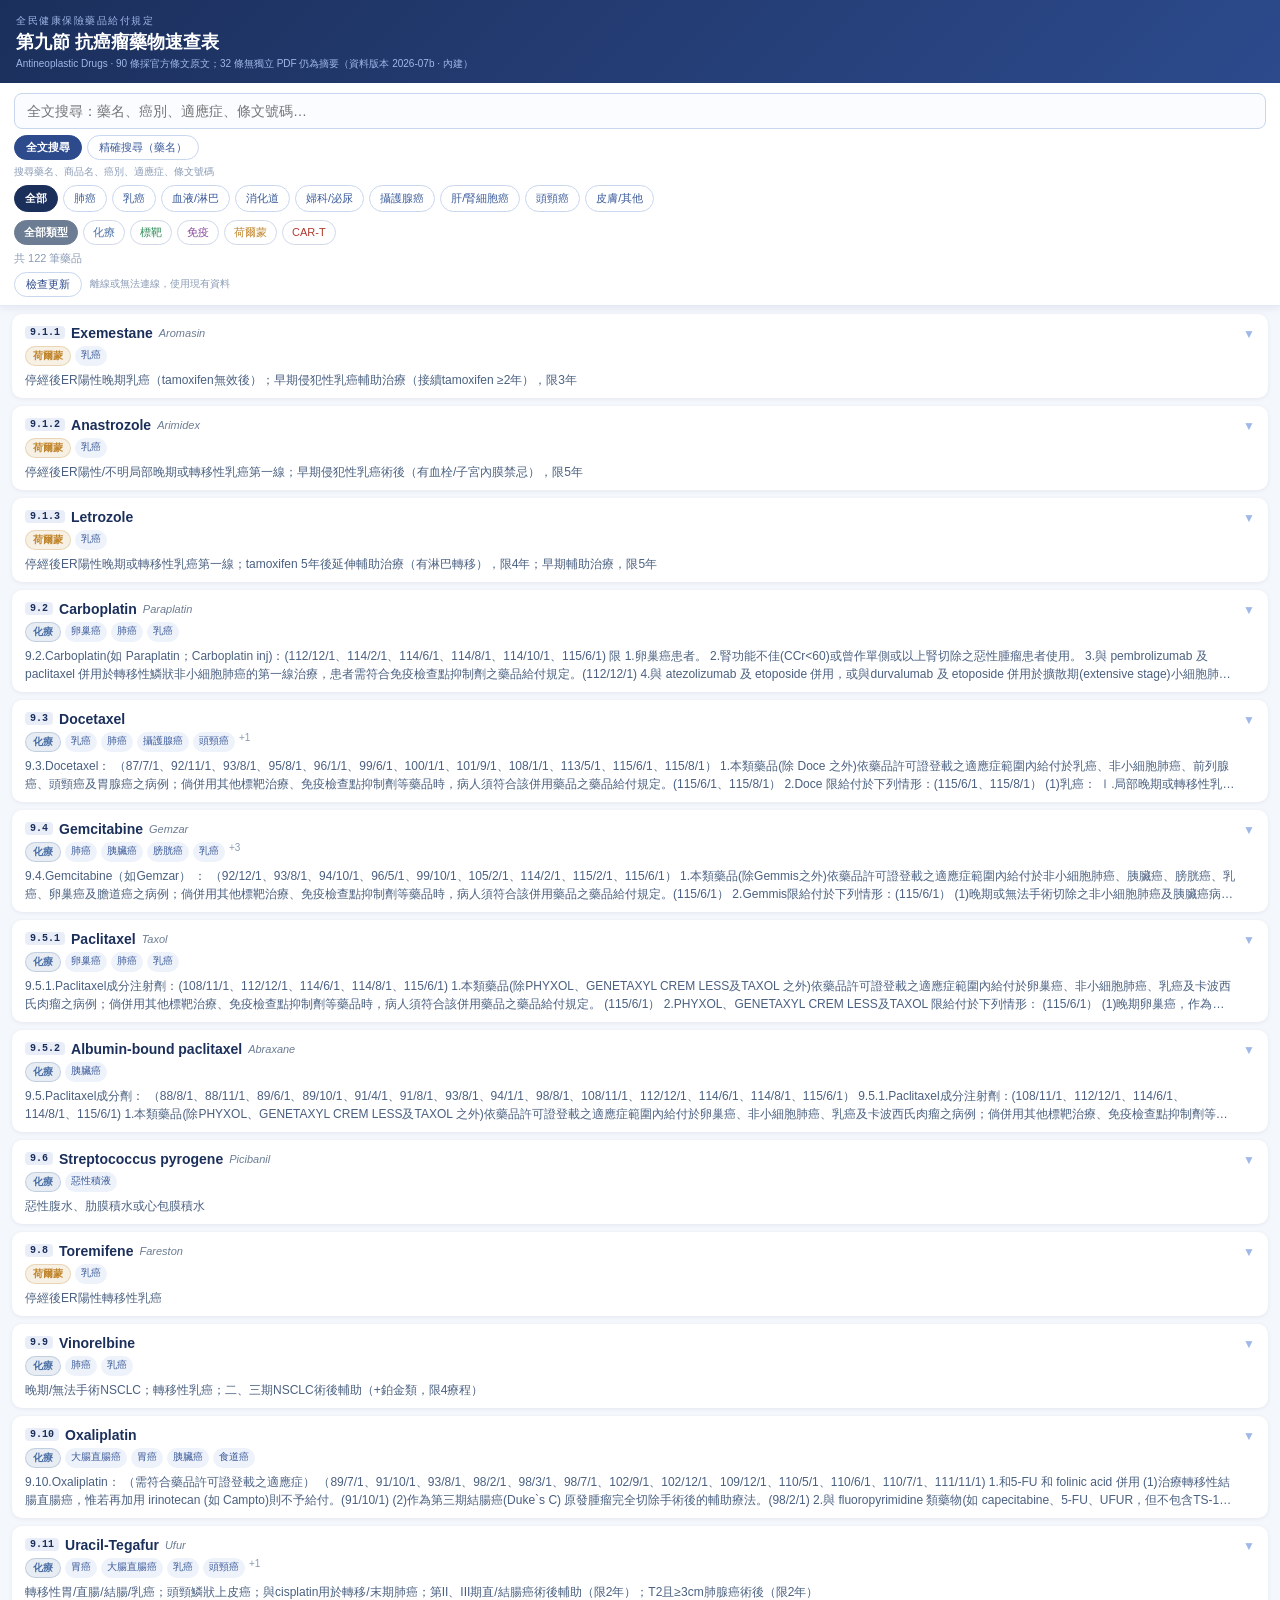
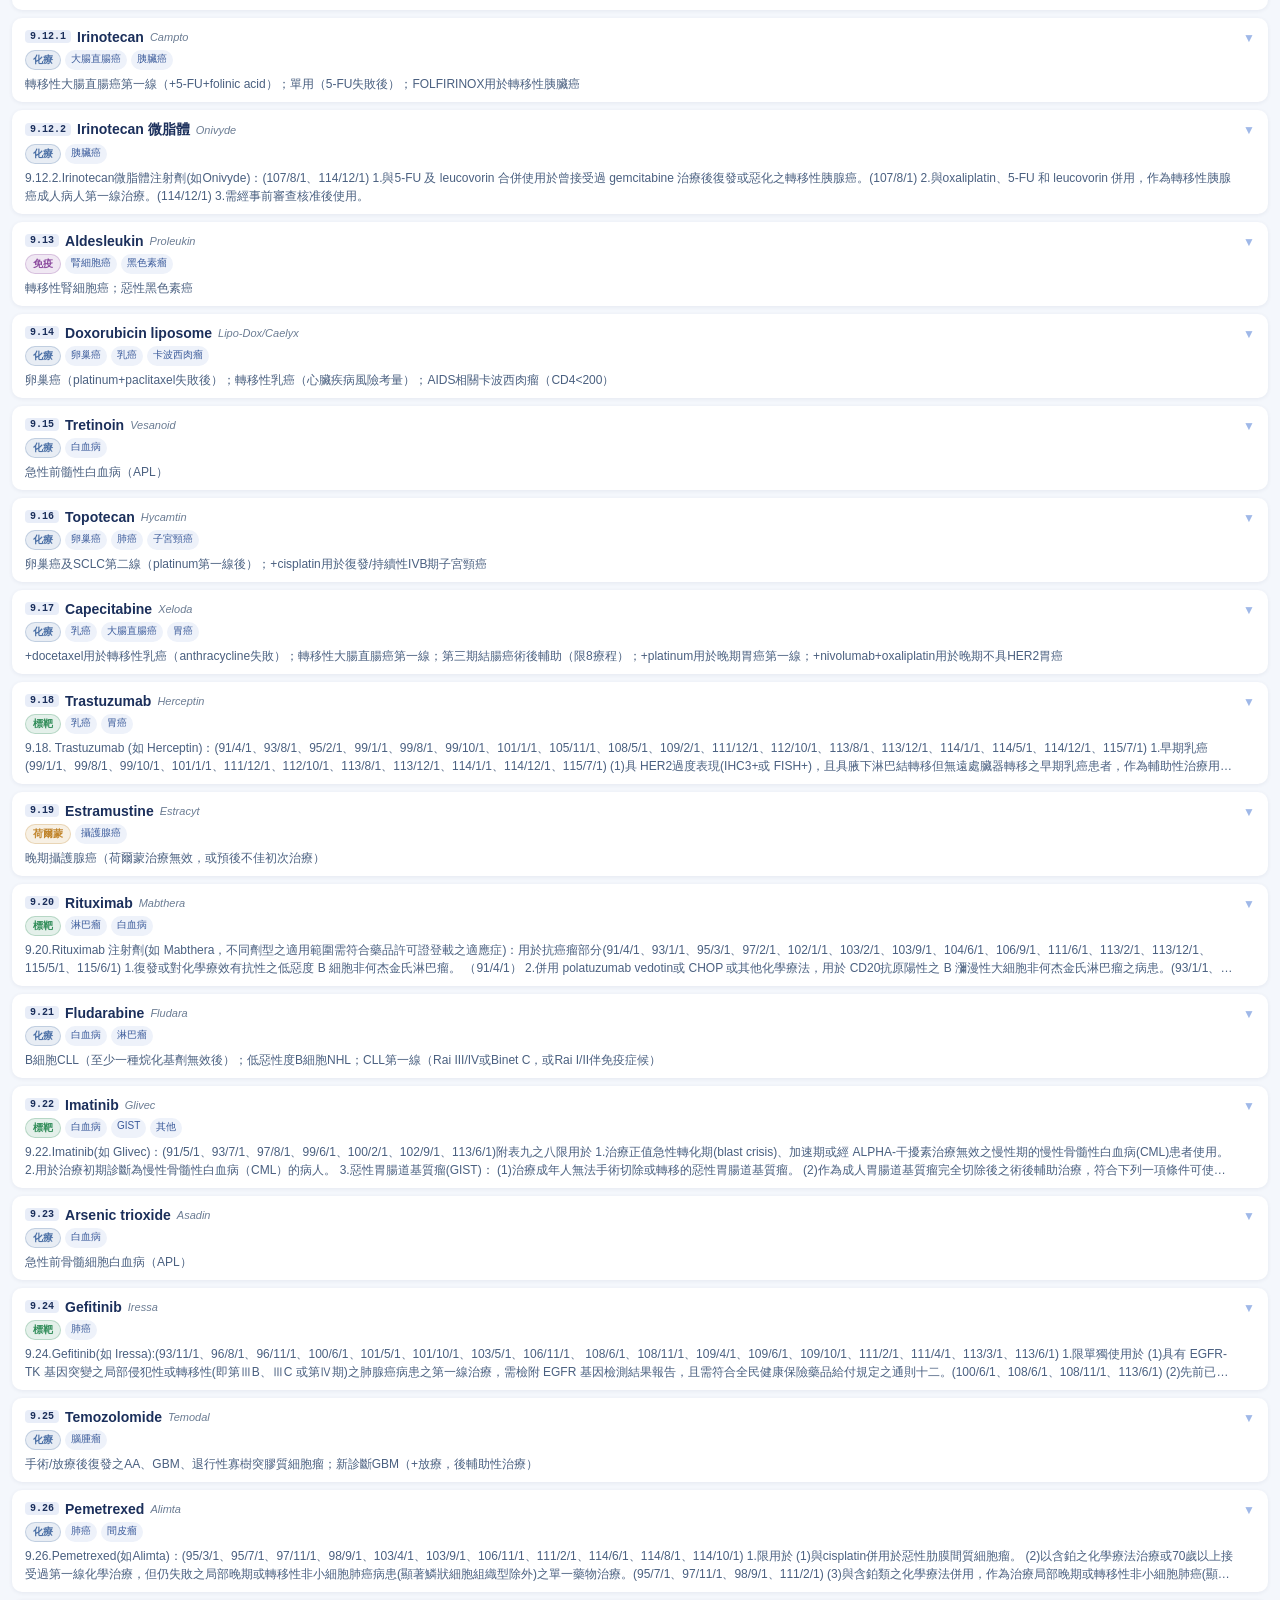
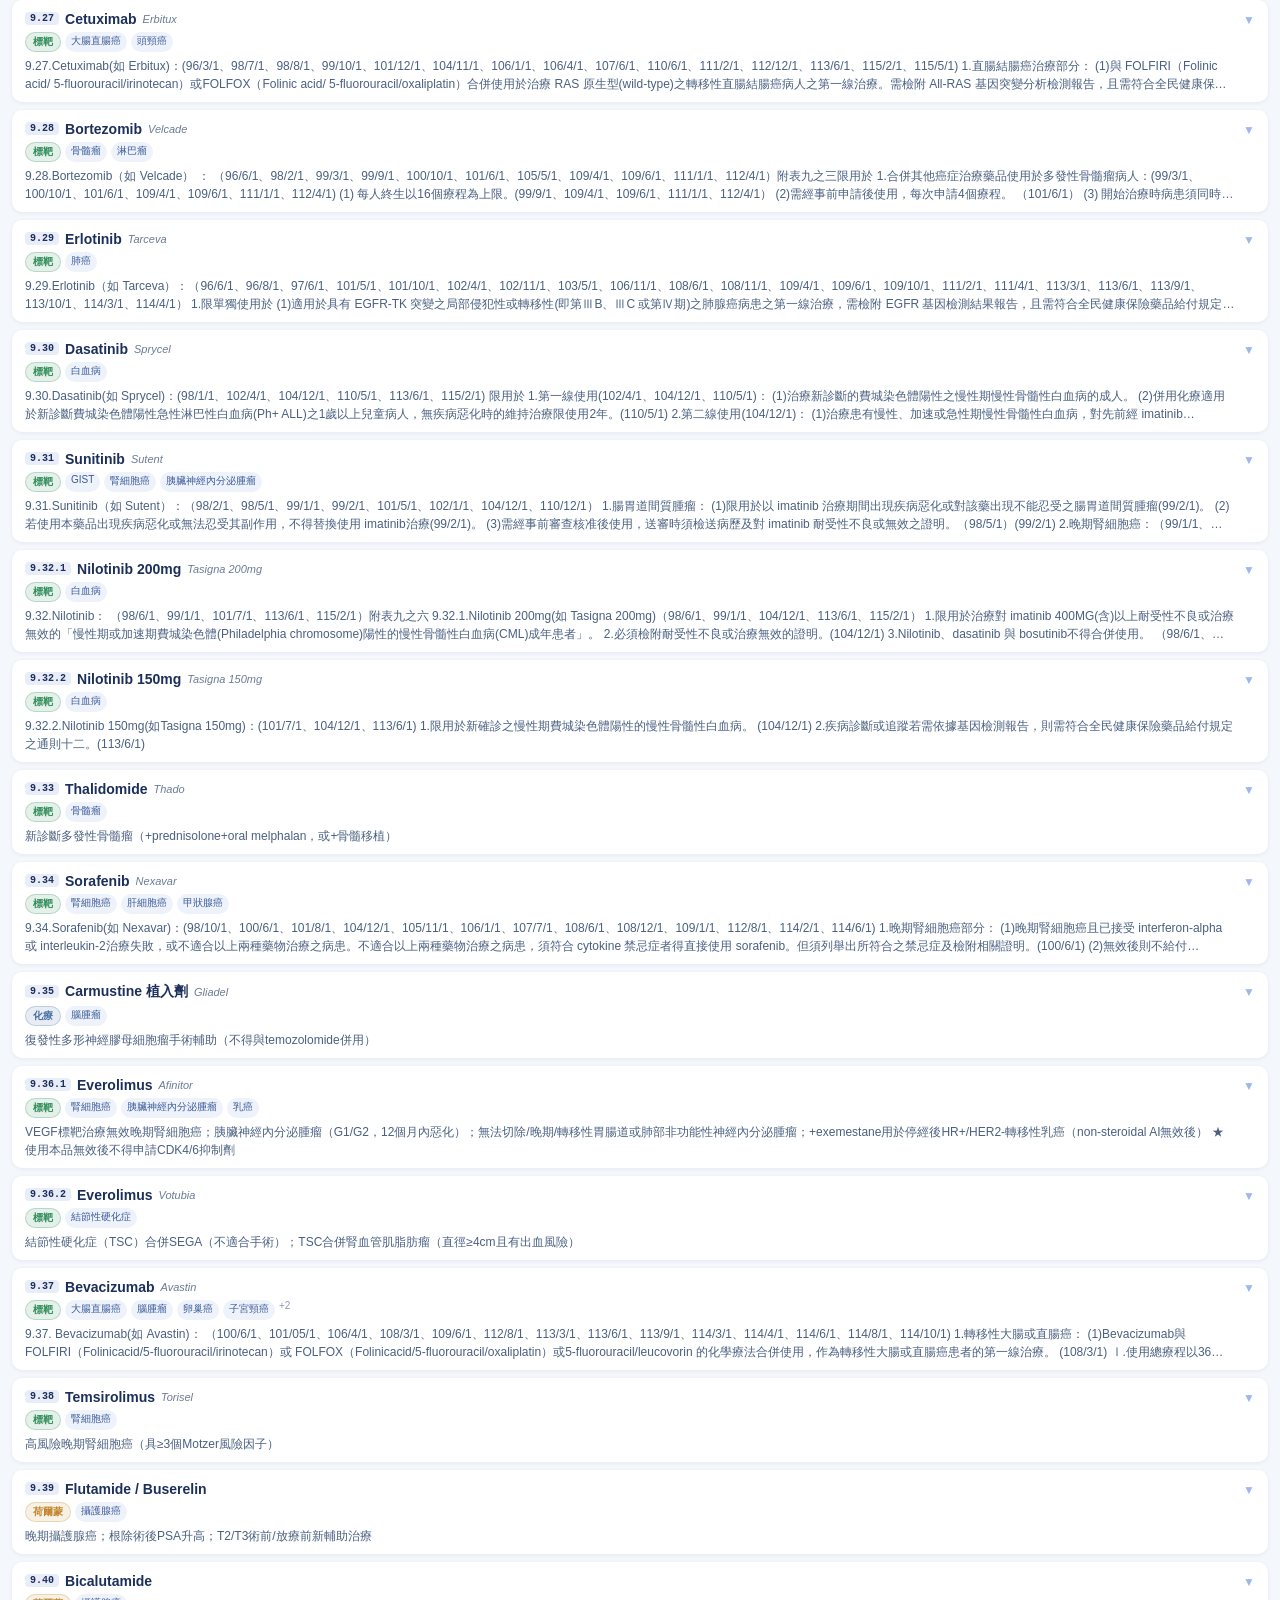
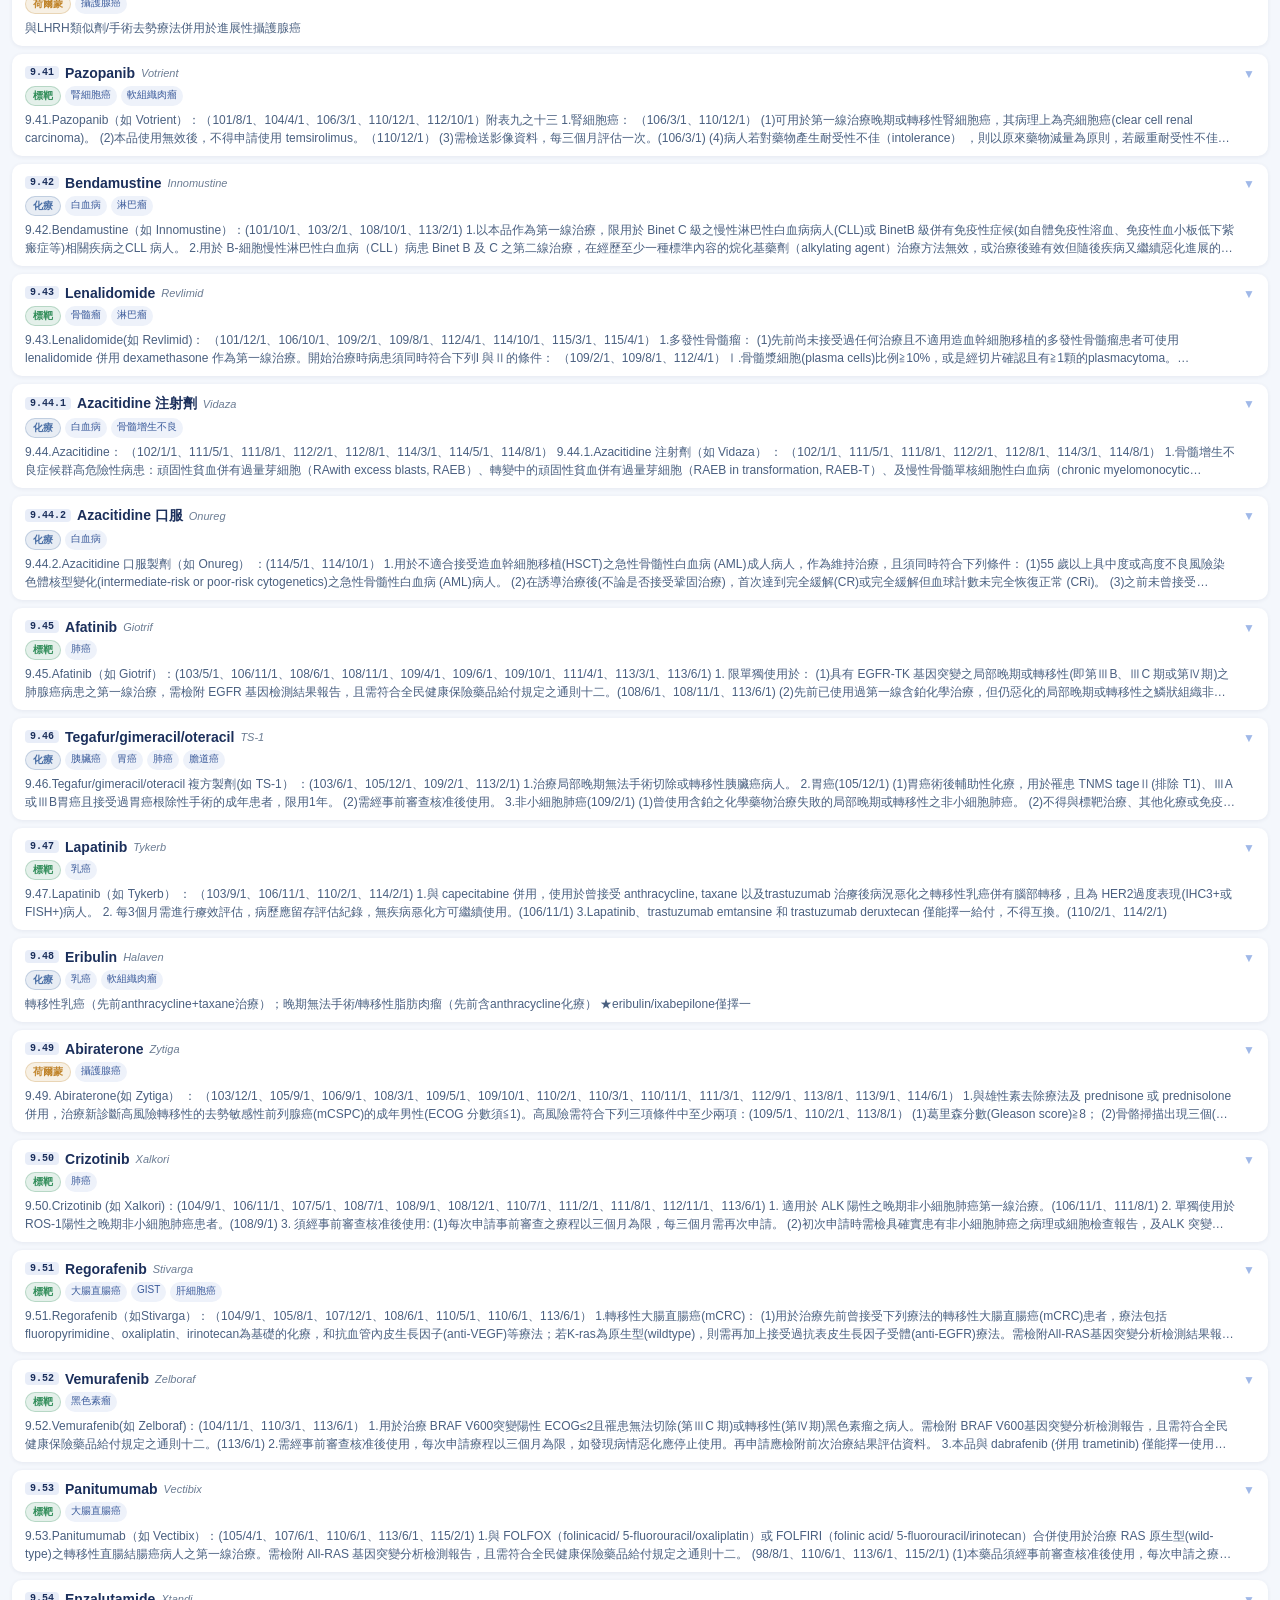
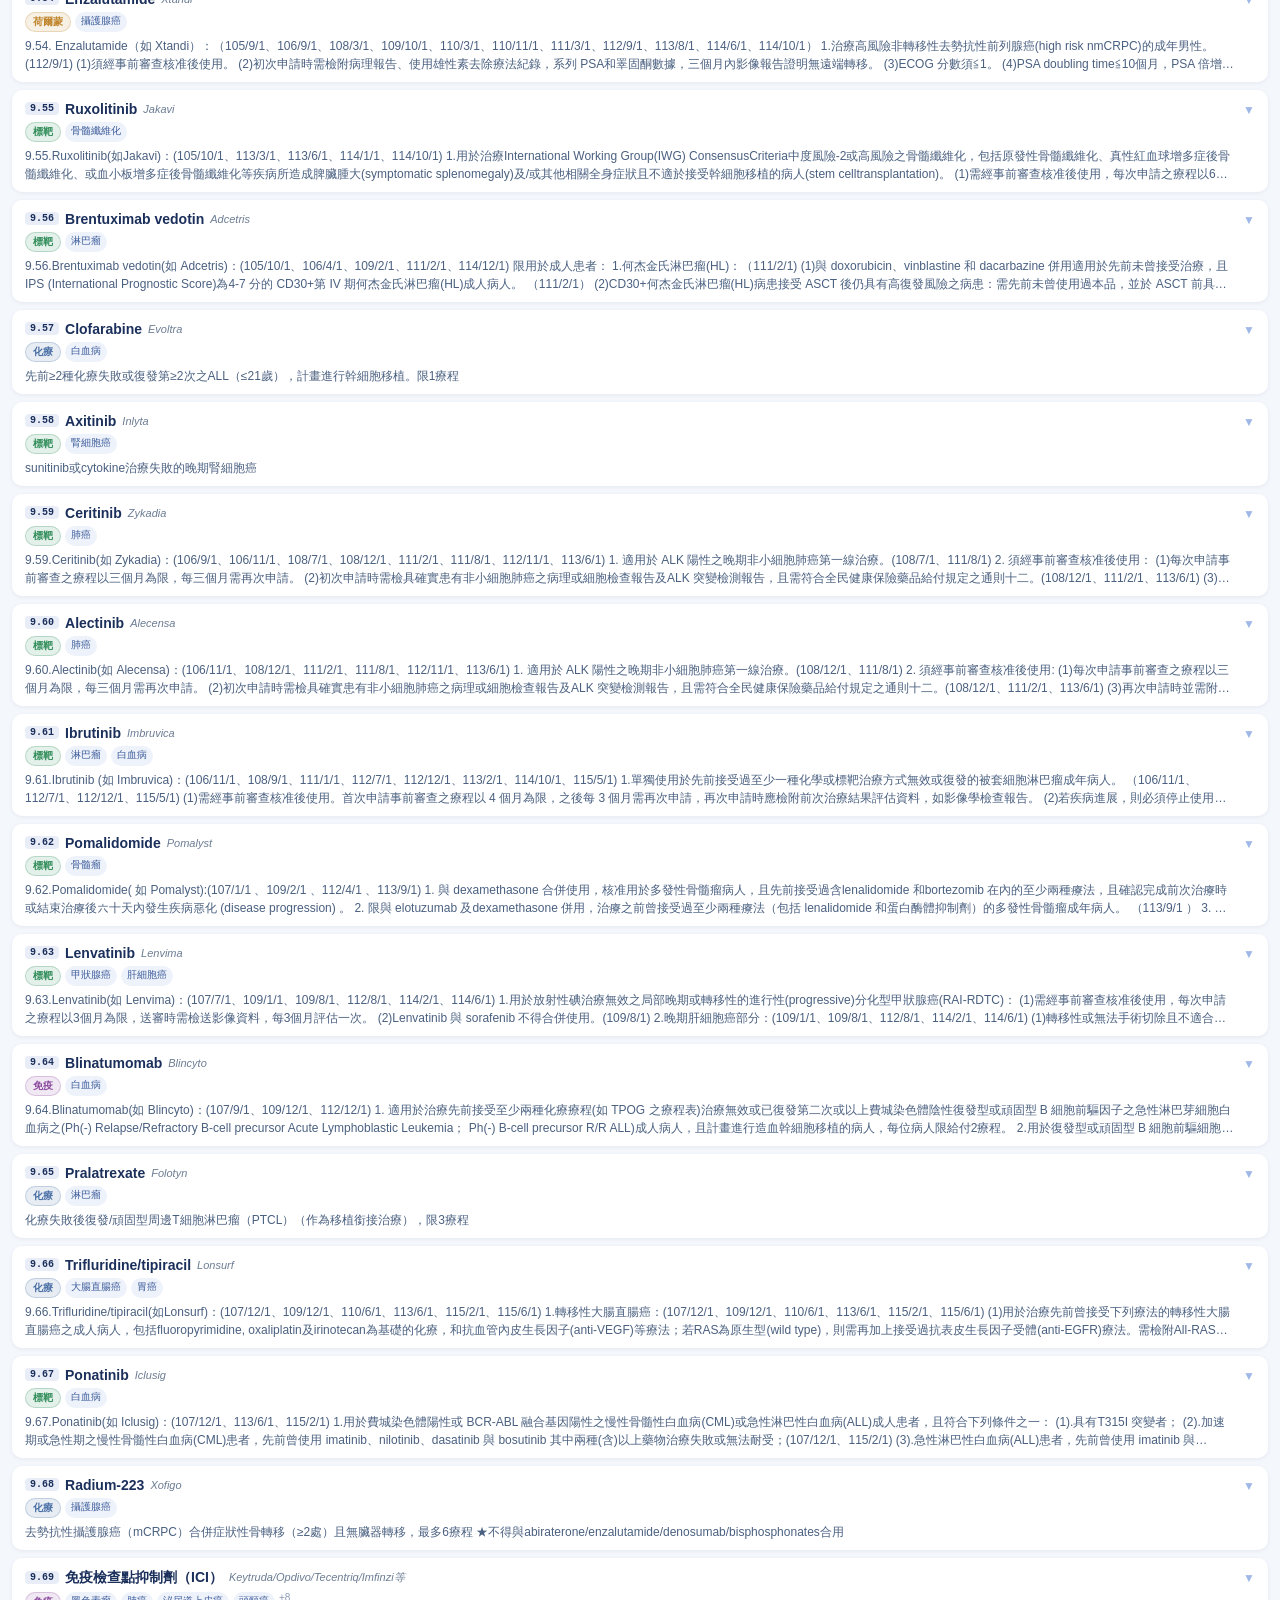
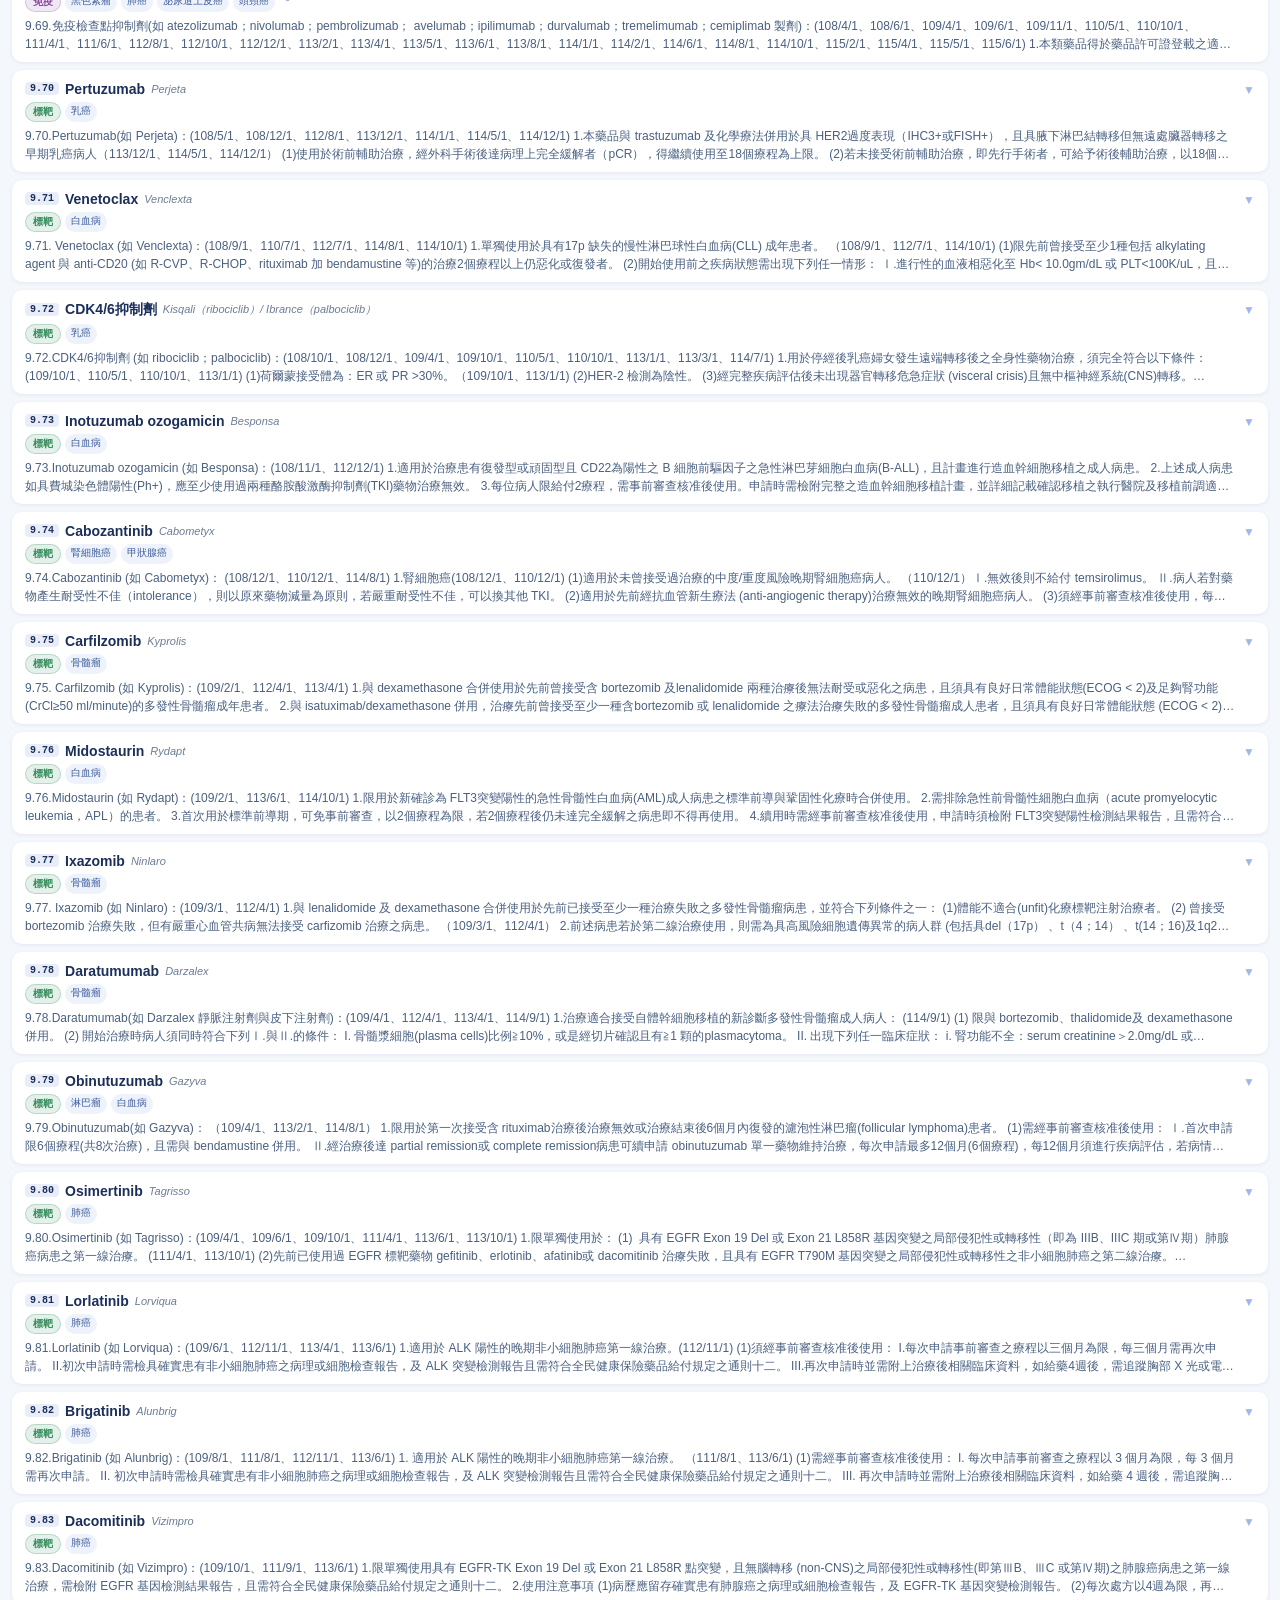
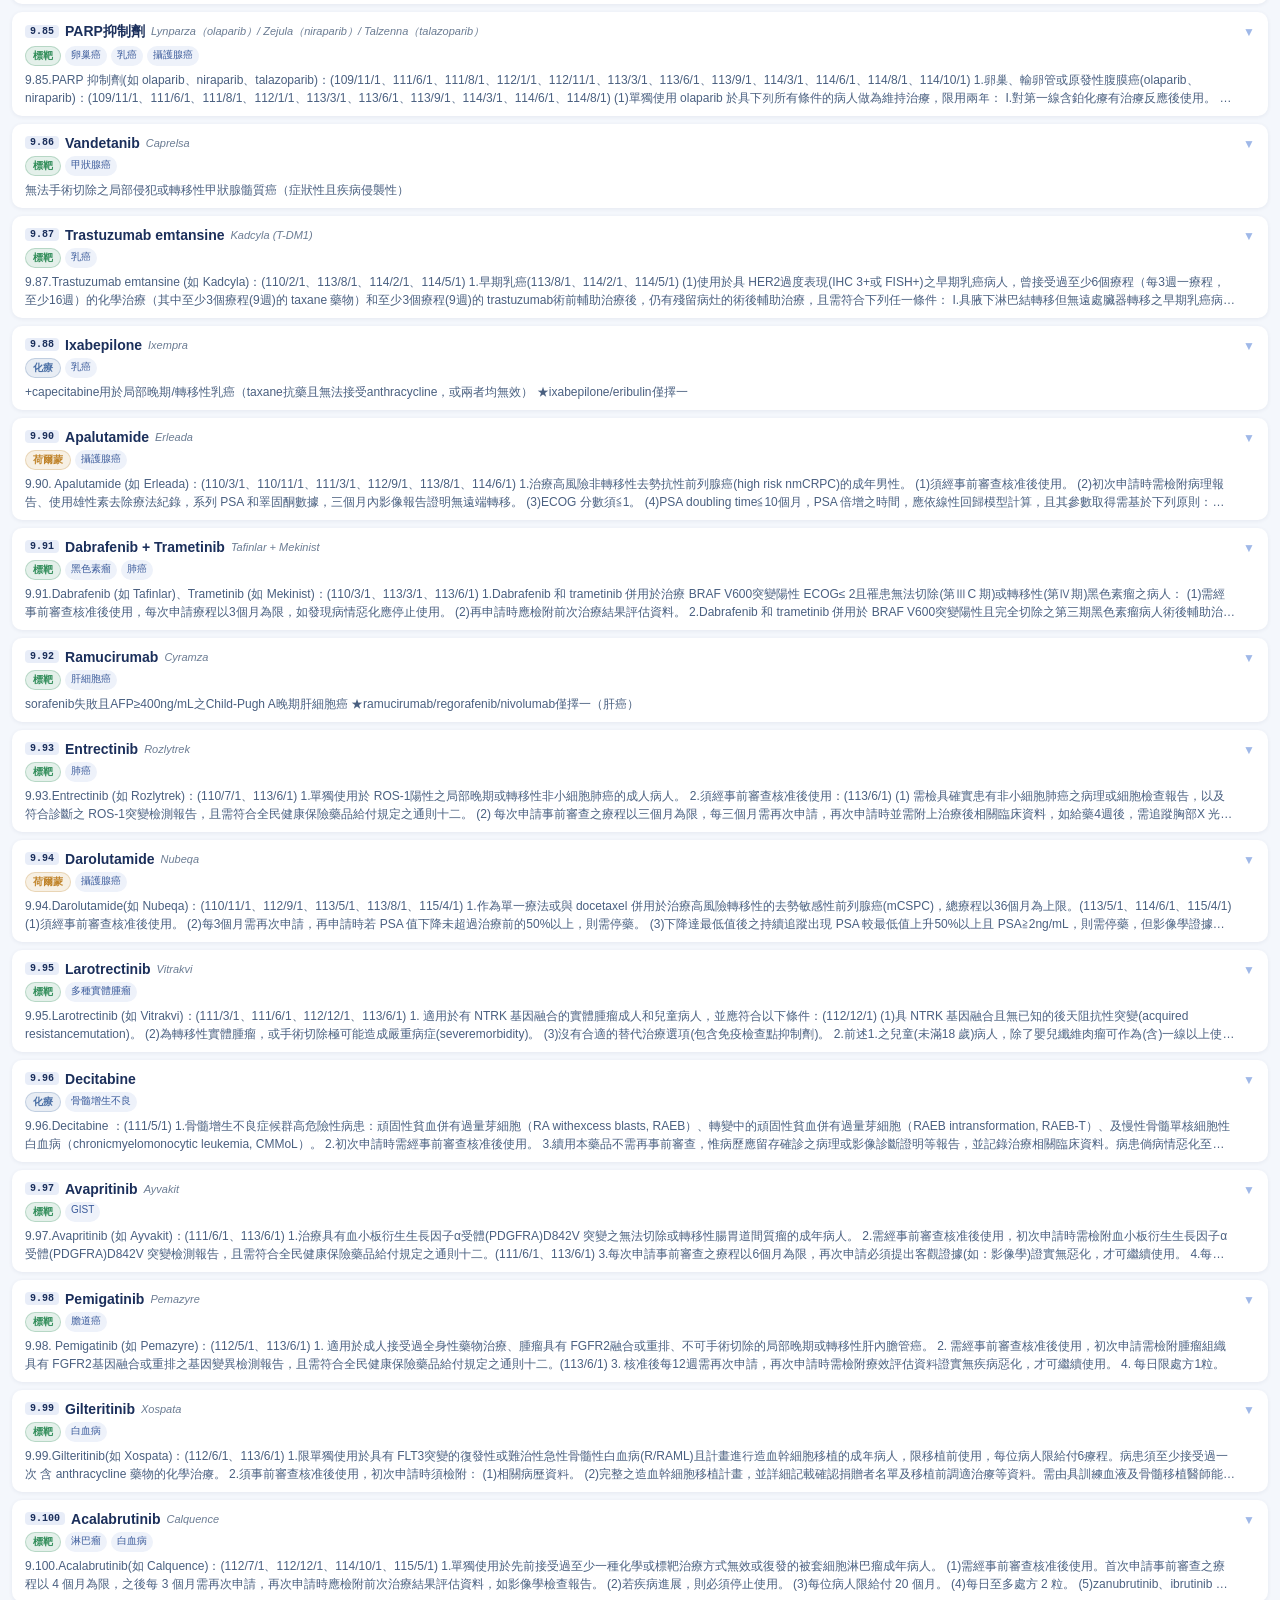
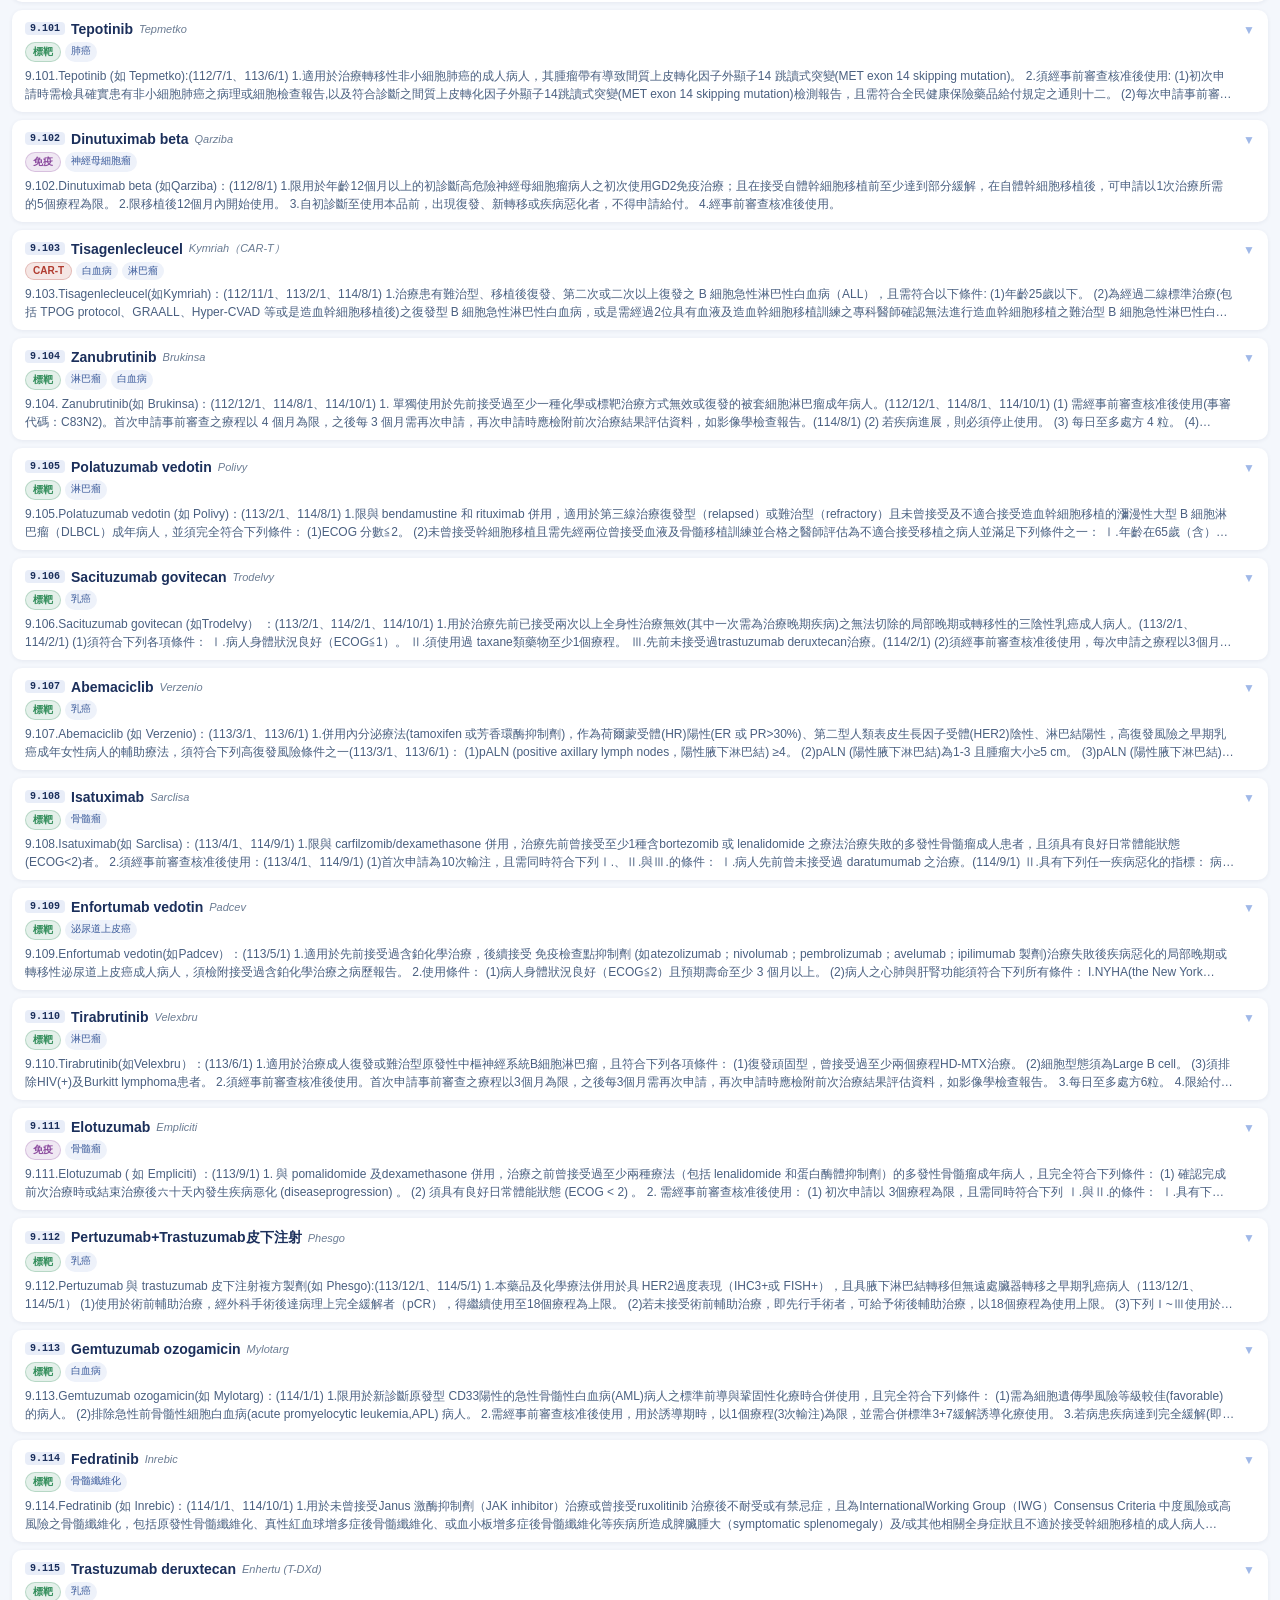
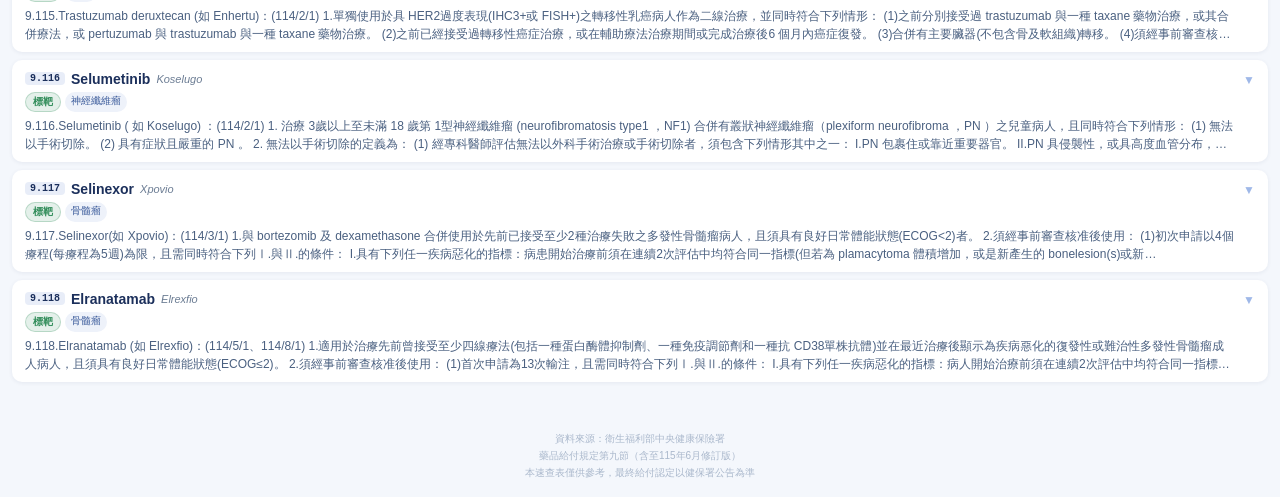
==== index.html @ 9aa864de "Add files via upload" ====
<!DOCTYPE html>
<html lang="zh-TW">
<head>
<meta charset="UTF-8">
<meta name="viewport" content="width=device-width,initial-scale=1,maximum-scale=1,user-scalable=no">
<meta name="apple-mobile-web-app-capable" content="yes">
<meta name="apple-mobile-web-app-status-bar-style" content="black-translucent">
<title>健保第九節抗癌藥物速查表</title>
<style>
*{box-sizing:border-box;margin:0;padding:0;-webkit-tap-highlight-color:transparent}
html,body{height:100%;background:#F4F7FC;font-family:"PingFang TC","Noto Sans TC","Microsoft JhengHei",sans-serif;font-size:14px;color:#1B2F5B}
#hdr{background:linear-gradient(135deg,#1B2F5B,#2C4A8C);padding:14px 16px 12px;color:#fff;position:sticky;top:0;z-index:100}
#hdr .eyebrow{font-size:10px;letter-spacing:1.5px;text-transform:uppercase;color:#9FB8E8;margin-bottom:3px}
#hdr h1{font-size:18px;font-weight:700;line-height:1.25}
#hdr .sub{font-size:10px;color:#9FB8E8;margin-top:3px}
#ctrl{background:#fff;padding:10px 14px 8px;border-bottom:1px solid #E4EAF5;position:sticky;top:65px;z-index:99;box-shadow:0 2px 8px rgba(27,47,91,.08)}
#search{width:100%;padding:9px 12px;border:1.5px solid #C8D6EE;border-radius:8px;font-size:14px;color:#1B2F5B;outline:none;background:#FAFCFF}
#search:focus{border-color:#2C4A8C}
#mode-row{display:flex;align-items:center;gap:5px;margin-top:6px;flex-wrap:wrap}
.mode-btn{font-size:11px;padding:4px 11px;border:1.5px solid #C8D6EE;background:#fff;color:#3A5A9A;border-radius:14px;cursor:pointer;font-family:inherit;-webkit-appearance:none;white-space:nowrap;transition:all .15s}
.mode-btn.active{background:#2C4A8C;border-color:#2C4A8C;color:#fff;font-weight:700}
#mode-hint{font-size:10px;color:#8A9BB5;flex:1 1 100%;line-height:1.4}
.vb{font-size:9px;font-weight:700;padding:1px 6px;border-radius:8px;margin-left:6px;letter-spacing:0;text-transform:none;vertical-align:middle}
.vb-ok{background:#E3F2E8;color:#1F6B3A;border:1px solid #A9D6BA}
.vb-sum{background:#FFF3DC;color:#8A5A00;border:1px solid #EBCB8B}
.detail-body.verbatim{font-size:11.5px;line-height:1.85;background:#FBFCFE;border-left:3px solid #C8D6EE;padding:8px 10px;border-radius:0 6px 6px 0}
mark{background:#FFE9A8;color:#1B2F5B;border-radius:2px;padding:0 1px}
.chip-row{display:flex;gap:5px;overflow-x:auto;padding:6px 0 2px;scrollbar-width:none}
.chip-row::-webkit-scrollbar{display:none}
.chip{white-space:nowrap;padding:5px 10px;border-radius:20px;border:1.5px solid #C8D6EE;font-size:11px;cursor:pointer;background:#fff;color:#3A5A9A;transition:all .15s;-webkit-appearance:none;font-family:inherit}
.chip.active{background:#1B2F5B;border-color:#1B2F5B;color:#fff;font-weight:700}
.type-chip{padding:4px 9px;border-radius:16px;border:1.5px solid;font-size:11px;cursor:pointer;background:#fff;-webkit-appearance:none;font-family:inherit;transition:all .15s}
#count{font-size:11px;color:#8A9BB5;margin-top:4px}
#list{padding:8px 12px 24px}
.card{background:#fff;border-radius:10px;margin-bottom:8px;box-shadow:0 1px 4px rgba(27,47,91,.07);border:1.5px solid transparent;cursor:pointer;overflow:hidden;transition:box-shadow .15s,border-color .15s}
.card.open{box-shadow:0 4px 16px rgba(27,47,91,.13)}
.card-head{padding:10px 12px 8px}
.card-top{display:flex;align-items:flex-start;justify-content:space-between;gap:8px}
.meta{flex:1;min-width:0}
.meta-row{display:flex;align-items:center;gap:6px;flex-wrap:wrap}
.code{font-family:monospace;font-size:10px;background:#E8EDF8;color:#1B2F5B;padding:1px 5px;border-radius:4px;font-weight:700;white-space:nowrap}
.dname{font-size:14px;font-weight:700}
.brand{font-size:11px;color:#6B7C93;font-style:italic}
.tags{display:flex;gap:4px;flex-wrap:wrap;margin-top:5px}
.ttag{font-size:10px;font-weight:700;padding:2px 7px;border-radius:10px}
.ctag{font-size:10px;background:#EEF2FA;color:#3A5A9A;padding:2px 6px;border-radius:10px}
.arrow{font-size:12px;color:#9FB8E8;flex-shrink:0;margin-top:2px;transition:transform .2s}
.card.open .arrow{transform:rotate(180deg)}
.preview{font-size:12px;color:#4A6080;margin-top:5px;line-height:1.5;overflow:hidden;display:-webkit-box;-webkit-line-clamp:2;-webkit-box-orient:vertical}
.detail{padding:0 12px 12px;border-top-width:1px;border-top-style:solid}
.detail-section{margin-top:9px}
.detail-label{font-size:10px;font-weight:700;letter-spacing:.5px;text-transform:uppercase;margin-bottom:4px}
.detail-body{font-size:12px;color:#2A3F5F;line-height:1.8;white-space:pre-line}
.req-box{margin-top:9px;background:#F0F4FB;border-radius:7px;padding:8px 10px}
.req-label{font-size:10px;font-weight:700;color:#6B7C93;margin-bottom:3px}
.req-body{font-size:12px;color:#3A4E6A;line-height:1.6}
#footer{padding:16px;text-align:center;font-size:10px;color:#AAB8CC;line-height:1.7}
.empty{text-align:center;color:#8A9BB5;padding:40px 0;font-size:14px}
#upd-row{display:flex;align-items:center;gap:8px;margin-top:6px}
#upd-btn{font-size:11px;padding:4px 11px;border:1.5px solid #C8D6EE;background:#fff;color:#2C4A8C;border-radius:14px;cursor:pointer;font-family:inherit;-webkit-appearance:none}
#upd-btn:active{background:#EEF2FA}
#upd-status{font-size:10px;color:#8A9BB5;flex:1;line-height:1.35}
</style>
</head>
<body>

<div id="hdr">
  <div class="eyebrow">全民健康保險藥品給付規定</div>
  <h1>第九節 抗癌瘤藥物速查表</h1>
  <div class="sub" id="meta-sub">Antineoplastic Drugs · 載入中…</div>
</div>

<div id="ctrl">
  <input id="search" type="search" placeholder="全文搜尋：藥名、癌別、適應症、條文號碼…" autocomplete="off" autocorrect="off" spellcheck="false">
  <div id="mode-row">
    <button class="mode-btn active" type="button" data-mode="full">全文搜尋</button>
    <button class="mode-btn" type="button" data-mode="name">精確搜尋（藥名）</button>
    <span id="mode-hint">搜尋藥名、商品名、癌別、適應症、條文號碼</span>
  </div>
  <div class="chip-row" id="group-chips"></div>
  <div class="chip-row" id="type-chips"></div>
  <div id="count"></div>
  <div id="upd-row"><button id="upd-btn" type="button">檢查更新</button><span id="upd-status"></span></div>
</div>

<div id="list"></div>

<div id="footer">
  資料來源：衛生福利部中央健康保險署<br>
  藥品給付規定第九節（含至115年6月修訂版）<br>
  本速查表僅供參考，最終給付認定以健保署公告為準
</div>

<script>
const TYPES={
  CHEMO:{label:"化療",color:"#4A6FA5"},
  TARGETED:{label:"標靶",color:"#2E8B57"},
  IMMUNO:{label:"免疫",color:"#8B4A9E"},
  HORMONE:{label:"荷爾蒙",color:"#C0842B"},
  CART:{label:"CAR-T",color:"#B03A2E"}
};

/* 癌別分群現在由 JSON 的 "groups" 欄位提供（單一事實來源）。
   FALLBACK_GROUPS 僅在遠端 JSON 缺少 groups 欄位時作為保險，避免介面壞掉。 */
const FALLBACK_GROUPS={
  "肺癌":["肺癌"],
  "乳癌":["乳癌"],
  "血液/淋巴":["白血病","淋巴瘤","骨髓瘤","骨髓增生不良","骨髓纖維化"],
  "消化道":["大腸直腸癌","胃癌","食道癌","胰臟癌","膽道癌","GIST","胰臟神經內分泌腫瘤"],
  "婦科/泌尿":["卵巢癌","子宮頸癌","泌尿道上皮癌","膀胱癌"],
  "攝護腺癌":["攝護腺癌"],
  "肝/腎細胞癌":["肝細胞癌","腎細胞癌"],
  "頭頸癌":["頭頸癌"],
  "皮膚/其他":["黑色素瘤","甲狀腺癌","神經母細胞瘤","神經纖維瘤","腦腫瘤","惡性積液","間皮瘤","多種實體腫瘤","結節性硬化症","軟組織肉瘤","卡波西肉瘤","其他"]
};
let GROUPS={};

/* 雲端資料網址。留空＝純離線內建版。
   目前指向公開 GitHub repo 的 raw 網址（追蹤 main 分支最新版）。
   ✅ raw.githubusercontent.com/<帳號>/<repo>/main/nhi-ch9-data.json
   ⚠ 若把 repo 改名或改分支，這條要一起改。私人 repo 的 raw 網址帶會過期 token，不適用。 */
const REMOTE_DATA_URL = "https://raw.githubusercontent.com/charlestutw/TWNIHCancerdrug/main/nhi-ch9-data.json";
const EMBEDDED_SEED = {"version":"2026-07b","updated":"90 條採官方條文原文；32 條無獨立 PDF 仍為摘要","source":"衛生福利部中央健康保險署 · 藥品給付規定第九節（原文取自 info.nhi.gov.tw 條文 PDF）","groups":{"肺癌":["肺癌"],"乳癌":["乳癌"],"血液/淋巴":["白血病","淋巴瘤","骨髓瘤","骨髓增生不良","骨髓纖維化"],"消化道":["大腸直腸癌","胃癌","食道癌","胰臟癌","膽道癌","GIST","胰臟神經內分泌腫瘤"],"婦科/泌尿":["卵巢癌","子宮頸癌","泌尿道上皮癌","膀胱癌"],"攝護腺癌":["攝護腺癌"],"肝/腎細胞癌":["肝細胞癌","腎細胞癌"],"頭頸癌":["頭頸癌"],"皮膚/其他":["黑色素瘤","甲狀腺癌","神經母細胞瘤","神經纖維瘤","腦腫瘤","惡性積液","間皮瘤","多種實體腫瘤","結節性硬化症","軟組織肉瘤","卡波西肉瘤","其他"]},"drugs":[{"id":"9.1.1","name":"Exemestane","brand":"Aromasin","type":"HORMONE","cancers":["乳癌"],"verbatim":false,"eff":"","src":"","ind":"停經後ER陽性晚期乳癌（tamoxifen無效後）；早期侵犯性乳癌輔助治療（接續tamoxifen ≥2年），限3年","req":"無需事前審查"},{"id":"9.1.2","name":"Anastrozole","brand":"Arimidex","type":"HORMONE","cancers":["乳癌"],"verbatim":false,"eff":"","src":"","ind":"停經後ER陽性/不明局部晚期或轉移性乳癌第一線；早期侵犯性乳癌術後（有血栓/子宮內膜禁忌），限5年","req":"無需事前審查"},{"id":"9.1.3","name":"Letrozole","brand":"","type":"HORMONE","cancers":["乳癌"],"verbatim":false,"eff":"","src":"","ind":"停經後ER陽性晚期或轉移性乳癌第一線；tamoxifen 5年後延伸輔助治療（有淋巴轉移），限4年；早期輔助治療，限5年","req":"無需事前審查"},{"id":"9.2","name":"Carboplatin","brand":"Paraplatin","type":"CHEMO","cancers":["卵巢癌","肺癌","乳癌"],"verbatim":true,"eff":"2026-06-01","src":"9.2._20260601.pdf","ind":"9.2.Carboplatin(如 Paraplatin；Carboplatin inj)：(112/12/1、114/2/1、114/6/1、114/8/1、114/10/1、115/6/1)\n限\n1.卵巢癌患者。\n2.腎功能不佳(CCr<60)或曾作單側或以上腎切除之惡性腫瘤患者使用。\n3.與 pembrolizumab 及 paclitaxel 併用於轉移性鱗狀非小細胞肺癌的第一線治療，患者需符合免疫檢查點抑制劑之藥品給付規定。(112/12/1)\n4.與 atezolizumab 及 etoposide 併用，或與durvalumab 及 etoposide 併用於擴散期(extensive stage)小細胞肺癌成人患者時，患者需符合免疫檢查點抑制劑之藥品給付規定。(112/12/1、114/2/1)\n5.與 pembrolizumab 及 pemetrexed(限使用 Pexeda、Apeta 或 PemetrexedSandoz)併用 ， 或與atezolizumab 及 bevacizumab(限使用Alymsys、Avastin、Abevmy、Vegzelma 或 Mvasi)、paclitaxel 併用，做為轉移性且不具有EGFR/ALK/ROS-1 腫瘤基因異常的非鱗狀非小細胞肺癌的第一線治療，患者需符合免疫檢查點抑制劑之藥品給付規定。(114/6/1、114/8/1)\n6.與 pembrolizumab 及 paclitaxel 併用於早期三陰性乳癌(第 II 期至第IIIb期，cT1c N1-2或 T2-4 N0-2)病人的術前前導性治療用藥，病人需符合免疫檢查點抑制劑之藥品給付規定。(114/6/1)\n7.與amivantamab 及pemetrexed 併用於罹患帶有表皮生長因子受體(EGFR)\nexon 20插入突變之局部晚期或轉移性非小細胞肺癌(NSCLC)的成人病人，作為第一線治療。(114/10/1)\n8.與nivolumab併用於可切除（腫瘤≧4公分或淋巴結陽性N1/N2(排除N3)，且無疾病轉移 M0）之不具 EGFR 或 ALK 腫瘤基因異常之非小細胞肺癌術前輔助治療成人病人，至多 3 個療程，且病人需符合免疫檢查點抑制劑之藥品給付規定。(115/6/1)","req":"官方條文原文，生效日 2026-06-01｜來源 9.2._20260601.pdf"},{"id":"9.3","name":"Docetaxel","brand":"","type":"CHEMO","cancers":["乳癌","肺癌","攝護腺癌","頭頸癌","胃癌"],"verbatim":true,"eff":"2026-06-01","src":"9.3._20260601.pdf","ind":"9.3.Docetaxel： （87/7/1、92/11/1、93/8/1、95/8/1、96/1/1、99/6/1、100/1/1、101/9/1、108/1/1、113/5/1、115/6/1、115/8/1）\n1.本類藥品(除 Doce 之外)依藥品許可證登載之適應症範圍內給付於乳癌、非小細胞肺癌、前列腺癌、頭頸癌及胃腺癌之病例；倘併用其他標靶治療、免疫檢查點抑制劑等藥品時，病人須符合該併用藥品之藥品給付規定。(115/6/1、115/8/1）\n2.Doce 限給付於下列情形：(115/6/1、115/8/1）\n(1)乳癌：\nⅠ.局部晚期或轉移性乳癌。\nⅡ.與 anthracycline 合併使用於腋下淋巴結轉移之早期乳癌之術後輔助性化學治療。(99/6/1)\nⅢ.早期乳癌手術後，經診斷為三陰性反應且無淋巴轉移的病人，得作為與cyclophosphamide併用doxorubicin的化學輔助療法。(101/9/1）\n(2)非小細胞肺癌：局部晚期或轉移性非小細胞肺癌。\n(3)前列腺癌：\nⅠ.於荷爾蒙治療失敗之轉移性前列腺癌。\nⅡ.與 darolutamide 併用於治療高風險轉移性的去勢敏感性前列腺癌(mCSPC)，患者需符合 darolutamide 之藥品給付規定。\n(113/5/1)\n(4)頭頸癌：限局部晚期且無遠端轉移之頭頸部鱗狀細胞癌且無法手術切除者，與cisplatin及5-fluorouracil併用，作為放射治療前的引導治療，限使用4個療程。(100/1/1)\n(5)胃腺癌：晚期胃腺癌患者，包括胃食道接合處之腺癌(108/1/1)","req":"官方條文原文，生效日 2026-06-01｜來源 9.3._20260601.pdf"},{"id":"9.4","name":"Gemcitabine","brand":"Gemzar","type":"CHEMO","cancers":["肺癌","胰臟癌","膀胱癌","乳癌","卵巢癌","膽道癌","泌尿道上皮癌"],"verbatim":true,"eff":"2026-06-01","src":"9.4._20260601.pdf","ind":"9.4.Gemcitabine（如Gemzar） ： （92/12/1、93/8/1、94/10/1、96/5/1、99/10/1、105/2/1、114/2/1、115/2/1、115/6/1）\n1.本類藥品(除Gemmis之外)依藥品許可證登載之適應症範圍內給付於非小細胞肺癌、胰臟癌、膀胱癌、乳癌、卵巢癌及膽道癌之病例；倘併用其他標靶治療、免疫檢查點抑制劑等藥品時，病人須符合該併用藥品之藥品給付規定。(115/6/1）\n2.Gemmis限給付於下列情形：(115/6/1）\n(1)晚期或無法手術切除之非小細胞肺癌及胰臟癌病患。\n(2)晚期膀胱癌病患。（92/12/1）\n(3)Gemcitabine與paclitaxel併用，可使用於曾經使用過anthracycline之局部復發且無法手術切除或轉移性之乳癌病患。 （94/10/1）\n(4)用於曾經使用含鉑類藥物(platinum-based)治療後復發且間隔至少6個月之卵巢癌，作為第二線治療。（96/5/1、99/10/1）\n(5)無法手術切除或晚期或復發之膽道癌(含肝內膽管)病患。\n（105/2/1）\n(6)與durvalumab及cisplatin併用於治療局部晚期或轉移性未接受治療或不可手術之膽道癌(biliary tract cancer)成人病人(壺腹癌除外)，患者需符合免疫檢查點抑制劑之藥品給付規定。 （114/2/1)\n(7)與nivolumab及cisplatin併用於無法切除或轉移性泌尿道上皮癌成人病人的第一線治療，病人需符合免疫檢查點抑制劑之藥品給付規定，且至多6個療程。 （115/2/1)","req":"官方條文原文，生效日 2026-06-01｜來源 9.4._20260601.pdf"},{"id":"9.5.1","name":"Paclitaxel","brand":"Taxol","type":"CHEMO","cancers":["卵巢癌","肺癌","乳癌"],"verbatim":true,"eff":"2026-06-01","src":"9.5.1._20260601.pdf","ind":"9.5.1.Paclitaxel成分注射劑：(108/11/1、112/12/1、114/6/1、114/8/1、115/6/1)\n1.本類藥品(除PHYXOL、GENETAXYL CREM LESS及TAXOL 之外)依藥品許可證登載之適應症範圍內給付於卵巢癌、非小細胞肺癌、乳癌及卡波西氏肉瘤之病例；倘併用其他標靶治療、免疫檢查點抑制劑等藥品時，病人須符合該併用藥品之藥品給付規定。\n(115/6/1）\n2.PHYXOL、GENETAXYL CREM LESS及TAXOL 限給付於下列情形：\n(115/6/1）\n(1)晚期卵巢癌，作為第一線治療時需與cisplatin併用。\n(94/1/1)\n(2)非小細胞肺癌，作為第一線用藥時需與cisplatin併用。\n(94/1/1)\n(3)與pembrolizumab及carboplatin併用於轉移性鱗狀非小細胞肺癌的第一線治療，患者需符合免疫檢查點抑制劑之藥品給付規定。(112/12/1)\n(4)已使用合併療法(除非有禁忌症、至少應包括使用anthracycline)失敗的轉移性乳癌患者。 （91/4/1、94/1/1)\n(5)腋下淋巴轉移之乳癌且動情素受體為陰性之患者，paclitaxel可作為接續含doxorubicin在內之輔助化學治療。（91/4/1、94/1/1、98/8/1)\n(6)卡波西氏肉瘤第二線用藥。（88/11/1）\n(7)與pembrolizumab及carboplatin併用於早期三陰性乳癌(第II期至第 IIIb期，cT1c N1-2或 T2-4 N0-2)病人的術前前導性治療用藥，病人需符合免疫檢查點抑制劑之藥品給付規定。\n(114/6/1)\n(8)與atezolizumab及bevacizumab(限使用 Alymsys、Avastin、Abevmy、Vegzelma或Mvasi)、carboplatin併用於轉移性非鱗狀非小細胞肺癌第一線治療，患者需符合免疫檢查點抑制劑之藥品給付規定。(114/6/1、114/8/1)","req":"官方條文原文，生效日 2026-06-01｜來源 9.5.1._20260601.pdf"},{"id":"9.5.2","name":"Albumin-bound paclitaxel","brand":"Abraxane","type":"CHEMO","cancers":["胰臟癌"],"verbatim":true,"eff":"2026-06-01","src":"9.5._20260601.pdf","ind":"9.5.Paclitaxel成分劑： （88/8/1、88/11/1、89/6/1、89/10/1、91/4/1、91/8/1、93/8/1、94/1/1、98/8/1、108/11/1、112/12/1、114/6/1、114/8/1、115/6/1）\n9.5.1.Paclitaxel成分注射劑：(108/11/1、112/12/1、114/6/1、114/8/1、115/6/1)\n1.本類藥品(除PHYXOL、GENETAXYL CREM LESS及TAXOL 之外)依藥品許可證登載之適應症範圍內給付於卵巢癌、非小細胞肺癌、乳癌及卡波西氏肉瘤之病例；倘併用其他標靶治療、免疫檢查點抑制劑等藥品時，病人須符合該併用藥品之藥品給付規定。\n(115/6/1）\n2.PHYXOL、GENETAXYL CREM LESS及TAXOL 限給付於下列情形：\n(115/6/1）\n(1)晚期卵巢癌，作為第一線治療時需與cisplatin併用。\n(94/1/1)\n(2)非小細胞肺癌，作為第一線用藥時需與cisplatin併用。\n(94/1/1)\n(3)與pembrolizumab及carboplatin併用於轉移性鱗狀非小細胞肺癌的第一線治療，患者需符合免疫檢查點抑制劑之藥品給付規定。(112/12/1)\n(4)已使用合併療法(除非有禁忌症、至少應包括使用anthracycline)失敗的轉移性乳癌患者。 （91/4/1、94/1/1)\n(5)腋下淋巴轉移之乳癌且動情素受體為陰性之患者，paclitaxel可作為接續含doxorubicin在內之輔助化學治療。（91/4/1、94/1/1、98/8/1)\n(6)卡波西氏肉瘤第二線用藥。（88/11/1）\n(7)與pembrolizumab及carboplatin併用於早期三陰性乳癌(第II期至第 IIIb期，cT1c N1-2或 T2-4 N0-2)病人的術前前導性治療用藥，病人需符合免疫檢查點抑制劑之藥品給付規定。\n(114/6/1)\n(8)與atezolizumab及bevacizumab(限使用 Alymsys、Avastin、Abevmy、Vegzelma或Mvasi)、carboplatin併用於轉移性非鱗狀非小細胞肺癌第一線治療，患者需符合免疫檢查點抑制劑之藥品給付規定。(114/6/1、114/8/1)\n9.5.2.Albumin-based paclitaxel（如Abraxane） ：(108/11/1)\n限併用 gemcitabine，做為轉移性胰腺癌患者之第一線治療。","req":"官方條文原文，生效日 2026-06-01｜來源 9.5._20260601.pdf"},{"id":"9.6","name":"Streptococcus pyrogene","brand":"Picibanil","type":"CHEMO","cancers":["惡性積液"],"verbatim":false,"eff":"","src":"","ind":"惡性腹水、肋膜積水或心包膜積水","req":"需附病歷摘要"},{"id":"9.8","name":"Toremifene","brand":"Fareston","type":"HORMONE","cancers":["乳癌"],"verbatim":false,"eff":"","src":"","ind":"停經後ER陽性轉移性乳癌","req":"無需事前審查"},{"id":"9.9","name":"Vinorelbine","brand":"","type":"CHEMO","cancers":["肺癌","乳癌"],"verbatim":false,"eff":"","src":"","ind":"晚期/無法手術NSCLC；轉移性乳癌；二、三期NSCLC術後輔助（+鉑金類，限4療程）","req":"無需事前審查"},{"id":"9.10","name":"Oxaliplatin","brand":"","type":"CHEMO","cancers":["大腸直腸癌","胃癌","胰臟癌","食道癌"],"verbatim":true,"eff":"2022-11-01","src":"9.10._20221101.pdf","ind":"9.10.Oxaliplatin： （需符合藥品許可證登載之適應症） （89/7/1、91/10/1、93/8/1、98/2/1、98/3/1、98/7/1、102/9/1、102/12/1、109/12/1、110/5/1、110/6/1、110/7/1、111/11/1)\n1.和5-FU 和 folinic acid 併用\n(1)治療轉移性結腸直腸癌，惟若再加用 irinotecan (如 Campto)則不予給付。(91/10/1)\n(2)作為第三期結腸癌(Duke`s C) 原發腫瘤完全切除手術後的輔助療法。(98/2/1)\n2.與 fluoropyrimidine 類藥物(如 capecitabine、5-FU、UFUR，但不包含TS-1)併用，可用於局部晚期及復發/轉移性胃癌之治療。(須依藥品許可證登載之適應症使用)。(98/2/1、98/3/1、98/7/1、102/9/1、102/12/1、109/12/1）\n3.與5-fluorouracil、leucovorin 及 irinotecan 併用(FOLFIRINOX)，作為轉移性胰臟癌之第一線治療。(110/5/1、110/6/1、110/7/1、111/11/1)","req":"官方條文原文，生效日 2022-11-01｜來源 9.10._20221101.pdf"},{"id":"9.11","name":"Uracil-Tegafur","brand":"Ufur","type":"CHEMO","cancers":["胃癌","大腸直腸癌","乳癌","頭頸癌","肺癌"],"verbatim":false,"eff":"","src":"","ind":"轉移性胃/直腸/結腸/乳癌；頭頸鱗狀上皮癌；與cisplatin用於轉移/末期肺癌；第II、III期直/結腸癌術後輔助（限2年）；T2且≥3cm肺腺癌術後（限2年）","req":"無需事前審查"},{"id":"9.12.1","name":"Irinotecan","brand":"Campto","type":"CHEMO","cancers":["大腸直腸癌","胰臟癌"],"verbatim":false,"eff":"","src":"","ind":"轉移性大腸直腸癌第一線（+5-FU+folinic acid）；單用（5-FU失敗後）；FOLFIRINOX用於轉移性胰臟癌","req":"無需事前審查"},{"id":"9.12.2","name":"Irinotecan 微脂體","brand":"Onivyde","type":"CHEMO","cancers":["胰臟癌"],"verbatim":true,"eff":"2025-12-01","src":"9.12.2._20251201.pdf","ind":"9.12.2.Irinotecan微脂體注射劑(如Onivyde)：(107/8/1、114/12/1)\n1.與5-FU 及 leucovorin 合併使用於曾接受過 gemcitabine 治療後復發或惡化之轉移性胰腺癌。(107/8/1)\n2.與oxaliplatin、5-FU 和 leucovorin 併用，作為轉移性胰腺癌成人病人第一線治療。(114/12/1)\n3.需經事前審查核准後使用。","req":"官方條文原文，生效日 2025-12-01｜來源 9.12.2._20251201.pdf"},{"id":"9.13","name":"Aldesleukin","brand":"Proleukin","type":"IMMUNO","cancers":["腎細胞癌","黑色素瘤"],"verbatim":false,"eff":"","src":"","ind":"轉移性腎細胞癌；惡性黑色素癌","req":"無需事前審查"},{"id":"9.14","name":"Doxorubicin liposome","brand":"Lipo-Dox/Caelyx","type":"CHEMO","cancers":["卵巢癌","乳癌","卡波西肉瘤"],"verbatim":false,"eff":"","src":"","ind":"卵巢癌（platinum+paclitaxel失敗後）；轉移性乳癌（心臟疾病風險考量）；AIDS相關卡波西肉瘤（CD4<200）","req":"無需事前審查"},{"id":"9.15","name":"Tretinoin","brand":"Vesanoid","type":"CHEMO","cancers":["白血病"],"verbatim":false,"eff":"","src":"","ind":"急性前髓性白血病（APL）","req":"無需事前審查"},{"id":"9.16","name":"Topotecan","brand":"Hycamtin","type":"CHEMO","cancers":["卵巢癌","肺癌","子宮頸癌"],"verbatim":false,"eff":"","src":"","ind":"卵巢癌及SCLC第二線（platinum第一線後）；+cisplatin用於復發/持續性IVB期子宮頸癌","req":"無需事前審查"},{"id":"9.17","name":"Capecitabine","brand":"Xeloda","type":"CHEMO","cancers":["乳癌","大腸直腸癌","胃癌"],"verbatim":false,"eff":"","src":"","ind":"+docetaxel用於轉移性乳癌（anthracycline失敗）；轉移性大腸直腸癌第一線；第三期結腸癌術後輔助（限8療程）；+platinum用於晚期胃癌第一線；+nivolumab+oxaliplatin用於晚期不具HER2胃癌","req":"無需事前審查"},{"id":"9.18","name":"Trastuzumab","brand":"Herceptin","type":"TARGETED","cancers":["乳癌","胃癌"],"verbatim":true,"eff":"2026-07-01","src":"9.18._20260701.pdf","ind":"9.18. Trastuzumab (如 Herceptin)：(91/4/1、93/8/1、95/2/1、99/1/1、99/8/1、99/10/1、101/1/1、105/11/1、108/5/1、109/2/1、111/12/1、112/10/1、113/8/1、113/12/1、114/1/1、114/5/1、114/12/1、115/7/1)\n1.早期乳癌(99/1/1、99/8/1、99/10/1、101/1/1、111/12/1、112/10/1、113/8/1、113/12/1、114/1/1、114/12/1、115/7/1)\n(1)具 HER2過度表現(IHC3+或 FISH+)，且具腋下淋巴結轉移但無遠處臟器轉移之早期乳癌患者，作為輔助性治療用藥(事審代碼：C50P2)：\n(99/8/1、99/10/1、101/1/1、111/12/1、112/10/1、113/8/1、113/12/1、114/1/1、114/12/1、115/7/1)。\nⅠ.若本藥品使用於手術前之輔助治療，依下列術後情形使用：\n(113/8/1、113/12/1、114/1/1、114/12/1、115/7/1)\ni.外科手術後達病理上緩解（pCR） ：本藥品、pertuzumab 併用本藥品或 pertuzumab 與 trastuzumab 皮下注射複方製劑(如 Phesgo)，三者使用於外科手術前後的總療程合併計算，依藥品仿單記載以全部18個療程為上限。(113/8/1、113/12/1、114/1/1、114/12/1、115/7/1)\nii.若外科手術後無法達病理上緩解（non-pCR），本藥品與trastuzumab emtansine使用於外科手術前後的總療程合併計算，以全部18個療程為上限，其中 trastuzumab emtansine以14\n個療程為上限。(113/8/1、113/12/1)\nⅡ.若未接受術前輔助治療先行手術者，給予本藥品作為術後輔助治療，須接受至少4個療程的化學治療(本藥品合併化療或接續化療之後使用本藥品)，本藥品以全部18個療程為上限。(115/7/1)\n(2)具 HER2過度表現(IHC3+或 FISH+)，且無腋下淋巴結轉移之早期乳癌患者，作為輔助性治療用藥：(111/12/1、112/10/1、113/8/1、113/12/1、114/1/1、114/12/1、115/7/1)\nⅠ.若本藥品使用於手術前之輔助治療，須經影像檢查(乳房超音波或乳房 X 光攝影或核磁共振)顯示腫瘤大於2公分，並依下列術後情形使用：\ni.病理檢驗雌激素受體為陰性 ER(-)(事審代碼：C50P1)且外科手術後達病理上緩解（pCR）者：使用於外科手術前後的總療程合併計算，以全部 9 個療程為上限；使用 Eirgasun vial 420 mg以全部18 個療程為上限。(113/8/1、115/7/1)\nii. 病理檢驗 ER(-)(事審代碼：C50P1)且外科手術後無法達病理上緩解（non-pCR）者：本藥品與 trastuzumab emtansine使用於外科手術前後的總療程合併計算，以全部 18 個療程為上限，其中trastuzumab emtansine以 14 個療程為上限。(113/8/1、115/7/1)\niii. 病理檢驗陽性 ER(+)(事審代碼：C50P3)：限使用 Eirgasun vial420 mg於外科手術前後的總療程合併計算，以全部 18 個療程為上限。(115/7/1)\niv. 115 年 6 月 30 日以前已核定使用 trastuzumab 之病人，得經事前審查核准後，使用 Eirgasun vial 420 mg至總療程上限(即 18 個療程)或使用期間發生疾病惡化為止。\nⅡ.若未接受術前輔助治療先行手術者，給予本藥品(限使用 Eirgasunvial 420 mg)作為術後輔助治療，以全部18個療程為上限，須接受至少4個療程的化學治療(合併化療或接續化療之後使用本藥品)，並須符合下列條件之一：(115/7/1)\ni. ER(-)且腫瘤大於0.5公分(事審代碼：C50P4)。\nii. ER(+)且腫瘤大於1公分(事審代碼：C50P5)。\n2.轉移性乳癌(事審代碼：C50R1)\n(1)單獨使用於治療腫瘤細胞上有 HER2過度表現(IHC3+或 FISH+)，曾接受過一次以上化學治療之轉移性乳癌病人。(91/4/1、99/1/1)\n(2)與 paclitaxel 或 docetaxel 併用，使用於未曾接受過化學治療之轉移性乳癌病患，且為 HER2過度表現(IHC3+或 FISH+)者。(93/8/1、95/2/1、99/1/1)\n(3)轉移性乳癌且 HER2過度表現之病人，僅限先前未使用過本藥品者方可使用。(99/1/1、108/5/1、113/12/1)\n(4)若先前使用過 docetaxel 及 pertuzumab 與 trastuzumab 併用或docetaxel 及 pertuzumab 與 trastuzumab 皮下注射複方製劑(如Phesgo)併用達18個月上限仍未惡化者，得再次申請本藥品。\n(108/5/1、113/12/1)\n3.轉移性胃癌(限 IV 劑型) (事審代碼：C16R1)\nTrastuzumab 合併 capecitabine (或5-fluorouracil)及 cisplatin 適用於未曾接受過化學治療之 HER2過度表現(IHC3+或 FISH+)轉移性胃腺癌(或胃食道接合處腺癌)的治療。(109/2/1)\n4.經事前審查核准後使用，核准後早期乳癌及轉移性胃癌每24週、晚期乳癌每18週須檢附療效評估資料再次申請，若疾病有惡化情形即不應再行申請。\n（105/11/1、114/5/1）","req":"官方條文原文，生效日 2026-07-01｜來源 9.18._20260701.pdf"},{"id":"9.19","name":"Estramustine","brand":"Estracyt","type":"HORMONE","cancers":["攝護腺癌"],"verbatim":false,"eff":"","src":"","ind":"晚期攝護腺癌（荷爾蒙治療無效，或預後不佳初次治療）","req":"無需事前審查"},{"id":"9.20","name":"Rituximab","brand":"Mabthera","type":"TARGETED","cancers":["淋巴瘤","白血病"],"verbatim":true,"eff":"2026-06-01","src":"9.20._20260601.pdf","ind":"9.20.Rituximab 注射劑(如 Mabthera，不同劑型之適用範圍需符合藥品許可證登載之適應症)：用於抗癌瘤部分(91/4/1、93/1/1、95/3/1、97/2/1、102/1/1、103/2/1、103/9/1、104/6/1、106/9/1、111/6/1、113/2/1、113/12/1、115/5/1、115/6/1)\n1.復發或對化學療效有抗性之低惡度 B 細胞非何杰金氏淋巴瘤。\n（91/4/1）\n2.併用 polatuzumab vedotin或 CHOP 或其他化學療法，用於 CD20抗原陽性之 B 瀰漫性大細胞非何杰金氏淋巴瘤之病患。(93/1/1、95/3/1、113/2/1)\n3.併用 CVP 化學療法，用於未經治療之和緩性（組織型態為濾泡型）B 細胞非何杰金氏淋巴瘤的病人。(95/3/1)\n4.作為濾泡性淋巴瘤患者於接受含 rituximab 誘導化學治療後產生反應(達 partial remission或 complete remission)之病患，若在接受含rituximab 誘導化學治療前有下列情形之一者，得接受 rituximab 維持治療，限用八劑，每三個月使用一劑，最多不超過二年。\n(97/2/1、104/6/1)\n(1)有單一腫瘤直徑超過7公分者；\n(2)有超過三顆腫瘤直徑超過3公分者；\n(3)脾臟腫大，其長度超過16公分者；\n(4)對 vitalorgans 造成擠壓者；\n(5)周邊血中出現淋巴球增生超過5000/mm3者；\n(6)出現任一系列血球低下者(platelet<100,000/mm3，或 Hb<10gm/dL，或 absolute neutrophil count<1500/mm3)。\n5.慢性淋巴球性白血病：(103/2/1、111/6/1)\n(1)Rai StageⅢ/Ⅳ(或 Binet C級)之 CLL 病人。若用於 RaiStageⅠ/Ⅱ(或 Binet A/B級)併有疾病相關免疫性症候(如自體免疫性溶血、免疫性血小板低下紫瘢症等)的病人時，需經過至少一種標準的烷化基劑治療無效或病情惡化者，且 CD20陽性細胞須大於50%。\n（Rixathon 不受「需經過一種標準的烷化基劑治療無效或病情惡化，且 CD20陽性細胞須大於50%」限制，僅須符合具 CD20陽性細胞即可使用，做為第一線用藥需與 fludarabine 及 cyclophosphamide併用）(111/6/1)\n(2)與化學療法併用，做為復發或頑固性的 CD20陽性慢性淋巴球性白血病病患的治療用藥，且 CD20陽性細胞須大於50%。 （Rixathon 不受「CD20陽性細胞須大於50%」限制，僅須符合具 CD20陽性細胞即可使用）(111/6/1)\n(3)初次申請最多六個（月）療程，再次申請以三個療程為限。\n6.與類固醇併用，治療嗜中性白血球細胞質抗體(ANCA)陽性之肉芽腫性血管炎及顯微多發性血管炎病人：(103/9/1)\n(1)需經事前審查核准後使用，診斷需有病理報告確定及血清學檢驗結果。\n(2)初次發作之肉芽腫性血管炎及顯微多發性血管炎，經cyclophosphamide 治療4週以上但療效不佳者。\n(3)復發之肉芽腫性血管炎(GPA，或稱為韋格納肉芽腫症 Wegener’sgranulomatosis)及顯微多發性血管炎(MPA)，先前曾接受過cyclophosphamide 治療者。\n(4)對 cyclophosphamide 治療無法耐受且有具體事證，或具使用禁忌之肉芽腫性血管炎及顯微多發性血管炎。\n(5)每次申請，以治療4週之療程為限。復發時可再次申請。\n註：原發(初次發作)之肉芽腫性血管炎及顯微多發性血管炎，經cyclophosphamide 治療4週以上但療效不佳者之定義為：\n經 cyclophosphamide 治療4週以上，但至少有一項受侵犯的主要器官症狀未能改善，包括:A 肺部B 腎臟C 神經系統D 腸胃道系統申請時需檢附病歷及病理及影像資料等，經專科醫師事前審查同意後使用。\n7.合併 bendamustine 適用於先前未曾接受治療的 CD20陽性、第 III/IV期和緩性非何杰金氏淋巴瘤。(113/12/1)\n8.合併 bendamustine 用於先前未曾接受治療且不適合自體幹細胞移植的第 III/IV 期被套細胞淋巴瘤。(113/12/1)\n9.Rituximab(限使用 Rixathon)合併 lenalidomide(限使用 Revlimid)用於先前曾接受至少一線全身性治療之復發性或難治性濾泡性淋巴瘤成人病人，需符合 lenalidomide 之藥品給付規定。 （115/5/1）\n10.使用於1、4、5、6、7、8及9病人時，需經事前審查核准後使用，使用Rixathon 用於1、4、5之病人除外。(102/1/1、103/2/1、103/9/1、113/12/1、115/5/1、115/6/1)","req":"官方條文原文，生效日 2026-06-01｜來源 9.20._20260601.pdf"},{"id":"9.21","name":"Fludarabine","brand":"Fludara","type":"CHEMO","cancers":["白血病","淋巴瘤"],"verbatim":false,"eff":"","src":"","ind":"B細胞CLL（至少一種烷化基劑無效後）；低惡性度B細胞NHL；CLL第一線（Rai III/IV或Binet C，或Rai I/II伴免疫症候）","req":"每3療程評估一次"},{"id":"9.22","name":"Imatinib","brand":"Glivec","type":"TARGETED","cancers":["白血病","GIST","其他"],"verbatim":true,"eff":"2024-06-01","src":"9.22._20240601.pdf","ind":"9.22.Imatinib(如 Glivec)：(91/5/1、93/7/1、97/8/1、99/6/1、100/2/1、102/9/1、113/6/1)附表九之八限用於\n1.治療正值急性轉化期(blast crisis)、加速期或經 ALPHA-干擾素治療無效之慢性期的慢性骨髓性白血病(CML)患者使用。\n2.用於治療初期診斷為慢性骨髓性白血病（CML）的病人。\n3.惡性胃腸道基質瘤(GIST)：\n(1)治療成年人無法手術切除或轉移的惡性胃腸道基質瘤。\n(2)作為成人胃腸道基質瘤完全切除後之術後輔助治療，符合下列一項條件可使用3年，須事前審查核准後使用。(100/2/1、102/9/1)\nA.腫瘤大於10公分。\nB.有絲分裂指數>10/50 HPF(high power field)。\nC.腫瘤大於5公分且有絲分裂指數>5/50 HPF(high power field)。\nD.腫瘤破裂。\n4.治療初診斷為費城染色體陽性急性淋巴性白血病（Ph+ALL)且併用化療之成年人。(99/6/1)\n5.未曾使用 imatinib 治療之成人復發性或難治性費城染色體陽性急性淋巴性白血病(Ph+ALL)之單一療法。(99/6/1)\n6.下列適應症患者必須在第一線的藥物如 hydroxyurea; corticosteroid等無效後，經事前審查核准才可使用，且每6個月需重新申請審查。\n(99/6/1)\n(1)治療患有與血小板衍生生長因子受體（PDGFR)基因重組相關之骨髓發育不全症候群(MDS)/骨髓增生性疾病(MPD)之成人。\n(2)治療嗜伊紅性白血球增加症候群(HES)與/或慢性嗜伊紅性白血病(CEL)且有血小板衍生生長因子受體(PDGFR)基因重組之成人患者，且存在器官侵犯証據者。\n7.治療患有無法手術切除、復發性或轉移性且有血小板衍生生長因子受體(PDGFR)基因重組之隆突性皮膚纖維肉瘤(DFSP)之成人患者。\n(99/6/1)\n8.1~7項規定內之疾病診斷或追蹤若需依據基因檢測報告，則需符合全民健康保險藥品給付規定之通則十二。(113/6/1)","req":"官方條文原文，生效日 2024-06-01｜來源 9.22._20240601.pdf"},{"id":"9.23","name":"Arsenic trioxide","brand":"Asadin","type":"CHEMO","cancers":["白血病"],"verbatim":false,"eff":"","src":"","ind":"急性前骨髓細胞白血病（APL）","req":"無需事前審查"},{"id":"9.24","name":"Gefitinib","brand":"Iressa","type":"TARGETED","cancers":["肺癌"],"verbatim":true,"eff":"2024-06-01","src":"9.24._20240601.pdf","ind":"9.24.Gefitinib(如 Iressa):(93/11/1、96/8/1、96/11/1、100/6/1、101/5/1、101/10/1、103/5/1、106/11/1、 108/6/1、108/11/1、109/4/1、109/6/1、109/10/1、111/2/1、111/4/1、113/3/1、113/6/1)\n1.限單獨使用於\n(1)具有 EGFR-TK 基因突變之局部侵犯性或轉移性(即第ⅢB、ⅢC 或第Ⅳ期)之肺腺癌病患之第一線治療，需檢附 EGFR 基因檢測結果報告，且需符合全民健康保險藥品給付規定之通則十二。(100/6/1、108/6/1、108/11/1、113/6/1)\n(2)先前已使用過第一線含鉑化學治療，或70歲以上接受過第一線化學治療，但仍局部惡化或轉移之肺腺癌。(96/11/1、100/6/1、111/2/1)\n2.使用注意事項(106/11/1、109/4/1、109/10/1、111/4/1、113/3/1）\n(1)用於第一線用藥：病歷應留存確實患有肺腺癌之病理或細胞檢查報告，及 EGFR-TK 基因突變檢測報告。(100/6/1、106/11/1)\n(2)用於第二線以上用藥：病歷應留存確實患有肺腺癌之病理或細胞檢查報告，並附曾經接受第一線含鉑化學治療，或70歲(含)以上接受過第一線化學治療之證明，及目前又有疾病惡化之影像診斷證明（如胸部 X 光、電腦斷層或其他可作為評估的影像），此影像證明以可測量（measurable）的病灶為優先，如沒有可以測量的病灶，則可評估（evaluable）的病灶亦可採用。(96/11/1、100/6/1、101/10/1、106/11/1)\n(3)每次處方以4週為限，再次處方時需於病歷記錄治療後相關臨床資料，如每4週需追蹤胸部 X 光或電腦斷層等影像檢查，每8至12週需進行完整療效評估（如胸部 X 光或電腦斷層）。(101/5/1、106/11/1)\n(4)本藥品與 erlotinib 及 afatinib 不得併用。(96/8/1、103/5/1、109/4/1)\n(5)本藥品於第一線使用時，與 osimertinib、dacomitinib 及bevacizumab 併用 erlotinib 之治療組合僅得擇一使用，除因耐受性不良，不得互換。(109/6/1、109/10/1、111/4/1、113/3/1)\nⅠ.如需更換使用 osimertinib，必須符合 osimertinib 第一線使用於具有 EGFR Exon 19 Del 基因突變且具腦轉移之轉移性（第Ⅳ期）肺腺癌之限制。(109/6/1、111/4/1)\nⅡ.如需更換使用 dacomitinib，必須符合 dacomitinib 第一線使用於具有 EGFR-TK Exon 19 Del 或 Exon 21 L858R 點突變，且無腦轉移(non-CNS)之局部侵犯性或轉移性肺腺癌之限制。\n(109/10/1）Ⅲ.如需更換使用 bevacizumab 併用 erlotinib 之治療組合，必須符合 bevacizumab 第一線使用於具有 EGFR Exon 21 L858R 突變且腦轉移之無法手術切除的轉移性（第Ⅳ期）非鱗狀非小細胞肺癌肺腺癌之限制。(113/3/1)","req":"官方條文原文，生效日 2024-06-01｜來源 9.24._20240601.pdf"},{"id":"9.25","name":"Temozolomide","brand":"Temodal","type":"CHEMO","cancers":["腦腫瘤"],"verbatim":false,"eff":"","src":"","ind":"手術/放療後復發之AA、GBM、退行性寡樹突膠質細胞瘤；新診斷GBM（+放療，後輔助性治療）","req":"需事前審查（每3個月申請一次）"},{"id":"9.26","name":"Pemetrexed","brand":"Alimta","type":"CHEMO","cancers":["肺癌","間皮瘤"],"verbatim":true,"eff":"2025-10-01","src":"9.26._20251001.pdf","ind":"9.26.Pemetrexed(如Alimta)：(95/3/1、95/7/1、97/11/1、98/9/1、103/4/1、103/9/1、106/11/1、111/2/1、114/6/1、114/8/1、114/10/1)\n1.限用於\n(1)與cisplatin併用於惡性肋膜間質細胞瘤。\n(2)以含鉑之化學療法治療或70歲以上接受過第一線化學治療，但仍失敗之局部晚期或轉移性非小細胞肺癌病患(顯著鱗狀細胞組織型除外)之單一藥物治療。(95/7/1、97/11/1、98/9/1、111/2/1)\n(3)與含鉑類之化學療法併用，作為治療局部晚期或轉移性非小細胞肺癌(顯著鱗狀細胞組織型除外 )之第一線化療用藥，且限用於ECOG為0~1之病患。(98/9/1)\n(4)pemetrexed(限使用 Pexeda、Apeta 或 Pemetrexed Sandoz)與pembrolizumab 與含鉑類之化學療法併用於轉移性，不具有EGFR/ALK/ROS-1腫瘤基因異常的非鱗狀非小細胞肺癌的第一線治療，患者需符合免疫檢查點抑制劑之藥品給付規定。(114/6/1、114/8/1)\n(5)與 amivantamab 及 carboplatin 併用於罹患帶有表皮生長因子受體(EGFR) exon 20插入突變之局部晚期或轉移性非小細胞肺癌(NSCLC)的成人病人，作為第一線治療。(114/10/1)\n2.每4個療程需進行療效評估，病歷應留存評估紀錄，無疾病惡化方可繼續使用。(103/4/1、103/9/1、106/11/1)","req":"官方條文原文，生效日 2025-10-01｜來源 9.26._20251001.pdf"},{"id":"9.27","name":"Cetuximab","brand":"Erbitux","type":"TARGETED","cancers":["大腸直腸癌","頭頸癌"],"verbatim":true,"eff":"2026-05-01","src":"9.27._20260501.pdf","ind":"9.27.Cetuximab(如 Erbitux)：(96/3/1、98/7/1、98/8/1、99/10/1、101/12/1、104/11/1、106/1/1、106/4/1、107/6/1、110/6/1、111/2/1、112/12/1、113/6/1、115/2/1、115/5/1)\n1.直腸結腸癌治療部分：\n(1)與 FOLFIRI（Folinic acid/ 5-fluorouracil/irinotecan）或FOLFOX（Folinic acid/ 5-fluorouracil/oxaliplatin）合併使用於治療 RAS 原生型(wild-type)之轉移性直腸結腸癌病人之第一線治療。需檢附 All-RAS 基因突變分析檢測報告，且需符合全民健康保險藥品給付規定之通則十二。(101/12/1、104/11/1、106/1/1、110/6/1、113/6/1、115/2/1)\nⅠ.本藥品須經事前審查核准後使用，每次申請之療程以18週為限，再次申請必須提出客觀證據(如：影像學)證實無惡化，才可繼續使用。\nⅡ.Cetuximab 與 panitumumab 二者僅能擇一使用。 (101/12/1、106/1/1、107/6/1、115/2/1)\nⅢ.本藥品不得與 bevacizumab 併用。\nⅣ.經手術完全切除(R0切除)且查無轉移病灶者不得申請給付。\n(115/2/1)\n(2)與 encorafenib 併用，作為具有 BRAF V600E突變且 RAS 基因沒有突變的轉移性結腸直腸癌成人病人之第二線治療：(115/5/1)\nⅠ.病人須符合 encorafenib 之藥品給付規定，且未曾申報抗表皮生長因子受體(anti-EGFR)藥品之病人使用。\nⅡ.須經事前審查核准後使用，初次申請之療程以12週為限，之後每12週申請一次，再次申請時必須提出客觀證據（如：影像學）證實無惡化，才可繼續使用。\nⅢ.使用總療程以24週為上限。\nⅣ.使用本品併用 encorafenib 作為第二線治療，不得再申請抗表皮生長因子受體(anti-EGFR)藥品作為後續治療。\n(3)與 irinotecan 合併使用，治療已接受過含5-fluorouracil、irinotecan 及 oxaliplatin 二線以上之細胞毒性治療失敗、具有表皮生長因子受體(EGFR)表現型且 K-RAS 基因沒有突變的轉移性直腸結腸癌的病人，且於115年1月31日前經審核同意用藥，後續評估符合續用申請條件者。需檢附 All-RAS 基因突變分析檢測報告，且需符合全民健康保險藥品給付規定之通則十二。(98/8/1、110/6/1、113/6/1、115/2/1)\nⅠ.本藥品須經事前審查核准後使用，每次申請之療程以9週為限，再次申請必須提出客觀證據（如：影像學）證實無惡化，才可繼續使用。\nⅡ.使用總療程18週為上限。\n2.口咽癌、下咽癌及喉癌治療部分：(98/7/1、99/10/1、111/2/1、115/2/1)\n(1)限與放射線療法合併使用於局部晚期之口咽癌、下咽癌及喉癌病人，且符合下列條件之一：\nⅠ.70歲以上(111/2/1)；\nⅡ.Ccr＜50mL/min；\nⅢ.聽力障礙者(聽力障礙定義為500Hz、1000Hz、2000Hz 平均聽力損失大於25分貝)；\nⅣ.無法耐受 platinum-based 化學治療。\n(2)須經事前審查核准後使用，每位病人每12週申請一次，需無疾病惡化情形方得繼續使用。(98/7/1、115/2/1)\n3.頭頸癌部分(106/1/1、106/4/1、112/12/1、115/2/1)：\n(1)限無法接受局部治療之復發及/或轉移性頭頸部鱗狀細胞癌，且未曾申報 cetuximab 之病人使用。\n(2)須經事前審查核准後使用，每位病人每12週申請一次，需無疾病惡化情形方得繼續使用。(106/4/1、115/2/1)","req":"官方條文原文，生效日 2026-05-01｜來源 9.27._20260501.pdf"},{"id":"9.28","name":"Bortezomib","brand":"Velcade","type":"TARGETED","cancers":["骨髓瘤","淋巴瘤"],"verbatim":true,"eff":"2023-04-01","src":"9.28._20230401.pdf","ind":"9.28.Bortezomib（如 Velcade） ： （96/6/1、98/2/1、99/3/1、99/9/1、100/10/1、101/6/1、105/5/1、109/4/1、109/6/1、111/1/1、112/4/1）附表九之三限用於\n1.合併其他癌症治療藥品使用於多發性骨髓瘤病人：(99/3/1、100/10/1、101/6/1、109/4/1、109/6/1、111/1/1、112/4/1)\n(1) 每人終生以16個療程為上限。(99/9/1、109/4/1、109/6/1、111/1/1、112/4/1）\n(2)需經事前申請後使用，每次申請4個療程。 （101/6/1）\n(3) 開始治療時病患須同時符合下列Ⅰ.與Ⅱ.的條件： （112/4/1）Ⅰ.骨髓漿細胞(plasma cells)比例≧10%，或是經切片確認且有≧1顆的plasmacytoma。\nⅡ.出現下列任一臨床症狀：\no.腎功能不全：serum creatinine＞2.0mg/dL 或 estimated GFR (eGFR)＜40\nml/min，且無其他原因可以解釋。\np.高血鈣(corrected serum calcium＞11.0 mg/dL 或 2.75 mmol/L)。\niii.貧血(Hemoglobin＜10 gm/dL 且無其他原因可以解釋)。\niv.影像檢查確認之 osteolytic bone lesion(s)。\nv.骨髓漿細胞(plasma cells)比例≧60%。\nvi.Serum free light-chain ratio≧100。\n(4)使用4個療程後，必須確定藥物使用後 paraprotein (M-protein)未上升 (即表示為 response 或 stable status)，或對部分 non-secretory type MM 病人以骨髓檢查 plasma cell 之比率為療效依據，方可繼續使用。 （101/6/1、109/4/1）\n(5)若病患於前線療程符合前項規定(4)之療效而醫師決定可暫時停藥，則後續療程可保留，於疾病復發時，再行申請使用。 （101/6/1、109/4/1）\n(6) 112年3月31日以前已核定用藥之病人，得經事前審查核准後，使用至總療程上限（即終生16個療程）或使用期間發生疾病惡化為止。 （112/4/1）\n2.被套細胞淋巴瘤（Mantle Cell Lymphoma, MCL）病人：(98/2/1、105/5/1)\n(1)每人以8個療程為上限。(99/9/1)\n(2)每日最大劑量1.5mg/m2/day；每個療程第1,4,8,11日給藥。\n(3)第一線使用過復發者，不得申請再次使用。(105/5/1)\n(4)需經事前審查核准後使用。","req":"官方條文原文，生效日 2023-04-01｜來源 9.28._20230401.pdf"},{"id":"9.29","name":"Erlotinib","brand":"Tarceva","type":"TARGETED","cancers":["肺癌"],"verbatim":true,"eff":"2025-04-01","src":"9.29._20250401.pdf","ind":"9.29.Erlotinib（如 Tarceva）：（96/6/1、96/8/1、97/6/1、101/5/1、101/10/1、102/4/1、102/11/1、103/5/1、106/11/1、108/6/1、108/11/1、109/4/1、109/6/1、109/10/1、111/2/1、111/4/1、113/3/1、113/6/1、113/9/1、113/10/1、114/3/1、114/4/1）\n1.限單獨使用於\n(1)適用於具有 EGFR-TK 突變之局部侵犯性或轉移性(即第ⅢB、ⅢC 或第Ⅳ期)之肺腺癌病患之第一線治療，需檢附 EGFR 基因檢測結果報告，且需符合全民健康保險藥品給付規定之通則十二。(102/11/1、108/6/1、108/11/1、113/6/1）\n(2)已接受4個週期 platinum 類第一線化學療法後，腫瘤範圍穩定(stable disease，不含 partial response或 complete response)\n之局部晚期或轉移性肺腺癌的維持療法。(102/4/1)\n(3)先前已使用過 platinum 類第一線化學治療，或70歲以上接受過第一線化學治療，但仍局部惡化或轉移之腺性非小細胞肺癌之第二線用藥。 （97/6/1、111/2/1）\n(4)先前已使用過 platinum 類及 docetaxel 或 paclitaxel 化學治療後，但仍局部惡化或轉移之非小細胞肺癌之第三線用藥。\n2.Erlotinib 與 bevacizumab(除 Zirabev 以外)併用，作為無法手術切除的轉移性（第Ⅳ期）且帶有表皮生長因子受體(EGFR) Exon 21 L858R活性化突變之腦轉移非鱗狀非小細胞肺癌病患的第一線治療。\n(113/3/1、113/9/1、114/3/1、114/4/1）\n3.使用注意事項(106/11/1、109/4/1、109/10/1、111/4/1）\n(1)用於已接受 platinum 類第一線化學療法後，病情穩定之維持療法：\n病歷應留存確實患有肺腺癌之病理或細胞檢查報告，並附已接受4個週期 platinum 類第一線化學療法後，腫瘤範圍穩定(stabledisease，不含 partial response或 complete response)之影像診斷證明（如胸部 X 光、電腦斷層或其他可作為評估的影像）。\n(102/4/1、106/11/1)\n(2)用於第二線用藥：病歷應留存確實患有非小細胞肺癌之病理或細胞檢查報告，並附曾經接受 platinum 類第一線化學治療，或70歲(含)以上接受過第一線化學治療之證明，及目前又有疾病惡化之影像診斷證明（如胸部 X 光、電腦斷層或其他可作為評估的影像），此影像證明以可測量（measurable）的病灶為優先，如沒有可以測量的病灶，則可評估（evaluable）的病灶亦可採用。（97/6/1、106/11/1）\n(3)用於第三線用藥：病歷應留存確實患有非小細胞肺癌之病理或細胞檢查報告，並附曾經接受第一線及第二線化學藥物如platinum(cisplatin 或 carboplatin)與 taxane(paclitaxel 或docetaxel)治療之證明，及目前又有疾病惡化之影像診斷證明（如胸部 X 光、電腦斷層或其他可作為評估的影像），此影像證明以可測量（measurable）的病灶為優先，如沒有可以測量的病灶，則可評估（evaluable）的病灶亦可採用。 （97/6/1、106/11/1）\n(4)每次處方以4週為限，再次處方時需於病歷記錄治療後相關臨床資料，如每4週需追蹤胸部 X 光或電腦斷層等影像檢查，每8至12週需進行完整療效評估（如胸部 X 光或電腦斷層） 。(101/5/1、106/11/1)\n(5)本藥品與 gefitinib 及 afatinib 不得併用。(103/5/1、109/4/1)\n(6)本藥品於第一線使用時，與 osimertinib 及 dacomitinib 僅得擇一使用，除因耐受性不良，不得互換。(109/6/1、109/10/1、111/4/1、113/10/1)\nⅠ.如需更換使用 osimertinib，必須符合 osimertinib 第一線使用於具有 EGFR Exon 19 Del或 Exon 21 L858R基因突變之局部侵犯性或轉移性（即為 IIIB、IIIC 期或第Ⅳ期）肺腺癌病患之限制。\n(109/6/1、111/4/1、113/10/1)\nⅡ.如需更換使用 dacomitinib，必須符合 dacomitinib 第一線使用於具有 EGFR-TK Exon 19 Del或 Exon 21 L858R點突變，且無腦轉移(non-CNS)之局部侵犯性或轉移性肺腺癌之限制。\n(109/10/1）備註1：非小細胞肺癌病患的第二線治療用藥之定義為：病患需先經第一線含鉑化學治療，或70歲(含)以上接受過第一線化學治療後，因疾病惡化，此時所給予之治療即為第二線用藥。（97/6/1）備註2：非小細胞肺癌病患的第三線治療用藥之定義為：病患需先經第一線化學藥物治療後，因疾病惡化，再經第二線不同的化學藥物治療之後，若疾病再度惡化，此時所給予之治療即為第三線用藥。","req":"官方條文原文，生效日 2025-04-01｜來源 9.29._20250401.pdf"},{"id":"9.30","name":"Dasatinib","brand":"Sprycel","type":"TARGETED","cancers":["白血病"],"verbatim":true,"eff":"2026-02-01","src":"9.30._20260201.pdf","ind":"9.30.Dasatinib(如 Sprycel)：(98/1/1、102/4/1、104/12/1、110/5/1、113/6/1、115/2/1)\n限用於\n1.第一線使用(102/4/1、104/12/1、110/5/1)：\n(1)治療新診斷的費城染色體陽性之慢性期慢性骨髓性白血病的成人。\n(2)併用化療適用於新診斷費城染色體陽性急性淋巴性白血病(Ph+ ALL)之1歲以上兒童病人，無疾病惡化時的維持治療限使用2年。(110/5/1)\n2.第二線使用(104/12/1)：\n(1)治療患有慢性、加速或急性期慢性骨髓性白血病，對先前經 imatinib 400mg(含)\n以上治療後有抗藥性或無耐受性的成人。\n(2)治療患有費城染色體陽性急性淋巴性白血病，且對先前經 imatinib 400mg(含)以上治療後有抗藥性或無耐受性的成人。\n(3)需檢送病歷及對 imatinib 耐受性不良或無效的證明(104/12/1)。\n3.治療患有慢性期費城染色體陽性慢性骨髓性白血病(Ph+ CML) 之1歲以上的兒童病人。(110/5/1)\n4.1~3項規定內之疾病診斷或追蹤若需依據基因檢測報告，則需符合全民健康保險藥品給付規定之通則十二。(113/6/1)\n5.Dasatinib、nilotinib 與 bosutinib 不得合併使用。(115/2/1)","req":"官方條文原文，生效日 2026-02-01｜來源 9.30._20260201.pdf"},{"id":"9.31","name":"Sunitinib","brand":"Sutent","type":"TARGETED","cancers":["GIST","腎細胞癌","胰臟神經內分泌腫瘤"],"verbatim":true,"eff":"2021-12-01","src":"9.31._20211201.pdf","ind":"9.31.Sunitinib（如 Sutent）：（98/2/1、98/5/1、99/1/1、99/2/1、101/5/1、102/1/1、104/12/1、110/12/1）\n1.腸胃道間質腫瘤：\n(1)限用於以 imatinib 治療期間出現疾病惡化或對該藥出現不能忍受之腸胃道間質腫瘤(99/2/1)。\n(2)若使用本藥品出現疾病惡化或無法忍受其副作用，不得替換使用 imatinib治療(99/2/1)。\n(3)需經事前審查核准後使用，送審時須檢送病歷及對 imatinib 耐受性不良或無效之證明。（98/5/1）(99/2/1)\n2.晚期腎細胞癌：（99/1/1、110/12/1）\n(1)可用於第一線治療晚期或轉移性腎細胞癌，即病理上為亮細胞癌(clearcell renal carcinoma)。\n(2)無效後則不給付 temsirolimus。（110/12/1 ）\n(3)需檢送影像資料，每三個月評估一次。(104/12/1)\n(4)病人若對藥物產生耐受性不佳 （intolerance） ，則以原來藥物減量為原則，若嚴重耐受性不佳，可以換其他 TKI。\n3.進展性，無法切除或轉移性分化良好之胰臟神經內分泌腫瘤的成人病患，須同時符合下列條件：(101/5/1）\n(1)符合 WHO 2010 分類方式之 G1 or G2 胰臟神經內分泌瘤。\n(2)於一年內影像檢查證實有明顯惡化者。\n(3)不可合併使用化學治療或相關標靶藥物。（102/1/1）\n(4)經事前專案審查核准後使用，且需每 3 個月評估一次。","req":"官方條文原文，生效日 2021-12-01｜來源 9.31._20211201.pdf"},{"id":"9.32.1","name":"Nilotinib 200mg","brand":"Tasigna 200mg","type":"TARGETED","cancers":["白血病"],"verbatim":true,"eff":"2026-02-01","src":"9.32.1._20260201.pdf","ind":"9.32.Nilotinib： （98/6/1、99/1/1、101/7/1、113/6/1、115/2/1）附表九之六\n9.32.1.Nilotinib 200mg(如 Tasigna 200mg)（98/6/1、99/1/1、104/12/1、113/6/1、115/2/1）\n1.限用於治療對 imatinib 400MG(含)以上耐受性不良或治療無效的「慢性期或加速期費城染色體(Philadelphia chromosome)陽性的慢性骨髓性白血病(CML)成年患者」。\n2.必須檢附耐受性不良或治療無效的證明。(104/12/1)\n3.Nilotinib、dasatinib 與 bosutinib不得合併使用。 （98/6/1、99/1/1、104/12/1、115/2/1)\n4.1~2項規定內之疾病診斷或追蹤若需依據基因檢測報告，則需符合全民健康保險藥品給付規定之通則十二。(113/6/1)","req":"官方條文原文，生效日 2026-02-01｜來源 9.32.1._20260201.pdf"},{"id":"9.32.2","name":"Nilotinib 150mg","brand":"Tasigna 150mg","type":"TARGETED","cancers":["白血病"],"verbatim":true,"eff":"2024-06-01","src":"9.32.2._20240601.pdf","ind":"9.32.2.Nilotinib 150mg(如Tasigna 150mg)：(101/7/1、104/12/1、113/6/1)\n1.限用於新確診之慢性期費城染色體陽性的慢性骨髓性白血病。\n(104/12/1)\n2.疾病診斷或追蹤若需依據基因檢測報告，則需符合全民健康保險藥品給付規定之通則十二。(113/6/1)","req":"官方條文原文，生效日 2024-06-01｜來源 9.32.2._20240601.pdf"},{"id":"9.33","name":"Thalidomide","brand":"Thado","type":"TARGETED","cancers":["骨髓瘤"],"verbatim":false,"eff":"","src":"","ind":"新診斷多發性骨髓瘤（+prednisolone+oral melphalan，或+骨髓移植）","req":"無需事前審查"},{"id":"9.34","name":"Sorafenib","brand":"Nexavar","type":"TARGETED","cancers":["腎細胞癌","肝細胞癌","甲狀腺癌"],"verbatim":true,"eff":"2025-06-01","src":"9.34._20250601.pdf","ind":"9.34.Sorafenib(如 Nexavar)：(98/10/1、100/6/1、101/8/1、104/12/1、105/11/1、106/1/1、107/7/1、108/6/1、108/12/1、109/1/1、112/8/1、114/2/1、114/6/1)\n1.晚期腎細胞癌部分：\n(1)晚期腎細胞癌且已接受 interferon-alpha 或 interleukin-2治療失敗，或不適合以上兩種藥物治療之病患。不適合以上兩種藥物治療之病患，須符合 cytokine 禁忌症者得直接使用 sorafenib。但須列舉出所符合之禁忌症及檢附相關證明。(100/6/1)\n(2)無效後則不給付 temsirolimus。(108/12/1)\n(3)需檢送影像資料，每3個月評估一次。(104/12/1)\n2.晚期肝細胞癌部分：(101/8/1、105/11/1、108/6/1、109/1/1、112/8/1、114/2/1、114/6/1)\n(1)轉移性或無法手術切除且不適合局部治療或局部治療失敗之 Child-Pugh A class晚期肝細胞癌成人患者，並符合下列條件之一：\nⅠ.肝外轉移（遠端轉移或肝外淋巴結侵犯）。\nⅡ.大血管侵犯（腫瘤侵犯主門靜脈或侵犯左/右靜脈第一或第二分支）III.經導管動脈化學藥物栓塞治療（Transcatheter arterial chemoembolization,T.A.C.E.）失敗者，需提供患者於12個月內>=3次局部治療之記錄。\n(2)需經事前審查核准後使用，初次申請之療程以3個月為限，之後每3個月評估一次。送審時需檢送影像資料，無疾病惡化方可繼續使用。\n(101/8/1、114/6/1)\n(3)每日至多處方4粒。\n(4)Sorafenib、lenvatinib、atezolizumab 併用 bevacizumab、tremelimumab 併用 durvalumab 僅得擇一給付，不得互換。\n(109/1/1、112/8/1、114/2/1)\n3.用於放射性碘治療無效之局部晚期或轉移性的進行性(progressive)分化型甲狀腺癌(RAI-RDTC)：(106/1/1)\n(1)放射性碘治療無效之局部晚期或轉移性的進行性(progressive)分化型甲狀腺癌。\n(2)需經事前審查核准後使用，每次申請之療程以3個月為限，送審時需檢送影像資料，每3個月評估一次。\n(3)Sorafenib 與 lenvatinib不得合併使用。(107/7/1)","req":"官方條文原文，生效日 2025-06-01｜來源 9.34._20250601.pdf"},{"id":"9.35","name":"Carmustine 植入劑","brand":"Gliadel","type":"CHEMO","cancers":["腦腫瘤"],"verbatim":false,"eff":"","src":"","ind":"復發性多形神經膠母細胞瘤手術輔助（不得與temozolomide併用）","req":"需事前審查"},{"id":"9.36.1","name":"Everolimus","brand":"Afinitor","type":"TARGETED","cancers":["腎細胞癌","胰臟神經內分泌腫瘤","乳癌"],"verbatim":false,"eff":"","src":"","ind":"VEGF標靶治療無效晚期腎細胞癌；胰臟神經內分泌腫瘤（G1/G2，12個月內惡化）；無法切除/晚期/轉移性胃腸道或肺部非功能性神經內分泌腫瘤；+exemestane用於停經後HR+/HER2-轉移性乳癌（non-steroidal AI無效後）\n★使用本品無效後不得申請CDK4/6抑制劑","req":"腎細胞癌外需事前審查"},{"id":"9.36.2","name":"Everolimus","brand":"Votubia","type":"TARGETED","cancers":["結節性硬化症"],"verbatim":false,"eff":"","src":"","ind":"結節性硬化症（TSC）合併SEGA（不適合手術）；TSC合併腎血管肌脂肪瘤（直徑≥4cm且有出血風險）","req":"需事前審查；每6個月評估"},{"id":"9.37","name":"Bevacizumab","brand":"Avastin","type":"TARGETED","cancers":["大腸直腸癌","腦腫瘤","卵巢癌","子宮頸癌","肺癌","肝細胞癌"],"verbatim":true,"eff":"2025-10-01","src":"9.37._20251001.pdf","ind":"9.37. Bevacizumab(如 Avastin)： （100/6/1、101/05/1、106/4/1、108/3/1、109/6/1、112/8/1、113/3/1、113/6/1、113/9/1、114/3/1、114/4/1、114/6/1、114/8/1、114/10/1)\n1.轉移性大腸或直腸癌：\n(1)Bevacizumab與 FOLFIRI（Folinicacid/5-fluorouracil/irinotecan）或 FOLFOX（Folinicacid/5-fluorouracil/oxaliplatin）或5-fluorouracil/leucovorin 的化學療法合併使用，作為轉移性大腸或直腸癌患者的第一線治療。\n(108/3/1)\nⅠ.使用總療程以36週為上限(106/4/1)。\nⅡ.須經事前審查核准後使用，每次申請事前審查之療程以18週為限，再次申請必須提出客觀證據（如：影像學）證實無惡化，才可繼續使用。(106/4/1)\nⅢ.本藥品不得與 cetuximab、panitumumab 併用。(108/3/1、113/3/1)\n(2)Bevacizumab(除 Zirabev 以外)與含有5-fluorouracil/leucovorin/oxaliplatin 的化學療法合併使用，作為先前接受過以 fluoropyrimidine 為基礎的化學療法併用 cetuximab或 panitumumab 無效且未曾接受過 bevacizumab 治療，RAS 基因沒有突變的轉移性大腸或直腸癌病人的第二線治療。(114/3/1、114/4/1)\nⅠ.需檢附依全民健康保險醫療服務給付項目及支付標準伴隨式診斷編號30104B 規定之認證實驗室檢驗之 All-RAS 基因突變分析檢測報告。\nⅡ.使用總療程以24週為上限。\nⅢ.須經事前審查核准後使用，每次申請事前審查之療程以12週為限，再次申請必須提出客觀證據（如：RECIST criteria）證實無惡化，才可繼續使用。\nⅣ.使用劑量：限5mg/kg，每兩週一次。\n2.惡性神經膠質瘤(WHO 第4級)-神經膠母細胞瘤：\n(1)單獨使用可用於治療曾接受標準放射線治療且含 temozolomide 在內之化學藥物治療失敗之多型性神經膠母細胞瘤(Glioblastomamultiforme)復發之成人患者。(101/05/1)\n(2)須經事前審查核准後使用，每次申請事前審查之療程以12週為限，再次申請必須提出客觀證據（如：影像學）證實無惡化，才可繼續使用。\n3.卵巢上皮細胞、輸卵管或原發性腹膜癌：(109/6/1、113/3/1、113/9/1、114/3/1、114/4/1、114/6/1、114/8/1、114/10/1)\n(1) Bevacizumab（除 Zirabev 以外）與 carboplatin 及 paclitaxel 合併使用，接著單獨使用 bevacizumab（除 Zirabev 以外）治療，作為第四期卵巢上皮細胞、輸卵管或原發性腹膜癌病人接受初次手術切除後之第一線治療之維持治療。(113/3/1、113/9/1、114/3/1、114/4/1、114/6/1、114/10/1)\nⅠ.初次申請為手術後一個月後起與化學治療併用5個療程。\nⅡ.第二次申請時為接續單獨使用 bevacizumab 維持性治療9個療程。\nⅢ.第三次申請時為接續單獨使用 bevacizumab 維持性治療8個療程。\nⅣ.每人以總共給付22個療程為上限。若病情惡化或停藥後再復發即不得再次申請。\n(2)Bevacizumab與 carboplatin 及 paclitaxel 合併使用，作為曾接受過第一線含鉑類藥物(Platinum-based)化學治療間隔6-12個月內再復發之治療。接著單獨使用 bevacizumab 治療，作為含鉑藥物具感受性之治療。\nⅠ.若前曾申請 bevacizumab 使用於卵巢上皮細胞、輸卵管或原發性腹膜癌作為第一線治療者不可再次使用。(113/3/1)\nⅡ.初次申請為5個療程，後續每次申請為5個療程，總申請療程以15個療程為上限。(113/3/1)\n(3)Bevacizumab(限使用 Alymsys、Abevmy、Vegzelma 或 Mvasi)與olaparib 併用適用於晚期高度惡性上皮卵巢癌、輸卵管腫瘤或原發性腹膜癌，且對第一線含鉑化療合併 bevacizumab 有反應（完全反應或部分反應）之成年病人做為維持治療，患者需符合 olaparib 給付規定，限用兩年。bevacizumab 以15個月的療程為上限。\n(114/6/1、114/8/1)\n(4)須經事前審查核准後使用，再次申請必須提出客觀證據（如：影像學）證實無惡化，才可繼續使用。\n(5)FIGO Stage IV disease具 germline or somatic BRCA 1/2致病性或疑似致病性突變者，若已經申請 niraparib 用於第一線化學治療後維持性治療時不得另外申請 bevacizumab 併用，除因 niraparib 耐受性不良，在維持性治療可再換成 bevacizumab（除 Zirabev 以外）單獨使用，總申請療程以17個療程為上限。(113/3/1、113/9/1、114/3/1、114/4/1、114/6/1、114/10/1)\n4.持續性、復發性或轉移性之子宮頸癌：(109/6/1、113/3/1)\n(1)Bevacizumab與 cisplatin 及 paclitaxel 合併使用，可用於持續性、復發性或轉移性之子宮頸癌。\n(2)Bevacizumab與 paclitaxel 及 topotecan 合併使用，作為無法接受含鉑類藥物治療患者之持續性、復發性或轉移性之子宮頸癌。\n(3)須經事前審查核准後使用，每次申請事前審查之療程以15週為限，再次申請必須提出客觀證據（如：影像學）證實無惡化，才可繼續使用。(113/3/1)\n5.晚期、轉移性或復發性非鱗狀非小細胞肺癌(除 Zirabev 以外)：\n(113/3/1、113/6/1、113/9/1、114/3/1、114/4/1)\n(1)Bevacizumab 與 erlotinib 併用，作為無法手術切除的轉移性(第Ⅳ期)且帶有表皮生長因子受體(EGFR) Exon 21 L858R活化性突變之腦轉移非鱗狀非小細胞肺癌病患的第一線治療。\n(2)須經事前審查核准後使用：\nⅠ.每次申請之療程以 12 週為限。\nⅡ.初次申請時需檢附表皮生長因子受體(EGFR) Exon 21 L858R活化性突變檢測報告，且需符合全民健康保險藥品給付規定之通則十二。\nⅢ.再次申請必須提出客觀證據（如：影像學）證實無惡化，才可繼續使用。\n(3)Bevacizumab併用 erlotinib 於第一線治療時，該治療組合與gefitinib、afatinib 僅得擇一使用，除因耐受性不良，不得互換。\n(4)使用劑量：限7.5mg/kg，每三週1次。\n6.與 atezolizumab 併用適用於未曾使用過全身性治療用藥之轉移性或無法手術切除且不適合局部治療或局部治療失敗之 Child-Pugh A class晚期肝細胞癌，患者需符合 atezolizumab 之藥品給付規定。(112/8/1)\n7. Bevacizumab(限使用 Alymsys、Avastin、Abevmy、Vegzelma 或Mvasi)與 atezolizumab 及 carboplatin、paclitaxel 併用於轉移性非鱗狀非小細胞肺癌第一線治療，患者需符合免疫檢查點抑制劑之藥品給付規定。(114/6/1、114/8/1)","req":"官方條文原文，生效日 2025-10-01｜來源 9.37._20251001.pdf"},{"id":"9.38","name":"Temsirolimus","brand":"Torisel","type":"TARGETED","cancers":["腎細胞癌"],"verbatim":false,"eff":"","src":"","ind":"高風險晚期腎細胞癌（具≥3個Motzer風險因子）","req":"需事前審查（每3個月評估）"},{"id":"9.39","name":"Flutamide / Buserelin","brand":"","type":"HORMONE","cancers":["攝護腺癌"],"verbatim":false,"eff":"","src":"","ind":"晚期攝護腺癌；根除術後PSA升高；T2/T3術前/放療前新輔助治療","req":"無需事前審查"},{"id":"9.40","name":"Bicalutamide","brand":"","type":"HORMONE","cancers":["攝護腺癌"],"verbatim":false,"eff":"","src":"","ind":"與LHRH類似劑/手術去勢療法併用於進展性攝護腺癌","req":"無需事前審查"},{"id":"9.41","name":"Pazopanib","brand":"Votrient","type":"TARGETED","cancers":["腎細胞癌","軟組織肉瘤"],"verbatim":true,"eff":"2023-10-01","src":"9.41._20231001.pdf","ind":"9.41.Pazopanib（如 Votrient）：（101/8/1、104/4/1、106/3/1、110/12/1、112/10/1）附表九之十三\n1.腎細胞癌： （106/3/1、110/12/1）\n(1)可用於第一線治療晚期或轉移性腎細胞癌，其病理上為亮細胞癌(clear cell renal carcinoma)。\n(2)本品使用無效後，不得申請使用 temsirolimus。（110/12/1）\n(3)需檢送影像資料，每三個月評估一次。(106/3/1)\n(4)病人若對藥物產生耐受性不佳（intolerance） ，則以原來藥物減量為原則，若嚴重耐受性不佳，可以換其他 TKI。\n2.軟組織肉瘤： （104/4/1、112/10/1）\n(1)用於治療先前曾接受化療失敗的晚期軟組織肉瘤(STS)患者。其病情若能接受手術治療者，須先經手術治療。\n(2)須排除胃腸道基質瘤、脂肪惡性肉瘤、橫紋肌惡性肉瘤、軟骨惡性肉瘤、骨性惡性肉瘤、依文氏(Ewing’s sarcoma)惡性肉瘤、原發性神經外胚層腫瘤(primitive neuroectodermal tumor)或突起性表皮纖維惡性腫瘤(dermatofibrosarcoma protuberance)的患者。 （104/4/1、112/10/1）\n(3)須經事前審查核准後使用，每次申請療程以三個月為限，每三個月需再次申請。(須檢附影像學報告)\n附表九之三全民健康保險使用抗癌藥品 Bortezomib 申請表申請類別: □送核□補資料□申復□資料異動 受理日期： 受理編號： 緊急傳真日期：\n醫療機構名稱 保險對象姓名 出生 原受理編號（申復時填用）預定實施日期代號 身分證統一編號 科別 □門診□住院 病歷號碼申請醫師身分證號ICD-10代碼 疾病名稱 使用日期 年月日至年月日藥品名稱及代碼 申請類別 給付規定 用法用量申請數量 保險人核定欄□ 第一次申請□ 治療後再次申請□合併其他癌症治療藥品使用於多發性骨髓瘤病人：\n(1)每人終生以16個療程為上限。\n(2)需經事前申請後使用，每次申請4個療程。\n(3)開始治療時病患須同時符合下列Ⅰ.與Ⅱ.的條件：\nⅠ.骨髓漿細胞(plasma cells)比例≧10%，或是經切片確認且有≧1顆的 plasmacytoma。\nⅡ.出現下列任一臨床症狀：\nⅰ.腎功能不全：serum creatinine＞2.0mg/dL或 estimated GFR (eGFR)＜40 ml/min，且無其他原因可以解釋。\nⅱ.高血鈣(corrected serum calcium＞11.0 mg/dL 或 2.75 mmol/L)。\niii.貧血(Hemoglobin＜10 gm/dL 且無其他原因可以解釋)。\niv.影像檢查確認之 osteolytic bone lesion(s)。\nv.骨髓漿細胞(plasma cells)比例≧60%。\nvi.Serum free light-chain ratio≧100。\n(4)使用4個療程後，必須確定藥物使用後 paraprotein (M-protein)未上升 (即表示為response 或 stable status)，或對部分 non-secretory type MM病人以骨髓檢查plasma cell之比率為療效依據，方可繼續使用。\n(5)若病患於前線療程符合前項規定(4)之療效而醫師決定可暫時停藥，則後續療程可保留，於疾病復發時，再行申請使用。\n(6)112年3月31日以前已核定用藥之病人，得經事前審查核准後，使用至總療程上限（即終生16個療程）或使用期間發生疾病惡化為止。\n□被套細胞淋巴瘤 Mantle Cell Lymphoma（MCL）病人。\n(1)每人以8個療程為上限。\n(2)每日最大劑量1.5mg/m2\n/day；每個療程第1,4,8,11日給藥。\n(3)第一線使用過復發者，不得申請再次使用。\n(4)需經事前審查核准後使用。\n□同意備查。\n□ 使用劑量不符合常規，核定量為□不同意□ 不符合適應症。\n□ 不符合併用二種此類藥物之適應症□ 未附病理切片報告或細胞學檢查報告□ 未附使用其他抗癌藥物無效之記錄□ 未附目前是否為晚期或轉移之病歷□ 未附治療計劃(預計使用上述藥物之劑量及預計使用次數)\n□ 相關檢驗、檢查報告不全(如影像診斷報告或腫瘤標誌)\n□ 補附資料再審，請補充以下資料□ 其他：\n注意事項\n1. 本申請書限一人一案，由本保險特約醫事服務機構填報，不必備文，請逕向保險人各分區業務組申請審核。\n2. 「原受理編號」申復時填寫，初次送核不須填寫。\n3. 應事前審查之項目未依規定事前申請核准者，不予給付費用；事前申請核准之個案，日後如經審定保險對象或醫事服務機構有不符全民健康保險給付規定者，亦不予給付費用。\n4. 對核定結果如有異議，得於收到核定通知之日起六十日內，重行填寫乙份申請書(應勾註申復，並填明原受理編號)向原核定單位申請複核。\n5. 對複核結果如有異議，得於收到複核通知之日起六十日內向全民健康保險爭議審議會申請審議。\n6. 對核定結果有異議者，應循上述申復及爭議審議途徑申請複核或審議，不得以新個案重新申請送核，否則不予受理。\n7. 保險醫事服務機構如因事出緊急，得以書面說明電傳保險人報備後，先行處理治療，並立即備齊應附文件備查。\n保險人日期章戳審查醫師醫事服務機構醫院申請日期： 年 月 日印信 文號：\n承辦人複核科長決行","req":"官方條文原文，生效日 2023-10-01｜來源 9.41._20231001.pdf"},{"id":"9.42","name":"Bendamustine","brand":"Innomustine","type":"CHEMO","cancers":["白血病","淋巴瘤"],"verbatim":true,"eff":"2024-02-01","src":"9.42._20240201.pdf","ind":"9.42.Bendamustine（如 Innomustine）：(101/10/1、103/2/1、108/10/1、113/2/1)\n1.以本品作為第一線治療，限用於 Binet C 級之慢性淋巴性白血病病人(CLL)或 BinetB 級併有免疫性症候(如自體免疫性溶血、免疫性血小板低下紫瘢症等)相關疾病之CLL 病人。\n2.用於 B-細胞慢性淋巴性白血病（CLL）病患 Binet B 及 C 之第二線治療，在經歷至少一種標準內容的烷化基藥劑（alkylating agent）治療方法無效，或治療後雖有效但隨後疾病又繼續惡化進展的病人。\n3.曾接受至少一種化療之和緩性非何杰金氏淋巴瘤，六個月內曾以 rituximab 治療失敗之單一治療。(103/2/1)\n4. 合併 rituximab 適用於先前未曾接受治療的 CD20陽性、第 III/IV 期和緩性非何杰金氏淋巴瘤。(108/10/1)\n5. 合併 rituximab 用於先前未曾接受治療且不適合自體幹細胞移植的第 III/IV 期被套細胞淋巴瘤。(108/10/1)\n6.可與 polatuzumab vedotin 和 rituximab 併用，適用於第三線治療復發型(relapsed)\n或難治型(refractory)且未曾接受及不適合接受造血幹細胞移植的瀰漫性大型 B 細胞淋巴瘤（DLBCL）成年病人，患者需符合 polatuzumab vedotin 之藥品給付規定。\n(113/2/1)\n7.不得與 fludarabine 合併使用。(103/2/1)\n8.須經事前審查核准後使用，每次申請最多六個（月）療程；若為依前述第6項與polatuzumab vedotin 和 rituximab 併用時 ，每次申請最多3個療程 ，且最多給付6個療程 。(101/10/1、113/2/1)。","req":"官方條文原文，生效日 2024-02-01｜來源 9.42._20240201.pdf"},{"id":"9.43","name":"Lenalidomide","brand":"Revlimid","type":"TARGETED","cancers":["骨髓瘤","淋巴瘤"],"verbatim":true,"eff":"2026-04-01","src":"9.43._20260401.pdf","ind":"9.43.Lenalidomide(如 Revlimid)： （101/12/1、106/10/1、109/2/1、109/8/1、112/4/1、114/10/1、115/3/1、115/4/1）\n1.多發性骨髓瘤：\n(1)先前尚未接受過任何治療且不適用造血幹細胞移植的多發性骨髓瘤患者可使用lenalidomide 併用 dexamethasone 作為第一線治療。開始治療時病患須同時符合下列I 與Ⅱ的條件： （109/2/1、109/8/1、112/4/1）Ⅰ.骨髓漿細胞(plasma cells)比例≧10%，或是經切片確認且有≧1顆的plasmacytoma。 （112/4/1）Ⅱ.出現下列任一臨床症狀：（112/4/1）ⅰ.腎功能不全：serum creatinine＞2.0mg/dL 或 estimated GFR(eGFR)＜40 ml/min，且無其他原因可以解釋。\nⅱ.高血鈣(corrected serum calcium＞11.0 mg/dL或2.75 mmol/L)。\nⅲ.貧血(Hemoglobin＜10 gm/dL且無其他原因可以解釋)。\nⅳ.影像檢查確認之 osteolytic bone lesion(s)。\nⅴ.骨髓漿細胞(plasma cells)比例≧60%ⅵ.Serum free light-chain ratio≧100。\nⅢ.每4個療程重新申請時，須重新評估是否適合接受造血幹細胞移植。\n若經重新評估為已適合接受造血幹細胞移植者，即須停止 Rd 之治療。 （112/4/1）\n(2)與dexamethasone 合併使用於先前已接受至少一種治療失敗之多發性骨髓瘤患者，且需同時符合下列 I 與Ⅱ的條件： （101/12/1、112/4/1）Ⅰ.具有下列任一疾病惡化的指標： 病患開始治療前須在連續2次評估中均符合同一指標 (但若為 plamacytoma 體積增加，或是新產生的bone lesion(s)或新 plasmacytoma，則僅需1次評估)： （112/4/1）ⅰ.若前一線治療中 M component最低值≧5 g/dL，血清 M 蛋白需增加≧1 g/dL；若前一線治療中M component最低值＜5 g/dL，血清 M蛋白需增加≧0.5g/dL。\nⅱ.Urine M-protein需增加≧0.2 gm/24Hr，且需較前一線治療中的最低值增加≧25%。\nⅲ.在 non-secretary myeloma病患，骨髓漿細胞 (plasma cells)之比例絕對值增加≧10%，且需較前一線治療中的最低值增加≧25%。\nⅳ.新產生的 bone lesion(s)或 plasmacytoma；且須經病理切片證實。\nⅴ.Plasmacytoma 體積增加≧50%。\nⅵ.周邊血液中漿細胞比例≧20%或漿細胞絕對值≧2000 cells/μL。\nⅡ.出現下列任一臨床症狀：（112/4/1）ⅰ.新產生的 bone lesion(s)或 plasmacytoma；且須經病理切片證實。\nⅱ.Plasmacytoma 體積增加≧50%。\nⅲ.高血鈣(corrected serum calcium＞11.0 mg/dL或 2.75\nmmol/L)。\nⅳ.貧血(Hemoglobin 下降幅度≧ 2gm/dL 且無其他原因可以解釋)。\nⅴ.腎功能惡化(eGFR 需下降幅度≧25%)，且無其他原因可以解釋。\nⅵ.出現其他 end-organ dysfunctions。\n(3)須經事前審查核准後使用，每次申請事前審查之療程以4個療程為限，每4個療程須再次申請。\nⅠ.每天限給付1粒。\nⅡ.使用4個療程後，必須確定 paraprotein(M-protein)未上升(即表示對藥物有反應或為穩定狀態)或對部分 non-secretory type MM病人以骨髓檢查 plasma cell為療效依據，方可繼續使用。\n(4)每人終生至多給付24個療程為限（每療程為4週） 。使用Leavdo、Lelimide及 Revlimid 終生至多給付36個療程為限。 （106/10/1、109/2/1、109/8/1、112/4/1、115/3/1、115/4/1）\n(5)115年2月28日以前已核定使用 Leavdo 或 Lelimide，及115年3月31日以前已核定使用Revlimid 之病人，得經事前審查核准後，使用至總療程上限（即終生36個療程）或使用期間發生疾病惡化為止。（112/4/1、115/3/1、115/4/1）\n2.瀰漫性大型 B 細胞淋巴瘤：(114/10/1、115/3/1、115/4/1)\n(1)Lenalidomide(限使用 Leavdo、Lelimide 及 Revlimid)與 tafasitamab合併使用於經一線全身治療含 rituximab 治療復發型，不適合接受造血幹細胞移植瀰漫性大型B 細胞淋巴瘤(DLBCL)成人病人，病人須符合tafasitamab之藥品給付規定(114/10/1、115/3/1、115/4/1）。\n(2)須經事前審查核准後使用。\nⅠ.每人至多給付12個療程。\nⅡ.每天限給付1粒。","req":"官方條文原文，生效日 2026-04-01｜來源 9.43._20260401.pdf"},{"id":"9.44.1","name":"Azacitidine 注射劑","brand":"Vidaza","type":"CHEMO","cancers":["白血病","骨髓增生不良"],"verbatim":true,"eff":"2025-08-01","src":"9.44.1._20250801.pdf","ind":"9.44.Azacitidine： （102/1/1、111/5/1、111/8/1、112/2/1、112/8/1、114/3/1、114/5/1、114/8/1）\n9.44.1.Azacitidine 注射劑（如 Vidaza） ： （102/1/1、111/5/1、111/8/1、112/2/1、112/8/1、114/3/1、114/8/1）\n1.骨髓增生不良症候群高危險性病患：頑固性貧血併有過量芽細胞（RAwith excess blasts, RAEB）、轉變中的頑固性貧血併有過量芽細胞（RAEB in transformation, RAEB-T）、及慢性骨髓單核細胞性白血病（chronic myelomonocytic leukemia, CMMoL）。\n(1)需經事前審查核准後使用，申請事前審查時必須確定病患無病情惡化至急性骨髓性白血病，即可繼續使用。\nⅠ.第一次申請4個治療療程。\nⅡ.第二次開始每3個療程申請一次。\n(2)初次申請時需經事前審查核准後使用，續用不需再事前審查，惟病歷應留存確診之病理或影像診斷證明等報告，並記錄治療相關臨床資料。病患倘病情惡化至急性骨髓性白血病即應停藥。（111/8/1、112/2/1、112/8/1、114/3/1、114/8/1）\n(3)急性骨髓性白血病之定義：骨髓芽細胞（myeloblast）大於30%。\n(4)本藥品與 decitabine 僅能擇一使用，除因耐受性不良，不得互換。\n若因無法耐受 decitabine 而轉換至本藥品時需事前申請。使用本藥品無效後，不得再申請 decitabine。 （111/5/1）\n2.Azacitidine(除 Winduza 及 Azacitidine Lyophilized Inj100mg\"GBC\"以外)併用 venetoclax，使用於無法接受高強度化學治療之初診斷急性骨髓性白血病(AML)病人。(114/8/1)\n(1)需具有下列 I.或Ⅱ.的條件之一：\nI.75歲以上。\nⅡ.18歲以上但未滿75歲時，需 ECOG performance status為 2 或3，且符合下列任一條件者：\nⅰ.具有心臟衰竭治療病史，且 left ventricle ejectionfraction (LVEF)＜50%。\nⅱ.具慢性肺部疾病史，且 DLCO＜65%。\nⅲ.具肝功能異常：Bilirubin level在 1.5-3.0 倍正常值間。\n(2)需未曾因骨髓化生不良症候群(myelodysplastic syndrome, MDS)接受過 azacitidine 或 decitabine 治療者。\n(3)需經事前審查核准後使用，每2個療程需再次申請；再次申請時需檢附療效評估資料，若病情惡化應即停止使用。\n(4)最多給付6個療程。","req":"官方條文原文，生效日 2025-08-01｜來源 9.44.1._20250801.pdf"},{"id":"9.44.2","name":"Azacitidine 口服","brand":"Onureg","type":"CHEMO","cancers":["白血病"],"verbatim":true,"eff":"2025-10-01","src":"9.44.2._20251001.pdf","ind":"9.44.2.Azacitidine 口服製劑（如 Onureg） ：(114/5/1、114/10/1）\n1.用於不適合接受造血幹細胞移植(HSCT)之急性骨髓性白血病 (AML)成人病人，作為維持治療，且須同時符合下列條件：\n(1)55 歲以上具中度或高度不良風險染色體核型變化(intermediate-risk or poor-risk cytogenetics)之急性骨髓性白血病 (AML)病人。\n(2)在誘導治療後(不論是否接受鞏固治療)，首次達到完全緩解(CR)或完全緩解但血球計數未完全恢復正常 (CRi)。\n(3)之前未曾接受 azacitidine或 decitabine 藥物治療。\n2.需經事前審查核准後使用，初次申請為 3 個療程，需檢附染色體檢測結果報告；每 3 個療程需再次申請，可治療至疾病復發 (定義為周邊血或骨髓觀察到的芽細胞超過 5%或新出現髓外侵犯)或無法耐受藥物毒性為止。\n3.每人以 24 個療程為上限。\n4.不得與 midostaurin、venetoclax 及 gilteritinib 等標靶藥品併用。\n5.病人接受本藥物治療後，不再給付造血幹細胞移植。\n6.本藥品與 quizartinib 僅得擇一使用，除因耐受性不良，不得互換。\n(114/10/1)","req":"官方條文原文，生效日 2025-10-01｜來源 9.44.2._20251001.pdf"},{"id":"9.45","name":"Afatinib","brand":"Giotrif","type":"TARGETED","cancers":["肺癌"],"verbatim":true,"eff":"2024-06-01","src":"9.45._20240601.pdf","ind":"9.45.Afatinib（如 Giotrif）：(103/5/1、106/11/1、108/6/1、108/11/1、109/4/1、109/6/1、109/10/1、111/4/1、113/3/1、113/6/1)\n1. 限單獨使用於：\n(1)具有 EGFR-TK 基因突變之局部晚期或轉移性(即第ⅢB、ⅢC 期或第Ⅳ期)之肺腺癌病患之第一線治療，需檢附 EGFR 基因檢測結果報告，且需符合全民健康保險藥品給付規定之通則十二。(108/6/1、108/11/1、113/6/1)\n(2)先前已使用過第一線含鉑化學治療，但仍惡化的局部晚期或轉移性之鱗狀組織非小細胞肺癌之第二線治療。(108/6/1)\n2.使用注意事項(106/11/1、108/6/1、109/4/1、109/10/1、111/4/1、113/3/1）\n(1)用於具有 EGFR-TK 基因突變之局部晚期或轉移性肺腺癌之第一線治療：病歷應留存確實患有肺腺癌之病理或細胞檢查報告，及 EGFR-TK基因突變檢測報告。\n(2)用於局部晚期或轉移性之鱗狀組織非小細胞肺癌之第二線治療：病歷應留存曾經接受含鉑類化學治療之證明，及目前又有疾病惡化之影像診斷證明(如胸部 X 光、電腦斷層或其他可作為評估的影像)，此影像證明以可測量(measurable)的病灶為優先，如沒有可以測量的病灶，則可評估(evaluable)的病灶亦可採用。(108/6/1)\n(3)每次處方以4週為限，再次處方時需於病歷記錄治療後相關臨床資料，如每4週需追蹤胸部 X 光或電腦斷層等影像檢查，每8至12週需進行完整療效評估（如胸部 X 光或電腦斷層） 。(106/11/1）\n(4)使用本藥品後，除因耐受性不良，否則不得轉換類似藥理機轉之其他酪胺酸激酶阻斷劑（tyrosine kinase inhibitor, TKI）。\n(5)本藥品與 gefitinib 及 erlotinib 不得併用。(109/4/1)\n(6)本藥品於第一線使用時，與 osimertinib、dacomitinib 及bevacizumab 併用 erlotinib 之治療組合僅得擇一使用，除因耐受性不良，不得互換。(109/6/1、109/10/1、111/4/1、113/3/1)\nⅠ.如需更換使用 osimertinib，必須符合 osimertinib 第一線使用於具有 EGFR Exon 19 Del 基因突變且具腦轉移之轉移性（第Ⅳ期）肺腺癌之限制。(109/6/1、111/4/1)\nⅡ.如需更換使用 dacomitinib，必須符合 dacomitinib 第一線使用於具有 EGFR-TK Exon 19 Del 或 Exon 21 L858R 點突變，且無腦轉移(non-CNS)之局部侵犯性或轉移性肺腺癌之限制。\n(109/10/1）Ⅲ.如需更換使用 bevacizumab 併用 erlotinib 之治療組合，必須符合 bevacizumab 第一線使用於具有 EGFR Exon 21 L858R 突變且腦轉移之無法手術切除的轉移性（第Ⅳ期）非鱗狀非小細胞肺癌肺腺癌之限制。(113/3/1)","req":"官方條文原文，生效日 2024-06-01｜來源 9.45._20240601.pdf"},{"id":"9.46","name":"Tegafur/gimeracil/oteracil","brand":"TS-1","type":"CHEMO","cancers":["胰臟癌","胃癌","肺癌","膽道癌"],"verbatim":true,"eff":"2024-02-01","src":"9.46._20240201.pdf","ind":"9.46.Tegafur/gimeracil/oteracil 複方製劑(如 TS-1） ：(103/6/1、105/12/1、109/2/1、113/2/1)\n1.治療局部晚期無法手術切除或轉移性胰臟癌病人。\n2.胃癌(105/12/1)\n(1)胃癌術後輔助性化療，用於罹患 TNMS tageⅡ(排除 T1)、ⅢA 或ⅢB胃癌且接受過胃癌根除性手術的成年患者，限用1年。\n(2)需經事前審查核准後使用。\n3.非小細胞肺癌(109/2/1)\n(1)曾使用含鉑之化學藥物治療失敗的局部晚期或轉移性之非小細胞肺癌。\n(2)不得與標靶治療、其他化療或免疫檢查點抑制劑併用。\n4.與 gemcitabine 合併使用作為晚期或復發之膽道癌第一線治療。\n(113/2/1)","req":"官方條文原文，生效日 2024-02-01｜來源 9.46._20240201.pdf"},{"id":"9.47","name":"Lapatinib","brand":"Tykerb","type":"TARGETED","cancers":["乳癌"],"verbatim":true,"eff":"2025-02-01","src":"9.47._20250201.pdf","ind":"9.47.Lapatinib（如 Tykerb） ： （103/9/1、106/11/1、110/2/1、114/2/1)\n1.與 capecitabine 併用，使用於曾接受 anthracycline, taxane 以及trastuzumab 治療後病況惡化之轉移性乳癌併有腦部轉移，且為 HER2過度表現(IHC3+或 FISH+)病人。\n2. 每3個月需進行療效評估，病歷應留存評估紀錄，無疾病惡化方可繼續使用。(106/11/1)\n3.Lapatinib、trastuzumab emtansine 和 trastuzumab deruxtecan 僅能擇一給付，不得互換。(110/2/1、114/2/1)","req":"官方條文原文，生效日 2025-02-01｜來源 9.47._20250201.pdf"},{"id":"9.48","name":"Eribulin","brand":"Halaven","type":"CHEMO","cancers":["乳癌","軟組織肉瘤"],"verbatim":false,"eff":"","src":"","ind":"轉移性乳癌（先前anthracycline+taxane治療）；晚期無法手術/轉移性脂肪肉瘤（先前含anthracycline化療）\n★eribulin/ixabepilone僅擇一","req":"脂肪肉瘤需事前審查"},{"id":"9.49","name":"Abiraterone","brand":"Zytiga","type":"HORMONE","cancers":["攝護腺癌"],"verbatim":true,"eff":"2025-06-01","src":"9.49._20250601.pdf","ind":"9.49. Abiraterone(如 Zytiga） ： （103/12/1、105/9/1、106/9/1、108/3/1、109/5/1、109/10/1、110/2/1、110/3/1、110/11/1、111/3/1、112/9/1、113/8/1、113/9/1、114/6/1）\n1.與雄性素去除療法及 prednisone 或 prednisolone 併用，治療新診斷高風險轉移性的去勢敏感性前列腺癌(mCSPC)的成年男性(ECOG 分數須≦1)。高風險需符合下列三項條件中至少兩項：(109/5/1、110/2/1、113/8/1）\n(1)葛里森分數(Gleason score)≧8；\n(2)骨骼掃描出現三個(含)以上病灶且至少其中一處以上為非脊柱及非骨盆腔轉移；\n(109/5/1、113/8/1）\n(3)出現內臟轉移。\n2.與 prednisone 或 prednisolone 併用，治療藥物或手術去勢抗性的轉移性前列腺癌(mCRPC)，且在雄性素去除療法失敗後屬無症狀或輕度症狀(ECOG 分數0或1)，未曾接受化學治療者： （106/9/1）\n(1)若病患先前接受雄性素去除療法時，在小於12個月的時間內演化成去勢抗性前列腺癌(CRPC)，且葛里森分數(Gleason score)≧8時，不得於使用化學治療前使用abiraterone。 （106/9/1）\n(2)申請時需另檢附：\nI.用藥紀錄(證明未常規使用止痛藥物，屬無症狀或輕度症狀)。\nII.三個月內影像報告證明無臟器轉移。 （106/9/1）\n3.與 prednisone 或 prednisolone 併用，治療藥物或手術去勢抗性的轉移性前列腺癌(ECOG 分數須≦2)且已使用過 docetaxel 2個療程以上治療無效者。\n4.與 olaparib 及 prednisone 或 prednisolone，用於具 germline 或 somatic BRCA 1/2致病性或疑似致病性突變之成人病人，患者需符合 olaparib 藥品給付規定。(114/6/1)\n5.前述1、2、3項須經事前審查核准後使用，每3個月需再次申請。 （111/3/1）\n(1)申請時需檢附病理報告、使用雄性素去除療法紀錄及系列 PSA 和睪固酮數據。\n（106/9/1）\n(2)再申請時若 PSA 值下降未超過治療前的50%以上，則需停藥。(106/9/1、109/10/1)\n(3)下降達最低值後之持續追蹤出現 PSA 較最低值上升50%以上且 PSA≧2ng/ml，則需停藥，但影像學證據尚無疾病進展者，可以繼續使用。 （106/9/1、109/10/1）\n(4)用於治療新診斷高風險轉移性的去勢敏感性前列腺癌(mCSPC)的成年男性，總療程以36個月為上限（惟 Ateron 總療程以24個月為上限） 。(109/5/1、110/2/1、113/8/1、113/9/1）\n(5)去勢抗性前列腺癌(CRPC)病患若於化學治療前先使用過 abiraterone，當化學治療失敗後不得再申請使用 abiraterone。 （106/9/1）\n6.不論病人處於轉移或非轉移的狀態下，新型荷爾蒙藥品(abiraterone、apalutamide、darolutamide 和 enzalutamide) 及 olaparib 與 abiraterone 併用，終生僅給付一種治療，且除非出現嚴重不耐受反應導致必須永久停止治療，不得互換。(112/9/1、114/6/1)\n7.本品與 radium-223 dichloride 不得合併使用。(108/3/1)","req":"官方條文原文，生效日 2025-06-01｜來源 9.49._20250601.pdf"},{"id":"9.50","name":"Crizotinib","brand":"Xalkori","type":"TARGETED","cancers":["肺癌"],"verbatim":true,"eff":"2024-06-01","src":"9.50._20240601.pdf","ind":"9.50.Crizotinib (如 Xalkori)：(104/9/1、106/11/1、107/5/1、108/7/1、108/9/1、108/12/1、110/7/1、111/2/1、111/8/1、112/11/1、113/6/1)\n1. 適用於 ALK 陽性之晚期非小細胞肺癌第一線治療。(106/11/1、111/8/1)\n2. 單獨使用於 ROS-1陽性之晚期非小細胞肺癌患者。(108/9/1)\n3. 須經事前審查核准後使用:\n(1)每次申請事前審查之療程以三個月為限，每三個月需再次申請。\n(2)初次申請時需檢具確實患有非小細胞肺癌之病理或細胞檢查報告，及ALK 突變檢測報告，或 ROS-1突變檢測報告，且需符合全民健康保險藥品給付規定之通則十二。(107/5/1、108/9/1、111/2/1、113/6/1)\n(3)再次申請時需附上治療後相關臨床資料，如給藥4週後，需追蹤胸部 X光或電腦斷層等影像檢查評估療效，往後每4週做胸部 X 光檢查，每3\n個月需追蹤其作為評估藥效的影像(如胸部 X 光或電腦斷層)，若病情惡化即不得再次申請。(108/12/1、112/11/1)\n4. Crizotinib 與 ceritinib、alectinib、brigatinib、lorlatinib 用於 ALK 陽性之晚期非小細胞肺癌第一線治療時，僅得擇一使用，除因病人使用後，發生嚴重不良反應或耐受不良之情形外，不得互換。\n(108/7/1、108/12/1、111/8/1、112/11/1)\n5. Crizotinib 與 entrectinib 用於 ROS-1陽性之晚期非小細胞肺癌時，僅得擇一使用，除因病人使用後，發生嚴重不良反應或耐受不良之情形外，不得互換。(110/7/1)\n6. 每日最大劑量限500mg。(108/9/1)","req":"官方條文原文，生效日 2024-06-01｜來源 9.50._20240601.pdf"},{"id":"9.51","name":"Regorafenib","brand":"Stivarga","type":"TARGETED","cancers":["大腸直腸癌","GIST","肝細胞癌"],"verbatim":true,"eff":"2024-06-01","src":"9.51._20240601.pdf","ind":"9.51.Regorafenib（如Stivarga）：（104/9/1、105/8/1、107/12/1、108/6/1、110/5/1、110/6/1、113/6/1）\n1.轉移性大腸直腸癌(mCRC)：\n(1)用於治療先前曾接受下列療法的轉移性大腸直腸癌(mCRC)患者，療法包括fluoropyrimidine、oxaliplatin、irinotecan為基礎的化療，和抗血管內皮生長因子(anti-VEGF)等療法；若K-ras為原生型(wildtype)，則需再加上接受過抗表皮生長因子受體(anti-EGFR)療法。需檢附All-RAS基因突變分析檢測結果報告，且需符合全民健康保險藥品給付規定之通則十二。（110/6/1、113/6/1）\n(2)須經事前審查核准後使用，每次申請事前審查之療程以8週為限，再次申請必須提出客觀證據（如：影像學）證實無惡化，才可繼續使用。\n2.胃腸道間質瘤(GIST) (105/8/1）\n(1)先前曾接受imatinib與sunitinib治療的局部晚期、無法切除或轉移性的胃腸道間質瘤患者。\n(2)需經事前審查核准後使用，每次申請之療程以3個月為限，送審時需檢送影像資料，每3個月評估一次。\n3.肝細胞癌(HCC)：(108/6/1、110/5/1)\n(1)適用於曾接受sorafenib治療失敗後之轉移性或無法手術切除且不適合局部治療或局部治療失敗之Child-Pugh A class晚期肝細胞癌成人患者。\n(2)需經事前審查核准後使用，初次申請之療程以12週為限，之後每8週評估一次。送審時需檢送影像資料，無疾病惡化方可繼續使用。\n(3)每日至多處方4粒。\n(4)Regorafenib與ramucirumab、nivolumab僅能擇一使用，不得互換。\n(110/5/1)\n4.本藥品不得與trifluridine/tipiracil併用。(107/12/1)","req":"官方條文原文，生效日 2024-06-01｜來源 9.51._20240601.pdf"},{"id":"9.52","name":"Vemurafenib","brand":"Zelboraf","type":"TARGETED","cancers":["黑色素瘤"],"verbatim":true,"eff":"2024-06-01","src":"9.52._20240601.pdf","ind":"9.52.Vemurafenib(如 Zelboraf)：(104/11/1、110/3/1、113/6/1）\n1.用於治療 BRAF V600突變陽性 ECOG≤2且罹患無法切除(第ⅢC 期)或轉移性(第Ⅳ期)黑色素瘤之病人。需檢附 BRAF V600基因突變分析檢測報告，且需符合全民健康保險藥品給付規定之通則十二。(113/6/1)\n2.需經事前審查核准後使用，每次申請療程以三個月為限，如發現病情惡化應停止使用。再申請應檢附前次治療結果評估資料。\n3.本品與 dabrafenib (併用 trametinib) 僅能擇一使用，除因耐受性不良，不得互換。(110/3/1）","req":"官方條文原文，生效日 2024-06-01｜來源 9.52._20240601.pdf"},{"id":"9.53","name":"Panitumumab","brand":"Vectibix","type":"TARGETED","cancers":["大腸直腸癌"],"verbatim":true,"eff":"2026-02-01","src":"9.53._20260201.pdf","ind":"9.53.Panitumumab（如 Vectibix）：(105/4/1、107/6/1、110/6/1、113/6/1、115/2/1)\n1.與 FOLFOX（folinicacid/ 5-fluorouracil/oxaliplatin）或 FOLFIRI（folinic acid/ 5-fluorouracil/irinotecan）合併使用於治療 RAS 原生型(wild-type)之轉移性直腸結腸癌病人之第一線治療。需檢附 All-RAS 基因突變分析檢測報告，且需符合全民健康保險藥品給付規定之通則十二。\n(98/8/1、110/6/1、113/6/1、115/2/1)\n(1)本藥品須經事前審查核准後使用，每次申請之療程以18週為限，再次申請必須提出客觀證據(如：影像學)證實無惡化，才可繼續使用。\n(2)Panitumumab 與 cetuximab 二者僅能擇一使用。 (107/6/1、115/2/1)\n(3)本藥品不得與 bevacizumab 併用。(107/6/1)\n(4)經手術完全切除(R0切除)且查無轉移病灶者不得申請給付。(115/2/1)\n2.治療已接受過含 5 fluorouracil 、 irinotecan 及 oxaliplatin 二線以上之細胞毒性治療失敗、RAS 原生型(wild-type)的轉移性直腸結腸癌的病人。\n需檢附 All-RAS 基因突變分析檢測報告，且需符合全民健康保險藥品給付規定之通則十二。 (115/2/1)\n(1)病人先前未曾接受過抗表皮生長因子受體(anti-EGFR)藥品治療。\n(2)本藥品須經事前審查核准後使用，每次申請之療程以9週為限，再次申請必須提出客觀證據(如：影像學)證實無惡化，才可繼續使用。\n(3)使用總療程以 18 週為上限。","req":"官方條文原文，生效日 2026-02-01｜來源 9.53._20260201.pdf"},{"id":"9.54","name":"Enzalutamide","brand":"Xtandi","type":"HORMONE","cancers":["攝護腺癌"],"verbatim":true,"eff":"2025-10-01","src":"9.54._20251001.pdf","ind":"9.54. Enzalutamide（如 Xtandi）：（105/9/1、106/9/1、108/3/1、109/10/1、110/3/1、110/11/1、111/3/1、112/9/1、113/8/1、114/6/1、114/10/1）\n1.治療高風險非轉移性去勢抗性前列腺癌(high risk nmCRPC)的成年男性。(112/9/1)\n(1)須經事前審查核准後使用。\n(2)初次申請時需檢附病理報告、使用雄性素去除療法紀錄，系列 PSA和睪固酮數據，三個月內影像報告證明無遠端轉移。\n(3)ECOG 分數須≦1。\n(4)PSA doubling time≦10個月，PSA 倍增之時間，應依線性回歸模型計算，且其參數取得需基於下列原則：\nⅠ.至少三個連續 PSA 測量值，且各測量值皆≧0.2 ng/mL（最高的PSA 值必須>1.0ng/ml）。\nⅡ.應包含先前 ADT 治療期間的測量值，且最少一測量值為最近3個月內測得之 PSA 數值。\nⅢ.第一個和最後一個 PSA 測量值間隔需≧8週，但≦12個月。\n(5)每3個月需再次申請，申請之療程以3個月為限。再次申請時，有PSA progression 者，需檢附影像學報告，若影像學報告證實轉移，則需停藥;無 PSA progression 者，則每6個月需檢附影像學報告，若影像學報告證實轉移，則需停藥。\n註：\nPSA progression 定義為:PSA 下降達最低值(nadir)後，出現 PSA 值上升較 nadir≧25%，且 PSA≧2 ng/mL，並於至少3週後，再次抽血確認 PSA 值有上升趨勢。\n2.治療高風險轉移性的去勢敏感性前列腺癌(mCSPC)，且與雄性素去除療法併用，總療程以36個月為上限。高風險需符合下列三項條件中至少兩項：（111/3/1、113/8/1、114/10/1）\n(1)葛里森分數(Gleason score)≧8。\n(2)骨骼掃描出現三個(含)以上病灶且至少其中一處以上為非脊柱及非骨盆腔轉移。 （111/3/1、113/8/1）\n(3)出現內臟轉移。\n3.治療藥物或手術去勢抗性的轉移性前列腺癌(mCRPC)，且在雄性素去除療法失敗後屬無症狀或輕度症狀(ECOG 分數0或1)，未曾接受化學治療者：(106/9/1)\n(1)若病患先前接受雄性素去除療法時，在小於12個月的時間內演化成去勢抗性前列腺癌(CRPC)，且葛里森分數(Gleason score)≧8時，不得於使用化學治療前使用 enzalutamide。(106/9/1)\n(2)申請時需另檢附：(106/9/1)\nI.用藥紀錄(證明未常規使用止痛藥物，屬無症狀或輕度症狀)。\nII.三個月內影像報告證明無臟器轉移。\n4.治療藥物或手術去勢抗性的轉移性前列腺癌(ECOG 分數須≦2)且已使用過 docetaxel 2個療程以上治療無效者。\n5.前述2、3、4項須經事前審查核准後使用，每3個月需再次申請。\n（111/3/1、112/9/1）\n(1)申請時需檢附病理報告、使用雄性素去除療法紀錄及系列 PSA 和睪固酮數據。(106/9/1)\n(2)再申請時若 PSA 值下降未超過治療前的50%以上，則需停藥。\n(106/9/1、109/10/1)\n(3)下降達最低值後之持續追蹤出現 PSA 較最低值上升50%以上且PSA≧2ng/ml，則需停藥，但影像學證據尚無疾病進展者，可以繼續使用。(106/9/1、109/10/1)\n6.去勢抗性前列腺癌(CRPC)病患若於化學治療前先使用過 enzalutamide，當化學治療失敗後不得再申請使用 enzalutamide。(106/9/1)\n7.不論病人處於轉移或非轉移的狀態下，新型荷爾蒙藥品(abiraterone、apalutamide、darolutamide 和 enzalutamide) 及 olaparib 與abiraterone 併用，終生僅給付一種治療，且除非出現嚴重不耐受反應導致必須永久停止治療，不得互換。(112/9/1、114/6/1)\n8.本品與 radium-223 dichloride 不得合併使用。(108/3/1)","req":"官方條文原文，生效日 2025-10-01｜來源 9.54._20251001.pdf"},{"id":"9.55","name":"Ruxolitinib","brand":"Jakavi","type":"TARGETED","cancers":["骨髓纖維化"],"verbatim":true,"eff":"2025-10-01","src":"9.55._20251001.pdf","ind":"9.55.Ruxolitinib(如Jakavi)：(105/10/1、113/3/1、113/6/1、114/1/1、114/10/1)\n1.用於治療International Working Group(IWG) ConsensusCriteria中度風險-2或高風險之骨髓纖維化，包括原發性骨髓纖維化、真性紅血球增多症後骨髓纖維化、或血小板增多症後骨髓纖維化等疾病所造成脾臟腫大(symptomatic splenomegaly)及/或其他相關全身症狀且不適於接受幹細胞移植的病人(stem celltransplantation)。\n(1)需經事前審查核准後使用，每次申請之療程以6個月為限，送審時需檢送影像資料及症狀改善之病歷紀錄，每6個月評估一次。\n(2)用藥後第一次評估時，需達到症狀反應(symptom response)或脾臟體積無惡化兩者之一，且同時無AML tranformation，方得以繼續使用。分別定義如下：(113/6/1)\nⅠ.症狀反應：MPN-SAF-TSS分數或MPN-10與治療前基準值相比，需下降超過50%。\nⅡ.脾臟體積無惡化：使用電腦斷層評估，脾臟長度未增加超過治療前基準值之40%以上(或體積增加未達25%以上)。\nⅢ.AML transformation：骨髓中之芽細胞≥20%或血液中之芽細胞≥20%合併芽細胞數值≥1×10\n9\n/L。\n(3)用藥後第二次及其後的評估，必須顯示無疾病惡化（無症狀惡化且脾臟體積無惡化，並同時無AML transformation），方得以繼續使用。分別定義如下：(113/6/1)\nⅠ.無症狀惡化：未出現新症狀，且MPN-SAF-TSS分數或MPN-10\n未超過治療前的基準值。\nⅡ.脾臟體積無惡化：使用電腦斷層評估，脾臟長度未增加超過最佳反應(best response)時之脾臟長度40%以上(或體積增加未達25%以上)。\nⅢ.AML transformation：骨髓中之芽細胞≥20%或血液中之芽細胞≥20%合併芽細胞數值≥1×10\n9\n/L。\n(4)Jakavi 5mg每日限最多使用4粒，Jakavi 15mg或20mg每日限最多使用2粒，且其5mg不得與15mg或20mg併用。\n(5)本藥品與fedratinib、momelotinib用於中度風險或高風險之骨髓纖維化治療時，僅得擇一給付。fedratinib、momelotinib治療後如疾病惡化不得換用本藥品。(114/1/1、114/10/1)\n2.移植物抗宿主疾病，限用Jakavi 5mg，每日最多使用4 粒。\n(113/3/1)\n(1)用於治療12歲以上之青少年及成人，且先前曾接受皮質類固醇(corticosteroids)後反應不佳的第2級(含)以上急性移植物抗宿主疾病(acute graft-versus-host disease,GvHD)病人。\nⅠ.首次治療，可免事前審查，以28天為限，但須於病歷記載診斷、嚴重度評估以及先前藥物治療反應評估。若使用後疾病持續進展，即不得再使用。\nⅡ.續用時需經事前審查核准後使用，限續申請一次並以2個月為限，申請時須檢附先前治療處方紀錄及療效評估。用藥後，若有疾病持續進展，則應停藥。\nⅢ.使用總療程以3個月為上限。\nⅣ.若後續轉變為慢性移植物抗宿主疾病（chronic GvHD）時，需依慢性移植物抗宿主疾病之給付規定申請。\nⅤ.先前曾接受皮質類固醇（corticosteroids）後反應不佳需符合以下任一條件：\nⅰ.≧1mg/kg/day methylprednisolone (or equivalentprednisone dose) 3天後，疾病仍持續進展。\nⅱ.≧1mg/kg/day methylprednisolone (or equivalentprednisone dose) 開始的5天後未見改善。\nⅲ.發生皮質類固醇依賴性：在逐漸調降皮質類固醇期間，無法將 methylprednisolone (or equivalentprednisone dose)劑量調降<0.5mg/kg/day維持至少7\n天。\nⅳ.發生皮質類固醇不耐受性：初始治療後，發生CTCAEG3之嚴重不良反應情形。\n(2)用於治療12歲以上之青少年及成人，且先前曾接受皮質類固醇(corticosteroids)後反應不佳的慢性移植物抗宿主疾病(chronic graft-versus-host disease,GvHD)病人。\nⅠ.限用於發生肺部之慢性移植物抗宿主疾病，須同時符合下列條件:ⅰ.肺功能檢查之FEV1<80%。\nⅱ.檢附CT報告帶有 air trapping, small airwaythickening或bronchiectasis 等肺部侵犯的表徵。\nⅡ.需經事前審查核准後使用。\nⅢ.第一次療程為3個月，續用申請之療程以3個月為限，送審時需檢送療效評估，每3個月評估一次。用藥後，若有疾病持續進展，則不予同意使用。\nⅣ.使用總療程以24個月為上限。\nⅤ.先前曾接受皮質類固醇（corticosteroids）後反應不佳需符合以下任一條件：\nⅰ.每日施用 ≥ 0.5 mg/kg/day prednisone 治療至少7\n天後，疾病仍持續進展。\nⅱ.每日平均施用 ≥ 0.5 mg/kg/day prednisone (或隔日≥1 mg/kg) ，治療至少1個月後，疾病仍未改善。\nⅲ.發生皮質類固醇依賴性：在逐漸調降皮質類固醇期間，無法將劑量調降至每日0.25 mg/kg 以下維持至少7 天。\nⅳ.發生皮質類固醇不耐受性:初始治療後，發生 CTCAEG3 嚴重不良反應之情形。","req":"官方條文原文，生效日 2025-10-01｜來源 9.55._20251001.pdf"},{"id":"9.56","name":"Brentuximab vedotin","brand":"Adcetris","type":"TARGETED","cancers":["淋巴瘤"],"verbatim":true,"eff":"2022-02-01","src":"9.56._20220201.pdf","ind":"9.56.Brentuximab vedotin(如 Adcetris)：(105/10/1、106/4/1、109/2/1、111/2/1、114/12/1)\n限用於成人患者：\n1.何杰金氏淋巴瘤(HL)：（111/2/1)\n(1)與 doxorubicin、vinblastine 和 dacarbazine 併用適用於先前未曾接受治療，且IPS (International Prognostic Score)為4-7 分的 CD30+第 IV 期何杰金氏淋巴瘤(HL)成人病人。 （111/2/1）\n(2)CD30+何杰金氏淋巴瘤(HL)病患接受 ASCT 後仍具有高復發風險之病患：需先前未曾使用過本品，並於 ASCT 前具有下列任一危險因子者：(109/2/1)\nⅠ.對於第1線治療未達完全緩解。\nⅡ.第1線治療結束後12個月內復發或惡化。\nⅢ.ASCT 前出現的復發具有淋巴結外侵犯。\n(3)治療復發或頑固型 CD30+何杰金氏淋巴瘤(HL)：\nⅠ.已接受自體幹細胞移植(ASCT)，或Ⅱ.無法使用 ASCT 或多重藥物化療，且先前至少已接受兩種治療。\n(4)須經事前審查核准後使用：\nⅠ.前述(1)之病患：首次申請療程以4個療程為限，再申請應檢附前次治療結果評估資料。若病人病情已達完全緩解，得再給付2個療程；若病情惡化即須停止使用。健保給付以6個療程為上限。(111/2/1)\nⅡ.前述(2)之病患：每次申請療程以4個療程為限，再申請應檢附疾病無惡化之評估資料，若病情惡化即須停止使用。曾依本項核准使用之病患，若之後疾病惡化或復發後將不再給付本藥品。(109/2/1、111/2/1)\nⅢ.前述(3)之病患：每次申請療程以4個療程為限，再申請應檢附前次治療結果評估資料。若病人病情已達完全緩解，得再給付4個療程;若病情惡化即須停止使用。(106/4/1、109/2/1、111/2/1)\nⅣ.同一病患於前述（1）、（2）及（3）之終身給付療程數以總共16個療程為上限。\n(111/2/1)\n2.全身性退行分化型大細胞淋巴瘤(systemic anaplastic large cell lymphoma；\nsALCL)：（111/2/1)\n(1)與 cyclophosphamide、doxorubicin 和 prednisone 併用適用於先前未曾接受治療且為 ALK 陰性的全身性退行分化型大細胞淋巴瘤(systemic anaplastic largecell lymphoma；sALCL)成人病人。 （111/2/1）\n(2)治療復發或頑固型全身性退行分化型大細胞淋巴瘤(systemic anaplastic largecell lymphoma；sALCL)。\n(3)須經事前審查核准後使用：\nⅠ.前述(1)之病患：首次申請療程以4個療程為限，再申請應檢附前次治療結果評估資料。若病人病情已達完全緩解，得再給付2個療程；若病情惡化即須停止使用。健保給付以6個療程為上限。(111/2/1)\nⅡ.前述(2)之病患：每次申請療程以4個療程為限，再申請應檢附前次治療結果評估資料。若病人病情已達完全緩解，得再給付4個療程;若病情惡化即須停止使用。\n(106/4/1、109/2/1、111/2/1)\nⅢ.同一病患於前述(1)及(2)之終身給付療程數以總共16個療程為上限。(111/2/1)\n3.CD30+皮膚 T 細胞淋巴瘤(CTCL)：（111/2/1、114/12/1）\n(1)單獨用於先前已接受照光療法與至少一種注射型(含血管內注射、肌肉內注射、皮下注射等)之全身性化學藥物治療的 CD30+皮膚 T 細胞淋巴瘤(CTCL)成人病人，病人須診斷為蕈狀肉芽腫 (MF，第ⅡB 期或以上)、Sezary 症候群(SS)或原發性皮膚退行分化型大細胞淋巴瘤（pcALCL） ，且CD30需於超過10%的腫瘤細胞呈現陽性。\n（111/2/1、114/12/1）\n(2)須經事前審查核准後使用，首次申請療程以4個療程為限，再申請應檢附前次治療結果評估資料。若病人病情已達完全緩解，得再給付2個療程；若病情惡化即須停止使用。健保給付以6個療程為上限。（111/2/1）","req":"官方條文原文，生效日 2022-02-01｜來源 9.56._20220201.pdf"},{"id":"9.57","name":"Clofarabine","brand":"Evoltra","type":"CHEMO","cancers":["白血病"],"verbatim":false,"eff":"","src":"","ind":"先前≥2種化療失敗或復發第≥2次之ALL（≤21歲），計畫進行幹細胞移植。限1療程","req":"需事前審查；不得與blinatumomab併用"},{"id":"9.58","name":"Axitinib","brand":"Inlyta","type":"TARGETED","cancers":["腎細胞癌"],"verbatim":false,"eff":"","src":"","ind":"sunitinib或cytokine治療失敗的晚期腎細胞癌","req":"需影像資料；每3個月評估"},{"id":"9.59","name":"Ceritinib","brand":"Zykadia","type":"TARGETED","cancers":["肺癌"],"verbatim":true,"eff":"2024-06-01","src":"9.59._20240601.pdf","ind":"9.59.Ceritinib(如 Zykadia)：(106/9/1、106/11/1、108/7/1、108/12/1、111/2/1、111/8/1、112/11/1、113/6/1)\n1. 適用於 ALK 陽性之晚期非小細胞肺癌第一線治療。(108/7/1、111/8/1)\n2. 須經事前審查核准後使用：\n(1)每次申請事前審查之療程以三個月為限，每三個月需再次申請。\n(2)初次申請時需檢具確實患有非小細胞肺癌之病理或細胞檢查報告及ALK 突變檢測報告，且需符合全民健康保險藥品給付規定之通則十二。(108/12/1、111/2/1、113/6/1)\n(3)再次申請時並需附上治療後相關臨床資料，如給藥 4 週後，需追蹤胸部 X 光或電腦斷層等影像檢查評估療效，往後每 4 週做胸部 X 光檢查，每 3 個月需追蹤其作為評估藥效的影像（如胸部 X 光或電腦斷層） ，若病情惡化即不得再次申請。(108/12/1、112/11/1)\n3. Ceritinib 與 crizotinib、alectinib、brigatinib、lorlatinib 用於 ALK 陽性之晚期非小細胞肺癌第一線治療時，僅得擇一使用，除因病人使用後，發生嚴重不良反應或耐受不良之情形外，不得互換。\n(108/7/1、108/12/1、111/8/1、112/11/1)\n4. 每日最大劑量限 450mg。(108/7/1)","req":"官方條文原文，生效日 2024-06-01｜來源 9.59._20240601.pdf"},{"id":"9.60","name":"Alectinib","brand":"Alecensa","type":"TARGETED","cancers":["肺癌"],"verbatim":true,"eff":"2024-06-01","src":"9.60._20240601.pdf","ind":"9.60.Alectinib(如 Alecensa)：(106/11/1、108/12/1、111/2/1、111/8/1、112/11/1、113/6/1)\n1. 適用於 ALK 陽性之晚期非小細胞肺癌第一線治療。(108/12/1、111/8/1)\n2. 須經事前審查核准後使用:\n(1)每次申請事前審查之療程以三個月為限，每三個月需再次申請。\n(2)初次申請時需檢具確實患有非小細胞肺癌之病理或細胞檢查報告及ALK 突變檢測報告，且需符合全民健康保險藥品給付規定之通則十二。(108/12/1、111/2/1、113/6/1)\n(3)再次申請時並需附上治療後相關臨床資料，如給藥 4 週後，需追蹤胸部 X 光或電腦斷層等影像檢查評估療效，往後每 4 週做胸部 X 光檢查，每 3 個月需追蹤其作為評估藥效的影像（如胸部 X 光或電腦斷層） ，若病情惡化即不得再次申請。(112/11/1)\n3. Alectinib 與 ceritinib、crizotinib、brigatinib、lorlatinib 用於ALK 陽性之晚期非小細胞肺癌第一線治療時，僅得擇一使用，除因病人使用後，發生嚴重不良反應或耐受不良之情形外，不得互換。\n(108/12/1、111/8/1、112/11/1)\n4. 每日最大劑量限 1200mg。(108/12/1)","req":"官方條文原文，生效日 2024-06-01｜來源 9.60._20240601.pdf"},{"id":"9.61","name":"Ibrutinib","brand":"Imbruvica","type":"TARGETED","cancers":["淋巴瘤","白血病"],"verbatim":true,"eff":"2026-05-01","src":"9.61._20260501.pdf","ind":"9.61.Ibrutinib (如 Imbruvica)：(106/11/1、108/9/1、111/1/1、112/7/1、112/12/1、113/2/1、114/10/1、115/5/1)\n1.單獨使用於先前接受過至少一種化學或標靶治療方式無效或復發的被套細胞淋巴瘤成年病人。 （106/11/1、112/7/1、112/12/1、115/5/1)\n(1)需經事前審查核准後使用。首次申請事前審查之療程以 4 個月為限，之後每 3 個月需再次申請，再次申請時應檢附前次治療結果評估資料，如影像學檢查報告。\n(2)若疾病進展，則必須停止使用。 （106/11/1、112/7/1)\n(3)每日至多處方 4 粒。(108/9/1)\n(4)zanubrutinib、ibrutinib 和 acalabrutinib 僅能擇一使用，唯有在出現無法忍受其副作用時方可互換。與 acalabrutinib 互換時二者使用總療程合併計算，以全部 20 個月為上限。 （112/7/1、112/12/1、115/5/1）\n2.單獨使用於慢性淋巴球性白血病(CLL)成年病人。 （108/9/1、112/7/1、113/2/1、115/5/1)\n(1)ECOG 分數須≦2。(115/5/1)\n(2)需符合下列任一情況：\nⅠ.具有 17p 缺失。\nⅡ.非 IGHV 突變且曾接受至少 1 種包括 alkylating agent 與 anti-CD20(如 R-CVP、RCHOP、rituximab 加 bendamustine 等)的治療 2 個療程以上仍惡化或復發者。(115/5/1)\nⅢ.CLL 病人需先前曾接受至少 2 線治療(排除僅有口服藥物之療程)，治療中須包括 alkylating agent與 anti-CD20(如 R-CVP、RCHOP、rituximab 加 bendamustine等)的治療，每線治療至少 2 個療程以上後，仍惡化或復發者。(115/5/1)\n(3)開始使用前之疾病狀態需出現下列任一情形：\nⅠ.進行性的血液相惡化至 Hb < 10.0 gm/dL 或 PLT < 100 K/uL，且無其他原因可以解釋。\nⅡ.脾臟腫大超過左肋骨下緣 6cm。\nⅢ.淋巴結腫大，最長徑超過 10cm。\nⅣ.周邊血液淋巴球在 2 個月內增加 50%以上，或倍增時間(doublingtime)小於 6 個月。\nⅤ.出現自體免疫併發症，且經類固醇治療無效。\nⅥ.出現具症狀的淋巴結外病灶。\n(4)需經事前審查核准後使用，每 3 個月需再次申請。再次申請時需檢附療效評估資料，若未達 iwCLL (International Workshop on CLL)最新定義之partial remission 或 complete remission，則不予給付。\n(5)在具有 17p 缺失病人，ibrutinib、acalabrutinib、venetoclax 與zanubrutinib 四者僅能擇一使用，唯有在出現無法忍受其副作用時方可互換。四者使用總療程合併計算，以全部 24 個月為上限。 （108/9/1、112/7/1、114/10/1）\n(6)在非 IGHV 突變二線以上病人及 CLL 三線以上病人，ibrutinib、acalabrutinib 與 zanubrutinib 三者僅能擇一使用，唯有在出現無法忍受其副作用時方可互換。三者使用總療程合併計算，以全部 24 個月為上限。 （115/5/1)\n(7)每日至多處方 3 粒。","req":"官方條文原文，生效日 2026-05-01｜來源 9.61._20260501.pdf"},{"id":"9.62","name":"Pomalidomide","brand":"Pomalyst","type":"TARGETED","cancers":["骨髓瘤"],"verbatim":true,"eff":"2024-09-01","src":"9.62._20240901.pdf","ind":"9.62.Pomalidomide( 如 Pomalyst):(107/1/1 、109/2/1 、112/4/1 、113/9/1)\n1. 與 dexamethasone 合併使用，核准用於多發性骨髓瘤病人，且先前接受過含lenalidomide 和bortezomib 在內的至少兩種療法，且確認完成前次治療時或結束治療後六十天內發生疾病惡化 (disease progression) 。\n2. 限與 elotuzumab 及dexamethasone 併用，治療之前曾接受過至少兩種療法（包括 lenalidomide 和蛋白酶體抑制劑）的多發性骨髓瘤成年病人。\n（113/9/1 ）\n3. 需經事前審查核准後使用： （ 107/1/1 、112/4/1 ）\n(1) 初次申請以 3個療程為限，且需同時符合下列 Ⅰ.與Ⅱ.的條件： （ 112/4/1 ）Ⅰ.具有下列任一疾病惡化的指標： 病人開始治療前須在連續 2次評估中均符合同一指標 ( 但若為 plamacytoma 體積增加，或是新產生的 bone lesion(s)\n或新 plasmacytoma ，則僅需 1次評估 )： （ 112/4/1 ）ⅰ.若前一線治療中 M component 最低值 ≧5 g/dL ，血清 M 蛋白需增加 ≧1\ng/dL ；若前一線治療中 M component 最低值＜5 g/dL ，血清 M 蛋白需增加≧0.5g/dL 。\nⅱ.Urine M-protein 需增加 ≧0.2 gm/24Hr ，且需較前一線治療中的最低值增加≧25% 。\niii. 在 non-secretary myeloma 病人，骨髓漿細胞 (plasma cells) 之比例絕對值增加 ≧10% ，且需較前一線治療中的最低值增加 ≧25% 。\niv. 新產生的 bone lesion(s) 或plasmacytoma ；且須經病理切片證實。\nv.Plasmacytoma 體積增加 ≧50% 。\nvi. 周邊血液中漿細胞比例 ≧20% 或漿細胞絕對值 ≧2000 cells/ μL。\nⅡ.出現下列任一臨床症狀： （ 112/4/1 ）ⅰ.新產生的 bone lesion(s) 或plasmacytoma ；且須經病理切片證實。\nⅱ.Plasmacytoma 體積增加 ≧50% 。\niii. 高血鈣 (corrected serum calcium ＞11.0 mg/dL 或 2.75 mmol/L) 。\niv. 貧血 (Hemoglobin 下降幅度 ≧ 2gm/dL 且無其他原因可以解釋 )。\nv. 腎功能惡化 (eGFR 需下降幅度 ≧25%) ，且無其他原因可以解釋。\nvi. 出現其他 end-organ dysfunctions 。\n(2) 再次申請時必須確定 paraprotein (M-protein) 未上升 (即表示對藥物有反應或為穩定狀態 ); 或對部分 non-secretory type 多發性骨髓瘤病人以骨髓檢查plasma cell 為療效依據，證明為對藥物有反應或為穩定狀態，方可繼續使用。續用時的申請以 3個療程為限。疾病若發生惡化情形應即停止使用。\n（107/1/1 、112/4/1 ）\n4. 每人終生以 10 個療程為上限，Pomado 則每人以 6個療程為上限。 （ 107/1/1 、112/4/1 、113/9/1 ）\n5. 不得與其他蛋白酶體抑制劑 (proteasome inhibitor) 或免疫調節劑(immunomodulatory drugs) 併用。 (109/2/1 、112/4/1)\n6.112 年3月31 日以前已核定用藥之病人，得經事前審查核准後，使用至總療程上限（即終生 10 個療程，Pomado 則每人 6個療程）或使用期間發生疾病惡化為止。 （ 112/4/1 、113/9/1 ）\n7. 每日最多處方 1粒(113/9/1)","req":"官方條文原文，生效日 2024-09-01｜來源 9.62._20240901.pdf"},{"id":"9.63","name":"Lenvatinib","brand":"Lenvima","type":"TARGETED","cancers":["甲狀腺癌","肝細胞癌"],"verbatim":true,"eff":"2025-06-01","src":"9.63._20250601.pdf","ind":"9.63.Lenvatinib(如 Lenvima)：(107/7/1、109/1/1、109/8/1、112/8/1、114/2/1、114/6/1)\n1.用於放射性碘治療無效之局部晚期或轉移性的進行性(progressive)分化型甲狀腺癌(RAI-RDTC)：\n(1)需經事前審查核准後使用，每次申請之療程以3個月為限，送審時需檢送影像資料，每3個月評估一次。\n(2)Lenvatinib 與 sorafenib 不得合併使用。(109/8/1)\n2.晚期肝細胞癌部分：(109/1/1、109/8/1、112/8/1、114/2/1、114/6/1)\n(1)轉移性或無法手術切除且不適合局部治療或局部治療失敗之Child-Pugh A class晚期肝細胞癌成人患者，並符合下列條件之一：\nI.肝外轉移（遠端轉移或肝外淋巴結侵犯）。\nII.大血管侵犯（腫瘤侵犯主門靜脈或侵犯左/右靜脈第一或第二分支）。\nIII.經導管動脈化學藥物栓塞治療（Transcatheter arterial chemoembolization, T.A.C.E.）失敗者，需提供患者於12個月內>=3\n次局部治療之記錄。\n(2)需經事前審查核准後使用，初次申請之療程以3個月為限，之後每3個月評估一次。送審時需檢送影像資料，無疾病惡化方可繼續使用。(109/1/1、114/6/1)\n(3)Lenvatinib、sorafenib、atezolizumab 併用 bevacizumab、tremelimumab 併用 durvalumab 僅得擇一給付，不得互換；且lenvatinib 治療失敗後，不得申請使用 regorafenib 或ramucirumab。(109/1/1、109/8/1、112/8/1、114/2/1)","req":"官方條文原文，生效日 2025-06-01｜來源 9.63._20250601.pdf"},{"id":"9.64","name":"Blinatumomab","brand":"Blincyto","type":"IMMUNO","cancers":["白血病"],"verbatim":true,"eff":"2023-12-01","src":"9.64._20231201.pdf","ind":"9.64.Blinatumomab(如 Blincyto)：(107/9/1、109/12/1、112/12/1)\n1. 適用於治療先前接受至少兩種化療療程(如 TPOG 之療程表)治療無效或已復發第二次或以上費城染色體陰性復發型或頑固型 B 細胞前驅因子之急性淋巴芽細胞白血病之(Ph(-) Relapse/Refractory B-cell precursor Acute Lymphoblastic Leukemia；\nPh(-) B-cell precursor R/R ALL)成人病人，且計畫進行造血幹細胞移植的病人，每位病人限給付2療程。\n2.用於復發型或頑固型 B 細胞前驅細胞之急性淋巴芽細胞白血病之未滿18歲兒童病人，且計畫進行造血幹細胞移植的病人，每位病人限給付2療程，不得與clofarabine 併用。 （109/12/1）\n3.用於治療微量殘留病灶(MRD)陽性 B 細胞前驅細胞之急性淋巴芽細胞白血病：\n(112/12/1)\n(1)符合以下任一條件：\nI.初次治療 B 細胞前驅細胞之急性淋巴芽細胞白血病成人病人，接受過至少三次高強度化學治療療程後，達第一次完全緩解，但仍有大於或等於0.1%微量殘留病灶，且計畫進行造血幹細胞移植，需附上至少三次微量殘留病灶檢驗報告。\nII.第一線治療無效，經第二線治療達到第一次完全緩解之成人病人，但仍有大於或等於0.1%微量殘留病灶，且計劃進行造血幹細胞移植。需附上一次治療無效(骨髓或周邊血芽細胞大於5%)之檢驗報告，及一次經化學治療後微量殘留病灶檢驗報告。\n(2)需為計畫進行造血幹細胞移植者。\n(3)偵測微量殘留病灶之檢測，其敏感度需達10\n-3\n(0.1%)，可用 qPCR (real-timequantitative polymerase chain reaction)，或八色流式細胞儀（8-colormultiparameter flow cytometry）檢查。\n(4)不得與酪胺酸激酶抑制劑(TKI)（如 imatinib、dasatinib、nilotinib、ponatinib）等併用。\n(5)若使用 blinatumomab 後，MRD 若未消失但疾病仍在完全緩解時，不得申請給付inotuzumab ozogamicin。\n(6)每位病人限給付2療程 （56支）。\n4. 須事前審查核准後使用，申請時須檢附完整之造血幹細胞移植計畫，並詳細記載確認捐贈者名單、確認移植之執行醫院及移植前調適治療等資料。\n5.病人已依前述第3項獲得給付治療者，不得再申請前述之第1、2項給付治療。\n(112/12/1)","req":"官方條文原文，生效日 2023-12-01｜來源 9.64._20231201.pdf"},{"id":"9.65","name":"Pralatrexate","brand":"Folotyn","type":"CHEMO","cancers":["淋巴瘤"],"verbatim":false,"eff":"","src":"","ind":"化療失敗後復發/頑固型周邊T細胞淋巴瘤（PTCL）（作為移植銜接治療），限3療程","req":"需事前審查；初次需附移植計畫"},{"id":"9.66","name":"Trifluridine/tipiracil","brand":"Lonsurf","type":"CHEMO","cancers":["大腸直腸癌","胃癌"],"verbatim":true,"eff":"2026-06-01","src":"9.66._20260601.pdf","ind":"9.66.Trifluridine/tipiracil(如Lonsurf)：(107/12/1、109/12/1、110/6/1、113/6/1、115/2/1、115/6/1)\n1.轉移性大腸直腸癌：(107/12/1、109/12/1、110/6/1、113/6/1、115/2/1、115/6/1)\n(1)用於治療先前曾接受下列療法的轉移性大腸直腸癌之成人病人，包括fluoropyrimidine, oxaliplatin及irinotecan為基礎的化療，和抗血管內皮生長因子(anti-VEGF)等療法；若RAS為原生型(wild type)，則需再加上接受過抗表皮生長因子受體(anti-EGFR)療法。需檢附All-RAS基因突變分析檢測結果報告，且需符合全民健康保險藥品給付規定之通則十二。（110/6/1、113/6/1)\n(2)本藥品不得與regorafenib或fruquintinib併用。(107/12/1、115/6/1）\n2.轉移性胃癌：(109/12/1、115/2/1)：用於治療先前曾接受兩種(含)以上治療（包括含 fluoropyrimidine–、platinum–、taxane–或irinotecan 為基礎的化學療法，以及 HER2/neu 標靶治療[如果適合]）的轉移性胃腺癌或胃食道接合處腺癌病人。\n3.病歷應留存確診之病理或檢查報告及影像診斷證明等，並紀錄治療相關臨床資料，以備查核。倘病人臨床症狀或影像顯示疾病惡化，則應停藥。(115/2/1)","req":"官方條文原文，生效日 2026-06-01｜來源 9.66._20260601.pdf"},{"id":"9.67","name":"Ponatinib","brand":"Iclusig","type":"TARGETED","cancers":["白血病"],"verbatim":true,"eff":"2026-02-01","src":"9.67._20260201.pdf","ind":"9.67.Ponatinib(如 Iclusig)：(107/12/1、113/6/1、115/2/1)\n1.用於費城染色體陽性或 BCR-ABL 融合基因陽性之慢性骨髓性白血病(CML)或急性淋巴性白血病(ALL)成人患者，且符合下列條件之一：\n(1).具有T315I 突變者；\n(2).加速期或急性期之慢性骨髓性白血病(CML)患者，先前曾使用 imatinib、nilotinib、dasatinib 與 bosutinib 其中兩種(含)以上藥物治療失敗或無法耐受；(107/12/1、115/2/1)\n(3).急性淋巴性白血病(ALL)患者，先前曾使用 imatinib 與 dasatinib 兩種藥物治療均失敗或無法耐受。\n2.需經事前審查核准後使用。首次申請事前審查之療程以3個月為限，之後每3個月需再次申請，再次申請時應檢附前次治療結果評估資料，包含 BCR-ABL 定量 RT-PCR報告。\n3.若使用後未出現治療反應、無法耐受藥物副作用或疾病進展，則必須停止使用。\n4.1~3項規定內之疾病診斷或追蹤若需依據基因檢測報告，則需符合全民健康保險藥品給付規定之通則十二。(113/6/1)","req":"官方條文原文，生效日 2026-02-01｜來源 9.67._20260201.pdf"},{"id":"9.68","name":"Radium-223","brand":"Xofigo","type":"CHEMO","cancers":["攝護腺癌"],"verbatim":false,"eff":"","src":"","ind":"去勢抗性攝護腺癌（mCRPC）合併症狀性骨轉移（≥2處）且無臟器轉移，最多6療程\n★不得與abiraterone/enzalutamide/denosumab/bisphosphonates合用","req":"需事前審查（每次需骨骼掃描影像）"},{"id":"9.69","name":"免疫檢查點抑制劑（ICI）","brand":"Keytruda/Opdivo/Tecentriq/Imfinzi等","type":"IMMUNO","cancers":["黑色素瘤","肺癌","泌尿道上皮癌","頭頸癌","肝細胞癌","食道癌","胃癌","大腸直腸癌","淋巴瘤","間皮瘤","乳癌","膽道癌"],"verbatim":true,"eff":"2026-06-01","src":"9.69._20260601.pdf","ind":"9.69.免疫檢查點抑制劑(如 atezolizumab；nivolumab；pembrolizumab；\navelumab；ipilimumab；durvalumab；tremelimumab；cemiplimab 製劑)：(108/4/1、108/6/1、109/4/1、109/6/1、109/11/1、110/5/1、110/10/1、111/4/1、111/6/1、112/8/1、112/10/1、112/12/1、113/2/1、113/4/1、113/5/1、113/6/1、113/8/1、114/1/1、114/2/1、114/6/1、114/8/1、114/10/1、115/2/1、115/4/1、115/5/1、115/6/1)\n1.本類藥品得於藥品許可證登載之適應症及藥品仿單內，單獨使用於下列患者：\n(1)黑色素瘤：腫瘤無法切除或轉移之第三期或第四期黑色素瘤病人，先前曾接受過至少一次全身性治療失敗者。\n(2)非小細胞肺癌：(109/4/1、109/11/1、114/6/1、114/8/1)\nI. 鞏固治療：限 durvalumab 用於第三期局部晚期、無法手術切除且腫瘤表現 PD-L1 ≥ 1%之非小細胞肺癌成人病人，非鱗狀癌者需為EGFR/ALK/ROS-1腫瘤基因原生型、鱗狀癌者需為 EGFR/ALK 腫瘤基因原生型，病人須於接受根治性同步放射治療合併至少2個週期含鉑化療後無惡化(無 PD)，且至多使用12個月。(114/8/1)\nII. 非小細胞肺癌第一線用藥：轉移性非小細胞肺癌成人病人，非鱗狀癌者需為 EGFR/ALK/ROS-1腫瘤基因原生型、鱗狀癌者需為EGFR/ALK 腫瘤基因原生型。(114/6/1)\nIII. 鱗狀非小細胞肺癌第二線用藥：先前已使用過 platinum 類化學治療失敗後，又有疾病惡化，且 EGFR/ALK 腫瘤基因為原生型之晚期鱗狀非小細胞肺癌成人病人。\nIV. 肺腺癌第三線用藥：先前已使用過 platinum 類及docetaxel/paclitaxel 類二線(含)以上化學治療均失敗，又有疾病惡化，且 EGFR/ALK/ROS-1腫瘤基因為原生型之晚期非小細胞肺腺癌成人病人。\n(3)典型何杰金氏淋巴瘤：先前已接受自體造血幹細胞移植(HSCT)與移植後 brentuximab vedotin (BV)治療，但又復發或惡化的典型何杰金氏淋巴瘤成人患者。\n(4)泌尿道上皮癌：使用含 atezolizumab 藥品成分須於113年8月1日前審核同意用藥。(109/11/1、112/10/1、113/8/1)\nI.不適合接受化學治療之轉移性泌尿道上皮癌成人患者，且需符合下列條件之一：\ni.CTCAE(the common terminology criteria for adverseevents) v4.0 grade≧2 audiometric hearing lossii.CTCAE v4.0 grade≧2 peripheral neuropathyiii.CIRS(the cumulative illness rating scale) score >6\nII.先前已使用過 platinum 類化學治療失敗後疾病惡化的局部晚期無法切除或轉移性泌尿道上皮癌成人患者。\nIII.限 avelumab 用於接受第一線含鉑化學治療4至6個療程後，疾病未惡化，且達部分緩解（PR）或疾病呈穩定狀態者(SD)之無法手術切除局部晚期(stage Ⅲ)或轉移性泌尿上皮癌(stageⅣ)成人患者之維持療法。(112/10/1）\n(5)頭頸部鱗狀細胞癌(不含鼻咽癌)：(108/4/1、109/11/1、112/12/1、115/2/1)\nI.先前未曾接受全身性治療且無法手術切除之復發性或轉移性(第三期或第四期)頭頸部鱗狀細胞癌成人患者。（112/12/1)\nII.先前已使用過 platinum 類化學治療失敗後，又有疾病惡化的復發性或轉移性(第三期或第四期)頭頸部鱗狀細胞癌成人患者。\n(108/4/1、109/11/1、112/12/1）\n(6)轉移性胃癌：先前已使用過二線(含)以上化學治療均失敗，又有疾病惡化的轉移性胃腺癌成人患者，且於109年4月1日前經審核同意用藥，後續評估符合續用申請條件者。(109/4/1)\n(7)晚期腎細胞癌：先前已使用過至少二線標靶藥物治療均失敗，又有疾病惡化之晚期腎細胞癌，其病理上為亮細胞癌(clear cell renalcarcinoma)之成人患者。\n(8)晚期肝細胞癌：需同時符合下列所有條件：\nⅠ.Child-Pugh A class肝細胞癌成人患者。\nⅡ.先前經 T.A.C.E.於12個月內>=3次局部治療失敗者。\nⅢ.已使用過至少一線標靶藥物治療失敗，又有疾病惡化者。本類藥品與 regorafenib、ramucirumab 僅能擇一使用，且治療失敗時不可互換。(108/6/1、110/5/1)\nⅣ.未曾進行肝臟移植。\nⅤ.於109年4月1日前經審核同意用藥，後續評估符合續用申請條件者。(109/4/1)\n(9)默克細胞癌：限 avelumab 用於先前已使用過 platinum 類化學治療失敗後，又有疾病惡化之轉移性第四期默克細胞癌(Merkel CellCarcinoma)之成人患者。(109/6/1)\n(10)食道鱗狀細胞癌：限 nivolumab 用於曾接受合併含鉑及fluoropyrimidine 化學治療之後惡化的無法切除晚期或復發性食道鱗狀細胞癌病人。(113/4/1、113/6/1、115/2/1)\n(11)大腸直腸癌：限 pembrolizumab 做為無法切除或轉移性高微衛星不穩定性(MSI-H)或錯誤配對修復功能不足性(dMMR)大腸直腸癌(CRC)\n之成年病人第一線治療。(114/6/1)\n2.本類藥品得於藥品許可證登載之適應症及藥品仿單內，併用其他藥品於下列患者：\n(112/12/1、113/4/1、113/6/1、113/8/1、114/2/1、114/6/1、115/2/1、115/4/1、115/6/1)\n(1)晚期肝細胞癌第一線用藥(112/8/1、112/10/1、114/2/1):Ⅰ.限 atezolizumab 與 bevacizumab 併用，或限 durvalumab 與tremelimumab 併用，適用於治療未曾接受全身性療法之轉移性或無法手術切除且不適合局部治療或局部治療失敗之 Child-Pugh Aclass 晚期肝細胞癌成人患者，並符合下列條件之一：\n（112/8/1、112/10/1、114/2/1)\ni.肝外轉移（遠端轉移或肝外淋巴結侵犯）。\nii.大血管侵犯（腫瘤侵犯主門靜脈或侵犯左/右靜脈第一或第二分支）。\niii.經導管動脈化學藥物栓塞治療（Transcatheter arterialchemo embolization, T.A.C.E.）失敗者，需提供患者於12\n個月內>=3次局部治療之紀錄。\nII.須排除有以下任一情形：\ni.曾接受器官移植。\nii.正在接受免疫抑制藥物治療。\niii.有上消化道出血之疑慮且未接受完全治療 (須有半年內之內視鏡評估報告)。\nIII.sorafenib、lenvatinib、atezolizumab 與 bevacizumab 併用、durvalumab 與 tremelimumab併用僅得擇一給付，不得互換。\n(114/2/1)\nIV.atezolizumab 與 bevacizumab 併用或 durvalumab 與tremelimumab 併用治療失敗後，不得申請使用 regorafenib 或ramucirumab。(114/2/1)\n(2)非小細胞肺癌：(112/12/1、113/4/1、113/8/1、114/6/1、115/6/1)\nI.非小細胞肺癌術前輔助治療：限用於可切除（腫瘤≧4 公分或淋巴結陽性 N1/N2(排除 N3)，且無疾病轉移 M0）之不具 EGFR 或 ALK 腫瘤基因異常成人病人，且至多 3 個療程，並依下列條件使用(115/6/1)\ni.非鱗狀非小細胞肺癌：限 nivolumab 與 pemetrexed(限使用Pexeda、Apeta 或 Pemetrexed Sandoz)及含鉑化療併用。\nii.鱗狀細胞非小細胞肺癌：限 nivolumab 與含鉑化療併用。\nII. 轉移性鱗狀非小細胞肺癌第一線用藥：限 pembrolizumab 與carboplatin 及 paclitaxel 併用至多使用 4 個療程，接續單用pembrolizumab 治療。(112/12/1、113/4/1、113/8/1)\nIII. 轉移性非鱗狀非小細胞肺癌第一線：限 pembrolizumab 與pemetrexed(限使用Pexeda、Apeta 或 Pemetrexed Sandoz)及含鉑類化學療法併用 ， 或限atezolizumab與bevacizumab(限使用Alymsys、Avastin、Abevmy、Vegzelma 或 Mvasi)及 carboplatin、paclitaxel併用，做為轉移性且不具有EGFR/ALK/ROS-1 腫瘤基因異常的非鱗狀非小細胞肺癌第一線治療。(114/6/1、114/8/1)\n(3)小細胞肺癌：限 atezolizumab 與 carboplatin 及 etoposide 併用，或 durvalumab 與 etoposide 及 carboplatin 或 cisplatin 兩者之一併用，適用於先前未曾接受化療，且無腦部或無脊髓轉移之擴散期(extensive stage)小細胞肺癌成人患者。(112/12/1、114/2/1)\n(4)惡性肋膜間皮瘤：限 ipilimumab 與 nivolumab 併用於無法切除之惡性肋膜間皮瘤且病理組織顯示為非上皮型(Non-epithelioid)成人病人的第一線治療。(113/4/1、113/6/1、115/2/1)\n(5)胃癌（不含胃腸基質瘤及神經內分泌腫瘤/癌）：(113/4/1、113/6/1、115/2/1、115/4/1)\nI.限 nivolumab 併用 fluoropyrimidine（5-FU 或 capecitabine）及 oxaliplatin，用於第一線治療晚期或轉移性且不具有 HER2過度表現的胃癌病人。(113/4/1、113/6/1、115/2/1)\nII. 與 zolbetuximab 僅得擇一使用，且治療失敗時不可互換。\n(115/4/1)\n(6)膽道癌第一線用藥：限 durvalumab 與 cisplatin 及 gemcitabine 併用至多使用8個療程，接續單用 durvalumab 於先前未接受過治療或不可手術之局部晚期或轉移性膽道癌 (biliary tract cancer)，並須排除以下任一情形：(114/2/1)\nⅠ.壺腹癌。\nⅡ.曾接受異體器官移植。\nⅢ.具有或曾有活動性自體免疫或發炎性疾病。\n(7)早期三陰性乳癌：非轉移性、第 II 期至第 IIIb 期（cT1c N1-2或T2-4 N0-2）成年病人(114/6/1)：\nI.術前前導性治療：限 pembrolizumab 每3週1次與 carboplatin 和paclitaxel 併用至多4個療程，接續限pembrolizumab每3週1次與 cyclophosphamide 和 doxorubicin 或 epirubicin 併用至多4\n個療程，做為初診斷病人前導性治療用藥。\nII.術後輔助治療：上述病人接受過術前前導性治療後，限手術後未達 pCR 者，單用pembrolizumab 每3週1次，做為輔助治療用藥，且至多使用9個療程。\nIII.上述 pembrolizumab 用於早期三陰性乳癌依前述療程規定至多使用 17個療程，且用於術後輔助治療， pembrolizumab 與olaparib 僅能擇一支付。\n(8) 食道鱗狀細胞癌：限 nivolumab 與 fluoropyrimidine 及 cisplatin或 oxaliplatin 併用，用於無法接受化學放射性治療或手術切除等治癒性治療之晚期或轉移性食道鱗狀細胞癌成人病人的第一線治療。\n(115/2/1)\n(9)泌尿道上皮癌：限 nivolumab 與 cisplatin 及 gemcitabine 併用至多6個療程，接續限單用nivolumab，做為無法切除或轉移性泌尿道上皮癌成人病人的第一線治療。(115/2/1)\n3.使用條件：\n(1)病人身體狀況良好(ECOG≦1)。\n(2)病人之心肺與肝腎功能須符合下列所有條件：\nI.NYHA(the New York Heart Association) Functional Class I或IIII.GOT<60U/L 及 GPT<60U/L，且 T-bilirubin<1.5mg/dL (晚期肝細胞癌以及膽道癌病人可免除此條件)(114/2/1)\nIII.腎功能：(晚期腎細胞癌病人可免除此條件) (109/4/1、112/10/1、115/2/1)\ni.泌尿道上皮癌第一線用藥：單獨使用 pembrolizumab 須符合eGFR>30mL/min/1.73m2\n且<60mL/min/1.73m2\n；nivolumab 併用化療須符合 eGFR ≥60mL/min/1.73m2。\nii.泌尿道上皮癌第二線用藥：eGFR>30mL/min/1.73m2\n。\niii.泌尿道上皮癌維持治療（112/10/1） ：eGFR>30mL/min/1.73m2\n。\niv.其他癌別：Creatinine<1.5mg/dL且 eGFR>60mL/min/1.73m2\n。\n(3)病人之生物標記表現：除ipilimumab 與 nivolumab 併用於惡性肋膜間皮瘤外，依個別藥品使用其對應之第三等級體外診斷醫療器材(classIII IVD)所檢測之 PD-L1表現量需符合下表：(109/4/1、109/6/1、111/4/1、112/8/1、112/10/1、112/12/1、113/2/1、113/4/1、113/6/1、113/8/1、114/2/1、114/6/1、114/8/1、114/10/1、115/2/1、115/5/1、115/6/1)\n給付範圍 事審代碼pembrolizumab(Dako 22C3或VentanaSP263*)\nnivolumab(Dako 28-8或VentanaSP263*)\natezolizumab(VentanaSP142)\navelumab(VentanaSP263*)\ndurvalumab(VentanaSP263*)\ncemiplimab(Dako22C3或 VentanaSP263*)\n黑色素瘤 P001 不需檢附報告 不需檢附報告 本藥品尚未給付於此適應症本藥品尚未給付於此適應症本藥品尚未給付於此適應症本藥品尚未給付於此適應症非小細胞肺癌術前輔助治療(併用)\nP016 本藥品尚未給付於此適應症 不需檢附報告 本藥品尚未給付於此適應症本藥品尚未給付於此適應症本藥品尚未給付於此適應症本藥品尚未給付於此適應症非小細胞肺癌鞏固治療 P015 本藥品尚未給付於此適應症本藥品尚未給付於此適應症本藥品尚未給付於此適應症本藥品尚未給付於此適應症PD-L1≧ 1% 本藥品尚未給付於此適應症鱗狀、非鱗狀非小細胞肺癌第一線用藥(單用)\nP013 TPS≧50% 本藥品尚未給付於此適應症TC≧50%或IC≧10%本藥品尚未給付於此適應症本藥品尚未給付於此適應症 TPS≧50%非鱗狀非小細胞肺癌第一線用藥(併用)\nP013 不需檢附報告 本藥品尚未給付於此適應症 不需檢附報告本藥品尚未給付於此適應症本藥品尚未給付於此適應症本藥品尚未給付於此適應症鱗狀非小細胞肺癌第二線用藥P011 TPS≧50% TC≧50% TC≧50%或IC≧10%本藥品尚未給付於此適應症本藥品尚未給付於此適應症本藥品尚未給付於此適應症非鱗狀非小細胞肺癌第三線用藥P012 TPS≧50% TC≧50% TC≧50%或IC≧10%本藥品尚未給付於此適應症本藥品尚未給付於此適應症本藥品尚未給付於此適應症鱗狀非小細胞肺癌第一線用藥（併用化療）P014 TPS 1~49% 本藥品尚未給付於此適應症本藥品尚未給付於此適應症本藥品尚未給付於此適應症本藥品尚未給付於此適應症本藥品尚未給付於此適應症小細胞肺癌(併用化療) P021 本藥品尚未給付於此適應症本藥品尚未給付於此適應症 不需檢附報告本藥品尚未給付於此適應症不需檢附報告本藥品尚未給付於此適應症典型何杰金氏淋巴瘤 P031 不需檢附報告 不需檢附報告 本藥品尚未給付於此適應症本藥品尚未給付於此適應症本藥品尚未給付於此適應症本藥品尚未給付於此適應症泌尿道上皮癌維持療法 P043 本藥品尚未給付於此適應症本藥品尚未給付於此適應症本藥品尚未給付於此適應症不需檢附報告本藥品尚未給付於此適應症本藥品尚未給付於此適應症泌尿道上皮癌第一線用藥(單用)\nP042 CPS≧10 本藥品尚未給付於此適應症IC≧5%(113年8月1日前審核同意符合續用申請條件者)\n本藥品尚未給付於此適應症本藥品尚未給付於此適應症本藥品尚未給付於此適應症給付範圍 事審代碼pembrolizumab(Dako 22C3或VentanaSP263*)\nnivolumab(Dako 28-8或VentanaSP263*)\natezolizumab(VentanaSP142)\navelumab(VentanaSP263*)\ndurvalumab(VentanaSP263*)\ncemiplimab(Dako22C3或 VentanaSP263*)\n泌尿道上皮癌第一線用藥(併用化療)\nP044 本藥品尚未給付於此適應症 TC≥1% 本藥品尚未給付於此適應症本藥品尚未給付於此適應症本藥品尚未給付於此適應症本藥品尚未給付於此適應症泌尿道上皮癌第二線用藥 P041 CPS≧10 TC≧5%IC≧5%(113年8月1日前審核同意符合續用申請條件者)\n本藥品尚未給付於此適應症本藥品尚未給付於此適應症本藥品尚未給付於此適應症胃腺癌(109年4月1日前審核同意符合續用申請條件者)\nP051 CPS≧1 不需檢附報告 本藥品尚未給付於此適應症本藥品尚未給付於此適應症本藥品尚未給付於此適應症本藥品尚未給付於此適應症胃癌第一線用藥 (併用化療)\nP052 本藥品尚未給付於此適應症 CPS≧5 本藥品尚未給付於此適應症本藥品尚未給付於此適應症本藥品尚未給付於此適應症本藥品尚未給付於此適應症晚期腎細胞癌 P061 本藥品尚未給付於此適應症 不需檢附報告 本藥品尚未給付於此適應症本藥品尚未給付於此適應症本藥品尚未給付於此適應症本藥品尚未給付於此適應症晚期肝細胞癌(109年4月1日前審核同意符合續用)\nP071 本藥品尚未給付於此適應症不需檢附報告(109年4月1日前審核同意符合續用申請條件者)\n本藥品尚未給付於此適應症本藥品尚未給付於此適應症本藥品尚未給付於此適應症本藥品尚未給付於此適應症晚期肝細胞癌第一線用藥（併用）P072 本藥品尚未給付於此適應症本藥品尚未給付於此適應症不需檢附報告（併用bevacizumab）本藥品尚未給付於此適應症不需檢附報告(併用tremelimumab)\n本藥品尚未給付於此適應症頭頸部鱗狀細胞癌第一線用藥P082 CPS≧20 本藥品尚未給付於此適應症本藥品尚未給付於此適應症本藥品尚未給付於此適應症本藥品尚未給付於此適應症本藥品尚未給付於此適應症頭頸部鱗狀細胞癌第二線用藥P081 TPS≧50% TC≧10% 本藥品尚未給付於此適應症本藥品尚未給付於此適應症本藥品尚未給付於此適應症本藥品尚未給付於此適應症默克細胞癌 P091 本藥品尚未給付於此適應症本藥品尚未給付於此適應症本藥品尚未給付於此適應症不需檢附報告本藥品尚未給付於此適應症本藥品尚未給付於此適應症食道鱗狀細胞癌第一線用藥(併用化療)\nP102 本藥品尚未給付於此適應症 TC≧1% 本藥品尚未給付於此適應症本藥品尚未給付於此適應症本藥品尚未給付於此適應症本藥品尚未給付於此適應症食道鱗狀細胞癌第二線用藥(單用)\nP101 本藥品尚未給付於此適應症 TC≧1% 本藥品尚未給付於此適應症本藥品尚未給付於此適應症本藥品尚未給付於此適應症本藥品尚未給付於此適應症給付範圍 事審代碼pembrolizumab(Dako 22C3或VentanaSP263*)\nnivolumab(Dako 28-8或VentanaSP263*)\natezolizumab(VentanaSP142)\navelumab(VentanaSP263*)\ndurvalumab(VentanaSP263*)\ncemiplimab(Dako22C3或 VentanaSP263*)\n惡性肋膜間皮瘤(ipilimumab併用nivolumab)\nP111 本藥品尚未給付於此適應症不需檢附報告，病理組織為非上皮型(Non-epithelioid)\n本藥品尚未給付於此適應症本藥品尚未給付於此適應症本藥品尚未給付於此適應症本藥品尚未給付於此適應症膽道癌(併用化療) P121 本藥品尚未給付於此適應症本藥品尚未給付於此適應症本藥品尚未給付於此適應症本藥品尚未給付於此適應症不需檢附報告本藥品尚未給付於此適應症早期三陰性乳癌(併用化療) P131 不需檢附報告 本藥品尚未給付於此適應症本藥品尚未給付於此適應症本藥品尚未給付於此適應症本藥品尚未給付於此適應症本藥品尚未給付於此適應症大腸直腸癌 P141 不需檢附報告 本藥品尚未給付於此適應症本藥品尚未給付於此適應症本藥品尚未給付於此適應症本藥品尚未給付於此適應症本藥品尚未給付於此適應症* Ventana SP263僅適用於檢測非小細胞肺癌或泌尿道上皮癌維持療法\n(4)每位病人每個適應症限給付一種免疫檢查點抑制劑且不得互換，治療期間亦不可合併申報該適應症之標靶藥物（atezolizumab 與bevacizumab 併用於晚期肝細胞癌第一線用藥及非鱗狀非小細胞肺癌第一線用藥除外），無效後或給付時程期滿後則不再給付該適應症相關之標靶藥物。 （enfortumab vedotin用於局部晚期或轉移性泌尿道上皮癌第三線用藥及 cetuximab 用於頭頸部鱗狀細胞癌(不含鼻咽癌) 除外 ） 。(108/4/1、111/6/1、112/8/1、113/5/1、115/2/1)\n(5)給付時程期限：自初次處方用藥日起算2年（pembrolizumab 用於早期三陰性乳癌依前述給付時程期限至多使用17個療程、durvalumab用於鞏固治療自初次處方用藥日起算1年、nivolumab 用於非小細胞肺癌術前輔助治療至多使用3個療程） 。(109/4/1、109/11/1、114/6/1、114/8/1、115/6/1)\n(6)需經單筆電子申請事前審查核准後使用，申請時需上傳病歷資料(不適用特殊病例事前審查，亦不適用緊急報備，惟已獲核定用藥之病人因轉院可緊急報備申請續用)。(108/4/1、110/10/1、111/6/1、115/6/1)\n(7)每次申請以12週為限，初次申請時需檢附以下資料：(108/6/1、109/11/1、111/6/1、113/6/1、114/6/1、115/2/1)\nI.確實患有相關癌症之病理或細胞檢查報告，黑色素瘤患者需另檢附 BRAF 腫瘤基因檢測結果、非小細胞肺癌患者需另檢附符合給付適應症內容規定之腫瘤基因檢測結果報告，上述基因檢測須符合全民健康保險藥品給付規定之通則十二。(113/6/1)\nⅡ.生物標記表現量檢測報告：PD-L1表現量檢測結果需符合全民健康保險藥品給付規定之通則十二。(111/6/1、113/6/1)\nⅢ.病人身體狀況良好(ECOG≦1)及心肺與肝腎功能之評估資料。\nIV.病人12週內之疾病影像檢查及報告(如胸部 X 光、電腦斷層或其他可作為評估的影像)，此影像證明以可測量(measurable)的病灶為優先，如沒有可以測量的病灶，則可評估(evaluable)的病灶亦可採用。\n備註：上述影像檢查之給付範圍不包括正子造影(PET)。\nV.先前已接受過之治療與完整用藥資料(如化學治療、標靶藥物及自費等用藥之劑量及療程)及其治療結果；典型何杰金氏淋巴瘤患者需另檢附自體造血幹細胞移植之病歷紀錄；肝細胞癌患者需另檢附T.A.C.E.治療紀錄。\nVI.使用免疫檢查點抑制劑之治療計畫(treatment protocol)。\nⅦ.單獨使用 pembrolizumab於泌尿道上皮癌第一線用藥時，須另檢附下列其中一項佐證資料：(111/2/1、114/6/1、115/2/1)\ni.CTCAE(the common terminology criteria for adverseevents) v4.0 grade≧2 audiometric hearing lossⅱ.CTCAE v4.0 grade≧2 peripheral neuropathyⅲ.CIRS(the cumulative illness rating scale) score >6\nⅧ.使用於早期三陰性乳癌用藥時，初次申請時需檢附 ER、PR 及 HER2\n為陰性之檢測報告。(114/6/1)\nIX. 其他佐證病歷資料。\n(8)用藥後每12週至少評估一次，以 i-RECIST 標準(HCC 患者以mRECIST 標準)評定藥物療效反應，依下列原則申請續用：\n(109/4/1、109/11/1、114/6/1、114/8/1、115/6/1)\nI.有療效反應 iPR(PR)、iCR(CR)者，或限使用 nivolumab、avelumab、ipilimumab或 cemiplimab 後評估疾病呈穩定狀態iSD (SD)者，得繼續用藥；(109/4/1、115/6/1)\nII.初始用藥後，如評估疾病呈未確認疾病惡化者(iUPD)，可持續用藥4-8週後再次評估；如再次評估，結果為疾病惡化 iCPD (PD)\n者，應停止用藥。(115/6/1)\nⅢ.出現疾病惡化 iCPD (PD)或出現中、重度或危及生命之藥物不良反應者，應停止用藥；(109/4/1、115/6/1)\nⅢ.出現疾病併發症或輕度藥物不良反應等，暫停用藥超過原事前審查核定日起24週期限者，不得申請續用。\nⅣ.使用atezolizumab、pembrolizumab、durvalumab、tremelimumab後評估疾病呈穩定狀態者(SD)，可持續再用藥12週，並於12週後再次評估；經連續二次評估皆為 SD 者，不得申請續用。\ndurvalumab 用於非小細胞肺癌之鞏固治療不在此限。(114/8/1、115/6/1)\nⅤ使用於早期三陰性乳癌，術前前導性治療腫瘤惡化 iCPD 者，或術後輔助治療復發者，不得申請續用。(114/6/1、115/6/1)\n(9)申請續用時，需檢附病人12週內之評估資料如下：(108/6/1、109/11/1、115/6/1)\nI.病人身體狀況良好(ECOG≦1)及心肺與肝腎功能之評估資料。\nII.以 i-RECIST 標準(HCC 患者以 mRECIST 標準)評定之藥物療效反應(PR、CR、SD)資料、影像檢查及報告(如胸部 X 光、電腦斷層或其他可作為評估的影像)，此影像證明以可測量(measurable)的病灶為優先，如沒有可以測量的病灶，則可評估(evaluable)的病灶亦可採用。(108/6/1、115/6/1)\n備註：上述影像檢查之給付範圍不包括正子造影(PET)。\nⅢ.單獨使用 pembrolizumab於泌尿道上皮癌第一線用藥時，須另檢附下列其中一項佐證資料：(108/6/1、109/11/1、114/6/1、115/2/1)\ni.CTCAE(the common terminology criteria for adverseevents) v4.0 grade≧2 audiometric hearing lossⅱ.CTCAE v4.0 grade≧2 peripheral neuropathyⅲ.CIRS(the cumulative illness rating scale) score >6\nIV.使用於早期三陰性乳癌術後輔助治療時，須檢附於乳房和/或手術切除的淋巴結中發現有殘餘的侵襲性癌症(non-pCR)佐證。\n(114/6/1)\nⅤ其他佐證病歷資料。\n4.登錄與結案作業：(109/11/1、114/1/1）\n(1)醫師處方使用本類藥品，倘病人結束治療、停止用藥、未通過續用申請或達給付時程期限時，醫事機構須在28天內於 VPN 系統登錄結案。逾期未登錄結案者，系統自動結案，且不予支付該個案自前次事前審查核定日後申報之藥費。(109/11/1、114/1/1)\n(2)已結案者自結案日後不予支付藥費。","req":"官方條文原文，生效日 2026-06-01｜來源 9.69._20260601.pdf"},{"id":"9.70","name":"Pertuzumab","brand":"Perjeta","type":"TARGETED","cancers":["乳癌"],"verbatim":true,"eff":"2025-12-01","src":"9.70._20251201.pdf","ind":"9.70.Pertuzumab(如 Perjeta)：(108/5/1、108/12/1、112/8/1、113/12/1、114/1/1、114/5/1、114/12/1)\n1.本藥品與 trastuzumab 及化學療法併用於具 HER2過度表現（IHC3+或FISH+），且具腋下淋巴結轉移但無遠處臟器轉移之早期乳癌病人（113/12/1、114/5/1、114/12/1）\n(1)使用於術前輔助治療，經外科手術後達病理上完全緩解者（pCR），得繼續使用至18個療程為上限。\n(2)若未接受術前輔助治療，即先行手術者，可給予術後輔助治療，以18個療程為使用上限。\n(3)下列Ｉ~Ⅲ使用於外科手術前後之總療程合併計算，依藥品仿單記載以18個療程為上限：\nＩ：pertuzumab 與 trastuzumab 併用Ⅱ：trastuzumabⅢ：pertuzumab 與 trastuzumab 皮下注射複方製劑(如 Phesgo)\n(4)須經事前審查核准後使用，核准後每24週須檢附療效評估資料再次申請，若疾病有惡化情形即不應再行申請。（113/12/1、114/5/1）\n2.轉移性乳癌(108/5/1、108/12/1、112/8/1、113/12/1)\n(1)Pertuzumab 與 trastuzumab 及 docetaxel 併用於治療轉移後未曾以抗 HER2或化學療法治療之 HER2過度表現(IHC3+或 FISH+)轉移性乳癌病人。(108/12/1、112/8/1)\n(2)須經事前審查核准後使用，核准後每18週須檢附療效評估資料再次申請，若疾病有惡化情形即不應再行申請，每位病人至多給付18個月為限。(108/5/1)\n(3)下列Ｉ~Ⅱ使用於轉移性乳癌總療程合併計算，以全部18個月為上限(113/12/1)：\nＩ：pertuzumab 與 trastuzumab 併用Ⅱ：pertuzumab 與 trastuzumab 皮下注射複方製劑(如 Phesgo)\n(4)先前於早期乳癌已使用 pertuzumab 與 trastuzumab 併用或使用pertuzumab 與 trastuzumab 皮下注射複方製劑(如 Phesgo)者，不得再次申請 pertuzumab 與 trastuzumab 併用，惟於早期乳癌治療結束至首次疾病復發轉移時間超過12個月以上者得再次申請。\n(113/12/1)","req":"官方條文原文，生效日 2025-12-01｜來源 9.70._20251201.pdf"},{"id":"9.71","name":"Venetoclax","brand":"Venclexta","type":"TARGETED","cancers":["白血病"],"verbatim":true,"eff":"2025-10-01","src":"9.71._20251001.pdf","ind":"9.71. Venetoclax (如 Venclexta)：(108/9/1、110/7/1、112/7/1、114/8/1、114/10/1)\n1.單獨使用於具有17p 缺失的慢性淋巴球性白血病(CLL) 成年患者。 （108/9/1、112/7/1、114/10/1)\n(1)限先前曾接受至少1種包括 alkylating agent 與 anti-CD20 (如 R-CVP、R-CHOP、rituximab 加 bendamustine 等)的治療2個療程以上仍惡化或復發者。\n(2)開始使用前之疾病狀態需出現下列任一情形：\nⅠ.進行性的血液相惡化至 Hb< 10.0gm/dL 或 PLT<100K/uL，且無其他原因可以解釋。\nⅡ.脾臟腫大超過左肋骨下緣6cm。\nⅢ.淋巴結腫大，最長徑超過10cm。\nⅣ.周邊血液淋巴球在2個月內增加50%以上，或倍增時間(doubling time)小於6\n個月。\nⅤ.出現自體免疫併發症，且經類固醇治療無效。\nⅥ.出現具症狀的淋巴結外病灶。\n(3)需經事前審查核准後使用，每3個月需再次申請。再次申請時需檢附療效評估資料，若未達 iwCLL(International Workshop on CLL)最新定義之 partialremission 或 complete remission，則不予給付。\n(4) 在具有17p 缺失病人，venetoclax、acalabrutinib、ibrutinib 及zanubrutinib 四者僅能擇一使用，唯有在出現無法忍受其副作用時方可互換。\n三者使用總療程合併計算，以全部24個月為上限。 （108/9/1、112/7/1、114/10/1)\n(5)每日至多處方4粒。\n2.併用低劑量 cytarabine 或 azacitidine(除 Winduza 及 Azacitidine LyophilizedInj 100mg\"GBC\"以外)，使用於無法接受高強度化學治療之初診斷急性骨髓性白血病(AML)病人：(110/7/1、114/8/1)\n(1)需具有下列 I.或Ⅱ.的條件之一：\nI.75歲以上。\nⅡ.18歲以上但未滿75歲時，需ECOG performance status 為2或3，且符合下列任一條件者：\nA.具有心臟衰竭治療病史，且 left ventricle ejection fraction (LVEF)\n＜50%。\nB.具慢性肺部疾病史，且 DLCO＜65%。\nC.具肝功能異常：Bilirubin level 在1.5-3.0倍正常值間。\n(2)需未曾因骨髓化生不良症候群(myelodysplastic syndrome, MDS)接受過azacitidine 治療者。\n(3)需經事前審查核准後使用，每2個療程需再次申請；再次申請時需檢附療效評估資料，若病情惡化應即停止使用。\n(4)若併用低劑量 cytarabine，每日至多處方6粒，最多給付4個療程。若併用azacitidine 治療，每日至多處方4粒，最多給付6個療程。(110/7/1、114/8/1)","req":"官方條文原文，生效日 2025-10-01｜來源 9.71._20251001.pdf"},{"id":"9.72","name":"CDK4/6抑制劑","brand":"Kisqali（ribociclib）/ Ibrance（palbociclib）","type":"TARGETED","cancers":["乳癌"],"verbatim":true,"eff":"2025-07-01","src":"9.72._20250701.pdf","ind":"9.72.CDK4/6抑制劑 (如 ribociclib；palbociclib)：(108/10/1、108/12/1、109/4/1、109/10/1、110/5/1、110/10/1、113/1/1、113/3/1、114/7/1)\n1.用於停經後乳癌婦女發生遠端轉移後之全身性藥物治療，須完全符合以下條件：(109/10/1、110/5/1、110/10/1、113/1/1)\n(1)荷爾蒙接受體為：ER 或 PR >30%。（109/10/1、113/1/1)\n(2)HER-2 檢測為陰性。\n(3)經完整疾病評估後未出現器官轉移危急症狀 (visceral crisis)且無中樞神經系統(CNS)轉移。 （110/10/1）\n(4)骨轉移不可為唯一轉移部位。 （110/10/1）\n(5)病患目前未接受卵巢功能抑制治療 (包含 GnRH analogue 等) 且滿足下列條件之一： （110/5/1）Ⅰ.年齡滿55歲。\nⅡ.曾接受雙側卵巢切除術。\nⅢ.FSH 及 estradiol 血液檢測值在停經後數值範圍內。\n2.用於停經前/正在停經乳癌婦女及男性乳癌發生遠端轉移後之全身性藥物治療，須與芳香環轉化酶抑制劑及 GnRH analogue 併用。 （113/1/1、114/7/1）\n(1)荷爾蒙接受體為：ER 或 PR >30%。\n(2)HER-2 檢測為陰性。\n(3)經完整疾病評估後未出現器官轉移危急症狀 (visceral crisis)且無中樞神經系統(CNS)轉移。\n(4)骨轉移不可為唯一轉移部位。\n3.經事前審查核准後使用，核准後每24週須檢附療效評估資料再次申請，若疾病惡化即必須停止使用，且後續不得再申請使用本類藥品。\n（110/10/1）\n4.使用限制：\n(1)ribociclib 每日最多處方3粒。\n(2)palbociclib 每日最多處方1粒。\n(3)本類藥品僅得擇一使用，唯有在耐受不良時方可轉換使用，使用總療程合併計算，以每人終生給付24個月為上限。\n5.110年9月30日以前已核定用藥之病人，得經事前審查核准後，使用至總療程(即終生24個月)或總療程期間疾病惡化為止，且後續不得再申請使用本類藥品。 （110/10/1、113/1/1）\n6.若先前使用 everolimus 無效後，不得再申請本類藥品。(109/4/1)\n7.若先前於早期乳癌使用 abemaciclib 無效後，不得再申請本類藥品。\n(113/3/1)","req":"官方條文原文，生效日 2025-07-01｜來源 9.72._20250701.pdf"},{"id":"9.73","name":"Inotuzumab ozogamicin","brand":"Besponsa","type":"TARGETED","cancers":["白血病"],"verbatim":true,"eff":"2023-12-01","src":"9.73._20231201.pdf","ind":"9.73.Inotuzumab ozogamicin (如 Besponsa)：(108/11/1、112/12/1)\n1.適用於治療患有復發型或頑固型且 CD22為陽性之 B 細胞前驅因子之急性淋巴芽細胞白血病(B-ALL)，且計畫進行造血幹細胞移植之成人病患。\n2.上述成人病患如具費城染色體陽性(Ph+)，應至少使用過兩種酪胺酸激酶抑制劑(TKI)藥物治療無效。\n3.每位病人限給付2療程，需事前審查核准後使用。申請時需檢附完整之造血幹細胞移植計畫，並詳細記載確認移植之執行醫院及移植前調適治療等資料。\n4.不得與 blinatumomab（如 Blincyto）或酪胺酸激酶抑制劑(TKI)（如 imatinib、dasatinib、ponatinib）等併用。\n5.病人若已依達完全緩解但仍有殘餘疾病(MRD)之條件取得 blinatumomab 給付同意並接受治療後 ，MRD 若未消失但疾病仍在完全緩解時 ，不得申請給付 inotuzumabozogamicin。 （112/12/1）","req":"官方條文原文，生效日 2023-12-01｜來源 9.73._20231201.pdf"},{"id":"9.74","name":"Cabozantinib","brand":"Cabometyx","type":"TARGETED","cancers":["腎細胞癌","甲狀腺癌"],"verbatim":true,"eff":"2025-08-01","src":"9.74._20250801.pdf","ind":"9.74.Cabozantinib (如 Cabometyx)： (108/12/1、110/12/1、114/8/1)\n1.腎細胞癌(108/12/1、110/12/1)\n(1)適用於未曾接受過治療的中度/重度風險晚期腎細胞癌病人。\n（110/12/1）Ⅰ.無效後則不給付 temsirolimus。\nⅡ.病人若對藥物產生耐受性不佳（intolerance），則以原來藥物減量為原則，若嚴重耐受性不佳，可以換其他 TKI。\n(2)適用於先前經抗血管新生療法 (anti-angiogenic therapy)治療無效的晚期腎細胞癌病人。\n(3)須經事前審查核准後使用，每次申請療程以3個月為限，送審時需檢送影像資料，每3個月評估一次，無疾病惡化方可繼續使用。\n（110/12/1）\n(4)病人於第一線使用本藥物後再復發或惡化時，不得再次申請使用。\n（110/12/1）\n2.甲狀腺癌(114/8/1)\n(1)適用於治療成人及12歲以上兒童曾接受 VEGFR 標靶治療後惡化、放射碘治療無效或不適用放射碘治療的局部晚期或轉移性分化型甲狀腺癌病人。\n(2)須經事前審查核准後使用，每次申請療程以3個月為限，送審時需檢送影像資料，每3個月評估一次，無疾病惡化方可繼續使用。\n3.每日限用1粒。","req":"官方條文原文，生效日 2025-08-01｜來源 9.74._20250801.pdf"},{"id":"9.75","name":"Carfilzomib","brand":"Kyprolis","type":"TARGETED","cancers":["骨髓瘤"],"verbatim":true,"eff":"2024-04-01","src":"9.75._20240401.pdf","ind":"9.75. Carfilzomib (如 Kyprolis)：(109/2/1、112/4/1、113/4/1)\n1.與 dexamethasone 合併使用於先前曾接受含 bortezomib 及lenalidomide 兩種治療後無法耐受或惡化之病患，且須具有良好日常體能狀態(ECOG < 2)及足夠腎功能(CrCl≥50 ml/minute)的多發性骨髓瘤成年患者。\n2.與 isatuximab/dexamethasone 併用，治療先前曾接受至少一種含bortezomib 或 lenalidomide 之療法治療失敗的多發性骨髓瘤成人患者，且須具有良好日常體能狀態 (ECOG < 2) 者。 （113/4/1）\n3.需經事前審查核准後使用： （109/2/1、112/4/1）\n(1)初次申請以4個療程(每療程為4週)為限，且需同時符合下列Ⅰ.與Ⅱ.的條件： （109/2/1、112/4/1）Ⅰ.具有下列任一疾病惡化的指標： 病患開始治療前須在連續2次評估中均符合同一指標 (但若為 plamacytoma 體積增加，或是新產生的 bonelesion(s)或新 plasmacytoma，則僅需1次評估)： （112/4/1）o.若前一線治療中 M component 最低值≧5 g/dL，血清 M 蛋白需增加≧1 g/dL；若前一線治療中 M component 最低值＜5 g/dL，血清 M 蛋白需增加≧0.5g/dL。\np.Urine M-protein 需增加≧0.2 gm/24Hr，且需較前一線治療中的最低值增加≧25%。\niii.在 non-secretary myeloma 病患，骨髓漿細胞 (plasma cells)之比例絕對值增加≧10%，且需較前一線治療中的最低值增加≧25%。\niv.新產生的 bone lesion(s)或 plasmacytoma；且須經病理切片證實。\nv. Plasmacytoma 體積增加≧50%。\nvi.周邊血液中漿細胞比例≧20%或漿細胞絕對值≧2000 cells/μL。\nⅡ.出現下列任一臨床症狀： （112/4/1）o.新產生的 bone lesion(s)或 plasmacytoma；且須經病理切片證實。\np.Plasmacytoma 體積增加≧50%。\niii.高血鈣(corrected serum calcium＞11.0 mg/dL 或 2.75\nmmol/L)。\niv.貧血(Hemoglobin 下降幅度≧ 2gm/dL 且無其他原因可以解釋)。\nv.腎功能惡化(eGFR 需下降幅度≧25%)，且無其他原因可以解釋。\nvi.出現其他 end-organ dysfunctions。\n(2)再次申請時必須確定 paraprotein (M-protein)未上升(即表示對藥物有反應或為穩定狀態);或對部分 non-secretory type MM 病人以骨髓檢查 plasma cell 為療效依據，證明為對藥物有反應或為穩定狀態，方可繼續使用。續用時的申請每次以3個療程為限。\n(3)每人終生以10個療程為上限。 （109/2/1、112/4/1）\n4. 不得與其他蛋白酶體抑制劑(proteasome inhibitor)或免疫調節劑(immunomodulatory drugs) 或 daratumumab 併用。 （109/2/1、112/4/1、113/4/1）\n5. 112年3月31日以前已核定用藥之病人，得經事前審查核准後，使用至總療程上限（即終生10個療程）或使用期間發生疾病惡化為止。\n（112/4/1）","req":"官方條文原文，生效日 2024-04-01｜來源 9.75._20240401.pdf"},{"id":"9.76","name":"Midostaurin","brand":"Rydapt","type":"TARGETED","cancers":["白血病"],"verbatim":true,"eff":"2025-10-01","src":"9.76._20251001.pdf","ind":"9.76.Midostaurin (如 Rydapt)：(109/2/1、113/6/1、114/10/1)\n1.限用於新確診為 FLT3突變陽性的急性骨髓性白血病(AML)成人病患之標準前導與鞏固性化療時合併使用。\n2.需排除急性前骨髓性細胞白血病（acute promyelocytic leukemia，APL）的患者。\n3.首次用於標準前導期，可免事前審查，以2個療程為限，若2個療程後仍未達完全緩解之病患即不得再使用。\n4.續用時需經事前審查核准後使用，申請時須檢附 FLT3突變陽性檢測結果報告，且需符合全民健康保險藥品給付規定之通則十二，及日期、化學治療處方紀錄及療效評估，每次續用申請以2個療程為限，並需檢附前次治療結果評估資料證實無疾病進展，才可繼續使用。每人以總共給付6個療程為上限。(113/6/1)\n5.若病患接受造血幹細胞移植後則將不再給付本藥品。\n6.本藥品與 quizartinib 僅得擇一使用，除因耐受性不良，不得互換。\n(114/10/1)","req":"官方條文原文，生效日 2025-10-01｜來源 9.76._20251001.pdf"},{"id":"9.77","name":"Ixazomib","brand":"Ninlaro","type":"TARGETED","cancers":["骨髓瘤"],"verbatim":true,"eff":"2023-04-01","src":"9.77._20230401.pdf","ind":"9.77. Ixazomib (如 Ninlaro)：(109/3/1、112/4/1)\n1.與 lenalidomide 及 dexamethasone 合併使用於先前已接受至少一種治療失敗之多發性骨髓瘤病患，並符合下列條件之一：\n(1)體能不適合(unfit)化療標靶注射治療者。\n(2) 曾接受 bortezomib 治療失敗，但有嚴重心血管共病無法接受 carfizomib 治療之病患。 （109/3/1、112/4/1）\n2.前述病患若於第二線治療使用，則需為具高風險細胞遺傳異常的病人群 (包括具del（17p） 、t（4；14） 、t(14；16)及1q21 amplification 等染色體變化者)；若為第三線以上治療使用，則不需為具高風險遺傳異常者。\n3. 需經事前審查核准後使用： （109/3/1、112/4/1）\n(1) 初次申請以4個療程為限，且需同時符合下列Ⅰ.與Ⅱ.的條件： （109/3/1、112/4/1）Ⅰ.具有下列任一疾病惡化的指標： 病患開始治療前須在連續2次評估中均符合同一指標 (但若為 plamacytoma 體積增加，或是新產生的 bone lesion(s)或新plasmacytoma，則僅需1次評估)： （112/4/1）o.若前一線治療中 M component 最低值≧5 g/dL，血清 M 蛋白需增加≧1 g/dL；\n若前一線治療中 M component 最低值＜5 g/dL，血清 M 蛋白需增加≧0.5g/dL。\np.Urine M-protein 需增加≧0.2 gm/24Hr，且需較前一線治療中的最低值增加≧25%。\niii.在 non-secretary myeloma 病患，骨髓漿細胞 (plasma cells)之比例絕對值增加≧10%，且需較前一線治療中的最低值增加≧25%。\niv.新產生的 bone lesion(s)或 plasmacytoma；且須經病理切片證實。\nv. Plasmacytoma 體積增加≧50%。\nvi.周邊血液中漿細胞比例≧20%或漿細胞絕對值≧2000 cells/μL。\nⅡ.出現下列任一臨床症狀： （112/4/1）o.新產生的 bone lesion(s)或 plasmacytoma；且須經病理切片證實。\np. Plasmacytoma 體積增加≧50%。\niii.高血鈣(corrected serum calcium＞11.0 mg/dL 或 2.75 mmol/L)。\niv.貧血(Hemoglobin 下降幅度≧ 2gm/dL 且無其他原因可以解釋)。\nv.腎功能惡化(eGFR 需下降幅度≧25%)，且無其他原因可以解釋。\nvi.出現其他 end-organ dysfunctions。\n(2) 後續每次申請以4個療程(每療程為4週)為限，續用申請時必須確定paraprotein (M-protein)未上升(即表示對藥物有反應或為穩定狀態)或對部分non-secretory type MM 病人以骨髓檢查 plasma cell 為療效依據，方可繼續使用。 （109/3/1、112/4/1）\n(3) 每人終生以12個療程為上限。 （109/3/1、112/4/1）\n4. 除 lenalidomide 外，本案藥品不得與其他蛋白酶體抑制劑(proteasomeinhibitor)或免疫調節劑(immunomodulatory drugs)併用。 （109/3/1、112/4/1）\n5. 112年3月31日以前已核定用藥之病人，得經事前審查核准後，使用至總療程上限（即終生12個療程）或使用期間發生疾病惡化為止。 （112/4/1）","req":"官方條文原文，生效日 2023-04-01｜來源 9.77._20230401.pdf"},{"id":"9.78","name":"Daratumumab","brand":"Darzalex","type":"TARGETED","cancers":["骨髓瘤"],"verbatim":true,"eff":"2025-09-01","src":"9.78._20250901.pdf","ind":"9.78.Daratumumab(如 Darzalex 靜脈注射劑與皮下注射劑)：(109/4/1、112/4/1、113/4/1、114/9/1)\n1.治療適合接受自體幹細胞移植的新診斷多發性骨髓瘤成人病人：\n(114/9/1)\n(1) 限與 bortezomib、thalidomide及 dexamethasone 併用。\n(2) 開始治療時病人須同時符合下列Ⅰ.與Ⅱ.的條件：\nI. 骨髓漿細胞(plasma cells)比例≧10%，或是經切片確認且有≧1 顆的plasmacytoma。\nII. 出現下列任一臨床症狀：\ni. 腎功能不全：serum creatinine＞2.0mg/dL 或 estimated GFR(eGFR)＜40 ml/min，且無其他原因可以解釋。\nii. 高血鈣(corrected serum calcium＞11.0 mg/dL 或 2.75\nmmol/L)。\niii. 貧血(Hemoglobin＜10 gm/dL 且無其他原因可以解釋)。\niv. 影像檢查確認之 osteolytic bone lesion(s)。\nv. 骨髓漿細胞(plasma cells)比例≧60%。\nvi. Serum free light-chain ratio≧100。\n(3) 首次申請為 12 次輸注，須檢附完整之造血幹細胞移植計畫，並詳細記載確認捐贈者名單及移植前調適治療等資料。需由具訓練血液及骨髓移植醫師能力之醫院申請，並由完成血液及骨髓移植訓練之醫師確認移植計畫。\n(4) 再次申請為 4 次輸注，應檢附移植相關資料，且第一線治療總共以 16\n次輸注為上限。\n2.限與 bortezomib/dexamethasone 或 lenalidomide/dexamethasone 併用，治療先前曾接受至少 1 種含 bortezomib 或 lenalidomide 之療法治療失敗的多發性骨髓瘤成人患者，且須具有良好日常體能狀態(ECOG < 2)者，以總共 22 次輸注為上限。(109/4/1、112/4/1、114/9/1)\n(1)須經事前審查核准後使用：首次申請為 10 次輸注，且需同時符合下列Ⅰ.、Ⅱ.與Ⅲ.的條件：(109/4/1、112/4/1、114/9/1)\nI. 病人先前未曾接受過 daratumumab 之治療。(114/9/1)\nII. 具有下列任一疾病惡化的指標：病患開始治療前須在連續 2 次評估中均符合同一指標(但若為 plamacytoma 體積增加，或是新產生的bone lesion(s)或新 plasmacytoma，則僅需 1 次評估)：（112/4/1）i.若前一線治療中 M component 最低值≧5 g/dL，血清 M 蛋白需增加≧1 g/dL；若前一線治療中 M component 最低值＜5 g/dL，血清 M蛋白需增加≧0.5g/dL。\nii.Urine M-protein 需增加≧0.2 gm/24Hr，且需較前一線治療中的最低值增加≧25%。\niii.在 non-secretary myeloma 病患，骨髓漿細胞 (plasma cells)之比例絕對值增加≧10%，且需較前一線治療中的最低值增加≧25%。\niv.新產生的 bone lesion(s)或 plasmacytoma；且須經病理切片證實。\nv.Plasmacytoma 體積增加≧50%。\nvi.周邊血液中漿細胞比例≧20%或漿細胞絕對值≧2000 cells/μL。\nIII. 出現下列任一臨床症狀： （112/4/1）i. 新產生的 bone lesion(s)或 plasmacytoma；且須經病理切片證實。\nii. Plasmacytoma 體積增加≧50%。\niii. 高血鈣(corrected serum calcium＞11.0 mg/dL 或 2.75 mmol/L)。\niv. 貧血(Hemoglobin 下降幅度≧ 2gm/dL 且無其他原因可以解釋)。\nv. 腎功能惡化(eGFR 需下降幅度≧25%)，且無其他原因可以解釋。\nvi. 出現其他 end-organ dysfunctions。\n(2)之後申請則為每次 4 次輸注，申請時必須確定 paraprotein (M-protein)未上升(即表示對藥物有反應或為穩定狀態)，或對部分 non-secretory type MM 病人以骨髓檢查 plasma cell 為療效依據，方可繼續使用。(109/4/1、112/4/1)\n3.除 lenalidomide、thalidomide或 bortezomib 外，本案藥品不得與其他蛋白酶體抑制劑(proteasome inhibitor)或免疫調節劑(immunomodulatory drugs)併用。(109/4/1、112/4/1、114/9/1)\n4.112 年 3 月 31 日以前已核定用藥之病人，得經事前審查核准後，使用至總療程上限（第一線治療以總共 16 輸注為上限，第二線以上治療以總共 22\n次輸注為上限，接受第一線治療以後，不再給付第二線以上治療）或使用期間發生疾病惡化為止。 （112/4/1、114/9/1）\n5.Daratumumab 與 isatuximab二者僅能擇一使用，除因藥物耐受不良以外，不可以其他原因申請互換使用。 （113/4/1）","req":"官方條文原文，生效日 2025-09-01｜來源 9.78._20250901.pdf"},{"id":"9.79","name":"Obinutuzumab","brand":"Gazyva","type":"TARGETED","cancers":["淋巴瘤","白血病"],"verbatim":true,"eff":"2025-08-01","src":"9.79._20250801.pdf","ind":"9.79.Obinutuzumab(如 Gazyva)： （109/4/1、113/2/1、114/8/1）\n1.限用於第一次接受含 rituximab治療後治療無效或治療結束後6個月內復發的濾泡性淋巴瘤(follicular lymphoma)患者。\n(1)需經事前審查核准後使用：\nⅠ.首次申請限6個療程(共8次治療)，且需與 bendamustine 併用。\nⅡ.經治療後達 partial remission或 complete remission病患可續申請 obinutuzumab 單一藥物維持治療，每次申請最多12個月(6個療程)，每12個月須進行疾病評估，若病情惡化應即停止使用。\nⅢ.每位病人最多給付24個月(12個療程)維持治療。\n(2)病患曾使用本藥物後再復發或惡化時，不得再申請使用。\n2.限與 chlorambucil 併用於治療先前未曾接受過治療，且具有合併症(comorbidities)而不適合接受含 fludarabine 治療的 CD20陽性慢性淋巴球性白血病（CLL）患者。 （113/2/1）\n(1)Rai StageⅢ/Ⅳ(或Binet C級)之 CLL 病人。若用於 RaiStageⅠ/Ⅱ(或 Binet A/B級)併有疾病相關免疫性症候(如自體免疫性溶血、免疫性血小板低下紫瘢症等)的病人時，需符合具有CD20陽性。\n(2)需經事前審查核准後使用，首次申請限6個療程(共8次治療)。\n(3)病患曾使用本藥物後再復發或惡化時，不得再申請使用。\n3.限與 zanubrutinib 併用，治療先前曾接受至少兩線(每線至少4個療程)全身性治療無效或復發的濾泡性淋巴瘤成人病人。(114/8/1)\n(1)需曾接受過至少一種anti-CD20 monoclonal antibody及一種靜脈注射型之 alkylating agent治療。\n(2)需符合 WHO 淋巴瘤分類為I、II 或 IIIa 期的診斷。\n(3)開始使用前之疾病狀態需出現下列任一情形：\nI. 有單一腫瘤直徑7公分以上者；\nII. 有三顆以上之腫瘤其直徑大於3公分以上者；\nIII.脾臟腫大，其長度16公分以上者；\nIV. 對 vitalorgans 造成擠壓者；\nV. 周邊血中出現淋巴球增生超過5000/mm3\n者；\nVI. 出現任一系列血球低下者（platelet<100,000/ mm3\n，或Hb<10gm/dL，或 absolute neutrophil count<1500/ mm3\n)。\nVII.B symptoms。\n(4)需經事前審查核准後使用，每3 個月需再次申請，再次申請時需檢附療效評估資料，若未達 partial remission或 completeremission，則不予給付。\n(5)總療程以全部24個月為上限。Obinutuzumab 總療程以給付18支為限。\n4.限以 obinutuzumab 1,000mg作為 glofitamab 用於治療先前曾接受至少兩線全身治療之復發性或難治性瀰漫性大 B 細胞淋巴瘤 (DLBCL)\n的成人病人之前置治療，需與 glofitamab 首次治療同時申請事前審查並經核准後使用。(114/8/1）","req":"官方條文原文，生效日 2025-08-01｜來源 9.79._20250801.pdf"},{"id":"9.80","name":"Osimertinib","brand":"Tagrisso","type":"TARGETED","cancers":["肺癌"],"verbatim":true,"eff":"2024-10-01","src":"9.80._20241001.pdf","ind":"9.80.Osimertinib (如 Tagrisso)：(109/4/1、109/6/1、109/10/1、111/4/1、113/6/1、113/10/1)\n1.限單獨使用於：\n(1)  具有 EGFR Exon 19 Del 或 Exon 21 L858R 基因突變之局部侵犯性或轉移性（即為 IIIB、IIIC 期或第Ⅳ期）肺腺癌病患之第一線治療。 (111/4/1、113/10/1)\n(2)先前已使用過 EGFR 標靶藥物 gefitinib、erlotinib、afatinib或 dacomitinib 治療失敗，且具有 EGFR T790M 基因突變之局部侵犯性或轉移性之非小細胞肺癌之第二線治療。(109/10/1）\n2.使用注意事項：(109/10/1、111/4/1、113/6/1、113/10/1）\n(1)須經事前審查核准後使用：\nI.每次申請事前審查之療程以三個月為限，每三個月需再次申請。\nII.初次申請時需檢具確實患有肺腺癌或非小細胞肺癌之病理或細胞檢查報告，及檢附 EGFR 基因檢測結果報告，且需符合全民健康保險藥品給付規定之通則十二。(113/6/1、113/10/1)\nIII.再次申請時需附上治療後相關臨床資料（如：影像學）證實無惡化，才可繼續使用。每次處方以4週為限，如給藥4週後需追蹤胸部 X 光或電腦斷層等影像檢查評估療效，每8至12週需進行完整療效評估(如胸部 X 光或電腦斷層)，若病情惡化、復發或產生不可接受之毒性，即不得再次申請。\n(2)用於第一線治療用藥：與 gefitinib、erlotinib、afatinib 及dacomitinib 僅得擇一使用，除因耐受性不良，不得互換。如需更換使用本藥品，必須符合本藥品具有 EGFR Exon 19 Del 或 Exon 21\nL858R 基因突變之局部侵犯性或轉移性（即為 IIIB、IIIC 期或第Ⅳ期）肺腺癌病患。(109/6/1、111/4/1、113/10/1)\n(3)用於第二線治療用藥：須符合本藥品具有 EGFR T790M 基因突變，及檢附曾經接受 gefitinib、erlotinib、afatinib 或 dacomitinib 治療之證明，以及目前又有疾病惡化之影像診斷證明（如胸部 X 光、電腦斷層或其他可作為評估的影像），此影像證明以可測量（measurable）的病灶為優先，如沒有可以測量的病灶，則可評估（evaluable）的病灶亦可採用。 (109/10/1、113/10/1)\n(4)每日限用1粒。","req":"官方條文原文，生效日 2024-10-01｜來源 9.80._20241001.pdf"},{"id":"9.81","name":"Lorlatinib","brand":"Lorviqua","type":"TARGETED","cancers":["肺癌"],"verbatim":true,"eff":"2024-06-01","src":"9.81._20240601.pdf","ind":"9.81.Lorlatinib (如 Lorviqua)：(109/6/1、112/11/1、113/4/1、113/6/1)\n1.適用於 ALK 陽性的晚期非小細胞肺癌第一線治療。(112/11/1)\n(1)須經事前審查核准後使用：\nI.每次申請事前審查之療程以三個月為限，每三個月需再次申請。\nII.初次申請時需檢具確實患有非小細胞肺癌之病理或細胞檢查報告，及 ALK 突變檢測報告且需符合全民健康保險藥品給付規定之通則十二。\nIII.再次申請時並需附上治療後相關臨床資料，如給藥4週後，需追蹤胸部 X 光或電腦斷層等影像檢查評估療效，往後每4週做胸部 X光檢查，每3個月需追蹤其作為評估藥效的影像（如胸部 X 光或電腦斷層） ，若病情惡化即不得再次申請。\n(2)Lorlatinib 與 alectinib、ceritinib、crizotinib、brigatinib用於 ALK 陽性之晚期非小細胞肺癌第一線治療時，僅得擇一使用，除因病人使用後，發生嚴重不良反應或耐受不良之情形外，不得互換。\n2.適用於在 ceritinib、alectinib 或 brigatinib 治療中惡化之 ALK 陽性的晚期非小細胞肺癌患者。(109/6/1、112/11/1、113/4/1)\n(1)須經事前審查核准後使用。\n(2)每次申請事前審查之療程以三個月為限，每三個月需再次申請，再次申請時並需附上治療後相關臨床資料，若病情惡化即不得再次申請。","req":"官方條文原文，生效日 2024-06-01｜來源 9.81._20240601.pdf"},{"id":"9.82","name":"Brigatinib","brand":"Alunbrig","type":"TARGETED","cancers":["肺癌"],"verbatim":true,"eff":"2024-06-01","src":"9.82._20240601.pdf","ind":"9.82.Brigatinib (如 Alunbrig)：(109/8/1、111/8/1、112/11/1、113/6/1)\n1. 適用於 ALK 陽性的晚期非小細胞肺癌第一線治療。 （111/8/1、113/6/1)\n(1)需經事前審查核准後使用：\nI. 每次申請事前審查之療程以 3 個月為限，每 3 個月需再次申請。\nII. 初次申請時需檢具確實患有非小細胞肺癌之病理或細胞檢查報告，及 ALK 突變檢測報告且需符合全民健康保險藥品給付規定之通則十二。\nIII. 再次申請時並需附上治療後相關臨床資料，如給藥 4 週後，需追蹤胸部 X 光或電腦斷層等影像檢查評估療效，往後每 4 週做胸部 X 光檢查，每 3 個月需追蹤其作為評估藥效的影像（如胸部 X 光或電腦斷層） ，若病情惡化即不得再次申請。(112/11/1)\n(2)Brigatinib 與 alectinib、ceritinib、crizotinib、lorlatinib用於 ALK 陽性之晚期非小細胞肺癌第一線治療時，僅得擇一使用，除因病人使用後，發生嚴重不良反應或耐受不良之情形外，不得互換。(112/11/1)\n2. 適用於在 crizotinib 治療中惡化之 ALK 陽性的晚期非小細胞肺癌患者。\n(1)需經事前審查核准後使用。\n(2)每次申請事前審查之療程以 3 個月為限，每 3 個月需再次申請，再次申請時並需附上治療後相關臨床資料，若病情惡化即不得再次申請。\n3.每日最大劑量限180mg。(111/8/1)。","req":"官方條文原文，生效日 2024-06-01｜來源 9.82._20240601.pdf"},{"id":"9.83","name":"Dacomitinib","brand":"Vizimpro","type":"TARGETED","cancers":["肺癌"],"verbatim":true,"eff":"2024-06-01","src":"9.83._20240601.pdf","ind":"9.83.Dacomitinib (如 Vizimpro)：(109/10/1、111/9/1、113/6/1)\n1.限單獨使用具有 EGFR-TK Exon 19 Del 或 Exon 21 L858R 點突變，且無腦轉移 (non-CNS)之局部侵犯性或轉移性(即第ⅢB、ⅢC 或第Ⅳ期)之肺腺癌病患之第一線治療，需檢附 EGFR 基因檢測結果報告，且需符合全民健康保險藥品給付規定之通則十二。\n2.使用注意事項\n(1)病歷應留存確實患有肺腺癌之病理或細胞檢查報告，及 EGFR-TK 基因突變檢測報告。\n(2)每次處方以4週為限，再次處方時需於病歷記錄治療後相關臨床資料，如每4週需追蹤胸部 X 光或電腦斷層等影像檢查，每8至12週需進行完整療效評估（如胸部 X 光或電腦斷層） 。\n(3)本藥品與 gefitinib、erlotinib 及 afatinib，僅得擇一使用，除因耐受性不良，不得互換。如需更換使用本藥品，必須符合本藥品第一線使用於具有 EGFR-TK Exon 19 Del或 Exon 21 L858R 點突變，且無腦轉移(non-CNS)之局部侵犯性或轉移性(即第ⅢB、ⅢC 或第Ⅳ期)肺腺癌之限制。(111/9/1)\n(4)每日限用1粒。","req":"官方條文原文，生效日 2024-06-01｜來源 9.83._20240601.pdf"},{"id":"9.85","name":"PARP抑制劑","brand":"Lynparza（olaparib）/ Zejula（niraparib）/ Talzenna（talazoparib）","type":"TARGETED","cancers":["卵巢癌","乳癌","攝護腺癌"],"verbatim":true,"eff":"2025-10-01","src":"9.85._20251001.pdf","ind":"9.85.PARP 抑制劑(如 olaparib、niraparib、talazoparib)：(109/11/1、111/6/1、111/8/1、112/1/1、112/11/1、113/3/1、113/6/1、113/9/1、114/3/1、114/6/1、114/8/1、114/10/1)\n1.卵巢、輸卵管或原發性腹膜癌(olaparib、niraparib)：(109/11/1、111/6/1、111/8/1、112/1/1、113/3/1、113/6/1、113/9/1、114/3/1、114/6/1、114/8/1)\n(1)單獨使用 olaparib 於具下列所有條件的病人做為維持治療，限用兩年：\nI.對第一線含鉑化療有治療反應後使用。\nⅡ.具 germline or somatic BRCA 1/2致病性或疑似致病性突變。\n(109/11/1、111/8/1)\nⅢ.FIGO (International Federation of Gynecology andObstetrics)\nStage III or IV disease。\n(2)單獨使用 niraparib 於具下列所有條件的病人做為維持治療，限用兩年：\nI.對第一線含鉑化療有治療反應後使用。\nⅡ.檢測結果符合下列任一情形之病人：\ni.具 germline or somatic BRCA 1/2 致病性或疑似致病性突變病人。\nii.具同源重組缺陷(Homologous Recombination Deficient,HRD)陽性且 BRCA wild type 之高度惡性病人。\nⅢ.FIGO (International Federation of Gynecology andObstetrics) Stage III or IV disease。\n(3)限 olaparib 併用 bevacizumab(限使用 Alymsys、Abevmy、Vegzelma 或Mvasi)，使用於具下列所有條件的成年病人做為維持治療，限用兩年：(114/6/1、114/8/1)：\nI.對第一線含鉑化療合併 bevacizumab 有反應(完全反應或部分反應)。\nⅡ.其癌症帶有下列任一定義的 DNA 同源修復系統缺失 (homologousrecombination deficiency, HRD)：\ni.致病性或疑似致病性 BRCA 突變。\nii.基因體不穩定(genomic instability)。\n(4)須經事前審查核准後使用：(109/11/1、111/6/1、111/8/1、113/6/1、114/6/1)\nI.每次申請之療程以6個月為限。\nⅡ.初次申請時需檢附 germline or somatic BRCA 1/2突變檢測報告或 HRD 陽性檢測報告，且需符合全民健康保險藥品給付規定之通則十二。 (111/6/1、111/8/1、113/6/1、114/6/1)\nⅢ.再次申請必須提出客觀證據（如：影像學）證實無惡化，才可繼續使用。\n(5)用於具 germline or somatic BRCA 1/2 致病性或疑似致病性突變時，olaparib 與 niraparib 僅能擇一使用，除因耐受不良，不得互換。(112/1/1、114/6/1)\n(6)倘因併用 bevacizumab 耐受性不良，在維持性治療可再換成olaparib 單獨使用，總療程數合併計算，限用兩年。(114/6/1)\n(7) niraparib 使用時，體重大於(含)77公斤且基期血小板高於(含)15萬/uL，每日最多使用300mg；體重小於77公斤或基期血小板低於15萬/uL，每日最多使用200mg。(112/1/1)\n(8)FIGO Stage IV disease 具 germline or somatic BRCA 1/2致病性或疑似致病性突變者，若已經申請 niraparib 用於第一線化學治療後維持性治療時不得另外申請 bevacizumab 併用，除因 niraparib耐受性不良，在維持性治療可再換成 bevacizumab(除 Zirabev 以外)單獨使用，總申請療程以17個療程為上限。(113/3/1、113/9/1、114/3/1、114/6/1、114/10/1)\n2.三陰性乳癌(olaparib、talazoparib)：(109/11/1、111/6/1、111/8/1、112/1/1、113/6/1)\n(1)olaparib 單獨使用於曾接受前導性、術後輔助性或轉移性化療，且具 germline BRCA 1/2致病性或疑似致病性突變之三陰性(荷爾蒙接受體及 HER2受體皆為陰性)轉移性乳癌病人。(109/11/1、111/8/1、112/1/1)\n(2)talazoparib 限用於治療同時符合下列條件之18歲以上局部晚期或轉移性乳癌病患：(110/3/1、111/8/1、112/1/1)\nI.曾接受前導性、術後輔助性或轉移性化療者，或是無法接受化療者。\nⅡ.具 germline BRCA 1/2突變(110/3/1、111/8/1)\nⅢ.第二型人類表皮生長因子接受體(HER2)、雌激素受體(ER)以及黃體素受體(PR)均呈現陰性。\n(3)須經事前審查核准後使用：(109/11/1、111/6/1、111/8/1、112/1/1、113/6/1)\nI.每次申請之療程以3個月為限。\nⅡ.初次申請時需檢附 ER、PR、HER2皆為陰性之檢測報告，以及germline BRCA 1/2突變之檢測報告，且需符合全民健康保險藥品給付規定之通則十二。 (111/6/1、111/8/1、113/6/1)\nⅢ.再次申請必須提出客觀證據（如：影像學）證實無惡化，才可繼續使用。\n(4)Olaparib 與 talazoparib 僅得擇一使用，除因耐受性不良，不得互換。（111/8/1、112/1/1)\n3.去勢療法無效的轉移性攝護腺癌 (mCRPC) (olaparib)：（112/11/1、113/6/1、114/6/1)\n(1)單獨使用於具 germline or somatic BRCA 1/2致病性或疑似致病性突變且先前接受過新荷爾蒙藥物(novel hormonal agents)治療後惡化之成人病人。\n(2) 併用 abiraterone 及 prednisone 或 prednisolone，用於具germline 或 somatic BRCA 1/2致病性或疑似致病性突變且尚未接受化學治療之成人病人：(114/6/1）I.需符合下列條件之 一：\ni.未曾使用新型荷爾蒙藥品(abiraterone、apalutamide、darolutamide 和 enzalutamide)治療前列腺癌。\nii.於 mCRPC 階段使用 abiraterone 治療未超過4個月且使用期間未惡化。\nⅡ.不論病人處於轉移或非轉移的狀態下，新型荷爾蒙藥品(abiraterone、apalutamide、darolutamide 和 enzalutamide) ，及 olaparib 與 abiraterone 併用，終生僅能接受一種治療，且除非出現嚴重不耐受反應導致必須永久停止治療，不得互換。\n(3)經事前審查核准後使用，每3個月需再次申請：(113/6/1)\nⅠ.初次申請時需檢附 germline or somatic BRCA 1/2突變檢測報告，且需符合全民健康保險藥品給付規定之通則十二。\nⅡ.申請時需檢附病理報告、使用雄性素去除療法紀錄及系列 PSA和睪固酮數據。\nⅢ.再申請時若 PSA 值下降未超過治療前的50%以上，則需停藥。\nIV.下降達最低值後之持續追蹤出現 PSA 較最低值上升50%以上且PSA≧2ng/ml，則需停藥，但影像學證據尚無疾病進展者，可以繼續使用。\n(3)不得合併化療使用。\n4.高復發風險之早期乳癌(olaparib)：(114/6/1)\n(1)Olaparib 適用於曾接受前導性化療或術後輔助性化療，且具遺傳性 BRCA1/2 (germline BRCA1/2)突變併 HER2陰性而有高復發風險之早期乳癌成年病人術後輔助治療，依藥品仿單記載以1年為上限。\n(2)病人須完成至少6個週期的前導性化療或術後輔助性化療，且化療處方須含有 anthracyclines 類藥物、taxane 類藥物，或兩者的複方；亦允許含鉑化療。\n(3)病人須在最後一次治療(包括手術、化療或放療)完成後的12週內使用 olaparib。\n(4)須符合下列之高復發風險條件：\nⅠ.三陰性乳癌：\ni.針對曾接受前導性化療的病人，須符合於乳房和/或手術切除的淋巴結中發現有殘餘的侵襲性癌症(non-pCR)。\nii.針對曾接受手術且接續術後輔助性化療的病人，須具有腋窩淋巴結陽性(≧pN1)，或腋窩淋巴結陰性(pN0)且原發性病理腫瘤大小≧2公分(≧pT2)。\nⅡ.HR 陽性且 HER2陰性乳癌：\ni.針對曾接受前導性化療的病人，須為 non-pCR。\nii 針對曾接受手術且接續術後輔助性化療的病人，須具有4個以上經病理學證實的陽性淋巴結。\n(5)須經事前審查核准後使用：\nⅠ.每次申請之療程以3個月為限。\nII.初次申請時需檢附 HER2為陰性之檢測報告、ER 和 PR 之檢測報告，以及 germline BRCA 1/2突變之檢測報告，且需符合全民健康保險藥品給付規定之通則十二。\nIII.再次申請必須提出客觀證據（如：影像學）證實無惡化，才可繼續使用。\nIV. 用於術後輔助治療，olaparib 與 pembrolizumab 僅能擇一給付。\n5.Olaparib 每日最多使用4粒(112/1/1)","req":"官方條文原文，生效日 2025-10-01｜來源 9.85._20251001.pdf"},{"id":"9.86","name":"Vandetanib","brand":"Caprelsa","type":"TARGETED","cancers":["甲狀腺癌"],"verbatim":false,"eff":"","src":"","ind":"無法手術切除之局部侵犯或轉移性甲狀腺髓質癌（症狀性且疾病侵襲性）","req":"需事前審查（每6個月申請）；每日限300mg"},{"id":"9.87","name":"Trastuzumab emtansine","brand":"Kadcyla (T-DM1)","type":"TARGETED","cancers":["乳癌"],"verbatim":true,"eff":"2025-05-01","src":"9.87._20250501.pdf","ind":"9.87.Trastuzumab emtansine (如 Kadcyla)：(110/2/1、113/8/1、114/2/1、114/5/1)\n1.早期乳癌(113/8/1、114/2/1、114/5/1)\n(1)使用於具 HER2過度表現(IHC 3+或 FISH+)之早期乳癌病人，曾接受過至少6個療程（每3週一療程，至少16週）的化學治療（其中至少3個療程(9週)的 taxane 藥物）和至少3個療程(9週)的 trastuzumab術前輔助治療後，仍有殘留病灶的術後輔助治療，且需符合下列任一條件：\nI.具腋下淋巴結轉移但無遠處臟器轉移之早期乳癌病人。\nⅡ.未發生腋下淋巴結轉移，但雌激素受體(ER)為陰性且腫瘤大於2\n公分之早期乳癌病人。\n(2)經事前審查核准後使用，核准後每24週須檢附療效評估資料再次申請，若疾病有惡化情形即不應再行申請。每位病人使用本藥品以14\n個療程為上限。 （113/8/1、114/5/1）\n(3)排除使用本藥品條件：\nI.未於術後12週內開始治療或提出治療申請。\nⅡ.左心室射出分率少於45%或有症狀的心衰竭病人。\nⅢ.不得與其他抗 HER2藥物併用。\n(4)本藥品申請通過後，如轉換成 trastuzumab 或其他抗 HER2藥物後不得再次申請本藥品，且本藥品與 trastuzumab 使用於早期乳癌手術前後的總療程合併計算，每位病人以全部18個療程為上限。\n2.轉移性乳癌(110/2/1、113/8/1、114/2/1)\n(1)限單獨使用於先前未使用過本藥品且 HER2過度表現(IHC3+或 FISH+)\n之轉移性乳癌病人作為二線治療，並同時符合下列情形：\nI.之前分別接受過 trastuzumab 與一種 taxane 藥物治療，或其合併療法，或 pertuzumab 與 trastuzumab 與一種 taxane 藥物治療。\nⅡ.之前已經接受過轉移性癌症治療，或在輔助療法治療期間或完成治療後6個月內癌症復發。\nⅢ.合併有主要臟器(不包含骨及軟組織)轉移。\n(2)經事前審查核准後使用，核准後每12週須檢附療效評估資料再次申請，若疾病有惡化情形即不應再行申請，每位病人至多給付10個月(13個療程為上限)。\n(3)Trastuzumab emtansine、lapatinib 和 trastuzumab deruxtecan僅能擇一給付，不得互換。(114/2/1)","req":"官方條文原文，生效日 2025-05-01｜來源 9.87._20250501.pdf"},{"id":"9.88","name":"Ixabepilone","brand":"Ixempra","type":"CHEMO","cancers":["乳癌"],"verbatim":false,"eff":"","src":"","ind":"+capecitabine用於局部晚期/轉移性乳癌（taxane抗藥且無法接受anthracycline，或兩者均無效）\n★ixabepilone/eribulin僅擇一","req":"每3療程評估一次"},{"id":"9.90","name":"Apalutamide","brand":"Erleada","type":"HORMONE","cancers":["攝護腺癌"],"verbatim":true,"eff":"2025-06-01","src":"9.90._20250601.pdf","ind":"9.90. Apalutamide (如 Erleada)：(110/3/1、110/11/1、111/3/1、112/9/1、113/8/1、114/6/1)\n1.治療高風險非轉移性去勢抗性前列腺癌(high risk nmCRPC)的成年男性。\n(1)須經事前審查核准後使用。\n(2)初次申請時需檢附病理報告、使用雄性素去除療法紀錄，系列 PSA 和睪固酮數據，三個月內影像報告證明無遠端轉移。\n(3)ECOG 分數須≦1。\n(4)PSA doubling time≦10個月，PSA 倍增之時間，應依線性回歸模型計算，且其參數取得需基於下列原則： （112/9/1）Ⅰ.至少三個連續 PSA 測量值，且各測量值皆≧0.2 ng/mL（最高的 PSA 值必須>1.0ng/ml） 。\nⅡ.應包含先前 ADT 治療期間的測量值，且最少一測量值為最近3個月內測得之 PSA 數值。\nⅢ.第一個和最後一個 PSA 測量值間隔需≧8週，但≦12個月。\n(5)每3個月需再次申請，申請之療程以3個月為限。再次申請時，有 PSA progression者，需檢附影像學報告，若影像學報告證實轉移，則需停藥;無 PSA progression 者，則每6個月需檢附影像學報告，若影像學報告證實轉移，則需停藥。 （112/9/1）註：\nPSA progression 定義為:PSA 下降達最低值(nadir)後，出現 PSA 值上升較nadir≧25%，且 PSA≧2 ng/mL，並於至少3週後，再次抽血確認 PSA 值有上升趨勢。\n2.治療高風險轉移性的去勢敏感性前列腺癌(mCSPC)，總療程以36個月為上限。 （110/3/1、111/3/1、113/8/1）\n(1)須經事前審查核准後使用。\n(2)每3個月需再次申請，再申請時若 PSA 值下降未超過治療前的50%以上，則需停藥。\n(3)下降達最低值後之持續追蹤出現 PSA 較最低值上升50%以上且 PSA≧2ng/mL，則需停藥，但影像學證據尚無疾病進展者，可以繼續使用。\n(4)前述高風險需符合下列三項條件中至少兩項： （111/3/1、113/8/1）Ⅰ.葛里森分數(Gleason score)≧8。\nⅡ. 骨骼掃描出現三個(含)以上病灶且至少其中一處以上為非脊柱及非骨盆腔轉移。\n（111/3/1、113/8/1）Ⅲ.出現內臟轉移。\n3. 不論病人處於轉移或非轉移的狀態下，新型荷爾蒙藥品(abiraterone、apalutamide、darolutamide 和 enzalutamide) ，及 olaparib 與 abiraterone併用，終生僅給付一種治療，且除非出現嚴重不耐受反應導致必須永久停止治療，不得互換。 (112/9/1、114/6/1)","req":"官方條文原文，生效日 2025-06-01｜來源 9.90._20250601.pdf"},{"id":"9.91","name":"Dabrafenib + Trametinib","brand":"Tafinlar + Mekinist","type":"TARGETED","cancers":["黑色素瘤","肺癌"],"verbatim":true,"eff":"2024-06-01","src":"9.91._20240601.pdf","ind":"9.91.Dabrafenib (如 Tafinlar)、Trametinib (如 Mekinist)：(110/3/1、113/3/1、113/6/1)\n1.Dabrafenib 和 trametinib 併用於治療 BRAF V600突變陽性 ECOG≤ 2且罹患無法切除(第ⅢC 期)或轉移性(第Ⅳ期)黑色素瘤之病人：\n(1)需經事前審查核准後使用，每次申請療程以3個月為限，如發現病情惡化應停止使用。\n(2)再申請時應檢附前次治療結果評估資料。\n2.Dabrafenib 和 trametinib 併用於 BRAF V600突變陽性且完全切除之第三期黑色素瘤病人術後輔助治療：\n(1)需經事前審查核准後使用，每次申請療程以6個月為限，如發現病情惡化應停止使用。\n(2)限用1年。\n3.本品(dabrafenib 併用 trametinib 之治療組合)與 vemurafenib 僅能擇一使用，除因耐受性不良，不得互換。\n4.Dabrafenib 與 trametinib 併用於治療 BRAF V600E 突變之轉移性(第 IV期)非小細胞肺癌成人病人：(113/3/1、113/6/1)\n(1)作為先前已接受過第一線含鉑化學治療，但仍惡化的轉移性(第 IV期)非小細胞肺癌成人病人第二線治療，使用本品無效後則不再給付該適應症相關之免疫檢查點 PD-1、PD-L1抑制劑。\n(2)須經事前審查核准後使用:I.初次申請時需檢附確實患有非小細胞肺癌之病理或細胞檢查報告以及 BRAF V600E 突變檢測報告，且需符合全民健康保險藥品給付規定之通則十二。\nII.每次申請事前審查之療程以3個月為限，每3個月需再次申請，再次申請時並需附上治療後相關臨床資料，若病情惡化即不得再次申請。","req":"官方條文原文，生效日 2024-06-01｜來源 9.91._20240601.pdf"},{"id":"9.92","name":"Ramucirumab","brand":"Cyramza","type":"TARGETED","cancers":["肝細胞癌"],"verbatim":false,"eff":"","src":"","ind":"sorafenib失敗且AFP≥400ng/mL之Child-Pugh A晚期肝細胞癌\n★ramucirumab/regorafenib/nivolumab僅擇一（肝癌）","req":"需事前審查（每8週評估一次）"},{"id":"9.93","name":"Entrectinib","brand":"Rozlytrek","type":"TARGETED","cancers":["肺癌"],"verbatim":true,"eff":"2024-06-01","src":"9.93._20240601.pdf","ind":"9.93.Entrectinib (如 Rozlytrek)：(110/7/1、113/6/1)\n1.單獨使用於 ROS-1陽性之局部晚期或轉移性非小細胞肺癌的成人病人。\n2.須經事前審查核准後使用：(113/6/1)\n(1) 需檢具確實患有非小細胞肺癌之病理或細胞檢查報告，以及符合診斷之 ROS-1突變檢測報告，且需符合全民健康保險藥品給付規定之通則十二。\n(2) 每次申請事前審查之療程以三個月為限，每三個月需再次申請，再次申請時並需附上治療後相關臨床資料，如給藥4週後，需追蹤胸部X 光或電腦斷層等影像檢查評估療效，往後每4週做胸部 X 光檢查，每隔8週需追蹤其作為評估藥效的影像(如胸部 X 光或電腦斷層)，若病情惡化即不得再次申請。\n3.Entrectinib 與 crizotinib 用於 ROS-1陽性之晚期非小細胞肺癌時，僅得擇一使用，除因病人使用後，發生嚴重不良反應或耐受不良之情形外，不得互換。\n4.每日最大劑量限600mg。","req":"官方條文原文，生效日 2024-06-01｜來源 9.93._20240601.pdf"},{"id":"9.94","name":"Darolutamide","brand":"Nubeqa","type":"HORMONE","cancers":["攝護腺癌"],"verbatim":true,"eff":"2026-04-01","src":"9.94._20260401.pdf","ind":"9.94.Darolutamide(如 Nubeqa)：(110/11/1、112/9/1、113/5/1、113/8/1、115/4/1)\n1.作為單一療法或與 docetaxel 併用於治療高風險轉移性的去勢敏感性前列腺癌(mCSPC)，總療程以36個月為上限。(113/5/1、114/6/1、115/4/1)\n(1)須經事前審查核准後使用。\n(2)每3個月需再次申請，再申請時若 PSA 值下降未超過治療前的50%以上，則需停藥。\n(3)下降達最低值後之持續追蹤出現 PSA 較最低值上升50%以上且 PSA≧2ng/mL，則需停藥，但影像學證據尚無疾病進展者，可以繼續使用。\n(4)前述高風險需符合下列三項條件中至少兩項(113/5/1、113/8/1)：\nⅠ.葛里森分數(Gleason score)≧8。\nⅡ. 骨骼掃描出現三個(含)以上病灶且至少其中一處以上為非脊柱及非骨盆腔轉移。(113/5/1、113/8/1)\nⅢ.出現內臟轉移。\n(5)與 docetaxel 併用，docetaxel限使用6個療程，且須符合下列所有條件：\nⅠ.ECOG≦1。\nⅡ.絕對嗜中性球計數≧1500/mm3。\nⅢ.血小板計數≧100,000/mm3。\nIV.GPT≦2倍之正常值上限。\nV.Total bilirubin≦正常值上限。\nVI.eGFR≧30mL/min/1.73m2\n2.治療高風險非轉移性去勢抗性前列腺癌(high risk nmCRPC)的成年男性。\n(1)須經事前審查核准後使用。\n(2)初次申請時需檢附病理報告、使用雄性素去除療法紀錄，系列 PSA 和睪固酮數據，三個月內影像報告證明無遠端轉移。\n(3)ECOG 分數須≦1。\n(4)PSA doubling time≦10個月，PSA 倍增之時間，應依線性回歸模型計算，且其參數取得需基於下列原則：（112/9/1）Ⅰ.至少三個連續PSA 測量值，且各測量值皆≧0.2 ng/mL（最高的 PSA 值必須>1.0ng/ml）。\nⅡ.應包含先前ADT 治療期間的測量值，且最少一測量值為最近3個月內測得之 PSA數值。\nⅢ.第一個和最後一個PSA 測量值間隔需≧8週，但≦12個月。\n(5)每3個月需再次申請，申請之療程以3個月為限。再次申請時，有 PSA progression者，需檢附影像學報告，若影像學報告證實轉移，則需停藥;無 PSA progression者，則每6個月需檢附影像學報告，若影像學報告證實轉移，則需停藥。（112/9/1）註：\nPSA progression 定義為:PSA 下降 達最低值(nadir)後，出現 PSA 值上升較nadir≧25%，且 PSA≧2 ng/mL，並於至少3週後，再次抽血 確認 PSA 值有上升趨勢。\n3. 不論病人處於轉移或非轉移的狀態下，新型荷爾蒙藥品(abiraterone、apalutamide、darolutamide 和 enzalutamide) ，及 olaparib 與 abiraterone 併用，終生僅給付一種治療，且除非出現嚴重不耐受反應導致必須永久停止治療，不得互換。(112/9/1、114/6/1)","req":"官方條文原文，生效日 2026-04-01｜來源 9.94._20260401.pdf"},{"id":"9.95","name":"Larotrectinib","brand":"Vitrakvi","type":"TARGETED","cancers":["多種實體腫瘤"],"verbatim":true,"eff":"2024-06-01","src":"9.95._20240601.pdf","ind":"9.95.Larotrectinib (如 Vitrakvi)：(111/3/1、111/6/1、112/12/1、113/6/1)\n1. 適用於有 NTRK 基因融合的實體腫瘤成人和兒童病人，並應符合以下條件：(112/12/1)\n(1)具 NTRK 基因融合且無已知的後天阻抗性突變(acquired resistancemutation)。\n(2)為轉移性實體腫瘤，或手術切除極可能造成嚴重病症(severemorbidity)。\n(3)沒有合適的替代治療選項(包含免疫檢查點抑制劑)。\n2.前述1.之兒童(未滿18 歲)病人，除了嬰兒纖維肉瘤可作為(含)一線以上使用外，其餘適應症須為曾接受一線治療後無效或復發的病人。\n（112/12/1)\n3.前述1.之成人(≧18歲)病人，包括之適應症有:（112/12/1)\n(1)非小細胞肺癌:I.不適合接受化學治療之晚期非小細胞肺癌成人患者，非鱗狀癌者需為 EGFR/ALK/ROS-1 腫瘤基因原生型、鱗狀癌者需為 EGFR/ALK腫瘤基因原生型。\nⅡ.先前已使用過 platinum 類化學治療失敗後，又有疾病惡化，且EGFR/ALK 腫瘤基因為原生型之晚期鱗狀非小細胞肺癌患者。\nⅢ.先前已使用過 platinum 類及 docetaxel /paclitaxel 類二線(含)以上化學治療均失敗，又有疾病惡化，且 EGFR/ALK/ROS-1\n腫瘤基因為原生型之晚期非小細胞肺腺癌患者。\nⅣ.先前曾接受過至少一線 anti-EGFR TKI 治療失敗，且因 NTRK 基因融合對 anti-EGFR TKI 產生抗性之局部侵犯性或轉移性之 EGFR突變非小細胞肺癌患者。\n(2)大腸直腸癌:先前已使用過 FOLFIRI（folinic acid/5-fluorouracil/irinotecan）或 FOLFOX（folinic acid/5-fluorouracil/oxaliplatin）治療失敗，又有疾病惡化之轉移性直腸結腸癌患者。\n(3)黑色素瘤:先前曾接受過至少一次全身性治療失敗，又有疾病惡化，且 BRAF 腫瘤基因為原生型之無法手術切除或轉移的第三期或第四期黑色素瘤患者。\n(4)胰臟癌:先前曾接受過至少一次全身性治療失敗，又有疾病惡化，無法手術切除或轉移性胰臟癌患者。\n(5)甲狀腺癌:用於放射性碘治療無效之局部晚期或轉移性的進行性(progressive)甲狀腺癌。\n(6)惡性神經膠質瘤或退行性星狀細胞瘤:先前曾接受過標準放射線治療以及化學藥物治療失敗之高度惡性神經膠質瘤(WHO 第4級)或退行性星狀細胞瘤(WHO 第3-4 級)。\n(7)肝內膽管癌:先前曾接受過至少一次全身性治療失敗，又有疾病惡化，無法手術切除或晚期或復發之膽道癌(含肝內膽管)病患。\n(8)軟組織肉瘤:用於治療先前曾接受化療失敗的晚期軟組織肉瘤(STS)患者。其病情若能接受手術治療者，須先經手術治療。\n(9)胃腸道基質瘤:先前曾接受過至少一次全身性治療失敗，又有疾病惡化，無法手術切除或轉移的惡性胃腸道基質瘤。\n(10)唾液腺腫瘤:無法手術切除或轉移的唾液腺腫瘤。\n(11)骨癌:無法手術切除或轉移的骨癌。\n(12)闌尾癌:先前曾接受過至少一次全身性治療失敗，又有疾病惡化，無法手術切除或轉移的闌尾癌。\n(13)分泌型乳腺癌:先前曾接受過前導性、術後輔助性或轉移性化學治療的轉移性分泌型乳腺癌。\n4.需經事前審查核准後使用：(111/3/1、111/6/1、113/6/1)\n(1)每次申請之療程以12週為限。\n(2)初次申請時需檢附NTRK 基因融合檢測報告。NTRK 1/2/3檢測需符合全民健康保險藥品給付規定之通則十二。(111/6/1、113/6/1)\n(3)再次申請時需檢附療效評估資料證實無疾病進展，才可繼續使用。","req":"官方條文原文，生效日 2024-06-01｜來源 9.95._20240601.pdf"},{"id":"9.96","name":"Decitabine","brand":"","type":"CHEMO","cancers":["骨髓增生不良"],"verbatim":true,"eff":"2022-05-01","src":"9.96._20220501.pdf","ind":"9.96.Decitabine ：(111/5/1)\n1.骨髓增生不良症候群高危險性病患：頑固性貧血併有過量芽細胞（RA withexcess blasts, RAEB）、轉變中的頑固性貧血併有過量芽細胞（RAEB intransformation, RAEB-T）、及慢性骨髓單核細胞性白血病（chronicmyelomonocytic leukemia, CMMoL）。\n2.初次申請時需經事前審查核准後使用。\n3.續用本藥品不需再事前審查，惟病歷應留存確診之病理或影像診斷證明等報告，並記錄治療相關臨床資料。病患倘病情惡化至急性骨髓性白血病即應停藥。\n4.急性骨髓性白血病之定義：骨髓芽細胞（myeloblast）大於30%。\n5.本藥品與 azacitidine 僅能擇一使用，除因耐受性不良，不得互換。使用本藥品無效後，不得再申請 azacitidine。","req":"官方條文原文，生效日 2022-05-01｜來源 9.96._20220501.pdf"},{"id":"9.97","name":"Avapritinib","brand":"Ayvakit","type":"TARGETED","cancers":["GIST"],"verbatim":true,"eff":"2024-06-01","src":"9.97._20240601.pdf","ind":"9.97.Avapritinib (如 Ayvakit)：(111/6/1、113/6/1)\n1.治療具有血小板衍生生長因子α受體(PDGFRA)D842V 突變之無法切除或轉移性腸胃道間質瘤的成年病人。\n2.需經事前審查核准後使用，初次申請時需檢附血小板衍生生長因子α受體(PDGFRA)D842V 突變檢測報告，且需符合全民健康保險藥品給付規定之通則十二。(111/6/1、113/6/1)\n3.每次申請事前審查之療程以6個月為限，再次申請必須提出客觀證據(如：影像學)證實無惡化，才可繼續使用。\n4.每日至多處方100mg 2粒或300mg 1粒。","req":"官方條文原文，生效日 2024-06-01｜來源 9.97._20240601.pdf"},{"id":"9.98","name":"Pemigatinib","brand":"Pemazyre","type":"TARGETED","cancers":["膽道癌"],"verbatim":true,"eff":"2024-06-01","src":"9.98._20240601.pdf","ind":"9.98. Pemigatinib (如 Pemazyre)：(112/5/1、113/6/1)\n1. 適用於成人接受過全身性藥物治療、腫瘤具有 FGFR2融合或重排、不可手術切除的局部晚期或轉移性肝內膽管癌。\n2. 需經事前審查核准後使用，初次申請需檢附腫瘤組織具有 FGFR2基因融合或重排之基因變異檢測報告，且需符合全民健康保險藥品給付規定之通則十二。(113/6/1)\n3. 核准後每12週需再次申請，再次申請時需檢附療效評估資料證實無疾病惡化，才可繼續使用。\n4. 每日限處方1粒。","req":"官方條文原文，生效日 2024-06-01｜來源 9.98._20240601.pdf"},{"id":"9.99","name":"Gilteritinib","brand":"Xospata","type":"TARGETED","cancers":["白血病"],"verbatim":true,"eff":"2024-06-01","src":"9.99._20240601.pdf","ind":"9.99.Gilteritinib(如 Xospata)：(112/6/1、113/6/1)\n1.限單獨使用於具有 FLT3突變的復發性或難治性急性骨髓性白血病(R/RAML)且計畫進行造血幹細胞移植的成年病人，限移植前使用，每位病人限給付6療程。病患須至少接受過一次 含 anthracycline 藥物的化學治療。\n2.須事前審查核准後使用，初次申請時須檢附：\n(1)相關病歷資料。\n(2)完整之造血幹細胞移植計畫，並詳細記載確認捐贈者名單及移植前調適治療等資料。需由具訓練血液及骨髓移植醫師能力之醫院申請，並由完成血液及骨髓移植訓練之醫師確認移植計畫。\n(3)染色體檢驗報告，若為 unfavorable karyotype(包含 complexkaryotype、-5、-5q、 -7、-7q、除 t(9;11)外的11q23\nabnormalities、inv(3)、(3;3)、t(6;9)以及 t(9;22)等) 則不予給付。\n(4)檢附之 FLT3突變檢測結果報告，需符合全民健康保險藥品給付規定之通則十二。(113/6/1)\n3.每次申請為二個療程；續申請次二個療程時須檢附達到 PR、CRi 或 CR的證明方可續用。申請劑量以每日120mg 為上限。","req":"官方條文原文，生效日 2024-06-01｜來源 9.99._20240601.pdf"},{"id":"9.100","name":"Acalabrutinib","brand":"Calquence","type":"TARGETED","cancers":["淋巴瘤","白血病"],"verbatim":true,"eff":"2026-05-01","src":"9.100._20260501.pdf","ind":"9.100.Acalabrutinib(如 Calquence)：(112/7/1、112/12/1、114/10/1、115/5/1)\n1.單獨使用於先前接受過至少一種化學或標靶治療方式無效或復發的被套細胞淋巴瘤成年病人。\n(1)需經事前審查核准後使用。首次申請事前審查之療程以 4 個月為限，之後每 3 個月需再次申請，再次申請時應檢附前次治療結果評估資料，如影像學檢查報告。\n(2)若疾病進展，則必須停止使用。\n(3)每位病人限給付 20 個月。\n(4)每日至多處方 2 粒。\n(5)zanubrutinib、ibrutinib 及 acalabrutinib 僅能擇一使用，唯有在出現無法忍受其副作用時方可互換。三者使用總療程合併計算，以全部 20 個月為上限。(112/12/1)\n2.單獨使用於慢性淋巴球性白血病(CLL)成年病人。(112/7/1、112/12/1、114/10/1、115/5/1)\n(1)ECOG 分數須≦2。(114/10/1)\n(2)需符合下列任一情況：\nI.具有 17p 缺失。\nII.非 IGHV 突變且曾接受至少 1 種包括 alkylating agent 與 anti-CD20(如 R-CVP、RCHOP、rituximab 加 bendamustine 等)的治療 2 個療程以上仍惡化或復發者。(114/10/1)\nIII.CLL 病人需先前曾接受至少 2 線治療(排除僅有口服藥物之療程)，治療中須包括 alkylating agent與 anti-CD20(如 R-CVP、RCHOP、rituximab 加 bendamustine等)的治療，每線治療至少 2 個療程以上後，仍惡化或復發者。(114/10/1)\n(3)開始使用前之疾病狀態需出現下列任一情形：\nI.進行性的血液相惡化至 Hb < 10.0 gm/dL 或 PLT < 100 K/uL，且無其他原因可以解釋。\nII.脾臟腫大超過左肋骨下緣 6cm。\nIII.淋巴結腫大，最長徑超過 10cm。\nIV.周邊血液淋巴球在 2 個月內增加 50%以上，或倍增時間(doublingtime)小於 6 個月。\nV.出現自體免疫併發症，且經類固醇治療無效。\nVI.出現具症狀的淋巴結外病灶。\n(4)需經事前審查核准後使用，每 3 個月需再次申請。再次申請時需檢附療效評估資料，若未達 iwCLL (International Workshop on CLL)最新定義之partial remission 或 complete remission，則不予給付。\n(5)在具有 17 缺失病人，acalabrutinib、ibrutinib、venetoclax 與zanubrutinib 四者僅能擇一使用，唯有在出現無法忍受其副作用時方可互換。四者使用總療程合併計算，以全部 24 個月為上限。(112/7/1、114/10/1)\n(6)在非 IGHV 突變二線以上病人及 CLL 三線以上病人，acalabrutinib、ibrutinib 與 zanubrutinib 三者僅能擇一使用，唯有在出現無法忍受其副作用時方可互換。三者使用總療程合併計算，以全部 24 個月為上限。\n(114/10/1、115/5/1)\n(7)每日至多處方 2 粒。","req":"官方條文原文，生效日 2026-05-01｜來源 9.100._20260501.pdf"},{"id":"9.101","name":"Tepotinib","brand":"Tepmetko","type":"TARGETED","cancers":["肺癌"],"verbatim":true,"eff":"2024-06-01","src":"9.101._20240601.pdf","ind":"9.101.Tepotinib (如 Tepmetko):(112/7/1、113/6/1)\n1.適用於治療轉移性非小細胞肺癌的成人病人，其腫瘤帶有導致間質上皮轉化因子外顯子14 跳讀式突變(MET exon 14 skipping mutation)。\n2.須經事前審查核准後使用:\n(1)初次申請時需檢具確實患有非小細胞肺癌之病理或細胞檢查報告,以及符合診斷之間質上皮轉化因子外顯子14跳讀式突變(MET exon 14\nskipping mutation)檢測報告，且需符合全民健康保險藥品給付規定之通則十二。\n(2)每次申請事前審查之療程以3個月為限，每3個月需再次申請，再次申請時並需附上治療後相關臨床資料，若病情惡化即不得再次申請。\n3.使用本品無效後則不再給付該適應症相關之免疫檢查點 PD-1、PD-L1抑制劑。\n4.每日最多處方2粒。","req":"官方條文原文，生效日 2024-06-01｜來源 9.101._20240601.pdf"},{"id":"9.102","name":"Dinutuximab beta","brand":"Qarziba","type":"IMMUNO","cancers":["神經母細胞瘤"],"verbatim":true,"eff":"2023-08-01","src":"9.102._20230801.pdf","ind":"9.102.Dinutuximab beta (如Qarziba)：(112/8/1)\n1.限用於年齡12個月以上的初診斷高危險神經母細胞瘤病人之初次使用GD2免疫治療；且在接受自體幹細胞移植前至少達到部分緩解，在自體幹細胞移植後，可申請以1次治療所需的5個療程為限。\n2.限移植後12個月內開始使用。\n3.自初診斷至使用本品前，出現復發、新轉移或疾病惡化者，不得申請給付。\n4.經事前審查核准後使用。","req":"官方條文原文，生效日 2023-08-01｜來源 9.102._20230801.pdf"},{"id":"9.103","name":"Tisagenlecleucel","brand":"Kymriah（CAR-T）","type":"CART","cancers":["白血病","淋巴瘤"],"verbatim":true,"eff":"2025-08-01","src":"9.103._20250801.pdf","ind":"9.103.Tisagenlecleucel(如Kymriah)：(112/11/1、113/2/1、114/8/1)\n1.治療患有難治型、移植後復發、第二次或二次以上復發之 B 細胞急性淋巴性白血病（ALL），且需符合以下條件:\n(1)年齡25歲以下。\n(2)為經過二線標準治療(包括 TPOG protocol、GRAALL、Hyper-CVAD 等或是造血幹細胞移植後)之復發型 B 細胞急性淋巴性白血病，或是需經過2位具有血液及造血幹細胞移植訓練之專科醫師確認無法進行造血幹細胞移植之難治型 B 細胞急性淋巴性白血病。(112/11/1、114/8/1)\n(3)若病人已接受過異體造血幹細胞移植後復發，則不論病人疾病狀態處於完全緩解、部分緩解或疾病惡化均可接受本藥品治療。(114/8/1)\n(4)病人預期壽命至少3個月以上，且完全符合以下條件:Ⅰ.ECOG < 2 (需有3次以上之醫療紀錄)。\nⅡ.腎功能:腎絲球過濾速率 Estimated Glomerular Filtration Rate(eGFR) ≥ 60 mL/min/1.73 m2或肌酸酐 creatinine ≤1.5 xULN。\nⅢ.肝功能: ALT≤ 5 x ULN且 bilirubin <2.5mg；Gilbert-Meulengracht syndrome患者須符合 total bilirubin is≤ 3.0\nx ULN且 direct bilirubin≤ 1.5 x ULN。\nⅣ.心臟功能: 左心室射出率 > 50%，沒有心包膜積液，且過去一年無任何重大心臟疾病。\nⅤ.肺功能:血氧 > 92% on room air (需有兩次以上的醫療紀錄)。\n2.治療經二線或二線以上全身治療後之復發性或難治性瀰漫性大 B 細胞淋巴瘤（DLBCL）的成人病人。且需符合以下條件:(112/11/1、114/8/1)\n(1)經自體造血幹細胞移植後疾病復發或惡化（不論其後續治療處於完全緩解、部分緩解或疾病惡化）。\n(2)或需經過具有骨髓移植訓練的骨髓移植專科醫師確認無法進行造血幹細胞移植者，無法進行造血幹細胞移植之定義，符合以下五個條件之一：(112/11/1、114/8/1)\nⅠ.年齡75歲以上。\nⅡ.年齡70歲以上且 HCT-CI 分數在1分或以上。\nⅢ.年齡65歲以上且 HCT-CI 分數在2分或以上。\nⅣ.HCT-CI 分數在4分或以上。\nⅤ.經收集自體造血幹細胞2次後仍無法收集超過2*106 CD34+細胞/公斤。\n(3)病人預期壽命至少3個月以上，且符合以下條件:Ⅰ. ECOG<2 (需有3次以上之醫療紀錄)。\nⅡ Extranodal site≤ 3 (需有 PET 或 CT 的影像報告)。\nⅢ. 腎功能:腎絲球過濾速率 Estimated Glomerular Filtration Rate(eGFR) ≥ 60 mL/min/1.73 m2或肌酸酐 creatinine ≤1.5 x ULN。\nⅣ. 肝功能: ALT≤ 5 x ULN且 bilirubin <2.5mg；Gilbert-Meulengracht syndrome患者須符合 total bilirubin is≤ 3.0 xULN 且 direct bilirubin≤ 1.5 x ULN。\nⅤ. 心臟功能: 左心室射出率 > 50%且過去一年無任何重大心臟疾病(包含但不限於不穩定心絞痛、心肌梗塞、冠狀動脈繞道手術、中風) 。\nⅥ. 肺功能:血氧 > 92% on room air (需有兩次以上的醫療紀錄)。\nⅦ. 淋巴球收集時，患者須符合全血細胞計數標準: ANC≧1000/uL、ALC≧100/uL、Hb≧8.0 g/dL; Plt≧50000/uL。\nⅧ.於治療前兩年任何無自體免疫疾病。\nⅨ. 無 DLBCL 之外的併發惡性腫瘤，但充分治療的基底細胞癌或鱗狀細胞癌不在此限（申請時需要充分的傷口癒合）；若為子宮頸或乳腺癌原位癌，在申請前至少 3 年經過治愈性治療且無復發證據；原發惡性腫瘤已完全切除且申請時須處於完全緩解5年以上。\n3.前述1、2項均須符合下列條件：\n(1)需證實癌細胞仍帶有 CD19。\n(2)終身限給付1次療程，須於特殊專案審查通過後6個月內完成輸注。\n(3)病人不得有 HIV 感染，曾經感染但已控制之病人亦不得接受。\n(4)病人不得有 active hepatitis B virus or hepatitis C virus感染(評估和輸注 CAR-T 時需為 viral load undetectable)。\n(5)病人不得有原發性中樞神經系統淋巴瘤(Primary CNS 1ymphoma)。\n(6)病人不得有活躍的次發性中樞神經系統淋巴癌侵犯。\n(7)追蹤方式：依保險人公布要求之檢驗項目與頻率執行。\n(8)應提供本藥品治療申請日2個月內腦部 MRI 報告，無法進行腦部 MRI檢查者，應提供1個月內腦脊髓液檢查報告與 CT 檢查報告並需照會神經科醫師，證明無淋巴瘤中樞神經侵犯。(114/8/1)\n(9)併用藥品規範：不得併用化療藥(淋巴清除化療除外)、免疫抑制劑或標靶藥物。(112/11/1、114/8/1)\n4.執行醫師須完全符合下列資格：\n(1)醫師必須為血液病和造血幹細胞移植專科醫師且須完成血液病和造血幹細胞移植的相關照護訓練。\n(2)每兩年接受至少6小時中華民國血液及骨髓移植學會或中華民國血液病學會舉辦之 CAR-T 教育訓練。(112/11/1、114/8/1)\n(3)由保險人每年委託相關學會定期稽核醫師資格。\n5.執行醫院須完全符合下列條件：\n(1)須為血液病和造血幹細胞移植專科醫師的訓練醫院。\n(2)每年平均須進行20例以上造血幹細胞移植，以過去3年平均為準，並每年進行確認。\n(3)須建立 CAR-T 多專科團隊，包含醫師、護理師、藥師、醫檢師、細胞蒐集專門技術人員，經團隊討論後同意治療，並須於事前審查時，檢附會議紀錄。\n(4)CAR-T多專科團隊成員，包括醫師、護理師、藥師、醫檢師、細胞蒐集專門技術人員各至少一人，須每兩年接受至少6小時中華民國血液及骨髓移植學會或中華民國血液病學會舉辦之 CAR-T 教育訓練。\n(112/11/1、114/8/1)\n(5)醫院藥局至少需庫存10支靜脈注射 tocilizumab。(112/11/1、114/8/1)\n(6)細胞蒐集和處理實驗室須於2029年1月1日前取得相關國際認證(AABB或 FACT-JACIE)。\n(7)由保險人每年委託相關學會定期稽核醫院符合前述條件。\n6.須經專家小組特殊專案審查核准後使用，並須檢附下列文件：\n(1)CAR-T多科團隊會議紀錄。\n(2)符合前述第4、5項之醫院條件及醫師資格之相關文件。\n(3)經臨床醫師確認無法接受造血幹細胞移植者，須檢附相關文件。","req":"官方條文原文，生效日 2025-08-01｜來源 9.103._20250801.pdf"},{"id":"9.104","name":"Zanubrutinib","brand":"Brukinsa","type":"TARGETED","cancers":["淋巴瘤","白血病"],"verbatim":true,"eff":"2025-10-01","src":"9.104._20251001.pdf","ind":"9.104. Zanubrutinib(如 Brukinsa)：(112/12/1、114/8/1、114/10/1)\n1. 單獨使用於先前接受過至少一種化學或標靶治療方式無效或復發的被套細胞淋巴瘤成年病人。(112/12/1、114/8/1、114/10/1)\n(1) 需經事前審查核准後使用(事審代碼：C83N2)。首次申請事前審查之療程以 4 個月為限，之後每 3 個月需再次申請，再次申請時應檢附前次治療結果評估資料，如影像學檢查報告。(114/8/1)\n(2) 若疾病進展，則必須停止使用。\n(3) 每日至多處方 4 粒。\n(4) Zanubrutinib、ibrutinib 及 acalabrutinib 僅能擇一使用，使用 zanubrutinib者無疾病惡化，可繼續使用，唯出現無法忍受其副作用時，與 ibrutinib 及acalabrutinib 互換時限使用 20 個月，三者使用總療程合併計算。(112/12/1、114/10/1)\n2. 單獨使用於曾接受含一種單株抗體及一種靜脈注射之 alkylating agent 之chemoimmunotherapy 至少 4 個療程以上後復發者的華氏巨球蛋白血症成年病人。\n(112/12/1、114/8/1)。\n(1) 病患須具下列至少 3 種條件：\nI.年齡＞65 歲。\nII. 血紅素計數≦11g/dL。\nIII. 血小板計數≦100×109/L。\nIV. β2-microglobulin>3mg/L。\nV. 免疫球蛋白 IgM>7g/dL。\n(2) 需經事前審查核准後使用(事審代碼：C88N3)。首次申請事前審查之療程以 4 個月為限，之後每 3 個月需再次申請，再次申請時應檢附前次治療結果評估資料，如影像學檢查報告。(114/8/1)\n(3) 若疾病進展，則必須停止使用。\n(4) 每位病人限給付 20 個月。\n(5) 每日至多處方 4 粒。\n3. 與 obinutuzumab併用，治療先前曾接受至少兩線(每線至少 4 個療程)全身性治療無效或復發的濾泡性淋巴瘤成人病人。(114/8/1)\n(1) 需曾接受過至少一種 anti-CD20 monoclonal antibody 及一種靜脈注射型之alkylating agent 治療。\n(2) 需符合 WHO 淋巴瘤分類為I、II 或 IIIa 期的診斷。\n(3) 開始使用前之疾病狀態需出現下列任一情形：\nI. 有單一腫瘤直徑 7 公分以上者；\nII. 有三顆以上之腫瘤其直徑大於 3 公分以上者；\nIII. 脾臟腫大，其長度 16 公分以上者；\nIV. 對 vitalorgans 造成擠壓者；\nV. 周邊血中出現淋巴球增生超過 5000/ mm3\n者；\nVI. 出現任一系列血球低下者（platelet<100,000/ mm3\n，或 Hb<10gm/dL，或absolute neutrophil count<1500/mm3\n)。\nVII. B symptoms。\n(4) 需經事前審查核准後使用(事審代碼：C82N3)，每 3 個月需再次申請，再次申請時需檢附療效評估資料，若未達 partial remission 或 complete remission，則不予給付。\n(5) 總療程以全部 24 個月為上限。Zanubrutinib 每日至多處方 4 粒。\n4. 單獨使用於慢性淋巴球性白血病(CLL)成人病人。(114/10/1)\n(1) ECOG 分數須≦2。\n(2) 需符合下列任一情況：\nI. 具有 17p 缺失。\nII. 非 IGHV 突變且曾接受至少1 種包括 alkylating agent 與 anti-CD20(如 R-CVP、RCHOP、rituximab加 bendamustine 等)的治療 2 個療程以上仍惡化或復發者。\nIII.CLL 病人需先前曾接受至少 2 線治療(排除僅有口服藥物之療程)，治療中須包括 alkylating agent 與 anti-CD20(如 R-CVP、RCHOP、rituximab 加bendamustine 等)的治療，每線治療至少 2 個療程以上後，仍惡化或復發者。\n(3) 開始使用前之疾病狀態需出現下列任一情形：\nI. 進行性的血液相惡化至 Hb < 10.0 gm/dL 或 PLT < 100 K/uL，且無其他原因可以解釋。\nII. 脾臟腫大超過左肋骨下緣 6cm。\nIII.淋巴結腫大，最長徑超過 10cm。\nIV. 周邊血液淋巴球在 2 個月內增加 50%以上，或倍增時間(doubling time)小於 6 個月。\nV. 出現自體免疫併發症，且經類固醇治療無效。\nVI. 出現具症狀的淋巴結外病灶。\n(4) 需經事前審查核准後使用(事審代碼：C91N1)，每 3 個月需再次申請。再次申請時需檢附療效評估資料，若未達 iwCLL (International Workshop on CLL)最新定義之 partial remission 或 complete remission，則不予給付。\n(5) 在具有 17 缺失病人，acalabrutinib、ibrutinib、venetoclax 與zanubrutinib 四者僅能擇一使用，唯有在出現無法忍受其副作用時方可互換。\n四者使用總療程合併計算，以全部 24 個月為上限。\n(6) 在非 IGHV 突變二線以上病人及 CLL 三線以上病人，acalabrutinib 與zanubrutinib 二者僅能擇一使用，唯有在出現無法忍受其副作用時方可互換。\n二者使用總療程合併計算，以全部 24 個月為上限。\n(7) 每日至多處方 4 粒。","req":"官方條文原文，生效日 2025-10-01｜來源 9.104._20251001.pdf"},{"id":"9.105","name":"Polatuzumab vedotin","brand":"Polivy","type":"TARGETED","cancers":["淋巴瘤"],"verbatim":true,"eff":"2025-08-01","src":"9.105._20250801.pdf","ind":"9.105.Polatuzumab vedotin (如 Polivy)：(113/2/1、114/8/1)\n1.限與 bendamustine 和 rituximab 併用，適用於第三線治療復發型（relapsed）或難治型（refractory）且未曾接受及不適合接受造血幹細胞移植的瀰漫性大型 B 細胞淋巴瘤（DLBCL）成年病人，並須完全符合下列條件：\n(1)ECOG 分數≦2。\n(2)未曾接受幹細胞移植且需先經兩位曾接受血液及骨髓移植訓練並合格之醫師評估為不適合接受移植之病人並滿足下列條件之一：\nⅠ.年齡在65歲（含）以上，且使用過的第二線治療含鉑類藥物（cisplatin、oxaliplatin、carboplatin）後，以影像學檢查證實疾病惡化中。\nⅡ.年齡在65歲以下，符合 HCT-CI≧3分，且使用過的第二線治療含鉑類藥物（cisplatin、oxaliplatin、carboplatin）後，以影像學檢查證實疾病惡化中。\nⅢ.使用過第二線治療含鉑類藥物（cisplatin、oxaliplatin、carboplatin）後，在收集造血幹細胞時，即使使用 plerixafor後收集的 CD34陽性原始細胞仍未達每公斤體重200萬顆細胞，且以影像學檢查證實疾病惡化中。\n(3)一線曾接受經兩次（含）以上 rituximab 合併化學治療，治療4個療程以上復發或是於治療中發生疾病惡化者。(113/2/1、114/8/1)\n(4)救援治療需符合以下任一條件：(114/8/1)\nI. 治療2個療程以上復發或是於治療中發生疾病惡化者。\nII.經造血幹細胞移植治療失敗者。\n2.需經事前審查核准後使用：\n(1)每次申請事前審查以3個療程為限，再次申請必須提出客觀證據（如：\n影像學）證實無惡化，若病情惡化即不得再次申請。\n(2)每位病人終生限給付6個療程。\n3.病人接受本藥物治療後，不給付造血幹細胞移植。(113/2/1、114/8/1)\n4.本藥品、glofitamab 及 epcoritamab 僅得擇一給付，治療失敗後不得互換。(114/8/1)","req":"官方條文原文，生效日 2025-08-01｜來源 9.105._20250801.pdf"},{"id":"9.106","name":"Sacituzumab govitecan","brand":"Trodelvy","type":"TARGETED","cancers":["乳癌"],"verbatim":true,"eff":"2025-10-01","src":"9.106._20251001.pdf","ind":"9.106.Sacituzumab govitecan (如Trodelvy） ：(113/2/1、114/2/1、114/10/1)\n1.用於治療先前已接受兩次以上全身性治療無效(其中一次需為治療晚期疾病)之無法切除的局部晚期或轉移性的三陰性乳癌成人病人。(113/2/1、114/2/1)\n(1)須符合下列各項條件：\nⅠ.病人身體狀況良好（ECOG≦1）。\nⅡ.須使用過 taxane類藥物至少1個療程。\nⅢ.先前未接受過trastuzumab deruxtecan治療。(114/2/1)\n(2)須經事前審查核准後使用，每次申請之療程以3個月為限，初次申請時需檢附ER、PR、HER2皆為陰性之檢測報告。\n(3)再次申請必須提出客觀證據（如：影像學）證實無惡化，才可繼續使用。\n(4)Sacituzumab govitecan和trastuzumab deruxtecan僅能擇一給付，不得互換。(114/2/1)。\n2.用於治療患有無法切除的局部晚期或轉移性的HR陽性、HER2陰性之乳癌成人病人。(114/10/1)\n(1)須符合下列各項條件：\nⅠ.須排除活動性腦轉移。\nⅡ.曾接受 CDK4/6 抑制劑≦12個月，並有內臟轉移。\nⅢ.曾接受至少兩線(每線至少兩個完整療程或於第二個療程中產生疾病惡化)的轉移性乳癌化學治療。\n(2)須經事前審查核准後使用，每次申請之療程以3個月為限，初次申請時需檢附HR陽性、HER2陰性(IHC 0、IHC 1+或 IHC2+/ISH–)之檢測報告。\n(3)再次申請必須提出客觀證據（如：影像學）證實無惡化，才可繼續使用。","req":"官方條文原文，生效日 2025-10-01｜來源 9.106._20251001.pdf"},{"id":"9.107","name":"Abemaciclib","brand":"Verzenio","type":"TARGETED","cancers":["乳癌"],"verbatim":true,"eff":"2024-06-01","src":"9.107._20240601.pdf","ind":"9.107.Abemaciclib (如 Verzenio)：(113/3/1、113/6/1)\n1.併用內分泌療法(tamoxifen 或芳香環酶抑制劑)，作為荷爾蒙受體(HR)陽性(ER 或 PR>30%)、第二型人類表皮生長因子受體(HER2)陰性、淋巴結陽性，高復發風險之早期乳癌成年女性病人的輔助療法，須符合下列高復發風險條件之一(113/3/1、113/6/1)：\n(1)pALN (positive axillary lymph nodes，陽性腋下淋巴結) ≥4。\n(2)pALN (陽性腋下淋巴結)為1-3 且腫瘤大小≥5 cm。\n(3)pALN (陽性腋下淋巴結)為1-3 且腫瘤細胞分化第3級。\n2.使用前，須接受標準之化學及放射輔助治療方可申請使用。使用中，若疾病惡化須停止使用且不得再使用其他 CDK4/6抑制劑。\n3.使用前，僅能接受最多12週的內分泌治療，且應於手術切除後16個月內接受本品治療。\n4.須經事前審查核准後使用，每24週須再次申請並檢附療效評估資料，若疾病有惡化情形須停止使用。\n5.每日至多使用2錠，使用不得超過2年。","req":"官方條文原文，生效日 2024-06-01｜來源 9.107._20240601.pdf"},{"id":"9.108","name":"Isatuximab","brand":"Sarclisa","type":"TARGETED","cancers":["骨髓瘤"],"verbatim":true,"eff":"2025-09-01","src":"9.108._20250901.pdf","ind":"9.108.Isatuximab(如 Sarclisa)：(113/4/1、114/9/1)\n1.限與 carfilzomib/dexamethasone 併用，治療先前曾接受至少1種含bortezomib 或 lenalidomide 之療法治療失敗的多發性骨髓瘤成人患者，且須具有良好日常體能狀態(ECOG<2)者。\n2.須經事前審查核准後使用：(113/4/1、114/9/1)\n(1)首次申請為10次輸注，且需同時符合下列Ⅰ.、Ⅱ.與Ⅲ.的條件：\nⅠ.病人先前曾未接受過 daratumumab 之治療。(114/9/1)\nⅡ.具有下列任一疾病惡化的指標： 病患開始治療前須在連續2次評估中均符合同一指標 (但若為 plamacytoma 體積增加，或是新產生的bone lesion(s)或新 plasmacytoma，則僅需1次評估)：\nⅰ.若前一線治療中 M component 最低值≧5 g/dL，血清 M 蛋白需增加≧1 g/dL；若前一線治療中 M component 最低值＜5 g/dL，血清 M蛋白需增加≧0.5g/dL。\nⅱ.Urine M-protein 需增加≧0.2 gm/24Hr，且需較前一線治療中的最低值增加≧25%。\niii.在 non-secretary myeloma 病患，骨髓漿細胞 (plasma cells)之比例絕對值增加≧10%，且需較前一線治療中的最低值增加≧25%。\niv.新產生的 bone lesion(s)或 plasmacytoma；且須經病理切片證實。\nv.Plasmacytoma 體積增加≧50%。\nvi.周邊血液中漿細胞比例≧20%或漿細胞絕對值≧2000 cells/μL。\nⅢ.出現下列任一臨床症狀：\nⅰ.新產生的 bone lesion(s)或 plasmacytoma；且須經病理切片證實。\nⅱ.Plasmacytoma 體積增加≧50%。\niii.高血鈣(corrected serum calcium＞11.0 mg/dL 或 2.75\nmmol/L)。\niv.貧血(Hemoglobin 下降幅度≧ 2gm/dL 且無其他原因可以解釋)。\nv.腎功能惡化(eGFR 需下降幅度≧25%)，且無其他原因可以解釋。\nvi.出現其他 end-organ dysfunctions。\n(2)之後申請則為每次4次輸注，申請時必須確定 paraprotein (M-protein)\n未上升(即表示對藥物有反應或為穩定狀態)，或對部分 non-secretorytype MM 病人以骨髓檢查 plasma cell 為療效依據，方可繼續使用。\n3.每位病人終生限給付26次輸注。\n4.除 carfilzomib 外，本案藥品不得與其他蛋白酶體抑制劑(proteasomeinhibitor)或免疫調節劑(immunomodulatory drugs)併用。\n5.Isatuximab 與 daratumumab二者僅能擇一使用，除因藥物耐受不良以外，不可以其他原因申請互換使用。","req":"官方條文原文，生效日 2025-09-01｜來源 9.108._20250901.pdf"},{"id":"9.109","name":"Enfortumab vedotin","brand":"Padcev","type":"TARGETED","cancers":["泌尿道上皮癌"],"verbatim":true,"eff":"2024-05-01","src":"9.109._20240501.pdf","ind":"9.109.Enfortumab vedotin(如Padcev）：(113/5/1)\n1.適用於先前接受過含鉑化學治療，後續接受 免疫檢查點抑制劑 (如atezolizumab；nivolumab；pembrolizumab；avelumab；ipilimumab 製劑)治療失敗後疾病惡化的局部晚期或轉移性泌尿道上皮癌成人病人，須檢附接受過含鉑化學治療之病歷報告。\n2.使用條件：\n(1)病人身體狀況良好（ECOG≦2）且預期壽命至少 3 個月以上。\n(2)病人之心肺與肝腎功能須符合下列所有條件：\nI.NYHA(the New York Heart Association) Functional Class I 或II。\nII.GOT<60U/L 及 GPT<60U/L，且 T-bilirubin<1.5mg/dL。\nIII.腎功能: eGFR>30mL/min /1.73m2。\n(3)無中樞神經系統(CNS)轉移。\n(4)需排除病情控制不佳的糖尿病患者（HbA1c≧8%）。\n3.須經事前審查核准後使用。初次申請時需檢附以下資料：\n(1)病人身體狀況良好(ECOG≦2)及心肺與肝腎功能之評估資料。\n(2)病人 12 週內之疾病影像檢查及報告(如胸部 X 光、電腦斷層或其他可作為評估的影像)，此影像證明以可測量(measurable)的病灶為優先，如沒有可以測量的病灶，則可評估(evaluable)的病灶亦可採用。\n(3)其他佐證病歷資料。\n4.每次申請事前審查以 3 個療程為限，再次申請時需檢附療效評估資料，若病情惡化即不得再次申請，無效後或給付時程期滿後則不再給付該適應症相關之標靶藥物及免疫檢查點抑制劑。\n5.每位病人限給付 6 個療程。","req":"官方條文原文，生效日 2024-05-01｜來源 9.109._20240501.pdf"},{"id":"9.110","name":"Tirabrutinib","brand":"Velexbru","type":"TARGETED","cancers":["淋巴瘤"],"verbatim":true,"eff":"2024-06-01","src":"9.110._20240601.pdf","ind":"9.110.Tirabrutinib(如Velexbru）：(113/6/1)\n1.適用於治療成人復發或難治型原發性中樞神經系統B細胞淋巴瘤，且符合下列各項條件：\n(1)復發頑固型，曾接受過至少兩個療程HD-MTX治療。\n(2)細胞型態須為Large B cell。\n(3)須排除HIV(+)及Burkitt lymphoma患者。\n2.須經事前審查核准後使用。首次申請事前審查之療程以3個月為限，之後每3個月需再次申請，再次申請時應檢附前次治療結果評估資料，如影像學檢查報告。\n3.每日至多處方6粒。\n4.限給付9個月。\n5.限單獨使用，不得同時使用單株抗體及化療。","req":"官方條文原文，生效日 2024-06-01｜來源 9.110._20240601.pdf"},{"id":"9.111","name":"Elotuzumab","brand":"Empliciti","type":"IMMUNO","cancers":["骨髓瘤"],"verbatim":true,"eff":"2024-09-01","src":"9.111._20240901.pdf","ind":"9.111.Elotuzumab ( 如 Empliciti) ：(113/9/1)\n1. 與 pomalidomide 及dexamethasone 併用，治療之前曾接受過至少兩種療法（包括 lenalidomide 和蛋白酶體抑制劑）的多發性骨髓瘤成年病人，且完全符合下列條件：\n(1) 確認完成前次治療時或結束治療後六十天內發生疾病惡化 (diseaseprogression) 。\n(2) 須具有良好日常體能狀態 (ECOG < 2) 。\n2. 需經事前審查核准後使用：\n(1) 初次申請以 3個療程為限，且需同時符合下列 Ⅰ.與Ⅱ.的條件：\nⅠ.具有下列任一疾病惡化的指標： 病人開始治療前須在連續 2次評估中均符合同一指標 ( 但若為 plamacytoma 體積增加，或是新產生的 bone lesion(s)\n或新 plasmacytoma ，則僅需 1次評估 )：\nⅰ.若前一線治療中 M component 最低值 ≧5 g/dL ，血清 M 蛋白需增加 ≧1\ng/dL ；若前一線治療中 M component 最低值＜5 g/dL ，血清 M 蛋白需增加≧0.5g/dL 。\nⅱ.Urine M-protein 需增加 ≧0.2 gm/24Hr ，且需較前一線治療中的最低值增加≧25% 。\niii. 在 non-secretary myeloma 病人，骨髓漿細胞 (plasma cells) 之比例絕對值增加 ≧10% ，且需較前一線治療中的最低值增加 ≧25% 。\niv. 新產生的 bone lesion(s) 或plasmacytoma ；且須經病理切片證實。\nv.Plasmacytoma 體積增加 ≧50% 。\nvi. 周邊血液中漿細胞比例 ≧20% 或漿細胞絕對值 ≧2000 cells/ μL。\nⅡ.出現下列任一臨床症狀：\nⅰ.新產生的 bone lesion(s) 或plasmacytoma ；且須經病理切片證實。\nⅱ.Plasmacytoma 體積增加 ≧50% 。\niii. 高血鈣 (corrected serum calcium ＞11.0 mg/dL 或 2.75 mmol/L) 。\niv. 貧血 (Hemoglobin 下降幅度 ≧ 2gm/dL 且無其他原因可以解釋 )。\nv. 腎功能惡化 (eGFR 需下降幅度 ≧25%) ，且無其他原因可以解釋。\nvi. 出現其他 end-organ dysfunctions 。\n(2) 再次申請時必須確定 paraprotein (M-protein) 未上升 (即表示對藥物有反應或為穩定狀態 ); 或對部分 non-secretory type 多發性骨髓瘤病人以骨髓檢查plasma cell 為療效依據，證明為對藥物有反應或為穩定狀態，方可繼續使用。續用時的申請以 3個療程為限。疾病若發生惡化情形應即停止使用。\n(3) 每人以 10 個療程為上限。\n3. 不得與蛋白酶體抑制劑 (bortezomib 、carfilzomib) 或lenalidomide 併用。","req":"官方條文原文，生效日 2024-09-01｜來源 9.111._20240901.pdf"},{"id":"9.112","name":"Pertuzumab+Trastuzumab皮下注射","brand":"Phesgo","type":"TARGETED","cancers":["乳癌"],"verbatim":true,"eff":"2025-05-01","src":"9.112._20250501.pdf","ind":"9.112.Pertuzumab 與 trastuzumab 皮下注射複方製劑(如 Phesgo):(113/12/1、114/5/1)\n1.本藥品及化學療法併用於具 HER2過度表現（IHC3+或 FISH+），且具腋下淋巴結轉移但無遠處臟器轉移之早期乳癌病人（113/12/1、114/5/1）\n(1)使用於術前輔助治療，經外科手術後達病理上完全緩解者（pCR），得繼續使用至18個療程為上限。\n(2)若未接受術前輔助治療，即先行手術者，可給予術後輔助治療，以18個療程為使用上限。\n(3)下列Ｉ~Ⅲ使用於外科手術前後之總療程合併計算，依藥品仿單記載以18個療程為上限：\nＩ：本藥品Ⅱ：trastuzumabⅢ：pertuzumab 與 trastuzumab 併用\n(4)須經事前審查核准後使用，核准後每24週須檢附療效評估資料再次申請，若疾病有惡化情形即不應再行申請。（113/12/1、114/5/1）\n2.轉移性乳癌\n(1)與 docetaxel 併用於治療轉移後未曾以抗 HER2或化學療法治療之HER2過度表現(IHC3+或 FISH+)轉移性乳癌病人。\n(2)須經事前審查核准後使用，核准後每18週須檢附療效評估資料再次申請，若疾病有惡化情形即不應再行申請，每位病人至多給付18個月為限。\n(3)下列Ｉ~Ⅱ使用於轉移性乳癌總療程合併計算，以全部18個月為上限：\nＩ：本藥品Ⅱ：pertuzumab 與 trastuzumab 併用\n(4)先前於早期乳癌已使用過本藥品或 pertuzumab 與 trastuzumab 併用者，不得再次申請本藥品，惟於早期乳癌治療結束至首次疾病復發轉移時間超過12個月以上者得再次申請。(113/12/1)","req":"官方條文原文，生效日 2025-05-01｜來源 9.112._20250501.pdf"},{"id":"9.113","name":"Gemtuzumab ozogamicin","brand":"Mylotarg","type":"TARGETED","cancers":["白血病"],"verbatim":true,"eff":"2025-01-01","src":"9.113._20250101.pdf","ind":"9.113.Gemtuzumab ozogamicin(如 Mylotarg)：(114/1/1)\n1.限用於新診斷原發型 CD33陽性的急性骨髓性白血病(AML)病人之標準前導與鞏固性化療時合併使用，且完全符合下列條件：\n(1)需為細胞遺傳學風險等級較佳(favorable)的病人。\n(2)排除急性前骨髓性細胞白血病(acute promyelocytic leukemia,APL)\n病人。\n2.需經事前審查核准後使用，用於誘導期時，以1個療程(3次輸注)為限，並需合併標準3+7緩解誘導化療使用。\n3.若病患疾病達到完全緩解(即CR 或 CRi)，可續申請使用於鞏固治療期，每次申請以1個療程為限(1次輸注)，並最多給付2個鞏固治療療程(即2次輸注)。申請時需檢附前次治療結果評估資料證實無疾病惡化。\n4.每人以給付5次輸注為上限。","req":"官方條文原文，生效日 2025-01-01｜來源 9.113._20250101.pdf"},{"id":"9.114","name":"Fedratinib","brand":"Inrebic","type":"TARGETED","cancers":["骨髓纖維化"],"verbatim":true,"eff":"2025-10-01","src":"9.114._20251001.pdf","ind":"9.114.Fedratinib (如 Inrebic)：(114/1/1、114/10/1)\n1.用於未曾接受Janus 激酶抑制劑（JAK inhibitor）治療或曾接受ruxolitinib 治療後不耐受或有禁忌症，且為InternationalWorking Group（IWG）Consensus Criteria 中度風險或高風險之骨髓纖維化，包括原發性骨髓纖維化、真性紅血球增多症後骨髓纖維化、或血小板增多症後骨髓纖維化等疾病所造成脾臟腫大（symptomatic splenomegaly）及/或其他相關全身症狀且不適於接受幹細胞移植的成人病人（stem cell transplantation）。\n(1)需經事前審查核准後使用，每次申請之療程以6個月為限，送審時需檢送影像資料及症狀改善之病歷紀錄，每6個月評估一次。\n(2)用藥後第一次評估時，需達到症狀反應(symptom response)或脾臟體積無惡化兩者之一，且同時無AML tranformation，方得以繼續使用。分別定義如下：\nⅠ.症狀反應：MPN-SAF-TSS分數或MPN-10與治療前基準值相比，需下降超過50%。\nⅡ.脾臟體積無惡化：使用電腦斷層評估，脾臟長度未增加超過治療前基準值之40%以上(或體積增加未達25%以上)。\nⅢ.AML transformation：骨髓中之芽細胞≥20%或血液中之芽細胞≥20%合併芽細胞數值≥1×10\n9\n/L。\n(3)用藥後第二次及其後的評估，必須顯示無疾病惡化（無症狀惡化且脾臟體積無惡化，並同時無AML transformation） ，方得以繼續使用。分別定義如下：\nⅠ.無症狀惡化：未出現新症狀，且MPN-SAF-TSS分數或 MPN-10未超過治療前的基準值。\nⅡ.脾臟體積無惡化：使用電腦斷層評估，脾臟長度未增加超過最佳反應(best response)時之脾臟長度40%以上(或體積增加未達 25%以上)。\nⅢ.AML transformation：骨髓中之芽細胞≥20%或血液中之芽細胞≥20%合併芽細胞數值≥1×10\n9\n/L。\n2.本藥品與ruxolitinib、momelotinib用於中度風險或高風險之骨髓纖維化治療時，僅得擇一給付。ruxolitinib、momelotinib治療後如疾病惡化不得換用本藥品。(114/10/1)","req":"官方條文原文，生效日 2025-10-01｜來源 9.114._20251001.pdf"},{"id":"9.115","name":"Trastuzumab deruxtecan","brand":"Enhertu (T-DXd)","type":"TARGETED","cancers":["乳癌"],"verbatim":true,"eff":"2025-02-01","src":"9.115._20250201.pdf","ind":"9.115.Trastuzumab deruxtecan (如 Enhertu)：(114/2/1)\n1.單獨使用於具 HER2過度表現(IHC3+或 FISH+)之轉移性乳癌病人作為二線治療，並同時符合下列情形：\n(1)之前分別接受過 trastuzumab 與一種 taxane 藥物治療，或其合併療法，或 pertuzumab 與 trastuzumab 與一種 taxane 藥物治療。\n(2)之前已經接受過轉移性癌症治療，或在輔助療法治療期間或完成治療後6\n個月內癌症復發。\n(3)合併有主要臟器(不包含骨及軟組織)轉移。\n(4)須經事前審查核准後使用，核准後每12週須檢附療效評估資料再次申請，若疾病有惡化情形即不應再行申請，每位病人至多給付18個療程為上限。\n(5)Trastuzumab deruxtecan、trastuzumab emtansine 和 lapatinib 僅能擇一給付，不得互換。\n2.單獨使用於 ER、PR 皆陰性且具 HER2弱陽性(IHC 1+或 IHC 2+/ISH-)表現之無法切除的局部晚期或轉移性乳癌病人，且符合下列各項條件：\n(1)病人身體狀況良好（ECOG≦1） 。\n(2)須接受過至少一種化學療法治療。\n(3)須經事前審查核准後使用，每次申請之療程以12週為限，初次申請時需檢附ER、PR 皆為陰性且 HER2弱陽性(IHC1+或 IHC2+/ISH-)之檢測報告。\n(4)再次申請必須提出客觀證據（如：影像學）證實無惡化，才可繼續使用。\n(5)Trastuzumab deruxtecan 和 sacituzumab govitecan 僅能擇一給付，不得互換。\n3.申報醫療費用時「總量」應依實際使用量申報，取至小數點第一位，第二位四捨五入。","req":"官方條文原文，生效日 2025-02-01｜來源 9.115._20250201.pdf"},{"id":"9.116","name":"Selumetinib","brand":"Koselugo","type":"TARGETED","cancers":["神經纖維瘤"],"verbatim":true,"eff":"2025-02-01","src":"9.116._20250201.pdf","ind":"9.116.Selumetinib ( 如 Koselugo) ：(114/2/1)\n1. 治療 3歲以上至未滿 18 歲第 1型神經纖維瘤 (neurofibromatosis type1 ，NF1) 合併有叢狀神經纖維瘤（plexiform neurofibroma ，PN ）之兒童病人，且同時符合下列情形：\n(1) 無法以手術切除。\n(2) 具有症狀且嚴重的 PN 。\n2. 無法以手術切除的定義為：\n(1) 經專科醫師評估無法以外科手術治療或手術切除者，須包含下列情形其中之一：\nI.PN 包裹住或靠近重要器官。\nII.PN 具侵襲性，或具高度血管分布，易導致術後大量出血、神經損傷或其他嚴重併發症者。\n(2) 需檢附經專科醫師評估後具名之手術風險評估報告。\n(3) 上述專科醫師包括：神經內科、神經外科、血液腫瘤科、整形外科、耳鼻喉科、一般外科、泌尿科、眼科、皮膚科、小兒神經科、小兒遺傳科或小兒血液腫瘤科。\n3. 具有症狀且嚴重的 PN 定義為因 PN 引起的嚴重症狀，且符合下列情況之一者：\n(1) 因腫瘤壓迫導致之中度至嚴重的疼痛，需檢附疼痛評估報告(pain scale score 需≧7) 。\n(2)PN 壓迫臟器、呼吸道、大血管或顱、脊椎、臂叢、腰叢區域神經等部位，以致影響器官功能或功能受損（如視力受損、聽力受損、下半身偏癱、大小便失禁等） 。需檢附相關功能受損之評估檢驗報告。\n4. 需經事前審查核准後使用，每次申請以 6個月為限，初次申請時須提供疾病相關檢驗及症狀證據，如照片、檢查影像、病理報告或評估報告；再次申請時應檢附前次治療結果評估資料，以RECIST 標準評定藥物療效反應，如有下列情況之一，應停止使用：\n(1) 病情惡化 (PD ，指與基準點或用藥後的最佳反應時相比時，目標PN 最大直徑總和增加 ≥20% ，或有新 PN 出現 )。\n(2) 無法耐受藥品副作用。\n(3) 原無法手術切除的 PN 得以接受完整手術切除。\n(4) 經治療 18 個月後，初次申請之目標 PN 引起之症狀未改善且 PN惡化。\n5. 每日最高劑量為 100 mg 。","req":"官方條文原文，生效日 2025-02-01｜來源 9.116._20250201.pdf"},{"id":"9.117","name":"Selinexor","brand":"Xpovio","type":"TARGETED","cancers":["骨髓瘤"],"verbatim":true,"eff":"2025-03-01","src":"9.117._20250301.pdf","ind":"9.117.Selinexor(如 Xpovio)：(114/3/1)\n1.與 bortezomib 及 dexamethasone 合併使用於先前已接受至少2種治療失敗之多發性骨髓瘤病人，且須具有良好日常體能狀態(ECOG<2)者。\n2.須經事前審查核准後使用：\n(1)初次申請以4個療程(每療程為5週)為限，且需同時符合下列Ⅰ.與Ⅱ.的條件：\nI.具有下列任一疾病惡化的指標：病患開始治療前須在連續2次評估中均符合同一指標(但若為 plamacytoma 體積增加，或是新產生的 bonelesion(s)或新 plasmacytoma，則僅需1次評估)：\ni.若前一線治療中 M component最低值≧5g/dL，血清 M 蛋白需增加≧1g/dL；若前一線治療中 M component 最低值＜5g/dL，血清 M 蛋白需增加≧0.5g/dL。\nii.Urine M-protein 需增加≧0.2gm/24Hr，且需較前一線治療中的最低值增加≧25%。\niii.在 non-secretary myeloma病患，骨髓漿細胞(plasmacells)之比例絕對值增加≧10%，且需較前一線治療中的最低值增加≧25%。\niv.新產生的 bone lesion(s)或 plasmacytoma；且須經病理切片證實。\nv.Plasmacytoma 體積增加≧50%。\nvi.周邊血液中漿細胞比例≧20%或漿細胞絕對值≧2000 cells/μL。\nII.出現下列任一臨床症狀：\ni. 新產生的 bone lesion(s)或 plasmacytoma；且須經病理切片證實。\nii.Plasmacytoma 體積增加≧50%。\niii.高血鈣(corrected serumcalcium＞11.0mg/dL 或2.75mmol/L)。\niv.貧血(Hemoglobin 下降幅度≧2gm/dL 且無其他原因可以解釋)。\nv. 腎功能惡化(eGFR 需下降幅度≧25%)，且無其他原因可以解釋。\nvi. 出現其他 end-organ dysfunctions。\n(2)再次申請時必須確定 paraprotein(M-protein)未上升(即表示對藥物有反應或為穩定狀態)；或對部分non-secretory type MM 病人以骨髓檢查 plasma cell 為療效依據，證明為對藥物有反應或為穩定狀態，方可繼續使用。續用時的申請每次以4個療程為限。\n(3)每人終生以8個療程為上限。","req":"官方條文原文，生效日 2025-03-01｜來源 9.117._20250301.pdf"},{"id":"9.118","name":"Elranatamab","brand":"Elrexfio","type":"TARGETED","cancers":["骨髓瘤"],"verbatim":true,"eff":"2025-08-01","src":"9.118._20250801.pdf","ind":"9.118.Elranatamab (如 Elrexfio)：(114/5/1、114/8/1)\n1.適用於治療先前曾接受至少四線療法(包括一種蛋白酶體抑制劑、一種免疫調節劑和一種抗 CD38單株抗體)並在最近治療後顯示為疾病惡化的復發性或難治性多發性骨髓瘤成人病人，且須具有良好日常體能狀態(ECOG≤2)。\n2.須經事前審查核准後使用：\n(1)首次申請為13次輸注，且需同時符合下列Ⅰ.與Ⅱ.的條件：\nI.具有下列任一疾病惡化的指標：病人開始治療前須在連續2次評估中均符合同一指標 (但若為 plamacytoma 體積增加，或是新產生的 bonelesion(s)或新 plasmacytoma，則僅需1次評估)：\ni.若前一線治療中 M component最低值≧5 g/dL，血清 M 蛋白需增加≧1 g/dL；若前一線治療中M component最低值＜5 g/dL，血清 M蛋白需增加≧0.5g/dL。\nii.Urine M-protein需增加≧0.2 gm/24Hr，且需較前一線治療中的最低值增加≧25%。\niii.在 non-secretary myeloma病人，骨髓漿細胞 (plasma cells)\n之比例絕對值增加≧10%，且需較前一線治療中的最低值增加≧25%。\niv.新產生的 bone lesion(s)或 plasmacytoma，且須經病理切片證實。\nv.Plasmacytoma 體積增加≧50%。\nvi.周邊血液中漿細胞比例≧20%或漿細胞絕對值≧2000 cells/μL。\nII.出現下列任一臨床症狀：\ni.新產生的 bone lesion(s)或 plasmacytoma，且須經病理切片證實。\nii.Plasmacytoma 體積增加≧50%。\niii.高血鈣(corrected serum calcium＞11.0 mg/dL或2.75\nmmol/L)。\niv.貧血(Hemoglobin 下降幅度≧ 2gm/dL 且無其他原因可以解釋)。\nv.腎功能惡化(eGFR 下降幅度≧25%)，且無其他原因可以解釋。\nvi.出現其他 end-organ dysfunctions。\n(2)再次申請時必須確定 paraprotein (M-protein)未上升(即表示對藥物有反應或為穩定狀態)，或對部分 non-secretory type MM病人以骨髓檢查 plasma cell為療效依據，方可繼續使用。續用申請每次以13次輸注為限。\n3.每位病人終生限給付39次輸注。\n4.執行醫師須完全符合下列資格：\n(1)醫師必須為血液病或造血幹細胞移植專科醫師且須完成血液病和造血幹細胞移植的相關照護訓練。(114/5/1、114/8/1)\n(2)每兩年接受至少6小時中華民國血液及骨髓移植學會或中華民國血液病學會舉辦之雙特異性抗體相關治療教育訓練。\n5.Elranatamab與 teclistamab 僅能擇一給付，除因耐受性不良，不得互換。二者使用總療程合併計算，以全部39次輸注為上限。","req":"官方條文原文，生效日 2025-08-01｜來源 9.118._20250801.pdf"}]};
let D=[];
let META={version:"",updated:"",source:"",src:"seed"};

// Build DOM
let expanded=null,curGroup="全部",curType="全部",curQ="",curMode="full";

function matches(d){
  const q=curQ.toLowerCase().trim();
  const gm=curGroup==="全部"||(GROUPS[curGroup]||[]).some(c=>d.cancers.includes(c));
  const tm=curType==="全部"||d.type===curType;
  let sm;
  if(!q){
    sm=true;
  } else if(curMode==="name"){
    // 精確搜尋：只比對藥品學名與商品名
    sm=d.name.toLowerCase().includes(q)||(d.brand||"").toLowerCase().includes(q);
  } else {
    // 全文搜尋：藥名、商品名、條文號碼、癌別、適應症、申請條件
    sm=d.name.toLowerCase().includes(q)
      ||(d.brand||"").toLowerCase().includes(q)
      ||d.id.includes(q)
      ||d.ind.toLowerCase().includes(q)
      ||(d.req||"").toLowerCase().includes(q)
      ||d.cancers.some(c=>c.toLowerCase().includes(q));
  }
  return gm&&tm&&sm;
}

// 高亮命中的關鍵字（先轉義 HTML，避免注入）
function esc(s){return String(s).replace(/[&<>"]/g,c=>({"&":"&amp;","<":"&lt;",">":"&gt;",'"':"&quot;"}[c]));}
function hl(text){
  const t=esc(text||"");
  const q=curQ.trim();
  if(!q) return t;
  const re=new RegExp("("+q.replace(/[.*+?^${}()|[\]\\]/g,"\\$&")+")","gi");
  return t.replace(re,"<mark>$1</mark>");
}

function buildGroupChips(){
  const row=document.getElementById("group-chips");
  row.innerHTML="";
  ["全部",...Object.keys(GROUPS)].forEach(g=>{
    const b=document.createElement("button");
    b.className="chip"+(curGroup===g?" active":"");
    b.textContent=g;
    b.onclick=()=>{curGroup=g;expanded=null;render()};
    row.appendChild(b);
  });
}

function buildTypeChips(){
  const row=document.getElementById("type-chips");
  [{key:"全部",label:"全部類型",color:"#6B7C93"},...Object.entries(TYPES).map(([k,v])=>({key:k,...v}))].forEach(t=>{
    const b=document.createElement("button");
    b.className="type-chip";
    b.textContent=t.label;
    b.style.borderColor=curType===t.key?t.color:"#D0D8E8";
    b.style.background=curType===t.key?t.color:"#fff";
    b.style.color=curType===t.key?"#fff":t.color;
    b.style.fontWeight=curType===t.key?"700":"400";
    b.onclick=()=>{curType=t.key;expanded=null;render()};
    row.appendChild(b);
  });
}

function indLines(d){
  if(d.verbatim){
    // 官方原文：逐字呈現，只做 HTML 轉義並保留換行，不得改寫或加項目符號
    return esc(d.ind);
  }
  // 摘要條文：沿用舊的「；→ 條列」排版
  return esc(d.ind).replace(/；/g,"\n• ").replace(/^/,"• ").replace(/★/g,"<b style='color:#C0842B'>★</b>");
}

function render(){
  // Update group chips
  document.getElementById("group-chips").querySelectorAll(".chip").forEach(b=>{
    b.className="chip"+(b.textContent===curGroup?" active":"");
  });
  // Update type chips
  const tkeys=["全部",...Object.keys(TYPES)];
  document.getElementById("type-chips").querySelectorAll(".type-chip").forEach((b,i)=>{
    const t=i===0?{color:"#6B7C93"}:TYPES[Object.keys(TYPES)[i-1]];
    const active=tkeys[i]===curType;
    b.style.borderColor=active?t.color:"#D0D8E8";
    b.style.background=active?t.color:"#fff";
    b.style.color=active?"#fff":t.color;
    b.style.fontWeight=active?"700":"400";
  });

  const list=document.getElementById("list");
  const filtered=D.filter(matches);
  document.getElementById("count").textContent="共 "+filtered.length+" 筆藥品";

  if(!filtered.length){
    list.innerHTML='<div class="empty">找不到符合條件的藥品</div>';
    return;
  }
  list.innerHTML="";
  filtered.forEach(d=>{
    const ti=TYPES[d.type];
    const isOpen=expanded===d.id;
    const card=document.createElement("div");
    card.className="card"+(isOpen?" open":"");
    if(isOpen)card.style.borderColor=ti.color;

    const tags=d.cancers.slice(0,4).map(c=>`<span class="ctag">${c}</span>`).join("")+(d.cancers.length>4?`<span style="font-size:10px;color:#8A9BB5">+${d.cancers.length-4}</span>`:"");
    const preview=isOpen?"":
      `<div class="preview">${d.ind.replace(/\n/g," ")}</div>`;
    const detail=isOpen?`
      <div class="detail" style="border-top-color:${ti.color}30">
        <div class="detail-section">
          <div class="detail-label" style="color:${ti.color}">給付適應症 ${d.verbatim
            ? `<span class="vb vb-ok">官方原文 · 生效日 ${d.eff}</span>`
            : `<span class="vb vb-sum">摘要（非原文）</span>`}</div>
          <div class="detail-body${d.verbatim?" verbatim":""}">${indLines(d)}</div>
        </div>
        <div class="req-box">
          <div class="req-label">${d.verbatim?"📄 條文出處":"⚙ 主要申請條件"}</div>
          <div class="req-body">${d.req}</div>
        </div>
      </div>`:"";

    card.innerHTML=`
      <div class="card-head">
        <div class="card-top">
          <div class="meta">
            <div class="meta-row">
              <span class="code">${d.id}</span>
              <span class="dname">${hl(d.name)}</span>
              ${d.brand?`<span class="brand">${hl(d.brand)}</span>`:""}
            </div>
            <div class="tags">
              <span class="ttag" style="background:${ti.color}20;color:${ti.color};border:1px solid ${ti.color}40">${ti.label}</span>
              ${tags}
            </div>
            ${preview}
          </div>
          <span class="arrow" style="transform:${isOpen?"rotate(180deg)":"rotate(0)"}">▼</span>
        </div>
      </div>
      ${detail}`;
    card.onclick=()=>{expanded=isOpen?null:d.id;render()};
    list.appendChild(card);
  });
}

document.getElementById("search").addEventListener("input",e=>{
  curQ=e.target.value;expanded=null;render();
});

const MODE_TEXT={
  full:{ph:"全文搜尋：藥名、癌別、適應症、條文號碼…",hint:"搜尋藥名、商品名、癌別、適應症、申請條件、條文號碼"},
  name:{ph:"精確搜尋：僅比對藥品學名／商品名…",hint:"只比對藥品學名與商品名，不搜尋適應症內容"}
};
document.querySelectorAll(".mode-btn").forEach(b=>{
  b.onclick=()=>{
    curMode=b.dataset.mode;
    document.querySelectorAll(".mode-btn").forEach(x=>x.classList.toggle("active",x===b));
    const t=MODE_TEXT[curMode];
    document.getElementById("search").placeholder=t.ph;
    document.getElementById("mode-hint").textContent=t.hint;
    expanded=null;render();
  };
});

// ---------- data loading / auto-update ----------
function verNewer(a,b){ return (a||"") > (b||""); }  // ISO-ish string compare

function applyData(obj, srcLabel){
  if(!obj || !Array.isArray(obj.drugs) || !obj.drugs.length) return false;
  D = obj.drugs;
  // groups 由資料提供；缺少或格式不符時退回內建 fallback
  GROUPS = (obj.groups && typeof obj.groups==="object" && Object.keys(obj.groups).length)
    ? obj.groups : FALLBACK_GROUPS;
  // 若目前選取的分群在新資料中已不存在，退回「全部」避免篩出空白
  if(curGroup!=="全部" && !(curGroup in GROUPS)) curGroup="全部";
  META = {version:obj.version||"", updated:obj.updated||"", source:obj.source||"", src:srcLabel};
  updateMeta();
  return true;
}
function updateMeta(){
  const srcName = {seed:"內建", cache:"雲端快取", remote:"雲端最新"}[META.src] || "內建";
  const sub = document.getElementById("meta-sub");
  if(sub) sub.textContent = "Antineoplastic Drugs · " + (META.updated||"") + "（資料版本 "+(META.version||"—")+" · "+srcName+"）";
}
function setStatus(msg){ const s=document.getElementById("upd-status"); if(s) s.textContent=msg; }

async function checkForUpdate(manual){
  if(!REMOTE_DATA_URL){ if(manual) setStatus("尚未設定雲端資料網址（開啟 HTML 檔頂端 REMOTE_DATA_URL 說明）"); return; }
  setStatus("檢查更新中…");
  try{
    const res = await fetch(REMOTE_DATA_URL, {cache:"no-store"});
    if(!res.ok) throw new Error("HTTP "+res.status);
    const remote = await res.json();
    if(!remote || !Array.isArray(remote.drugs)) { setStatus("雲端資料格式不符，維持現有資料"); return; }
    if(verNewer(remote.version, META.version) || manual){
      applyData(remote, "remote");
      try{ localStorage.setItem("nhi_ch9_data", JSON.stringify(remote)); }catch(e){}
      buildGroupChips();   // 分群可能隨資料更新而改變，需重建
      render();
      setStatus("已更新至版本 "+(remote.version||"最新")+" · "+new Date().toLocaleString("zh-TW"));
    } else {
      setStatus("已是最新版本（"+(META.version||"—")+"）");
    }
  }catch(e){
    setStatus("離線或無法連線，使用現有資料");
  }
}

function init(){
  applyData(EMBEDDED_SEED, "seed");               // 1. 內建種子，保證離線可用
  try{                                            // 2. 若快取較新則採用
    const raw = localStorage.getItem("nhi_ch9_data");
    if(raw){ const c=JSON.parse(raw); if(c && verNewer(c.version, META.version)) applyData(c, "cache"); }
  }catch(e){}
  buildGroupChips();
  buildTypeChips();
  render();
  checkForUpdate(false);                          // 3. 背景嘗試抓雲端最新
  const btn=document.getElementById("upd-btn");
  if(btn) btn.onclick=()=>checkForUpdate(true);
}
init();
</script>
</body>
</html>
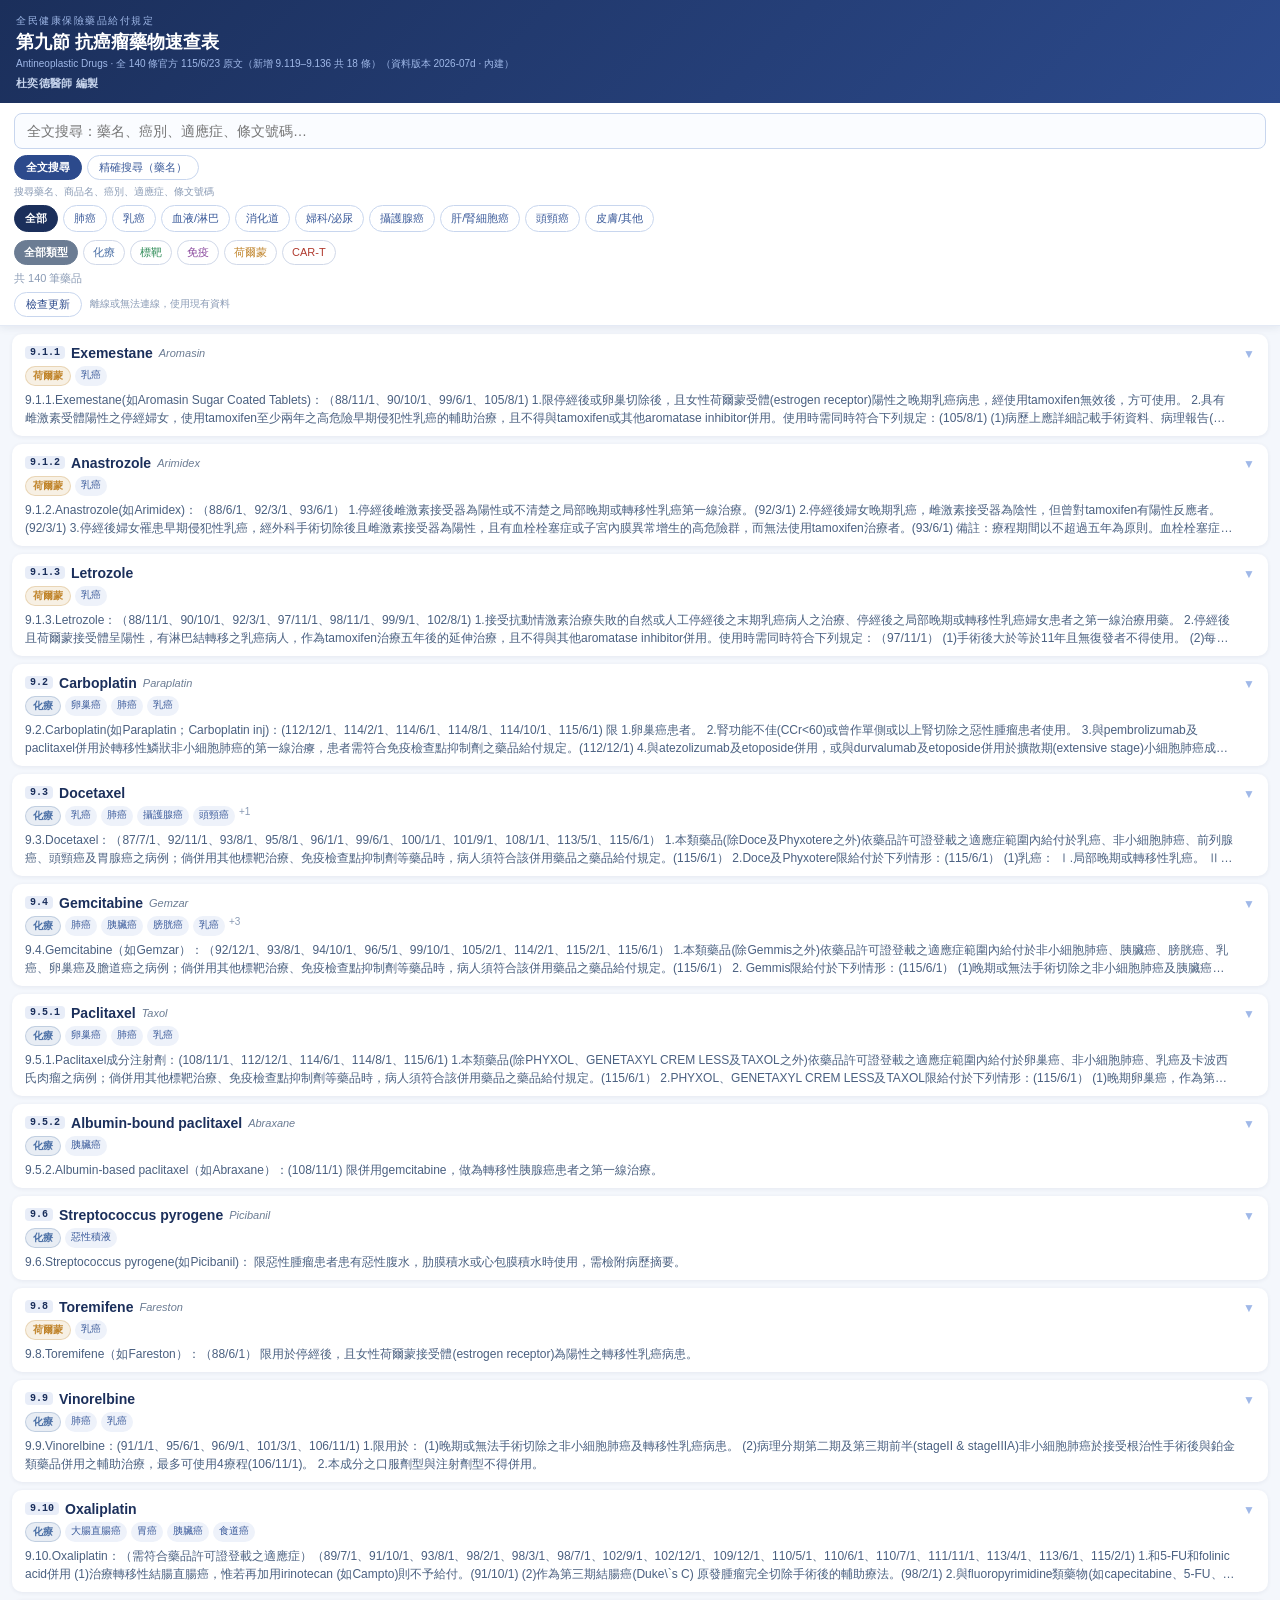
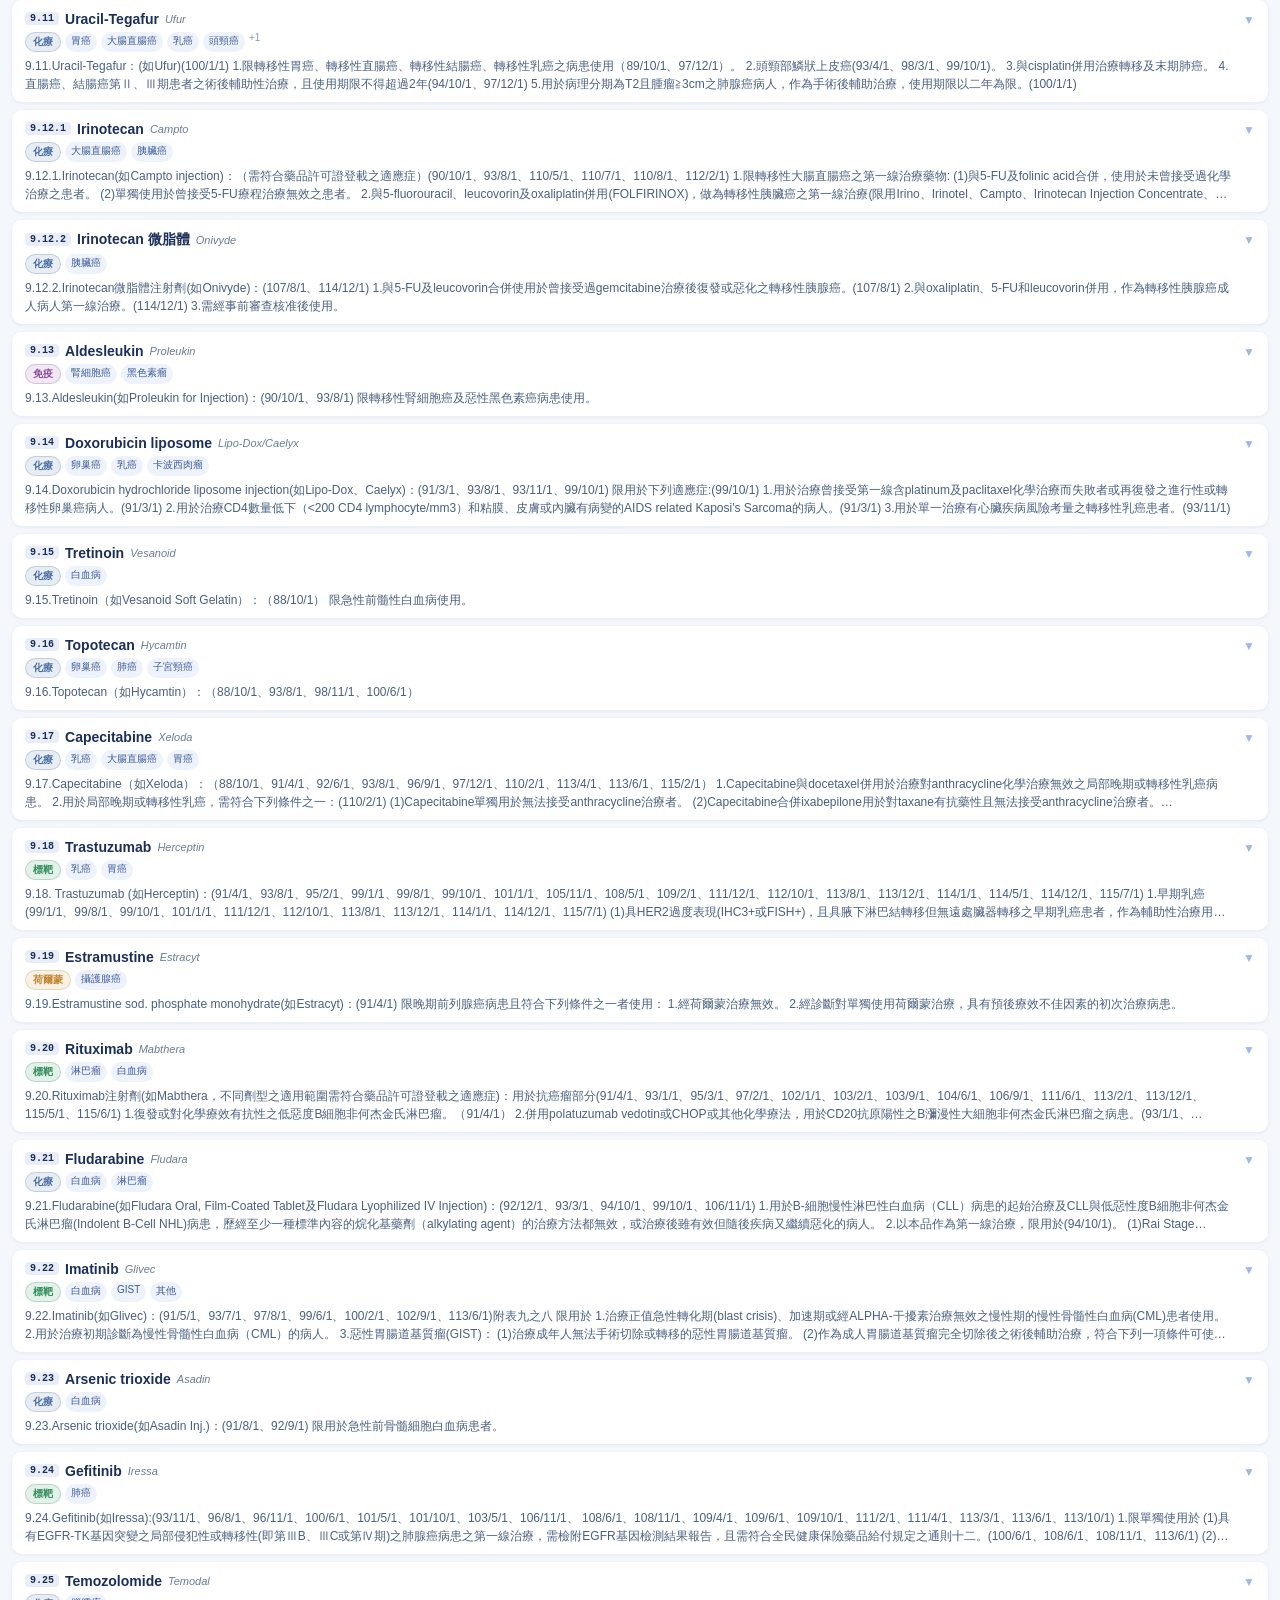
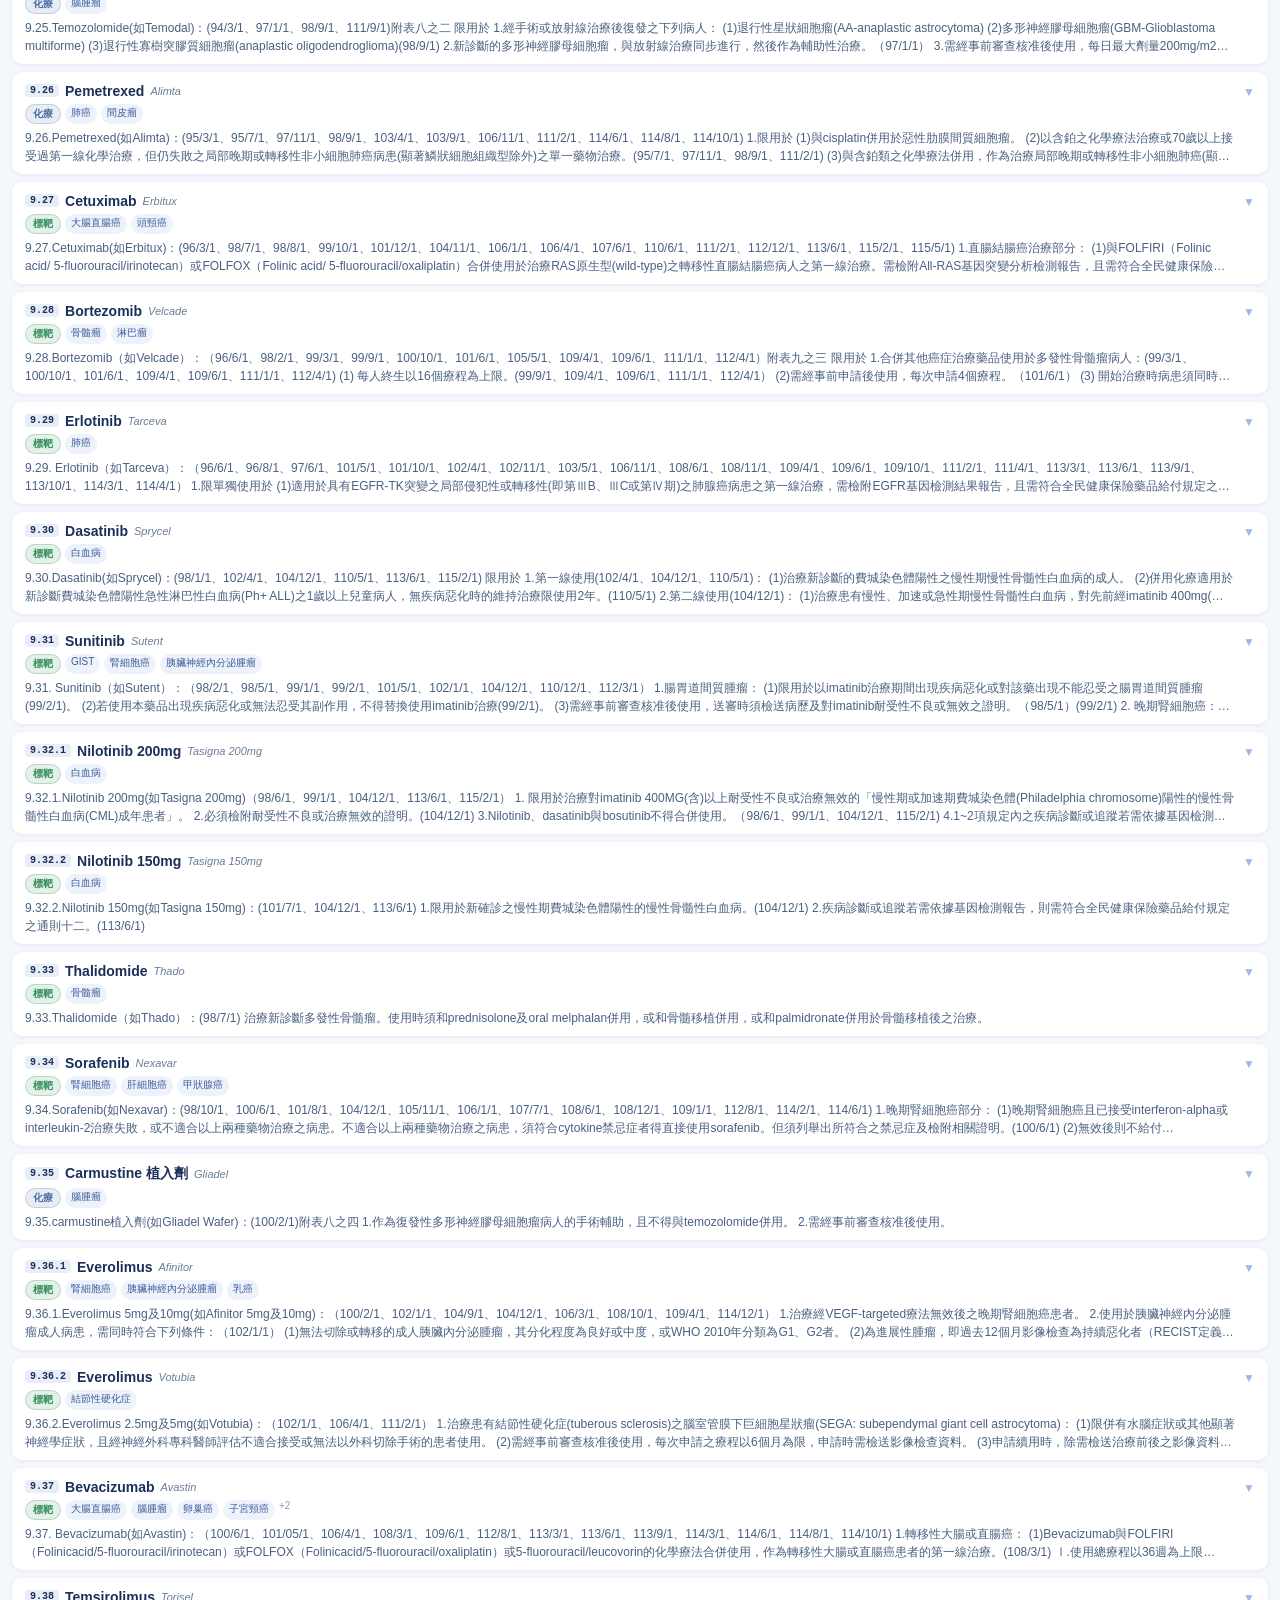
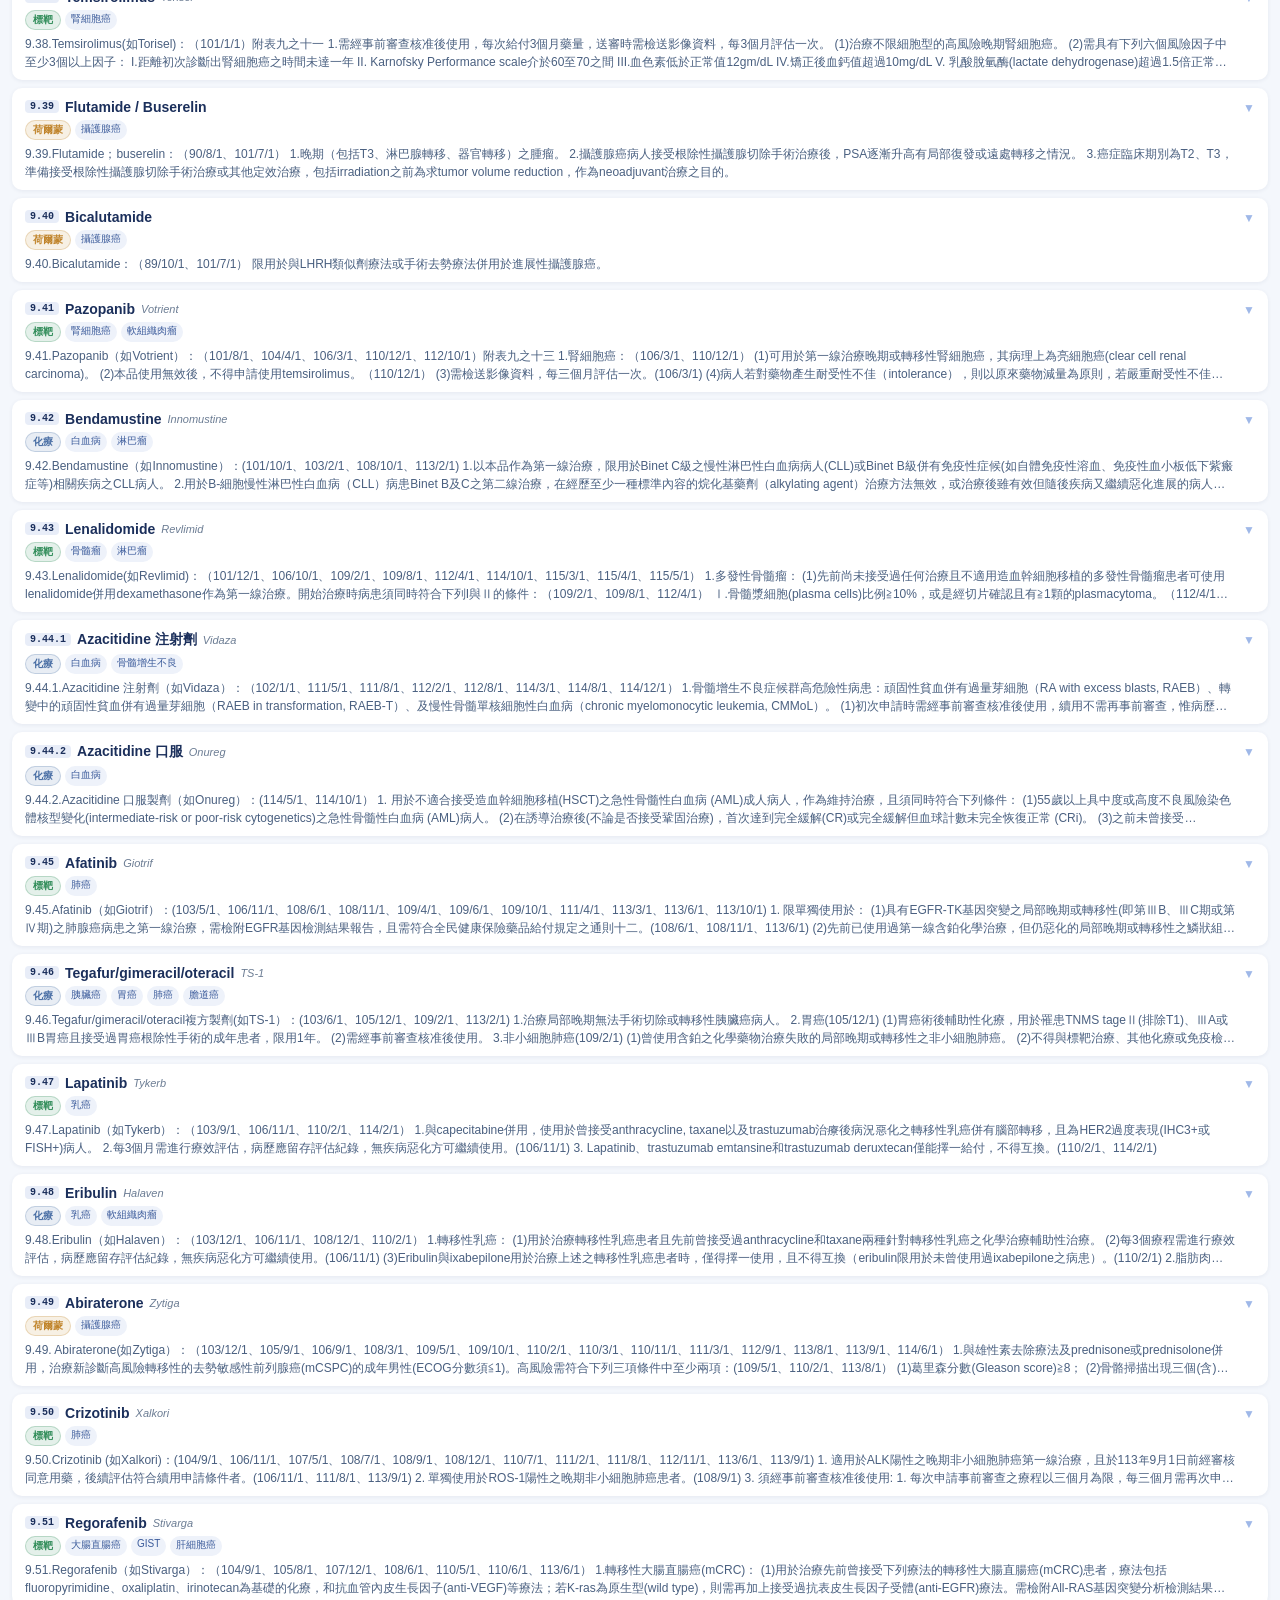
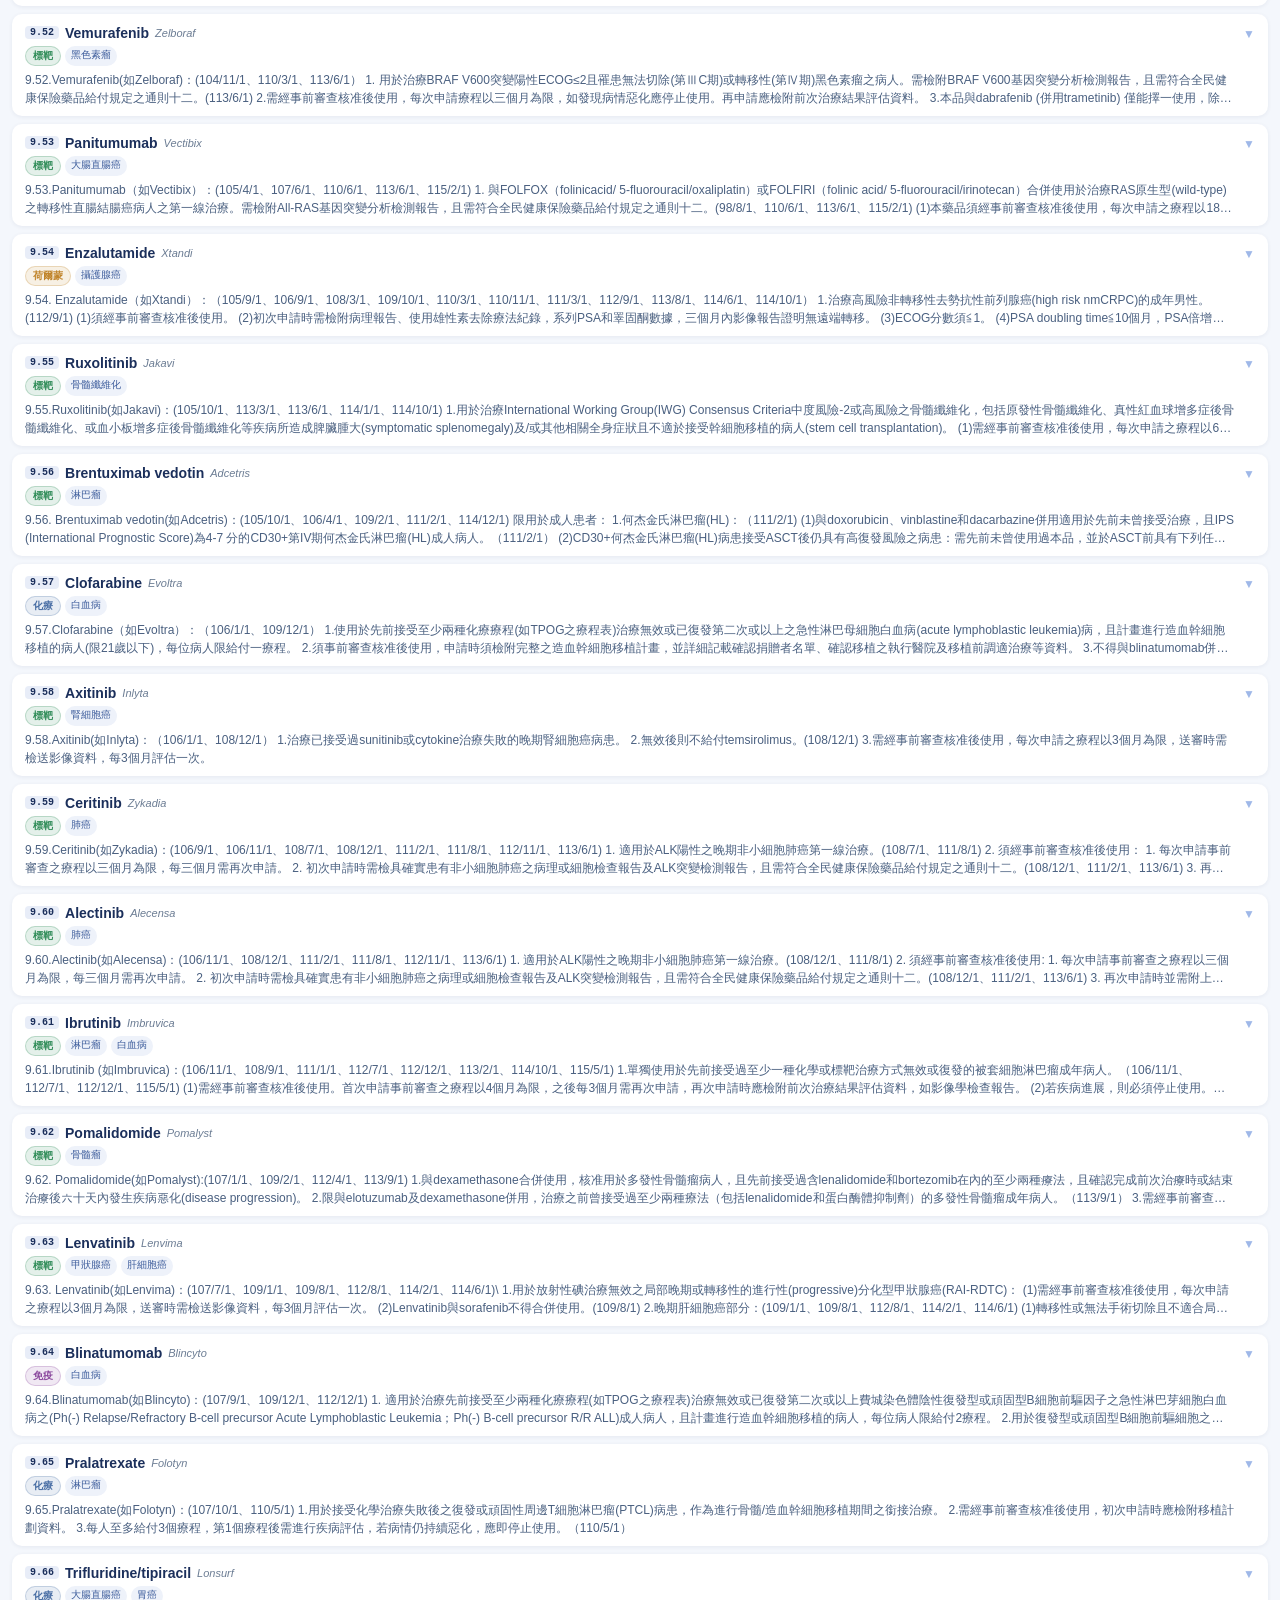
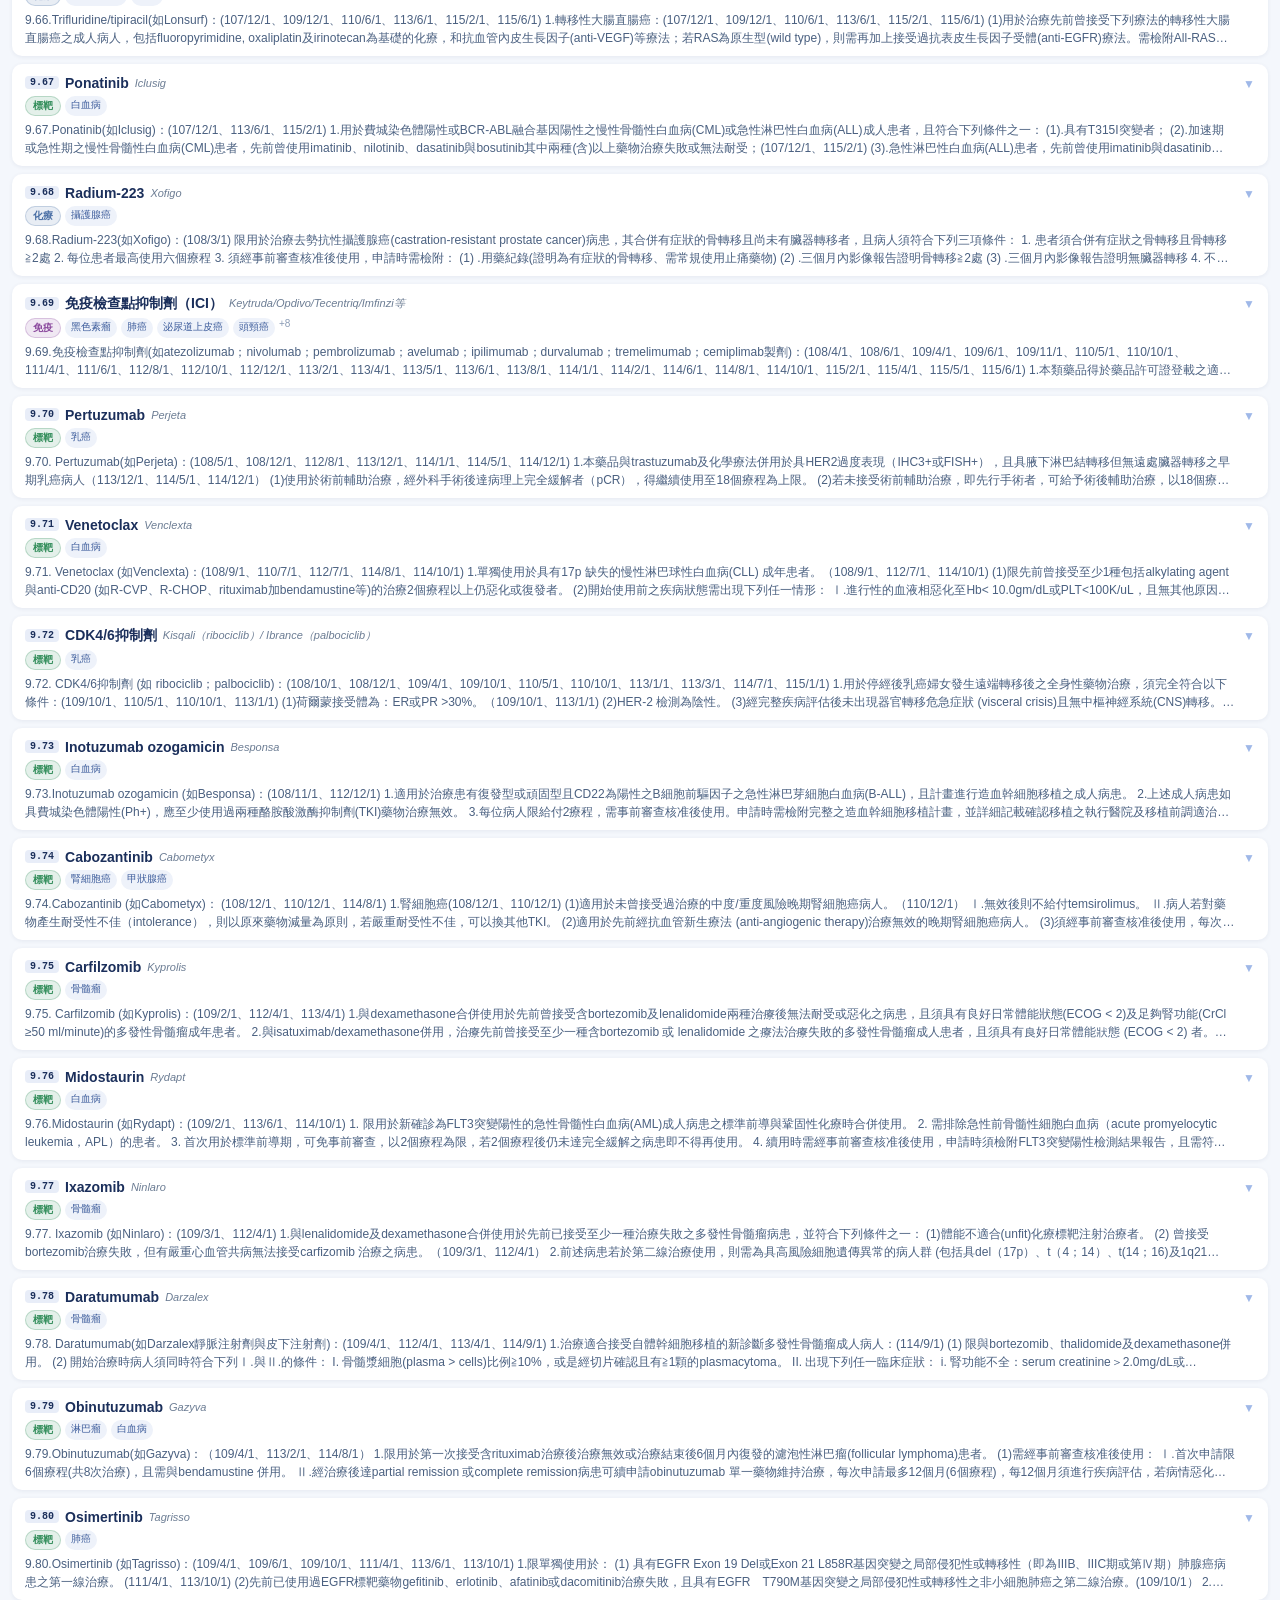
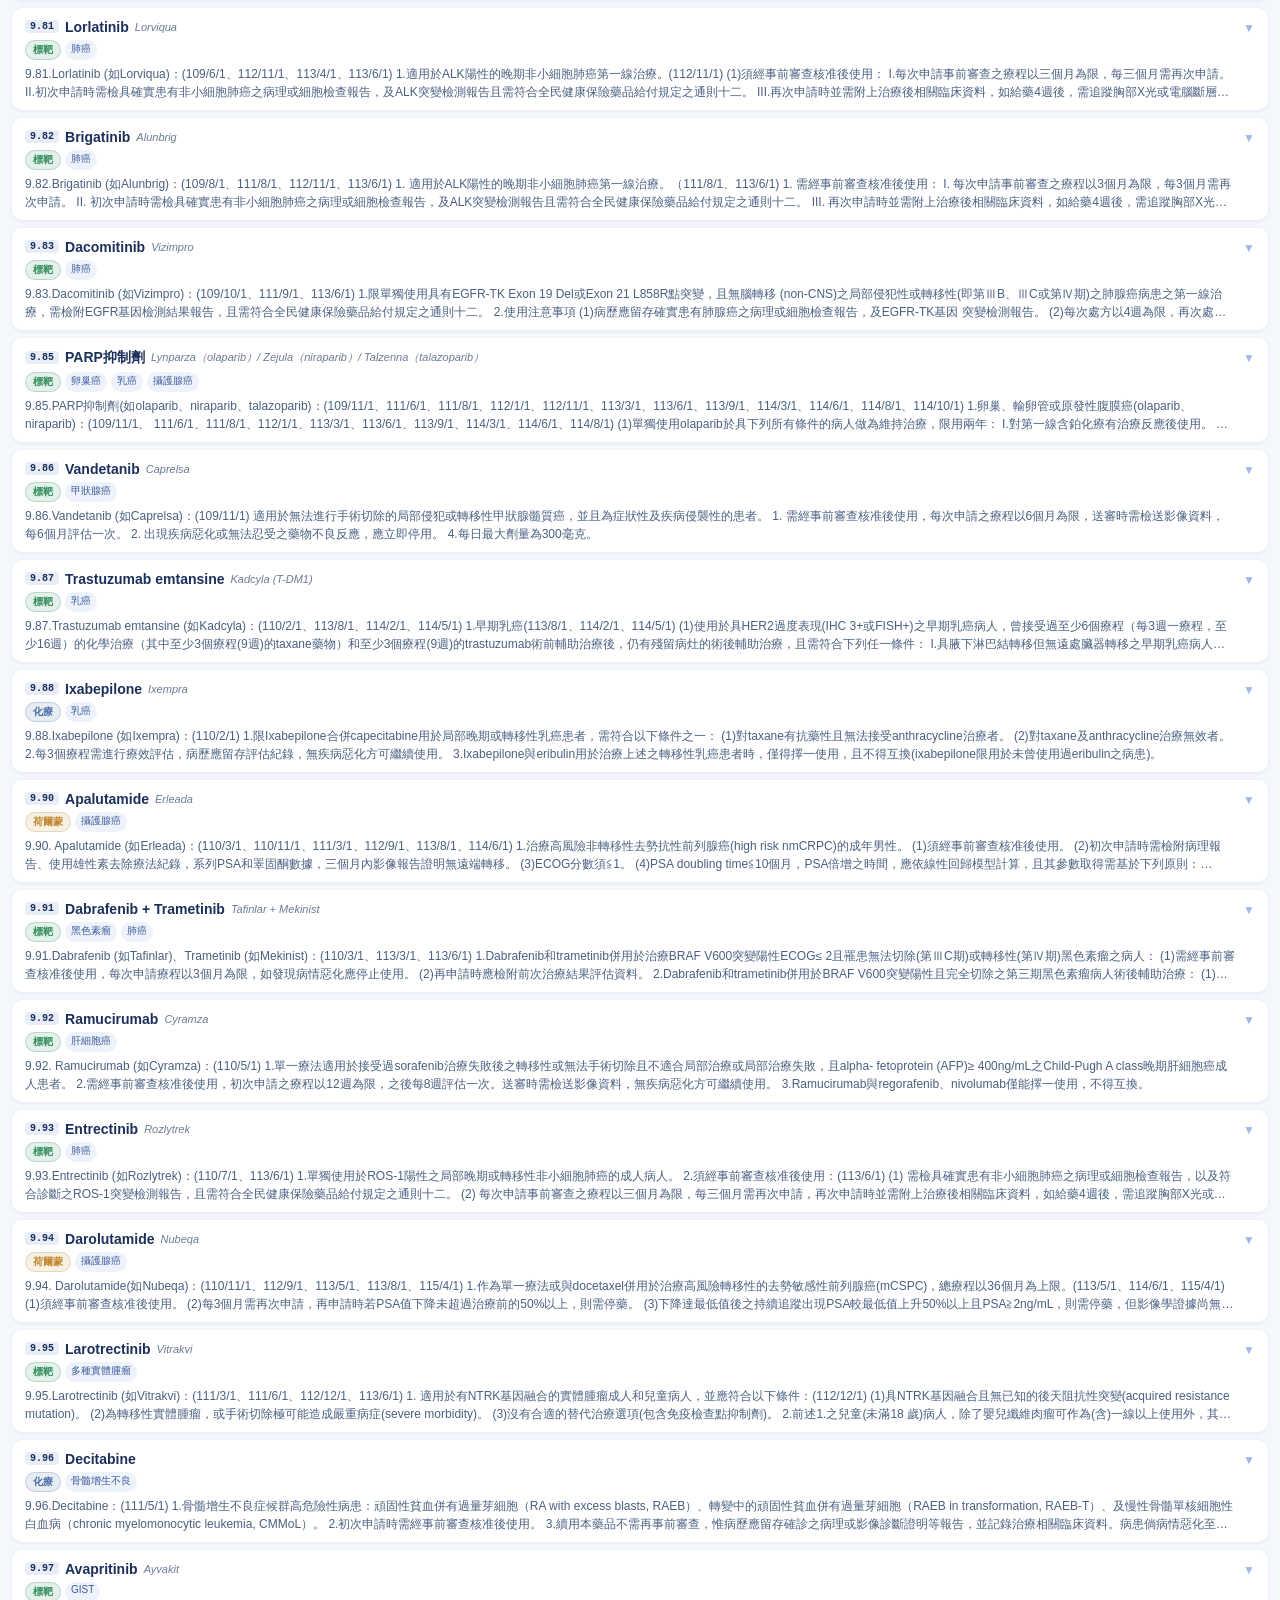
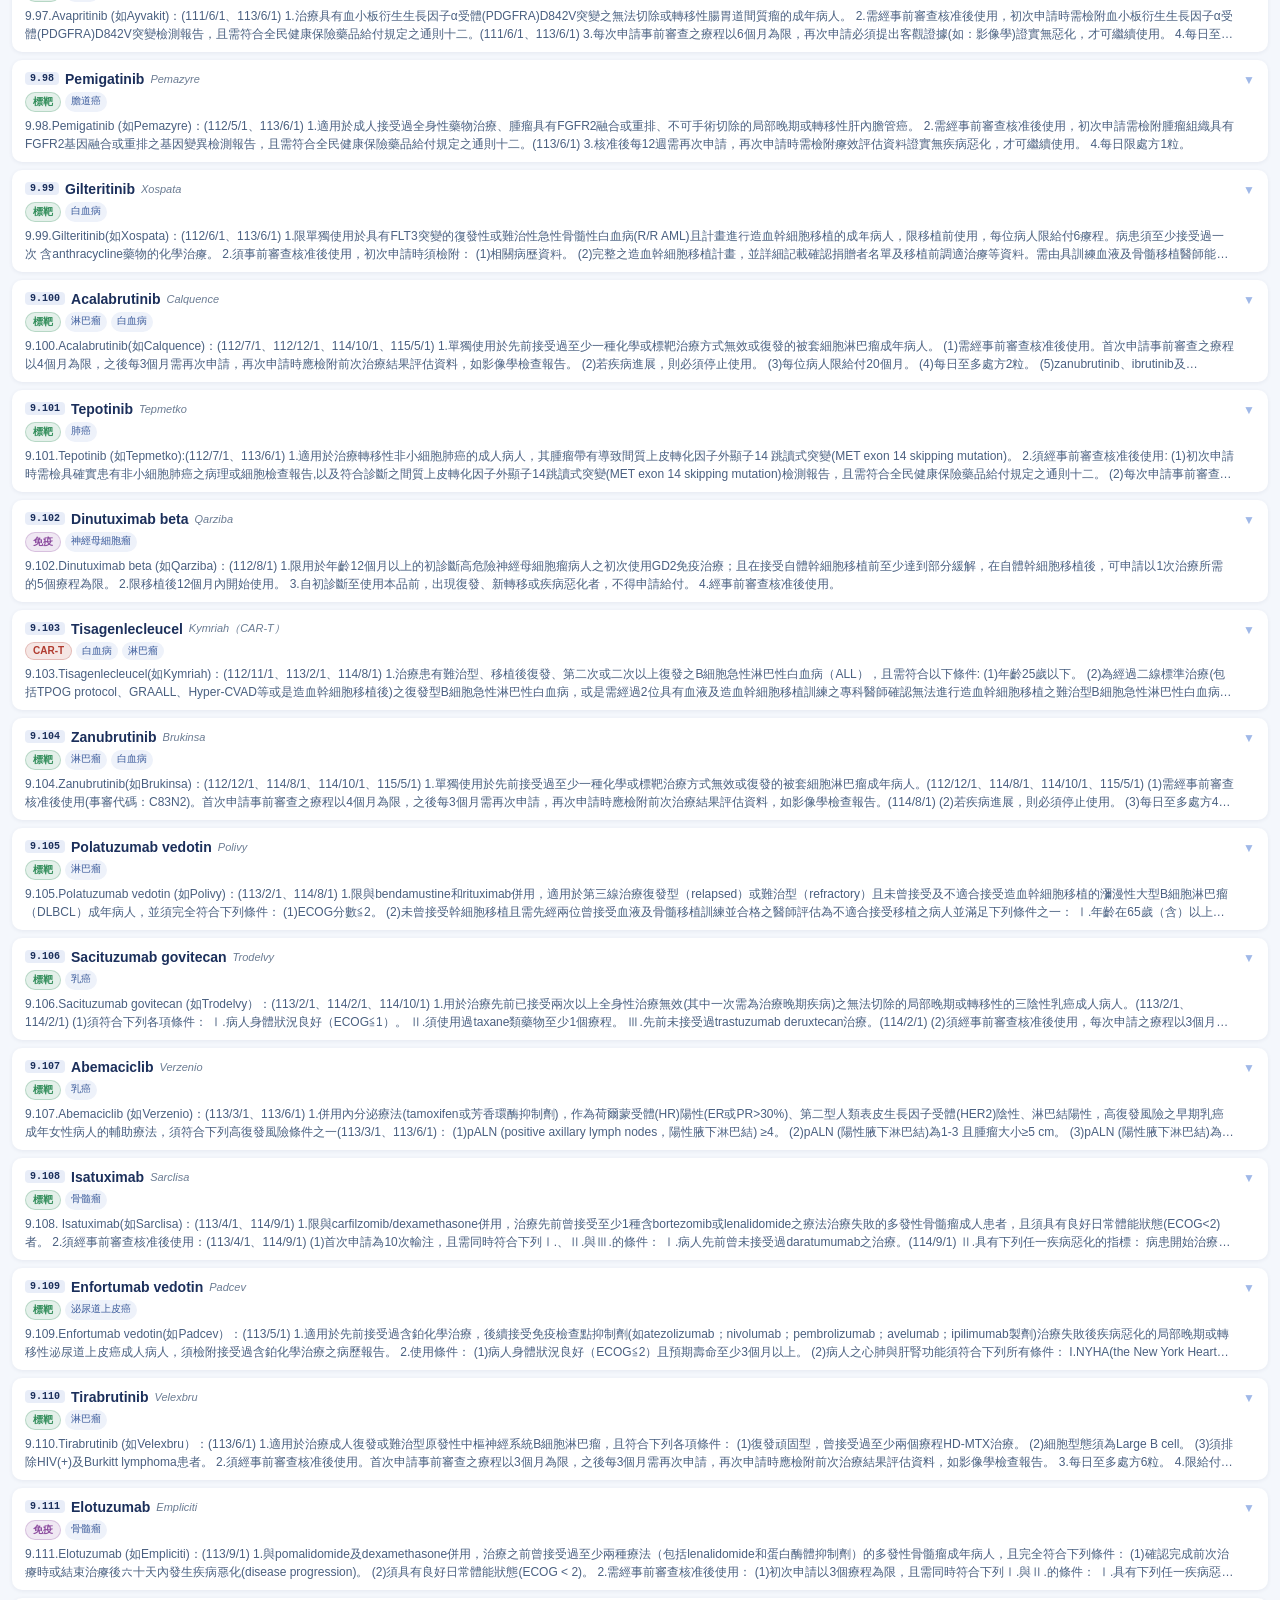
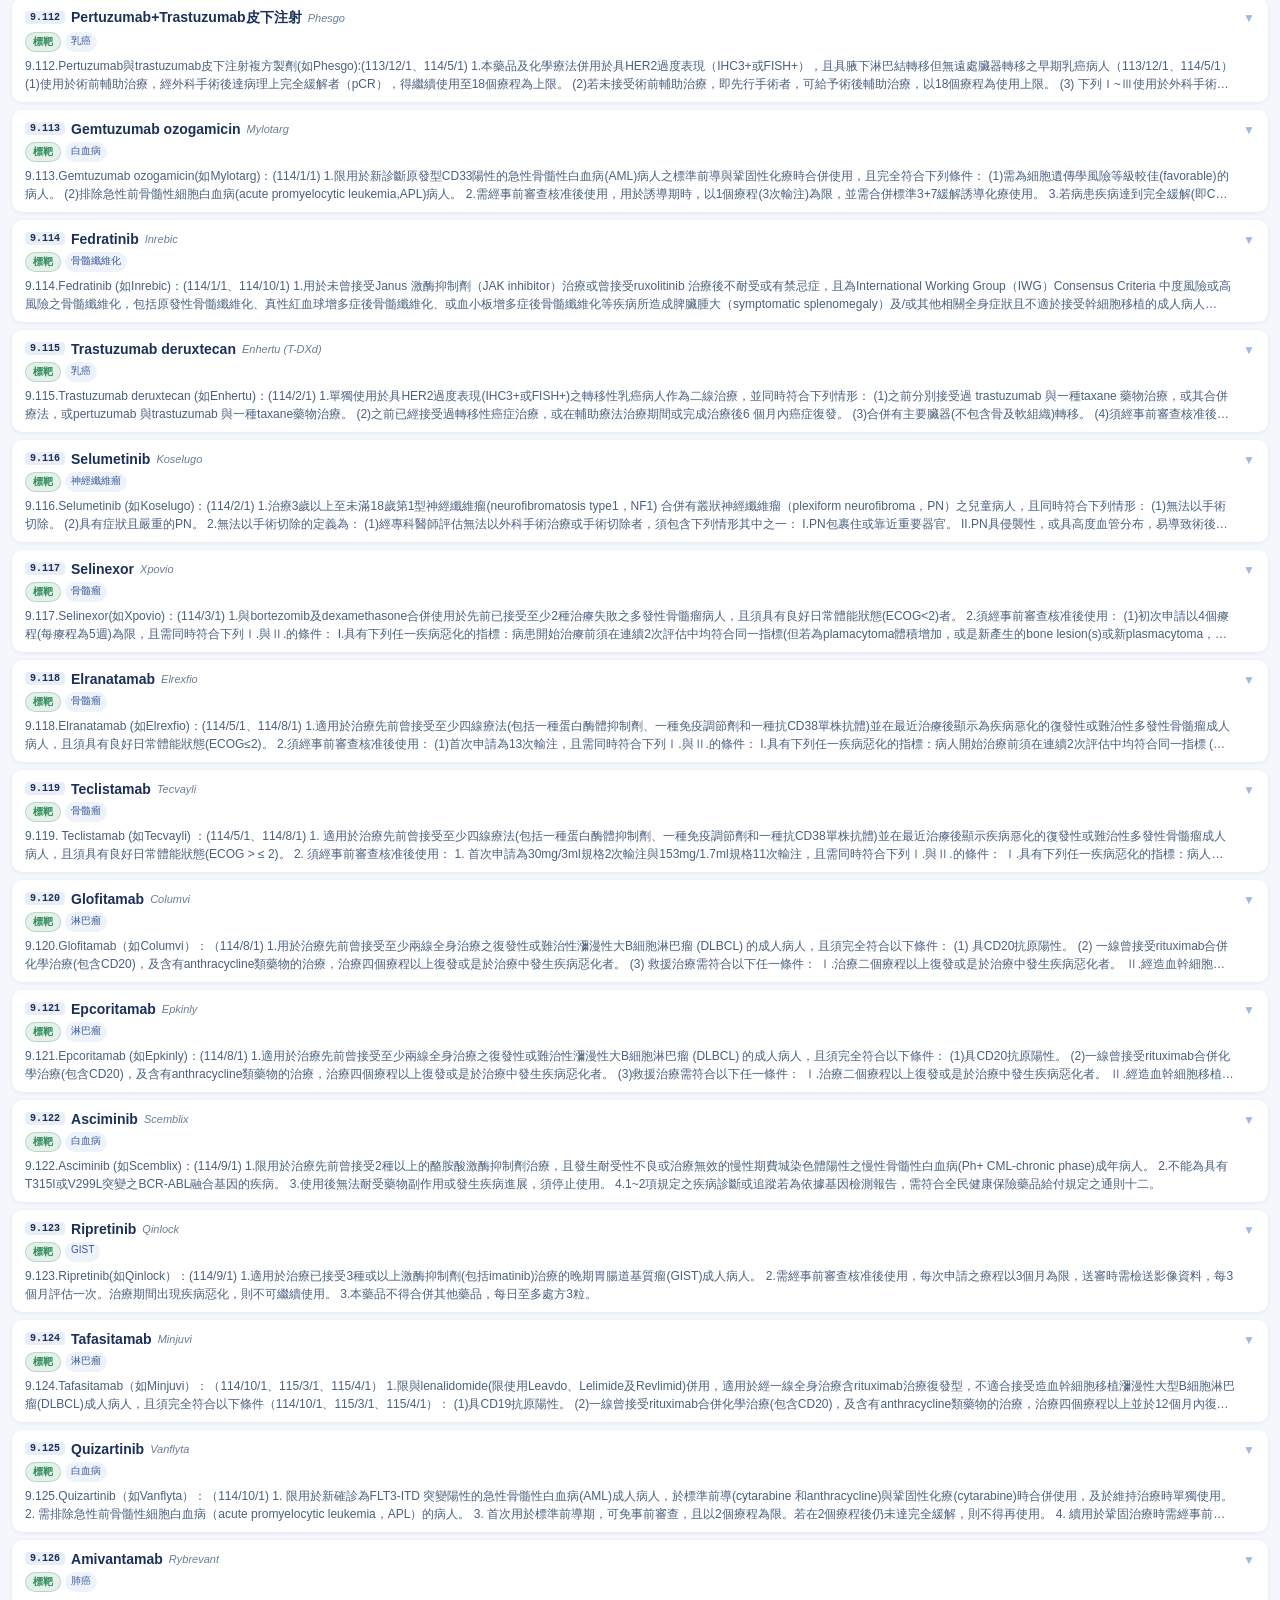
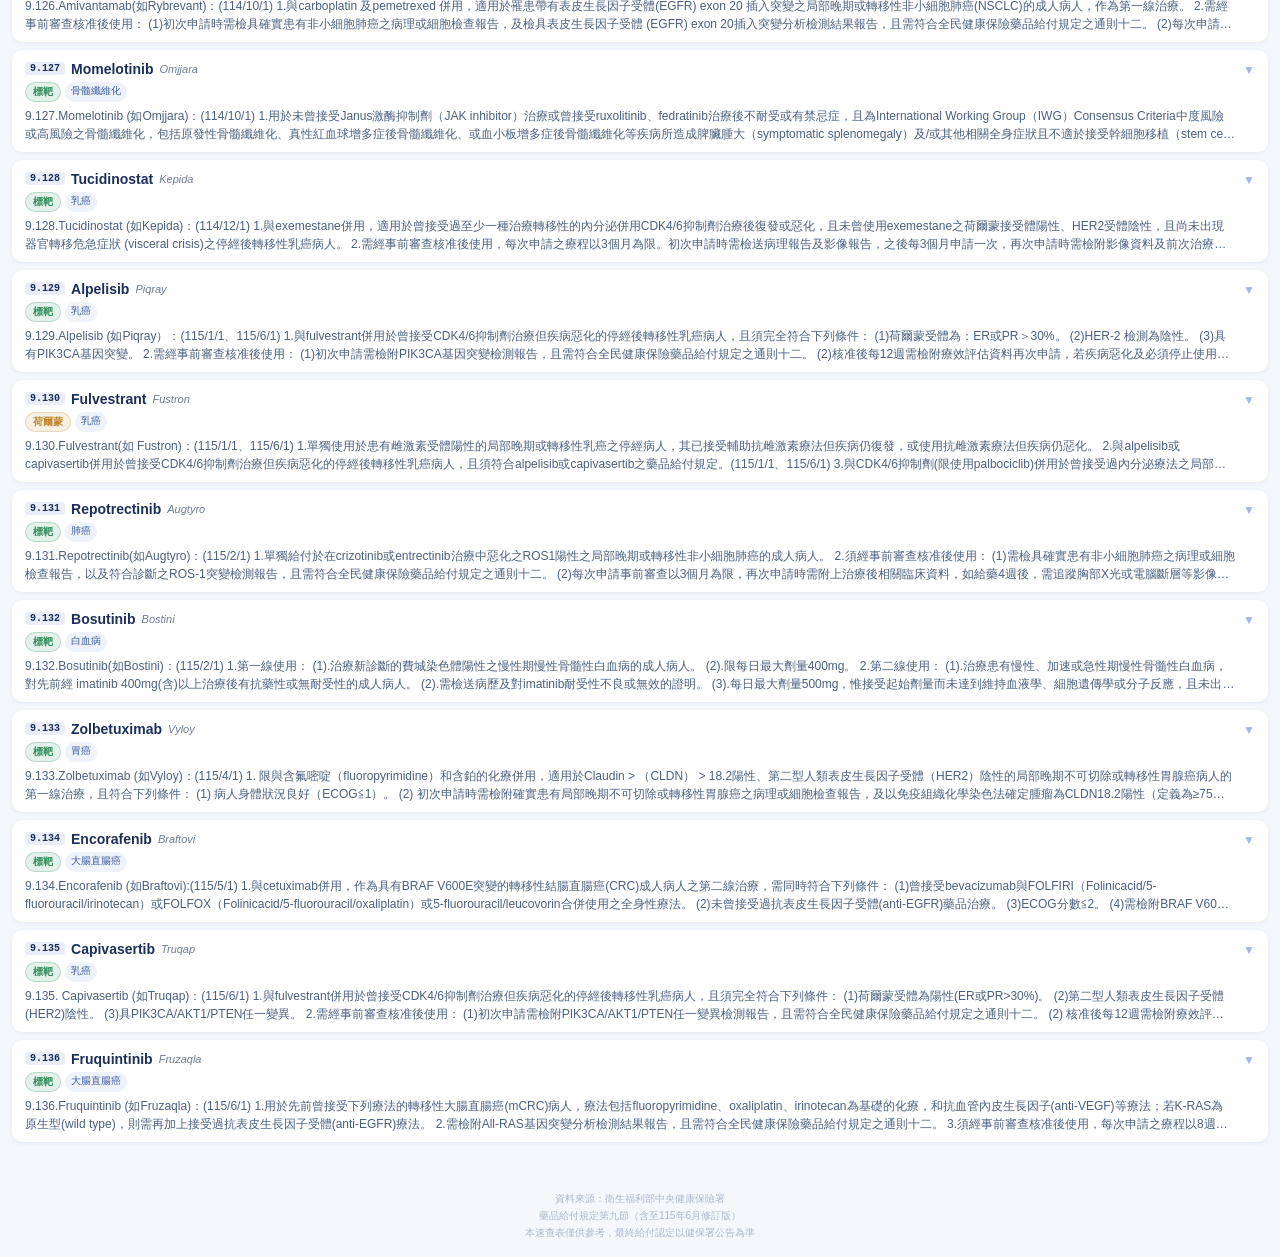
==== commit 6b7b74cf: "Add files via upload" ====
--- a/index.html
+++ b/index.html
@@ -13,6 +13,7 @@
 #hdr .eyebrow{font-size:10px;letter-spacing:1.5px;text-transform:uppercase;color:#9FB8E8;margin-bottom:3px}
 #hdr h1{font-size:18px;font-weight:700;line-height:1.25}
 #hdr .sub{font-size:10px;color:#9FB8E8;margin-top:3px}
+#hdr .author{font-size:11px;color:#C8D6EE;margin-top:5px;font-weight:600;letter-spacing:.3px}
 #ctrl{background:#fff;padding:10px 14px 8px;border-bottom:1px solid #E4EAF5;position:sticky;top:65px;z-index:99;box-shadow:0 2px 8px rgba(27,47,91,.08)}
 #search{width:100%;padding:9px 12px;border:1.5px solid #C8D6EE;border-radius:8px;font-size:14px;color:#1B2F5B;outline:none;background:#FAFCFF}
 #search:focus{border-color:#2C4A8C}
@@ -68,6 +69,7 @@
   <div class="eyebrow">全民健康保險藥品給付規定</div>
   <h1>第九節 抗癌瘤藥物速查表</h1>
   <div class="sub" id="meta-sub">Antineoplastic Drugs · 載入中…</div>
+  <div class="author">杜奕德醫師 編製</div>
 </div>
 
 <div id="ctrl">
@@ -120,7 +122,7 @@
    ✅ raw.githubusercontent.com/<帳號>/<repo>/main/nhi-ch9-data.json
    ⚠ 若把 repo 改名或改分支，這條要一起改。私人 repo 的 raw 網址帶會過期 token，不適用。 */
 const REMOTE_DATA_URL = "https://raw.githubusercontent.com/charlestutw/TWNIHCancerdrug/main/nhi-ch9-data.json";
-const EMBEDDED_SEED = {"version":"2026-07b","updated":"90 條採官方條文原文；32 條無獨立 PDF 仍為摘要","source":"衛生福利部中央健康保險署 · 藥品給付規定第九節（原文取自 info.nhi.gov.tw 條文 PDF）","groups":{"肺癌":["肺癌"],"乳癌":["乳癌"],"血液/淋巴":["白血病","淋巴瘤","骨髓瘤","骨髓增生不良","骨髓纖維化"],"消化道":["大腸直腸癌","胃癌","食道癌","胰臟癌","膽道癌","GIST","胰臟神經內分泌腫瘤"],"婦科/泌尿":["卵巢癌","子宮頸癌","泌尿道上皮癌","膀胱癌"],"攝護腺癌":["攝護腺癌"],"肝/腎細胞癌":["肝細胞癌","腎細胞癌"],"頭頸癌":["頭頸癌"],"皮膚/其他":["黑色素瘤","甲狀腺癌","神經母細胞瘤","神經纖維瘤","腦腫瘤","惡性積液","間皮瘤","多種實體腫瘤","結節性硬化症","軟組織肉瘤","卡波西肉瘤","其他"]},"drugs":[{"id":"9.1.1","name":"Exemestane","brand":"Aromasin","type":"HORMONE","cancers":["乳癌"],"verbatim":false,"eff":"","src":"","ind":"停經後ER陽性晚期乳癌（tamoxifen無效後）；早期侵犯性乳癌輔助治療（接續tamoxifen ≥2年），限3年","req":"無需事前審查"},{"id":"9.1.2","name":"Anastrozole","brand":"Arimidex","type":"HORMONE","cancers":["乳癌"],"verbatim":false,"eff":"","src":"","ind":"停經後ER陽性/不明局部晚期或轉移性乳癌第一線；早期侵犯性乳癌術後（有血栓/子宮內膜禁忌），限5年","req":"無需事前審查"},{"id":"9.1.3","name":"Letrozole","brand":"","type":"HORMONE","cancers":["乳癌"],"verbatim":false,"eff":"","src":"","ind":"停經後ER陽性晚期或轉移性乳癌第一線；tamoxifen 5年後延伸輔助治療（有淋巴轉移），限4年；早期輔助治療，限5年","req":"無需事前審查"},{"id":"9.2","name":"Carboplatin","brand":"Paraplatin","type":"CHEMO","cancers":["卵巢癌","肺癌","乳癌"],"verbatim":true,"eff":"2026-06-01","src":"9.2._20260601.pdf","ind":"9.2.Carboplatin(如 Paraplatin；Carboplatin inj)：(112/12/1、114/2/1、114/6/1、114/8/1、114/10/1、115/6/1)\n限\n1.卵巢癌患者。\n2.腎功能不佳(CCr<60)或曾作單側或以上腎切除之惡性腫瘤患者使用。\n3.與 pembrolizumab 及 paclitaxel 併用於轉移性鱗狀非小細胞肺癌的第一線治療，患者需符合免疫檢查點抑制劑之藥品給付規定。(112/12/1)\n4.與 atezolizumab 及 etoposide 併用，或與durvalumab 及 etoposide 併用於擴散期(extensive stage)小細胞肺癌成人患者時，患者需符合免疫檢查點抑制劑之藥品給付規定。(112/12/1、114/2/1)\n5.與 pembrolizumab 及 pemetrexed(限使用 Pexeda、Apeta 或 PemetrexedSandoz)併用 ， 或與atezolizumab 及 bevacizumab(限使用Alymsys、Avastin、Abevmy、Vegzelma 或 Mvasi)、paclitaxel 併用，做為轉移性且不具有EGFR/ALK/ROS-1 腫瘤基因異常的非鱗狀非小細胞肺癌的第一線治療，患者需符合免疫檢查點抑制劑之藥品給付規定。(114/6/1、114/8/1)\n6.與 pembrolizumab 及 paclitaxel 併用於早期三陰性乳癌(第 II 期至第IIIb期，cT1c N1-2或 T2-4 N0-2)病人的術前前導性治療用藥，病人需符合免疫檢查點抑制劑之藥品給付規定。(114/6/1)\n7.與amivantamab 及pemetrexed 併用於罹患帶有表皮生長因子受體(EGFR)\nexon 20插入突變之局部晚期或轉移性非小細胞肺癌(NSCLC)的成人病人，作為第一線治療。(114/10/1)\n8.與nivolumab併用於可切除（腫瘤≧4公分或淋巴結陽性N1/N2(排除N3)，且無疾病轉移 M0）之不具 EGFR 或 ALK 腫瘤基因異常之非小細胞肺癌術前輔助治療成人病人，至多 3 個療程，且病人需符合免疫檢查點抑制劑之藥品給付規定。(115/6/1)","req":"官方條文原文，生效日 2026-06-01｜來源 9.2._20260601.pdf"},{"id":"9.3","name":"Docetaxel","brand":"","type":"CHEMO","cancers":["乳癌","肺癌","攝護腺癌","頭頸癌","胃癌"],"verbatim":true,"eff":"2026-06-01","src":"9.3._20260601.pdf","ind":"9.3.Docetaxel： （87/7/1、92/11/1、93/8/1、95/8/1、96/1/1、99/6/1、100/1/1、101/9/1、108/1/1、113/5/1、115/6/1、115/8/1）\n1.本類藥品(除 Doce 之外)依藥品許可證登載之適應症範圍內給付於乳癌、非小細胞肺癌、前列腺癌、頭頸癌及胃腺癌之病例；倘併用其他標靶治療、免疫檢查點抑制劑等藥品時，病人須符合該併用藥品之藥品給付規定。(115/6/1、115/8/1）\n2.Doce 限給付於下列情形：(115/6/1、115/8/1）\n(1)乳癌：\nⅠ.局部晚期或轉移性乳癌。\nⅡ.與 anthracycline 合併使用於腋下淋巴結轉移之早期乳癌之術後輔助性化學治療。(99/6/1)\nⅢ.早期乳癌手術後，經診斷為三陰性反應且無淋巴轉移的病人，得作為與cyclophosphamide併用doxorubicin的化學輔助療法。(101/9/1）\n(2)非小細胞肺癌：局部晚期或轉移性非小細胞肺癌。\n(3)前列腺癌：\nⅠ.於荷爾蒙治療失敗之轉移性前列腺癌。\nⅡ.與 darolutamide 併用於治療高風險轉移性的去勢敏感性前列腺癌(mCSPC)，患者需符合 darolutamide 之藥品給付規定。\n(113/5/1)\n(4)頭頸癌：限局部晚期且無遠端轉移之頭頸部鱗狀細胞癌且無法手術切除者，與cisplatin及5-fluorouracil併用，作為放射治療前的引導治療，限使用4個療程。(100/1/1)\n(5)胃腺癌：晚期胃腺癌患者，包括胃食道接合處之腺癌(108/1/1)","req":"官方條文原文，生效日 2026-06-01｜來源 9.3._20260601.pdf"},{"id":"9.4","name":"Gemcitabine","brand":"Gemzar","type":"CHEMO","cancers":["肺癌","胰臟癌","膀胱癌","乳癌","卵巢癌","膽道癌","泌尿道上皮癌"],"verbatim":true,"eff":"2026-06-01","src":"9.4._20260601.pdf","ind":"9.4.Gemcitabine（如Gemzar） ： （92/12/1、93/8/1、94/10/1、96/5/1、99/10/1、105/2/1、114/2/1、115/2/1、115/6/1）\n1.本類藥品(除Gemmis之外)依藥品許可證登載之適應症範圍內給付於非小細胞肺癌、胰臟癌、膀胱癌、乳癌、卵巢癌及膽道癌之病例；倘併用其他標靶治療、免疫檢查點抑制劑等藥品時，病人須符合該併用藥品之藥品給付規定。(115/6/1）\n2.Gemmis限給付於下列情形：(115/6/1）\n(1)晚期或無法手術切除之非小細胞肺癌及胰臟癌病患。\n(2)晚期膀胱癌病患。（92/12/1）\n(3)Gemcitabine與paclitaxel併用，可使用於曾經使用過anthracycline之局部復發且無法手術切除或轉移性之乳癌病患。 （94/10/1）\n(4)用於曾經使用含鉑類藥物(platinum-based)治療後復發且間隔至少6個月之卵巢癌，作為第二線治療。（96/5/1、99/10/1）\n(5)無法手術切除或晚期或復發之膽道癌(含肝內膽管)病患。\n（105/2/1）\n(6)與durvalumab及cisplatin併用於治療局部晚期或轉移性未接受治療或不可手術之膽道癌(biliary tract cancer)成人病人(壺腹癌除外)，患者需符合免疫檢查點抑制劑之藥品給付規定。 （114/2/1)\n(7)與nivolumab及cisplatin併用於無法切除或轉移性泌尿道上皮癌成人病人的第一線治療，病人需符合免疫檢查點抑制劑之藥品給付規定，且至多6個療程。 （115/2/1)","req":"官方條文原文，生效日 2026-06-01｜來源 9.4._20260601.pdf"},{"id":"9.5.1","name":"Paclitaxel","brand":"Taxol","type":"CHEMO","cancers":["卵巢癌","肺癌","乳癌"],"verbatim":true,"eff":"2026-06-01","src":"9.5.1._20260601.pdf","ind":"9.5.1.Paclitaxel成分注射劑：(108/11/1、112/12/1、114/6/1、114/8/1、115/6/1)\n1.本類藥品(除PHYXOL、GENETAXYL CREM LESS及TAXOL 之外)依藥品許可證登載之適應症範圍內給付於卵巢癌、非小細胞肺癌、乳癌及卡波西氏肉瘤之病例；倘併用其他標靶治療、免疫檢查點抑制劑等藥品時，病人須符合該併用藥品之藥品給付規定。\n(115/6/1）\n2.PHYXOL、GENETAXYL CREM LESS及TAXOL 限給付於下列情形：\n(115/6/1）\n(1)晚期卵巢癌，作為第一線治療時需與cisplatin併用。\n(94/1/1)\n(2)非小細胞肺癌，作為第一線用藥時需與cisplatin併用。\n(94/1/1)\n(3)與pembrolizumab及carboplatin併用於轉移性鱗狀非小細胞肺癌的第一線治療，患者需符合免疫檢查點抑制劑之藥品給付規定。(112/12/1)\n(4)已使用合併療法(除非有禁忌症、至少應包括使用anthracycline)失敗的轉移性乳癌患者。 （91/4/1、94/1/1)\n(5)腋下淋巴轉移之乳癌且動情素受體為陰性之患者，paclitaxel可作為接續含doxorubicin在內之輔助化學治療。（91/4/1、94/1/1、98/8/1)\n(6)卡波西氏肉瘤第二線用藥。（88/11/1）\n(7)與pembrolizumab及carboplatin併用於早期三陰性乳癌(第II期至第 IIIb期，cT1c N1-2或 T2-4 N0-2)病人的術前前導性治療用藥，病人需符合免疫檢查點抑制劑之藥品給付規定。\n(114/6/1)\n(8)與atezolizumab及bevacizumab(限使用 Alymsys、Avastin、Abevmy、Vegzelma或Mvasi)、carboplatin併用於轉移性非鱗狀非小細胞肺癌第一線治療，患者需符合免疫檢查點抑制劑之藥品給付規定。(114/6/1、114/8/1)","req":"官方條文原文，生效日 2026-06-01｜來源 9.5.1._20260601.pdf"},{"id":"9.5.2","name":"Albumin-bound paclitaxel","brand":"Abraxane","type":"CHEMO","cancers":["胰臟癌"],"verbatim":true,"eff":"2026-06-01","src":"9.5._20260601.pdf","ind":"9.5.Paclitaxel成分劑： （88/8/1、88/11/1、89/6/1、89/10/1、91/4/1、91/8/1、93/8/1、94/1/1、98/8/1、108/11/1、112/12/1、114/6/1、114/8/1、115/6/1）\n9.5.1.Paclitaxel成分注射劑：(108/11/1、112/12/1、114/6/1、114/8/1、115/6/1)\n1.本類藥品(除PHYXOL、GENETAXYL CREM LESS及TAXOL 之外)依藥品許可證登載之適應症範圍內給付於卵巢癌、非小細胞肺癌、乳癌及卡波西氏肉瘤之病例；倘併用其他標靶治療、免疫檢查點抑制劑等藥品時，病人須符合該併用藥品之藥品給付規定。\n(115/6/1）\n2.PHYXOL、GENETAXYL CREM LESS及TAXOL 限給付於下列情形：\n(115/6/1）\n(1)晚期卵巢癌，作為第一線治療時需與cisplatin併用。\n(94/1/1)\n(2)非小細胞肺癌，作為第一線用藥時需與cisplatin併用。\n(94/1/1)\n(3)與pembrolizumab及carboplatin併用於轉移性鱗狀非小細胞肺癌的第一線治療，患者需符合免疫檢查點抑制劑之藥品給付規定。(112/12/1)\n(4)已使用合併療法(除非有禁忌症、至少應包括使用anthracycline)失敗的轉移性乳癌患者。 （91/4/1、94/1/1)\n(5)腋下淋巴轉移之乳癌且動情素受體為陰性之患者，paclitaxel可作為接續含doxorubicin在內之輔助化學治療。（91/4/1、94/1/1、98/8/1)\n(6)卡波西氏肉瘤第二線用藥。（88/11/1）\n(7)與pembrolizumab及carboplatin併用於早期三陰性乳癌(第II期至第 IIIb期，cT1c N1-2或 T2-4 N0-2)病人的術前前導性治療用藥，病人需符合免疫檢查點抑制劑之藥品給付規定。\n(114/6/1)\n(8)與atezolizumab及bevacizumab(限使用 Alymsys、Avastin、Abevmy、Vegzelma或Mvasi)、carboplatin併用於轉移性非鱗狀非小細胞肺癌第一線治療，患者需符合免疫檢查點抑制劑之藥品給付規定。(114/6/1、114/8/1)\n9.5.2.Albumin-based paclitaxel（如Abraxane） ：(108/11/1)\n限併用 gemcitabine，做為轉移性胰腺癌患者之第一線治療。","req":"官方條文原文，生效日 2026-06-01｜來源 9.5._20260601.pdf"},{"id":"9.6","name":"Streptococcus pyrogene","brand":"Picibanil","type":"CHEMO","cancers":["惡性積液"],"verbatim":false,"eff":"","src":"","ind":"惡性腹水、肋膜積水或心包膜積水","req":"需附病歷摘要"},{"id":"9.8","name":"Toremifene","brand":"Fareston","type":"HORMONE","cancers":["乳癌"],"verbatim":false,"eff":"","src":"","ind":"停經後ER陽性轉移性乳癌","req":"無需事前審查"},{"id":"9.9","name":"Vinorelbine","brand":"","type":"CHEMO","cancers":["肺癌","乳癌"],"verbatim":false,"eff":"","src":"","ind":"晚期/無法手術NSCLC；轉移性乳癌；二、三期NSCLC術後輔助（+鉑金類，限4療程）","req":"無需事前審查"},{"id":"9.10","name":"Oxaliplatin","brand":"","type":"CHEMO","cancers":["大腸直腸癌","胃癌","胰臟癌","食道癌"],"verbatim":true,"eff":"2022-11-01","src":"9.10._20221101.pdf","ind":"9.10.Oxaliplatin： （需符合藥品許可證登載之適應症） （89/7/1、91/10/1、93/8/1、98/2/1、98/3/1、98/7/1、102/9/1、102/12/1、109/12/1、110/5/1、110/6/1、110/7/1、111/11/1)\n1.和5-FU 和 folinic acid 併用\n(1)治療轉移性結腸直腸癌，惟若再加用 irinotecan (如 Campto)則不予給付。(91/10/1)\n(2)作為第三期結腸癌(Duke`s C) 原發腫瘤完全切除手術後的輔助療法。(98/2/1)\n2.與 fluoropyrimidine 類藥物(如 capecitabine、5-FU、UFUR，但不包含TS-1)併用，可用於局部晚期及復發/轉移性胃癌之治療。(須依藥品許可證登載之適應症使用)。(98/2/1、98/3/1、98/7/1、102/9/1、102/12/1、109/12/1）\n3.與5-fluorouracil、leucovorin 及 irinotecan 併用(FOLFIRINOX)，作為轉移性胰臟癌之第一線治療。(110/5/1、110/6/1、110/7/1、111/11/1)","req":"官方條文原文，生效日 2022-11-01｜來源 9.10._20221101.pdf"},{"id":"9.11","name":"Uracil-Tegafur","brand":"Ufur","type":"CHEMO","cancers":["胃癌","大腸直腸癌","乳癌","頭頸癌","肺癌"],"verbatim":false,"eff":"","src":"","ind":"轉移性胃/直腸/結腸/乳癌；頭頸鱗狀上皮癌；與cisplatin用於轉移/末期肺癌；第II、III期直/結腸癌術後輔助（限2年）；T2且≥3cm肺腺癌術後（限2年）","req":"無需事前審查"},{"id":"9.12.1","name":"Irinotecan","brand":"Campto","type":"CHEMO","cancers":["大腸直腸癌","胰臟癌"],"verbatim":false,"eff":"","src":"","ind":"轉移性大腸直腸癌第一線（+5-FU+folinic acid）；單用（5-FU失敗後）；FOLFIRINOX用於轉移性胰臟癌","req":"無需事前審查"},{"id":"9.12.2","name":"Irinotecan 微脂體","brand":"Onivyde","type":"CHEMO","cancers":["胰臟癌"],"verbatim":true,"eff":"2025-12-01","src":"9.12.2._20251201.pdf","ind":"9.12.2.Irinotecan微脂體注射劑(如Onivyde)：(107/8/1、114/12/1)\n1.與5-FU 及 leucovorin 合併使用於曾接受過 gemcitabine 治療後復發或惡化之轉移性胰腺癌。(107/8/1)\n2.與oxaliplatin、5-FU 和 leucovorin 併用，作為轉移性胰腺癌成人病人第一線治療。(114/12/1)\n3.需經事前審查核准後使用。","req":"官方條文原文，生效日 2025-12-01｜來源 9.12.2._20251201.pdf"},{"id":"9.13","name":"Aldesleukin","brand":"Proleukin","type":"IMMUNO","cancers":["腎細胞癌","黑色素瘤"],"verbatim":false,"eff":"","src":"","ind":"轉移性腎細胞癌；惡性黑色素癌","req":"無需事前審查"},{"id":"9.14","name":"Doxorubicin liposome","brand":"Lipo-Dox/Caelyx","type":"CHEMO","cancers":["卵巢癌","乳癌","卡波西肉瘤"],"verbatim":false,"eff":"","src":"","ind":"卵巢癌（platinum+paclitaxel失敗後）；轉移性乳癌（心臟疾病風險考量）；AIDS相關卡波西肉瘤（CD4<200）","req":"無需事前審查"},{"id":"9.15","name":"Tretinoin","brand":"Vesanoid","type":"CHEMO","cancers":["白血病"],"verbatim":false,"eff":"","src":"","ind":"急性前髓性白血病（APL）","req":"無需事前審查"},{"id":"9.16","name":"Topotecan","brand":"Hycamtin","type":"CHEMO","cancers":["卵巢癌","肺癌","子宮頸癌"],"verbatim":false,"eff":"","src":"","ind":"卵巢癌及SCLC第二線（platinum第一線後）；+cisplatin用於復發/持續性IVB期子宮頸癌","req":"無需事前審查"},{"id":"9.17","name":"Capecitabine","brand":"Xeloda","type":"CHEMO","cancers":["乳癌","大腸直腸癌","胃癌"],"verbatim":false,"eff":"","src":"","ind":"+docetaxel用於轉移性乳癌（anthracycline失敗）；轉移性大腸直腸癌第一線；第三期結腸癌術後輔助（限8療程）；+platinum用於晚期胃癌第一線；+nivolumab+oxaliplatin用於晚期不具HER2胃癌","req":"無需事前審查"},{"id":"9.18","name":"Trastuzumab","brand":"Herceptin","type":"TARGETED","cancers":["乳癌","胃癌"],"verbatim":true,"eff":"2026-07-01","src":"9.18._20260701.pdf","ind":"9.18. Trastuzumab (如 Herceptin)：(91/4/1、93/8/1、95/2/1、99/1/1、99/8/1、99/10/1、101/1/1、105/11/1、108/5/1、109/2/1、111/12/1、112/10/1、113/8/1、113/12/1、114/1/1、114/5/1、114/12/1、115/7/1)\n1.早期乳癌(99/1/1、99/8/1、99/10/1、101/1/1、111/12/1、112/10/1、113/8/1、113/12/1、114/1/1、114/12/1、115/7/1)\n(1)具 HER2過度表現(IHC3+或 FISH+)，且具腋下淋巴結轉移但無遠處臟器轉移之早期乳癌患者，作為輔助性治療用藥(事審代碼：C50P2)：\n(99/8/1、99/10/1、101/1/1、111/12/1、112/10/1、113/8/1、113/12/1、114/1/1、114/12/1、115/7/1)。\nⅠ.若本藥品使用於手術前之輔助治療，依下列術後情形使用：\n(113/8/1、113/12/1、114/1/1、114/12/1、115/7/1)\ni.外科手術後達病理上緩解（pCR） ：本藥品、pertuzumab 併用本藥品或 pertuzumab 與 trastuzumab 皮下注射複方製劑(如 Phesgo)，三者使用於外科手術前後的總療程合併計算，依藥品仿單記載以全部18個療程為上限。(113/8/1、113/12/1、114/1/1、114/12/1、115/7/1)\nii.若外科手術後無法達病理上緩解（non-pCR），本藥品與trastuzumab emtansine使用於外科手術前後的總療程合併計算，以全部18個療程為上限，其中 trastuzumab emtansine以14\n個療程為上限。(113/8/1、113/12/1)\nⅡ.若未接受術前輔助治療先行手術者，給予本藥品作為術後輔助治療，須接受至少4個療程的化學治療(本藥品合併化療或接續化療之後使用本藥品)，本藥品以全部18個療程為上限。(115/7/1)\n(2)具 HER2過度表現(IHC3+或 FISH+)，且無腋下淋巴結轉移之早期乳癌患者，作為輔助性治療用藥：(111/12/1、112/10/1、113/8/1、113/12/1、114/1/1、114/12/1、115/7/1)\nⅠ.若本藥品使用於手術前之輔助治療，須經影像檢查(乳房超音波或乳房 X 光攝影或核磁共振)顯示腫瘤大於2公分，並依下列術後情形使用：\ni.病理檢驗雌激素受體為陰性 ER(-)(事審代碼：C50P1)且外科手術後達病理上緩解（pCR）者：使用於外科手術前後的總療程合併計算，以全部 9 個療程為上限；使用 Eirgasun vial 420 mg以全部18 個療程為上限。(113/8/1、115/7/1)\nii. 病理檢驗 ER(-)(事審代碼：C50P1)且外科手術後無法達病理上緩解（non-pCR）者：本藥品與 trastuzumab emtansine使用於外科手術前後的總療程合併計算，以全部 18 個療程為上限，其中trastuzumab emtansine以 14 個療程為上限。(113/8/1、115/7/1)\niii. 病理檢驗陽性 ER(+)(事審代碼：C50P3)：限使用 Eirgasun vial420 mg於外科手術前後的總療程合併計算，以全部 18 個療程為上限。(115/7/1)\niv. 115 年 6 月 30 日以前已核定使用 trastuzumab 之病人，得經事前審查核准後，使用 Eirgasun vial 420 mg至總療程上限(即 18 個療程)或使用期間發生疾病惡化為止。\nⅡ.若未接受術前輔助治療先行手術者，給予本藥品(限使用 Eirgasunvial 420 mg)作為術後輔助治療，以全部18個療程為上限，須接受至少4個療程的化學治療(合併化療或接續化療之後使用本藥品)，並須符合下列條件之一：(115/7/1)\ni. ER(-)且腫瘤大於0.5公分(事審代碼：C50P4)。\nii. ER(+)且腫瘤大於1公分(事審代碼：C50P5)。\n2.轉移性乳癌(事審代碼：C50R1)\n(1)單獨使用於治療腫瘤細胞上有 HER2過度表現(IHC3+或 FISH+)，曾接受過一次以上化學治療之轉移性乳癌病人。(91/4/1、99/1/1)\n(2)與 paclitaxel 或 docetaxel 併用，使用於未曾接受過化學治療之轉移性乳癌病患，且為 HER2過度表現(IHC3+或 FISH+)者。(93/8/1、95/2/1、99/1/1)\n(3)轉移性乳癌且 HER2過度表現之病人，僅限先前未使用過本藥品者方可使用。(99/1/1、108/5/1、113/12/1)\n(4)若先前使用過 docetaxel 及 pertuzumab 與 trastuzumab 併用或docetaxel 及 pertuzumab 與 trastuzumab 皮下注射複方製劑(如Phesgo)併用達18個月上限仍未惡化者，得再次申請本藥品。\n(108/5/1、113/12/1)\n3.轉移性胃癌(限 IV 劑型) (事審代碼：C16R1)\nTrastuzumab 合併 capecitabine (或5-fluorouracil)及 cisplatin 適用於未曾接受過化學治療之 HER2過度表現(IHC3+或 FISH+)轉移性胃腺癌(或胃食道接合處腺癌)的治療。(109/2/1)\n4.經事前審查核准後使用，核准後早期乳癌及轉移性胃癌每24週、晚期乳癌每18週須檢附療效評估資料再次申請，若疾病有惡化情形即不應再行申請。\n（105/11/1、114/5/1）","req":"官方條文原文，生效日 2026-07-01｜來源 9.18._20260701.pdf"},{"id":"9.19","name":"Estramustine","brand":"Estracyt","type":"HORMONE","cancers":["攝護腺癌"],"verbatim":false,"eff":"","src":"","ind":"晚期攝護腺癌（荷爾蒙治療無效，或預後不佳初次治療）","req":"無需事前審查"},{"id":"9.20","name":"Rituximab","brand":"Mabthera","type":"TARGETED","cancers":["淋巴瘤","白血病"],"verbatim":true,"eff":"2026-06-01","src":"9.20._20260601.pdf","ind":"9.20.Rituximab 注射劑(如 Mabthera，不同劑型之適用範圍需符合藥品許可證登載之適應症)：用於抗癌瘤部分(91/4/1、93/1/1、95/3/1、97/2/1、102/1/1、103/2/1、103/9/1、104/6/1、106/9/1、111/6/1、113/2/1、113/12/1、115/5/1、115/6/1)\n1.復發或對化學療效有抗性之低惡度 B 細胞非何杰金氏淋巴瘤。\n（91/4/1）\n2.併用 polatuzumab vedotin或 CHOP 或其他化學療法，用於 CD20抗原陽性之 B 瀰漫性大細胞非何杰金氏淋巴瘤之病患。(93/1/1、95/3/1、113/2/1)\n3.併用 CVP 化學療法，用於未經治療之和緩性（組織型態為濾泡型）B 細胞非何杰金氏淋巴瘤的病人。(95/3/1)\n4.作為濾泡性淋巴瘤患者於接受含 rituximab 誘導化學治療後產生反應(達 partial remission或 complete remission)之病患，若在接受含rituximab 誘導化學治療前有下列情形之一者，得接受 rituximab 維持治療，限用八劑，每三個月使用一劑，最多不超過二年。\n(97/2/1、104/6/1)\n(1)有單一腫瘤直徑超過7公分者；\n(2)有超過三顆腫瘤直徑超過3公分者；\n(3)脾臟腫大，其長度超過16公分者；\n(4)對 vitalorgans 造成擠壓者；\n(5)周邊血中出現淋巴球增生超過5000/mm3者；\n(6)出現任一系列血球低下者(platelet<100,000/mm3，或 Hb<10gm/dL，或 absolute neutrophil count<1500/mm3)。\n5.慢性淋巴球性白血病：(103/2/1、111/6/1)\n(1)Rai StageⅢ/Ⅳ(或 Binet C級)之 CLL 病人。若用於 RaiStageⅠ/Ⅱ(或 Binet A/B級)併有疾病相關免疫性症候(如自體免疫性溶血、免疫性血小板低下紫瘢症等)的病人時，需經過至少一種標準的烷化基劑治療無效或病情惡化者，且 CD20陽性細胞須大於50%。\n（Rixathon 不受「需經過一種標準的烷化基劑治療無效或病情惡化，且 CD20陽性細胞須大於50%」限制，僅須符合具 CD20陽性細胞即可使用，做為第一線用藥需與 fludarabine 及 cyclophosphamide併用）(111/6/1)\n(2)與化學療法併用，做為復發或頑固性的 CD20陽性慢性淋巴球性白血病病患的治療用藥，且 CD20陽性細胞須大於50%。 （Rixathon 不受「CD20陽性細胞須大於50%」限制，僅須符合具 CD20陽性細胞即可使用）(111/6/1)\n(3)初次申請最多六個（月）療程，再次申請以三個療程為限。\n6.與類固醇併用，治療嗜中性白血球細胞質抗體(ANCA)陽性之肉芽腫性血管炎及顯微多發性血管炎病人：(103/9/1)\n(1)需經事前審查核准後使用，診斷需有病理報告確定及血清學檢驗結果。\n(2)初次發作之肉芽腫性血管炎及顯微多發性血管炎，經cyclophosphamide 治療4週以上但療效不佳者。\n(3)復發之肉芽腫性血管炎(GPA，或稱為韋格納肉芽腫症 Wegener’sgranulomatosis)及顯微多發性血管炎(MPA)，先前曾接受過cyclophosphamide 治療者。\n(4)對 cyclophosphamide 治療無法耐受且有具體事證，或具使用禁忌之肉芽腫性血管炎及顯微多發性血管炎。\n(5)每次申請，以治療4週之療程為限。復發時可再次申請。\n註：原發(初次發作)之肉芽腫性血管炎及顯微多發性血管炎，經cyclophosphamide 治療4週以上但療效不佳者之定義為：\n經 cyclophosphamide 治療4週以上，但至少有一項受侵犯的主要器官症狀未能改善，包括:A 肺部B 腎臟C 神經系統D 腸胃道系統申請時需檢附病歷及病理及影像資料等，經專科醫師事前審查同意後使用。\n7.合併 bendamustine 適用於先前未曾接受治療的 CD20陽性、第 III/IV期和緩性非何杰金氏淋巴瘤。(113/12/1)\n8.合併 bendamustine 用於先前未曾接受治療且不適合自體幹細胞移植的第 III/IV 期被套細胞淋巴瘤。(113/12/1)\n9.Rituximab(限使用 Rixathon)合併 lenalidomide(限使用 Revlimid)用於先前曾接受至少一線全身性治療之復發性或難治性濾泡性淋巴瘤成人病人，需符合 lenalidomide 之藥品給付規定。 （115/5/1）\n10.使用於1、4、5、6、7、8及9病人時，需經事前審查核准後使用，使用Rixathon 用於1、4、5之病人除外。(102/1/1、103/2/1、103/9/1、113/12/1、115/5/1、115/6/1)","req":"官方條文原文，生效日 2026-06-01｜來源 9.20._20260601.pdf"},{"id":"9.21","name":"Fludarabine","brand":"Fludara","type":"CHEMO","cancers":["白血病","淋巴瘤"],"verbatim":false,"eff":"","src":"","ind":"B細胞CLL（至少一種烷化基劑無效後）；低惡性度B細胞NHL；CLL第一線（Rai III/IV或Binet C，或Rai I/II伴免疫症候）","req":"每3療程評估一次"},{"id":"9.22","name":"Imatinib","brand":"Glivec","type":"TARGETED","cancers":["白血病","GIST","其他"],"verbatim":true,"eff":"2024-06-01","src":"9.22._20240601.pdf","ind":"9.22.Imatinib(如 Glivec)：(91/5/1、93/7/1、97/8/1、99/6/1、100/2/1、102/9/1、113/6/1)附表九之八限用於\n1.治療正值急性轉化期(blast crisis)、加速期或經 ALPHA-干擾素治療無效之慢性期的慢性骨髓性白血病(CML)患者使用。\n2.用於治療初期診斷為慢性骨髓性白血病（CML）的病人。\n3.惡性胃腸道基質瘤(GIST)：\n(1)治療成年人無法手術切除或轉移的惡性胃腸道基質瘤。\n(2)作為成人胃腸道基質瘤完全切除後之術後輔助治療，符合下列一項條件可使用3年，須事前審查核准後使用。(100/2/1、102/9/1)\nA.腫瘤大於10公分。\nB.有絲分裂指數>10/50 HPF(high power field)。\nC.腫瘤大於5公分且有絲分裂指數>5/50 HPF(high power field)。\nD.腫瘤破裂。\n4.治療初診斷為費城染色體陽性急性淋巴性白血病（Ph+ALL)且併用化療之成年人。(99/6/1)\n5.未曾使用 imatinib 治療之成人復發性或難治性費城染色體陽性急性淋巴性白血病(Ph+ALL)之單一療法。(99/6/1)\n6.下列適應症患者必須在第一線的藥物如 hydroxyurea; corticosteroid等無效後，經事前審查核准才可使用，且每6個月需重新申請審查。\n(99/6/1)\n(1)治療患有與血小板衍生生長因子受體（PDGFR)基因重組相關之骨髓發育不全症候群(MDS)/骨髓增生性疾病(MPD)之成人。\n(2)治療嗜伊紅性白血球增加症候群(HES)與/或慢性嗜伊紅性白血病(CEL)且有血小板衍生生長因子受體(PDGFR)基因重組之成人患者，且存在器官侵犯証據者。\n7.治療患有無法手術切除、復發性或轉移性且有血小板衍生生長因子受體(PDGFR)基因重組之隆突性皮膚纖維肉瘤(DFSP)之成人患者。\n(99/6/1)\n8.1~7項規定內之疾病診斷或追蹤若需依據基因檢測報告，則需符合全民健康保險藥品給付規定之通則十二。(113/6/1)","req":"官方條文原文，生效日 2024-06-01｜來源 9.22._20240601.pdf"},{"id":"9.23","name":"Arsenic trioxide","brand":"Asadin","type":"CHEMO","cancers":["白血病"],"verbatim":false,"eff":"","src":"","ind":"急性前骨髓細胞白血病（APL）","req":"無需事前審查"},{"id":"9.24","name":"Gefitinib","brand":"Iressa","type":"TARGETED","cancers":["肺癌"],"verbatim":true,"eff":"2024-06-01","src":"9.24._20240601.pdf","ind":"9.24.Gefitinib(如 Iressa):(93/11/1、96/8/1、96/11/1、100/6/1、101/5/1、101/10/1、103/5/1、106/11/1、 108/6/1、108/11/1、109/4/1、109/6/1、109/10/1、111/2/1、111/4/1、113/3/1、113/6/1)\n1.限單獨使用於\n(1)具有 EGFR-TK 基因突變之局部侵犯性或轉移性(即第ⅢB、ⅢC 或第Ⅳ期)之肺腺癌病患之第一線治療，需檢附 EGFR 基因檢測結果報告，且需符合全民健康保險藥品給付規定之通則十二。(100/6/1、108/6/1、108/11/1、113/6/1)\n(2)先前已使用過第一線含鉑化學治療，或70歲以上接受過第一線化學治療，但仍局部惡化或轉移之肺腺癌。(96/11/1、100/6/1、111/2/1)\n2.使用注意事項(106/11/1、109/4/1、109/10/1、111/4/1、113/3/1）\n(1)用於第一線用藥：病歷應留存確實患有肺腺癌之病理或細胞檢查報告，及 EGFR-TK 基因突變檢測報告。(100/6/1、106/11/1)\n(2)用於第二線以上用藥：病歷應留存確實患有肺腺癌之病理或細胞檢查報告，並附曾經接受第一線含鉑化學治療，或70歲(含)以上接受過第一線化學治療之證明，及目前又有疾病惡化之影像診斷證明（如胸部 X 光、電腦斷層或其他可作為評估的影像），此影像證明以可測量（measurable）的病灶為優先，如沒有可以測量的病灶，則可評估（evaluable）的病灶亦可採用。(96/11/1、100/6/1、101/10/1、106/11/1)\n(3)每次處方以4週為限，再次處方時需於病歷記錄治療後相關臨床資料，如每4週需追蹤胸部 X 光或電腦斷層等影像檢查，每8至12週需進行完整療效評估（如胸部 X 光或電腦斷層）。(101/5/1、106/11/1)\n(4)本藥品與 erlotinib 及 afatinib 不得併用。(96/8/1、103/5/1、109/4/1)\n(5)本藥品於第一線使用時，與 osimertinib、dacomitinib 及bevacizumab 併用 erlotinib 之治療組合僅得擇一使用，除因耐受性不良，不得互換。(109/6/1、109/10/1、111/4/1、113/3/1)\nⅠ.如需更換使用 osimertinib，必須符合 osimertinib 第一線使用於具有 EGFR Exon 19 Del 基因突變且具腦轉移之轉移性（第Ⅳ期）肺腺癌之限制。(109/6/1、111/4/1)\nⅡ.如需更換使用 dacomitinib，必須符合 dacomitinib 第一線使用於具有 EGFR-TK Exon 19 Del 或 Exon 21 L858R 點突變，且無腦轉移(non-CNS)之局部侵犯性或轉移性肺腺癌之限制。\n(109/10/1）Ⅲ.如需更換使用 bevacizumab 併用 erlotinib 之治療組合，必須符合 bevacizumab 第一線使用於具有 EGFR Exon 21 L858R 突變且腦轉移之無法手術切除的轉移性（第Ⅳ期）非鱗狀非小細胞肺癌肺腺癌之限制。(113/3/1)","req":"官方條文原文，生效日 2024-06-01｜來源 9.24._20240601.pdf"},{"id":"9.25","name":"Temozolomide","brand":"Temodal","type":"CHEMO","cancers":["腦腫瘤"],"verbatim":false,"eff":"","src":"","ind":"手術/放療後復發之AA、GBM、退行性寡樹突膠質細胞瘤；新診斷GBM（+放療，後輔助性治療）","req":"需事前審查（每3個月申請一次）"},{"id":"9.26","name":"Pemetrexed","brand":"Alimta","type":"CHEMO","cancers":["肺癌","間皮瘤"],"verbatim":true,"eff":"2025-10-01","src":"9.26._20251001.pdf","ind":"9.26.Pemetrexed(如Alimta)：(95/3/1、95/7/1、97/11/1、98/9/1、103/4/1、103/9/1、106/11/1、111/2/1、114/6/1、114/8/1、114/10/1)\n1.限用於\n(1)與cisplatin併用於惡性肋膜間質細胞瘤。\n(2)以含鉑之化學療法治療或70歲以上接受過第一線化學治療，但仍失敗之局部晚期或轉移性非小細胞肺癌病患(顯著鱗狀細胞組織型除外)之單一藥物治療。(95/7/1、97/11/1、98/9/1、111/2/1)\n(3)與含鉑類之化學療法併用，作為治療局部晚期或轉移性非小細胞肺癌(顯著鱗狀細胞組織型除外 )之第一線化療用藥，且限用於ECOG為0~1之病患。(98/9/1)\n(4)pemetrexed(限使用 Pexeda、Apeta 或 Pemetrexed Sandoz)與pembrolizumab 與含鉑類之化學療法併用於轉移性，不具有EGFR/ALK/ROS-1腫瘤基因異常的非鱗狀非小細胞肺癌的第一線治療，患者需符合免疫檢查點抑制劑之藥品給付規定。(114/6/1、114/8/1)\n(5)與 amivantamab 及 carboplatin 併用於罹患帶有表皮生長因子受體(EGFR) exon 20插入突變之局部晚期或轉移性非小細胞肺癌(NSCLC)的成人病人，作為第一線治療。(114/10/1)\n2.每4個療程需進行療效評估，病歷應留存評估紀錄，無疾病惡化方可繼續使用。(103/4/1、103/9/1、106/11/1)","req":"官方條文原文，生效日 2025-10-01｜來源 9.26._20251001.pdf"},{"id":"9.27","name":"Cetuximab","brand":"Erbitux","type":"TARGETED","cancers":["大腸直腸癌","頭頸癌"],"verbatim":true,"eff":"2026-05-01","src":"9.27._20260501.pdf","ind":"9.27.Cetuximab(如 Erbitux)：(96/3/1、98/7/1、98/8/1、99/10/1、101/12/1、104/11/1、106/1/1、106/4/1、107/6/1、110/6/1、111/2/1、112/12/1、113/6/1、115/2/1、115/5/1)\n1.直腸結腸癌治療部分：\n(1)與 FOLFIRI（Folinic acid/ 5-fluorouracil/irinotecan）或FOLFOX（Folinic acid/ 5-fluorouracil/oxaliplatin）合併使用於治療 RAS 原生型(wild-type)之轉移性直腸結腸癌病人之第一線治療。需檢附 All-RAS 基因突變分析檢測報告，且需符合全民健康保險藥品給付規定之通則十二。(101/12/1、104/11/1、106/1/1、110/6/1、113/6/1、115/2/1)\nⅠ.本藥品須經事前審查核准後使用，每次申請之療程以18週為限，再次申請必須提出客觀證據(如：影像學)證實無惡化，才可繼續使用。\nⅡ.Cetuximab 與 panitumumab 二者僅能擇一使用。 (101/12/1、106/1/1、107/6/1、115/2/1)\nⅢ.本藥品不得與 bevacizumab 併用。\nⅣ.經手術完全切除(R0切除)且查無轉移病灶者不得申請給付。\n(115/2/1)\n(2)與 encorafenib 併用，作為具有 BRAF V600E突變且 RAS 基因沒有突變的轉移性結腸直腸癌成人病人之第二線治療：(115/5/1)\nⅠ.病人須符合 encorafenib 之藥品給付規定，且未曾申報抗表皮生長因子受體(anti-EGFR)藥品之病人使用。\nⅡ.須經事前審查核准後使用，初次申請之療程以12週為限，之後每12週申請一次，再次申請時必須提出客觀證據（如：影像學）證實無惡化，才可繼續使用。\nⅢ.使用總療程以24週為上限。\nⅣ.使用本品併用 encorafenib 作為第二線治療，不得再申請抗表皮生長因子受體(anti-EGFR)藥品作為後續治療。\n(3)與 irinotecan 合併使用，治療已接受過含5-fluorouracil、irinotecan 及 oxaliplatin 二線以上之細胞毒性治療失敗、具有表皮生長因子受體(EGFR)表現型且 K-RAS 基因沒有突變的轉移性直腸結腸癌的病人，且於115年1月31日前經審核同意用藥，後續評估符合續用申請條件者。需檢附 All-RAS 基因突變分析檢測報告，且需符合全民健康保險藥品給付規定之通則十二。(98/8/1、110/6/1、113/6/1、115/2/1)\nⅠ.本藥品須經事前審查核准後使用，每次申請之療程以9週為限，再次申請必須提出客觀證據（如：影像學）證實無惡化，才可繼續使用。\nⅡ.使用總療程18週為上限。\n2.口咽癌、下咽癌及喉癌治療部分：(98/7/1、99/10/1、111/2/1、115/2/1)\n(1)限與放射線療法合併使用於局部晚期之口咽癌、下咽癌及喉癌病人，且符合下列條件之一：\nⅠ.70歲以上(111/2/1)；\nⅡ.Ccr＜50mL/min；\nⅢ.聽力障礙者(聽力障礙定義為500Hz、1000Hz、2000Hz 平均聽力損失大於25分貝)；\nⅣ.無法耐受 platinum-based 化學治療。\n(2)須經事前審查核准後使用，每位病人每12週申請一次，需無疾病惡化情形方得繼續使用。(98/7/1、115/2/1)\n3.頭頸癌部分(106/1/1、106/4/1、112/12/1、115/2/1)：\n(1)限無法接受局部治療之復發及/或轉移性頭頸部鱗狀細胞癌，且未曾申報 cetuximab 之病人使用。\n(2)須經事前審查核准後使用，每位病人每12週申請一次，需無疾病惡化情形方得繼續使用。(106/4/1、115/2/1)","req":"官方條文原文，生效日 2026-05-01｜來源 9.27._20260501.pdf"},{"id":"9.28","name":"Bortezomib","brand":"Velcade","type":"TARGETED","cancers":["骨髓瘤","淋巴瘤"],"verbatim":true,"eff":"2023-04-01","src":"9.28._20230401.pdf","ind":"9.28.Bortezomib（如 Velcade） ： （96/6/1、98/2/1、99/3/1、99/9/1、100/10/1、101/6/1、105/5/1、109/4/1、109/6/1、111/1/1、112/4/1）附表九之三限用於\n1.合併其他癌症治療藥品使用於多發性骨髓瘤病人：(99/3/1、100/10/1、101/6/1、109/4/1、109/6/1、111/1/1、112/4/1)\n(1) 每人終生以16個療程為上限。(99/9/1、109/4/1、109/6/1、111/1/1、112/4/1）\n(2)需經事前申請後使用，每次申請4個療程。 （101/6/1）\n(3) 開始治療時病患須同時符合下列Ⅰ.與Ⅱ.的條件： （112/4/1）Ⅰ.骨髓漿細胞(plasma cells)比例≧10%，或是經切片確認且有≧1顆的plasmacytoma。\nⅡ.出現下列任一臨床症狀：\no.腎功能不全：serum creatinine＞2.0mg/dL 或 estimated GFR (eGFR)＜40\nml/min，且無其他原因可以解釋。\np.高血鈣(corrected serum calcium＞11.0 mg/dL 或 2.75 mmol/L)。\niii.貧血(Hemoglobin＜10 gm/dL 且無其他原因可以解釋)。\niv.影像檢查確認之 osteolytic bone lesion(s)。\nv.骨髓漿細胞(plasma cells)比例≧60%。\nvi.Serum free light-chain ratio≧100。\n(4)使用4個療程後，必須確定藥物使用後 paraprotein (M-protein)未上升 (即表示為 response 或 stable status)，或對部分 non-secretory type MM 病人以骨髓檢查 plasma cell 之比率為療效依據，方可繼續使用。 （101/6/1、109/4/1）\n(5)若病患於前線療程符合前項規定(4)之療效而醫師決定可暫時停藥，則後續療程可保留，於疾病復發時，再行申請使用。 （101/6/1、109/4/1）\n(6) 112年3月31日以前已核定用藥之病人，得經事前審查核准後，使用至總療程上限（即終生16個療程）或使用期間發生疾病惡化為止。 （112/4/1）\n2.被套細胞淋巴瘤（Mantle Cell Lymphoma, MCL）病人：(98/2/1、105/5/1)\n(1)每人以8個療程為上限。(99/9/1)\n(2)每日最大劑量1.5mg/m2/day；每個療程第1,4,8,11日給藥。\n(3)第一線使用過復發者，不得申請再次使用。(105/5/1)\n(4)需經事前審查核准後使用。","req":"官方條文原文，生效日 2023-04-01｜來源 9.28._20230401.pdf"},{"id":"9.29","name":"Erlotinib","brand":"Tarceva","type":"TARGETED","cancers":["肺癌"],"verbatim":true,"eff":"2025-04-01","src":"9.29._20250401.pdf","ind":"9.29.Erlotinib（如 Tarceva）：（96/6/1、96/8/1、97/6/1、101/5/1、101/10/1、102/4/1、102/11/1、103/5/1、106/11/1、108/6/1、108/11/1、109/4/1、109/6/1、109/10/1、111/2/1、111/4/1、113/3/1、113/6/1、113/9/1、113/10/1、114/3/1、114/4/1）\n1.限單獨使用於\n(1)適用於具有 EGFR-TK 突變之局部侵犯性或轉移性(即第ⅢB、ⅢC 或第Ⅳ期)之肺腺癌病患之第一線治療，需檢附 EGFR 基因檢測結果報告，且需符合全民健康保險藥品給付規定之通則十二。(102/11/1、108/6/1、108/11/1、113/6/1）\n(2)已接受4個週期 platinum 類第一線化學療法後，腫瘤範圍穩定(stable disease，不含 partial response或 complete response)\n之局部晚期或轉移性肺腺癌的維持療法。(102/4/1)\n(3)先前已使用過 platinum 類第一線化學治療，或70歲以上接受過第一線化學治療，但仍局部惡化或轉移之腺性非小細胞肺癌之第二線用藥。 （97/6/1、111/2/1）\n(4)先前已使用過 platinum 類及 docetaxel 或 paclitaxel 化學治療後，但仍局部惡化或轉移之非小細胞肺癌之第三線用藥。\n2.Erlotinib 與 bevacizumab(除 Zirabev 以外)併用，作為無法手術切除的轉移性（第Ⅳ期）且帶有表皮生長因子受體(EGFR) Exon 21 L858R活性化突變之腦轉移非鱗狀非小細胞肺癌病患的第一線治療。\n(113/3/1、113/9/1、114/3/1、114/4/1）\n3.使用注意事項(106/11/1、109/4/1、109/10/1、111/4/1）\n(1)用於已接受 platinum 類第一線化學療法後，病情穩定之維持療法：\n病歷應留存確實患有肺腺癌之病理或細胞檢查報告，並附已接受4個週期 platinum 類第一線化學療法後，腫瘤範圍穩定(stabledisease，不含 partial response或 complete response)之影像診斷證明（如胸部 X 光、電腦斷層或其他可作為評估的影像）。\n(102/4/1、106/11/1)\n(2)用於第二線用藥：病歷應留存確實患有非小細胞肺癌之病理或細胞檢查報告，並附曾經接受 platinum 類第一線化學治療，或70歲(含)以上接受過第一線化學治療之證明，及目前又有疾病惡化之影像診斷證明（如胸部 X 光、電腦斷層或其他可作為評估的影像），此影像證明以可測量（measurable）的病灶為優先，如沒有可以測量的病灶，則可評估（evaluable）的病灶亦可採用。（97/6/1、106/11/1）\n(3)用於第三線用藥：病歷應留存確實患有非小細胞肺癌之病理或細胞檢查報告，並附曾經接受第一線及第二線化學藥物如platinum(cisplatin 或 carboplatin)與 taxane(paclitaxel 或docetaxel)治療之證明，及目前又有疾病惡化之影像診斷證明（如胸部 X 光、電腦斷層或其他可作為評估的影像），此影像證明以可測量（measurable）的病灶為優先，如沒有可以測量的病灶，則可評估（evaluable）的病灶亦可採用。 （97/6/1、106/11/1）\n(4)每次處方以4週為限，再次處方時需於病歷記錄治療後相關臨床資料，如每4週需追蹤胸部 X 光或電腦斷層等影像檢查，每8至12週需進行完整療效評估（如胸部 X 光或電腦斷層） 。(101/5/1、106/11/1)\n(5)本藥品與 gefitinib 及 afatinib 不得併用。(103/5/1、109/4/1)\n(6)本藥品於第一線使用時，與 osimertinib 及 dacomitinib 僅得擇一使用，除因耐受性不良，不得互換。(109/6/1、109/10/1、111/4/1、113/10/1)\nⅠ.如需更換使用 osimertinib，必須符合 osimertinib 第一線使用於具有 EGFR Exon 19 Del或 Exon 21 L858R基因突變之局部侵犯性或轉移性（即為 IIIB、IIIC 期或第Ⅳ期）肺腺癌病患之限制。\n(109/6/1、111/4/1、113/10/1)\nⅡ.如需更換使用 dacomitinib，必須符合 dacomitinib 第一線使用於具有 EGFR-TK Exon 19 Del或 Exon 21 L858R點突變，且無腦轉移(non-CNS)之局部侵犯性或轉移性肺腺癌之限制。\n(109/10/1）備註1：非小細胞肺癌病患的第二線治療用藥之定義為：病患需先經第一線含鉑化學治療，或70歲(含)以上接受過第一線化學治療後，因疾病惡化，此時所給予之治療即為第二線用藥。（97/6/1）備註2：非小細胞肺癌病患的第三線治療用藥之定義為：病患需先經第一線化學藥物治療後，因疾病惡化，再經第二線不同的化學藥物治療之後，若疾病再度惡化，此時所給予之治療即為第三線用藥。","req":"官方條文原文，生效日 2025-04-01｜來源 9.29._20250401.pdf"},{"id":"9.30","name":"Dasatinib","brand":"Sprycel","type":"TARGETED","cancers":["白血病"],"verbatim":true,"eff":"2026-02-01","src":"9.30._20260201.pdf","ind":"9.30.Dasatinib(如 Sprycel)：(98/1/1、102/4/1、104/12/1、110/5/1、113/6/1、115/2/1)\n限用於\n1.第一線使用(102/4/1、104/12/1、110/5/1)：\n(1)治療新診斷的費城染色體陽性之慢性期慢性骨髓性白血病的成人。\n(2)併用化療適用於新診斷費城染色體陽性急性淋巴性白血病(Ph+ ALL)之1歲以上兒童病人，無疾病惡化時的維持治療限使用2年。(110/5/1)\n2.第二線使用(104/12/1)：\n(1)治療患有慢性、加速或急性期慢性骨髓性白血病，對先前經 imatinib 400mg(含)\n以上治療後有抗藥性或無耐受性的成人。\n(2)治療患有費城染色體陽性急性淋巴性白血病，且對先前經 imatinib 400mg(含)以上治療後有抗藥性或無耐受性的成人。\n(3)需檢送病歷及對 imatinib 耐受性不良或無效的證明(104/12/1)。\n3.治療患有慢性期費城染色體陽性慢性骨髓性白血病(Ph+ CML) 之1歲以上的兒童病人。(110/5/1)\n4.1~3項規定內之疾病診斷或追蹤若需依據基因檢測報告，則需符合全民健康保險藥品給付規定之通則十二。(113/6/1)\n5.Dasatinib、nilotinib 與 bosutinib 不得合併使用。(115/2/1)","req":"官方條文原文，生效日 2026-02-01｜來源 9.30._20260201.pdf"},{"id":"9.31","name":"Sunitinib","brand":"Sutent","type":"TARGETED","cancers":["GIST","腎細胞癌","胰臟神經內分泌腫瘤"],"verbatim":true,"eff":"2021-12-01","src":"9.31._20211201.pdf","ind":"9.31.Sunitinib（如 Sutent）：（98/2/1、98/5/1、99/1/1、99/2/1、101/5/1、102/1/1、104/12/1、110/12/1）\n1.腸胃道間質腫瘤：\n(1)限用於以 imatinib 治療期間出現疾病惡化或對該藥出現不能忍受之腸胃道間質腫瘤(99/2/1)。\n(2)若使用本藥品出現疾病惡化或無法忍受其副作用，不得替換使用 imatinib治療(99/2/1)。\n(3)需經事前審查核准後使用，送審時須檢送病歷及對 imatinib 耐受性不良或無效之證明。（98/5/1）(99/2/1)\n2.晚期腎細胞癌：（99/1/1、110/12/1）\n(1)可用於第一線治療晚期或轉移性腎細胞癌，即病理上為亮細胞癌(clearcell renal carcinoma)。\n(2)無效後則不給付 temsirolimus。（110/12/1 ）\n(3)需檢送影像資料，每三個月評估一次。(104/12/1)\n(4)病人若對藥物產生耐受性不佳 （intolerance） ，則以原來藥物減量為原則，若嚴重耐受性不佳，可以換其他 TKI。\n3.進展性，無法切除或轉移性分化良好之胰臟神經內分泌腫瘤的成人病患，須同時符合下列條件：(101/5/1）\n(1)符合 WHO 2010 分類方式之 G1 or G2 胰臟神經內分泌瘤。\n(2)於一年內影像檢查證實有明顯惡化者。\n(3)不可合併使用化學治療或相關標靶藥物。（102/1/1）\n(4)經事前專案審查核准後使用，且需每 3 個月評估一次。","req":"官方條文原文，生效日 2021-12-01｜來源 9.31._20211201.pdf"},{"id":"9.32.1","name":"Nilotinib 200mg","brand":"Tasigna 200mg","type":"TARGETED","cancers":["白血病"],"verbatim":true,"eff":"2026-02-01","src":"9.32.1._20260201.pdf","ind":"9.32.Nilotinib： （98/6/1、99/1/1、101/7/1、113/6/1、115/2/1）附表九之六\n9.32.1.Nilotinib 200mg(如 Tasigna 200mg)（98/6/1、99/1/1、104/12/1、113/6/1、115/2/1）\n1.限用於治療對 imatinib 400MG(含)以上耐受性不良或治療無效的「慢性期或加速期費城染色體(Philadelphia chromosome)陽性的慢性骨髓性白血病(CML)成年患者」。\n2.必須檢附耐受性不良或治療無效的證明。(104/12/1)\n3.Nilotinib、dasatinib 與 bosutinib不得合併使用。 （98/6/1、99/1/1、104/12/1、115/2/1)\n4.1~2項規定內之疾病診斷或追蹤若需依據基因檢測報告，則需符合全民健康保險藥品給付規定之通則十二。(113/6/1)","req":"官方條文原文，生效日 2026-02-01｜來源 9.32.1._20260201.pdf"},{"id":"9.32.2","name":"Nilotinib 150mg","brand":"Tasigna 150mg","type":"TARGETED","cancers":["白血病"],"verbatim":true,"eff":"2024-06-01","src":"9.32.2._20240601.pdf","ind":"9.32.2.Nilotinib 150mg(如Tasigna 150mg)：(101/7/1、104/12/1、113/6/1)\n1.限用於新確診之慢性期費城染色體陽性的慢性骨髓性白血病。\n(104/12/1)\n2.疾病診斷或追蹤若需依據基因檢測報告，則需符合全民健康保險藥品給付規定之通則十二。(113/6/1)","req":"官方條文原文，生效日 2024-06-01｜來源 9.32.2._20240601.pdf"},{"id":"9.33","name":"Thalidomide","brand":"Thado","type":"TARGETED","cancers":["骨髓瘤"],"verbatim":false,"eff":"","src":"","ind":"新診斷多發性骨髓瘤（+prednisolone+oral melphalan，或+骨髓移植）","req":"無需事前審查"},{"id":"9.34","name":"Sorafenib","brand":"Nexavar","type":"TARGETED","cancers":["腎細胞癌","肝細胞癌","甲狀腺癌"],"verbatim":true,"eff":"2025-06-01","src":"9.34._20250601.pdf","ind":"9.34.Sorafenib(如 Nexavar)：(98/10/1、100/6/1、101/8/1、104/12/1、105/11/1、106/1/1、107/7/1、108/6/1、108/12/1、109/1/1、112/8/1、114/2/1、114/6/1)\n1.晚期腎細胞癌部分：\n(1)晚期腎細胞癌且已接受 interferon-alpha 或 interleukin-2治療失敗，或不適合以上兩種藥物治療之病患。不適合以上兩種藥物治療之病患，須符合 cytokine 禁忌症者得直接使用 sorafenib。但須列舉出所符合之禁忌症及檢附相關證明。(100/6/1)\n(2)無效後則不給付 temsirolimus。(108/12/1)\n(3)需檢送影像資料，每3個月評估一次。(104/12/1)\n2.晚期肝細胞癌部分：(101/8/1、105/11/1、108/6/1、109/1/1、112/8/1、114/2/1、114/6/1)\n(1)轉移性或無法手術切除且不適合局部治療或局部治療失敗之 Child-Pugh A class晚期肝細胞癌成人患者，並符合下列條件之一：\nⅠ.肝外轉移（遠端轉移或肝外淋巴結侵犯）。\nⅡ.大血管侵犯（腫瘤侵犯主門靜脈或侵犯左/右靜脈第一或第二分支）III.經導管動脈化學藥物栓塞治療（Transcatheter arterial chemoembolization,T.A.C.E.）失敗者，需提供患者於12個月內>=3次局部治療之記錄。\n(2)需經事前審查核准後使用，初次申請之療程以3個月為限，之後每3個月評估一次。送審時需檢送影像資料，無疾病惡化方可繼續使用。\n(101/8/1、114/6/1)\n(3)每日至多處方4粒。\n(4)Sorafenib、lenvatinib、atezolizumab 併用 bevacizumab、tremelimumab 併用 durvalumab 僅得擇一給付，不得互換。\n(109/1/1、112/8/1、114/2/1)\n3.用於放射性碘治療無效之局部晚期或轉移性的進行性(progressive)分化型甲狀腺癌(RAI-RDTC)：(106/1/1)\n(1)放射性碘治療無效之局部晚期或轉移性的進行性(progressive)分化型甲狀腺癌。\n(2)需經事前審查核准後使用，每次申請之療程以3個月為限，送審時需檢送影像資料，每3個月評估一次。\n(3)Sorafenib 與 lenvatinib不得合併使用。(107/7/1)","req":"官方條文原文，生效日 2025-06-01｜來源 9.34._20250601.pdf"},{"id":"9.35","name":"Carmustine 植入劑","brand":"Gliadel","type":"CHEMO","cancers":["腦腫瘤"],"verbatim":false,"eff":"","src":"","ind":"復發性多形神經膠母細胞瘤手術輔助（不得與temozolomide併用）","req":"需事前審查"},{"id":"9.36.1","name":"Everolimus","brand":"Afinitor","type":"TARGETED","cancers":["腎細胞癌","胰臟神經內分泌腫瘤","乳癌"],"verbatim":false,"eff":"","src":"","ind":"VEGF標靶治療無效晚期腎細胞癌；胰臟神經內分泌腫瘤（G1/G2，12個月內惡化）；無法切除/晚期/轉移性胃腸道或肺部非功能性神經內分泌腫瘤；+exemestane用於停經後HR+/HER2-轉移性乳癌（non-steroidal AI無效後）\n★使用本品無效後不得申請CDK4/6抑制劑","req":"腎細胞癌外需事前審查"},{"id":"9.36.2","name":"Everolimus","brand":"Votubia","type":"TARGETED","cancers":["結節性硬化症"],"verbatim":false,"eff":"","src":"","ind":"結節性硬化症（TSC）合併SEGA（不適合手術）；TSC合併腎血管肌脂肪瘤（直徑≥4cm且有出血風險）","req":"需事前審查；每6個月評估"},{"id":"9.37","name":"Bevacizumab","brand":"Avastin","type":"TARGETED","cancers":["大腸直腸癌","腦腫瘤","卵巢癌","子宮頸癌","肺癌","肝細胞癌"],"verbatim":true,"eff":"2025-10-01","src":"9.37._20251001.pdf","ind":"9.37. Bevacizumab(如 Avastin)： （100/6/1、101/05/1、106/4/1、108/3/1、109/6/1、112/8/1、113/3/1、113/6/1、113/9/1、114/3/1、114/4/1、114/6/1、114/8/1、114/10/1)\n1.轉移性大腸或直腸癌：\n(1)Bevacizumab與 FOLFIRI（Folinicacid/5-fluorouracil/irinotecan）或 FOLFOX（Folinicacid/5-fluorouracil/oxaliplatin）或5-fluorouracil/leucovorin 的化學療法合併使用，作為轉移性大腸或直腸癌患者的第一線治療。\n(108/3/1)\nⅠ.使用總療程以36週為上限(106/4/1)。\nⅡ.須經事前審查核准後使用，每次申請事前審查之療程以18週為限，再次申請必須提出客觀證據（如：影像學）證實無惡化，才可繼續使用。(106/4/1)\nⅢ.本藥品不得與 cetuximab、panitumumab 併用。(108/3/1、113/3/1)\n(2)Bevacizumab(除 Zirabev 以外)與含有5-fluorouracil/leucovorin/oxaliplatin 的化學療法合併使用，作為先前接受過以 fluoropyrimidine 為基礎的化學療法併用 cetuximab或 panitumumab 無效且未曾接受過 bevacizumab 治療，RAS 基因沒有突變的轉移性大腸或直腸癌病人的第二線治療。(114/3/1、114/4/1)\nⅠ.需檢附依全民健康保險醫療服務給付項目及支付標準伴隨式診斷編號30104B 規定之認證實驗室檢驗之 All-RAS 基因突變分析檢測報告。\nⅡ.使用總療程以24週為上限。\nⅢ.須經事前審查核准後使用，每次申請事前審查之療程以12週為限，再次申請必須提出客觀證據（如：RECIST criteria）證實無惡化，才可繼續使用。\nⅣ.使用劑量：限5mg/kg，每兩週一次。\n2.惡性神經膠質瘤(WHO 第4級)-神經膠母細胞瘤：\n(1)單獨使用可用於治療曾接受標準放射線治療且含 temozolomide 在內之化學藥物治療失敗之多型性神經膠母細胞瘤(Glioblastomamultiforme)復發之成人患者。(101/05/1)\n(2)須經事前審查核准後使用，每次申請事前審查之療程以12週為限，再次申請必須提出客觀證據（如：影像學）證實無惡化，才可繼續使用。\n3.卵巢上皮細胞、輸卵管或原發性腹膜癌：(109/6/1、113/3/1、113/9/1、114/3/1、114/4/1、114/6/1、114/8/1、114/10/1)\n(1) Bevacizumab（除 Zirabev 以外）與 carboplatin 及 paclitaxel 合併使用，接著單獨使用 bevacizumab（除 Zirabev 以外）治療，作為第四期卵巢上皮細胞、輸卵管或原發性腹膜癌病人接受初次手術切除後之第一線治療之維持治療。(113/3/1、113/9/1、114/3/1、114/4/1、114/6/1、114/10/1)\nⅠ.初次申請為手術後一個月後起與化學治療併用5個療程。\nⅡ.第二次申請時為接續單獨使用 bevacizumab 維持性治療9個療程。\nⅢ.第三次申請時為接續單獨使用 bevacizumab 維持性治療8個療程。\nⅣ.每人以總共給付22個療程為上限。若病情惡化或停藥後再復發即不得再次申請。\n(2)Bevacizumab與 carboplatin 及 paclitaxel 合併使用，作為曾接受過第一線含鉑類藥物(Platinum-based)化學治療間隔6-12個月內再復發之治療。接著單獨使用 bevacizumab 治療，作為含鉑藥物具感受性之治療。\nⅠ.若前曾申請 bevacizumab 使用於卵巢上皮細胞、輸卵管或原發性腹膜癌作為第一線治療者不可再次使用。(113/3/1)\nⅡ.初次申請為5個療程，後續每次申請為5個療程，總申請療程以15個療程為上限。(113/3/1)\n(3)Bevacizumab(限使用 Alymsys、Abevmy、Vegzelma 或 Mvasi)與olaparib 併用適用於晚期高度惡性上皮卵巢癌、輸卵管腫瘤或原發性腹膜癌，且對第一線含鉑化療合併 bevacizumab 有反應（完全反應或部分反應）之成年病人做為維持治療，患者需符合 olaparib 給付規定，限用兩年。bevacizumab 以15個月的療程為上限。\n(114/6/1、114/8/1)\n(4)須經事前審查核准後使用，再次申請必須提出客觀證據（如：影像學）證實無惡化，才可繼續使用。\n(5)FIGO Stage IV disease具 germline or somatic BRCA 1/2致病性或疑似致病性突變者，若已經申請 niraparib 用於第一線化學治療後維持性治療時不得另外申請 bevacizumab 併用，除因 niraparib 耐受性不良，在維持性治療可再換成 bevacizumab（除 Zirabev 以外）單獨使用，總申請療程以17個療程為上限。(113/3/1、113/9/1、114/3/1、114/4/1、114/6/1、114/10/1)\n4.持續性、復發性或轉移性之子宮頸癌：(109/6/1、113/3/1)\n(1)Bevacizumab與 cisplatin 及 paclitaxel 合併使用，可用於持續性、復發性或轉移性之子宮頸癌。\n(2)Bevacizumab與 paclitaxel 及 topotecan 合併使用，作為無法接受含鉑類藥物治療患者之持續性、復發性或轉移性之子宮頸癌。\n(3)須經事前審查核准後使用，每次申請事前審查之療程以15週為限，再次申請必須提出客觀證據（如：影像學）證實無惡化，才可繼續使用。(113/3/1)\n5.晚期、轉移性或復發性非鱗狀非小細胞肺癌(除 Zirabev 以外)：\n(113/3/1、113/6/1、113/9/1、114/3/1、114/4/1)\n(1)Bevacizumab 與 erlotinib 併用，作為無法手術切除的轉移性(第Ⅳ期)且帶有表皮生長因子受體(EGFR) Exon 21 L858R活化性突變之腦轉移非鱗狀非小細胞肺癌病患的第一線治療。\n(2)須經事前審查核准後使用：\nⅠ.每次申請之療程以 12 週為限。\nⅡ.初次申請時需檢附表皮生長因子受體(EGFR) Exon 21 L858R活化性突變檢測報告，且需符合全民健康保險藥品給付規定之通則十二。\nⅢ.再次申請必須提出客觀證據（如：影像學）證實無惡化，才可繼續使用。\n(3)Bevacizumab併用 erlotinib 於第一線治療時，該治療組合與gefitinib、afatinib 僅得擇一使用，除因耐受性不良，不得互換。\n(4)使用劑量：限7.5mg/kg，每三週1次。\n6.與 atezolizumab 併用適用於未曾使用過全身性治療用藥之轉移性或無法手術切除且不適合局部治療或局部治療失敗之 Child-Pugh A class晚期肝細胞癌，患者需符合 atezolizumab 之藥品給付規定。(112/8/1)\n7. Bevacizumab(限使用 Alymsys、Avastin、Abevmy、Vegzelma 或Mvasi)與 atezolizumab 及 carboplatin、paclitaxel 併用於轉移性非鱗狀非小細胞肺癌第一線治療，患者需符合免疫檢查點抑制劑之藥品給付規定。(114/6/1、114/8/1)","req":"官方條文原文，生效日 2025-10-01｜來源 9.37._20251001.pdf"},{"id":"9.38","name":"Temsirolimus","brand":"Torisel","type":"TARGETED","cancers":["腎細胞癌"],"verbatim":false,"eff":"","src":"","ind":"高風險晚期腎細胞癌（具≥3個Motzer風險因子）","req":"需事前審查（每3個月評估）"},{"id":"9.39","name":"Flutamide / Buserelin","brand":"","type":"HORMONE","cancers":["攝護腺癌"],"verbatim":false,"eff":"","src":"","ind":"晚期攝護腺癌；根除術後PSA升高；T2/T3術前/放療前新輔助治療","req":"無需事前審查"},{"id":"9.40","name":"Bicalutamide","brand":"","type":"HORMONE","cancers":["攝護腺癌"],"verbatim":false,"eff":"","src":"","ind":"與LHRH類似劑/手術去勢療法併用於進展性攝護腺癌","req":"無需事前審查"},{"id":"9.41","name":"Pazopanib","brand":"Votrient","type":"TARGETED","cancers":["腎細胞癌","軟組織肉瘤"],"verbatim":true,"eff":"2023-10-01","src":"9.41._20231001.pdf","ind":"9.41.Pazopanib（如 Votrient）：（101/8/1、104/4/1、106/3/1、110/12/1、112/10/1）附表九之十三\n1.腎細胞癌： （106/3/1、110/12/1）\n(1)可用於第一線治療晚期或轉移性腎細胞癌，其病理上為亮細胞癌(clear cell renal carcinoma)。\n(2)本品使用無效後，不得申請使用 temsirolimus。（110/12/1）\n(3)需檢送影像資料，每三個月評估一次。(106/3/1)\n(4)病人若對藥物產生耐受性不佳（intolerance） ，則以原來藥物減量為原則，若嚴重耐受性不佳，可以換其他 TKI。\n2.軟組織肉瘤： （104/4/1、112/10/1）\n(1)用於治療先前曾接受化療失敗的晚期軟組織肉瘤(STS)患者。其病情若能接受手術治療者，須先經手術治療。\n(2)須排除胃腸道基質瘤、脂肪惡性肉瘤、橫紋肌惡性肉瘤、軟骨惡性肉瘤、骨性惡性肉瘤、依文氏(Ewing’s sarcoma)惡性肉瘤、原發性神經外胚層腫瘤(primitive neuroectodermal tumor)或突起性表皮纖維惡性腫瘤(dermatofibrosarcoma protuberance)的患者。 （104/4/1、112/10/1）\n(3)須經事前審查核准後使用，每次申請療程以三個月為限，每三個月需再次申請。(須檢附影像學報告)\n附表九之三全民健康保險使用抗癌藥品 Bortezomib 申請表申請類別: □送核□補資料□申復□資料異動 受理日期： 受理編號： 緊急傳真日期：\n醫療機構名稱 保險對象姓名 出生 原受理編號（申復時填用）預定實施日期代號 身分證統一編號 科別 □門診□住院 病歷號碼申請醫師身分證號ICD-10代碼 疾病名稱 使用日期 年月日至年月日藥品名稱及代碼 申請類別 給付規定 用法用量申請數量 保險人核定欄□ 第一次申請□ 治療後再次申請□合併其他癌症治療藥品使用於多發性骨髓瘤病人：\n(1)每人終生以16個療程為上限。\n(2)需經事前申請後使用，每次申請4個療程。\n(3)開始治療時病患須同時符合下列Ⅰ.與Ⅱ.的條件：\nⅠ.骨髓漿細胞(plasma cells)比例≧10%，或是經切片確認且有≧1顆的 plasmacytoma。\nⅡ.出現下列任一臨床症狀：\nⅰ.腎功能不全：serum creatinine＞2.0mg/dL或 estimated GFR (eGFR)＜40 ml/min，且無其他原因可以解釋。\nⅱ.高血鈣(corrected serum calcium＞11.0 mg/dL 或 2.75 mmol/L)。\niii.貧血(Hemoglobin＜10 gm/dL 且無其他原因可以解釋)。\niv.影像檢查確認之 osteolytic bone lesion(s)。\nv.骨髓漿細胞(plasma cells)比例≧60%。\nvi.Serum free light-chain ratio≧100。\n(4)使用4個療程後，必須確定藥物使用後 paraprotein (M-protein)未上升 (即表示為response 或 stable status)，或對部分 non-secretory type MM病人以骨髓檢查plasma cell之比率為療效依據，方可繼續使用。\n(5)若病患於前線療程符合前項規定(4)之療效而醫師決定可暫時停藥，則後續療程可保留，於疾病復發時，再行申請使用。\n(6)112年3月31日以前已核定用藥之病人，得經事前審查核准後，使用至總療程上限（即終生16個療程）或使用期間發生疾病惡化為止。\n□被套細胞淋巴瘤 Mantle Cell Lymphoma（MCL）病人。\n(1)每人以8個療程為上限。\n(2)每日最大劑量1.5mg/m2\n/day；每個療程第1,4,8,11日給藥。\n(3)第一線使用過復發者，不得申請再次使用。\n(4)需經事前審查核准後使用。\n□同意備查。\n□ 使用劑量不符合常規，核定量為□不同意□ 不符合適應症。\n□ 不符合併用二種此類藥物之適應症□ 未附病理切片報告或細胞學檢查報告□ 未附使用其他抗癌藥物無效之記錄□ 未附目前是否為晚期或轉移之病歷□ 未附治療計劃(預計使用上述藥物之劑量及預計使用次數)\n□ 相關檢驗、檢查報告不全(如影像診斷報告或腫瘤標誌)\n□ 補附資料再審，請補充以下資料□ 其他：\n注意事項\n1. 本申請書限一人一案，由本保險特約醫事服務機構填報，不必備文，請逕向保險人各分區業務組申請審核。\n2. 「原受理編號」申復時填寫，初次送核不須填寫。\n3. 應事前審查之項目未依規定事前申請核准者，不予給付費用；事前申請核准之個案，日後如經審定保險對象或醫事服務機構有不符全民健康保險給付規定者，亦不予給付費用。\n4. 對核定結果如有異議，得於收到核定通知之日起六十日內，重行填寫乙份申請書(應勾註申復，並填明原受理編號)向原核定單位申請複核。\n5. 對複核結果如有異議，得於收到複核通知之日起六十日內向全民健康保險爭議審議會申請審議。\n6. 對核定結果有異議者，應循上述申復及爭議審議途徑申請複核或審議，不得以新個案重新申請送核，否則不予受理。\n7. 保險醫事服務機構如因事出緊急，得以書面說明電傳保險人報備後，先行處理治療，並立即備齊應附文件備查。\n保險人日期章戳審查醫師醫事服務機構醫院申請日期： 年 月 日印信 文號：\n承辦人複核科長決行","req":"官方條文原文，生效日 2023-10-01｜來源 9.41._20231001.pdf"},{"id":"9.42","name":"Bendamustine","brand":"Innomustine","type":"CHEMO","cancers":["白血病","淋巴瘤"],"verbatim":true,"eff":"2024-02-01","src":"9.42._20240201.pdf","ind":"9.42.Bendamustine（如 Innomustine）：(101/10/1、103/2/1、108/10/1、113/2/1)\n1.以本品作為第一線治療，限用於 Binet C 級之慢性淋巴性白血病病人(CLL)或 BinetB 級併有免疫性症候(如自體免疫性溶血、免疫性血小板低下紫瘢症等)相關疾病之CLL 病人。\n2.用於 B-細胞慢性淋巴性白血病（CLL）病患 Binet B 及 C 之第二線治療，在經歷至少一種標準內容的烷化基藥劑（alkylating agent）治療方法無效，或治療後雖有效但隨後疾病又繼續惡化進展的病人。\n3.曾接受至少一種化療之和緩性非何杰金氏淋巴瘤，六個月內曾以 rituximab 治療失敗之單一治療。(103/2/1)\n4. 合併 rituximab 適用於先前未曾接受治療的 CD20陽性、第 III/IV 期和緩性非何杰金氏淋巴瘤。(108/10/1)\n5. 合併 rituximab 用於先前未曾接受治療且不適合自體幹細胞移植的第 III/IV 期被套細胞淋巴瘤。(108/10/1)\n6.可與 polatuzumab vedotin 和 rituximab 併用，適用於第三線治療復發型(relapsed)\n或難治型(refractory)且未曾接受及不適合接受造血幹細胞移植的瀰漫性大型 B 細胞淋巴瘤（DLBCL）成年病人，患者需符合 polatuzumab vedotin 之藥品給付規定。\n(113/2/1)\n7.不得與 fludarabine 合併使用。(103/2/1)\n8.須經事前審查核准後使用，每次申請最多六個（月）療程；若為依前述第6項與polatuzumab vedotin 和 rituximab 併用時 ，每次申請最多3個療程 ，且最多給付6個療程 。(101/10/1、113/2/1)。","req":"官方條文原文，生效日 2024-02-01｜來源 9.42._20240201.pdf"},{"id":"9.43","name":"Lenalidomide","brand":"Revlimid","type":"TARGETED","cancers":["骨髓瘤","淋巴瘤"],"verbatim":true,"eff":"2026-04-01","src":"9.43._20260401.pdf","ind":"9.43.Lenalidomide(如 Revlimid)： （101/12/1、106/10/1、109/2/1、109/8/1、112/4/1、114/10/1、115/3/1、115/4/1）\n1.多發性骨髓瘤：\n(1)先前尚未接受過任何治療且不適用造血幹細胞移植的多發性骨髓瘤患者可使用lenalidomide 併用 dexamethasone 作為第一線治療。開始治療時病患須同時符合下列I 與Ⅱ的條件： （109/2/1、109/8/1、112/4/1）Ⅰ.骨髓漿細胞(plasma cells)比例≧10%，或是經切片確認且有≧1顆的plasmacytoma。 （112/4/1）Ⅱ.出現下列任一臨床症狀：（112/4/1）ⅰ.腎功能不全：serum creatinine＞2.0mg/dL 或 estimated GFR(eGFR)＜40 ml/min，且無其他原因可以解釋。\nⅱ.高血鈣(corrected serum calcium＞11.0 mg/dL或2.75 mmol/L)。\nⅲ.貧血(Hemoglobin＜10 gm/dL且無其他原因可以解釋)。\nⅳ.影像檢查確認之 osteolytic bone lesion(s)。\nⅴ.骨髓漿細胞(plasma cells)比例≧60%ⅵ.Serum free light-chain ratio≧100。\nⅢ.每4個療程重新申請時，須重新評估是否適合接受造血幹細胞移植。\n若經重新評估為已適合接受造血幹細胞移植者，即須停止 Rd 之治療。 （112/4/1）\n(2)與dexamethasone 合併使用於先前已接受至少一種治療失敗之多發性骨髓瘤患者，且需同時符合下列 I 與Ⅱ的條件： （101/12/1、112/4/1）Ⅰ.具有下列任一疾病惡化的指標： 病患開始治療前須在連續2次評估中均符合同一指標 (但若為 plamacytoma 體積增加，或是新產生的bone lesion(s)或新 plasmacytoma，則僅需1次評估)： （112/4/1）ⅰ.若前一線治療中 M component最低值≧5 g/dL，血清 M 蛋白需增加≧1 g/dL；若前一線治療中M component最低值＜5 g/dL，血清 M蛋白需增加≧0.5g/dL。\nⅱ.Urine M-protein需增加≧0.2 gm/24Hr，且需較前一線治療中的最低值增加≧25%。\nⅲ.在 non-secretary myeloma病患，骨髓漿細胞 (plasma cells)之比例絕對值增加≧10%，且需較前一線治療中的最低值增加≧25%。\nⅳ.新產生的 bone lesion(s)或 plasmacytoma；且須經病理切片證實。\nⅴ.Plasmacytoma 體積增加≧50%。\nⅵ.周邊血液中漿細胞比例≧20%或漿細胞絕對值≧2000 cells/μL。\nⅡ.出現下列任一臨床症狀：（112/4/1）ⅰ.新產生的 bone lesion(s)或 plasmacytoma；且須經病理切片證實。\nⅱ.Plasmacytoma 體積增加≧50%。\nⅲ.高血鈣(corrected serum calcium＞11.0 mg/dL或 2.75\nmmol/L)。\nⅳ.貧血(Hemoglobin 下降幅度≧ 2gm/dL 且無其他原因可以解釋)。\nⅴ.腎功能惡化(eGFR 需下降幅度≧25%)，且無其他原因可以解釋。\nⅵ.出現其他 end-organ dysfunctions。\n(3)須經事前審查核准後使用，每次申請事前審查之療程以4個療程為限，每4個療程須再次申請。\nⅠ.每天限給付1粒。\nⅡ.使用4個療程後，必須確定 paraprotein(M-protein)未上升(即表示對藥物有反應或為穩定狀態)或對部分 non-secretory type MM病人以骨髓檢查 plasma cell為療效依據，方可繼續使用。\n(4)每人終生至多給付24個療程為限（每療程為4週） 。使用Leavdo、Lelimide及 Revlimid 終生至多給付36個療程為限。 （106/10/1、109/2/1、109/8/1、112/4/1、115/3/1、115/4/1）\n(5)115年2月28日以前已核定使用 Leavdo 或 Lelimide，及115年3月31日以前已核定使用Revlimid 之病人，得經事前審查核准後，使用至總療程上限（即終生36個療程）或使用期間發生疾病惡化為止。（112/4/1、115/3/1、115/4/1）\n2.瀰漫性大型 B 細胞淋巴瘤：(114/10/1、115/3/1、115/4/1)\n(1)Lenalidomide(限使用 Leavdo、Lelimide 及 Revlimid)與 tafasitamab合併使用於經一線全身治療含 rituximab 治療復發型，不適合接受造血幹細胞移植瀰漫性大型B 細胞淋巴瘤(DLBCL)成人病人，病人須符合tafasitamab之藥品給付規定(114/10/1、115/3/1、115/4/1）。\n(2)須經事前審查核准後使用。\nⅠ.每人至多給付12個療程。\nⅡ.每天限給付1粒。","req":"官方條文原文，生效日 2026-04-01｜來源 9.43._20260401.pdf"},{"id":"9.44.1","name":"Azacitidine 注射劑","brand":"Vidaza","type":"CHEMO","cancers":["白血病","骨髓增生不良"],"verbatim":true,"eff":"2025-08-01","src":"9.44.1._20250801.pdf","ind":"9.44.Azacitidine： （102/1/1、111/5/1、111/8/1、112/2/1、112/8/1、114/3/1、114/5/1、114/8/1）\n9.44.1.Azacitidine 注射劑（如 Vidaza） ： （102/1/1、111/5/1、111/8/1、112/2/1、112/8/1、114/3/1、114/8/1）\n1.骨髓增生不良症候群高危險性病患：頑固性貧血併有過量芽細胞（RAwith excess blasts, RAEB）、轉變中的頑固性貧血併有過量芽細胞（RAEB in transformation, RAEB-T）、及慢性骨髓單核細胞性白血病（chronic myelomonocytic leukemia, CMMoL）。\n(1)需經事前審查核准後使用，申請事前審查時必須確定病患無病情惡化至急性骨髓性白血病，即可繼續使用。\nⅠ.第一次申請4個治療療程。\nⅡ.第二次開始每3個療程申請一次。\n(2)初次申請時需經事前審查核准後使用，續用不需再事前審查，惟病歷應留存確診之病理或影像診斷證明等報告，並記錄治療相關臨床資料。病患倘病情惡化至急性骨髓性白血病即應停藥。（111/8/1、112/2/1、112/8/1、114/3/1、114/8/1）\n(3)急性骨髓性白血病之定義：骨髓芽細胞（myeloblast）大於30%。\n(4)本藥品與 decitabine 僅能擇一使用，除因耐受性不良，不得互換。\n若因無法耐受 decitabine 而轉換至本藥品時需事前申請。使用本藥品無效後，不得再申請 decitabine。 （111/5/1）\n2.Azacitidine(除 Winduza 及 Azacitidine Lyophilized Inj100mg\"GBC\"以外)併用 venetoclax，使用於無法接受高強度化學治療之初診斷急性骨髓性白血病(AML)病人。(114/8/1)\n(1)需具有下列 I.或Ⅱ.的條件之一：\nI.75歲以上。\nⅡ.18歲以上但未滿75歲時，需 ECOG performance status為 2 或3，且符合下列任一條件者：\nⅰ.具有心臟衰竭治療病史，且 left ventricle ejectionfraction (LVEF)＜50%。\nⅱ.具慢性肺部疾病史，且 DLCO＜65%。\nⅲ.具肝功能異常：Bilirubin level在 1.5-3.0 倍正常值間。\n(2)需未曾因骨髓化生不良症候群(myelodysplastic syndrome, MDS)接受過 azacitidine 或 decitabine 治療者。\n(3)需經事前審查核准後使用，每2個療程需再次申請；再次申請時需檢附療效評估資料，若病情惡化應即停止使用。\n(4)最多給付6個療程。","req":"官方條文原文，生效日 2025-08-01｜來源 9.44.1._20250801.pdf"},{"id":"9.44.2","name":"Azacitidine 口服","brand":"Onureg","type":"CHEMO","cancers":["白血病"],"verbatim":true,"eff":"2025-10-01","src":"9.44.2._20251001.pdf","ind":"9.44.2.Azacitidine 口服製劑（如 Onureg） ：(114/5/1、114/10/1）\n1.用於不適合接受造血幹細胞移植(HSCT)之急性骨髓性白血病 (AML)成人病人，作為維持治療，且須同時符合下列條件：\n(1)55 歲以上具中度或高度不良風險染色體核型變化(intermediate-risk or poor-risk cytogenetics)之急性骨髓性白血病 (AML)病人。\n(2)在誘導治療後(不論是否接受鞏固治療)，首次達到完全緩解(CR)或完全緩解但血球計數未完全恢復正常 (CRi)。\n(3)之前未曾接受 azacitidine或 decitabine 藥物治療。\n2.需經事前審查核准後使用，初次申請為 3 個療程，需檢附染色體檢測結果報告；每 3 個療程需再次申請，可治療至疾病復發 (定義為周邊血或骨髓觀察到的芽細胞超過 5%或新出現髓外侵犯)或無法耐受藥物毒性為止。\n3.每人以 24 個療程為上限。\n4.不得與 midostaurin、venetoclax 及 gilteritinib 等標靶藥品併用。\n5.病人接受本藥物治療後，不再給付造血幹細胞移植。\n6.本藥品與 quizartinib 僅得擇一使用，除因耐受性不良，不得互換。\n(114/10/1)","req":"官方條文原文，生效日 2025-10-01｜來源 9.44.2._20251001.pdf"},{"id":"9.45","name":"Afatinib","brand":"Giotrif","type":"TARGETED","cancers":["肺癌"],"verbatim":true,"eff":"2024-06-01","src":"9.45._20240601.pdf","ind":"9.45.Afatinib（如 Giotrif）：(103/5/1、106/11/1、108/6/1、108/11/1、109/4/1、109/6/1、109/10/1、111/4/1、113/3/1、113/6/1)\n1. 限單獨使用於：\n(1)具有 EGFR-TK 基因突變之局部晚期或轉移性(即第ⅢB、ⅢC 期或第Ⅳ期)之肺腺癌病患之第一線治療，需檢附 EGFR 基因檢測結果報告，且需符合全民健康保險藥品給付規定之通則十二。(108/6/1、108/11/1、113/6/1)\n(2)先前已使用過第一線含鉑化學治療，但仍惡化的局部晚期或轉移性之鱗狀組織非小細胞肺癌之第二線治療。(108/6/1)\n2.使用注意事項(106/11/1、108/6/1、109/4/1、109/10/1、111/4/1、113/3/1）\n(1)用於具有 EGFR-TK 基因突變之局部晚期或轉移性肺腺癌之第一線治療：病歷應留存確實患有肺腺癌之病理或細胞檢查報告，及 EGFR-TK基因突變檢測報告。\n(2)用於局部晚期或轉移性之鱗狀組織非小細胞肺癌之第二線治療：病歷應留存曾經接受含鉑類化學治療之證明，及目前又有疾病惡化之影像診斷證明(如胸部 X 光、電腦斷層或其他可作為評估的影像)，此影像證明以可測量(measurable)的病灶為優先，如沒有可以測量的病灶，則可評估(evaluable)的病灶亦可採用。(108/6/1)\n(3)每次處方以4週為限，再次處方時需於病歷記錄治療後相關臨床資料，如每4週需追蹤胸部 X 光或電腦斷層等影像檢查，每8至12週需進行完整療效評估（如胸部 X 光或電腦斷層） 。(106/11/1）\n(4)使用本藥品後，除因耐受性不良，否則不得轉換類似藥理機轉之其他酪胺酸激酶阻斷劑（tyrosine kinase inhibitor, TKI）。\n(5)本藥品與 gefitinib 及 erlotinib 不得併用。(109/4/1)\n(6)本藥品於第一線使用時，與 osimertinib、dacomitinib 及bevacizumab 併用 erlotinib 之治療組合僅得擇一使用，除因耐受性不良，不得互換。(109/6/1、109/10/1、111/4/1、113/3/1)\nⅠ.如需更換使用 osimertinib，必須符合 osimertinib 第一線使用於具有 EGFR Exon 19 Del 基因突變且具腦轉移之轉移性（第Ⅳ期）肺腺癌之限制。(109/6/1、111/4/1)\nⅡ.如需更換使用 dacomitinib，必須符合 dacomitinib 第一線使用於具有 EGFR-TK Exon 19 Del 或 Exon 21 L858R 點突變，且無腦轉移(non-CNS)之局部侵犯性或轉移性肺腺癌之限制。\n(109/10/1）Ⅲ.如需更換使用 bevacizumab 併用 erlotinib 之治療組合，必須符合 bevacizumab 第一線使用於具有 EGFR Exon 21 L858R 突變且腦轉移之無法手術切除的轉移性（第Ⅳ期）非鱗狀非小細胞肺癌肺腺癌之限制。(113/3/1)","req":"官方條文原文，生效日 2024-06-01｜來源 9.45._20240601.pdf"},{"id":"9.46","name":"Tegafur/gimeracil/oteracil","brand":"TS-1","type":"CHEMO","cancers":["胰臟癌","胃癌","肺癌","膽道癌"],"verbatim":true,"eff":"2024-02-01","src":"9.46._20240201.pdf","ind":"9.46.Tegafur/gimeracil/oteracil 複方製劑(如 TS-1） ：(103/6/1、105/12/1、109/2/1、113/2/1)\n1.治療局部晚期無法手術切除或轉移性胰臟癌病人。\n2.胃癌(105/12/1)\n(1)胃癌術後輔助性化療，用於罹患 TNMS tageⅡ(排除 T1)、ⅢA 或ⅢB胃癌且接受過胃癌根除性手術的成年患者，限用1年。\n(2)需經事前審查核准後使用。\n3.非小細胞肺癌(109/2/1)\n(1)曾使用含鉑之化學藥物治療失敗的局部晚期或轉移性之非小細胞肺癌。\n(2)不得與標靶治療、其他化療或免疫檢查點抑制劑併用。\n4.與 gemcitabine 合併使用作為晚期或復發之膽道癌第一線治療。\n(113/2/1)","req":"官方條文原文，生效日 2024-02-01｜來源 9.46._20240201.pdf"},{"id":"9.47","name":"Lapatinib","brand":"Tykerb","type":"TARGETED","cancers":["乳癌"],"verbatim":true,"eff":"2025-02-01","src":"9.47._20250201.pdf","ind":"9.47.Lapatinib（如 Tykerb） ： （103/9/1、106/11/1、110/2/1、114/2/1)\n1.與 capecitabine 併用，使用於曾接受 anthracycline, taxane 以及trastuzumab 治療後病況惡化之轉移性乳癌併有腦部轉移，且為 HER2過度表現(IHC3+或 FISH+)病人。\n2. 每3個月需進行療效評估，病歷應留存評估紀錄，無疾病惡化方可繼續使用。(106/11/1)\n3.Lapatinib、trastuzumab emtansine 和 trastuzumab deruxtecan 僅能擇一給付，不得互換。(110/2/1、114/2/1)","req":"官方條文原文，生效日 2025-02-01｜來源 9.47._20250201.pdf"},{"id":"9.48","name":"Eribulin","brand":"Halaven","type":"CHEMO","cancers":["乳癌","軟組織肉瘤"],"verbatim":false,"eff":"","src":"","ind":"轉移性乳癌（先前anthracycline+taxane治療）；晚期無法手術/轉移性脂肪肉瘤（先前含anthracycline化療）\n★eribulin/ixabepilone僅擇一","req":"脂肪肉瘤需事前審查"},{"id":"9.49","name":"Abiraterone","brand":"Zytiga","type":"HORMONE","cancers":["攝護腺癌"],"verbatim":true,"eff":"2025-06-01","src":"9.49._20250601.pdf","ind":"9.49. Abiraterone(如 Zytiga） ： （103/12/1、105/9/1、106/9/1、108/3/1、109/5/1、109/10/1、110/2/1、110/3/1、110/11/1、111/3/1、112/9/1、113/8/1、113/9/1、114/6/1）\n1.與雄性素去除療法及 prednisone 或 prednisolone 併用，治療新診斷高風險轉移性的去勢敏感性前列腺癌(mCSPC)的成年男性(ECOG 分數須≦1)。高風險需符合下列三項條件中至少兩項：(109/5/1、110/2/1、113/8/1）\n(1)葛里森分數(Gleason score)≧8；\n(2)骨骼掃描出現三個(含)以上病灶且至少其中一處以上為非脊柱及非骨盆腔轉移；\n(109/5/1、113/8/1）\n(3)出現內臟轉移。\n2.與 prednisone 或 prednisolone 併用，治療藥物或手術去勢抗性的轉移性前列腺癌(mCRPC)，且在雄性素去除療法失敗後屬無症狀或輕度症狀(ECOG 分數0或1)，未曾接受化學治療者： （106/9/1）\n(1)若病患先前接受雄性素去除療法時，在小於12個月的時間內演化成去勢抗性前列腺癌(CRPC)，且葛里森分數(Gleason score)≧8時，不得於使用化學治療前使用abiraterone。 （106/9/1）\n(2)申請時需另檢附：\nI.用藥紀錄(證明未常規使用止痛藥物，屬無症狀或輕度症狀)。\nII.三個月內影像報告證明無臟器轉移。 （106/9/1）\n3.與 prednisone 或 prednisolone 併用，治療藥物或手術去勢抗性的轉移性前列腺癌(ECOG 分數須≦2)且已使用過 docetaxel 2個療程以上治療無效者。\n4.與 olaparib 及 prednisone 或 prednisolone，用於具 germline 或 somatic BRCA 1/2致病性或疑似致病性突變之成人病人，患者需符合 olaparib 藥品給付規定。(114/6/1)\n5.前述1、2、3項須經事前審查核准後使用，每3個月需再次申請。 （111/3/1）\n(1)申請時需檢附病理報告、使用雄性素去除療法紀錄及系列 PSA 和睪固酮數據。\n（106/9/1）\n(2)再申請時若 PSA 值下降未超過治療前的50%以上，則需停藥。(106/9/1、109/10/1)\n(3)下降達最低值後之持續追蹤出現 PSA 較最低值上升50%以上且 PSA≧2ng/ml，則需停藥，但影像學證據尚無疾病進展者，可以繼續使用。 （106/9/1、109/10/1）\n(4)用於治療新診斷高風險轉移性的去勢敏感性前列腺癌(mCSPC)的成年男性，總療程以36個月為上限（惟 Ateron 總療程以24個月為上限） 。(109/5/1、110/2/1、113/8/1、113/9/1）\n(5)去勢抗性前列腺癌(CRPC)病患若於化學治療前先使用過 abiraterone，當化學治療失敗後不得再申請使用 abiraterone。 （106/9/1）\n6.不論病人處於轉移或非轉移的狀態下，新型荷爾蒙藥品(abiraterone、apalutamide、darolutamide 和 enzalutamide) 及 olaparib 與 abiraterone 併用，終生僅給付一種治療，且除非出現嚴重不耐受反應導致必須永久停止治療，不得互換。(112/9/1、114/6/1)\n7.本品與 radium-223 dichloride 不得合併使用。(108/3/1)","req":"官方條文原文，生效日 2025-06-01｜來源 9.49._20250601.pdf"},{"id":"9.50","name":"Crizotinib","brand":"Xalkori","type":"TARGETED","cancers":["肺癌"],"verbatim":true,"eff":"2024-06-01","src":"9.50._20240601.pdf","ind":"9.50.Crizotinib (如 Xalkori)：(104/9/1、106/11/1、107/5/1、108/7/1、108/9/1、108/12/1、110/7/1、111/2/1、111/8/1、112/11/1、113/6/1)\n1. 適用於 ALK 陽性之晚期非小細胞肺癌第一線治療。(106/11/1、111/8/1)\n2. 單獨使用於 ROS-1陽性之晚期非小細胞肺癌患者。(108/9/1)\n3. 須經事前審查核准後使用:\n(1)每次申請事前審查之療程以三個月為限，每三個月需再次申請。\n(2)初次申請時需檢具確實患有非小細胞肺癌之病理或細胞檢查報告，及ALK 突變檢測報告，或 ROS-1突變檢測報告，且需符合全民健康保險藥品給付規定之通則十二。(107/5/1、108/9/1、111/2/1、113/6/1)\n(3)再次申請時需附上治療後相關臨床資料，如給藥4週後，需追蹤胸部 X光或電腦斷層等影像檢查評估療效，往後每4週做胸部 X 光檢查，每3\n個月需追蹤其作為評估藥效的影像(如胸部 X 光或電腦斷層)，若病情惡化即不得再次申請。(108/12/1、112/11/1)\n4. Crizotinib 與 ceritinib、alectinib、brigatinib、lorlatinib 用於 ALK 陽性之晚期非小細胞肺癌第一線治療時，僅得擇一使用，除因病人使用後，發生嚴重不良反應或耐受不良之情形外，不得互換。\n(108/7/1、108/12/1、111/8/1、112/11/1)\n5. Crizotinib 與 entrectinib 用於 ROS-1陽性之晚期非小細胞肺癌時，僅得擇一使用，除因病人使用後，發生嚴重不良反應或耐受不良之情形外，不得互換。(110/7/1)\n6. 每日最大劑量限500mg。(108/9/1)","req":"官方條文原文，生效日 2024-06-01｜來源 9.50._20240601.pdf"},{"id":"9.51","name":"Regorafenib","brand":"Stivarga","type":"TARGETED","cancers":["大腸直腸癌","GIST","肝細胞癌"],"verbatim":true,"eff":"2024-06-01","src":"9.51._20240601.pdf","ind":"9.51.Regorafenib（如Stivarga）：（104/9/1、105/8/1、107/12/1、108/6/1、110/5/1、110/6/1、113/6/1）\n1.轉移性大腸直腸癌(mCRC)：\n(1)用於治療先前曾接受下列療法的轉移性大腸直腸癌(mCRC)患者，療法包括fluoropyrimidine、oxaliplatin、irinotecan為基礎的化療，和抗血管內皮生長因子(anti-VEGF)等療法；若K-ras為原生型(wildtype)，則需再加上接受過抗表皮生長因子受體(anti-EGFR)療法。需檢附All-RAS基因突變分析檢測結果報告，且需符合全民健康保險藥品給付規定之通則十二。（110/6/1、113/6/1）\n(2)須經事前審查核准後使用，每次申請事前審查之療程以8週為限，再次申請必須提出客觀證據（如：影像學）證實無惡化，才可繼續使用。\n2.胃腸道間質瘤(GIST) (105/8/1）\n(1)先前曾接受imatinib與sunitinib治療的局部晚期、無法切除或轉移性的胃腸道間質瘤患者。\n(2)需經事前審查核准後使用，每次申請之療程以3個月為限，送審時需檢送影像資料，每3個月評估一次。\n3.肝細胞癌(HCC)：(108/6/1、110/5/1)\n(1)適用於曾接受sorafenib治療失敗後之轉移性或無法手術切除且不適合局部治療或局部治療失敗之Child-Pugh A class晚期肝細胞癌成人患者。\n(2)需經事前審查核准後使用，初次申請之療程以12週為限，之後每8週評估一次。送審時需檢送影像資料，無疾病惡化方可繼續使用。\n(3)每日至多處方4粒。\n(4)Regorafenib與ramucirumab、nivolumab僅能擇一使用，不得互換。\n(110/5/1)\n4.本藥品不得與trifluridine/tipiracil併用。(107/12/1)","req":"官方條文原文，生效日 2024-06-01｜來源 9.51._20240601.pdf"},{"id":"9.52","name":"Vemurafenib","brand":"Zelboraf","type":"TARGETED","cancers":["黑色素瘤"],"verbatim":true,"eff":"2024-06-01","src":"9.52._20240601.pdf","ind":"9.52.Vemurafenib(如 Zelboraf)：(104/11/1、110/3/1、113/6/1）\n1.用於治療 BRAF V600突變陽性 ECOG≤2且罹患無法切除(第ⅢC 期)或轉移性(第Ⅳ期)黑色素瘤之病人。需檢附 BRAF V600基因突變分析檢測報告，且需符合全民健康保險藥品給付規定之通則十二。(113/6/1)\n2.需經事前審查核准後使用，每次申請療程以三個月為限，如發現病情惡化應停止使用。再申請應檢附前次治療結果評估資料。\n3.本品與 dabrafenib (併用 trametinib) 僅能擇一使用，除因耐受性不良，不得互換。(110/3/1）","req":"官方條文原文，生效日 2024-06-01｜來源 9.52._20240601.pdf"},{"id":"9.53","name":"Panitumumab","brand":"Vectibix","type":"TARGETED","cancers":["大腸直腸癌"],"verbatim":true,"eff":"2026-02-01","src":"9.53._20260201.pdf","ind":"9.53.Panitumumab（如 Vectibix）：(105/4/1、107/6/1、110/6/1、113/6/1、115/2/1)\n1.與 FOLFOX（folinicacid/ 5-fluorouracil/oxaliplatin）或 FOLFIRI（folinic acid/ 5-fluorouracil/irinotecan）合併使用於治療 RAS 原生型(wild-type)之轉移性直腸結腸癌病人之第一線治療。需檢附 All-RAS 基因突變分析檢測報告，且需符合全民健康保險藥品給付規定之通則十二。\n(98/8/1、110/6/1、113/6/1、115/2/1)\n(1)本藥品須經事前審查核准後使用，每次申請之療程以18週為限，再次申請必須提出客觀證據(如：影像學)證實無惡化，才可繼續使用。\n(2)Panitumumab 與 cetuximab 二者僅能擇一使用。 (107/6/1、115/2/1)\n(3)本藥品不得與 bevacizumab 併用。(107/6/1)\n(4)經手術完全切除(R0切除)且查無轉移病灶者不得申請給付。(115/2/1)\n2.治療已接受過含 5 fluorouracil 、 irinotecan 及 oxaliplatin 二線以上之細胞毒性治療失敗、RAS 原生型(wild-type)的轉移性直腸結腸癌的病人。\n需檢附 All-RAS 基因突變分析檢測報告，且需符合全民健康保險藥品給付規定之通則十二。 (115/2/1)\n(1)病人先前未曾接受過抗表皮生長因子受體(anti-EGFR)藥品治療。\n(2)本藥品須經事前審查核准後使用，每次申請之療程以9週為限，再次申請必須提出客觀證據(如：影像學)證實無惡化，才可繼續使用。\n(3)使用總療程以 18 週為上限。","req":"官方條文原文，生效日 2026-02-01｜來源 9.53._20260201.pdf"},{"id":"9.54","name":"Enzalutamide","brand":"Xtandi","type":"HORMONE","cancers":["攝護腺癌"],"verbatim":true,"eff":"2025-10-01","src":"9.54._20251001.pdf","ind":"9.54. Enzalutamide（如 Xtandi）：（105/9/1、106/9/1、108/3/1、109/10/1、110/3/1、110/11/1、111/3/1、112/9/1、113/8/1、114/6/1、114/10/1）\n1.治療高風險非轉移性去勢抗性前列腺癌(high risk nmCRPC)的成年男性。(112/9/1)\n(1)須經事前審查核准後使用。\n(2)初次申請時需檢附病理報告、使用雄性素去除療法紀錄，系列 PSA和睪固酮數據，三個月內影像報告證明無遠端轉移。\n(3)ECOG 分數須≦1。\n(4)PSA doubling time≦10個月，PSA 倍增之時間，應依線性回歸模型計算，且其參數取得需基於下列原則：\nⅠ.至少三個連續 PSA 測量值，且各測量值皆≧0.2 ng/mL（最高的PSA 值必須>1.0ng/ml）。\nⅡ.應包含先前 ADT 治療期間的測量值，且最少一測量值為最近3個月內測得之 PSA 數值。\nⅢ.第一個和最後一個 PSA 測量值間隔需≧8週，但≦12個月。\n(5)每3個月需再次申請，申請之療程以3個月為限。再次申請時，有PSA progression 者，需檢附影像學報告，若影像學報告證實轉移，則需停藥;無 PSA progression 者，則每6個月需檢附影像學報告，若影像學報告證實轉移，則需停藥。\n註：\nPSA progression 定義為:PSA 下降達最低值(nadir)後，出現 PSA 值上升較 nadir≧25%，且 PSA≧2 ng/mL，並於至少3週後，再次抽血確認 PSA 值有上升趨勢。\n2.治療高風險轉移性的去勢敏感性前列腺癌(mCSPC)，且與雄性素去除療法併用，總療程以36個月為上限。高風險需符合下列三項條件中至少兩項：（111/3/1、113/8/1、114/10/1）\n(1)葛里森分數(Gleason score)≧8。\n(2)骨骼掃描出現三個(含)以上病灶且至少其中一處以上為非脊柱及非骨盆腔轉移。 （111/3/1、113/8/1）\n(3)出現內臟轉移。\n3.治療藥物或手術去勢抗性的轉移性前列腺癌(mCRPC)，且在雄性素去除療法失敗後屬無症狀或輕度症狀(ECOG 分數0或1)，未曾接受化學治療者：(106/9/1)\n(1)若病患先前接受雄性素去除療法時，在小於12個月的時間內演化成去勢抗性前列腺癌(CRPC)，且葛里森分數(Gleason score)≧8時，不得於使用化學治療前使用 enzalutamide。(106/9/1)\n(2)申請時需另檢附：(106/9/1)\nI.用藥紀錄(證明未常規使用止痛藥物，屬無症狀或輕度症狀)。\nII.三個月內影像報告證明無臟器轉移。\n4.治療藥物或手術去勢抗性的轉移性前列腺癌(ECOG 分數須≦2)且已使用過 docetaxel 2個療程以上治療無效者。\n5.前述2、3、4項須經事前審查核准後使用，每3個月需再次申請。\n（111/3/1、112/9/1）\n(1)申請時需檢附病理報告、使用雄性素去除療法紀錄及系列 PSA 和睪固酮數據。(106/9/1)\n(2)再申請時若 PSA 值下降未超過治療前的50%以上，則需停藥。\n(106/9/1、109/10/1)\n(3)下降達最低值後之持續追蹤出現 PSA 較最低值上升50%以上且PSA≧2ng/ml，則需停藥，但影像學證據尚無疾病進展者，可以繼續使用。(106/9/1、109/10/1)\n6.去勢抗性前列腺癌(CRPC)病患若於化學治療前先使用過 enzalutamide，當化學治療失敗後不得再申請使用 enzalutamide。(106/9/1)\n7.不論病人處於轉移或非轉移的狀態下，新型荷爾蒙藥品(abiraterone、apalutamide、darolutamide 和 enzalutamide) 及 olaparib 與abiraterone 併用，終生僅給付一種治療，且除非出現嚴重不耐受反應導致必須永久停止治療，不得互換。(112/9/1、114/6/1)\n8.本品與 radium-223 dichloride 不得合併使用。(108/3/1)","req":"官方條文原文，生效日 2025-10-01｜來源 9.54._20251001.pdf"},{"id":"9.55","name":"Ruxolitinib","brand":"Jakavi","type":"TARGETED","cancers":["骨髓纖維化"],"verbatim":true,"eff":"2025-10-01","src":"9.55._20251001.pdf","ind":"9.55.Ruxolitinib(如Jakavi)：(105/10/1、113/3/1、113/6/1、114/1/1、114/10/1)\n1.用於治療International Working Group(IWG) ConsensusCriteria中度風險-2或高風險之骨髓纖維化，包括原發性骨髓纖維化、真性紅血球增多症後骨髓纖維化、或血小板增多症後骨髓纖維化等疾病所造成脾臟腫大(symptomatic splenomegaly)及/或其他相關全身症狀且不適於接受幹細胞移植的病人(stem celltransplantation)。\n(1)需經事前審查核准後使用，每次申請之療程以6個月為限，送審時需檢送影像資料及症狀改善之病歷紀錄，每6個月評估一次。\n(2)用藥後第一次評估時，需達到症狀反應(symptom response)或脾臟體積無惡化兩者之一，且同時無AML tranformation，方得以繼續使用。分別定義如下：(113/6/1)\nⅠ.症狀反應：MPN-SAF-TSS分數或MPN-10與治療前基準值相比，需下降超過50%。\nⅡ.脾臟體積無惡化：使用電腦斷層評估，脾臟長度未增加超過治療前基準值之40%以上(或體積增加未達25%以上)。\nⅢ.AML transformation：骨髓中之芽細胞≥20%或血液中之芽細胞≥20%合併芽細胞數值≥1×10\n9\n/L。\n(3)用藥後第二次及其後的評估，必須顯示無疾病惡化（無症狀惡化且脾臟體積無惡化，並同時無AML transformation），方得以繼續使用。分別定義如下：(113/6/1)\nⅠ.無症狀惡化：未出現新症狀，且MPN-SAF-TSS分數或MPN-10\n未超過治療前的基準值。\nⅡ.脾臟體積無惡化：使用電腦斷層評估，脾臟長度未增加超過最佳反應(best response)時之脾臟長度40%以上(或體積增加未達25%以上)。\nⅢ.AML transformation：骨髓中之芽細胞≥20%或血液中之芽細胞≥20%合併芽細胞數值≥1×10\n9\n/L。\n(4)Jakavi 5mg每日限最多使用4粒，Jakavi 15mg或20mg每日限最多使用2粒，且其5mg不得與15mg或20mg併用。\n(5)本藥品與fedratinib、momelotinib用於中度風險或高風險之骨髓纖維化治療時，僅得擇一給付。fedratinib、momelotinib治療後如疾病惡化不得換用本藥品。(114/1/1、114/10/1)\n2.移植物抗宿主疾病，限用Jakavi 5mg，每日最多使用4 粒。\n(113/3/1)\n(1)用於治療12歲以上之青少年及成人，且先前曾接受皮質類固醇(corticosteroids)後反應不佳的第2級(含)以上急性移植物抗宿主疾病(acute graft-versus-host disease,GvHD)病人。\nⅠ.首次治療，可免事前審查，以28天為限，但須於病歷記載診斷、嚴重度評估以及先前藥物治療反應評估。若使用後疾病持續進展，即不得再使用。\nⅡ.續用時需經事前審查核准後使用，限續申請一次並以2個月為限，申請時須檢附先前治療處方紀錄及療效評估。用藥後，若有疾病持續進展，則應停藥。\nⅢ.使用總療程以3個月為上限。\nⅣ.若後續轉變為慢性移植物抗宿主疾病（chronic GvHD）時，需依慢性移植物抗宿主疾病之給付規定申請。\nⅤ.先前曾接受皮質類固醇（corticosteroids）後反應不佳需符合以下任一條件：\nⅰ.≧1mg/kg/day methylprednisolone (or equivalentprednisone dose) 3天後，疾病仍持續進展。\nⅱ.≧1mg/kg/day methylprednisolone (or equivalentprednisone dose) 開始的5天後未見改善。\nⅲ.發生皮質類固醇依賴性：在逐漸調降皮質類固醇期間，無法將 methylprednisolone (or equivalentprednisone dose)劑量調降<0.5mg/kg/day維持至少7\n天。\nⅳ.發生皮質類固醇不耐受性：初始治療後，發生CTCAEG3之嚴重不良反應情形。\n(2)用於治療12歲以上之青少年及成人，且先前曾接受皮質類固醇(corticosteroids)後反應不佳的慢性移植物抗宿主疾病(chronic graft-versus-host disease,GvHD)病人。\nⅠ.限用於發生肺部之慢性移植物抗宿主疾病，須同時符合下列條件:ⅰ.肺功能檢查之FEV1<80%。\nⅱ.檢附CT報告帶有 air trapping, small airwaythickening或bronchiectasis 等肺部侵犯的表徵。\nⅡ.需經事前審查核准後使用。\nⅢ.第一次療程為3個月，續用申請之療程以3個月為限，送審時需檢送療效評估，每3個月評估一次。用藥後，若有疾病持續進展，則不予同意使用。\nⅣ.使用總療程以24個月為上限。\nⅤ.先前曾接受皮質類固醇（corticosteroids）後反應不佳需符合以下任一條件：\nⅰ.每日施用 ≥ 0.5 mg/kg/day prednisone 治療至少7\n天後，疾病仍持續進展。\nⅱ.每日平均施用 ≥ 0.5 mg/kg/day prednisone (或隔日≥1 mg/kg) ，治療至少1個月後，疾病仍未改善。\nⅲ.發生皮質類固醇依賴性：在逐漸調降皮質類固醇期間，無法將劑量調降至每日0.25 mg/kg 以下維持至少7 天。\nⅳ.發生皮質類固醇不耐受性:初始治療後，發生 CTCAEG3 嚴重不良反應之情形。","req":"官方條文原文，生效日 2025-10-01｜來源 9.55._20251001.pdf"},{"id":"9.56","name":"Brentuximab vedotin","brand":"Adcetris","type":"TARGETED","cancers":["淋巴瘤"],"verbatim":true,"eff":"2022-02-01","src":"9.56._20220201.pdf","ind":"9.56.Brentuximab vedotin(如 Adcetris)：(105/10/1、106/4/1、109/2/1、111/2/1、114/12/1)\n限用於成人患者：\n1.何杰金氏淋巴瘤(HL)：（111/2/1)\n(1)與 doxorubicin、vinblastine 和 dacarbazine 併用適用於先前未曾接受治療，且IPS (International Prognostic Score)為4-7 分的 CD30+第 IV 期何杰金氏淋巴瘤(HL)成人病人。 （111/2/1）\n(2)CD30+何杰金氏淋巴瘤(HL)病患接受 ASCT 後仍具有高復發風險之病患：需先前未曾使用過本品，並於 ASCT 前具有下列任一危險因子者：(109/2/1)\nⅠ.對於第1線治療未達完全緩解。\nⅡ.第1線治療結束後12個月內復發或惡化。\nⅢ.ASCT 前出現的復發具有淋巴結外侵犯。\n(3)治療復發或頑固型 CD30+何杰金氏淋巴瘤(HL)：\nⅠ.已接受自體幹細胞移植(ASCT)，或Ⅱ.無法使用 ASCT 或多重藥物化療，且先前至少已接受兩種治療。\n(4)須經事前審查核准後使用：\nⅠ.前述(1)之病患：首次申請療程以4個療程為限，再申請應檢附前次治療結果評估資料。若病人病情已達完全緩解，得再給付2個療程；若病情惡化即須停止使用。健保給付以6個療程為上限。(111/2/1)\nⅡ.前述(2)之病患：每次申請療程以4個療程為限，再申請應檢附疾病無惡化之評估資料，若病情惡化即須停止使用。曾依本項核准使用之病患，若之後疾病惡化或復發後將不再給付本藥品。(109/2/1、111/2/1)\nⅢ.前述(3)之病患：每次申請療程以4個療程為限，再申請應檢附前次治療結果評估資料。若病人病情已達完全緩解，得再給付4個療程;若病情惡化即須停止使用。(106/4/1、109/2/1、111/2/1)\nⅣ.同一病患於前述（1）、（2）及（3）之終身給付療程數以總共16個療程為上限。\n(111/2/1)\n2.全身性退行分化型大細胞淋巴瘤(systemic anaplastic large cell lymphoma；\nsALCL)：（111/2/1)\n(1)與 cyclophosphamide、doxorubicin 和 prednisone 併用適用於先前未曾接受治療且為 ALK 陰性的全身性退行分化型大細胞淋巴瘤(systemic anaplastic largecell lymphoma；sALCL)成人病人。 （111/2/1）\n(2)治療復發或頑固型全身性退行分化型大細胞淋巴瘤(systemic anaplastic largecell lymphoma；sALCL)。\n(3)須經事前審查核准後使用：\nⅠ.前述(1)之病患：首次申請療程以4個療程為限，再申請應檢附前次治療結果評估資料。若病人病情已達完全緩解，得再給付2個療程；若病情惡化即須停止使用。健保給付以6個療程為上限。(111/2/1)\nⅡ.前述(2)之病患：每次申請療程以4個療程為限，再申請應檢附前次治療結果評估資料。若病人病情已達完全緩解，得再給付4個療程;若病情惡化即須停止使用。\n(106/4/1、109/2/1、111/2/1)\nⅢ.同一病患於前述(1)及(2)之終身給付療程數以總共16個療程為上限。(111/2/1)\n3.CD30+皮膚 T 細胞淋巴瘤(CTCL)：（111/2/1、114/12/1）\n(1)單獨用於先前已接受照光療法與至少一種注射型(含血管內注射、肌肉內注射、皮下注射等)之全身性化學藥物治療的 CD30+皮膚 T 細胞淋巴瘤(CTCL)成人病人，病人須診斷為蕈狀肉芽腫 (MF，第ⅡB 期或以上)、Sezary 症候群(SS)或原發性皮膚退行分化型大細胞淋巴瘤（pcALCL） ，且CD30需於超過10%的腫瘤細胞呈現陽性。\n（111/2/1、114/12/1）\n(2)須經事前審查核准後使用，首次申請療程以4個療程為限，再申請應檢附前次治療結果評估資料。若病人病情已達完全緩解，得再給付2個療程；若病情惡化即須停止使用。健保給付以6個療程為上限。（111/2/1）","req":"官方條文原文，生效日 2022-02-01｜來源 9.56._20220201.pdf"},{"id":"9.57","name":"Clofarabine","brand":"Evoltra","type":"CHEMO","cancers":["白血病"],"verbatim":false,"eff":"","src":"","ind":"先前≥2種化療失敗或復發第≥2次之ALL（≤21歲），計畫進行幹細胞移植。限1療程","req":"需事前審查；不得與blinatumomab併用"},{"id":"9.58","name":"Axitinib","brand":"Inlyta","type":"TARGETED","cancers":["腎細胞癌"],"verbatim":false,"eff":"","src":"","ind":"sunitinib或cytokine治療失敗的晚期腎細胞癌","req":"需影像資料；每3個月評估"},{"id":"9.59","name":"Ceritinib","brand":"Zykadia","type":"TARGETED","cancers":["肺癌"],"verbatim":true,"eff":"2024-06-01","src":"9.59._20240601.pdf","ind":"9.59.Ceritinib(如 Zykadia)：(106/9/1、106/11/1、108/7/1、108/12/1、111/2/1、111/8/1、112/11/1、113/6/1)\n1. 適用於 ALK 陽性之晚期非小細胞肺癌第一線治療。(108/7/1、111/8/1)\n2. 須經事前審查核准後使用：\n(1)每次申請事前審查之療程以三個月為限，每三個月需再次申請。\n(2)初次申請時需檢具確實患有非小細胞肺癌之病理或細胞檢查報告及ALK 突變檢測報告，且需符合全民健康保險藥品給付規定之通則十二。(108/12/1、111/2/1、113/6/1)\n(3)再次申請時並需附上治療後相關臨床資料，如給藥 4 週後，需追蹤胸部 X 光或電腦斷層等影像檢查評估療效，往後每 4 週做胸部 X 光檢查，每 3 個月需追蹤其作為評估藥效的影像（如胸部 X 光或電腦斷層） ，若病情惡化即不得再次申請。(108/12/1、112/11/1)\n3. Ceritinib 與 crizotinib、alectinib、brigatinib、lorlatinib 用於 ALK 陽性之晚期非小細胞肺癌第一線治療時，僅得擇一使用，除因病人使用後，發生嚴重不良反應或耐受不良之情形外，不得互換。\n(108/7/1、108/12/1、111/8/1、112/11/1)\n4. 每日最大劑量限 450mg。(108/7/1)","req":"官方條文原文，生效日 2024-06-01｜來源 9.59._20240601.pdf"},{"id":"9.60","name":"Alectinib","brand":"Alecensa","type":"TARGETED","cancers":["肺癌"],"verbatim":true,"eff":"2024-06-01","src":"9.60._20240601.pdf","ind":"9.60.Alectinib(如 Alecensa)：(106/11/1、108/12/1、111/2/1、111/8/1、112/11/1、113/6/1)\n1. 適用於 ALK 陽性之晚期非小細胞肺癌第一線治療。(108/12/1、111/8/1)\n2. 須經事前審查核准後使用:\n(1)每次申請事前審查之療程以三個月為限，每三個月需再次申請。\n(2)初次申請時需檢具確實患有非小細胞肺癌之病理或細胞檢查報告及ALK 突變檢測報告，且需符合全民健康保險藥品給付規定之通則十二。(108/12/1、111/2/1、113/6/1)\n(3)再次申請時並需附上治療後相關臨床資料，如給藥 4 週後，需追蹤胸部 X 光或電腦斷層等影像檢查評估療效，往後每 4 週做胸部 X 光檢查，每 3 個月需追蹤其作為評估藥效的影像（如胸部 X 光或電腦斷層） ，若病情惡化即不得再次申請。(112/11/1)\n3. Alectinib 與 ceritinib、crizotinib、brigatinib、lorlatinib 用於ALK 陽性之晚期非小細胞肺癌第一線治療時，僅得擇一使用，除因病人使用後，發生嚴重不良反應或耐受不良之情形外，不得互換。\n(108/12/1、111/8/1、112/11/1)\n4. 每日最大劑量限 1200mg。(108/12/1)","req":"官方條文原文，生效日 2024-06-01｜來源 9.60._20240601.pdf"},{"id":"9.61","name":"Ibrutinib","brand":"Imbruvica","type":"TARGETED","cancers":["淋巴瘤","白血病"],"verbatim":true,"eff":"2026-05-01","src":"9.61._20260501.pdf","ind":"9.61.Ibrutinib (如 Imbruvica)：(106/11/1、108/9/1、111/1/1、112/7/1、112/12/1、113/2/1、114/10/1、115/5/1)\n1.單獨使用於先前接受過至少一種化學或標靶治療方式無效或復發的被套細胞淋巴瘤成年病人。 （106/11/1、112/7/1、112/12/1、115/5/1)\n(1)需經事前審查核准後使用。首次申請事前審查之療程以 4 個月為限，之後每 3 個月需再次申請，再次申請時應檢附前次治療結果評估資料，如影像學檢查報告。\n(2)若疾病進展，則必須停止使用。 （106/11/1、112/7/1)\n(3)每日至多處方 4 粒。(108/9/1)\n(4)zanubrutinib、ibrutinib 和 acalabrutinib 僅能擇一使用，唯有在出現無法忍受其副作用時方可互換。與 acalabrutinib 互換時二者使用總療程合併計算，以全部 20 個月為上限。 （112/7/1、112/12/1、115/5/1）\n2.單獨使用於慢性淋巴球性白血病(CLL)成年病人。 （108/9/1、112/7/1、113/2/1、115/5/1)\n(1)ECOG 分數須≦2。(115/5/1)\n(2)需符合下列任一情況：\nⅠ.具有 17p 缺失。\nⅡ.非 IGHV 突變且曾接受至少 1 種包括 alkylating agent 與 anti-CD20(如 R-CVP、RCHOP、rituximab 加 bendamustine 等)的治療 2 個療程以上仍惡化或復發者。(115/5/1)\nⅢ.CLL 病人需先前曾接受至少 2 線治療(排除僅有口服藥物之療程)，治療中須包括 alkylating agent與 anti-CD20(如 R-CVP、RCHOP、rituximab 加 bendamustine等)的治療，每線治療至少 2 個療程以上後，仍惡化或復發者。(115/5/1)\n(3)開始使用前之疾病狀態需出現下列任一情形：\nⅠ.進行性的血液相惡化至 Hb < 10.0 gm/dL 或 PLT < 100 K/uL，且無其他原因可以解釋。\nⅡ.脾臟腫大超過左肋骨下緣 6cm。\nⅢ.淋巴結腫大，最長徑超過 10cm。\nⅣ.周邊血液淋巴球在 2 個月內增加 50%以上，或倍增時間(doublingtime)小於 6 個月。\nⅤ.出現自體免疫併發症，且經類固醇治療無效。\nⅥ.出現具症狀的淋巴結外病灶。\n(4)需經事前審查核准後使用，每 3 個月需再次申請。再次申請時需檢附療效評估資料，若未達 iwCLL (International Workshop on CLL)最新定義之partial remission 或 complete remission，則不予給付。\n(5)在具有 17p 缺失病人，ibrutinib、acalabrutinib、venetoclax 與zanubrutinib 四者僅能擇一使用，唯有在出現無法忍受其副作用時方可互換。四者使用總療程合併計算，以全部 24 個月為上限。 （108/9/1、112/7/1、114/10/1）\n(6)在非 IGHV 突變二線以上病人及 CLL 三線以上病人，ibrutinib、acalabrutinib 與 zanubrutinib 三者僅能擇一使用，唯有在出現無法忍受其副作用時方可互換。三者使用總療程合併計算，以全部 24 個月為上限。 （115/5/1)\n(7)每日至多處方 3 粒。","req":"官方條文原文，生效日 2026-05-01｜來源 9.61._20260501.pdf"},{"id":"9.62","name":"Pomalidomide","brand":"Pomalyst","type":"TARGETED","cancers":["骨髓瘤"],"verbatim":true,"eff":"2024-09-01","src":"9.62._20240901.pdf","ind":"9.62.Pomalidomide( 如 Pomalyst):(107/1/1 、109/2/1 、112/4/1 、113/9/1)\n1. 與 dexamethasone 合併使用，核准用於多發性骨髓瘤病人，且先前接受過含lenalidomide 和bortezomib 在內的至少兩種療法，且確認完成前次治療時或結束治療後六十天內發生疾病惡化 (disease progression) 。\n2. 限與 elotuzumab 及dexamethasone 併用，治療之前曾接受過至少兩種療法（包括 lenalidomide 和蛋白酶體抑制劑）的多發性骨髓瘤成年病人。\n（113/9/1 ）\n3. 需經事前審查核准後使用： （ 107/1/1 、112/4/1 ）\n(1) 初次申請以 3個療程為限，且需同時符合下列 Ⅰ.與Ⅱ.的條件： （ 112/4/1 ）Ⅰ.具有下列任一疾病惡化的指標： 病人開始治療前須在連續 2次評估中均符合同一指標 ( 但若為 plamacytoma 體積增加，或是新產生的 bone lesion(s)\n或新 plasmacytoma ，則僅需 1次評估 )： （ 112/4/1 ）ⅰ.若前一線治療中 M component 最低值 ≧5 g/dL ，血清 M 蛋白需增加 ≧1\ng/dL ；若前一線治療中 M component 最低值＜5 g/dL ，血清 M 蛋白需增加≧0.5g/dL 。\nⅱ.Urine M-protein 需增加 ≧0.2 gm/24Hr ，且需較前一線治療中的最低值增加≧25% 。\niii. 在 non-secretary myeloma 病人，骨髓漿細胞 (plasma cells) 之比例絕對值增加 ≧10% ，且需較前一線治療中的最低值增加 ≧25% 。\niv. 新產生的 bone lesion(s) 或plasmacytoma ；且須經病理切片證實。\nv.Plasmacytoma 體積增加 ≧50% 。\nvi. 周邊血液中漿細胞比例 ≧20% 或漿細胞絕對值 ≧2000 cells/ μL。\nⅡ.出現下列任一臨床症狀： （ 112/4/1 ）ⅰ.新產生的 bone lesion(s) 或plasmacytoma ；且須經病理切片證實。\nⅱ.Plasmacytoma 體積增加 ≧50% 。\niii. 高血鈣 (corrected serum calcium ＞11.0 mg/dL 或 2.75 mmol/L) 。\niv. 貧血 (Hemoglobin 下降幅度 ≧ 2gm/dL 且無其他原因可以解釋 )。\nv. 腎功能惡化 (eGFR 需下降幅度 ≧25%) ，且無其他原因可以解釋。\nvi. 出現其他 end-organ dysfunctions 。\n(2) 再次申請時必須確定 paraprotein (M-protein) 未上升 (即表示對藥物有反應或為穩定狀態 ); 或對部分 non-secretory type 多發性骨髓瘤病人以骨髓檢查plasma cell 為療效依據，證明為對藥物有反應或為穩定狀態，方可繼續使用。續用時的申請以 3個療程為限。疾病若發生惡化情形應即停止使用。\n（107/1/1 、112/4/1 ）\n4. 每人終生以 10 個療程為上限，Pomado 則每人以 6個療程為上限。 （ 107/1/1 、112/4/1 、113/9/1 ）\n5. 不得與其他蛋白酶體抑制劑 (proteasome inhibitor) 或免疫調節劑(immunomodulatory drugs) 併用。 (109/2/1 、112/4/1)\n6.112 年3月31 日以前已核定用藥之病人，得經事前審查核准後，使用至總療程上限（即終生 10 個療程，Pomado 則每人 6個療程）或使用期間發生疾病惡化為止。 （ 112/4/1 、113/9/1 ）\n7. 每日最多處方 1粒(113/9/1)","req":"官方條文原文，生效日 2024-09-01｜來源 9.62._20240901.pdf"},{"id":"9.63","name":"Lenvatinib","brand":"Lenvima","type":"TARGETED","cancers":["甲狀腺癌","肝細胞癌"],"verbatim":true,"eff":"2025-06-01","src":"9.63._20250601.pdf","ind":"9.63.Lenvatinib(如 Lenvima)：(107/7/1、109/1/1、109/8/1、112/8/1、114/2/1、114/6/1)\n1.用於放射性碘治療無效之局部晚期或轉移性的進行性(progressive)分化型甲狀腺癌(RAI-RDTC)：\n(1)需經事前審查核准後使用，每次申請之療程以3個月為限，送審時需檢送影像資料，每3個月評估一次。\n(2)Lenvatinib 與 sorafenib 不得合併使用。(109/8/1)\n2.晚期肝細胞癌部分：(109/1/1、109/8/1、112/8/1、114/2/1、114/6/1)\n(1)轉移性或無法手術切除且不適合局部治療或局部治療失敗之Child-Pugh A class晚期肝細胞癌成人患者，並符合下列條件之一：\nI.肝外轉移（遠端轉移或肝外淋巴結侵犯）。\nII.大血管侵犯（腫瘤侵犯主門靜脈或侵犯左/右靜脈第一或第二分支）。\nIII.經導管動脈化學藥物栓塞治療（Transcatheter arterial chemoembolization, T.A.C.E.）失敗者，需提供患者於12個月內>=3\n次局部治療之記錄。\n(2)需經事前審查核准後使用，初次申請之療程以3個月為限，之後每3個月評估一次。送審時需檢送影像資料，無疾病惡化方可繼續使用。(109/1/1、114/6/1)\n(3)Lenvatinib、sorafenib、atezolizumab 併用 bevacizumab、tremelimumab 併用 durvalumab 僅得擇一給付，不得互換；且lenvatinib 治療失敗後，不得申請使用 regorafenib 或ramucirumab。(109/1/1、109/8/1、112/8/1、114/2/1)","req":"官方條文原文，生效日 2025-06-01｜來源 9.63._20250601.pdf"},{"id":"9.64","name":"Blinatumomab","brand":"Blincyto","type":"IMMUNO","cancers":["白血病"],"verbatim":true,"eff":"2023-12-01","src":"9.64._20231201.pdf","ind":"9.64.Blinatumomab(如 Blincyto)：(107/9/1、109/12/1、112/12/1)\n1. 適用於治療先前接受至少兩種化療療程(如 TPOG 之療程表)治療無效或已復發第二次或以上費城染色體陰性復發型或頑固型 B 細胞前驅因子之急性淋巴芽細胞白血病之(Ph(-) Relapse/Refractory B-cell precursor Acute Lymphoblastic Leukemia；\nPh(-) B-cell precursor R/R ALL)成人病人，且計畫進行造血幹細胞移植的病人，每位病人限給付2療程。\n2.用於復發型或頑固型 B 細胞前驅細胞之急性淋巴芽細胞白血病之未滿18歲兒童病人，且計畫進行造血幹細胞移植的病人，每位病人限給付2療程，不得與clofarabine 併用。 （109/12/1）\n3.用於治療微量殘留病灶(MRD)陽性 B 細胞前驅細胞之急性淋巴芽細胞白血病：\n(112/12/1)\n(1)符合以下任一條件：\nI.初次治療 B 細胞前驅細胞之急性淋巴芽細胞白血病成人病人，接受過至少三次高強度化學治療療程後，達第一次完全緩解，但仍有大於或等於0.1%微量殘留病灶，且計畫進行造血幹細胞移植，需附上至少三次微量殘留病灶檢驗報告。\nII.第一線治療無效，經第二線治療達到第一次完全緩解之成人病人，但仍有大於或等於0.1%微量殘留病灶，且計劃進行造血幹細胞移植。需附上一次治療無效(骨髓或周邊血芽細胞大於5%)之檢驗報告，及一次經化學治療後微量殘留病灶檢驗報告。\n(2)需為計畫進行造血幹細胞移植者。\n(3)偵測微量殘留病灶之檢測，其敏感度需達10\n-3\n(0.1%)，可用 qPCR (real-timequantitative polymerase chain reaction)，或八色流式細胞儀（8-colormultiparameter flow cytometry）檢查。\n(4)不得與酪胺酸激酶抑制劑(TKI)（如 imatinib、dasatinib、nilotinib、ponatinib）等併用。\n(5)若使用 blinatumomab 後，MRD 若未消失但疾病仍在完全緩解時，不得申請給付inotuzumab ozogamicin。\n(6)每位病人限給付2療程 （56支）。\n4. 須事前審查核准後使用，申請時須檢附完整之造血幹細胞移植計畫，並詳細記載確認捐贈者名單、確認移植之執行醫院及移植前調適治療等資料。\n5.病人已依前述第3項獲得給付治療者，不得再申請前述之第1、2項給付治療。\n(112/12/1)","req":"官方條文原文，生效日 2023-12-01｜來源 9.64._20231201.pdf"},{"id":"9.65","name":"Pralatrexate","brand":"Folotyn","type":"CHEMO","cancers":["淋巴瘤"],"verbatim":false,"eff":"","src":"","ind":"化療失敗後復發/頑固型周邊T細胞淋巴瘤（PTCL）（作為移植銜接治療），限3療程","req":"需事前審查；初次需附移植計畫"},{"id":"9.66","name":"Trifluridine/tipiracil","brand":"Lonsurf","type":"CHEMO","cancers":["大腸直腸癌","胃癌"],"verbatim":true,"eff":"2026-06-01","src":"9.66._20260601.pdf","ind":"9.66.Trifluridine/tipiracil(如Lonsurf)：(107/12/1、109/12/1、110/6/1、113/6/1、115/2/1、115/6/1)\n1.轉移性大腸直腸癌：(107/12/1、109/12/1、110/6/1、113/6/1、115/2/1、115/6/1)\n(1)用於治療先前曾接受下列療法的轉移性大腸直腸癌之成人病人，包括fluoropyrimidine, oxaliplatin及irinotecan為基礎的化療，和抗血管內皮生長因子(anti-VEGF)等療法；若RAS為原生型(wild type)，則需再加上接受過抗表皮生長因子受體(anti-EGFR)療法。需檢附All-RAS基因突變分析檢測結果報告，且需符合全民健康保險藥品給付規定之通則十二。（110/6/1、113/6/1)\n(2)本藥品不得與regorafenib或fruquintinib併用。(107/12/1、115/6/1）\n2.轉移性胃癌：(109/12/1、115/2/1)：用於治療先前曾接受兩種(含)以上治療（包括含 fluoropyrimidine–、platinum–、taxane–或irinotecan 為基礎的化學療法，以及 HER2/neu 標靶治療[如果適合]）的轉移性胃腺癌或胃食道接合處腺癌病人。\n3.病歷應留存確診之病理或檢查報告及影像診斷證明等，並紀錄治療相關臨床資料，以備查核。倘病人臨床症狀或影像顯示疾病惡化，則應停藥。(115/2/1)","req":"官方條文原文，生效日 2026-06-01｜來源 9.66._20260601.pdf"},{"id":"9.67","name":"Ponatinib","brand":"Iclusig","type":"TARGETED","cancers":["白血病"],"verbatim":true,"eff":"2026-02-01","src":"9.67._20260201.pdf","ind":"9.67.Ponatinib(如 Iclusig)：(107/12/1、113/6/1、115/2/1)\n1.用於費城染色體陽性或 BCR-ABL 融合基因陽性之慢性骨髓性白血病(CML)或急性淋巴性白血病(ALL)成人患者，且符合下列條件之一：\n(1).具有T315I 突變者；\n(2).加速期或急性期之慢性骨髓性白血病(CML)患者，先前曾使用 imatinib、nilotinib、dasatinib 與 bosutinib 其中兩種(含)以上藥物治療失敗或無法耐受；(107/12/1、115/2/1)\n(3).急性淋巴性白血病(ALL)患者，先前曾使用 imatinib 與 dasatinib 兩種藥物治療均失敗或無法耐受。\n2.需經事前審查核准後使用。首次申請事前審查之療程以3個月為限，之後每3個月需再次申請，再次申請時應檢附前次治療結果評估資料，包含 BCR-ABL 定量 RT-PCR報告。\n3.若使用後未出現治療反應、無法耐受藥物副作用或疾病進展，則必須停止使用。\n4.1~3項規定內之疾病診斷或追蹤若需依據基因檢測報告，則需符合全民健康保險藥品給付規定之通則十二。(113/6/1)","req":"官方條文原文，生效日 2026-02-01｜來源 9.67._20260201.pdf"},{"id":"9.68","name":"Radium-223","brand":"Xofigo","type":"CHEMO","cancers":["攝護腺癌"],"verbatim":false,"eff":"","src":"","ind":"去勢抗性攝護腺癌（mCRPC）合併症狀性骨轉移（≥2處）且無臟器轉移，最多6療程\n★不得與abiraterone/enzalutamide/denosumab/bisphosphonates合用","req":"需事前審查（每次需骨骼掃描影像）"},{"id":"9.69","name":"免疫檢查點抑制劑（ICI）","brand":"Keytruda/Opdivo/Tecentriq/Imfinzi等","type":"IMMUNO","cancers":["黑色素瘤","肺癌","泌尿道上皮癌","頭頸癌","肝細胞癌","食道癌","胃癌","大腸直腸癌","淋巴瘤","間皮瘤","乳癌","膽道癌"],"verbatim":true,"eff":"2026-06-01","src":"9.69._20260601.pdf","ind":"9.69.免疫檢查點抑制劑(如 atezolizumab；nivolumab；pembrolizumab；\navelumab；ipilimumab；durvalumab；tremelimumab；cemiplimab 製劑)：(108/4/1、108/6/1、109/4/1、109/6/1、109/11/1、110/5/1、110/10/1、111/4/1、111/6/1、112/8/1、112/10/1、112/12/1、113/2/1、113/4/1、113/5/1、113/6/1、113/8/1、114/1/1、114/2/1、114/6/1、114/8/1、114/10/1、115/2/1、115/4/1、115/5/1、115/6/1)\n1.本類藥品得於藥品許可證登載之適應症及藥品仿單內，單獨使用於下列患者：\n(1)黑色素瘤：腫瘤無法切除或轉移之第三期或第四期黑色素瘤病人，先前曾接受過至少一次全身性治療失敗者。\n(2)非小細胞肺癌：(109/4/1、109/11/1、114/6/1、114/8/1)\nI. 鞏固治療：限 durvalumab 用於第三期局部晚期、無法手術切除且腫瘤表現 PD-L1 ≥ 1%之非小細胞肺癌成人病人，非鱗狀癌者需為EGFR/ALK/ROS-1腫瘤基因原生型、鱗狀癌者需為 EGFR/ALK 腫瘤基因原生型，病人須於接受根治性同步放射治療合併至少2個週期含鉑化療後無惡化(無 PD)，且至多使用12個月。(114/8/1)\nII. 非小細胞肺癌第一線用藥：轉移性非小細胞肺癌成人病人，非鱗狀癌者需為 EGFR/ALK/ROS-1腫瘤基因原生型、鱗狀癌者需為EGFR/ALK 腫瘤基因原生型。(114/6/1)\nIII. 鱗狀非小細胞肺癌第二線用藥：先前已使用過 platinum 類化學治療失敗後，又有疾病惡化，且 EGFR/ALK 腫瘤基因為原生型之晚期鱗狀非小細胞肺癌成人病人。\nIV. 肺腺癌第三線用藥：先前已使用過 platinum 類及docetaxel/paclitaxel 類二線(含)以上化學治療均失敗，又有疾病惡化，且 EGFR/ALK/ROS-1腫瘤基因為原生型之晚期非小細胞肺腺癌成人病人。\n(3)典型何杰金氏淋巴瘤：先前已接受自體造血幹細胞移植(HSCT)與移植後 brentuximab vedotin (BV)治療，但又復發或惡化的典型何杰金氏淋巴瘤成人患者。\n(4)泌尿道上皮癌：使用含 atezolizumab 藥品成分須於113年8月1日前審核同意用藥。(109/11/1、112/10/1、113/8/1)\nI.不適合接受化學治療之轉移性泌尿道上皮癌成人患者，且需符合下列條件之一：\ni.CTCAE(the common terminology criteria for adverseevents) v4.0 grade≧2 audiometric hearing lossii.CTCAE v4.0 grade≧2 peripheral neuropathyiii.CIRS(the cumulative illness rating scale) score >6\nII.先前已使用過 platinum 類化學治療失敗後疾病惡化的局部晚期無法切除或轉移性泌尿道上皮癌成人患者。\nIII.限 avelumab 用於接受第一線含鉑化學治療4至6個療程後，疾病未惡化，且達部分緩解（PR）或疾病呈穩定狀態者(SD)之無法手術切除局部晚期(stage Ⅲ)或轉移性泌尿上皮癌(stageⅣ)成人患者之維持療法。(112/10/1）\n(5)頭頸部鱗狀細胞癌(不含鼻咽癌)：(108/4/1、109/11/1、112/12/1、115/2/1)\nI.先前未曾接受全身性治療且無法手術切除之復發性或轉移性(第三期或第四期)頭頸部鱗狀細胞癌成人患者。（112/12/1)\nII.先前已使用過 platinum 類化學治療失敗後，又有疾病惡化的復發性或轉移性(第三期或第四期)頭頸部鱗狀細胞癌成人患者。\n(108/4/1、109/11/1、112/12/1）\n(6)轉移性胃癌：先前已使用過二線(含)以上化學治療均失敗，又有疾病惡化的轉移性胃腺癌成人患者，且於109年4月1日前經審核同意用藥，後續評估符合續用申請條件者。(109/4/1)\n(7)晚期腎細胞癌：先前已使用過至少二線標靶藥物治療均失敗，又有疾病惡化之晚期腎細胞癌，其病理上為亮細胞癌(clear cell renalcarcinoma)之成人患者。\n(8)晚期肝細胞癌：需同時符合下列所有條件：\nⅠ.Child-Pugh A class肝細胞癌成人患者。\nⅡ.先前經 T.A.C.E.於12個月內>=3次局部治療失敗者。\nⅢ.已使用過至少一線標靶藥物治療失敗，又有疾病惡化者。本類藥品與 regorafenib、ramucirumab 僅能擇一使用，且治療失敗時不可互換。(108/6/1、110/5/1)\nⅣ.未曾進行肝臟移植。\nⅤ.於109年4月1日前經審核同意用藥，後續評估符合續用申請條件者。(109/4/1)\n(9)默克細胞癌：限 avelumab 用於先前已使用過 platinum 類化學治療失敗後，又有疾病惡化之轉移性第四期默克細胞癌(Merkel CellCarcinoma)之成人患者。(109/6/1)\n(10)食道鱗狀細胞癌：限 nivolumab 用於曾接受合併含鉑及fluoropyrimidine 化學治療之後惡化的無法切除晚期或復發性食道鱗狀細胞癌病人。(113/4/1、113/6/1、115/2/1)\n(11)大腸直腸癌：限 pembrolizumab 做為無法切除或轉移性高微衛星不穩定性(MSI-H)或錯誤配對修復功能不足性(dMMR)大腸直腸癌(CRC)\n之成年病人第一線治療。(114/6/1)\n2.本類藥品得於藥品許可證登載之適應症及藥品仿單內，併用其他藥品於下列患者：\n(112/12/1、113/4/1、113/6/1、113/8/1、114/2/1、114/6/1、115/2/1、115/4/1、115/6/1)\n(1)晚期肝細胞癌第一線用藥(112/8/1、112/10/1、114/2/1):Ⅰ.限 atezolizumab 與 bevacizumab 併用，或限 durvalumab 與tremelimumab 併用，適用於治療未曾接受全身性療法之轉移性或無法手術切除且不適合局部治療或局部治療失敗之 Child-Pugh Aclass 晚期肝細胞癌成人患者，並符合下列條件之一：\n（112/8/1、112/10/1、114/2/1)\ni.肝外轉移（遠端轉移或肝外淋巴結侵犯）。\nii.大血管侵犯（腫瘤侵犯主門靜脈或侵犯左/右靜脈第一或第二分支）。\niii.經導管動脈化學藥物栓塞治療（Transcatheter arterialchemo embolization, T.A.C.E.）失敗者，需提供患者於12\n個月內>=3次局部治療之紀錄。\nII.須排除有以下任一情形：\ni.曾接受器官移植。\nii.正在接受免疫抑制藥物治療。\niii.有上消化道出血之疑慮且未接受完全治療 (須有半年內之內視鏡評估報告)。\nIII.sorafenib、lenvatinib、atezolizumab 與 bevacizumab 併用、durvalumab 與 tremelimumab併用僅得擇一給付，不得互換。\n(114/2/1)\nIV.atezolizumab 與 bevacizumab 併用或 durvalumab 與tremelimumab 併用治療失敗後，不得申請使用 regorafenib 或ramucirumab。(114/2/1)\n(2)非小細胞肺癌：(112/12/1、113/4/1、113/8/1、114/6/1、115/6/1)\nI.非小細胞肺癌術前輔助治療：限用於可切除（腫瘤≧4 公分或淋巴結陽性 N1/N2(排除 N3)，且無疾病轉移 M0）之不具 EGFR 或 ALK 腫瘤基因異常成人病人，且至多 3 個療程，並依下列條件使用(115/6/1)\ni.非鱗狀非小細胞肺癌：限 nivolumab 與 pemetrexed(限使用Pexeda、Apeta 或 Pemetrexed Sandoz)及含鉑化療併用。\nii.鱗狀細胞非小細胞肺癌：限 nivolumab 與含鉑化療併用。\nII. 轉移性鱗狀非小細胞肺癌第一線用藥：限 pembrolizumab 與carboplatin 及 paclitaxel 併用至多使用 4 個療程，接續單用pembrolizumab 治療。(112/12/1、113/4/1、113/8/1)\nIII. 轉移性非鱗狀非小細胞肺癌第一線：限 pembrolizumab 與pemetrexed(限使用Pexeda、Apeta 或 Pemetrexed Sandoz)及含鉑類化學療法併用 ， 或限atezolizumab與bevacizumab(限使用Alymsys、Avastin、Abevmy、Vegzelma 或 Mvasi)及 carboplatin、paclitaxel併用，做為轉移性且不具有EGFR/ALK/ROS-1 腫瘤基因異常的非鱗狀非小細胞肺癌第一線治療。(114/6/1、114/8/1)\n(3)小細胞肺癌：限 atezolizumab 與 carboplatin 及 etoposide 併用，或 durvalumab 與 etoposide 及 carboplatin 或 cisplatin 兩者之一併用，適用於先前未曾接受化療，且無腦部或無脊髓轉移之擴散期(extensive stage)小細胞肺癌成人患者。(112/12/1、114/2/1)\n(4)惡性肋膜間皮瘤：限 ipilimumab 與 nivolumab 併用於無法切除之惡性肋膜間皮瘤且病理組織顯示為非上皮型(Non-epithelioid)成人病人的第一線治療。(113/4/1、113/6/1、115/2/1)\n(5)胃癌（不含胃腸基質瘤及神經內分泌腫瘤/癌）：(113/4/1、113/6/1、115/2/1、115/4/1)\nI.限 nivolumab 併用 fluoropyrimidine（5-FU 或 capecitabine）及 oxaliplatin，用於第一線治療晚期或轉移性且不具有 HER2過度表現的胃癌病人。(113/4/1、113/6/1、115/2/1)\nII. 與 zolbetuximab 僅得擇一使用，且治療失敗時不可互換。\n(115/4/1)\n(6)膽道癌第一線用藥：限 durvalumab 與 cisplatin 及 gemcitabine 併用至多使用8個療程，接續單用 durvalumab 於先前未接受過治療或不可手術之局部晚期或轉移性膽道癌 (biliary tract cancer)，並須排除以下任一情形：(114/2/1)\nⅠ.壺腹癌。\nⅡ.曾接受異體器官移植。\nⅢ.具有或曾有活動性自體免疫或發炎性疾病。\n(7)早期三陰性乳癌：非轉移性、第 II 期至第 IIIb 期（cT1c N1-2或T2-4 N0-2）成年病人(114/6/1)：\nI.術前前導性治療：限 pembrolizumab 每3週1次與 carboplatin 和paclitaxel 併用至多4個療程，接續限pembrolizumab每3週1次與 cyclophosphamide 和 doxorubicin 或 epirubicin 併用至多4\n個療程，做為初診斷病人前導性治療用藥。\nII.術後輔助治療：上述病人接受過術前前導性治療後，限手術後未達 pCR 者，單用pembrolizumab 每3週1次，做為輔助治療用藥，且至多使用9個療程。\nIII.上述 pembrolizumab 用於早期三陰性乳癌依前述療程規定至多使用 17個療程，且用於術後輔助治療， pembrolizumab 與olaparib 僅能擇一支付。\n(8) 食道鱗狀細胞癌：限 nivolumab 與 fluoropyrimidine 及 cisplatin或 oxaliplatin 併用，用於無法接受化學放射性治療或手術切除等治癒性治療之晚期或轉移性食道鱗狀細胞癌成人病人的第一線治療。\n(115/2/1)\n(9)泌尿道上皮癌：限 nivolumab 與 cisplatin 及 gemcitabine 併用至多6個療程，接續限單用nivolumab，做為無法切除或轉移性泌尿道上皮癌成人病人的第一線治療。(115/2/1)\n3.使用條件：\n(1)病人身體狀況良好(ECOG≦1)。\n(2)病人之心肺與肝腎功能須符合下列所有條件：\nI.NYHA(the New York Heart Association) Functional Class I或IIII.GOT<60U/L 及 GPT<60U/L，且 T-bilirubin<1.5mg/dL (晚期肝細胞癌以及膽道癌病人可免除此條件)(114/2/1)\nIII.腎功能：(晚期腎細胞癌病人可免除此條件) (109/4/1、112/10/1、115/2/1)\ni.泌尿道上皮癌第一線用藥：單獨使用 pembrolizumab 須符合eGFR>30mL/min/1.73m2\n且<60mL/min/1.73m2\n；nivolumab 併用化療須符合 eGFR ≥60mL/min/1.73m2。\nii.泌尿道上皮癌第二線用藥：eGFR>30mL/min/1.73m2\n。\niii.泌尿道上皮癌維持治療（112/10/1） ：eGFR>30mL/min/1.73m2\n。\niv.其他癌別：Creatinine<1.5mg/dL且 eGFR>60mL/min/1.73m2\n。\n(3)病人之生物標記表現：除ipilimumab 與 nivolumab 併用於惡性肋膜間皮瘤外，依個別藥品使用其對應之第三等級體外診斷醫療器材(classIII IVD)所檢測之 PD-L1表現量需符合下表：(109/4/1、109/6/1、111/4/1、112/8/1、112/10/1、112/12/1、113/2/1、113/4/1、113/6/1、113/8/1、114/2/1、114/6/1、114/8/1、114/10/1、115/2/1、115/5/1、115/6/1)\n給付範圍 事審代碼pembrolizumab(Dako 22C3或VentanaSP263*)\nnivolumab(Dako 28-8或VentanaSP263*)\natezolizumab(VentanaSP142)\navelumab(VentanaSP263*)\ndurvalumab(VentanaSP263*)\ncemiplimab(Dako22C3或 VentanaSP263*)\n黑色素瘤 P001 不需檢附報告 不需檢附報告 本藥品尚未給付於此適應症本藥品尚未給付於此適應症本藥品尚未給付於此適應症本藥品尚未給付於此適應症非小細胞肺癌術前輔助治療(併用)\nP016 本藥品尚未給付於此適應症 不需檢附報告 本藥品尚未給付於此適應症本藥品尚未給付於此適應症本藥品尚未給付於此適應症本藥品尚未給付於此適應症非小細胞肺癌鞏固治療 P015 本藥品尚未給付於此適應症本藥品尚未給付於此適應症本藥品尚未給付於此適應症本藥品尚未給付於此適應症PD-L1≧ 1% 本藥品尚未給付於此適應症鱗狀、非鱗狀非小細胞肺癌第一線用藥(單用)\nP013 TPS≧50% 本藥品尚未給付於此適應症TC≧50%或IC≧10%本藥品尚未給付於此適應症本藥品尚未給付於此適應症 TPS≧50%非鱗狀非小細胞肺癌第一線用藥(併用)\nP013 不需檢附報告 本藥品尚未給付於此適應症 不需檢附報告本藥品尚未給付於此適應症本藥品尚未給付於此適應症本藥品尚未給付於此適應症鱗狀非小細胞肺癌第二線用藥P011 TPS≧50% TC≧50% TC≧50%或IC≧10%本藥品尚未給付於此適應症本藥品尚未給付於此適應症本藥品尚未給付於此適應症非鱗狀非小細胞肺癌第三線用藥P012 TPS≧50% TC≧50% TC≧50%或IC≧10%本藥品尚未給付於此適應症本藥品尚未給付於此適應症本藥品尚未給付於此適應症鱗狀非小細胞肺癌第一線用藥（併用化療）P014 TPS 1~49% 本藥品尚未給付於此適應症本藥品尚未給付於此適應症本藥品尚未給付於此適應症本藥品尚未給付於此適應症本藥品尚未給付於此適應症小細胞肺癌(併用化療) P021 本藥品尚未給付於此適應症本藥品尚未給付於此適應症 不需檢附報告本藥品尚未給付於此適應症不需檢附報告本藥品尚未給付於此適應症典型何杰金氏淋巴瘤 P031 不需檢附報告 不需檢附報告 本藥品尚未給付於此適應症本藥品尚未給付於此適應症本藥品尚未給付於此適應症本藥品尚未給付於此適應症泌尿道上皮癌維持療法 P043 本藥品尚未給付於此適應症本藥品尚未給付於此適應症本藥品尚未給付於此適應症不需檢附報告本藥品尚未給付於此適應症本藥品尚未給付於此適應症泌尿道上皮癌第一線用藥(單用)\nP042 CPS≧10 本藥品尚未給付於此適應症IC≧5%(113年8月1日前審核同意符合續用申請條件者)\n本藥品尚未給付於此適應症本藥品尚未給付於此適應症本藥品尚未給付於此適應症給付範圍 事審代碼pembrolizumab(Dako 22C3或VentanaSP263*)\nnivolumab(Dako 28-8或VentanaSP263*)\natezolizumab(VentanaSP142)\navelumab(VentanaSP263*)\ndurvalumab(VentanaSP263*)\ncemiplimab(Dako22C3或 VentanaSP263*)\n泌尿道上皮癌第一線用藥(併用化療)\nP044 本藥品尚未給付於此適應症 TC≥1% 本藥品尚未給付於此適應症本藥品尚未給付於此適應症本藥品尚未給付於此適應症本藥品尚未給付於此適應症泌尿道上皮癌第二線用藥 P041 CPS≧10 TC≧5%IC≧5%(113年8月1日前審核同意符合續用申請條件者)\n本藥品尚未給付於此適應症本藥品尚未給付於此適應症本藥品尚未給付於此適應症胃腺癌(109年4月1日前審核同意符合續用申請條件者)\nP051 CPS≧1 不需檢附報告 本藥品尚未給付於此適應症本藥品尚未給付於此適應症本藥品尚未給付於此適應症本藥品尚未給付於此適應症胃癌第一線用藥 (併用化療)\nP052 本藥品尚未給付於此適應症 CPS≧5 本藥品尚未給付於此適應症本藥品尚未給付於此適應症本藥品尚未給付於此適應症本藥品尚未給付於此適應症晚期腎細胞癌 P061 本藥品尚未給付於此適應症 不需檢附報告 本藥品尚未給付於此適應症本藥品尚未給付於此適應症本藥品尚未給付於此適應症本藥品尚未給付於此適應症晚期肝細胞癌(109年4月1日前審核同意符合續用)\nP071 本藥品尚未給付於此適應症不需檢附報告(109年4月1日前審核同意符合續用申請條件者)\n本藥品尚未給付於此適應症本藥品尚未給付於此適應症本藥品尚未給付於此適應症本藥品尚未給付於此適應症晚期肝細胞癌第一線用藥（併用）P072 本藥品尚未給付於此適應症本藥品尚未給付於此適應症不需檢附報告（併用bevacizumab）本藥品尚未給付於此適應症不需檢附報告(併用tremelimumab)\n本藥品尚未給付於此適應症頭頸部鱗狀細胞癌第一線用藥P082 CPS≧20 本藥品尚未給付於此適應症本藥品尚未給付於此適應症本藥品尚未給付於此適應症本藥品尚未給付於此適應症本藥品尚未給付於此適應症頭頸部鱗狀細胞癌第二線用藥P081 TPS≧50% TC≧10% 本藥品尚未給付於此適應症本藥品尚未給付於此適應症本藥品尚未給付於此適應症本藥品尚未給付於此適應症默克細胞癌 P091 本藥品尚未給付於此適應症本藥品尚未給付於此適應症本藥品尚未給付於此適應症不需檢附報告本藥品尚未給付於此適應症本藥品尚未給付於此適應症食道鱗狀細胞癌第一線用藥(併用化療)\nP102 本藥品尚未給付於此適應症 TC≧1% 本藥品尚未給付於此適應症本藥品尚未給付於此適應症本藥品尚未給付於此適應症本藥品尚未給付於此適應症食道鱗狀細胞癌第二線用藥(單用)\nP101 本藥品尚未給付於此適應症 TC≧1% 本藥品尚未給付於此適應症本藥品尚未給付於此適應症本藥品尚未給付於此適應症本藥品尚未給付於此適應症給付範圍 事審代碼pembrolizumab(Dako 22C3或VentanaSP263*)\nnivolumab(Dako 28-8或VentanaSP263*)\natezolizumab(VentanaSP142)\navelumab(VentanaSP263*)\ndurvalumab(VentanaSP263*)\ncemiplimab(Dako22C3或 VentanaSP263*)\n惡性肋膜間皮瘤(ipilimumab併用nivolumab)\nP111 本藥品尚未給付於此適應症不需檢附報告，病理組織為非上皮型(Non-epithelioid)\n本藥品尚未給付於此適應症本藥品尚未給付於此適應症本藥品尚未給付於此適應症本藥品尚未給付於此適應症膽道癌(併用化療) P121 本藥品尚未給付於此適應症本藥品尚未給付於此適應症本藥品尚未給付於此適應症本藥品尚未給付於此適應症不需檢附報告本藥品尚未給付於此適應症早期三陰性乳癌(併用化療) P131 不需檢附報告 本藥品尚未給付於此適應症本藥品尚未給付於此適應症本藥品尚未給付於此適應症本藥品尚未給付於此適應症本藥品尚未給付於此適應症大腸直腸癌 P141 不需檢附報告 本藥品尚未給付於此適應症本藥品尚未給付於此適應症本藥品尚未給付於此適應症本藥品尚未給付於此適應症本藥品尚未給付於此適應症* Ventana SP263僅適用於檢測非小細胞肺癌或泌尿道上皮癌維持療法\n(4)每位病人每個適應症限給付一種免疫檢查點抑制劑且不得互換，治療期間亦不可合併申報該適應症之標靶藥物（atezolizumab 與bevacizumab 併用於晚期肝細胞癌第一線用藥及非鱗狀非小細胞肺癌第一線用藥除外），無效後或給付時程期滿後則不再給付該適應症相關之標靶藥物。 （enfortumab vedotin用於局部晚期或轉移性泌尿道上皮癌第三線用藥及 cetuximab 用於頭頸部鱗狀細胞癌(不含鼻咽癌) 除外 ） 。(108/4/1、111/6/1、112/8/1、113/5/1、115/2/1)\n(5)給付時程期限：自初次處方用藥日起算2年（pembrolizumab 用於早期三陰性乳癌依前述給付時程期限至多使用17個療程、durvalumab用於鞏固治療自初次處方用藥日起算1年、nivolumab 用於非小細胞肺癌術前輔助治療至多使用3個療程） 。(109/4/1、109/11/1、114/6/1、114/8/1、115/6/1)\n(6)需經單筆電子申請事前審查核准後使用，申請時需上傳病歷資料(不適用特殊病例事前審查，亦不適用緊急報備，惟已獲核定用藥之病人因轉院可緊急報備申請續用)。(108/4/1、110/10/1、111/6/1、115/6/1)\n(7)每次申請以12週為限，初次申請時需檢附以下資料：(108/6/1、109/11/1、111/6/1、113/6/1、114/6/1、115/2/1)\nI.確實患有相關癌症之病理或細胞檢查報告，黑色素瘤患者需另檢附 BRAF 腫瘤基因檢測結果、非小細胞肺癌患者需另檢附符合給付適應症內容規定之腫瘤基因檢測結果報告，上述基因檢測須符合全民健康保險藥品給付規定之通則十二。(113/6/1)\nⅡ.生物標記表現量檢測報告：PD-L1表現量檢測結果需符合全民健康保險藥品給付規定之通則十二。(111/6/1、113/6/1)\nⅢ.病人身體狀況良好(ECOG≦1)及心肺與肝腎功能之評估資料。\nIV.病人12週內之疾病影像檢查及報告(如胸部 X 光、電腦斷層或其他可作為評估的影像)，此影像證明以可測量(measurable)的病灶為優先，如沒有可以測量的病灶，則可評估(evaluable)的病灶亦可採用。\n備註：上述影像檢查之給付範圍不包括正子造影(PET)。\nV.先前已接受過之治療與完整用藥資料(如化學治療、標靶藥物及自費等用藥之劑量及療程)及其治療結果；典型何杰金氏淋巴瘤患者需另檢附自體造血幹細胞移植之病歷紀錄；肝細胞癌患者需另檢附T.A.C.E.治療紀錄。\nVI.使用免疫檢查點抑制劑之治療計畫(treatment protocol)。\nⅦ.單獨使用 pembrolizumab於泌尿道上皮癌第一線用藥時，須另檢附下列其中一項佐證資料：(111/2/1、114/6/1、115/2/1)\ni.CTCAE(the common terminology criteria for adverseevents) v4.0 grade≧2 audiometric hearing lossⅱ.CTCAE v4.0 grade≧2 peripheral neuropathyⅲ.CIRS(the cumulative illness rating scale) score >6\nⅧ.使用於早期三陰性乳癌用藥時，初次申請時需檢附 ER、PR 及 HER2\n為陰性之檢測報告。(114/6/1)\nIX. 其他佐證病歷資料。\n(8)用藥後每12週至少評估一次，以 i-RECIST 標準(HCC 患者以mRECIST 標準)評定藥物療效反應，依下列原則申請續用：\n(109/4/1、109/11/1、114/6/1、114/8/1、115/6/1)\nI.有療效反應 iPR(PR)、iCR(CR)者，或限使用 nivolumab、avelumab、ipilimumab或 cemiplimab 後評估疾病呈穩定狀態iSD (SD)者，得繼續用藥；(109/4/1、115/6/1)\nII.初始用藥後，如評估疾病呈未確認疾病惡化者(iUPD)，可持續用藥4-8週後再次評估；如再次評估，結果為疾病惡化 iCPD (PD)\n者，應停止用藥。(115/6/1)\nⅢ.出現疾病惡化 iCPD (PD)或出現中、重度或危及生命之藥物不良反應者，應停止用藥；(109/4/1、115/6/1)\nⅢ.出現疾病併發症或輕度藥物不良反應等，暫停用藥超過原事前審查核定日起24週期限者，不得申請續用。\nⅣ.使用atezolizumab、pembrolizumab、durvalumab、tremelimumab後評估疾病呈穩定狀態者(SD)，可持續再用藥12週，並於12週後再次評估；經連續二次評估皆為 SD 者，不得申請續用。\ndurvalumab 用於非小細胞肺癌之鞏固治療不在此限。(114/8/1、115/6/1)\nⅤ使用於早期三陰性乳癌，術前前導性治療腫瘤惡化 iCPD 者，或術後輔助治療復發者，不得申請續用。(114/6/1、115/6/1)\n(9)申請續用時，需檢附病人12週內之評估資料如下：(108/6/1、109/11/1、115/6/1)\nI.病人身體狀況良好(ECOG≦1)及心肺與肝腎功能之評估資料。\nII.以 i-RECIST 標準(HCC 患者以 mRECIST 標準)評定之藥物療效反應(PR、CR、SD)資料、影像檢查及報告(如胸部 X 光、電腦斷層或其他可作為評估的影像)，此影像證明以可測量(measurable)的病灶為優先，如沒有可以測量的病灶，則可評估(evaluable)的病灶亦可採用。(108/6/1、115/6/1)\n備註：上述影像檢查之給付範圍不包括正子造影(PET)。\nⅢ.單獨使用 pembrolizumab於泌尿道上皮癌第一線用藥時，須另檢附下列其中一項佐證資料：(108/6/1、109/11/1、114/6/1、115/2/1)\ni.CTCAE(the common terminology criteria for adverseevents) v4.0 grade≧2 audiometric hearing lossⅱ.CTCAE v4.0 grade≧2 peripheral neuropathyⅲ.CIRS(the cumulative illness rating scale) score >6\nIV.使用於早期三陰性乳癌術後輔助治療時，須檢附於乳房和/或手術切除的淋巴結中發現有殘餘的侵襲性癌症(non-pCR)佐證。\n(114/6/1)\nⅤ其他佐證病歷資料。\n4.登錄與結案作業：(109/11/1、114/1/1）\n(1)醫師處方使用本類藥品，倘病人結束治療、停止用藥、未通過續用申請或達給付時程期限時，醫事機構須在28天內於 VPN 系統登錄結案。逾期未登錄結案者，系統自動結案，且不予支付該個案自前次事前審查核定日後申報之藥費。(109/11/1、114/1/1)\n(2)已結案者自結案日後不予支付藥費。","req":"官方條文原文，生效日 2026-06-01｜來源 9.69._20260601.pdf"},{"id":"9.70","name":"Pertuzumab","brand":"Perjeta","type":"TARGETED","cancers":["乳癌"],"verbatim":true,"eff":"2025-12-01","src":"9.70._20251201.pdf","ind":"9.70.Pertuzumab(如 Perjeta)：(108/5/1、108/12/1、112/8/1、113/12/1、114/1/1、114/5/1、114/12/1)\n1.本藥品與 trastuzumab 及化學療法併用於具 HER2過度表現（IHC3+或FISH+），且具腋下淋巴結轉移但無遠處臟器轉移之早期乳癌病人（113/12/1、114/5/1、114/12/1）\n(1)使用於術前輔助治療，經外科手術後達病理上完全緩解者（pCR），得繼續使用至18個療程為上限。\n(2)若未接受術前輔助治療，即先行手術者，可給予術後輔助治療，以18個療程為使用上限。\n(3)下列Ｉ~Ⅲ使用於外科手術前後之總療程合併計算，依藥品仿單記載以18個療程為上限：\nＩ：pertuzumab 與 trastuzumab 併用Ⅱ：trastuzumabⅢ：pertuzumab 與 trastuzumab 皮下注射複方製劑(如 Phesgo)\n(4)須經事前審查核准後使用，核准後每24週須檢附療效評估資料再次申請，若疾病有惡化情形即不應再行申請。（113/12/1、114/5/1）\n2.轉移性乳癌(108/5/1、108/12/1、112/8/1、113/12/1)\n(1)Pertuzumab 與 trastuzumab 及 docetaxel 併用於治療轉移後未曾以抗 HER2或化學療法治療之 HER2過度表現(IHC3+或 FISH+)轉移性乳癌病人。(108/12/1、112/8/1)\n(2)須經事前審查核准後使用，核准後每18週須檢附療效評估資料再次申請，若疾病有惡化情形即不應再行申請，每位病人至多給付18個月為限。(108/5/1)\n(3)下列Ｉ~Ⅱ使用於轉移性乳癌總療程合併計算，以全部18個月為上限(113/12/1)：\nＩ：pertuzumab 與 trastuzumab 併用Ⅱ：pertuzumab 與 trastuzumab 皮下注射複方製劑(如 Phesgo)\n(4)先前於早期乳癌已使用 pertuzumab 與 trastuzumab 併用或使用pertuzumab 與 trastuzumab 皮下注射複方製劑(如 Phesgo)者，不得再次申請 pertuzumab 與 trastuzumab 併用，惟於早期乳癌治療結束至首次疾病復發轉移時間超過12個月以上者得再次申請。\n(113/12/1)","req":"官方條文原文，生效日 2025-12-01｜來源 9.70._20251201.pdf"},{"id":"9.71","name":"Venetoclax","brand":"Venclexta","type":"TARGETED","cancers":["白血病"],"verbatim":true,"eff":"2025-10-01","src":"9.71._20251001.pdf","ind":"9.71. Venetoclax (如 Venclexta)：(108/9/1、110/7/1、112/7/1、114/8/1、114/10/1)\n1.單獨使用於具有17p 缺失的慢性淋巴球性白血病(CLL) 成年患者。 （108/9/1、112/7/1、114/10/1)\n(1)限先前曾接受至少1種包括 alkylating agent 與 anti-CD20 (如 R-CVP、R-CHOP、rituximab 加 bendamustine 等)的治療2個療程以上仍惡化或復發者。\n(2)開始使用前之疾病狀態需出現下列任一情形：\nⅠ.進行性的血液相惡化至 Hb< 10.0gm/dL 或 PLT<100K/uL，且無其他原因可以解釋。\nⅡ.脾臟腫大超過左肋骨下緣6cm。\nⅢ.淋巴結腫大，最長徑超過10cm。\nⅣ.周邊血液淋巴球在2個月內增加50%以上，或倍增時間(doubling time)小於6\n個月。\nⅤ.出現自體免疫併發症，且經類固醇治療無效。\nⅥ.出現具症狀的淋巴結外病灶。\n(3)需經事前審查核准後使用，每3個月需再次申請。再次申請時需檢附療效評估資料，若未達 iwCLL(International Workshop on CLL)最新定義之 partialremission 或 complete remission，則不予給付。\n(4) 在具有17p 缺失病人，venetoclax、acalabrutinib、ibrutinib 及zanubrutinib 四者僅能擇一使用，唯有在出現無法忍受其副作用時方可互換。\n三者使用總療程合併計算，以全部24個月為上限。 （108/9/1、112/7/1、114/10/1)\n(5)每日至多處方4粒。\n2.併用低劑量 cytarabine 或 azacitidine(除 Winduza 及 Azacitidine LyophilizedInj 100mg\"GBC\"以外)，使用於無法接受高強度化學治療之初診斷急性骨髓性白血病(AML)病人：(110/7/1、114/8/1)\n(1)需具有下列 I.或Ⅱ.的條件之一：\nI.75歲以上。\nⅡ.18歲以上但未滿75歲時，需ECOG performance status 為2或3，且符合下列任一條件者：\nA.具有心臟衰竭治療病史，且 left ventricle ejection fraction (LVEF)\n＜50%。\nB.具慢性肺部疾病史，且 DLCO＜65%。\nC.具肝功能異常：Bilirubin level 在1.5-3.0倍正常值間。\n(2)需未曾因骨髓化生不良症候群(myelodysplastic syndrome, MDS)接受過azacitidine 治療者。\n(3)需經事前審查核准後使用，每2個療程需再次申請；再次申請時需檢附療效評估資料，若病情惡化應即停止使用。\n(4)若併用低劑量 cytarabine，每日至多處方6粒，最多給付4個療程。若併用azacitidine 治療，每日至多處方4粒，最多給付6個療程。(110/7/1、114/8/1)","req":"官方條文原文，生效日 2025-10-01｜來源 9.71._20251001.pdf"},{"id":"9.72","name":"CDK4/6抑制劑","brand":"Kisqali（ribociclib）/ Ibrance（palbociclib）","type":"TARGETED","cancers":["乳癌"],"verbatim":true,"eff":"2025-07-01","src":"9.72._20250701.pdf","ind":"9.72.CDK4/6抑制劑 (如 ribociclib；palbociclib)：(108/10/1、108/12/1、109/4/1、109/10/1、110/5/1、110/10/1、113/1/1、113/3/1、114/7/1)\n1.用於停經後乳癌婦女發生遠端轉移後之全身性藥物治療，須完全符合以下條件：(109/10/1、110/5/1、110/10/1、113/1/1)\n(1)荷爾蒙接受體為：ER 或 PR >30%。（109/10/1、113/1/1)\n(2)HER-2 檢測為陰性。\n(3)經完整疾病評估後未出現器官轉移危急症狀 (visceral crisis)且無中樞神經系統(CNS)轉移。 （110/10/1）\n(4)骨轉移不可為唯一轉移部位。 （110/10/1）\n(5)病患目前未接受卵巢功能抑制治療 (包含 GnRH analogue 等) 且滿足下列條件之一： （110/5/1）Ⅰ.年齡滿55歲。\nⅡ.曾接受雙側卵巢切除術。\nⅢ.FSH 及 estradiol 血液檢測值在停經後數值範圍內。\n2.用於停經前/正在停經乳癌婦女及男性乳癌發生遠端轉移後之全身性藥物治療，須與芳香環轉化酶抑制劑及 GnRH analogue 併用。 （113/1/1、114/7/1）\n(1)荷爾蒙接受體為：ER 或 PR >30%。\n(2)HER-2 檢測為陰性。\n(3)經完整疾病評估後未出現器官轉移危急症狀 (visceral crisis)且無中樞神經系統(CNS)轉移。\n(4)骨轉移不可為唯一轉移部位。\n3.經事前審查核准後使用，核准後每24週須檢附療效評估資料再次申請，若疾病惡化即必須停止使用，且後續不得再申請使用本類藥品。\n（110/10/1）\n4.使用限制：\n(1)ribociclib 每日最多處方3粒。\n(2)palbociclib 每日最多處方1粒。\n(3)本類藥品僅得擇一使用，唯有在耐受不良時方可轉換使用，使用總療程合併計算，以每人終生給付24個月為上限。\n5.110年9月30日以前已核定用藥之病人，得經事前審查核准後，使用至總療程(即終生24個月)或總療程期間疾病惡化為止，且後續不得再申請使用本類藥品。 （110/10/1、113/1/1）\n6.若先前使用 everolimus 無效後，不得再申請本類藥品。(109/4/1)\n7.若先前於早期乳癌使用 abemaciclib 無效後，不得再申請本類藥品。\n(113/3/1)","req":"官方條文原文，生效日 2025-07-01｜來源 9.72._20250701.pdf"},{"id":"9.73","name":"Inotuzumab ozogamicin","brand":"Besponsa","type":"TARGETED","cancers":["白血病"],"verbatim":true,"eff":"2023-12-01","src":"9.73._20231201.pdf","ind":"9.73.Inotuzumab ozogamicin (如 Besponsa)：(108/11/1、112/12/1)\n1.適用於治療患有復發型或頑固型且 CD22為陽性之 B 細胞前驅因子之急性淋巴芽細胞白血病(B-ALL)，且計畫進行造血幹細胞移植之成人病患。\n2.上述成人病患如具費城染色體陽性(Ph+)，應至少使用過兩種酪胺酸激酶抑制劑(TKI)藥物治療無效。\n3.每位病人限給付2療程，需事前審查核准後使用。申請時需檢附完整之造血幹細胞移植計畫，並詳細記載確認移植之執行醫院及移植前調適治療等資料。\n4.不得與 blinatumomab（如 Blincyto）或酪胺酸激酶抑制劑(TKI)（如 imatinib、dasatinib、ponatinib）等併用。\n5.病人若已依達完全緩解但仍有殘餘疾病(MRD)之條件取得 blinatumomab 給付同意並接受治療後 ，MRD 若未消失但疾病仍在完全緩解時 ，不得申請給付 inotuzumabozogamicin。 （112/12/1）","req":"官方條文原文，生效日 2023-12-01｜來源 9.73._20231201.pdf"},{"id":"9.74","name":"Cabozantinib","brand":"Cabometyx","type":"TARGETED","cancers":["腎細胞癌","甲狀腺癌"],"verbatim":true,"eff":"2025-08-01","src":"9.74._20250801.pdf","ind":"9.74.Cabozantinib (如 Cabometyx)： (108/12/1、110/12/1、114/8/1)\n1.腎細胞癌(108/12/1、110/12/1)\n(1)適用於未曾接受過治療的中度/重度風險晚期腎細胞癌病人。\n（110/12/1）Ⅰ.無效後則不給付 temsirolimus。\nⅡ.病人若對藥物產生耐受性不佳（intolerance），則以原來藥物減量為原則，若嚴重耐受性不佳，可以換其他 TKI。\n(2)適用於先前經抗血管新生療法 (anti-angiogenic therapy)治療無效的晚期腎細胞癌病人。\n(3)須經事前審查核准後使用，每次申請療程以3個月為限，送審時需檢送影像資料，每3個月評估一次，無疾病惡化方可繼續使用。\n（110/12/1）\n(4)病人於第一線使用本藥物後再復發或惡化時，不得再次申請使用。\n（110/12/1）\n2.甲狀腺癌(114/8/1)\n(1)適用於治療成人及12歲以上兒童曾接受 VEGFR 標靶治療後惡化、放射碘治療無效或不適用放射碘治療的局部晚期或轉移性分化型甲狀腺癌病人。\n(2)須經事前審查核准後使用，每次申請療程以3個月為限，送審時需檢送影像資料，每3個月評估一次，無疾病惡化方可繼續使用。\n3.每日限用1粒。","req":"官方條文原文，生效日 2025-08-01｜來源 9.74._20250801.pdf"},{"id":"9.75","name":"Carfilzomib","brand":"Kyprolis","type":"TARGETED","cancers":["骨髓瘤"],"verbatim":true,"eff":"2024-04-01","src":"9.75._20240401.pdf","ind":"9.75. Carfilzomib (如 Kyprolis)：(109/2/1、112/4/1、113/4/1)\n1.與 dexamethasone 合併使用於先前曾接受含 bortezomib 及lenalidomide 兩種治療後無法耐受或惡化之病患，且須具有良好日常體能狀態(ECOG < 2)及足夠腎功能(CrCl≥50 ml/minute)的多發性骨髓瘤成年患者。\n2.與 isatuximab/dexamethasone 併用，治療先前曾接受至少一種含bortezomib 或 lenalidomide 之療法治療失敗的多發性骨髓瘤成人患者，且須具有良好日常體能狀態 (ECOG < 2) 者。 （113/4/1）\n3.需經事前審查核准後使用： （109/2/1、112/4/1）\n(1)初次申請以4個療程(每療程為4週)為限，且需同時符合下列Ⅰ.與Ⅱ.的條件： （109/2/1、112/4/1）Ⅰ.具有下列任一疾病惡化的指標： 病患開始治療前須在連續2次評估中均符合同一指標 (但若為 plamacytoma 體積增加，或是新產生的 bonelesion(s)或新 plasmacytoma，則僅需1次評估)： （112/4/1）o.若前一線治療中 M component 最低值≧5 g/dL，血清 M 蛋白需增加≧1 g/dL；若前一線治療中 M component 最低值＜5 g/dL，血清 M 蛋白需增加≧0.5g/dL。\np.Urine M-protein 需增加≧0.2 gm/24Hr，且需較前一線治療中的最低值增加≧25%。\niii.在 non-secretary myeloma 病患，骨髓漿細胞 (plasma cells)之比例絕對值增加≧10%，且需較前一線治療中的最低值增加≧25%。\niv.新產生的 bone lesion(s)或 plasmacytoma；且須經病理切片證實。\nv. Plasmacytoma 體積增加≧50%。\nvi.周邊血液中漿細胞比例≧20%或漿細胞絕對值≧2000 cells/μL。\nⅡ.出現下列任一臨床症狀： （112/4/1）o.新產生的 bone lesion(s)或 plasmacytoma；且須經病理切片證實。\np.Plasmacytoma 體積增加≧50%。\niii.高血鈣(corrected serum calcium＞11.0 mg/dL 或 2.75\nmmol/L)。\niv.貧血(Hemoglobin 下降幅度≧ 2gm/dL 且無其他原因可以解釋)。\nv.腎功能惡化(eGFR 需下降幅度≧25%)，且無其他原因可以解釋。\nvi.出現其他 end-organ dysfunctions。\n(2)再次申請時必須確定 paraprotein (M-protein)未上升(即表示對藥物有反應或為穩定狀態);或對部分 non-secretory type MM 病人以骨髓檢查 plasma cell 為療效依據，證明為對藥物有反應或為穩定狀態，方可繼續使用。續用時的申請每次以3個療程為限。\n(3)每人終生以10個療程為上限。 （109/2/1、112/4/1）\n4. 不得與其他蛋白酶體抑制劑(proteasome inhibitor)或免疫調節劑(immunomodulatory drugs) 或 daratumumab 併用。 （109/2/1、112/4/1、113/4/1）\n5. 112年3月31日以前已核定用藥之病人，得經事前審查核准後，使用至總療程上限（即終生10個療程）或使用期間發生疾病惡化為止。\n（112/4/1）","req":"官方條文原文，生效日 2024-04-01｜來源 9.75._20240401.pdf"},{"id":"9.76","name":"Midostaurin","brand":"Rydapt","type":"TARGETED","cancers":["白血病"],"verbatim":true,"eff":"2025-10-01","src":"9.76._20251001.pdf","ind":"9.76.Midostaurin (如 Rydapt)：(109/2/1、113/6/1、114/10/1)\n1.限用於新確診為 FLT3突變陽性的急性骨髓性白血病(AML)成人病患之標準前導與鞏固性化療時合併使用。\n2.需排除急性前骨髓性細胞白血病（acute promyelocytic leukemia，APL）的患者。\n3.首次用於標準前導期，可免事前審查，以2個療程為限，若2個療程後仍未達完全緩解之病患即不得再使用。\n4.續用時需經事前審查核准後使用，申請時須檢附 FLT3突變陽性檢測結果報告，且需符合全民健康保險藥品給付規定之通則十二，及日期、化學治療處方紀錄及療效評估，每次續用申請以2個療程為限，並需檢附前次治療結果評估資料證實無疾病進展，才可繼續使用。每人以總共給付6個療程為上限。(113/6/1)\n5.若病患接受造血幹細胞移植後則將不再給付本藥品。\n6.本藥品與 quizartinib 僅得擇一使用，除因耐受性不良，不得互換。\n(114/10/1)","req":"官方條文原文，生效日 2025-10-01｜來源 9.76._20251001.pdf"},{"id":"9.77","name":"Ixazomib","brand":"Ninlaro","type":"TARGETED","cancers":["骨髓瘤"],"verbatim":true,"eff":"2023-04-01","src":"9.77._20230401.pdf","ind":"9.77. Ixazomib (如 Ninlaro)：(109/3/1、112/4/1)\n1.與 lenalidomide 及 dexamethasone 合併使用於先前已接受至少一種治療失敗之多發性骨髓瘤病患，並符合下列條件之一：\n(1)體能不適合(unfit)化療標靶注射治療者。\n(2) 曾接受 bortezomib 治療失敗，但有嚴重心血管共病無法接受 carfizomib 治療之病患。 （109/3/1、112/4/1）\n2.前述病患若於第二線治療使用，則需為具高風險細胞遺傳異常的病人群 (包括具del（17p） 、t（4；14） 、t(14；16)及1q21 amplification 等染色體變化者)；若為第三線以上治療使用，則不需為具高風險遺傳異常者。\n3. 需經事前審查核准後使用： （109/3/1、112/4/1）\n(1) 初次申請以4個療程為限，且需同時符合下列Ⅰ.與Ⅱ.的條件： （109/3/1、112/4/1）Ⅰ.具有下列任一疾病惡化的指標： 病患開始治療前須在連續2次評估中均符合同一指標 (但若為 plamacytoma 體積增加，或是新產生的 bone lesion(s)或新plasmacytoma，則僅需1次評估)： （112/4/1）o.若前一線治療中 M component 最低值≧5 g/dL，血清 M 蛋白需增加≧1 g/dL；\n若前一線治療中 M component 最低值＜5 g/dL，血清 M 蛋白需增加≧0.5g/dL。\np.Urine M-protein 需增加≧0.2 gm/24Hr，且需較前一線治療中的最低值增加≧25%。\niii.在 non-secretary myeloma 病患，骨髓漿細胞 (plasma cells)之比例絕對值增加≧10%，且需較前一線治療中的最低值增加≧25%。\niv.新產生的 bone lesion(s)或 plasmacytoma；且須經病理切片證實。\nv. Plasmacytoma 體積增加≧50%。\nvi.周邊血液中漿細胞比例≧20%或漿細胞絕對值≧2000 cells/μL。\nⅡ.出現下列任一臨床症狀： （112/4/1）o.新產生的 bone lesion(s)或 plasmacytoma；且須經病理切片證實。\np. Plasmacytoma 體積增加≧50%。\niii.高血鈣(corrected serum calcium＞11.0 mg/dL 或 2.75 mmol/L)。\niv.貧血(Hemoglobin 下降幅度≧ 2gm/dL 且無其他原因可以解釋)。\nv.腎功能惡化(eGFR 需下降幅度≧25%)，且無其他原因可以解釋。\nvi.出現其他 end-organ dysfunctions。\n(2) 後續每次申請以4個療程(每療程為4週)為限，續用申請時必須確定paraprotein (M-protein)未上升(即表示對藥物有反應或為穩定狀態)或對部分non-secretory type MM 病人以骨髓檢查 plasma cell 為療效依據，方可繼續使用。 （109/3/1、112/4/1）\n(3) 每人終生以12個療程為上限。 （109/3/1、112/4/1）\n4. 除 lenalidomide 外，本案藥品不得與其他蛋白酶體抑制劑(proteasomeinhibitor)或免疫調節劑(immunomodulatory drugs)併用。 （109/3/1、112/4/1）\n5. 112年3月31日以前已核定用藥之病人，得經事前審查核准後，使用至總療程上限（即終生12個療程）或使用期間發生疾病惡化為止。 （112/4/1）","req":"官方條文原文，生效日 2023-04-01｜來源 9.77._20230401.pdf"},{"id":"9.78","name":"Daratumumab","brand":"Darzalex","type":"TARGETED","cancers":["骨髓瘤"],"verbatim":true,"eff":"2025-09-01","src":"9.78._20250901.pdf","ind":"9.78.Daratumumab(如 Darzalex 靜脈注射劑與皮下注射劑)：(109/4/1、112/4/1、113/4/1、114/9/1)\n1.治療適合接受自體幹細胞移植的新診斷多發性骨髓瘤成人病人：\n(114/9/1)\n(1) 限與 bortezomib、thalidomide及 dexamethasone 併用。\n(2) 開始治療時病人須同時符合下列Ⅰ.與Ⅱ.的條件：\nI. 骨髓漿細胞(plasma cells)比例≧10%，或是經切片確認且有≧1 顆的plasmacytoma。\nII. 出現下列任一臨床症狀：\ni. 腎功能不全：serum creatinine＞2.0mg/dL 或 estimated GFR(eGFR)＜40 ml/min，且無其他原因可以解釋。\nii. 高血鈣(corrected serum calcium＞11.0 mg/dL 或 2.75\nmmol/L)。\niii. 貧血(Hemoglobin＜10 gm/dL 且無其他原因可以解釋)。\niv. 影像檢查確認之 osteolytic bone lesion(s)。\nv. 骨髓漿細胞(plasma cells)比例≧60%。\nvi. Serum free light-chain ratio≧100。\n(3) 首次申請為 12 次輸注，須檢附完整之造血幹細胞移植計畫，並詳細記載確認捐贈者名單及移植前調適治療等資料。需由具訓練血液及骨髓移植醫師能力之醫院申請，並由完成血液及骨髓移植訓練之醫師確認移植計畫。\n(4) 再次申請為 4 次輸注，應檢附移植相關資料，且第一線治療總共以 16\n次輸注為上限。\n2.限與 bortezomib/dexamethasone 或 lenalidomide/dexamethasone 併用，治療先前曾接受至少 1 種含 bortezomib 或 lenalidomide 之療法治療失敗的多發性骨髓瘤成人患者，且須具有良好日常體能狀態(ECOG < 2)者，以總共 22 次輸注為上限。(109/4/1、112/4/1、114/9/1)\n(1)須經事前審查核准後使用：首次申請為 10 次輸注，且需同時符合下列Ⅰ.、Ⅱ.與Ⅲ.的條件：(109/4/1、112/4/1、114/9/1)\nI. 病人先前未曾接受過 daratumumab 之治療。(114/9/1)\nII. 具有下列任一疾病惡化的指標：病患開始治療前須在連續 2 次評估中均符合同一指標(但若為 plamacytoma 體積增加，或是新產生的bone lesion(s)或新 plasmacytoma，則僅需 1 次評估)：（112/4/1）i.若前一線治療中 M component 最低值≧5 g/dL，血清 M 蛋白需增加≧1 g/dL；若前一線治療中 M component 最低值＜5 g/dL，血清 M蛋白需增加≧0.5g/dL。\nii.Urine M-protein 需增加≧0.2 gm/24Hr，且需較前一線治療中的最低值增加≧25%。\niii.在 non-secretary myeloma 病患，骨髓漿細胞 (plasma cells)之比例絕對值增加≧10%，且需較前一線治療中的最低值增加≧25%。\niv.新產生的 bone lesion(s)或 plasmacytoma；且須經病理切片證實。\nv.Plasmacytoma 體積增加≧50%。\nvi.周邊血液中漿細胞比例≧20%或漿細胞絕對值≧2000 cells/μL。\nIII. 出現下列任一臨床症狀： （112/4/1）i. 新產生的 bone lesion(s)或 plasmacytoma；且須經病理切片證實。\nii. Plasmacytoma 體積增加≧50%。\niii. 高血鈣(corrected serum calcium＞11.0 mg/dL 或 2.75 mmol/L)。\niv. 貧血(Hemoglobin 下降幅度≧ 2gm/dL 且無其他原因可以解釋)。\nv. 腎功能惡化(eGFR 需下降幅度≧25%)，且無其他原因可以解釋。\nvi. 出現其他 end-organ dysfunctions。\n(2)之後申請則為每次 4 次輸注，申請時必須確定 paraprotein (M-protein)未上升(即表示對藥物有反應或為穩定狀態)，或對部分 non-secretory type MM 病人以骨髓檢查 plasma cell 為療效依據，方可繼續使用。(109/4/1、112/4/1)\n3.除 lenalidomide、thalidomide或 bortezomib 外，本案藥品不得與其他蛋白酶體抑制劑(proteasome inhibitor)或免疫調節劑(immunomodulatory drugs)併用。(109/4/1、112/4/1、114/9/1)\n4.112 年 3 月 31 日以前已核定用藥之病人，得經事前審查核准後，使用至總療程上限（第一線治療以總共 16 輸注為上限，第二線以上治療以總共 22\n次輸注為上限，接受第一線治療以後，不再給付第二線以上治療）或使用期間發生疾病惡化為止。 （112/4/1、114/9/1）\n5.Daratumumab 與 isatuximab二者僅能擇一使用，除因藥物耐受不良以外，不可以其他原因申請互換使用。 （113/4/1）","req":"官方條文原文，生效日 2025-09-01｜來源 9.78._20250901.pdf"},{"id":"9.79","name":"Obinutuzumab","brand":"Gazyva","type":"TARGETED","cancers":["淋巴瘤","白血病"],"verbatim":true,"eff":"2025-08-01","src":"9.79._20250801.pdf","ind":"9.79.Obinutuzumab(如 Gazyva)： （109/4/1、113/2/1、114/8/1）\n1.限用於第一次接受含 rituximab治療後治療無效或治療結束後6個月內復發的濾泡性淋巴瘤(follicular lymphoma)患者。\n(1)需經事前審查核准後使用：\nⅠ.首次申請限6個療程(共8次治療)，且需與 bendamustine 併用。\nⅡ.經治療後達 partial remission或 complete remission病患可續申請 obinutuzumab 單一藥物維持治療，每次申請最多12個月(6個療程)，每12個月須進行疾病評估，若病情惡化應即停止使用。\nⅢ.每位病人最多給付24個月(12個療程)維持治療。\n(2)病患曾使用本藥物後再復發或惡化時，不得再申請使用。\n2.限與 chlorambucil 併用於治療先前未曾接受過治療，且具有合併症(comorbidities)而不適合接受含 fludarabine 治療的 CD20陽性慢性淋巴球性白血病（CLL）患者。 （113/2/1）\n(1)Rai StageⅢ/Ⅳ(或Binet C級)之 CLL 病人。若用於 RaiStageⅠ/Ⅱ(或 Binet A/B級)併有疾病相關免疫性症候(如自體免疫性溶血、免疫性血小板低下紫瘢症等)的病人時，需符合具有CD20陽性。\n(2)需經事前審查核准後使用，首次申請限6個療程(共8次治療)。\n(3)病患曾使用本藥物後再復發或惡化時，不得再申請使用。\n3.限與 zanubrutinib 併用，治療先前曾接受至少兩線(每線至少4個療程)全身性治療無效或復發的濾泡性淋巴瘤成人病人。(114/8/1)\n(1)需曾接受過至少一種anti-CD20 monoclonal antibody及一種靜脈注射型之 alkylating agent治療。\n(2)需符合 WHO 淋巴瘤分類為I、II 或 IIIa 期的診斷。\n(3)開始使用前之疾病狀態需出現下列任一情形：\nI. 有單一腫瘤直徑7公分以上者；\nII. 有三顆以上之腫瘤其直徑大於3公分以上者；\nIII.脾臟腫大，其長度16公分以上者；\nIV. 對 vitalorgans 造成擠壓者；\nV. 周邊血中出現淋巴球增生超過5000/mm3\n者；\nVI. 出現任一系列血球低下者（platelet<100,000/ mm3\n，或Hb<10gm/dL，或 absolute neutrophil count<1500/ mm3\n)。\nVII.B symptoms。\n(4)需經事前審查核准後使用，每3 個月需再次申請，再次申請時需檢附療效評估資料，若未達 partial remission或 completeremission，則不予給付。\n(5)總療程以全部24個月為上限。Obinutuzumab 總療程以給付18支為限。\n4.限以 obinutuzumab 1,000mg作為 glofitamab 用於治療先前曾接受至少兩線全身治療之復發性或難治性瀰漫性大 B 細胞淋巴瘤 (DLBCL)\n的成人病人之前置治療，需與 glofitamab 首次治療同時申請事前審查並經核准後使用。(114/8/1）","req":"官方條文原文，生效日 2025-08-01｜來源 9.79._20250801.pdf"},{"id":"9.80","name":"Osimertinib","brand":"Tagrisso","type":"TARGETED","cancers":["肺癌"],"verbatim":true,"eff":"2024-10-01","src":"9.80._20241001.pdf","ind":"9.80.Osimertinib (如 Tagrisso)：(109/4/1、109/6/1、109/10/1、111/4/1、113/6/1、113/10/1)\n1.限單獨使用於：\n(1)  具有 EGFR Exon 19 Del 或 Exon 21 L858R 基因突變之局部侵犯性或轉移性（即為 IIIB、IIIC 期或第Ⅳ期）肺腺癌病患之第一線治療。 (111/4/1、113/10/1)\n(2)先前已使用過 EGFR 標靶藥物 gefitinib、erlotinib、afatinib或 dacomitinib 治療失敗，且具有 EGFR T790M 基因突變之局部侵犯性或轉移性之非小細胞肺癌之第二線治療。(109/10/1）\n2.使用注意事項：(109/10/1、111/4/1、113/6/1、113/10/1）\n(1)須經事前審查核准後使用：\nI.每次申請事前審查之療程以三個月為限，每三個月需再次申請。\nII.初次申請時需檢具確實患有肺腺癌或非小細胞肺癌之病理或細胞檢查報告，及檢附 EGFR 基因檢測結果報告，且需符合全民健康保險藥品給付規定之通則十二。(113/6/1、113/10/1)\nIII.再次申請時需附上治療後相關臨床資料（如：影像學）證實無惡化，才可繼續使用。每次處方以4週為限，如給藥4週後需追蹤胸部 X 光或電腦斷層等影像檢查評估療效，每8至12週需進行完整療效評估(如胸部 X 光或電腦斷層)，若病情惡化、復發或產生不可接受之毒性，即不得再次申請。\n(2)用於第一線治療用藥：與 gefitinib、erlotinib、afatinib 及dacomitinib 僅得擇一使用，除因耐受性不良，不得互換。如需更換使用本藥品，必須符合本藥品具有 EGFR Exon 19 Del 或 Exon 21\nL858R 基因突變之局部侵犯性或轉移性（即為 IIIB、IIIC 期或第Ⅳ期）肺腺癌病患。(109/6/1、111/4/1、113/10/1)\n(3)用於第二線治療用藥：須符合本藥品具有 EGFR T790M 基因突變，及檢附曾經接受 gefitinib、erlotinib、afatinib 或 dacomitinib 治療之證明，以及目前又有疾病惡化之影像診斷證明（如胸部 X 光、電腦斷層或其他可作為評估的影像），此影像證明以可測量（measurable）的病灶為優先，如沒有可以測量的病灶，則可評估（evaluable）的病灶亦可採用。 (109/10/1、113/10/1)\n(4)每日限用1粒。","req":"官方條文原文，生效日 2024-10-01｜來源 9.80._20241001.pdf"},{"id":"9.81","name":"Lorlatinib","brand":"Lorviqua","type":"TARGETED","cancers":["肺癌"],"verbatim":true,"eff":"2024-06-01","src":"9.81._20240601.pdf","ind":"9.81.Lorlatinib (如 Lorviqua)：(109/6/1、112/11/1、113/4/1、113/6/1)\n1.適用於 ALK 陽性的晚期非小細胞肺癌第一線治療。(112/11/1)\n(1)須經事前審查核准後使用：\nI.每次申請事前審查之療程以三個月為限，每三個月需再次申請。\nII.初次申請時需檢具確實患有非小細胞肺癌之病理或細胞檢查報告，及 ALK 突變檢測報告且需符合全民健康保險藥品給付規定之通則十二。\nIII.再次申請時並需附上治療後相關臨床資料，如給藥4週後，需追蹤胸部 X 光或電腦斷層等影像檢查評估療效，往後每4週做胸部 X光檢查，每3個月需追蹤其作為評估藥效的影像（如胸部 X 光或電腦斷層） ，若病情惡化即不得再次申請。\n(2)Lorlatinib 與 alectinib、ceritinib、crizotinib、brigatinib用於 ALK 陽性之晚期非小細胞肺癌第一線治療時，僅得擇一使用，除因病人使用後，發生嚴重不良反應或耐受不良之情形外，不得互換。\n2.適用於在 ceritinib、alectinib 或 brigatinib 治療中惡化之 ALK 陽性的晚期非小細胞肺癌患者。(109/6/1、112/11/1、113/4/1)\n(1)須經事前審查核准後使用。\n(2)每次申請事前審查之療程以三個月為限，每三個月需再次申請，再次申請時並需附上治療後相關臨床資料，若病情惡化即不得再次申請。","req":"官方條文原文，生效日 2024-06-01｜來源 9.81._20240601.pdf"},{"id":"9.82","name":"Brigatinib","brand":"Alunbrig","type":"TARGETED","cancers":["肺癌"],"verbatim":true,"eff":"2024-06-01","src":"9.82._20240601.pdf","ind":"9.82.Brigatinib (如 Alunbrig)：(109/8/1、111/8/1、112/11/1、113/6/1)\n1. 適用於 ALK 陽性的晚期非小細胞肺癌第一線治療。 （111/8/1、113/6/1)\n(1)需經事前審查核准後使用：\nI. 每次申請事前審查之療程以 3 個月為限，每 3 個月需再次申請。\nII. 初次申請時需檢具確實患有非小細胞肺癌之病理或細胞檢查報告，及 ALK 突變檢測報告且需符合全民健康保險藥品給付規定之通則十二。\nIII. 再次申請時並需附上治療後相關臨床資料，如給藥 4 週後，需追蹤胸部 X 光或電腦斷層等影像檢查評估療效，往後每 4 週做胸部 X 光檢查，每 3 個月需追蹤其作為評估藥效的影像（如胸部 X 光或電腦斷層） ，若病情惡化即不得再次申請。(112/11/1)\n(2)Brigatinib 與 alectinib、ceritinib、crizotinib、lorlatinib用於 ALK 陽性之晚期非小細胞肺癌第一線治療時，僅得擇一使用，除因病人使用後，發生嚴重不良反應或耐受不良之情形外，不得互換。(112/11/1)\n2. 適用於在 crizotinib 治療中惡化之 ALK 陽性的晚期非小細胞肺癌患者。\n(1)需經事前審查核准後使用。\n(2)每次申請事前審查之療程以 3 個月為限，每 3 個月需再次申請，再次申請時並需附上治療後相關臨床資料，若病情惡化即不得再次申請。\n3.每日最大劑量限180mg。(111/8/1)。","req":"官方條文原文，生效日 2024-06-01｜來源 9.82._20240601.pdf"},{"id":"9.83","name":"Dacomitinib","brand":"Vizimpro","type":"TARGETED","cancers":["肺癌"],"verbatim":true,"eff":"2024-06-01","src":"9.83._20240601.pdf","ind":"9.83.Dacomitinib (如 Vizimpro)：(109/10/1、111/9/1、113/6/1)\n1.限單獨使用具有 EGFR-TK Exon 19 Del 或 Exon 21 L858R 點突變，且無腦轉移 (non-CNS)之局部侵犯性或轉移性(即第ⅢB、ⅢC 或第Ⅳ期)之肺腺癌病患之第一線治療，需檢附 EGFR 基因檢測結果報告，且需符合全民健康保險藥品給付規定之通則十二。\n2.使用注意事項\n(1)病歷應留存確實患有肺腺癌之病理或細胞檢查報告，及 EGFR-TK 基因突變檢測報告。\n(2)每次處方以4週為限，再次處方時需於病歷記錄治療後相關臨床資料，如每4週需追蹤胸部 X 光或電腦斷層等影像檢查，每8至12週需進行完整療效評估（如胸部 X 光或電腦斷層） 。\n(3)本藥品與 gefitinib、erlotinib 及 afatinib，僅得擇一使用，除因耐受性不良，不得互換。如需更換使用本藥品，必須符合本藥品第一線使用於具有 EGFR-TK Exon 19 Del或 Exon 21 L858R 點突變，且無腦轉移(non-CNS)之局部侵犯性或轉移性(即第ⅢB、ⅢC 或第Ⅳ期)肺腺癌之限制。(111/9/1)\n(4)每日限用1粒。","req":"官方條文原文，生效日 2024-06-01｜來源 9.83._20240601.pdf"},{"id":"9.85","name":"PARP抑制劑","brand":"Lynparza（olaparib）/ Zejula（niraparib）/ Talzenna（talazoparib）","type":"TARGETED","cancers":["卵巢癌","乳癌","攝護腺癌"],"verbatim":true,"eff":"2025-10-01","src":"9.85._20251001.pdf","ind":"9.85.PARP 抑制劑(如 olaparib、niraparib、talazoparib)：(109/11/1、111/6/1、111/8/1、112/1/1、112/11/1、113/3/1、113/6/1、113/9/1、114/3/1、114/6/1、114/8/1、114/10/1)\n1.卵巢、輸卵管或原發性腹膜癌(olaparib、niraparib)：(109/11/1、111/6/1、111/8/1、112/1/1、113/3/1、113/6/1、113/9/1、114/3/1、114/6/1、114/8/1)\n(1)單獨使用 olaparib 於具下列所有條件的病人做為維持治療，限用兩年：\nI.對第一線含鉑化療有治療反應後使用。\nⅡ.具 germline or somatic BRCA 1/2致病性或疑似致病性突變。\n(109/11/1、111/8/1)\nⅢ.FIGO (International Federation of Gynecology andObstetrics)\nStage III or IV disease。\n(2)單獨使用 niraparib 於具下列所有條件的病人做為維持治療，限用兩年：\nI.對第一線含鉑化療有治療反應後使用。\nⅡ.檢測結果符合下列任一情形之病人：\ni.具 germline or somatic BRCA 1/2 致病性或疑似致病性突變病人。\nii.具同源重組缺陷(Homologous Recombination Deficient,HRD)陽性且 BRCA wild type 之高度惡性病人。\nⅢ.FIGO (International Federation of Gynecology andObstetrics) Stage III or IV disease。\n(3)限 olaparib 併用 bevacizumab(限使用 Alymsys、Abevmy、Vegzelma 或Mvasi)，使用於具下列所有條件的成年病人做為維持治療，限用兩年：(114/6/1、114/8/1)：\nI.對第一線含鉑化療合併 bevacizumab 有反應(完全反應或部分反應)。\nⅡ.其癌症帶有下列任一定義的 DNA 同源修復系統缺失 (homologousrecombination deficiency, HRD)：\ni.致病性或疑似致病性 BRCA 突變。\nii.基因體不穩定(genomic instability)。\n(4)須經事前審查核准後使用：(109/11/1、111/6/1、111/8/1、113/6/1、114/6/1)\nI.每次申請之療程以6個月為限。\nⅡ.初次申請時需檢附 germline or somatic BRCA 1/2突變檢測報告或 HRD 陽性檢測報告，且需符合全民健康保險藥品給付規定之通則十二。 (111/6/1、111/8/1、113/6/1、114/6/1)\nⅢ.再次申請必須提出客觀證據（如：影像學）證實無惡化，才可繼續使用。\n(5)用於具 germline or somatic BRCA 1/2 致病性或疑似致病性突變時，olaparib 與 niraparib 僅能擇一使用，除因耐受不良，不得互換。(112/1/1、114/6/1)\n(6)倘因併用 bevacizumab 耐受性不良，在維持性治療可再換成olaparib 單獨使用，總療程數合併計算，限用兩年。(114/6/1)\n(7) niraparib 使用時，體重大於(含)77公斤且基期血小板高於(含)15萬/uL，每日最多使用300mg；體重小於77公斤或基期血小板低於15萬/uL，每日最多使用200mg。(112/1/1)\n(8)FIGO Stage IV disease 具 germline or somatic BRCA 1/2致病性或疑似致病性突變者，若已經申請 niraparib 用於第一線化學治療後維持性治療時不得另外申請 bevacizumab 併用，除因 niraparib耐受性不良，在維持性治療可再換成 bevacizumab(除 Zirabev 以外)單獨使用，總申請療程以17個療程為上限。(113/3/1、113/9/1、114/3/1、114/6/1、114/10/1)\n2.三陰性乳癌(olaparib、talazoparib)：(109/11/1、111/6/1、111/8/1、112/1/1、113/6/1)\n(1)olaparib 單獨使用於曾接受前導性、術後輔助性或轉移性化療，且具 germline BRCA 1/2致病性或疑似致病性突變之三陰性(荷爾蒙接受體及 HER2受體皆為陰性)轉移性乳癌病人。(109/11/1、111/8/1、112/1/1)\n(2)talazoparib 限用於治療同時符合下列條件之18歲以上局部晚期或轉移性乳癌病患：(110/3/1、111/8/1、112/1/1)\nI.曾接受前導性、術後輔助性或轉移性化療者，或是無法接受化療者。\nⅡ.具 germline BRCA 1/2突變(110/3/1、111/8/1)\nⅢ.第二型人類表皮生長因子接受體(HER2)、雌激素受體(ER)以及黃體素受體(PR)均呈現陰性。\n(3)須經事前審查核准後使用：(109/11/1、111/6/1、111/8/1、112/1/1、113/6/1)\nI.每次申請之療程以3個月為限。\nⅡ.初次申請時需檢附 ER、PR、HER2皆為陰性之檢測報告，以及germline BRCA 1/2突變之檢測報告，且需符合全民健康保險藥品給付規定之通則十二。 (111/6/1、111/8/1、113/6/1)\nⅢ.再次申請必須提出客觀證據（如：影像學）證實無惡化，才可繼續使用。\n(4)Olaparib 與 talazoparib 僅得擇一使用，除因耐受性不良，不得互換。（111/8/1、112/1/1)\n3.去勢療法無效的轉移性攝護腺癌 (mCRPC) (olaparib)：（112/11/1、113/6/1、114/6/1)\n(1)單獨使用於具 germline or somatic BRCA 1/2致病性或疑似致病性突變且先前接受過新荷爾蒙藥物(novel hormonal agents)治療後惡化之成人病人。\n(2) 併用 abiraterone 及 prednisone 或 prednisolone，用於具germline 或 somatic BRCA 1/2致病性或疑似致病性突變且尚未接受化學治療之成人病人：(114/6/1）I.需符合下列條件之 一：\ni.未曾使用新型荷爾蒙藥品(abiraterone、apalutamide、darolutamide 和 enzalutamide)治療前列腺癌。\nii.於 mCRPC 階段使用 abiraterone 治療未超過4個月且使用期間未惡化。\nⅡ.不論病人處於轉移或非轉移的狀態下，新型荷爾蒙藥品(abiraterone、apalutamide、darolutamide 和 enzalutamide) ，及 olaparib 與 abiraterone 併用，終生僅能接受一種治療，且除非出現嚴重不耐受反應導致必須永久停止治療，不得互換。\n(3)經事前審查核准後使用，每3個月需再次申請：(113/6/1)\nⅠ.初次申請時需檢附 germline or somatic BRCA 1/2突變檢測報告，且需符合全民健康保險藥品給付規定之通則十二。\nⅡ.申請時需檢附病理報告、使用雄性素去除療法紀錄及系列 PSA和睪固酮數據。\nⅢ.再申請時若 PSA 值下降未超過治療前的50%以上，則需停藥。\nIV.下降達最低值後之持續追蹤出現 PSA 較最低值上升50%以上且PSA≧2ng/ml，則需停藥，但影像學證據尚無疾病進展者，可以繼續使用。\n(3)不得合併化療使用。\n4.高復發風險之早期乳癌(olaparib)：(114/6/1)\n(1)Olaparib 適用於曾接受前導性化療或術後輔助性化療，且具遺傳性 BRCA1/2 (germline BRCA1/2)突變併 HER2陰性而有高復發風險之早期乳癌成年病人術後輔助治療，依藥品仿單記載以1年為上限。\n(2)病人須完成至少6個週期的前導性化療或術後輔助性化療，且化療處方須含有 anthracyclines 類藥物、taxane 類藥物，或兩者的複方；亦允許含鉑化療。\n(3)病人須在最後一次治療(包括手術、化療或放療)完成後的12週內使用 olaparib。\n(4)須符合下列之高復發風險條件：\nⅠ.三陰性乳癌：\ni.針對曾接受前導性化療的病人，須符合於乳房和/或手術切除的淋巴結中發現有殘餘的侵襲性癌症(non-pCR)。\nii.針對曾接受手術且接續術後輔助性化療的病人，須具有腋窩淋巴結陽性(≧pN1)，或腋窩淋巴結陰性(pN0)且原發性病理腫瘤大小≧2公分(≧pT2)。\nⅡ.HR 陽性且 HER2陰性乳癌：\ni.針對曾接受前導性化療的病人，須為 non-pCR。\nii 針對曾接受手術且接續術後輔助性化療的病人，須具有4個以上經病理學證實的陽性淋巴結。\n(5)須經事前審查核准後使用：\nⅠ.每次申請之療程以3個月為限。\nII.初次申請時需檢附 HER2為陰性之檢測報告、ER 和 PR 之檢測報告，以及 germline BRCA 1/2突變之檢測報告，且需符合全民健康保險藥品給付規定之通則十二。\nIII.再次申請必須提出客觀證據（如：影像學）證實無惡化，才可繼續使用。\nIV. 用於術後輔助治療，olaparib 與 pembrolizumab 僅能擇一給付。\n5.Olaparib 每日最多使用4粒(112/1/1)","req":"官方條文原文，生效日 2025-10-01｜來源 9.85._20251001.pdf"},{"id":"9.86","name":"Vandetanib","brand":"Caprelsa","type":"TARGETED","cancers":["甲狀腺癌"],"verbatim":false,"eff":"","src":"","ind":"無法手術切除之局部侵犯或轉移性甲狀腺髓質癌（症狀性且疾病侵襲性）","req":"需事前審查（每6個月申請）；每日限300mg"},{"id":"9.87","name":"Trastuzumab emtansine","brand":"Kadcyla (T-DM1)","type":"TARGETED","cancers":["乳癌"],"verbatim":true,"eff":"2025-05-01","src":"9.87._20250501.pdf","ind":"9.87.Trastuzumab emtansine (如 Kadcyla)：(110/2/1、113/8/1、114/2/1、114/5/1)\n1.早期乳癌(113/8/1、114/2/1、114/5/1)\n(1)使用於具 HER2過度表現(IHC 3+或 FISH+)之早期乳癌病人，曾接受過至少6個療程（每3週一療程，至少16週）的化學治療（其中至少3個療程(9週)的 taxane 藥物）和至少3個療程(9週)的 trastuzumab術前輔助治療後，仍有殘留病灶的術後輔助治療，且需符合下列任一條件：\nI.具腋下淋巴結轉移但無遠處臟器轉移之早期乳癌病人。\nⅡ.未發生腋下淋巴結轉移，但雌激素受體(ER)為陰性且腫瘤大於2\n公分之早期乳癌病人。\n(2)經事前審查核准後使用，核准後每24週須檢附療效評估資料再次申請，若疾病有惡化情形即不應再行申請。每位病人使用本藥品以14\n個療程為上限。 （113/8/1、114/5/1）\n(3)排除使用本藥品條件：\nI.未於術後12週內開始治療或提出治療申請。\nⅡ.左心室射出分率少於45%或有症狀的心衰竭病人。\nⅢ.不得與其他抗 HER2藥物併用。\n(4)本藥品申請通過後，如轉換成 trastuzumab 或其他抗 HER2藥物後不得再次申請本藥品，且本藥品與 trastuzumab 使用於早期乳癌手術前後的總療程合併計算，每位病人以全部18個療程為上限。\n2.轉移性乳癌(110/2/1、113/8/1、114/2/1)\n(1)限單獨使用於先前未使用過本藥品且 HER2過度表現(IHC3+或 FISH+)\n之轉移性乳癌病人作為二線治療，並同時符合下列情形：\nI.之前分別接受過 trastuzumab 與一種 taxane 藥物治療，或其合併療法，或 pertuzumab 與 trastuzumab 與一種 taxane 藥物治療。\nⅡ.之前已經接受過轉移性癌症治療，或在輔助療法治療期間或完成治療後6個月內癌症復發。\nⅢ.合併有主要臟器(不包含骨及軟組織)轉移。\n(2)經事前審查核准後使用，核准後每12週須檢附療效評估資料再次申請，若疾病有惡化情形即不應再行申請，每位病人至多給付10個月(13個療程為上限)。\n(3)Trastuzumab emtansine、lapatinib 和 trastuzumab deruxtecan僅能擇一給付，不得互換。(114/2/1)","req":"官方條文原文，生效日 2025-05-01｜來源 9.87._20250501.pdf"},{"id":"9.88","name":"Ixabepilone","brand":"Ixempra","type":"CHEMO","cancers":["乳癌"],"verbatim":false,"eff":"","src":"","ind":"+capecitabine用於局部晚期/轉移性乳癌（taxane抗藥且無法接受anthracycline，或兩者均無效）\n★ixabepilone/eribulin僅擇一","req":"每3療程評估一次"},{"id":"9.90","name":"Apalutamide","brand":"Erleada","type":"HORMONE","cancers":["攝護腺癌"],"verbatim":true,"eff":"2025-06-01","src":"9.90._20250601.pdf","ind":"9.90. Apalutamide (如 Erleada)：(110/3/1、110/11/1、111/3/1、112/9/1、113/8/1、114/6/1)\n1.治療高風險非轉移性去勢抗性前列腺癌(high risk nmCRPC)的成年男性。\n(1)須經事前審查核准後使用。\n(2)初次申請時需檢附病理報告、使用雄性素去除療法紀錄，系列 PSA 和睪固酮數據，三個月內影像報告證明無遠端轉移。\n(3)ECOG 分數須≦1。\n(4)PSA doubling time≦10個月，PSA 倍增之時間，應依線性回歸模型計算，且其參數取得需基於下列原則： （112/9/1）Ⅰ.至少三個連續 PSA 測量值，且各測量值皆≧0.2 ng/mL（最高的 PSA 值必須>1.0ng/ml） 。\nⅡ.應包含先前 ADT 治療期間的測量值，且最少一測量值為最近3個月內測得之 PSA 數值。\nⅢ.第一個和最後一個 PSA 測量值間隔需≧8週，但≦12個月。\n(5)每3個月需再次申請，申請之療程以3個月為限。再次申請時，有 PSA progression者，需檢附影像學報告，若影像學報告證實轉移，則需停藥;無 PSA progression 者，則每6個月需檢附影像學報告，若影像學報告證實轉移，則需停藥。 （112/9/1）註：\nPSA progression 定義為:PSA 下降達最低值(nadir)後，出現 PSA 值上升較nadir≧25%，且 PSA≧2 ng/mL，並於至少3週後，再次抽血確認 PSA 值有上升趨勢。\n2.治療高風險轉移性的去勢敏感性前列腺癌(mCSPC)，總療程以36個月為上限。 （110/3/1、111/3/1、113/8/1）\n(1)須經事前審查核准後使用。\n(2)每3個月需再次申請，再申請時若 PSA 值下降未超過治療前的50%以上，則需停藥。\n(3)下降達最低值後之持續追蹤出現 PSA 較最低值上升50%以上且 PSA≧2ng/mL，則需停藥，但影像學證據尚無疾病進展者，可以繼續使用。\n(4)前述高風險需符合下列三項條件中至少兩項： （111/3/1、113/8/1）Ⅰ.葛里森分數(Gleason score)≧8。\nⅡ. 骨骼掃描出現三個(含)以上病灶且至少其中一處以上為非脊柱及非骨盆腔轉移。\n（111/3/1、113/8/1）Ⅲ.出現內臟轉移。\n3. 不論病人處於轉移或非轉移的狀態下，新型荷爾蒙藥品(abiraterone、apalutamide、darolutamide 和 enzalutamide) ，及 olaparib 與 abiraterone併用，終生僅給付一種治療，且除非出現嚴重不耐受反應導致必須永久停止治療，不得互換。 (112/9/1、114/6/1)","req":"官方條文原文，生效日 2025-06-01｜來源 9.90._20250601.pdf"},{"id":"9.91","name":"Dabrafenib + Trametinib","brand":"Tafinlar + Mekinist","type":"TARGETED","cancers":["黑色素瘤","肺癌"],"verbatim":true,"eff":"2024-06-01","src":"9.91._20240601.pdf","ind":"9.91.Dabrafenib (如 Tafinlar)、Trametinib (如 Mekinist)：(110/3/1、113/3/1、113/6/1)\n1.Dabrafenib 和 trametinib 併用於治療 BRAF V600突變陽性 ECOG≤ 2且罹患無法切除(第ⅢC 期)或轉移性(第Ⅳ期)黑色素瘤之病人：\n(1)需經事前審查核准後使用，每次申請療程以3個月為限，如發現病情惡化應停止使用。\n(2)再申請時應檢附前次治療結果評估資料。\n2.Dabrafenib 和 trametinib 併用於 BRAF V600突變陽性且完全切除之第三期黑色素瘤病人術後輔助治療：\n(1)需經事前審查核准後使用，每次申請療程以6個月為限，如發現病情惡化應停止使用。\n(2)限用1年。\n3.本品(dabrafenib 併用 trametinib 之治療組合)與 vemurafenib 僅能擇一使用，除因耐受性不良，不得互換。\n4.Dabrafenib 與 trametinib 併用於治療 BRAF V600E 突變之轉移性(第 IV期)非小細胞肺癌成人病人：(113/3/1、113/6/1)\n(1)作為先前已接受過第一線含鉑化學治療，但仍惡化的轉移性(第 IV期)非小細胞肺癌成人病人第二線治療，使用本品無效後則不再給付該適應症相關之免疫檢查點 PD-1、PD-L1抑制劑。\n(2)須經事前審查核准後使用:I.初次申請時需檢附確實患有非小細胞肺癌之病理或細胞檢查報告以及 BRAF V600E 突變檢測報告，且需符合全民健康保險藥品給付規定之通則十二。\nII.每次申請事前審查之療程以3個月為限，每3個月需再次申請，再次申請時並需附上治療後相關臨床資料，若病情惡化即不得再次申請。","req":"官方條文原文，生效日 2024-06-01｜來源 9.91._20240601.pdf"},{"id":"9.92","name":"Ramucirumab","brand":"Cyramza","type":"TARGETED","cancers":["肝細胞癌"],"verbatim":false,"eff":"","src":"","ind":"sorafenib失敗且AFP≥400ng/mL之Child-Pugh A晚期肝細胞癌\n★ramucirumab/regorafenib/nivolumab僅擇一（肝癌）","req":"需事前審查（每8週評估一次）"},{"id":"9.93","name":"Entrectinib","brand":"Rozlytrek","type":"TARGETED","cancers":["肺癌"],"verbatim":true,"eff":"2024-06-01","src":"9.93._20240601.pdf","ind":"9.93.Entrectinib (如 Rozlytrek)：(110/7/1、113/6/1)\n1.單獨使用於 ROS-1陽性之局部晚期或轉移性非小細胞肺癌的成人病人。\n2.須經事前審查核准後使用：(113/6/1)\n(1) 需檢具確實患有非小細胞肺癌之病理或細胞檢查報告，以及符合診斷之 ROS-1突變檢測報告，且需符合全民健康保險藥品給付規定之通則十二。\n(2) 每次申請事前審查之療程以三個月為限，每三個月需再次申請，再次申請時並需附上治療後相關臨床資料，如給藥4週後，需追蹤胸部X 光或電腦斷層等影像檢查評估療效，往後每4週做胸部 X 光檢查，每隔8週需追蹤其作為評估藥效的影像(如胸部 X 光或電腦斷層)，若病情惡化即不得再次申請。\n3.Entrectinib 與 crizotinib 用於 ROS-1陽性之晚期非小細胞肺癌時，僅得擇一使用，除因病人使用後，發生嚴重不良反應或耐受不良之情形外，不得互換。\n4.每日最大劑量限600mg。","req":"官方條文原文，生效日 2024-06-01｜來源 9.93._20240601.pdf"},{"id":"9.94","name":"Darolutamide","brand":"Nubeqa","type":"HORMONE","cancers":["攝護腺癌"],"verbatim":true,"eff":"2026-04-01","src":"9.94._20260401.pdf","ind":"9.94.Darolutamide(如 Nubeqa)：(110/11/1、112/9/1、113/5/1、113/8/1、115/4/1)\n1.作為單一療法或與 docetaxel 併用於治療高風險轉移性的去勢敏感性前列腺癌(mCSPC)，總療程以36個月為上限。(113/5/1、114/6/1、115/4/1)\n(1)須經事前審查核准後使用。\n(2)每3個月需再次申請，再申請時若 PSA 值下降未超過治療前的50%以上，則需停藥。\n(3)下降達最低值後之持續追蹤出現 PSA 較最低值上升50%以上且 PSA≧2ng/mL，則需停藥，但影像學證據尚無疾病進展者，可以繼續使用。\n(4)前述高風險需符合下列三項條件中至少兩項(113/5/1、113/8/1)：\nⅠ.葛里森分數(Gleason score)≧8。\nⅡ. 骨骼掃描出現三個(含)以上病灶且至少其中一處以上為非脊柱及非骨盆腔轉移。(113/5/1、113/8/1)\nⅢ.出現內臟轉移。\n(5)與 docetaxel 併用，docetaxel限使用6個療程，且須符合下列所有條件：\nⅠ.ECOG≦1。\nⅡ.絕對嗜中性球計數≧1500/mm3。\nⅢ.血小板計數≧100,000/mm3。\nIV.GPT≦2倍之正常值上限。\nV.Total bilirubin≦正常值上限。\nVI.eGFR≧30mL/min/1.73m2\n2.治療高風險非轉移性去勢抗性前列腺癌(high risk nmCRPC)的成年男性。\n(1)須經事前審查核准後使用。\n(2)初次申請時需檢附病理報告、使用雄性素去除療法紀錄，系列 PSA 和睪固酮數據，三個月內影像報告證明無遠端轉移。\n(3)ECOG 分數須≦1。\n(4)PSA doubling time≦10個月，PSA 倍增之時間，應依線性回歸模型計算，且其參數取得需基於下列原則：（112/9/1）Ⅰ.至少三個連續PSA 測量值，且各測量值皆≧0.2 ng/mL（最高的 PSA 值必須>1.0ng/ml）。\nⅡ.應包含先前ADT 治療期間的測量值，且最少一測量值為最近3個月內測得之 PSA數值。\nⅢ.第一個和最後一個PSA 測量值間隔需≧8週，但≦12個月。\n(5)每3個月需再次申請，申請之療程以3個月為限。再次申請時，有 PSA progression者，需檢附影像學報告，若影像學報告證實轉移，則需停藥;無 PSA progression者，則每6個月需檢附影像學報告，若影像學報告證實轉移，則需停藥。（112/9/1）註：\nPSA progression 定義為:PSA 下降 達最低值(nadir)後，出現 PSA 值上升較nadir≧25%，且 PSA≧2 ng/mL，並於至少3週後，再次抽血 確認 PSA 值有上升趨勢。\n3. 不論病人處於轉移或非轉移的狀態下，新型荷爾蒙藥品(abiraterone、apalutamide、darolutamide 和 enzalutamide) ，及 olaparib 與 abiraterone 併用，終生僅給付一種治療，且除非出現嚴重不耐受反應導致必須永久停止治療，不得互換。(112/9/1、114/6/1)","req":"官方條文原文，生效日 2026-04-01｜來源 9.94._20260401.pdf"},{"id":"9.95","name":"Larotrectinib","brand":"Vitrakvi","type":"TARGETED","cancers":["多種實體腫瘤"],"verbatim":true,"eff":"2024-06-01","src":"9.95._20240601.pdf","ind":"9.95.Larotrectinib (如 Vitrakvi)：(111/3/1、111/6/1、112/12/1、113/6/1)\n1. 適用於有 NTRK 基因融合的實體腫瘤成人和兒童病人，並應符合以下條件：(112/12/1)\n(1)具 NTRK 基因融合且無已知的後天阻抗性突變(acquired resistancemutation)。\n(2)為轉移性實體腫瘤，或手術切除極可能造成嚴重病症(severemorbidity)。\n(3)沒有合適的替代治療選項(包含免疫檢查點抑制劑)。\n2.前述1.之兒童(未滿18 歲)病人，除了嬰兒纖維肉瘤可作為(含)一線以上使用外，其餘適應症須為曾接受一線治療後無效或復發的病人。\n（112/12/1)\n3.前述1.之成人(≧18歲)病人，包括之適應症有:（112/12/1)\n(1)非小細胞肺癌:I.不適合接受化學治療之晚期非小細胞肺癌成人患者，非鱗狀癌者需為 EGFR/ALK/ROS-1 腫瘤基因原生型、鱗狀癌者需為 EGFR/ALK腫瘤基因原生型。\nⅡ.先前已使用過 platinum 類化學治療失敗後，又有疾病惡化，且EGFR/ALK 腫瘤基因為原生型之晚期鱗狀非小細胞肺癌患者。\nⅢ.先前已使用過 platinum 類及 docetaxel /paclitaxel 類二線(含)以上化學治療均失敗，又有疾病惡化，且 EGFR/ALK/ROS-1\n腫瘤基因為原生型之晚期非小細胞肺腺癌患者。\nⅣ.先前曾接受過至少一線 anti-EGFR TKI 治療失敗，且因 NTRK 基因融合對 anti-EGFR TKI 產生抗性之局部侵犯性或轉移性之 EGFR突變非小細胞肺癌患者。\n(2)大腸直腸癌:先前已使用過 FOLFIRI（folinic acid/5-fluorouracil/irinotecan）或 FOLFOX（folinic acid/5-fluorouracil/oxaliplatin）治療失敗，又有疾病惡化之轉移性直腸結腸癌患者。\n(3)黑色素瘤:先前曾接受過至少一次全身性治療失敗，又有疾病惡化，且 BRAF 腫瘤基因為原生型之無法手術切除或轉移的第三期或第四期黑色素瘤患者。\n(4)胰臟癌:先前曾接受過至少一次全身性治療失敗，又有疾病惡化，無法手術切除或轉移性胰臟癌患者。\n(5)甲狀腺癌:用於放射性碘治療無效之局部晚期或轉移性的進行性(progressive)甲狀腺癌。\n(6)惡性神經膠質瘤或退行性星狀細胞瘤:先前曾接受過標準放射線治療以及化學藥物治療失敗之高度惡性神經膠質瘤(WHO 第4級)或退行性星狀細胞瘤(WHO 第3-4 級)。\n(7)肝內膽管癌:先前曾接受過至少一次全身性治療失敗，又有疾病惡化，無法手術切除或晚期或復發之膽道癌(含肝內膽管)病患。\n(8)軟組織肉瘤:用於治療先前曾接受化療失敗的晚期軟組織肉瘤(STS)患者。其病情若能接受手術治療者，須先經手術治療。\n(9)胃腸道基質瘤:先前曾接受過至少一次全身性治療失敗，又有疾病惡化，無法手術切除或轉移的惡性胃腸道基質瘤。\n(10)唾液腺腫瘤:無法手術切除或轉移的唾液腺腫瘤。\n(11)骨癌:無法手術切除或轉移的骨癌。\n(12)闌尾癌:先前曾接受過至少一次全身性治療失敗，又有疾病惡化，無法手術切除或轉移的闌尾癌。\n(13)分泌型乳腺癌:先前曾接受過前導性、術後輔助性或轉移性化學治療的轉移性分泌型乳腺癌。\n4.需經事前審查核准後使用：(111/3/1、111/6/1、113/6/1)\n(1)每次申請之療程以12週為限。\n(2)初次申請時需檢附NTRK 基因融合檢測報告。NTRK 1/2/3檢測需符合全民健康保險藥品給付規定之通則十二。(111/6/1、113/6/1)\n(3)再次申請時需檢附療效評估資料證實無疾病進展，才可繼續使用。","req":"官方條文原文，生效日 2024-06-01｜來源 9.95._20240601.pdf"},{"id":"9.96","name":"Decitabine","brand":"","type":"CHEMO","cancers":["骨髓增生不良"],"verbatim":true,"eff":"2022-05-01","src":"9.96._20220501.pdf","ind":"9.96.Decitabine ：(111/5/1)\n1.骨髓增生不良症候群高危險性病患：頑固性貧血併有過量芽細胞（RA withexcess blasts, RAEB）、轉變中的頑固性貧血併有過量芽細胞（RAEB intransformation, RAEB-T）、及慢性骨髓單核細胞性白血病（chronicmyelomonocytic leukemia, CMMoL）。\n2.初次申請時需經事前審查核准後使用。\n3.續用本藥品不需再事前審查，惟病歷應留存確診之病理或影像診斷證明等報告，並記錄治療相關臨床資料。病患倘病情惡化至急性骨髓性白血病即應停藥。\n4.急性骨髓性白血病之定義：骨髓芽細胞（myeloblast）大於30%。\n5.本藥品與 azacitidine 僅能擇一使用，除因耐受性不良，不得互換。使用本藥品無效後，不得再申請 azacitidine。","req":"官方條文原文，生效日 2022-05-01｜來源 9.96._20220501.pdf"},{"id":"9.97","name":"Avapritinib","brand":"Ayvakit","type":"TARGETED","cancers":["GIST"],"verbatim":true,"eff":"2024-06-01","src":"9.97._20240601.pdf","ind":"9.97.Avapritinib (如 Ayvakit)：(111/6/1、113/6/1)\n1.治療具有血小板衍生生長因子α受體(PDGFRA)D842V 突變之無法切除或轉移性腸胃道間質瘤的成年病人。\n2.需經事前審查核准後使用，初次申請時需檢附血小板衍生生長因子α受體(PDGFRA)D842V 突變檢測報告，且需符合全民健康保險藥品給付規定之通則十二。(111/6/1、113/6/1)\n3.每次申請事前審查之療程以6個月為限，再次申請必須提出客觀證據(如：影像學)證實無惡化，才可繼續使用。\n4.每日至多處方100mg 2粒或300mg 1粒。","req":"官方條文原文，生效日 2024-06-01｜來源 9.97._20240601.pdf"},{"id":"9.98","name":"Pemigatinib","brand":"Pemazyre","type":"TARGETED","cancers":["膽道癌"],"verbatim":true,"eff":"2024-06-01","src":"9.98._20240601.pdf","ind":"9.98. Pemigatinib (如 Pemazyre)：(112/5/1、113/6/1)\n1. 適用於成人接受過全身性藥物治療、腫瘤具有 FGFR2融合或重排、不可手術切除的局部晚期或轉移性肝內膽管癌。\n2. 需經事前審查核准後使用，初次申請需檢附腫瘤組織具有 FGFR2基因融合或重排之基因變異檢測報告，且需符合全民健康保險藥品給付規定之通則十二。(113/6/1)\n3. 核准後每12週需再次申請，再次申請時需檢附療效評估資料證實無疾病惡化，才可繼續使用。\n4. 每日限處方1粒。","req":"官方條文原文，生效日 2024-06-01｜來源 9.98._20240601.pdf"},{"id":"9.99","name":"Gilteritinib","brand":"Xospata","type":"TARGETED","cancers":["白血病"],"verbatim":true,"eff":"2024-06-01","src":"9.99._20240601.pdf","ind":"9.99.Gilteritinib(如 Xospata)：(112/6/1、113/6/1)\n1.限單獨使用於具有 FLT3突變的復發性或難治性急性骨髓性白血病(R/RAML)且計畫進行造血幹細胞移植的成年病人，限移植前使用，每位病人限給付6療程。病患須至少接受過一次 含 anthracycline 藥物的化學治療。\n2.須事前審查核准後使用，初次申請時須檢附：\n(1)相關病歷資料。\n(2)完整之造血幹細胞移植計畫，並詳細記載確認捐贈者名單及移植前調適治療等資料。需由具訓練血液及骨髓移植醫師能力之醫院申請，並由完成血液及骨髓移植訓練之醫師確認移植計畫。\n(3)染色體檢驗報告，若為 unfavorable karyotype(包含 complexkaryotype、-5、-5q、 -7、-7q、除 t(9;11)外的11q23\nabnormalities、inv(3)、(3;3)、t(6;9)以及 t(9;22)等) 則不予給付。\n(4)檢附之 FLT3突變檢測結果報告，需符合全民健康保險藥品給付規定之通則十二。(113/6/1)\n3.每次申請為二個療程；續申請次二個療程時須檢附達到 PR、CRi 或 CR的證明方可續用。申請劑量以每日120mg 為上限。","req":"官方條文原文，生效日 2024-06-01｜來源 9.99._20240601.pdf"},{"id":"9.100","name":"Acalabrutinib","brand":"Calquence","type":"TARGETED","cancers":["淋巴瘤","白血病"],"verbatim":true,"eff":"2026-05-01","src":"9.100._20260501.pdf","ind":"9.100.Acalabrutinib(如 Calquence)：(112/7/1、112/12/1、114/10/1、115/5/1)\n1.單獨使用於先前接受過至少一種化學或標靶治療方式無效或復發的被套細胞淋巴瘤成年病人。\n(1)需經事前審查核准後使用。首次申請事前審查之療程以 4 個月為限，之後每 3 個月需再次申請，再次申請時應檢附前次治療結果評估資料，如影像學檢查報告。\n(2)若疾病進展，則必須停止使用。\n(3)每位病人限給付 20 個月。\n(4)每日至多處方 2 粒。\n(5)zanubrutinib、ibrutinib 及 acalabrutinib 僅能擇一使用，唯有在出現無法忍受其副作用時方可互換。三者使用總療程合併計算，以全部 20 個月為上限。(112/12/1)\n2.單獨使用於慢性淋巴球性白血病(CLL)成年病人。(112/7/1、112/12/1、114/10/1、115/5/1)\n(1)ECOG 分數須≦2。(114/10/1)\n(2)需符合下列任一情況：\nI.具有 17p 缺失。\nII.非 IGHV 突變且曾接受至少 1 種包括 alkylating agent 與 anti-CD20(如 R-CVP、RCHOP、rituximab 加 bendamustine 等)的治療 2 個療程以上仍惡化或復發者。(114/10/1)\nIII.CLL 病人需先前曾接受至少 2 線治療(排除僅有口服藥物之療程)，治療中須包括 alkylating agent與 anti-CD20(如 R-CVP、RCHOP、rituximab 加 bendamustine等)的治療，每線治療至少 2 個療程以上後，仍惡化或復發者。(114/10/1)\n(3)開始使用前之疾病狀態需出現下列任一情形：\nI.進行性的血液相惡化至 Hb < 10.0 gm/dL 或 PLT < 100 K/uL，且無其他原因可以解釋。\nII.脾臟腫大超過左肋骨下緣 6cm。\nIII.淋巴結腫大，最長徑超過 10cm。\nIV.周邊血液淋巴球在 2 個月內增加 50%以上，或倍增時間(doublingtime)小於 6 個月。\nV.出現自體免疫併發症，且經類固醇治療無效。\nVI.出現具症狀的淋巴結外病灶。\n(4)需經事前審查核准後使用，每 3 個月需再次申請。再次申請時需檢附療效評估資料，若未達 iwCLL (International Workshop on CLL)最新定義之partial remission 或 complete remission，則不予給付。\n(5)在具有 17 缺失病人，acalabrutinib、ibrutinib、venetoclax 與zanubrutinib 四者僅能擇一使用，唯有在出現無法忍受其副作用時方可互換。四者使用總療程合併計算，以全部 24 個月為上限。(112/7/1、114/10/1)\n(6)在非 IGHV 突變二線以上病人及 CLL 三線以上病人，acalabrutinib、ibrutinib 與 zanubrutinib 三者僅能擇一使用，唯有在出現無法忍受其副作用時方可互換。三者使用總療程合併計算，以全部 24 個月為上限。\n(114/10/1、115/5/1)\n(7)每日至多處方 2 粒。","req":"官方條文原文，生效日 2026-05-01｜來源 9.100._20260501.pdf"},{"id":"9.101","name":"Tepotinib","brand":"Tepmetko","type":"TARGETED","cancers":["肺癌"],"verbatim":true,"eff":"2024-06-01","src":"9.101._20240601.pdf","ind":"9.101.Tepotinib (如 Tepmetko):(112/7/1、113/6/1)\n1.適用於治療轉移性非小細胞肺癌的成人病人，其腫瘤帶有導致間質上皮轉化因子外顯子14 跳讀式突變(MET exon 14 skipping mutation)。\n2.須經事前審查核准後使用:\n(1)初次申請時需檢具確實患有非小細胞肺癌之病理或細胞檢查報告,以及符合診斷之間質上皮轉化因子外顯子14跳讀式突變(MET exon 14\nskipping mutation)檢測報告，且需符合全民健康保險藥品給付規定之通則十二。\n(2)每次申請事前審查之療程以3個月為限，每3個月需再次申請，再次申請時並需附上治療後相關臨床資料，若病情惡化即不得再次申請。\n3.使用本品無效後則不再給付該適應症相關之免疫檢查點 PD-1、PD-L1抑制劑。\n4.每日最多處方2粒。","req":"官方條文原文，生效日 2024-06-01｜來源 9.101._20240601.pdf"},{"id":"9.102","name":"Dinutuximab beta","brand":"Qarziba","type":"IMMUNO","cancers":["神經母細胞瘤"],"verbatim":true,"eff":"2023-08-01","src":"9.102._20230801.pdf","ind":"9.102.Dinutuximab beta (如Qarziba)：(112/8/1)\n1.限用於年齡12個月以上的初診斷高危險神經母細胞瘤病人之初次使用GD2免疫治療；且在接受自體幹細胞移植前至少達到部分緩解，在自體幹細胞移植後，可申請以1次治療所需的5個療程為限。\n2.限移植後12個月內開始使用。\n3.自初診斷至使用本品前，出現復發、新轉移或疾病惡化者，不得申請給付。\n4.經事前審查核准後使用。","req":"官方條文原文，生效日 2023-08-01｜來源 9.102._20230801.pdf"},{"id":"9.103","name":"Tisagenlecleucel","brand":"Kymriah（CAR-T）","type":"CART","cancers":["白血病","淋巴瘤"],"verbatim":true,"eff":"2025-08-01","src":"9.103._20250801.pdf","ind":"9.103.Tisagenlecleucel(如Kymriah)：(112/11/1、113/2/1、114/8/1)\n1.治療患有難治型、移植後復發、第二次或二次以上復發之 B 細胞急性淋巴性白血病（ALL），且需符合以下條件:\n(1)年齡25歲以下。\n(2)為經過二線標準治療(包括 TPOG protocol、GRAALL、Hyper-CVAD 等或是造血幹細胞移植後)之復發型 B 細胞急性淋巴性白血病，或是需經過2位具有血液及造血幹細胞移植訓練之專科醫師確認無法進行造血幹細胞移植之難治型 B 細胞急性淋巴性白血病。(112/11/1、114/8/1)\n(3)若病人已接受過異體造血幹細胞移植後復發，則不論病人疾病狀態處於完全緩解、部分緩解或疾病惡化均可接受本藥品治療。(114/8/1)\n(4)病人預期壽命至少3個月以上，且完全符合以下條件:Ⅰ.ECOG < 2 (需有3次以上之醫療紀錄)。\nⅡ.腎功能:腎絲球過濾速率 Estimated Glomerular Filtration Rate(eGFR) ≥ 60 mL/min/1.73 m2或肌酸酐 creatinine ≤1.5 xULN。\nⅢ.肝功能: ALT≤ 5 x ULN且 bilirubin <2.5mg；Gilbert-Meulengracht syndrome患者須符合 total bilirubin is≤ 3.0\nx ULN且 direct bilirubin≤ 1.5 x ULN。\nⅣ.心臟功能: 左心室射出率 > 50%，沒有心包膜積液，且過去一年無任何重大心臟疾病。\nⅤ.肺功能:血氧 > 92% on room air (需有兩次以上的醫療紀錄)。\n2.治療經二線或二線以上全身治療後之復發性或難治性瀰漫性大 B 細胞淋巴瘤（DLBCL）的成人病人。且需符合以下條件:(112/11/1、114/8/1)\n(1)經自體造血幹細胞移植後疾病復發或惡化（不論其後續治療處於完全緩解、部分緩解或疾病惡化）。\n(2)或需經過具有骨髓移植訓練的骨髓移植專科醫師確認無法進行造血幹細胞移植者，無法進行造血幹細胞移植之定義，符合以下五個條件之一：(112/11/1、114/8/1)\nⅠ.年齡75歲以上。\nⅡ.年齡70歲以上且 HCT-CI 分數在1分或以上。\nⅢ.年齡65歲以上且 HCT-CI 分數在2分或以上。\nⅣ.HCT-CI 分數在4分或以上。\nⅤ.經收集自體造血幹細胞2次後仍無法收集超過2*106 CD34+細胞/公斤。\n(3)病人預期壽命至少3個月以上，且符合以下條件:Ⅰ. ECOG<2 (需有3次以上之醫療紀錄)。\nⅡ Extranodal site≤ 3 (需有 PET 或 CT 的影像報告)。\nⅢ. 腎功能:腎絲球過濾速率 Estimated Glomerular Filtration Rate(eGFR) ≥ 60 mL/min/1.73 m2或肌酸酐 creatinine ≤1.5 x ULN。\nⅣ. 肝功能: ALT≤ 5 x ULN且 bilirubin <2.5mg；Gilbert-Meulengracht syndrome患者須符合 total bilirubin is≤ 3.0 xULN 且 direct bilirubin≤ 1.5 x ULN。\nⅤ. 心臟功能: 左心室射出率 > 50%且過去一年無任何重大心臟疾病(包含但不限於不穩定心絞痛、心肌梗塞、冠狀動脈繞道手術、中風) 。\nⅥ. 肺功能:血氧 > 92% on room air (需有兩次以上的醫療紀錄)。\nⅦ. 淋巴球收集時，患者須符合全血細胞計數標準: ANC≧1000/uL、ALC≧100/uL、Hb≧8.0 g/dL; Plt≧50000/uL。\nⅧ.於治療前兩年任何無自體免疫疾病。\nⅨ. 無 DLBCL 之外的併發惡性腫瘤，但充分治療的基底細胞癌或鱗狀細胞癌不在此限（申請時需要充分的傷口癒合）；若為子宮頸或乳腺癌原位癌，在申請前至少 3 年經過治愈性治療且無復發證據；原發惡性腫瘤已完全切除且申請時須處於完全緩解5年以上。\n3.前述1、2項均須符合下列條件：\n(1)需證實癌細胞仍帶有 CD19。\n(2)終身限給付1次療程，須於特殊專案審查通過後6個月內完成輸注。\n(3)病人不得有 HIV 感染，曾經感染但已控制之病人亦不得接受。\n(4)病人不得有 active hepatitis B virus or hepatitis C virus感染(評估和輸注 CAR-T 時需為 viral load undetectable)。\n(5)病人不得有原發性中樞神經系統淋巴瘤(Primary CNS 1ymphoma)。\n(6)病人不得有活躍的次發性中樞神經系統淋巴癌侵犯。\n(7)追蹤方式：依保險人公布要求之檢驗項目與頻率執行。\n(8)應提供本藥品治療申請日2個月內腦部 MRI 報告，無法進行腦部 MRI檢查者，應提供1個月內腦脊髓液檢查報告與 CT 檢查報告並需照會神經科醫師，證明無淋巴瘤中樞神經侵犯。(114/8/1)\n(9)併用藥品規範：不得併用化療藥(淋巴清除化療除外)、免疫抑制劑或標靶藥物。(112/11/1、114/8/1)\n4.執行醫師須完全符合下列資格：\n(1)醫師必須為血液病和造血幹細胞移植專科醫師且須完成血液病和造血幹細胞移植的相關照護訓練。\n(2)每兩年接受至少6小時中華民國血液及骨髓移植學會或中華民國血液病學會舉辦之 CAR-T 教育訓練。(112/11/1、114/8/1)\n(3)由保險人每年委託相關學會定期稽核醫師資格。\n5.執行醫院須完全符合下列條件：\n(1)須為血液病和造血幹細胞移植專科醫師的訓練醫院。\n(2)每年平均須進行20例以上造血幹細胞移植，以過去3年平均為準，並每年進行確認。\n(3)須建立 CAR-T 多專科團隊，包含醫師、護理師、藥師、醫檢師、細胞蒐集專門技術人員，經團隊討論後同意治療，並須於事前審查時，檢附會議紀錄。\n(4)CAR-T多專科團隊成員，包括醫師、護理師、藥師、醫檢師、細胞蒐集專門技術人員各至少一人，須每兩年接受至少6小時中華民國血液及骨髓移植學會或中華民國血液病學會舉辦之 CAR-T 教育訓練。\n(112/11/1、114/8/1)\n(5)醫院藥局至少需庫存10支靜脈注射 tocilizumab。(112/11/1、114/8/1)\n(6)細胞蒐集和處理實驗室須於2029年1月1日前取得相關國際認證(AABB或 FACT-JACIE)。\n(7)由保險人每年委託相關學會定期稽核醫院符合前述條件。\n6.須經專家小組特殊專案審查核准後使用，並須檢附下列文件：\n(1)CAR-T多科團隊會議紀錄。\n(2)符合前述第4、5項之醫院條件及醫師資格之相關文件。\n(3)經臨床醫師確認無法接受造血幹細胞移植者，須檢附相關文件。","req":"官方條文原文，生效日 2025-08-01｜來源 9.103._20250801.pdf"},{"id":"9.104","name":"Zanubrutinib","brand":"Brukinsa","type":"TARGETED","cancers":["淋巴瘤","白血病"],"verbatim":true,"eff":"2025-10-01","src":"9.104._20251001.pdf","ind":"9.104. Zanubrutinib(如 Brukinsa)：(112/12/1、114/8/1、114/10/1)\n1. 單獨使用於先前接受過至少一種化學或標靶治療方式無效或復發的被套細胞淋巴瘤成年病人。(112/12/1、114/8/1、114/10/1)\n(1) 需經事前審查核准後使用(事審代碼：C83N2)。首次申請事前審查之療程以 4 個月為限，之後每 3 個月需再次申請，再次申請時應檢附前次治療結果評估資料，如影像學檢查報告。(114/8/1)\n(2) 若疾病進展，則必須停止使用。\n(3) 每日至多處方 4 粒。\n(4) Zanubrutinib、ibrutinib 及 acalabrutinib 僅能擇一使用，使用 zanubrutinib者無疾病惡化，可繼續使用，唯出現無法忍受其副作用時，與 ibrutinib 及acalabrutinib 互換時限使用 20 個月，三者使用總療程合併計算。(112/12/1、114/10/1)\n2. 單獨使用於曾接受含一種單株抗體及一種靜脈注射之 alkylating agent 之chemoimmunotherapy 至少 4 個療程以上後復發者的華氏巨球蛋白血症成年病人。\n(112/12/1、114/8/1)。\n(1) 病患須具下列至少 3 種條件：\nI.年齡＞65 歲。\nII. 血紅素計數≦11g/dL。\nIII. 血小板計數≦100×109/L。\nIV. β2-microglobulin>3mg/L。\nV. 免疫球蛋白 IgM>7g/dL。\n(2) 需經事前審查核准後使用(事審代碼：C88N3)。首次申請事前審查之療程以 4 個月為限，之後每 3 個月需再次申請，再次申請時應檢附前次治療結果評估資料，如影像學檢查報告。(114/8/1)\n(3) 若疾病進展，則必須停止使用。\n(4) 每位病人限給付 20 個月。\n(5) 每日至多處方 4 粒。\n3. 與 obinutuzumab併用，治療先前曾接受至少兩線(每線至少 4 個療程)全身性治療無效或復發的濾泡性淋巴瘤成人病人。(114/8/1)\n(1) 需曾接受過至少一種 anti-CD20 monoclonal antibody 及一種靜脈注射型之alkylating agent 治療。\n(2) 需符合 WHO 淋巴瘤分類為I、II 或 IIIa 期的診斷。\n(3) 開始使用前之疾病狀態需出現下列任一情形：\nI. 有單一腫瘤直徑 7 公分以上者；\nII. 有三顆以上之腫瘤其直徑大於 3 公分以上者；\nIII. 脾臟腫大，其長度 16 公分以上者；\nIV. 對 vitalorgans 造成擠壓者；\nV. 周邊血中出現淋巴球增生超過 5000/ mm3\n者；\nVI. 出現任一系列血球低下者（platelet<100,000/ mm3\n，或 Hb<10gm/dL，或absolute neutrophil count<1500/mm3\n)。\nVII. B symptoms。\n(4) 需經事前審查核准後使用(事審代碼：C82N3)，每 3 個月需再次申請，再次申請時需檢附療效評估資料，若未達 partial remission 或 complete remission，則不予給付。\n(5) 總療程以全部 24 個月為上限。Zanubrutinib 每日至多處方 4 粒。\n4. 單獨使用於慢性淋巴球性白血病(CLL)成人病人。(114/10/1)\n(1) ECOG 分數須≦2。\n(2) 需符合下列任一情況：\nI. 具有 17p 缺失。\nII. 非 IGHV 突變且曾接受至少1 種包括 alkylating agent 與 anti-CD20(如 R-CVP、RCHOP、rituximab加 bendamustine 等)的治療 2 個療程以上仍惡化或復發者。\nIII.CLL 病人需先前曾接受至少 2 線治療(排除僅有口服藥物之療程)，治療中須包括 alkylating agent 與 anti-CD20(如 R-CVP、RCHOP、rituximab 加bendamustine 等)的治療，每線治療至少 2 個療程以上後，仍惡化或復發者。\n(3) 開始使用前之疾病狀態需出現下列任一情形：\nI. 進行性的血液相惡化至 Hb < 10.0 gm/dL 或 PLT < 100 K/uL，且無其他原因可以解釋。\nII. 脾臟腫大超過左肋骨下緣 6cm。\nIII.淋巴結腫大，最長徑超過 10cm。\nIV. 周邊血液淋巴球在 2 個月內增加 50%以上，或倍增時間(doubling time)小於 6 個月。\nV. 出現自體免疫併發症，且經類固醇治療無效。\nVI. 出現具症狀的淋巴結外病灶。\n(4) 需經事前審查核准後使用(事審代碼：C91N1)，每 3 個月需再次申請。再次申請時需檢附療效評估資料，若未達 iwCLL (International Workshop on CLL)最新定義之 partial remission 或 complete remission，則不予給付。\n(5) 在具有 17 缺失病人，acalabrutinib、ibrutinib、venetoclax 與zanubrutinib 四者僅能擇一使用，唯有在出現無法忍受其副作用時方可互換。\n四者使用總療程合併計算，以全部 24 個月為上限。\n(6) 在非 IGHV 突變二線以上病人及 CLL 三線以上病人，acalabrutinib 與zanubrutinib 二者僅能擇一使用，唯有在出現無法忍受其副作用時方可互換。\n二者使用總療程合併計算，以全部 24 個月為上限。\n(7) 每日至多處方 4 粒。","req":"官方條文原文，生效日 2025-10-01｜來源 9.104._20251001.pdf"},{"id":"9.105","name":"Polatuzumab vedotin","brand":"Polivy","type":"TARGETED","cancers":["淋巴瘤"],"verbatim":true,"eff":"2025-08-01","src":"9.105._20250801.pdf","ind":"9.105.Polatuzumab vedotin (如 Polivy)：(113/2/1、114/8/1)\n1.限與 bendamustine 和 rituximab 併用，適用於第三線治療復發型（relapsed）或難治型（refractory）且未曾接受及不適合接受造血幹細胞移植的瀰漫性大型 B 細胞淋巴瘤（DLBCL）成年病人，並須完全符合下列條件：\n(1)ECOG 分數≦2。\n(2)未曾接受幹細胞移植且需先經兩位曾接受血液及骨髓移植訓練並合格之醫師評估為不適合接受移植之病人並滿足下列條件之一：\nⅠ.年齡在65歲（含）以上，且使用過的第二線治療含鉑類藥物（cisplatin、oxaliplatin、carboplatin）後，以影像學檢查證實疾病惡化中。\nⅡ.年齡在65歲以下，符合 HCT-CI≧3分，且使用過的第二線治療含鉑類藥物（cisplatin、oxaliplatin、carboplatin）後，以影像學檢查證實疾病惡化中。\nⅢ.使用過第二線治療含鉑類藥物（cisplatin、oxaliplatin、carboplatin）後，在收集造血幹細胞時，即使使用 plerixafor後收集的 CD34陽性原始細胞仍未達每公斤體重200萬顆細胞，且以影像學檢查證實疾病惡化中。\n(3)一線曾接受經兩次（含）以上 rituximab 合併化學治療，治療4個療程以上復發或是於治療中發生疾病惡化者。(113/2/1、114/8/1)\n(4)救援治療需符合以下任一條件：(114/8/1)\nI. 治療2個療程以上復發或是於治療中發生疾病惡化者。\nII.經造血幹細胞移植治療失敗者。\n2.需經事前審查核准後使用：\n(1)每次申請事前審查以3個療程為限，再次申請必須提出客觀證據（如：\n影像學）證實無惡化，若病情惡化即不得再次申請。\n(2)每位病人終生限給付6個療程。\n3.病人接受本藥物治療後，不給付造血幹細胞移植。(113/2/1、114/8/1)\n4.本藥品、glofitamab 及 epcoritamab 僅得擇一給付，治療失敗後不得互換。(114/8/1)","req":"官方條文原文，生效日 2025-08-01｜來源 9.105._20250801.pdf"},{"id":"9.106","name":"Sacituzumab govitecan","brand":"Trodelvy","type":"TARGETED","cancers":["乳癌"],"verbatim":true,"eff":"2025-10-01","src":"9.106._20251001.pdf","ind":"9.106.Sacituzumab govitecan (如Trodelvy） ：(113/2/1、114/2/1、114/10/1)\n1.用於治療先前已接受兩次以上全身性治療無效(其中一次需為治療晚期疾病)之無法切除的局部晚期或轉移性的三陰性乳癌成人病人。(113/2/1、114/2/1)\n(1)須符合下列各項條件：\nⅠ.病人身體狀況良好（ECOG≦1）。\nⅡ.須使用過 taxane類藥物至少1個療程。\nⅢ.先前未接受過trastuzumab deruxtecan治療。(114/2/1)\n(2)須經事前審查核准後使用，每次申請之療程以3個月為限，初次申請時需檢附ER、PR、HER2皆為陰性之檢測報告。\n(3)再次申請必須提出客觀證據（如：影像學）證實無惡化，才可繼續使用。\n(4)Sacituzumab govitecan和trastuzumab deruxtecan僅能擇一給付，不得互換。(114/2/1)。\n2.用於治療患有無法切除的局部晚期或轉移性的HR陽性、HER2陰性之乳癌成人病人。(114/10/1)\n(1)須符合下列各項條件：\nⅠ.須排除活動性腦轉移。\nⅡ.曾接受 CDK4/6 抑制劑≦12個月，並有內臟轉移。\nⅢ.曾接受至少兩線(每線至少兩個完整療程或於第二個療程中產生疾病惡化)的轉移性乳癌化學治療。\n(2)須經事前審查核准後使用，每次申請之療程以3個月為限，初次申請時需檢附HR陽性、HER2陰性(IHC 0、IHC 1+或 IHC2+/ISH–)之檢測報告。\n(3)再次申請必須提出客觀證據（如：影像學）證實無惡化，才可繼續使用。","req":"官方條文原文，生效日 2025-10-01｜來源 9.106._20251001.pdf"},{"id":"9.107","name":"Abemaciclib","brand":"Verzenio","type":"TARGETED","cancers":["乳癌"],"verbatim":true,"eff":"2024-06-01","src":"9.107._20240601.pdf","ind":"9.107.Abemaciclib (如 Verzenio)：(113/3/1、113/6/1)\n1.併用內分泌療法(tamoxifen 或芳香環酶抑制劑)，作為荷爾蒙受體(HR)陽性(ER 或 PR>30%)、第二型人類表皮生長因子受體(HER2)陰性、淋巴結陽性，高復發風險之早期乳癌成年女性病人的輔助療法，須符合下列高復發風險條件之一(113/3/1、113/6/1)：\n(1)pALN (positive axillary lymph nodes，陽性腋下淋巴結) ≥4。\n(2)pALN (陽性腋下淋巴結)為1-3 且腫瘤大小≥5 cm。\n(3)pALN (陽性腋下淋巴結)為1-3 且腫瘤細胞分化第3級。\n2.使用前，須接受標準之化學及放射輔助治療方可申請使用。使用中，若疾病惡化須停止使用且不得再使用其他 CDK4/6抑制劑。\n3.使用前，僅能接受最多12週的內分泌治療，且應於手術切除後16個月內接受本品治療。\n4.須經事前審查核准後使用，每24週須再次申請並檢附療效評估資料，若疾病有惡化情形須停止使用。\n5.每日至多使用2錠，使用不得超過2年。","req":"官方條文原文，生效日 2024-06-01｜來源 9.107._20240601.pdf"},{"id":"9.108","name":"Isatuximab","brand":"Sarclisa","type":"TARGETED","cancers":["骨髓瘤"],"verbatim":true,"eff":"2025-09-01","src":"9.108._20250901.pdf","ind":"9.108.Isatuximab(如 Sarclisa)：(113/4/1、114/9/1)\n1.限與 carfilzomib/dexamethasone 併用，治療先前曾接受至少1種含bortezomib 或 lenalidomide 之療法治療失敗的多發性骨髓瘤成人患者，且須具有良好日常體能狀態(ECOG<2)者。\n2.須經事前審查核准後使用：(113/4/1、114/9/1)\n(1)首次申請為10次輸注，且需同時符合下列Ⅰ.、Ⅱ.與Ⅲ.的條件：\nⅠ.病人先前曾未接受過 daratumumab 之治療。(114/9/1)\nⅡ.具有下列任一疾病惡化的指標： 病患開始治療前須在連續2次評估中均符合同一指標 (但若為 plamacytoma 體積增加，或是新產生的bone lesion(s)或新 plasmacytoma，則僅需1次評估)：\nⅰ.若前一線治療中 M component 最低值≧5 g/dL，血清 M 蛋白需增加≧1 g/dL；若前一線治療中 M component 最低值＜5 g/dL，血清 M蛋白需增加≧0.5g/dL。\nⅱ.Urine M-protein 需增加≧0.2 gm/24Hr，且需較前一線治療中的最低值增加≧25%。\niii.在 non-secretary myeloma 病患，骨髓漿細胞 (plasma cells)之比例絕對值增加≧10%，且需較前一線治療中的最低值增加≧25%。\niv.新產生的 bone lesion(s)或 plasmacytoma；且須經病理切片證實。\nv.Plasmacytoma 體積增加≧50%。\nvi.周邊血液中漿細胞比例≧20%或漿細胞絕對值≧2000 cells/μL。\nⅢ.出現下列任一臨床症狀：\nⅰ.新產生的 bone lesion(s)或 plasmacytoma；且須經病理切片證實。\nⅱ.Plasmacytoma 體積增加≧50%。\niii.高血鈣(corrected serum calcium＞11.0 mg/dL 或 2.75\nmmol/L)。\niv.貧血(Hemoglobin 下降幅度≧ 2gm/dL 且無其他原因可以解釋)。\nv.腎功能惡化(eGFR 需下降幅度≧25%)，且無其他原因可以解釋。\nvi.出現其他 end-organ dysfunctions。\n(2)之後申請則為每次4次輸注，申請時必須確定 paraprotein (M-protein)\n未上升(即表示對藥物有反應或為穩定狀態)，或對部分 non-secretorytype MM 病人以骨髓檢查 plasma cell 為療效依據，方可繼續使用。\n3.每位病人終生限給付26次輸注。\n4.除 carfilzomib 外，本案藥品不得與其他蛋白酶體抑制劑(proteasomeinhibitor)或免疫調節劑(immunomodulatory drugs)併用。\n5.Isatuximab 與 daratumumab二者僅能擇一使用，除因藥物耐受不良以外，不可以其他原因申請互換使用。","req":"官方條文原文，生效日 2025-09-01｜來源 9.108._20250901.pdf"},{"id":"9.109","name":"Enfortumab vedotin","brand":"Padcev","type":"TARGETED","cancers":["泌尿道上皮癌"],"verbatim":true,"eff":"2024-05-01","src":"9.109._20240501.pdf","ind":"9.109.Enfortumab vedotin(如Padcev）：(113/5/1)\n1.適用於先前接受過含鉑化學治療，後續接受 免疫檢查點抑制劑 (如atezolizumab；nivolumab；pembrolizumab；avelumab；ipilimumab 製劑)治療失敗後疾病惡化的局部晚期或轉移性泌尿道上皮癌成人病人，須檢附接受過含鉑化學治療之病歷報告。\n2.使用條件：\n(1)病人身體狀況良好（ECOG≦2）且預期壽命至少 3 個月以上。\n(2)病人之心肺與肝腎功能須符合下列所有條件：\nI.NYHA(the New York Heart Association) Functional Class I 或II。\nII.GOT<60U/L 及 GPT<60U/L，且 T-bilirubin<1.5mg/dL。\nIII.腎功能: eGFR>30mL/min /1.73m2。\n(3)無中樞神經系統(CNS)轉移。\n(4)需排除病情控制不佳的糖尿病患者（HbA1c≧8%）。\n3.須經事前審查核准後使用。初次申請時需檢附以下資料：\n(1)病人身體狀況良好(ECOG≦2)及心肺與肝腎功能之評估資料。\n(2)病人 12 週內之疾病影像檢查及報告(如胸部 X 光、電腦斷層或其他可作為評估的影像)，此影像證明以可測量(measurable)的病灶為優先，如沒有可以測量的病灶，則可評估(evaluable)的病灶亦可採用。\n(3)其他佐證病歷資料。\n4.每次申請事前審查以 3 個療程為限，再次申請時需檢附療效評估資料，若病情惡化即不得再次申請，無效後或給付時程期滿後則不再給付該適應症相關之標靶藥物及免疫檢查點抑制劑。\n5.每位病人限給付 6 個療程。","req":"官方條文原文，生效日 2024-05-01｜來源 9.109._20240501.pdf"},{"id":"9.110","name":"Tirabrutinib","brand":"Velexbru","type":"TARGETED","cancers":["淋巴瘤"],"verbatim":true,"eff":"2024-06-01","src":"9.110._20240601.pdf","ind":"9.110.Tirabrutinib(如Velexbru）：(113/6/1)\n1.適用於治療成人復發或難治型原發性中樞神經系統B細胞淋巴瘤，且符合下列各項條件：\n(1)復發頑固型，曾接受過至少兩個療程HD-MTX治療。\n(2)細胞型態須為Large B cell。\n(3)須排除HIV(+)及Burkitt lymphoma患者。\n2.須經事前審查核准後使用。首次申請事前審查之療程以3個月為限，之後每3個月需再次申請，再次申請時應檢附前次治療結果評估資料，如影像學檢查報告。\n3.每日至多處方6粒。\n4.限給付9個月。\n5.限單獨使用，不得同時使用單株抗體及化療。","req":"官方條文原文，生效日 2024-06-01｜來源 9.110._20240601.pdf"},{"id":"9.111","name":"Elotuzumab","brand":"Empliciti","type":"IMMUNO","cancers":["骨髓瘤"],"verbatim":true,"eff":"2024-09-01","src":"9.111._20240901.pdf","ind":"9.111.Elotuzumab ( 如 Empliciti) ：(113/9/1)\n1. 與 pomalidomide 及dexamethasone 併用，治療之前曾接受過至少兩種療法（包括 lenalidomide 和蛋白酶體抑制劑）的多發性骨髓瘤成年病人，且完全符合下列條件：\n(1) 確認完成前次治療時或結束治療後六十天內發生疾病惡化 (diseaseprogression) 。\n(2) 須具有良好日常體能狀態 (ECOG < 2) 。\n2. 需經事前審查核准後使用：\n(1) 初次申請以 3個療程為限，且需同時符合下列 Ⅰ.與Ⅱ.的條件：\nⅠ.具有下列任一疾病惡化的指標： 病人開始治療前須在連續 2次評估中均符合同一指標 ( 但若為 plamacytoma 體積增加，或是新產生的 bone lesion(s)\n或新 plasmacytoma ，則僅需 1次評估 )：\nⅰ.若前一線治療中 M component 最低值 ≧5 g/dL ，血清 M 蛋白需增加 ≧1\ng/dL ；若前一線治療中 M component 最低值＜5 g/dL ，血清 M 蛋白需增加≧0.5g/dL 。\nⅱ.Urine M-protein 需增加 ≧0.2 gm/24Hr ，且需較前一線治療中的最低值增加≧25% 。\niii. 在 non-secretary myeloma 病人，骨髓漿細胞 (plasma cells) 之比例絕對值增加 ≧10% ，且需較前一線治療中的最低值增加 ≧25% 。\niv. 新產生的 bone lesion(s) 或plasmacytoma ；且須經病理切片證實。\nv.Plasmacytoma 體積增加 ≧50% 。\nvi. 周邊血液中漿細胞比例 ≧20% 或漿細胞絕對值 ≧2000 cells/ μL。\nⅡ.出現下列任一臨床症狀：\nⅰ.新產生的 bone lesion(s) 或plasmacytoma ；且須經病理切片證實。\nⅱ.Plasmacytoma 體積增加 ≧50% 。\niii. 高血鈣 (corrected serum calcium ＞11.0 mg/dL 或 2.75 mmol/L) 。\niv. 貧血 (Hemoglobin 下降幅度 ≧ 2gm/dL 且無其他原因可以解釋 )。\nv. 腎功能惡化 (eGFR 需下降幅度 ≧25%) ，且無其他原因可以解釋。\nvi. 出現其他 end-organ dysfunctions 。\n(2) 再次申請時必須確定 paraprotein (M-protein) 未上升 (即表示對藥物有反應或為穩定狀態 ); 或對部分 non-secretory type 多發性骨髓瘤病人以骨髓檢查plasma cell 為療效依據，證明為對藥物有反應或為穩定狀態，方可繼續使用。續用時的申請以 3個療程為限。疾病若發生惡化情形應即停止使用。\n(3) 每人以 10 個療程為上限。\n3. 不得與蛋白酶體抑制劑 (bortezomib 、carfilzomib) 或lenalidomide 併用。","req":"官方條文原文，生效日 2024-09-01｜來源 9.111._20240901.pdf"},{"id":"9.112","name":"Pertuzumab+Trastuzumab皮下注射","brand":"Phesgo","type":"TARGETED","cancers":["乳癌"],"verbatim":true,"eff":"2025-05-01","src":"9.112._20250501.pdf","ind":"9.112.Pertuzumab 與 trastuzumab 皮下注射複方製劑(如 Phesgo):(113/12/1、114/5/1)\n1.本藥品及化學療法併用於具 HER2過度表現（IHC3+或 FISH+），且具腋下淋巴結轉移但無遠處臟器轉移之早期乳癌病人（113/12/1、114/5/1）\n(1)使用於術前輔助治療，經外科手術後達病理上完全緩解者（pCR），得繼續使用至18個療程為上限。\n(2)若未接受術前輔助治療，即先行手術者，可給予術後輔助治療，以18個療程為使用上限。\n(3)下列Ｉ~Ⅲ使用於外科手術前後之總療程合併計算，依藥品仿單記載以18個療程為上限：\nＩ：本藥品Ⅱ：trastuzumabⅢ：pertuzumab 與 trastuzumab 併用\n(4)須經事前審查核准後使用，核准後每24週須檢附療效評估資料再次申請，若疾病有惡化情形即不應再行申請。（113/12/1、114/5/1）\n2.轉移性乳癌\n(1)與 docetaxel 併用於治療轉移後未曾以抗 HER2或化學療法治療之HER2過度表現(IHC3+或 FISH+)轉移性乳癌病人。\n(2)須經事前審查核准後使用，核准後每18週須檢附療效評估資料再次申請，若疾病有惡化情形即不應再行申請，每位病人至多給付18個月為限。\n(3)下列Ｉ~Ⅱ使用於轉移性乳癌總療程合併計算，以全部18個月為上限：\nＩ：本藥品Ⅱ：pertuzumab 與 trastuzumab 併用\n(4)先前於早期乳癌已使用過本藥品或 pertuzumab 與 trastuzumab 併用者，不得再次申請本藥品，惟於早期乳癌治療結束至首次疾病復發轉移時間超過12個月以上者得再次申請。(113/12/1)","req":"官方條文原文，生效日 2025-05-01｜來源 9.112._20250501.pdf"},{"id":"9.113","name":"Gemtuzumab ozogamicin","brand":"Mylotarg","type":"TARGETED","cancers":["白血病"],"verbatim":true,"eff":"2025-01-01","src":"9.113._20250101.pdf","ind":"9.113.Gemtuzumab ozogamicin(如 Mylotarg)：(114/1/1)\n1.限用於新診斷原發型 CD33陽性的急性骨髓性白血病(AML)病人之標準前導與鞏固性化療時合併使用，且完全符合下列條件：\n(1)需為細胞遺傳學風險等級較佳(favorable)的病人。\n(2)排除急性前骨髓性細胞白血病(acute promyelocytic leukemia,APL)\n病人。\n2.需經事前審查核准後使用，用於誘導期時，以1個療程(3次輸注)為限，並需合併標準3+7緩解誘導化療使用。\n3.若病患疾病達到完全緩解(即CR 或 CRi)，可續申請使用於鞏固治療期，每次申請以1個療程為限(1次輸注)，並最多給付2個鞏固治療療程(即2次輸注)。申請時需檢附前次治療結果評估資料證實無疾病惡化。\n4.每人以給付5次輸注為上限。","req":"官方條文原文，生效日 2025-01-01｜來源 9.113._20250101.pdf"},{"id":"9.114","name":"Fedratinib","brand":"Inrebic","type":"TARGETED","cancers":["骨髓纖維化"],"verbatim":true,"eff":"2025-10-01","src":"9.114._20251001.pdf","ind":"9.114.Fedratinib (如 Inrebic)：(114/1/1、114/10/1)\n1.用於未曾接受Janus 激酶抑制劑（JAK inhibitor）治療或曾接受ruxolitinib 治療後不耐受或有禁忌症，且為InternationalWorking Group（IWG）Consensus Criteria 中度風險或高風險之骨髓纖維化，包括原發性骨髓纖維化、真性紅血球增多症後骨髓纖維化、或血小板增多症後骨髓纖維化等疾病所造成脾臟腫大（symptomatic splenomegaly）及/或其他相關全身症狀且不適於接受幹細胞移植的成人病人（stem cell transplantation）。\n(1)需經事前審查核准後使用，每次申請之療程以6個月為限，送審時需檢送影像資料及症狀改善之病歷紀錄，每6個月評估一次。\n(2)用藥後第一次評估時，需達到症狀反應(symptom response)或脾臟體積無惡化兩者之一，且同時無AML tranformation，方得以繼續使用。分別定義如下：\nⅠ.症狀反應：MPN-SAF-TSS分數或MPN-10與治療前基準值相比，需下降超過50%。\nⅡ.脾臟體積無惡化：使用電腦斷層評估，脾臟長度未增加超過治療前基準值之40%以上(或體積增加未達25%以上)。\nⅢ.AML transformation：骨髓中之芽細胞≥20%或血液中之芽細胞≥20%合併芽細胞數值≥1×10\n9\n/L。\n(3)用藥後第二次及其後的評估，必須顯示無疾病惡化（無症狀惡化且脾臟體積無惡化，並同時無AML transformation） ，方得以繼續使用。分別定義如下：\nⅠ.無症狀惡化：未出現新症狀，且MPN-SAF-TSS分數或 MPN-10未超過治療前的基準值。\nⅡ.脾臟體積無惡化：使用電腦斷層評估，脾臟長度未增加超過最佳反應(best response)時之脾臟長度40%以上(或體積增加未達 25%以上)。\nⅢ.AML transformation：骨髓中之芽細胞≥20%或血液中之芽細胞≥20%合併芽細胞數值≥1×10\n9\n/L。\n2.本藥品與ruxolitinib、momelotinib用於中度風險或高風險之骨髓纖維化治療時，僅得擇一給付。ruxolitinib、momelotinib治療後如疾病惡化不得換用本藥品。(114/10/1)","req":"官方條文原文，生效日 2025-10-01｜來源 9.114._20251001.pdf"},{"id":"9.115","name":"Trastuzumab deruxtecan","brand":"Enhertu (T-DXd)","type":"TARGETED","cancers":["乳癌"],"verbatim":true,"eff":"2025-02-01","src":"9.115._20250201.pdf","ind":"9.115.Trastuzumab deruxtecan (如 Enhertu)：(114/2/1)\n1.單獨使用於具 HER2過度表現(IHC3+或 FISH+)之轉移性乳癌病人作為二線治療，並同時符合下列情形：\n(1)之前分別接受過 trastuzumab 與一種 taxane 藥物治療，或其合併療法，或 pertuzumab 與 trastuzumab 與一種 taxane 藥物治療。\n(2)之前已經接受過轉移性癌症治療，或在輔助療法治療期間或完成治療後6\n個月內癌症復發。\n(3)合併有主要臟器(不包含骨及軟組織)轉移。\n(4)須經事前審查核准後使用，核准後每12週須檢附療效評估資料再次申請，若疾病有惡化情形即不應再行申請，每位病人至多給付18個療程為上限。\n(5)Trastuzumab deruxtecan、trastuzumab emtansine 和 lapatinib 僅能擇一給付，不得互換。\n2.單獨使用於 ER、PR 皆陰性且具 HER2弱陽性(IHC 1+或 IHC 2+/ISH-)表現之無法切除的局部晚期或轉移性乳癌病人，且符合下列各項條件：\n(1)病人身體狀況良好（ECOG≦1） 。\n(2)須接受過至少一種化學療法治療。\n(3)須經事前審查核准後使用，每次申請之療程以12週為限，初次申請時需檢附ER、PR 皆為陰性且 HER2弱陽性(IHC1+或 IHC2+/ISH-)之檢測報告。\n(4)再次申請必須提出客觀證據（如：影像學）證實無惡化，才可繼續使用。\n(5)Trastuzumab deruxtecan 和 sacituzumab govitecan 僅能擇一給付，不得互換。\n3.申報醫療費用時「總量」應依實際使用量申報，取至小數點第一位，第二位四捨五入。","req":"官方條文原文，生效日 2025-02-01｜來源 9.115._20250201.pdf"},{"id":"9.116","name":"Selumetinib","brand":"Koselugo","type":"TARGETED","cancers":["神經纖維瘤"],"verbatim":true,"eff":"2025-02-01","src":"9.116._20250201.pdf","ind":"9.116.Selumetinib ( 如 Koselugo) ：(114/2/1)\n1. 治療 3歲以上至未滿 18 歲第 1型神經纖維瘤 (neurofibromatosis type1 ，NF1) 合併有叢狀神經纖維瘤（plexiform neurofibroma ，PN ）之兒童病人，且同時符合下列情形：\n(1) 無法以手術切除。\n(2) 具有症狀且嚴重的 PN 。\n2. 無法以手術切除的定義為：\n(1) 經專科醫師評估無法以外科手術治療或手術切除者，須包含下列情形其中之一：\nI.PN 包裹住或靠近重要器官。\nII.PN 具侵襲性，或具高度血管分布，易導致術後大量出血、神經損傷或其他嚴重併發症者。\n(2) 需檢附經專科醫師評估後具名之手術風險評估報告。\n(3) 上述專科醫師包括：神經內科、神經外科、血液腫瘤科、整形外科、耳鼻喉科、一般外科、泌尿科、眼科、皮膚科、小兒神經科、小兒遺傳科或小兒血液腫瘤科。\n3. 具有症狀且嚴重的 PN 定義為因 PN 引起的嚴重症狀，且符合下列情況之一者：\n(1) 因腫瘤壓迫導致之中度至嚴重的疼痛，需檢附疼痛評估報告(pain scale score 需≧7) 。\n(2)PN 壓迫臟器、呼吸道、大血管或顱、脊椎、臂叢、腰叢區域神經等部位，以致影響器官功能或功能受損（如視力受損、聽力受損、下半身偏癱、大小便失禁等） 。需檢附相關功能受損之評估檢驗報告。\n4. 需經事前審查核准後使用，每次申請以 6個月為限，初次申請時須提供疾病相關檢驗及症狀證據，如照片、檢查影像、病理報告或評估報告；再次申請時應檢附前次治療結果評估資料，以RECIST 標準評定藥物療效反應，如有下列情況之一，應停止使用：\n(1) 病情惡化 (PD ，指與基準點或用藥後的最佳反應時相比時，目標PN 最大直徑總和增加 ≥20% ，或有新 PN 出現 )。\n(2) 無法耐受藥品副作用。\n(3) 原無法手術切除的 PN 得以接受完整手術切除。\n(4) 經治療 18 個月後，初次申請之目標 PN 引起之症狀未改善且 PN惡化。\n5. 每日最高劑量為 100 mg 。","req":"官方條文原文，生效日 2025-02-01｜來源 9.116._20250201.pdf"},{"id":"9.117","name":"Selinexor","brand":"Xpovio","type":"TARGETED","cancers":["骨髓瘤"],"verbatim":true,"eff":"2025-03-01","src":"9.117._20250301.pdf","ind":"9.117.Selinexor(如 Xpovio)：(114/3/1)\n1.與 bortezomib 及 dexamethasone 合併使用於先前已接受至少2種治療失敗之多發性骨髓瘤病人，且須具有良好日常體能狀態(ECOG<2)者。\n2.須經事前審查核准後使用：\n(1)初次申請以4個療程(每療程為5週)為限，且需同時符合下列Ⅰ.與Ⅱ.的條件：\nI.具有下列任一疾病惡化的指標：病患開始治療前須在連續2次評估中均符合同一指標(但若為 plamacytoma 體積增加，或是新產生的 bonelesion(s)或新 plasmacytoma，則僅需1次評估)：\ni.若前一線治療中 M component最低值≧5g/dL，血清 M 蛋白需增加≧1g/dL；若前一線治療中 M component 最低值＜5g/dL，血清 M 蛋白需增加≧0.5g/dL。\nii.Urine M-protein 需增加≧0.2gm/24Hr，且需較前一線治療中的最低值增加≧25%。\niii.在 non-secretary myeloma病患，骨髓漿細胞(plasmacells)之比例絕對值增加≧10%，且需較前一線治療中的最低值增加≧25%。\niv.新產生的 bone lesion(s)或 plasmacytoma；且須經病理切片證實。\nv.Plasmacytoma 體積增加≧50%。\nvi.周邊血液中漿細胞比例≧20%或漿細胞絕對值≧2000 cells/μL。\nII.出現下列任一臨床症狀：\ni. 新產生的 bone lesion(s)或 plasmacytoma；且須經病理切片證實。\nii.Plasmacytoma 體積增加≧50%。\niii.高血鈣(corrected serumcalcium＞11.0mg/dL 或2.75mmol/L)。\niv.貧血(Hemoglobin 下降幅度≧2gm/dL 且無其他原因可以解釋)。\nv. 腎功能惡化(eGFR 需下降幅度≧25%)，且無其他原因可以解釋。\nvi. 出現其他 end-organ dysfunctions。\n(2)再次申請時必須確定 paraprotein(M-protein)未上升(即表示對藥物有反應或為穩定狀態)；或對部分non-secretory type MM 病人以骨髓檢查 plasma cell 為療效依據，證明為對藥物有反應或為穩定狀態，方可繼續使用。續用時的申請每次以4個療程為限。\n(3)每人終生以8個療程為上限。","req":"官方條文原文，生效日 2025-03-01｜來源 9.117._20250301.pdf"},{"id":"9.118","name":"Elranatamab","brand":"Elrexfio","type":"TARGETED","cancers":["骨髓瘤"],"verbatim":true,"eff":"2025-08-01","src":"9.118._20250801.pdf","ind":"9.118.Elranatamab (如 Elrexfio)：(114/5/1、114/8/1)\n1.適用於治療先前曾接受至少四線療法(包括一種蛋白酶體抑制劑、一種免疫調節劑和一種抗 CD38單株抗體)並在最近治療後顯示為疾病惡化的復發性或難治性多發性骨髓瘤成人病人，且須具有良好日常體能狀態(ECOG≤2)。\n2.須經事前審查核准後使用：\n(1)首次申請為13次輸注，且需同時符合下列Ⅰ.與Ⅱ.的條件：\nI.具有下列任一疾病惡化的指標：病人開始治療前須在連續2次評估中均符合同一指標 (但若為 plamacytoma 體積增加，或是新產生的 bonelesion(s)或新 plasmacytoma，則僅需1次評估)：\ni.若前一線治療中 M component最低值≧5 g/dL，血清 M 蛋白需增加≧1 g/dL；若前一線治療中M component最低值＜5 g/dL，血清 M蛋白需增加≧0.5g/dL。\nii.Urine M-protein需增加≧0.2 gm/24Hr，且需較前一線治療中的最低值增加≧25%。\niii.在 non-secretary myeloma病人，骨髓漿細胞 (plasma cells)\n之比例絕對值增加≧10%，且需較前一線治療中的最低值增加≧25%。\niv.新產生的 bone lesion(s)或 plasmacytoma，且須經病理切片證實。\nv.Plasmacytoma 體積增加≧50%。\nvi.周邊血液中漿細胞比例≧20%或漿細胞絕對值≧2000 cells/μL。\nII.出現下列任一臨床症狀：\ni.新產生的 bone lesion(s)或 plasmacytoma，且須經病理切片證實。\nii.Plasmacytoma 體積增加≧50%。\niii.高血鈣(corrected serum calcium＞11.0 mg/dL或2.75\nmmol/L)。\niv.貧血(Hemoglobin 下降幅度≧ 2gm/dL 且無其他原因可以解釋)。\nv.腎功能惡化(eGFR 下降幅度≧25%)，且無其他原因可以解釋。\nvi.出現其他 end-organ dysfunctions。\n(2)再次申請時必須確定 paraprotein (M-protein)未上升(即表示對藥物有反應或為穩定狀態)，或對部分 non-secretory type MM病人以骨髓檢查 plasma cell為療效依據，方可繼續使用。續用申請每次以13次輸注為限。\n3.每位病人終生限給付39次輸注。\n4.執行醫師須完全符合下列資格：\n(1)醫師必須為血液病或造血幹細胞移植專科醫師且須完成血液病和造血幹細胞移植的相關照護訓練。(114/5/1、114/8/1)\n(2)每兩年接受至少6小時中華民國血液及骨髓移植學會或中華民國血液病學會舉辦之雙特異性抗體相關治療教育訓練。\n5.Elranatamab與 teclistamab 僅能擇一給付，除因耐受性不良，不得互換。二者使用總療程合併計算，以全部39次輸注為上限。","req":"官方條文原文，生效日 2025-08-01｜來源 9.118._20250801.pdf"}]};
+const EMBEDDED_SEED = {"version":"2026-07d","updated":"全 140 條官方 115/6/23 原文（新增 9.119–9.136 共 18 條）","source":"衛生福利部中央健康保險署 · 藥品給付規定第九節（115/6/23 公告版，chap9_1150623.docx）","groups":{"肺癌":["肺癌"],"乳癌":["乳癌"],"血液/淋巴":["白血病","淋巴瘤","骨髓瘤","骨髓增生不良","骨髓纖維化"],"消化道":["大腸直腸癌","胃癌","食道癌","胰臟癌","膽道癌","GIST","胰臟神經內分泌腫瘤"],"婦科/泌尿":["卵巢癌","子宮頸癌","泌尿道上皮癌","膀胱癌"],"攝護腺癌":["攝護腺癌"],"肝/腎細胞癌":["肝細胞癌","腎細胞癌"],"頭頸癌":["頭頸癌"],"皮膚/其他":["黑色素瘤","甲狀腺癌","神經母細胞瘤","神經纖維瘤","腦腫瘤","惡性積液","間皮瘤","多種實體腫瘤","結節性硬化症","軟組織肉瘤","卡波西肉瘤","其他"]},"drugs":[{"id":"9.1.1","name":"Exemestane","brand":"Aromasin","type":"HORMONE","cancers":["乳癌"],"verbatim":true,"eff":"2016-08-01","src":"chap9_1150623.docx","ind":"9.1.1.Exemestane(如Aromasin Sugar Coated Tablets)：（88/11/1、90/10/1、99/6/1、105/8/1)\n1.限停經後或卵巢切除後，且女性荷爾蒙受體(estrogen receptor)陽性之晚期乳癌病患，經使用tamoxifen無效後，方可使用。\n2.具有雌激素受體陽性之停經婦女，使用tamoxifen至少兩年之高危險早期侵犯性乳癌的輔助治療，且不得與tamoxifen或其他aromatase inhibitor併用。使用時需同時符合下列規定：(105/8/1)\n(1)病歷上應詳細記載手術資料、病理報告(應包含ER、PR之檢測結果且無復發現象)。\n(2)本案藥品使用不得超過三年。","req":"官方條文原文，生效日 2016-08-01｜來源 全民健保藥品給付規定第九節（115/6/23版）"},{"id":"9.1.2","name":"Anastrozole","brand":"Arimidex","type":"HORMONE","cancers":["乳癌"],"verbatim":true,"eff":"2004-06-01","src":"chap9_1150623.docx","ind":"9.1.2.Anastrozole(如Arimidex)：（88/6/1、92/3/1、93/6/1）\n1.停經後雌激素接受器為陽性或不清楚之局部晚期或轉移性乳癌第一線治療。(92/3/1)\n2.停經後婦女晚期乳癌，雌激素接受器為陰性，但曾對tamoxifen有陽性反應者。(92/3/1)\n3.停經後婦女罹患早期侵犯性乳癌，經外科手術切除後且雌激素接受器為陽性，且有血栓栓塞症或子宮內膜異常增生的高危險群，而無法使用tamoxifen治療者。(93/6/1)\n備註：療程期間以不超過五年為原則。血栓栓塞症或子宮內膜異常增生的高危險群需符合下列情形之一：\n(1)有腦血管梗塞病史者。\n(2)有靜脈血栓栓塞症病史者。\n(3)有子宮異常出血病史，且「經陰道超音波檢查」判定為子宮內膜異常增生的高危險群。","req":"官方條文原文，生效日 2004-06-01｜來源 全民健保藥品給付規定第九節（115/6/23版）"},{"id":"9.1.3","name":"Letrozole","brand":"","type":"HORMONE","cancers":["乳癌"],"verbatim":true,"eff":"2013-08-01","src":"chap9_1150623.docx","ind":"9.1.3.Letrozole：（88/11/1、90/10/1、92/3/1、97/11/1、98/11/1、99/9/1、102/8/1)\n1.接受抗動情激素治療失敗的自然或人工停經後之末期乳癌病人之治療、停經後之局部晚期或轉移性乳癌婦女患者之第一線治療用藥。\n2.停經後且荷爾蒙接受體呈陽性，有淋巴結轉移之乳癌病人，作為tamoxifen治療五年後的延伸治療，且不得與其他aromatase inhibitor併用。使用時需同時符合下列規定：（97/11/1）\n(1)手術後大於等於11年且無復發者不得使用。\n(2)每日最大劑量2.5mg，使用不得超過四年。\n3.停經後且荷爾蒙接受體呈陽性之早期乳癌病人，經外科手術切除後之輔助治療，且不得與tamoxifen或其他aromatase inhibitor併用。使用時需同時符合下列規定：(98/11/1、99/9/1、102/8/1)\n(1)每日最大劑量2.5mg，使用不得超過五年；\n(2)若由tamoxifen轉換使用本品，則使用期限合計不得超過5年。\n4.病歷上應詳細記載手術資料、病理報告(應包含ER、PR之檢測結果且無復發現象)及用藥紀錄(如tamoxifen使用五年證明)。","req":"官方條文原文，生效日 2013-08-01｜來源 全民健保藥品給付規定第九節（115/6/23版）"},{"id":"9.2","name":"Carboplatin","brand":"Paraplatin","type":"CHEMO","cancers":["卵巢癌","肺癌","乳癌"],"verbatim":true,"eff":"2026-06-01","src":"chap9_1150623.docx","ind":"9.2.Carboplatin(如Paraplatin；Carboplatin inj)：(112/12/1、114/2/1、114/6/1、114/8/1、114/10/1、115/6/1)\n限\n1.卵巢癌患者。\n2.腎功能不佳(CCr<60)或曾作單側或以上腎切除之惡性腫瘤患者使用。\n3.與pembrolizumab及paclitaxel併用於轉移性鱗狀非小細胞肺癌的第一線治療，患者需符合免疫檢查點抑制劑之藥品給付規定。(112/12/1)\n4.與atezolizumab及etoposide併用，或與durvalumab及etoposide併用於擴散期(extensive stage)小細胞肺癌成人患者時，患者需符合免疫檢查點抑制劑之藥品給付規定。(112/12/1、114/2/1)\n5.與pembrolizumab及pemetrexed(限使用Pexeda、Apeta或Pemetrexed Sandoz)併用，或與atezolizumab及bevacizumab(限使用Alymsys、Avastin、Abevmy、Vegzelma或Mvasi)、paclitaxel併用，做為轉移性且不具有EGFR/ALK/ROS-1腫瘤基因異常的非鱗狀非小細胞肺癌的第一線治療，患者需符合免疫檢查點抑制劑之藥品給付規定。(114/6/1、114/8/1)\n6.與pembrolizumab及paclitaxel併用於早期三陰性乳癌(第II期至第IIIb期，cT1c N1-2或T2-4 N0-2)病人的術前前導性治療用藥，病人需符合免疫檢查點抑制劑之藥品給付規定。(114/6/1)\n7.與amivantamab 及pemetrexed 併用於罹患帶有表皮生長因子受體(EGFR) exon 20 插入突變之局部晚期或轉移性非小細胞肺癌(NSCLC)的成人病人，作為第一線治療。(114/10/1)\n8.與nivolumab併用於可切除（腫瘤≧4公分或淋巴結陽性N1/N2(排除N3)，且無疾病轉移M0）之不具EGFR或ALK腫瘤基因異常之非小細胞肺癌術前輔助治療成人病人，至多3個療程，且病人需符合免疫檢查點抑制劑之藥品給付規定。(115/6/1)","req":"官方條文原文，生效日 2026-06-01｜來源 全民健保藥品給付規定第九節（115/6/23版）"},{"id":"9.3","name":"Docetaxel","brand":"","type":"CHEMO","cancers":["乳癌","肺癌","攝護腺癌","頭頸癌","胃癌"],"verbatim":true,"eff":"2026-06-01","src":"chap9_1150623.docx","ind":"9.3.Docetaxel：（87/7/1、92/11/1、93/8/1、95/8/1、96/1/1、99/6/1、100/1/1、101/9/1、108/1/1、113/5/1、115/6/1）\n1.本類藥品(除Doce及Phyxotere之外)依藥品許可證登載之適應症範圍內給付於乳癌、非小細胞肺癌、前列腺癌、頭頸癌及胃腺癌之病例；倘併用其他標靶治療、免疫檢查點抑制劑等藥品時，病人須符合該併用藥品之藥品給付規定。(115/6/1）\n2.Doce及Phyxotere限給付於下列情形：(115/6/1）\n(1)乳癌：\nⅠ.局部晚期或轉移性乳癌。\nⅡ.與anthracycline合併使用於腋下淋巴結轉移之早期乳癌之術後輔助性化學治療。(99/6/1)\nⅢ.早期乳癌手術後，經診斷為三陰性反應且無淋巴轉移的病人，得作為與cyclophosphamide併用doxorubicin的化學輔助療法。(101/9/1）\n(2)非小細胞肺癌：局部晚期或轉移性非小細胞肺癌。\n(3)前列腺癌：\nⅠ.於荷爾蒙治療失敗之轉移性前列腺癌。\nⅡ.與darolutamide併用於治療高風險轉移性的去勢敏感性前列腺癌(mCSPC)，患者需符合darolutamide之藥品給付規定。(113/5/1)\n(4)頭頸癌：限局部晚期且無遠端轉移之頭頸部鱗狀細胞癌且無法手術切除者，與cisplatin及5-fluorouracil併用，作為放射治療前的引導治療，限使用4個療程。(100/1/1)\n(5)胃腺癌：晚期胃腺癌患者，包括胃食道接合處之腺癌。(108/1/1)","req":"官方條文原文，生效日 2026-06-01｜來源 全民健保藥品給付規定第九節（115/6/23版）"},{"id":"9.4","name":"Gemcitabine","brand":"Gemzar","type":"CHEMO","cancers":["肺癌","胰臟癌","膀胱癌","乳癌","卵巢癌","膽道癌","泌尿道上皮癌"],"verbatim":true,"eff":"2026-06-01","src":"chap9_1150623.docx","ind":"9.4.Gemcitabine（如Gemzar）：（92/12/1、93/8/1、94/10/1、96/5/1、99/10/1、105/2/1、114/2/1、115/2/1、115/6/1）\n1.本類藥品(除Gemmis之外)依藥品許可證登載之適應症範圍內給付於非小細胞肺癌、胰臟癌、膀胱癌、乳癌、卵巢癌及膽道癌之病例；倘併用其他標靶治療、免疫檢查點抑制劑等藥品時，病人須符合該併用藥品之藥品給付規定。(115/6/1）\n2. Gemmis限給付於下列情形：(115/6/1）\n(1)晚期或無法手術切除之非小細胞肺癌及胰臟癌病患。\n(2)晚期膀胱癌病患。（92/12/1）\n(3)Gemcitabine與paclitaxel併用，可使用於曾經使用過anthracycline之局部復發且無法手術切除或轉移性之乳癌病患。（94/10/1）\n(4)用於曾經使用含鉑類藥物(platinum-based)治療後復發且間隔至少6個月之卵巢癌，作為第二線治療。（96/5/1、99/10/1）\n(5)無法手術切除或晚期或復發之膽道癌(含肝內膽管)病患。（105/2/1）\n(6)與durvalumab及cisplatin併用於治療局部晚期或轉移性未接受治療或不可手術之膽道癌(biliary tract cancer)成人病人(壺腹癌除外)，患者需符合免疫檢查點抑制劑之藥品給付規定。（114/2/1)\n(7)與nivolumab及cisplatin併用於無法切除或轉移性泌尿道上皮癌成人病人的第一線治療，病人需符合免疫檢查點抑制劑之藥品給付規定，且至多6個療程。（115/2/1)","req":"官方條文原文，生效日 2026-06-01｜來源 全民健保藥品給付規定第九節（115/6/23版）"},{"id":"9.5.1","name":"Paclitaxel","brand":"Taxol","type":"CHEMO","cancers":["卵巢癌","肺癌","乳癌"],"verbatim":true,"eff":"2026-06-01","src":"chap9_1150623.docx","ind":"9.5.1.Paclitaxel成分注射劑：(108/11/1、112/12/1、114/6/1、114/8/1、115/6/1)\n1.本類藥品(除PHYXOL、GENETAXYL CREM LESS及TAXOL之外)依藥品許可證登載之適應症範圍內給付於卵巢癌、非小細胞肺癌、乳癌及卡波西氏肉瘤之病例；倘併用其他標靶治療、免疫檢查點抑制劑等藥品時，病人須符合該併用藥品之藥品給付規定。(115/6/1）\n2.PHYXOL、GENETAXYL CREM LESS及TAXOL限給付於下列情形：(115/6/1）\n(1)晚期卵巢癌，作為第一線治療時需與cisplatin併用。(94/1/1)\n(2)非小細胞肺癌，作為第一線用藥時需與cisplatin併用。(94/1/1)\n(3)與pembrolizumab及carboplatin併用於轉移性鱗狀非小細胞肺癌的第一線治療，患者需符合免疫檢查點抑制劑之藥品給付規定。(112/12/1)\n(4)已使用合併療法(除非有禁忌症、至少應包括使用anthracycline)失敗的轉移性乳癌患者。（91/4/1、94/1/1)\n(5)腋下淋巴轉移之乳癌且動情素受體為陰性之患者，paclitaxel可作為接續含doxorubicin在內之輔助化學治療。（91/4/1、94/1/1、98/8/1)\n(6)卡波西氏肉瘤第二線用藥。（88/11/1）\n(7)與pembrolizumab及carboplatin併用於早期三陰性乳癌(第II期至第IIIb期，cT1c N1-2 或 T2-4 N0-2)病人的術前前導性治療用藥，病人需符合免疫檢查點抑制劑之藥品給付規定。(114/6/1)\n(8)與atezolizumab及bevacizumab(限使用Alymsys、Avastin、Abevmy、Vegzelma或Mvasi)、carboplatin併用於轉移性非鱗狀非小細胞肺癌第一線治療，患者需符合免疫檢查點抑制劑之藥品給付規定。(114/6/1、114/8/1)","req":"官方條文原文，生效日 2026-06-01｜來源 全民健保藥品給付規定第九節（115/6/23版）"},{"id":"9.5.2","name":"Albumin-bound paclitaxel","brand":"Abraxane","type":"CHEMO","cancers":["胰臟癌"],"verbatim":true,"eff":"2019-11-01","src":"chap9_1150623.docx","ind":"9.5.2.Albumin-based paclitaxel（如Abraxane）：(108/11/1)\n限併用gemcitabine，做為轉移性胰腺癌患者之第一線治療。","req":"官方條文原文，生效日 2019-11-01｜來源 全民健保藥品給付規定第九節（115/6/23版）"},{"id":"9.6","name":"Streptococcus pyrogene","brand":"Picibanil","type":"CHEMO","cancers":["惡性積液"],"verbatim":true,"eff":"","src":"chap9_1150623.docx","ind":"9.6.Streptococcus pyrogene(如Picibanil)：\n限惡性腫瘤患者患有惡性腹水，肋膜積水或心包膜積水時使用，需檢附病歷摘要。","req":"官方條文原文，生效日 未標示｜來源 全民健保藥品給付規定第九節（115/6/23版）"},{"id":"9.8","name":"Toremifene","brand":"Fareston","type":"HORMONE","cancers":["乳癌"],"verbatim":true,"eff":"1999-06-01","src":"chap9_1150623.docx","ind":"9.8.Toremifene（如Fareston）：（88/6/1）\n限用於停經後，且女性荷爾蒙接受體(estrogen receptor)為陽性之轉移性乳癌病患。","req":"官方條文原文，生效日 1999-06-01｜來源 全民健保藥品給付規定第九節（115/6/23版）"},{"id":"9.9","name":"Vinorelbine","brand":"","type":"CHEMO","cancers":["肺癌","乳癌"],"verbatim":true,"eff":"2017-11-01","src":"chap9_1150623.docx","ind":"9.9.Vinorelbine：(91/1/1、95/6/1、96/9/1、101/3/1、106/11/1)\n1.限用於：\n(1)晚期或無法手術切除之非小細胞肺癌及轉移性乳癌病患。\n(2)病理分期第二期及第三期前半(stageII & stageIIIA)非小細胞肺癌於接受根治性手術後與鉑金類藥品併用之輔助治療，最多可使用4療程(106/11/1)。\n2.本成分之口服劑型與注射劑型不得併用。","req":"官方條文原文，生效日 2017-11-01｜來源 全民健保藥品給付規定第九節（115/6/23版）"},{"id":"9.10","name":"Oxaliplatin","brand":"","type":"CHEMO","cancers":["大腸直腸癌","胃癌","胰臟癌","食道癌"],"verbatim":true,"eff":"2026-02-01","src":"chap9_1150623.docx","ind":"9.10.Oxaliplatin：（需符合藥品許可證登載之適應症）（89/7/1、91/10/1、93/8/1、98/2/1、98/3/1、98/7/1、102/9/1、102/12/1、109/12/1、110/5/1、110/6/1、110/7/1、111/11/1、113/4/1、113/6/1、115/2/1)\n1.和5-FU和folinic acid併用\n(1)治療轉移性結腸直腸癌，惟若再加用irinotecan (如Campto)則不予給付。(91/10/1)\n(2)作為第三期結腸癌(Duke\\`s C) 原發腫瘤完全切除手術後的輔助療法。(98/2/1)\n2.與fluoropyrimidine類藥物(如capecitabine、5-FU、UFUR，但不包含TS-1)併用，可用於局部晚期及復發/轉移性胃癌之治療。(須依藥品許可證登載之適應症使用)。(98/2/1、98/3/1、98/7/1、102/9/1、102/12/1、109/12/1）\n3.與5-fluorouracil、leucovorin及irinotecan併用(FOLFIRINOX)，作為轉移性胰臟癌之第一線治療。(110/5/1、110/6/1、110/7/1、111/11/1)\n4.與nivolumab及fluoropyrimidine（5-FU或capecitabine）併用於第一線治療晚期或轉移性且不具有HER2過度表現的胃癌病人，病人需符合免疫檢查點抑制劑之藥品給付規定。(113/4/1、113/6/1、115/2/1)\n5.與nivolumab及fluoropyrimidine併用於無法接受化學放射性治療或手術切除等治癒性治療之晚期或轉移性食道鱗狀細胞癌成人病人的第一線治療，病人需符合免疫檢查點抑制劑之藥品給付規定。(115/2/1)","req":"官方條文原文，生效日 2026-02-01｜來源 全民健保藥品給付規定第九節（115/6/23版）"},{"id":"9.11","name":"Uracil-Tegafur","brand":"Ufur","type":"CHEMO","cancers":["胃癌","大腸直腸癌","乳癌","頭頸癌","肺癌"],"verbatim":true,"eff":"2011-01-01","src":"chap9_1150623.docx","ind":"9.11.Uracil-Tegafur：(如Ufur)(100/1/1)\n1.限轉移性胃癌、轉移性直腸癌、轉移性結腸癌、轉移性乳癌之病患使用（89/10/1、97/12/1）。\n2.頭頸部鱗狀上皮癌(93/4/1、98/3/1、99/10/1)。\n3.與cisplatin併用治療轉移及末期肺癌。\n4.直腸癌、結腸癌第Ⅱ、Ⅲ期患者之術後輔助性治療，且使用期限不得超過2年(94/10/1、97/12/1)\n5.用於病理分期為T2且腫瘤≧3cm之肺腺癌病人，作為手術後輔助治療，使用期限以二年為限。(100/1/1)","req":"官方條文原文，生效日 2011-01-01｜來源 全民健保藥品給付規定第九節（115/6/23版）"},{"id":"9.12.1","name":"Irinotecan","brand":"Campto","type":"CHEMO","cancers":["大腸直腸癌","胰臟癌"],"verbatim":true,"eff":"2023-02-01","src":"chap9_1150623.docx","ind":"9.12.1.Irinotecan(如Campto injection)：（需符合藥品許可證登載之適應症）(90/10/1、93/8/1、110/5/1、110/7/1、110/8/1、112/2/1)\n1.限轉移性大腸直腸癌之第一線治療藥物:\n(1)與5-FU及folinic acid合併，使用於未曾接受過化學治療之患者。\n(2)單獨使用於曾接受5-FU療程治療無效之患者。\n2.與5-fluorouracil、leucovorin及oxaliplatin併用(FOLFIRINOX)，做為轉移性胰臟癌之第一線治療(限用Irino、Irinotel、Campto、Irinotecan Injection Concentrate、Irican、Innocan、Irinotecan Injection)。(110/5/1、110/7/1、110/8/1、112/2/1)","req":"官方條文原文，生效日 2023-02-01｜來源 全民健保藥品給付規定第九節（115/6/23版）"},{"id":"9.12.2","name":"Irinotecan 微脂體","brand":"Onivyde","type":"CHEMO","cancers":["胰臟癌"],"verbatim":true,"eff":"2025-12-01","src":"chap9_1150623.docx","ind":"9.12.2.Irinotecan微脂體注射劑(如Onivyde)：(107/8/1、114/12/1)\n1.與5-FU及leucovorin合併使用於曾接受過gemcitabine治療後復發或惡化之轉移性胰腺癌。(107/8/1)\n2.與oxaliplatin、5-FU和leucovorin併用，作為轉移性胰腺癌成人病人第一線治療。(114/12/1)\n3.需經事前審查核准後使用。","req":"官方條文原文，生效日 2025-12-01｜來源 全民健保藥品給付規定第九節（115/6/23版）"},{"id":"9.13","name":"Aldesleukin","brand":"Proleukin","type":"IMMUNO","cancers":["腎細胞癌","黑色素瘤"],"verbatim":true,"eff":"2004-08-01","src":"chap9_1150623.docx","ind":"9.13.Aldesleukin(如Proleukin for Injection)：(90/10/1、93/8/1)\n限轉移性腎細胞癌及惡性黑色素癌病患使用。","req":"官方條文原文，生效日 2004-08-01｜來源 全民健保藥品給付規定第九節（115/6/23版）"},{"id":"9.14","name":"Doxorubicin liposome","brand":"Lipo-Dox/Caelyx","type":"CHEMO","cancers":["卵巢癌","乳癌","卡波西肉瘤"],"verbatim":true,"eff":"2010-10-01","src":"chap9_1150623.docx","ind":"9.14.Doxorubicin hydrochloride liposome injection(如Lipo-Dox、Caelyx)：(91/3/1、93/8/1、93/11/1、99/10/1)\n限用於下列適應症:(99/10/1)\n1.用於治療曾接受第一線含platinum及paclitaxel化學治療而失敗者或再復發之進行性或轉移性卵巢癌病人。(91/3/1)\n2.用於治療CD4數量低下（<200 CD4 lymphocyte/mm3）和粘膜、皮膚或內臟有病變的AIDS related Kaposi's Sarcoma的病人。(91/3/1)\n3.用於單一治療有心臟疾病風險考量之轉移性乳癌患者。(93/11/1)","req":"官方條文原文，生效日 2010-10-01｜來源 全民健保藥品給付規定第九節（115/6/23版）"},{"id":"9.15","name":"Tretinoin","brand":"Vesanoid","type":"CHEMO","cancers":["白血病"],"verbatim":true,"eff":"1999-10-01","src":"chap9_1150623.docx","ind":"9.15.Tretinoin（如Vesanoid Soft Gelatin）：（88/10/1）\n限急性前髓性白血病使用。","req":"官方條文原文，生效日 1999-10-01｜來源 全民健保藥品給付規定第九節（115/6/23版）"},{"id":"9.16","name":"Topotecan","brand":"Hycamtin","type":"CHEMO","cancers":["卵巢癌","肺癌","子宮頸癌"],"verbatim":true,"eff":"2011-06-01","src":"chap9_1150623.docx","ind":"9.16.Topotecan（如Hycamtin）：（88/10/1、93/8/1、98/11/1、100/6/1）","req":"官方條文原文，生效日 2011-06-01｜來源 全民健保藥品給付規定第九節（115/6/23版）"},{"id":"9.17","name":"Capecitabine","brand":"Xeloda","type":"CHEMO","cancers":["乳癌","大腸直腸癌","胃癌"],"verbatim":true,"eff":"2026-02-01","src":"chap9_1150623.docx","ind":"9.17.Capecitabine（如Xeloda）：（88/10/1、91/4/1、92/6/1、93/8/1、96/9/1、97/12/1、110/2/1、113/4/1、113/6/1、115/2/1）\n1.Capecitabine與docetaxel併用於治療對anthracycline化學治療無效之局部晚期或轉移性乳癌病患。\n2.用於局部晚期或轉移性乳癌，需符合下列條件之一：(110/2/1)\n(1)Capecitabine單獨用於無法接受anthracycline治療者。\n(2)Capecitabine合併ixabepilone用於對taxane有抗藥性且無法接受anthracycline治療者。\n(3)Capecitabine單獨或合併ixabepilone用於對taxane及anthracycline治療無效者。\n3.治療轉移性結腸直腸癌的第一線用藥。(92/6/1)\n4.第三期結腸癌患者手術後的輔助性療法，以八個療程為限。（96/9/1）\n5.Capecitabine合併platinum可使用於晚期胃癌之第一線治療。(97/12/1)\n6.與nivolumab及oxaliplatin併用於第一線治療晚期或轉移性且不具有HER2過度表現的胃癌病人，病人需符合免疫檢查點抑制劑之藥品給付規定。(113/4/1、113/6/1、115/2/1)","req":"官方條文原文，生效日 2026-02-01｜來源 全民健保藥品給付規定第九節（115/6/23版）"},{"id":"9.18","name":"Trastuzumab","brand":"Herceptin","type":"TARGETED","cancers":["乳癌","胃癌"],"verbatim":true,"eff":"2026-07-01","src":"chap9_1150623.docx","ind":"9.18. Trastuzumab (如Herceptin)：(91/4/1、93/8/1、95/2/1、99/1/1、99/8/1、99/10/1、101/1/1、105/11/1、108/5/1、109/2/1、111/12/1、112/10/1、113/8/1、113/12/1、114/1/1、114/5/1、114/12/1、115/7/1)\n1.早期乳癌(99/1/1、99/8/1、99/10/1、101/1/1、111/12/1、112/10/1、113/8/1、113/12/1、114/1/1、114/12/1、115/7/1)\n(1)具HER2過度表現(IHC3+或FISH+)，且具腋下淋巴結轉移但無遠處臟器轉移之早期乳癌患者，作為輔助性治療用藥(事審代碼：C50P2)：(99/8/1、99/10/1、101/1/1、111/12/1、112/10/1、113/8/1、113/12/1、114/1/1、114/12/1、115/7/1)。\nⅠ.若本藥品使用於手術前之輔助治療，依下列術後情形使用：(113/8/1、113/12/1、114/1/1、114/12/1、115/7/1)\ni.外科手術後達病理上緩解（pCR）：本藥品、pertuzumab併用本藥品或pertuzumab與trastuzumab皮下注射複方製劑(如Phesgo)，三者使用於外科手術前後的總療程合併計算，依藥品仿單記載以全部18個療程為上限。(113/8/1、113/12/1、114/1/1、114/12/1、115/7/1)\nii.若外科手術後無法達病理上緩解（non-pCR），本藥品與trastuzumab emtansine使用於外科手術前後的總療程合併計算，以全部18個療程為上限，其中trastuzumab emtansine以14個療程為上限。(113/8/1、113/12/1)\nⅡ.若未接受術前輔助治療先行手術者，給予本藥品作為術後輔助治療，須接受至少4個療程的化學治療(本藥品合併化療或接續化療之後使用本藥品)，本藥品以全部18個療程為上限。(115/7/1)\n(2)具HER2過度表現(IHC3+或FISH+)，且無腋下淋巴結轉移之早期乳癌患者，作為輔助性治療用藥：(111/12/1、112/10/1、113/8/1、113/12/1、114/1/1、114/12/1、115/7/1)\nⅠ.若本藥品使用於手術前之輔助治療，須經影像檢查(乳房超音波或乳房X光攝影或核磁共振)顯示腫瘤大於2公分，並依下列術後情形使用：\ni.  病理檢驗雌激素受體為陰性ER(-)(事審代碼：C50P1)且外科手術後達病理上緩解（pCR）者：使用於外科手術前後的總療程合併計算，以全部9個療程為上限；使用Eirgasun > vial 420 mg以全部18個療程為上限。(113/8/1、115/7/1)\nii. 病理檢驗ER(-)(事審代碼：C50P1)且外科手術後無法達病理上緩解（non-pCR）者：本藥品與trastuzumab > emtansine使用於外科手術前後的總療程合併計算，以全部18個療程為上限，其中trastuzumab > emtansine以14個療程為上限。(113/8/1、115/7/1)\niii. 病理檢驗陽性ER(+)(事審代碼：C50P3)：限使用Eirgasun vial 420 > mg於外科手術前後的總療程合併計算，以全部18個療程為上限。(115/7/1)\niv. 115年6月30日以前已核定使用trastuzumab之病人，得經事前審查核准後，使用Eirgasun > vial 420 mg至總療程上限(即18個療程)或使用期間發生疾病惡化為止。\nⅡ.若未接受術前輔助治療先行手術者，給予本藥品(限使用Eirgasun vial 420 mg)作為術後輔助治療，以全部18個療程為上限，須接受至少4個療程的化學治療(合併化療或接續化療之後使用本藥品)，並須符合下列條件之一：(115/7/1)\ni. ER(-)且腫瘤大於0.5公分(事審代碼：C50P4)。\nii. ER(+)且腫瘤大於1公分(事審代碼：C50P5)。\n2.轉移性乳癌(事審代碼：C50R1)\n(1)單獨使用於治療腫瘤細胞上有HER2過度表現(IHC3+或FISH+)，曾接受過一次以上化學治療之轉移性乳癌病人。(91/4/1、99/1/1)\n(2)與paclitaxel或docetaxel併用，使用於未曾接受過化學治療之轉移性乳癌病患，且為HER2過度表現(IHC3+或FISH+)者。(93/8/1、95/2/1、99/1/1)\n(3)轉移性乳癌且HER2過度表現之病人，僅限先前未使用過本藥品者方可使用。(99/1/1、108/5/1、113/12/1)\n(4)若先前使用過docetaxel及pertuzumab與trastuzumab併用或docetaxel及pertuzumab與trastuzumab皮下注射複方製劑(如Phesgo)併用達18個月上限仍未惡化者，得再次申請本藥品。(108/5/1、113/12/1)\n3.轉移性胃癌(限IV 劑型) (事審代碼：C16R1)\nTrastuzumab合併capecitabine (或5-fluorouracil)及cisplatin適用於未曾接受過化學治療之HER2過度表現(IHC3+或FISH+)轉移性胃腺癌(或胃食道接合處腺癌)的治療。(109/2/1)\n4.經事前審查核准後使用，核准後早期乳癌及轉移性胃癌每24週、晚期乳癌每18週須檢附療效評估資料再次申請，若疾病有惡化情形即不應再行申請。（105/11/1、114/5/1）","req":"官方條文原文，生效日 2026-07-01｜來源 全民健保藥品給付規定第九節（115/6/23版）"},{"id":"9.19","name":"Estramustine","brand":"Estracyt","type":"HORMONE","cancers":["攝護腺癌"],"verbatim":true,"eff":"2002-04-01","src":"chap9_1150623.docx","ind":"9.19.Estramustine sod. phosphate monohydrate(如Estracyt)：(91/4/1)\n限晚期前列腺癌病患且符合下列條件之一者使用：\n1.經荷爾蒙治療無效。\n2.經診斷對單獨使用荷爾蒙治療，具有預後療效不佳因素的初次治療病患。","req":"官方條文原文，生效日 2002-04-01｜來源 全民健保藥品給付規定第九節（115/6/23版）"},{"id":"9.20","name":"Rituximab","brand":"Mabthera","type":"TARGETED","cancers":["淋巴瘤","白血病"],"verbatim":true,"eff":"2026-06-01","src":"chap9_1150623.docx","ind":"9.20.Rituximab注射劑(如Mabthera，不同劑型之適用範圍需符合藥品許可證登載之適應症)：用於抗癌瘤部分(91/4/1、93/1/1、95/3/1、97/2/1、102/1/1、103/2/1、103/9/1、104/6/1、106/9/1、111/6/1、113/2/1、113/12/1、115/5/1、115/6/1)\n1.復發或對化學療效有抗性之低惡度B細胞非何杰金氏淋巴瘤。（91/4/1）\n2.併用polatuzumab vedotin或CHOP或其他化學療法，用於CD20抗原陽性之B瀰漫性大細胞非何杰金氏淋巴瘤之病患。(93/1/1、95/3/1、113/2/1)\n3.併用CVP化學療法，用於未經治療之和緩性（組織型態為濾泡型）B細胞非何杰金氏淋巴瘤的病人。(95/3/1)\n4.作為濾泡性淋巴瘤患者於接受含rituximab誘導化學治療後產生反應(達partial remission或complete remission)之病患，若在接受含rituximab誘導化學治療前有下列情形之一者，得接受rituximab維持治療，限用八劑，每三個月使用一劑，最多不超過二年。(97/2/1、104/6/1)\n(1)有單一腫瘤直徑超過7公分者；\n(2)有超過三顆腫瘤直徑超過3公分者；\n(3)脾臟腫大，其長度超過16公分者；\n(4)對vitalorgans造成擠壓者；\n(5)周邊血中出現淋巴球增生超過5000/mm3者；\n(6)出現任一系列血球低下者(platelet<100,000/mm3，或Hb<10gm/dL，或absolute neutrophil count<1500/mm3)。\n5.慢性淋巴球性白血病：(103/2/1、111/6/1)\n(1)Rai Stage Ⅲ/Ⅳ(或Binet C級)之CLL病人。若用於Rai StageⅠ/Ⅱ(或Binet A/B級)併有疾病相關免疫性症候(如自體免疫性溶血、免疫性血小板低下紫瘢症等)的病人時，需經過至少一種標準的烷化基劑治療無效或病情惡化者，且CD20陽性細胞須大於50%。（Rixathon不受「需經過一種標準的烷化基劑治療無效或病情惡化，且CD20陽性細胞須大於50%」限制，僅須符合具CD20陽性細胞即可使用，做為第一線用藥需與fludarabine及cyclophosphamide併用）(111/6/1)\n(2)與化學療法併用，做為復發或頑固性的CD20陽性慢性淋巴球性白血病病患的治療用藥，且CD20陽性細胞須大於50%。（Rixathon不受「CD20陽性細胞須大於50%」限制，僅須符合具CD20陽性細胞即可使用）(111/6/1)\n(3)初次申請最多六個（月）療程，再次申請以三個療程為限。\n6.與類固醇併用，治療嗜中性白血球細胞質抗體(ANCA)陽性之肉芽腫性血管炎及顯微多發性血管炎病人：(103/9/1)\n(1)需經事前審查核准後使用，診斷需有病理報告確定及血清學檢驗結果。\n(2)初次發作之肉芽腫性血管炎及顯微多發性血管炎，經cyclophosphamide治療4週以上但療效不佳者。\n(3)復發之肉芽腫性血管炎(GPA，或稱為韋格納肉芽腫症Wegener's granulomatosis)及顯微多發性血管炎(MPA)，先前曾接受過cyclophosphamide治療者。\n(4)對cyclophosphamide治療無法耐受且有具體事證，或具使用禁忌之肉芽腫性血管炎及顯微多發性血管炎。\n(5)每次申請，以治療4週之療程為限。復發時可再次申請。\n註：原發(初次發作)之肉芽腫性血管炎及顯微多發性血管炎，經cyclophosphamide治療4週以上但療效不佳者之定義為：\n經cyclophosphamide治療4週以上，但至少有一項受侵犯的主要器官症狀未能改善，包括:\nA肺部\nB腎臟\nC神經系統\nD腸胃道系統\n申請時需檢附病歷及病理及影像資料等，經專科醫師事前審查同意後使用。\n7.合併bendamustine適用於先前未曾接受治療的CD20陽性、第III/IV期和緩性非何杰金氏淋巴瘤。(113/12/1)\n8.合併bendamustine用於先前未曾接受治療且不適合自體幹細胞移植的第III/IV期被套細胞淋巴瘤。(113/12/1)\n9.Rituximab(限使用Rixathon)合併lenalidomide(限使用Revlimid)用於先前曾接受至少一線全身性治療之復發性或難治性濾泡性淋巴瘤成人病人，需符合lenalidomide之藥品給付規定。（115/5/1）\n10.使用於1、4、5、6、7、8及9病人時，需經事前審查核准後使用，使用Rixathon用於1、4、5之病人除外。(102/1/1、103/2/1、103/9/1、113/12/1、115/5/1、115/6/1)","req":"官方條文原文，生效日 2026-06-01｜來源 全民健保藥品給付規定第九節（115/6/23版）"},{"id":"9.21","name":"Fludarabine","brand":"Fludara","type":"CHEMO","cancers":["白血病","淋巴瘤"],"verbatim":true,"eff":"2017-11-01","src":"chap9_1150623.docx","ind":"9.21.Fludarabine(如Fludara Oral, Film-Coated Tablet及Fludara Lyophilized IV Injection)：(92/12/1、93/3/1、94/10/1、99/10/1、106/11/1)\n1.用於B-細胞慢性淋巴性白血病（CLL）病患的起始治療及CLL與低惡性度B細胞非何杰金氏淋巴瘤(Indolent B-Cell NHL)病患，歷經至少一種標準內容的烷化基藥劑（alkylating agent）的治療方法都無效，或治療後雖有效但隨後疾病又繼續惡化的病人。\n2.以本品作為第一線治療，限用於(94/10/1)。\n(1)Rai Stage Ⅲ/IV(或Binet C級)之CLL病人。若用於Rai Stage I/II(或Binet A/B級)併有疾病相關免疫性症候(如自體免疫性溶血、免疫性血小板低下紫瘢症等)的病人時，需經過至少一種標準的烷化基劑治療無效或病情惡化者。\n(2)每3個療程需進行療效評估，病歷應留存評估紀錄，無疾病惡化方可繼續使用。(106/11/1)","req":"官方條文原文，生效日 2017-11-01｜來源 全民健保藥品給付規定第九節（115/6/23版）"},{"id":"9.22","name":"Imatinib","brand":"Glivec","type":"TARGETED","cancers":["白血病","GIST","其他"],"verbatim":true,"eff":"2024-06-01","src":"chap9_1150623.docx","ind":"9.22.Imatinib(如Glivec)：(91/5/1、93/7/1、97/8/1、99/6/1、100/2/1、102/9/1、113/6/1)附表九之八\n限用於\n1.治療正值急性轉化期(blast crisis)、加速期或經ALPHA-干擾素治療無效之慢性期的慢性骨髓性白血病(CML)患者使用。\n2.用於治療初期診斷為慢性骨髓性白血病（CML）的病人。\n3.惡性胃腸道基質瘤(GIST)：\n(1)治療成年人無法手術切除或轉移的惡性胃腸道基質瘤。\n(2)作為成人胃腸道基質瘤完全切除後之術後輔助治療，符合下列一項條件可使用3年，須事前審查核准後使用。(100/2/1、102/9/1)\nA.腫瘤大於10公分。\nB.有絲分裂指數>10/50 HPF(high power field)。\nC.腫瘤大於5公分且有絲分裂指數>5/50 HPF(high power field)。\nD.腫瘤破裂。\n4.治療初診斷為費城染色體陽性急性淋巴性白血病（Ph+ALL)且併用化療之成年人。(99/6/1)\n5.未曾使用imatinib治療之成人復發性或難治性費城染色體陽性急性淋巴性白血病(Ph+ALL)之單一療法。(99/6/1)\n6.下列適應症患者必須在第一線的藥物如hydroxyurea; corticosteroid等無效後，經事前審查核准才可使用，且每6個月需重新申請審查。(99/6/1)\n(1)治療患有與血小板衍生生長因子受體（PDGFR)基因重組相關之骨髓發育不全症候群(MDS)/骨髓增生性疾病(MPD)之成人。\n(2)治療嗜伊紅性白血球增加症候群(HES)與/或慢性嗜伊紅性白血病(CEL)且有血小板衍生生長因子受體(PDGFR)基因重組之成人患者，且存在器官侵犯証據者。\n7.治療患有無法手術切除、復發性或轉移性且有血小板衍生生長因子受體(PDGFR)基因重組之隆突性皮膚纖維肉瘤(DFSP)之成人患者。(99/6/1)\n8.1~7項規定內之疾病診斷或追蹤若需依據基因檢測報告，則需符合全民健康保險藥品給付規定之通則十二。(113/6/1)","req":"官方條文原文，生效日 2024-06-01｜來源 全民健保藥品給付規定第九節（115/6/23版）"},{"id":"9.23","name":"Arsenic trioxide","brand":"Asadin","type":"CHEMO","cancers":["白血病"],"verbatim":true,"eff":"2003-09-01","src":"chap9_1150623.docx","ind":"9.23.Arsenic trioxide(如Asadin Inj.)：(91/8/1、92/9/1)\n限用於急性前骨髓細胞白血病患者。","req":"官方條文原文，生效日 2003-09-01｜來源 全民健保藥品給付規定第九節（115/6/23版）"},{"id":"9.24","name":"Gefitinib","brand":"Iressa","type":"TARGETED","cancers":["肺癌"],"verbatim":true,"eff":"2024-06-01","src":"chap9_1150623.docx","ind":"9.24.Gefitinib(如Iressa):(93/11/1、96/8/1、96/11/1、100/6/1、101/5/1、101/10/1、103/5/1、106/11/1、 108/6/1、108/11/1、109/4/1、109/6/1、109/10/1、111/2/1、111/4/1、113/3/1、113/6/1、113/10/1)\n1.限單獨使用於\n(1)具有EGFR-TK基因突變之局部侵犯性或轉移性(即第ⅢB、ⅢC或第Ⅳ期)之肺腺癌病患之第一線治療，需檢附EGFR基因檢測結果報告，且需符合全民健康保險藥品給付規定之通則十二。(100/6/1、108/6/1、108/11/1、113/6/1)\n(2)先前已使用過第一線含鉑化學治療，或70歲以上接受過第一線化學治療，但仍局部惡化或轉移之肺腺癌。(96/11/1、100/6/1、111/2/1)\n2.使用注意事項(106/11/1、109/4/1、109/10/1、111/4/1、113/3/1）\n(1)用於第一線用藥：病歷應留存確實患有肺腺癌之病理或細胞檢查報告，及EGFR-TK基因突變檢測報告。(100/6/1、106/11/1)\n(2)用於第二線以上用藥：病歷應留存確實患有肺腺癌之病理或細胞檢查報告，並附曾經接受第一線含鉑化學治療，或70歲(含)以上接受過第一線化學治療之證明，及目前又有疾病惡化之影像診斷證明（如胸部X光、電腦斷層或其他可作為評估的影像），此影像證明以可測量（measurable）的病灶為優先，如沒有可以測量的病灶，則可評估（evaluable）的病灶亦可採用。(96/11/1、100/6/1、101/10/1、106/11/1)\n(3)每次處方以4週為限，再次處方時需於病歷記錄治療後相關臨床資料，如每4週需追蹤胸部X光或電腦斷層等影像檢查，每8至12週需進行完整療效評估（如胸部X光或電腦斷層）。(101/5/1、106/11/1)\n(4)本藥品與erlotinib及afatinib不得併用。(96/8/1、103/5/1、109/4/1)\n(5)本藥品於第一線使用時，與osimertinib、dacomitinib及bevacizumab併用erlotinib之治療組合僅得擇一使用，除因耐受性不良，不得互換。(109/6/1、109/10/1、111/4/1、113/3/1、113/10/1)\nⅠ.如需更換使用osimertinib，必須符合osimertinib第一線使用於具有EGFR Exon 19 Del或Exon 21 L858R基因突變之局部侵犯性或轉移性（即為IIIB、IIIC期或第Ⅳ期）肺腺癌病患之限制。(109/6/1、111/4/1、113/10/1)\nⅡ.如需更換使用dacomitinib，必須符合dacomitinib第一線使用於具有EGFR-TK Exon 19 Del或Exon 21 L858R點突變，且無腦轉移(non-CNS)之局部侵犯性或轉移性肺腺癌之限制。(109/10/1）\nⅢ.如需更換使用bevacizumab併用erlotinib之治療組合，必須符合bevacizumab第一線使用於具有EGFR Exon 21 L858R突變且腦轉移之無法手術切除的轉移性（第Ⅳ期）非鱗狀非小細胞肺癌肺腺癌之限制。(113/3/1)","req":"官方條文原文，生效日 2024-06-01｜來源 全民健保藥品給付規定第九節（115/6/23版）"},{"id":"9.25","name":"Temozolomide","brand":"Temodal","type":"CHEMO","cancers":["腦腫瘤"],"verbatim":true,"eff":"2022-09-01","src":"chap9_1150623.docx","ind":"9.25.Temozolomide(如Temodal)：(94/3/1、97/1/1、98/9/1、111/9/1)附表八之二\n限用於\n1.經手術或放射線治療後復發之下列病人：\n(1)退行性星狀細胞瘤(AA-anaplastic astrocytoma)\n(2)多形神經膠母細胞瘤(GBM-Glioblastoma multiforme)\n(3)退行性寡樹突膠質細胞瘤(anaplastic oligodendroglioma)(98/9/1)\n2.新診斷的多形神經膠母細胞瘤，與放射線治療同步進行，然後作為輔助性治療。（97/1/1）\n3.需經事前審查核准後使用，每日最大劑量200mg/m2。每次申請事前審查之療程以三個月為限，再次申請必須提出客觀證據（如：影像學）證實無惡化，才可繼續使用。(98/9/1、111/9/1)","req":"官方條文原文，生效日 2022-09-01｜來源 全民健保藥品給付規定第九節（115/6/23版）"},{"id":"9.26","name":"Pemetrexed","brand":"Alimta","type":"CHEMO","cancers":["肺癌","間皮瘤"],"verbatim":true,"eff":"2025-10-01","src":"chap9_1150623.docx","ind":"9.26.Pemetrexed(如Alimta)：(95/3/1、95/7/1、97/11/1、98/9/1、103/4/1、103/9/1、106/11/1、111/2/1、114/6/1、114/8/1、114/10/1)\n1.限用於\n(1)與cisplatin併用於惡性肋膜間質細胞瘤。\n(2)以含鉑之化學療法治療或70歲以上接受過第一線化學治療，但仍失敗之局部晚期或轉移性非小細胞肺癌病患(顯著鱗狀細胞組織型除外)之單一藥物治療。(95/7/1、97/11/1、98/9/1、111/2/1)\n(3)與含鉑類之化學療法併用，作為治療局部晚期或轉移性非小細胞肺癌(顯著鱗狀細胞組織型除外)之第一線化療用藥，且限用於ECOG為0~1之病患。(98/9/1)\n(4)pemetrexed(限使用Pexeda、Apeta或Pemetrexed Sandoz)與pembrolizumab與含鉑類之化學療法併用於轉移性，不具有EGFR/ALK/ROS-1腫瘤基因異常的非鱗狀非小細胞肺癌的第一線治療，患者需符合免疫檢查點抑制劑之藥品給付規定。(114/6/1、114/8/1)\n(5)與amivantamab及carboplatin併用於罹患帶有表皮生長因子受體(EGFR) exon 20插入突變之局部晚期或轉移性非小細胞肺癌(NSCLC)的成人病人，作為第一線治療。(114/10/1)\n2.每4個療程需進行療效評估，病歷應留存評估紀錄，無疾病惡化方可繼續使用。(103/4/1、103/9/1、106/11/1)","req":"官方條文原文，生效日 2025-10-01｜來源 全民健保藥品給付規定第九節（115/6/23版）"},{"id":"9.27","name":"Cetuximab","brand":"Erbitux","type":"TARGETED","cancers":["大腸直腸癌","頭頸癌"],"verbatim":true,"eff":"2026-05-01","src":"chap9_1150623.docx","ind":"9.27.Cetuximab(如Erbitux)：(96/3/1、98/7/1、98/8/1、99/10/1、101/12/1、104/11/1、106/1/1、106/4/1、107/6/1、110/6/1、111/2/1、112/12/1、113/6/1、115/2/1、115/5/1)\n1.直腸結腸癌治療部分：\n(1)與FOLFIRI（Folinic acid/ 5-fluorouracil/irinotecan）或FOLFOX（Folinic acid/ 5-fluorouracil/oxaliplatin）合併使用於治療RAS原生型(wild-type)之轉移性直腸結腸癌病人之第一線治療。需檢附All-RAS基因突變分析檢測報告，且需符合全民健康保險藥品給付規定之通則十二。(101/12/1、104/11/1、106/1/1、110/6/1、113/6/1、115/2/1)\nⅠ.本藥品須經事前審查核准後使用，每次申請之療程以18週為限，再次申請必須提出客觀證據(如：影像學)證實無惡化，才可繼續使用。\nⅡ.Cetuximab與panitumumab二者僅能擇一使用。 (101/12/1、106/1/1、107/6/1、115/2/1)\nⅢ.本藥品不得與bevacizumab併用。\nⅣ.經手術完全切除(R0切除)且查無轉移病灶者不得申請給付。(115/2/1)\n(2)與encorafenib併用，作為具有BRAF V600E突變且RAS基因沒有突變的轉移性結腸直腸癌成人病人之第二線治療：(115/5/1)\nⅠ.病人須符合encorafenib之藥品給付規定，且未曾申報抗表皮生長因子受體(anti-EGFR)藥品之病人使用。\nⅡ.須經事前審查核准後使用，初次申請之療程以12週為限，之後每12週申請一次，再次申請時必須提出客觀證據（如：影像學）證實無惡化，才可繼續使用。\nⅢ.使用總療程以24週為上限。\nⅣ.使用本品併用encorafenib作為第二線治療，不得再申請抗表皮生長因子受體(anti-EGFR)藥品作為後續治療。\n(3)與irinotecan合併使用，治療已接受過含5-fluorouracil、irinotecan及oxaliplatin二線以上之細胞毒性治療失敗、具有表皮生長因子受體(EGFR)表現型且K-RAS基因沒有突變的轉移性直腸結腸癌的病人，且於115年1月31日前經審核同意用藥，後續評估符合續用申請條件者。需檢附All-RAS基因突變分析檢測報告，且需符合全民健康保險藥品給付規定之通則十二。(98/8/1、110/6/1、113/6/1、115/2/1)\nⅠ.本藥品須經事前審查核准後使用，每次申請之療程以9週為限，再次申請必須提出客觀證據（如：影像學）證實無惡化，才可繼續使用。\nⅡ.使用總療程18週為上限。\n2.口咽癌、下咽癌及喉癌治療部分：(98/7/1、99/10/1、111/2/1、115/2/1)\n(1)限與放射線療法合併使用於局部晚期之口咽癌、下咽癌及喉癌病人，且符合下列條件之一：\nⅠ.70歲以上(111/2/1)；\nⅡ.Ccr＜50mL/min；\nⅢ.聽力障礙者(聽力障礙定義為500Hz、1000Hz、2000Hz平均聽力損失大於25分貝)；\nⅣ.無法耐受platinum-based化學治療。\n(2)須經事前審查核准後使用，每位病人每12週申請一次，需無疾病惡化情形方得繼續使用。(98/7/1、115/2/1)\n3.頭頸癌部分(106/1/1、106/4/1、112/12/1、115/2/1)：\n(1)限無法接受局部治療之復發及/或轉移性頭頸部鱗狀細胞癌，且未曾申報cetuximab之病人使用。\n(2)須經事前審查核准後使用，每位病人每12週申請一次，需無疾病惡化情形方得繼續使用。(106/4/1、115/2/1)","req":"官方條文原文，生效日 2026-05-01｜來源 全民健保藥品給付規定第九節（115/6/23版）"},{"id":"9.28","name":"Bortezomib","brand":"Velcade","type":"TARGETED","cancers":["骨髓瘤","淋巴瘤"],"verbatim":true,"eff":"2023-04-01","src":"chap9_1150623.docx","ind":"9.28.Bortezomib（如Velcade）：（96/6/1、98/2/1、99/3/1、99/9/1、100/10/1、101/6/1、105/5/1、109/4/1、109/6/1、111/1/1、112/4/1）附表九之三\n限用於\n1.合併其他癌症治療藥品使用於多發性骨髓瘤病人：(99/3/1、100/10/1、101/6/1、109/4/1、109/6/1、111/1/1、112/4/1)\n(1) 每人終生以16個療程為上限。(99/9/1、109/4/1、109/6/1、111/1/1、112/4/1）\n(2)需經事前申請後使用，每次申請4個療程。（101/6/1）\n(3) 開始治療時病患須同時符合下列Ⅰ.與Ⅱ.的條件：（112/4/1）\nⅠ.骨髓漿細胞(plasma cells)比例≧10%，或是經切片確認且有≧1顆的plasmacytoma。\nⅡ.出現下列任一臨床症狀：\nⅰ.腎功能不全：serum creatinine＞2.0mg/dL或estimated GFR (eGFR)＜40 ml/min，且無其他原因可以解釋。\nⅱ.高血鈣(corrected serum calcium＞11.0 mg/dL 或 2.75 mmol/L)。\niii.貧血(Hemoglobin＜10 gm/dL且無其他原因可以解釋)。\niv.影像檢查確認之osteolytic bone lesion(s)。\nv.骨髓漿細胞(plasma cells)比例≧60%。\nvi.Serum free light-chain ratio≧100。\n(4)使用4個療程後，必須確定藥物使用後paraprotein (M-protein)未上升 (即表示為response或stable status)，或對部分non-secretory type MM病人以骨髓檢查plasma cell之比率為療效依據，方可繼續使用。（101/6/1、109/4/1）\n(5)若病患於前線療程符合前項規定(4)之療效而醫師決定可暫時停藥，則後續療程可保留，於疾病復發時，再行申請使用。（101/6/1、109/4/1）\n(6) 112年3月31日以前已核定用藥之病人，得經事前審查核准後，使用至總療程上限（即終生16個療程）或使用期間發生疾病惡化為止。（112/4/1）\n2.被套細胞淋巴瘤（Mantle Cell Lymphoma, MCL）病人：(98/2/1、105/5/1)\n(1)每人以8個療程為上限。(99/9/1)\n(2)每日最大劑量1.5mg/m2/day；每個療程第1,4,8,11日給藥。\n(3)第一線使用過復發者，不得申請再次使用。(105/5/1)\n(4)需經事前審查核准後使用。","req":"官方條文原文，生效日 2023-04-01｜來源 全民健保藥品給付規定第九節（115/6/23版）"},{"id":"9.29","name":"Erlotinib","brand":"Tarceva","type":"TARGETED","cancers":["肺癌"],"verbatim":true,"eff":"2025-04-01","src":"chap9_1150623.docx","ind":"9.29. Erlotinib（如Tarceva）：（96/6/1、96/8/1、97/6/1、101/5/1、101/10/1、102/4/1、102/11/1、103/5/1、106/11/1、108/6/1、108/11/1、109/4/1、109/6/1、109/10/1、111/2/1、111/4/1、113/3/1、113/6/1、113/9/1、113/10/1、114/3/1、114/4/1）\n1.限單獨使用於\n(1)適用於具有EGFR-TK突變之局部侵犯性或轉移性(即第ⅢB、ⅢC或第Ⅳ期)之肺腺癌病患之第一線治療，需檢附EGFR基因檢測結果報告，且需符合全民健康保險藥品給付規定之通則十二。(102/11/1、108/6/1、108/11/1、113/6/1）\n(2)已接受4個週期platinum類第一線化學療法後，腫瘤範圍穩定(stable disease，不含partial response或complete response)之局部晚期或轉移性肺腺癌的維持療法。(102/4/1)\n(3)先前已使用過platinum類第一線化學治療，或70歲以上接受過第一線化學治療，但仍局部惡化或轉移之腺性非小細胞肺癌之第二線用藥。（97/6/1、111/2/1）\n(4)先前已使用過platinum類及docetaxel或paclitaxel化學治療後，但仍局部惡化或轉移之非小細胞肺癌之第三線用藥。\n2.Erlotinib與bevacizumab(除Zirabev以外)併用，作為無法手術切除的轉移性（第Ⅳ期）且帶有表皮生長因子受體(EGFR) Exon 21 L858R活性化突變之腦轉移非鱗狀非小細胞肺癌病患的第一線治療。(113/3/1、113/9/1、114/3/1、114/4/1）\n3.使用注意事項(106/11/1、109/4/1、109/10/1、111/4/1）\n(1)用於已接受platinum類第一線化學療法後，病情穩定之維持療法：病歷應留存確實患有肺腺癌之病理或細胞檢查報告，並附已接受4個週期platinum類第一線化學療法後，腫瘤範圍穩定(stable disease，不含partial response或complete response)之影像診斷證明（如胸部X光、電腦斷層或其他可作為評估的影像）。(102/4/1、106/11/1)\n(2)用於第二線用藥：病歷應留存確實患有非小細胞肺癌之病理或細胞檢查報告，並附曾經接受platinum類第一線化學治療，或70歲(含)以上接受過第一線化學治療之證明，及目前又有疾病惡化之影像診斷證明（如胸部X光、電腦斷層或其他可作為評估的影像），此影像證明以可測量（measurable）的病灶為優先，如沒有可以測量的病灶，則可評估（evaluable）的病灶亦可採用。（97/6/1、106/11/1）\n(3)用於第三線用藥：病歷應留存確實患有非小細胞肺癌之病理或細胞檢查報告，並附曾經接受第一線及第二線化學藥物如platinum(cisplatin或carboplatin)與taxane(paclitaxel或docetaxel)治療之證明，及目前又有疾病惡化之影像診斷證明（如胸部X光、電腦斷層或其他可作為評估的影像），此影像證明以可測量（measurable）的病灶為優先，如沒有可以測量的病灶，則可評估（evaluable）的病灶亦可採用。（97/6/1、106/11/1）\n(4)每次處方以4週為限，再次處方時需於病歷記錄治療後相關臨床資料，如每4週需追蹤胸部X光或電腦斷層等影像檢查，每8至12週需進行完整療效評估（如胸部X光或電腦斷層）。(101/5/1、106/11/1)\n(5)本藥品與gefitinib及afatinib不得併用。(103/5/1、109/4/1)\n(6)本藥品於第一線使用時，與osimertinib及dacomitinib僅得擇一使用，除因耐受性不良，不得互換。(109/6/1、109/10/1、111/4/1、113/10/1)\nⅠ.如需更換使用osimertinib，必須符合osimertinib第一線使用於具有EGFR Exon 19 Del或Exon 21 L858R基因突變之局部侵犯性或轉移性（即為IIIB、IIIC期或第Ⅳ期）肺腺癌病患之限制。(109/6/1、111/4/1、113/10/1)\nⅡ.如需更換使用dacomitinib，必須符合dacomitinib第一線使用於具有EGFR-TK Exon 19 Del或Exon 21 L858R點突變，且無腦轉移(non-CNS)之局部侵犯性或轉移性肺腺癌之限制。(109/10/1）\n備註1：非小細胞肺癌病患的第二線治療用藥之定義為：病患需先經第一線含鉑化學治療，或70歲(含)以上接受過第一線化學治療後，因疾病惡化，此時所給予之治療即為第二線用藥。（97/6/1）\n備註2：非小細胞肺癌病患的第三線治療用藥之定義為：病患需先經第一線化學藥物治療後，因疾病惡化，再經第二線不同的化學藥物治療之後，若疾病再度惡化，此時所給予之治療即為第三線用藥。","req":"官方條文原文，生效日 2025-04-01｜來源 全民健保藥品給付規定第九節（115/6/23版）"},{"id":"9.30","name":"Dasatinib","brand":"Sprycel","type":"TARGETED","cancers":["白血病"],"verbatim":true,"eff":"2026-02-01","src":"chap9_1150623.docx","ind":"9.30.Dasatinib(如Sprycel)：(98/1/1、102/4/1、104/12/1、110/5/1、113/6/1、115/2/1)\n限用於\n1.第一線使用(102/4/1、104/12/1、110/5/1)：\n(1)治療新診斷的費城染色體陽性之慢性期慢性骨髓性白血病的成人。\n(2)併用化療適用於新診斷費城染色體陽性急性淋巴性白血病(Ph+ ALL)之1歲以上兒童病人，無疾病惡化時的維持治療限使用2年。(110/5/1)\n2.第二線使用(104/12/1)：\n(1)治療患有慢性、加速或急性期慢性骨髓性白血病，對先前經imatinib 400mg(含)以上治療後有抗藥性或無耐受性的成人。\n(2)治療患有費城染色體陽性急性淋巴性白血病，且對先前經imatinib 400mg(含)以上治療後有抗藥性或無耐受性的成人。\n(3)需檢送病歷及對imatinib耐受性不良或無效的證明(104/12/1)。\n3.治療患有慢性期費城染色體陽性慢性骨髓性白血病(Ph+ CML) 之1歲以上的兒童病人。(110/5/1)\n4.1~3項規定內之疾病診斷或追蹤若需依據基因檢測報告，則需符合全民健康保險藥品給付規定之通則十二。(113/6/1)\n5.Dasatinib、nilotinib與bosutinib不得合併使用。(115/2/1)","req":"官方條文原文，生效日 2026-02-01｜來源 全民健保藥品給付規定第九節（115/6/23版）"},{"id":"9.31","name":"Sunitinib","brand":"Sutent","type":"TARGETED","cancers":["GIST","腎細胞癌","胰臟神經內分泌腫瘤"],"verbatim":true,"eff":"2023-03-01","src":"chap9_1150623.docx","ind":"9.31. Sunitinib（如Sutent）：（98/2/1、98/5/1、99/1/1、99/2/1、101/5/1、102/1/1、104/12/1、110/12/1、112/3/1）\n1.腸胃道間質腫瘤：\n(1)限用於以imatinib治療期間出現疾病惡化或對該藥出現不能忍受之腸胃道間質腫瘤(99/2/1)。\n(2)若使用本藥品出現疾病惡化或無法忍受其副作用，不得替換使用imatinib治療(99/2/1)。\n(3)需經事前審查核准後使用，送審時須檢送病歷及對imatinib耐受性不良或無效之證明。（98/5/1）(99/2/1)\n2. 晚期腎細胞癌：（99/1/1、110/12/1、112/3/1）\n(1) 可用於第一線治療晚期或轉移性腎細胞癌。（112/3/1）\n(2)無效後則不給付temsirolimus。（110/12/1）\n(3)需檢送影像資料，每三個月評估一次。(104/12/1)\n(4)病人若對藥物產生耐受性不佳（intolerance），則以原來藥物減量為原則，若嚴重耐受性不佳，可以換其他TKI。\n3.進展性，無法切除或轉移性分化良好之胰臟神經內分泌腫瘤的成人病患，須同時符合下列條件：(101/5/1）\n(1)符合WHO 2010分類方式之G1 or G2胰臟神經內分泌瘤。\n(2)於一年內影像檢查證實有明顯惡化者。\n(3)不可合併使用化學治療或相關標靶藥物。（102/1/1）\n(4)經事前專案審查核准後使用，且需每3個月評估一次。","req":"官方條文原文，生效日 2023-03-01｜來源 全民健保藥品給付規定第九節（115/6/23版）"},{"id":"9.32.1","name":"Nilotinib 200mg","brand":"Tasigna 200mg","type":"TARGETED","cancers":["白血病"],"verbatim":true,"eff":"2026-02-01","src":"chap9_1150623.docx","ind":"9.32.1.Nilotinib 200mg(如Tasigna 200mg)（98/6/1、99/1/1、104/12/1、113/6/1、115/2/1）\n1. 限用於治療對imatinib 400MG(含)以上耐受性不良或治療無效的「慢性期或加速期費城染色體(Philadelphia chromosome)陽性的慢性骨髓性白血病(CML)成年患者」。\n2.必須檢附耐受性不良或治療無效的證明。(104/12/1)\n3.Nilotinib、dasatinib與bosutinib不得合併使用。（98/6/1、99/1/1、104/12/1、115/2/1)\n4.1~2項規定內之疾病診斷或追蹤若需依據基因檢測報告，則需符合全民健康保險藥品給付規定之通則十二。(113/6/1)","req":"官方條文原文，生效日 2026-02-01｜來源 全民健保藥品給付規定第九節（115/6/23版）"},{"id":"9.32.2","name":"Nilotinib 150mg","brand":"Tasigna 150mg","type":"TARGETED","cancers":["白血病"],"verbatim":true,"eff":"2024-06-01","src":"chap9_1150623.docx","ind":"9.32.2.Nilotinib 150mg(如Tasigna 150mg)：(101/7/1、104/12/1、113/6/1)\n1.限用於新確診之慢性期費城染色體陽性的慢性骨髓性白血病。(104/12/1)\n2.疾病診斷或追蹤若需依據基因檢測報告，則需符合全民健康保險藥品給付規定之通則十二。(113/6/1)","req":"官方條文原文，生效日 2024-06-01｜來源 全民健保藥品給付規定第九節（115/6/23版）"},{"id":"9.33","name":"Thalidomide","brand":"Thado","type":"TARGETED","cancers":["骨髓瘤"],"verbatim":true,"eff":"2009-07-01","src":"chap9_1150623.docx","ind":"9.33.Thalidomide（如Thado）：(98/7/1)\n治療新診斷多發性骨髓瘤。使用時須和prednisolone及oral melphalan併用，或和骨髓移植併用，或和palmidronate併用於骨髓移植後之治療。","req":"官方條文原文，生效日 2009-07-01｜來源 全民健保藥品給付規定第九節（115/6/23版）"},{"id":"9.34","name":"Sorafenib","brand":"Nexavar","type":"TARGETED","cancers":["腎細胞癌","肝細胞癌","甲狀腺癌"],"verbatim":true,"eff":"2025-06-01","src":"chap9_1150623.docx","ind":"9.34.Sorafenib(如Nexavar)：(98/10/1、100/6/1、101/8/1、104/12/1、105/11/1、106/1/1、107/7/1、108/6/1、108/12/1、109/1/1、112/8/1、114/2/1、114/6/1)\n1.晚期腎細胞癌部分：\n(1)晚期腎細胞癌且已接受interferon-alpha或interleukin-2治療失敗，或不適合以上兩種藥物治療之病患。不適合以上兩種藥物治療之病患，須符合cytokine禁忌症者得直接使用sorafenib。但須列舉出所符合之禁忌症及檢附相關證明。(100/6/1)\n(2)無效後則不給付temsirolimus。(108/12/1)\n(3)需檢送影像資料，每3個月評估一次。(104/12/1)\n2.晚期肝細胞癌部分：(101/8/1、105/11/1、108/6/1、109/1/1、112/8/1、114/2/1、114/6/1)\n(1)轉移性或無法手術切除且不適合局部治療或局部治療失敗之Child-Pugh A class晚期肝細胞癌成人患者，並符合下列條件之一：\nⅠ.肝外轉移（遠端轉移或肝外淋巴結侵犯）。\nⅡ.大血管侵犯（腫瘤侵犯主門靜脈或侵犯左/右靜脈第一或第二分支）\nIII.經導管動脈化學藥物栓塞治療（Transcatheter arterial chemo embolization,T.A.C.E.）失敗者，需提供患者於12個月內>=3次局部治療之記錄。\n(2)需經事前審查核准後使用，初次申請之療程以3個月為限，之後每3個月評估一次。送審時需檢送影像資料，無疾病惡化方可繼續使用。(101/8/1、114/6/1)\n(3)每日至多處方4粒。\n(4)Sorafenib、lenvatinib、atezolizumab併用bevacizumab、tremelimumab併用durvalumab僅得擇一給付，不得互換。(109/1/1、112/8/1、114/2/1)\n3.用於放射性碘治療無效之局部晚期或轉移性的進行性(progressive)分化型甲狀腺癌(RAI-RDTC)：(106/1/1)\n(1)放射性碘治療無效之局部晚期或轉移性的進行性(progressive)分化型甲狀腺癌。\n(2)需經事前審查核准後使用，每次申請之療程以3個月為限，送審時需檢送影像資料，每3個月評估一次。\n(3)Sorafenib與lenvatinib不得合併使用。(107/7/1)","req":"官方條文原文，生效日 2025-06-01｜來源 全民健保藥品給付規定第九節（115/6/23版）"},{"id":"9.35","name":"Carmustine 植入劑","brand":"Gliadel","type":"CHEMO","cancers":["腦腫瘤"],"verbatim":true,"eff":"2011-02-01","src":"chap9_1150623.docx","ind":"9.35.carmustine植入劑(如Gliadel Wafer)：(100/2/1)附表八之四\n1.作為復發性多形神經膠母細胞瘤病人的手術輔助，且不得與temozolomide併用。\n2.需經事前審查核准後使用。","req":"官方條文原文，生效日 2011-02-01｜來源 全民健保藥品給付規定第九節（115/6/23版）"},{"id":"9.36.1","name":"Everolimus","brand":"Afinitor","type":"TARGETED","cancers":["腎細胞癌","胰臟神經內分泌腫瘤","乳癌"],"verbatim":true,"eff":"2025-12-01","src":"chap9_1150623.docx","ind":"9.36.1.Everolimus 5mg及10mg(如Afinitor 5mg及10mg)：（100/2/1、102/1/1、104/9/1、104/12/1、106/3/1、108/10/1、109/4/1、114/12/1）\n1.治療經VEGF-targeted療法無效後之晚期腎細胞癌患者。\n2.使用於胰臟神經內分泌腫瘤成人病患，需同時符合下列條件：（102/1/1）\n(1)無法切除或轉移的成人胰臟內分泌腫瘤，其分化程度為良好或中度，或WHO 2010年分類為G1、G2者。\n(2)為進展性腫瘤，即過去12個月影像檢查為持續惡化者（RECIST定義為疾病惡化者）。\n(3)不可合併使用化學藥物或其他標靶藥物。\n(4)除因病人使用本品後，發生嚴重不良反應或耐受不良之情形外，本品與sunitinib不得轉換使用。\n3.使用於無法切除、局部晚期或轉移之胃腸道或肺部來源之非功能性神經內分泌腫瘤成人病患，需同時符合下列條件：（108/10/1）\n(1)腫瘤分化程度為良好者。\n(2)為進展性腫瘤，即過去12個月影像檢查為持續惡化者（RECIST定義為疾病惡化者）。\n(3)不可合併使用化學藥物或其他標靶藥物。\n4.與exemestane併用，作為先前已使用過非類固醇類之芳香環酶抑制劑治療無效，而未曾使用exemestane之荷爾蒙接受體陽性、HER2受體陰性且尚未出現器官轉移危急症狀 (visceral crisis)之轉移性乳癌病人的治療。本品與tucidinostat僅得擇一使用，除因耐受性不良，不得互換；且使用本品無效後，不得申請 CDK4/6 抑制劑藥品（104/9/1、109/4/1、114/12/1）\n5.除晚期腎細胞癌之外，其他疾病需經事前審查核准後使用，每次申請之療程以3個月為限。初次申請時需檢送病理報告及影像報告，之後每3個月申請一次，再次申請時需檢附影像資料及前次治療結果評估資料證實無惡化，才可繼續使用。(104/12/1、108/10/1)\n6.限每日最大劑量為10mg。（108/10/1）","req":"官方條文原文，生效日 2025-12-01｜來源 全民健保藥品給付規定第九節（115/6/23版）"},{"id":"9.36.2","name":"Everolimus","brand":"Votubia","type":"TARGETED","cancers":["結節性硬化症"],"verbatim":true,"eff":"2022-02-01","src":"chap9_1150623.docx","ind":"9.36.2.Everolimus 2.5mg及5mg(如Votubia)：（102/1/1、106/4/1、111/2/1）\n1.治療患有結節性硬化症(tuberous sclerosis)之腦室管膜下巨細胞星狀瘤(SEGA: subependymal giant cell astrocytoma)：\n(1)限併有水腦症狀或其他顯著神經學症狀，且經神經外科專科醫師評估不適合接受或無法以外科切除手術的患者使用。\n(2)需經事前審查核准後使用，每次申請之療程以6個月為限，申請時需檢送影像檢查資料。\n(3)申請續用時，除需檢送治療前後之影像資料，且再經神經外科專科醫師評估，其仍不適合接受或無法以外科切除手術者，始得續用。\n(4)用藥後，若病情無法持續改善或疾病已惡化，則不予同意使用。\n2.結節性硬化症併有腎血管肌脂肪瘤之成年病患，且需符合以下條件(106/4/1、111/2/1)：\n(1) 限18歲以上病人，其腎血管肌脂肪瘤最長直徑已達4cm(含)以上且仍有持續進展之證據，且曾有發生臨床上有意義之出血或確認病灶有血管瘤(aneurysm)直徑≥5mm者，病灶不只一處，且經腎臟或泌尿專科醫師評估無法以外科手術或動脈栓塞治療，或經動脈栓塞治療或外科手術後無效或復發者(111/2/1)。\n(2)需經事前審查核准後使用，每次申請之療程以6個月為限，申請時需檢送影像檢查(CT或MRI)資料。\n(3)使用後需每24週評估一次，申請續用時，除檢送治療前之影像資料，需檢送治療後(第24週、48週、72週...等)之影像檢查資料，若腫瘤總體積較治療前降低30%(含)以上，且無新增直徑1公分以上的腫瘤或grade2(含)以上腫瘤出血併發症，始得申請續用。(註：腫瘤出血併發症分級(grading)定義依Common Terminology Criteria for Adverse Events(CTCAE), version4.0.)\n(4)限每日最大劑量為10mg。","req":"官方條文原文，生效日 2022-02-01｜來源 全民健保藥品給付規定第九節（115/6/23版）"},{"id":"9.37","name":"Bevacizumab","brand":"Avastin","type":"TARGETED","cancers":["大腸直腸癌","腦腫瘤","卵巢癌","子宮頸癌","肺癌","肝細胞癌"],"verbatim":true,"eff":"2025-10-01","src":"chap9_1150623.docx","ind":"9.37. Bevacizumab(如Avastin)：（100/6/1、101/05/1、106/4/1、108/3/1、109/6/1、112/8/1、113/3/1、113/6/1、113/9/1、114/3/1、114/6/1、114/8/1、114/10/1)\n1.轉移性大腸或直腸癌：\n(1)Bevacizumab與FOLFIRI（Folinicacid/5-fluorouracil/irinotecan）或FOLFOX（Folinicacid/5-fluorouracil/oxaliplatin）或5-fluorouracil/leucovorin的化學療法合併使用，作為轉移性大腸或直腸癌患者的第一線治療。(108/3/1)\nⅠ.使用總療程以36週為上限(106/4/1)。\nⅡ.須經事前審查核准後使用，每次申請事前審查之療程以18週為限，再次申請必須提出客觀證據（如：影像學）證實無惡化，才可繼續使用。(106/4/1)\nⅢ.本藥品不得與cetuximab、panitumumab併用。(108/3/1、113/3/1)\n(2)Bevacizumab(除Zirabev及Abevmy以外)與含有5-fluorouracil/leucovorin/oxaliplatin的化學療法合併使用，作為先前接受過以 fluoropyrimidine為基礎的化學療法併用cetuximab或panitumumab無效且未曾接受過bevacizumab治療，RAS基因沒有突變的轉移性大腸或直腸癌病人的第二線治療。(114/3/1)\nⅠ.需檢附依全民健康保險醫療服務給付項目及支付標準伴隨式診斷編號30104B規定之認證實驗室檢驗之All-RAS基因突變分析檢測報告。\nⅡ.使用總療程以24週為上限。\nⅢ.須經事前審查核准後使用，每次申請事前審查之療程以12週為限，再次申請必須提出客觀證據（如：RECIST criteria）證實無惡化，才可繼續使用。\nⅣ.使用劑量：限5mg/kg，每兩週一次。\n2.惡性神經膠質瘤(WHO第4級)-神經膠母細胞瘤：\n(1)單獨使用可用於治療曾接受標準放射線治療且含temozolomide在內之化學藥物治療失敗之多型性神經膠母細胞瘤(Glioblastoma multiforme)復發之成人患者。(101/05/1)\n(2)須經事前審查核准後使用，每次申請事前審查之療程以12週為限，再次申請必須提出客觀證據（如：影像學）證實無惡化，才可繼續使用。\n3.卵巢上皮細胞、輸卵管或原發性腹膜癌：(109/6/1、113/3/1、113/9/1、114/3/1、114/6/1、114/8/1、114/10/1)\n(1) Bevacizumab（除Zirabev以外）與carboplatin 及paclitaxel合併使用，接著單獨使用bevacizumab（除Zirabev以外）治療，作為第四期卵巢上皮細胞、輸卵管或原發性腹膜癌病人接受初次手術切除後之第一線治療之維持治療。(113/3/1、113/9/1、114/3/1、114/4/1、114/6/1、114/10/1)\nⅠ.初次申請為手術後一個月後起與化學治療併用5個療程。\nⅡ.第二次申請時為接續單獨使用bevacizumab維持性治療9個療程。\nⅢ.第三次申請時為接續單獨使用bevacizumab維持性治療8個療程。\nⅣ.每人以總共給付22個療程為上限。若病情惡化或停藥後再復發即不得再次申請。\n(2)Bevacizumab與carboplatin 及paclitaxel合併使用，作為曾接受過第一線含鉑類藥物(Platinum-based)化學治療間隔6-12個月內再復發之治療。接著單獨使用bevacizumab治療，作為含鉑藥物具感受性之治療。\nⅠ.若前曾申請bevacizumab 使用於卵巢上皮細胞、輸卵管或原發性腹膜癌作為第一線治療者不可再次使用。(113/3/1)\nⅡ.初次申請為5個療程，後續每次申請為5個療程，總申請療程以15個療程為上限。(113/3/1)\n(3)Bevacizumab(限使用Alymsys、Abevmy、Vegzelma或Mvasi)與olaparib併用適用於晚期高度惡性上皮卵巢癌、輸卵管腫瘤或原發性腹膜癌，且對第一線含鉑化療合併bevacizumab有反應（完全反應或部分反應）之成年病人做為維持治療，患者需符合olaparib給付規定，限用兩年。bevacizumab以15個月的療程為上限。(114/6/1、114/8/1)\n(4)須經事前審查核准後使用，再次申請必須提出客觀證據（如：影像學）證實無惡化，才可繼續使用。\n(5)FIGO Stage IV disease具germline or somatic BRCA 1/2致病性或疑似致病性突變者，若已經申請niraparib用於第一線化學治療後維持性治療時不得另外申請bevacizumab併用，除因niraparib耐受性不良，在維持性治療可再換成bevacizumab（除Zirabev以外）單獨使用，總申請療程以17個療程為上限。(113/3/1、113/9/1、114/3/1、114/6/1、114/10/1)\n4.持續性、復發性或轉移性之子宮頸癌：(109/6/1、113/3/1)\n(1)Bevacizumab與cisplatin及paclitaxel合併使用，可用於持續性、復發性或轉移性之子宮頸癌。\n(2)Bevacizumab與paclitaxel及topotecan合併使用，作為無法接受含鉑類藥物治療患者之持續性、復發性或轉移性之子宮頸癌。\n(3)須經事前審查核准後使用，每次申請事前審查之療程以15週為限，再次申請必須提出客觀證據（如：影像學）證實無惡化，才可繼續使用。(113/3/1)\n5.晚期、轉移性或復發性非鱗狀非小細胞肺癌(除Zirabev及Abevmy以外)：(113/3/1、113/6/1、113/9/1、114/3/1)\n(1)Bevacizumab與 erlotinib併用，作為無法手術切除的轉移性(第Ⅳ期)且帶有表皮生長因子受體(EGFR) Exon 21 L858R 活化性突變之腦轉移非鱗狀非小細胞肺癌病患的第一線治療。\n(2)須經事前審查核准後使用：\nⅠ.每次申請之療程以 12 週為限。\nⅡ.初次申請時需檢附表皮生長因子受體(EGFR) Exon 21 L858R 活化性突變檢測報告，且需符合全民健康保險藥品給付規定之通則十二。\nⅢ.再次申請必須提出客觀證據（如：影像學）證實無惡化，才可繼續使用。\n(3)Bevacizumab併用erlotinib於第一線治療時，該治療組合與gefitinib、afatinib 僅得擇一使用，除因耐受性不良，不得互換。\n(4)使用劑量：限7.5mg/kg，每三週1次。\n6.與atezolizumab併用適用於未曾使用過全身性治療用藥之轉移性或無法手術切除且不適合局部治療或局部治療失敗之Child-Pugh A class晚期肝細胞癌，患者需符合atezolizumab之藥品給付規定。(112/8/1)\n7. Bevacizumab(限使用Alymsys、Avastin、Abevmy、Vegzelma或Mvasi)與atezolizumab及carboplatin、paclitaxel併用於轉移性非鱗狀非小細胞肺癌第一線治療，患者需符合免疫檢查點抑制劑之藥品給付規定。(114/6/1、114/8/1)","req":"官方條文原文，生效日 2025-10-01｜來源 全民健保藥品給付規定第九節（115/6/23版）"},{"id":"9.38","name":"Temsirolimus","brand":"Torisel","type":"TARGETED","cancers":["腎細胞癌"],"verbatim":true,"eff":"2012-01-01","src":"chap9_1150623.docx","ind":"9.38.Temsirolimus(如Torisel)：（101/1/1）附表九之十一\n1.需經事前審查核准後使用，每次給付3個月藥量，送審時需檢送影像資料，每3個月評估一次。\n(1)治療不限細胞型的高風險晚期腎細胞癌。\n(2)需具有下列六個風險因子中至少3個以上因子：\nI.距離初次診斷出腎細胞癌之時間未達一年\nII. Karnofsky Performance scale介於60至70之間\nIII.血色素低於正常值12gm/dL\nIV.矯正後血鈣值超過10mg/dL\nV. 乳酸脫氫酶(lactate dehydrogenase)超過1.5倍正常值上限\nVI.超過一個以上的器官有轉移病灶。\n(3)無效後則不給付其他酪胺酸激酶阻斷劑TKI。\n2.病人若對藥物產生耐受性不佳（intolerance），則以原來藥物減量為原則，若嚴重耐受性不佳，可以換其他酪胺酸激酶阻斷劑（tyrosine kinase inhibitor, TKI）。","req":"官方條文原文，生效日 2012-01-01｜來源 全民健保藥品給付規定第九節（115/6/23版）"},{"id":"9.39","name":"Flutamide / Buserelin","brand":"","type":"HORMONE","cancers":["攝護腺癌"],"verbatim":true,"eff":"2012-07-01","src":"chap9_1150623.docx","ind":"9.39.Flutamide；buserelin：（90/8/1、101/7/1）\n1.晚期（包括T3、淋巴腺轉移、器官轉移）之腫瘤。\n2.攝護腺癌病人接受根除性攝護腺切除手術治療後，PSA逐漸升高有局部復發或遠處轉移之情況。\n3.癌症臨床期別為T2、T3，準備接受根除性攝護腺切除手術治療或其他定效治療，包括irradiation之前為求tumor volume reduction，作為neoadjuvant治療之目的。","req":"官方條文原文，生效日 2012-07-01｜來源 全民健保藥品給付規定第九節（115/6/23版）"},{"id":"9.40","name":"Bicalutamide","brand":"","type":"HORMONE","cancers":["攝護腺癌"],"verbatim":true,"eff":"2012-07-01","src":"chap9_1150623.docx","ind":"9.40.Bicalutamide：（89/10/1、101/7/1）\n限用於與LHRH類似劑療法或手術去勢療法併用於進展性攝護腺癌。","req":"官方條文原文，生效日 2012-07-01｜來源 全民健保藥品給付規定第九節（115/6/23版）"},{"id":"9.41","name":"Pazopanib","brand":"Votrient","type":"TARGETED","cancers":["腎細胞癌","軟組織肉瘤"],"verbatim":true,"eff":"2023-10-01","src":"chap9_1150623.docx","ind":"9.41.Pazopanib（如Votrient）：（101/8/1、104/4/1、106/3/1、110/12/1、112/10/1）附表九之十三\n1.腎細胞癌：（106/3/1、110/12/1）\n(1)可用於第一線治療晚期或轉移性腎細胞癌，其病理上為亮細胞癌(clear cell renal carcinoma)。\n(2)本品使用無效後，不得申請使用temsirolimus。（110/12/1）\n(3)需檢送影像資料，每三個月評估一次。(106/3/1)\n(4)病人若對藥物產生耐受性不佳（intolerance），則以原來藥物減量為原則，若嚴重耐受性不佳，可以換其他TKI。\n2.軟組織肉瘤：（104/4/1、112/10/1）\n(1)用於治療先前曾接受化療失敗的晚期軟組織肉瘤(STS)患者。其病情若能接受手術治療者，須先經手術治療。\n(2)須排除胃腸道基質瘤、脂肪惡性肉瘤、橫紋肌惡性肉瘤、軟骨惡性肉瘤、骨性惡性肉瘤、依文氏(Ewing's sarcoma)惡性肉瘤、原發性神經外胚層腫瘤(primitive neuroectodermal tumor)或突起性表皮纖維惡性腫瘤(dermatofibrosarcoma protuberance)的患者。（104/4/1、112/10/1）\n(3)須經事前審查核准後使用，每次申請療程以三個月為限，每三個月需再次申請。(須檢附影像學報告)","req":"官方條文原文，生效日 2023-10-01｜來源 全民健保藥品給付規定第九節（115/6/23版）"},{"id":"9.42","name":"Bendamustine","brand":"Innomustine","type":"CHEMO","cancers":["白血病","淋巴瘤"],"verbatim":true,"eff":"2024-02-01","src":"chap9_1150623.docx","ind":"9.42.Bendamustine（如Innomustine）：(101/10/1、103/2/1、108/10/1、113/2/1)\n1.以本品作為第一線治療，限用於Binet C級之慢性淋巴性白血病病人(CLL)或Binet B級併有免疫性症候(如自體免疫性溶血、免疫性血小板低下紫瘢症等)相關疾病之CLL病人。\n2.用於B-細胞慢性淋巴性白血病（CLL）病患Binet B及C之第二線治療，在經歷至少一種標準內容的烷化基藥劑（alkylating agent）治療方法無效，或治療後雖有效但隨後疾病又繼續惡化進展的病人。\n3.曾接受至少一種化療之和緩性非何杰金氏淋巴瘤，六個月內曾以rituximab治療失敗之單一治療。(103/2/1)\n4. 合併rituximab適用於先前未曾接受治療的CD20陽性、第III/IV期和緩性非何杰金氏淋巴瘤。(108/10/1)\n5. 合併rituximab用於先前未曾接受治療且不適合自體幹細胞移植的第III/IV期被套細胞淋巴瘤。(108/10/1)\n6.可與polatuzumab vedotin和rituximab併用，適用於第三線治療復發型(relapsed)或難治型(refractory)且未曾接受及不適合接受造血幹細胞移植的瀰漫性大型B細胞淋巴瘤（DLBCL）成年病人，患者需符合polatuzumab vedotin之藥品給付規定。(113/2/1)\n7.不得與fludarabine合併使用。(103/2/1)\n8.須經事前審查核准後使用，每次申請最多六個（月）療程；若為依前述第6項與polatuzumab vedotin和rituximab併用時，每次申請最多3個療程，且最多給付6個療程。(101/10/1、113/2/1)。","req":"官方條文原文，生效日 2024-02-01｜來源 全民健保藥品給付規定第九節（115/6/23版）"},{"id":"9.43","name":"Lenalidomide","brand":"Revlimid","type":"TARGETED","cancers":["骨髓瘤","淋巴瘤"],"verbatim":true,"eff":"2026-05-01","src":"chap9_1150623.docx","ind":"9.43.Lenalidomide(如Revlimid)：（101/12/1、106/10/1、109/2/1、109/8/1、112/4/1、114/10/1、115/3/1、115/4/1、115/5/1）\n1.多發性骨髓瘤：\n(1)先前尚未接受過任何治療且不適用造血幹細胞移植的多發性骨髓瘤患者可使用lenalidomide併用dexamethasone作為第一線治療。開始治療時病患須同時符合下列I與Ⅱ的條件：（109/2/1、109/8/1、112/4/1）\nⅠ.骨髓漿細胞(plasma cells)比例≧10%，或是經切片確認且有≧1顆的plasmacytoma。（112/4/1）\nⅡ.出現下列任一臨床症狀：（112/4/1）\nⅰ.腎功能不全：serum creatinine＞2.0mg/dL或estimated GFR (eGFR)＜40 ml/min，且無其他原因可以解釋。\nⅱ.高血鈣(corrected serum calcium＞11.0 mg/dL或2.75 mmol/L)。\nⅲ.貧血(Hemoglobin＜10 gm/dL 且無其他原因可以解釋)。\nⅳ.影像檢查確認之osteolytic bone lesion(s)。\nⅴ.骨髓漿細胞(plasma cells)比例≧60%\nⅵ.Serum free light-chain ratio≧100。\nⅢ.每4個療程重新申請時，須重新評估是否適合接受造血幹細胞移植。若經重新評估為已適合接受造血幹細胞移植者，即須停止Rd之治療。（112/4/1）\n(2)與dexamethasone合併使用於先前已接受至少一種治療失敗之多發性骨髓瘤患者，且需同時符合下列I與Ⅱ的條件：（101/12/1、112/4/1）\nⅠ.具有下列任一疾病惡化的指標： 病患開始治療前須在連續2次評估中均符合同一指標 (但若為plamacytoma 體積增加，或是新產生的bone lesion(s)或新plasmacytoma，則僅需1次評估)：（112/4/1）\nⅰ.若前一線治療中M component 最低值≧5 g/dL，血清M蛋白需增加≧1 g/dL；若前一線治療中M component最低值＜5 g/dL，血清M蛋白需增加≧0.5g/dL。\nⅱ.Urine M-protein需增加≧0.2 gm/24Hr，且需較前一線治療中的最低值增加≧25%。\nⅲ.在non-secretary myeloma 病患，骨髓漿細胞 (plasma cells)之比例絕對值增加≧10%，且需較前一線治療中的最低值增加≧25%。\nⅳ.新產生的bone lesion(s)或plasmacytoma；且須經病理切片證實。\nⅴ.Plasmacytoma體積增加≧50%。\nⅵ.周邊血液中漿細胞比例≧20%或漿細胞絕對值≧2000 cells/μL。\nⅡ.出現下列任一臨床症狀：（112/4/1）\nⅰ.新產生的bone lesion(s)或plasmacytoma；且須經病理切片證實。\nⅱ.Plasmacytoma 體積增加≧50%。\nⅲ.高血鈣(corrected serum calcium＞11.0 mg/dL 或 2.75 mmol/L)。\nⅳ.貧血(Hemoglobin 下降幅度≧ 2gm/dL且無其他原因可以解釋)。\nⅴ.腎功能惡化(eGFR需下降幅度≧25%)，且無其他原因可以解釋。\nⅵ.出現其他 end-organ dysfunctions。\n(3)須經事前審查核准後使用，每次申請事前審查之療程以4個療程為限，每4個療程須再次申請。\nⅠ.每天限給付1粒。\nⅡ.使用4個療程後，必須確定paraprotein(M-protein)未上升(即表示對藥物有反應或為穩定狀態)或對部分non-secretory type MM病人以骨髓檢查plasma cell為療效依據，方可繼續使用。\n(4)每人終生至多給付24個療程為限（每療程為4週）。使用Leavdo、Lelimide及Revlimid終生至多給付36個療程為限。（106/10/1、109/2/1、109/8/1、112/4/1、115/3/1、115/4/1）\n(5)115年2月28日以前已核定使用Leavdo或Lelimide，及115年3月31日以前已核定使用Revlimid之病人，得經事前審查核准後，使用至總療程上限（即終生36個療程）或使用期間發生疾病惡化為止。（112/4/1、115/3/1、115/4/1）\n2.瀰漫性大型B細胞淋巴瘤：(114/10/1、115/3/1、115/4/1)\n(1)Lenalidomide(限使用Leavdo、Lelimide及Revlimid)與 tafasitamab合併使用於經一線全身治療含rituximab治療復發型，不適合接受造血幹細胞移植瀰漫性大型B細胞淋巴瘤(DLBCL)成人病人，病人須符合tafasitamab之藥品給付規定(114/10/1、115/3/1、115/4/1）。\n(2)須經事前審查核准後使用。\nⅠ.每人至多給付12個療程。\nⅡ.每天限給付1粒。\n3.Lenalidomide(限使用Revlimid)與rituximab(限使用Rixathon)併用，治療先前曾接受至少一線全身性治療之復發性或難治性濾泡性淋巴瘤成人病人：（115/5/1）\n(1)具CD20抗原陽性。\n(2)需符合WHO 淋巴瘤分類為I、II或IIIa期的診斷。\n(3)開始使用前之疾病狀態需出現下列任一情形：\nI.  有單一腫瘤直徑7公分以上者；\nII. 有三顆以上之腫瘤其直徑大於3公分以上者；\nIII. 脾臟腫大，其長度16公分以上者；\nIV. 對vital organs造成擠壓者；\nV.  周邊血中出現淋巴球增生超過5000/ mm3者；\nVI. 出現任一系列血球低下者（platelet<100,000/ mm3，或 > Hb<10gm/dL，或absolute neutrophil count<1500/mm3)。\nVII. B symptoms。\n(4)需經事前審查核准後使用，每3個月需再次申請，再次申請時需檢附影像資料（CT或MRI），若未達partial remission或 complete remission，則不予給付。\n(5)每位病人最多給付12個療程，若病情惡化應即停止使用。\n(6)每日限處方1粒。","req":"官方條文原文，生效日 2026-05-01｜來源 全民健保藥品給付規定第九節（115/6/23版）"},{"id":"9.44.1","name":"Azacitidine 注射劑","brand":"Vidaza","type":"CHEMO","cancers":["白血病","骨髓增生不良"],"verbatim":true,"eff":"2025-12-01","src":"chap9_1150623.docx","ind":"9.44.1.Azacitidine 注射劑（如Vidaza）：（102/1/1、111/5/1、111/8/1、112/2/1、112/8/1、114/3/1、114/8/1、114/12/1）\n1.骨髓增生不良症候群高危險性病患：頑固性貧血併有過量芽細胞（RA with excess blasts, RAEB）、轉變中的頑固性貧血併有過量芽細胞（RAEB in transformation, RAEB-T）、及慢性骨髓單核細胞性白血病（chronic myelomonocytic leukemia, CMMoL）。\n(1)初次申請時需經事前審查核准後使用，續用不需再事前審查，惟病歷應留存確診之病理或影像診斷證明等報告(包括每4個月一次骨髓檢查報告以及CBC/DC報告)，並記錄治療相關臨床資料(如每4個月一次臨床療效評估摘要)。（111/8/1、112/2/1、112/8/1、114/3/1、114/8/1、114/12/1）\n(2)使用本藥品之病患，倘疾病惡化至骨髓芽細胞（myeloblast）大於30%即停藥。（102/12/1、114/12/1）\n(3)不得併用venetoclax或轉換為口服劑型之azacitidine成分藥品。（114/12/1）\n(4)本藥品與decitabine僅能擇一使用，除因耐受性不良，不得互換。若因無法耐受 decitabine而轉換至本藥品時需事前申請。使用本藥品無效後，不得再申請decitabine。（111/5/1）\n2.Azacitidine(除Winduza及Azacitidine Lyophilized Inj 100mg\\\"GBC\\\"以外)併用venetoclax，使用於無法接受高強度化學治療之初診斷急性骨髓性白血病(AML)病人。(114/8/1)\n(1)需具有下列I.或Ⅱ.的條件之一：\nI.75歲以上。\nⅡ.18歲以上但未滿75歲時，需ECOG performance status為 2 或 3，且符合下列任一條件者：\nⅰ.具有心臟衰竭治療病史，且left ventricle ejection fraction (LVEF)＜50%。\nⅱ.具慢性肺部疾病史，且 DLCO＜65%。\nⅲ.具肝功能異常：Bilirubin level 在1.5-3.0倍正常值間。\n(2)需未曾因骨髓化生不良症候群(myelodysplastic syndrome, MDS)接受過azacitidine或decitabine治療者。\n(3)需經事前審查核准後使用，每2個療程需再次申請；再次申請時需檢附療效評估資料，若病情惡化應即停止使用。\n(4)最多給付6個療程。","req":"官方條文原文，生效日 2025-12-01｜來源 全民健保藥品給付規定第九節（115/6/23版）"},{"id":"9.44.2","name":"Azacitidine 口服","brand":"Onureg","type":"CHEMO","cancers":["白血病"],"verbatim":true,"eff":"2025-10-01","src":"chap9_1150623.docx","ind":"9.44.2.Azacitidine 口服製劑（如Onureg）：(114/5/1、114/10/1）\n1. 用於不適合接受造血幹細胞移植(HSCT)之急性骨髓性白血病 (AML)成人病人，作為維持治療，且須同時符合下列條件：\n(1)55歲以上具中度或高度不良風險染色體核型變化(intermediate-risk or poor-risk cytogenetics)之急性骨髓性白血病 (AML)病人。\n(2)在誘導治療後(不論是否接受鞏固治療)，首次達到完全緩解(CR)或完全緩解但血球計數未完全恢復正常 (CRi)。\n(3)之前未曾接受azacitidine或decitabine藥物治療。\n2. 需經事前審查核准後使用，初次申請為3個療程，需檢附染色體檢測結果報告；每3個療程需再次申請，可治療至疾病復發 (定義為周邊血或骨髓觀察到的芽細胞超過5%或新出現髓外侵犯)或無法耐受藥物毒性為止。\n3. 每人以24個療程為上限。\n4. 不得與midostaurin、venetoclax及gilteritinib等標靶藥品併用。\n5. 病人接受本藥物治療後，不再給付造血幹細胞移植。\n6.本藥品與quizartinib僅得擇一使用，除因耐受性不良，不得互換。(114/10/1)","req":"官方條文原文，生效日 2025-10-01｜來源 全民健保藥品給付規定第九節（115/6/23版）"},{"id":"9.45","name":"Afatinib","brand":"Giotrif","type":"TARGETED","cancers":["肺癌"],"verbatim":true,"eff":"2024-10-01","src":"chap9_1150623.docx","ind":"9.45.Afatinib（如Giotrif）：(103/5/1、106/11/1、108/6/1、108/11/1、109/4/1、109/6/1、109/10/1、111/4/1、113/3/1、113/6/1、113/10/1)\n1. 限單獨使用於：\n(1)具有EGFR-TK基因突變之局部晚期或轉移性(即第ⅢB、ⅢC期或第Ⅳ期)之肺腺癌病患之第一線治療，需檢附EGFR基因檢測結果報告，且需符合全民健康保險藥品給付規定之通則十二。(108/6/1、108/11/1、113/6/1)\n(2)先前已使用過第一線含鉑化學治療，但仍惡化的局部晚期或轉移性之鱗狀組織非小細胞肺癌之第二線治療。(108/6/1)\n2.使用注意事項(106/11/1、108/6/1、109/4/1、109/10/1、111/4/1、113/3/1）\n(1)用於具有EGFR-TK基因突變之局部晚期或轉移性肺腺癌之第一線治療：病歷應留存確實患有肺腺癌之病理或細胞檢查報告，及EGFR-TK基因突變檢測報告。\n(2)用於局部晚期或轉移性之鱗狀組織非小細胞肺癌之第二線治療：病歷應留存曾經接受含鉑類化學治療之證明，及目前又有疾病惡化之影像診斷證明(如胸部X光、電腦斷層或其他可作為評估的影像)，此影像證明以可測量(measurable)的病灶為優先，如沒有可以測量的病灶，則可評估(evaluable)的病灶亦可採用。(108/6/1)\n(3)每次處方以4週為限，再次處方時需於病歷記錄治療後相關臨床資料，如每4週需追蹤胸部X光或電腦斷層等影像檢查，每8至12週需進行完整療效評估（如胸部X光或電腦斷層）。(106/11/1）\n(4)使用本藥品後，除因耐受性不良，否則不得轉換類似藥理機轉之其他酪胺酸激酶阻斷劑（tyrosine kinase inhibitor, TKI）。\n(5)本藥品與gefitinib及erlotinib不得併用。(109/4/1)\n(6)本藥品於第一線使用時，與osimertinib、dacomitinib及bevacizumab併用erlotinib之治療組合僅得擇一使用，除因耐受性不良，不得互換。(109/6/1、109/10/1、111/4/1、113/3/1、113/10/1)\nⅠ.如需更換使用osimertinib，必須符合osimertinib第一線使用於具有EGFR Exon 19 Del或Exon 21 L858R基因突變之局部侵犯性或轉移性（即為IIIB、IIIC期或第Ⅳ期）肺腺癌病患之限制。(109/6/1、111/4/1、113/10/1)\nⅡ.如需更換使用dacomitinib，必須符合dacomitinib第一線使用於具有EGFR-TK Exon 19 Del或Exon 21 L858R點突變，且無腦轉移(non-CNS)之局部侵犯性或轉移性肺腺癌之限制。(109/10/1）\nⅢ.如需更換使用bevacizumab併用erlotinib之治療組合，必須符合bevacizumab第一線使用於具有EGFR Exon 21 L858R突變且腦轉移之無法手術切除的轉移性（第Ⅳ期）非鱗狀非小細胞肺癌肺腺癌之限制。(113/3/1)","req":"官方條文原文，生效日 2024-10-01｜來源 全民健保藥品給付規定第九節（115/6/23版）"},{"id":"9.46","name":"Tegafur/gimeracil/oteracil","brand":"TS-1","type":"CHEMO","cancers":["胰臟癌","胃癌","肺癌","膽道癌"],"verbatim":true,"eff":"2024-02-01","src":"chap9_1150623.docx","ind":"9.46.Tegafur/gimeracil/oteracil複方製劑(如TS-1）：(103/6/1、105/12/1、109/2/1、113/2/1)\n1.治療局部晚期無法手術切除或轉移性胰臟癌病人。\n2.胃癌(105/12/1)\n(1)胃癌術後輔助性化療，用於罹患TNMS tageⅡ(排除T1)、ⅢA或ⅢB胃癌且接受過胃癌根除性手術的成年患者，限用1年。\n(2)需經事前審查核准後使用。\n3.非小細胞肺癌(109/2/1)\n(1)曾使用含鉑之化學藥物治療失敗的局部晚期或轉移性之非小細胞肺癌。\n(2)不得與標靶治療、其他化療或免疫檢查點抑制劑併用。\n4.與gemcitabine合併使用作為晚期或復發之膽道癌第一線治療。(113/2/1)","req":"官方條文原文，生效日 2024-02-01｜來源 全民健保藥品給付規定第九節（115/6/23版）"},{"id":"9.47","name":"Lapatinib","brand":"Tykerb","type":"TARGETED","cancers":["乳癌"],"verbatim":true,"eff":"2025-02-01","src":"chap9_1150623.docx","ind":"9.47.Lapatinib（如Tykerb）：（103/9/1、106/11/1、110/2/1、114/2/1）\n1.與capecitabine併用，使用於曾接受anthracycline, taxane以及trastuzumab治療後病況惡化之轉移性乳癌併有腦部轉移，且為HER2過度表現(IHC3+或FISH+)病人。\n2.每3個月需進行療效評估，病歷應留存評估紀錄，無疾病惡化方可繼續使用。(106/11/1)\n3. Lapatinib、trastuzumab emtansine和trastuzumab deruxtecan僅能擇一給付，不得互換。(110/2/1、114/2/1)","req":"官方條文原文，生效日 2025-02-01｜來源 全民健保藥品給付規定第九節（115/6/23版）"},{"id":"9.48","name":"Eribulin","brand":"Halaven","type":"CHEMO","cancers":["乳癌","軟組織肉瘤"],"verbatim":true,"eff":"2021-02-01","src":"chap9_1150623.docx","ind":"9.48.Eribulin（如Halaven）：（103/12/1、106/11/1、108/12/1、110/2/1）\n1.轉移性乳癌：\n(1)用於治療轉移性乳癌患者且先前曾接受過anthracycline和taxane兩種針對轉移性乳癌之化學治療輔助性治療。\n(2)每3個療程需進行療效評估，病歷應留存評估紀錄，無疾病惡化方可繼續使用。(106/11/1)\n(3)Eribulin與ixabepilone用於治療上述之轉移性乳癌患者時，僅得擇一使用，且不得互換（eribulin限用於未曾使用過ixabepilone之病患）。(110/2/1)\n2.脂肪肉瘤：(108/12/1)\n(1)限單獨使用於治療無法手術切除或轉移性脂肪肉瘤成人患者，且先前應至少接受一次含anthracycline之全身化療。\n(2)須經事前審查核准後使用，每次申請以3個療程為限，再次申請時應檢附前次治療結果評估資料證實無惡化，才可繼續使用。","req":"官方條文原文，生效日 2021-02-01｜來源 全民健保藥品給付規定第九節（115/6/23版）"},{"id":"9.49","name":"Abiraterone","brand":"Zytiga","type":"HORMONE","cancers":["攝護腺癌"],"verbatim":true,"eff":"2025-06-01","src":"chap9_1150623.docx","ind":"9.49. Abiraterone(如Zytiga）：（103/12/1、105/9/1、106/9/1、108/3/1、109/5/1、109/10/1、110/2/1、110/3/1、110/11/1、111/3/1、112/9/1、113/8/1、113/9/1、114/6/1）\n1.與雄性素去除療法及prednisone或prednisolone併用，治療新診斷高風險轉移性的去勢敏感性前列腺癌(mCSPC)的成年男性(ECOG分數須≦1)。高風險需符合下列三項條件中至少兩項：(109/5/1、110/2/1、113/8/1）\n(1)葛里森分數(Gleason score)≧8；\n(2)骨骼掃描出現三個(含)以上病灶且至少其中一處以上為非脊柱及非骨盆腔轉移；(109/5/1、113/8/1）\n(3)出現內臟轉移。\n2.與prednisone或prednisolone併用，治療藥物或手術去勢抗性的轉移性前列腺癌(mCRPC)，且在雄性素去除療法失敗後屬無症狀或輕度症狀(ECOG分數0或1)，未曾接受化學治療者：（106/9/1）\n(1)若病患先前接受雄性素去除療法時，在小於12個月的時間內演化成去勢抗性前列腺癌(CRPC)，且葛里森分數(Gleason score)≧8時，不得於使用化學治療前使用abiraterone。（106/9/1）\n(2)申請時需另檢附：\nI.用藥紀錄(證明未常規使用止痛藥物，屬無症狀或輕度症狀)。\nII.三個月內影像報告證明無臟器轉移。（106/9/1）\n3.與prednisone或prednisolone併用，治療藥物或手術去勢抗性的轉移性前列腺癌(ECOG分數須≦2)且已使用過docetaxel 2個療程以上治療無效者。\n4.與olaparib及prednisone或prednisolone，用於具germline或 somatic BRCA 1/2致病性或疑似致病性突變之成人病人，患者需符合olaparib藥品給付規定。(114/6/1)\n5.前述1、2、3項須經事前審查核准後使用，每3個月需再次申請。（111/3/1）\n(1)申請時需檢附病理報告、使用雄性素去除療法紀錄及系列PSA和睪固酮數據。（106/9/1）\n(2)再申請時若PSA值下降未超過治療前的50%以上，則需停藥。(106/9/1、109/10/1)\n(3)下降達最低值後之持續追蹤出現PSA較最低值上升50%以上且PSA≧2ng/ml，則需停藥，但影像學證據尚無疾病進展者，可以繼續使用。（106/9/1、109/10/1）\n(4)用於治療新診斷高風險轉移性的去勢敏感性前列腺癌(mCSPC)的成年男性，總療程以36個月為上限（惟Ateron總療程以24個月為上限）。(109/5/1、110/2/1、113/8/1、113/9/1）\n(5)去勢抗性前列腺癌(CRPC)病患若於化學治療前先使用過abiraterone，當化學治療失敗後不得再申請使用abiraterone。（106/9/1）\n6.不論病人處於轉移或非轉移的狀態下，新型荷爾蒙藥品(abiraterone、apalutamide、darolutamide和enzalutamide) 及olaparib 與 abiraterone併用，終生僅給付一種治療，且除非出現嚴重不耐受反應導致必須永久停止治療，不得互換。(112/9/1、114/6/1)\n7.本品與radium-223 dichloride不得合併使用。(108/3/1)","req":"官方條文原文，生效日 2025-06-01｜來源 全民健保藥品給付規定第九節（115/6/23版）"},{"id":"9.50","name":"Crizotinib","brand":"Xalkori","type":"TARGETED","cancers":["肺癌"],"verbatim":true,"eff":"2024-09-01","src":"chap9_1150623.docx","ind":"9.50.Crizotinib (如Xalkori)：(104/9/1、106/11/1、107/5/1、108/7/1、108/9/1、108/12/1、110/7/1、111/2/1、111/8/1、112/11/1、113/6/1、113/9/1)\n1.  適用於ALK陽性之晚期非小細胞肺癌第一線治療，且於113年9月1日前經審核同意用藥，後續評估符合續用申請條件者。(106/11/1、111/8/1、113/9/1)\n2.  單獨使用於ROS-1陽性之晚期非小細胞肺癌患者。(108/9/1)\n3.  須經事前審查核准後使用:\n1.  每次申請事前審查之療程以三個月為限，每三個月需再次申請。\n2.  初次申請時需檢具確實患有非小細胞肺癌之病理或細胞檢查報告，及ALK突變檢測報告，或ROS-1突變檢測報告，且需符合全民健康保險藥品給付規定之通則十二。(107/5/1、108/9/1、111/2/1、113/6/1)\n3.  再次申請時需附上治療後相關臨床資料，如給藥4週後，需追蹤胸部X光或電腦斷層等影像檢查評估療效，往後每4週做胸部X光檢查，每3個月需追蹤其作為評估藥效的影像(如胸部X光或電腦斷層)，若病情惡化即不得再次申請。(108/12/1、112/11/1)\n4.  Crizotinib與ceritinib、alectinib、brigatinib、lorlatinib用於ALK陽性之晚期非小細胞肺癌第一線治療時，僅得擇一使用，除因病人使用後，發生嚴重不良反應或耐受不良之情形外，不得互換。(108/7/1、108/12/1、111/8/1、112/11/1)\n5.  Crizotinib與entrectinib用於ROS-1陽性之晚期非小細胞肺癌時，僅得擇一使用，除因病人使用後，發生嚴重不良反應或耐受不良之情形外，不得互換。(110/7/1)\n6.  每日最大劑量限500mg。(108/9/1)","req":"官方條文原文，生效日 2024-09-01｜來源 全民健保藥品給付規定第九節（115/6/23版）"},{"id":"9.51","name":"Regorafenib","brand":"Stivarga","type":"TARGETED","cancers":["大腸直腸癌","GIST","肝細胞癌"],"verbatim":true,"eff":"2024-06-01","src":"chap9_1150623.docx","ind":"9.51.Regorafenib（如Stivarga）：（104/9/1、105/8/1、107/12/1、108/6/1、110/5/1、110/6/1、113/6/1）\n1.轉移性大腸直腸癌(mCRC)：\n(1)用於治療先前曾接受下列療法的轉移性大腸直腸癌(mCRC)患者，療法包括fluoropyrimidine、oxaliplatin、irinotecan為基礎的化療，和抗血管內皮生長因子(anti-VEGF)等療法；若K-ras為原生型(wild type)，則需再加上接受過抗表皮生長因子受體(anti-EGFR)療法。需檢附All-RAS基因突變分析檢測結果報告，且需符合全民健康保險藥品給付規定之通則十二。（110/6/1、113/6/1）\n(2)須經事前審查核准後使用，每次申請事前審查之療程以8週為限，再次申請必須提出客觀證據（如：影像學）證實無惡化，才可繼續使用。\n2.胃腸道間質瘤(GIST) (105/8/1）\n(1)先前曾接受imatinib與sunitinib治療的局部晚期、無法切除或轉移性的胃腸道間質瘤患者。\n(2)需經事前審查核准後使用，每次申請之療程以3個月為限，送審時需檢送影像資料，每3個月評估一次。\n3.肝細胞癌(HCC)：(108/6/1、110/5/1)\n(1)適用於曾接受sorafenib治療失敗後之轉移性或無法手術切除且不適合局部治療或局部治療失敗之Child-Pugh A class晚期肝細胞癌成人患者。\n(2)需經事前審查核准後使用，初次申請之療程以12週為限，之後每8週評估一次。送審時需檢送影像資料，無疾病惡化方可繼續使用。\n(3)每日至多處方4粒。\n(4)Regorafenib與ramucirumab、nivolumab僅能擇一使用，不得互換。(110/5/1)\n4.本藥品不得與trifluridine/tipiracil併用。(107/12/1)","req":"官方條文原文，生效日 2024-06-01｜來源 全民健保藥品給付規定第九節（115/6/23版）"},{"id":"9.52","name":"Vemurafenib","brand":"Zelboraf","type":"TARGETED","cancers":["黑色素瘤"],"verbatim":true,"eff":"2024-06-01","src":"chap9_1150623.docx","ind":"9.52.Vemurafenib(如Zelboraf)：(104/11/1、110/3/1、113/6/1）\n1. 用於治療BRAF V600突變陽性ECOG≤2且罹患無法切除(第ⅢC期)或轉移性(第Ⅳ期)黑色素瘤之病人。需檢附BRAF V600基因突變分析檢測報告，且需符合全民健康保險藥品給付規定之通則十二。(113/6/1)\n2.需經事前審查核准後使用，每次申請療程以三個月為限，如發現病情惡化應停止使用。再申請應檢附前次治療結果評估資料。\n3.本品與dabrafenib (併用trametinib) 僅能擇一使用，除因耐受性不良，不得互換。(110/3/1）","req":"官方條文原文，生效日 2024-06-01｜來源 全民健保藥品給付規定第九節（115/6/23版）"},{"id":"9.53","name":"Panitumumab","brand":"Vectibix","type":"TARGETED","cancers":["大腸直腸癌"],"verbatim":true,"eff":"2026-02-01","src":"chap9_1150623.docx","ind":"9.53.Panitumumab（如Vectibix）：(105/4/1、107/6/1、110/6/1、113/6/1、115/2/1)\n1. 與FOLFOX（folinicacid/ 5-fluorouracil/oxaliplatin）或FOLFIRI（folinic acid/ 5-fluorouracil/irinotecan）合併使用於治療RAS原生型(wild-type)之轉移性直腸結腸癌病人之第一線治療。需檢附All-RAS基因突變分析檢測報告，且需符合全民健康保險藥品給付規定之通則十二。(98/8/1、110/6/1、113/6/1、115/2/1)\n(1)本藥品須經事前審查核准後使用，每次申請之療程以18週為限，再次申請必須提出客觀證據(如：影像學)證實無惡化，才可繼續使用。\n(2)Panitumumab與cetuximab二者僅能擇一使用。 (107/6/1、115/2/1)\n(3)本藥品不得與bevacizumab併用。(107/6/1)\n(4)經手術完全切除(R0切除)且查無轉移病灶者不得申請給付。(115/2/1)\n2.治療已接受過含 5 fluorouracil 、 irinotecan 及oxaliplatin二線以上之細胞毒性治療失敗、RAS原生型(wild-type)的轉移性直腸結腸癌的病人。需檢附All-RAS基因突變分析檢測報告，且需符合全民健康保險藥品給付規定之通則十二。 (115/2/1)\n(1)病人先前未曾接受過抗表皮生長因子受體(anti-EGFR)藥品治療。\n(2)本藥品須經事前審查核准後使用，每次申請之療程以9週為限，再次申請必須提出客觀證據(如：影像學)證實無惡化，才可繼續使用。\n(3)使用總療程以 18 週為上限。","req":"官方條文原文，生效日 2026-02-01｜來源 全民健保藥品給付規定第九節（115/6/23版）"},{"id":"9.54","name":"Enzalutamide","brand":"Xtandi","type":"HORMONE","cancers":["攝護腺癌"],"verbatim":true,"eff":"2025-10-01","src":"chap9_1150623.docx","ind":"9.54. Enzalutamide（如Xtandi）：（105/9/1、106/9/1、108/3/1、109/10/1、110/3/1、110/11/1、111/3/1、112/9/1、113/8/1、114/6/1、114/10/1）\n1.治療高風險非轉移性去勢抗性前列腺癌(high risk nmCRPC)的成年男性。(112/9/1)\n(1)須經事前審查核准後使用。\n(2)初次申請時需檢附病理報告、使用雄性素去除療法紀錄，系列PSA和睪固酮數據，三個月內影像報告證明無遠端轉移。\n(3)ECOG分數須≦1。\n(4)PSA doubling time≦10個月，PSA倍增之時間，應依線性回歸模型計算，且其參數取得需基於下列原則：\nⅠ.至少三個連續PSA測量值，且各測量值皆≧0.2 ng/mL（最高的PSA值必須>1.0ng/ml）。\nⅡ.應包含先前ADT治療期間的測量值，且最少一測量值為最近3個月內測得之PSA數值。\nⅢ.第一個和最後一個PSA測量值間隔需≧8週，但≦12個月。\n(5)每3個月需再次申請，申請之療程以3個月為限。再次申請時，有 PSA progression 者，需檢附影像學報告，若影像學報告證實轉移，則需停藥;無PSA progression 者，則每6個月需檢附影像學報告，若影像學報告證實轉移，則需停藥。\n註：\nPSA progression 定義為:PSA下降達最低值(nadir)後，出現 PSA 值上升較 nadir≧25%，且PSA≧2 ng/mL，並於至少3週後，再次抽血確認PSA值有上升趨勢。\n2.治療高風險轉移性的去勢敏感性前列腺癌(mCSPC)，且與雄性素去除療法併用，總療程以36個月為上限。高風險需符合下列三項條件中至少兩項：（111/3/1、113/8/1、114/10/1）\n(1)葛里森分數(Gleason score)≧8。\n(2)骨骼掃描出現三個(含)以上病灶且至少其中一處以上為非脊柱及非骨盆腔轉移。（111/3/1、113/8/1）\n(3)出現內臟轉移。\n3.治療藥物或手術去勢抗性的轉移性前列腺癌(mCRPC)，且在雄性素去除療法失敗後屬無症狀或輕度症狀(ECOG分數0或1)，未曾接受化學治療者：(106/9/1)\n(1)若病患先前接受雄性素去除療法時，在小於12個月的時間內演化成去勢抗性前列腺癌(CRPC)，且葛里森分數(Gleason score)≧8時，不得於使用化學治療前使用enzalutamide。(106/9/1)\n(2)申請時需另檢附：(106/9/1)\nI.用藥紀錄(證明未常規使用止痛藥物，屬無症狀或輕度症狀)。\nII.三個月內影像報告證明無臟器轉移。\n4.治療藥物或手術去勢抗性的轉移性前列腺癌(ECOG分數須≦2)且已使用過docetaxel 2個療程以上治療無效者。\n5.前述2、3、4項須經事前審查核准後使用，每3個月需再次申請。（111/3/1、112/9/1）\n(1)申請時需檢附病理報告、使用雄性素去除療法紀錄及系列PSA和睪固酮數據。(106/9/1)\n(2)再申請時若PSA值下降未超過治療前的50%以上，則需停藥。(106/9/1、109/10/1)\n(3)下降達最低值後之持續追蹤出現PSA較最低值上升50%以上且PSA≧2ng/ml，則需停藥，但影像學證據尚無疾病進展者，可以繼續使用。(106/9/1、109/10/1)\n6.去勢抗性前列腺癌(CRPC)病患若於化學治療前先使用過enzalutamide，當化學治療失敗後不得再申請使用enzalutamide。(106/9/1)\n7.不論病人處於轉移或非轉移的狀態下，新型荷爾蒙藥品(abiraterone、apalutamide、darolutamide和enzalutamide) 及olaparib 與 abiraterone併用，終生僅給付一種治療，且除非出現嚴重不耐受反應導致必須永久停止治療，不得互換。(112/9/1、114/6/1)\n8.本品與radium-223 dichloride不得合併使用。(108/3/1)","req":"官方條文原文，生效日 2025-10-01｜來源 全民健保藥品給付規定第九節（115/6/23版）"},{"id":"9.55","name":"Ruxolitinib","brand":"Jakavi","type":"TARGETED","cancers":["骨髓纖維化"],"verbatim":true,"eff":"2025-10-01","src":"chap9_1150623.docx","ind":"9.55.Ruxolitinib(如Jakavi)：(105/10/1、113/3/1、113/6/1、114/1/1、114/10/1)\n1.用於治療International Working Group(IWG) Consensus Criteria中度風險-2或高風險之骨髓纖維化，包括原發性骨髓纖維化、真性紅血球增多症後骨髓纖維化、或血小板增多症後骨髓纖維化等疾病所造成脾臟腫大(symptomatic splenomegaly)及/或其他相關全身症狀且不適於接受幹細胞移植的病人(stem cell transplantation)。\n(1)需經事前審查核准後使用，每次申請之療程以6個月為限，送審時需檢送影像資料及症狀改善之病歷紀錄，每6個月評估一次。\n(2)用藥後第一次評估時，需達到症狀反應(symptom response)或脾臟體積無惡化兩者之一，且同時無AML tranformation，方得以繼續使用。分別定義如下：(113/6/1)\nⅠ.症狀反應：MPN-SAF-TSS分數或MPN-10與治療前基準值相比，需下降超過50%。\nⅡ.脾臟體積無惡化：使用電腦斷層評估，脾臟長度未增加超過治療前基準值之40%以上(或體積增加未達25%以上)。\nⅢ.AML transformation：骨髓中之芽細胞≥20%或血液中之芽細胞≥20%合併芽細胞數值≥1×109/L。\n(3)用藥後第二次及其後的評估，必須顯示無疾病惡化（無症狀惡化且脾臟體積無惡化，並同時無AML transformation），方得以繼續使用。分別定義如下：(113/6/1)\nⅠ.無症狀惡化：未出現新症狀，且MPN-SAF-TSS分數或MPN-10未超過治療前的基準值。\nⅡ.脾臟體積無惡化：使用電腦斷層評估，脾臟長度未增加超過最佳反應(best response)時之脾臟長度40%以上(或體積增加未達25%以上)。\nⅢ.AML transformation：骨髓中之芽細胞≥20%或血液中之芽細胞≥20%合併芽細胞數值≥1×109/L。\n(4)Jakavi 5mg每日限最多使用4粒，Jakavi 15mg或20mg每日限最多使用2粒，且其5mg不得與15mg或20mg併用。\n(5)本藥品與fedratinib、momelotinib用於中度風險或高風險之骨髓纖維化治療時，僅得擇一給付。fedratinib、momelotinib治療後如疾病惡化不得換用本藥品。(114/1/1、114/10/1)\n2.移植物抗宿主疾病，限用Jakavi 5mg，每日最多使用4 粒。(113/3/1)\n(1)用於治療12歲以上之青少年及成人，且先前曾接受皮質類固醇(corticosteroids)後反應不佳的第2級(含)以上急性移植物抗宿主疾病(acute graft-versus-host disease,GvHD)病人。\nⅠ.首次治療，可免事前審查，以28天為限，但須於病歷記載診斷、嚴重度評估以及先前藥物治療反應評估。若使用後疾病持續進展，即不得再使用。\nⅡ.續用時需經事前審查核准後使用，限續申請一次並以2個月為限，申請時須檢附先前治療處方紀錄及療效評估。用藥後，若有疾病持續進展，則應停藥。\nⅢ.使用總療程以3個月為上限。\nⅣ.若後續轉變為慢性移植物抗宿主疾病（chronic GvHD）時，需依慢性移植物抗宿主疾病之給付規定申請。\nⅤ.先前曾接受皮質類固醇（corticosteroids）後反應不佳需符合以下任一條件：\nⅰ.≧1mg/kg/day methylprednisolone (or equivalent prednisone dose) 3天後，疾病仍持續進展。\nⅱ.≧1mg/kg/day methylprednisolone (or equivalent prednisone dose) 開始的5天後未見改善。\nⅲ.發生皮質類固醇依賴性：在逐漸調降皮質類固醇期間，無法將methylprednisolone (or equivalent prednisone dose)劑量調降<0.5mg/kg/day維持至少7天。\nⅳ.發生皮質類固醇不耐受性：初始治療後，發生CTCAE G3之嚴重不良反應情形。\n(2)用於治療12歲以上之青少年及成人，且先前曾接受皮質類固醇(corticosteroids)後反應不佳的慢性移植物抗宿主疾病(chronic graft-versus-host disease,GvHD)病人。\nⅠ.限用於發生肺部之慢性移植物抗宿主疾病，須同時符合下列條件:\nⅰ.肺功能檢查之FEV1<80%。\nⅱ.檢附CT報告帶有 air trapping, small airway thickening或bronchiectasis 等肺部侵犯的表徵。\nⅡ.需經事前審查核准後使用。\nⅢ.第一次療程為3個月，續用申請之療程以3個月為限，送審時需檢送療效評估，每3個月評估一次。用藥後，若有疾病持續進展，則不予同意使用。\nⅣ.使用總療程以24個月為上限。\nⅤ.先前曾接受皮質類固醇（corticosteroids）後反應不佳需符合以下任一條件：\nⅰ.每日施用 ≥ 0.5 mg/kg/day prednisone 治療至少7天後，疾病仍持續進展。\nⅱ.每日平均施用 ≥ 0.5 mg/kg/day prednisone (或隔日≥1 mg/kg) ，治療至少1個月後，疾病仍未改善。\nⅲ.發生皮質類固醇依賴性：在逐漸調降皮質類固醇期間，無法將劑量調降至每日0.25 mg/kg 以下維持至少7 天。\nⅳ.發生皮質類固醇不耐受性:初始治療後，發生 CTCAE G3 嚴重不良反應之情形。","req":"官方條文原文，生效日 2025-10-01｜來源 全民健保藥品給付規定第九節（115/6/23版）"},{"id":"9.56","name":"Brentuximab vedotin","brand":"Adcetris","type":"TARGETED","cancers":["淋巴瘤"],"verbatim":true,"eff":"2025-12-01","src":"chap9_1150623.docx","ind":"9.56. Brentuximab vedotin(如Adcetris)：(105/10/1、106/4/1、109/2/1、111/2/1、114/12/1)\n限用於成人患者：\n1.何杰金氏淋巴瘤(HL)：（111/2/1)\n(1)與doxorubicin、vinblastine和dacarbazine併用適用於先前未曾接受治療，且IPS (International Prognostic Score)為4-7 分的CD30+第IV期何杰金氏淋巴瘤(HL)成人病人。（111/2/1）\n(2)CD30+何杰金氏淋巴瘤(HL)病患接受ASCT後仍具有高復發風險之病患：需先前未曾使用過本品，並於ASCT前具有下列任一危險因子者：(109/2/1)\nⅠ.對於第1線治療未達完全緩解。\nⅡ.第1線治療結束後12個月內復發或惡化。\nⅢ.ASCT前出現的復發具有淋巴結外侵犯。\n(3)治療復發或頑固型CD30+何杰金氏淋巴瘤(HL)：\nⅠ.已接受自體幹細胞移植(ASCT)，或\nⅡ.無法使用ASCT或多重藥物化療，且先前至少已接受兩種治療。\n(4)須經事前審查核准後使用：\nⅠ.前述(1)之病患：首次申請療程以4個療程為限，再申請應檢附前次治療結果評估資料。若病人病情已達完全緩解，得再給付2個療程；若病情惡化即須停止使用。健保給付以6個療程為上限。(111/2/1)\nⅡ.前述(2)之病患：每次申請療程以4個療程為限，再申請應檢附疾病無惡化之評估資料，若病情惡化即須停止使用。曾依本項核准使用之病患，若之後疾病惡化或復發後將不再給付本藥品。(109/2/1、111/2/1)\nⅢ.前述(3)之病患：每次申請療程以4個療程為限，再申請應檢附前次治療結果評估資料。若病人病情已達完全緩解，得再給付4個療程;若病情惡化即須停止使用。(106/4/1、109/2/1、111/2/1)\nⅣ.同一病患於前述（1）、（2）及（3）之終身給付療程數以總共16個療程為上限。(111/2/1)\n2.全身性退行分化型大細胞淋巴瘤(systemic anaplastic large cell lymphoma；sALCL)：（111/2/1)\n(1)與cyclophosphamide、doxorubicin和prednisone併用適用於先前未曾接受治療且為ALK陰性的全身性退行分化型大細胞淋巴瘤(systemic anaplastic large cell lymphoma；sALCL)成人病人。（111/2/1）\n(2)治療復發或頑固型全身性退行分化型大細胞淋巴瘤(systemic anaplastic large cell lymphoma；sALCL)。\n(3)須經事前審查核准後使用：\nⅠ.前述(1)之病患：首次申請療程以4個療程為限，再申請應檢附前次治療結果評估資料。若病人病情已達完全緩解，得再給付2個療程；若病情惡化即須停止使用。健保給付以6個療程為上限。(111/2/1)\nⅡ.前述(2)之病患：每次申請療程以4個療程為限，再申請應檢附前次治療結果評估資料。若病人病情已達完全緩解，得再給付4個療程;若病情惡化即須停止使用。(106/4/1、109/2/1、111/2/1)\nⅢ.同一病患於前述(1)及(2)之終身給付療程數以總共16個療程為上限。(111/2/1)\n3.CD30+皮膚T細胞淋巴瘤(CTCL)：（111/2/1、114/12/1）\n(1)單獨用於先前已接受照光療法與至少一種注射型(含血管內注射、肌肉內注射、皮下注射等)之全身性化學藥物治療的CD30+皮膚T細胞淋巴瘤(CTCL)成人病人，病人須診斷為蕈狀肉芽腫 (MF，第ⅡB期或以上)、Sezary症候群(SS)或原發性皮膚退行分化型大細胞淋巴瘤（pcALCL），且CD30需於超過10%的腫瘤細胞呈現陽性。（111/2/1、114/12/1）\n(2)須經事前審查核准後使用，首次申請療程以4個療程為限，再申請應檢附前次治療結果評估資料。若病人病情已達完全緩解，得再給付2個療程；若病情惡化即須停止使用。健保給付以6個療程為上限。（111/2/1）","req":"官方條文原文，生效日 2025-12-01｜來源 全民健保藥品給付規定第九節（115/6/23版）"},{"id":"9.57","name":"Clofarabine","brand":"Evoltra","type":"CHEMO","cancers":["白血病"],"verbatim":true,"eff":"2020-12-01","src":"chap9_1150623.docx","ind":"9.57.Clofarabine（如Evoltra）：（106/1/1、109/12/1）\n1.使用於先前接受至少兩種化療療程(如TPOG之療程表)治療無效或已復發第二次或以上之急性淋巴母細胞白血病(acute lymphoblastic leukemia)病，且計畫進行造血幹細胞移植的病人(限21歲以下)，每位病人限給付一療程。\n2.須事前審查核准後使用，申請時須檢附完整之造血幹細胞移植計畫，並詳細記載確認捐贈者名單、確認移植之執行醫院及移植前調適治療等資料。\n3.不得與blinatumomab併用。（109/12/1）","req":"官方條文原文，生效日 2020-12-01｜來源 全民健保藥品給付規定第九節（115/6/23版）"},{"id":"9.58","name":"Axitinib","brand":"Inlyta","type":"TARGETED","cancers":["腎細胞癌"],"verbatim":true,"eff":"2019-12-01","src":"chap9_1150623.docx","ind":"9.58.Axitinib(如Inlyta)：（106/1/1、108/12/1）\n1.治療已接受過sunitinib或cytokine治療失敗的晚期腎細胞癌病患。\n2.無效後則不給付temsirolimus。(108/12/1)\n3.需經事前審查核准後使用，每次申請之療程以3個月為限，送審時需檢送影像資料，每3個月評估一次。","req":"官方條文原文，生效日 2019-12-01｜來源 全民健保藥品給付規定第九節（115/6/23版）"},{"id":"9.59","name":"Ceritinib","brand":"Zykadia","type":"TARGETED","cancers":["肺癌"],"verbatim":true,"eff":"2024-06-01","src":"chap9_1150623.docx","ind":"9.59.Ceritinib(如Zykadia)：(106/9/1、106/11/1、108/7/1、108/12/1、111/2/1、111/8/1、112/11/1、113/6/1)\n1.  適用於ALK陽性之晚期非小細胞肺癌第一線治療。(108/7/1、111/8/1)\n2.  須經事前審查核准後使用：\n1.  每次申請事前審查之療程以三個月為限，每三個月需再次申請。\n2.  初次申請時需檢具確實患有非小細胞肺癌之病理或細胞檢查報告及ALK突變檢測報告，且需符合全民健康保險藥品給付規定之通則十二。(108/12/1、111/2/1、113/6/1)\n3.  再次申請時並需附上治療後相關臨床資料，如給藥4週後，需追蹤胸部X光或電腦斷層等影像檢查評估療效，往後每4週做胸部X光檢查，每3個月需追蹤其作為評估藥效的影像（如胸部X光或電腦斷層），若病情惡化即不得再次申請。(108/12/1、112/11/1)\n3.  Ceritinib與crizotinib、alectinib、brigatinib、lorlatinib用於ALK陽性之晚期非小細胞肺癌第一線治療時，僅得擇一使用，除因病人使用後，發生嚴重不良反應或耐受不良之情形外，不得互換。(108/7/1、108/12/1、111/8/1、112/11/1)\n4.  每日最大劑量限450mg。(108/7/1)","req":"官方條文原文，生效日 2024-06-01｜來源 全民健保藥品給付規定第九節（115/6/23版）"},{"id":"9.60","name":"Alectinib","brand":"Alecensa","type":"TARGETED","cancers":["肺癌"],"verbatim":true,"eff":"2024-06-01","src":"chap9_1150623.docx","ind":"9.60.Alectinib(如Alecensa)：(106/11/1、108/12/1、111/2/1、111/8/1、112/11/1、113/6/1)\n1.  適用於ALK陽性之晚期非小細胞肺癌第一線治療。(108/12/1、111/8/1)\n2.  須經事前審查核准後使用:\n1.  每次申請事前審查之療程以三個月為限，每三個月需再次申請。\n2.  初次申請時需檢具確實患有非小細胞肺癌之病理或細胞檢查報告及ALK突變檢測報告，且需符合全民健康保險藥品給付規定之通則十二。(108/12/1、111/2/1、113/6/1)\n3.  再次申請時並需附上治療後相關臨床資料，如給藥4週後，需追蹤胸部X光或電腦斷層等影像檢查評估療效，往後每4週做胸部X光檢查，每3個月需追蹤其作為評估藥效的影像（如胸部X光或電腦斷層），若病情惡化即不得再次申請。(112/11/1)\n3.  Alectinib與ceritinib、crizotinib、brigatinib、lorlatinib用於ALK陽性之晚期非小細胞肺癌第一線治療時，僅得擇一使用，除因病人使用後，發生嚴重不良反應或耐受不良之情形外，不得互換。(108/12/1、111/8/1、112/11/1)\n4.  每日最大劑量限1200mg。(108/12/1)","req":"官方條文原文，生效日 2024-06-01｜來源 全民健保藥品給付規定第九節（115/6/23版）"},{"id":"9.61","name":"Ibrutinib","brand":"Imbruvica","type":"TARGETED","cancers":["淋巴瘤","白血病"],"verbatim":true,"eff":"2026-05-01","src":"chap9_1150623.docx","ind":"9.61.Ibrutinib (如Imbruvica)：(106/11/1、108/9/1、111/1/1、112/7/1、112/12/1、113/2/1、114/10/1、115/5/1)\n1.單獨使用於先前接受過至少一種化學或標靶治療方式無效或復發的被套細胞淋巴瘤成年病人。（106/11/1、112/7/1、112/12/1、115/5/1)\n(1)需經事前審查核准後使用。首次申請事前審查之療程以4個月為限，之後每3個月需再次申請，再次申請時應檢附前次治療結果評估資料，如影像學檢查報告。\n(2)若疾病進展，則必須停止使用。（106/11/1、112/7/1)\n(3)每日至多處方4粒。(108/9/1)\n(4)zanubrutinib、ibrutinib和acalabrutinib僅能擇一使用，唯有在出現無法忍受其副作用時方可互換。與acalabrutinib互換時二者使用總療程合併計算，以全部20個月為上限。（112/7/1、112/12/1、115/5/1）\n2.單獨使用於慢性淋巴球性白血病(CLL)成年病人。（108/9/1、112/7/1、113/2/1、115/5/1)\n(1)ECOG 分數須≦2。(115/5/1)\n(2)需符合下列任一情況：\nⅠ.具有17p缺失。\nⅡ.非IGHV突變且曾接受至少1種包括alkylating agent與anti-CD20(如R-CVP、RCHOP、rituximab加bendamustine等)的治療2個療程以上仍惡化或復發者。(115/5/1)\nⅢ.CLL病人需先前曾接受至少2線治療(排除僅有口服藥物之療程)，治療中須包括alkylating agent與anti-CD20(如R-CVP、RCHOP、rituximab加bendamustine等)的治療，每線治療至少2個療程以上後，仍惡化或復發者。(115/5/1)\n(3)開始使用前之疾病狀態需出現下列任一情形：\nⅠ.進行性的血液相惡化至Hb < 10.0 gm/dL或PLT < 100 K/uL，且無其他原因可以解釋。\nⅡ.脾臟腫大超過左肋骨下緣6cm。\nⅢ.淋巴結腫大，最長徑超過10cm。\nⅣ.周邊血液淋巴球在2個月內增加50%以上，或倍增時間(doubling time)小於6個月。\nⅤ.出現自體免疫併發症，且經類固醇治療無效。\nⅥ.出現具症狀的淋巴結外病灶。\n(4)需經事前審查核准後使用，每3個月需再次申請。再次申請時需檢附療效評估資料，若未達iwCLL (International Workshop on CLL)最新定義之partial remission或complete remission，則不予給付。\n(5)在具有17p缺失病人，ibrutinib、acalabrutinib、venetoclax與zanubrutinib四者僅能擇一使用，唯有在出現無法忍受其副作用時方可互換。四者使用總療程合併計算，以全部24個月為上限。（108/9/1、112/7/1、114/10/1）\n(6)在非IGHV突變二線以上病人及CLL三線以上病人，ibrutinib、acalabrutinib與zanubrutinib三者僅能擇一使用，唯有在出現無法忍受其副作用時方可互換。三者使用總療程合併計算，以全部24個月為上限。（115/5/1)\n(7)每日至多處方3粒。","req":"官方條文原文，生效日 2026-05-01｜來源 全民健保藥品給付規定第九節（115/6/23版）"},{"id":"9.62","name":"Pomalidomide","brand":"Pomalyst","type":"TARGETED","cancers":["骨髓瘤"],"verbatim":true,"eff":"2024-09-01","src":"chap9_1150623.docx","ind":"9.62. Pomalidomide(如Pomalyst):(107/1/1、109/2/1、112/4/1、113/9/1)\n1.與dexamethasone合併使用，核准用於多發性骨髓瘤病人，且先前接受過含lenalidomide和bortezomib在內的至少兩種療法，且確認完成前次治療時或結束治療後六十天內發生疾病惡化(disease progression)。\n2.限與elotuzumab及dexamethasone併用，治療之前曾接受過至少兩種療法（包括lenalidomide和蛋白酶體抑制劑）的多發性骨髓瘤成年病人。（113/9/1）\n3.需經事前審查核准後使用：（107/1/1、112/4/1）\n(1)初次申請以3個療程為限，且需同時符合下列Ⅰ.與Ⅱ.的條件：（112/4/1）\nⅠ.具有下列任一疾病惡化的指標： 病人開始治療前須在連續2次評估中均符合同一指標 (但若為plamacytoma 體積增加，或是新產生的bone lesion(s)或新plasmacytoma，則僅需1次評估)：（112/4/1）\nⅰ.若前一線治療中M component 最低值≧5 g/dL，血清M蛋白需增加≧1 g/dL；若前一線治療中M component最低值＜5 g/dL，血清M蛋白需增加≧0.5g/dL。\nⅱ.Urine M-protein需增加≧0.2 gm/24Hr，且需較前一線治療中的最低值增加≧25%。\niii.在non-secretary myeloma 病人，骨髓漿細胞 (plasma cells)之比例絕對值增加≧10%，且需較前一線治療中的最低值增加≧25%。\niv.新產生的bone lesion(s)或plasmacytoma；且須經病理切片證實。\nv.Plasmacytoma體積增加≧50%。\nvi.周邊血液中漿細胞比例≧20%或漿細胞絕對值≧2000 cells/μL。\nⅡ.出現下列任一臨床症狀：（112/4/1）\nⅰ.新產生的bone lesion(s)或plasmacytoma；且須經病理切片證實。\nⅱ.Plasmacytoma 體積增加≧50%。\niii.高血鈣(corrected serum calcium＞11.0 mg/dL 或 2.75 mmol/L)。\niv.貧血(Hemoglobin 下降幅度≧ 2gm/dL且無其他原因可以解釋)。\nv.腎功能惡化(eGFR需下降幅度≧25%)，且無其他原因可以解釋。\nvi.出現其他end-organ dysfunctions。\n(2)再次申請時必須確定paraprotein (M-protein)未上升(即表示對藥物有反應或為穩定狀態);或對部分non-secretory type 多發性骨髓瘤病人以骨髓檢查plasma cell為療效依據，證明為對藥物有反應或為穩定狀態，方可繼續使用。續用時的申請以3個療程為限。疾病若發生惡化情形應即停止使用。（107/1/1、112/4/1）\n4.每人終生以10個療程為上限，Pomado則每人以6個療程為上限。（107/1/1、112/4/1、113/9/1）\n5.不得與其他蛋白酶體抑制劑(proteasome inhibitor)或免疫調節劑(immunomodulatory drugs)併用。 (109/2/1、112/4/1)\n6.112年3月31日以前已核定用藥之病人，得經事前審查核准後，使用至總療程上限（即終生10個療程，Pomado則每人6個療程）或使用期間發生疾病惡化為止。（112/4/1、113/9/1）\n7.每日最多處方1粒(113/9/1)","req":"官方條文原文，生效日 2024-09-01｜來源 全民健保藥品給付規定第九節（115/6/23版）"},{"id":"9.63","name":"Lenvatinib","brand":"Lenvima","type":"TARGETED","cancers":["甲狀腺癌","肝細胞癌"],"verbatim":true,"eff":"2025-06-01","src":"chap9_1150623.docx","ind":"9.63. Lenvatinib(如Lenvima)：(107/7/1、109/1/1、109/8/1、112/8/1、114/2/1、114/6/1)\\ 1.用於放射性碘治療無效之局部晚期或轉移性的進行性(progressive)分化型甲狀腺癌(RAI-RDTC)：\n(1)需經事前審查核准後使用，每次申請之療程以3個月為限，送審時需檢送影像資料，每3個月評估一次。\n(2)Lenvatinib與sorafenib不得合併使用。(109/8/1)\n2.晚期肝細胞癌部分：(109/1/1、109/8/1、112/8/1、114/2/1、114/6/1)\n(1)轉移性或無法手術切除且不適合局部治療或局部治療失敗之Child-Pugh A class晚期肝細胞癌成人患者，並符合下列條件之一：\nI.肝外轉移（遠端轉移或肝外淋巴結侵犯）。\nII.大血管侵犯（腫瘤侵犯主門靜脈或侵犯左/右靜脈第一或第二分支）。\nIII.經導管動脈化學藥物栓塞治療（Transcatheter arterial chemo embolization, T.A.C.E.）失敗者，需提供患者於12個月內>=3次局部治療之記錄。\n(2)需經事前審查核准後使用，初次申請之療程以3個月為限，之後每3個月評估一次。送審時需檢送影像資料，無疾病惡化方可繼續使用。(109/1/1、114/6/1)\n(3)Lenvatinib、sorafenib、atezolizumab併用bevacizumab、tremelimumab併用durvalumab僅得擇一給付，不得互換；且lenvatinib治療失敗後，不得申請使用regorafenib或ramucirumab。(109/1/1、109/8/1、112/8/1、114/2/1)","req":"官方條文原文，生效日 2025-06-01｜來源 全民健保藥品給付規定第九節（115/6/23版）"},{"id":"9.64","name":"Blinatumomab","brand":"Blincyto","type":"IMMUNO","cancers":["白血病"],"verbatim":true,"eff":"2023-12-01","src":"chap9_1150623.docx","ind":"9.64.Blinatumomab(如Blincyto)：(107/9/1、109/12/1、112/12/1)\n1. 適用於治療先前接受至少兩種化療療程(如TPOG之療程表)治療無效或已復發第二次或以上費城染色體陰性復發型或頑固型B細胞前驅因子之急性淋巴芽細胞白血病之(Ph(-) Relapse/Refractory B-cell precursor Acute Lymphoblastic Leukemia；Ph(-) B-cell precursor R/R ALL)成人病人，且計畫進行造血幹細胞移植的病人，每位病人限給付2療程。\n2.用於復發型或頑固型B細胞前驅細胞之急性淋巴芽細胞白血病之未滿18歲兒童病人，且計畫進行造血幹細胞移植的病人，每位病人限給付2療程，不得與clofarabine併用。（109/12/1）\n3.用於治療微量殘留病灶(MRD)陽性B細胞前驅細胞之急性淋巴芽細胞白血病：(112/12/1)\n(1)符合以下任一條件：\nI.初次治療B細胞前驅細胞之急性淋巴芽細胞白血病成人病人，接受過至少三次高強度化學治療療程後，達第一次完全緩解，但仍有大於或等於0.1%微量殘留病灶，且計畫進行造血幹細胞移植，需附上至少三次微量殘留病灶檢驗報告。\nII.第一線治療無效，經第二線治療達到第一次完全緩解之成人病人，但仍有大於或等於0.1%微量殘留病灶，且計劃進行造血幹細胞移植。需附上一次治療無效(骨髓或周邊血芽細胞大於5%)之檢驗報告，及一次經化學治療後微量殘留病灶檢驗報告。\n(2)需為計畫進行造血幹細胞移植者。\n(3)偵測微量殘留病灶之檢測，其敏感度需達10-3(0.1%)，可用qPCR (real-time quantitative polymerase chain reaction)，或八色流式細胞儀（8-color multiparameter flow cytometry）檢查。\n(4)不得與酪胺酸激酶抑制劑(TKI)（如imatinib、dasatinib、nilotinib、ponatinib）等併用。\n(5)若使用blinatumomab後，MRD若未消失但疾病仍在完全緩解時，不得申請給付inotuzumab ozogamicin。\n(6)每位病人限給付2療程（56支）。\n4. 須事前審查核准後使用，申請時須檢附完整之造血幹細胞移植計畫，並詳細記載確認捐贈者名單、確認移植之執行醫院及移植前調適治療等資料。\n5.病人已依前述第3項獲得給付治療者，不得再申請前述之第1、2項給付治療。(112/12/1)","req":"官方條文原文，生效日 2023-12-01｜來源 全民健保藥品給付規定第九節（115/6/23版）"},{"id":"9.65","name":"Pralatrexate","brand":"Folotyn","type":"CHEMO","cancers":["淋巴瘤"],"verbatim":true,"eff":"2021-05-01","src":"chap9_1150623.docx","ind":"9.65.Pralatrexate(如Folotyn)：(107/10/1、110/5/1)\n1.用於接受化學治療失敗後之復發或頑固性周邊T細胞淋巴瘤(PTCL)病患，作為進行骨髓/造血幹細胞移植期間之銜接治療。\n2.需經事前審查核准後使用，初次申請時應檢附移植計劃資料。\n3.每人至多給付3個療程，第1個療程後需進行疾病評估，若病情仍持續惡化，應即停止使用。（110/5/1）","req":"官方條文原文，生效日 2021-05-01｜來源 全民健保藥品給付規定第九節（115/6/23版）"},{"id":"9.66","name":"Trifluridine/tipiracil","brand":"Lonsurf","type":"CHEMO","cancers":["大腸直腸癌","胃癌"],"verbatim":true,"eff":"2026-06-01","src":"chap9_1150623.docx","ind":"9.66.Trifluridine/tipiracil(如Lonsurf)：(107/12/1、109/12/1、110/6/1、113/6/1、115/2/1、115/6/1)\n1.轉移性大腸直腸癌：(107/12/1、109/12/1、110/6/1、113/6/1、115/2/1、115/6/1)\n(1)用於治療先前曾接受下列療法的轉移性大腸直腸癌之成人病人，包括fluoropyrimidine, oxaliplatin及irinotecan為基礎的化療，和抗血管內皮生長因子(anti-VEGF)等療法；若RAS為原生型(wild type)，則需再加上接受過抗表皮生長因子受體(anti-EGFR)療法。需檢附All-RAS基因突變分析檢測結果報告，且需符合全民健康保險藥品給付規定之通則十二。（110/6/1、113/6/1)\n(2)本藥品不得與regorafenib或fruquintinib併用。(107/12/1、115/6/1）\n2.轉移性胃癌：(109/12/1、115/2/1)：用於治療先前曾接受兩種(含)以上治療（包括含fluoropyrimidine--、platinum--、taxane--或 irinotecan為基礎的化學療法，以及HER2/neu標靶治療\\[如果適合\\]）的轉移性胃腺癌或胃食道接合處腺癌病人。\n3.病歷應留存確診之病理或檢查報告及影像診斷證明等，並紀錄治療相關臨床資料，以備查核。倘病人臨床症狀或影像顯示疾病惡化，則應停藥。(115/2/1)","req":"官方條文原文，生效日 2026-06-01｜來源 全民健保藥品給付規定第九節（115/6/23版）"},{"id":"9.67","name":"Ponatinib","brand":"Iclusig","type":"TARGETED","cancers":["白血病"],"verbatim":true,"eff":"2026-02-01","src":"chap9_1150623.docx","ind":"9.67.Ponatinib(如Iclusig)：(107/12/1、113/6/1、115/2/1)\n1.用於費城染色體陽性或BCR-ABL融合基因陽性之慢性骨髓性白血病(CML)或急性淋巴性白血病(ALL)成人患者，且符合下列條件之一：\n(1).具有T315I突變者；\n(2).加速期或急性期之慢性骨髓性白血病(CML)患者，先前曾使用imatinib、nilotinib、dasatinib與bosutinib其中兩種(含)以上藥物治療失敗或無法耐受；(107/12/1、115/2/1)\n(3).急性淋巴性白血病(ALL)患者，先前曾使用imatinib與dasatinib兩種藥物治療均失敗或無法耐受。\n2.需經事前審查核准後使用。首次申請事前審查之療程以3個月為限，之後每3個月需再次申請，再次申請時應檢附前次治療結果評估資料，包含BCR-ABL定量RT-PCR報告。\n3.若使用後未出現治療反應、無法耐受藥物副作用或疾病進展，則必須停止使用。\n4.1~3項規定內之疾病診斷或追蹤若需依據基因檢測報告，則需符合全民健康保險藥品給付規定之通則十二。(113/6/1)","req":"官方條文原文，生效日 2026-02-01｜來源 全民健保藥品給付規定第九節（115/6/23版）"},{"id":"9.68","name":"Radium-223","brand":"Xofigo","type":"CHEMO","cancers":["攝護腺癌"],"verbatim":true,"eff":"2019-03-01","src":"chap9_1150623.docx","ind":"9.68.Radium-223(如Xofigo)：(108/3/1)\n限用於治療去勢抗性攝護腺癌(castration-resistant prostate cancer)病患，其合併有症狀的骨轉移且尚未有臟器轉移者，且病人須符合下列三項條件：\n1. 患者須合併有症狀之骨轉移且骨轉移≧2處\n2. 每位患者最高使用六個療程\n3. 須經事前審查核准後使用，申請時需檢附：\n(1) .用藥紀錄(證明為有症狀的骨轉移、需常規使用止痛藥物)\n(2) .三個月內影像報告證明骨轉移≧2處\n(3) .三個月內影像報告證明無臟器轉移\n4. 不得合併使用abiraterone、enzalutamide及其他治療因惡性腫瘤伴隨骨骼事件之藥品，如denosumab、bisphosphonates等。","req":"官方條文原文，生效日 2019-03-01｜來源 全民健保藥品給付規定第九節（115/6/23版）"},{"id":"9.69","name":"免疫檢查點抑制劑（ICI）","brand":"Keytruda/Opdivo/Tecentriq/Imfinzi等","type":"IMMUNO","cancers":["黑色素瘤","肺癌","泌尿道上皮癌","頭頸癌","肝細胞癌","食道癌","胃癌","大腸直腸癌","淋巴瘤","間皮瘤","乳癌","膽道癌"],"verbatim":true,"eff":"2026-06-01","src":"chap9_1150623.docx","ind":"9.69.免疫檢查點抑制劑(如atezolizumab；nivolumab；pembrolizumab；avelumab；ipilimumab；durvalumab；tremelimumab；cemiplimab製劑)：(108/4/1、108/6/1、109/4/1、109/6/1、109/11/1、110/5/1、110/10/1、111/4/1、111/6/1、112/8/1、112/10/1、112/12/1、113/2/1、113/4/1、113/5/1、113/6/1、113/8/1、114/1/1、114/2/1、114/6/1、114/8/1、114/10/1、115/2/1、115/4/1、115/5/1、115/6/1)\n\n  1.本類藥品得於藥品許可證登載之適應症及藥品仿單內，單獨使用於下列患者：\n\n  (1)黑色素瘤：腫瘤無法切除或轉移之第三期或第四期黑色素瘤病人，先前曾接受過至少一次全身性治療失敗者。\n\n  (2)非小細胞肺癌：(109/4/1、109/11/1、114/6/1、114/8/1)\n\nI.  鞏固治療：限durvalumab用於第三期局部晚期、無法手術切除且腫瘤表現PD-L1 ≥ 1%之非小細胞肺癌成人病人，非鱗狀癌者需為EGFR/ALK/ROS-1腫瘤基因原生型、鱗狀癌者需為EGFR/ALK腫瘤基因原生型，病人須於接受根治性同步放射治療合併至少2個週期含鉑化療後無惡化(無PD)，且至多使用12個月。(114/8/1)\n\nII. 非小細胞肺癌第一線用藥：轉移性非小細胞肺癌成人病人，非鱗狀癌者需為EGFR/ALK/ROS-1腫瘤基因原生型、鱗狀癌者需為EGFR/ALK腫瘤基因原生型。(114/6/1)\n\nIII. 鱗狀非小細胞肺癌第二線用藥：先前已使用過platinum類化學治療失敗後，又有疾病惡化，且EGFR/ALK腫瘤基因為原生型之晚期鱗狀非小細胞肺癌成人病人。\n\nIV. 肺腺癌第三線用藥：先前已使用過platinum類及docetaxel/paclitaxel類二線(含)以上化學治療均失敗，又有疾病惡化，且EGFR/ALK/ROS-1腫瘤基因為原生型之晚期非小細胞肺腺癌成人病人。\n\n  (3)典型何杰金氏淋巴瘤：先前已接受自體造血幹細胞移植(HSCT)與移植後brentuximab vedotin (BV)治療，但又復發或惡化的典型何杰金氏淋巴瘤成人患者。\n\n  (4)泌尿道上皮癌：使用含atezolizumab藥品成分須於113年8月1日前審核同意用藥。(109/11/1、112/10/1、113/8/1)\n\n  I.不適合接受化學治療之轉移性泌尿道上皮癌成人患者，且需符合下列條件之一：\n\n  i.CTCAE(the common terminology criteria for adverse events) v4.0 grade≧2 audiometric hearing loss\n\n  ii.CTCAE v4.0 grade≧2 peripheral neuropathy\n\n  iii.CIRS(the cumulative illness rating scale) score >6\n\n  II. 先前已使用過platinum類化學治療失敗後疾病惡化的局部晚期無法切除或轉移性泌尿道上皮癌成人患者。\n\n  III.限avelumab用於接受第一線含鉑化學治療4至6個療程後，疾病未惡化，且達部分緩解（PR）或疾病呈穩定狀態者(SD)之無法手術切除局部晚期(stage Ⅲ)或轉移性泌尿上皮癌(stage Ⅳ)成人患者之維持療法。(112/10/1）\n\n  (5)頭頸部鱗狀細胞癌(不含鼻咽癌)：(108/4/1、109/11/1、112/12/1、115/2/1)\n\n  I.先前未曾接受全身性治療且無法手術切除之復發性或轉移性(第三期或第四期)頭頸部鱗狀細胞癌成人患者。（112/12/1)\n\n  II.先前已使用過platinum類化學治療失敗後，又有疾病惡化的復發性或轉移性(第三期或第四期)頭頸部鱗狀細胞癌成人患者。(108/4/1、109/11/1、112/12/1）\n\n  (6)轉移性胃癌：先前已使用過二線(含)以上化學治療均失敗，又有疾病惡化的轉移性胃腺癌成人患者，且於109年4月1日前經審核同意用藥，後續評估符合續用申請條件者。(109/4/1)\n\n  (7)晚期腎細胞癌：先前已使用過至少二線標靶藥物治療均失敗，又有疾病惡化之晚期腎細胞癌，其病理上為亮細胞癌(clear cell renal carcinoma)之成人患者。\n\n  (8)晚期肝細胞癌：需同時符合下列所有條件：\n\n  Ⅰ.Child-Pugh A class肝細胞癌成人患者。\n\n  Ⅱ.先前經T.A.C.E.於12個月內>=3次局部治療失敗者。\n\n  Ⅲ.已使用過至少一線標靶藥物治療失敗，又有疾病惡化者。本類藥品與regorafenib、ramucirumab僅能擇一使用，且治療失敗時不可互換。(108/6/1、110/5/1)\n\n  Ⅳ.未曾進行肝臟移植。\n\n  Ⅴ.於109年4月1日前經審核同意用藥，後續評估符合續用申請條件者。(109/4/1)\n\n  (9)默克細胞癌：限avelumab用於先前已使用過platinum類化學治療失敗後，又有疾病惡化之轉移性第四期默克細胞癌(Merkel Cell Carcinoma)之成人患者。(109/6/1)\n\n  (10)食道鱗狀細胞癌：限nivolumab用於曾接受合併含鉑及fluoropyrimidine化學治療之後惡化的無法切除晚期或復發性食道鱗狀細胞癌病人。(113/4/1、113/6/1、115/2/1)\n\n  (11)大腸直腸癌：限pembrolizumab做為無法切除或轉移性高微衛星不穩定性(MSI-H)或錯誤配對修復功能不足性(dMMR)大腸直腸癌(CRC)之成年病人第一線治療。(114/6/1)\n\n  2.本類藥品得於藥品許可證登載之適應症及藥品仿單內，併用其他藥品於下列患者：\n\n  (112/12/1、113/4/1、113/6/1、113/8/1、114/2/1、114/6/1、115/2/1、115/4/1、115/6/1)\n\n  (1)晚期肝細胞癌第一線用藥(112/8/1、112/10/1、114/2/1):\n\n  Ⅰ.限atezolizumab與bevacizumab併用，或限durvalumab與tremelimumab併用，適用於治療未曾接受全身性療法之轉移性或無法手術切除且不適合局部治療或局部治療失敗之Child-Pugh A class晚期肝細胞癌成人患者，並符合下列條件之一：（112/8/1、112/10/1、114/2/1)\n\n  i.肝外轉移（遠端轉移或肝外淋巴結侵犯）。\n\n  ii.大血管侵犯（腫瘤侵犯主門靜脈或侵犯左/右靜脈第一或第二分支）。\n\n  iii.經導管動脈化學藥物栓塞治療（Transcatheter arterial chemo embolization, T.A.C.E.）失敗者，需提供患者於12個月內>=3次局部治療之紀錄。\n\n  II.須排除有以下任一情形：\n\n  i.曾接受器官移植。\n\n  ii.正在接受免疫抑制藥物治療。\n\n  iii.有上消化道出血之疑慮且未接受完全治療 (須有半年內之內視鏡評估報告)。\n\n  III.sorafenib、lenvatinib、atezolizumab與bevacizumab併用、durvalumab與tremelimumab併用僅得擇一給付，不得互換。(114/2/1)\n\n  IV.atezolizumab與bevacizumab併用或durvalumab與tremelimumab併用治療失敗後，不得申請使用regorafenib或ramucirumab。(114/2/1)\n\n  (2)非小細胞肺癌：(112/12/1、113/4/1、113/8/1、114/6/1、115/6/1)\n\nI.  非小細胞肺癌術前輔助治療：限用於可切除（腫瘤≧4公分或淋巴結陽性N1/N2(排除N3)，且無疾病轉移M0）之不具EGFR或ALK 腫瘤基因異常成人病人，且至多3個療程，並依下列條件使用：(115/6/1)\n\n    i.  非鱗狀非小細胞肺癌：限nivolumab與pemetrexed(限使用Pexeda、Apeta或Pemetrexed Sandoz)及含鉑化療併用。\n\n    ii. 鱗狀細胞非小細胞肺癌：限nivolumab與含鉑化療併用。\n\nII. 轉移性鱗狀非小細胞肺癌第一線用藥：限pembrolizumab與carboplatin及paclitaxel併用至多使用4個療程，接續單用pembrolizumab治療。(112/12/1、113/4/1、113/8/1)\n\nIII. 轉移性非鱗狀非小細胞肺癌第一線：限pembrolizumab與pemetrexed(限使用Pexeda、Apeta或Pemetrexed Sandoz)及含鉑類化學療法併用，或限atezolizumab與bevacizumab(限使用Alymsys、Avastin、Abevmy、Vegzelma或Mvasi)及carboplatin、paclitaxel併用，做為轉移性且不具有EGFR/ALK/ROS-1腫瘤基因異常的非鱗狀非小細胞肺癌第一線治療。(114/6/1、114/8/1)\n\n  (3)小細胞肺癌：限atezolizumab與carboplatin及etoposide併用，或durvalumab與etoposide及carboplatin或cisplatin兩者之一併用，適用於先前未曾接受化療，且無腦部或無脊髓轉移之擴散期(extensive stage)小細胞肺癌成人患者。(112/12/1、114/2/1)\n\n  (4)惡性肋膜間皮瘤：限ipilimumab與nivolumab併用於無法切除之惡性肋膜間皮瘤且病理組織顯示為非上皮型(Non-epithelioid)成人病人的第一線治療。(113/4/1、113/6/1、115/2/1)\n\n  (5)胃癌（不含胃腸基質瘤及神經內分泌腫瘤/癌）：(113/4/1、113/6/1、115/2/1、115/4/1)\n\nI.  限nivolumab併用fluoropyrimidine（5-FU或capecitabine）及oxaliplatin，用於第一線治療晚期或轉移性且不具有HER2過度表現的胃癌病人。(113/4/1、113/6/1、115/2/1)\n\nII. 與zolbetuximab僅得擇一使用，且治療失敗時不可互換。(115/4/1)\n\n  (6)膽道癌第一線用藥：限durvalumab與cisplatin及 gemcitabine併用至多使用8個療程，接續單用durvalumab於先前未接受過治療或不可手術之局部晚期或轉移性膽道癌 (biliary tract cancer)，並須排除以下任一情形：(114/2/1)\n\n  Ⅰ.壺腹癌。\n\n  Ⅱ.曾接受異體器官移植。\n\n  Ⅲ.具有或曾有活動性自體免疫或發炎性疾病。\n\n  (7)早期三陰性乳癌：非轉移性、第II期至第IIIb期（cT1c N1-2 或 T2-4 N0-2）成年病人(114/6/1)：\n\nI.  術前前導性治療：限pembrolizumab每3週1次與carboplatin和paclitaxel併用至多4個療程，接續限pembrolizumab每3週1次與cyclophosphamide和doxorubicin或epirubicin併用至多4個療程，做為初診斷病人前導性治療用藥。\n\nII. 術後輔助治療：上述病人接受過術前前導性治療後，限手術後未達pCR者，單用pembrolizumab每3週1次，做為輔助治療用藥，且至多使用9個療程。\n\nIII. 上述pembrolizumab用於早期三陰性乳癌依前述療程規定至多使用17個療程，且用於術後輔助治療，pembrolizumab與olaparib僅能擇一支付。\n\n(8) 食道鱗狀細胞癌：限nivolumab與fluoropyrimidine及cisplatin或oxaliplatin併用，用於無法接受化學放射性治療或手術切除等治癒性治療之晚期或轉移性食道鱗狀細胞癌成人病人的第一線治療。(115/2/1)\n\n  (9)泌尿道上皮癌：限nivolumab與cisplatin及gemcitabine併用至多6個療程，接續限單用nivolumab，做為無法切除或轉移性泌尿道上皮癌成人病人的第一線治療。(115/2/1)\n\n3.使用條件：\n\n  (1) 病人身體狀況良好(ECOG≦1)。\n\n  (2) 病人之心肺與肝腎功能須符合下列所有條件：\n\n  I.NYHA(the New York Heart Association) Functional Class I或II\n\n  II.GOT<60U/L及GPT<60U/L，且T-bilirubin<1.5mg/dL (晚期肝細胞癌以及膽道癌病人可免除此條件)(114/2/1)\n\n  III.腎功能：(晚期腎細胞癌病人可免除此條件) (109/4/1、112/10/1、115/2/1)\n\n  i.泌尿道上皮癌第一線用藥：單獨使用pembrolizumab須符合eGFR>30mL/min/1.73m²且<60mL/min/1.73m²；nivolumab併用化療須符合eGFR ≥60mL/min/1.73m2。\n\n  ii.泌尿道上皮癌第二線用藥：eGFR>30mL/min/1.73m²。\n\n  iii.泌尿道上皮癌維持治療（112/10/1）：eGFR>30mL/min/1.73m²。\n\n  iv.其他癌別：Creatinine<1.5mg/dL且eGFR>60mL/min/1.73m²。\n\n  (3)病人之生物標記表現：除ipilimumab與nivolumab併用於惡性肋膜間皮瘤外，依個別藥品使用其對應之第三等級體外診斷醫療器材(class III IVD)所檢測之PD-L1表現量需符合下表：(109/4/1、109/6/1、111/4/1、112/8/1、112/10/1、112/12/1、113/2/1、113/4/1、113/6/1、113/8/1、114/2/1、114/6/1、114/8/1、114/10/1、115/2/1、115/5/1、115/6/1)\n\n【PD-L1 生物標記表現量對照表：詳見官方條文附表，各癌別/藥品之 PD-L1 門檻不同】\n\n* Ventana SP263僅適用於檢測非小細胞肺癌或泌尿道上皮癌維持療法\n\n  (4)每位病人每個適應症限給付一種免疫檢查點抑制劑且不得互換，治療期間亦不可合併申報該適應症之標靶藥物（atezolizumab與bevacizumab併用於晚期肝細胞癌第一線用藥及非鱗狀非小細胞肺癌第一線用藥除外），無效後或給付時程期滿後則不再給付該適應症相關之標靶藥物。（enfortumab vedotin用於局部晚期或轉移性泌尿道上皮癌第三線用藥及cetuximab用於頭頸部鱗狀細胞癌(不含鼻咽癌) 除外 ）。(108/4/1、111/6/1、112/8/1、113/5/1、115/2/1)\n\n  (5)給付時程期限：自初次處方用藥日起算2年（pembrolizumab用於早期三陰性乳癌依前述給付時程期限至多使用17個療程、durvalumab用於鞏固治療自初次處方用藥日起算1年、nivolumab用於非小細胞肺癌術前輔助治療至多使用3個療程）。(109/4/1、109/11/1、114/6/1、114/8/1、115/6/1)\n\n  (6)需經事前審查核准後使用。(108/4/1、110/10/1、111/6/1、115/6/1)\n\n  (7)每次申請以12週為限，初次申請時需檢附以下資料：(108/6/1、109/11/1、111/6/1、113/6/1、114/6/1、115/2/1)\n\n  I.確實患有相關癌症之病理或細胞檢查報告，黑色素瘤患者需另檢附BRAF腫瘤基因檢測結果、非小細胞肺癌患者需另檢附符合給付適應症內容規定之腫瘤基因檢測結果報告，上述基因檢測須符合全民健康保險藥品給付規定之通則十二。(113/6/1)\n\n  Ⅱ.生物標記表現量檢測報告：PD-L1表現量檢測結果需符合全民健康保險藥品給付規定之通則十二。(111/6/1、113/6/1)\n\n  Ⅲ.病人身體狀況良好(ECOG≦1)及心肺與肝腎功能之評估資料。\n\n  IV.病人12週內之疾病影像檢查及報告(如胸部X光、電腦斷層或其他可作為評估的影像)，此影像證明以可測量(measurable)的病灶為優先，如沒有可以測量的病灶，則可評估(evaluable)的病灶亦可採用。\n\n  備註：上述影像檢查之給付範圍不包括正子造影(PET)。\n\n  V.先前已接受過之治療與完整用藥資料(如化學治療、標靶藥物及自費等用藥之劑量及療程)及其治療結果；典型何杰金氏淋巴瘤患者需另檢附自體造血幹細胞移植之病歷紀錄；肝細胞癌患者需另檢附T.A.C.E.治療紀錄。\n\n  VI.使用免疫檢查點抑制劑之治療計畫(treatment protocol)。\n\n  Ⅶ.單獨使用pembrolizumab於泌尿道上皮癌第一線用藥時，須另檢附下列其中一項佐證資料：(111/2/1、114/6/1、115/2/1)\n\n  i.CTCAE(the common terminology criteria for adverse events) v4.0 grade≧2 audiometric hearing loss\n\n  ⅱ.CTCAE v4.0 grade≧2 peripheral neuropathy\n\n  ⅲ.CIRS(the cumulative illness rating scale) score >6\n\n  Ⅷ.使用於早期三陰性乳癌用藥時，初次申請時需檢附ER、PR及HER2為陰性之\n\n  檢測報告。(114/6/1)\n\nIX. 其他佐證病歷資料。\n\n  (8)用藥後每12週至少評估一次，以i-RECIST標準(HCC患者以mRECIST標準)評定藥物療效反應，依下列原則申請續用：(109/4/1、109/11/1、114/6/1、114/8/1、115/6/1)\n\n  I.有療效反應iPR(PR)、iCR(CR)者，或限使用nivolumab、avelumab、ipilimumab或cemiplimab後評估疾病呈穩定狀態iSD (SD)者，得繼續用藥；(109/4/1、115/6/1)\n\n  II.初始用藥後，如評估疾病呈未確認疾病惡化者(iUPD)，可持續用藥4-8週後再次評估；如再次評估，結果為疾病惡化iCPD (PD)者，應停止用藥。(115/6/1)\n\n  Ⅲ.出現疾病惡化iCPD (PD)或出現中、重度或危及生命之藥物不良反應者，應停止用藥；(109/4/1、115/6/1)\n\n  Ⅳ.使用atezolizumab、pembrolizumab、durvalumab、tremelimumab後評估疾病呈穩定狀態者(SD)，可持續再用藥12週，並於12週後再次評估；經連續二次評估皆為SD者，不得申請續用。durvalumab用於非小細胞肺癌之鞏固治療不在此限。(114/8/1、115/6/1)\n\n  Ⅴ使用於早期三陰性乳癌，術前前導性治療腫瘤惡化iCPD者，或術後輔助治療復發者，不得申請續用。(114/6/1、115/6/1)\n\n  (9)申請續用時，需檢附病人12週內之評估資料如下：(108/6/1、109/11/1、115/6/1)\n\n  I.病人身體狀況良好(ECOG≦1)及心肺與肝腎功能之評估資料。\n\n  II.以i-RECIST標準(HCC患者以mRECIST標準)評定之藥物療效反應資料、影像檢查及報告(如胸部X光、電腦斷層或其他可作為評估的影像)，此影像證明以可測量(measurable)的病灶為優先，如沒有可以測量的病灶，則可評估(evaluable)的病灶亦可採用。(108/6/1、115/6/1)\n\n  備註：上述影像檢查之給付範圍不包括正子造影(PET)。\n\n  Ⅲ.單獨使用pembrolizumab於泌尿道上皮癌第一線用藥時，須另檢附下列其中一項佐證資料：(108/6/1、109/11/1、114/6/1、115/2/1)\n\n  i.CTCAE(the common terminology criteria for adverse events) v4.0 grade≧2 audiometric hearing loss\n\n  ⅱ.CTCAE v4.0 grade≧2 peripheral neuropathy\n\n  ⅲ.CIRS(the cumulative illness rating scale) score >6\n\n  IV.使用於早期三陰性乳癌術後輔助治療時，須檢附於乳房和/或手術切除的淋巴結中發現有殘餘的侵襲性癌症(non-pCR)佐證。(114/6/1)\n\n  Ⅴ其他佐證病歷資料。\n\n  4.登錄與結案作業：(109/11/1、114/1/1）\n\n  (1)醫師處方使用本類藥品，倘病人結束治療、停止用藥、未通過續用申請或達給付時程期限時，醫事機構須在28天內於VPN系統登錄結案。逾期未登錄結案者，系統自動結案，且不予支付該個案自前次事前審查核定日後申報之藥費。(109/11/1、114/1/1)\n\n  (2)已結案者自結案日後不予支付藥費。","req":"官方條文原文，生效日 2026-06-01｜來源 全民健保藥品給付規定第九節（115/6/23版）｜註：PD-L1 對照表過長，已以文字標註替代，完整表格請參官方條文"},{"id":"9.70","name":"Pertuzumab","brand":"Perjeta","type":"TARGETED","cancers":["乳癌"],"verbatim":true,"eff":"2025-12-01","src":"chap9_1150623.docx","ind":"9.70. Pertuzumab(如Perjeta)：(108/5/1、108/12/1、112/8/1、113/12/1、114/1/1、114/5/1、114/12/1)\n1.本藥品與trastuzumab及化學療法併用於具HER2過度表現（IHC3+或FISH+），且具腋下淋巴結轉移但無遠處臟器轉移之早期乳癌病人（113/12/1、114/5/1、114/12/1）\n(1)使用於術前輔助治療，經外科手術後達病理上完全緩解者（pCR），得繼續使用至18個療程為上限。\n(2)若未接受術前輔助治療，即先行手術者，可給予術後輔助治療，以18個療程為使用上限。\n(3)下列Ｉ~Ⅲ使用於外科手術前後之總療程合併計算，依藥品仿單記載以18個療程為上限：\nＩ：pertuzumab與trastuzumab併用\nⅡ：trastuzumab\nⅢ：pertuzumab與trastuzumab皮下注射複方製劑(如Phesgo)\n(4)須經事前審查核准後使用，核准後每24週須檢附療效評估資料再次申請，若疾病有惡化情形即不應再行申請。（113/12/1、114/5/1）\n2.轉移性乳癌(108/5/1、108/12/1、112/8/1、113/12/1)\n(1)Pertuzumab與trastuzumab及docetaxel併用於治療轉移後未曾以抗HER2或化學療法治療之HER2過度表現(IHC3+或FISH+)轉移性乳癌病人。(108/12/1、112/8/1)\n(2)須經事前審查核准後使用，核准後每18週須檢附療效評估資料再次申請，若疾病有惡化情形即不應再行申請，每位病人至多給付18個月為限。(108/5/1)\n(3)下列Ｉ~Ⅱ使用於轉移性乳癌總療程合併計算，以全部18個月為上限(113/12/1)：\nＩ：pertuzumab與trastuzumab併用\nⅡ：pertuzumab與trastuzumab皮下注射複方製劑(如Phesgo)\n(4)先前於早期乳癌已使用pertuzumab與trastuzumab併用或使用pertuzumab與trastuzumab皮下注射複方製劑(如Phesgo)者，不得再次申請pertuzumab與trastuzumab併用，惟於早期乳癌治療結束至首次疾病復發轉移時間超過12個月以上者得再次申請。(113/12/1)","req":"官方條文原文，生效日 2025-12-01｜來源 全民健保藥品給付規定第九節（115/6/23版）"},{"id":"9.71","name":"Venetoclax","brand":"Venclexta","type":"TARGETED","cancers":["白血病"],"verbatim":true,"eff":"2025-10-01","src":"chap9_1150623.docx","ind":"9.71. Venetoclax (如Venclexta)：(108/9/1、110/7/1、112/7/1、114/8/1、114/10/1)\n1.單獨使用於具有17p 缺失的慢性淋巴球性白血病(CLL) 成年患者。（108/9/1、112/7/1、114/10/1)\n(1)限先前曾接受至少1種包括alkylating agent與anti-CD20 (如R-CVP、R-CHOP、rituximab加bendamustine等)的治療2個療程以上仍惡化或復發者。\n(2)開始使用前之疾病狀態需出現下列任一情形：\nⅠ.進行性的血液相惡化至Hb< 10.0gm/dL或PLT<100K/uL，且無其他原因可以解釋。\nⅡ.脾臟腫大超過左肋骨下緣6cm。\nⅢ.淋巴結腫大，最長徑超過10cm。\nⅣ.周邊血液淋巴球在2個月內增加50%以上，或倍增時間(doubling time)小於6個月。\nⅤ.出現自體免疫併發症，且經類固醇治療無效。\nⅥ.出現具症狀的淋巴結外病灶。\n(3)需經事前審查核准後使用，每3個月需再次申請。再次申請時需檢附療效評估資料，若未達iwCLL(International Workshop on CLL)最新定義之partial remission或complete remission，則不予給付。\n(4) 在具有17p缺失病人，venetoclax、acalabrutinib、ibrutinib及zanubrutinib四者僅能擇一使用，唯有在出現無法忍受其副作用時方可互換。三者使用總療程合併計算，以全部24個月為上限。（108/9/1、112/7/1、114/10/1)\n(5)每日至多處方4粒。\n2.併用低劑量cytarabine或azacitidine(除Winduza及Azacitidine Lyophilized Inj 100mg\\\"GBC\\\"以外)，使用於無法接受高強度化學治療之初診斷急性骨髓性白血病(AML)病人：(110/7/1、114/8/1)\n(1)需具有下列I.或Ⅱ.的條件之一：\nI.75歲以上。\nⅡ.18歲以上但未滿75歲時，需ECOG performance status為2或3，且符合下列任一條件者：\nA.具有心臟衰竭治療病史，且left ventricle ejection fraction (LVEF)＜50%。\nB.具慢性肺部疾病史，且 DLCO＜65%。\nC.具肝功能異常：Bilirubin level 在1.5-3.0倍正常值間。\n(2)需未曾因骨髓化生不良症候群(myelodysplastic syndrome, MDS)接受過azacitidine治療者。\n(3)需經事前審查核准後使用，每2個療程需再次申請；再次申請時需檢附療效評估資料，若病情惡化應即停止使用。\n(4)若併用低劑量cytarabine，每日至多處方6粒，最多給付4個療程。若併用azacitidine治療，每日至多處方4粒，最多給付6個療程。(110/7/1、114/8/1)","req":"官方條文原文，生效日 2025-10-01｜來源 全民健保藥品給付規定第九節（115/6/23版）"},{"id":"9.72","name":"CDK4/6抑制劑","brand":"Kisqali（ribociclib）/ Ibrance（palbociclib）","type":"TARGETED","cancers":["乳癌"],"verbatim":true,"eff":"2026-01-01","src":"chap9_1150623.docx","ind":"9.72. CDK4/6抑制劑 (如 ribociclib；palbociclib)：(108/10/1、108/12/1、109/4/1、109/10/1、110/5/1、110/10/1、113/1/1、113/3/1、114/7/1、115/1/1)\n1.用於停經後乳癌婦女發生遠端轉移後之全身性藥物治療，須完全符合以下條件：(109/10/1、110/5/1、110/10/1、113/1/1)\n(1)荷爾蒙接受體為：ER或PR >30%。（109/10/1、113/1/1)\n(2)HER-2 檢測為陰性。\n(3)經完整疾病評估後未出現器官轉移危急症狀 (visceral crisis)且無中樞神經系統(CNS)轉移。（110/10/1）\n(4)骨轉移不可為唯一轉移部位。（110/10/1）\n(5)病患目前未接受卵巢功能抑制治療 (包含GnRH analogue等) 且滿足下列條件之一：（110/5/1）\nⅠ.年齡滿55歲。\nⅡ.曾接受雙側卵巢切除術。\nⅢ.FSH及estradiol血液檢測值在停經後數值範圍內。\n2.用於停經前/正在停經乳癌婦女及男性乳癌發生遠端轉移後之全身性藥物治療，須與芳香環轉化酶抑制劑及GnRH analogue 併用。（113/1/1、114/7/1）\n(1)荷爾蒙接受體為：ER或PR >30%。\n(2)HER-2 檢測為陰性。\n(3)經完整疾病評估後未出現器官轉移危急症狀 (visceral crisis)且無中樞神經系統(CNS)轉移。\n(4)骨轉移不可為唯一轉移部位。\n3.限palbociclib與fulvestrant併用於治療曾接受過內分泌療法之局部晚期或轉移性乳癌病人，且須完全符合下列條件：(115/1/1)\n(1)荷爾蒙接受體為：ER或PR >30%。\n(2)HER-2 檢測為陰性。\n(3)經完整疾病評估後未出現器官轉移危急症狀 (visceral crisis)且無中樞神經系統(CNS)轉移。\n(4)骨轉移不可為唯一轉移部位。\n4.經事前審查核准後使用，核准後每24週須檢附療效評估資料再次申請，若疾病惡化即必須停止使用，且後續不得再申請使用ribociclib、palbociclib。（110/10/1）\n5.使用限制：\n(1)ribociclib 每日最多處方3粒。\n(2)palbociclib 每日最多處方1粒。\n(3) ribociclib與palbociclib僅得擇一使用，唯有在耐受不良時方可轉換使用，使用總療程合併計算，以每人終生給付24個月為上限。(108/12/1)\n(4)若先前於早期乳癌使用abemaciclib無效後，或於晚期乳癌使用ribociclib、palbociclib無效後，不得再申請ribociclib、palbociclib。(113/3/1、115/1/1)\n6.110年9月30日以前已核定用藥之病人，得經事前審查核准後，使用至總療程(即終生24個月)或總療程期間疾病惡化為止，且後續不得再申請使用本類藥品。（110/10/1、113/1/1）\n7.若先前使用 everolimus 無效後，不得再申請本類藥品。(109/4/1)","req":"官方條文原文，生效日 2026-01-01｜來源 全民健保藥品給付規定第九節（115/6/23版）"},{"id":"9.73","name":"Inotuzumab ozogamicin","brand":"Besponsa","type":"TARGETED","cancers":["白血病"],"verbatim":true,"eff":"2023-12-01","src":"chap9_1150623.docx","ind":"9.73.Inotuzumab ozogamicin (如Besponsa)：(108/11/1、112/12/1)\n1.適用於治療患有復發型或頑固型且CD22為陽性之B細胞前驅因子之急性淋巴芽細胞白血病(B-ALL)，且計畫進行造血幹細胞移植之成人病患。\n2.上述成人病患如具費城染色體陽性(Ph+)，應至少使用過兩種酪胺酸激酶抑制劑(TKI)藥物治療無效。\n3.每位病人限給付2療程，需事前審查核准後使用。申請時需檢附完整之造血幹細胞移植計畫，並詳細記載確認移植之執行醫院及移植前調適治療等資料。\n4.不得與blinatumomab（如Blincyto）或酪胺酸激酶抑制劑(TKI)（如imatinib、dasatinib、ponatinib）等併用。\n5.病人若已依達完全緩解但仍有殘餘疾病(MRD)之條件取得 blinatumomab 給付同意並接受治療後，MRD若未消失但疾病仍在完全緩解時，不得申請給付inotuzumab ozogamicin。（112/12/1）","req":"官方條文原文，生效日 2023-12-01｜來源 全民健保藥品給付規定第九節（115/6/23版）"},{"id":"9.74","name":"Cabozantinib","brand":"Cabometyx","type":"TARGETED","cancers":["腎細胞癌","甲狀腺癌"],"verbatim":true,"eff":"2025-08-01","src":"chap9_1150623.docx","ind":"9.74.Cabozantinib (如Cabometyx)： (108/12/1、110/12/1、114/8/1)\n1.腎細胞癌(108/12/1、110/12/1)\n(1)適用於未曾接受過治療的中度/重度風險晚期腎細胞癌病人。（110/12/1）\nⅠ.無效後則不給付temsirolimus。\nⅡ.病人若對藥物產生耐受性不佳（intolerance），則以原來藥物減量為原則，若嚴重耐受性不佳，可以換其他TKI。\n(2)適用於先前經抗血管新生療法 (anti-angiogenic therapy)治療無效的晚期腎細胞癌病人。\n(3)須經事前審查核准後使用，每次申請療程以3個月為限，送審時需檢送影像資料，每3個月評估一次，無疾病惡化方可繼續使用。（110/12/1）\n(4)病人於第一線使用本藥物後再復發或惡化時，不得再次申請使用。（110/12/1）\n2.甲狀腺癌(114/8/1)\n(1)適用於治療成人及12歲以上兒童曾接受VEGFR標靶治療後惡化、放射碘治療無效或不適用放射碘治療的局部晚期或轉移性分化型甲狀腺癌病人。\n(2)須經事前審查核准後使用，每次申請療程以3個月為限，送審時需檢送影像資料，每3個月評估一次，無疾病惡化方可繼續使用。\n3.每日限用1粒。","req":"官方條文原文，生效日 2025-08-01｜來源 全民健保藥品給付規定第九節（115/6/23版）"},{"id":"9.75","name":"Carfilzomib","brand":"Kyprolis","type":"TARGETED","cancers":["骨髓瘤"],"verbatim":true,"eff":"2024-04-01","src":"chap9_1150623.docx","ind":"9.75. Carfilzomib (如Kyprolis)：(109/2/1、112/4/1、113/4/1)\n1.與dexamethasone合併使用於先前曾接受含bortezomib及lenalidomide兩種治療後無法耐受或惡化之病患，且須具有良好日常體能狀態(ECOG < 2)及足夠腎功能(CrCl ≥50 ml/minute)的多發性骨髓瘤成年患者。\n2.與isatuximab/dexamethasone併用，治療先前曾接受至少一種含bortezomib 或 lenalidomide 之療法治療失敗的多發性骨髓瘤成人患者，且須具有良好日常體能狀態 (ECOG < 2) 者。（113/4/1）\n3. 需經事前審查核准後使用：（109/2/1、112/4/1）\n(1)初次申請以4個療程(每療程為4週)為限，且需同時符合下列Ⅰ.與Ⅱ.的條件：（109/2/1、112/4/1）\nⅠ.具有下列任一疾病惡化的指標： 病患開始治療前須在連續2次評估中均符合同一指標 (但若為plamacytoma 體積增加，或是新產生的bone lesion(s)或新plasmacytoma，則僅需1次評估)：（112/4/1）\nⅰ.若前一線治療中M component 最低值≧5 g/dL，血清M蛋白需增加≧1 g/dL；若前一線治療中M component最低值＜5 g/dL，血清M蛋白需增加≧0.5g/dL。\nⅱ.Urine M-protein需增加≧0.2 gm/24Hr，且需較前一線治療中的最低值增加≧25%。\niii.在non-secretary myeloma 病患，骨髓漿細胞 (plasma cells)之比例絕對值增加≧10%，且需較前一線治療中的最低值增加≧25%。\niv.新產生的bone lesion(s)或plasmacytoma；且須經病理切片證實。\nv. Plasmacytoma體積增加≧50%。\nvi.周邊血液中漿細胞比例≧20%或漿細胞絕對值≧2000 cells/μL。\nⅡ.出現下列任一臨床症狀：（112/4/1）\nⅰ.新產生的bone lesion(s)或plasmacytoma；且須經病理切片證實。\nⅱ.Plasmacytoma 體積增加≧50%。\niii.高血鈣(corrected serum calcium＞11.0 mg/dL 或 2.75 mmol/L)。\niv.貧血(Hemoglobin 下降幅度≧ 2gm/dL且無其他原因可以解釋)。\nv.腎功能惡化(eGFR需下降幅度≧25%)，且無其他原因可以解釋。\nvi.出現其他end-organ dysfunctions。\n(2)再次申請時必須確定paraprotein (M-protein)未上升(即表示對藥物有反應或為穩定狀態);或對部分non-secretory type MM病人以骨髓檢查plasma cell為療效依據，證明為對藥物有反應或為穩定狀態，方可繼續使用。續用時的申請每次以3個療程為限。\n(3)每人終生以10個療程為上限。 （109/2/1、112/4/1）\n4. 不得與其他蛋白酶體抑制劑(proteasome inhibitor)或免疫調節劑(immunomodulatory drugs) 或daratumumab併用。（109/2/1、112/4/1、113/4/1）\n5. 112年3月31日以前已核定用藥之病人，得經事前審查核准後，使用至總療程上限（即終生10個療程）或使用期間發生疾病惡化為止。（112/4/1）","req":"官方條文原文，生效日 2024-04-01｜來源 全民健保藥品給付規定第九節（115/6/23版）"},{"id":"9.76","name":"Midostaurin","brand":"Rydapt","type":"TARGETED","cancers":["白血病"],"verbatim":true,"eff":"2025-10-01","src":"chap9_1150623.docx","ind":"9.76.Midostaurin (如Rydapt)：(109/2/1、113/6/1、114/10/1)\n1. 限用於新確診為FLT3突變陽性的急性骨髓性白血病(AML)成人病患之標準前導與鞏固性化療時合併使用。\n2. 需排除急性前骨髓性細胞白血病（acute promyelocytic leukemia，APL）的患者。\n3. 首次用於標準前導期，可免事前審查，以2個療程為限，若2個療程後仍未達完全緩解之病患即不得再使用。\n4. 續用時需經事前審查核准後使用，申請時須檢附FLT3突變陽性檢測結果報告，且需符合全民健康保險藥品給付規定之通則十二，及日期、化學治療處方紀錄及療效評估，每次續用申請以2個療程為限，並需檢附前次治療結果評估資料證實無疾病進展，才可繼續使用。每人以總共給付6個療程為上限。(113/6/1)\n5. 若病患接受造血幹細胞移植後則將不再給付本藥品。\n6.本藥品與quizartinib僅得擇一使用，除因耐受性不良，不得互換。(114/10/1)","req":"官方條文原文，生效日 2025-10-01｜來源 全民健保藥品給付規定第九節（115/6/23版）"},{"id":"9.77","name":"Ixazomib","brand":"Ninlaro","type":"TARGETED","cancers":["骨髓瘤"],"verbatim":true,"eff":"2023-04-01","src":"chap9_1150623.docx","ind":"9.77. Ixazomib (如Ninlaro)：(109/3/1、112/4/1)\n1.與lenalidomide及dexamethasone合併使用於先前已接受至少一種治療失敗之多發性骨髓瘤病患，並符合下列條件之一：\n(1)體能不適合(unfit)化療標靶注射治療者。\n(2) 曾接受bortezomib治療失敗，但有嚴重心血管共病無法接受carfizomib 治療之病患。（109/3/1、112/4/1）\n2.前述病患若於第二線治療使用，則需為具高風險細胞遺傳異常的病人群 (包括具del（17p）、t（4；14）、t(14；16)及1q21 amplification等染色體變化者)；若為第三線以上治療使用，則不需為具高風險遺傳異常者。\n3. 需經事前審查核准後使用：（109/3/1、112/4/1）\n(1) 初次申請以4個療程為限，且需同時符合下列Ⅰ.與Ⅱ.的條件：（109/3/1、112/4/1）\nⅠ.具有下列任一疾病惡化的指標： 病患開始治療前須在連續2次評估中均符合同一指標 (但若為plamacytoma 體積增加，或是新產生的bone lesion(s)或新plasmacytoma，則僅需1次評估)：（112/4/1）\nⅰ.若前一線治療中M component 最低值≧5 g/dL，血清M蛋白需增加≧1 g/dL；若前一線治療中M component最低值＜5 g/dL，血清M蛋白需增加≧0.5g/dL。\nⅱ.Urine M-protein需增加≧0.2 gm/24Hr，且需較前一線治療中的最低值增加≧25%。\niii.在non-secretary myeloma 病患，骨髓漿細胞 (plasma cells)之比例絕對值增加≧10%，且需較前一線治療中的最低值增加≧25%。\niv.新產生的bone lesion(s)或plasmacytoma；且須經病理切片證實。\nv. Plasmacytoma體積增加≧50%。\nvi.周邊血液中漿細胞比例≧20%或漿細胞絕對值≧2000 cells/μL。\nⅡ.出現下列任一臨床症狀：（112/4/1）\nⅰ.新產生的bone lesion(s)或plasmacytoma；且須經病理切片證實。\nⅱ. Plasmacytoma 體積增加≧50%。\niii.高血鈣(corrected serum calcium＞11.0 mg/dL 或 2.75 mmol/L)。\niv.貧血(Hemoglobin 下降幅度≧ 2gm/dL且無其他原因可以解釋)。\nv.腎功能惡化(eGFR需下降幅度≧25%)，且無其他原因可以解釋。\nvi.出現其他end-organ dysfunctions。\n(2) 後續每次申請以4個療程(每療程為4週)為限，續用申請時必須確定paraprotein (M-protein)未上升(即表示對藥物有反應或為穩定狀態)或對部分non-secretory type MM病人以骨髓檢查plasma cell為療效依據，方可繼續使用。（109/3/1、112/4/1）\n(3) 每人終生以12個療程為上限。（109/3/1、112/4/1）\n4. 除lenalidomide外，本案藥品不得與其他蛋白酶體抑制劑(proteasome inhibitor)或免疫調節劑(immunomodulatory drugs)併用。（109/3/1、112/4/1）\n5. 112年3月31日以前已核定用藥之病人，得經事前審查核准後，使用至總療程上限（即終生12個療程）或使用期間發生疾病惡化為止。（112/4/1）","req":"官方條文原文，生效日 2023-04-01｜來源 全民健保藥品給付規定第九節（115/6/23版）"},{"id":"9.78","name":"Daratumumab","brand":"Darzalex","type":"TARGETED","cancers":["骨髓瘤"],"verbatim":true,"eff":"2025-09-01","src":"chap9_1150623.docx","ind":"9.78. Daratumumab(如Darzalex靜脈注射劑與皮下注射劑)：(109/4/1、112/4/1、113/4/1、114/9/1)\n1.治療適合接受自體幹細胞移植的新診斷多發性骨髓瘤成人病人：(114/9/1)\n(1) 限與bortezomib、thalidomide及dexamethasone併用。\n(2) 開始治療時病人須同時符合下列Ⅰ.與Ⅱ.的條件：\n I.  骨髓漿細胞(plasma > cells)比例≧10%，或是經切片確認且有≧1顆的plasmacytoma。\nII. 出現下列任一臨床症狀：\n i.  腎功能不全：serum creatinine＞2.0mg/dL或estimated GFR (eGFR)＜40 > ml/min，且無其他原因可以解釋。\nii. 高血鈣(corrected serum calcium＞11.0 mg/dL 或 2.75 mmol/L)。\niii. 貧血(Hemoglobin＜10 gm/dL且無其他原因可以解釋)。\niv. 影像檢查確認之osteolytic bone lesion(s)。\nv.  骨髓漿細胞(plasma cells)比例≧60%。\nvi. Serum free light-chain ratio≧100。\n (3) 首次申請為12次輸注，須檢附完整之造血幹細胞移植計畫，並詳細記載確認捐贈者名單及移植前調適治療等資料。需由具訓練血液及骨髓移植醫師能力之醫院申請，並由完成血液及骨髓移植訓練之醫師確認移植計畫。\n(4) 再次申請為4次輸注，應檢附移植相關資料，且第一線治療總共以16次輸注為上限。\n2.限與bortezomib/dexamethasone或lenalidomide/dexamethasone併用，治療先前曾接受至少1種含bortezomib 或 lenalidomide 之療法治療失敗的多發性骨髓瘤成人患者，且須具有良好日常體能狀態(ECOG < 2)者，以總共22次輸注為上限。(109/4/1、112/4/1、114/9/1)\n(1)須經事前審查核准後使用：首次申請為10次輸注，且需同時符合下列Ⅰ.、Ⅱ.與Ⅲ.的條件：(109/4/1、112/4/1、114/9/1)\nI.  病人先前未曾接受過daratumumab之治療。(114/9/1)\nII. 具有下列任一疾病惡化的指標：病患開始治療前須在連續2次評估中均符合同一指標(但若為plamacytoma > 體積增加，或是新產生的bone > lesion(s)或新plasmacytoma，則僅需1次評估)：（112/4/1）\ni.  若前一線治療中M component 最低值≧5 g/dL，血清M蛋白需增加≧1 > g/dL；若前一線治療中M component最低值＜5 > g/dL，血清M蛋白需增加≧0.5g/dL。\nii. Urine M-protein需增加≧0.2 > gm/24Hr，且需較前一線治療中的最低值增加≧25%。\niii. 在non-secretary myeloma 病患，骨髓漿細胞 (plasma > cells)之比例絕對值增加≧10%，且需較前一線治療中的最低值增加≧25%。\niv. 新產生的bone lesion(s)或plasmacytoma；且須經病理切片證實。\nv.  Plasmacytoma體積增加≧50%。\nvi. 周邊血液中漿細胞比例≧20%或漿細胞絕對值≧2000 cells/μL。\nⅢ出現下列任一臨床症狀：（112/4/1）\nvii. 新產生的bone lesion(s)或plasmacytoma；且須經病理切片證實。\nviii. Plasmacytoma 體積增加≧50%。\nix. 高血鈣(corrected serum calcium＞11.0 mg/dL 或 2.75 mmol/L)。\nx.  貧血(Hemoglobin 下降幅度≧ 2gm/dL且無其他原因可以解釋)。\nxi. 腎功能惡化(eGFR需下降幅度≧25%)，且無其他原因可以解釋。\nxii. 出現其他end-organ dysfunctions。\n(2)之後申請則為每次4次輸注，申請時必須確定paraprotein (M-protein)未上升(即表示對藥物有反應或為穩定狀態)，或對部分non-secretory type MM病人以骨髓檢查plasma cell為療效依據，方可繼續使用。(109/4/1、112/4/1)\n3.除lenalidomide、thalidomide或bortezomib外，本案藥品不得與其他蛋白酶體抑制劑(proteasome inhibitor)或免疫調節劑(immunomodulatory drugs)併用。(109/4/1、112/4/1、114/9/1)\n4.112年3月31日以前已核定用藥之病人，得經事前審查核准後，使用至總療程上限（第一線治療以總共16輸注為上限，第二線以上治療以總共22次輸注為上限，接受第一線治療以後，不再給付第二線以上治療）或使用期間發生疾病惡化為止。（112/4/1、114/9/1）\n5.Daratumumab與isatuximab二者僅能擇一使用，除因藥物耐受不良以外，不可以其他原因申請互換使用。（113/4/1）","req":"官方條文原文，生效日 2025-09-01｜來源 全民健保藥品給付規定第九節（115/6/23版）"},{"id":"9.79","name":"Obinutuzumab","brand":"Gazyva","type":"TARGETED","cancers":["淋巴瘤","白血病"],"verbatim":true,"eff":"2025-08-01","src":"chap9_1150623.docx","ind":"9.79.Obinutuzumab(如Gazyva)：（109/4/1、113/2/1、114/8/1）\n1.限用於第一次接受含rituximab治療後治療無效或治療結束後6個月內復發的濾泡性淋巴瘤(follicular lymphoma)患者。\n(1)需經事前審查核准後使用：\nⅠ.首次申請限6個療程(共8次治療)，且需與bendamustine 併用。\nⅡ.經治療後達partial remission 或complete remission病患可續申請obinutuzumab 單一藥物維持治療，每次申請最多12個月(6個療程)，每12個月須進行疾病評估，若病情惡化應即停止使用。\nⅢ.每位病人最多給付24個月(12個療程)維持治療。\n(2)病患曾使用本藥物後再復發或惡化時，不得再申請使用。\n2.限與chlorambucil併用於治療先前未曾接受過治療，且具有合併症(comorbidities)而不適合接受含 fludarabine治療的CD20陽性慢性淋巴球性白血病（CLL）患者。（113/2/1）\n(1)Rai Stage Ⅲ/Ⅳ(或Binet C級)之CLL病人。若用於Rai StageⅠ/Ⅱ(或Binet A/B級)併有疾病相關免疫性症候(如自體免疫性溶血、免疫性血小板低下紫瘢症等)的病人時，需符合具有CD20陽性。\n(2)需經事前審查核准後使用，首次申請限6個療程(共8次治療)。\n(3)病患曾使用本藥物後再復發或惡化時，不得再申請使用。\n3.限與zanubrutinib併用，治療先前曾接受至少兩線(每線至少4個療程)全身性治療無效或復發的濾泡性淋巴瘤成人病人。(114/8/1)\n(1)需曾接受過至少一種anti-CD20 monoclonal antibody及一種靜脈注射型之alkylating agent治療。\n(2)需符合WHO 淋巴瘤分類為I、II或IIIa期的診斷。\n(3)開始使用前之疾病狀態需出現下列任一情形：\nI.  有單一腫瘤直徑7公分以上者；\nII. 有三顆以上之腫瘤其直徑大於3公分以上者；\n I.  脾臟腫大，其長度16公分以上者；\nII. 對vitalorgans造成擠壓者；\n I.  周邊血中出現淋巴球增生超過5000/mm3者；\n I.  出現任一系列血球低下者（platelet<100,000/ mm3，或 Hb<10gm/dL，或absolute neutrophil count<1500/ mm3)。\nII. B symptoms。\n(4)需經事前審查核准後使用，每3 個月需再次申請，再次申請時需檢附療效評估資料，若未達partial remission或 complete remission，則不予給付。\n(5)總療程以全部24個月為上限。Obinutuzumab總療程以給付18支為限。\n4.限以obinutuzumab 1,000mg作為glofitamab用於治療先前曾接受至少兩線全身治療之復發性或難治性瀰漫性大B細胞淋巴瘤 (DLBCL) 的成人病人之前置治療，需與glofitamab首次治療同時申請事前審查並經核准後使用。(114/8/1）","req":"官方條文原文，生效日 2025-08-01｜來源 全民健保藥品給付規定第九節（115/6/23版）"},{"id":"9.80","name":"Osimertinib","brand":"Tagrisso","type":"TARGETED","cancers":["肺癌"],"verbatim":true,"eff":"2024-10-01","src":"chap9_1150623.docx","ind":"9.80.Osimertinib (如Tagrisso)：(109/4/1、109/6/1、109/10/1、111/4/1、113/6/1、113/10/1)\n1.限單獨使用於：\n(1) 具有EGFR Exon 19 Del或Exon 21 L858R基因突變之局部侵犯性或轉移性（即為IIIB、IIIC期或第Ⅳ期）肺腺癌病患之第一線治療。 (111/4/1、113/10/1)\n(2)先前已使用過EGFR標靶藥物gefitinib、erlotinib、afatinib或dacomitinib治療失敗，且具有EGFR　T790M基因突變之局部侵犯性或轉移性之非小細胞肺癌之第二線治療。(109/10/1）\n2.使用注意事項：(109/10/1、111/4/1、113/6/1、113/10/1）\n(1)須經事前審查核准後使用：\nI.每次申請事前審查之療程以三個月為限，每三個月需再次申請。\nII.初次申請時需檢具確實患有肺腺癌或非小細胞肺癌之病理或細胞檢查報告，及檢附EGFR基因檢測結果報告，且需符合全民健康保險藥品給付規定之通則十二。(113/6/1、113/10/1)\nIII.再次申請時需附上治療後相關臨床資料（如：影像學）證實無惡化，才可繼續使用。每次處方以4週為限，如給藥4週後需追蹤胸部X光或電腦斷層等影像檢查評估療效，每8至12週需進行完整療效評估(如胸部X光或電腦斷層)，若病情惡化、復發或產生不可接受之毒性，即不得再次申請。\n(2)用於第一線治療用藥：與gefitinib、erlotinib、afatinib及dacomitinib僅得擇一使用，除因耐受性不良，不得互換。如需更換使用本藥品，必須符合本藥品具有EGFR Exon 19 Del或Exon 21 L858R基因突變之局部侵犯性或轉移性（即為IIIB、IIIC期或第Ⅳ期）肺腺癌病患。(109/6/1、111/4/1、113/10/1)\n(3)用於第二線治療用藥：須符合本藥品具有EGFR T790M基因突變，及檢附曾經接受gefitinib、erlotinib、afatinib或dacomitinib治療之證明，以及目前又有疾病惡化之影像診斷證明（如胸部X光、電腦斷層或其他可作為評估的影像），此影像證明以可測量（measurable）的病灶為優先，如沒有可以測量的病灶，則可評估（evaluable）的病灶亦可採用。 (109/10/1、113/10/1)\n(4)每日限用1粒。","req":"官方條文原文，生效日 2024-10-01｜來源 全民健保藥品給付規定第九節（115/6/23版）"},{"id":"9.81","name":"Lorlatinib","brand":"Lorviqua","type":"TARGETED","cancers":["肺癌"],"verbatim":true,"eff":"2024-06-01","src":"chap9_1150623.docx","ind":"9.81.Lorlatinib (如Lorviqua)：(109/6/1、112/11/1、113/4/1、113/6/1)\n1.適用於ALK陽性的晚期非小細胞肺癌第一線治療。(112/11/1)\n(1)須經事前審查核准後使用：\nI.每次申請事前審查之療程以三個月為限，每三個月需再次申請。\nII.初次申請時需檢具確實患有非小細胞肺癌之病理或細胞檢查報告，及ALK突變檢測報告且需符合全民健康保險藥品給付規定之通則十二。\nIII.再次申請時並需附上治療後相關臨床資料，如給藥4週後，需追蹤胸部X光或電腦斷層等影像檢查評估療效，往後每4週做胸部X光檢查，每3個月需追蹤其作為評估藥效的影像（如胸部X光或電腦斷層），若病情惡化即不得再次申請。\n(2)Lorlatinib與alectinib、ceritinib、crizotinib、brigatinib用於ALK陽性之晚期非小細胞肺癌第一線治療時，僅得擇一使用，除因病人使用後，發生嚴重不良反應或耐受不良之情形外，不得互換。\n2.適用於在ceritinib、alectinib或brigatinib治療中惡化之ALK陽性的晚期非小細胞肺癌患者。(109/6/1、112/11/1、113/4/1)\n(1)須經事前審查核准後使用。\n(2)每次申請事前審查之療程以三個月為限，每三個月需再次申請，再次申請時並需附上治療後相關臨床資料，若病情惡化即不得再次申請。","req":"官方條文原文，生效日 2024-06-01｜來源 全民健保藥品給付規定第九節（115/6/23版）"},{"id":"9.82","name":"Brigatinib","brand":"Alunbrig","type":"TARGETED","cancers":["肺癌"],"verbatim":true,"eff":"2024-06-01","src":"chap9_1150623.docx","ind":"9.82.Brigatinib (如Alunbrig)：(109/8/1、111/8/1、112/11/1、113/6/1)\n1.  適用於ALK陽性的晚期非小細胞肺癌第一線治療。（111/8/1、113/6/1)\n1.  需經事前審查核准後使用：\nI.  每次申請事前審查之療程以3個月為限，每3個月需再次申請。\nII. 初次申請時需檢具確實患有非小細胞肺癌之病理或細胞檢查報告，及ALK突變檢測報告且需符合全民健康保險藥品給付規定之通則十二。\nIII. 再次申請時並需附上治療後相關臨床資料，如給藥4週後，需追蹤胸部X光或電腦斷層等影像檢查評估療效，往後每4週做胸部X光檢查，每3個月需追蹤其作為評估藥效的影像（如胸部X光或電腦斷層），若病情惡化即不得再次申請。(112/11/1)\n2.  Brigatinib與alectinib、ceritinib、crizotinib、lorlatinib用於ALK陽性之晚期非小細胞肺癌第一線治療時，僅得擇一使用，除因病人使用後，發生嚴重不良反應或耐受不良之情形外，不得互換。(112/11/1)\n2.  適用於在crizotinib治療中惡化之ALK陽性的晚期非小細胞肺癌患者。\n (1) 需經事前審查核准後使用。\n(2) 每次申請事前審查之療程以3個月為限，每3個月需再次申請，再次申請時並需附上治療後相關臨床資料，若病情惡化即不得再次申請。\n3.每日最大劑量限180mg。(111/8/1)。","req":"官方條文原文，生效日 2024-06-01｜來源 全民健保藥品給付規定第九節（115/6/23版）"},{"id":"9.83","name":"Dacomitinib","brand":"Vizimpro","type":"TARGETED","cancers":["肺癌"],"verbatim":true,"eff":"2024-06-01","src":"chap9_1150623.docx","ind":"9.83.Dacomitinib (如Vizimpro)：(109/10/1、111/9/1、113/6/1)\n1.限單獨使用具有EGFR-TK Exon 19 Del或Exon 21 L858R點突變，且無腦轉移 (non-CNS)之局部侵犯性或轉移性(即第ⅢB、ⅢC或第Ⅳ期)之肺腺癌病患之第一線治療，需檢附EGFR基因檢測結果報告，且需符合全民健康保險藥品給付規定之通則十二。\n2.使用注意事項\n(1)病歷應留存確實患有肺腺癌之病理或細胞檢查報告，及EGFR-TK基因\n突變檢測報告。\n(2)每次處方以4週為限，再次處方時需於病歷記錄治療後相關臨床資\n料，如每4週需追蹤胸部X光或電腦斷層等影像檢查，每8至12週需\n進行完整療效評估（如胸部X光或電腦斷層）。\n(3)本藥品與gefitinib、erlotinib及afatinib，僅得擇一使用，除因\n耐受性不良，不得互換。如需更換使用本藥品，必須符合本藥品第一\n線使用於具有EGFR-TK Exon 19 Del或Exon 21 L858R點突變，且無\n腦轉移(non-CNS)之局部侵犯性或轉移性(即第ⅢB、ⅢC或第Ⅳ期)肺\n腺癌之限制。(111/9/1)\n(4)每日限用1粒。","req":"官方條文原文，生效日 2024-06-01｜來源 全民健保藥品給付規定第九節（115/6/23版）"},{"id":"9.85","name":"PARP抑制劑","brand":"Lynparza（olaparib）/ Zejula（niraparib）/ Talzenna（talazoparib）","type":"TARGETED","cancers":["卵巢癌","乳癌","攝護腺癌"],"verbatim":true,"eff":"2025-10-01","src":"chap9_1150623.docx","ind":"9.85.PARP抑制劑(如olaparib、niraparib、talazoparib)：(109/11/1、111/6/1、111/8/1、112/1/1、112/11/1、113/3/1、113/6/1、113/9/1、114/3/1、114/6/1、114/8/1、114/10/1)\n1.卵巢、輸卵管或原發性腹膜癌(olaparib、niraparib)：(109/11/1、 111/6/1、111/8/1、112/1/1、113/3/1、113/6/1、113/9/1、114/3/1、114/6/1、114/8/1)\n(1)單獨使用olaparib於具下列所有條件的病人做為維持治療，限用兩年：\nI.對第一線含鉑化療有治療反應後使用。\nⅡ.具germline or somatic BRCA 1/2致病性或疑似致病性突變。\n(109/11/1、111/8/1)\nⅢ.FIGO (International Federation of Gynecology and Obstetrics)\nStage III or IV disease。\n(2)單獨使用niraparib於具下列所有條件的病人做為維持治療，限用兩年：\nI.對第一線含鉑化療有治療反應後使用。\nⅡ.檢測結果符合下列任一情形之病人：\ni.具germline or somatic BRCA 1/2 致病性或疑似致病性突變病人。\nii.具同源重組缺陷(Homologous Recombination Deficient, HRD)陽性且BRCA wild type之高度惡性病人。\nⅢ.FIGO (International Federation of Gynecology and Obstetrics) Stage III or IV disease。\n(3)限olaparib併用 bevacizumab(限使用Alymsys、Abevmy、Vegzelma或\nMvasi)，使用於具下列所有條件的成年病人做為維持治療，限用兩年：(114/6/1、114/8/1)：\nI.對第一線含鉑化療合併bevacizumab有反應(完全反應或部分反應)。\nⅡ.其癌症帶有下列任一定義的DNA同源修復系統缺失 (homologous recombination deficiency, HRD)：\ni.致病性或疑似致病性BRCA突變。\nii.基因體不穩定(genomic instability)。\n(4)須經事前審查核准後使用：(109/11/1、111/6/1、111/8/1、113/6/1、114/6/1)\nI.每次申請之療程以6個月為限。\nⅡ.初次申請時需檢附germline or somatic BRCA 1/2突變檢測報告或HRD陽性檢測報告，且需符合全民健康保險藥品給付規定之通則十二。 (111/6/1、111/8/1、113/6/1、114/6/1)\nⅢ.再次申請必須提出客觀證據（如：影像學）證實無惡化，才可繼續使用。\n(5)用於具germline or somatic BRCA 1/2 致病性或疑似致病性突變時，olaparib與niraparib僅能擇一使用，除因耐受不良，不得互換。(112/1/1、114/6/1)\n(6)倘因併用bevacizumab耐受性不良，在維持性治療可再換成olaparib單獨使用，總療程數合併計算，限用兩年。(114/6/1)\n(7) niraparib使用時，體重大於(含)77公斤且基期血小板高於(含)15萬/uL，每日最多使用300mg；體重小於77公斤或基期血小板低於15萬/uL，每日最多使用200mg。(112/1/1)\n(8)FIGO Stage IV disease具germline or somatic BRCA 1/2致病性或疑似致病性突變者，若已經申請niraparib用於第一線化學治療後維持性治療時不得另外申請bevacizumab併用，除因niraparib耐受性不良，在維持性治療可再換成bevacizumab(除Zirabev以外)單獨使用，總申請療程以17個療程為上限。(113/3/1、113/9/1、114/3/1、114/6/1、114/10/1)\n2.三陰性乳癌(olaparib、talazoparib)：(109/11/1、111/6/1、111/8/1、112/1/1、113/6/1)\n(1)olaparib單獨使用於曾接受前導性、術後輔助性或轉移性化療，且具germline BRCA 1/2致病性或疑似致病性突變之三陰性(荷爾蒙接受體及 HER2受體皆為陰性)轉移性乳癌病人。(109/11/1、111/8/1、112/1/1)\n(2)talazoparib限用於治療同時符合下列條件之18歲以上局部晚期或轉移性乳癌病患：(110/3/1、111/8/1、112/1/1)\nI.曾接受前導性、術後輔助性或轉移性化療者，或是無法接受化療者。\nⅡ.具germline BRCA 1/2突變(110/3/1、111/8/1)\nⅢ.第二型人類表皮生長因子接受體(HER2)、雌激素受體(ER)以及黃體素受體(PR)均呈現陰性。\n(3)須經事前審查核准後使用：(109/11/1、111/6/1、111/8/1、112/1/1、113/6/1)\nI.每次申請之療程以3個月為限。\nⅡ.初次申請時需檢附ER、PR、HER2皆為陰性之檢測報告，以及germline BRCA 1/2突變之檢測報告，且需符合全民健康保險藥品給付規定之通則十二。 (111/6/1、111/8/1、113/6/1)\nⅢ.再次申請必須提出客觀證據（如：影像學）證實無惡化，才可繼續使\n用。\n(4)Olaparib與talazoparib僅得擇一使用，除因耐受性不良，不得互換。（111/8/1、112/1/1)\n3.去勢療法無效的轉移性攝護腺癌 (mCRPC) (olaparib)：（112/11/1、113/6/1、114/6/1)\n(1)單獨使用於具germline or somatic BRCA 1/2致病性或疑似致病性突變且先前接受過新荷爾蒙藥物(novel hormonal agents)治療後惡化之成人病人。\n(2) 併用abiraterone及prednisone或prednisolone，用於具germline或 somatic BRCA 1/2致病性或疑似致病性突變且尚未接受化學治療之成人病人：(114/6/1）\nI.需符合下列條件之 一：\ni.未曾使用新型荷爾蒙藥品(abiraterone、apalutamide、darolutamide和enzalutamide)治療前列腺癌。\nii.於mCRPC階段使用abiraterone治療未超過4個月且使用期間未惡化。\nⅡ.不論病人處於轉移或非轉移的狀態下，新型荷爾蒙藥品(abiraterone、apalutamide、darolutamide和enzalutamide) ，及olaparib 與 abiraterone併用，終生僅能接受一種治療，且除非出現嚴重不耐受反應導致必須永久停止治療，不得互換。\n(3)經事前審查核准後使用，每3個月需再次申請：(113/6/1)\nⅠ.初次申請時需檢附germline or somatic BRCA 1/2突變檢測報告，且需符合全民健康保險藥品給付規定之通則十二。\nⅡ.申請時需檢附病理報告、使用雄性素去除療法紀錄及系列PSA和睪固酮數據。\nⅢ.再申請時若PSA值下降未超過治療前的50%以上，則需停藥。\nIV.下降達最低值後之持續追蹤出現PSA較最低值上升50%以上且PSA≧2ng/ml，則需停藥，但影像學證據尚無疾病進展者，可以繼續使用。\n(3)不得合併化療使用。\n4.高復發風險之早期乳癌(olaparib)：(114/6/1)\n(1)Olaparib適用於曾接受前導性化療或術後輔助性化療，且具遺傳性BRCA1/2 (germline BRCA1/2)突變併 HER2陰性而有高復發風險之早期乳癌成年病人術後輔助治療，依藥品仿單記載以1年為上限。\n(2)病人須完成至少6個週期的前導性化療或術後輔助性化療，且化療處方須含有anthracyclines類藥物、taxane類藥物，或兩者的複方；亦允許含鉑化療。\n(3)病人須在最後一次治療(包括手術、化療或放療)完成後的12週內使用olaparib。\n(4)須符合下列之高復發風險條件：\nⅠ.三陰性乳癌：\ni.針對曾接受前導性化療的病人，須符合於乳房和/或手術切除的淋巴結中發現有殘餘的侵襲性癌症(non-pCR)。\nii.針對曾接受手術且接續術後輔助性化療的病人，須具有腋窩淋巴結陽性(≧pN1)，或腋窩淋巴結陰性(pN0)且原發性病理腫瘤大小≧2公分(≧pT2)。\nⅡ.HR陽性且HER2陰性乳癌：\ni.針對曾接受前導性化療的病人，須為non-pCR。\nii 針對曾接受手術且接續術後輔助性化療的病人，須具有4個以上經病理學證實的陽性淋巴結。\n(5)須經事前審查核准後使用：\nⅠ.每次申請之療程以3個月為限。\nII.初次申請時需檢附HER2為陰性之檢測報告、ER和PR之檢測報告，以及germline BRCA 1/2突變之檢測報告，且需符合全民健康保險藥品給付規定之通則十二。\nIII.再次申請必須提出客觀證據（如：影像學）證實無惡化，才可繼續使用。\nIV. 用於術後輔助治療，olaparib與pembrolizumab僅能擇一給付。\n5.Olaparib每日最多使用4粒(112/1/1)","req":"官方條文原文，生效日 2025-10-01｜來源 全民健保藥品給付規定第九節（115/6/23版）"},{"id":"9.86","name":"Vandetanib","brand":"Caprelsa","type":"TARGETED","cancers":["甲狀腺癌"],"verbatim":true,"eff":"2020-11-01","src":"chap9_1150623.docx","ind":"9.86.Vandetanib (如Caprelsa)：(109/11/1)\n適用於無法進行手術切除的局部侵犯或轉移性甲狀腺髓質癌，並且為症狀性及疾病侵襲性的患者。\n1.  需經事前審查核准後使用，每次申請之療程以6個月為限，送審時需檢送影像資料，每6個月評估一次。\n2.  出現疾病惡化或無法忍受之藥物不良反應，應立即停用。\n4.每日最大劑量為300毫克。","req":"官方條文原文，生效日 2020-11-01｜來源 全民健保藥品給付規定第九節（115/6/23版）"},{"id":"9.87","name":"Trastuzumab emtansine","brand":"Kadcyla (T-DM1)","type":"TARGETED","cancers":["乳癌"],"verbatim":true,"eff":"2025-05-01","src":"chap9_1150623.docx","ind":"9.87.Trastuzumab emtansine (如Kadcyla)：(110/2/1、113/8/1、114/2/1、114/5/1)\n1.早期乳癌(113/8/1、114/2/1、114/5/1)\n(1)使用於具HER2過度表現(IHC 3+或FISH+)之早期乳癌病人，曾接受過至少6個療程（每3週一療程，至少16週）的化學治療（其中至少3個療程(9週)的taxane藥物）和至少3個療程(9週)的trastuzumab術前輔助治療後，仍有殘留病灶的術後輔助治療，且需符合下列任一條件：\nI.具腋下淋巴結轉移但無遠處臟器轉移之早期乳癌病人。\nⅡ.未發生腋下淋巴結轉移，但雌激素受體(ER)為陰性且腫瘤大於2公分之早期乳癌病人。\n(2)經事前審查核准後使用，核准後每24週須檢附療效評估資料再次申請，若疾病有惡化情形即不應再行申請。每位病人使用本藥品以14個療程為上限。（113/8/1、114/5/1）\n(3)排除使用本藥品條件：\nI.未於術後12週內開始治療或提出治療申請。\nⅡ.左心室射出分率少於45%或有症狀的心衰竭病人。\nⅢ.不得與其他抗HER2藥物併用。\n(4)本藥品申請通過後，如轉換成trastuzumab或其他抗HER2藥物後不得再次申請本藥品，且本藥品與trastuzumab使用於早期乳癌手術前後的總療程合併計算，每位病人以全部18個療程為上限。\n2.轉移性乳癌(110/2/1、113/8/1、114/2/1)\n(1)限單獨使用於先前未使用過本藥品且HER2過度表現(IHC3+或FISH+)之轉移性乳癌病人作為二線治療，並同時符合下列情形：\nI.之前分別接受過trastuzumab與一種taxane藥物治療，或其合併療法，或pertuzumab與trastuzumab與一種taxane藥物治療。\nⅡ.之前已經接受過轉移性癌症治療，或在輔助療法治療期間或完成治療後6個月內癌症復發。\nⅢ.合併有主要臟器(不包含骨及軟組織)轉移。\n(2)經事前審查核准後使用，核准後每12週須檢附療效評估資料再次申請，若疾病有惡化情形即不應再行申請，每位病人至多給付10個月(13個療程為上限)。\n(3)Trastuzumab emtansine、lapatinib和trastuzumab deruxtecan僅能擇一給付，不得互換。(114/2/1)","req":"官方條文原文，生效日 2025-05-01｜來源 全民健保藥品給付規定第九節（115/6/23版）"},{"id":"9.88","name":"Ixabepilone","brand":"Ixempra","type":"CHEMO","cancers":["乳癌"],"verbatim":true,"eff":"2021-02-01","src":"chap9_1150623.docx","ind":"9.88.Ixabepilone (如Ixempra)：(110/2/1)\n1.限Ixabepilone合併capecitabine用於局部晚期或轉移性乳癌患者，需符合以下條件之一：\n(1)對taxane有抗藥性且無法接受anthracycline治療者。\n(2)對taxane及anthracycline治療無效者。\n2.每3個療程需進行療效評估，病歷應留存評估紀錄，無疾病惡化方可繼續使用。\n3.Ixabepilone與eribulin用於治療上述之轉移性乳癌患者時，僅得擇一使用，且不得互換(ixabepilone限用於未曾使用過eribulin之病患)。","req":"官方條文原文，生效日 2021-02-01｜來源 全民健保藥品給付規定第九節（115/6/23版）"},{"id":"9.90","name":"Apalutamide","brand":"Erleada","type":"HORMONE","cancers":["攝護腺癌"],"verbatim":true,"eff":"2025-06-01","src":"chap9_1150623.docx","ind":"9.90. Apalutamide (如Erleada)：(110/3/1、110/11/1、111/3/1、112/9/1、113/8/1、114/6/1)\n1.治療高風險非轉移性去勢抗性前列腺癌(high risk nmCRPC)的成年男性。\n(1)須經事前審查核准後使用。\n(2)初次申請時需檢附病理報告、使用雄性素去除療法紀錄，系列PSA和睪固酮數據，三個月內影像報告證明無遠端轉移。\n(3)ECOG分數須≦1。\n(4)PSA doubling time≦10個月，PSA倍增之時間，應依線性回歸模型計算，且其參數取得需基於下列原則：（112/9/1）\nⅠ.至少三個連續PSA測量值，且各測量值皆≧0.2 ng/mL（最高的PSA值必須>1.0ng/ml）。\nⅡ.應包含先前ADT治療期間的測量值，且最少一測量值為最近3個月內測得之PSA數值。\nⅢ.第一個和最後一個PSA測量值間隔需≧8週，但≦12個月。\n(5)每3個月需再次申請，申請之療程以3個月為限。再次申請時，有PSA progression者，需檢附影像學報告，若影像學報告證實轉移，則需停藥;無PSA progression者，則每6個月需檢附影像學報告，若影像學報告證實轉移，則需停藥。（112/9/1）\n註：\nPSA progression 定義為:PSA下降達最低值(nadir)後，出現 PSA值上升較 nadir≧25%，且PSA≧2 ng/mL，並於至少3週後，再次抽血確認PSA值有上升趨勢。\n2.治療高風險轉移性的去勢敏感性前列腺癌(mCSPC)，總療程以36個月為上限。（110/3/1、111/3/1、113/8/1）\n(1)須經事前審查核准後使用。\n(2)每3個月需再次申請，再申請時若PSA值下降未超過治療前的50%以上，則需停藥。\n(3)下降達最低值後之持續追蹤出現PSA較最低值上升50%以上且PSA≧2ng/mL，則需停藥，但影像學證據尚無疾病進展者，可以繼續使用。\n(4)前述高風險需符合下列三項條件中至少兩項：（111/3/1、113/8/1）\nⅠ.葛里森分數(Gleason score)≧8。\nⅡ. 骨骼掃描出現三個(含)以上病灶且至少其中一處以上為非脊柱及非骨盆腔轉移。（111/3/1、113/8/1）\nⅢ.出現內臟轉移。\n3. 不論病人處於轉移或非轉移的狀態下，新型荷爾蒙藥品(abiraterone、apalutamide、darolutamide和enzalutamide) ，及olaparib 與 abiraterone併用，終生僅給付一種治療，且除非出現嚴重不耐受反應導致必須永久停止治療，不得互換。 (112/9/1、114/6/1)","req":"官方條文原文，生效日 2025-06-01｜來源 全民健保藥品給付規定第九節（115/6/23版）"},{"id":"9.91","name":"Dabrafenib + Trametinib","brand":"Tafinlar + Mekinist","type":"TARGETED","cancers":["黑色素瘤","肺癌"],"verbatim":true,"eff":"2024-06-01","src":"chap9_1150623.docx","ind":"9.91.Dabrafenib (如Tafinlar)、Trametinib (如Mekinist)：(110/3/1、113/3/1、113/6/1)\n1.Dabrafenib和trametinib併用於治療BRAF V600突變陽性ECOG≤ 2且罹患無法切除(第ⅢC期)或轉移性(第Ⅳ期)黑色素瘤之病人：\n(1)需經事前審查核准後使用，每次申請療程以3個月為限，如發現病情惡化應停止使用。\n(2)再申請時應檢附前次治療結果評估資料。\n2.Dabrafenib和trametinib併用於BRAF V600突變陽性且完全切除之第三期黑色素瘤病人術後輔助治療：\n(1)需經事前審查核准後使用，每次申請療程以6個月為限，如發現病情惡化應停止使用。\n(2)限用1年。\n3.本品(dabrafenib併用trametinib之治療組合)與vemurafenib僅能擇一使用，除因耐受性不良，不得互換。\n4. Dabrafenib與trametinib併用於治療BRAF V600E突變之轉移性(第IV期)非小細胞肺癌成人病人：(113/3/1、113/6/1)\n(1)作為先前已接受過第一線含鉑化學治療，但仍惡化的轉移性(第IV期)非小細胞肺癌成人病人第二線治療，使用本品無效後則不再給付該適應症相關之免疫檢查點PD-1、PD-L1抑制劑。\n(2)須經事前審查核准後使用:\nI.初次申請時需檢附確實患有非小細胞肺癌之病理或細胞檢查報告以及 BRAF V600E 突變檢測報告，且需符合全民健康保險藥品給付規定之通則十二。\nII.每次申請事前審查之療程以3個月為限，每3個月需再次申請，再次申請時並需附上治療後相關臨床資料，若病情惡化即不得再次申請。","req":"官方條文原文，生效日 2024-06-01｜來源 全民健保藥品給付規定第九節（115/6/23版）"},{"id":"9.92","name":"Ramucirumab","brand":"Cyramza","type":"TARGETED","cancers":["肝細胞癌"],"verbatim":true,"eff":"2021-05-01","src":"chap9_1150623.docx","ind":"9.92. Ramucirumab (如Cyramza)：(110/5/1)\n1.單一療法適用於接受過sorafenib治療失敗後之轉移性或無法手術切除且不適合局部治療或局部治療失敗，且alpha- fetoprotein (AFP)≥ 400ng/mL之Child-Pugh A class晚期肝細胞癌成人患者。\n2.需經事前審查核准後使用，初次申請之療程以12週為限，之後每8週評估一次。送審時需檢送影像資料，無疾病惡化方可繼續使用。\n3.Ramucirumab與regorafenib、nivolumab僅能擇一使用，不得互換。","req":"官方條文原文，生效日 2021-05-01｜來源 全民健保藥品給付規定第九節（115/6/23版）"},{"id":"9.93","name":"Entrectinib","brand":"Rozlytrek","type":"TARGETED","cancers":["肺癌"],"verbatim":true,"eff":"2024-06-01","src":"chap9_1150623.docx","ind":"9.93.Entrectinib (如Rozlytrek)：(110/7/1、113/6/1)\n1.單獨使用於ROS-1陽性之局部晚期或轉移性非小細胞肺癌的成人病人。\n2.須經事前審查核准後使用：(113/6/1)\n(1) 需檢具確實患有非小細胞肺癌之病理或細胞檢查報告，以及符合診斷之ROS-1突變檢測報告，且需符合全民健康保險藥品給付規定之通則十二。\n(2) 每次申請事前審查之療程以三個月為限，每三個月需再次申請，再次申請時並需附上治療後相關臨床資料，如給藥4週後，需追蹤胸部X光或電腦斷層等影像檢查評估療效，往後每4週做胸部X光檢查，每隔8週需追蹤其作為評估藥效的影像(如胸部X光或電腦斷層)，若病情惡化即不得再次申請。\n3.Entrectinib與crizotinib用於ROS-1陽性之晚期非小細胞肺癌時，僅得擇一使用，除因病人使用後，發生嚴重不良反應或耐受不良之情形外，不得互換。\n4.每日最大劑量限600mg。","req":"官方條文原文，生效日 2024-06-01｜來源 全民健保藥品給付規定第九節（115/6/23版）"},{"id":"9.94","name":"Darolutamide","brand":"Nubeqa","type":"HORMONE","cancers":["攝護腺癌"],"verbatim":true,"eff":"2026-04-01","src":"chap9_1150623.docx","ind":"9.94. Darolutamide(如Nubeqa)：(110/11/1、112/9/1、113/5/1、113/8/1、115/4/1)\n1.作為單一療法或與docetaxel併用於治療高風險轉移性的去勢敏感性前列腺癌(mCSPC)，總療程以36個月為上限。(113/5/1、114/6/1、115/4/1)\n(1)須經事前審查核准後使用。\n(2)每3個月需再次申請，再申請時若PSA值下降未超過治療前的50%以上，則需停藥。\n(3)下降達最低值後之持續追蹤出現PSA較最低值上升50%以上且PSA≧2ng/mL，則需停藥，但影像學證據尚無疾病進展者，可以繼續使用。\n(4)前述高風險需符合下列三項條件中至少兩項(113/5/1、113/8/1)：\nⅠ.葛里森分數(Gleason score)≧8。\nⅡ. 骨骼掃描出現三個(含)以上病灶且至少其中一處以上為非脊柱及非骨盆腔轉移。(113/5/1、113/8/1)\nⅢ.出現內臟轉移。\n(5)與docetaxel併用，docetaxel\n限使用6個療程，且須符合下列所有條件：\nⅠ.ECOG≦1。\nⅡ.絕對嗜中性球計數≧1500/mm3。\nⅢ.血小板計數≧100,000/mm3。\nIV.GPT≦2倍之正常值上限。\nV.Total bilirubin≦正常值上限。\nVI.eGFR≧30mL/min/1.73m2\n2.治療高風險非轉移性去勢抗性前列腺癌(high risk nmCRPC)的成年男性。\n(1)須經事前審查核准後使用。\n(2)初次申請時需檢附病理報告、使用雄性素去除療法紀錄，系列PSA和睪固酮數據，三個月內影像報告證明無遠端轉移。\n(3)ECOG分數須≦1。\n(4)PSA doubling time≦10個月，PSA倍增之時間，應依線性回歸模型計算，且其參數取得需基於下列原則：（112/9/1）\nⅠ.至少三個連續PSA測量值，且各測量值皆≧0.2 ng/mL（最高的PSA值必須>1.0ng/ml）。\nⅡ.應包含先前ADT治療期間的測量值，且最少一測量值為最近3個月內測得之PSA數值。\nⅢ.第一個和最後一個PSA測量值間隔需≧8週，但≦12個月。\n(5)每3個月需再次申請，申請之療程以3個月為限。再次申請時，有 PSA progression 者，需檢附影像學報告，若影像學報告證實轉移，則需停藥;無PSA progression 者，則每6個月需檢附影像學報告，若影像學報告證實轉移，則需停藥。（112/9/1）\n註：\nPSA progression 定義為:PSA下降 達最低值(nadir)後，出現 PSA 值上升較 nadir≧25%，且PSA≧2 ng/mL，並於至少3週後，再次抽血 確認PSA值有上升趨勢。\n3. 不論病人處於轉移或非轉移的狀態下，新型荷爾蒙藥品(abiraterone、apalutamide、darolutamide和enzalutamide) ，及olaparib 與 abiraterone併用，終生僅給付一種治療，且除非出現嚴重不耐受反應導致必須永久停止治療，不得互換。(112/9/1、114/6/1)","req":"官方條文原文，生效日 2026-04-01｜來源 全民健保藥品給付規定第九節（115/6/23版）"},{"id":"9.95","name":"Larotrectinib","brand":"Vitrakvi","type":"TARGETED","cancers":["多種實體腫瘤"],"verbatim":true,"eff":"2024-06-01","src":"chap9_1150623.docx","ind":"9.95.Larotrectinib (如Vitrakvi)：(111/3/1、111/6/1、112/12/1、113/6/1)\n1. 適用於有NTRK基因融合的實體腫瘤成人和兒童病人，並應符合以下條件：(112/12/1)\n(1)具NTRK基因融合且無已知的後天阻抗性突變(acquired resistance mutation)。\n(2)為轉移性實體腫瘤，或手術切除極可能造成嚴重病症(severe morbidity)。\n(3)沒有合適的替代治療選項(包含免疫檢查點抑制劑)。\n2.前述1.之兒童(未滿18 歲)病人，除了嬰兒纖維肉瘤可作為(含)一線以上使用外，其餘適應症須為曾接受一線治療後無效或復發的病人。（112/12/1)\n3.前述1.之成人(≧18歲)病人，包括之適應症有:（112/12/1)\n(1)非小細胞肺癌:\nI.不適合接受化學治療之晚期非小細胞肺癌成人患者，非鱗狀癌者需為EGFR/ALK/ROS-1 腫瘤基因原生型、鱗狀癌者需為EGFR/ALK 腫瘤基因原生型。\nⅡ.先前已使用過platinum 類化學治療失敗後，又有疾病惡化，且EGFR/ALK 腫瘤基因為原生型之晚期鱗狀非小細胞肺癌患者。\nⅢ.先前已使用過platinum 類及docetaxel /paclitaxel 類二線(含)以上化學治療均失敗，又有疾病惡化，且EGFR/ALK/ROS-1 腫瘤基因為原生型之晚期非小細胞肺腺癌患者。\nⅣ.先前曾接受過至少一線anti-EGFR TKI 治療失敗，且因NTRK 基因融合對anti-EGFR TKI 產生抗性之局部侵犯性或轉移性之EGFR 突變非小細胞肺癌患者。\n(2)大腸直腸癌:先前已使用過FOLFIRI（folinic acid/5- fluorouracil/irinotecan）或FOLFOX（folinic acid/5- fluorouracil/oxaliplatin）治療失敗，又有疾病惡化之轉移性直腸結腸癌患者。\n(3)黑色素瘤:先前曾接受過至少一次全身性治療失敗，又有疾病惡化，且BRAF腫瘤基因為原生型之無法手術切除或轉移的第三期或第四期黑色素瘤患者。\n(4)胰臟癌:先前曾接受過至少一次全身性治療失敗，又有疾病惡化，無法手術切除或轉移性胰臟癌患者。\n(5)甲狀腺癌:用於放射性碘治療無效之局部晚期或轉移性的進行性 (progressive)甲狀腺癌。\n(6)惡性神經膠質瘤或退行性星狀細胞瘤:先前曾接受過標準放射線治療以及化學藥物治療失敗之高度惡性神經膠質瘤(WHO 第4級)或退行性星狀細胞瘤(WHO 第3-4 級)。\n(7)肝內膽管癌:先前曾接受過至少一次全身性治療失敗，又有疾病惡化，無法手術切除或晚期或復發之膽道癌(含肝內膽管)病患。\n(8)軟組織肉瘤:用於治療先前曾接受化療失敗的晚期軟組織肉瘤(STS)患者。其病情若能接受手術治療者，須先經手術治療。\n(9)胃腸道基質瘤:先前曾接受過至少一次全身性治療失敗，又有疾病惡化，無法手術切除或轉移的惡性胃腸道基質瘤。\n(10)唾液腺腫瘤:無法手術切除或轉移的唾液腺腫瘤。\n(11)骨癌:無法手術切除或轉移的骨癌。\n(12)闌尾癌:先前曾接受過至少一次全身性治療失敗，又有疾病惡化，無法手術切除或轉移的闌尾癌。\n(13)分泌型乳腺癌:先前曾接受過前導性、術後輔助性或轉移性化學治療的轉移性分泌型乳腺癌。\n4.需經事前審查核准後使用：(111/3/1、111/6/1、113/6/1)\n(1)每次申請之療程以12週為限。\n(2)初次申請時需檢附NTRK基因融合檢測報告。NTRK 1/2/3檢測需符合全民健康保險藥品給付規定之通則十二。(111/6/1、113/6/1)\n(3)再次申請時需檢附療效評估資料證實無疾病進展，才可繼續使用。","req":"官方條文原文，生效日 2024-06-01｜來源 全民健保藥品給付規定第九節（115/6/23版）"},{"id":"9.96","name":"Decitabine","brand":"","type":"CHEMO","cancers":["骨髓增生不良"],"verbatim":true,"eff":"2022-05-01","src":"chap9_1150623.docx","ind":"9.96.Decitabine：(111/5/1)\n1.骨髓增生不良症候群高危險性病患：頑固性貧血併有過量芽細胞（RA with excess blasts, RAEB）、轉變中的頑固性貧血併有過量芽細胞（RAEB in transformation, RAEB-T）、及慢性骨髓單核細胞性白血病（chronic myelomonocytic leukemia, CMMoL）。\n2.初次申請時需經事前審查核准後使用。\n3.續用本藥品不需再事前審查，惟病歷應留存確診之病理或影像診斷證明等報告，並記錄治療相關臨床資料。病患倘病情惡化至急性骨髓性白血病即應停藥。\n4.急性骨髓性白血病之定義：骨髓芽細胞（myeloblast）大於30%。\n5.本藥品與azacitidine僅能擇一使用，除因耐受性不良，不得互換。使用本藥品無效後，不得再申請azacitidine。","req":"官方條文原文，生效日 2022-05-01｜來源 全民健保藥品給付規定第九節（115/6/23版）"},{"id":"9.97","name":"Avapritinib","brand":"Ayvakit","type":"TARGETED","cancers":["GIST"],"verbatim":true,"eff":"2024-06-01","src":"chap9_1150623.docx","ind":"9.97.Avapritinib (如Ayvakit)：(111/6/1、113/6/1)\n1.治療具有血小板衍生生長因子α受體(PDGFRA)D842V突變之無法切除或轉移性腸胃道間質瘤的成年病人。\n2.需經事前審查核准後使用，初次申請時需檢附血小板衍生生長因子α受體(PDGFRA)D842V突變檢測報告，且需符合全民健康保險藥品給付規定之通則十二。(111/6/1、113/6/1)\n3.每次申請事前審查之療程以6個月為限，再次申請必須提出客觀證據(如：影像學)證實無惡化，才可繼續使用。\n4.每日至多處方100mg 2粒或300mg 1粒。","req":"官方條文原文，生效日 2024-06-01｜來源 全民健保藥品給付規定第九節（115/6/23版）"},{"id":"9.98","name":"Pemigatinib","brand":"Pemazyre","type":"TARGETED","cancers":["膽道癌"],"verbatim":true,"eff":"2024-06-01","src":"chap9_1150623.docx","ind":"9.98.Pemigatinib (如Pemazyre)：(112/5/1、113/6/1)\n1.適用於成人接受過全身性藥物治療、腫瘤具有FGFR2融合或重排、不可手術切除的局部晚期或轉移性肝內膽管癌。\n2.需經事前審查核准後使用，初次申請需檢附腫瘤組織具有FGFR2基因融合或重排之基因變異檢測報告，且需符合全民健康保險藥品給付規定之通則十二。(113/6/1)\n3.核准後每12週需再次申請，再次申請時需檢附療效評估資料證實無疾病惡化，才可繼續使用。\n4.每日限處方1粒。","req":"官方條文原文，生效日 2024-06-01｜來源 全民健保藥品給付規定第九節（115/6/23版）"},{"id":"9.99","name":"Gilteritinib","brand":"Xospata","type":"TARGETED","cancers":["白血病"],"verbatim":true,"eff":"2024-06-01","src":"chap9_1150623.docx","ind":"9.99.Gilteritinib(如Xospata)：(112/6/1、113/6/1)\n1.限單獨使用於具有FLT3突變的復發性或難治性急性骨髓性白血病(R/R AML)且計畫進行造血幹細胞移植的成年病人，限移植前使用，每位病人限給付6療程。病患須至少接受過一次 含anthracycline藥物的化學治療。\n2.須事前審查核准後使用，初次申請時須檢附：\n(1)相關病歷資料。\n(2)完整之造血幹細胞移植計畫，並詳細記載確認捐贈者名單及移植前調適治療等資料。需由具訓練血液及骨髓移植醫師能力之醫院申請，並由完成血液及骨髓移植訓練之醫師確認移植計畫。\n(3)染色體檢驗報告，若為unfavorable karyotype(包含complex karyotype、-5、-5q、 -7、-7q、除t(9;11)外的11q23 abnormalities、inv(3)、(3;3)、t(6;9)以及t(9;22)等) 則不予給付。\n(4)檢附之FLT3突變檢測結果報告，需符合全民健康保險藥品給付規定之通則十二。(113/6/1)\n3.每次申請為二個療程；續申請次二個療程時須檢附達到PR、CRi 或CR的證明方可續用。申請劑量以每日120mg為上限。","req":"官方條文原文，生效日 2024-06-01｜來源 全民健保藥品給付規定第九節（115/6/23版）"},{"id":"9.100","name":"Acalabrutinib","brand":"Calquence","type":"TARGETED","cancers":["淋巴瘤","白血病"],"verbatim":true,"eff":"2026-05-01","src":"chap9_1150623.docx","ind":"9.100.Acalabrutinib(如Calquence)：(112/7/1、112/12/1、114/10/1、115/5/1)\n1.單獨使用於先前接受過至少一種化學或標靶治療方式無效或復發的被套細胞淋巴瘤成年病人。\n(1)需經事前審查核准後使用。首次申請事前審查之療程以4個月為限，之後每3個月需再次申請，再次申請時應檢附前次治療結果評估資料，如影像學檢查報告。\n(2)若疾病進展，則必須停止使用。\n(3)每位病人限給付20個月。\n(4)每日至多處方2粒。\n(5)zanubrutinib、ibrutinib及acalabrutinib僅能擇一使用，唯有在出現無法忍受其副作用時方可互換。三者使用總療程合併計算，以全部20個月為上限。(112/12/1)\n2.單獨使用於慢性淋巴球性白血病(CLL)成年病人。(112/7/1、112/12/1、114/10/1、115/5/1)\n(1)ECOG 分數須≦2。(114/10/1)\n(2)需符合下列任一情況：\nI.具有17p缺失。\nII.非IGHV突變且曾接受至少1種包括alkylating agent與anti-CD20(如R-CVP、RCHOP、rituximab加bendamustine等)的治療2個療程以上仍惡化或復發者。(114/10/1)\nIII.CLL病人需先前曾接受至少2線治療(排除僅有口服藥物之療程)，治療中須包括alkylating agent與anti-CD20(如R-CVP、RCHOP、rituximab加bendamustine等)的治療，每線治療至少2個療程以上後，仍惡化或復發者。(114/10/1)\n(3)開始使用前之疾病狀態需出現下列任一情形：\nI.進行性的血液相惡化至Hb < 10.0 gm/dL或PLT < 100 K/uL，且無其他原因可以解釋。\nII.脾臟腫大超過左肋骨下緣6cm。\nIII.淋巴結腫大，最長徑超過10cm。\nIV.周邊血液淋巴球在2個月內增加50%以上，或倍增時間(doubling time)小於6個月。\nV.出現自體免疫併發症，且經類固醇治療無效。\nVI.出現具症狀的淋巴結外病灶。\n(4)需經事前審查核准後使用，每3個月需再次申請。再次申請時需檢附療效評估資料，若未達iwCLL (International Workshop on CLL)最新定義之partial remission或complete remission，則不予給付。\n(5)在具有17缺失病人，acalabrutinib、ibrutinib、venetoclax與zanubrutinib四者僅能擇一使用，唯有在出現無法忍受其副作用時方可互換。四者使用總療程合併計算，以全部24個月為上限。(112/7/1、114/10/1)\n(6)在非IGHV突變二線以上病人及CLL三線以上病人，acalabrutinib、ibrutinib與zanubrutinib三者僅能擇一使用，唯有在出現無法忍受其副作用時方可互換。三者使用總療程合併計算，以全部24個月為上限。(114/10/1、115/5/1)\n(7)每日至多處方2粒。","req":"官方條文原文，生效日 2026-05-01｜來源 全民健保藥品給付規定第九節（115/6/23版）"},{"id":"9.101","name":"Tepotinib","brand":"Tepmetko","type":"TARGETED","cancers":["肺癌"],"verbatim":true,"eff":"2024-06-01","src":"chap9_1150623.docx","ind":"9.101.Tepotinib (如Tepmetko):(112/7/1、113/6/1)\n1.適用於治療轉移性非小細胞肺癌的成人病人，其腫瘤帶有導致間質上皮轉化因子外顯子14 跳讀式突變(MET exon 14 skipping mutation)。\n2.須經事前審查核准後使用:\n(1)初次申請時需檢具確實患有非小細胞肺癌之病理或細胞檢查報告,以及符合診斷之間質上皮轉化因子外顯子14跳讀式突變(MET exon 14 skipping mutation)檢測報告，且需符合全民健康保險藥品給付規定之通則十二。\n(2)每次申請事前審查之療程以3個月為限，每3個月需再次申請，再次申請時並需附上治療後相關臨床資料，若病情惡化即不得再次申請。\n3.使用本品無效後則不再給付該適應症相關之免疫檢查點PD-1、PD-L1抑制劑。\n4.每日最多處方2粒。","req":"官方條文原文，生效日 2024-06-01｜來源 全民健保藥品給付規定第九節（115/6/23版）"},{"id":"9.102","name":"Dinutuximab beta","brand":"Qarziba","type":"IMMUNO","cancers":["神經母細胞瘤"],"verbatim":true,"eff":"2023-08-01","src":"chap9_1150623.docx","ind":"9.102.Dinutuximab beta (如Qarziba)：(112/8/1)\n1.限用於年齡12個月以上的初診斷高危險神經母細胞瘤病人之初次使用GD2免疫治療；且在接受自體幹細胞移植前至少達到部分緩解，在自體幹細胞移植後，可申請以1次治療所需的5個療程為限。\n2.限移植後12個月內開始使用。\n3.自初診斷至使用本品前，出現復發、新轉移或疾病惡化者，不得申請給付。\n4.經事前審查核准後使用。","req":"官方條文原文，生效日 2023-08-01｜來源 全民健保藥品給付規定第九節（115/6/23版）"},{"id":"9.103","name":"Tisagenlecleucel","brand":"Kymriah（CAR-T）","type":"CART","cancers":["白血病","淋巴瘤"],"verbatim":true,"eff":"2025-08-01","src":"chap9_1150623.docx","ind":"9.103.Tisagenlecleucel(如Kymriah)：(112/11/1、113/2/1、114/8/1)\n1.治療患有難治型、移植後復發、第二次或二次以上復發之B細胞急性淋巴性白血病（ALL），且需符合以下條件:\n(1)年齡25歲以下。\n(2)為經過二線標準治療(包括TPOG protocol、GRAALL、Hyper-CVAD等或是造血幹細胞移植後)之復發型B細胞急性淋巴性白血病，或是需經過2位具有血液及造血幹細胞移植訓練之專科醫師確認無法進行造血幹細胞移植之難治型B細胞急性淋巴性白血病。(112/11/1、114/8/1)\n(3)若病人已接受過異體造血幹細胞移植後復發，則不論病人疾病狀態處於完全緩解、部分緩解或疾病惡化均可接受本藥品治療。(114/8/1)\n(4)病人預期壽命至少3個月以上，且完全符合以下條件:\nⅠ.ECOG < 2 (需有3次以上之醫療紀錄)。\nⅡ.腎功能:腎絲球過濾速率Estimated Glomerular Filtration Rate (eGFR) ≥ 60 mL/min/1.73 m2或肌酸酐creatinine ≤1.5 x ULN。\nⅢ.肝功能: ALT ≤ 5 x ULN且bilirubin <2.5mg；Gilbert-Meulengracht syndrome患者須符合total bilirubin is ≤ 3.0 x ULN 且 direct bilirubin ≤ 1.5 x ULN。\nⅣ.心臟功能: 左心室射出率 > 50%，沒有心包膜積液，且過去一年無任何重大心臟疾病。\nⅤ.肺功能:血氧 > 92% on room air (需有兩次以上的醫療紀錄)。\n2.治療經二線或二線以上全身治療後之復發性或難治性瀰漫性大B細胞淋巴瘤（DLBCL）的成人病人。且需符合以下條件:(112/11/1、114/8/1)\n(1)經自體造血幹細胞移植後疾病復發或惡化（不論其後續治療處於完全緩解、部分緩解或疾病惡化）。\n(2)或需經過具有骨髓移植訓練的骨髓移植專科醫師確認無法進行造血幹細胞移植者，無法進行造血幹細胞移植之定義，符合以下五個條件之一：(112/11/1、114/8/1)\nⅠ.年齡75歲以上。\nⅡ.年齡70歲以上且HCT-CI分數在1分或以上。\nⅢ.年齡65歲以上且HCT-CI分數在2分或以上。\nⅣ.HCT-CI分數在4分或以上。\nⅤ.經收集自體造血幹細胞2次後仍無法收集超過2\\*106 CD34+細胞/公斤。\n(3)病人預期壽命至少3個月以上，且符合以下條件:\nⅠ. ECOG<2 (需有3次以上之醫療紀錄)。\nⅡ Extranodal site ≤ 3 (需有 PET或 CT 的影像報告)。\nⅢ. 腎功能:腎絲球過濾速率Estimated Glomerular Filtration Rate (eGFR) ≥ 60 mL/min/1.73 m2或肌酸酐creatinine ≤1.5 x ULN。\nⅣ. 肝功能: ALT ≤ 5 x ULN且bilirubin <2.5mg；Gilbert-Meulengracht syndrome患者須符合total bilirubin is ≤ 3.0 x ULN 且 direct bilirubin ≤ 1.5 x ULN。\nⅤ. 心臟功能: 左心室射出率 > 50%且過去一年無任何重大心臟疾病(包含但不限於不穩定心絞痛、心肌梗塞、冠狀動脈繞道手術、中風) 。\nⅥ. 肺功能:血氧 > 92% on room air (需有兩次以上的醫療紀錄)。\nⅦ. 淋巴球收集時，患者須符合全血細胞計數標準: ANC≧1000/uL、ALC≧100/uL、Hb≧8.0 g/dL; Plt≧50000/uL。\nⅧ.於治療前兩年任何無自體免疫疾病。\nⅨ. 無DLBCL之外的併發惡性腫瘤，但充分治療的基底細胞癌或鱗狀細胞癌不在此限（申請時需要充分的傷口癒合）；若為子宮頸或乳腺癌原位癌，在申請前至少 3 年經過治愈性治療且無復發證據；原發惡性腫瘤已完全切除且申請時須處於完全緩解5年以上。\n3.前述1、2項均須符合下列條件：\n(1)需證實癌細胞仍帶有CD19。\n(2)終身限給付1次療程，須於特殊專案審查通過後6個月內完成輸注。\n(3)病人不得有HIV感染，曾經感染但已控制之病人亦不得接受。\n(4)病人不得有active hepatitis B virus or hepatitis C virus 感染(評估和輸注 CAR-T時需為viral load undetectable)。\n(5)病人不得有原發性中樞神經系統淋巴瘤(Primary CNS 1ymphoma)。\n(6)病人不得有活躍的次發性中樞神經系統淋巴癌侵犯。\n(7)追蹤方式：依保險人公布要求之檢驗項目與頻率執行。\n(8)應提供本藥品治療申請日2個月內腦部MRI報告，無法進行腦部MRI檢查者，應提供1個月內腦脊髓液檢查報告與CT檢查報告並需照會神經科醫師，證明無淋巴瘤中樞神經侵犯。(114/8/1)\n(9)併用藥品規範：不得併用化療藥(淋巴清除化療除外)、免疫抑制劑或標靶藥物。(112/11/1、114/8/1)\n4.執行醫師須完全符合下列資格：\n(1)醫師必須為血液病和造血幹細胞移植專科醫師且須完成血液病和造血幹細胞移植的相關照護訓練。\n(2)每兩年接受至少6小時中華民國血液及骨髓移植學會或中華民國血液病學會舉辦之CAR-T教育訓練。(112/11/1、114/8/1)\n(3)由保險人每年委託相關學會定期稽核醫師資格。\n5.執行醫院須完全符合下列條件：\n(1)須為血液病和造血幹細胞移植專科醫師的訓練醫院。\n(2)每年平均須進行20例以上造血幹細胞移植，以過去3年平均為準，並每年進行確認。\n(3)須建立 CAR-T多專科團隊，包含醫師、護理師、藥師、醫檢師、細胞蒐集專門技術人員，經團隊討論後同意治療，並須於事前審查時，檢附會議紀錄。\n(4)CAR-T多專科團隊成員，包括醫師、護理師、藥師、醫檢師、細胞蒐集專門技術人員各至少一人，須每兩年接受至少6小時中華民國血液及骨髓移植學會或中華民國血液病學會舉辦之CAR-T教育訓練。(112/11/1、114/8/1)\n(5)醫院藥局至少需庫存10支靜脈注射tocilizumab。(112/11/1、114/8/1)\n(6)細胞蒐集和處理實驗室須於2029年1月1日前取得相關國際認證(AABB或FACT-JACIE)。\n(7)由保險人每年委託相關學會定期稽核醫院符合前述條件。\n6.須經專家小組特殊專案審查核准後使用，並須檢附下列文件：\n(1)CAR-T多科團隊會議紀錄。\n(2)符合前述第4、5項之醫院條件及醫師資格之相關文件。\n(3)經臨床醫師確認無法接受造血幹細胞移植者，須檢附相關文件。","req":"官方條文原文，生效日 2025-08-01｜來源 全民健保藥品給付規定第九節（115/6/23版）"},{"id":"9.104","name":"Zanubrutinib","brand":"Brukinsa","type":"TARGETED","cancers":["淋巴瘤","白血病"],"verbatim":true,"eff":"2026-05-01","src":"chap9_1150623.docx","ind":"9.104.Zanubrutinib(如Brukinsa)：(112/12/1、114/8/1、114/10/1、115/5/1)\n1.單獨使用於先前接受過至少一種化學或標靶治療方式無效或復發的被套細胞淋巴瘤成年病人。(112/12/1、114/8/1、114/10/1、115/5/1)\n(1)需經事前審查核准後使用(事審代碼：C83N2)。首次申請事前審查之療程以4個月為限，之後每3個月需再次申請，再次申請時應檢附前次治療結果評估資料，如影像學檢查報告。(114/8/1)\n(2)若疾病進展，則必須停止使用。\n(3)每日至多處方4粒。\n(4)Zanubrutinib、ibrutinib及acalabrutinib僅能擇一使用，唯有在出現無法忍受其副作用時方可互換。與acalabrutinib互換時二者使用總療程合併計算，以全部20個月為上限。(112/12/1、114/10/1、115/5/1)\n2.單獨使用於曾接受含一種單株抗體及一種靜脈注射之alkylating agent之chemoimmunotherapy至少4個療程以上後復發者的華氏巨球蛋白血症成年病人。(112/12/1、114/8/1)。\n(1)病患須具下列至少3種條件：\nI.年齡＞65歲。\nII.血紅素計數≦11g/dL。\nIII.血小板計數≦100×109/L。\nIV.β2-microglobulin>3mg/L。\nV.免疫球蛋白IgM>7g/dL。\n(2)需經事前審查核准後使用(事審代碼：C88N3)。首次申請事前審查之療程以4個月為限，之後每3個月需再次申請，再次申請時應檢附前次治療結果評估資料，如影像學檢查報告。(114/8/1)\n(3)若疾病進展，則必須停止使用。\n(4)每位病人限給付20個月。\n(5)每日至多處方4粒。\n3.與obinutuzumab併用，治療先前曾接受至少兩線(每線至少4個療程)全身性治療無效或復發的濾泡性淋巴瘤成人病人。(114/8/1)\n(1)需曾接受過至少一種anti-CD20 monoclonal antibody及一種靜脈注射型之alkylating agent治療。\n(2)需符合WHO 淋巴瘤分類為I、II或IIIa期的診斷。\n(3)開始使用前之疾病狀態需出現下列任一情形：\nI.有單一腫瘤直徑7公分以上者；\nII.有三顆以上之腫瘤其直徑大於3公分以上者；\nIII.脾臟腫大，其長度16公分以上者；\nIV.對vitalorgans造成擠壓者；\nV.周邊血中出現淋巴球增生超過5000/ mm3者；\nVI.出現任一系列血球低下者（platelet<100,000/ mm3，或 Hb<10gm/dL，或absolute neutrophil count<1500/mm3)。\nVII.B symptoms。\n(4)需經事前審查核准後使用(事審代碼：C82N3)，每3個月需再次申請，再次申請時需檢附療效評估資料，若未達partial remission或 complete remission，則不予給付。\n(5)總療程以全部24個月為上限。Zanubrutinib每日至多處方4粒。\n4.單獨使用於慢性淋巴球性白血病(CLL)成人病人。(114/10/1、115/5/1)\n(1)ECOG 分數須≦2。\n(2)需符合下列任一情況：\nI.具有17p缺失。\nII.非IGHV突變且曾接受至少1種包括alkylating agent與anti-CD20(如R-CVP、RCHOP、rituximab加bendamustine等)的治療2個療程以上仍惡化或復發者。\nIII.CLL病人需先前曾接受至少2線治療(排除僅有口服藥物之療程)，治療中須包括alkylating agent與anti-CD20(如R-CVP、RCHOP、rituximab加bendamustine等)的治療，每線治療至少2個療程以上後，仍惡化或復發者。\n(3)開始使用前之疾病狀態需出現下列任一情形：\nI.進行性的血液相惡化至Hb < 10.0 gm/dL或PLT < 100 K/uL，且無其他原因可以解釋。\nII.脾臟腫大超過左肋骨下緣6cm。\nIII.淋巴結腫大，最長徑超過10cm。\nIV.周邊血液淋巴球在2個月內增加50%以上，或倍增時間(doubling time)小於6個月。\nV.出現自體免疫併發症，且經類固醇治療無效。\nVI.出現具症狀的淋巴結外病灶。\n(4)需經事前審查核准後使用(事審代碼：C91N1)，每3個月需再次申請。再次申請時需檢附療效評估資料，若未達iwCLL (International Workshop on CLL)最新定義之partial remission或complete remission，則不予給付。\n(5)在具有17缺失病人，acalabrutinib、ibrutinib、venetoclax與zanubrutinib四者僅能擇一使用，唯有在出現無法忍受其副作用時方可互換。四者使用總療程合併計算，以全部24個月為上限。\n(6)在非IGHV突變二線以上病人及CLL三線以上病人，acalabrutinib、ibrutinib與zanubrutinib三者僅能擇一使用，唯有在出現無法忍受其副作用時方可互換。三者使用總療程合併計算，以全部24個月為上限。(114/10/1、115/5/1)\n(7)每日至多處方4粒。","req":"官方條文原文，生效日 2026-05-01｜來源 全民健保藥品給付規定第九節（115/6/23版）"},{"id":"9.105","name":"Polatuzumab vedotin","brand":"Polivy","type":"TARGETED","cancers":["淋巴瘤"],"verbatim":true,"eff":"2025-08-01","src":"chap9_1150623.docx","ind":"9.105.Polatuzumab vedotin (如Polivy)：(113/2/1、114/8/1)\n1.限與bendamustine和rituximab併用，適用於第三線治療復發型（relapsed）或難治型（refractory）且未曾接受及不適合接受造血幹細胞移植的瀰漫性大型B細胞淋巴瘤（DLBCL）成年病人，並須完全符合下列條件：\n(1)ECOG分數≦2。\n(2)未曾接受幹細胞移植且需先經兩位曾接受血液及骨髓移植訓練並合格之醫師評估為不適合接受移植之病人並滿足下列條件之一：\nⅠ.年齡在65歲（含）以上，且使用過的第二線治療含鉑類藥物（cisplatin、oxaliplatin、carboplatin）後，以影像學檢查證實疾病惡化中。\nⅡ.年齡在65歲以下，符合HCT-CI≧3分，且使用過的第二線治療含鉑類藥物（cisplatin、oxaliplatin、carboplatin）後，以影像學檢查證實疾病惡化中。\nⅢ.使用過第二線治療含鉑類藥物（cisplatin、oxaliplatin、carboplatin）後，在收集造血幹細胞時，即使使用plerixafor後收集的CD34陽性原始細胞仍未達每公斤體重200萬顆細胞，且以影像學檢查證實疾病惡化中。\n(3)一線曾接受經兩次（含）以上rituximab合併化學治療，治療4個療程以上復發或是於治療中發生疾病惡化者。(113/2/1、114/8/1)\n(4) 救援治療需符合以下任一條件：(114/8/1)\nI. 治療2個療程以上復發或是於治療中發生疾病惡化者。\nII. 經造血幹細胞移植治療失敗者。\n2.需經事前審查核准後使用：\n(1)每次申請事前審查以3個療程為限，再次申請必須提出客觀證據（如：影像學）證實無惡化，若病情惡化即不得再次申請。\n(2)每位病人終生限給付6個療程。\n3.病人接受本藥物治療後，不給付造血幹細胞移植。(113/2/1、114/8/1)\n4.本藥品、glofitamab及epcoritamab僅得擇一給付，治療失敗後不得互換。(114/8/1)","req":"官方條文原文，生效日 2025-08-01｜來源 全民健保藥品給付規定第九節（115/6/23版）"},{"id":"9.106","name":"Sacituzumab govitecan","brand":"Trodelvy","type":"TARGETED","cancers":["乳癌"],"verbatim":true,"eff":"2025-10-01","src":"chap9_1150623.docx","ind":"9.106.Sacituzumab govitecan (如Trodelvy）：(113/2/1、114/2/1、114/10/1)\n1.用於治療先前已接受兩次以上全身性治療無效(其中一次需為治療晚期疾病)之無法切除的局部晚期或轉移性的三陰性乳癌成人病人。(113/2/1、114/2/1)\n(1)須符合下列各項條件：\nⅠ.病人身體狀況良好（ECOG≦1）。\nⅡ.須使用過taxane類藥物至少1個療程。\nⅢ.先前未接受過trastuzumab deruxtecan治療。(114/2/1)\n(2)須經事前審查核准後使用，每次申請之療程以3個月為限，初次申請時需檢附ER、PR、HER2皆為陰性之檢測報告。\n(3)再次申請必須提出客觀證據（如：影像學）證實無惡化，才可繼續使用。\n(4)Sacituzumab govitecan和trastuzumab deruxtecan僅能擇一給付，不得互換。(114/2/1)。\n2.用於治療患有無法切除的局部晚期或轉移性的HR陽性、HER2陰性之乳癌成人病人。(114/10/1)\n(1)須符合下列各項條件：\nⅠ.須排除活動性腦轉移。\nⅡ.曾接受 CDK4/6 抑制劑≦12個月，並有內臟轉移。\nⅢ.曾接受至少兩線(每線至少兩個完整療程或於第二個療程中產生疾病惡化)的轉移性乳癌化學治療。\n(2)須經事前審查核准後使用，每次申請之療程以3個月為限，初次申請時需檢附HR陽性、HER2陰性(IHC 0、IHC 1+或 IHC 2+/ISH--)之檢測報告。\n(3)再次申請必須提出客觀證據（如：影像學）證實無惡化，才可繼續使用。","req":"官方條文原文，生效日 2025-10-01｜來源 全民健保藥品給付規定第九節（115/6/23版）"},{"id":"9.107","name":"Abemaciclib","brand":"Verzenio","type":"TARGETED","cancers":["乳癌"],"verbatim":true,"eff":"2024-06-01","src":"chap9_1150623.docx","ind":"9.107.Abemaciclib (如Verzenio)：(113/3/1、113/6/1)\n1.併用內分泌療法(tamoxifen或芳香環酶抑制劑)，作為荷爾蒙受體(HR)陽性(ER或PR>30%)、第二型人類表皮生長因子受體(HER2)陰性、淋巴結陽性，高復發風險之早期乳癌成年女性病人的輔助療法，須符合下列高復發風險條件之一(113/3/1、113/6/1)：\n(1)pALN (positive axillary lymph nodes，陽性腋下淋巴結) ≥4。\n(2)pALN (陽性腋下淋巴結)為1-3 且腫瘤大小≥5 cm。\n(3)pALN (陽性腋下淋巴結)為1-3 且腫瘤細胞分化第3級。\n2.使用前，須接受標準之化學及放射輔助治療方可申請使用。使用中，若疾病惡化須停止使用且不得再使用其他CDK4/6抑制劑。\n3.使用前，僅能接受最多12週的內分泌治療，且應於手術切除後16個月內接受本品治療。\n4.須經事前審查核准後使用，每24週須再次申請並檢附療效評估資料，若疾病有惡化情形須停止使用。\n5.每日至多使用2錠，使用不得超過2年。","req":"官方條文原文，生效日 2024-06-01｜來源 全民健保藥品給付規定第九節（115/6/23版）"},{"id":"9.108","name":"Isatuximab","brand":"Sarclisa","type":"TARGETED","cancers":["骨髓瘤"],"verbatim":true,"eff":"2025-09-01","src":"chap9_1150623.docx","ind":"9.108. Isatuximab(如Sarclisa)：(113/4/1、114/9/1)\n1.限與carfilzomib/dexamethasone併用，治療先前曾接受至少1種含bortezomib或lenalidomide之療法治療失敗的多發性骨髓瘤成人患者，且須具有良好日常體能狀態(ECOG<2)者。\n2.須經事前審查核准後使用：(113/4/1、114/9/1)\n(1)首次申請為10次輸注，且需同時符合下列Ⅰ.、Ⅱ.與Ⅲ.的條件：\nⅠ.病人先前曾未接受過daratumumab之治療。(114/9/1)\nⅡ.具有下列任一疾病惡化的指標： 病患開始治療前須在連續2次評估中均符合同一指標 (但若為plamacytoma 體積增加，或是新產生的bone lesion(s)或新plasmacytoma，則僅需1次評估)：\nⅰ.若前一線治療中M component 最低值≧5 g/dL，血清M蛋白需增加≧1 g/dL；若前一線治療中M component最低值＜5 g/dL，血清M蛋白需增加≧0.5g/dL。\nⅱ.Urine M-protein需增加≧0.2 gm/24Hr，且需較前一線治療中的最低值增加≧25%。\niii.在non-secretary myeloma 病患，骨髓漿細胞 (plasma cells)之比例絕對值增加≧10%，且需較前一線治療中的最低值增加≧25%。\niv.新產生的bone lesion(s)或plasmacytoma；且須經病理切片證實。\nv.Plasmacytoma體積增加≧50%。\nvi.周邊血液中漿細胞比例≧20%或漿細胞絕對值≧2000 cells/μL。\nⅢ.出現下列任一臨床症狀：\nⅰ.新產生的bone lesion(s)或plasmacytoma；且須經病理切片證實。\nⅱ.Plasmacytoma 體積增加≧50%。\niii.高血鈣(corrected serum calcium＞11.0 mg/dL 或 2.75 mmol/L)。\niv.貧血(Hemoglobin 下降幅度≧ 2gm/dL且無其他原因可以解釋)。\nv.腎功能惡化(eGFR需下降幅度≧25%)，且無其他原因可以解釋。\nvi.出現其他end-organ dysfunctions。\n(2)之後申請則為每次4次輸注，申請時必須確定paraprotein (M-protein)未上升(即表示對藥物有反應或為穩定狀態)，或對部分non-secretory type MM病人以骨髓檢查plasma cell為療效依據，方可繼續使用。\n3.每位病人終生限給付26次輸注。\n4.除carfilzomib外，本案藥品不得與其他蛋白酶體抑制劑(proteasome inhibitor)或免疫調節劑(immunomodulatory drugs)併用。\n5.Isatuximab與daratumumab二者僅能擇一使用，除因藥物耐受不良以外，不可以其他原因申請互換使用。","req":"官方條文原文，生效日 2025-09-01｜來源 全民健保藥品給付規定第九節（115/6/23版）"},{"id":"9.109","name":"Enfortumab vedotin","brand":"Padcev","type":"TARGETED","cancers":["泌尿道上皮癌"],"verbatim":true,"eff":"2024-05-01","src":"chap9_1150623.docx","ind":"9.109.Enfortumab vedotin(如Padcev）：(113/5/1)\n1.適用於先前接受過含鉑化學治療，後續接受免疫檢查點抑制劑(如atezolizumab；nivolumab；pembrolizumab；avelumab；ipilimumab製劑)治療失敗後疾病惡化的局部晚期或轉移性泌尿道上皮癌成人病人，須檢附接受過含鉑化學治療之病歷報告。\n2.使用條件：\n(1)病人身體狀況良好（ECOG≦2）且預期壽命至少3個月以上。\n(2)病人之心肺與肝腎功能須符合下列所有條件：\nI.NYHA(the New York Heart Association) Functional Class I或II。\nII.GOT<60U/L及GPT<60U/L，且T-bilirubin<1.5mg/dL。\nIII.腎功能: eGFR>30mL/min /1.73m2。\n(3)無中樞神經系統(CNS)轉移。\n(4)需排除病情控制不佳的糖尿病患者（HbA1c≧8%）。\n3.須經事前審查核准後使用。初次申請時需檢附以下資料：\n(1)病人身體狀況良好(ECOG≦2)及心肺與肝腎功能之評估資料。\n(2)病人12週內之疾病影像檢查及報告(如胸部X光、電腦斷層或其他可作為評估的影像)，此影像證明以可測量(measurable)的病灶為優先，如沒有可以測量的病灶，則可評估(evaluable)的病灶亦可採用。\n(3)其他佐證病歷資料。\n4.每次申請事前審查以3個療程為限，再次申請時需檢附療效評估資料，若病情惡化即不得再次申請，無效後或給付時程期滿後則不再給付該適應症相關之標靶藥物及免疫檢查點抑制劑。\n5.每位病人限給付6個療程。","req":"官方條文原文，生效日 2024-05-01｜來源 全民健保藥品給付規定第九節（115/6/23版）"},{"id":"9.110","name":"Tirabrutinib","brand":"Velexbru","type":"TARGETED","cancers":["淋巴瘤"],"verbatim":true,"eff":"2024-06-01","src":"chap9_1150623.docx","ind":"9.110.Tirabrutinib (如Velexbru）：(113/6/1)\n1.適用於治療成人復發或難治型原發性中樞神經系統B細胞淋巴瘤，且符合下列各項條件：\n(1)復發頑固型，曾接受過至少兩個療程HD-MTX治療。\n(2)細胞型態須為Large B cell。\n(3)須排除HIV(+)及Burkitt lymphoma患者。\n2.須經事前審查核准後使用。首次申請事前審查之療程以3個月為限，之後每3個月需再次申請，再次申請時應檢附前次治療結果評估資料，如影像學檢查報告。\n3.每日至多處方6粒。\n4.限給付9個月。\n5.限單獨使用，不得同時使用單株抗體及化療。","req":"官方條文原文，生效日 2024-06-01｜來源 全民健保藥品給付規定第九節（115/6/23版）"},{"id":"9.111","name":"Elotuzumab","brand":"Empliciti","type":"IMMUNO","cancers":["骨髓瘤"],"verbatim":true,"eff":"2024-09-01","src":"chap9_1150623.docx","ind":"9.111.Elotuzumab (如Empliciti)：(113/9/1)\n1.與pomalidomide及dexamethasone併用，治療之前曾接受過至少兩種療法（包括lenalidomide和蛋白酶體抑制劑）的多發性骨髓瘤成年病人，且完全符合下列條件：\n(1)確認完成前次治療時或結束治療後六十天內發生疾病惡化(disease progression)。\n(2)須具有良好日常體能狀態(ECOG < 2)。\n2.需經事前審查核准後使用：\n(1)初次申請以3個療程為限，且需同時符合下列Ⅰ.與Ⅱ.的條件：\nⅠ.具有下列任一疾病惡化的指標： 病人開始治療前須在連續2次評估中均符合同一指標 (但若為plamacytoma 體積增加，或是新產生的bone lesion(s)或新plasmacytoma，則僅需1次評估)：\nⅰ.若前一線治療中M component 最低值≧5 g/dL，血清M蛋白需增加≧1 g/dL；若前一線治療中M component最低值＜5 g/dL，血清M蛋白需增加≧0.5g/dL。\nⅱ.Urine M-protein需增加≧0.2 gm/24Hr，且需較前一線治療中的最低值增加≧25%。\niii.在non-secretary myeloma 病人，骨髓漿細胞 (plasma cells)之比例絕對值增加≧10%，且需較前一線治療中的最低值增加≧25%。\niv.新產生的bone lesion(s)或plasmacytoma；且須經病理切片證實。\nv.Plasmacytoma體積增加≧50%。\nvi.周邊血液中漿細胞比例≧20%或漿細胞絕對值≧2000 cells/μL。\nⅡ.出現下列任一臨床症狀：\nⅰ.新產生的bone lesion(s)或plasmacytoma；且須經病理切片證實。\nⅱ.Plasmacytoma 體積增加≧50%。\niii.高血鈣(corrected serum calcium＞11.0 mg/dL 或 2.75 mmol/L)。\niv.貧血(Hemoglobin 下降幅度≧ 2gm/dL且無其他原因可以解釋)。\nv.腎功能惡化(eGFR需下降幅度≧25%)，且無其他原因可以解釋。\nvi.出現其他end-organ dysfunctions。\n(2)再次申請時必須確定paraprotein (M-protein)未上升(即表示對藥物有反應或為穩定狀態);或對部分non-secretory type 多發性骨髓瘤病人以骨髓檢查plasma cell為療效依據，證明為對藥物有反應或為穩定狀態，方可繼續使用。續用時的申請以3個療程為限。疾病若發生惡化情形應即停止使用。\n(3)每人以10個療程為上限。\n3.不得與蛋白酶體抑制劑(bortezomib、carfilzomib)或lenalidomide併用。","req":"官方條文原文，生效日 2024-09-01｜來源 全民健保藥品給付規定第九節（115/6/23版）"},{"id":"9.112","name":"Pertuzumab+Trastuzumab皮下注射","brand":"Phesgo","type":"TARGETED","cancers":["乳癌"],"verbatim":true,"eff":"2025-05-01","src":"chap9_1150623.docx","ind":"9.112.Pertuzumab與trastuzumab皮下注射複方製劑(如Phesgo):(113/12/1、114/5/1)\n1.本藥品及化學療法併用於具HER2過度表現（IHC3+或FISH+），且具腋下淋巴結轉移但無遠處臟器轉移之早期乳癌病人（113/12/1、114/5/1）\n(1)使用於術前輔助治療，經外科手術後達病理上完全緩解者（pCR），得繼續使用至18個療程為上限。\n(2)若未接受術前輔助治療，即先行手術者，可給予術後輔助治療，以18個療程為使用上限。\n(3) 下列Ｉ~Ⅲ使用於外科手術前後之總療程合併計算，依藥品仿單記載以18個療程為上限：\nＩ：本藥品\nⅡ：trastuzumab\nⅢ：pertuzumab與trastuzumab併用\n(4) 須經事前審查核准後使用，核准後每24週須檢附療效評估資料再次申請，若疾病有惡化情形即不應再行申請。（113/12/1、114/5/1）\n2.轉移性乳癌\n(1)與docetaxel併用於治療轉移後未曾以抗HER2或化學療法治療之HER2過度表現(IHC3+或FISH+)轉移性乳癌病人。\n(2)須經事前審查核准後使用，核准後每18週須檢附療效評估資料再次申請，若疾病有惡化情形即不應再行申請，每位病人至多給付18個月為限。\n(3)下列Ｉ~Ⅱ使用於轉移性乳癌總療程合併計算，以全部18個月為上限：\nＩ：本藥品\nⅡ：pertuzumab與trastuzumab併用\n(4)先前於早期乳癌已使用過本藥品或pertuzumab與trastuzumab併用者，不得再次申請本藥品，惟於早期乳癌治療結束至首次疾病復發轉移時間超過12個月以上者得再次申請。(113/12/1)","req":"官方條文原文，生效日 2025-05-01｜來源 全民健保藥品給付規定第九節（115/6/23版）"},{"id":"9.113","name":"Gemtuzumab ozogamicin","brand":"Mylotarg","type":"TARGETED","cancers":["白血病"],"verbatim":true,"eff":"2025-01-01","src":"chap9_1150623.docx","ind":"9.113.Gemtuzumab ozogamicin(如Mylotarg)：(114/1/1)\n1.限用於新診斷原發型CD33陽性的急性骨髓性白血病(AML)病人之標準前導與鞏固性化療時合併使用，且完全符合下列條件：\n(1)需為細胞遺傳學風險等級較佳(favorable)的病人。\n(2)排除急性前骨髓性細胞白血病(acute promyelocytic leukemia,APL)病人。\n2.需經事前審查核准後使用，用於誘導期時，以1個療程(3次輸注)為限，並需合併標準3+7緩解誘導化療使用。\n3.若病患疾病達到完全緩解(即CR 或 CRi)，可續申請使用於鞏固治療期，每次申請以1個療程為限(1次輸注)，並最多給付2個鞏固治療療程(即2次輸注)。申請時需檢附前次治療結果評估資料證實無疾病惡化。\n4.每人以給付5次輸注為上限。","req":"官方條文原文，生效日 2025-01-01｜來源 全民健保藥品給付規定第九節（115/6/23版）"},{"id":"9.114","name":"Fedratinib","brand":"Inrebic","type":"TARGETED","cancers":["骨髓纖維化"],"verbatim":true,"eff":"2025-10-01","src":"chap9_1150623.docx","ind":"9.114.Fedratinib (如Inrebic)：(114/1/1、114/10/1)\n1.用於未曾接受Janus 激酶抑制劑（JAK inhibitor）治療或曾接受ruxolitinib 治療後不耐受或有禁忌症，且為International Working Group（IWG）Consensus Criteria 中度風險或高風險之骨髓纖維化，包括原發性骨髓纖維化、真性紅血球增多症後骨髓纖維化、或血小板增多症後骨髓纖維化等疾病所造成脾臟腫大（symptomatic splenomegaly）及/或其他相關全身症狀且不適於接受幹細胞移植的成人病人（stem cell transplantation）。\n(1)需經事前審查核准後使用，每次申請之療程以6個月為限，送審時需檢送影像資料及症狀改善之病歷紀錄，每6個月評估一次。\n(2)用藥後第一次評估時，需達到症狀反應(symptom response)或脾臟體積無惡化兩者之一，且同時無AML tranformation，方得以繼續使用。分別定義如下：\nⅠ.症狀反應：MPN-SAF-TSS分數或MPN-10與治療前基準值相比，需下降超過50%。\nⅡ.脾臟體積無惡化：使用電腦斷層評估，脾臟長度未增加超過治療前基準值之40%以上(或體積增加未達25%以上)。\nⅢ.AML transformation：骨髓中之芽細胞≥20%或血液中之芽細胞≥20%合併芽細胞數值≥1×109/L。\n(3)用藥後第二次及其後的評估，必須顯示無疾病惡化（無症狀惡化且脾臟體積無惡化，並同時無AML transformation），方得以繼續使用。分別定義如下：\nⅠ.無症狀惡化：未出現新症狀，且MPN-SAF-TSS分數或MPN-10未超過治療前的基準值。\nⅡ.脾臟體積無惡化：使用電腦斷層評估，脾臟長度未增加超過最佳反應(best response)時之脾臟長度40%以上(或體積增加未達25%以上)。\nⅢ.AML transformation：骨髓中之芽細胞≥20%或血液中之芽細胞≥20%合併芽細胞數值≥1×109/L。\n2.本藥品與ruxolitinib[、momelotinib]{.underline}用於中度風險或高風險之骨髓纖維化治療時，僅得擇一給付。ruxolitinib[、momelotinib]{.underline}治療後如疾病惡化不得換用本藥品。(114/10/1)","req":"官方條文原文，生效日 2025-10-01｜來源 全民健保藥品給付規定第九節（115/6/23版）"},{"id":"9.115","name":"Trastuzumab deruxtecan","brand":"Enhertu (T-DXd)","type":"TARGETED","cancers":["乳癌"],"verbatim":true,"eff":"2025-02-01","src":"chap9_1150623.docx","ind":"9.115.Trastuzumab deruxtecan (如Enhertu)：(114/2/1)\n1.單獨使用於具HER2過度表現(IHC3+或FISH+)之轉移性乳癌病人作為二線治療，並同時符合下列情形：\n(1)之前分別接受過 trastuzumab 與一種taxane 藥物治療，或其合併療法，或pertuzumab 與trastuzumab 與一種taxane藥物治療。\n(2)之前已經接受過轉移性癌症治療，或在輔助療法治療期間或完成治療後6 個月內癌症復發。\n(3)合併有主要臟器(不包含骨及軟組織)轉移。\n(4)須經事前審查核准後使用，核准後每12週須檢附療效評估資料再次申請，若疾病有惡化情形即不應再行申請，每位病人至多給付18個療程為上限。\n(5)Trastuzumab deruxtecan、trastuzumab emtansine 和lapatinib 僅能擇一給付，不得互換。\n2.單獨使用於ER、PR皆陰性且具 HER2弱陽性(IHC 1+或IHC 2+/ISH-)表現之無法切除的局部晚期或轉移性乳癌病人，且符合下列各項條件：\n(1)病人身體狀況良好（ECOG≦1）。\n(2)須接受過至少一種化學療法治療。\n(3)須經事前審查核准後使用，每次申請之療程以12週為限，初次申請時需檢附ER、PR皆為陰性且HER2弱陽性(IHC1+或IHC2+/ISH-)之檢測報告。\n(4)再次申請必須提出客觀證據（如：影像學）證實無惡化，才可繼續使用。\n(5)Trastuzumab deruxtecan和sacituzumab govitecan僅能擇一給付，不得互換。\n3.申報醫療費用時「總量」應依實際使用量申報，取至小數點第一位，第二位四捨五入。","req":"官方條文原文，生效日 2025-02-01｜來源 全民健保藥品給付規定第九節（115/6/23版）"},{"id":"9.116","name":"Selumetinib","brand":"Koselugo","type":"TARGETED","cancers":["神經纖維瘤"],"verbatim":true,"eff":"2025-02-01","src":"chap9_1150623.docx","ind":"9.116.Selumetinib (如Koselugo)：(114/2/1)\n1.治療3歲以上至未滿18歲第1型神經纖維瘤(neurofibromatosis type1，NF1) 合併有叢狀神經纖維瘤（plexiform neurofibroma，PN）之兒童病人，且同時符合下列情形：\n(1)無法以手術切除。\n(2)具有症狀且嚴重的PN。\n2.無法以手術切除的定義為：\n(1)經專科醫師評估無法以外科手術治療或手術切除者，須包含下列情形其中之一：\nI.PN包裹住或靠近重要器官。\nII.PN具侵襲性，或具高度血管分布，易導致術後大量出血、神經損傷或其他嚴重併發症者。\n(2)需檢附經專科醫師評估後具名之手術風險評估報告。\n(3)上述專科醫師包括：神經內科、神經外科、血液腫瘤科、整形外科、耳鼻喉科、一般外科、泌尿科、眼科、皮膚科、小兒神經科、小兒遺傳科或小兒血液腫瘤科。\n3.具有症狀且嚴重的PN定義為因PN引起的嚴重症狀，且符合下列情況之一者：\n(1) 因腫瘤壓迫導致之中度至嚴重的疼痛，需檢附疼痛評估報告(pain scale score需≧7)。\n(2)PN壓迫臟器、呼吸道、大血管或顱、脊椎、臂叢、腰叢區域神經等部位，以致影響器官功能或功能受損（如視力受損、聽力受損、下半身偏癱、大小便失禁等）。需檢附相關功能受損之評估檢驗報告。\n4.需經事前審查核准後使用，每次申請以6個月為限，初次申請時須提供疾病相關檢驗及症狀證據，如照片、檢查影像、病理報告或評估報告；再次申請時應檢附前次治療結果評估資料，以RECIST標準評定藥物療效反應，如有下列情況之一，應停止使用：\n(1)病情惡化(PD，指與基準點或用藥後的最佳反應時相比時，目標PN最大直徑總和增加≥20%，或有新PN出現)。\n(2)無法耐受藥品副作用。\n(3)原無法手術切除的PN得以接受完整手術切除。\n(4)經治療18個月後，初次申請之目標PN引起之症狀未改善且PN惡化。\n5.每日最高劑量為100 mg。","req":"官方條文原文，生效日 2025-02-01｜來源 全民健保藥品給付規定第九節（115/6/23版）"},{"id":"9.117","name":"Selinexor","brand":"Xpovio","type":"TARGETED","cancers":["骨髓瘤"],"verbatim":true,"eff":"2025-03-01","src":"chap9_1150623.docx","ind":"9.117.Selinexor(如Xpovio)：(114/3/1)\n1.與bortezomib及dexamethasone合併使用於先前已接受至少2種治療失敗之多發性骨髓瘤病人，且須具有良好日常體能狀態(ECOG<2)者。\n2.須經事前審查核准後使用：\n(1)初次申請以4個療程(每療程為5週)為限，且需同時符合下列Ⅰ.與Ⅱ.的條件：\nI.具有下列任一疾病惡化的指標：病患開始治療前須在連續2次評估中均符合同一指標(但若為plamacytoma體積增加，或是新產生的bone lesion(s)或新plasmacytoma，則僅需1次評估)：\ni.若前一線治療中M component最低值≧5g/dL，血清M蛋白需增加≧1g/dL；若前一線治療中M component最低值＜5g/dL，血清M蛋白需增加≧0.5g/dL。\nii.Urine M-protein需增加≧0.2gm/24Hr，且需較前一線治療中的最低值增加≧25%。\niii.在non-secretary myeloma病患，骨髓漿細胞(plasmacells)之比例絕對值增加≧10%，且需較前一線治療中的最低值增加≧25%。\niv.新產生的bone lesion(s)或plasmacytoma；且須經病理切片證實。\nv.Plasmacytoma體積增加≧50%。\nvi.周邊血液中漿細胞比例≧20%或漿細胞絕對值≧2000 cells/μL。\nII.出現下列任一臨床症狀：\ni.新產生的bone lesion(s)或plasmacytoma；且須經病理切片證實。\nii.Plasmacytoma體積增加≧50%。\niii.高血鈣(corrected serumcalcium＞11.0mg/dL或2.75mmol/L)。\niv.貧血(Hemoglobin下降幅度≧2gm/dL且無其他原因可以解釋)。\nv.腎功能惡化(eGFR需下降幅度≧25%)，且無其他原因可以解釋。\nvi.出現其他end-organ dysfunctions。\n(2)再次申請時必須確定paraprotein(M-protein)未上升(即表示對藥物有反應或為穩定狀態)；或對部分non-secretory type MM病人以骨髓檢查plasma cell為療效依據，證明為對藥物有反應或為穩定狀態，方可繼續使用。續用時的申請每次以4個療程為限。\n(3)每人終生以8個療程為上限。","req":"官方條文原文，生效日 2025-03-01｜來源 全民健保藥品給付規定第九節（115/6/23版）"},{"id":"9.118","name":"Elranatamab","brand":"Elrexfio","type":"TARGETED","cancers":["骨髓瘤"],"verbatim":true,"eff":"2025-08-01","src":"chap9_1150623.docx","ind":"9.118.Elranatamab (如Elrexfio)：(114/5/1、114/8/1)\n1.適用於治療先前曾接受至少四線療法(包括一種蛋白酶體抑制劑、一種免疫調節劑和一種抗CD38單株抗體)並在最近治療後顯示為疾病惡化的復發性或難治性多發性骨髓瘤成人病人，且須具有良好日常體能狀態(ECOG≤2)。\n2.須經事前審查核准後使用：\n(1)首次申請為13次輸注，且需同時符合下列Ⅰ.與Ⅱ.的條件：\nI.具有下列任一疾病惡化的指標：病人開始治療前須在連續2次評估中均符合同一指標 (但若為plamacytoma 體積增加，或是新產生的bone lesion(s)或新plasmacytoma，則僅需1次評估)：\ni.若前一線治療中M component 最低值≧5 g/dL，血清M蛋白需增加≧1 g/dL；若前一線治療中M component 最低值＜5 g/dL，血清M蛋白需增加≧0.5g/dL。\nii.Urine M-protein需增加≧0.2 gm/24Hr，且需較前一線治療中的最低值增加≧25%。\niii.在non-secretary myeloma病人，骨髓漿細胞 (plasma cells)之比例絕對值增加≧10%，且需較前一線治療中的最低值增加≧25%。\niv.新產生的bone lesion(s)或plasmacytoma，且須經病理切片證實。\nv.Plasmacytoma體積增加≧50%。\nvi.周邊血液中漿細胞比例≧20%或漿細胞絕對值≧2000 cells/μL。\nII.出現下列任一臨床症狀：\ni.新產生的bone lesion(s)或plasmacytoma，且須經病理切片證實。\nii.Plasmacytoma 體積增加≧50%。\niii.高血鈣(corrected serum calcium＞11.0 mg/dL或2.75 mmol/L)。\niv.貧血(Hemoglobin 下降幅度≧ 2gm/dL 且無其他原因可以解釋)。\nv.腎功能惡化(eGFR下降幅度≧25%)，且無其他原因可以解釋。\nvi.出現其他end-organ dysfunctions。\n(2)再次申請時必須確定paraprotein (M-protein)未上升(即表示對藥物有反應或為穩定狀態)，或對部分non-secretory type MM 病人以骨髓檢查plasma cell 為療效依據，方可繼續使用。續用申請每次以13次輸注為限。\n3.每位病人終生限給付39次輸注。\n4.執行醫師須完全符合下列資格：\n(1)醫師必須為血液病或造血幹細胞移植專科醫師且須完成血液病和造血幹細胞移植的相關照護訓練。(114/5/1、114/8/1)\n(2)每兩年接受至少6小時中華民國血液及骨髓移植學會或中華民國血液病學會舉辦之雙特異性抗體相關治療教育訓練。\n5.Elranatamab與teclistamab僅能擇一給付，除因耐受性不良，不得互換。二者使用總療程合併計算，以全部39次輸注為上限。","req":"官方條文原文，生效日 2025-08-01｜來源 全民健保藥品給付規定第九節（115/6/23版）"},{"id":"9.119","name":"Teclistamab","brand":"Tecvayli","type":"TARGETED","cancers":["骨髓瘤"],"verbatim":true,"eff":"2025-08-01","src":"chap9_1150623.docx","ind":"9.119. Teclistamab (如Tecvayli) ：(114/5/1、114/8/1)\n1.  適用於治療先前曾接受至少四線療法(包括一種蛋白酶體抑制劑、一種免疫調節劑和一種抗CD38單株抗體)並在最近治療後顯示疾病惡化的復發性或難治性多發性骨髓瘤成人病人，且須具有良好日常體能狀態(ECOG > ≤ 2)。\n2.  須經事前審查核准後使用：\n1.  首次申請為30mg/3ml規格2次輸注與153mg/1.7ml規格11次輸注，且需同時符合下列Ⅰ.與Ⅱ.的條件：\nⅠ.具有下列任一疾病惡化的指標：病人開始治療前須在連續2次評估中均符合同一指標 (但若為plamacytoma 體積增加，或是新產生的bone lesion(s)或新plasmacytoma，則僅需1次評估)：\ni.  若前一線治療中M component 最低值≧5 g/dL，血清M蛋白需增加≧1 > g/dL；若前一線治療中M component 最低值＜5 > g/dL，血清M蛋白需增加≧0.5g/dL。\nii. Urine M-protein需增加≧0.2 > gm/24Hr，且需較前一線治療中的最低值增加≧25%。\niii. 在non-secretary myeloma病人，骨髓漿細胞 (plasma > cells)之比例絕對值增加≧10%，且需較前一線治療中的最低值增加≧25%。\niv. 新產生的bone lesion(s)或plasmacytoma，且須經病理切片證實。\nv.  Plasmacytoma體積增加≧50%。\nvi. 周邊血液中漿細胞比例≧20%或漿細胞絕對值≧2000 cells/μL。\nⅡ.出現下列任一臨床症狀：\ni.  新產生的bone lesion(s)或plasmacytoma，且須經病理切片證實。\nii. Plasmacytoma 體積增加≧50%。\niii. 高血鈣(corrected serum calcium＞11.0 mg/dL 或2.75 mmol/L)。\niv. 貧血(Hemoglobin 下降幅度≧ 2gm/dL 且無其他原因可以解釋)。\nv.  腎功能惡化(eGFR下降幅度≧25%)，且無其他原因可以解釋。\nvi. 出現其他end-organ dysfunctions。\n 1.  再次申請時必須確定paraprotein > (M-protein)未上升(即表示對藥物有反應或為穩定狀態)，或對部分non-secretory > type MM 病人以骨髓檢查plasma cell > 為療效依據，方可繼續使用。續用時的申請每次以153mg/1.7ml規格13次輸注為限。\n 2.  每位病人終生限給付39次輸注(含30mg/3ml規格共2次輸注、153mg/1.7ml規格共37次輸注)。\n3.  執行醫師須完全符合下列資格：\n4.  醫師必須為血液病或造血幹細胞移植專科醫師且須完成血液病和造血幹細胞移植的相關照護訓練。(114/5/1、114/8/1)\n5.  每兩年接受至少6小時中華民國血液及骨髓移植學會或中華民國血液病學會舉辦之雙特異性抗體相關治療教育訓練。\nTeclistamab與elranatamab僅能擇一給付，除因耐受性不良，不得互換。二者使用總療程合併計算，以全部39次輸注為上限。","req":"官方條文原文，生效日 2025-08-01｜來源 全民健保藥品給付規定第九節（115/6/23版）"},{"id":"9.120","name":"Glofitamab","brand":"Columvi","type":"TARGETED","cancers":["淋巴瘤"],"verbatim":true,"eff":"2025-08-01","src":"chap9_1150623.docx","ind":"9.120.Glofitamab（如Columvi）：（114/8/1)\n1.用於治療先前曾接受至少兩線全身治療之復發性或難治性瀰漫性大B細胞淋巴瘤 (DLBCL) 的成人病人，且須完全符合以下條件：\n(1) 具CD20抗原陽性。\n(2) 一線曾接受rituximab合併化學治療(包含CD20)，及含有anthracycline類藥物的治療，治療四個療程以上復發或是於治療中發生疾病惡化者。\n(3) 救援治療需符合以下任一條件：\nⅠ.治療二個療程以上復發或是於治療中發生疾病惡化者。\nⅡ.經造血幹細胞移植治療失敗者。\n(4) ECOG為0或1。\n(5) 病人不得有以下任一疾病:\nⅠ.中樞神經系統淋巴瘤或中樞神經疾病。\nⅡ.嚴重的心血管疾病，如NYHA (New York Heart Association) Class Ⅲ或Ⅳ。\nⅢ.自體免疫疾病正積極治療者。\n2. 需經事前審查以核准使用，每次申請事前審查以3個療程為限；首次再申請須檢附達到CR或PR的證明方可續用；其後續申請須證明疾病無惡化方可續用。若病情惡化即須停用。\n3. 總療程以12個療程為上限；每位病人一生限用一次連續療程(12個療程)，不得重複申請。\n4. 限以obinutuzumab 1,000mg作為療程之前置治療，僅用以降低療程中誘導細胞激素釋放症候群(CRS)的風險。\n5. 執行醫師須完全符合下列資格：\n(1)醫師必須為血液病或造血幹細胞移植專科醫師且須完成血液病或造血幹細胞移植的相關照護訓練。\n(2)每兩年接受至少6小時中華民國血液及骨髓移植學會或中華民國血液病學會舉辦之雙特異性抗體相關治療教育訓練。\n6. 本藥品、polatuzumab vedotin及 epcoritamab僅得擇一給付，治療失敗後不得互換。","req":"官方條文原文，生效日 2025-08-01｜來源 全民健保藥品給付規定第九節（115/6/23版）"},{"id":"9.121","name":"Epcoritamab","brand":"Epkinly","type":"TARGETED","cancers":["淋巴瘤"],"verbatim":true,"eff":"2025-08-01","src":"chap9_1150623.docx","ind":"9.121.Epcoritamab (如Epkinly)：(114/8/1)\n1.適用於治療先前曾接受至少兩線全身治療之復發性或難治性瀰漫性大B細胞淋巴瘤 (DLBCL) 的成人病人，且須完全符合以下條件：\n(1)具CD20抗原陽性。\n(2)一線曾接受rituximab合併化學治療(包含CD20)，及含有anthracycline類藥物的治療，治療四個療程以上復發或是於治療中發生疾病惡化者。\n(3)救援治療需符合以下任一條件：\nⅠ.治療二個療程以上復發或是於治療中發生疾病惡化者。\nⅡ.經造血幹細胞移植治療失敗者。\n(4)ECOG為0或1。\n(5)病人不得有以下任一疾病:\nⅠ.中樞神經系統淋巴瘤或中樞神經疾病。\nⅡ.嚴重的心血管疾病，如NYHA (New York Heart Association) Class Ⅲ或Ⅳ。\nⅢ.自體免疫疾病正積極治療者。\n2.須經事前審查以核准使用，每次申請事前審查以3個療程為限；首次再申請須檢附達到CR或PR的證明方可續用；其後續申請須證明疾病無惡化方可續用。若病情惡化即須停用。\n3.總療程以12個療程為上限；每位病人一生限用一次連續療程(12個療程)，不得重複申請。\n4.執行醫師須完全符合下列資格：\n(1)醫師必須為血液病或造血幹細胞移植專科醫師且須完成血液病或造血幹細胞移植的相關照護訓練。\n(2)每兩年接受至少6小時中華民國血液及骨髓移植學會或中華民國血液病學會舉辦之雙特異性抗體相關治療教育訓練。\n5.本藥品、glofitamab、polatuzumab vedotin，三者僅得擇一給付，治療失敗後不得互換。","req":"官方條文原文，生效日 2025-08-01｜來源 全民健保藥品給付規定第九節（115/6/23版）"},{"id":"9.122","name":"Asciminib","brand":"Scemblix","type":"TARGETED","cancers":["白血病"],"verbatim":true,"eff":"2025-09-01","src":"chap9_1150623.docx","ind":"9.122.Asciminib (如Scemblix)：(114/9/1)\n1.限用於治療先前曾接受2種以上的酪胺酸激酶抑制劑治療，且發生耐受性不良或治療無效的慢性期費城染色體陽性之慢性骨髓性白血病(Ph+ CML-chronic phase)成年病人。\n2.不能為具有T315I或V299L突變之BCR-ABL融合基因的疾病。\n3.使用後無法耐受藥物副作用或發生疾病進展，須停止使用。\n4.1~2項規定之疾病診斷或追蹤若為依據基因檢測報告，需符合全民健康保險藥品給付規定之通則十二。","req":"官方條文原文，生效日 2025-09-01｜來源 全民健保藥品給付規定第九節（115/6/23版）"},{"id":"9.123","name":"Ripretinib","brand":"Qinlock","type":"TARGETED","cancers":["GIST"],"verbatim":true,"eff":"2025-09-01","src":"chap9_1150623.docx","ind":"9.123.Ripretinib(如Qinlock）：(114/9/1)\n1.適用於治療已接受3種或以上激酶抑制劑(包括imatinib)治療的晚期胃腸道基質瘤(GIST)成人病人。\n2.需經事前審查核准後使用，每次申請之療程以3個月為限，送審時需檢送影像資料，每3個月評估一次。治療期間出現疾病惡化，則不可繼續使用。\n3.本藥品不得合併其他藥品，每日至多處方3粒。","req":"官方條文原文，生效日 2025-09-01｜來源 全民健保藥品給付規定第九節（115/6/23版）"},{"id":"9.124","name":"Tafasitamab","brand":"Minjuvi","type":"TARGETED","cancers":["淋巴瘤"],"verbatim":true,"eff":"2026-04-01","src":"chap9_1150623.docx","ind":"9.124.Tafasitamab（如Minjuvi）：（114/10/1、115/3/1、115/4/1）\n1.限與lenalidomide(限使用Leavdo、Lelimide及Revlimid)併用，適用於經一線全身治療含rituximab治療復發型，不適合接受造血幹細胞移植瀰漫性大型B細胞淋巴瘤(DLBCL)成人病人，且須完全符合以下條件（114/10/1、115/3/1、115/4/1）：\n(1)具CD19抗原陽性。\n(2)一線曾接受rituximab合併化學治療(包含CD20)，及含有anthracycline類藥物的治療，治療四個療程以上並於12個月內復發者。\n(3)ECOG為0或1。\n(4)病人不得有以下任一疾病:\nⅠ.中樞神經系統淋巴瘤或中樞神經疾病。\nⅡ.嚴重的心血管疾病，如NYHA (New York Heart Association) Class Ⅲ或Ⅳ。\nⅢ.自體免疫疾病正積極治療者。\n2.須經事前審查核准以使用，每次申請事前審查以3個療程為限，首次再申請須檢附達到CR或PR的證明方可續用；其後續申請須證明疾病無惡化方可續用。若病情惡化即須停用。\n3.總療程以12個療程為上限；每位病人一生限用一次 (12個療程)，不得重複申請。\n4.執行醫師須為血液病或造血幹細胞移植專科醫師且須完成血液病或造血幹細胞移植的相關照護訓練。\n5.病人接受本藥物治療後，不給付造血幹細胞移植。","req":"官方條文原文，生效日 2026-04-01｜來源 全民健保藥品給付規定第九節（115/6/23版）"},{"id":"9.125","name":"Quizartinib","brand":"Vanflyta","type":"TARGETED","cancers":["白血病"],"verbatim":true,"eff":"2025-10-01","src":"chap9_1150623.docx","ind":"9.125.Quizartinib（如Vanflyta）：（114/10/1)\n1. 限用於新確診為FLT3-ITD 突變陽性的急性骨髓性白血病(AML)成人病人，於標準前導(cytarabine 和anthracycline)與鞏固性化療(cytarabine)時合併使用，及於維持治療時單獨使用。\n2. 需排除急性前骨髓性細胞白血病（acute promyelocytic leukemia，APL）的病人。\n3. 首次用於標準前導期，可免事前審查，且以2個療程為限。若在2個療程後仍未達完全緩解，則不得再使用。\n4. 續用於鞏固治療時需經事前審查核准後使用，申請時須檢附FLT3 突變陽性檢測結果及日期、化學治療處方紀錄及療效評估，每次續用申請以2個療程為限，並需檢附前次治療結果評估資料證實無疾病進展，才可繼續使用。前導治療與鞏固治療每人以總共給付6個療程為上限。\n5. 維持治療僅限於無疾病進展且尚未接受造血幹細胞移植的病人，病人接受造血幹細胞移植後即需停用。續用維持治療須經審查核准後使用，初次申請為3個療程，並須檢附前次治療結果評估資料證實無疾病進展才可繼續使用，每3個療程需再次申請，可治療至疾病復發或無法耐受藥物毒性為止。維持治療每人以24個療程為上限。\n6. 前導治療與鞏固治療限與midostaurin僅得擇一使用，除因耐受性不良，不得互換。\n7. 維持治療限與azacitidine擇一使用，除因耐受性不良，不得互換。","req":"官方條文原文，生效日 2025-10-01｜來源 全民健保藥品給付規定第九節（115/6/23版）"},{"id":"9.126","name":"Amivantamab","brand":"Rybrevant","type":"TARGETED","cancers":["肺癌"],"verbatim":true,"eff":"2025-10-01","src":"chap9_1150623.docx","ind":"9.126.Amivantamab(如Rybrevant)：(114/10/1)\n1.與carboplatin 及pemetrexed 併用，適用於罹患帶有表皮生長因子受體(EGFR) exon 20 插入突變之局部晚期或轉移性非小細胞肺癌(NSCLC)的成人病人，作為第一線治療。\n2.需經事前審查核准後使用：\n(1)初次申請時需檢具確實患有非小細胞肺癌之病理或細胞檢查報告，及檢具表皮生長因子受體 (EGFR) exon 20插入突變分析檢測結果報告，且需符合全民健康保險藥品給付規定之通則十二。\n(2)每次申請事前審查之療程以3個月為限，每3個月需再次申請，再次申請時需檢附療效評估資料，若病情惡化即不得再次申請。","req":"官方條文原文，生效日 2025-10-01｜來源 全民健保藥品給付規定第九節（115/6/23版）"},{"id":"9.127","name":"Momelotinib","brand":"Omjjara","type":"TARGETED","cancers":["骨髓纖維化"],"verbatim":true,"eff":"2025-10-01","src":"chap9_1150623.docx","ind":"9.127.Momelotinib (如Omjjara)：(114/10/1)\n1.用於未曾接受Janus激酶抑制劑（JAK inhibitor）治療或曾接受ruxolitinib、fedratinib治療後不耐受或有禁忌症，且為International Working Group（IWG）Consensus Criteria中度風險或高風險之骨髓纖維化，包括原發性骨髓纖維化、真性紅血球增多症後骨髓纖維化、或血小板增多症後骨髓纖維化等疾病所造成脾臟腫大（symptomatic splenomegaly）及/或其他相關全身症狀且不適於接受幹細胞移植（stem cell transplantation）且併有中至重度貧血之成人病人。\n(1)需經事前審查核准後使用，每次申請之療程以6個月為限，送審時需檢送影像資料及症狀改善之病歷紀錄，每6個月評估一次。\n(2)用藥後第一次評估時，需達到症狀反應(symptom response)或脾臟體積無惡化兩者之一，且同時無AML tranformation，方得以繼續使用。分別定義如下：\nⅠ.症狀反應：MPN-SAF-TSS分數或MPN-10與治療前基準值相比，需下降超過50%。\nⅡ.脾臟體積無惡化：使用電腦斷層評估，脾臟長度未增加超過治療前基準值之40%以上(或體積增加未達25%以上)。\nⅢ.AML transformation：骨髓中之芽細胞≥20%或血液中之芽細胞≥20%合併芽細胞數值≥1×109/L。\n(3)用藥後第二次及其後的評估，必須顯示無疾病惡化（無症狀惡化且脾臟體積無惡化，並同時無AML transformation），方得以繼續使用。分別定義如下：\nⅠ.無症狀惡化：未出現新症狀，且MPN-SAF-TSS分數或MPN-10未超過治療前的基準值。\nⅡ.脾臟體積無惡化：使用電腦斷層評估，脾臟長度未增加超過最佳反應(best response)時之脾臟長度40%以上(或體積增加未達25%以上)。\nⅢ.AML transformation：骨髓中之芽細胞≥20%或血液中之芽細胞≥20%合併芽細胞數值≥1×109/L。\nIV.每日限給付1粒。\n2.本藥品與ruxolitinib、fedratinib用於中度風險或高風險之骨髓纖維化治療時，僅得擇一給付。Ruxolitinib、fedratinib治療後如疾病惡化不得換用本藥品。","req":"官方條文原文，生效日 2025-10-01｜來源 全民健保藥品給付規定第九節（115/6/23版）"},{"id":"9.128","name":"Tucidinostat","brand":"Kepida","type":"TARGETED","cancers":["乳癌"],"verbatim":true,"eff":"2025-12-01","src":"chap9_1150623.docx","ind":"9.128.Tucidinostat (如Kepida)：(114/12/1)\n1.與exemestane併用，適用於曾接受過至少一種治療轉移性的內分泌併用CDK4/6抑制劑治療後復發或惡化，且未曾使用exemestane之荷爾蒙接受體陽性、HER2受體陰性，且尚未出現器官轉移危急症狀 (visceral crisis)之停經後轉移性乳癌病人。\n2.需經事前審查核准後使用，每次申請之療程以3個月為限。初次申請時需檢送病理報告及影像報告，之後每3個月申請一次，再次申請時需檢附影像資料及前次治療結果評估資料證實無惡化，才可繼續使用。\n3.本藥品與everolimus僅得擇一使用，除因耐受性不良，不得互換。","req":"官方條文原文，生效日 2025-12-01｜來源 全民健保藥品給付規定第九節（115/6/23版）"},{"id":"9.129","name":"Alpelisib","brand":"Piqray","type":"TARGETED","cancers":["乳癌"],"verbatim":true,"eff":"2026-06-01","src":"chap9_1150623.docx","ind":"9.129.Alpelisib (如Piqray）：(115/1/1、115/6/1)\n1.與fulvestrant併用於曾接受CDK4/6抑制劑治療但疾病惡化的停經後轉移性乳癌病人，且須完全符合下列條件：\n(1)荷爾蒙受體為：ER或PR＞30%。\n(2)HER-2 檢測為陰性。\n(3)具有PIK3CA基因突變。\n2.需經事前審查核准後使用：\n(1)初次申請需檢附PIK3CA基因突變檢測報告，且需符合全民健康保險藥品給付規定之通則十二。\n(2)核准後每12週需檢附療效評估資料再次申請，若疾病惡化及必須停止使用。\n3.每日最多處方2粒。\n4.本藥品併用fulvestrant與capivasertib併用fulvestrant用於PIK3CA基因突變病人時，僅得擇一給付。(115/6/1)","req":"官方條文原文，生效日 2026-06-01｜來源 全民健保藥品給付規定第九節（115/6/23版）"},{"id":"9.130","name":"Fulvestrant","brand":"Fustron","type":"HORMONE","cancers":["乳癌"],"verbatim":true,"eff":"2026-06-01","src":"chap9_1150623.docx","ind":"9.130.Fulvestrant(如 Fustron)：(115/1/1、115/6/1)\n1.單獨使用於患有雌激素受體陽性的局部晚期或轉移性乳癌之停經病人，其已接受輔助抗雌激素療法但疾病仍復發，或使用抗雌激素療法但疾病仍惡化。\n2.與alpelisib或capivasertib併用於曾接受CDK4/6抑制劑治療但疾病惡化的停經後轉移性乳癌病人，且須符合alpelisib或capivasertib之藥品給付規定。(115/1/1、115/6/1)\n3.與CDK4/6抑制劑(限使用palbociclib)併用於曾接受過內分泌療法之局部晚期或轉移性乳癌病人，且須符合CDK4/6抑制劑之藥品給付規定。","req":"官方條文原文，生效日 2026-06-01｜來源 全民健保藥品給付規定第九節（115/6/23版）"},{"id":"9.131","name":"Repotrectinib","brand":"Augtyro","type":"TARGETED","cancers":["肺癌"],"verbatim":true,"eff":"2026-02-01","src":"chap9_1150623.docx","ind":"9.131.Repotrectinib(如Augtyro)：(115/2/1)\n1.單獨給付於在crizotinib或entrectinib治療中惡化之ROS1陽性之局部晚期或轉移性非小細胞肺癌的成人病人。\n2.須經事前審查核准後使用：\n(1)需檢具確實患有非小細胞肺癌之病理或細胞檢查報告，以及符合診斷之ROS-1突變檢測報告，且需符合全民健康保險藥品給付規定之通則十二。\n(2)每次申請事前審查以3個月為限，再次申請時需附上治療後相關臨床資料，如給藥4週後，需追蹤胸部X光或電腦斷層等影像檢查評估療效，往後每4週做胸部X光檢查，每隔8週需追蹤其作為評估藥效的影像(如胸部X光或電腦斷層)，若病情惡化即不得再次申請。\n3.每日最大劑量限320mg。","req":"官方條文原文，生效日 2026-02-01｜來源 全民健保藥品給付規定第九節（115/6/23版）"},{"id":"9.132","name":"Bosutinib","brand":"Bostini","type":"TARGETED","cancers":["白血病"],"verbatim":true,"eff":"2026-02-01","src":"chap9_1150623.docx","ind":"9.132.Bosutinib(如Bostini)：(115/2/1)\n1.第一線使用：\n(1).治療新診斷的費城染色體陽性之慢性期慢性骨髓性白血病的成人病人。\n(2).限每日最大劑量400mg。\n2.第二線使用：\n(1).治療患有慢性、加速或急性期慢性骨髓性白血病，對先前經 imatinib 400mg(含)以上治療後有抗藥性或無耐受性的成人病人。\n(2).需檢送病歷及對imatinib耐受性不良或無效的證明。\n(3).每日最大劑量500mg，惟接受起始劑量而未達到維持血液學、細胞遺傳學或分子反應，且未出現第3級或以上不良反應的病人，可進行遞增劑量，每日以最大劑量600mg為限。\n3.1~2項規定內之疾病診斷或追蹤若需依據基因檢測報告，則需符合全民健康保險藥品給付規定之通則十二。\n4.Bosutinib、nilotinib與dasatinib不得合併使用。","req":"官方條文原文，生效日 2026-02-01｜來源 全民健保藥品給付規定第九節（115/6/23版）"},{"id":"9.133","name":"Zolbetuximab","brand":"Vyloy","type":"TARGETED","cancers":["胃癌"],"verbatim":true,"eff":"2026-04-01","src":"chap9_1150623.docx","ind":"9.133.Zolbetuximab (如Vyloy)：(115/4/1)\n1.  限與含氟嘧啶（fluoropyrimidine）和含鉑的化療併用，適用於Claudin > （CLDN） > 18.2陽性、第二型人類表皮生長因子受體（HER2）陰性的局部晚期不可切除或轉移性胃腺癌病人的第一線治療，且符合下列條件：\n (1) 病人身體狀況良好（ECOG≦1）。\n(2) 初次申請時需檢附確實患有局部晚期不可切除或轉移性胃腺癌之病理或細胞檢查報告，及以免疫組織化學染色法確定腫瘤為CLDN18.2陽性（定義為≥75%的腫瘤細胞顯示中至強染色強度的CLDN18.2）且第二型人類表皮生長因子受體（HER2）陰性之檢測報告。\n 2.  須經事前審查核准後使用，每次申請事前審查之療程以12週為限，再次申請必須提出客觀影像學證據（如：RECIST > criteria）證實無惡化，才可繼續使用。\n3.  本案藥品與免疫檢查點抑制劑僅能擇一給付，且治療失敗時不可互換。","req":"官方條文原文，生效日 2026-04-01｜來源 全民健保藥品給付規定第九節（115/6/23版）"},{"id":"9.134","name":"Encorafenib","brand":"Braftovi","type":"TARGETED","cancers":["大腸直腸癌"],"verbatim":true,"eff":"2026-05-01","src":"chap9_1150623.docx","ind":"9.134.Encorafenib (如Braftovi):(115/5/1)\n1.與cetuximab併用，作為具有BRAF V600E突變的轉移性結腸直腸癌(CRC)成人病人之第二線治療，需同時符合下列條件：\n(1)曾接受bevacizumab與FOLFIRI（Folinicacid/5-fluorouracil/irinotecan）或FOLFOX（Folinicacid/5-fluorouracil/oxaliplatin）或5-fluorouracil/leucovorin合併使用之全身性療法。\n(2)未曾接受過抗表皮生長因子受體(anti-EGFR)藥品治療。\n(3)ECOG分數≦2。\n(4)需檢附BRAF V600E突變之基因檢測報告，且需符合全民健康保險藥品給付規定之通則十二。\n2.須經事前審查核准後使用，初次申請之療程以12週為限，之後每12週申請一次，再次申請時必須提出客觀影像學證據（如：影像學）證實無惡化，才可繼續使用。\n3.使用總療程以24週為上限。\n4.使用本品併用cetuximab作為第二線治療，不得再申請給付抗表皮生長因子受體(anti-EGFR)藥品作為後續治療。","req":"官方條文原文，生效日 2026-05-01｜來源 全民健保藥品給付規定第九節（115/6/23版）"},{"id":"9.135","name":"Capivasertib","brand":"Truqap","type":"TARGETED","cancers":["乳癌"],"verbatim":true,"eff":"2026-06-01","src":"chap9_1150623.docx","ind":"9.135. Capivasertib (如Truqap)：(115/6/1)\n1.與fulvestrant併用於曾接受CDK4/6抑制劑治療但疾病惡化的停經後轉移性乳癌病人，且須完全符合下列條件：\n(1)荷爾蒙受體為陽性(ER或PR>30%)。\n(2)第二型人類表皮生長因子受體(HER2)陰性。\n(3)具PIK3CA/AKT1/PTEN任一變異。\n2.需經事前審查核准後使用：\n(1)初次申請需檢附PIK3CA/AKT1/PTEN任一變異檢測報告，且需符合全民健康保險藥品給付規定之通則十二。\n(2) 核准後每12週需檢附療效評估資料再次申請，若疾病惡化即必須停止使用\n3.本藥品併用fulvestrant與alpelisib併用fulvestrant用於PIK3CA基因變異病人時，僅得擇一給付。","req":"官方條文原文，生效日 2026-06-01｜來源 全民健保藥品給付規定第九節（115/6/23版）"},{"id":"9.136","name":"Fruquintinib","brand":"Fruzaqla","type":"TARGETED","cancers":["大腸直腸癌"],"verbatim":true,"eff":"2026-06-01","src":"chap9_1150623.docx","ind":"9.136.Fruquintinib (如Fruzaqla)：(115/6/1)\n1.用於先前曾接受下列療法的轉移性大腸直腸癌(mCRC)病人，療法包括fluoropyrimidine、oxaliplatin、irinotecan為基礎的化療，和抗血管內皮生長因子(anti-VEGF)等療法；若K-RAS為原生型(wild type)，則需再加上接受過抗表皮生長因子受體(anti-EGFR)療法。\n2.需檢附All-RAS基因突變分析檢測結果報告，且需符合全民健康保險藥品給付規定之通則十二。\n3.須經事前審查核准後使用，每次申請之療程以8週為限，再次申請必須提出客觀證據（如：影像學）證實無惡化，才可繼續使用。\n4.Fruzaqla 5mg每日至多給付1粒，Fruzaqla 1mg每日至多給付4粒。","req":"官方條文原文，生效日 2026-06-01｜來源 全民健保藥品給付規定第九節（115/6/23版）"}]};
 let D=[];
 let META={version:"",updated:"",source:"",src:"seed"};
 
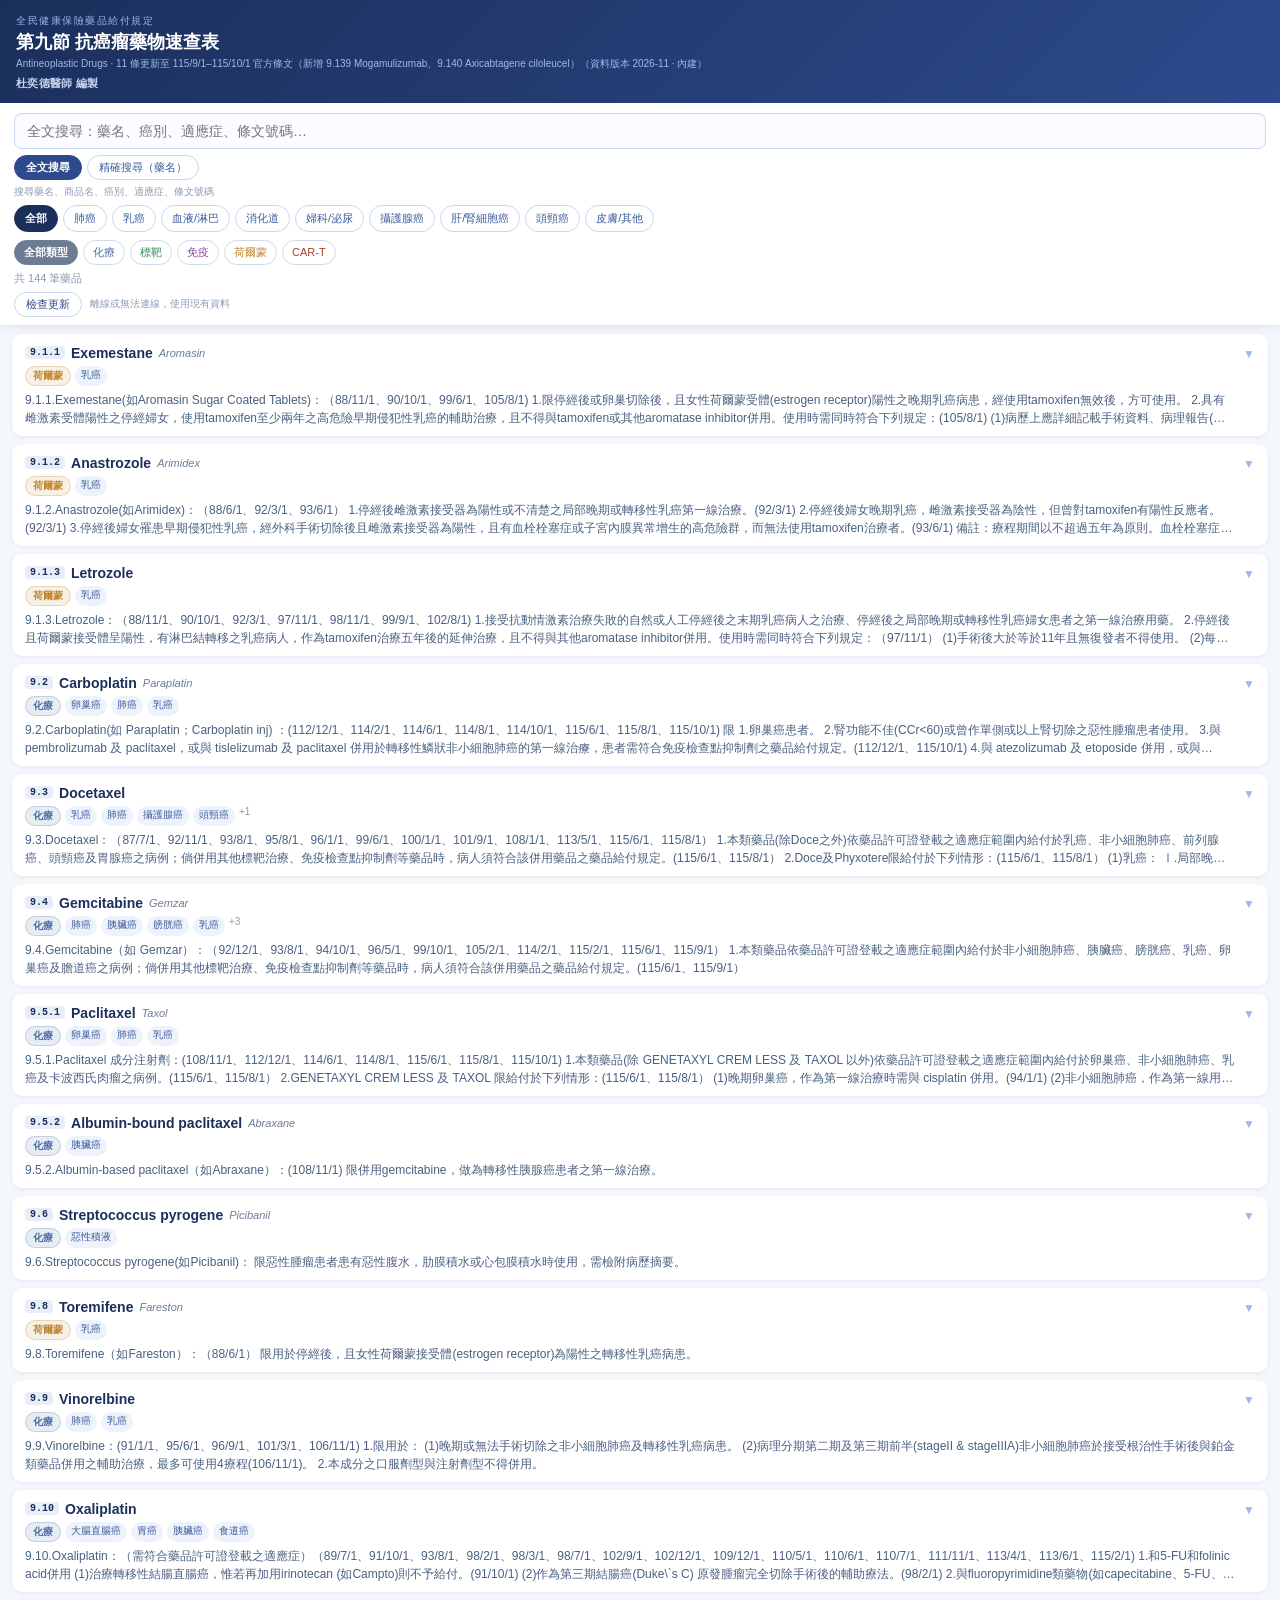
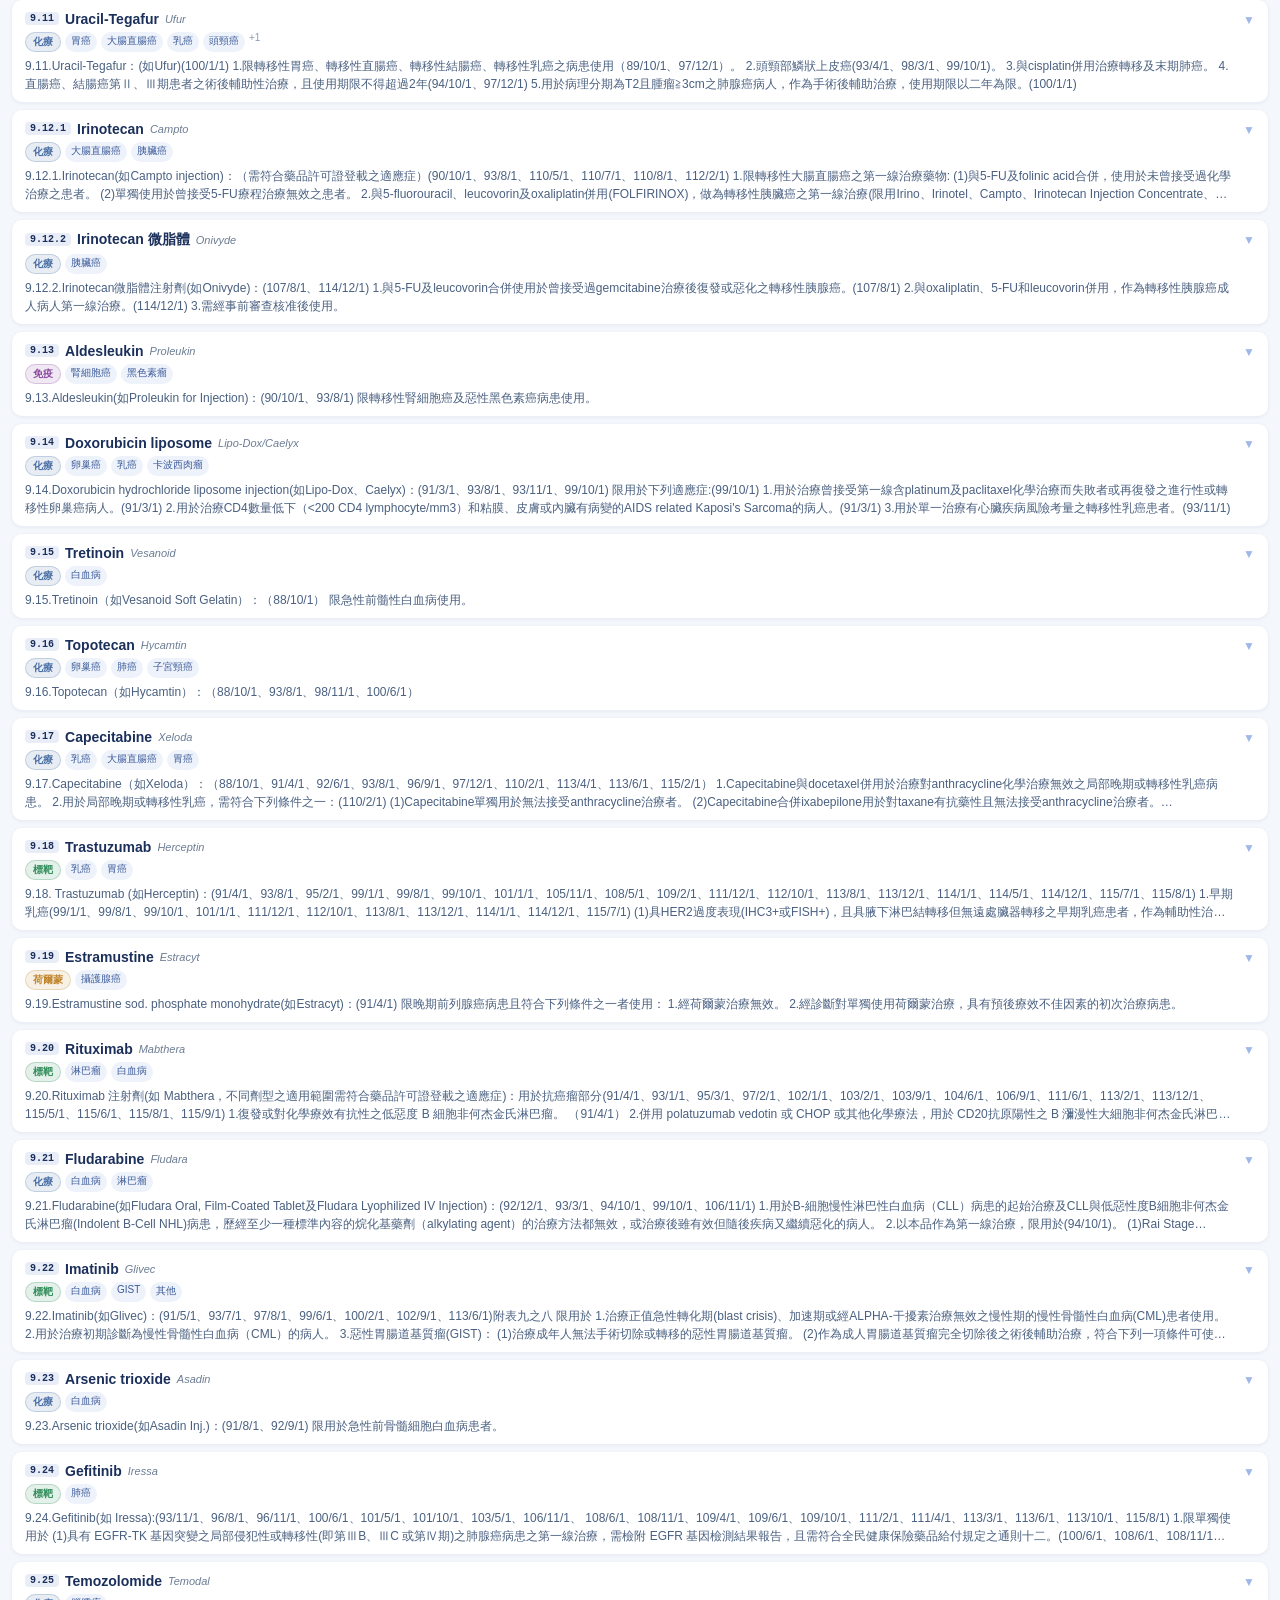
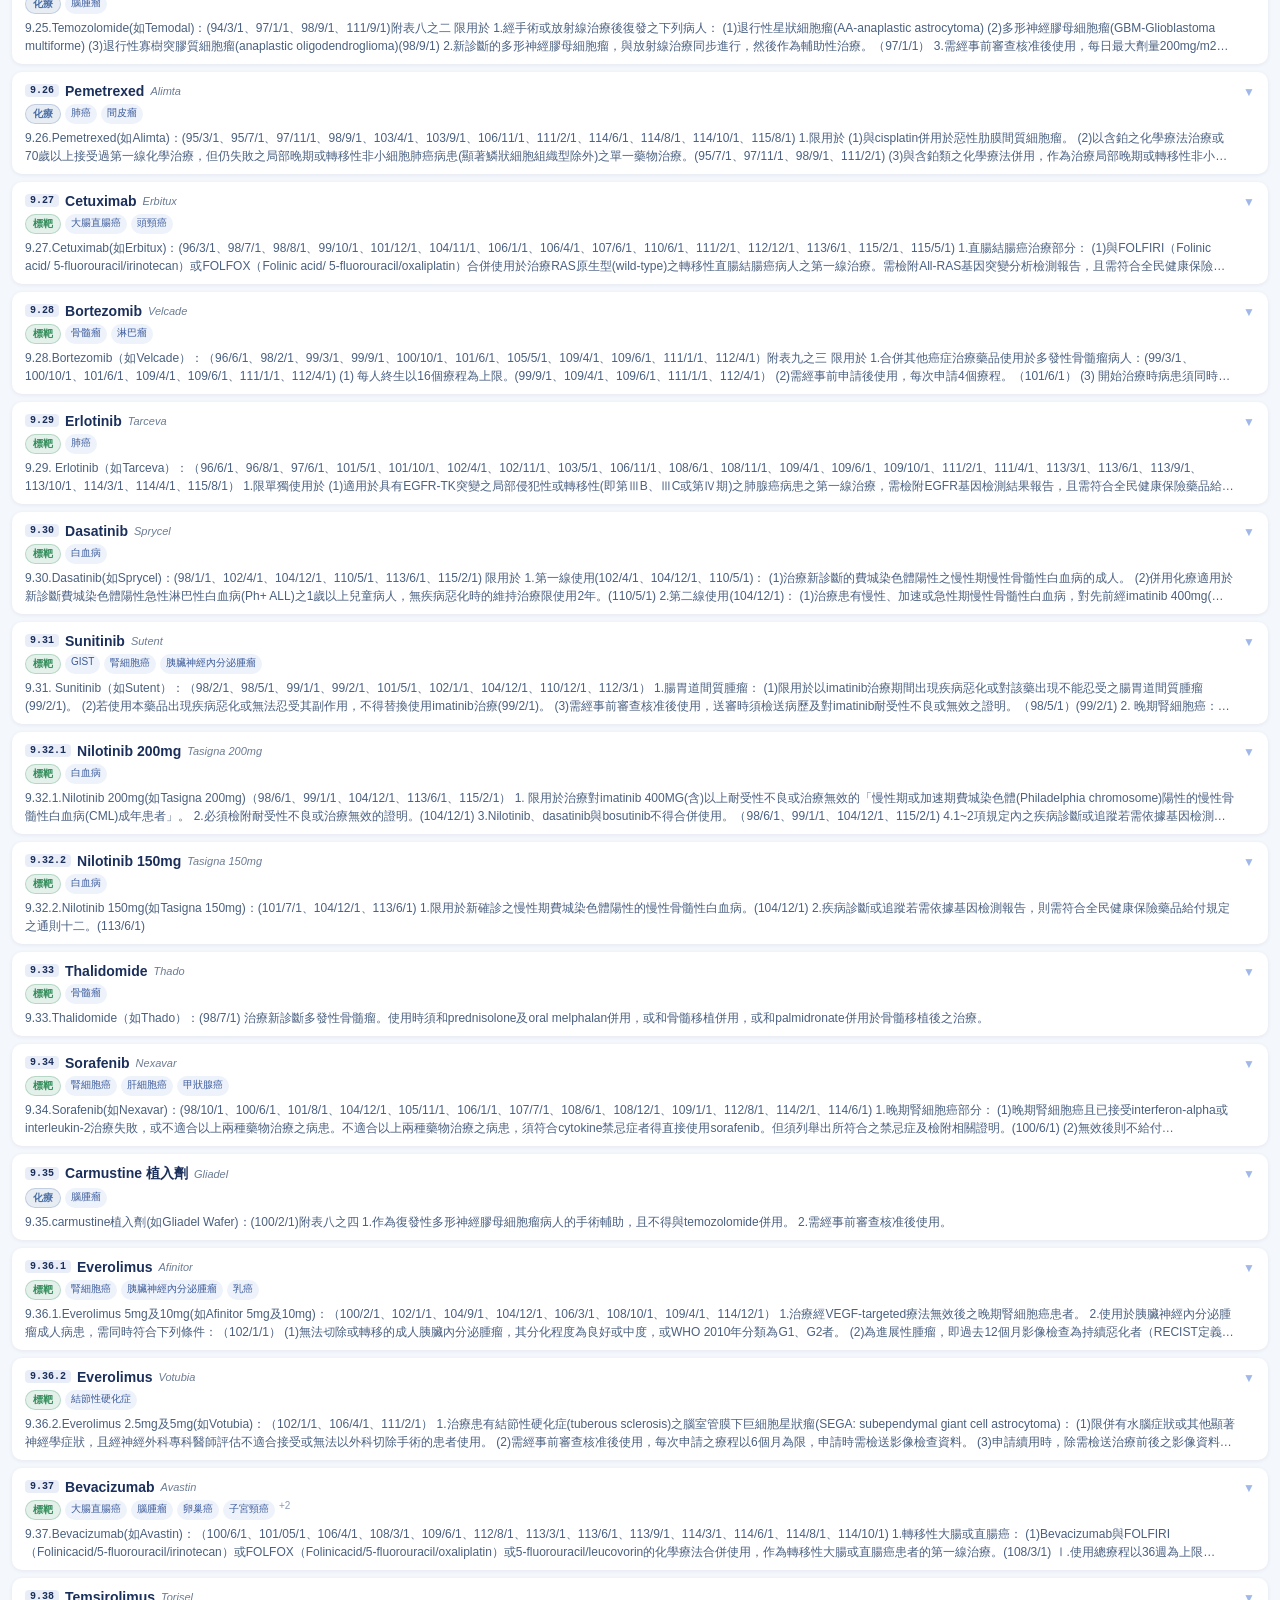
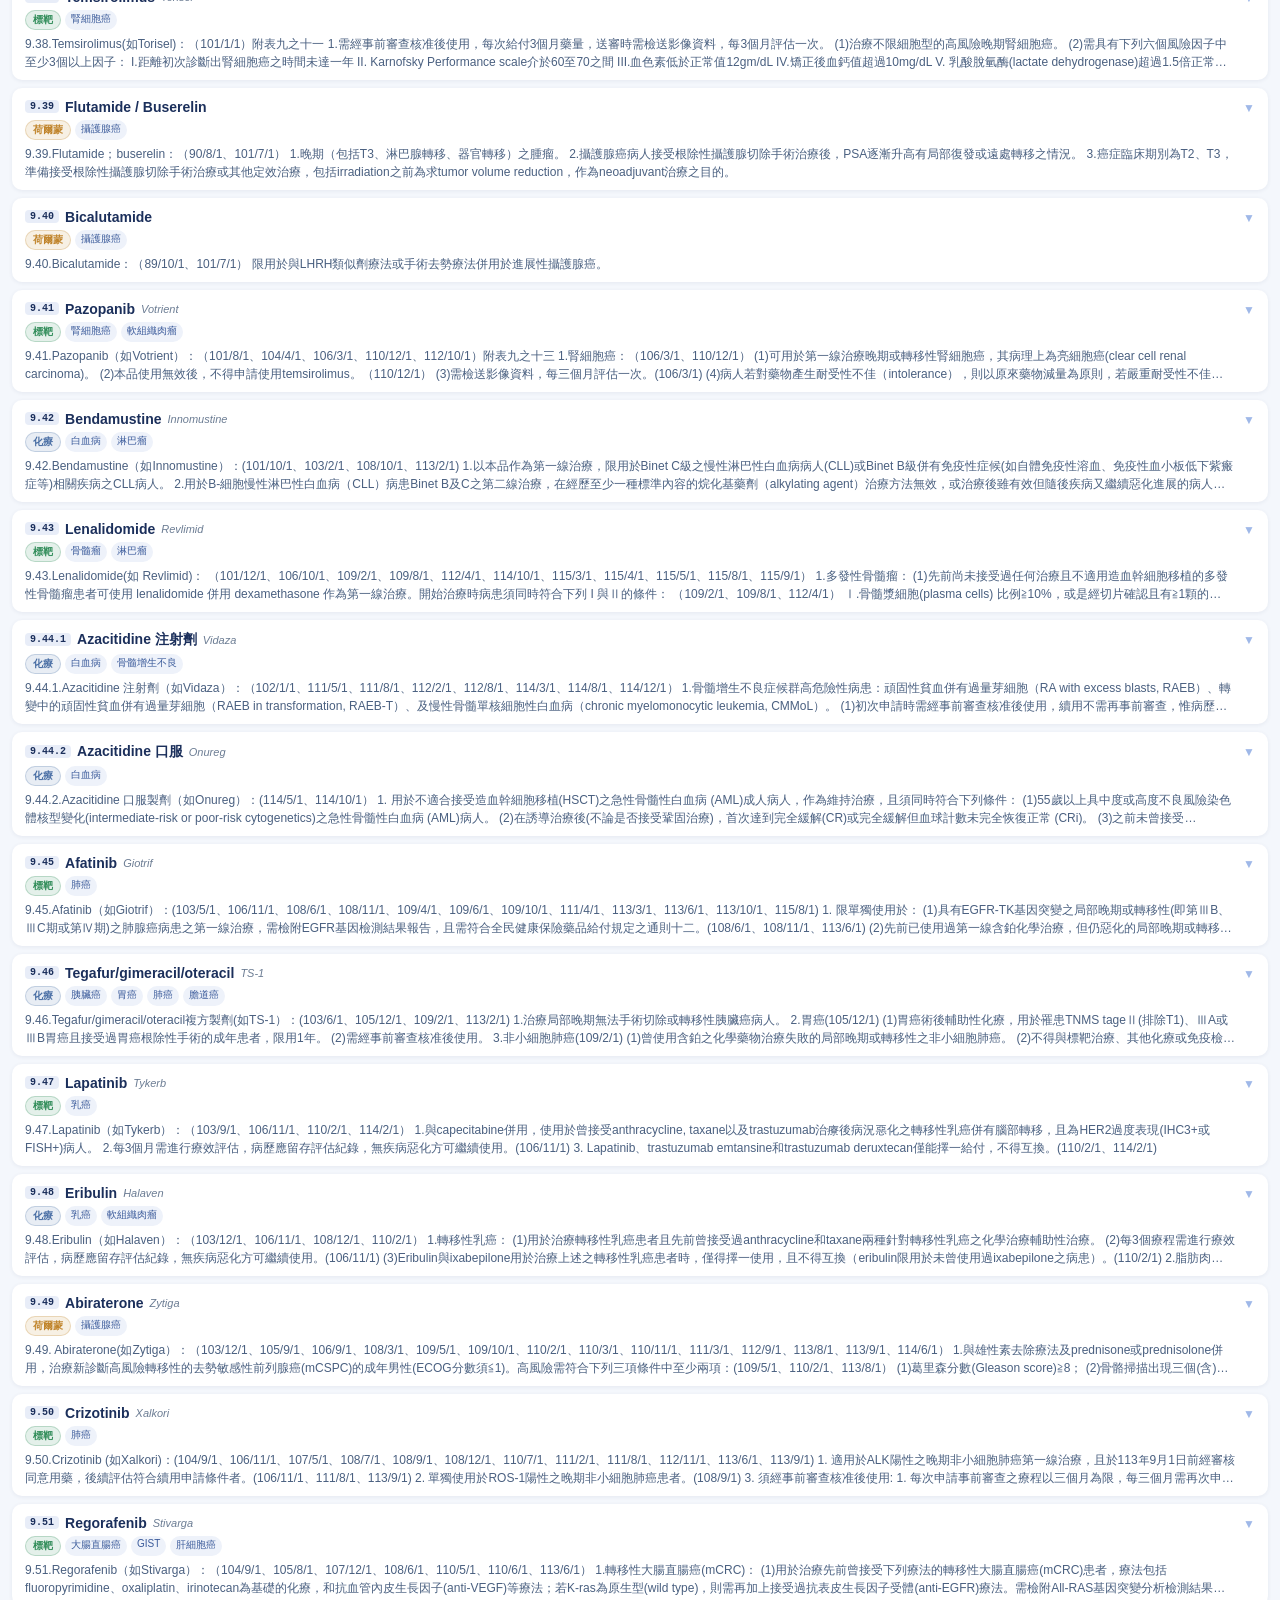
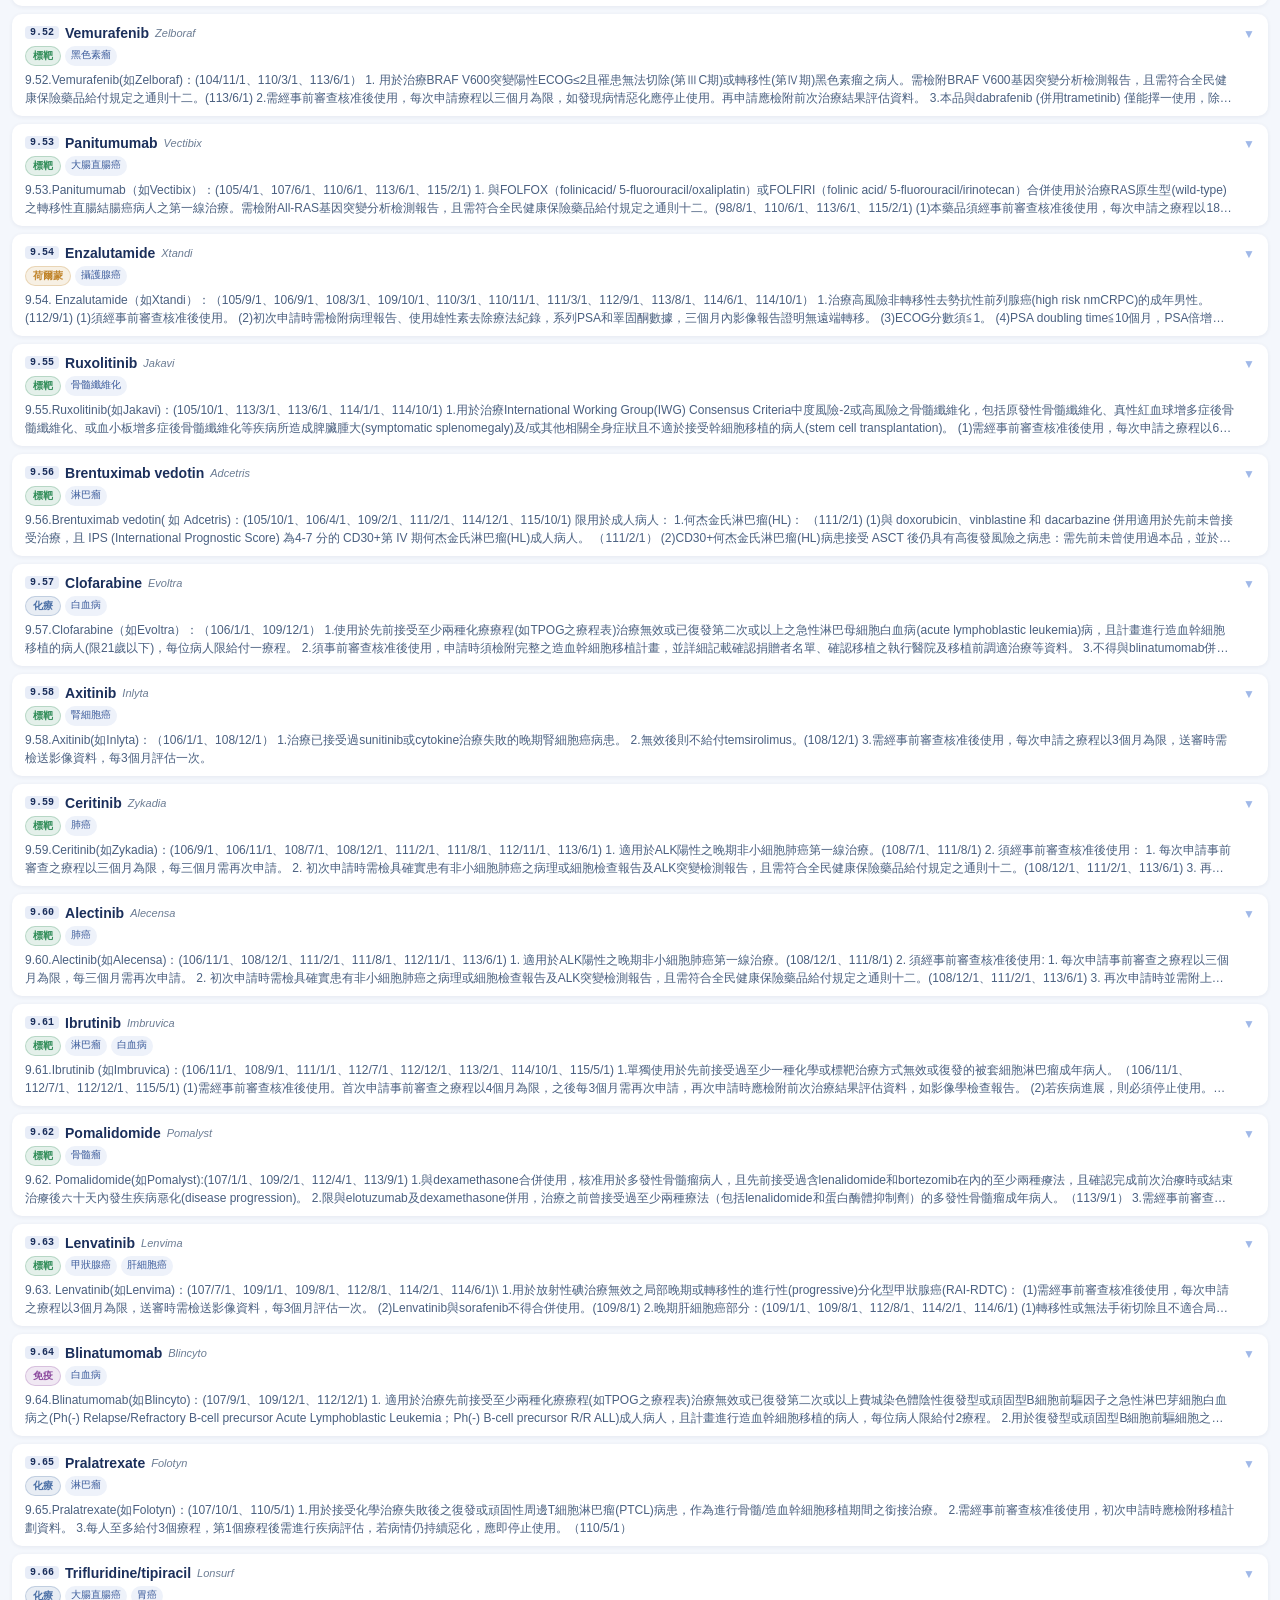
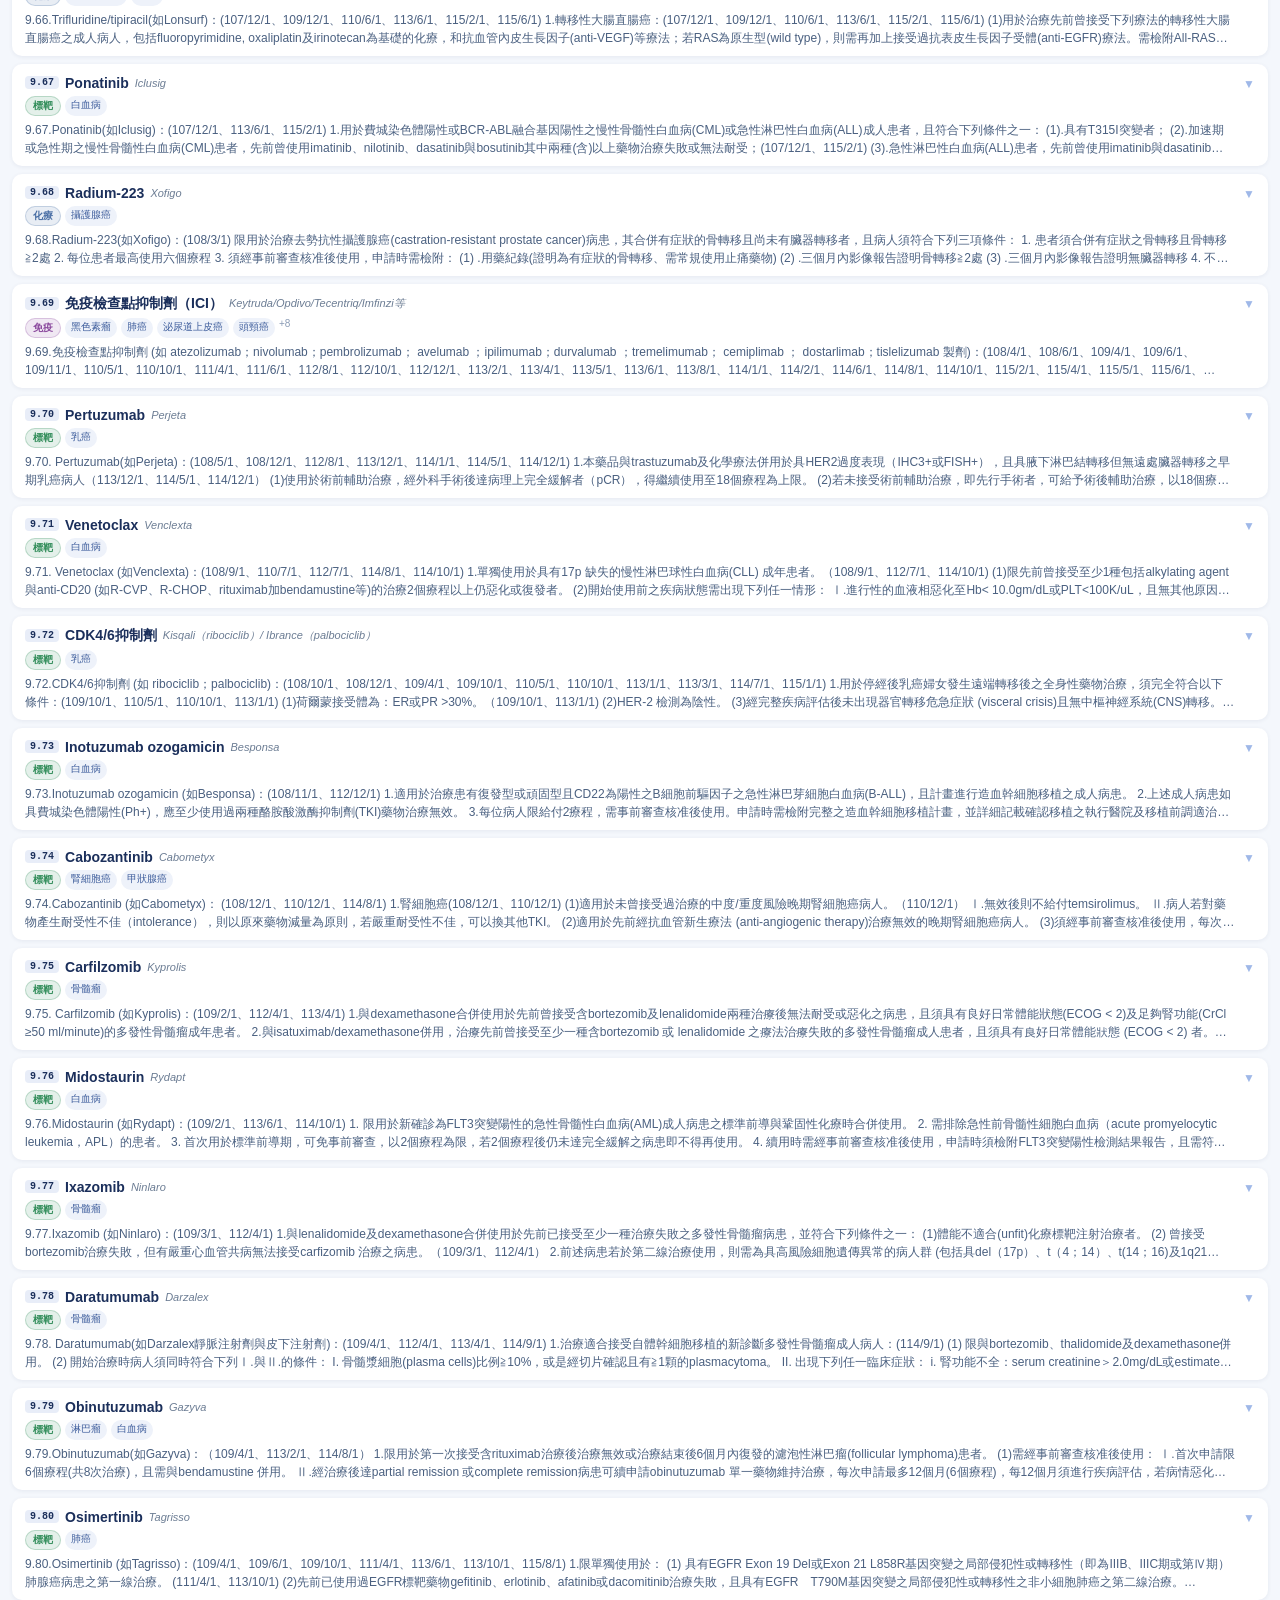
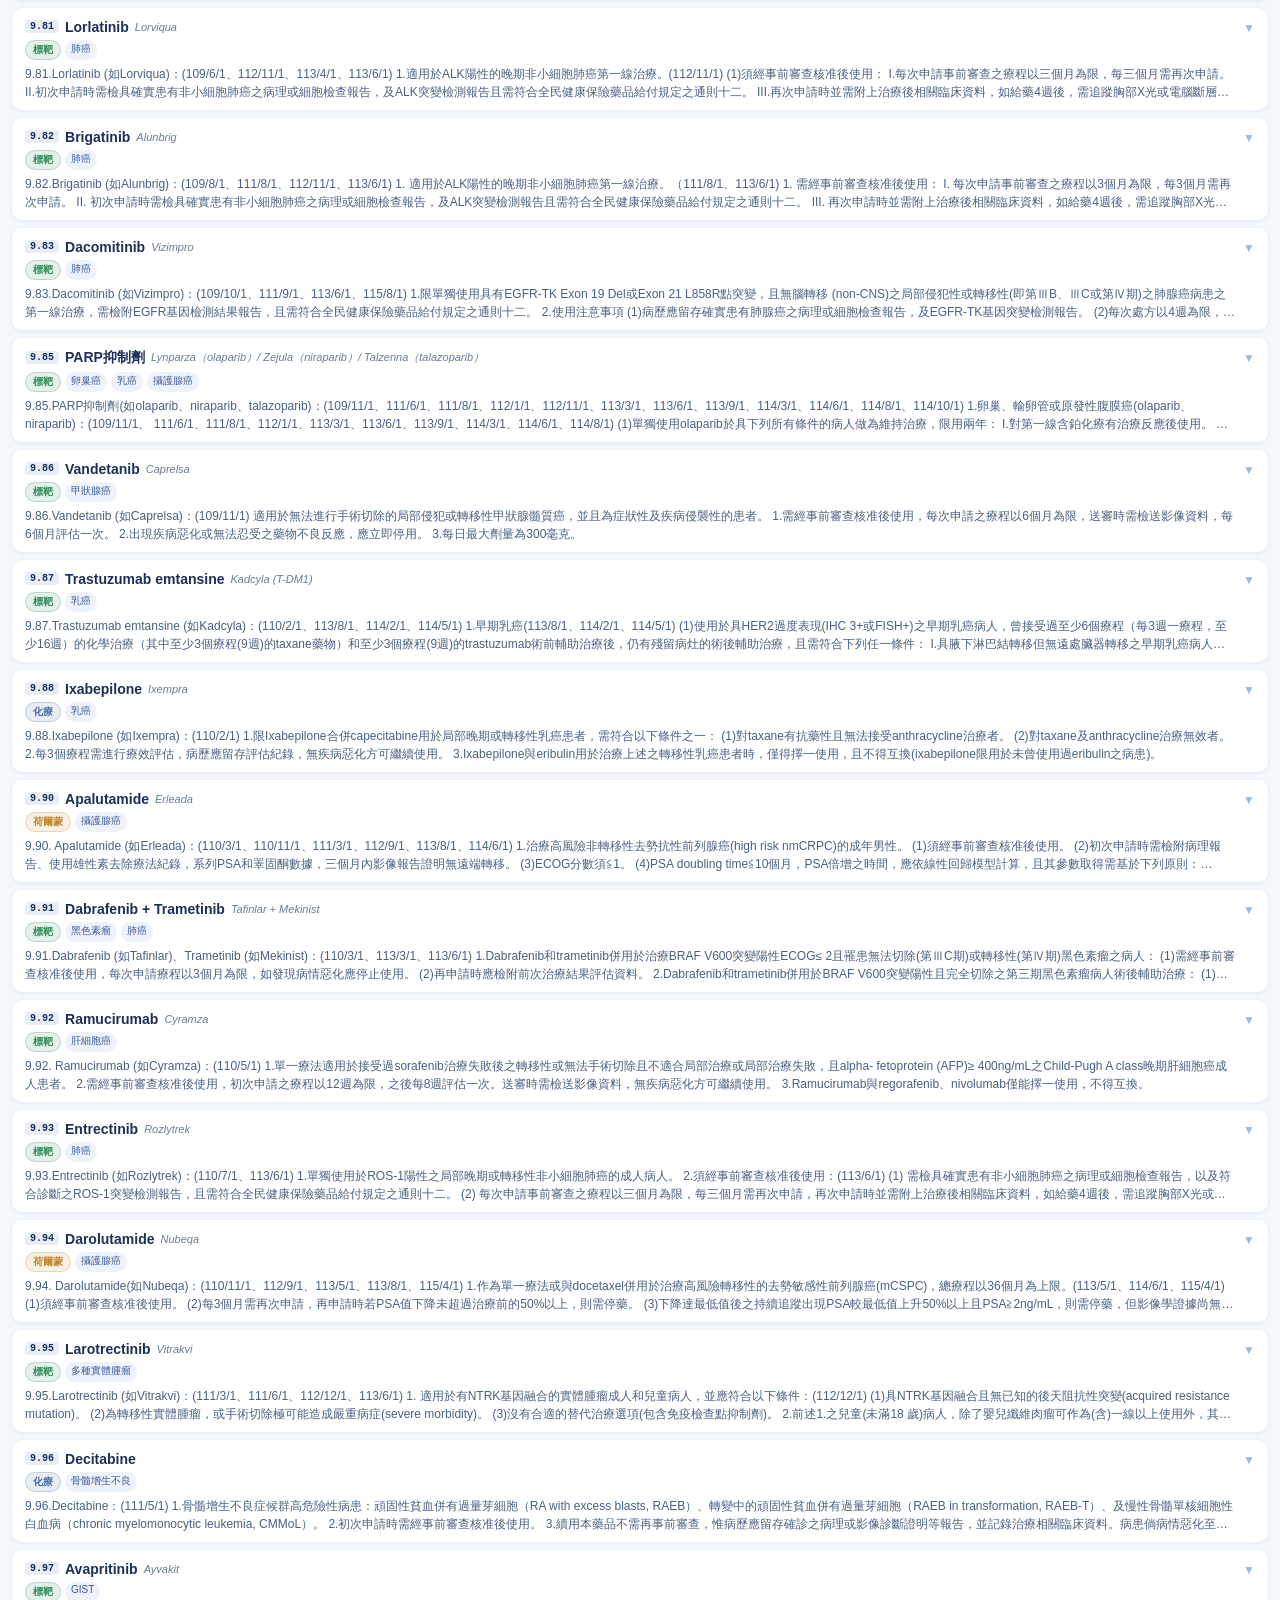
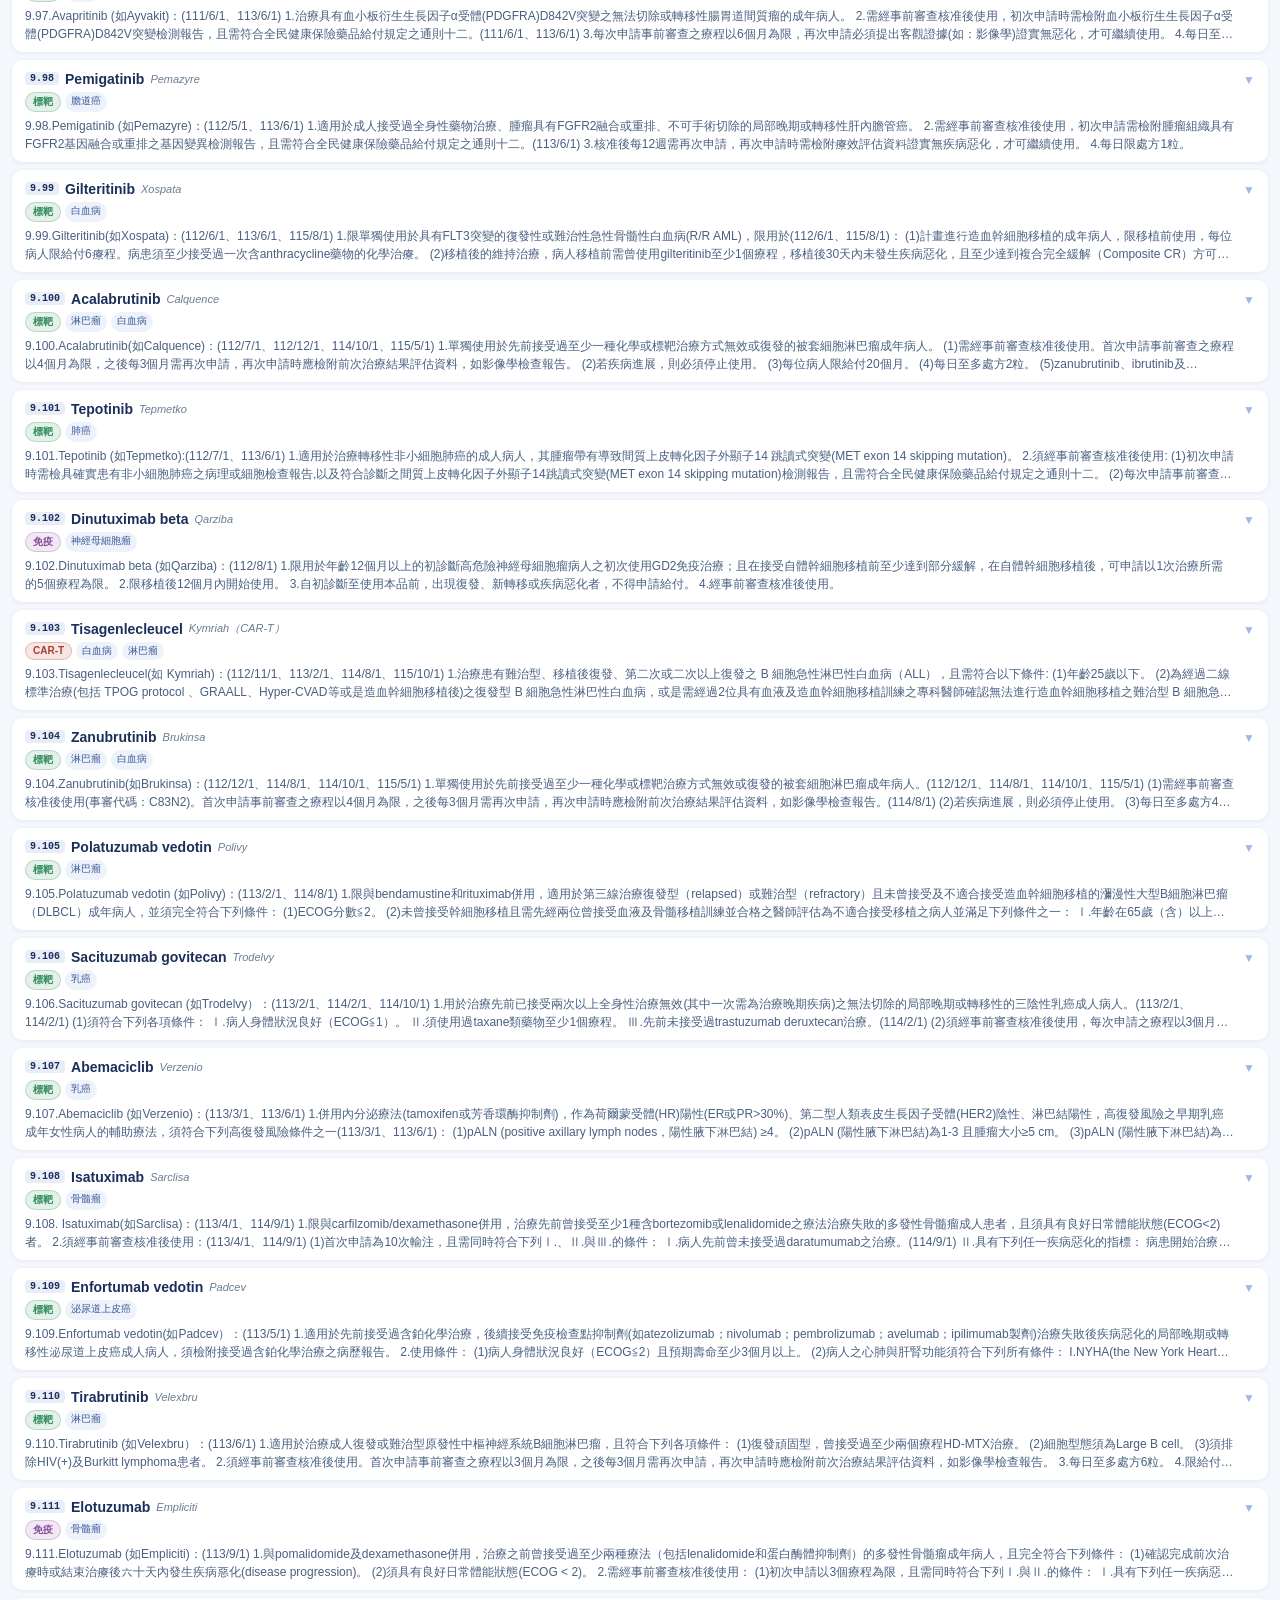
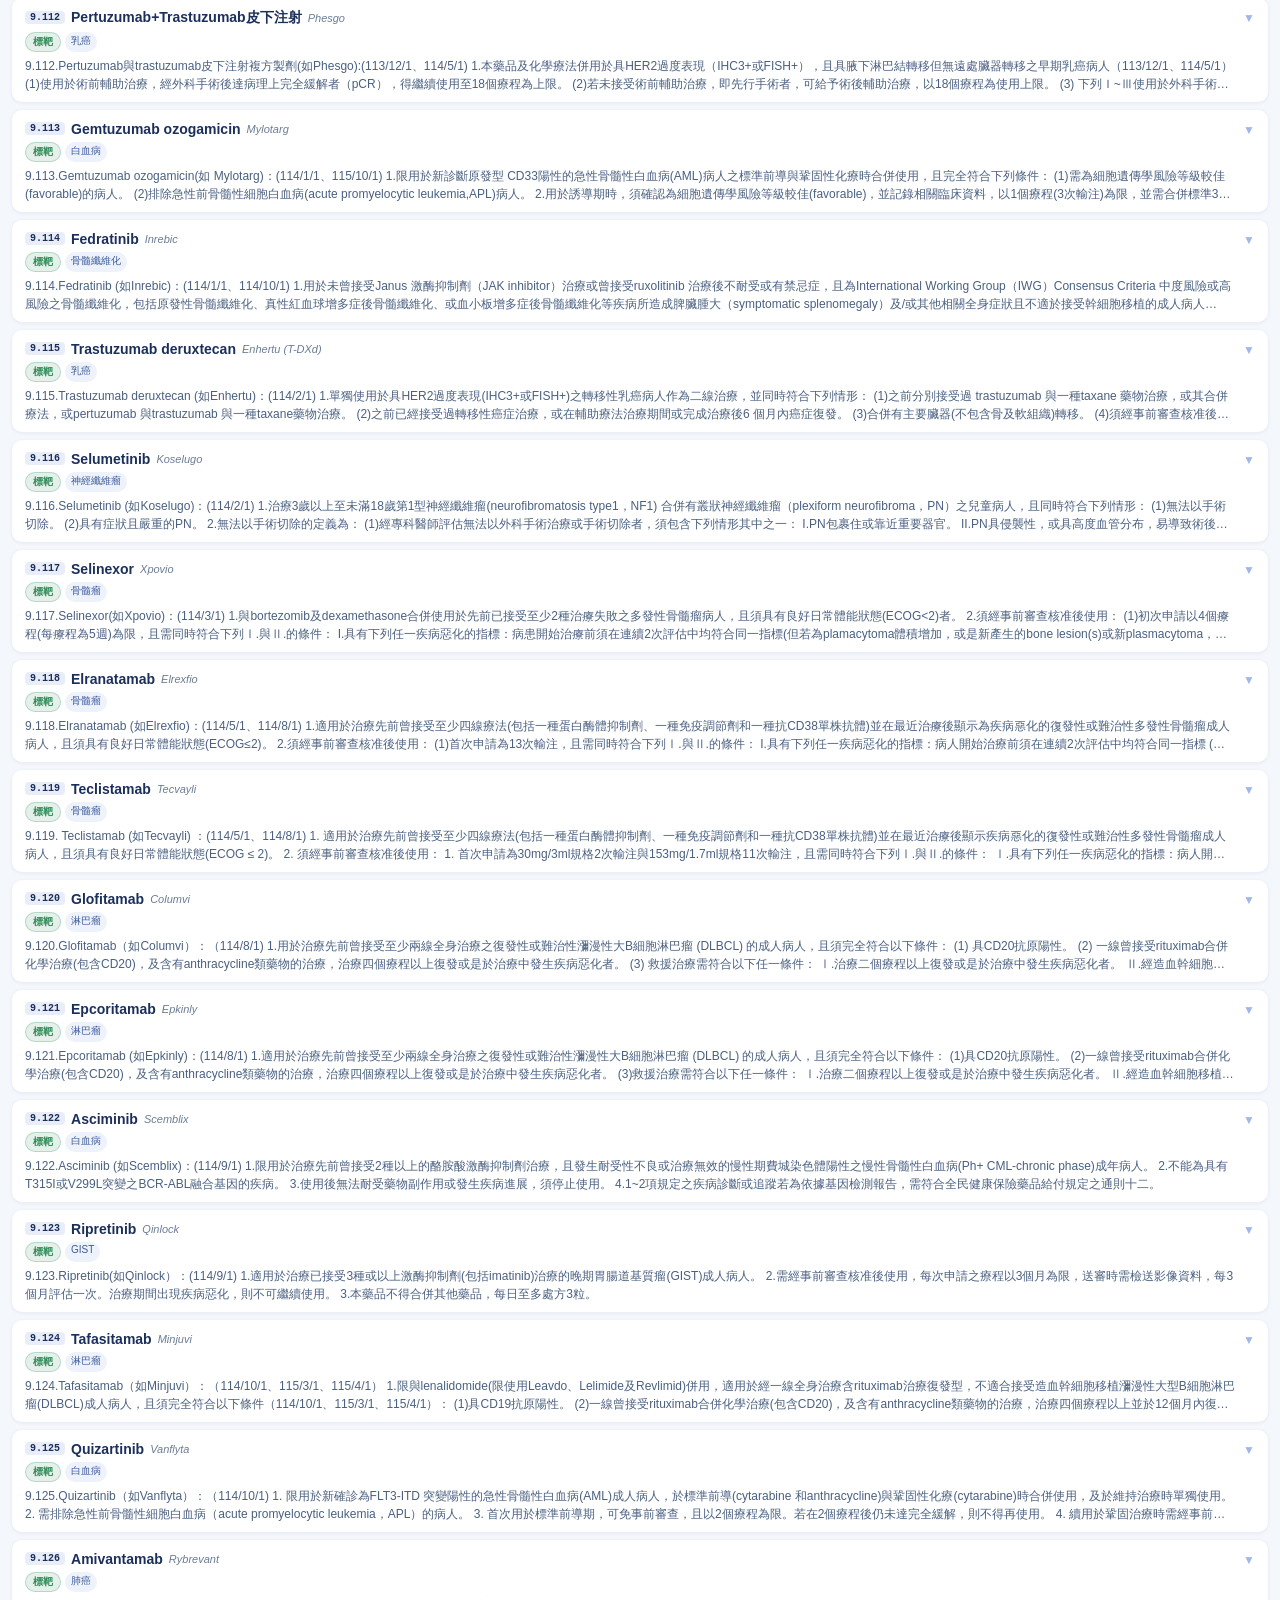
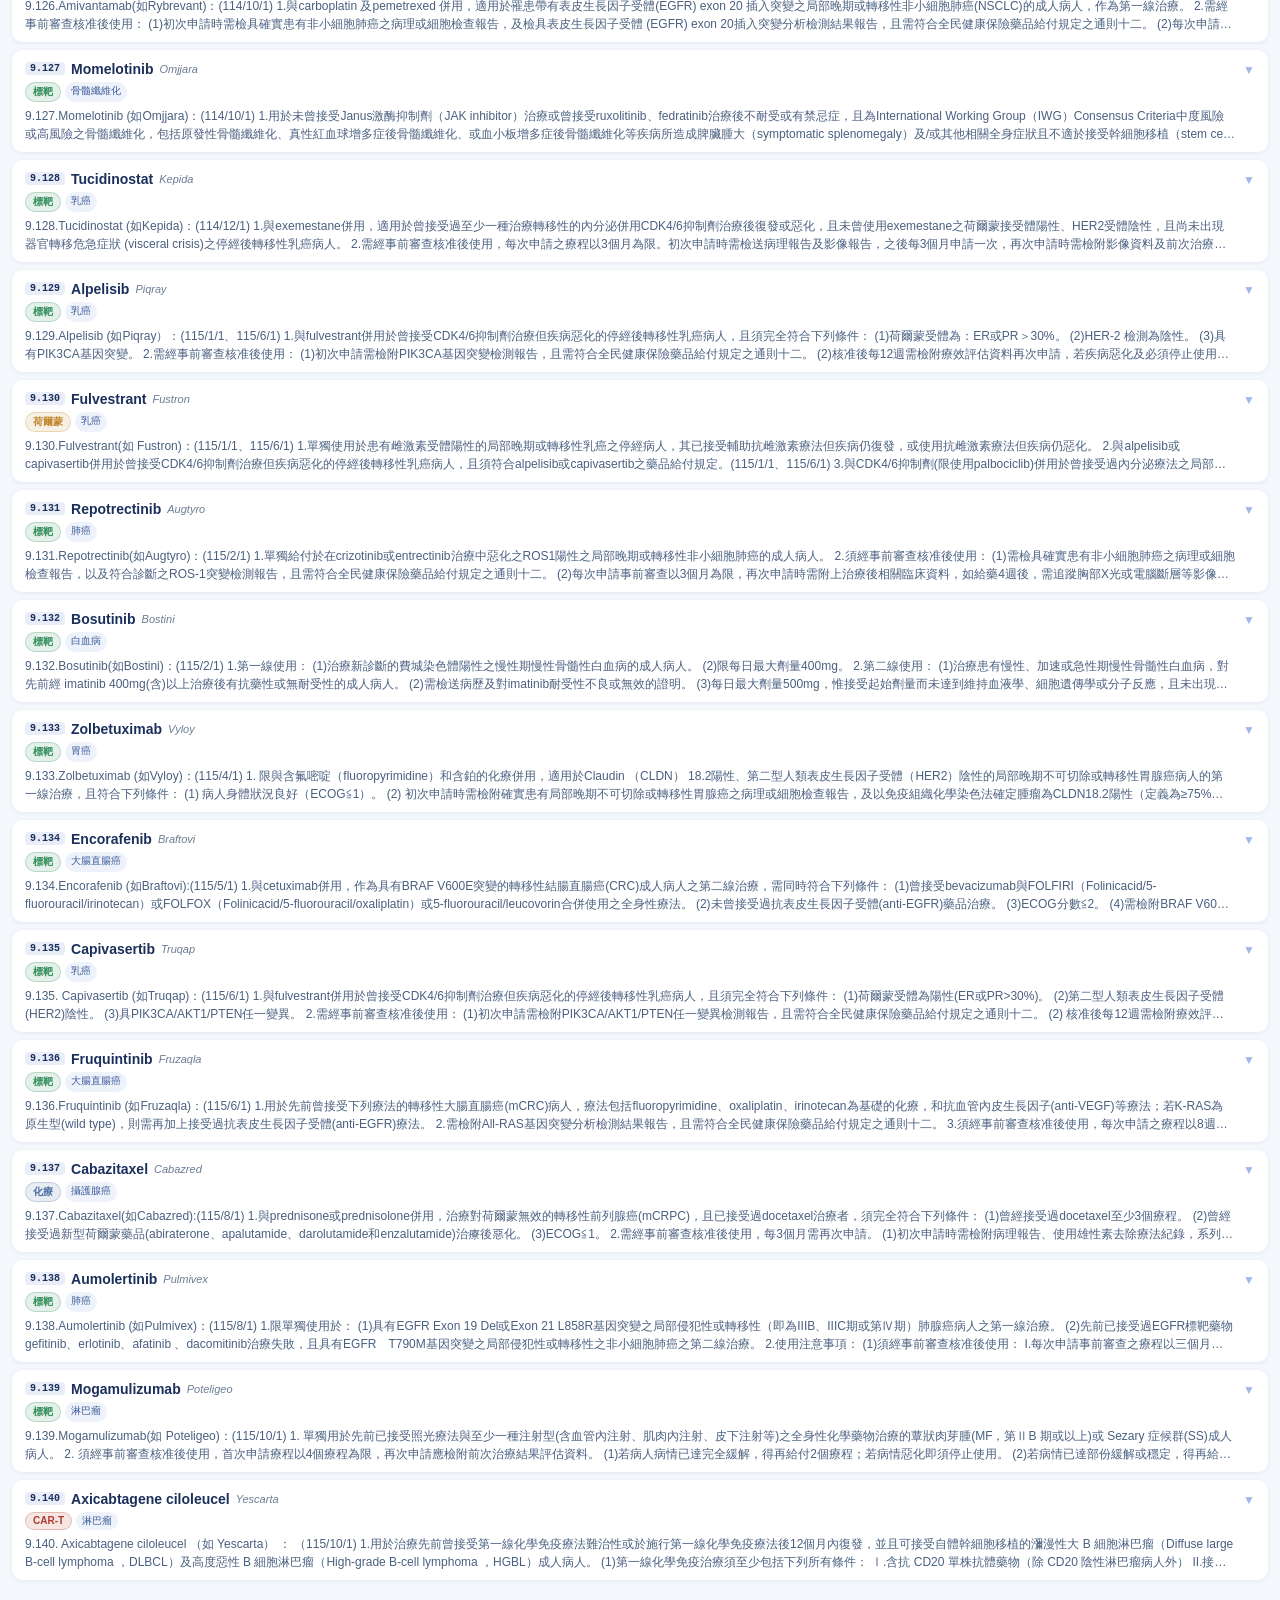
==== commit 07fed871: "更新至 2026-11：條文更新至 115/10/1，142→144 條 9 條修訂（115/9/1、115/10/1 生效）： - 9.2 Carboplatin、9.5.1 Paclitaxel：" ====
--- a/index.html
+++ b/index.html
@@ -122,7 +122,7 @@
    ✅ raw.githubusercontent.com/<帳號>/<repo>/main/nhi-ch9-data.json
    ⚠ 若把 repo 改名或改分支，這條要一起改。私人 repo 的 raw 網址帶會過期 token，不適用。 */
 const REMOTE_DATA_URL = "https://raw.githubusercontent.com/charlestutw/TWNIHCancerdrug/main/nhi-ch9-data.json";
-const EMBEDDED_SEED = {"version":"2026-07d","updated":"全 140 條官方 115/6/23 原文（新增 9.119–9.136 共 18 條）","source":"衛生福利部中央健康保險署 · 藥品給付規定第九節（115/6/23 公告版，chap9_1150623.docx）","groups":{"肺癌":["肺癌"],"乳癌":["乳癌"],"血液/淋巴":["白血病","淋巴瘤","骨髓瘤","骨髓增生不良","骨髓纖維化"],"消化道":["大腸直腸癌","胃癌","食道癌","胰臟癌","膽道癌","GIST","胰臟神經內分泌腫瘤"],"婦科/泌尿":["卵巢癌","子宮頸癌","泌尿道上皮癌","膀胱癌"],"攝護腺癌":["攝護腺癌"],"肝/腎細胞癌":["肝細胞癌","腎細胞癌"],"頭頸癌":["頭頸癌"],"皮膚/其他":["黑色素瘤","甲狀腺癌","神經母細胞瘤","神經纖維瘤","腦腫瘤","惡性積液","間皮瘤","多種實體腫瘤","結節性硬化症","軟組織肉瘤","卡波西肉瘤","其他"]},"drugs":[{"id":"9.1.1","name":"Exemestane","brand":"Aromasin","type":"HORMONE","cancers":["乳癌"],"verbatim":true,"eff":"2016-08-01","src":"chap9_1150623.docx","ind":"9.1.1.Exemestane(如Aromasin Sugar Coated Tablets)：（88/11/1、90/10/1、99/6/1、105/8/1)\n1.限停經後或卵巢切除後，且女性荷爾蒙受體(estrogen receptor)陽性之晚期乳癌病患，經使用tamoxifen無效後，方可使用。\n2.具有雌激素受體陽性之停經婦女，使用tamoxifen至少兩年之高危險早期侵犯性乳癌的輔助治療，且不得與tamoxifen或其他aromatase inhibitor併用。使用時需同時符合下列規定：(105/8/1)\n(1)病歷上應詳細記載手術資料、病理報告(應包含ER、PR之檢測結果且無復發現象)。\n(2)本案藥品使用不得超過三年。","req":"官方條文原文，生效日 2016-08-01｜來源 全民健保藥品給付規定第九節（115/6/23版）"},{"id":"9.1.2","name":"Anastrozole","brand":"Arimidex","type":"HORMONE","cancers":["乳癌"],"verbatim":true,"eff":"2004-06-01","src":"chap9_1150623.docx","ind":"9.1.2.Anastrozole(如Arimidex)：（88/6/1、92/3/1、93/6/1）\n1.停經後雌激素接受器為陽性或不清楚之局部晚期或轉移性乳癌第一線治療。(92/3/1)\n2.停經後婦女晚期乳癌，雌激素接受器為陰性，但曾對tamoxifen有陽性反應者。(92/3/1)\n3.停經後婦女罹患早期侵犯性乳癌，經外科手術切除後且雌激素接受器為陽性，且有血栓栓塞症或子宮內膜異常增生的高危險群，而無法使用tamoxifen治療者。(93/6/1)\n備註：療程期間以不超過五年為原則。血栓栓塞症或子宮內膜異常增生的高危險群需符合下列情形之一：\n(1)有腦血管梗塞病史者。\n(2)有靜脈血栓栓塞症病史者。\n(3)有子宮異常出血病史，且「經陰道超音波檢查」判定為子宮內膜異常增生的高危險群。","req":"官方條文原文，生效日 2004-06-01｜來源 全民健保藥品給付規定第九節（115/6/23版）"},{"id":"9.1.3","name":"Letrozole","brand":"","type":"HORMONE","cancers":["乳癌"],"verbatim":true,"eff":"2013-08-01","src":"chap9_1150623.docx","ind":"9.1.3.Letrozole：（88/11/1、90/10/1、92/3/1、97/11/1、98/11/1、99/9/1、102/8/1)\n1.接受抗動情激素治療失敗的自然或人工停經後之末期乳癌病人之治療、停經後之局部晚期或轉移性乳癌婦女患者之第一線治療用藥。\n2.停經後且荷爾蒙接受體呈陽性，有淋巴結轉移之乳癌病人，作為tamoxifen治療五年後的延伸治療，且不得與其他aromatase inhibitor併用。使用時需同時符合下列規定：（97/11/1）\n(1)手術後大於等於11年且無復發者不得使用。\n(2)每日最大劑量2.5mg，使用不得超過四年。\n3.停經後且荷爾蒙接受體呈陽性之早期乳癌病人，經外科手術切除後之輔助治療，且不得與tamoxifen或其他aromatase inhibitor併用。使用時需同時符合下列規定：(98/11/1、99/9/1、102/8/1)\n(1)每日最大劑量2.5mg，使用不得超過五年；\n(2)若由tamoxifen轉換使用本品，則使用期限合計不得超過5年。\n4.病歷上應詳細記載手術資料、病理報告(應包含ER、PR之檢測結果且無復發現象)及用藥紀錄(如tamoxifen使用五年證明)。","req":"官方條文原文，生效日 2013-08-01｜來源 全民健保藥品給付規定第九節（115/6/23版）"},{"id":"9.2","name":"Carboplatin","brand":"Paraplatin","type":"CHEMO","cancers":["卵巢癌","肺癌","乳癌"],"verbatim":true,"eff":"2026-06-01","src":"chap9_1150623.docx","ind":"9.2.Carboplatin(如Paraplatin；Carboplatin inj)：(112/12/1、114/2/1、114/6/1、114/8/1、114/10/1、115/6/1)\n限\n1.卵巢癌患者。\n2.腎功能不佳(CCr<60)或曾作單側或以上腎切除之惡性腫瘤患者使用。\n3.與pembrolizumab及paclitaxel併用於轉移性鱗狀非小細胞肺癌的第一線治療，患者需符合免疫檢查點抑制劑之藥品給付規定。(112/12/1)\n4.與atezolizumab及etoposide併用，或與durvalumab及etoposide併用於擴散期(extensive stage)小細胞肺癌成人患者時，患者需符合免疫檢查點抑制劑之藥品給付規定。(112/12/1、114/2/1)\n5.與pembrolizumab及pemetrexed(限使用Pexeda、Apeta或Pemetrexed Sandoz)併用，或與atezolizumab及bevacizumab(限使用Alymsys、Avastin、Abevmy、Vegzelma或Mvasi)、paclitaxel併用，做為轉移性且不具有EGFR/ALK/ROS-1腫瘤基因異常的非鱗狀非小細胞肺癌的第一線治療，患者需符合免疫檢查點抑制劑之藥品給付規定。(114/6/1、114/8/1)\n6.與pembrolizumab及paclitaxel併用於早期三陰性乳癌(第II期至第IIIb期，cT1c N1-2或T2-4 N0-2)病人的術前前導性治療用藥，病人需符合免疫檢查點抑制劑之藥品給付規定。(114/6/1)\n7.與amivantamab 及pemetrexed 併用於罹患帶有表皮生長因子受體(EGFR) exon 20 插入突變之局部晚期或轉移性非小細胞肺癌(NSCLC)的成人病人，作為第一線治療。(114/10/1)\n8.與nivolumab併用於可切除（腫瘤≧4公分或淋巴結陽性N1/N2(排除N3)，且無疾病轉移M0）之不具EGFR或ALK腫瘤基因異常之非小細胞肺癌術前輔助治療成人病人，至多3個療程，且病人需符合免疫檢查點抑制劑之藥品給付規定。(115/6/1)","req":"官方條文原文，生效日 2026-06-01｜來源 全民健保藥品給付規定第九節（115/6/23版）"},{"id":"9.3","name":"Docetaxel","brand":"","type":"CHEMO","cancers":["乳癌","肺癌","攝護腺癌","頭頸癌","胃癌"],"verbatim":true,"eff":"2026-06-01","src":"chap9_1150623.docx","ind":"9.3.Docetaxel：（87/7/1、92/11/1、93/8/1、95/8/1、96/1/1、99/6/1、100/1/1、101/9/1、108/1/1、113/5/1、115/6/1）\n1.本類藥品(除Doce及Phyxotere之外)依藥品許可證登載之適應症範圍內給付於乳癌、非小細胞肺癌、前列腺癌、頭頸癌及胃腺癌之病例；倘併用其他標靶治療、免疫檢查點抑制劑等藥品時，病人須符合該併用藥品之藥品給付規定。(115/6/1）\n2.Doce及Phyxotere限給付於下列情形：(115/6/1）\n(1)乳癌：\nⅠ.局部晚期或轉移性乳癌。\nⅡ.與anthracycline合併使用於腋下淋巴結轉移之早期乳癌之術後輔助性化學治療。(99/6/1)\nⅢ.早期乳癌手術後，經診斷為三陰性反應且無淋巴轉移的病人，得作為與cyclophosphamide併用doxorubicin的化學輔助療法。(101/9/1）\n(2)非小細胞肺癌：局部晚期或轉移性非小細胞肺癌。\n(3)前列腺癌：\nⅠ.於荷爾蒙治療失敗之轉移性前列腺癌。\nⅡ.與darolutamide併用於治療高風險轉移性的去勢敏感性前列腺癌(mCSPC)，患者需符合darolutamide之藥品給付規定。(113/5/1)\n(4)頭頸癌：限局部晚期且無遠端轉移之頭頸部鱗狀細胞癌且無法手術切除者，與cisplatin及5-fluorouracil併用，作為放射治療前的引導治療，限使用4個療程。(100/1/1)\n(5)胃腺癌：晚期胃腺癌患者，包括胃食道接合處之腺癌。(108/1/1)","req":"官方條文原文，生效日 2026-06-01｜來源 全民健保藥品給付規定第九節（115/6/23版）"},{"id":"9.4","name":"Gemcitabine","brand":"Gemzar","type":"CHEMO","cancers":["肺癌","胰臟癌","膀胱癌","乳癌","卵巢癌","膽道癌","泌尿道上皮癌"],"verbatim":true,"eff":"2026-06-01","src":"chap9_1150623.docx","ind":"9.4.Gemcitabine（如Gemzar）：（92/12/1、93/8/1、94/10/1、96/5/1、99/10/1、105/2/1、114/2/1、115/2/1、115/6/1）\n1.本類藥品(除Gemmis之外)依藥品許可證登載之適應症範圍內給付於非小細胞肺癌、胰臟癌、膀胱癌、乳癌、卵巢癌及膽道癌之病例；倘併用其他標靶治療、免疫檢查點抑制劑等藥品時，病人須符合該併用藥品之藥品給付規定。(115/6/1）\n2. Gemmis限給付於下列情形：(115/6/1）\n(1)晚期或無法手術切除之非小細胞肺癌及胰臟癌病患。\n(2)晚期膀胱癌病患。（92/12/1）\n(3)Gemcitabine與paclitaxel併用，可使用於曾經使用過anthracycline之局部復發且無法手術切除或轉移性之乳癌病患。（94/10/1）\n(4)用於曾經使用含鉑類藥物(platinum-based)治療後復發且間隔至少6個月之卵巢癌，作為第二線治療。（96/5/1、99/10/1）\n(5)無法手術切除或晚期或復發之膽道癌(含肝內膽管)病患。（105/2/1）\n(6)與durvalumab及cisplatin併用於治療局部晚期或轉移性未接受治療或不可手術之膽道癌(biliary tract cancer)成人病人(壺腹癌除外)，患者需符合免疫檢查點抑制劑之藥品給付規定。（114/2/1)\n(7)與nivolumab及cisplatin併用於無法切除或轉移性泌尿道上皮癌成人病人的第一線治療，病人需符合免疫檢查點抑制劑之藥品給付規定，且至多6個療程。（115/2/1)","req":"官方條文原文，生效日 2026-06-01｜來源 全民健保藥品給付規定第九節（115/6/23版）"},{"id":"9.5.1","name":"Paclitaxel","brand":"Taxol","type":"CHEMO","cancers":["卵巢癌","肺癌","乳癌"],"verbatim":true,"eff":"2026-06-01","src":"chap9_1150623.docx","ind":"9.5.1.Paclitaxel成分注射劑：(108/11/1、112/12/1、114/6/1、114/8/1、115/6/1)\n1.本類藥品(除PHYXOL、GENETAXYL CREM LESS及TAXOL之外)依藥品許可證登載之適應症範圍內給付於卵巢癌、非小細胞肺癌、乳癌及卡波西氏肉瘤之病例；倘併用其他標靶治療、免疫檢查點抑制劑等藥品時，病人須符合該併用藥品之藥品給付規定。(115/6/1）\n2.PHYXOL、GENETAXYL CREM LESS及TAXOL限給付於下列情形：(115/6/1）\n(1)晚期卵巢癌，作為第一線治療時需與cisplatin併用。(94/1/1)\n(2)非小細胞肺癌，作為第一線用藥時需與cisplatin併用。(94/1/1)\n(3)與pembrolizumab及carboplatin併用於轉移性鱗狀非小細胞肺癌的第一線治療，患者需符合免疫檢查點抑制劑之藥品給付規定。(112/12/1)\n(4)已使用合併療法(除非有禁忌症、至少應包括使用anthracycline)失敗的轉移性乳癌患者。（91/4/1、94/1/1)\n(5)腋下淋巴轉移之乳癌且動情素受體為陰性之患者，paclitaxel可作為接續含doxorubicin在內之輔助化學治療。（91/4/1、94/1/1、98/8/1)\n(6)卡波西氏肉瘤第二線用藥。（88/11/1）\n(7)與pembrolizumab及carboplatin併用於早期三陰性乳癌(第II期至第IIIb期，cT1c N1-2 或 T2-4 N0-2)病人的術前前導性治療用藥，病人需符合免疫檢查點抑制劑之藥品給付規定。(114/6/1)\n(8)與atezolizumab及bevacizumab(限使用Alymsys、Avastin、Abevmy、Vegzelma或Mvasi)、carboplatin併用於轉移性非鱗狀非小細胞肺癌第一線治療，患者需符合免疫檢查點抑制劑之藥品給付規定。(114/6/1、114/8/1)","req":"官方條文原文，生效日 2026-06-01｜來源 全民健保藥品給付規定第九節（115/6/23版）"},{"id":"9.5.2","name":"Albumin-bound paclitaxel","brand":"Abraxane","type":"CHEMO","cancers":["胰臟癌"],"verbatim":true,"eff":"2019-11-01","src":"chap9_1150623.docx","ind":"9.5.2.Albumin-based paclitaxel（如Abraxane）：(108/11/1)\n限併用gemcitabine，做為轉移性胰腺癌患者之第一線治療。","req":"官方條文原文，生效日 2019-11-01｜來源 全民健保藥品給付規定第九節（115/6/23版）"},{"id":"9.6","name":"Streptococcus pyrogene","brand":"Picibanil","type":"CHEMO","cancers":["惡性積液"],"verbatim":true,"eff":"","src":"chap9_1150623.docx","ind":"9.6.Streptococcus pyrogene(如Picibanil)：\n限惡性腫瘤患者患有惡性腹水，肋膜積水或心包膜積水時使用，需檢附病歷摘要。","req":"官方條文原文，生效日 未標示｜來源 全民健保藥品給付規定第九節（115/6/23版）"},{"id":"9.8","name":"Toremifene","brand":"Fareston","type":"HORMONE","cancers":["乳癌"],"verbatim":true,"eff":"1999-06-01","src":"chap9_1150623.docx","ind":"9.8.Toremifene（如Fareston）：（88/6/1）\n限用於停經後，且女性荷爾蒙接受體(estrogen receptor)為陽性之轉移性乳癌病患。","req":"官方條文原文，生效日 1999-06-01｜來源 全民健保藥品給付規定第九節（115/6/23版）"},{"id":"9.9","name":"Vinorelbine","brand":"","type":"CHEMO","cancers":["肺癌","乳癌"],"verbatim":true,"eff":"2017-11-01","src":"chap9_1150623.docx","ind":"9.9.Vinorelbine：(91/1/1、95/6/1、96/9/1、101/3/1、106/11/1)\n1.限用於：\n(1)晚期或無法手術切除之非小細胞肺癌及轉移性乳癌病患。\n(2)病理分期第二期及第三期前半(stageII & stageIIIA)非小細胞肺癌於接受根治性手術後與鉑金類藥品併用之輔助治療，最多可使用4療程(106/11/1)。\n2.本成分之口服劑型與注射劑型不得併用。","req":"官方條文原文，生效日 2017-11-01｜來源 全民健保藥品給付規定第九節（115/6/23版）"},{"id":"9.10","name":"Oxaliplatin","brand":"","type":"CHEMO","cancers":["大腸直腸癌","胃癌","胰臟癌","食道癌"],"verbatim":true,"eff":"2026-02-01","src":"chap9_1150623.docx","ind":"9.10.Oxaliplatin：（需符合藥品許可證登載之適應症）（89/7/1、91/10/1、93/8/1、98/2/1、98/3/1、98/7/1、102/9/1、102/12/1、109/12/1、110/5/1、110/6/1、110/7/1、111/11/1、113/4/1、113/6/1、115/2/1)\n1.和5-FU和folinic acid併用\n(1)治療轉移性結腸直腸癌，惟若再加用irinotecan (如Campto)則不予給付。(91/10/1)\n(2)作為第三期結腸癌(Duke\\`s C) 原發腫瘤完全切除手術後的輔助療法。(98/2/1)\n2.與fluoropyrimidine類藥物(如capecitabine、5-FU、UFUR，但不包含TS-1)併用，可用於局部晚期及復發/轉移性胃癌之治療。(須依藥品許可證登載之適應症使用)。(98/2/1、98/3/1、98/7/1、102/9/1、102/12/1、109/12/1）\n3.與5-fluorouracil、leucovorin及irinotecan併用(FOLFIRINOX)，作為轉移性胰臟癌之第一線治療。(110/5/1、110/6/1、110/7/1、111/11/1)\n4.與nivolumab及fluoropyrimidine（5-FU或capecitabine）併用於第一線治療晚期或轉移性且不具有HER2過度表現的胃癌病人，病人需符合免疫檢查點抑制劑之藥品給付規定。(113/4/1、113/6/1、115/2/1)\n5.與nivolumab及fluoropyrimidine併用於無法接受化學放射性治療或手術切除等治癒性治療之晚期或轉移性食道鱗狀細胞癌成人病人的第一線治療，病人需符合免疫檢查點抑制劑之藥品給付規定。(115/2/1)","req":"官方條文原文，生效日 2026-02-01｜來源 全民健保藥品給付規定第九節（115/6/23版）"},{"id":"9.11","name":"Uracil-Tegafur","brand":"Ufur","type":"CHEMO","cancers":["胃癌","大腸直腸癌","乳癌","頭頸癌","肺癌"],"verbatim":true,"eff":"2011-01-01","src":"chap9_1150623.docx","ind":"9.11.Uracil-Tegafur：(如Ufur)(100/1/1)\n1.限轉移性胃癌、轉移性直腸癌、轉移性結腸癌、轉移性乳癌之病患使用（89/10/1、97/12/1）。\n2.頭頸部鱗狀上皮癌(93/4/1、98/3/1、99/10/1)。\n3.與cisplatin併用治療轉移及末期肺癌。\n4.直腸癌、結腸癌第Ⅱ、Ⅲ期患者之術後輔助性治療，且使用期限不得超過2年(94/10/1、97/12/1)\n5.用於病理分期為T2且腫瘤≧3cm之肺腺癌病人，作為手術後輔助治療，使用期限以二年為限。(100/1/1)","req":"官方條文原文，生效日 2011-01-01｜來源 全民健保藥品給付規定第九節（115/6/23版）"},{"id":"9.12.1","name":"Irinotecan","brand":"Campto","type":"CHEMO","cancers":["大腸直腸癌","胰臟癌"],"verbatim":true,"eff":"2023-02-01","src":"chap9_1150623.docx","ind":"9.12.1.Irinotecan(如Campto injection)：（需符合藥品許可證登載之適應症）(90/10/1、93/8/1、110/5/1、110/7/1、110/8/1、112/2/1)\n1.限轉移性大腸直腸癌之第一線治療藥物:\n(1)與5-FU及folinic acid合併，使用於未曾接受過化學治療之患者。\n(2)單獨使用於曾接受5-FU療程治療無效之患者。\n2.與5-fluorouracil、leucovorin及oxaliplatin併用(FOLFIRINOX)，做為轉移性胰臟癌之第一線治療(限用Irino、Irinotel、Campto、Irinotecan Injection Concentrate、Irican、Innocan、Irinotecan Injection)。(110/5/1、110/7/1、110/8/1、112/2/1)","req":"官方條文原文，生效日 2023-02-01｜來源 全民健保藥品給付規定第九節（115/6/23版）"},{"id":"9.12.2","name":"Irinotecan 微脂體","brand":"Onivyde","type":"CHEMO","cancers":["胰臟癌"],"verbatim":true,"eff":"2025-12-01","src":"chap9_1150623.docx","ind":"9.12.2.Irinotecan微脂體注射劑(如Onivyde)：(107/8/1、114/12/1)\n1.與5-FU及leucovorin合併使用於曾接受過gemcitabine治療後復發或惡化之轉移性胰腺癌。(107/8/1)\n2.與oxaliplatin、5-FU和leucovorin併用，作為轉移性胰腺癌成人病人第一線治療。(114/12/1)\n3.需經事前審查核准後使用。","req":"官方條文原文，生效日 2025-12-01｜來源 全民健保藥品給付規定第九節（115/6/23版）"},{"id":"9.13","name":"Aldesleukin","brand":"Proleukin","type":"IMMUNO","cancers":["腎細胞癌","黑色素瘤"],"verbatim":true,"eff":"2004-08-01","src":"chap9_1150623.docx","ind":"9.13.Aldesleukin(如Proleukin for Injection)：(90/10/1、93/8/1)\n限轉移性腎細胞癌及惡性黑色素癌病患使用。","req":"官方條文原文，生效日 2004-08-01｜來源 全民健保藥品給付規定第九節（115/6/23版）"},{"id":"9.14","name":"Doxorubicin liposome","brand":"Lipo-Dox/Caelyx","type":"CHEMO","cancers":["卵巢癌","乳癌","卡波西肉瘤"],"verbatim":true,"eff":"2010-10-01","src":"chap9_1150623.docx","ind":"9.14.Doxorubicin hydrochloride liposome injection(如Lipo-Dox、Caelyx)：(91/3/1、93/8/1、93/11/1、99/10/1)\n限用於下列適應症:(99/10/1)\n1.用於治療曾接受第一線含platinum及paclitaxel化學治療而失敗者或再復發之進行性或轉移性卵巢癌病人。(91/3/1)\n2.用於治療CD4數量低下（<200 CD4 lymphocyte/mm3）和粘膜、皮膚或內臟有病變的AIDS related Kaposi's Sarcoma的病人。(91/3/1)\n3.用於單一治療有心臟疾病風險考量之轉移性乳癌患者。(93/11/1)","req":"官方條文原文，生效日 2010-10-01｜來源 全民健保藥品給付規定第九節（115/6/23版）"},{"id":"9.15","name":"Tretinoin","brand":"Vesanoid","type":"CHEMO","cancers":["白血病"],"verbatim":true,"eff":"1999-10-01","src":"chap9_1150623.docx","ind":"9.15.Tretinoin（如Vesanoid Soft Gelatin）：（88/10/1）\n限急性前髓性白血病使用。","req":"官方條文原文，生效日 1999-10-01｜來源 全民健保藥品給付規定第九節（115/6/23版）"},{"id":"9.16","name":"Topotecan","brand":"Hycamtin","type":"CHEMO","cancers":["卵巢癌","肺癌","子宮頸癌"],"verbatim":true,"eff":"2011-06-01","src":"chap9_1150623.docx","ind":"9.16.Topotecan（如Hycamtin）：（88/10/1、93/8/1、98/11/1、100/6/1）","req":"官方條文原文，生效日 2011-06-01｜來源 全民健保藥品給付規定第九節（115/6/23版）"},{"id":"9.17","name":"Capecitabine","brand":"Xeloda","type":"CHEMO","cancers":["乳癌","大腸直腸癌","胃癌"],"verbatim":true,"eff":"2026-02-01","src":"chap9_1150623.docx","ind":"9.17.Capecitabine（如Xeloda）：（88/10/1、91/4/1、92/6/1、93/8/1、96/9/1、97/12/1、110/2/1、113/4/1、113/6/1、115/2/1）\n1.Capecitabine與docetaxel併用於治療對anthracycline化學治療無效之局部晚期或轉移性乳癌病患。\n2.用於局部晚期或轉移性乳癌，需符合下列條件之一：(110/2/1)\n(1)Capecitabine單獨用於無法接受anthracycline治療者。\n(2)Capecitabine合併ixabepilone用於對taxane有抗藥性且無法接受anthracycline治療者。\n(3)Capecitabine單獨或合併ixabepilone用於對taxane及anthracycline治療無效者。\n3.治療轉移性結腸直腸癌的第一線用藥。(92/6/1)\n4.第三期結腸癌患者手術後的輔助性療法，以八個療程為限。（96/9/1）\n5.Capecitabine合併platinum可使用於晚期胃癌之第一線治療。(97/12/1)\n6.與nivolumab及oxaliplatin併用於第一線治療晚期或轉移性且不具有HER2過度表現的胃癌病人，病人需符合免疫檢查點抑制劑之藥品給付規定。(113/4/1、113/6/1、115/2/1)","req":"官方條文原文，生效日 2026-02-01｜來源 全民健保藥品給付規定第九節（115/6/23版）"},{"id":"9.18","name":"Trastuzumab","brand":"Herceptin","type":"TARGETED","cancers":["乳癌","胃癌"],"verbatim":true,"eff":"2026-07-01","src":"chap9_1150623.docx","ind":"9.18. Trastuzumab (如Herceptin)：(91/4/1、93/8/1、95/2/1、99/1/1、99/8/1、99/10/1、101/1/1、105/11/1、108/5/1、109/2/1、111/12/1、112/10/1、113/8/1、113/12/1、114/1/1、114/5/1、114/12/1、115/7/1)\n1.早期乳癌(99/1/1、99/8/1、99/10/1、101/1/1、111/12/1、112/10/1、113/8/1、113/12/1、114/1/1、114/12/1、115/7/1)\n(1)具HER2過度表現(IHC3+或FISH+)，且具腋下淋巴結轉移但無遠處臟器轉移之早期乳癌患者，作為輔助性治療用藥(事審代碼：C50P2)：(99/8/1、99/10/1、101/1/1、111/12/1、112/10/1、113/8/1、113/12/1、114/1/1、114/12/1、115/7/1)。\nⅠ.若本藥品使用於手術前之輔助治療，依下列術後情形使用：(113/8/1、113/12/1、114/1/1、114/12/1、115/7/1)\ni.外科手術後達病理上緩解（pCR）：本藥品、pertuzumab併用本藥品或pertuzumab與trastuzumab皮下注射複方製劑(如Phesgo)，三者使用於外科手術前後的總療程合併計算，依藥品仿單記載以全部18個療程為上限。(113/8/1、113/12/1、114/1/1、114/12/1、115/7/1)\nii.若外科手術後無法達病理上緩解（non-pCR），本藥品與trastuzumab emtansine使用於外科手術前後的總療程合併計算，以全部18個療程為上限，其中trastuzumab emtansine以14個療程為上限。(113/8/1、113/12/1)\nⅡ.若未接受術前輔助治療先行手術者，給予本藥品作為術後輔助治療，須接受至少4個療程的化學治療(本藥品合併化療或接續化療之後使用本藥品)，本藥品以全部18個療程為上限。(115/7/1)\n(2)具HER2過度表現(IHC3+或FISH+)，且無腋下淋巴結轉移之早期乳癌患者，作為輔助性治療用藥：(111/12/1、112/10/1、113/8/1、113/12/1、114/1/1、114/12/1、115/7/1)\nⅠ.若本藥品使用於手術前之輔助治療，須經影像檢查(乳房超音波或乳房X光攝影或核磁共振)顯示腫瘤大於2公分，並依下列術後情形使用：\ni.  病理檢驗雌激素受體為陰性ER(-)(事審代碼：C50P1)且外科手術後達病理上緩解（pCR）者：使用於外科手術前後的總療程合併計算，以全部9個療程為上限；使用Eirgasun > vial 420 mg以全部18個療程為上限。(113/8/1、115/7/1)\nii. 病理檢驗ER(-)(事審代碼：C50P1)且外科手術後無法達病理上緩解（non-pCR）者：本藥品與trastuzumab > emtansine使用於外科手術前後的總療程合併計算，以全部18個療程為上限，其中trastuzumab > emtansine以14個療程為上限。(113/8/1、115/7/1)\niii. 病理檢驗陽性ER(+)(事審代碼：C50P3)：限使用Eirgasun vial 420 > mg於外科手術前後的總療程合併計算，以全部18個療程為上限。(115/7/1)\niv. 115年6月30日以前已核定使用trastuzumab之病人，得經事前審查核准後，使用Eirgasun > vial 420 mg至總療程上限(即18個療程)或使用期間發生疾病惡化為止。\nⅡ.若未接受術前輔助治療先行手術者，給予本藥品(限使用Eirgasun vial 420 mg)作為術後輔助治療，以全部18個療程為上限，須接受至少4個療程的化學治療(合併化療或接續化療之後使用本藥品)，並須符合下列條件之一：(115/7/1)\ni. ER(-)且腫瘤大於0.5公分(事審代碼：C50P4)。\nii. ER(+)且腫瘤大於1公分(事審代碼：C50P5)。\n2.轉移性乳癌(事審代碼：C50R1)\n(1)單獨使用於治療腫瘤細胞上有HER2過度表現(IHC3+或FISH+)，曾接受過一次以上化學治療之轉移性乳癌病人。(91/4/1、99/1/1)\n(2)與paclitaxel或docetaxel併用，使用於未曾接受過化學治療之轉移性乳癌病患，且為HER2過度表現(IHC3+或FISH+)者。(93/8/1、95/2/1、99/1/1)\n(3)轉移性乳癌且HER2過度表現之病人，僅限先前未使用過本藥品者方可使用。(99/1/1、108/5/1、113/12/1)\n(4)若先前使用過docetaxel及pertuzumab與trastuzumab併用或docetaxel及pertuzumab與trastuzumab皮下注射複方製劑(如Phesgo)併用達18個月上限仍未惡化者，得再次申請本藥品。(108/5/1、113/12/1)\n3.轉移性胃癌(限IV 劑型) (事審代碼：C16R1)\nTrastuzumab合併capecitabine (或5-fluorouracil)及cisplatin適用於未曾接受過化學治療之HER2過度表現(IHC3+或FISH+)轉移性胃腺癌(或胃食道接合處腺癌)的治療。(109/2/1)\n4.經事前審查核准後使用，核准後早期乳癌及轉移性胃癌每24週、晚期乳癌每18週須檢附療效評估資料再次申請，若疾病有惡化情形即不應再行申請。（105/11/1、114/5/1）","req":"官方條文原文，生效日 2026-07-01｜來源 全民健保藥品給付規定第九節（115/6/23版）"},{"id":"9.19","name":"Estramustine","brand":"Estracyt","type":"HORMONE","cancers":["攝護腺癌"],"verbatim":true,"eff":"2002-04-01","src":"chap9_1150623.docx","ind":"9.19.Estramustine sod. phosphate monohydrate(如Estracyt)：(91/4/1)\n限晚期前列腺癌病患且符合下列條件之一者使用：\n1.經荷爾蒙治療無效。\n2.經診斷對單獨使用荷爾蒙治療，具有預後療效不佳因素的初次治療病患。","req":"官方條文原文，生效日 2002-04-01｜來源 全民健保藥品給付規定第九節（115/6/23版）"},{"id":"9.20","name":"Rituximab","brand":"Mabthera","type":"TARGETED","cancers":["淋巴瘤","白血病"],"verbatim":true,"eff":"2026-06-01","src":"chap9_1150623.docx","ind":"9.20.Rituximab注射劑(如Mabthera，不同劑型之適用範圍需符合藥品許可證登載之適應症)：用於抗癌瘤部分(91/4/1、93/1/1、95/3/1、97/2/1、102/1/1、103/2/1、103/9/1、104/6/1、106/9/1、111/6/1、113/2/1、113/12/1、115/5/1、115/6/1)\n1.復發或對化學療效有抗性之低惡度B細胞非何杰金氏淋巴瘤。（91/4/1）\n2.併用polatuzumab vedotin或CHOP或其他化學療法，用於CD20抗原陽性之B瀰漫性大細胞非何杰金氏淋巴瘤之病患。(93/1/1、95/3/1、113/2/1)\n3.併用CVP化學療法，用於未經治療之和緩性（組織型態為濾泡型）B細胞非何杰金氏淋巴瘤的病人。(95/3/1)\n4.作為濾泡性淋巴瘤患者於接受含rituximab誘導化學治療後產生反應(達partial remission或complete remission)之病患，若在接受含rituximab誘導化學治療前有下列情形之一者，得接受rituximab維持治療，限用八劑，每三個月使用一劑，最多不超過二年。(97/2/1、104/6/1)\n(1)有單一腫瘤直徑超過7公分者；\n(2)有超過三顆腫瘤直徑超過3公分者；\n(3)脾臟腫大，其長度超過16公分者；\n(4)對vitalorgans造成擠壓者；\n(5)周邊血中出現淋巴球增生超過5000/mm3者；\n(6)出現任一系列血球低下者(platelet<100,000/mm3，或Hb<10gm/dL，或absolute neutrophil count<1500/mm3)。\n5.慢性淋巴球性白血病：(103/2/1、111/6/1)\n(1)Rai Stage Ⅲ/Ⅳ(或Binet C級)之CLL病人。若用於Rai StageⅠ/Ⅱ(或Binet A/B級)併有疾病相關免疫性症候(如自體免疫性溶血、免疫性血小板低下紫瘢症等)的病人時，需經過至少一種標準的烷化基劑治療無效或病情惡化者，且CD20陽性細胞須大於50%。（Rixathon不受「需經過一種標準的烷化基劑治療無效或病情惡化，且CD20陽性細胞須大於50%」限制，僅須符合具CD20陽性細胞即可使用，做為第一線用藥需與fludarabine及cyclophosphamide併用）(111/6/1)\n(2)與化學療法併用，做為復發或頑固性的CD20陽性慢性淋巴球性白血病病患的治療用藥，且CD20陽性細胞須大於50%。（Rixathon不受「CD20陽性細胞須大於50%」限制，僅須符合具CD20陽性細胞即可使用）(111/6/1)\n(3)初次申請最多六個（月）療程，再次申請以三個療程為限。\n6.與類固醇併用，治療嗜中性白血球細胞質抗體(ANCA)陽性之肉芽腫性血管炎及顯微多發性血管炎病人：(103/9/1)\n(1)需經事前審查核准後使用，診斷需有病理報告確定及血清學檢驗結果。\n(2)初次發作之肉芽腫性血管炎及顯微多發性血管炎，經cyclophosphamide治療4週以上但療效不佳者。\n(3)復發之肉芽腫性血管炎(GPA，或稱為韋格納肉芽腫症Wegener's granulomatosis)及顯微多發性血管炎(MPA)，先前曾接受過cyclophosphamide治療者。\n(4)對cyclophosphamide治療無法耐受且有具體事證，或具使用禁忌之肉芽腫性血管炎及顯微多發性血管炎。\n(5)每次申請，以治療4週之療程為限。復發時可再次申請。\n註：原發(初次發作)之肉芽腫性血管炎及顯微多發性血管炎，經cyclophosphamide治療4週以上但療效不佳者之定義為：\n經cyclophosphamide治療4週以上，但至少有一項受侵犯的主要器官症狀未能改善，包括:\nA肺部\nB腎臟\nC神經系統\nD腸胃道系統\n申請時需檢附病歷及病理及影像資料等，經專科醫師事前審查同意後使用。\n7.合併bendamustine適用於先前未曾接受治療的CD20陽性、第III/IV期和緩性非何杰金氏淋巴瘤。(113/12/1)\n8.合併bendamustine用於先前未曾接受治療且不適合自體幹細胞移植的第III/IV期被套細胞淋巴瘤。(113/12/1)\n9.Rituximab(限使用Rixathon)合併lenalidomide(限使用Revlimid)用於先前曾接受至少一線全身性治療之復發性或難治性濾泡性淋巴瘤成人病人，需符合lenalidomide之藥品給付規定。（115/5/1）\n10.使用於1、4、5、6、7、8及9病人時，需經事前審查核准後使用，使用Rixathon用於1、4、5之病人除外。(102/1/1、103/2/1、103/9/1、113/12/1、115/5/1、115/6/1)","req":"官方條文原文，生效日 2026-06-01｜來源 全民健保藥品給付規定第九節（115/6/23版）"},{"id":"9.21","name":"Fludarabine","brand":"Fludara","type":"CHEMO","cancers":["白血病","淋巴瘤"],"verbatim":true,"eff":"2017-11-01","src":"chap9_1150623.docx","ind":"9.21.Fludarabine(如Fludara Oral, Film-Coated Tablet及Fludara Lyophilized IV Injection)：(92/12/1、93/3/1、94/10/1、99/10/1、106/11/1)\n1.用於B-細胞慢性淋巴性白血病（CLL）病患的起始治療及CLL與低惡性度B細胞非何杰金氏淋巴瘤(Indolent B-Cell NHL)病患，歷經至少一種標準內容的烷化基藥劑（alkylating agent）的治療方法都無效，或治療後雖有效但隨後疾病又繼續惡化的病人。\n2.以本品作為第一線治療，限用於(94/10/1)。\n(1)Rai Stage Ⅲ/IV(或Binet C級)之CLL病人。若用於Rai Stage I/II(或Binet A/B級)併有疾病相關免疫性症候(如自體免疫性溶血、免疫性血小板低下紫瘢症等)的病人時，需經過至少一種標準的烷化基劑治療無效或病情惡化者。\n(2)每3個療程需進行療效評估，病歷應留存評估紀錄，無疾病惡化方可繼續使用。(106/11/1)","req":"官方條文原文，生效日 2017-11-01｜來源 全民健保藥品給付規定第九節（115/6/23版）"},{"id":"9.22","name":"Imatinib","brand":"Glivec","type":"TARGETED","cancers":["白血病","GIST","其他"],"verbatim":true,"eff":"2024-06-01","src":"chap9_1150623.docx","ind":"9.22.Imatinib(如Glivec)：(91/5/1、93/7/1、97/8/1、99/6/1、100/2/1、102/9/1、113/6/1)附表九之八\n限用於\n1.治療正值急性轉化期(blast crisis)、加速期或經ALPHA-干擾素治療無效之慢性期的慢性骨髓性白血病(CML)患者使用。\n2.用於治療初期診斷為慢性骨髓性白血病（CML）的病人。\n3.惡性胃腸道基質瘤(GIST)：\n(1)治療成年人無法手術切除或轉移的惡性胃腸道基質瘤。\n(2)作為成人胃腸道基質瘤完全切除後之術後輔助治療，符合下列一項條件可使用3年，須事前審查核准後使用。(100/2/1、102/9/1)\nA.腫瘤大於10公分。\nB.有絲分裂指數>10/50 HPF(high power field)。\nC.腫瘤大於5公分且有絲分裂指數>5/50 HPF(high power field)。\nD.腫瘤破裂。\n4.治療初診斷為費城染色體陽性急性淋巴性白血病（Ph+ALL)且併用化療之成年人。(99/6/1)\n5.未曾使用imatinib治療之成人復發性或難治性費城染色體陽性急性淋巴性白血病(Ph+ALL)之單一療法。(99/6/1)\n6.下列適應症患者必須在第一線的藥物如hydroxyurea; corticosteroid等無效後，經事前審查核准才可使用，且每6個月需重新申請審查。(99/6/1)\n(1)治療患有與血小板衍生生長因子受體（PDGFR)基因重組相關之骨髓發育不全症候群(MDS)/骨髓增生性疾病(MPD)之成人。\n(2)治療嗜伊紅性白血球增加症候群(HES)與/或慢性嗜伊紅性白血病(CEL)且有血小板衍生生長因子受體(PDGFR)基因重組之成人患者，且存在器官侵犯証據者。\n7.治療患有無法手術切除、復發性或轉移性且有血小板衍生生長因子受體(PDGFR)基因重組之隆突性皮膚纖維肉瘤(DFSP)之成人患者。(99/6/1)\n8.1~7項規定內之疾病診斷或追蹤若需依據基因檢測報告，則需符合全民健康保險藥品給付規定之通則十二。(113/6/1)","req":"官方條文原文，生效日 2024-06-01｜來源 全民健保藥品給付規定第九節（115/6/23版）"},{"id":"9.23","name":"Arsenic trioxide","brand":"Asadin","type":"CHEMO","cancers":["白血病"],"verbatim":true,"eff":"2003-09-01","src":"chap9_1150623.docx","ind":"9.23.Arsenic trioxide(如Asadin Inj.)：(91/8/1、92/9/1)\n限用於急性前骨髓細胞白血病患者。","req":"官方條文原文，生效日 2003-09-01｜來源 全民健保藥品給付規定第九節（115/6/23版）"},{"id":"9.24","name":"Gefitinib","brand":"Iressa","type":"TARGETED","cancers":["肺癌"],"verbatim":true,"eff":"2024-06-01","src":"chap9_1150623.docx","ind":"9.24.Gefitinib(如Iressa):(93/11/1、96/8/1、96/11/1、100/6/1、101/5/1、101/10/1、103/5/1、106/11/1、 108/6/1、108/11/1、109/4/1、109/6/1、109/10/1、111/2/1、111/4/1、113/3/1、113/6/1、113/10/1)\n1.限單獨使用於\n(1)具有EGFR-TK基因突變之局部侵犯性或轉移性(即第ⅢB、ⅢC或第Ⅳ期)之肺腺癌病患之第一線治療，需檢附EGFR基因檢測結果報告，且需符合全民健康保險藥品給付規定之通則十二。(100/6/1、108/6/1、108/11/1、113/6/1)\n(2)先前已使用過第一線含鉑化學治療，或70歲以上接受過第一線化學治療，但仍局部惡化或轉移之肺腺癌。(96/11/1、100/6/1、111/2/1)\n2.使用注意事項(106/11/1、109/4/1、109/10/1、111/4/1、113/3/1）\n(1)用於第一線用藥：病歷應留存確實患有肺腺癌之病理或細胞檢查報告，及EGFR-TK基因突變檢測報告。(100/6/1、106/11/1)\n(2)用於第二線以上用藥：病歷應留存確實患有肺腺癌之病理或細胞檢查報告，並附曾經接受第一線含鉑化學治療，或70歲(含)以上接受過第一線化學治療之證明，及目前又有疾病惡化之影像診斷證明（如胸部X光、電腦斷層或其他可作為評估的影像），此影像證明以可測量（measurable）的病灶為優先，如沒有可以測量的病灶，則可評估（evaluable）的病灶亦可採用。(96/11/1、100/6/1、101/10/1、106/11/1)\n(3)每次處方以4週為限，再次處方時需於病歷記錄治療後相關臨床資料，如每4週需追蹤胸部X光或電腦斷層等影像檢查，每8至12週需進行完整療效評估（如胸部X光或電腦斷層）。(101/5/1、106/11/1)\n(4)本藥品與erlotinib及afatinib不得併用。(96/8/1、103/5/1、109/4/1)\n(5)本藥品於第一線使用時，與osimertinib、dacomitinib及bevacizumab併用erlotinib之治療組合僅得擇一使用，除因耐受性不良，不得互換。(109/6/1、109/10/1、111/4/1、113/3/1、113/10/1)\nⅠ.如需更換使用osimertinib，必須符合osimertinib第一線使用於具有EGFR Exon 19 Del或Exon 21 L858R基因突變之局部侵犯性或轉移性（即為IIIB、IIIC期或第Ⅳ期）肺腺癌病患之限制。(109/6/1、111/4/1、113/10/1)\nⅡ.如需更換使用dacomitinib，必須符合dacomitinib第一線使用於具有EGFR-TK Exon 19 Del或Exon 21 L858R點突變，且無腦轉移(non-CNS)之局部侵犯性或轉移性肺腺癌之限制。(109/10/1）\nⅢ.如需更換使用bevacizumab併用erlotinib之治療組合，必須符合bevacizumab第一線使用於具有EGFR Exon 21 L858R突變且腦轉移之無法手術切除的轉移性（第Ⅳ期）非鱗狀非小細胞肺癌肺腺癌之限制。(113/3/1)","req":"官方條文原文，生效日 2024-06-01｜來源 全民健保藥品給付規定第九節（115/6/23版）"},{"id":"9.25","name":"Temozolomide","brand":"Temodal","type":"CHEMO","cancers":["腦腫瘤"],"verbatim":true,"eff":"2022-09-01","src":"chap9_1150623.docx","ind":"9.25.Temozolomide(如Temodal)：(94/3/1、97/1/1、98/9/1、111/9/1)附表八之二\n限用於\n1.經手術或放射線治療後復發之下列病人：\n(1)退行性星狀細胞瘤(AA-anaplastic astrocytoma)\n(2)多形神經膠母細胞瘤(GBM-Glioblastoma multiforme)\n(3)退行性寡樹突膠質細胞瘤(anaplastic oligodendroglioma)(98/9/1)\n2.新診斷的多形神經膠母細胞瘤，與放射線治療同步進行，然後作為輔助性治療。（97/1/1）\n3.需經事前審查核准後使用，每日最大劑量200mg/m2。每次申請事前審查之療程以三個月為限，再次申請必須提出客觀證據（如：影像學）證實無惡化，才可繼續使用。(98/9/1、111/9/1)","req":"官方條文原文，生效日 2022-09-01｜來源 全民健保藥品給付規定第九節（115/6/23版）"},{"id":"9.26","name":"Pemetrexed","brand":"Alimta","type":"CHEMO","cancers":["肺癌","間皮瘤"],"verbatim":true,"eff":"2025-10-01","src":"chap9_1150623.docx","ind":"9.26.Pemetrexed(如Alimta)：(95/3/1、95/7/1、97/11/1、98/9/1、103/4/1、103/9/1、106/11/1、111/2/1、114/6/1、114/8/1、114/10/1)\n1.限用於\n(1)與cisplatin併用於惡性肋膜間質細胞瘤。\n(2)以含鉑之化學療法治療或70歲以上接受過第一線化學治療，但仍失敗之局部晚期或轉移性非小細胞肺癌病患(顯著鱗狀細胞組織型除外)之單一藥物治療。(95/7/1、97/11/1、98/9/1、111/2/1)\n(3)與含鉑類之化學療法併用，作為治療局部晚期或轉移性非小細胞肺癌(顯著鱗狀細胞組織型除外)之第一線化療用藥，且限用於ECOG為0~1之病患。(98/9/1)\n(4)pemetrexed(限使用Pexeda、Apeta或Pemetrexed Sandoz)與pembrolizumab與含鉑類之化學療法併用於轉移性，不具有EGFR/ALK/ROS-1腫瘤基因異常的非鱗狀非小細胞肺癌的第一線治療，患者需符合免疫檢查點抑制劑之藥品給付規定。(114/6/1、114/8/1)\n(5)與amivantamab及carboplatin併用於罹患帶有表皮生長因子受體(EGFR) exon 20插入突變之局部晚期或轉移性非小細胞肺癌(NSCLC)的成人病人，作為第一線治療。(114/10/1)\n2.每4個療程需進行療效評估，病歷應留存評估紀錄，無疾病惡化方可繼續使用。(103/4/1、103/9/1、106/11/1)","req":"官方條文原文，生效日 2025-10-01｜來源 全民健保藥品給付規定第九節（115/6/23版）"},{"id":"9.27","name":"Cetuximab","brand":"Erbitux","type":"TARGETED","cancers":["大腸直腸癌","頭頸癌"],"verbatim":true,"eff":"2026-05-01","src":"chap9_1150623.docx","ind":"9.27.Cetuximab(如Erbitux)：(96/3/1、98/7/1、98/8/1、99/10/1、101/12/1、104/11/1、106/1/1、106/4/1、107/6/1、110/6/1、111/2/1、112/12/1、113/6/1、115/2/1、115/5/1)\n1.直腸結腸癌治療部分：\n(1)與FOLFIRI（Folinic acid/ 5-fluorouracil/irinotecan）或FOLFOX（Folinic acid/ 5-fluorouracil/oxaliplatin）合併使用於治療RAS原生型(wild-type)之轉移性直腸結腸癌病人之第一線治療。需檢附All-RAS基因突變分析檢測報告，且需符合全民健康保險藥品給付規定之通則十二。(101/12/1、104/11/1、106/1/1、110/6/1、113/6/1、115/2/1)\nⅠ.本藥品須經事前審查核准後使用，每次申請之療程以18週為限，再次申請必須提出客觀證據(如：影像學)證實無惡化，才可繼續使用。\nⅡ.Cetuximab與panitumumab二者僅能擇一使用。 (101/12/1、106/1/1、107/6/1、115/2/1)\nⅢ.本藥品不得與bevacizumab併用。\nⅣ.經手術完全切除(R0切除)且查無轉移病灶者不得申請給付。(115/2/1)\n(2)與encorafenib併用，作為具有BRAF V600E突變且RAS基因沒有突變的轉移性結腸直腸癌成人病人之第二線治療：(115/5/1)\nⅠ.病人須符合encorafenib之藥品給付規定，且未曾申報抗表皮生長因子受體(anti-EGFR)藥品之病人使用。\nⅡ.須經事前審查核准後使用，初次申請之療程以12週為限，之後每12週申請一次，再次申請時必須提出客觀證據（如：影像學）證實無惡化，才可繼續使用。\nⅢ.使用總療程以24週為上限。\nⅣ.使用本品併用encorafenib作為第二線治療，不得再申請抗表皮生長因子受體(anti-EGFR)藥品作為後續治療。\n(3)與irinotecan合併使用，治療已接受過含5-fluorouracil、irinotecan及oxaliplatin二線以上之細胞毒性治療失敗、具有表皮生長因子受體(EGFR)表現型且K-RAS基因沒有突變的轉移性直腸結腸癌的病人，且於115年1月31日前經審核同意用藥，後續評估符合續用申請條件者。需檢附All-RAS基因突變分析檢測報告，且需符合全民健康保險藥品給付規定之通則十二。(98/8/1、110/6/1、113/6/1、115/2/1)\nⅠ.本藥品須經事前審查核准後使用，每次申請之療程以9週為限，再次申請必須提出客觀證據（如：影像學）證實無惡化，才可繼續使用。\nⅡ.使用總療程18週為上限。\n2.口咽癌、下咽癌及喉癌治療部分：(98/7/1、99/10/1、111/2/1、115/2/1)\n(1)限與放射線療法合併使用於局部晚期之口咽癌、下咽癌及喉癌病人，且符合下列條件之一：\nⅠ.70歲以上(111/2/1)；\nⅡ.Ccr＜50mL/min；\nⅢ.聽力障礙者(聽力障礙定義為500Hz、1000Hz、2000Hz平均聽力損失大於25分貝)；\nⅣ.無法耐受platinum-based化學治療。\n(2)須經事前審查核准後使用，每位病人每12週申請一次，需無疾病惡化情形方得繼續使用。(98/7/1、115/2/1)\n3.頭頸癌部分(106/1/1、106/4/1、112/12/1、115/2/1)：\n(1)限無法接受局部治療之復發及/或轉移性頭頸部鱗狀細胞癌，且未曾申報cetuximab之病人使用。\n(2)須經事前審查核准後使用，每位病人每12週申請一次，需無疾病惡化情形方得繼續使用。(106/4/1、115/2/1)","req":"官方條文原文，生效日 2026-05-01｜來源 全民健保藥品給付規定第九節（115/6/23版）"},{"id":"9.28","name":"Bortezomib","brand":"Velcade","type":"TARGETED","cancers":["骨髓瘤","淋巴瘤"],"verbatim":true,"eff":"2023-04-01","src":"chap9_1150623.docx","ind":"9.28.Bortezomib（如Velcade）：（96/6/1、98/2/1、99/3/1、99/9/1、100/10/1、101/6/1、105/5/1、109/4/1、109/6/1、111/1/1、112/4/1）附表九之三\n限用於\n1.合併其他癌症治療藥品使用於多發性骨髓瘤病人：(99/3/1、100/10/1、101/6/1、109/4/1、109/6/1、111/1/1、112/4/1)\n(1) 每人終生以16個療程為上限。(99/9/1、109/4/1、109/6/1、111/1/1、112/4/1）\n(2)需經事前申請後使用，每次申請4個療程。（101/6/1）\n(3) 開始治療時病患須同時符合下列Ⅰ.與Ⅱ.的條件：（112/4/1）\nⅠ.骨髓漿細胞(plasma cells)比例≧10%，或是經切片確認且有≧1顆的plasmacytoma。\nⅡ.出現下列任一臨床症狀：\nⅰ.腎功能不全：serum creatinine＞2.0mg/dL或estimated GFR (eGFR)＜40 ml/min，且無其他原因可以解釋。\nⅱ.高血鈣(corrected serum calcium＞11.0 mg/dL 或 2.75 mmol/L)。\niii.貧血(Hemoglobin＜10 gm/dL且無其他原因可以解釋)。\niv.影像檢查確認之osteolytic bone lesion(s)。\nv.骨髓漿細胞(plasma cells)比例≧60%。\nvi.Serum free light-chain ratio≧100。\n(4)使用4個療程後，必須確定藥物使用後paraprotein (M-protein)未上升 (即表示為response或stable status)，或對部分non-secretory type MM病人以骨髓檢查plasma cell之比率為療效依據，方可繼續使用。（101/6/1、109/4/1）\n(5)若病患於前線療程符合前項規定(4)之療效而醫師決定可暫時停藥，則後續療程可保留，於疾病復發時，再行申請使用。（101/6/1、109/4/1）\n(6) 112年3月31日以前已核定用藥之病人，得經事前審查核准後，使用至總療程上限（即終生16個療程）或使用期間發生疾病惡化為止。（112/4/1）\n2.被套細胞淋巴瘤（Mantle Cell Lymphoma, MCL）病人：(98/2/1、105/5/1)\n(1)每人以8個療程為上限。(99/9/1)\n(2)每日最大劑量1.5mg/m2/day；每個療程第1,4,8,11日給藥。\n(3)第一線使用過復發者，不得申請再次使用。(105/5/1)\n(4)需經事前審查核准後使用。","req":"官方條文原文，生效日 2023-04-01｜來源 全民健保藥品給付規定第九節（115/6/23版）"},{"id":"9.29","name":"Erlotinib","brand":"Tarceva","type":"TARGETED","cancers":["肺癌"],"verbatim":true,"eff":"2025-04-01","src":"chap9_1150623.docx","ind":"9.29. Erlotinib（如Tarceva）：（96/6/1、96/8/1、97/6/1、101/5/1、101/10/1、102/4/1、102/11/1、103/5/1、106/11/1、108/6/1、108/11/1、109/4/1、109/6/1、109/10/1、111/2/1、111/4/1、113/3/1、113/6/1、113/9/1、113/10/1、114/3/1、114/4/1）\n1.限單獨使用於\n(1)適用於具有EGFR-TK突變之局部侵犯性或轉移性(即第ⅢB、ⅢC或第Ⅳ期)之肺腺癌病患之第一線治療，需檢附EGFR基因檢測結果報告，且需符合全民健康保險藥品給付規定之通則十二。(102/11/1、108/6/1、108/11/1、113/6/1）\n(2)已接受4個週期platinum類第一線化學療法後，腫瘤範圍穩定(stable disease，不含partial response或complete response)之局部晚期或轉移性肺腺癌的維持療法。(102/4/1)\n(3)先前已使用過platinum類第一線化學治療，或70歲以上接受過第一線化學治療，但仍局部惡化或轉移之腺性非小細胞肺癌之第二線用藥。（97/6/1、111/2/1）\n(4)先前已使用過platinum類及docetaxel或paclitaxel化學治療後，但仍局部惡化或轉移之非小細胞肺癌之第三線用藥。\n2.Erlotinib與bevacizumab(除Zirabev以外)併用，作為無法手術切除的轉移性（第Ⅳ期）且帶有表皮生長因子受體(EGFR) Exon 21 L858R活性化突變之腦轉移非鱗狀非小細胞肺癌病患的第一線治療。(113/3/1、113/9/1、114/3/1、114/4/1）\n3.使用注意事項(106/11/1、109/4/1、109/10/1、111/4/1）\n(1)用於已接受platinum類第一線化學療法後，病情穩定之維持療法：病歷應留存確實患有肺腺癌之病理或細胞檢查報告，並附已接受4個週期platinum類第一線化學療法後，腫瘤範圍穩定(stable disease，不含partial response或complete response)之影像診斷證明（如胸部X光、電腦斷層或其他可作為評估的影像）。(102/4/1、106/11/1)\n(2)用於第二線用藥：病歷應留存確實患有非小細胞肺癌之病理或細胞檢查報告，並附曾經接受platinum類第一線化學治療，或70歲(含)以上接受過第一線化學治療之證明，及目前又有疾病惡化之影像診斷證明（如胸部X光、電腦斷層或其他可作為評估的影像），此影像證明以可測量（measurable）的病灶為優先，如沒有可以測量的病灶，則可評估（evaluable）的病灶亦可採用。（97/6/1、106/11/1）\n(3)用於第三線用藥：病歷應留存確實患有非小細胞肺癌之病理或細胞檢查報告，並附曾經接受第一線及第二線化學藥物如platinum(cisplatin或carboplatin)與taxane(paclitaxel或docetaxel)治療之證明，及目前又有疾病惡化之影像診斷證明（如胸部X光、電腦斷層或其他可作為評估的影像），此影像證明以可測量（measurable）的病灶為優先，如沒有可以測量的病灶，則可評估（evaluable）的病灶亦可採用。（97/6/1、106/11/1）\n(4)每次處方以4週為限，再次處方時需於病歷記錄治療後相關臨床資料，如每4週需追蹤胸部X光或電腦斷層等影像檢查，每8至12週需進行完整療效評估（如胸部X光或電腦斷層）。(101/5/1、106/11/1)\n(5)本藥品與gefitinib及afatinib不得併用。(103/5/1、109/4/1)\n(6)本藥品於第一線使用時，與osimertinib及dacomitinib僅得擇一使用，除因耐受性不良，不得互換。(109/6/1、109/10/1、111/4/1、113/10/1)\nⅠ.如需更換使用osimertinib，必須符合osimertinib第一線使用於具有EGFR Exon 19 Del或Exon 21 L858R基因突變之局部侵犯性或轉移性（即為IIIB、IIIC期或第Ⅳ期）肺腺癌病患之限制。(109/6/1、111/4/1、113/10/1)\nⅡ.如需更換使用dacomitinib，必須符合dacomitinib第一線使用於具有EGFR-TK Exon 19 Del或Exon 21 L858R點突變，且無腦轉移(non-CNS)之局部侵犯性或轉移性肺腺癌之限制。(109/10/1）\n備註1：非小細胞肺癌病患的第二線治療用藥之定義為：病患需先經第一線含鉑化學治療，或70歲(含)以上接受過第一線化學治療後，因疾病惡化，此時所給予之治療即為第二線用藥。（97/6/1）\n備註2：非小細胞肺癌病患的第三線治療用藥之定義為：病患需先經第一線化學藥物治療後，因疾病惡化，再經第二線不同的化學藥物治療之後，若疾病再度惡化，此時所給予之治療即為第三線用藥。","req":"官方條文原文，生效日 2025-04-01｜來源 全民健保藥品給付規定第九節（115/6/23版）"},{"id":"9.30","name":"Dasatinib","brand":"Sprycel","type":"TARGETED","cancers":["白血病"],"verbatim":true,"eff":"2026-02-01","src":"chap9_1150623.docx","ind":"9.30.Dasatinib(如Sprycel)：(98/1/1、102/4/1、104/12/1、110/5/1、113/6/1、115/2/1)\n限用於\n1.第一線使用(102/4/1、104/12/1、110/5/1)：\n(1)治療新診斷的費城染色體陽性之慢性期慢性骨髓性白血病的成人。\n(2)併用化療適用於新診斷費城染色體陽性急性淋巴性白血病(Ph+ ALL)之1歲以上兒童病人，無疾病惡化時的維持治療限使用2年。(110/5/1)\n2.第二線使用(104/12/1)：\n(1)治療患有慢性、加速或急性期慢性骨髓性白血病，對先前經imatinib 400mg(含)以上治療後有抗藥性或無耐受性的成人。\n(2)治療患有費城染色體陽性急性淋巴性白血病，且對先前經imatinib 400mg(含)以上治療後有抗藥性或無耐受性的成人。\n(3)需檢送病歷及對imatinib耐受性不良或無效的證明(104/12/1)。\n3.治療患有慢性期費城染色體陽性慢性骨髓性白血病(Ph+ CML) 之1歲以上的兒童病人。(110/5/1)\n4.1~3項規定內之疾病診斷或追蹤若需依據基因檢測報告，則需符合全民健康保險藥品給付規定之通則十二。(113/6/1)\n5.Dasatinib、nilotinib與bosutinib不得合併使用。(115/2/1)","req":"官方條文原文，生效日 2026-02-01｜來源 全民健保藥品給付規定第九節（115/6/23版）"},{"id":"9.31","name":"Sunitinib","brand":"Sutent","type":"TARGETED","cancers":["GIST","腎細胞癌","胰臟神經內分泌腫瘤"],"verbatim":true,"eff":"2023-03-01","src":"chap9_1150623.docx","ind":"9.31. Sunitinib（如Sutent）：（98/2/1、98/5/1、99/1/1、99/2/1、101/5/1、102/1/1、104/12/1、110/12/1、112/3/1）\n1.腸胃道間質腫瘤：\n(1)限用於以imatinib治療期間出現疾病惡化或對該藥出現不能忍受之腸胃道間質腫瘤(99/2/1)。\n(2)若使用本藥品出現疾病惡化或無法忍受其副作用，不得替換使用imatinib治療(99/2/1)。\n(3)需經事前審查核准後使用，送審時須檢送病歷及對imatinib耐受性不良或無效之證明。（98/5/1）(99/2/1)\n2. 晚期腎細胞癌：（99/1/1、110/12/1、112/3/1）\n(1) 可用於第一線治療晚期或轉移性腎細胞癌。（112/3/1）\n(2)無效後則不給付temsirolimus。（110/12/1）\n(3)需檢送影像資料，每三個月評估一次。(104/12/1)\n(4)病人若對藥物產生耐受性不佳（intolerance），則以原來藥物減量為原則，若嚴重耐受性不佳，可以換其他TKI。\n3.進展性，無法切除或轉移性分化良好之胰臟神經內分泌腫瘤的成人病患，須同時符合下列條件：(101/5/1）\n(1)符合WHO 2010分類方式之G1 or G2胰臟神經內分泌瘤。\n(2)於一年內影像檢查證實有明顯惡化者。\n(3)不可合併使用化學治療或相關標靶藥物。（102/1/1）\n(4)經事前專案審查核准後使用，且需每3個月評估一次。","req":"官方條文原文，生效日 2023-03-01｜來源 全民健保藥品給付規定第九節（115/6/23版）"},{"id":"9.32.1","name":"Nilotinib 200mg","brand":"Tasigna 200mg","type":"TARGETED","cancers":["白血病"],"verbatim":true,"eff":"2026-02-01","src":"chap9_1150623.docx","ind":"9.32.1.Nilotinib 200mg(如Tasigna 200mg)（98/6/1、99/1/1、104/12/1、113/6/1、115/2/1）\n1. 限用於治療對imatinib 400MG(含)以上耐受性不良或治療無效的「慢性期或加速期費城染色體(Philadelphia chromosome)陽性的慢性骨髓性白血病(CML)成年患者」。\n2.必須檢附耐受性不良或治療無效的證明。(104/12/1)\n3.Nilotinib、dasatinib與bosutinib不得合併使用。（98/6/1、99/1/1、104/12/1、115/2/1)\n4.1~2項規定內之疾病診斷或追蹤若需依據基因檢測報告，則需符合全民健康保險藥品給付規定之通則十二。(113/6/1)","req":"官方條文原文，生效日 2026-02-01｜來源 全民健保藥品給付規定第九節（115/6/23版）"},{"id":"9.32.2","name":"Nilotinib 150mg","brand":"Tasigna 150mg","type":"TARGETED","cancers":["白血病"],"verbatim":true,"eff":"2024-06-01","src":"chap9_1150623.docx","ind":"9.32.2.Nilotinib 150mg(如Tasigna 150mg)：(101/7/1、104/12/1、113/6/1)\n1.限用於新確診之慢性期費城染色體陽性的慢性骨髓性白血病。(104/12/1)\n2.疾病診斷或追蹤若需依據基因檢測報告，則需符合全民健康保險藥品給付規定之通則十二。(113/6/1)","req":"官方條文原文，生效日 2024-06-01｜來源 全民健保藥品給付規定第九節（115/6/23版）"},{"id":"9.33","name":"Thalidomide","brand":"Thado","type":"TARGETED","cancers":["骨髓瘤"],"verbatim":true,"eff":"2009-07-01","src":"chap9_1150623.docx","ind":"9.33.Thalidomide（如Thado）：(98/7/1)\n治療新診斷多發性骨髓瘤。使用時須和prednisolone及oral melphalan併用，或和骨髓移植併用，或和palmidronate併用於骨髓移植後之治療。","req":"官方條文原文，生效日 2009-07-01｜來源 全民健保藥品給付規定第九節（115/6/23版）"},{"id":"9.34","name":"Sorafenib","brand":"Nexavar","type":"TARGETED","cancers":["腎細胞癌","肝細胞癌","甲狀腺癌"],"verbatim":true,"eff":"2025-06-01","src":"chap9_1150623.docx","ind":"9.34.Sorafenib(如Nexavar)：(98/10/1、100/6/1、101/8/1、104/12/1、105/11/1、106/1/1、107/7/1、108/6/1、108/12/1、109/1/1、112/8/1、114/2/1、114/6/1)\n1.晚期腎細胞癌部分：\n(1)晚期腎細胞癌且已接受interferon-alpha或interleukin-2治療失敗，或不適合以上兩種藥物治療之病患。不適合以上兩種藥物治療之病患，須符合cytokine禁忌症者得直接使用sorafenib。但須列舉出所符合之禁忌症及檢附相關證明。(100/6/1)\n(2)無效後則不給付temsirolimus。(108/12/1)\n(3)需檢送影像資料，每3個月評估一次。(104/12/1)\n2.晚期肝細胞癌部分：(101/8/1、105/11/1、108/6/1、109/1/1、112/8/1、114/2/1、114/6/1)\n(1)轉移性或無法手術切除且不適合局部治療或局部治療失敗之Child-Pugh A class晚期肝細胞癌成人患者，並符合下列條件之一：\nⅠ.肝外轉移（遠端轉移或肝外淋巴結侵犯）。\nⅡ.大血管侵犯（腫瘤侵犯主門靜脈或侵犯左/右靜脈第一或第二分支）\nIII.經導管動脈化學藥物栓塞治療（Transcatheter arterial chemo embolization,T.A.C.E.）失敗者，需提供患者於12個月內>=3次局部治療之記錄。\n(2)需經事前審查核准後使用，初次申請之療程以3個月為限，之後每3個月評估一次。送審時需檢送影像資料，無疾病惡化方可繼續使用。(101/8/1、114/6/1)\n(3)每日至多處方4粒。\n(4)Sorafenib、lenvatinib、atezolizumab併用bevacizumab、tremelimumab併用durvalumab僅得擇一給付，不得互換。(109/1/1、112/8/1、114/2/1)\n3.用於放射性碘治療無效之局部晚期或轉移性的進行性(progressive)分化型甲狀腺癌(RAI-RDTC)：(106/1/1)\n(1)放射性碘治療無效之局部晚期或轉移性的進行性(progressive)分化型甲狀腺癌。\n(2)需經事前審查核准後使用，每次申請之療程以3個月為限，送審時需檢送影像資料，每3個月評估一次。\n(3)Sorafenib與lenvatinib不得合併使用。(107/7/1)","req":"官方條文原文，生效日 2025-06-01｜來源 全民健保藥品給付規定第九節（115/6/23版）"},{"id":"9.35","name":"Carmustine 植入劑","brand":"Gliadel","type":"CHEMO","cancers":["腦腫瘤"],"verbatim":true,"eff":"2011-02-01","src":"chap9_1150623.docx","ind":"9.35.carmustine植入劑(如Gliadel Wafer)：(100/2/1)附表八之四\n1.作為復發性多形神經膠母細胞瘤病人的手術輔助，且不得與temozolomide併用。\n2.需經事前審查核准後使用。","req":"官方條文原文，生效日 2011-02-01｜來源 全民健保藥品給付規定第九節（115/6/23版）"},{"id":"9.36.1","name":"Everolimus","brand":"Afinitor","type":"TARGETED","cancers":["腎細胞癌","胰臟神經內分泌腫瘤","乳癌"],"verbatim":true,"eff":"2025-12-01","src":"chap9_1150623.docx","ind":"9.36.1.Everolimus 5mg及10mg(如Afinitor 5mg及10mg)：（100/2/1、102/1/1、104/9/1、104/12/1、106/3/1、108/10/1、109/4/1、114/12/1）\n1.治療經VEGF-targeted療法無效後之晚期腎細胞癌患者。\n2.使用於胰臟神經內分泌腫瘤成人病患，需同時符合下列條件：（102/1/1）\n(1)無法切除或轉移的成人胰臟內分泌腫瘤，其分化程度為良好或中度，或WHO 2010年分類為G1、G2者。\n(2)為進展性腫瘤，即過去12個月影像檢查為持續惡化者（RECIST定義為疾病惡化者）。\n(3)不可合併使用化學藥物或其他標靶藥物。\n(4)除因病人使用本品後，發生嚴重不良反應或耐受不良之情形外，本品與sunitinib不得轉換使用。\n3.使用於無法切除、局部晚期或轉移之胃腸道或肺部來源之非功能性神經內分泌腫瘤成人病患，需同時符合下列條件：（108/10/1）\n(1)腫瘤分化程度為良好者。\n(2)為進展性腫瘤，即過去12個月影像檢查為持續惡化者（RECIST定義為疾病惡化者）。\n(3)不可合併使用化學藥物或其他標靶藥物。\n4.與exemestane併用，作為先前已使用過非類固醇類之芳香環酶抑制劑治療無效，而未曾使用exemestane之荷爾蒙接受體陽性、HER2受體陰性且尚未出現器官轉移危急症狀 (visceral crisis)之轉移性乳癌病人的治療。本品與tucidinostat僅得擇一使用，除因耐受性不良，不得互換；且使用本品無效後，不得申請 CDK4/6 抑制劑藥品（104/9/1、109/4/1、114/12/1）\n5.除晚期腎細胞癌之外，其他疾病需經事前審查核准後使用，每次申請之療程以3個月為限。初次申請時需檢送病理報告及影像報告，之後每3個月申請一次，再次申請時需檢附影像資料及前次治療結果評估資料證實無惡化，才可繼續使用。(104/12/1、108/10/1)\n6.限每日最大劑量為10mg。（108/10/1）","req":"官方條文原文，生效日 2025-12-01｜來源 全民健保藥品給付規定第九節（115/6/23版）"},{"id":"9.36.2","name":"Everolimus","brand":"Votubia","type":"TARGETED","cancers":["結節性硬化症"],"verbatim":true,"eff":"2022-02-01","src":"chap9_1150623.docx","ind":"9.36.2.Everolimus 2.5mg及5mg(如Votubia)：（102/1/1、106/4/1、111/2/1）\n1.治療患有結節性硬化症(tuberous sclerosis)之腦室管膜下巨細胞星狀瘤(SEGA: subependymal giant cell astrocytoma)：\n(1)限併有水腦症狀或其他顯著神經學症狀，且經神經外科專科醫師評估不適合接受或無法以外科切除手術的患者使用。\n(2)需經事前審查核准後使用，每次申請之療程以6個月為限，申請時需檢送影像檢查資料。\n(3)申請續用時，除需檢送治療前後之影像資料，且再經神經外科專科醫師評估，其仍不適合接受或無法以外科切除手術者，始得續用。\n(4)用藥後，若病情無法持續改善或疾病已惡化，則不予同意使用。\n2.結節性硬化症併有腎血管肌脂肪瘤之成年病患，且需符合以下條件(106/4/1、111/2/1)：\n(1) 限18歲以上病人，其腎血管肌脂肪瘤最長直徑已達4cm(含)以上且仍有持續進展之證據，且曾有發生臨床上有意義之出血或確認病灶有血管瘤(aneurysm)直徑≥5mm者，病灶不只一處，且經腎臟或泌尿專科醫師評估無法以外科手術或動脈栓塞治療，或經動脈栓塞治療或外科手術後無效或復發者(111/2/1)。\n(2)需經事前審查核准後使用，每次申請之療程以6個月為限，申請時需檢送影像檢查(CT或MRI)資料。\n(3)使用後需每24週評估一次，申請續用時，除檢送治療前之影像資料，需檢送治療後(第24週、48週、72週...等)之影像檢查資料，若腫瘤總體積較治療前降低30%(含)以上，且無新增直徑1公分以上的腫瘤或grade2(含)以上腫瘤出血併發症，始得申請續用。(註：腫瘤出血併發症分級(grading)定義依Common Terminology Criteria for Adverse Events(CTCAE), version4.0.)\n(4)限每日最大劑量為10mg。","req":"官方條文原文，生效日 2022-02-01｜來源 全民健保藥品給付規定第九節（115/6/23版）"},{"id":"9.37","name":"Bevacizumab","brand":"Avastin","type":"TARGETED","cancers":["大腸直腸癌","腦腫瘤","卵巢癌","子宮頸癌","肺癌","肝細胞癌"],"verbatim":true,"eff":"2025-10-01","src":"chap9_1150623.docx","ind":"9.37. Bevacizumab(如Avastin)：（100/6/1、101/05/1、106/4/1、108/3/1、109/6/1、112/8/1、113/3/1、113/6/1、113/9/1、114/3/1、114/6/1、114/8/1、114/10/1)\n1.轉移性大腸或直腸癌：\n(1)Bevacizumab與FOLFIRI（Folinicacid/5-fluorouracil/irinotecan）或FOLFOX（Folinicacid/5-fluorouracil/oxaliplatin）或5-fluorouracil/leucovorin的化學療法合併使用，作為轉移性大腸或直腸癌患者的第一線治療。(108/3/1)\nⅠ.使用總療程以36週為上限(106/4/1)。\nⅡ.須經事前審查核准後使用，每次申請事前審查之療程以18週為限，再次申請必須提出客觀證據（如：影像學）證實無惡化，才可繼續使用。(106/4/1)\nⅢ.本藥品不得與cetuximab、panitumumab併用。(108/3/1、113/3/1)\n(2)Bevacizumab(除Zirabev及Abevmy以外)與含有5-fluorouracil/leucovorin/oxaliplatin的化學療法合併使用，作為先前接受過以 fluoropyrimidine為基礎的化學療法併用cetuximab或panitumumab無效且未曾接受過bevacizumab治療，RAS基因沒有突變的轉移性大腸或直腸癌病人的第二線治療。(114/3/1)\nⅠ.需檢附依全民健康保險醫療服務給付項目及支付標準伴隨式診斷編號30104B規定之認證實驗室檢驗之All-RAS基因突變分析檢測報告。\nⅡ.使用總療程以24週為上限。\nⅢ.須經事前審查核准後使用，每次申請事前審查之療程以12週為限，再次申請必須提出客觀證據（如：RECIST criteria）證實無惡化，才可繼續使用。\nⅣ.使用劑量：限5mg/kg，每兩週一次。\n2.惡性神經膠質瘤(WHO第4級)-神經膠母細胞瘤：\n(1)單獨使用可用於治療曾接受標準放射線治療且含temozolomide在內之化學藥物治療失敗之多型性神經膠母細胞瘤(Glioblastoma multiforme)復發之成人患者。(101/05/1)\n(2)須經事前審查核准後使用，每次申請事前審查之療程以12週為限，再次申請必須提出客觀證據（如：影像學）證實無惡化，才可繼續使用。\n3.卵巢上皮細胞、輸卵管或原發性腹膜癌：(109/6/1、113/3/1、113/9/1、114/3/1、114/6/1、114/8/1、114/10/1)\n(1) Bevacizumab（除Zirabev以外）與carboplatin 及paclitaxel合併使用，接著單獨使用bevacizumab（除Zirabev以外）治療，作為第四期卵巢上皮細胞、輸卵管或原發性腹膜癌病人接受初次手術切除後之第一線治療之維持治療。(113/3/1、113/9/1、114/3/1、114/4/1、114/6/1、114/10/1)\nⅠ.初次申請為手術後一個月後起與化學治療併用5個療程。\nⅡ.第二次申請時為接續單獨使用bevacizumab維持性治療9個療程。\nⅢ.第三次申請時為接續單獨使用bevacizumab維持性治療8個療程。\nⅣ.每人以總共給付22個療程為上限。若病情惡化或停藥後再復發即不得再次申請。\n(2)Bevacizumab與carboplatin 及paclitaxel合併使用，作為曾接受過第一線含鉑類藥物(Platinum-based)化學治療間隔6-12個月內再復發之治療。接著單獨使用bevacizumab治療，作為含鉑藥物具感受性之治療。\nⅠ.若前曾申請bevacizumab 使用於卵巢上皮細胞、輸卵管或原發性腹膜癌作為第一線治療者不可再次使用。(113/3/1)\nⅡ.初次申請為5個療程，後續每次申請為5個療程，總申請療程以15個療程為上限。(113/3/1)\n(3)Bevacizumab(限使用Alymsys、Abevmy、Vegzelma或Mvasi)與olaparib併用適用於晚期高度惡性上皮卵巢癌、輸卵管腫瘤或原發性腹膜癌，且對第一線含鉑化療合併bevacizumab有反應（完全反應或部分反應）之成年病人做為維持治療，患者需符合olaparib給付規定，限用兩年。bevacizumab以15個月的療程為上限。(114/6/1、114/8/1)\n(4)須經事前審查核准後使用，再次申請必須提出客觀證據（如：影像學）證實無惡化，才可繼續使用。\n(5)FIGO Stage IV disease具germline or somatic BRCA 1/2致病性或疑似致病性突變者，若已經申請niraparib用於第一線化學治療後維持性治療時不得另外申請bevacizumab併用，除因niraparib耐受性不良，在維持性治療可再換成bevacizumab（除Zirabev以外）單獨使用，總申請療程以17個療程為上限。(113/3/1、113/9/1、114/3/1、114/6/1、114/10/1)\n4.持續性、復發性或轉移性之子宮頸癌：(109/6/1、113/3/1)\n(1)Bevacizumab與cisplatin及paclitaxel合併使用，可用於持續性、復發性或轉移性之子宮頸癌。\n(2)Bevacizumab與paclitaxel及topotecan合併使用，作為無法接受含鉑類藥物治療患者之持續性、復發性或轉移性之子宮頸癌。\n(3)須經事前審查核准後使用，每次申請事前審查之療程以15週為限，再次申請必須提出客觀證據（如：影像學）證實無惡化，才可繼續使用。(113/3/1)\n5.晚期、轉移性或復發性非鱗狀非小細胞肺癌(除Zirabev及Abevmy以外)：(113/3/1、113/6/1、113/9/1、114/3/1)\n(1)Bevacizumab與 erlotinib併用，作為無法手術切除的轉移性(第Ⅳ期)且帶有表皮生長因子受體(EGFR) Exon 21 L858R 活化性突變之腦轉移非鱗狀非小細胞肺癌病患的第一線治療。\n(2)須經事前審查核准後使用：\nⅠ.每次申請之療程以 12 週為限。\nⅡ.初次申請時需檢附表皮生長因子受體(EGFR) Exon 21 L858R 活化性突變檢測報告，且需符合全民健康保險藥品給付規定之通則十二。\nⅢ.再次申請必須提出客觀證據（如：影像學）證實無惡化，才可繼續使用。\n(3)Bevacizumab併用erlotinib於第一線治療時，該治療組合與gefitinib、afatinib 僅得擇一使用，除因耐受性不良，不得互換。\n(4)使用劑量：限7.5mg/kg，每三週1次。\n6.與atezolizumab併用適用於未曾使用過全身性治療用藥之轉移性或無法手術切除且不適合局部治療或局部治療失敗之Child-Pugh A class晚期肝細胞癌，患者需符合atezolizumab之藥品給付規定。(112/8/1)\n7. Bevacizumab(限使用Alymsys、Avastin、Abevmy、Vegzelma或Mvasi)與atezolizumab及carboplatin、paclitaxel併用於轉移性非鱗狀非小細胞肺癌第一線治療，患者需符合免疫檢查點抑制劑之藥品給付規定。(114/6/1、114/8/1)","req":"官方條文原文，生效日 2025-10-01｜來源 全民健保藥品給付規定第九節（115/6/23版）"},{"id":"9.38","name":"Temsirolimus","brand":"Torisel","type":"TARGETED","cancers":["腎細胞癌"],"verbatim":true,"eff":"2012-01-01","src":"chap9_1150623.docx","ind":"9.38.Temsirolimus(如Torisel)：（101/1/1）附表九之十一\n1.需經事前審查核准後使用，每次給付3個月藥量，送審時需檢送影像資料，每3個月評估一次。\n(1)治療不限細胞型的高風險晚期腎細胞癌。\n(2)需具有下列六個風險因子中至少3個以上因子：\nI.距離初次診斷出腎細胞癌之時間未達一年\nII. Karnofsky Performance scale介於60至70之間\nIII.血色素低於正常值12gm/dL\nIV.矯正後血鈣值超過10mg/dL\nV. 乳酸脫氫酶(lactate dehydrogenase)超過1.5倍正常值上限\nVI.超過一個以上的器官有轉移病灶。\n(3)無效後則不給付其他酪胺酸激酶阻斷劑TKI。\n2.病人若對藥物產生耐受性不佳（intolerance），則以原來藥物減量為原則，若嚴重耐受性不佳，可以換其他酪胺酸激酶阻斷劑（tyrosine kinase inhibitor, TKI）。","req":"官方條文原文，生效日 2012-01-01｜來源 全民健保藥品給付規定第九節（115/6/23版）"},{"id":"9.39","name":"Flutamide / Buserelin","brand":"","type":"HORMONE","cancers":["攝護腺癌"],"verbatim":true,"eff":"2012-07-01","src":"chap9_1150623.docx","ind":"9.39.Flutamide；buserelin：（90/8/1、101/7/1）\n1.晚期（包括T3、淋巴腺轉移、器官轉移）之腫瘤。\n2.攝護腺癌病人接受根除性攝護腺切除手術治療後，PSA逐漸升高有局部復發或遠處轉移之情況。\n3.癌症臨床期別為T2、T3，準備接受根除性攝護腺切除手術治療或其他定效治療，包括irradiation之前為求tumor volume reduction，作為neoadjuvant治療之目的。","req":"官方條文原文，生效日 2012-07-01｜來源 全民健保藥品給付規定第九節（115/6/23版）"},{"id":"9.40","name":"Bicalutamide","brand":"","type":"HORMONE","cancers":["攝護腺癌"],"verbatim":true,"eff":"2012-07-01","src":"chap9_1150623.docx","ind":"9.40.Bicalutamide：（89/10/1、101/7/1）\n限用於與LHRH類似劑療法或手術去勢療法併用於進展性攝護腺癌。","req":"官方條文原文，生效日 2012-07-01｜來源 全民健保藥品給付規定第九節（115/6/23版）"},{"id":"9.41","name":"Pazopanib","brand":"Votrient","type":"TARGETED","cancers":["腎細胞癌","軟組織肉瘤"],"verbatim":true,"eff":"2023-10-01","src":"chap9_1150623.docx","ind":"9.41.Pazopanib（如Votrient）：（101/8/1、104/4/1、106/3/1、110/12/1、112/10/1）附表九之十三\n1.腎細胞癌：（106/3/1、110/12/1）\n(1)可用於第一線治療晚期或轉移性腎細胞癌，其病理上為亮細胞癌(clear cell renal carcinoma)。\n(2)本品使用無效後，不得申請使用temsirolimus。（110/12/1）\n(3)需檢送影像資料，每三個月評估一次。(106/3/1)\n(4)病人若對藥物產生耐受性不佳（intolerance），則以原來藥物減量為原則，若嚴重耐受性不佳，可以換其他TKI。\n2.軟組織肉瘤：（104/4/1、112/10/1）\n(1)用於治療先前曾接受化療失敗的晚期軟組織肉瘤(STS)患者。其病情若能接受手術治療者，須先經手術治療。\n(2)須排除胃腸道基質瘤、脂肪惡性肉瘤、橫紋肌惡性肉瘤、軟骨惡性肉瘤、骨性惡性肉瘤、依文氏(Ewing's sarcoma)惡性肉瘤、原發性神經外胚層腫瘤(primitive neuroectodermal tumor)或突起性表皮纖維惡性腫瘤(dermatofibrosarcoma protuberance)的患者。（104/4/1、112/10/1）\n(3)須經事前審查核准後使用，每次申請療程以三個月為限，每三個月需再次申請。(須檢附影像學報告)","req":"官方條文原文，生效日 2023-10-01｜來源 全民健保藥品給付規定第九節（115/6/23版）"},{"id":"9.42","name":"Bendamustine","brand":"Innomustine","type":"CHEMO","cancers":["白血病","淋巴瘤"],"verbatim":true,"eff":"2024-02-01","src":"chap9_1150623.docx","ind":"9.42.Bendamustine（如Innomustine）：(101/10/1、103/2/1、108/10/1、113/2/1)\n1.以本品作為第一線治療，限用於Binet C級之慢性淋巴性白血病病人(CLL)或Binet B級併有免疫性症候(如自體免疫性溶血、免疫性血小板低下紫瘢症等)相關疾病之CLL病人。\n2.用於B-細胞慢性淋巴性白血病（CLL）病患Binet B及C之第二線治療，在經歷至少一種標準內容的烷化基藥劑（alkylating agent）治療方法無效，或治療後雖有效但隨後疾病又繼續惡化進展的病人。\n3.曾接受至少一種化療之和緩性非何杰金氏淋巴瘤，六個月內曾以rituximab治療失敗之單一治療。(103/2/1)\n4. 合併rituximab適用於先前未曾接受治療的CD20陽性、第III/IV期和緩性非何杰金氏淋巴瘤。(108/10/1)\n5. 合併rituximab用於先前未曾接受治療且不適合自體幹細胞移植的第III/IV期被套細胞淋巴瘤。(108/10/1)\n6.可與polatuzumab vedotin和rituximab併用，適用於第三線治療復發型(relapsed)或難治型(refractory)且未曾接受及不適合接受造血幹細胞移植的瀰漫性大型B細胞淋巴瘤（DLBCL）成年病人，患者需符合polatuzumab vedotin之藥品給付規定。(113/2/1)\n7.不得與fludarabine合併使用。(103/2/1)\n8.須經事前審查核准後使用，每次申請最多六個（月）療程；若為依前述第6項與polatuzumab vedotin和rituximab併用時，每次申請最多3個療程，且最多給付6個療程。(101/10/1、113/2/1)。","req":"官方條文原文，生效日 2024-02-01｜來源 全民健保藥品給付規定第九節（115/6/23版）"},{"id":"9.43","name":"Lenalidomide","brand":"Revlimid","type":"TARGETED","cancers":["骨髓瘤","淋巴瘤"],"verbatim":true,"eff":"2026-05-01","src":"chap9_1150623.docx","ind":"9.43.Lenalidomide(如Revlimid)：（101/12/1、106/10/1、109/2/1、109/8/1、112/4/1、114/10/1、115/3/1、115/4/1、115/5/1）\n1.多發性骨髓瘤：\n(1)先前尚未接受過任何治療且不適用造血幹細胞移植的多發性骨髓瘤患者可使用lenalidomide併用dexamethasone作為第一線治療。開始治療時病患須同時符合下列I與Ⅱ的條件：（109/2/1、109/8/1、112/4/1）\nⅠ.骨髓漿細胞(plasma cells)比例≧10%，或是經切片確認且有≧1顆的plasmacytoma。（112/4/1）\nⅡ.出現下列任一臨床症狀：（112/4/1）\nⅰ.腎功能不全：serum creatinine＞2.0mg/dL或estimated GFR (eGFR)＜40 ml/min，且無其他原因可以解釋。\nⅱ.高血鈣(corrected serum calcium＞11.0 mg/dL或2.75 mmol/L)。\nⅲ.貧血(Hemoglobin＜10 gm/dL 且無其他原因可以解釋)。\nⅳ.影像檢查確認之osteolytic bone lesion(s)。\nⅴ.骨髓漿細胞(plasma cells)比例≧60%\nⅵ.Serum free light-chain ratio≧100。\nⅢ.每4個療程重新申請時，須重新評估是否適合接受造血幹細胞移植。若經重新評估為已適合接受造血幹細胞移植者，即須停止Rd之治療。（112/4/1）\n(2)與dexamethasone合併使用於先前已接受至少一種治療失敗之多發性骨髓瘤患者，且需同時符合下列I與Ⅱ的條件：（101/12/1、112/4/1）\nⅠ.具有下列任一疾病惡化的指標： 病患開始治療前須在連續2次評估中均符合同一指標 (但若為plamacytoma 體積增加，或是新產生的bone lesion(s)或新plasmacytoma，則僅需1次評估)：（112/4/1）\nⅰ.若前一線治療中M component 最低值≧5 g/dL，血清M蛋白需增加≧1 g/dL；若前一線治療中M component最低值＜5 g/dL，血清M蛋白需增加≧0.5g/dL。\nⅱ.Urine M-protein需增加≧0.2 gm/24Hr，且需較前一線治療中的最低值增加≧25%。\nⅲ.在non-secretary myeloma 病患，骨髓漿細胞 (plasma cells)之比例絕對值增加≧10%，且需較前一線治療中的最低值增加≧25%。\nⅳ.新產生的bone lesion(s)或plasmacytoma；且須經病理切片證實。\nⅴ.Plasmacytoma體積增加≧50%。\nⅵ.周邊血液中漿細胞比例≧20%或漿細胞絕對值≧2000 cells/μL。\nⅡ.出現下列任一臨床症狀：（112/4/1）\nⅰ.新產生的bone lesion(s)或plasmacytoma；且須經病理切片證實。\nⅱ.Plasmacytoma 體積增加≧50%。\nⅲ.高血鈣(corrected serum calcium＞11.0 mg/dL 或 2.75 mmol/L)。\nⅳ.貧血(Hemoglobin 下降幅度≧ 2gm/dL且無其他原因可以解釋)。\nⅴ.腎功能惡化(eGFR需下降幅度≧25%)，且無其他原因可以解釋。\nⅵ.出現其他 end-organ dysfunctions。\n(3)須經事前審查核准後使用，每次申請事前審查之療程以4個療程為限，每4個療程須再次申請。\nⅠ.每天限給付1粒。\nⅡ.使用4個療程後，必須確定paraprotein(M-protein)未上升(即表示對藥物有反應或為穩定狀態)或對部分non-secretory type MM病人以骨髓檢查plasma cell為療效依據，方可繼續使用。\n(4)每人終生至多給付24個療程為限（每療程為4週）。使用Leavdo、Lelimide及Revlimid終生至多給付36個療程為限。（106/10/1、109/2/1、109/8/1、112/4/1、115/3/1、115/4/1）\n(5)115年2月28日以前已核定使用Leavdo或Lelimide，及115年3月31日以前已核定使用Revlimid之病人，得經事前審查核准後，使用至總療程上限（即終生36個療程）或使用期間發生疾病惡化為止。（112/4/1、115/3/1、115/4/1）\n2.瀰漫性大型B細胞淋巴瘤：(114/10/1、115/3/1、115/4/1)\n(1)Lenalidomide(限使用Leavdo、Lelimide及Revlimid)與 tafasitamab合併使用於經一線全身治療含rituximab治療復發型，不適合接受造血幹細胞移植瀰漫性大型B細胞淋巴瘤(DLBCL)成人病人，病人須符合tafasitamab之藥品給付規定(114/10/1、115/3/1、115/4/1）。\n(2)須經事前審查核准後使用。\nⅠ.每人至多給付12個療程。\nⅡ.每天限給付1粒。\n3.Lenalidomide(限使用Revlimid)與rituximab(限使用Rixathon)併用，治療先前曾接受至少一線全身性治療之復發性或難治性濾泡性淋巴瘤成人病人：（115/5/1）\n(1)具CD20抗原陽性。\n(2)需符合WHO 淋巴瘤分類為I、II或IIIa期的診斷。\n(3)開始使用前之疾病狀態需出現下列任一情形：\nI.  有單一腫瘤直徑7公分以上者；\nII. 有三顆以上之腫瘤其直徑大於3公分以上者；\nIII. 脾臟腫大，其長度16公分以上者；\nIV. 對vital organs造成擠壓者；\nV.  周邊血中出現淋巴球增生超過5000/ mm3者；\nVI. 出現任一系列血球低下者（platelet<100,000/ mm3，或 > Hb<10gm/dL，或absolute neutrophil count<1500/mm3)。\nVII. B symptoms。\n(4)需經事前審查核准後使用，每3個月需再次申請，再次申請時需檢附影像資料（CT或MRI），若未達partial remission或 complete remission，則不予給付。\n(5)每位病人最多給付12個療程，若病情惡化應即停止使用。\n(6)每日限處方1粒。","req":"官方條文原文，生效日 2026-05-01｜來源 全民健保藥品給付規定第九節（115/6/23版）"},{"id":"9.44.1","name":"Azacitidine 注射劑","brand":"Vidaza","type":"CHEMO","cancers":["白血病","骨髓增生不良"],"verbatim":true,"eff":"2025-12-01","src":"chap9_1150623.docx","ind":"9.44.1.Azacitidine 注射劑（如Vidaza）：（102/1/1、111/5/1、111/8/1、112/2/1、112/8/1、114/3/1、114/8/1、114/12/1）\n1.骨髓增生不良症候群高危險性病患：頑固性貧血併有過量芽細胞（RA with excess blasts, RAEB）、轉變中的頑固性貧血併有過量芽細胞（RAEB in transformation, RAEB-T）、及慢性骨髓單核細胞性白血病（chronic myelomonocytic leukemia, CMMoL）。\n(1)初次申請時需經事前審查核准後使用，續用不需再事前審查，惟病歷應留存確診之病理或影像診斷證明等報告(包括每4個月一次骨髓檢查報告以及CBC/DC報告)，並記錄治療相關臨床資料(如每4個月一次臨床療效評估摘要)。（111/8/1、112/2/1、112/8/1、114/3/1、114/8/1、114/12/1）\n(2)使用本藥品之病患，倘疾病惡化至骨髓芽細胞（myeloblast）大於30%即停藥。（102/12/1、114/12/1）\n(3)不得併用venetoclax或轉換為口服劑型之azacitidine成分藥品。（114/12/1）\n(4)本藥品與decitabine僅能擇一使用，除因耐受性不良，不得互換。若因無法耐受 decitabine而轉換至本藥品時需事前申請。使用本藥品無效後，不得再申請decitabine。（111/5/1）\n2.Azacitidine(除Winduza及Azacitidine Lyophilized Inj 100mg\\\"GBC\\\"以外)併用venetoclax，使用於無法接受高強度化學治療之初診斷急性骨髓性白血病(AML)病人。(114/8/1)\n(1)需具有下列I.或Ⅱ.的條件之一：\nI.75歲以上。\nⅡ.18歲以上但未滿75歲時，需ECOG performance status為 2 或 3，且符合下列任一條件者：\nⅰ.具有心臟衰竭治療病史，且left ventricle ejection fraction (LVEF)＜50%。\nⅱ.具慢性肺部疾病史，且 DLCO＜65%。\nⅲ.具肝功能異常：Bilirubin level 在1.5-3.0倍正常值間。\n(2)需未曾因骨髓化生不良症候群(myelodysplastic syndrome, MDS)接受過azacitidine或decitabine治療者。\n(3)需經事前審查核准後使用，每2個療程需再次申請；再次申請時需檢附療效評估資料，若病情惡化應即停止使用。\n(4)最多給付6個療程。","req":"官方條文原文，生效日 2025-12-01｜來源 全民健保藥品給付規定第九節（115/6/23版）"},{"id":"9.44.2","name":"Azacitidine 口服","brand":"Onureg","type":"CHEMO","cancers":["白血病"],"verbatim":true,"eff":"2025-10-01","src":"chap9_1150623.docx","ind":"9.44.2.Azacitidine 口服製劑（如Onureg）：(114/5/1、114/10/1）\n1. 用於不適合接受造血幹細胞移植(HSCT)之急性骨髓性白血病 (AML)成人病人，作為維持治療，且須同時符合下列條件：\n(1)55歲以上具中度或高度不良風險染色體核型變化(intermediate-risk or poor-risk cytogenetics)之急性骨髓性白血病 (AML)病人。\n(2)在誘導治療後(不論是否接受鞏固治療)，首次達到完全緩解(CR)或完全緩解但血球計數未完全恢復正常 (CRi)。\n(3)之前未曾接受azacitidine或decitabine藥物治療。\n2. 需經事前審查核准後使用，初次申請為3個療程，需檢附染色體檢測結果報告；每3個療程需再次申請，可治療至疾病復發 (定義為周邊血或骨髓觀察到的芽細胞超過5%或新出現髓外侵犯)或無法耐受藥物毒性為止。\n3. 每人以24個療程為上限。\n4. 不得與midostaurin、venetoclax及gilteritinib等標靶藥品併用。\n5. 病人接受本藥物治療後，不再給付造血幹細胞移植。\n6.本藥品與quizartinib僅得擇一使用，除因耐受性不良，不得互換。(114/10/1)","req":"官方條文原文，生效日 2025-10-01｜來源 全民健保藥品給付規定第九節（115/6/23版）"},{"id":"9.45","name":"Afatinib","brand":"Giotrif","type":"TARGETED","cancers":["肺癌"],"verbatim":true,"eff":"2024-10-01","src":"chap9_1150623.docx","ind":"9.45.Afatinib（如Giotrif）：(103/5/1、106/11/1、108/6/1、108/11/1、109/4/1、109/6/1、109/10/1、111/4/1、113/3/1、113/6/1、113/10/1)\n1. 限單獨使用於：\n(1)具有EGFR-TK基因突變之局部晚期或轉移性(即第ⅢB、ⅢC期或第Ⅳ期)之肺腺癌病患之第一線治療，需檢附EGFR基因檢測結果報告，且需符合全民健康保險藥品給付規定之通則十二。(108/6/1、108/11/1、113/6/1)\n(2)先前已使用過第一線含鉑化學治療，但仍惡化的局部晚期或轉移性之鱗狀組織非小細胞肺癌之第二線治療。(108/6/1)\n2.使用注意事項(106/11/1、108/6/1、109/4/1、109/10/1、111/4/1、113/3/1）\n(1)用於具有EGFR-TK基因突變之局部晚期或轉移性肺腺癌之第一線治療：病歷應留存確實患有肺腺癌之病理或細胞檢查報告，及EGFR-TK基因突變檢測報告。\n(2)用於局部晚期或轉移性之鱗狀組織非小細胞肺癌之第二線治療：病歷應留存曾經接受含鉑類化學治療之證明，及目前又有疾病惡化之影像診斷證明(如胸部X光、電腦斷層或其他可作為評估的影像)，此影像證明以可測量(measurable)的病灶為優先，如沒有可以測量的病灶，則可評估(evaluable)的病灶亦可採用。(108/6/1)\n(3)每次處方以4週為限，再次處方時需於病歷記錄治療後相關臨床資料，如每4週需追蹤胸部X光或電腦斷層等影像檢查，每8至12週需進行完整療效評估（如胸部X光或電腦斷層）。(106/11/1）\n(4)使用本藥品後，除因耐受性不良，否則不得轉換類似藥理機轉之其他酪胺酸激酶阻斷劑（tyrosine kinase inhibitor, TKI）。\n(5)本藥品與gefitinib及erlotinib不得併用。(109/4/1)\n(6)本藥品於第一線使用時，與osimertinib、dacomitinib及bevacizumab併用erlotinib之治療組合僅得擇一使用，除因耐受性不良，不得互換。(109/6/1、109/10/1、111/4/1、113/3/1、113/10/1)\nⅠ.如需更換使用osimertinib，必須符合osimertinib第一線使用於具有EGFR Exon 19 Del或Exon 21 L858R基因突變之局部侵犯性或轉移性（即為IIIB、IIIC期或第Ⅳ期）肺腺癌病患之限制。(109/6/1、111/4/1、113/10/1)\nⅡ.如需更換使用dacomitinib，必須符合dacomitinib第一線使用於具有EGFR-TK Exon 19 Del或Exon 21 L858R點突變，且無腦轉移(non-CNS)之局部侵犯性或轉移性肺腺癌之限制。(109/10/1）\nⅢ.如需更換使用bevacizumab併用erlotinib之治療組合，必須符合bevacizumab第一線使用於具有EGFR Exon 21 L858R突變且腦轉移之無法手術切除的轉移性（第Ⅳ期）非鱗狀非小細胞肺癌肺腺癌之限制。(113/3/1)","req":"官方條文原文，生效日 2024-10-01｜來源 全民健保藥品給付規定第九節（115/6/23版）"},{"id":"9.46","name":"Tegafur/gimeracil/oteracil","brand":"TS-1","type":"CHEMO","cancers":["胰臟癌","胃癌","肺癌","膽道癌"],"verbatim":true,"eff":"2024-02-01","src":"chap9_1150623.docx","ind":"9.46.Tegafur/gimeracil/oteracil複方製劑(如TS-1）：(103/6/1、105/12/1、109/2/1、113/2/1)\n1.治療局部晚期無法手術切除或轉移性胰臟癌病人。\n2.胃癌(105/12/1)\n(1)胃癌術後輔助性化療，用於罹患TNMS tageⅡ(排除T1)、ⅢA或ⅢB胃癌且接受過胃癌根除性手術的成年患者，限用1年。\n(2)需經事前審查核准後使用。\n3.非小細胞肺癌(109/2/1)\n(1)曾使用含鉑之化學藥物治療失敗的局部晚期或轉移性之非小細胞肺癌。\n(2)不得與標靶治療、其他化療或免疫檢查點抑制劑併用。\n4.與gemcitabine合併使用作為晚期或復發之膽道癌第一線治療。(113/2/1)","req":"官方條文原文，生效日 2024-02-01｜來源 全民健保藥品給付規定第九節（115/6/23版）"},{"id":"9.47","name":"Lapatinib","brand":"Tykerb","type":"TARGETED","cancers":["乳癌"],"verbatim":true,"eff":"2025-02-01","src":"chap9_1150623.docx","ind":"9.47.Lapatinib（如Tykerb）：（103/9/1、106/11/1、110/2/1、114/2/1）\n1.與capecitabine併用，使用於曾接受anthracycline, taxane以及trastuzumab治療後病況惡化之轉移性乳癌併有腦部轉移，且為HER2過度表現(IHC3+或FISH+)病人。\n2.每3個月需進行療效評估，病歷應留存評估紀錄，無疾病惡化方可繼續使用。(106/11/1)\n3. Lapatinib、trastuzumab emtansine和trastuzumab deruxtecan僅能擇一給付，不得互換。(110/2/1、114/2/1)","req":"官方條文原文，生效日 2025-02-01｜來源 全民健保藥品給付規定第九節（115/6/23版）"},{"id":"9.48","name":"Eribulin","brand":"Halaven","type":"CHEMO","cancers":["乳癌","軟組織肉瘤"],"verbatim":true,"eff":"2021-02-01","src":"chap9_1150623.docx","ind":"9.48.Eribulin（如Halaven）：（103/12/1、106/11/1、108/12/1、110/2/1）\n1.轉移性乳癌：\n(1)用於治療轉移性乳癌患者且先前曾接受過anthracycline和taxane兩種針對轉移性乳癌之化學治療輔助性治療。\n(2)每3個療程需進行療效評估，病歷應留存評估紀錄，無疾病惡化方可繼續使用。(106/11/1)\n(3)Eribulin與ixabepilone用於治療上述之轉移性乳癌患者時，僅得擇一使用，且不得互換（eribulin限用於未曾使用過ixabepilone之病患）。(110/2/1)\n2.脂肪肉瘤：(108/12/1)\n(1)限單獨使用於治療無法手術切除或轉移性脂肪肉瘤成人患者，且先前應至少接受一次含anthracycline之全身化療。\n(2)須經事前審查核准後使用，每次申請以3個療程為限，再次申請時應檢附前次治療結果評估資料證實無惡化，才可繼續使用。","req":"官方條文原文，生效日 2021-02-01｜來源 全民健保藥品給付規定第九節（115/6/23版）"},{"id":"9.49","name":"Abiraterone","brand":"Zytiga","type":"HORMONE","cancers":["攝護腺癌"],"verbatim":true,"eff":"2025-06-01","src":"chap9_1150623.docx","ind":"9.49. Abiraterone(如Zytiga）：（103/12/1、105/9/1、106/9/1、108/3/1、109/5/1、109/10/1、110/2/1、110/3/1、110/11/1、111/3/1、112/9/1、113/8/1、113/9/1、114/6/1）\n1.與雄性素去除療法及prednisone或prednisolone併用，治療新診斷高風險轉移性的去勢敏感性前列腺癌(mCSPC)的成年男性(ECOG分數須≦1)。高風險需符合下列三項條件中至少兩項：(109/5/1、110/2/1、113/8/1）\n(1)葛里森分數(Gleason score)≧8；\n(2)骨骼掃描出現三個(含)以上病灶且至少其中一處以上為非脊柱及非骨盆腔轉移；(109/5/1、113/8/1）\n(3)出現內臟轉移。\n2.與prednisone或prednisolone併用，治療藥物或手術去勢抗性的轉移性前列腺癌(mCRPC)，且在雄性素去除療法失敗後屬無症狀或輕度症狀(ECOG分數0或1)，未曾接受化學治療者：（106/9/1）\n(1)若病患先前接受雄性素去除療法時，在小於12個月的時間內演化成去勢抗性前列腺癌(CRPC)，且葛里森分數(Gleason score)≧8時，不得於使用化學治療前使用abiraterone。（106/9/1）\n(2)申請時需另檢附：\nI.用藥紀錄(證明未常規使用止痛藥物，屬無症狀或輕度症狀)。\nII.三個月內影像報告證明無臟器轉移。（106/9/1）\n3.與prednisone或prednisolone併用，治療藥物或手術去勢抗性的轉移性前列腺癌(ECOG分數須≦2)且已使用過docetaxel 2個療程以上治療無效者。\n4.與olaparib及prednisone或prednisolone，用於具germline或 somatic BRCA 1/2致病性或疑似致病性突變之成人病人，患者需符合olaparib藥品給付規定。(114/6/1)\n5.前述1、2、3項須經事前審查核准後使用，每3個月需再次申請。（111/3/1）\n(1)申請時需檢附病理報告、使用雄性素去除療法紀錄及系列PSA和睪固酮數據。（106/9/1）\n(2)再申請時若PSA值下降未超過治療前的50%以上，則需停藥。(106/9/1、109/10/1)\n(3)下降達最低值後之持續追蹤出現PSA較最低值上升50%以上且PSA≧2ng/ml，則需停藥，但影像學證據尚無疾病進展者，可以繼續使用。（106/9/1、109/10/1）\n(4)用於治療新診斷高風險轉移性的去勢敏感性前列腺癌(mCSPC)的成年男性，總療程以36個月為上限（惟Ateron總療程以24個月為上限）。(109/5/1、110/2/1、113/8/1、113/9/1）\n(5)去勢抗性前列腺癌(CRPC)病患若於化學治療前先使用過abiraterone，當化學治療失敗後不得再申請使用abiraterone。（106/9/1）\n6.不論病人處於轉移或非轉移的狀態下，新型荷爾蒙藥品(abiraterone、apalutamide、darolutamide和enzalutamide) 及olaparib 與 abiraterone併用，終生僅給付一種治療，且除非出現嚴重不耐受反應導致必須永久停止治療，不得互換。(112/9/1、114/6/1)\n7.本品與radium-223 dichloride不得合併使用。(108/3/1)","req":"官方條文原文，生效日 2025-06-01｜來源 全民健保藥品給付規定第九節（115/6/23版）"},{"id":"9.50","name":"Crizotinib","brand":"Xalkori","type":"TARGETED","cancers":["肺癌"],"verbatim":true,"eff":"2024-09-01","src":"chap9_1150623.docx","ind":"9.50.Crizotinib (如Xalkori)：(104/9/1、106/11/1、107/5/1、108/7/1、108/9/1、108/12/1、110/7/1、111/2/1、111/8/1、112/11/1、113/6/1、113/9/1)\n1.  適用於ALK陽性之晚期非小細胞肺癌第一線治療，且於113年9月1日前經審核同意用藥，後續評估符合續用申請條件者。(106/11/1、111/8/1、113/9/1)\n2.  單獨使用於ROS-1陽性之晚期非小細胞肺癌患者。(108/9/1)\n3.  須經事前審查核准後使用:\n1.  每次申請事前審查之療程以三個月為限，每三個月需再次申請。\n2.  初次申請時需檢具確實患有非小細胞肺癌之病理或細胞檢查報告，及ALK突變檢測報告，或ROS-1突變檢測報告，且需符合全民健康保險藥品給付規定之通則十二。(107/5/1、108/9/1、111/2/1、113/6/1)\n3.  再次申請時需附上治療後相關臨床資料，如給藥4週後，需追蹤胸部X光或電腦斷層等影像檢查評估療效，往後每4週做胸部X光檢查，每3個月需追蹤其作為評估藥效的影像(如胸部X光或電腦斷層)，若病情惡化即不得再次申請。(108/12/1、112/11/1)\n4.  Crizotinib與ceritinib、alectinib、brigatinib、lorlatinib用於ALK陽性之晚期非小細胞肺癌第一線治療時，僅得擇一使用，除因病人使用後，發生嚴重不良反應或耐受不良之情形外，不得互換。(108/7/1、108/12/1、111/8/1、112/11/1)\n5.  Crizotinib與entrectinib用於ROS-1陽性之晚期非小細胞肺癌時，僅得擇一使用，除因病人使用後，發生嚴重不良反應或耐受不良之情形外，不得互換。(110/7/1)\n6.  每日最大劑量限500mg。(108/9/1)","req":"官方條文原文，生效日 2024-09-01｜來源 全民健保藥品給付規定第九節（115/6/23版）"},{"id":"9.51","name":"Regorafenib","brand":"Stivarga","type":"TARGETED","cancers":["大腸直腸癌","GIST","肝細胞癌"],"verbatim":true,"eff":"2024-06-01","src":"chap9_1150623.docx","ind":"9.51.Regorafenib（如Stivarga）：（104/9/1、105/8/1、107/12/1、108/6/1、110/5/1、110/6/1、113/6/1）\n1.轉移性大腸直腸癌(mCRC)：\n(1)用於治療先前曾接受下列療法的轉移性大腸直腸癌(mCRC)患者，療法包括fluoropyrimidine、oxaliplatin、irinotecan為基礎的化療，和抗血管內皮生長因子(anti-VEGF)等療法；若K-ras為原生型(wild type)，則需再加上接受過抗表皮生長因子受體(anti-EGFR)療法。需檢附All-RAS基因突變分析檢測結果報告，且需符合全民健康保險藥品給付規定之通則十二。（110/6/1、113/6/1）\n(2)須經事前審查核准後使用，每次申請事前審查之療程以8週為限，再次申請必須提出客觀證據（如：影像學）證實無惡化，才可繼續使用。\n2.胃腸道間質瘤(GIST) (105/8/1）\n(1)先前曾接受imatinib與sunitinib治療的局部晚期、無法切除或轉移性的胃腸道間質瘤患者。\n(2)需經事前審查核准後使用，每次申請之療程以3個月為限，送審時需檢送影像資料，每3個月評估一次。\n3.肝細胞癌(HCC)：(108/6/1、110/5/1)\n(1)適用於曾接受sorafenib治療失敗後之轉移性或無法手術切除且不適合局部治療或局部治療失敗之Child-Pugh A class晚期肝細胞癌成人患者。\n(2)需經事前審查核准後使用，初次申請之療程以12週為限，之後每8週評估一次。送審時需檢送影像資料，無疾病惡化方可繼續使用。\n(3)每日至多處方4粒。\n(4)Regorafenib與ramucirumab、nivolumab僅能擇一使用，不得互換。(110/5/1)\n4.本藥品不得與trifluridine/tipiracil併用。(107/12/1)","req":"官方條文原文，生效日 2024-06-01｜來源 全民健保藥品給付規定第九節（115/6/23版）"},{"id":"9.52","name":"Vemurafenib","brand":"Zelboraf","type":"TARGETED","cancers":["黑色素瘤"],"verbatim":true,"eff":"2024-06-01","src":"chap9_1150623.docx","ind":"9.52.Vemurafenib(如Zelboraf)：(104/11/1、110/3/1、113/6/1）\n1. 用於治療BRAF V600突變陽性ECOG≤2且罹患無法切除(第ⅢC期)或轉移性(第Ⅳ期)黑色素瘤之病人。需檢附BRAF V600基因突變分析檢測報告，且需符合全民健康保險藥品給付規定之通則十二。(113/6/1)\n2.需經事前審查核准後使用，每次申請療程以三個月為限，如發現病情惡化應停止使用。再申請應檢附前次治療結果評估資料。\n3.本品與dabrafenib (併用trametinib) 僅能擇一使用，除因耐受性不良，不得互換。(110/3/1）","req":"官方條文原文，生效日 2024-06-01｜來源 全民健保藥品給付規定第九節（115/6/23版）"},{"id":"9.53","name":"Panitumumab","brand":"Vectibix","type":"TARGETED","cancers":["大腸直腸癌"],"verbatim":true,"eff":"2026-02-01","src":"chap9_1150623.docx","ind":"9.53.Panitumumab（如Vectibix）：(105/4/1、107/6/1、110/6/1、113/6/1、115/2/1)\n1. 與FOLFOX（folinicacid/ 5-fluorouracil/oxaliplatin）或FOLFIRI（folinic acid/ 5-fluorouracil/irinotecan）合併使用於治療RAS原生型(wild-type)之轉移性直腸結腸癌病人之第一線治療。需檢附All-RAS基因突變分析檢測報告，且需符合全民健康保險藥品給付規定之通則十二。(98/8/1、110/6/1、113/6/1、115/2/1)\n(1)本藥品須經事前審查核准後使用，每次申請之療程以18週為限，再次申請必須提出客觀證據(如：影像學)證實無惡化，才可繼續使用。\n(2)Panitumumab與cetuximab二者僅能擇一使用。 (107/6/1、115/2/1)\n(3)本藥品不得與bevacizumab併用。(107/6/1)\n(4)經手術完全切除(R0切除)且查無轉移病灶者不得申請給付。(115/2/1)\n2.治療已接受過含 5 fluorouracil 、 irinotecan 及oxaliplatin二線以上之細胞毒性治療失敗、RAS原生型(wild-type)的轉移性直腸結腸癌的病人。需檢附All-RAS基因突變分析檢測報告，且需符合全民健康保險藥品給付規定之通則十二。 (115/2/1)\n(1)病人先前未曾接受過抗表皮生長因子受體(anti-EGFR)藥品治療。\n(2)本藥品須經事前審查核准後使用，每次申請之療程以9週為限，再次申請必須提出客觀證據(如：影像學)證實無惡化，才可繼續使用。\n(3)使用總療程以 18 週為上限。","req":"官方條文原文，生效日 2026-02-01｜來源 全民健保藥品給付規定第九節（115/6/23版）"},{"id":"9.54","name":"Enzalutamide","brand":"Xtandi","type":"HORMONE","cancers":["攝護腺癌"],"verbatim":true,"eff":"2025-10-01","src":"chap9_1150623.docx","ind":"9.54. Enzalutamide（如Xtandi）：（105/9/1、106/9/1、108/3/1、109/10/1、110/3/1、110/11/1、111/3/1、112/9/1、113/8/1、114/6/1、114/10/1）\n1.治療高風險非轉移性去勢抗性前列腺癌(high risk nmCRPC)的成年男性。(112/9/1)\n(1)須經事前審查核准後使用。\n(2)初次申請時需檢附病理報告、使用雄性素去除療法紀錄，系列PSA和睪固酮數據，三個月內影像報告證明無遠端轉移。\n(3)ECOG分數須≦1。\n(4)PSA doubling time≦10個月，PSA倍增之時間，應依線性回歸模型計算，且其參數取得需基於下列原則：\nⅠ.至少三個連續PSA測量值，且各測量值皆≧0.2 ng/mL（最高的PSA值必須>1.0ng/ml）。\nⅡ.應包含先前ADT治療期間的測量值，且最少一測量值為最近3個月內測得之PSA數值。\nⅢ.第一個和最後一個PSA測量值間隔需≧8週，但≦12個月。\n(5)每3個月需再次申請，申請之療程以3個月為限。再次申請時，有 PSA progression 者，需檢附影像學報告，若影像學報告證實轉移，則需停藥;無PSA progression 者，則每6個月需檢附影像學報告，若影像學報告證實轉移，則需停藥。\n註：\nPSA progression 定義為:PSA下降達最低值(nadir)後，出現 PSA 值上升較 nadir≧25%，且PSA≧2 ng/mL，並於至少3週後，再次抽血確認PSA值有上升趨勢。\n2.治療高風險轉移性的去勢敏感性前列腺癌(mCSPC)，且與雄性素去除療法併用，總療程以36個月為上限。高風險需符合下列三項條件中至少兩項：（111/3/1、113/8/1、114/10/1）\n(1)葛里森分數(Gleason score)≧8。\n(2)骨骼掃描出現三個(含)以上病灶且至少其中一處以上為非脊柱及非骨盆腔轉移。（111/3/1、113/8/1）\n(3)出現內臟轉移。\n3.治療藥物或手術去勢抗性的轉移性前列腺癌(mCRPC)，且在雄性素去除療法失敗後屬無症狀或輕度症狀(ECOG分數0或1)，未曾接受化學治療者：(106/9/1)\n(1)若病患先前接受雄性素去除療法時，在小於12個月的時間內演化成去勢抗性前列腺癌(CRPC)，且葛里森分數(Gleason score)≧8時，不得於使用化學治療前使用enzalutamide。(106/9/1)\n(2)申請時需另檢附：(106/9/1)\nI.用藥紀錄(證明未常規使用止痛藥物，屬無症狀或輕度症狀)。\nII.三個月內影像報告證明無臟器轉移。\n4.治療藥物或手術去勢抗性的轉移性前列腺癌(ECOG分數須≦2)且已使用過docetaxel 2個療程以上治療無效者。\n5.前述2、3、4項須經事前審查核准後使用，每3個月需再次申請。（111/3/1、112/9/1）\n(1)申請時需檢附病理報告、使用雄性素去除療法紀錄及系列PSA和睪固酮數據。(106/9/1)\n(2)再申請時若PSA值下降未超過治療前的50%以上，則需停藥。(106/9/1、109/10/1)\n(3)下降達最低值後之持續追蹤出現PSA較最低值上升50%以上且PSA≧2ng/ml，則需停藥，但影像學證據尚無疾病進展者，可以繼續使用。(106/9/1、109/10/1)\n6.去勢抗性前列腺癌(CRPC)病患若於化學治療前先使用過enzalutamide，當化學治療失敗後不得再申請使用enzalutamide。(106/9/1)\n7.不論病人處於轉移或非轉移的狀態下，新型荷爾蒙藥品(abiraterone、apalutamide、darolutamide和enzalutamide) 及olaparib 與 abiraterone併用，終生僅給付一種治療，且除非出現嚴重不耐受反應導致必須永久停止治療，不得互換。(112/9/1、114/6/1)\n8.本品與radium-223 dichloride不得合併使用。(108/3/1)","req":"官方條文原文，生效日 2025-10-01｜來源 全民健保藥品給付規定第九節（115/6/23版）"},{"id":"9.55","name":"Ruxolitinib","brand":"Jakavi","type":"TARGETED","cancers":["骨髓纖維化"],"verbatim":true,"eff":"2025-10-01","src":"chap9_1150623.docx","ind":"9.55.Ruxolitinib(如Jakavi)：(105/10/1、113/3/1、113/6/1、114/1/1、114/10/1)\n1.用於治療International Working Group(IWG) Consensus Criteria中度風險-2或高風險之骨髓纖維化，包括原發性骨髓纖維化、真性紅血球增多症後骨髓纖維化、或血小板增多症後骨髓纖維化等疾病所造成脾臟腫大(symptomatic splenomegaly)及/或其他相關全身症狀且不適於接受幹細胞移植的病人(stem cell transplantation)。\n(1)需經事前審查核准後使用，每次申請之療程以6個月為限，送審時需檢送影像資料及症狀改善之病歷紀錄，每6個月評估一次。\n(2)用藥後第一次評估時，需達到症狀反應(symptom response)或脾臟體積無惡化兩者之一，且同時無AML tranformation，方得以繼續使用。分別定義如下：(113/6/1)\nⅠ.症狀反應：MPN-SAF-TSS分數或MPN-10與治療前基準值相比，需下降超過50%。\nⅡ.脾臟體積無惡化：使用電腦斷層評估，脾臟長度未增加超過治療前基準值之40%以上(或體積增加未達25%以上)。\nⅢ.AML transformation：骨髓中之芽細胞≥20%或血液中之芽細胞≥20%合併芽細胞數值≥1×109/L。\n(3)用藥後第二次及其後的評估，必須顯示無疾病惡化（無症狀惡化且脾臟體積無惡化，並同時無AML transformation），方得以繼續使用。分別定義如下：(113/6/1)\nⅠ.無症狀惡化：未出現新症狀，且MPN-SAF-TSS分數或MPN-10未超過治療前的基準值。\nⅡ.脾臟體積無惡化：使用電腦斷層評估，脾臟長度未增加超過最佳反應(best response)時之脾臟長度40%以上(或體積增加未達25%以上)。\nⅢ.AML transformation：骨髓中之芽細胞≥20%或血液中之芽細胞≥20%合併芽細胞數值≥1×109/L。\n(4)Jakavi 5mg每日限最多使用4粒，Jakavi 15mg或20mg每日限最多使用2粒，且其5mg不得與15mg或20mg併用。\n(5)本藥品與fedratinib、momelotinib用於中度風險或高風險之骨髓纖維化治療時，僅得擇一給付。fedratinib、momelotinib治療後如疾病惡化不得換用本藥品。(114/1/1、114/10/1)\n2.移植物抗宿主疾病，限用Jakavi 5mg，每日最多使用4 粒。(113/3/1)\n(1)用於治療12歲以上之青少年及成人，且先前曾接受皮質類固醇(corticosteroids)後反應不佳的第2級(含)以上急性移植物抗宿主疾病(acute graft-versus-host disease,GvHD)病人。\nⅠ.首次治療，可免事前審查，以28天為限，但須於病歷記載診斷、嚴重度評估以及先前藥物治療反應評估。若使用後疾病持續進展，即不得再使用。\nⅡ.續用時需經事前審查核准後使用，限續申請一次並以2個月為限，申請時須檢附先前治療處方紀錄及療效評估。用藥後，若有疾病持續進展，則應停藥。\nⅢ.使用總療程以3個月為上限。\nⅣ.若後續轉變為慢性移植物抗宿主疾病（chronic GvHD）時，需依慢性移植物抗宿主疾病之給付規定申請。\nⅤ.先前曾接受皮質類固醇（corticosteroids）後反應不佳需符合以下任一條件：\nⅰ.≧1mg/kg/day methylprednisolone (or equivalent prednisone dose) 3天後，疾病仍持續進展。\nⅱ.≧1mg/kg/day methylprednisolone (or equivalent prednisone dose) 開始的5天後未見改善。\nⅲ.發生皮質類固醇依賴性：在逐漸調降皮質類固醇期間，無法將methylprednisolone (or equivalent prednisone dose)劑量調降<0.5mg/kg/day維持至少7天。\nⅳ.發生皮質類固醇不耐受性：初始治療後，發生CTCAE G3之嚴重不良反應情形。\n(2)用於治療12歲以上之青少年及成人，且先前曾接受皮質類固醇(corticosteroids)後反應不佳的慢性移植物抗宿主疾病(chronic graft-versus-host disease,GvHD)病人。\nⅠ.限用於發生肺部之慢性移植物抗宿主疾病，須同時符合下列條件:\nⅰ.肺功能檢查之FEV1<80%。\nⅱ.檢附CT報告帶有 air trapping, small airway thickening或bronchiectasis 等肺部侵犯的表徵。\nⅡ.需經事前審查核准後使用。\nⅢ.第一次療程為3個月，續用申請之療程以3個月為限，送審時需檢送療效評估，每3個月評估一次。用藥後，若有疾病持續進展，則不予同意使用。\nⅣ.使用總療程以24個月為上限。\nⅤ.先前曾接受皮質類固醇（corticosteroids）後反應不佳需符合以下任一條件：\nⅰ.每日施用 ≥ 0.5 mg/kg/day prednisone 治療至少7天後，疾病仍持續進展。\nⅱ.每日平均施用 ≥ 0.5 mg/kg/day prednisone (或隔日≥1 mg/kg) ，治療至少1個月後，疾病仍未改善。\nⅲ.發生皮質類固醇依賴性：在逐漸調降皮質類固醇期間，無法將劑量調降至每日0.25 mg/kg 以下維持至少7 天。\nⅳ.發生皮質類固醇不耐受性:初始治療後，發生 CTCAE G3 嚴重不良反應之情形。","req":"官方條文原文，生效日 2025-10-01｜來源 全民健保藥品給付規定第九節（115/6/23版）"},{"id":"9.56","name":"Brentuximab vedotin","brand":"Adcetris","type":"TARGETED","cancers":["淋巴瘤"],"verbatim":true,"eff":"2025-12-01","src":"chap9_1150623.docx","ind":"9.56. Brentuximab vedotin(如Adcetris)：(105/10/1、106/4/1、109/2/1、111/2/1、114/12/1)\n限用於成人患者：\n1.何杰金氏淋巴瘤(HL)：（111/2/1)\n(1)與doxorubicin、vinblastine和dacarbazine併用適用於先前未曾接受治療，且IPS (International Prognostic Score)為4-7 分的CD30+第IV期何杰金氏淋巴瘤(HL)成人病人。（111/2/1）\n(2)CD30+何杰金氏淋巴瘤(HL)病患接受ASCT後仍具有高復發風險之病患：需先前未曾使用過本品，並於ASCT前具有下列任一危險因子者：(109/2/1)\nⅠ.對於第1線治療未達完全緩解。\nⅡ.第1線治療結束後12個月內復發或惡化。\nⅢ.ASCT前出現的復發具有淋巴結外侵犯。\n(3)治療復發或頑固型CD30+何杰金氏淋巴瘤(HL)：\nⅠ.已接受自體幹細胞移植(ASCT)，或\nⅡ.無法使用ASCT或多重藥物化療，且先前至少已接受兩種治療。\n(4)須經事前審查核准後使用：\nⅠ.前述(1)之病患：首次申請療程以4個療程為限，再申請應檢附前次治療結果評估資料。若病人病情已達完全緩解，得再給付2個療程；若病情惡化即須停止使用。健保給付以6個療程為上限。(111/2/1)\nⅡ.前述(2)之病患：每次申請療程以4個療程為限，再申請應檢附疾病無惡化之評估資料，若病情惡化即須停止使用。曾依本項核准使用之病患，若之後疾病惡化或復發後將不再給付本藥品。(109/2/1、111/2/1)\nⅢ.前述(3)之病患：每次申請療程以4個療程為限，再申請應檢附前次治療結果評估資料。若病人病情已達完全緩解，得再給付4個療程;若病情惡化即須停止使用。(106/4/1、109/2/1、111/2/1)\nⅣ.同一病患於前述（1）、（2）及（3）之終身給付療程數以總共16個療程為上限。(111/2/1)\n2.全身性退行分化型大細胞淋巴瘤(systemic anaplastic large cell lymphoma；sALCL)：（111/2/1)\n(1)與cyclophosphamide、doxorubicin和prednisone併用適用於先前未曾接受治療且為ALK陰性的全身性退行分化型大細胞淋巴瘤(systemic anaplastic large cell lymphoma；sALCL)成人病人。（111/2/1）\n(2)治療復發或頑固型全身性退行分化型大細胞淋巴瘤(systemic anaplastic large cell lymphoma；sALCL)。\n(3)須經事前審查核准後使用：\nⅠ.前述(1)之病患：首次申請療程以4個療程為限，再申請應檢附前次治療結果評估資料。若病人病情已達完全緩解，得再給付2個療程；若病情惡化即須停止使用。健保給付以6個療程為上限。(111/2/1)\nⅡ.前述(2)之病患：每次申請療程以4個療程為限，再申請應檢附前次治療結果評估資料。若病人病情已達完全緩解，得再給付4個療程;若病情惡化即須停止使用。(106/4/1、109/2/1、111/2/1)\nⅢ.同一病患於前述(1)及(2)之終身給付療程數以總共16個療程為上限。(111/2/1)\n3.CD30+皮膚T細胞淋巴瘤(CTCL)：（111/2/1、114/12/1）\n(1)單獨用於先前已接受照光療法與至少一種注射型(含血管內注射、肌肉內注射、皮下注射等)之全身性化學藥物治療的CD30+皮膚T細胞淋巴瘤(CTCL)成人病人，病人須診斷為蕈狀肉芽腫 (MF，第ⅡB期或以上)、Sezary症候群(SS)或原發性皮膚退行分化型大細胞淋巴瘤（pcALCL），且CD30需於超過10%的腫瘤細胞呈現陽性。（111/2/1、114/12/1）\n(2)須經事前審查核准後使用，首次申請療程以4個療程為限，再申請應檢附前次治療結果評估資料。若病人病情已達完全緩解，得再給付2個療程；若病情惡化即須停止使用。健保給付以6個療程為上限。（111/2/1）","req":"官方條文原文，生效日 2025-12-01｜來源 全民健保藥品給付規定第九節（115/6/23版）"},{"id":"9.57","name":"Clofarabine","brand":"Evoltra","type":"CHEMO","cancers":["白血病"],"verbatim":true,"eff":"2020-12-01","src":"chap9_1150623.docx","ind":"9.57.Clofarabine（如Evoltra）：（106/1/1、109/12/1）\n1.使用於先前接受至少兩種化療療程(如TPOG之療程表)治療無效或已復發第二次或以上之急性淋巴母細胞白血病(acute lymphoblastic leukemia)病，且計畫進行造血幹細胞移植的病人(限21歲以下)，每位病人限給付一療程。\n2.須事前審查核准後使用，申請時須檢附完整之造血幹細胞移植計畫，並詳細記載確認捐贈者名單、確認移植之執行醫院及移植前調適治療等資料。\n3.不得與blinatumomab併用。（109/12/1）","req":"官方條文原文，生效日 2020-12-01｜來源 全民健保藥品給付規定第九節（115/6/23版）"},{"id":"9.58","name":"Axitinib","brand":"Inlyta","type":"TARGETED","cancers":["腎細胞癌"],"verbatim":true,"eff":"2019-12-01","src":"chap9_1150623.docx","ind":"9.58.Axitinib(如Inlyta)：（106/1/1、108/12/1）\n1.治療已接受過sunitinib或cytokine治療失敗的晚期腎細胞癌病患。\n2.無效後則不給付temsirolimus。(108/12/1)\n3.需經事前審查核准後使用，每次申請之療程以3個月為限，送審時需檢送影像資料，每3個月評估一次。","req":"官方條文原文，生效日 2019-12-01｜來源 全民健保藥品給付規定第九節（115/6/23版）"},{"id":"9.59","name":"Ceritinib","brand":"Zykadia","type":"TARGETED","cancers":["肺癌"],"verbatim":true,"eff":"2024-06-01","src":"chap9_1150623.docx","ind":"9.59.Ceritinib(如Zykadia)：(106/9/1、106/11/1、108/7/1、108/12/1、111/2/1、111/8/1、112/11/1、113/6/1)\n1.  適用於ALK陽性之晚期非小細胞肺癌第一線治療。(108/7/1、111/8/1)\n2.  須經事前審查核准後使用：\n1.  每次申請事前審查之療程以三個月為限，每三個月需再次申請。\n2.  初次申請時需檢具確實患有非小細胞肺癌之病理或細胞檢查報告及ALK突變檢測報告，且需符合全民健康保險藥品給付規定之通則十二。(108/12/1、111/2/1、113/6/1)\n3.  再次申請時並需附上治療後相關臨床資料，如給藥4週後，需追蹤胸部X光或電腦斷層等影像檢查評估療效，往後每4週做胸部X光檢查，每3個月需追蹤其作為評估藥效的影像（如胸部X光或電腦斷層），若病情惡化即不得再次申請。(108/12/1、112/11/1)\n3.  Ceritinib與crizotinib、alectinib、brigatinib、lorlatinib用於ALK陽性之晚期非小細胞肺癌第一線治療時，僅得擇一使用，除因病人使用後，發生嚴重不良反應或耐受不良之情形外，不得互換。(108/7/1、108/12/1、111/8/1、112/11/1)\n4.  每日最大劑量限450mg。(108/7/1)","req":"官方條文原文，生效日 2024-06-01｜來源 全民健保藥品給付規定第九節（115/6/23版）"},{"id":"9.60","name":"Alectinib","brand":"Alecensa","type":"TARGETED","cancers":["肺癌"],"verbatim":true,"eff":"2024-06-01","src":"chap9_1150623.docx","ind":"9.60.Alectinib(如Alecensa)：(106/11/1、108/12/1、111/2/1、111/8/1、112/11/1、113/6/1)\n1.  適用於ALK陽性之晚期非小細胞肺癌第一線治療。(108/12/1、111/8/1)\n2.  須經事前審查核准後使用:\n1.  每次申請事前審查之療程以三個月為限，每三個月需再次申請。\n2.  初次申請時需檢具確實患有非小細胞肺癌之病理或細胞檢查報告及ALK突變檢測報告，且需符合全民健康保險藥品給付規定之通則十二。(108/12/1、111/2/1、113/6/1)\n3.  再次申請時並需附上治療後相關臨床資料，如給藥4週後，需追蹤胸部X光或電腦斷層等影像檢查評估療效，往後每4週做胸部X光檢查，每3個月需追蹤其作為評估藥效的影像（如胸部X光或電腦斷層），若病情惡化即不得再次申請。(112/11/1)\n3.  Alectinib與ceritinib、crizotinib、brigatinib、lorlatinib用於ALK陽性之晚期非小細胞肺癌第一線治療時，僅得擇一使用，除因病人使用後，發生嚴重不良反應或耐受不良之情形外，不得互換。(108/12/1、111/8/1、112/11/1)\n4.  每日最大劑量限1200mg。(108/12/1)","req":"官方條文原文，生效日 2024-06-01｜來源 全民健保藥品給付規定第九節（115/6/23版）"},{"id":"9.61","name":"Ibrutinib","brand":"Imbruvica","type":"TARGETED","cancers":["淋巴瘤","白血病"],"verbatim":true,"eff":"2026-05-01","src":"chap9_1150623.docx","ind":"9.61.Ibrutinib (如Imbruvica)：(106/11/1、108/9/1、111/1/1、112/7/1、112/12/1、113/2/1、114/10/1、115/5/1)\n1.單獨使用於先前接受過至少一種化學或標靶治療方式無效或復發的被套細胞淋巴瘤成年病人。（106/11/1、112/7/1、112/12/1、115/5/1)\n(1)需經事前審查核准後使用。首次申請事前審查之療程以4個月為限，之後每3個月需再次申請，再次申請時應檢附前次治療結果評估資料，如影像學檢查報告。\n(2)若疾病進展，則必須停止使用。（106/11/1、112/7/1)\n(3)每日至多處方4粒。(108/9/1)\n(4)zanubrutinib、ibrutinib和acalabrutinib僅能擇一使用，唯有在出現無法忍受其副作用時方可互換。與acalabrutinib互換時二者使用總療程合併計算，以全部20個月為上限。（112/7/1、112/12/1、115/5/1）\n2.單獨使用於慢性淋巴球性白血病(CLL)成年病人。（108/9/1、112/7/1、113/2/1、115/5/1)\n(1)ECOG 分數須≦2。(115/5/1)\n(2)需符合下列任一情況：\nⅠ.具有17p缺失。\nⅡ.非IGHV突變且曾接受至少1種包括alkylating agent與anti-CD20(如R-CVP、RCHOP、rituximab加bendamustine等)的治療2個療程以上仍惡化或復發者。(115/5/1)\nⅢ.CLL病人需先前曾接受至少2線治療(排除僅有口服藥物之療程)，治療中須包括alkylating agent與anti-CD20(如R-CVP、RCHOP、rituximab加bendamustine等)的治療，每線治療至少2個療程以上後，仍惡化或復發者。(115/5/1)\n(3)開始使用前之疾病狀態需出現下列任一情形：\nⅠ.進行性的血液相惡化至Hb < 10.0 gm/dL或PLT < 100 K/uL，且無其他原因可以解釋。\nⅡ.脾臟腫大超過左肋骨下緣6cm。\nⅢ.淋巴結腫大，最長徑超過10cm。\nⅣ.周邊血液淋巴球在2個月內增加50%以上，或倍增時間(doubling time)小於6個月。\nⅤ.出現自體免疫併發症，且經類固醇治療無效。\nⅥ.出現具症狀的淋巴結外病灶。\n(4)需經事前審查核准後使用，每3個月需再次申請。再次申請時需檢附療效評估資料，若未達iwCLL (International Workshop on CLL)最新定義之partial remission或complete remission，則不予給付。\n(5)在具有17p缺失病人，ibrutinib、acalabrutinib、venetoclax與zanubrutinib四者僅能擇一使用，唯有在出現無法忍受其副作用時方可互換。四者使用總療程合併計算，以全部24個月為上限。（108/9/1、112/7/1、114/10/1）\n(6)在非IGHV突變二線以上病人及CLL三線以上病人，ibrutinib、acalabrutinib與zanubrutinib三者僅能擇一使用，唯有在出現無法忍受其副作用時方可互換。三者使用總療程合併計算，以全部24個月為上限。（115/5/1)\n(7)每日至多處方3粒。","req":"官方條文原文，生效日 2026-05-01｜來源 全民健保藥品給付規定第九節（115/6/23版）"},{"id":"9.62","name":"Pomalidomide","brand":"Pomalyst","type":"TARGETED","cancers":["骨髓瘤"],"verbatim":true,"eff":"2024-09-01","src":"chap9_1150623.docx","ind":"9.62. Pomalidomide(如Pomalyst):(107/1/1、109/2/1、112/4/1、113/9/1)\n1.與dexamethasone合併使用，核准用於多發性骨髓瘤病人，且先前接受過含lenalidomide和bortezomib在內的至少兩種療法，且確認完成前次治療時或結束治療後六十天內發生疾病惡化(disease progression)。\n2.限與elotuzumab及dexamethasone併用，治療之前曾接受過至少兩種療法（包括lenalidomide和蛋白酶體抑制劑）的多發性骨髓瘤成年病人。（113/9/1）\n3.需經事前審查核准後使用：（107/1/1、112/4/1）\n(1)初次申請以3個療程為限，且需同時符合下列Ⅰ.與Ⅱ.的條件：（112/4/1）\nⅠ.具有下列任一疾病惡化的指標： 病人開始治療前須在連續2次評估中均符合同一指標 (但若為plamacytoma 體積增加，或是新產生的bone lesion(s)或新plasmacytoma，則僅需1次評估)：（112/4/1）\nⅰ.若前一線治療中M component 最低值≧5 g/dL，血清M蛋白需增加≧1 g/dL；若前一線治療中M component最低值＜5 g/dL，血清M蛋白需增加≧0.5g/dL。\nⅱ.Urine M-protein需增加≧0.2 gm/24Hr，且需較前一線治療中的最低值增加≧25%。\niii.在non-secretary myeloma 病人，骨髓漿細胞 (plasma cells)之比例絕對值增加≧10%，且需較前一線治療中的最低值增加≧25%。\niv.新產生的bone lesion(s)或plasmacytoma；且須經病理切片證實。\nv.Plasmacytoma體積增加≧50%。\nvi.周邊血液中漿細胞比例≧20%或漿細胞絕對值≧2000 cells/μL。\nⅡ.出現下列任一臨床症狀：（112/4/1）\nⅰ.新產生的bone lesion(s)或plasmacytoma；且須經病理切片證實。\nⅱ.Plasmacytoma 體積增加≧50%。\niii.高血鈣(corrected serum calcium＞11.0 mg/dL 或 2.75 mmol/L)。\niv.貧血(Hemoglobin 下降幅度≧ 2gm/dL且無其他原因可以解釋)。\nv.腎功能惡化(eGFR需下降幅度≧25%)，且無其他原因可以解釋。\nvi.出現其他end-organ dysfunctions。\n(2)再次申請時必須確定paraprotein (M-protein)未上升(即表示對藥物有反應或為穩定狀態);或對部分non-secretory type 多發性骨髓瘤病人以骨髓檢查plasma cell為療效依據，證明為對藥物有反應或為穩定狀態，方可繼續使用。續用時的申請以3個療程為限。疾病若發生惡化情形應即停止使用。（107/1/1、112/4/1）\n4.每人終生以10個療程為上限，Pomado則每人以6個療程為上限。（107/1/1、112/4/1、113/9/1）\n5.不得與其他蛋白酶體抑制劑(proteasome inhibitor)或免疫調節劑(immunomodulatory drugs)併用。 (109/2/1、112/4/1)\n6.112年3月31日以前已核定用藥之病人，得經事前審查核准後，使用至總療程上限（即終生10個療程，Pomado則每人6個療程）或使用期間發生疾病惡化為止。（112/4/1、113/9/1）\n7.每日最多處方1粒(113/9/1)","req":"官方條文原文，生效日 2024-09-01｜來源 全民健保藥品給付規定第九節（115/6/23版）"},{"id":"9.63","name":"Lenvatinib","brand":"Lenvima","type":"TARGETED","cancers":["甲狀腺癌","肝細胞癌"],"verbatim":true,"eff":"2025-06-01","src":"chap9_1150623.docx","ind":"9.63. Lenvatinib(如Lenvima)：(107/7/1、109/1/1、109/8/1、112/8/1、114/2/1、114/6/1)\\ 1.用於放射性碘治療無效之局部晚期或轉移性的進行性(progressive)分化型甲狀腺癌(RAI-RDTC)：\n(1)需經事前審查核准後使用，每次申請之療程以3個月為限，送審時需檢送影像資料，每3個月評估一次。\n(2)Lenvatinib與sorafenib不得合併使用。(109/8/1)\n2.晚期肝細胞癌部分：(109/1/1、109/8/1、112/8/1、114/2/1、114/6/1)\n(1)轉移性或無法手術切除且不適合局部治療或局部治療失敗之Child-Pugh A class晚期肝細胞癌成人患者，並符合下列條件之一：\nI.肝外轉移（遠端轉移或肝外淋巴結侵犯）。\nII.大血管侵犯（腫瘤侵犯主門靜脈或侵犯左/右靜脈第一或第二分支）。\nIII.經導管動脈化學藥物栓塞治療（Transcatheter arterial chemo embolization, T.A.C.E.）失敗者，需提供患者於12個月內>=3次局部治療之記錄。\n(2)需經事前審查核准後使用，初次申請之療程以3個月為限，之後每3個月評估一次。送審時需檢送影像資料，無疾病惡化方可繼續使用。(109/1/1、114/6/1)\n(3)Lenvatinib、sorafenib、atezolizumab併用bevacizumab、tremelimumab併用durvalumab僅得擇一給付，不得互換；且lenvatinib治療失敗後，不得申請使用regorafenib或ramucirumab。(109/1/1、109/8/1、112/8/1、114/2/1)","req":"官方條文原文，生效日 2025-06-01｜來源 全民健保藥品給付規定第九節（115/6/23版）"},{"id":"9.64","name":"Blinatumomab","brand":"Blincyto","type":"IMMUNO","cancers":["白血病"],"verbatim":true,"eff":"2023-12-01","src":"chap9_1150623.docx","ind":"9.64.Blinatumomab(如Blincyto)：(107/9/1、109/12/1、112/12/1)\n1. 適用於治療先前接受至少兩種化療療程(如TPOG之療程表)治療無效或已復發第二次或以上費城染色體陰性復發型或頑固型B細胞前驅因子之急性淋巴芽細胞白血病之(Ph(-) Relapse/Refractory B-cell precursor Acute Lymphoblastic Leukemia；Ph(-) B-cell precursor R/R ALL)成人病人，且計畫進行造血幹細胞移植的病人，每位病人限給付2療程。\n2.用於復發型或頑固型B細胞前驅細胞之急性淋巴芽細胞白血病之未滿18歲兒童病人，且計畫進行造血幹細胞移植的病人，每位病人限給付2療程，不得與clofarabine併用。（109/12/1）\n3.用於治療微量殘留病灶(MRD)陽性B細胞前驅細胞之急性淋巴芽細胞白血病：(112/12/1)\n(1)符合以下任一條件：\nI.初次治療B細胞前驅細胞之急性淋巴芽細胞白血病成人病人，接受過至少三次高強度化學治療療程後，達第一次完全緩解，但仍有大於或等於0.1%微量殘留病灶，且計畫進行造血幹細胞移植，需附上至少三次微量殘留病灶檢驗報告。\nII.第一線治療無效，經第二線治療達到第一次完全緩解之成人病人，但仍有大於或等於0.1%微量殘留病灶，且計劃進行造血幹細胞移植。需附上一次治療無效(骨髓或周邊血芽細胞大於5%)之檢驗報告，及一次經化學治療後微量殘留病灶檢驗報告。\n(2)需為計畫進行造血幹細胞移植者。\n(3)偵測微量殘留病灶之檢測，其敏感度需達10-3(0.1%)，可用qPCR (real-time quantitative polymerase chain reaction)，或八色流式細胞儀（8-color multiparameter flow cytometry）檢查。\n(4)不得與酪胺酸激酶抑制劑(TKI)（如imatinib、dasatinib、nilotinib、ponatinib）等併用。\n(5)若使用blinatumomab後，MRD若未消失但疾病仍在完全緩解時，不得申請給付inotuzumab ozogamicin。\n(6)每位病人限給付2療程（56支）。\n4. 須事前審查核准後使用，申請時須檢附完整之造血幹細胞移植計畫，並詳細記載確認捐贈者名單、確認移植之執行醫院及移植前調適治療等資料。\n5.病人已依前述第3項獲得給付治療者，不得再申請前述之第1、2項給付治療。(112/12/1)","req":"官方條文原文，生效日 2023-12-01｜來源 全民健保藥品給付規定第九節（115/6/23版）"},{"id":"9.65","name":"Pralatrexate","brand":"Folotyn","type":"CHEMO","cancers":["淋巴瘤"],"verbatim":true,"eff":"2021-05-01","src":"chap9_1150623.docx","ind":"9.65.Pralatrexate(如Folotyn)：(107/10/1、110/5/1)\n1.用於接受化學治療失敗後之復發或頑固性周邊T細胞淋巴瘤(PTCL)病患，作為進行骨髓/造血幹細胞移植期間之銜接治療。\n2.需經事前審查核准後使用，初次申請時應檢附移植計劃資料。\n3.每人至多給付3個療程，第1個療程後需進行疾病評估，若病情仍持續惡化，應即停止使用。（110/5/1）","req":"官方條文原文，生效日 2021-05-01｜來源 全民健保藥品給付規定第九節（115/6/23版）"},{"id":"9.66","name":"Trifluridine/tipiracil","brand":"Lonsurf","type":"CHEMO","cancers":["大腸直腸癌","胃癌"],"verbatim":true,"eff":"2026-06-01","src":"chap9_1150623.docx","ind":"9.66.Trifluridine/tipiracil(如Lonsurf)：(107/12/1、109/12/1、110/6/1、113/6/1、115/2/1、115/6/1)\n1.轉移性大腸直腸癌：(107/12/1、109/12/1、110/6/1、113/6/1、115/2/1、115/6/1)\n(1)用於治療先前曾接受下列療法的轉移性大腸直腸癌之成人病人，包括fluoropyrimidine, oxaliplatin及irinotecan為基礎的化療，和抗血管內皮生長因子(anti-VEGF)等療法；若RAS為原生型(wild type)，則需再加上接受過抗表皮生長因子受體(anti-EGFR)療法。需檢附All-RAS基因突變分析檢測結果報告，且需符合全民健康保險藥品給付規定之通則十二。（110/6/1、113/6/1)\n(2)本藥品不得與regorafenib或fruquintinib併用。(107/12/1、115/6/1）\n2.轉移性胃癌：(109/12/1、115/2/1)：用於治療先前曾接受兩種(含)以上治療（包括含fluoropyrimidine--、platinum--、taxane--或 irinotecan為基礎的化學療法，以及HER2/neu標靶治療\\[如果適合\\]）的轉移性胃腺癌或胃食道接合處腺癌病人。\n3.病歷應留存確診之病理或檢查報告及影像診斷證明等，並紀錄治療相關臨床資料，以備查核。倘病人臨床症狀或影像顯示疾病惡化，則應停藥。(115/2/1)","req":"官方條文原文，生效日 2026-06-01｜來源 全民健保藥品給付規定第九節（115/6/23版）"},{"id":"9.67","name":"Ponatinib","brand":"Iclusig","type":"TARGETED","cancers":["白血病"],"verbatim":true,"eff":"2026-02-01","src":"chap9_1150623.docx","ind":"9.67.Ponatinib(如Iclusig)：(107/12/1、113/6/1、115/2/1)\n1.用於費城染色體陽性或BCR-ABL融合基因陽性之慢性骨髓性白血病(CML)或急性淋巴性白血病(ALL)成人患者，且符合下列條件之一：\n(1).具有T315I突變者；\n(2).加速期或急性期之慢性骨髓性白血病(CML)患者，先前曾使用imatinib、nilotinib、dasatinib與bosutinib其中兩種(含)以上藥物治療失敗或無法耐受；(107/12/1、115/2/1)\n(3).急性淋巴性白血病(ALL)患者，先前曾使用imatinib與dasatinib兩種藥物治療均失敗或無法耐受。\n2.需經事前審查核准後使用。首次申請事前審查之療程以3個月為限，之後每3個月需再次申請，再次申請時應檢附前次治療結果評估資料，包含BCR-ABL定量RT-PCR報告。\n3.若使用後未出現治療反應、無法耐受藥物副作用或疾病進展，則必須停止使用。\n4.1~3項規定內之疾病診斷或追蹤若需依據基因檢測報告，則需符合全民健康保險藥品給付規定之通則十二。(113/6/1)","req":"官方條文原文，生效日 2026-02-01｜來源 全民健保藥品給付規定第九節（115/6/23版）"},{"id":"9.68","name":"Radium-223","brand":"Xofigo","type":"CHEMO","cancers":["攝護腺癌"],"verbatim":true,"eff":"2019-03-01","src":"chap9_1150623.docx","ind":"9.68.Radium-223(如Xofigo)：(108/3/1)\n限用於治療去勢抗性攝護腺癌(castration-resistant prostate cancer)病患，其合併有症狀的骨轉移且尚未有臟器轉移者，且病人須符合下列三項條件：\n1. 患者須合併有症狀之骨轉移且骨轉移≧2處\n2. 每位患者最高使用六個療程\n3. 須經事前審查核准後使用，申請時需檢附：\n(1) .用藥紀錄(證明為有症狀的骨轉移、需常規使用止痛藥物)\n(2) .三個月內影像報告證明骨轉移≧2處\n(3) .三個月內影像報告證明無臟器轉移\n4. 不得合併使用abiraterone、enzalutamide及其他治療因惡性腫瘤伴隨骨骼事件之藥品，如denosumab、bisphosphonates等。","req":"官方條文原文，生效日 2019-03-01｜來源 全民健保藥品給付規定第九節（115/6/23版）"},{"id":"9.69","name":"免疫檢查點抑制劑（ICI）","brand":"Keytruda/Opdivo/Tecentriq/Imfinzi等","type":"IMMUNO","cancers":["黑色素瘤","肺癌","泌尿道上皮癌","頭頸癌","肝細胞癌","食道癌","胃癌","大腸直腸癌","淋巴瘤","間皮瘤","乳癌","膽道癌"],"verbatim":true,"eff":"2026-06-01","src":"chap9_1150623.docx","ind":"9.69.免疫檢查點抑制劑(如atezolizumab；nivolumab；pembrolizumab；avelumab；ipilimumab；durvalumab；tremelimumab；cemiplimab製劑)：(108/4/1、108/6/1、109/4/1、109/6/1、109/11/1、110/5/1、110/10/1、111/4/1、111/6/1、112/8/1、112/10/1、112/12/1、113/2/1、113/4/1、113/5/1、113/6/1、113/8/1、114/1/1、114/2/1、114/6/1、114/8/1、114/10/1、115/2/1、115/4/1、115/5/1、115/6/1)\n\n  1.本類藥品得於藥品許可證登載之適應症及藥品仿單內，單獨使用於下列患者：\n\n  (1)黑色素瘤：腫瘤無法切除或轉移之第三期或第四期黑色素瘤病人，先前曾接受過至少一次全身性治療失敗者。\n\n  (2)非小細胞肺癌：(109/4/1、109/11/1、114/6/1、114/8/1)\n\nI.  鞏固治療：限durvalumab用於第三期局部晚期、無法手術切除且腫瘤表現PD-L1 ≥ 1%之非小細胞肺癌成人病人，非鱗狀癌者需為EGFR/ALK/ROS-1腫瘤基因原生型、鱗狀癌者需為EGFR/ALK腫瘤基因原生型，病人須於接受根治性同步放射治療合併至少2個週期含鉑化療後無惡化(無PD)，且至多使用12個月。(114/8/1)\n\nII. 非小細胞肺癌第一線用藥：轉移性非小細胞肺癌成人病人，非鱗狀癌者需為EGFR/ALK/ROS-1腫瘤基因原生型、鱗狀癌者需為EGFR/ALK腫瘤基因原生型。(114/6/1)\n\nIII. 鱗狀非小細胞肺癌第二線用藥：先前已使用過platinum類化學治療失敗後，又有疾病惡化，且EGFR/ALK腫瘤基因為原生型之晚期鱗狀非小細胞肺癌成人病人。\n\nIV. 肺腺癌第三線用藥：先前已使用過platinum類及docetaxel/paclitaxel類二線(含)以上化學治療均失敗，又有疾病惡化，且EGFR/ALK/ROS-1腫瘤基因為原生型之晚期非小細胞肺腺癌成人病人。\n\n  (3)典型何杰金氏淋巴瘤：先前已接受自體造血幹細胞移植(HSCT)與移植後brentuximab vedotin (BV)治療，但又復發或惡化的典型何杰金氏淋巴瘤成人患者。\n\n  (4)泌尿道上皮癌：使用含atezolizumab藥品成分須於113年8月1日前審核同意用藥。(109/11/1、112/10/1、113/8/1)\n\n  I.不適合接受化學治療之轉移性泌尿道上皮癌成人患者，且需符合下列條件之一：\n\n  i.CTCAE(the common terminology criteria for adverse events) v4.0 grade≧2 audiometric hearing loss\n\n  ii.CTCAE v4.0 grade≧2 peripheral neuropathy\n\n  iii.CIRS(the cumulative illness rating scale) score >6\n\n  II. 先前已使用過platinum類化學治療失敗後疾病惡化的局部晚期無法切除或轉移性泌尿道上皮癌成人患者。\n\n  III.限avelumab用於接受第一線含鉑化學治療4至6個療程後，疾病未惡化，且達部分緩解（PR）或疾病呈穩定狀態者(SD)之無法手術切除局部晚期(stage Ⅲ)或轉移性泌尿上皮癌(stage Ⅳ)成人患者之維持療法。(112/10/1）\n\n  (5)頭頸部鱗狀細胞癌(不含鼻咽癌)：(108/4/1、109/11/1、112/12/1、115/2/1)\n\n  I.先前未曾接受全身性治療且無法手術切除之復發性或轉移性(第三期或第四期)頭頸部鱗狀細胞癌成人患者。（112/12/1)\n\n  II.先前已使用過platinum類化學治療失敗後，又有疾病惡化的復發性或轉移性(第三期或第四期)頭頸部鱗狀細胞癌成人患者。(108/4/1、109/11/1、112/12/1）\n\n  (6)轉移性胃癌：先前已使用過二線(含)以上化學治療均失敗，又有疾病惡化的轉移性胃腺癌成人患者，且於109年4月1日前經審核同意用藥，後續評估符合續用申請條件者。(109/4/1)\n\n  (7)晚期腎細胞癌：先前已使用過至少二線標靶藥物治療均失敗，又有疾病惡化之晚期腎細胞癌，其病理上為亮細胞癌(clear cell renal carcinoma)之成人患者。\n\n  (8)晚期肝細胞癌：需同時符合下列所有條件：\n\n  Ⅰ.Child-Pugh A class肝細胞癌成人患者。\n\n  Ⅱ.先前經T.A.C.E.於12個月內>=3次局部治療失敗者。\n\n  Ⅲ.已使用過至少一線標靶藥物治療失敗，又有疾病惡化者。本類藥品與regorafenib、ramucirumab僅能擇一使用，且治療失敗時不可互換。(108/6/1、110/5/1)\n\n  Ⅳ.未曾進行肝臟移植。\n\n  Ⅴ.於109年4月1日前經審核同意用藥，後續評估符合續用申請條件者。(109/4/1)\n\n  (9)默克細胞癌：限avelumab用於先前已使用過platinum類化學治療失敗後，又有疾病惡化之轉移性第四期默克細胞癌(Merkel Cell Carcinoma)之成人患者。(109/6/1)\n\n  (10)食道鱗狀細胞癌：限nivolumab用於曾接受合併含鉑及fluoropyrimidine化學治療之後惡化的無法切除晚期或復發性食道鱗狀細胞癌病人。(113/4/1、113/6/1、115/2/1)\n\n  (11)大腸直腸癌：限pembrolizumab做為無法切除或轉移性高微衛星不穩定性(MSI-H)或錯誤配對修復功能不足性(dMMR)大腸直腸癌(CRC)之成年病人第一線治療。(114/6/1)\n\n  2.本類藥品得於藥品許可證登載之適應症及藥品仿單內，併用其他藥品於下列患者：\n\n  (112/12/1、113/4/1、113/6/1、113/8/1、114/2/1、114/6/1、115/2/1、115/4/1、115/6/1)\n\n  (1)晚期肝細胞癌第一線用藥(112/8/1、112/10/1、114/2/1):\n\n  Ⅰ.限atezolizumab與bevacizumab併用，或限durvalumab與tremelimumab併用，適用於治療未曾接受全身性療法之轉移性或無法手術切除且不適合局部治療或局部治療失敗之Child-Pugh A class晚期肝細胞癌成人患者，並符合下列條件之一：（112/8/1、112/10/1、114/2/1)\n\n  i.肝外轉移（遠端轉移或肝外淋巴結侵犯）。\n\n  ii.大血管侵犯（腫瘤侵犯主門靜脈或侵犯左/右靜脈第一或第二分支）。\n\n  iii.經導管動脈化學藥物栓塞治療（Transcatheter arterial chemo embolization, T.A.C.E.）失敗者，需提供患者於12個月內>=3次局部治療之紀錄。\n\n  II.須排除有以下任一情形：\n\n  i.曾接受器官移植。\n\n  ii.正在接受免疫抑制藥物治療。\n\n  iii.有上消化道出血之疑慮且未接受完全治療 (須有半年內之內視鏡評估報告)。\n\n  III.sorafenib、lenvatinib、atezolizumab與bevacizumab併用、durvalumab與tremelimumab併用僅得擇一給付，不得互換。(114/2/1)\n\n  IV.atezolizumab與bevacizumab併用或durvalumab與tremelimumab併用治療失敗後，不得申請使用regorafenib或ramucirumab。(114/2/1)\n\n  (2)非小細胞肺癌：(112/12/1、113/4/1、113/8/1、114/6/1、115/6/1)\n\nI.  非小細胞肺癌術前輔助治療：限用於可切除（腫瘤≧4公分或淋巴結陽性N1/N2(排除N3)，且無疾病轉移M0）之不具EGFR或ALK 腫瘤基因異常成人病人，且至多3個療程，並依下列條件使用：(115/6/1)\n\n    i.  非鱗狀非小細胞肺癌：限nivolumab與pemetrexed(限使用Pexeda、Apeta或Pemetrexed Sandoz)及含鉑化療併用。\n\n    ii. 鱗狀細胞非小細胞肺癌：限nivolumab與含鉑化療併用。\n\nII. 轉移性鱗狀非小細胞肺癌第一線用藥：限pembrolizumab與carboplatin及paclitaxel併用至多使用4個療程，接續單用pembrolizumab治療。(112/12/1、113/4/1、113/8/1)\n\nIII. 轉移性非鱗狀非小細胞肺癌第一線：限pembrolizumab與pemetrexed(限使用Pexeda、Apeta或Pemetrexed Sandoz)及含鉑類化學療法併用，或限atezolizumab與bevacizumab(限使用Alymsys、Avastin、Abevmy、Vegzelma或Mvasi)及carboplatin、paclitaxel併用，做為轉移性且不具有EGFR/ALK/ROS-1腫瘤基因異常的非鱗狀非小細胞肺癌第一線治療。(114/6/1、114/8/1)\n\n  (3)小細胞肺癌：限atezolizumab與carboplatin及etoposide併用，或durvalumab與etoposide及carboplatin或cisplatin兩者之一併用，適用於先前未曾接受化療，且無腦部或無脊髓轉移之擴散期(extensive stage)小細胞肺癌成人患者。(112/12/1、114/2/1)\n\n  (4)惡性肋膜間皮瘤：限ipilimumab與nivolumab併用於無法切除之惡性肋膜間皮瘤且病理組織顯示為非上皮型(Non-epithelioid)成人病人的第一線治療。(113/4/1、113/6/1、115/2/1)\n\n  (5)胃癌（不含胃腸基質瘤及神經內分泌腫瘤/癌）：(113/4/1、113/6/1、115/2/1、115/4/1)\n\nI.  限nivolumab併用fluoropyrimidine（5-FU或capecitabine）及oxaliplatin，用於第一線治療晚期或轉移性且不具有HER2過度表現的胃癌病人。(113/4/1、113/6/1、115/2/1)\n\nII. 與zolbetuximab僅得擇一使用，且治療失敗時不可互換。(115/4/1)\n\n  (6)膽道癌第一線用藥：限durvalumab與cisplatin及 gemcitabine併用至多使用8個療程，接續單用durvalumab於先前未接受過治療或不可手術之局部晚期或轉移性膽道癌 (biliary tract cancer)，並須排除以下任一情形：(114/2/1)\n\n  Ⅰ.壺腹癌。\n\n  Ⅱ.曾接受異體器官移植。\n\n  Ⅲ.具有或曾有活動性自體免疫或發炎性疾病。\n\n  (7)早期三陰性乳癌：非轉移性、第II期至第IIIb期（cT1c N1-2 或 T2-4 N0-2）成年病人(114/6/1)：\n\nI.  術前前導性治療：限pembrolizumab每3週1次與carboplatin和paclitaxel併用至多4個療程，接續限pembrolizumab每3週1次與cyclophosphamide和doxorubicin或epirubicin併用至多4個療程，做為初診斷病人前導性治療用藥。\n\nII. 術後輔助治療：上述病人接受過術前前導性治療後，限手術後未達pCR者，單用pembrolizumab每3週1次，做為輔助治療用藥，且至多使用9個療程。\n\nIII. 上述pembrolizumab用於早期三陰性乳癌依前述療程規定至多使用17個療程，且用於術後輔助治療，pembrolizumab與olaparib僅能擇一支付。\n\n(8) 食道鱗狀細胞癌：限nivolumab與fluoropyrimidine及cisplatin或oxaliplatin併用，用於無法接受化學放射性治療或手術切除等治癒性治療之晚期或轉移性食道鱗狀細胞癌成人病人的第一線治療。(115/2/1)\n\n  (9)泌尿道上皮癌：限nivolumab與cisplatin及gemcitabine併用至多6個療程，接續限單用nivolumab，做為無法切除或轉移性泌尿道上皮癌成人病人的第一線治療。(115/2/1)\n\n3.使用條件：\n\n  (1) 病人身體狀況良好(ECOG≦1)。\n\n  (2) 病人之心肺與肝腎功能須符合下列所有條件：\n\n  I.NYHA(the New York Heart Association) Functional Class I或II\n\n  II.GOT<60U/L及GPT<60U/L，且T-bilirubin<1.5mg/dL (晚期肝細胞癌以及膽道癌病人可免除此條件)(114/2/1)\n\n  III.腎功能：(晚期腎細胞癌病人可免除此條件) (109/4/1、112/10/1、115/2/1)\n\n  i.泌尿道上皮癌第一線用藥：單獨使用pembrolizumab須符合eGFR>30mL/min/1.73m²且<60mL/min/1.73m²；nivolumab併用化療須符合eGFR ≥60mL/min/1.73m2。\n\n  ii.泌尿道上皮癌第二線用藥：eGFR>30mL/min/1.73m²。\n\n  iii.泌尿道上皮癌維持治療（112/10/1）：eGFR>30mL/min/1.73m²。\n\n  iv.其他癌別：Creatinine<1.5mg/dL且eGFR>60mL/min/1.73m²。\n\n  (3)病人之生物標記表現：除ipilimumab與nivolumab併用於惡性肋膜間皮瘤外，依個別藥品使用其對應之第三等級體外診斷醫療器材(class III IVD)所檢測之PD-L1表現量需符合下表：(109/4/1、109/6/1、111/4/1、112/8/1、112/10/1、112/12/1、113/2/1、113/4/1、113/6/1、113/8/1、114/2/1、114/6/1、114/8/1、114/10/1、115/2/1、115/5/1、115/6/1)\n\n【PD-L1 生物標記表現量對照表：詳見官方條文附表，各癌別/藥品之 PD-L1 門檻不同】\n\n* Ventana SP263僅適用於檢測非小細胞肺癌或泌尿道上皮癌維持療法\n\n  (4)每位病人每個適應症限給付一種免疫檢查點抑制劑且不得互換，治療期間亦不可合併申報該適應症之標靶藥物（atezolizumab與bevacizumab併用於晚期肝細胞癌第一線用藥及非鱗狀非小細胞肺癌第一線用藥除外），無效後或給付時程期滿後則不再給付該適應症相關之標靶藥物。（enfortumab vedotin用於局部晚期或轉移性泌尿道上皮癌第三線用藥及cetuximab用於頭頸部鱗狀細胞癌(不含鼻咽癌) 除外 ）。(108/4/1、111/6/1、112/8/1、113/5/1、115/2/1)\n\n  (5)給付時程期限：自初次處方用藥日起算2年（pembrolizumab用於早期三陰性乳癌依前述給付時程期限至多使用17個療程、durvalumab用於鞏固治療自初次處方用藥日起算1年、nivolumab用於非小細胞肺癌術前輔助治療至多使用3個療程）。(109/4/1、109/11/1、114/6/1、114/8/1、115/6/1)\n\n  (6)需經事前審查核准後使用。(108/4/1、110/10/1、111/6/1、115/6/1)\n\n  (7)每次申請以12週為限，初次申請時需檢附以下資料：(108/6/1、109/11/1、111/6/1、113/6/1、114/6/1、115/2/1)\n\n  I.確實患有相關癌症之病理或細胞檢查報告，黑色素瘤患者需另檢附BRAF腫瘤基因檢測結果、非小細胞肺癌患者需另檢附符合給付適應症內容規定之腫瘤基因檢測結果報告，上述基因檢測須符合全民健康保險藥品給付規定之通則十二。(113/6/1)\n\n  Ⅱ.生物標記表現量檢測報告：PD-L1表現量檢測結果需符合全民健康保險藥品給付規定之通則十二。(111/6/1、113/6/1)\n\n  Ⅲ.病人身體狀況良好(ECOG≦1)及心肺與肝腎功能之評估資料。\n\n  IV.病人12週內之疾病影像檢查及報告(如胸部X光、電腦斷層或其他可作為評估的影像)，此影像證明以可測量(measurable)的病灶為優先，如沒有可以測量的病灶，則可評估(evaluable)的病灶亦可採用。\n\n  備註：上述影像檢查之給付範圍不包括正子造影(PET)。\n\n  V.先前已接受過之治療與完整用藥資料(如化學治療、標靶藥物及自費等用藥之劑量及療程)及其治療結果；典型何杰金氏淋巴瘤患者需另檢附自體造血幹細胞移植之病歷紀錄；肝細胞癌患者需另檢附T.A.C.E.治療紀錄。\n\n  VI.使用免疫檢查點抑制劑之治療計畫(treatment protocol)。\n\n  Ⅶ.單獨使用pembrolizumab於泌尿道上皮癌第一線用藥時，須另檢附下列其中一項佐證資料：(111/2/1、114/6/1、115/2/1)\n\n  i.CTCAE(the common terminology criteria for adverse events) v4.0 grade≧2 audiometric hearing loss\n\n  ⅱ.CTCAE v4.0 grade≧2 peripheral neuropathy\n\n  ⅲ.CIRS(the cumulative illness rating scale) score >6\n\n  Ⅷ.使用於早期三陰性乳癌用藥時，初次申請時需檢附ER、PR及HER2為陰性之\n\n  檢測報告。(114/6/1)\n\nIX. 其他佐證病歷資料。\n\n  (8)用藥後每12週至少評估一次，以i-RECIST標準(HCC患者以mRECIST標準)評定藥物療效反應，依下列原則申請續用：(109/4/1、109/11/1、114/6/1、114/8/1、115/6/1)\n\n  I.有療效反應iPR(PR)、iCR(CR)者，或限使用nivolumab、avelumab、ipilimumab或cemiplimab後評估疾病呈穩定狀態iSD (SD)者，得繼續用藥；(109/4/1、115/6/1)\n\n  II.初始用藥後，如評估疾病呈未確認疾病惡化者(iUPD)，可持續用藥4-8週後再次評估；如再次評估，結果為疾病惡化iCPD (PD)者，應停止用藥。(115/6/1)\n\n  Ⅲ.出現疾病惡化iCPD (PD)或出現中、重度或危及生命之藥物不良反應者，應停止用藥；(109/4/1、115/6/1)\n\n  Ⅳ.使用atezolizumab、pembrolizumab、durvalumab、tremelimumab後評估疾病呈穩定狀態者(SD)，可持續再用藥12週，並於12週後再次評估；經連續二次評估皆為SD者，不得申請續用。durvalumab用於非小細胞肺癌之鞏固治療不在此限。(114/8/1、115/6/1)\n\n  Ⅴ使用於早期三陰性乳癌，術前前導性治療腫瘤惡化iCPD者，或術後輔助治療復發者，不得申請續用。(114/6/1、115/6/1)\n\n  (9)申請續用時，需檢附病人12週內之評估資料如下：(108/6/1、109/11/1、115/6/1)\n\n  I.病人身體狀況良好(ECOG≦1)及心肺與肝腎功能之評估資料。\n\n  II.以i-RECIST標準(HCC患者以mRECIST標準)評定之藥物療效反應資料、影像檢查及報告(如胸部X光、電腦斷層或其他可作為評估的影像)，此影像證明以可測量(measurable)的病灶為優先，如沒有可以測量的病灶，則可評估(evaluable)的病灶亦可採用。(108/6/1、115/6/1)\n\n  備註：上述影像檢查之給付範圍不包括正子造影(PET)。\n\n  Ⅲ.單獨使用pembrolizumab於泌尿道上皮癌第一線用藥時，須另檢附下列其中一項佐證資料：(108/6/1、109/11/1、114/6/1、115/2/1)\n\n  i.CTCAE(the common terminology criteria for adverse events) v4.0 grade≧2 audiometric hearing loss\n\n  ⅱ.CTCAE v4.0 grade≧2 peripheral neuropathy\n\n  ⅲ.CIRS(the cumulative illness rating scale) score >6\n\n  IV.使用於早期三陰性乳癌術後輔助治療時，須檢附於乳房和/或手術切除的淋巴結中發現有殘餘的侵襲性癌症(non-pCR)佐證。(114/6/1)\n\n  Ⅴ其他佐證病歷資料。\n\n  4.登錄與結案作業：(109/11/1、114/1/1）\n\n  (1)醫師處方使用本類藥品，倘病人結束治療、停止用藥、未通過續用申請或達給付時程期限時，醫事機構須在28天內於VPN系統登錄結案。逾期未登錄結案者，系統自動結案，且不予支付該個案自前次事前審查核定日後申報之藥費。(109/11/1、114/1/1)\n\n  (2)已結案者自結案日後不予支付藥費。","req":"官方條文原文，生效日 2026-06-01｜來源 全民健保藥品給付規定第九節（115/6/23版）｜註：PD-L1 對照表過長，已以文字標註替代，完整表格請參官方條文"},{"id":"9.70","name":"Pertuzumab","brand":"Perjeta","type":"TARGETED","cancers":["乳癌"],"verbatim":true,"eff":"2025-12-01","src":"chap9_1150623.docx","ind":"9.70. Pertuzumab(如Perjeta)：(108/5/1、108/12/1、112/8/1、113/12/1、114/1/1、114/5/1、114/12/1)\n1.本藥品與trastuzumab及化學療法併用於具HER2過度表現（IHC3+或FISH+），且具腋下淋巴結轉移但無遠處臟器轉移之早期乳癌病人（113/12/1、114/5/1、114/12/1）\n(1)使用於術前輔助治療，經外科手術後達病理上完全緩解者（pCR），得繼續使用至18個療程為上限。\n(2)若未接受術前輔助治療，即先行手術者，可給予術後輔助治療，以18個療程為使用上限。\n(3)下列Ｉ~Ⅲ使用於外科手術前後之總療程合併計算，依藥品仿單記載以18個療程為上限：\nＩ：pertuzumab與trastuzumab併用\nⅡ：trastuzumab\nⅢ：pertuzumab與trastuzumab皮下注射複方製劑(如Phesgo)\n(4)須經事前審查核准後使用，核准後每24週須檢附療效評估資料再次申請，若疾病有惡化情形即不應再行申請。（113/12/1、114/5/1）\n2.轉移性乳癌(108/5/1、108/12/1、112/8/1、113/12/1)\n(1)Pertuzumab與trastuzumab及docetaxel併用於治療轉移後未曾以抗HER2或化學療法治療之HER2過度表現(IHC3+或FISH+)轉移性乳癌病人。(108/12/1、112/8/1)\n(2)須經事前審查核准後使用，核准後每18週須檢附療效評估資料再次申請，若疾病有惡化情形即不應再行申請，每位病人至多給付18個月為限。(108/5/1)\n(3)下列Ｉ~Ⅱ使用於轉移性乳癌總療程合併計算，以全部18個月為上限(113/12/1)：\nＩ：pertuzumab與trastuzumab併用\nⅡ：pertuzumab與trastuzumab皮下注射複方製劑(如Phesgo)\n(4)先前於早期乳癌已使用pertuzumab與trastuzumab併用或使用pertuzumab與trastuzumab皮下注射複方製劑(如Phesgo)者，不得再次申請pertuzumab與trastuzumab併用，惟於早期乳癌治療結束至首次疾病復發轉移時間超過12個月以上者得再次申請。(113/12/1)","req":"官方條文原文，生效日 2025-12-01｜來源 全民健保藥品給付規定第九節（115/6/23版）"},{"id":"9.71","name":"Venetoclax","brand":"Venclexta","type":"TARGETED","cancers":["白血病"],"verbatim":true,"eff":"2025-10-01","src":"chap9_1150623.docx","ind":"9.71. Venetoclax (如Venclexta)：(108/9/1、110/7/1、112/7/1、114/8/1、114/10/1)\n1.單獨使用於具有17p 缺失的慢性淋巴球性白血病(CLL) 成年患者。（108/9/1、112/7/1、114/10/1)\n(1)限先前曾接受至少1種包括alkylating agent與anti-CD20 (如R-CVP、R-CHOP、rituximab加bendamustine等)的治療2個療程以上仍惡化或復發者。\n(2)開始使用前之疾病狀態需出現下列任一情形：\nⅠ.進行性的血液相惡化至Hb< 10.0gm/dL或PLT<100K/uL，且無其他原因可以解釋。\nⅡ.脾臟腫大超過左肋骨下緣6cm。\nⅢ.淋巴結腫大，最長徑超過10cm。\nⅣ.周邊血液淋巴球在2個月內增加50%以上，或倍增時間(doubling time)小於6個月。\nⅤ.出現自體免疫併發症，且經類固醇治療無效。\nⅥ.出現具症狀的淋巴結外病灶。\n(3)需經事前審查核准後使用，每3個月需再次申請。再次申請時需檢附療效評估資料，若未達iwCLL(International Workshop on CLL)最新定義之partial remission或complete remission，則不予給付。\n(4) 在具有17p缺失病人，venetoclax、acalabrutinib、ibrutinib及zanubrutinib四者僅能擇一使用，唯有在出現無法忍受其副作用時方可互換。三者使用總療程合併計算，以全部24個月為上限。（108/9/1、112/7/1、114/10/1)\n(5)每日至多處方4粒。\n2.併用低劑量cytarabine或azacitidine(除Winduza及Azacitidine Lyophilized Inj 100mg\\\"GBC\\\"以外)，使用於無法接受高強度化學治療之初診斷急性骨髓性白血病(AML)病人：(110/7/1、114/8/1)\n(1)需具有下列I.或Ⅱ.的條件之一：\nI.75歲以上。\nⅡ.18歲以上但未滿75歲時，需ECOG performance status為2或3，且符合下列任一條件者：\nA.具有心臟衰竭治療病史，且left ventricle ejection fraction (LVEF)＜50%。\nB.具慢性肺部疾病史，且 DLCO＜65%。\nC.具肝功能異常：Bilirubin level 在1.5-3.0倍正常值間。\n(2)需未曾因骨髓化生不良症候群(myelodysplastic syndrome, MDS)接受過azacitidine治療者。\n(3)需經事前審查核准後使用，每2個療程需再次申請；再次申請時需檢附療效評估資料，若病情惡化應即停止使用。\n(4)若併用低劑量cytarabine，每日至多處方6粒，最多給付4個療程。若併用azacitidine治療，每日至多處方4粒，最多給付6個療程。(110/7/1、114/8/1)","req":"官方條文原文，生效日 2025-10-01｜來源 全民健保藥品給付規定第九節（115/6/23版）"},{"id":"9.72","name":"CDK4/6抑制劑","brand":"Kisqali（ribociclib）/ Ibrance（palbociclib）","type":"TARGETED","cancers":["乳癌"],"verbatim":true,"eff":"2026-01-01","src":"chap9_1150623.docx","ind":"9.72. CDK4/6抑制劑 (如 ribociclib；palbociclib)：(108/10/1、108/12/1、109/4/1、109/10/1、110/5/1、110/10/1、113/1/1、113/3/1、114/7/1、115/1/1)\n1.用於停經後乳癌婦女發生遠端轉移後之全身性藥物治療，須完全符合以下條件：(109/10/1、110/5/1、110/10/1、113/1/1)\n(1)荷爾蒙接受體為：ER或PR >30%。（109/10/1、113/1/1)\n(2)HER-2 檢測為陰性。\n(3)經完整疾病評估後未出現器官轉移危急症狀 (visceral crisis)且無中樞神經系統(CNS)轉移。（110/10/1）\n(4)骨轉移不可為唯一轉移部位。（110/10/1）\n(5)病患目前未接受卵巢功能抑制治療 (包含GnRH analogue等) 且滿足下列條件之一：（110/5/1）\nⅠ.年齡滿55歲。\nⅡ.曾接受雙側卵巢切除術。\nⅢ.FSH及estradiol血液檢測值在停經後數值範圍內。\n2.用於停經前/正在停經乳癌婦女及男性乳癌發生遠端轉移後之全身性藥物治療，須與芳香環轉化酶抑制劑及GnRH analogue 併用。（113/1/1、114/7/1）\n(1)荷爾蒙接受體為：ER或PR >30%。\n(2)HER-2 檢測為陰性。\n(3)經完整疾病評估後未出現器官轉移危急症狀 (visceral crisis)且無中樞神經系統(CNS)轉移。\n(4)骨轉移不可為唯一轉移部位。\n3.限palbociclib與fulvestrant併用於治療曾接受過內分泌療法之局部晚期或轉移性乳癌病人，且須完全符合下列條件：(115/1/1)\n(1)荷爾蒙接受體為：ER或PR >30%。\n(2)HER-2 檢測為陰性。\n(3)經完整疾病評估後未出現器官轉移危急症狀 (visceral crisis)且無中樞神經系統(CNS)轉移。\n(4)骨轉移不可為唯一轉移部位。\n4.經事前審查核准後使用，核准後每24週須檢附療效評估資料再次申請，若疾病惡化即必須停止使用，且後續不得再申請使用ribociclib、palbociclib。（110/10/1）\n5.使用限制：\n(1)ribociclib 每日最多處方3粒。\n(2)palbociclib 每日最多處方1粒。\n(3) ribociclib與palbociclib僅得擇一使用，唯有在耐受不良時方可轉換使用，使用總療程合併計算，以每人終生給付24個月為上限。(108/12/1)\n(4)若先前於早期乳癌使用abemaciclib無效後，或於晚期乳癌使用ribociclib、palbociclib無效後，不得再申請ribociclib、palbociclib。(113/3/1、115/1/1)\n6.110年9月30日以前已核定用藥之病人，得經事前審查核准後，使用至總療程(即終生24個月)或總療程期間疾病惡化為止，且後續不得再申請使用本類藥品。（110/10/1、113/1/1）\n7.若先前使用 everolimus 無效後，不得再申請本類藥品。(109/4/1)","req":"官方條文原文，生效日 2026-01-01｜來源 全民健保藥品給付規定第九節（115/6/23版）"},{"id":"9.73","name":"Inotuzumab ozogamicin","brand":"Besponsa","type":"TARGETED","cancers":["白血病"],"verbatim":true,"eff":"2023-12-01","src":"chap9_1150623.docx","ind":"9.73.Inotuzumab ozogamicin (如Besponsa)：(108/11/1、112/12/1)\n1.適用於治療患有復發型或頑固型且CD22為陽性之B細胞前驅因子之急性淋巴芽細胞白血病(B-ALL)，且計畫進行造血幹細胞移植之成人病患。\n2.上述成人病患如具費城染色體陽性(Ph+)，應至少使用過兩種酪胺酸激酶抑制劑(TKI)藥物治療無效。\n3.每位病人限給付2療程，需事前審查核准後使用。申請時需檢附完整之造血幹細胞移植計畫，並詳細記載確認移植之執行醫院及移植前調適治療等資料。\n4.不得與blinatumomab（如Blincyto）或酪胺酸激酶抑制劑(TKI)（如imatinib、dasatinib、ponatinib）等併用。\n5.病人若已依達完全緩解但仍有殘餘疾病(MRD)之條件取得 blinatumomab 給付同意並接受治療後，MRD若未消失但疾病仍在完全緩解時，不得申請給付inotuzumab ozogamicin。（112/12/1）","req":"官方條文原文，生效日 2023-12-01｜來源 全民健保藥品給付規定第九節（115/6/23版）"},{"id":"9.74","name":"Cabozantinib","brand":"Cabometyx","type":"TARGETED","cancers":["腎細胞癌","甲狀腺癌"],"verbatim":true,"eff":"2025-08-01","src":"chap9_1150623.docx","ind":"9.74.Cabozantinib (如Cabometyx)： (108/12/1、110/12/1、114/8/1)\n1.腎細胞癌(108/12/1、110/12/1)\n(1)適用於未曾接受過治療的中度/重度風險晚期腎細胞癌病人。（110/12/1）\nⅠ.無效後則不給付temsirolimus。\nⅡ.病人若對藥物產生耐受性不佳（intolerance），則以原來藥物減量為原則，若嚴重耐受性不佳，可以換其他TKI。\n(2)適用於先前經抗血管新生療法 (anti-angiogenic therapy)治療無效的晚期腎細胞癌病人。\n(3)須經事前審查核准後使用，每次申請療程以3個月為限，送審時需檢送影像資料，每3個月評估一次，無疾病惡化方可繼續使用。（110/12/1）\n(4)病人於第一線使用本藥物後再復發或惡化時，不得再次申請使用。（110/12/1）\n2.甲狀腺癌(114/8/1)\n(1)適用於治療成人及12歲以上兒童曾接受VEGFR標靶治療後惡化、放射碘治療無效或不適用放射碘治療的局部晚期或轉移性分化型甲狀腺癌病人。\n(2)須經事前審查核准後使用，每次申請療程以3個月為限，送審時需檢送影像資料，每3個月評估一次，無疾病惡化方可繼續使用。\n3.每日限用1粒。","req":"官方條文原文，生效日 2025-08-01｜來源 全民健保藥品給付規定第九節（115/6/23版）"},{"id":"9.75","name":"Carfilzomib","brand":"Kyprolis","type":"TARGETED","cancers":["骨髓瘤"],"verbatim":true,"eff":"2024-04-01","src":"chap9_1150623.docx","ind":"9.75. Carfilzomib (如Kyprolis)：(109/2/1、112/4/1、113/4/1)\n1.與dexamethasone合併使用於先前曾接受含bortezomib及lenalidomide兩種治療後無法耐受或惡化之病患，且須具有良好日常體能狀態(ECOG < 2)及足夠腎功能(CrCl ≥50 ml/minute)的多發性骨髓瘤成年患者。\n2.與isatuximab/dexamethasone併用，治療先前曾接受至少一種含bortezomib 或 lenalidomide 之療法治療失敗的多發性骨髓瘤成人患者，且須具有良好日常體能狀態 (ECOG < 2) 者。（113/4/1）\n3. 需經事前審查核准後使用：（109/2/1、112/4/1）\n(1)初次申請以4個療程(每療程為4週)為限，且需同時符合下列Ⅰ.與Ⅱ.的條件：（109/2/1、112/4/1）\nⅠ.具有下列任一疾病惡化的指標： 病患開始治療前須在連續2次評估中均符合同一指標 (但若為plamacytoma 體積增加，或是新產生的bone lesion(s)或新plasmacytoma，則僅需1次評估)：（112/4/1）\nⅰ.若前一線治療中M component 最低值≧5 g/dL，血清M蛋白需增加≧1 g/dL；若前一線治療中M component最低值＜5 g/dL，血清M蛋白需增加≧0.5g/dL。\nⅱ.Urine M-protein需增加≧0.2 gm/24Hr，且需較前一線治療中的最低值增加≧25%。\niii.在non-secretary myeloma 病患，骨髓漿細胞 (plasma cells)之比例絕對值增加≧10%，且需較前一線治療中的最低值增加≧25%。\niv.新產生的bone lesion(s)或plasmacytoma；且須經病理切片證實。\nv. Plasmacytoma體積增加≧50%。\nvi.周邊血液中漿細胞比例≧20%或漿細胞絕對值≧2000 cells/μL。\nⅡ.出現下列任一臨床症狀：（112/4/1）\nⅰ.新產生的bone lesion(s)或plasmacytoma；且須經病理切片證實。\nⅱ.Plasmacytoma 體積增加≧50%。\niii.高血鈣(corrected serum calcium＞11.0 mg/dL 或 2.75 mmol/L)。\niv.貧血(Hemoglobin 下降幅度≧ 2gm/dL且無其他原因可以解釋)。\nv.腎功能惡化(eGFR需下降幅度≧25%)，且無其他原因可以解釋。\nvi.出現其他end-organ dysfunctions。\n(2)再次申請時必須確定paraprotein (M-protein)未上升(即表示對藥物有反應或為穩定狀態);或對部分non-secretory type MM病人以骨髓檢查plasma cell為療效依據，證明為對藥物有反應或為穩定狀態，方可繼續使用。續用時的申請每次以3個療程為限。\n(3)每人終生以10個療程為上限。 （109/2/1、112/4/1）\n4. 不得與其他蛋白酶體抑制劑(proteasome inhibitor)或免疫調節劑(immunomodulatory drugs) 或daratumumab併用。（109/2/1、112/4/1、113/4/1）\n5. 112年3月31日以前已核定用藥之病人，得經事前審查核准後，使用至總療程上限（即終生10個療程）或使用期間發生疾病惡化為止。（112/4/1）","req":"官方條文原文，生效日 2024-04-01｜來源 全民健保藥品給付規定第九節（115/6/23版）"},{"id":"9.76","name":"Midostaurin","brand":"Rydapt","type":"TARGETED","cancers":["白血病"],"verbatim":true,"eff":"2025-10-01","src":"chap9_1150623.docx","ind":"9.76.Midostaurin (如Rydapt)：(109/2/1、113/6/1、114/10/1)\n1. 限用於新確診為FLT3突變陽性的急性骨髓性白血病(AML)成人病患之標準前導與鞏固性化療時合併使用。\n2. 需排除急性前骨髓性細胞白血病（acute promyelocytic leukemia，APL）的患者。\n3. 首次用於標準前導期，可免事前審查，以2個療程為限，若2個療程後仍未達完全緩解之病患即不得再使用。\n4. 續用時需經事前審查核准後使用，申請時須檢附FLT3突變陽性檢測結果報告，且需符合全民健康保險藥品給付規定之通則十二，及日期、化學治療處方紀錄及療效評估，每次續用申請以2個療程為限，並需檢附前次治療結果評估資料證實無疾病進展，才可繼續使用。每人以總共給付6個療程為上限。(113/6/1)\n5. 若病患接受造血幹細胞移植後則將不再給付本藥品。\n6.本藥品與quizartinib僅得擇一使用，除因耐受性不良，不得互換。(114/10/1)","req":"官方條文原文，生效日 2025-10-01｜來源 全民健保藥品給付規定第九節（115/6/23版）"},{"id":"9.77","name":"Ixazomib","brand":"Ninlaro","type":"TARGETED","cancers":["骨髓瘤"],"verbatim":true,"eff":"2023-04-01","src":"chap9_1150623.docx","ind":"9.77. Ixazomib (如Ninlaro)：(109/3/1、112/4/1)\n1.與lenalidomide及dexamethasone合併使用於先前已接受至少一種治療失敗之多發性骨髓瘤病患，並符合下列條件之一：\n(1)體能不適合(unfit)化療標靶注射治療者。\n(2) 曾接受bortezomib治療失敗，但有嚴重心血管共病無法接受carfizomib 治療之病患。（109/3/1、112/4/1）\n2.前述病患若於第二線治療使用，則需為具高風險細胞遺傳異常的病人群 (包括具del（17p）、t（4；14）、t(14；16)及1q21 amplification等染色體變化者)；若為第三線以上治療使用，則不需為具高風險遺傳異常者。\n3. 需經事前審查核准後使用：（109/3/1、112/4/1）\n(1) 初次申請以4個療程為限，且需同時符合下列Ⅰ.與Ⅱ.的條件：（109/3/1、112/4/1）\nⅠ.具有下列任一疾病惡化的指標： 病患開始治療前須在連續2次評估中均符合同一指標 (但若為plamacytoma 體積增加，或是新產生的bone lesion(s)或新plasmacytoma，則僅需1次評估)：（112/4/1）\nⅰ.若前一線治療中M component 最低值≧5 g/dL，血清M蛋白需增加≧1 g/dL；若前一線治療中M component最低值＜5 g/dL，血清M蛋白需增加≧0.5g/dL。\nⅱ.Urine M-protein需增加≧0.2 gm/24Hr，且需較前一線治療中的最低值增加≧25%。\niii.在non-secretary myeloma 病患，骨髓漿細胞 (plasma cells)之比例絕對值增加≧10%，且需較前一線治療中的最低值增加≧25%。\niv.新產生的bone lesion(s)或plasmacytoma；且須經病理切片證實。\nv. Plasmacytoma體積增加≧50%。\nvi.周邊血液中漿細胞比例≧20%或漿細胞絕對值≧2000 cells/μL。\nⅡ.出現下列任一臨床症狀：（112/4/1）\nⅰ.新產生的bone lesion(s)或plasmacytoma；且須經病理切片證實。\nⅱ. Plasmacytoma 體積增加≧50%。\niii.高血鈣(corrected serum calcium＞11.0 mg/dL 或 2.75 mmol/L)。\niv.貧血(Hemoglobin 下降幅度≧ 2gm/dL且無其他原因可以解釋)。\nv.腎功能惡化(eGFR需下降幅度≧25%)，且無其他原因可以解釋。\nvi.出現其他end-organ dysfunctions。\n(2) 後續每次申請以4個療程(每療程為4週)為限，續用申請時必須確定paraprotein (M-protein)未上升(即表示對藥物有反應或為穩定狀態)或對部分non-secretory type MM病人以骨髓檢查plasma cell為療效依據，方可繼續使用。（109/3/1、112/4/1）\n(3) 每人終生以12個療程為上限。（109/3/1、112/4/1）\n4. 除lenalidomide外，本案藥品不得與其他蛋白酶體抑制劑(proteasome inhibitor)或免疫調節劑(immunomodulatory drugs)併用。（109/3/1、112/4/1）\n5. 112年3月31日以前已核定用藥之病人，得經事前審查核准後，使用至總療程上限（即終生12個療程）或使用期間發生疾病惡化為止。（112/4/1）","req":"官方條文原文，生效日 2023-04-01｜來源 全民健保藥品給付規定第九節（115/6/23版）"},{"id":"9.78","name":"Daratumumab","brand":"Darzalex","type":"TARGETED","cancers":["骨髓瘤"],"verbatim":true,"eff":"2025-09-01","src":"chap9_1150623.docx","ind":"9.78. Daratumumab(如Darzalex靜脈注射劑與皮下注射劑)：(109/4/1、112/4/1、113/4/1、114/9/1)\n1.治療適合接受自體幹細胞移植的新診斷多發性骨髓瘤成人病人：(114/9/1)\n(1) 限與bortezomib、thalidomide及dexamethasone併用。\n(2) 開始治療時病人須同時符合下列Ⅰ.與Ⅱ.的條件：\n I.  骨髓漿細胞(plasma > cells)比例≧10%，或是經切片確認且有≧1顆的plasmacytoma。\nII. 出現下列任一臨床症狀：\n i.  腎功能不全：serum creatinine＞2.0mg/dL或estimated GFR (eGFR)＜40 > ml/min，且無其他原因可以解釋。\nii. 高血鈣(corrected serum calcium＞11.0 mg/dL 或 2.75 mmol/L)。\niii. 貧血(Hemoglobin＜10 gm/dL且無其他原因可以解釋)。\niv. 影像檢查確認之osteolytic bone lesion(s)。\nv.  骨髓漿細胞(plasma cells)比例≧60%。\nvi. Serum free light-chain ratio≧100。\n (3) 首次申請為12次輸注，須檢附完整之造血幹細胞移植計畫，並詳細記載確認捐贈者名單及移植前調適治療等資料。需由具訓練血液及骨髓移植醫師能力之醫院申請，並由完成血液及骨髓移植訓練之醫師確認移植計畫。\n(4) 再次申請為4次輸注，應檢附移植相關資料，且第一線治療總共以16次輸注為上限。\n2.限與bortezomib/dexamethasone或lenalidomide/dexamethasone併用，治療先前曾接受至少1種含bortezomib 或 lenalidomide 之療法治療失敗的多發性骨髓瘤成人患者，且須具有良好日常體能狀態(ECOG < 2)者，以總共22次輸注為上限。(109/4/1、112/4/1、114/9/1)\n(1)須經事前審查核准後使用：首次申請為10次輸注，且需同時符合下列Ⅰ.、Ⅱ.與Ⅲ.的條件：(109/4/1、112/4/1、114/9/1)\nI.  病人先前未曾接受過daratumumab之治療。(114/9/1)\nII. 具有下列任一疾病惡化的指標：病患開始治療前須在連續2次評估中均符合同一指標(但若為plamacytoma > 體積增加，或是新產生的bone > lesion(s)或新plasmacytoma，則僅需1次評估)：（112/4/1）\ni.  若前一線治療中M component 最低值≧5 g/dL，血清M蛋白需增加≧1 > g/dL；若前一線治療中M component最低值＜5 > g/dL，血清M蛋白需增加≧0.5g/dL。\nii. Urine M-protein需增加≧0.2 > gm/24Hr，且需較前一線治療中的最低值增加≧25%。\niii. 在non-secretary myeloma 病患，骨髓漿細胞 (plasma > cells)之比例絕對值增加≧10%，且需較前一線治療中的最低值增加≧25%。\niv. 新產生的bone lesion(s)或plasmacytoma；且須經病理切片證實。\nv.  Plasmacytoma體積增加≧50%。\nvi. 周邊血液中漿細胞比例≧20%或漿細胞絕對值≧2000 cells/μL。\nⅢ出現下列任一臨床症狀：（112/4/1）\nvii. 新產生的bone lesion(s)或plasmacytoma；且須經病理切片證實。\nviii. Plasmacytoma 體積增加≧50%。\nix. 高血鈣(corrected serum calcium＞11.0 mg/dL 或 2.75 mmol/L)。\nx.  貧血(Hemoglobin 下降幅度≧ 2gm/dL且無其他原因可以解釋)。\nxi. 腎功能惡化(eGFR需下降幅度≧25%)，且無其他原因可以解釋。\nxii. 出現其他end-organ dysfunctions。\n(2)之後申請則為每次4次輸注，申請時必須確定paraprotein (M-protein)未上升(即表示對藥物有反應或為穩定狀態)，或對部分non-secretory type MM病人以骨髓檢查plasma cell為療效依據，方可繼續使用。(109/4/1、112/4/1)\n3.除lenalidomide、thalidomide或bortezomib外，本案藥品不得與其他蛋白酶體抑制劑(proteasome inhibitor)或免疫調節劑(immunomodulatory drugs)併用。(109/4/1、112/4/1、114/9/1)\n4.112年3月31日以前已核定用藥之病人，得經事前審查核准後，使用至總療程上限（第一線治療以總共16輸注為上限，第二線以上治療以總共22次輸注為上限，接受第一線治療以後，不再給付第二線以上治療）或使用期間發生疾病惡化為止。（112/4/1、114/9/1）\n5.Daratumumab與isatuximab二者僅能擇一使用，除因藥物耐受不良以外，不可以其他原因申請互換使用。（113/4/1）","req":"官方條文原文，生效日 2025-09-01｜來源 全民健保藥品給付規定第九節（115/6/23版）"},{"id":"9.79","name":"Obinutuzumab","brand":"Gazyva","type":"TARGETED","cancers":["淋巴瘤","白血病"],"verbatim":true,"eff":"2025-08-01","src":"chap9_1150623.docx","ind":"9.79.Obinutuzumab(如Gazyva)：（109/4/1、113/2/1、114/8/1）\n1.限用於第一次接受含rituximab治療後治療無效或治療結束後6個月內復發的濾泡性淋巴瘤(follicular lymphoma)患者。\n(1)需經事前審查核准後使用：\nⅠ.首次申請限6個療程(共8次治療)，且需與bendamustine 併用。\nⅡ.經治療後達partial remission 或complete remission病患可續申請obinutuzumab 單一藥物維持治療，每次申請最多12個月(6個療程)，每12個月須進行疾病評估，若病情惡化應即停止使用。\nⅢ.每位病人最多給付24個月(12個療程)維持治療。\n(2)病患曾使用本藥物後再復發或惡化時，不得再申請使用。\n2.限與chlorambucil併用於治療先前未曾接受過治療，且具有合併症(comorbidities)而不適合接受含 fludarabine治療的CD20陽性慢性淋巴球性白血病（CLL）患者。（113/2/1）\n(1)Rai Stage Ⅲ/Ⅳ(或Binet C級)之CLL病人。若用於Rai StageⅠ/Ⅱ(或Binet A/B級)併有疾病相關免疫性症候(如自體免疫性溶血、免疫性血小板低下紫瘢症等)的病人時，需符合具有CD20陽性。\n(2)需經事前審查核准後使用，首次申請限6個療程(共8次治療)。\n(3)病患曾使用本藥物後再復發或惡化時，不得再申請使用。\n3.限與zanubrutinib併用，治療先前曾接受至少兩線(每線至少4個療程)全身性治療無效或復發的濾泡性淋巴瘤成人病人。(114/8/1)\n(1)需曾接受過至少一種anti-CD20 monoclonal antibody及一種靜脈注射型之alkylating agent治療。\n(2)需符合WHO 淋巴瘤分類為I、II或IIIa期的診斷。\n(3)開始使用前之疾病狀態需出現下列任一情形：\nI.  有單一腫瘤直徑7公分以上者；\nII. 有三顆以上之腫瘤其直徑大於3公分以上者；\n I.  脾臟腫大，其長度16公分以上者；\nII. 對vitalorgans造成擠壓者；\n I.  周邊血中出現淋巴球增生超過5000/mm3者；\n I.  出現任一系列血球低下者（platelet<100,000/ mm3，或 Hb<10gm/dL，或absolute neutrophil count<1500/ mm3)。\nII. B symptoms。\n(4)需經事前審查核准後使用，每3 個月需再次申請，再次申請時需檢附療效評估資料，若未達partial remission或 complete remission，則不予給付。\n(5)總療程以全部24個月為上限。Obinutuzumab總療程以給付18支為限。\n4.限以obinutuzumab 1,000mg作為glofitamab用於治療先前曾接受至少兩線全身治療之復發性或難治性瀰漫性大B細胞淋巴瘤 (DLBCL) 的成人病人之前置治療，需與glofitamab首次治療同時申請事前審查並經核准後使用。(114/8/1）","req":"官方條文原文，生效日 2025-08-01｜來源 全民健保藥品給付規定第九節（115/6/23版）"},{"id":"9.80","name":"Osimertinib","brand":"Tagrisso","type":"TARGETED","cancers":["肺癌"],"verbatim":true,"eff":"2024-10-01","src":"chap9_1150623.docx","ind":"9.80.Osimertinib (如Tagrisso)：(109/4/1、109/6/1、109/10/1、111/4/1、113/6/1、113/10/1)\n1.限單獨使用於：\n(1) 具有EGFR Exon 19 Del或Exon 21 L858R基因突變之局部侵犯性或轉移性（即為IIIB、IIIC期或第Ⅳ期）肺腺癌病患之第一線治療。 (111/4/1、113/10/1)\n(2)先前已使用過EGFR標靶藥物gefitinib、erlotinib、afatinib或dacomitinib治療失敗，且具有EGFR　T790M基因突變之局部侵犯性或轉移性之非小細胞肺癌之第二線治療。(109/10/1）\n2.使用注意事項：(109/10/1、111/4/1、113/6/1、113/10/1）\n(1)須經事前審查核准後使用：\nI.每次申請事前審查之療程以三個月為限，每三個月需再次申請。\nII.初次申請時需檢具確實患有肺腺癌或非小細胞肺癌之病理或細胞檢查報告，及檢附EGFR基因檢測結果報告，且需符合全民健康保險藥品給付規定之通則十二。(113/6/1、113/10/1)\nIII.再次申請時需附上治療後相關臨床資料（如：影像學）證實無惡化，才可繼續使用。每次處方以4週為限，如給藥4週後需追蹤胸部X光或電腦斷層等影像檢查評估療效，每8至12週需進行完整療效評估(如胸部X光或電腦斷層)，若病情惡化、復發或產生不可接受之毒性，即不得再次申請。\n(2)用於第一線治療用藥：與gefitinib、erlotinib、afatinib及dacomitinib僅得擇一使用，除因耐受性不良，不得互換。如需更換使用本藥品，必須符合本藥品具有EGFR Exon 19 Del或Exon 21 L858R基因突變之局部侵犯性或轉移性（即為IIIB、IIIC期或第Ⅳ期）肺腺癌病患。(109/6/1、111/4/1、113/10/1)\n(3)用於第二線治療用藥：須符合本藥品具有EGFR T790M基因突變，及檢附曾經接受gefitinib、erlotinib、afatinib或dacomitinib治療之證明，以及目前又有疾病惡化之影像診斷證明（如胸部X光、電腦斷層或其他可作為評估的影像），此影像證明以可測量（measurable）的病灶為優先，如沒有可以測量的病灶，則可評估（evaluable）的病灶亦可採用。 (109/10/1、113/10/1)\n(4)每日限用1粒。","req":"官方條文原文，生效日 2024-10-01｜來源 全民健保藥品給付規定第九節（115/6/23版）"},{"id":"9.81","name":"Lorlatinib","brand":"Lorviqua","type":"TARGETED","cancers":["肺癌"],"verbatim":true,"eff":"2024-06-01","src":"chap9_1150623.docx","ind":"9.81.Lorlatinib (如Lorviqua)：(109/6/1、112/11/1、113/4/1、113/6/1)\n1.適用於ALK陽性的晚期非小細胞肺癌第一線治療。(112/11/1)\n(1)須經事前審查核准後使用：\nI.每次申請事前審查之療程以三個月為限，每三個月需再次申請。\nII.初次申請時需檢具確實患有非小細胞肺癌之病理或細胞檢查報告，及ALK突變檢測報告且需符合全民健康保險藥品給付規定之通則十二。\nIII.再次申請時並需附上治療後相關臨床資料，如給藥4週後，需追蹤胸部X光或電腦斷層等影像檢查評估療效，往後每4週做胸部X光檢查，每3個月需追蹤其作為評估藥效的影像（如胸部X光或電腦斷層），若病情惡化即不得再次申請。\n(2)Lorlatinib與alectinib、ceritinib、crizotinib、brigatinib用於ALK陽性之晚期非小細胞肺癌第一線治療時，僅得擇一使用，除因病人使用後，發生嚴重不良反應或耐受不良之情形外，不得互換。\n2.適用於在ceritinib、alectinib或brigatinib治療中惡化之ALK陽性的晚期非小細胞肺癌患者。(109/6/1、112/11/1、113/4/1)\n(1)須經事前審查核准後使用。\n(2)每次申請事前審查之療程以三個月為限，每三個月需再次申請，再次申請時並需附上治療後相關臨床資料，若病情惡化即不得再次申請。","req":"官方條文原文，生效日 2024-06-01｜來源 全民健保藥品給付規定第九節（115/6/23版）"},{"id":"9.82","name":"Brigatinib","brand":"Alunbrig","type":"TARGETED","cancers":["肺癌"],"verbatim":true,"eff":"2024-06-01","src":"chap9_1150623.docx","ind":"9.82.Brigatinib (如Alunbrig)：(109/8/1、111/8/1、112/11/1、113/6/1)\n1.  適用於ALK陽性的晚期非小細胞肺癌第一線治療。（111/8/1、113/6/1)\n1.  需經事前審查核准後使用：\nI.  每次申請事前審查之療程以3個月為限，每3個月需再次申請。\nII. 初次申請時需檢具確實患有非小細胞肺癌之病理或細胞檢查報告，及ALK突變檢測報告且需符合全民健康保險藥品給付規定之通則十二。\nIII. 再次申請時並需附上治療後相關臨床資料，如給藥4週後，需追蹤胸部X光或電腦斷層等影像檢查評估療效，往後每4週做胸部X光檢查，每3個月需追蹤其作為評估藥效的影像（如胸部X光或電腦斷層），若病情惡化即不得再次申請。(112/11/1)\n2.  Brigatinib與alectinib、ceritinib、crizotinib、lorlatinib用於ALK陽性之晚期非小細胞肺癌第一線治療時，僅得擇一使用，除因病人使用後，發生嚴重不良反應或耐受不良之情形外，不得互換。(112/11/1)\n2.  適用於在crizotinib治療中惡化之ALK陽性的晚期非小細胞肺癌患者。\n (1) 需經事前審查核准後使用。\n(2) 每次申請事前審查之療程以3個月為限，每3個月需再次申請，再次申請時並需附上治療後相關臨床資料，若病情惡化即不得再次申請。\n3.每日最大劑量限180mg。(111/8/1)。","req":"官方條文原文，生效日 2024-06-01｜來源 全民健保藥品給付規定第九節（115/6/23版）"},{"id":"9.83","name":"Dacomitinib","brand":"Vizimpro","type":"TARGETED","cancers":["肺癌"],"verbatim":true,"eff":"2024-06-01","src":"chap9_1150623.docx","ind":"9.83.Dacomitinib (如Vizimpro)：(109/10/1、111/9/1、113/6/1)\n1.限單獨使用具有EGFR-TK Exon 19 Del或Exon 21 L858R點突變，且無腦轉移 (non-CNS)之局部侵犯性或轉移性(即第ⅢB、ⅢC或第Ⅳ期)之肺腺癌病患之第一線治療，需檢附EGFR基因檢測結果報告，且需符合全民健康保險藥品給付規定之通則十二。\n2.使用注意事項\n(1)病歷應留存確實患有肺腺癌之病理或細胞檢查報告，及EGFR-TK基因\n突變檢測報告。\n(2)每次處方以4週為限，再次處方時需於病歷記錄治療後相關臨床資\n料，如每4週需追蹤胸部X光或電腦斷層等影像檢查，每8至12週需\n進行完整療效評估（如胸部X光或電腦斷層）。\n(3)本藥品與gefitinib、erlotinib及afatinib，僅得擇一使用，除因\n耐受性不良，不得互換。如需更換使用本藥品，必須符合本藥品第一\n線使用於具有EGFR-TK Exon 19 Del或Exon 21 L858R點突變，且無\n腦轉移(non-CNS)之局部侵犯性或轉移性(即第ⅢB、ⅢC或第Ⅳ期)肺\n腺癌之限制。(111/9/1)\n(4)每日限用1粒。","req":"官方條文原文，生效日 2024-06-01｜來源 全民健保藥品給付規定第九節（115/6/23版）"},{"id":"9.85","name":"PARP抑制劑","brand":"Lynparza（olaparib）/ Zejula（niraparib）/ Talzenna（talazoparib）","type":"TARGETED","cancers":["卵巢癌","乳癌","攝護腺癌"],"verbatim":true,"eff":"2025-10-01","src":"chap9_1150623.docx","ind":"9.85.PARP抑制劑(如olaparib、niraparib、talazoparib)：(109/11/1、111/6/1、111/8/1、112/1/1、112/11/1、113/3/1、113/6/1、113/9/1、114/3/1、114/6/1、114/8/1、114/10/1)\n1.卵巢、輸卵管或原發性腹膜癌(olaparib、niraparib)：(109/11/1、 111/6/1、111/8/1、112/1/1、113/3/1、113/6/1、113/9/1、114/3/1、114/6/1、114/8/1)\n(1)單獨使用olaparib於具下列所有條件的病人做為維持治療，限用兩年：\nI.對第一線含鉑化療有治療反應後使用。\nⅡ.具germline or somatic BRCA 1/2致病性或疑似致病性突變。\n(109/11/1、111/8/1)\nⅢ.FIGO (International Federation of Gynecology and Obstetrics)\nStage III or IV disease。\n(2)單獨使用niraparib於具下列所有條件的病人做為維持治療，限用兩年：\nI.對第一線含鉑化療有治療反應後使用。\nⅡ.檢測結果符合下列任一情形之病人：\ni.具germline or somatic BRCA 1/2 致病性或疑似致病性突變病人。\nii.具同源重組缺陷(Homologous Recombination Deficient, HRD)陽性且BRCA wild type之高度惡性病人。\nⅢ.FIGO (International Federation of Gynecology and Obstetrics) Stage III or IV disease。\n(3)限olaparib併用 bevacizumab(限使用Alymsys、Abevmy、Vegzelma或\nMvasi)，使用於具下列所有條件的成年病人做為維持治療，限用兩年：(114/6/1、114/8/1)：\nI.對第一線含鉑化療合併bevacizumab有反應(完全反應或部分反應)。\nⅡ.其癌症帶有下列任一定義的DNA同源修復系統缺失 (homologous recombination deficiency, HRD)：\ni.致病性或疑似致病性BRCA突變。\nii.基因體不穩定(genomic instability)。\n(4)須經事前審查核准後使用：(109/11/1、111/6/1、111/8/1、113/6/1、114/6/1)\nI.每次申請之療程以6個月為限。\nⅡ.初次申請時需檢附germline or somatic BRCA 1/2突變檢測報告或HRD陽性檢測報告，且需符合全民健康保險藥品給付規定之通則十二。 (111/6/1、111/8/1、113/6/1、114/6/1)\nⅢ.再次申請必須提出客觀證據（如：影像學）證實無惡化，才可繼續使用。\n(5)用於具germline or somatic BRCA 1/2 致病性或疑似致病性突變時，olaparib與niraparib僅能擇一使用，除因耐受不良，不得互換。(112/1/1、114/6/1)\n(6)倘因併用bevacizumab耐受性不良，在維持性治療可再換成olaparib單獨使用，總療程數合併計算，限用兩年。(114/6/1)\n(7) niraparib使用時，體重大於(含)77公斤且基期血小板高於(含)15萬/uL，每日最多使用300mg；體重小於77公斤或基期血小板低於15萬/uL，每日最多使用200mg。(112/1/1)\n(8)FIGO Stage IV disease具germline or somatic BRCA 1/2致病性或疑似致病性突變者，若已經申請niraparib用於第一線化學治療後維持性治療時不得另外申請bevacizumab併用，除因niraparib耐受性不良，在維持性治療可再換成bevacizumab(除Zirabev以外)單獨使用，總申請療程以17個療程為上限。(113/3/1、113/9/1、114/3/1、114/6/1、114/10/1)\n2.三陰性乳癌(olaparib、talazoparib)：(109/11/1、111/6/1、111/8/1、112/1/1、113/6/1)\n(1)olaparib單獨使用於曾接受前導性、術後輔助性或轉移性化療，且具germline BRCA 1/2致病性或疑似致病性突變之三陰性(荷爾蒙接受體及 HER2受體皆為陰性)轉移性乳癌病人。(109/11/1、111/8/1、112/1/1)\n(2)talazoparib限用於治療同時符合下列條件之18歲以上局部晚期或轉移性乳癌病患：(110/3/1、111/8/1、112/1/1)\nI.曾接受前導性、術後輔助性或轉移性化療者，或是無法接受化療者。\nⅡ.具germline BRCA 1/2突變(110/3/1、111/8/1)\nⅢ.第二型人類表皮生長因子接受體(HER2)、雌激素受體(ER)以及黃體素受體(PR)均呈現陰性。\n(3)須經事前審查核准後使用：(109/11/1、111/6/1、111/8/1、112/1/1、113/6/1)\nI.每次申請之療程以3個月為限。\nⅡ.初次申請時需檢附ER、PR、HER2皆為陰性之檢測報告，以及germline BRCA 1/2突變之檢測報告，且需符合全民健康保險藥品給付規定之通則十二。 (111/6/1、111/8/1、113/6/1)\nⅢ.再次申請必須提出客觀證據（如：影像學）證實無惡化，才可繼續使\n用。\n(4)Olaparib與talazoparib僅得擇一使用，除因耐受性不良，不得互換。（111/8/1、112/1/1)\n3.去勢療法無效的轉移性攝護腺癌 (mCRPC) (olaparib)：（112/11/1、113/6/1、114/6/1)\n(1)單獨使用於具germline or somatic BRCA 1/2致病性或疑似致病性突變且先前接受過新荷爾蒙藥物(novel hormonal agents)治療後惡化之成人病人。\n(2) 併用abiraterone及prednisone或prednisolone，用於具germline或 somatic BRCA 1/2致病性或疑似致病性突變且尚未接受化學治療之成人病人：(114/6/1）\nI.需符合下列條件之 一：\ni.未曾使用新型荷爾蒙藥品(abiraterone、apalutamide、darolutamide和enzalutamide)治療前列腺癌。\nii.於mCRPC階段使用abiraterone治療未超過4個月且使用期間未惡化。\nⅡ.不論病人處於轉移或非轉移的狀態下，新型荷爾蒙藥品(abiraterone、apalutamide、darolutamide和enzalutamide) ，及olaparib 與 abiraterone併用，終生僅能接受一種治療，且除非出現嚴重不耐受反應導致必須永久停止治療，不得互換。\n(3)經事前審查核准後使用，每3個月需再次申請：(113/6/1)\nⅠ.初次申請時需檢附germline or somatic BRCA 1/2突變檢測報告，且需符合全民健康保險藥品給付規定之通則十二。\nⅡ.申請時需檢附病理報告、使用雄性素去除療法紀錄及系列PSA和睪固酮數據。\nⅢ.再申請時若PSA值下降未超過治療前的50%以上，則需停藥。\nIV.下降達最低值後之持續追蹤出現PSA較最低值上升50%以上且PSA≧2ng/ml，則需停藥，但影像學證據尚無疾病進展者，可以繼續使用。\n(3)不得合併化療使用。\n4.高復發風險之早期乳癌(olaparib)：(114/6/1)\n(1)Olaparib適用於曾接受前導性化療或術後輔助性化療，且具遺傳性BRCA1/2 (germline BRCA1/2)突變併 HER2陰性而有高復發風險之早期乳癌成年病人術後輔助治療，依藥品仿單記載以1年為上限。\n(2)病人須完成至少6個週期的前導性化療或術後輔助性化療，且化療處方須含有anthracyclines類藥物、taxane類藥物，或兩者的複方；亦允許含鉑化療。\n(3)病人須在最後一次治療(包括手術、化療或放療)完成後的12週內使用olaparib。\n(4)須符合下列之高復發風險條件：\nⅠ.三陰性乳癌：\ni.針對曾接受前導性化療的病人，須符合於乳房和/或手術切除的淋巴結中發現有殘餘的侵襲性癌症(non-pCR)。\nii.針對曾接受手術且接續術後輔助性化療的病人，須具有腋窩淋巴結陽性(≧pN1)，或腋窩淋巴結陰性(pN0)且原發性病理腫瘤大小≧2公分(≧pT2)。\nⅡ.HR陽性且HER2陰性乳癌：\ni.針對曾接受前導性化療的病人，須為non-pCR。\nii 針對曾接受手術且接續術後輔助性化療的病人，須具有4個以上經病理學證實的陽性淋巴結。\n(5)須經事前審查核准後使用：\nⅠ.每次申請之療程以3個月為限。\nII.初次申請時需檢附HER2為陰性之檢測報告、ER和PR之檢測報告，以及germline BRCA 1/2突變之檢測報告，且需符合全民健康保險藥品給付規定之通則十二。\nIII.再次申請必須提出客觀證據（如：影像學）證實無惡化，才可繼續使用。\nIV. 用於術後輔助治療，olaparib與pembrolizumab僅能擇一給付。\n5.Olaparib每日最多使用4粒(112/1/1)","req":"官方條文原文，生效日 2025-10-01｜來源 全民健保藥品給付規定第九節（115/6/23版）"},{"id":"9.86","name":"Vandetanib","brand":"Caprelsa","type":"TARGETED","cancers":["甲狀腺癌"],"verbatim":true,"eff":"2020-11-01","src":"chap9_1150623.docx","ind":"9.86.Vandetanib (如Caprelsa)：(109/11/1)\n適用於無法進行手術切除的局部侵犯或轉移性甲狀腺髓質癌，並且為症狀性及疾病侵襲性的患者。\n1.  需經事前審查核准後使用，每次申請之療程以6個月為限，送審時需檢送影像資料，每6個月評估一次。\n2.  出現疾病惡化或無法忍受之藥物不良反應，應立即停用。\n4.每日最大劑量為300毫克。","req":"官方條文原文，生效日 2020-11-01｜來源 全民健保藥品給付規定第九節（115/6/23版）"},{"id":"9.87","name":"Trastuzumab emtansine","brand":"Kadcyla (T-DM1)","type":"TARGETED","cancers":["乳癌"],"verbatim":true,"eff":"2025-05-01","src":"chap9_1150623.docx","ind":"9.87.Trastuzumab emtansine (如Kadcyla)：(110/2/1、113/8/1、114/2/1、114/5/1)\n1.早期乳癌(113/8/1、114/2/1、114/5/1)\n(1)使用於具HER2過度表現(IHC 3+或FISH+)之早期乳癌病人，曾接受過至少6個療程（每3週一療程，至少16週）的化學治療（其中至少3個療程(9週)的taxane藥物）和至少3個療程(9週)的trastuzumab術前輔助治療後，仍有殘留病灶的術後輔助治療，且需符合下列任一條件：\nI.具腋下淋巴結轉移但無遠處臟器轉移之早期乳癌病人。\nⅡ.未發生腋下淋巴結轉移，但雌激素受體(ER)為陰性且腫瘤大於2公分之早期乳癌病人。\n(2)經事前審查核准後使用，核准後每24週須檢附療效評估資料再次申請，若疾病有惡化情形即不應再行申請。每位病人使用本藥品以14個療程為上限。（113/8/1、114/5/1）\n(3)排除使用本藥品條件：\nI.未於術後12週內開始治療或提出治療申請。\nⅡ.左心室射出分率少於45%或有症狀的心衰竭病人。\nⅢ.不得與其他抗HER2藥物併用。\n(4)本藥品申請通過後，如轉換成trastuzumab或其他抗HER2藥物後不得再次申請本藥品，且本藥品與trastuzumab使用於早期乳癌手術前後的總療程合併計算，每位病人以全部18個療程為上限。\n2.轉移性乳癌(110/2/1、113/8/1、114/2/1)\n(1)限單獨使用於先前未使用過本藥品且HER2過度表現(IHC3+或FISH+)之轉移性乳癌病人作為二線治療，並同時符合下列情形：\nI.之前分別接受過trastuzumab與一種taxane藥物治療，或其合併療法，或pertuzumab與trastuzumab與一種taxane藥物治療。\nⅡ.之前已經接受過轉移性癌症治療，或在輔助療法治療期間或完成治療後6個月內癌症復發。\nⅢ.合併有主要臟器(不包含骨及軟組織)轉移。\n(2)經事前審查核准後使用，核准後每12週須檢附療效評估資料再次申請，若疾病有惡化情形即不應再行申請，每位病人至多給付10個月(13個療程為上限)。\n(3)Trastuzumab emtansine、lapatinib和trastuzumab deruxtecan僅能擇一給付，不得互換。(114/2/1)","req":"官方條文原文，生效日 2025-05-01｜來源 全民健保藥品給付規定第九節（115/6/23版）"},{"id":"9.88","name":"Ixabepilone","brand":"Ixempra","type":"CHEMO","cancers":["乳癌"],"verbatim":true,"eff":"2021-02-01","src":"chap9_1150623.docx","ind":"9.88.Ixabepilone (如Ixempra)：(110/2/1)\n1.限Ixabepilone合併capecitabine用於局部晚期或轉移性乳癌患者，需符合以下條件之一：\n(1)對taxane有抗藥性且無法接受anthracycline治療者。\n(2)對taxane及anthracycline治療無效者。\n2.每3個療程需進行療效評估，病歷應留存評估紀錄，無疾病惡化方可繼續使用。\n3.Ixabepilone與eribulin用於治療上述之轉移性乳癌患者時，僅得擇一使用，且不得互換(ixabepilone限用於未曾使用過eribulin之病患)。","req":"官方條文原文，生效日 2021-02-01｜來源 全民健保藥品給付規定第九節（115/6/23版）"},{"id":"9.90","name":"Apalutamide","brand":"Erleada","type":"HORMONE","cancers":["攝護腺癌"],"verbatim":true,"eff":"2025-06-01","src":"chap9_1150623.docx","ind":"9.90. Apalutamide (如Erleada)：(110/3/1、110/11/1、111/3/1、112/9/1、113/8/1、114/6/1)\n1.治療高風險非轉移性去勢抗性前列腺癌(high risk nmCRPC)的成年男性。\n(1)須經事前審查核准後使用。\n(2)初次申請時需檢附病理報告、使用雄性素去除療法紀錄，系列PSA和睪固酮數據，三個月內影像報告證明無遠端轉移。\n(3)ECOG分數須≦1。\n(4)PSA doubling time≦10個月，PSA倍增之時間，應依線性回歸模型計算，且其參數取得需基於下列原則：（112/9/1）\nⅠ.至少三個連續PSA測量值，且各測量值皆≧0.2 ng/mL（最高的PSA值必須>1.0ng/ml）。\nⅡ.應包含先前ADT治療期間的測量值，且最少一測量值為最近3個月內測得之PSA數值。\nⅢ.第一個和最後一個PSA測量值間隔需≧8週，但≦12個月。\n(5)每3個月需再次申請，申請之療程以3個月為限。再次申請時，有PSA progression者，需檢附影像學報告，若影像學報告證實轉移，則需停藥;無PSA progression者，則每6個月需檢附影像學報告，若影像學報告證實轉移，則需停藥。（112/9/1）\n註：\nPSA progression 定義為:PSA下降達最低值(nadir)後，出現 PSA值上升較 nadir≧25%，且PSA≧2 ng/mL，並於至少3週後，再次抽血確認PSA值有上升趨勢。\n2.治療高風險轉移性的去勢敏感性前列腺癌(mCSPC)，總療程以36個月為上限。（110/3/1、111/3/1、113/8/1）\n(1)須經事前審查核准後使用。\n(2)每3個月需再次申請，再申請時若PSA值下降未超過治療前的50%以上，則需停藥。\n(3)下降達最低值後之持續追蹤出現PSA較最低值上升50%以上且PSA≧2ng/mL，則需停藥，但影像學證據尚無疾病進展者，可以繼續使用。\n(4)前述高風險需符合下列三項條件中至少兩項：（111/3/1、113/8/1）\nⅠ.葛里森分數(Gleason score)≧8。\nⅡ. 骨骼掃描出現三個(含)以上病灶且至少其中一處以上為非脊柱及非骨盆腔轉移。（111/3/1、113/8/1）\nⅢ.出現內臟轉移。\n3. 不論病人處於轉移或非轉移的狀態下，新型荷爾蒙藥品(abiraterone、apalutamide、darolutamide和enzalutamide) ，及olaparib 與 abiraterone併用，終生僅給付一種治療，且除非出現嚴重不耐受反應導致必須永久停止治療，不得互換。 (112/9/1、114/6/1)","req":"官方條文原文，生效日 2025-06-01｜來源 全民健保藥品給付規定第九節（115/6/23版）"},{"id":"9.91","name":"Dabrafenib + Trametinib","brand":"Tafinlar + Mekinist","type":"TARGETED","cancers":["黑色素瘤","肺癌"],"verbatim":true,"eff":"2024-06-01","src":"chap9_1150623.docx","ind":"9.91.Dabrafenib (如Tafinlar)、Trametinib (如Mekinist)：(110/3/1、113/3/1、113/6/1)\n1.Dabrafenib和trametinib併用於治療BRAF V600突變陽性ECOG≤ 2且罹患無法切除(第ⅢC期)或轉移性(第Ⅳ期)黑色素瘤之病人：\n(1)需經事前審查核准後使用，每次申請療程以3個月為限，如發現病情惡化應停止使用。\n(2)再申請時應檢附前次治療結果評估資料。\n2.Dabrafenib和trametinib併用於BRAF V600突變陽性且完全切除之第三期黑色素瘤病人術後輔助治療：\n(1)需經事前審查核准後使用，每次申請療程以6個月為限，如發現病情惡化應停止使用。\n(2)限用1年。\n3.本品(dabrafenib併用trametinib之治療組合)與vemurafenib僅能擇一使用，除因耐受性不良，不得互換。\n4. Dabrafenib與trametinib併用於治療BRAF V600E突變之轉移性(第IV期)非小細胞肺癌成人病人：(113/3/1、113/6/1)\n(1)作為先前已接受過第一線含鉑化學治療，但仍惡化的轉移性(第IV期)非小細胞肺癌成人病人第二線治療，使用本品無效後則不再給付該適應症相關之免疫檢查點PD-1、PD-L1抑制劑。\n(2)須經事前審查核准後使用:\nI.初次申請時需檢附確實患有非小細胞肺癌之病理或細胞檢查報告以及 BRAF V600E 突變檢測報告，且需符合全民健康保險藥品給付規定之通則十二。\nII.每次申請事前審查之療程以3個月為限，每3個月需再次申請，再次申請時並需附上治療後相關臨床資料，若病情惡化即不得再次申請。","req":"官方條文原文，生效日 2024-06-01｜來源 全民健保藥品給付規定第九節（115/6/23版）"},{"id":"9.92","name":"Ramucirumab","brand":"Cyramza","type":"TARGETED","cancers":["肝細胞癌"],"verbatim":true,"eff":"2021-05-01","src":"chap9_1150623.docx","ind":"9.92. Ramucirumab (如Cyramza)：(110/5/1)\n1.單一療法適用於接受過sorafenib治療失敗後之轉移性或無法手術切除且不適合局部治療或局部治療失敗，且alpha- fetoprotein (AFP)≥ 400ng/mL之Child-Pugh A class晚期肝細胞癌成人患者。\n2.需經事前審查核准後使用，初次申請之療程以12週為限，之後每8週評估一次。送審時需檢送影像資料，無疾病惡化方可繼續使用。\n3.Ramucirumab與regorafenib、nivolumab僅能擇一使用，不得互換。","req":"官方條文原文，生效日 2021-05-01｜來源 全民健保藥品給付規定第九節（115/6/23版）"},{"id":"9.93","name":"Entrectinib","brand":"Rozlytrek","type":"TARGETED","cancers":["肺癌"],"verbatim":true,"eff":"2024-06-01","src":"chap9_1150623.docx","ind":"9.93.Entrectinib (如Rozlytrek)：(110/7/1、113/6/1)\n1.單獨使用於ROS-1陽性之局部晚期或轉移性非小細胞肺癌的成人病人。\n2.須經事前審查核准後使用：(113/6/1)\n(1) 需檢具確實患有非小細胞肺癌之病理或細胞檢查報告，以及符合診斷之ROS-1突變檢測報告，且需符合全民健康保險藥品給付規定之通則十二。\n(2) 每次申請事前審查之療程以三個月為限，每三個月需再次申請，再次申請時並需附上治療後相關臨床資料，如給藥4週後，需追蹤胸部X光或電腦斷層等影像檢查評估療效，往後每4週做胸部X光檢查，每隔8週需追蹤其作為評估藥效的影像(如胸部X光或電腦斷層)，若病情惡化即不得再次申請。\n3.Entrectinib與crizotinib用於ROS-1陽性之晚期非小細胞肺癌時，僅得擇一使用，除因病人使用後，發生嚴重不良反應或耐受不良之情形外，不得互換。\n4.每日最大劑量限600mg。","req":"官方條文原文，生效日 2024-06-01｜來源 全民健保藥品給付規定第九節（115/6/23版）"},{"id":"9.94","name":"Darolutamide","brand":"Nubeqa","type":"HORMONE","cancers":["攝護腺癌"],"verbatim":true,"eff":"2026-04-01","src":"chap9_1150623.docx","ind":"9.94. Darolutamide(如Nubeqa)：(110/11/1、112/9/1、113/5/1、113/8/1、115/4/1)\n1.作為單一療法或與docetaxel併用於治療高風險轉移性的去勢敏感性前列腺癌(mCSPC)，總療程以36個月為上限。(113/5/1、114/6/1、115/4/1)\n(1)須經事前審查核准後使用。\n(2)每3個月需再次申請，再申請時若PSA值下降未超過治療前的50%以上，則需停藥。\n(3)下降達最低值後之持續追蹤出現PSA較最低值上升50%以上且PSA≧2ng/mL，則需停藥，但影像學證據尚無疾病進展者，可以繼續使用。\n(4)前述高風險需符合下列三項條件中至少兩項(113/5/1、113/8/1)：\nⅠ.葛里森分數(Gleason score)≧8。\nⅡ. 骨骼掃描出現三個(含)以上病灶且至少其中一處以上為非脊柱及非骨盆腔轉移。(113/5/1、113/8/1)\nⅢ.出現內臟轉移。\n(5)與docetaxel併用，docetaxel\n限使用6個療程，且須符合下列所有條件：\nⅠ.ECOG≦1。\nⅡ.絕對嗜中性球計數≧1500/mm3。\nⅢ.血小板計數≧100,000/mm3。\nIV.GPT≦2倍之正常值上限。\nV.Total bilirubin≦正常值上限。\nVI.eGFR≧30mL/min/1.73m2\n2.治療高風險非轉移性去勢抗性前列腺癌(high risk nmCRPC)的成年男性。\n(1)須經事前審查核准後使用。\n(2)初次申請時需檢附病理報告、使用雄性素去除療法紀錄，系列PSA和睪固酮數據，三個月內影像報告證明無遠端轉移。\n(3)ECOG分數須≦1。\n(4)PSA doubling time≦10個月，PSA倍增之時間，應依線性回歸模型計算，且其參數取得需基於下列原則：（112/9/1）\nⅠ.至少三個連續PSA測量值，且各測量值皆≧0.2 ng/mL（最高的PSA值必須>1.0ng/ml）。\nⅡ.應包含先前ADT治療期間的測量值，且最少一測量值為最近3個月內測得之PSA數值。\nⅢ.第一個和最後一個PSA測量值間隔需≧8週，但≦12個月。\n(5)每3個月需再次申請，申請之療程以3個月為限。再次申請時，有 PSA progression 者，需檢附影像學報告，若影像學報告證實轉移，則需停藥;無PSA progression 者，則每6個月需檢附影像學報告，若影像學報告證實轉移，則需停藥。（112/9/1）\n註：\nPSA progression 定義為:PSA下降 達最低值(nadir)後，出現 PSA 值上升較 nadir≧25%，且PSA≧2 ng/mL，並於至少3週後，再次抽血 確認PSA值有上升趨勢。\n3. 不論病人處於轉移或非轉移的狀態下，新型荷爾蒙藥品(abiraterone、apalutamide、darolutamide和enzalutamide) ，及olaparib 與 abiraterone併用，終生僅給付一種治療，且除非出現嚴重不耐受反應導致必須永久停止治療，不得互換。(112/9/1、114/6/1)","req":"官方條文原文，生效日 2026-04-01｜來源 全民健保藥品給付規定第九節（115/6/23版）"},{"id":"9.95","name":"Larotrectinib","brand":"Vitrakvi","type":"TARGETED","cancers":["多種實體腫瘤"],"verbatim":true,"eff":"2024-06-01","src":"chap9_1150623.docx","ind":"9.95.Larotrectinib (如Vitrakvi)：(111/3/1、111/6/1、112/12/1、113/6/1)\n1. 適用於有NTRK基因融合的實體腫瘤成人和兒童病人，並應符合以下條件：(112/12/1)\n(1)具NTRK基因融合且無已知的後天阻抗性突變(acquired resistance mutation)。\n(2)為轉移性實體腫瘤，或手術切除極可能造成嚴重病症(severe morbidity)。\n(3)沒有合適的替代治療選項(包含免疫檢查點抑制劑)。\n2.前述1.之兒童(未滿18 歲)病人，除了嬰兒纖維肉瘤可作為(含)一線以上使用外，其餘適應症須為曾接受一線治療後無效或復發的病人。（112/12/1)\n3.前述1.之成人(≧18歲)病人，包括之適應症有:（112/12/1)\n(1)非小細胞肺癌:\nI.不適合接受化學治療之晚期非小細胞肺癌成人患者，非鱗狀癌者需為EGFR/ALK/ROS-1 腫瘤基因原生型、鱗狀癌者需為EGFR/ALK 腫瘤基因原生型。\nⅡ.先前已使用過platinum 類化學治療失敗後，又有疾病惡化，且EGFR/ALK 腫瘤基因為原生型之晚期鱗狀非小細胞肺癌患者。\nⅢ.先前已使用過platinum 類及docetaxel /paclitaxel 類二線(含)以上化學治療均失敗，又有疾病惡化，且EGFR/ALK/ROS-1 腫瘤基因為原生型之晚期非小細胞肺腺癌患者。\nⅣ.先前曾接受過至少一線anti-EGFR TKI 治療失敗，且因NTRK 基因融合對anti-EGFR TKI 產生抗性之局部侵犯性或轉移性之EGFR 突變非小細胞肺癌患者。\n(2)大腸直腸癌:先前已使用過FOLFIRI（folinic acid/5- fluorouracil/irinotecan）或FOLFOX（folinic acid/5- fluorouracil/oxaliplatin）治療失敗，又有疾病惡化之轉移性直腸結腸癌患者。\n(3)黑色素瘤:先前曾接受過至少一次全身性治療失敗，又有疾病惡化，且BRAF腫瘤基因為原生型之無法手術切除或轉移的第三期或第四期黑色素瘤患者。\n(4)胰臟癌:先前曾接受過至少一次全身性治療失敗，又有疾病惡化，無法手術切除或轉移性胰臟癌患者。\n(5)甲狀腺癌:用於放射性碘治療無效之局部晚期或轉移性的進行性 (progressive)甲狀腺癌。\n(6)惡性神經膠質瘤或退行性星狀細胞瘤:先前曾接受過標準放射線治療以及化學藥物治療失敗之高度惡性神經膠質瘤(WHO 第4級)或退行性星狀細胞瘤(WHO 第3-4 級)。\n(7)肝內膽管癌:先前曾接受過至少一次全身性治療失敗，又有疾病惡化，無法手術切除或晚期或復發之膽道癌(含肝內膽管)病患。\n(8)軟組織肉瘤:用於治療先前曾接受化療失敗的晚期軟組織肉瘤(STS)患者。其病情若能接受手術治療者，須先經手術治療。\n(9)胃腸道基質瘤:先前曾接受過至少一次全身性治療失敗，又有疾病惡化，無法手術切除或轉移的惡性胃腸道基質瘤。\n(10)唾液腺腫瘤:無法手術切除或轉移的唾液腺腫瘤。\n(11)骨癌:無法手術切除或轉移的骨癌。\n(12)闌尾癌:先前曾接受過至少一次全身性治療失敗，又有疾病惡化，無法手術切除或轉移的闌尾癌。\n(13)分泌型乳腺癌:先前曾接受過前導性、術後輔助性或轉移性化學治療的轉移性分泌型乳腺癌。\n4.需經事前審查核准後使用：(111/3/1、111/6/1、113/6/1)\n(1)每次申請之療程以12週為限。\n(2)初次申請時需檢附NTRK基因融合檢測報告。NTRK 1/2/3檢測需符合全民健康保險藥品給付規定之通則十二。(111/6/1、113/6/1)\n(3)再次申請時需檢附療效評估資料證實無疾病進展，才可繼續使用。","req":"官方條文原文，生效日 2024-06-01｜來源 全民健保藥品給付規定第九節（115/6/23版）"},{"id":"9.96","name":"Decitabine","brand":"","type":"CHEMO","cancers":["骨髓增生不良"],"verbatim":true,"eff":"2022-05-01","src":"chap9_1150623.docx","ind":"9.96.Decitabine：(111/5/1)\n1.骨髓增生不良症候群高危險性病患：頑固性貧血併有過量芽細胞（RA with excess blasts, RAEB）、轉變中的頑固性貧血併有過量芽細胞（RAEB in transformation, RAEB-T）、及慢性骨髓單核細胞性白血病（chronic myelomonocytic leukemia, CMMoL）。\n2.初次申請時需經事前審查核准後使用。\n3.續用本藥品不需再事前審查，惟病歷應留存確診之病理或影像診斷證明等報告，並記錄治療相關臨床資料。病患倘病情惡化至急性骨髓性白血病即應停藥。\n4.急性骨髓性白血病之定義：骨髓芽細胞（myeloblast）大於30%。\n5.本藥品與azacitidine僅能擇一使用，除因耐受性不良，不得互換。使用本藥品無效後，不得再申請azacitidine。","req":"官方條文原文，生效日 2022-05-01｜來源 全民健保藥品給付規定第九節（115/6/23版）"},{"id":"9.97","name":"Avapritinib","brand":"Ayvakit","type":"TARGETED","cancers":["GIST"],"verbatim":true,"eff":"2024-06-01","src":"chap9_1150623.docx","ind":"9.97.Avapritinib (如Ayvakit)：(111/6/1、113/6/1)\n1.治療具有血小板衍生生長因子α受體(PDGFRA)D842V突變之無法切除或轉移性腸胃道間質瘤的成年病人。\n2.需經事前審查核准後使用，初次申請時需檢附血小板衍生生長因子α受體(PDGFRA)D842V突變檢測報告，且需符合全民健康保險藥品給付規定之通則十二。(111/6/1、113/6/1)\n3.每次申請事前審查之療程以6個月為限，再次申請必須提出客觀證據(如：影像學)證實無惡化，才可繼續使用。\n4.每日至多處方100mg 2粒或300mg 1粒。","req":"官方條文原文，生效日 2024-06-01｜來源 全民健保藥品給付規定第九節（115/6/23版）"},{"id":"9.98","name":"Pemigatinib","brand":"Pemazyre","type":"TARGETED","cancers":["膽道癌"],"verbatim":true,"eff":"2024-06-01","src":"chap9_1150623.docx","ind":"9.98.Pemigatinib (如Pemazyre)：(112/5/1、113/6/1)\n1.適用於成人接受過全身性藥物治療、腫瘤具有FGFR2融合或重排、不可手術切除的局部晚期或轉移性肝內膽管癌。\n2.需經事前審查核准後使用，初次申請需檢附腫瘤組織具有FGFR2基因融合或重排之基因變異檢測報告，且需符合全民健康保險藥品給付規定之通則十二。(113/6/1)\n3.核准後每12週需再次申請，再次申請時需檢附療效評估資料證實無疾病惡化，才可繼續使用。\n4.每日限處方1粒。","req":"官方條文原文，生效日 2024-06-01｜來源 全民健保藥品給付規定第九節（115/6/23版）"},{"id":"9.99","name":"Gilteritinib","brand":"Xospata","type":"TARGETED","cancers":["白血病"],"verbatim":true,"eff":"2024-06-01","src":"chap9_1150623.docx","ind":"9.99.Gilteritinib(如Xospata)：(112/6/1、113/6/1)\n1.限單獨使用於具有FLT3突變的復發性或難治性急性骨髓性白血病(R/R AML)且計畫進行造血幹細胞移植的成年病人，限移植前使用，每位病人限給付6療程。病患須至少接受過一次 含anthracycline藥物的化學治療。\n2.須事前審查核准後使用，初次申請時須檢附：\n(1)相關病歷資料。\n(2)完整之造血幹細胞移植計畫，並詳細記載確認捐贈者名單及移植前調適治療等資料。需由具訓練血液及骨髓移植醫師能力之醫院申請，並由完成血液及骨髓移植訓練之醫師確認移植計畫。\n(3)染色體檢驗報告，若為unfavorable karyotype(包含complex karyotype、-5、-5q、 -7、-7q、除t(9;11)外的11q23 abnormalities、inv(3)、(3;3)、t(6;9)以及t(9;22)等) 則不予給付。\n(4)檢附之FLT3突變檢測結果報告，需符合全民健康保險藥品給付規定之通則十二。(113/6/1)\n3.每次申請為二個療程；續申請次二個療程時須檢附達到PR、CRi 或CR的證明方可續用。申請劑量以每日120mg為上限。","req":"官方條文原文，生效日 2024-06-01｜來源 全民健保藥品給付規定第九節（115/6/23版）"},{"id":"9.100","name":"Acalabrutinib","brand":"Calquence","type":"TARGETED","cancers":["淋巴瘤","白血病"],"verbatim":true,"eff":"2026-05-01","src":"chap9_1150623.docx","ind":"9.100.Acalabrutinib(如Calquence)：(112/7/1、112/12/1、114/10/1、115/5/1)\n1.單獨使用於先前接受過至少一種化學或標靶治療方式無效或復發的被套細胞淋巴瘤成年病人。\n(1)需經事前審查核准後使用。首次申請事前審查之療程以4個月為限，之後每3個月需再次申請，再次申請時應檢附前次治療結果評估資料，如影像學檢查報告。\n(2)若疾病進展，則必須停止使用。\n(3)每位病人限給付20個月。\n(4)每日至多處方2粒。\n(5)zanubrutinib、ibrutinib及acalabrutinib僅能擇一使用，唯有在出現無法忍受其副作用時方可互換。三者使用總療程合併計算，以全部20個月為上限。(112/12/1)\n2.單獨使用於慢性淋巴球性白血病(CLL)成年病人。(112/7/1、112/12/1、114/10/1、115/5/1)\n(1)ECOG 分數須≦2。(114/10/1)\n(2)需符合下列任一情況：\nI.具有17p缺失。\nII.非IGHV突變且曾接受至少1種包括alkylating agent與anti-CD20(如R-CVP、RCHOP、rituximab加bendamustine等)的治療2個療程以上仍惡化或復發者。(114/10/1)\nIII.CLL病人需先前曾接受至少2線治療(排除僅有口服藥物之療程)，治療中須包括alkylating agent與anti-CD20(如R-CVP、RCHOP、rituximab加bendamustine等)的治療，每線治療至少2個療程以上後，仍惡化或復發者。(114/10/1)\n(3)開始使用前之疾病狀態需出現下列任一情形：\nI.進行性的血液相惡化至Hb < 10.0 gm/dL或PLT < 100 K/uL，且無其他原因可以解釋。\nII.脾臟腫大超過左肋骨下緣6cm。\nIII.淋巴結腫大，最長徑超過10cm。\nIV.周邊血液淋巴球在2個月內增加50%以上，或倍增時間(doubling time)小於6個月。\nV.出現自體免疫併發症，且經類固醇治療無效。\nVI.出現具症狀的淋巴結外病灶。\n(4)需經事前審查核准後使用，每3個月需再次申請。再次申請時需檢附療效評估資料，若未達iwCLL (International Workshop on CLL)最新定義之partial remission或complete remission，則不予給付。\n(5)在具有17缺失病人，acalabrutinib、ibrutinib、venetoclax與zanubrutinib四者僅能擇一使用，唯有在出現無法忍受其副作用時方可互換。四者使用總療程合併計算，以全部24個月為上限。(112/7/1、114/10/1)\n(6)在非IGHV突變二線以上病人及CLL三線以上病人，acalabrutinib、ibrutinib與zanubrutinib三者僅能擇一使用，唯有在出現無法忍受其副作用時方可互換。三者使用總療程合併計算，以全部24個月為上限。(114/10/1、115/5/1)\n(7)每日至多處方2粒。","req":"官方條文原文，生效日 2026-05-01｜來源 全民健保藥品給付規定第九節（115/6/23版）"},{"id":"9.101","name":"Tepotinib","brand":"Tepmetko","type":"TARGETED","cancers":["肺癌"],"verbatim":true,"eff":"2024-06-01","src":"chap9_1150623.docx","ind":"9.101.Tepotinib (如Tepmetko):(112/7/1、113/6/1)\n1.適用於治療轉移性非小細胞肺癌的成人病人，其腫瘤帶有導致間質上皮轉化因子外顯子14 跳讀式突變(MET exon 14 skipping mutation)。\n2.須經事前審查核准後使用:\n(1)初次申請時需檢具確實患有非小細胞肺癌之病理或細胞檢查報告,以及符合診斷之間質上皮轉化因子外顯子14跳讀式突變(MET exon 14 skipping mutation)檢測報告，且需符合全民健康保險藥品給付規定之通則十二。\n(2)每次申請事前審查之療程以3個月為限，每3個月需再次申請，再次申請時並需附上治療後相關臨床資料，若病情惡化即不得再次申請。\n3.使用本品無效後則不再給付該適應症相關之免疫檢查點PD-1、PD-L1抑制劑。\n4.每日最多處方2粒。","req":"官方條文原文，生效日 2024-06-01｜來源 全民健保藥品給付規定第九節（115/6/23版）"},{"id":"9.102","name":"Dinutuximab beta","brand":"Qarziba","type":"IMMUNO","cancers":["神經母細胞瘤"],"verbatim":true,"eff":"2023-08-01","src":"chap9_1150623.docx","ind":"9.102.Dinutuximab beta (如Qarziba)：(112/8/1)\n1.限用於年齡12個月以上的初診斷高危險神經母細胞瘤病人之初次使用GD2免疫治療；且在接受自體幹細胞移植前至少達到部分緩解，在自體幹細胞移植後，可申請以1次治療所需的5個療程為限。\n2.限移植後12個月內開始使用。\n3.自初診斷至使用本品前，出現復發、新轉移或疾病惡化者，不得申請給付。\n4.經事前審查核准後使用。","req":"官方條文原文，生效日 2023-08-01｜來源 全民健保藥品給付規定第九節（115/6/23版）"},{"id":"9.103","name":"Tisagenlecleucel","brand":"Kymriah（CAR-T）","type":"CART","cancers":["白血病","淋巴瘤"],"verbatim":true,"eff":"2025-08-01","src":"chap9_1150623.docx","ind":"9.103.Tisagenlecleucel(如Kymriah)：(112/11/1、113/2/1、114/8/1)\n1.治療患有難治型、移植後復發、第二次或二次以上復發之B細胞急性淋巴性白血病（ALL），且需符合以下條件:\n(1)年齡25歲以下。\n(2)為經過二線標準治療(包括TPOG protocol、GRAALL、Hyper-CVAD等或是造血幹細胞移植後)之復發型B細胞急性淋巴性白血病，或是需經過2位具有血液及造血幹細胞移植訓練之專科醫師確認無法進行造血幹細胞移植之難治型B細胞急性淋巴性白血病。(112/11/1、114/8/1)\n(3)若病人已接受過異體造血幹細胞移植後復發，則不論病人疾病狀態處於完全緩解、部分緩解或疾病惡化均可接受本藥品治療。(114/8/1)\n(4)病人預期壽命至少3個月以上，且完全符合以下條件:\nⅠ.ECOG < 2 (需有3次以上之醫療紀錄)。\nⅡ.腎功能:腎絲球過濾速率Estimated Glomerular Filtration Rate (eGFR) ≥ 60 mL/min/1.73 m2或肌酸酐creatinine ≤1.5 x ULN。\nⅢ.肝功能: ALT ≤ 5 x ULN且bilirubin <2.5mg；Gilbert-Meulengracht syndrome患者須符合total bilirubin is ≤ 3.0 x ULN 且 direct bilirubin ≤ 1.5 x ULN。\nⅣ.心臟功能: 左心室射出率 > 50%，沒有心包膜積液，且過去一年無任何重大心臟疾病。\nⅤ.肺功能:血氧 > 92% on room air (需有兩次以上的醫療紀錄)。\n2.治療經二線或二線以上全身治療後之復發性或難治性瀰漫性大B細胞淋巴瘤（DLBCL）的成人病人。且需符合以下條件:(112/11/1、114/8/1)\n(1)經自體造血幹細胞移植後疾病復發或惡化（不論其後續治療處於完全緩解、部分緩解或疾病惡化）。\n(2)或需經過具有骨髓移植訓練的骨髓移植專科醫師確認無法進行造血幹細胞移植者，無法進行造血幹細胞移植之定義，符合以下五個條件之一：(112/11/1、114/8/1)\nⅠ.年齡75歲以上。\nⅡ.年齡70歲以上且HCT-CI分數在1分或以上。\nⅢ.年齡65歲以上且HCT-CI分數在2分或以上。\nⅣ.HCT-CI分數在4分或以上。\nⅤ.經收集自體造血幹細胞2次後仍無法收集超過2\\*106 CD34+細胞/公斤。\n(3)病人預期壽命至少3個月以上，且符合以下條件:\nⅠ. ECOG<2 (需有3次以上之醫療紀錄)。\nⅡ Extranodal site ≤ 3 (需有 PET或 CT 的影像報告)。\nⅢ. 腎功能:腎絲球過濾速率Estimated Glomerular Filtration Rate (eGFR) ≥ 60 mL/min/1.73 m2或肌酸酐creatinine ≤1.5 x ULN。\nⅣ. 肝功能: ALT ≤ 5 x ULN且bilirubin <2.5mg；Gilbert-Meulengracht syndrome患者須符合total bilirubin is ≤ 3.0 x ULN 且 direct bilirubin ≤ 1.5 x ULN。\nⅤ. 心臟功能: 左心室射出率 > 50%且過去一年無任何重大心臟疾病(包含但不限於不穩定心絞痛、心肌梗塞、冠狀動脈繞道手術、中風) 。\nⅥ. 肺功能:血氧 > 92% on room air (需有兩次以上的醫療紀錄)。\nⅦ. 淋巴球收集時，患者須符合全血細胞計數標準: ANC≧1000/uL、ALC≧100/uL、Hb≧8.0 g/dL; Plt≧50000/uL。\nⅧ.於治療前兩年任何無自體免疫疾病。\nⅨ. 無DLBCL之外的併發惡性腫瘤，但充分治療的基底細胞癌或鱗狀細胞癌不在此限（申請時需要充分的傷口癒合）；若為子宮頸或乳腺癌原位癌，在申請前至少 3 年經過治愈性治療且無復發證據；原發惡性腫瘤已完全切除且申請時須處於完全緩解5年以上。\n3.前述1、2項均須符合下列條件：\n(1)需證實癌細胞仍帶有CD19。\n(2)終身限給付1次療程，須於特殊專案審查通過後6個月內完成輸注。\n(3)病人不得有HIV感染，曾經感染但已控制之病人亦不得接受。\n(4)病人不得有active hepatitis B virus or hepatitis C virus 感染(評估和輸注 CAR-T時需為viral load undetectable)。\n(5)病人不得有原發性中樞神經系統淋巴瘤(Primary CNS 1ymphoma)。\n(6)病人不得有活躍的次發性中樞神經系統淋巴癌侵犯。\n(7)追蹤方式：依保險人公布要求之檢驗項目與頻率執行。\n(8)應提供本藥品治療申請日2個月內腦部MRI報告，無法進行腦部MRI檢查者，應提供1個月內腦脊髓液檢查報告與CT檢查報告並需照會神經科醫師，證明無淋巴瘤中樞神經侵犯。(114/8/1)\n(9)併用藥品規範：不得併用化療藥(淋巴清除化療除外)、免疫抑制劑或標靶藥物。(112/11/1、114/8/1)\n4.執行醫師須完全符合下列資格：\n(1)醫師必須為血液病和造血幹細胞移植專科醫師且須完成血液病和造血幹細胞移植的相關照護訓練。\n(2)每兩年接受至少6小時中華民國血液及骨髓移植學會或中華民國血液病學會舉辦之CAR-T教育訓練。(112/11/1、114/8/1)\n(3)由保險人每年委託相關學會定期稽核醫師資格。\n5.執行醫院須完全符合下列條件：\n(1)須為血液病和造血幹細胞移植專科醫師的訓練醫院。\n(2)每年平均須進行20例以上造血幹細胞移植，以過去3年平均為準，並每年進行確認。\n(3)須建立 CAR-T多專科團隊，包含醫師、護理師、藥師、醫檢師、細胞蒐集專門技術人員，經團隊討論後同意治療，並須於事前審查時，檢附會議紀錄。\n(4)CAR-T多專科團隊成員，包括醫師、護理師、藥師、醫檢師、細胞蒐集專門技術人員各至少一人，須每兩年接受至少6小時中華民國血液及骨髓移植學會或中華民國血液病學會舉辦之CAR-T教育訓練。(112/11/1、114/8/1)\n(5)醫院藥局至少需庫存10支靜脈注射tocilizumab。(112/11/1、114/8/1)\n(6)細胞蒐集和處理實驗室須於2029年1月1日前取得相關國際認證(AABB或FACT-JACIE)。\n(7)由保險人每年委託相關學會定期稽核醫院符合前述條件。\n6.須經專家小組特殊專案審查核准後使用，並須檢附下列文件：\n(1)CAR-T多科團隊會議紀錄。\n(2)符合前述第4、5項之醫院條件及醫師資格之相關文件。\n(3)經臨床醫師確認無法接受造血幹細胞移植者，須檢附相關文件。","req":"官方條文原文，生效日 2025-08-01｜來源 全民健保藥品給付規定第九節（115/6/23版）"},{"id":"9.104","name":"Zanubrutinib","brand":"Brukinsa","type":"TARGETED","cancers":["淋巴瘤","白血病"],"verbatim":true,"eff":"2026-05-01","src":"chap9_1150623.docx","ind":"9.104.Zanubrutinib(如Brukinsa)：(112/12/1、114/8/1、114/10/1、115/5/1)\n1.單獨使用於先前接受過至少一種化學或標靶治療方式無效或復發的被套細胞淋巴瘤成年病人。(112/12/1、114/8/1、114/10/1、115/5/1)\n(1)需經事前審查核准後使用(事審代碼：C83N2)。首次申請事前審查之療程以4個月為限，之後每3個月需再次申請，再次申請時應檢附前次治療結果評估資料，如影像學檢查報告。(114/8/1)\n(2)若疾病進展，則必須停止使用。\n(3)每日至多處方4粒。\n(4)Zanubrutinib、ibrutinib及acalabrutinib僅能擇一使用，唯有在出現無法忍受其副作用時方可互換。與acalabrutinib互換時二者使用總療程合併計算，以全部20個月為上限。(112/12/1、114/10/1、115/5/1)\n2.單獨使用於曾接受含一種單株抗體及一種靜脈注射之alkylating agent之chemoimmunotherapy至少4個療程以上後復發者的華氏巨球蛋白血症成年病人。(112/12/1、114/8/1)。\n(1)病患須具下列至少3種條件：\nI.年齡＞65歲。\nII.血紅素計數≦11g/dL。\nIII.血小板計數≦100×109/L。\nIV.β2-microglobulin>3mg/L。\nV.免疫球蛋白IgM>7g/dL。\n(2)需經事前審查核准後使用(事審代碼：C88N3)。首次申請事前審查之療程以4個月為限，之後每3個月需再次申請，再次申請時應檢附前次治療結果評估資料，如影像學檢查報告。(114/8/1)\n(3)若疾病進展，則必須停止使用。\n(4)每位病人限給付20個月。\n(5)每日至多處方4粒。\n3.與obinutuzumab併用，治療先前曾接受至少兩線(每線至少4個療程)全身性治療無效或復發的濾泡性淋巴瘤成人病人。(114/8/1)\n(1)需曾接受過至少一種anti-CD20 monoclonal antibody及一種靜脈注射型之alkylating agent治療。\n(2)需符合WHO 淋巴瘤分類為I、II或IIIa期的診斷。\n(3)開始使用前之疾病狀態需出現下列任一情形：\nI.有單一腫瘤直徑7公分以上者；\nII.有三顆以上之腫瘤其直徑大於3公分以上者；\nIII.脾臟腫大，其長度16公分以上者；\nIV.對vitalorgans造成擠壓者；\nV.周邊血中出現淋巴球增生超過5000/ mm3者；\nVI.出現任一系列血球低下者（platelet<100,000/ mm3，或 Hb<10gm/dL，或absolute neutrophil count<1500/mm3)。\nVII.B symptoms。\n(4)需經事前審查核准後使用(事審代碼：C82N3)，每3個月需再次申請，再次申請時需檢附療效評估資料，若未達partial remission或 complete remission，則不予給付。\n(5)總療程以全部24個月為上限。Zanubrutinib每日至多處方4粒。\n4.單獨使用於慢性淋巴球性白血病(CLL)成人病人。(114/10/1、115/5/1)\n(1)ECOG 分數須≦2。\n(2)需符合下列任一情況：\nI.具有17p缺失。\nII.非IGHV突變且曾接受至少1種包括alkylating agent與anti-CD20(如R-CVP、RCHOP、rituximab加bendamustine等)的治療2個療程以上仍惡化或復發者。\nIII.CLL病人需先前曾接受至少2線治療(排除僅有口服藥物之療程)，治療中須包括alkylating agent與anti-CD20(如R-CVP、RCHOP、rituximab加bendamustine等)的治療，每線治療至少2個療程以上後，仍惡化或復發者。\n(3)開始使用前之疾病狀態需出現下列任一情形：\nI.進行性的血液相惡化至Hb < 10.0 gm/dL或PLT < 100 K/uL，且無其他原因可以解釋。\nII.脾臟腫大超過左肋骨下緣6cm。\nIII.淋巴結腫大，最長徑超過10cm。\nIV.周邊血液淋巴球在2個月內增加50%以上，或倍增時間(doubling time)小於6個月。\nV.出現自體免疫併發症，且經類固醇治療無效。\nVI.出現具症狀的淋巴結外病灶。\n(4)需經事前審查核准後使用(事審代碼：C91N1)，每3個月需再次申請。再次申請時需檢附療效評估資料，若未達iwCLL (International Workshop on CLL)最新定義之partial remission或complete remission，則不予給付。\n(5)在具有17缺失病人，acalabrutinib、ibrutinib、venetoclax與zanubrutinib四者僅能擇一使用，唯有在出現無法忍受其副作用時方可互換。四者使用總療程合併計算，以全部24個月為上限。\n(6)在非IGHV突變二線以上病人及CLL三線以上病人，acalabrutinib、ibrutinib與zanubrutinib三者僅能擇一使用，唯有在出現無法忍受其副作用時方可互換。三者使用總療程合併計算，以全部24個月為上限。(114/10/1、115/5/1)\n(7)每日至多處方4粒。","req":"官方條文原文，生效日 2026-05-01｜來源 全民健保藥品給付規定第九節（115/6/23版）"},{"id":"9.105","name":"Polatuzumab vedotin","brand":"Polivy","type":"TARGETED","cancers":["淋巴瘤"],"verbatim":true,"eff":"2025-08-01","src":"chap9_1150623.docx","ind":"9.105.Polatuzumab vedotin (如Polivy)：(113/2/1、114/8/1)\n1.限與bendamustine和rituximab併用，適用於第三線治療復發型（relapsed）或難治型（refractory）且未曾接受及不適合接受造血幹細胞移植的瀰漫性大型B細胞淋巴瘤（DLBCL）成年病人，並須完全符合下列條件：\n(1)ECOG分數≦2。\n(2)未曾接受幹細胞移植且需先經兩位曾接受血液及骨髓移植訓練並合格之醫師評估為不適合接受移植之病人並滿足下列條件之一：\nⅠ.年齡在65歲（含）以上，且使用過的第二線治療含鉑類藥物（cisplatin、oxaliplatin、carboplatin）後，以影像學檢查證實疾病惡化中。\nⅡ.年齡在65歲以下，符合HCT-CI≧3分，且使用過的第二線治療含鉑類藥物（cisplatin、oxaliplatin、carboplatin）後，以影像學檢查證實疾病惡化中。\nⅢ.使用過第二線治療含鉑類藥物（cisplatin、oxaliplatin、carboplatin）後，在收集造血幹細胞時，即使使用plerixafor後收集的CD34陽性原始細胞仍未達每公斤體重200萬顆細胞，且以影像學檢查證實疾病惡化中。\n(3)一線曾接受經兩次（含）以上rituximab合併化學治療，治療4個療程以上復發或是於治療中發生疾病惡化者。(113/2/1、114/8/1)\n(4) 救援治療需符合以下任一條件：(114/8/1)\nI. 治療2個療程以上復發或是於治療中發生疾病惡化者。\nII. 經造血幹細胞移植治療失敗者。\n2.需經事前審查核准後使用：\n(1)每次申請事前審查以3個療程為限，再次申請必須提出客觀證據（如：影像學）證實無惡化，若病情惡化即不得再次申請。\n(2)每位病人終生限給付6個療程。\n3.病人接受本藥物治療後，不給付造血幹細胞移植。(113/2/1、114/8/1)\n4.本藥品、glofitamab及epcoritamab僅得擇一給付，治療失敗後不得互換。(114/8/1)","req":"官方條文原文，生效日 2025-08-01｜來源 全民健保藥品給付規定第九節（115/6/23版）"},{"id":"9.106","name":"Sacituzumab govitecan","brand":"Trodelvy","type":"TARGETED","cancers":["乳癌"],"verbatim":true,"eff":"2025-10-01","src":"chap9_1150623.docx","ind":"9.106.Sacituzumab govitecan (如Trodelvy）：(113/2/1、114/2/1、114/10/1)\n1.用於治療先前已接受兩次以上全身性治療無效(其中一次需為治療晚期疾病)之無法切除的局部晚期或轉移性的三陰性乳癌成人病人。(113/2/1、114/2/1)\n(1)須符合下列各項條件：\nⅠ.病人身體狀況良好（ECOG≦1）。\nⅡ.須使用過taxane類藥物至少1個療程。\nⅢ.先前未接受過trastuzumab deruxtecan治療。(114/2/1)\n(2)須經事前審查核准後使用，每次申請之療程以3個月為限，初次申請時需檢附ER、PR、HER2皆為陰性之檢測報告。\n(3)再次申請必須提出客觀證據（如：影像學）證實無惡化，才可繼續使用。\n(4)Sacituzumab govitecan和trastuzumab deruxtecan僅能擇一給付，不得互換。(114/2/1)。\n2.用於治療患有無法切除的局部晚期或轉移性的HR陽性、HER2陰性之乳癌成人病人。(114/10/1)\n(1)須符合下列各項條件：\nⅠ.須排除活動性腦轉移。\nⅡ.曾接受 CDK4/6 抑制劑≦12個月，並有內臟轉移。\nⅢ.曾接受至少兩線(每線至少兩個完整療程或於第二個療程中產生疾病惡化)的轉移性乳癌化學治療。\n(2)須經事前審查核准後使用，每次申請之療程以3個月為限，初次申請時需檢附HR陽性、HER2陰性(IHC 0、IHC 1+或 IHC 2+/ISH--)之檢測報告。\n(3)再次申請必須提出客觀證據（如：影像學）證實無惡化，才可繼續使用。","req":"官方條文原文，生效日 2025-10-01｜來源 全民健保藥品給付規定第九節（115/6/23版）"},{"id":"9.107","name":"Abemaciclib","brand":"Verzenio","type":"TARGETED","cancers":["乳癌"],"verbatim":true,"eff":"2024-06-01","src":"chap9_1150623.docx","ind":"9.107.Abemaciclib (如Verzenio)：(113/3/1、113/6/1)\n1.併用內分泌療法(tamoxifen或芳香環酶抑制劑)，作為荷爾蒙受體(HR)陽性(ER或PR>30%)、第二型人類表皮生長因子受體(HER2)陰性、淋巴結陽性，高復發風險之早期乳癌成年女性病人的輔助療法，須符合下列高復發風險條件之一(113/3/1、113/6/1)：\n(1)pALN (positive axillary lymph nodes，陽性腋下淋巴結) ≥4。\n(2)pALN (陽性腋下淋巴結)為1-3 且腫瘤大小≥5 cm。\n(3)pALN (陽性腋下淋巴結)為1-3 且腫瘤細胞分化第3級。\n2.使用前，須接受標準之化學及放射輔助治療方可申請使用。使用中，若疾病惡化須停止使用且不得再使用其他CDK4/6抑制劑。\n3.使用前，僅能接受最多12週的內分泌治療，且應於手術切除後16個月內接受本品治療。\n4.須經事前審查核准後使用，每24週須再次申請並檢附療效評估資料，若疾病有惡化情形須停止使用。\n5.每日至多使用2錠，使用不得超過2年。","req":"官方條文原文，生效日 2024-06-01｜來源 全民健保藥品給付規定第九節（115/6/23版）"},{"id":"9.108","name":"Isatuximab","brand":"Sarclisa","type":"TARGETED","cancers":["骨髓瘤"],"verbatim":true,"eff":"2025-09-01","src":"chap9_1150623.docx","ind":"9.108. Isatuximab(如Sarclisa)：(113/4/1、114/9/1)\n1.限與carfilzomib/dexamethasone併用，治療先前曾接受至少1種含bortezomib或lenalidomide之療法治療失敗的多發性骨髓瘤成人患者，且須具有良好日常體能狀態(ECOG<2)者。\n2.須經事前審查核准後使用：(113/4/1、114/9/1)\n(1)首次申請為10次輸注，且需同時符合下列Ⅰ.、Ⅱ.與Ⅲ.的條件：\nⅠ.病人先前曾未接受過daratumumab之治療。(114/9/1)\nⅡ.具有下列任一疾病惡化的指標： 病患開始治療前須在連續2次評估中均符合同一指標 (但若為plamacytoma 體積增加，或是新產生的bone lesion(s)或新plasmacytoma，則僅需1次評估)：\nⅰ.若前一線治療中M component 最低值≧5 g/dL，血清M蛋白需增加≧1 g/dL；若前一線治療中M component最低值＜5 g/dL，血清M蛋白需增加≧0.5g/dL。\nⅱ.Urine M-protein需增加≧0.2 gm/24Hr，且需較前一線治療中的最低值增加≧25%。\niii.在non-secretary myeloma 病患，骨髓漿細胞 (plasma cells)之比例絕對值增加≧10%，且需較前一線治療中的最低值增加≧25%。\niv.新產生的bone lesion(s)或plasmacytoma；且須經病理切片證實。\nv.Plasmacytoma體積增加≧50%。\nvi.周邊血液中漿細胞比例≧20%或漿細胞絕對值≧2000 cells/μL。\nⅢ.出現下列任一臨床症狀：\nⅰ.新產生的bone lesion(s)或plasmacytoma；且須經病理切片證實。\nⅱ.Plasmacytoma 體積增加≧50%。\niii.高血鈣(corrected serum calcium＞11.0 mg/dL 或 2.75 mmol/L)。\niv.貧血(Hemoglobin 下降幅度≧ 2gm/dL且無其他原因可以解釋)。\nv.腎功能惡化(eGFR需下降幅度≧25%)，且無其他原因可以解釋。\nvi.出現其他end-organ dysfunctions。\n(2)之後申請則為每次4次輸注，申請時必須確定paraprotein (M-protein)未上升(即表示對藥物有反應或為穩定狀態)，或對部分non-secretory type MM病人以骨髓檢查plasma cell為療效依據，方可繼續使用。\n3.每位病人終生限給付26次輸注。\n4.除carfilzomib外，本案藥品不得與其他蛋白酶體抑制劑(proteasome inhibitor)或免疫調節劑(immunomodulatory drugs)併用。\n5.Isatuximab與daratumumab二者僅能擇一使用，除因藥物耐受不良以外，不可以其他原因申請互換使用。","req":"官方條文原文，生效日 2025-09-01｜來源 全民健保藥品給付規定第九節（115/6/23版）"},{"id":"9.109","name":"Enfortumab vedotin","brand":"Padcev","type":"TARGETED","cancers":["泌尿道上皮癌"],"verbatim":true,"eff":"2024-05-01","src":"chap9_1150623.docx","ind":"9.109.Enfortumab vedotin(如Padcev）：(113/5/1)\n1.適用於先前接受過含鉑化學治療，後續接受免疫檢查點抑制劑(如atezolizumab；nivolumab；pembrolizumab；avelumab；ipilimumab製劑)治療失敗後疾病惡化的局部晚期或轉移性泌尿道上皮癌成人病人，須檢附接受過含鉑化學治療之病歷報告。\n2.使用條件：\n(1)病人身體狀況良好（ECOG≦2）且預期壽命至少3個月以上。\n(2)病人之心肺與肝腎功能須符合下列所有條件：\nI.NYHA(the New York Heart Association) Functional Class I或II。\nII.GOT<60U/L及GPT<60U/L，且T-bilirubin<1.5mg/dL。\nIII.腎功能: eGFR>30mL/min /1.73m2。\n(3)無中樞神經系統(CNS)轉移。\n(4)需排除病情控制不佳的糖尿病患者（HbA1c≧8%）。\n3.須經事前審查核准後使用。初次申請時需檢附以下資料：\n(1)病人身體狀況良好(ECOG≦2)及心肺與肝腎功能之評估資料。\n(2)病人12週內之疾病影像檢查及報告(如胸部X光、電腦斷層或其他可作為評估的影像)，此影像證明以可測量(measurable)的病灶為優先，如沒有可以測量的病灶，則可評估(evaluable)的病灶亦可採用。\n(3)其他佐證病歷資料。\n4.每次申請事前審查以3個療程為限，再次申請時需檢附療效評估資料，若病情惡化即不得再次申請，無效後或給付時程期滿後則不再給付該適應症相關之標靶藥物及免疫檢查點抑制劑。\n5.每位病人限給付6個療程。","req":"官方條文原文，生效日 2024-05-01｜來源 全民健保藥品給付規定第九節（115/6/23版）"},{"id":"9.110","name":"Tirabrutinib","brand":"Velexbru","type":"TARGETED","cancers":["淋巴瘤"],"verbatim":true,"eff":"2024-06-01","src":"chap9_1150623.docx","ind":"9.110.Tirabrutinib (如Velexbru）：(113/6/1)\n1.適用於治療成人復發或難治型原發性中樞神經系統B細胞淋巴瘤，且符合下列各項條件：\n(1)復發頑固型，曾接受過至少兩個療程HD-MTX治療。\n(2)細胞型態須為Large B cell。\n(3)須排除HIV(+)及Burkitt lymphoma患者。\n2.須經事前審查核准後使用。首次申請事前審查之療程以3個月為限，之後每3個月需再次申請，再次申請時應檢附前次治療結果評估資料，如影像學檢查報告。\n3.每日至多處方6粒。\n4.限給付9個月。\n5.限單獨使用，不得同時使用單株抗體及化療。","req":"官方條文原文，生效日 2024-06-01｜來源 全民健保藥品給付規定第九節（115/6/23版）"},{"id":"9.111","name":"Elotuzumab","brand":"Empliciti","type":"IMMUNO","cancers":["骨髓瘤"],"verbatim":true,"eff":"2024-09-01","src":"chap9_1150623.docx","ind":"9.111.Elotuzumab (如Empliciti)：(113/9/1)\n1.與pomalidomide及dexamethasone併用，治療之前曾接受過至少兩種療法（包括lenalidomide和蛋白酶體抑制劑）的多發性骨髓瘤成年病人，且完全符合下列條件：\n(1)確認完成前次治療時或結束治療後六十天內發生疾病惡化(disease progression)。\n(2)須具有良好日常體能狀態(ECOG < 2)。\n2.需經事前審查核准後使用：\n(1)初次申請以3個療程為限，且需同時符合下列Ⅰ.與Ⅱ.的條件：\nⅠ.具有下列任一疾病惡化的指標： 病人開始治療前須在連續2次評估中均符合同一指標 (但若為plamacytoma 體積增加，或是新產生的bone lesion(s)或新plasmacytoma，則僅需1次評估)：\nⅰ.若前一線治療中M component 最低值≧5 g/dL，血清M蛋白需增加≧1 g/dL；若前一線治療中M component最低值＜5 g/dL，血清M蛋白需增加≧0.5g/dL。\nⅱ.Urine M-protein需增加≧0.2 gm/24Hr，且需較前一線治療中的最低值增加≧25%。\niii.在non-secretary myeloma 病人，骨髓漿細胞 (plasma cells)之比例絕對值增加≧10%，且需較前一線治療中的最低值增加≧25%。\niv.新產生的bone lesion(s)或plasmacytoma；且須經病理切片證實。\nv.Plasmacytoma體積增加≧50%。\nvi.周邊血液中漿細胞比例≧20%或漿細胞絕對值≧2000 cells/μL。\nⅡ.出現下列任一臨床症狀：\nⅰ.新產生的bone lesion(s)或plasmacytoma；且須經病理切片證實。\nⅱ.Plasmacytoma 體積增加≧50%。\niii.高血鈣(corrected serum calcium＞11.0 mg/dL 或 2.75 mmol/L)。\niv.貧血(Hemoglobin 下降幅度≧ 2gm/dL且無其他原因可以解釋)。\nv.腎功能惡化(eGFR需下降幅度≧25%)，且無其他原因可以解釋。\nvi.出現其他end-organ dysfunctions。\n(2)再次申請時必須確定paraprotein (M-protein)未上升(即表示對藥物有反應或為穩定狀態);或對部分non-secretory type 多發性骨髓瘤病人以骨髓檢查plasma cell為療效依據，證明為對藥物有反應或為穩定狀態，方可繼續使用。續用時的申請以3個療程為限。疾病若發生惡化情形應即停止使用。\n(3)每人以10個療程為上限。\n3.不得與蛋白酶體抑制劑(bortezomib、carfilzomib)或lenalidomide併用。","req":"官方條文原文，生效日 2024-09-01｜來源 全民健保藥品給付規定第九節（115/6/23版）"},{"id":"9.112","name":"Pertuzumab+Trastuzumab皮下注射","brand":"Phesgo","type":"TARGETED","cancers":["乳癌"],"verbatim":true,"eff":"2025-05-01","src":"chap9_1150623.docx","ind":"9.112.Pertuzumab與trastuzumab皮下注射複方製劑(如Phesgo):(113/12/1、114/5/1)\n1.本藥品及化學療法併用於具HER2過度表現（IHC3+或FISH+），且具腋下淋巴結轉移但無遠處臟器轉移之早期乳癌病人（113/12/1、114/5/1）\n(1)使用於術前輔助治療，經外科手術後達病理上完全緩解者（pCR），得繼續使用至18個療程為上限。\n(2)若未接受術前輔助治療，即先行手術者，可給予術後輔助治療，以18個療程為使用上限。\n(3) 下列Ｉ~Ⅲ使用於外科手術前後之總療程合併計算，依藥品仿單記載以18個療程為上限：\nＩ：本藥品\nⅡ：trastuzumab\nⅢ：pertuzumab與trastuzumab併用\n(4) 須經事前審查核准後使用，核准後每24週須檢附療效評估資料再次申請，若疾病有惡化情形即不應再行申請。（113/12/1、114/5/1）\n2.轉移性乳癌\n(1)與docetaxel併用於治療轉移後未曾以抗HER2或化學療法治療之HER2過度表現(IHC3+或FISH+)轉移性乳癌病人。\n(2)須經事前審查核准後使用，核准後每18週須檢附療效評估資料再次申請，若疾病有惡化情形即不應再行申請，每位病人至多給付18個月為限。\n(3)下列Ｉ~Ⅱ使用於轉移性乳癌總療程合併計算，以全部18個月為上限：\nＩ：本藥品\nⅡ：pertuzumab與trastuzumab併用\n(4)先前於早期乳癌已使用過本藥品或pertuzumab與trastuzumab併用者，不得再次申請本藥品，惟於早期乳癌治療結束至首次疾病復發轉移時間超過12個月以上者得再次申請。(113/12/1)","req":"官方條文原文，生效日 2025-05-01｜來源 全民健保藥品給付規定第九節（115/6/23版）"},{"id":"9.113","name":"Gemtuzumab ozogamicin","brand":"Mylotarg","type":"TARGETED","cancers":["白血病"],"verbatim":true,"eff":"2025-01-01","src":"chap9_1150623.docx","ind":"9.113.Gemtuzumab ozogamicin(如Mylotarg)：(114/1/1)\n1.限用於新診斷原發型CD33陽性的急性骨髓性白血病(AML)病人之標準前導與鞏固性化療時合併使用，且完全符合下列條件：\n(1)需為細胞遺傳學風險等級較佳(favorable)的病人。\n(2)排除急性前骨髓性細胞白血病(acute promyelocytic leukemia,APL)病人。\n2.需經事前審查核准後使用，用於誘導期時，以1個療程(3次輸注)為限，並需合併標準3+7緩解誘導化療使用。\n3.若病患疾病達到完全緩解(即CR 或 CRi)，可續申請使用於鞏固治療期，每次申請以1個療程為限(1次輸注)，並最多給付2個鞏固治療療程(即2次輸注)。申請時需檢附前次治療結果評估資料證實無疾病惡化。\n4.每人以給付5次輸注為上限。","req":"官方條文原文，生效日 2025-01-01｜來源 全民健保藥品給付規定第九節（115/6/23版）"},{"id":"9.114","name":"Fedratinib","brand":"Inrebic","type":"TARGETED","cancers":["骨髓纖維化"],"verbatim":true,"eff":"2025-10-01","src":"chap9_1150623.docx","ind":"9.114.Fedratinib (如Inrebic)：(114/1/1、114/10/1)\n1.用於未曾接受Janus 激酶抑制劑（JAK inhibitor）治療或曾接受ruxolitinib 治療後不耐受或有禁忌症，且為International Working Group（IWG）Consensus Criteria 中度風險或高風險之骨髓纖維化，包括原發性骨髓纖維化、真性紅血球增多症後骨髓纖維化、或血小板增多症後骨髓纖維化等疾病所造成脾臟腫大（symptomatic splenomegaly）及/或其他相關全身症狀且不適於接受幹細胞移植的成人病人（stem cell transplantation）。\n(1)需經事前審查核准後使用，每次申請之療程以6個月為限，送審時需檢送影像資料及症狀改善之病歷紀錄，每6個月評估一次。\n(2)用藥後第一次評估時，需達到症狀反應(symptom response)或脾臟體積無惡化兩者之一，且同時無AML tranformation，方得以繼續使用。分別定義如下：\nⅠ.症狀反應：MPN-SAF-TSS分數或MPN-10與治療前基準值相比，需下降超過50%。\nⅡ.脾臟體積無惡化：使用電腦斷層評估，脾臟長度未增加超過治療前基準值之40%以上(或體積增加未達25%以上)。\nⅢ.AML transformation：骨髓中之芽細胞≥20%或血液中之芽細胞≥20%合併芽細胞數值≥1×109/L。\n(3)用藥後第二次及其後的評估，必須顯示無疾病惡化（無症狀惡化且脾臟體積無惡化，並同時無AML transformation），方得以繼續使用。分別定義如下：\nⅠ.無症狀惡化：未出現新症狀，且MPN-SAF-TSS分數或MPN-10未超過治療前的基準值。\nⅡ.脾臟體積無惡化：使用電腦斷層評估，脾臟長度未增加超過最佳反應(best response)時之脾臟長度40%以上(或體積增加未達25%以上)。\nⅢ.AML transformation：骨髓中之芽細胞≥20%或血液中之芽細胞≥20%合併芽細胞數值≥1×109/L。\n2.本藥品與ruxolitinib[、momelotinib]{.underline}用於中度風險或高風險之骨髓纖維化治療時，僅得擇一給付。ruxolitinib[、momelotinib]{.underline}治療後如疾病惡化不得換用本藥品。(114/10/1)","req":"官方條文原文，生效日 2025-10-01｜來源 全民健保藥品給付規定第九節（115/6/23版）"},{"id":"9.115","name":"Trastuzumab deruxtecan","brand":"Enhertu (T-DXd)","type":"TARGETED","cancers":["乳癌"],"verbatim":true,"eff":"2025-02-01","src":"chap9_1150623.docx","ind":"9.115.Trastuzumab deruxtecan (如Enhertu)：(114/2/1)\n1.單獨使用於具HER2過度表現(IHC3+或FISH+)之轉移性乳癌病人作為二線治療，並同時符合下列情形：\n(1)之前分別接受過 trastuzumab 與一種taxane 藥物治療，或其合併療法，或pertuzumab 與trastuzumab 與一種taxane藥物治療。\n(2)之前已經接受過轉移性癌症治療，或在輔助療法治療期間或完成治療後6 個月內癌症復發。\n(3)合併有主要臟器(不包含骨及軟組織)轉移。\n(4)須經事前審查核准後使用，核准後每12週須檢附療效評估資料再次申請，若疾病有惡化情形即不應再行申請，每位病人至多給付18個療程為上限。\n(5)Trastuzumab deruxtecan、trastuzumab emtansine 和lapatinib 僅能擇一給付，不得互換。\n2.單獨使用於ER、PR皆陰性且具 HER2弱陽性(IHC 1+或IHC 2+/ISH-)表現之無法切除的局部晚期或轉移性乳癌病人，且符合下列各項條件：\n(1)病人身體狀況良好（ECOG≦1）。\n(2)須接受過至少一種化學療法治療。\n(3)須經事前審查核准後使用，每次申請之療程以12週為限，初次申請時需檢附ER、PR皆為陰性且HER2弱陽性(IHC1+或IHC2+/ISH-)之檢測報告。\n(4)再次申請必須提出客觀證據（如：影像學）證實無惡化，才可繼續使用。\n(5)Trastuzumab deruxtecan和sacituzumab govitecan僅能擇一給付，不得互換。\n3.申報醫療費用時「總量」應依實際使用量申報，取至小數點第一位，第二位四捨五入。","req":"官方條文原文，生效日 2025-02-01｜來源 全民健保藥品給付規定第九節（115/6/23版）"},{"id":"9.116","name":"Selumetinib","brand":"Koselugo","type":"TARGETED","cancers":["神經纖維瘤"],"verbatim":true,"eff":"2025-02-01","src":"chap9_1150623.docx","ind":"9.116.Selumetinib (如Koselugo)：(114/2/1)\n1.治療3歲以上至未滿18歲第1型神經纖維瘤(neurofibromatosis type1，NF1) 合併有叢狀神經纖維瘤（plexiform neurofibroma，PN）之兒童病人，且同時符合下列情形：\n(1)無法以手術切除。\n(2)具有症狀且嚴重的PN。\n2.無法以手術切除的定義為：\n(1)經專科醫師評估無法以外科手術治療或手術切除者，須包含下列情形其中之一：\nI.PN包裹住或靠近重要器官。\nII.PN具侵襲性，或具高度血管分布，易導致術後大量出血、神經損傷或其他嚴重併發症者。\n(2)需檢附經專科醫師評估後具名之手術風險評估報告。\n(3)上述專科醫師包括：神經內科、神經外科、血液腫瘤科、整形外科、耳鼻喉科、一般外科、泌尿科、眼科、皮膚科、小兒神經科、小兒遺傳科或小兒血液腫瘤科。\n3.具有症狀且嚴重的PN定義為因PN引起的嚴重症狀，且符合下列情況之一者：\n(1) 因腫瘤壓迫導致之中度至嚴重的疼痛，需檢附疼痛評估報告(pain scale score需≧7)。\n(2)PN壓迫臟器、呼吸道、大血管或顱、脊椎、臂叢、腰叢區域神經等部位，以致影響器官功能或功能受損（如視力受損、聽力受損、下半身偏癱、大小便失禁等）。需檢附相關功能受損之評估檢驗報告。\n4.需經事前審查核准後使用，每次申請以6個月為限，初次申請時須提供疾病相關檢驗及症狀證據，如照片、檢查影像、病理報告或評估報告；再次申請時應檢附前次治療結果評估資料，以RECIST標準評定藥物療效反應，如有下列情況之一，應停止使用：\n(1)病情惡化(PD，指與基準點或用藥後的最佳反應時相比時，目標PN最大直徑總和增加≥20%，或有新PN出現)。\n(2)無法耐受藥品副作用。\n(3)原無法手術切除的PN得以接受完整手術切除。\n(4)經治療18個月後，初次申請之目標PN引起之症狀未改善且PN惡化。\n5.每日最高劑量為100 mg。","req":"官方條文原文，生效日 2025-02-01｜來源 全民健保藥品給付規定第九節（115/6/23版）"},{"id":"9.117","name":"Selinexor","brand":"Xpovio","type":"TARGETED","cancers":["骨髓瘤"],"verbatim":true,"eff":"2025-03-01","src":"chap9_1150623.docx","ind":"9.117.Selinexor(如Xpovio)：(114/3/1)\n1.與bortezomib及dexamethasone合併使用於先前已接受至少2種治療失敗之多發性骨髓瘤病人，且須具有良好日常體能狀態(ECOG<2)者。\n2.須經事前審查核准後使用：\n(1)初次申請以4個療程(每療程為5週)為限，且需同時符合下列Ⅰ.與Ⅱ.的條件：\nI.具有下列任一疾病惡化的指標：病患開始治療前須在連續2次評估中均符合同一指標(但若為plamacytoma體積增加，或是新產生的bone lesion(s)或新plasmacytoma，則僅需1次評估)：\ni.若前一線治療中M component最低值≧5g/dL，血清M蛋白需增加≧1g/dL；若前一線治療中M component最低值＜5g/dL，血清M蛋白需增加≧0.5g/dL。\nii.Urine M-protein需增加≧0.2gm/24Hr，且需較前一線治療中的最低值增加≧25%。\niii.在non-secretary myeloma病患，骨髓漿細胞(plasmacells)之比例絕對值增加≧10%，且需較前一線治療中的最低值增加≧25%。\niv.新產生的bone lesion(s)或plasmacytoma；且須經病理切片證實。\nv.Plasmacytoma體積增加≧50%。\nvi.周邊血液中漿細胞比例≧20%或漿細胞絕對值≧2000 cells/μL。\nII.出現下列任一臨床症狀：\ni.新產生的bone lesion(s)或plasmacytoma；且須經病理切片證實。\nii.Plasmacytoma體積增加≧50%。\niii.高血鈣(corrected serumcalcium＞11.0mg/dL或2.75mmol/L)。\niv.貧血(Hemoglobin下降幅度≧2gm/dL且無其他原因可以解釋)。\nv.腎功能惡化(eGFR需下降幅度≧25%)，且無其他原因可以解釋。\nvi.出現其他end-organ dysfunctions。\n(2)再次申請時必須確定paraprotein(M-protein)未上升(即表示對藥物有反應或為穩定狀態)；或對部分non-secretory type MM病人以骨髓檢查plasma cell為療效依據，證明為對藥物有反應或為穩定狀態，方可繼續使用。續用時的申請每次以4個療程為限。\n(3)每人終生以8個療程為上限。","req":"官方條文原文，生效日 2025-03-01｜來源 全民健保藥品給付規定第九節（115/6/23版）"},{"id":"9.118","name":"Elranatamab","brand":"Elrexfio","type":"TARGETED","cancers":["骨髓瘤"],"verbatim":true,"eff":"2025-08-01","src":"chap9_1150623.docx","ind":"9.118.Elranatamab (如Elrexfio)：(114/5/1、114/8/1)\n1.適用於治療先前曾接受至少四線療法(包括一種蛋白酶體抑制劑、一種免疫調節劑和一種抗CD38單株抗體)並在最近治療後顯示為疾病惡化的復發性或難治性多發性骨髓瘤成人病人，且須具有良好日常體能狀態(ECOG≤2)。\n2.須經事前審查核准後使用：\n(1)首次申請為13次輸注，且需同時符合下列Ⅰ.與Ⅱ.的條件：\nI.具有下列任一疾病惡化的指標：病人開始治療前須在連續2次評估中均符合同一指標 (但若為plamacytoma 體積增加，或是新產生的bone lesion(s)或新plasmacytoma，則僅需1次評估)：\ni.若前一線治療中M component 最低值≧5 g/dL，血清M蛋白需增加≧1 g/dL；若前一線治療中M component 最低值＜5 g/dL，血清M蛋白需增加≧0.5g/dL。\nii.Urine M-protein需增加≧0.2 gm/24Hr，且需較前一線治療中的最低值增加≧25%。\niii.在non-secretary myeloma病人，骨髓漿細胞 (plasma cells)之比例絕對值增加≧10%，且需較前一線治療中的最低值增加≧25%。\niv.新產生的bone lesion(s)或plasmacytoma，且須經病理切片證實。\nv.Plasmacytoma體積增加≧50%。\nvi.周邊血液中漿細胞比例≧20%或漿細胞絕對值≧2000 cells/μL。\nII.出現下列任一臨床症狀：\ni.新產生的bone lesion(s)或plasmacytoma，且須經病理切片證實。\nii.Plasmacytoma 體積增加≧50%。\niii.高血鈣(corrected serum calcium＞11.0 mg/dL或2.75 mmol/L)。\niv.貧血(Hemoglobin 下降幅度≧ 2gm/dL 且無其他原因可以解釋)。\nv.腎功能惡化(eGFR下降幅度≧25%)，且無其他原因可以解釋。\nvi.出現其他end-organ dysfunctions。\n(2)再次申請時必須確定paraprotein (M-protein)未上升(即表示對藥物有反應或為穩定狀態)，或對部分non-secretory type MM 病人以骨髓檢查plasma cell 為療效依據，方可繼續使用。續用申請每次以13次輸注為限。\n3.每位病人終生限給付39次輸注。\n4.執行醫師須完全符合下列資格：\n(1)醫師必須為血液病或造血幹細胞移植專科醫師且須完成血液病和造血幹細胞移植的相關照護訓練。(114/5/1、114/8/1)\n(2)每兩年接受至少6小時中華民國血液及骨髓移植學會或中華民國血液病學會舉辦之雙特異性抗體相關治療教育訓練。\n5.Elranatamab與teclistamab僅能擇一給付，除因耐受性不良，不得互換。二者使用總療程合併計算，以全部39次輸注為上限。","req":"官方條文原文，生效日 2025-08-01｜來源 全民健保藥品給付規定第九節（115/6/23版）"},{"id":"9.119","name":"Teclistamab","brand":"Tecvayli","type":"TARGETED","cancers":["骨髓瘤"],"verbatim":true,"eff":"2025-08-01","src":"chap9_1150623.docx","ind":"9.119. Teclistamab (如Tecvayli) ：(114/5/1、114/8/1)\n1.  適用於治療先前曾接受至少四線療法(包括一種蛋白酶體抑制劑、一種免疫調節劑和一種抗CD38單株抗體)並在最近治療後顯示疾病惡化的復發性或難治性多發性骨髓瘤成人病人，且須具有良好日常體能狀態(ECOG > ≤ 2)。\n2.  須經事前審查核准後使用：\n1.  首次申請為30mg/3ml規格2次輸注與153mg/1.7ml規格11次輸注，且需同時符合下列Ⅰ.與Ⅱ.的條件：\nⅠ.具有下列任一疾病惡化的指標：病人開始治療前須在連續2次評估中均符合同一指標 (但若為plamacytoma 體積增加，或是新產生的bone lesion(s)或新plasmacytoma，則僅需1次評估)：\ni.  若前一線治療中M component 最低值≧5 g/dL，血清M蛋白需增加≧1 > g/dL；若前一線治療中M component 最低值＜5 > g/dL，血清M蛋白需增加≧0.5g/dL。\nii. Urine M-protein需增加≧0.2 > gm/24Hr，且需較前一線治療中的最低值增加≧25%。\niii. 在non-secretary myeloma病人，骨髓漿細胞 (plasma > cells)之比例絕對值增加≧10%，且需較前一線治療中的最低值增加≧25%。\niv. 新產生的bone lesion(s)或plasmacytoma，且須經病理切片證實。\nv.  Plasmacytoma體積增加≧50%。\nvi. 周邊血液中漿細胞比例≧20%或漿細胞絕對值≧2000 cells/μL。\nⅡ.出現下列任一臨床症狀：\ni.  新產生的bone lesion(s)或plasmacytoma，且須經病理切片證實。\nii. Plasmacytoma 體積增加≧50%。\niii. 高血鈣(corrected serum calcium＞11.0 mg/dL 或2.75 mmol/L)。\niv. 貧血(Hemoglobin 下降幅度≧ 2gm/dL 且無其他原因可以解釋)。\nv.  腎功能惡化(eGFR下降幅度≧25%)，且無其他原因可以解釋。\nvi. 出現其他end-organ dysfunctions。\n 1.  再次申請時必須確定paraprotein > (M-protein)未上升(即表示對藥物有反應或為穩定狀態)，或對部分non-secretory > type MM 病人以骨髓檢查plasma cell > 為療效依據，方可繼續使用。續用時的申請每次以153mg/1.7ml規格13次輸注為限。\n 2.  每位病人終生限給付39次輸注(含30mg/3ml規格共2次輸注、153mg/1.7ml規格共37次輸注)。\n3.  執行醫師須完全符合下列資格：\n4.  醫師必須為血液病或造血幹細胞移植專科醫師且須完成血液病和造血幹細胞移植的相關照護訓練。(114/5/1、114/8/1)\n5.  每兩年接受至少6小時中華民國血液及骨髓移植學會或中華民國血液病學會舉辦之雙特異性抗體相關治療教育訓練。\nTeclistamab與elranatamab僅能擇一給付，除因耐受性不良，不得互換。二者使用總療程合併計算，以全部39次輸注為上限。","req":"官方條文原文，生效日 2025-08-01｜來源 全民健保藥品給付規定第九節（115/6/23版）"},{"id":"9.120","name":"Glofitamab","brand":"Columvi","type":"TARGETED","cancers":["淋巴瘤"],"verbatim":true,"eff":"2025-08-01","src":"chap9_1150623.docx","ind":"9.120.Glofitamab（如Columvi）：（114/8/1)\n1.用於治療先前曾接受至少兩線全身治療之復發性或難治性瀰漫性大B細胞淋巴瘤 (DLBCL) 的成人病人，且須完全符合以下條件：\n(1) 具CD20抗原陽性。\n(2) 一線曾接受rituximab合併化學治療(包含CD20)，及含有anthracycline類藥物的治療，治療四個療程以上復發或是於治療中發生疾病惡化者。\n(3) 救援治療需符合以下任一條件：\nⅠ.治療二個療程以上復發或是於治療中發生疾病惡化者。\nⅡ.經造血幹細胞移植治療失敗者。\n(4) ECOG為0或1。\n(5) 病人不得有以下任一疾病:\nⅠ.中樞神經系統淋巴瘤或中樞神經疾病。\nⅡ.嚴重的心血管疾病，如NYHA (New York Heart Association) Class Ⅲ或Ⅳ。\nⅢ.自體免疫疾病正積極治療者。\n2. 需經事前審查以核准使用，每次申請事前審查以3個療程為限；首次再申請須檢附達到CR或PR的證明方可續用；其後續申請須證明疾病無惡化方可續用。若病情惡化即須停用。\n3. 總療程以12個療程為上限；每位病人一生限用一次連續療程(12個療程)，不得重複申請。\n4. 限以obinutuzumab 1,000mg作為療程之前置治療，僅用以降低療程中誘導細胞激素釋放症候群(CRS)的風險。\n5. 執行醫師須完全符合下列資格：\n(1)醫師必須為血液病或造血幹細胞移植專科醫師且須完成血液病或造血幹細胞移植的相關照護訓練。\n(2)每兩年接受至少6小時中華民國血液及骨髓移植學會或中華民國血液病學會舉辦之雙特異性抗體相關治療教育訓練。\n6. 本藥品、polatuzumab vedotin及 epcoritamab僅得擇一給付，治療失敗後不得互換。","req":"官方條文原文，生效日 2025-08-01｜來源 全民健保藥品給付規定第九節（115/6/23版）"},{"id":"9.121","name":"Epcoritamab","brand":"Epkinly","type":"TARGETED","cancers":["淋巴瘤"],"verbatim":true,"eff":"2025-08-01","src":"chap9_1150623.docx","ind":"9.121.Epcoritamab (如Epkinly)：(114/8/1)\n1.適用於治療先前曾接受至少兩線全身治療之復發性或難治性瀰漫性大B細胞淋巴瘤 (DLBCL) 的成人病人，且須完全符合以下條件：\n(1)具CD20抗原陽性。\n(2)一線曾接受rituximab合併化學治療(包含CD20)，及含有anthracycline類藥物的治療，治療四個療程以上復發或是於治療中發生疾病惡化者。\n(3)救援治療需符合以下任一條件：\nⅠ.治療二個療程以上復發或是於治療中發生疾病惡化者。\nⅡ.經造血幹細胞移植治療失敗者。\n(4)ECOG為0或1。\n(5)病人不得有以下任一疾病:\nⅠ.中樞神經系統淋巴瘤或中樞神經疾病。\nⅡ.嚴重的心血管疾病，如NYHA (New York Heart Association) Class Ⅲ或Ⅳ。\nⅢ.自體免疫疾病正積極治療者。\n2.須經事前審查以核准使用，每次申請事前審查以3個療程為限；首次再申請須檢附達到CR或PR的證明方可續用；其後續申請須證明疾病無惡化方可續用。若病情惡化即須停用。\n3.總療程以12個療程為上限；每位病人一生限用一次連續療程(12個療程)，不得重複申請。\n4.執行醫師須完全符合下列資格：\n(1)醫師必須為血液病或造血幹細胞移植專科醫師且須完成血液病或造血幹細胞移植的相關照護訓練。\n(2)每兩年接受至少6小時中華民國血液及骨髓移植學會或中華民國血液病學會舉辦之雙特異性抗體相關治療教育訓練。\n5.本藥品、glofitamab、polatuzumab vedotin，三者僅得擇一給付，治療失敗後不得互換。","req":"官方條文原文，生效日 2025-08-01｜來源 全民健保藥品給付規定第九節（115/6/23版）"},{"id":"9.122","name":"Asciminib","brand":"Scemblix","type":"TARGETED","cancers":["白血病"],"verbatim":true,"eff":"2025-09-01","src":"chap9_1150623.docx","ind":"9.122.Asciminib (如Scemblix)：(114/9/1)\n1.限用於治療先前曾接受2種以上的酪胺酸激酶抑制劑治療，且發生耐受性不良或治療無效的慢性期費城染色體陽性之慢性骨髓性白血病(Ph+ CML-chronic phase)成年病人。\n2.不能為具有T315I或V299L突變之BCR-ABL融合基因的疾病。\n3.使用後無法耐受藥物副作用或發生疾病進展，須停止使用。\n4.1~2項規定之疾病診斷或追蹤若為依據基因檢測報告，需符合全民健康保險藥品給付規定之通則十二。","req":"官方條文原文，生效日 2025-09-01｜來源 全民健保藥品給付規定第九節（115/6/23版）"},{"id":"9.123","name":"Ripretinib","brand":"Qinlock","type":"TARGETED","cancers":["GIST"],"verbatim":true,"eff":"2025-09-01","src":"chap9_1150623.docx","ind":"9.123.Ripretinib(如Qinlock）：(114/9/1)\n1.適用於治療已接受3種或以上激酶抑制劑(包括imatinib)治療的晚期胃腸道基質瘤(GIST)成人病人。\n2.需經事前審查核准後使用，每次申請之療程以3個月為限，送審時需檢送影像資料，每3個月評估一次。治療期間出現疾病惡化，則不可繼續使用。\n3.本藥品不得合併其他藥品，每日至多處方3粒。","req":"官方條文原文，生效日 2025-09-01｜來源 全民健保藥品給付規定第九節（115/6/23版）"},{"id":"9.124","name":"Tafasitamab","brand":"Minjuvi","type":"TARGETED","cancers":["淋巴瘤"],"verbatim":true,"eff":"2026-04-01","src":"chap9_1150623.docx","ind":"9.124.Tafasitamab（如Minjuvi）：（114/10/1、115/3/1、115/4/1）\n1.限與lenalidomide(限使用Leavdo、Lelimide及Revlimid)併用，適用於經一線全身治療含rituximab治療復發型，不適合接受造血幹細胞移植瀰漫性大型B細胞淋巴瘤(DLBCL)成人病人，且須完全符合以下條件（114/10/1、115/3/1、115/4/1）：\n(1)具CD19抗原陽性。\n(2)一線曾接受rituximab合併化學治療(包含CD20)，及含有anthracycline類藥物的治療，治療四個療程以上並於12個月內復發者。\n(3)ECOG為0或1。\n(4)病人不得有以下任一疾病:\nⅠ.中樞神經系統淋巴瘤或中樞神經疾病。\nⅡ.嚴重的心血管疾病，如NYHA (New York Heart Association) Class Ⅲ或Ⅳ。\nⅢ.自體免疫疾病正積極治療者。\n2.須經事前審查核准以使用，每次申請事前審查以3個療程為限，首次再申請須檢附達到CR或PR的證明方可續用；其後續申請須證明疾病無惡化方可續用。若病情惡化即須停用。\n3.總療程以12個療程為上限；每位病人一生限用一次 (12個療程)，不得重複申請。\n4.執行醫師須為血液病或造血幹細胞移植專科醫師且須完成血液病或造血幹細胞移植的相關照護訓練。\n5.病人接受本藥物治療後，不給付造血幹細胞移植。","req":"官方條文原文，生效日 2026-04-01｜來源 全民健保藥品給付規定第九節（115/6/23版）"},{"id":"9.125","name":"Quizartinib","brand":"Vanflyta","type":"TARGETED","cancers":["白血病"],"verbatim":true,"eff":"2025-10-01","src":"chap9_1150623.docx","ind":"9.125.Quizartinib（如Vanflyta）：（114/10/1)\n1. 限用於新確診為FLT3-ITD 突變陽性的急性骨髓性白血病(AML)成人病人，於標準前導(cytarabine 和anthracycline)與鞏固性化療(cytarabine)時合併使用，及於維持治療時單獨使用。\n2. 需排除急性前骨髓性細胞白血病（acute promyelocytic leukemia，APL）的病人。\n3. 首次用於標準前導期，可免事前審查，且以2個療程為限。若在2個療程後仍未達完全緩解，則不得再使用。\n4. 續用於鞏固治療時需經事前審查核准後使用，申請時須檢附FLT3 突變陽性檢測結果及日期、化學治療處方紀錄及療效評估，每次續用申請以2個療程為限，並需檢附前次治療結果評估資料證實無疾病進展，才可繼續使用。前導治療與鞏固治療每人以總共給付6個療程為上限。\n5. 維持治療僅限於無疾病進展且尚未接受造血幹細胞移植的病人，病人接受造血幹細胞移植後即需停用。續用維持治療須經審查核准後使用，初次申請為3個療程，並須檢附前次治療結果評估資料證實無疾病進展才可繼續使用，每3個療程需再次申請，可治療至疾病復發或無法耐受藥物毒性為止。維持治療每人以24個療程為上限。\n6. 前導治療與鞏固治療限與midostaurin僅得擇一使用，除因耐受性不良，不得互換。\n7. 維持治療限與azacitidine擇一使用，除因耐受性不良，不得互換。","req":"官方條文原文，生效日 2025-10-01｜來源 全民健保藥品給付規定第九節（115/6/23版）"},{"id":"9.126","name":"Amivantamab","brand":"Rybrevant","type":"TARGETED","cancers":["肺癌"],"verbatim":true,"eff":"2025-10-01","src":"chap9_1150623.docx","ind":"9.126.Amivantamab(如Rybrevant)：(114/10/1)\n1.與carboplatin 及pemetrexed 併用，適用於罹患帶有表皮生長因子受體(EGFR) exon 20 插入突變之局部晚期或轉移性非小細胞肺癌(NSCLC)的成人病人，作為第一線治療。\n2.需經事前審查核准後使用：\n(1)初次申請時需檢具確實患有非小細胞肺癌之病理或細胞檢查報告，及檢具表皮生長因子受體 (EGFR) exon 20插入突變分析檢測結果報告，且需符合全民健康保險藥品給付規定之通則十二。\n(2)每次申請事前審查之療程以3個月為限，每3個月需再次申請，再次申請時需檢附療效評估資料，若病情惡化即不得再次申請。","req":"官方條文原文，生效日 2025-10-01｜來源 全民健保藥品給付規定第九節（115/6/23版）"},{"id":"9.127","name":"Momelotinib","brand":"Omjjara","type":"TARGETED","cancers":["骨髓纖維化"],"verbatim":true,"eff":"2025-10-01","src":"chap9_1150623.docx","ind":"9.127.Momelotinib (如Omjjara)：(114/10/1)\n1.用於未曾接受Janus激酶抑制劑（JAK inhibitor）治療或曾接受ruxolitinib、fedratinib治療後不耐受或有禁忌症，且為International Working Group（IWG）Consensus Criteria中度風險或高風險之骨髓纖維化，包括原發性骨髓纖維化、真性紅血球增多症後骨髓纖維化、或血小板增多症後骨髓纖維化等疾病所造成脾臟腫大（symptomatic splenomegaly）及/或其他相關全身症狀且不適於接受幹細胞移植（stem cell transplantation）且併有中至重度貧血之成人病人。\n(1)需經事前審查核准後使用，每次申請之療程以6個月為限，送審時需檢送影像資料及症狀改善之病歷紀錄，每6個月評估一次。\n(2)用藥後第一次評估時，需達到症狀反應(symptom response)或脾臟體積無惡化兩者之一，且同時無AML tranformation，方得以繼續使用。分別定義如下：\nⅠ.症狀反應：MPN-SAF-TSS分數或MPN-10與治療前基準值相比，需下降超過50%。\nⅡ.脾臟體積無惡化：使用電腦斷層評估，脾臟長度未增加超過治療前基準值之40%以上(或體積增加未達25%以上)。\nⅢ.AML transformation：骨髓中之芽細胞≥20%或血液中之芽細胞≥20%合併芽細胞數值≥1×109/L。\n(3)用藥後第二次及其後的評估，必須顯示無疾病惡化（無症狀惡化且脾臟體積無惡化，並同時無AML transformation），方得以繼續使用。分別定義如下：\nⅠ.無症狀惡化：未出現新症狀，且MPN-SAF-TSS分數或MPN-10未超過治療前的基準值。\nⅡ.脾臟體積無惡化：使用電腦斷層評估，脾臟長度未增加超過最佳反應(best response)時之脾臟長度40%以上(或體積增加未達25%以上)。\nⅢ.AML transformation：骨髓中之芽細胞≥20%或血液中之芽細胞≥20%合併芽細胞數值≥1×109/L。\nIV.每日限給付1粒。\n2.本藥品與ruxolitinib、fedratinib用於中度風險或高風險之骨髓纖維化治療時，僅得擇一給付。Ruxolitinib、fedratinib治療後如疾病惡化不得換用本藥品。","req":"官方條文原文，生效日 2025-10-01｜來源 全民健保藥品給付規定第九節（115/6/23版）"},{"id":"9.128","name":"Tucidinostat","brand":"Kepida","type":"TARGETED","cancers":["乳癌"],"verbatim":true,"eff":"2025-12-01","src":"chap9_1150623.docx","ind":"9.128.Tucidinostat (如Kepida)：(114/12/1)\n1.與exemestane併用，適用於曾接受過至少一種治療轉移性的內分泌併用CDK4/6抑制劑治療後復發或惡化，且未曾使用exemestane之荷爾蒙接受體陽性、HER2受體陰性，且尚未出現器官轉移危急症狀 (visceral crisis)之停經後轉移性乳癌病人。\n2.需經事前審查核准後使用，每次申請之療程以3個月為限。初次申請時需檢送病理報告及影像報告，之後每3個月申請一次，再次申請時需檢附影像資料及前次治療結果評估資料證實無惡化，才可繼續使用。\n3.本藥品與everolimus僅得擇一使用，除因耐受性不良，不得互換。","req":"官方條文原文，生效日 2025-12-01｜來源 全民健保藥品給付規定第九節（115/6/23版）"},{"id":"9.129","name":"Alpelisib","brand":"Piqray","type":"TARGETED","cancers":["乳癌"],"verbatim":true,"eff":"2026-06-01","src":"chap9_1150623.docx","ind":"9.129.Alpelisib (如Piqray）：(115/1/1、115/6/1)\n1.與fulvestrant併用於曾接受CDK4/6抑制劑治療但疾病惡化的停經後轉移性乳癌病人，且須完全符合下列條件：\n(1)荷爾蒙受體為：ER或PR＞30%。\n(2)HER-2 檢測為陰性。\n(3)具有PIK3CA基因突變。\n2.需經事前審查核准後使用：\n(1)初次申請需檢附PIK3CA基因突變檢測報告，且需符合全民健康保險藥品給付規定之通則十二。\n(2)核准後每12週需檢附療效評估資料再次申請，若疾病惡化及必須停止使用。\n3.每日最多處方2粒。\n4.本藥品併用fulvestrant與capivasertib併用fulvestrant用於PIK3CA基因突變病人時，僅得擇一給付。(115/6/1)","req":"官方條文原文，生效日 2026-06-01｜來源 全民健保藥品給付規定第九節（115/6/23版）"},{"id":"9.130","name":"Fulvestrant","brand":"Fustron","type":"HORMONE","cancers":["乳癌"],"verbatim":true,"eff":"2026-06-01","src":"chap9_1150623.docx","ind":"9.130.Fulvestrant(如 Fustron)：(115/1/1、115/6/1)\n1.單獨使用於患有雌激素受體陽性的局部晚期或轉移性乳癌之停經病人，其已接受輔助抗雌激素療法但疾病仍復發，或使用抗雌激素療法但疾病仍惡化。\n2.與alpelisib或capivasertib併用於曾接受CDK4/6抑制劑治療但疾病惡化的停經後轉移性乳癌病人，且須符合alpelisib或capivasertib之藥品給付規定。(115/1/1、115/6/1)\n3.與CDK4/6抑制劑(限使用palbociclib)併用於曾接受過內分泌療法之局部晚期或轉移性乳癌病人，且須符合CDK4/6抑制劑之藥品給付規定。","req":"官方條文原文，生效日 2026-06-01｜來源 全民健保藥品給付規定第九節（115/6/23版）"},{"id":"9.131","name":"Repotrectinib","brand":"Augtyro","type":"TARGETED","cancers":["肺癌"],"verbatim":true,"eff":"2026-02-01","src":"chap9_1150623.docx","ind":"9.131.Repotrectinib(如Augtyro)：(115/2/1)\n1.單獨給付於在crizotinib或entrectinib治療中惡化之ROS1陽性之局部晚期或轉移性非小細胞肺癌的成人病人。\n2.須經事前審查核准後使用：\n(1)需檢具確實患有非小細胞肺癌之病理或細胞檢查報告，以及符合診斷之ROS-1突變檢測報告，且需符合全民健康保險藥品給付規定之通則十二。\n(2)每次申請事前審查以3個月為限，再次申請時需附上治療後相關臨床資料，如給藥4週後，需追蹤胸部X光或電腦斷層等影像檢查評估療效，往後每4週做胸部X光檢查，每隔8週需追蹤其作為評估藥效的影像(如胸部X光或電腦斷層)，若病情惡化即不得再次申請。\n3.每日最大劑量限320mg。","req":"官方條文原文，生效日 2026-02-01｜來源 全民健保藥品給付規定第九節（115/6/23版）"},{"id":"9.132","name":"Bosutinib","brand":"Bostini","type":"TARGETED","cancers":["白血病"],"verbatim":true,"eff":"2026-02-01","src":"chap9_1150623.docx","ind":"9.132.Bosutinib(如Bostini)：(115/2/1)\n1.第一線使用：\n(1).治療新診斷的費城染色體陽性之慢性期慢性骨髓性白血病的成人病人。\n(2).限每日最大劑量400mg。\n2.第二線使用：\n(1).治療患有慢性、加速或急性期慢性骨髓性白血病，對先前經 imatinib 400mg(含)以上治療後有抗藥性或無耐受性的成人病人。\n(2).需檢送病歷及對imatinib耐受性不良或無效的證明。\n(3).每日最大劑量500mg，惟接受起始劑量而未達到維持血液學、細胞遺傳學或分子反應，且未出現第3級或以上不良反應的病人，可進行遞增劑量，每日以最大劑量600mg為限。\n3.1~2項規定內之疾病診斷或追蹤若需依據基因檢測報告，則需符合全民健康保險藥品給付規定之通則十二。\n4.Bosutinib、nilotinib與dasatinib不得合併使用。","req":"官方條文原文，生效日 2026-02-01｜來源 全民健保藥品給付規定第九節（115/6/23版）"},{"id":"9.133","name":"Zolbetuximab","brand":"Vyloy","type":"TARGETED","cancers":["胃癌"],"verbatim":true,"eff":"2026-04-01","src":"chap9_1150623.docx","ind":"9.133.Zolbetuximab (如Vyloy)：(115/4/1)\n1.  限與含氟嘧啶（fluoropyrimidine）和含鉑的化療併用，適用於Claudin > （CLDN） > 18.2陽性、第二型人類表皮生長因子受體（HER2）陰性的局部晚期不可切除或轉移性胃腺癌病人的第一線治療，且符合下列條件：\n (1) 病人身體狀況良好（ECOG≦1）。\n(2) 初次申請時需檢附確實患有局部晚期不可切除或轉移性胃腺癌之病理或細胞檢查報告，及以免疫組織化學染色法確定腫瘤為CLDN18.2陽性（定義為≥75%的腫瘤細胞顯示中至強染色強度的CLDN18.2）且第二型人類表皮生長因子受體（HER2）陰性之檢測報告。\n 2.  須經事前審查核准後使用，每次申請事前審查之療程以12週為限，再次申請必須提出客觀影像學證據（如：RECIST > criteria）證實無惡化，才可繼續使用。\n3.  本案藥品與免疫檢查點抑制劑僅能擇一給付，且治療失敗時不可互換。","req":"官方條文原文，生效日 2026-04-01｜來源 全民健保藥品給付規定第九節（115/6/23版）"},{"id":"9.134","name":"Encorafenib","brand":"Braftovi","type":"TARGETED","cancers":["大腸直腸癌"],"verbatim":true,"eff":"2026-05-01","src":"chap9_1150623.docx","ind":"9.134.Encorafenib (如Braftovi):(115/5/1)\n1.與cetuximab併用，作為具有BRAF V600E突變的轉移性結腸直腸癌(CRC)成人病人之第二線治療，需同時符合下列條件：\n(1)曾接受bevacizumab與FOLFIRI（Folinicacid/5-fluorouracil/irinotecan）或FOLFOX（Folinicacid/5-fluorouracil/oxaliplatin）或5-fluorouracil/leucovorin合併使用之全身性療法。\n(2)未曾接受過抗表皮生長因子受體(anti-EGFR)藥品治療。\n(3)ECOG分數≦2。\n(4)需檢附BRAF V600E突變之基因檢測報告，且需符合全民健康保險藥品給付規定之通則十二。\n2.須經事前審查核准後使用，初次申請之療程以12週為限，之後每12週申請一次，再次申請時必須提出客觀影像學證據（如：影像學）證實無惡化，才可繼續使用。\n3.使用總療程以24週為上限。\n4.使用本品併用cetuximab作為第二線治療，不得再申請給付抗表皮生長因子受體(anti-EGFR)藥品作為後續治療。","req":"官方條文原文，生效日 2026-05-01｜來源 全民健保藥品給付規定第九節（115/6/23版）"},{"id":"9.135","name":"Capivasertib","brand":"Truqap","type":"TARGETED","cancers":["乳癌"],"verbatim":true,"eff":"2026-06-01","src":"chap9_1150623.docx","ind":"9.135. Capivasertib (如Truqap)：(115/6/1)\n1.與fulvestrant併用於曾接受CDK4/6抑制劑治療但疾病惡化的停經後轉移性乳癌病人，且須完全符合下列條件：\n(1)荷爾蒙受體為陽性(ER或PR>30%)。\n(2)第二型人類表皮生長因子受體(HER2)陰性。\n(3)具PIK3CA/AKT1/PTEN任一變異。\n2.需經事前審查核准後使用：\n(1)初次申請需檢附PIK3CA/AKT1/PTEN任一變異檢測報告，且需符合全民健康保險藥品給付規定之通則十二。\n(2) 核准後每12週需檢附療效評估資料再次申請，若疾病惡化即必須停止使用\n3.本藥品併用fulvestrant與alpelisib併用fulvestrant用於PIK3CA基因變異病人時，僅得擇一給付。","req":"官方條文原文，生效日 2026-06-01｜來源 全民健保藥品給付規定第九節（115/6/23版）"},{"id":"9.136","name":"Fruquintinib","brand":"Fruzaqla","type":"TARGETED","cancers":["大腸直腸癌"],"verbatim":true,"eff":"2026-06-01","src":"chap9_1150623.docx","ind":"9.136.Fruquintinib (如Fruzaqla)：(115/6/1)\n1.用於先前曾接受下列療法的轉移性大腸直腸癌(mCRC)病人，療法包括fluoropyrimidine、oxaliplatin、irinotecan為基礎的化療，和抗血管內皮生長因子(anti-VEGF)等療法；若K-RAS為原生型(wild type)，則需再加上接受過抗表皮生長因子受體(anti-EGFR)療法。\n2.需檢附All-RAS基因突變分析檢測結果報告，且需符合全民健康保險藥品給付規定之通則十二。\n3.須經事前審查核准後使用，每次申請之療程以8週為限，再次申請必須提出客觀證據（如：影像學）證實無惡化，才可繼續使用。\n4.Fruzaqla 5mg每日至多給付1粒，Fruzaqla 1mg每日至多給付4粒。","req":"官方條文原文，生效日 2026-06-01｜來源 全民健保藥品給付規定第九節（115/6/23版）"}]};
+const EMBEDDED_SEED = {"version":"2026-11","updated":"11 條更新至 115/9/1–115/10/1 官方條文（新增 9.139 Mogamulizumab、9.140 Axicabtagene ciloleucel）","source":"衛生福利部中央健康保險署 · 藥品給付規定第九節（115/7/23 公告版為基礎，異動條文更新至 115/10/1 官方條文 PDF）","groups":{"肺癌":["肺癌"],"乳癌":["乳癌"],"血液/淋巴":["白血病","淋巴瘤","骨髓瘤","骨髓增生不良","骨髓纖維化"],"消化道":["大腸直腸癌","胃癌","食道癌","胰臟癌","膽道癌","GIST","胰臟神經內分泌腫瘤"],"婦科/泌尿":["卵巢癌","子宮頸癌","泌尿道上皮癌","膀胱癌"],"攝護腺癌":["攝護腺癌"],"肝/腎細胞癌":["肝細胞癌","腎細胞癌"],"頭頸癌":["頭頸癌"],"皮膚/其他":["黑色素瘤","甲狀腺癌","神經母細胞瘤","神經纖維瘤","腦腫瘤","惡性積液","間皮瘤","多種實體腫瘤","結節性硬化症","軟組織肉瘤","卡波西肉瘤","其他"]},"drugs":[{"id":"9.1.1","name":"Exemestane","brand":"Aromasin","type":"HORMONE","cancers":["乳癌"],"verbatim":true,"eff":"2016-08-01","src":"chap9_1150723.docx","ind":"9.1.1.Exemestane(如Aromasin Sugar Coated Tablets)：（88/11/1、90/10/1、99/6/1、105/8/1)\n1.限停經後或卵巢切除後，且女性荷爾蒙受體(estrogen receptor)陽性之晚期乳癌病患，經使用tamoxifen無效後，方可使用。\n2.具有雌激素受體陽性之停經婦女，使用tamoxifen至少兩年之高危險早期侵犯性乳癌的輔助治療，且不得與tamoxifen或其他aromatase inhibitor併用。使用時需同時符合下列規定：(105/8/1)\n(1)病歷上應詳細記載手術資料、病理報告(應包含ER、PR之檢測結果且無復發現象)。\n(2)本案藥品使用不得超過三年。","req":"官方條文原文，生效日 2016-08-01｜來源 全民健保藥品給付規定第九節（115/7/23版）"},{"id":"9.1.2","name":"Anastrozole","brand":"Arimidex","type":"HORMONE","cancers":["乳癌"],"verbatim":true,"eff":"2004-06-01","src":"chap9_1150723.docx","ind":"9.1.2.Anastrozole(如Arimidex)：（88/6/1、92/3/1、93/6/1）\n1.停經後雌激素接受器為陽性或不清楚之局部晚期或轉移性乳癌第一線治療。(92/3/1)\n2.停經後婦女晚期乳癌，雌激素接受器為陰性，但曾對tamoxifen有陽性反應者。(92/3/1)\n3.停經後婦女罹患早期侵犯性乳癌，經外科手術切除後且雌激素接受器為陽性，且有血栓栓塞症或子宮內膜異常增生的高危險群，而無法使用tamoxifen治療者。(93/6/1)\n備註：療程期間以不超過五年為原則。血栓栓塞症或子宮內膜異常增生的高危險群需符合下列情形之一：\n(1)有腦血管梗塞病史者。\n(2)有靜脈血栓栓塞症病史者。\n(3)有子宮異常出血病史，且「經陰道超音波檢查」判定為子宮內膜異常增生的高危險群。","req":"官方條文原文，生效日 2004-06-01｜來源 全民健保藥品給付規定第九節（115/7/23版）"},{"id":"9.1.3","name":"Letrozole","brand":"","type":"HORMONE","cancers":["乳癌"],"verbatim":true,"eff":"2013-08-01","src":"chap9_1150723.docx","ind":"9.1.3.Letrozole：（88/11/1、90/10/1、92/3/1、97/11/1、98/11/1、99/9/1、102/8/1)\n1.接受抗動情激素治療失敗的自然或人工停經後之末期乳癌病人之治療、停經後之局部晚期或轉移性乳癌婦女患者之第一線治療用藥。\n2.停經後且荷爾蒙接受體呈陽性，有淋巴結轉移之乳癌病人，作為tamoxifen治療五年後的延伸治療，且不得與其他aromatase inhibitor併用。使用時需同時符合下列規定：（97/11/1）\n(1)手術後大於等於11年且無復發者不得使用。\n(2)每日最大劑量2.5mg，使用不得超過四年。\n3.停經後且荷爾蒙接受體呈陽性之早期乳癌病人，經外科手術切除後之輔助治療，且不得與tamoxifen或其他aromatase inhibitor併用。使用時需同時符合下列規定：(98/11/1、99/9/1、102/8/1)\n(1)每日最大劑量2.5mg，使用不得超過五年；\n(2)若由tamoxifen轉換使用本品，則使用期限合計不得超過5年。\n4.病歷上應詳細記載手術資料、病理報告(應包含ER、PR之檢測結果且無復發現象)及用藥紀錄(如tamoxifen使用五年證明)。","req":"官方條文原文，生效日 2013-08-01｜來源 全民健保藥品給付規定第九節（115/7/23版）"},{"id":"9.2","name":"Carboplatin","brand":"Paraplatin","type":"CHEMO","cancers":["卵巢癌","肺癌","乳癌"],"verbatim":true,"eff":"2026-10-01","src":"9.2._20261001.pdf","ind":"9.2.Carboplatin(如 Paraplatin；Carboplatin inj) ：(112/12/1、114/2/1、114/6/1、114/8/1、114/10/1、115/6/1、115/8/1、115/10/1)\n限\n1.卵巢癌患者。\n2.腎功能不佳(CCr<60)或曾作單側或以上腎切除之惡性腫瘤患者使用。\n3.與 pembrolizumab 及 paclitaxel，或與 tislelizumab 及 paclitaxel 併用於轉移性鱗狀非小細胞肺癌的第一線治療，患者需符合免疫檢查點抑制劑之藥品給付規定。(112/12/1、115/10/1)\n4.與 atezolizumab 及 etoposide 併用，或與 durvalumab 及 etoposide 併用於擴散期(extensive stage) 小細胞肺癌成人患者時，患者需符合免疫檢查點抑制劑之藥品給付規定。(112/12/1、114/2/1)\n5.與 pembrolizumab 及 pemetrexed(限使用 Pexeda、Apeta、PemetrexedSandoz 或 Alimta Avos) 併用，或與 atezolizumab 及 bevacizumab(限使用 Alymsys、Avastin、Abevmy、Vegzelma 或 Mvasi)、paclitaxel 併用，做為轉移性且不具有 EGFR/ALK/ROS-1腫瘤基因異常的非鱗狀非小細胞肺癌的第一線治療，患者需符合免疫檢查點抑制劑之藥品給付規定。\n(114/6/1、114/8/1、115/8/1)\n6.與 pembrolizumab 及 paclitaxel 併用於早期三陰性乳癌(第 II 期至第IIIb 期，cT1c N1-2 或 T2-4 N0-2) 病人的術前前導性治療用藥，病人需符合免疫檢查點抑制劑之藥品給付規定。(114/6/1)\n7.與 amivantamab 及 pemetrexed 併用於罹患帶有表皮生長因子受體(EGFR) exon 20 插入突變之局部晚期或轉移性非小細胞肺癌(NSCLC)的成人病人，作為第一線治療。(114/10/1)\n8.與 nivolumab 併用於可切除 （腫瘤≧4公分或淋巴結陽性 N1/N2(排除 N3)，且無疾病轉移 M0）之不具 EGFR 或 ALK 腫瘤基因異常之非小細胞肺癌術前輔助治療成人病人 ， 至多3個療程，且病人需符合免疫檢查點抑制劑之藥品給付規定。(115/6/1)\n9.與 dostarlimab 及 paclitaxel(除 GENETAXYL CREM LESS 及 TAXOL 以外)併用，至多使用6個療程，接續單用 dostarlimab 用於治療患有錯誤配對修復功能不足 （dMMR） 或微衛星高度不穩定性 （MSI-H）之原發性晚期或首次復發性子宮內膜癌(EC）成人病人第一線治療，病人需符合免疫檢查點抑制劑之藥品給付規定。(115/8/1）","req":"官方條文原文，生效日 2026-10-01｜來源 9.2._20261001.pdf"},{"id":"9.3","name":"Docetaxel","brand":"","type":"CHEMO","cancers":["乳癌","肺癌","攝護腺癌","頭頸癌","胃癌"],"verbatim":true,"eff":"2026-08-01","src":"chap9_1150723.docx","ind":"9.3.Docetaxel：（87/7/1、92/11/1、93/8/1、95/8/1、96/1/1、99/6/1、100/1/1、101/9/1、108/1/1、113/5/1、115/6/1、115/8/1）\n1.本類藥品(除Doce之外)依藥品許可證登載之適應症範圍內給付於乳癌、非小細胞肺癌、前列腺癌、頭頸癌及胃腺癌之病例；倘併用其他標靶治療、免疫檢查點抑制劑等藥品時，病人須符合該併用藥品之藥品給付規定。(115/6/1、115/8/1）\n2.Doce及Phyxotere限給付於下列情形：(115/6/1、115/8/1）\n(1)乳癌：\nⅠ.局部晚期或轉移性乳癌。\nⅡ.與anthracycline合併使用於腋下淋巴結轉移之早期乳癌之術後輔助性化學治療。(99/6/1)\nⅢ.早期乳癌手術後，經診斷為三陰性反應且無淋巴轉移的病人，得作為與cyclophosphamide併用doxorubicin的化學輔助療法。(101/9/1）\n(2)非小細胞肺癌：局部晚期或轉移性非小細胞肺癌。\n(3)前列腺癌：\nⅠ.於荷爾蒙治療失敗之轉移性前列腺癌。\nⅡ.與darolutamide併用於治療高風險轉移性的去勢敏感性前列腺癌(mCSPC)，患者需符合darolutamide之藥品給付規定。(113/5/1)\n(4)頭頸癌：限局部晚期且無遠端轉移之頭頸部鱗狀細胞癌且無法手術切除者，與cisplatin及5-fluorouracil併用，作為放射治療前的引導治療，限使用4個療程。(100/1/1)\n(5)胃腺癌：晚期胃腺癌患者，包括胃食道接合處之腺癌。(108/1/1)","req":"官方條文原文，生效日 2026-08-01｜來源 全民健保藥品給付規定第九節（115/7/23版）"},{"id":"9.4","name":"Gemcitabine","brand":"Gemzar","type":"CHEMO","cancers":["肺癌","胰臟癌","膀胱癌","乳癌","卵巢癌","膽道癌","泌尿道上皮癌"],"verbatim":true,"eff":"2026-09-01","src":"9.4._20260901.pdf","ind":"9.4.Gemcitabine（如 Gemzar）：（92/12/1、93/8/1、94/10/1、96/5/1、99/10/1、105/2/1、114/2/1、115/2/1、115/6/1、115/9/1）\n1.本類藥品依藥品許可證登載之適應症範圍內給付於非小細胞肺癌、胰臟癌、膀胱癌、乳癌、卵巢癌及膽道癌之病例；倘併用其他標靶治療、免疫檢查點抑制劑等藥品時，病人須符合該併用藥品之藥品給付規定。(115/6/1、115/9/1）","req":"官方條文原文，生效日 2026-09-01｜來源 9.4._20260901.pdf"},{"id":"9.5.1","name":"Paclitaxel","brand":"Taxol","type":"CHEMO","cancers":["卵巢癌","肺癌","乳癌"],"verbatim":true,"eff":"2026-10-01","src":"9.5.1._20261001.pdf","ind":"9.5.1.Paclitaxel 成分注射劑：(108/11/1、112/12/1、114/6/1、114/8/1、115/6/1、115/8/1、115/10/1)\n1.本類藥品(除 GENETAXYL CREM LESS 及 TAXOL 以外)依藥品許可證登載之適應症範圍內給付於卵巢癌、非小細胞肺癌、乳癌及卡波西氏肉瘤之病例。(115/6/1、115/8/1）\n2.GENETAXYL CREM LESS 及 TAXOL 限給付於下列情形：(115/6/1、115/8/1）\n(1)晚期卵巢癌，作為第一線治療時需與 cisplatin 併用。(94/1/1)\n(2)非小細胞肺癌，作為第一線用藥時需與 cisplatin 併用。(94/1/1)\n(3)已使用合併療法(除非有禁忌症、至少應包括使用 anthracycline)失敗的轉移性乳癌患者。 （91/4/1、94/1/1)\n(4)腋下淋巴轉移之乳癌且動情素受體為陰性之患者，paclitaxel 可作為接續含 doxorubicin 在內之輔助化學治療。 （91/4/1、94/1/1、98/8/1)\n(5) 卡波西氏肉瘤第二線用藥。（88/11/1)\n3.本類藥品併用其他標靶治療、免疫檢查點抑制劑等藥品時，病人須符合該併用藥品之藥品給付規定，並依下列情形使用：(115/8/1、115/10/1）\n(1)本類藥品與 pembrolizumab 及 carboplatin，或與 tislelizumab 及carboplatin 併用於轉移性鱗狀非小細胞肺癌的第一線治療，患者需符合免疫檢查點抑制劑之藥品給付規定。(112/12/1、115/10/1)\n(2)本類藥品與 pembrolizumab 及 carboplatin 併用於早期三陰性乳癌(第II 期至第 IIIb 期，cT1c N1-2 或 T2-4 N0-2) 病人的術前前導性治療用藥，病人需符合免疫檢查點抑制劑之藥品給付規定。(114/6/1)\n(3)本類藥品與 atezolizumab 及 bevacizumab(限使用 Alymsys、Avastin、Abevmy、Vegzelma 或 Mvasi)、carboplatin 併用於轉移性非鱗狀非小細胞肺癌第一線治療，患者需符合免疫檢查點抑制劑之藥品給付規定。(114/6/1、114/8/1)\n(4)本類藥品 (除 GENETAXYL CREM LESS 及 TAXOL 以外)與 dostarlimab 及carboplatin 併用，至多使用6個療程，接續單用 dostarlimab 用於治療患有錯誤配對修復功能不足（dMMR）或微衛星高度不穩定性（MSI-H）之原發性晚期或首次復發性子宮內膜癌(EC）成人病人第一線治療，病人需符合免疫檢查點抑制劑之藥品給付規定。(115/8/1）","req":"官方條文原文，生效日 2026-10-01｜來源 9.5.1._20261001.pdf"},{"id":"9.5.2","name":"Albumin-bound paclitaxel","brand":"Abraxane","type":"CHEMO","cancers":["胰臟癌"],"verbatim":true,"eff":"2019-11-01","src":"chap9_1150723.docx","ind":"9.5.2.Albumin-based paclitaxel（如Abraxane）：(108/11/1)\n限併用gemcitabine，做為轉移性胰腺癌患者之第一線治療。","req":"官方條文原文，生效日 2019-11-01｜來源 全民健保藥品給付規定第九節（115/7/23版）"},{"id":"9.6","name":"Streptococcus pyrogene","brand":"Picibanil","type":"CHEMO","cancers":["惡性積液"],"verbatim":true,"eff":"","src":"chap9_1150723.docx","ind":"9.6.Streptococcus pyrogene(如Picibanil)：\n限惡性腫瘤患者患有惡性腹水，肋膜積水或心包膜積水時使用，需檢附病歷摘要。","req":"官方條文原文，生效日 未標示｜來源 全民健保藥品給付規定第九節（115/7/23版）"},{"id":"9.8","name":"Toremifene","brand":"Fareston","type":"HORMONE","cancers":["乳癌"],"verbatim":true,"eff":"1999-06-01","src":"chap9_1150723.docx","ind":"9.8.Toremifene（如Fareston）：（88/6/1）\n限用於停經後，且女性荷爾蒙接受體(estrogen receptor)為陽性之轉移性乳癌病患。","req":"官方條文原文，生效日 1999-06-01｜來源 全民健保藥品給付規定第九節（115/7/23版）"},{"id":"9.9","name":"Vinorelbine","brand":"","type":"CHEMO","cancers":["肺癌","乳癌"],"verbatim":true,"eff":"2017-11-01","src":"chap9_1150723.docx","ind":"9.9.Vinorelbine：(91/1/1、95/6/1、96/9/1、101/3/1、106/11/1)\n1.限用於：\n(1)晚期或無法手術切除之非小細胞肺癌及轉移性乳癌病患。\n(2)病理分期第二期及第三期前半(stageII & stageIIIA)非小細胞肺癌於接受根治性手術後與鉑金類藥品併用之輔助治療，最多可使用4療程(106/11/1)。\n2.本成分之口服劑型與注射劑型不得併用。","req":"官方條文原文，生效日 2017-11-01｜來源 全民健保藥品給付規定第九節（115/7/23版）"},{"id":"9.10","name":"Oxaliplatin","brand":"","type":"CHEMO","cancers":["大腸直腸癌","胃癌","胰臟癌","食道癌"],"verbatim":true,"eff":"2026-02-01","src":"chap9_1150723.docx","ind":"9.10.Oxaliplatin：（需符合藥品許可證登載之適應症）（89/7/1、91/10/1、93/8/1、98/2/1、98/3/1、98/7/1、102/9/1、102/12/1、109/12/1、110/5/1、110/6/1、110/7/1、111/11/1、113/4/1、113/6/1、115/2/1)\n1.和5-FU和folinic acid併用\n(1)治療轉移性結腸直腸癌，惟若再加用irinotecan (如Campto)則不予給付。(91/10/1)\n(2)作為第三期結腸癌(Duke\\`s C) 原發腫瘤完全切除手術後的輔助療法。(98/2/1)\n2.與fluoropyrimidine類藥物(如capecitabine、5-FU、UFUR，但不包含TS-1)併用，可用於局部晚期及復發/轉移性胃癌之治療。(須依藥品許可證登載之適應症使用)。(98/2/1、98/3/1、98/7/1、102/9/1、102/12/1、109/12/1）\n3.與5-fluorouracil、leucovorin及irinotecan併用(FOLFIRINOX)，作為轉移性胰臟癌之第一線治療。(110/5/1、110/6/1、110/7/1、111/11/1)\n4.與nivolumab及fluoropyrimidine（5-FU或capecitabine）併用於第一線治療晚期或轉移性且不具有HER2過度表現的胃癌病人，病人需符合免疫檢查點抑制劑之藥品給付規定。(113/4/1、113/6/1、115/2/1)\n5.與nivolumab及fluoropyrimidine併用於無法接受化學放射性治療或手術切除等治癒性治療之晚期或轉移性食道鱗狀細胞癌成人病人的第一線治療，病人需符合免疫檢查點抑制劑之藥品給付規定。(115/2/1)","req":"官方條文原文，生效日 2026-02-01｜來源 全民健保藥品給付規定第九節（115/7/23版）"},{"id":"9.11","name":"Uracil-Tegafur","brand":"Ufur","type":"CHEMO","cancers":["胃癌","大腸直腸癌","乳癌","頭頸癌","肺癌"],"verbatim":true,"eff":"2011-01-01","src":"chap9_1150723.docx","ind":"9.11.Uracil-Tegafur：(如Ufur)(100/1/1)\n1.限轉移性胃癌、轉移性直腸癌、轉移性結腸癌、轉移性乳癌之病患使用（89/10/1、97/12/1）。\n2.頭頸部鱗狀上皮癌(93/4/1、98/3/1、99/10/1)。\n3.與cisplatin併用治療轉移及末期肺癌。\n4.直腸癌、結腸癌第Ⅱ、Ⅲ期患者之術後輔助性治療，且使用期限不得超過2年(94/10/1、97/12/1)\n5.用於病理分期為T2且腫瘤≧3cm之肺腺癌病人，作為手術後輔助治療，使用期限以二年為限。(100/1/1)","req":"官方條文原文，生效日 2011-01-01｜來源 全民健保藥品給付規定第九節（115/7/23版）"},{"id":"9.12.1","name":"Irinotecan","brand":"Campto","type":"CHEMO","cancers":["大腸直腸癌","胰臟癌"],"verbatim":true,"eff":"2023-02-01","src":"chap9_1150723.docx","ind":"9.12.1.Irinotecan(如Campto injection)：（需符合藥品許可證登載之適應症）(90/10/1、93/8/1、110/5/1、110/7/1、110/8/1、112/2/1)\n1.限轉移性大腸直腸癌之第一線治療藥物:\n(1)與5-FU及folinic acid合併，使用於未曾接受過化學治療之患者。\n(2)單獨使用於曾接受5-FU療程治療無效之患者。\n2.與5-fluorouracil、leucovorin及oxaliplatin併用(FOLFIRINOX)，做為轉移性胰臟癌之第一線治療(限用Irino、Irinotel、Campto、Irinotecan Injection Concentrate、Irican、Innocan、Irinotecan Injection)。(110/5/1、110/7/1、110/8/1、112/2/1)","req":"官方條文原文，生效日 2023-02-01｜來源 全民健保藥品給付規定第九節（115/7/23版）"},{"id":"9.12.2","name":"Irinotecan 微脂體","brand":"Onivyde","type":"CHEMO","cancers":["胰臟癌"],"verbatim":true,"eff":"2025-12-01","src":"chap9_1150723.docx","ind":"9.12.2.Irinotecan微脂體注射劑(如Onivyde)：(107/8/1、114/12/1)\n1.與5-FU及leucovorin合併使用於曾接受過gemcitabine治療後復發或惡化之轉移性胰腺癌。(107/8/1)\n2.與oxaliplatin、5-FU和leucovorin併用，作為轉移性胰腺癌成人病人第一線治療。(114/12/1)\n3.需經事前審查核准後使用。","req":"官方條文原文，生效日 2025-12-01｜來源 全民健保藥品給付規定第九節（115/7/23版）"},{"id":"9.13","name":"Aldesleukin","brand":"Proleukin","type":"IMMUNO","cancers":["腎細胞癌","黑色素瘤"],"verbatim":true,"eff":"2004-08-01","src":"chap9_1150723.docx","ind":"9.13.Aldesleukin(如Proleukin for Injection)：(90/10/1、93/8/1)\n限轉移性腎細胞癌及惡性黑色素癌病患使用。","req":"官方條文原文，生效日 2004-08-01｜來源 全民健保藥品給付規定第九節（115/7/23版）"},{"id":"9.14","name":"Doxorubicin liposome","brand":"Lipo-Dox/Caelyx","type":"CHEMO","cancers":["卵巢癌","乳癌","卡波西肉瘤"],"verbatim":true,"eff":"2010-10-01","src":"chap9_1150723.docx","ind":"9.14.Doxorubicin hydrochloride liposome injection(如Lipo-Dox、Caelyx)：(91/3/1、93/8/1、93/11/1、99/10/1)\n限用於下列適應症:(99/10/1)\n1.用於治療曾接受第一線含platinum及paclitaxel化學治療而失敗者或再復發之進行性或轉移性卵巢癌病人。(91/3/1)\n2.用於治療CD4數量低下（<200 CD4 lymphocyte/mm3）和粘膜、皮膚或內臟有病變的AIDS related Kaposi's Sarcoma的病人。(91/3/1)\n3.用於單一治療有心臟疾病風險考量之轉移性乳癌患者。(93/11/1)","req":"官方條文原文，生效日 2010-10-01｜來源 全民健保藥品給付規定第九節（115/7/23版）"},{"id":"9.15","name":"Tretinoin","brand":"Vesanoid","type":"CHEMO","cancers":["白血病"],"verbatim":true,"eff":"1999-10-01","src":"chap9_1150723.docx","ind":"9.15.Tretinoin（如Vesanoid Soft Gelatin）：（88/10/1）\n限急性前髓性白血病使用。","req":"官方條文原文，生效日 1999-10-01｜來源 全民健保藥品給付規定第九節（115/7/23版）"},{"id":"9.16","name":"Topotecan","brand":"Hycamtin","type":"CHEMO","cancers":["卵巢癌","肺癌","子宮頸癌"],"verbatim":true,"eff":"2011-06-01","src":"chap9_1150723.docx","ind":"9.16.Topotecan（如Hycamtin）：（88/10/1、93/8/1、98/11/1、100/6/1）","req":"官方條文原文，生效日 2011-06-01｜來源 全民健保藥品給付規定第九節（115/7/23版）"},{"id":"9.17","name":"Capecitabine","brand":"Xeloda","type":"CHEMO","cancers":["乳癌","大腸直腸癌","胃癌"],"verbatim":true,"eff":"2026-02-01","src":"chap9_1150723.docx","ind":"9.17.Capecitabine（如Xeloda）：（88/10/1、91/4/1、92/6/1、93/8/1、96/9/1、97/12/1、110/2/1、113/4/1、113/6/1、115/2/1）\n1.Capecitabine與docetaxel併用於治療對anthracycline化學治療無效之局部晚期或轉移性乳癌病患。\n2.用於局部晚期或轉移性乳癌，需符合下列條件之一：(110/2/1)\n(1)Capecitabine單獨用於無法接受anthracycline治療者。\n(2)Capecitabine合併ixabepilone用於對taxane有抗藥性且無法接受anthracycline治療者。\n(3)Capecitabine單獨或合併ixabepilone用於對taxane及anthracycline治療無效者。\n3.治療轉移性結腸直腸癌的第一線用藥。(92/6/1)\n4.第三期結腸癌患者手術後的輔助性療法，以八個療程為限。（96/9/1）\n5.Capecitabine合併platinum可使用於晚期胃癌之第一線治療。(97/12/1)\n6.與nivolumab及oxaliplatin併用於第一線治療晚期或轉移性且不具有HER2過度表現的胃癌病人，病人需符合免疫檢查點抑制劑之藥品給付規定。(113/4/1、113/6/1、115/2/1)","req":"官方條文原文，生效日 2026-02-01｜來源 全民健保藥品給付規定第九節（115/7/23版）"},{"id":"9.18","name":"Trastuzumab","brand":"Herceptin","type":"TARGETED","cancers":["乳癌","胃癌"],"verbatim":true,"eff":"2026-08-01","src":"chap9_1150723.docx","ind":"9.18. Trastuzumab (如Herceptin)：(91/4/1、93/8/1、95/2/1、99/1/1、99/8/1、99/10/1、101/1/1、105/11/1、108/5/1、109/2/1、111/12/1、112/10/1、113/8/1、113/12/1、114/1/1、114/5/1、114/12/1、115/7/1、115/8/1)\n1.早期乳癌(99/1/1、99/8/1、99/10/1、101/1/1、111/12/1、112/10/1、113/8/1、113/12/1、114/1/1、114/12/1、115/7/1)\n(1)具HER2過度表現(IHC3+或FISH+)，且具腋下淋巴結轉移但無遠處臟器轉移之早期乳癌患者，作為輔助性治療用藥(事審代碼：C50P2)：(99/8/1、99/10/1、101/1/1、111/12/1、112/10/1、113/8/1、113/12/1、114/1/1、114/12/1、115/7/1)。\nⅠ.若本藥品使用於手術前之輔助治療，依下列術後情形使用：(113/8/1、113/12/1、114/1/1、114/12/1、115/7/1)\ni.外科手術後達病理上緩解（pCR）：本藥品、pertuzumab併用本藥品或pertuzumab與trastuzumab皮下注射複方製劑(如Phesgo)，三者使用於外科手術前後的總療程合併計算，依藥品仿單記載以全部18個療程為上限。(113/8/1、113/12/1、114/1/1、114/12/1、115/7/1)\nii.若外科手術後無法達病理上緩解（non-pCR），本藥品與trastuzumab emtansine使用於外科手術前後的總療程合併計算，以全部18個療程為上限，其中trastuzumab emtansine以14個療程為上限。(113/8/1、113/12/1)\nⅡ.若未接受術前輔助治療先行手術者，給予本藥品作為術後輔助治療，須接受至少4個療程的化學治療(本藥品合併化療或接續化療之後使用本藥品)，本藥品以全部18個療程為上限。(115/7/1)\n(2)具HER2過度表現(IHC3+或FISH+)，且無腋下淋巴結轉移之早期乳癌患者，作為輔助性治療用藥：(111/12/1、112/10/1、113/8/1、113/12/1、114/1/1、114/12/1、115/7/1、115/8/1)\nⅠ.若本藥品使用於手術前之輔助治療，須經影像檢查(乳房超音波或乳房X光攝影或核磁共振)顯示腫瘤大於2公分，並依下列術後情形使用：\ni.  病理檢驗雌激素受體為陰性ER(-)(事審代碼：C50P1)且外科手術後達病理上緩解（pCR）者：使用於外科手術前後的總療程合併計算，以全部9個療程為上限；使用Eirgasun vial 420 mg、Herzuma及Ogivri以全部18個療程為上限。(113/8/1、115/7/1、115/8/1)\nii. 病理檢驗ER(-)(事審代碼：C50P1)且外科手術後無法達病理上緩解（non-pCR）者：本藥品與trastuzumab emtansine使用於外科手術前後的總療程合併計算，以全部18個療程為上限，其中trastuzumab emtansine以14個療程為上限。(113/8/1、115/7/1)\niii. 病理檢驗陽性ER(+)(事審代碼：C50P3)：限使用Eirgasun vial 420 mg、Herzuma及Ogivri於外科手術前後的總療程合併計算，以全部18個療程為上限。(115/7/1、115/8/1)\niv. 115年6月30日以前已核定使用trastuzumab之病人，得經事前審查核准後，使用Eirgasun vial 420 mg、Herzuma及Ogivri至總療程上限(即18個療程)或使用期間發生疾病惡化為止(115/7/1、115/8/1)。\nⅡ.若未接受術前輔助治療先行手術者，給予本藥品(限使用Eirgasun vial 420 mg、Herzuma及Ogivri)作為術後輔助治療，以全部18個療程為上限，須接受至少4個療程的化學治療(合併化療或接續化療之後使用本藥品)，並須符合下列條件之一：(115/7/1、115/8/1)\ni. ER(-)且腫瘤大於0.5公分(事審代碼：C50P4)。\nii. ER(+)且腫瘤大於1公分(事審代碼：C50P5)。\n2.轉移性乳癌(事審代碼：C50R1)\n(1)單獨使用於治療腫瘤細胞上有HER2過度表現(IHC3+或FISH+)，曾接受過一次以上化學治療之轉移性乳癌病人。(91/4/1、99/1/1)\n(2)與paclitaxel或docetaxel併用，使用於未曾接受過化學治療之轉移性乳癌病患，且為HER2過度表現(IHC3+或FISH+)者。(93/8/1、95/2/1、99/1/1)\n(3)轉移性乳癌且HER2過度表現之病人，僅限先前未使用過本藥品者方可使用。(99/1/1、108/5/1、113/12/1)\n(4)若先前使用過docetaxel及pertuzumab與trastuzumab併用或docetaxel及pertuzumab與trastuzumab皮下注射複方製劑(如Phesgo)併用達18個月上限仍未惡化者，得再次申請本藥品。(108/5/1、113/12/1)\n3.轉移性胃癌(限IV 劑型) (事審代碼：C16R1)\nTrastuzumab合併capecitabine (或5-fluorouracil)及cisplatin適用於未曾接受過化學治療之HER2過度表現(IHC3+或FISH+)轉移性胃腺癌(或胃食道接合處腺癌)的治療。(109/2/1)\n4.經事前審查核准後使用，核准後早期乳癌及轉移性胃癌每24週、晚期乳癌每18週須檢附療效評估資料再次申請，若疾病有惡化情形即不應再行申請。（105/11/1、114/5/1）","req":"官方條文原文，生效日 2026-08-01｜來源 全民健保藥品給付規定第九節（115/7/23版）"},{"id":"9.19","name":"Estramustine","brand":"Estracyt","type":"HORMONE","cancers":["攝護腺癌"],"verbatim":true,"eff":"2002-04-01","src":"chap9_1150723.docx","ind":"9.19.Estramustine sod. phosphate monohydrate(如Estracyt)：(91/4/1)\n限晚期前列腺癌病患且符合下列條件之一者使用：\n1.經荷爾蒙治療無效。\n2.經診斷對單獨使用荷爾蒙治療，具有預後療效不佳因素的初次治療病患。","req":"官方條文原文，生效日 2002-04-01｜來源 全民健保藥品給付規定第九節（115/7/23版）"},{"id":"9.20","name":"Rituximab","brand":"Mabthera","type":"TARGETED","cancers":["淋巴瘤","白血病"],"verbatim":true,"eff":"2026-09-01","src":"9.20._20260901.pdf","ind":"9.20.Rituximab 注射劑(如 Mabthera，不同劑型之適用範圍需符合藥品許可證登載之適應症)：用於抗癌瘤部分(91/4/1、93/1/1、95/3/1、97/2/1、102/1/1、103/2/1、103/9/1、104/6/1、106/9/1、111/6/1、113/2/1、113/12/1、115/5/1、115/6/1、115/8/1、115/9/1)\n1.復發或對化學療效有抗性之低惡度 B 細胞非何杰金氏淋巴瘤。\n（91/4/1）\n2.併用 polatuzumab vedotin 或 CHOP 或其他化學療法，用於 CD20抗原陽性之 B 瀰漫性大細胞非何杰金氏淋巴瘤之病患。(93/1/1、95/3/1、113/2/1)\n3.併用 CVP 化學療法，用於未經治療之和緩性（組織型態為濾泡型）B 細胞非何杰金氏淋巴瘤的病人。(95/3/1)\n4.作為濾泡性淋巴瘤患者於接受含 rituximab 誘導化學治療後產生反應(達 partial remission 或 complete remission) 之病患，若在接受含rituximab 誘導化學治療前有下列情形之一者，得接受 rituximab 維持治療，限用八劑，每三個月使用一劑，最多不超過二年。\n(97/2/1、104/6/1)\n(1)有單一腫瘤直徑超過7公分者；\n(2)有超過三顆腫瘤直徑超過3公分者；\n(3)脾臟腫大，其長度超過16公分者；\n(4)對 vitalorgans 造成擠壓者；\n(5)周邊血中出現淋巴球增生超過5000/mm3者；\n(6)出現任一系列血球低下者(platelet<100,000/mm3，或 Hb<10gm/dL，或 absolute neutrophil count<1500/mm3) 。\n5.慢性淋巴球性白血病：(103/2/1、111/6/1、115/8/1)\n(1)Rai Stage Ⅲ/Ⅳ(或 Binet C 級)之 CLL 病人。若用於 Rai Stage Ⅰ/Ⅱ(或 Binet A/B 級)併有疾病相關免疫性症候(如自體免疫性溶血、免疫性血小板低下紫瘢症等)的病人時，需經過至少一種標準的烷化基劑治療無效或病情惡化者，且 CD20陽性細胞須大於50%。（除Mabthera 以外，不受「需經過一種標準的烷化基劑治療無效或病情惡化，且 CD20陽性細胞須大於50%」限制，僅須符合具 CD20陽性細胞即可使用，做為第一線用藥需與 fludarabine 及cyclophosphamide 併用）(111/6/1、115/8/1)\n(2)與化學療法併用，做為復發或頑固性的 CD20陽性慢性淋巴球性白血病病患的治療用藥，且 CD20陽性細胞須大於50%。 （除Mabthera 以外，不受「CD20陽性細胞須大於50%」限制，僅須符合具 CD20陽性細胞即可使用）(111/6/1、115/8/1)\n(3)初次申請最多六個（月）療程，再次申請以三個療程為限。\n6.與類固醇併用，治療嗜中性白血球細胞質抗體(ANCA)陽性之肉芽腫性血管炎及顯微多發性血管炎病人：(103/9/1)\n(1)需經事前審查核准後使用，診斷需有病理報告確定及血清學檢驗結果。\n(2)初次發作之肉芽腫性血管炎及顯微多發性血管炎，經cyclophosphamide 治療4週以上但療效不佳者。\n(3)復發之肉芽腫性血管炎(GPA，或稱為韋格納肉芽腫症 Wegener’sgranulomatosis)及顯微多發性血管炎(MPA)，先前曾接受過cyclophosphamide 治療者。\n(4)對 cyclophosphamide 治療無法耐受且有具體事證，或具使用禁忌之肉芽腫性血管炎及顯微多發性血管炎。\n(5)每次申請，以治療4週之療程為限。復發時可再次申請。\n註：原發(初次發作)之肉芽腫性血管炎及顯微多發性血管炎，經cyclophosphamide 治療4週以上但療效不佳者之定義為：\n經 cyclophosphamide 治療4週以上，但至少有一項受侵犯的主要器官症狀未能改善，包括:A 肺部B 腎臟C 神經系統D 腸胃道系統申請時需檢附病歷及病理及影像資料等，經專科醫師事前審查同意後使用。\n7.合併 bendamustine 適用於先前未曾接受治療的 CD20陽性、第 III/IV期和緩性非何杰金氏淋巴瘤。(113/12/1)\n8.合併 bendamustine 用於先前未曾接受治療且不適合自體幹細胞移植的第 III/IV 期被套細胞淋巴瘤。(113/12/1)\n9.Rituximab(除 Mabthera 以外)合併 lenalidomide(限使用 Revlimid 及Leavdo)用於先前曾接受至少一線全身性治療之復發性或難治性濾泡性淋巴瘤成人病人，需符合 lenalidomide 之藥品給付規定。（115/5/1、115/8/1、115/9/1）\n10.Rituximab 用於6、7、8、9及 Mabthera 用於1、4、5，需經事前審查核准後使用。(102/1/1、103/2/1、103/9/1、113/12/1、115/5/1、115/6/1、115/8/1)","req":"官方條文原文，生效日 2026-09-01｜來源 9.20._20260901.pdf"},{"id":"9.21","name":"Fludarabine","brand":"Fludara","type":"CHEMO","cancers":["白血病","淋巴瘤"],"verbatim":true,"eff":"2017-11-01","src":"chap9_1150723.docx","ind":"9.21.Fludarabine(如Fludara Oral, Film-Coated Tablet及Fludara Lyophilized IV Injection)：(92/12/1、93/3/1、94/10/1、99/10/1、106/11/1)\n1.用於B-細胞慢性淋巴性白血病（CLL）病患的起始治療及CLL與低惡性度B細胞非何杰金氏淋巴瘤(Indolent B-Cell NHL)病患，歷經至少一種標準內容的烷化基藥劑（alkylating agent）的治療方法都無效，或治療後雖有效但隨後疾病又繼續惡化的病人。\n2.以本品作為第一線治療，限用於(94/10/1)。\n(1)Rai Stage Ⅲ/IV(或Binet C級)之CLL病人。若用於Rai Stage I/II(或Binet A/B級)併有疾病相關免疫性症候(如自體免疫性溶血、免疫性血小板低下紫瘢症等)的病人時，需經過至少一種標準的烷化基劑治療無效或病情惡化者。\n(2)每3個療程需進行療效評估，病歷應留存評估紀錄，無疾病惡化方可繼續使用。(106/11/1)","req":"官方條文原文，生效日 2017-11-01｜來源 全民健保藥品給付規定第九節（115/7/23版）"},{"id":"9.22","name":"Imatinib","brand":"Glivec","type":"TARGETED","cancers":["白血病","GIST","其他"],"verbatim":true,"eff":"2024-06-01","src":"chap9_1150723.docx","ind":"9.22.Imatinib(如Glivec)：(91/5/1、93/7/1、97/8/1、99/6/1、100/2/1、102/9/1、113/6/1)附表九之八\n限用於\n1.治療正值急性轉化期(blast crisis)、加速期或經ALPHA-干擾素治療無效之慢性期的慢性骨髓性白血病(CML)患者使用。\n2.用於治療初期診斷為慢性骨髓性白血病（CML）的病人。\n3.惡性胃腸道基質瘤(GIST)：\n(1)治療成年人無法手術切除或轉移的惡性胃腸道基質瘤。\n(2)作為成人胃腸道基質瘤完全切除後之術後輔助治療，符合下列一項條件可使用3年，須事前審查核准後使用。(100/2/1、102/9/1)\nA.腫瘤大於10公分。\nB.有絲分裂指數>10/50 HPF(high power field)。\nC.腫瘤大於5公分且有絲分裂指數>5/50 HPF(high power field)。\nD.腫瘤破裂。\n4.治療初診斷為費城染色體陽性急性淋巴性白血病（Ph+ALL)且併用化療之成年人。(99/6/1)\n5.未曾使用imatinib治療之成人復發性或難治性費城染色體陽性急性淋巴性白血病(Ph+ALL)之單一療法。(99/6/1)\n6.下列適應症患者必須在第一線的藥物如hydroxyurea; corticosteroid等無效後，經事前審查核准才可使用，且每6個月需重新申請審查。(99/6/1)\n(1)治療患有與血小板衍生生長因子受體（PDGFR)基因重組相關之骨髓發育不全症候群(MDS)/骨髓增生性疾病(MPD)之成人。\n(2)治療嗜伊紅性白血球增加症候群(HES)與/或慢性嗜伊紅性白血病(CEL)且有血小板衍生生長因子受體(PDGFR)基因重組之成人患者，且存在器官侵犯証據者。\n7.治療患有無法手術切除、復發性或轉移性且有血小板衍生生長因子受體(PDGFR)基因重組之隆突性皮膚纖維肉瘤(DFSP)之成人患者。(99/6/1)\n8.1~7項規定內之疾病診斷或追蹤若需依據基因檢測報告，則需符合全民健康保險藥品給付規定之通則十二。(113/6/1)","req":"官方條文原文，生效日 2024-06-01｜來源 全民健保藥品給付規定第九節（115/7/23版）"},{"id":"9.23","name":"Arsenic trioxide","brand":"Asadin","type":"CHEMO","cancers":["白血病"],"verbatim":true,"eff":"2003-09-01","src":"chap9_1150723.docx","ind":"9.23.Arsenic trioxide(如Asadin Inj.)：(91/8/1、92/9/1)\n限用於急性前骨髓細胞白血病患者。","req":"官方條文原文，生效日 2003-09-01｜來源 全民健保藥品給付規定第九節（115/7/23版）"},{"id":"9.24","name":"Gefitinib","brand":"Iressa","type":"TARGETED","cancers":["肺癌"],"verbatim":true,"eff":"2026-08-01","src":"9.24._20260801.pdf","ind":"9.24.Gefitinib(如 Iressa):(93/11/1、96/8/1、96/11/1、100/6/1、101/5/1、101/10/1、103/5/1、106/11/1、 108/6/1、108/11/1、109/4/1、109/6/1、109/10/1、111/2/1、111/4/1、113/3/1、113/6/1、113/10/1、115/8/1)\n1.限單獨使用於\n(1)具有 EGFR-TK 基因突變之局部侵犯性或轉移性(即第ⅢB、ⅢC 或第Ⅳ期)之肺腺癌病患之第一線治療，需檢附 EGFR 基因檢測結果報告，且需符合全民健康保險藥品給付規定之通則十二。(100/6/1、108/6/1、108/11/1、113/6/1)\n(2)先前已使用過第一線含鉑化學治療，或70歲以上接受過第一線化學治療，但仍局部惡化或轉移之肺腺癌。(96/11/1、100/6/1、111/2/1)\n2.使用注意事項(106/11/1、109/4/1、109/10/1、111/4/1、113/3/1、115/8/1）\n(1)用於第一線用藥：病歷應留存確實患有肺腺癌之病理或細胞檢查報告，及EGFR-TK 基因突變檢測報告。(100/6/1、106/11/1)\n(2)用於第二線以上用藥：病歷應留存確實患有肺腺癌之病理或細胞檢查報告，並附曾經接受第一線含鉑化學治療，或70歲(含)以上接受過第一線化學治療之證明，及目前又有疾病惡化之影像診斷證明（如胸部 X 光、電腦斷層或其他可作為評估的影像），此影像證明以可測量（measurable）的病灶為優先，如沒有可以測量的病灶，則可評估（evaluable）的病灶亦可採用。(96/11/1、100/6/1、101/10/1、106/11/1)\n(3)每次處方以4週為限，再次處方時需於病歷記錄治療後相關臨床資料，如每4週需追蹤胸部 X 光或電腦斷層等影像檢查，每8至12週需進行完整療效評估（如胸部 X 光或電腦斷層）。(101/5/1、106/11/1)\n(4)本藥品與 erlotinib 及 afatinib 不得併用。(96/8/1、103/5/1、109/4/1)\n(5)本藥品於第一線使用時，與 osimertinib、dacomitinib、bevacizumab 併用erlotinib 之治療組合及 aumolertinib 僅得擇一使用，除因耐受性不良，不得互換。(109/6/1、109/10/1、111/4/1、113/3/1、113/10/1、115/8/1)\nⅠ.如需更換使用 osimertinib 或 aumolertinib，必須符合 osimertinib 或aumolertinib 第一線使用於具有 EGFR Exon 19 Del 或 Exon 21 L858R 基因突變之局部侵犯性或轉移性（即為 IIIB、IIIC 期或第Ⅳ期）肺腺癌病患之限制。(109/6/1、111/4/1、113/10/1、115/8/1)\nⅡ.如需更換使用 dacomitinib，必須符合 dacomitinib 第一線使用於具有EGFR-TK Exon 19 Del 或 Exon 21 L858R 點突變，且無腦轉移(non-CNS)之局部侵犯性或轉移性肺腺癌之限制。(109/10/1）\nⅢ.如需更換使用 bevacizumab 併用 erlotinib 之治療組合，必須符合bevacizumab 第一線使用於具有 EGFR Exon 21 L858R 突變且腦轉移之無法手術切除的轉移性（第Ⅳ期）非鱗狀非小細胞肺癌肺腺癌之限制。(113/3/1)","req":"官方條文原文，生效日 2026-08-01｜來源 9.24._20260801.pdf"},{"id":"9.25","name":"Temozolomide","brand":"Temodal","type":"CHEMO","cancers":["腦腫瘤"],"verbatim":true,"eff":"2022-09-01","src":"chap9_1150723.docx","ind":"9.25.Temozolomide(如Temodal)：(94/3/1、97/1/1、98/9/1、111/9/1)附表八之二\n限用於\n1.經手術或放射線治療後復發之下列病人：\n(1)退行性星狀細胞瘤(AA-anaplastic astrocytoma)\n(2)多形神經膠母細胞瘤(GBM-Glioblastoma multiforme)\n(3)退行性寡樹突膠質細胞瘤(anaplastic oligodendroglioma)(98/9/1)\n2.新診斷的多形神經膠母細胞瘤，與放射線治療同步進行，然後作為輔助性治療。（97/1/1）\n3.需經事前審查核准後使用，每日最大劑量200mg/m2。每次申請事前審查之療程以三個月為限，再次申請必須提出客觀證據（如：影像學）證實無惡化，才可繼續使用。(98/9/1、111/9/1)","req":"官方條文原文，生效日 2022-09-01｜來源 全民健保藥品給付規定第九節（115/7/23版）"},{"id":"9.26","name":"Pemetrexed","brand":"Alimta","type":"CHEMO","cancers":["肺癌","間皮瘤"],"verbatim":true,"eff":"2026-08-01","src":"chap9_1150723.docx","ind":"9.26.Pemetrexed(如Alimta)：(95/3/1、95/7/1、97/11/1、98/9/1、103/4/1、103/9/1、106/11/1、111/2/1、114/6/1、114/8/1、114/10/1、115/8/1)\n1.限用於\n(1)與cisplatin併用於惡性肋膜間質細胞瘤。\n(2)以含鉑之化學療法治療或70歲以上接受過第一線化學治療，但仍失敗之局部晚期或轉移性非小細胞肺癌病患(顯著鱗狀細胞組織型除外)之單一藥物治療。(95/7/1、97/11/1、98/9/1、111/2/1)\n(3)與含鉑類之化學療法併用，作為治療局部晚期或轉移性非小細胞肺癌(顯著鱗狀細胞組織型除外)之第一線化療用藥，且限用於ECOG為0~1之病患。(98/9/1)\n(4)pemetrexed(限使用Pexeda、Apeta、Pemetrexed Sandoz或Alimta Avos)與pembrolizumab與含鉑類之化學療法併用於轉移性，不具有EGFR/ALK/ROS-1腫瘤基因異常的非鱗狀非小細胞肺癌的第一線治療，患者需符合免疫檢查點抑制劑之藥品給付規定。(114/6/1、114/8/1、115/8/1)\n(5)與amivantamab及carboplatin併用於罹患帶有表皮生長因子受體(EGFR) exon 20插入突變之局部晚期或轉移性非小細胞肺癌(NSCLC)的成人病人，作為第一線治療。(114/10/1)\n(6)pemetrexed(限使用Pexeda、Apeta、Pemetrexed Sandoz或Alimta Avos) 與nivolumab及含鉑化療併用於非鱗狀非小細胞肺癌術前輔助治療，患者需符合免疫檢查點抑制劑之藥品給付規定。(115/6/1、115/8/1)\n2.每4個療程需進行療效評估，病歷應留存評估紀錄，無疾病惡化方可繼續使用。(103/4/1、103/9/1、106/11/1)","req":"官方條文原文，生效日 2026-08-01｜來源 全民健保藥品給付規定第九節（115/7/23版）"},{"id":"9.27","name":"Cetuximab","brand":"Erbitux","type":"TARGETED","cancers":["大腸直腸癌","頭頸癌"],"verbatim":true,"eff":"2026-05-01","src":"chap9_1150723.docx","ind":"9.27.Cetuximab(如Erbitux)：(96/3/1、98/7/1、98/8/1、99/10/1、101/12/1、104/11/1、106/1/1、106/4/1、107/6/1、110/6/1、111/2/1、112/12/1、113/6/1、115/2/1、115/5/1)\n1.直腸結腸癌治療部分：\n(1)與FOLFIRI（Folinic acid/ 5-fluorouracil/irinotecan）或FOLFOX（Folinic acid/ 5-fluorouracil/oxaliplatin）合併使用於治療RAS原生型(wild-type)之轉移性直腸結腸癌病人之第一線治療。需檢附All-RAS基因突變分析檢測報告，且需符合全民健康保險藥品給付規定之通則十二。(101/12/1、104/11/1、106/1/1、110/6/1、113/6/1、115/2/1)\nⅠ.本藥品須經事前審查核准後使用，每次申請之療程以18週為限，再次申請必須提出客觀證據(如：影像學)證實無惡化，才可繼續使用。\nⅡ.Cetuximab與panitumumab二者僅能擇一使用。 (101/12/1、106/1/1、107/6/1、115/2/1)\nⅢ.本藥品不得與bevacizumab併用。\nⅣ.經手術完全切除(R0切除)且查無轉移病灶者不得申請給付。(115/2/1)\n(2)與encorafenib併用，作為具有BRAF V600E突變且RAS基因沒有突變的轉移性結腸直腸癌成人病人之第二線治療：(115/5/1)\nⅠ.病人須符合encorafenib之藥品給付規定，且未曾申報抗表皮生長因子受體(anti-EGFR)藥品之病人使用。\nⅡ.須經事前審查核准後使用，初次申請之療程以12週為限，之後每12週申請一次，再次申請時必須提出客觀證據（如：影像學）證實無惡化，才可繼續使用。\nⅢ.使用總療程以24週為上限。\nⅣ.使用本品併用encorafenib作為第二線治療，不得再申請抗表皮生長因子受體(anti-EGFR)藥品作為後續治療。\n(3)與irinotecan合併使用，治療已接受過含5-fluorouracil、irinotecan及oxaliplatin二線以上之細胞毒性治療失敗、具有表皮生長因子受體(EGFR)表現型且K-RAS基因沒有突變的轉移性直腸結腸癌的病人，且於115年1月31日前經審核同意用藥，後續評估符合續用申請條件者。需檢附All-RAS基因突變分析檢測報告，且需符合全民健康保險藥品給付規定之通則十二。(98/8/1、110/6/1、113/6/1、115/2/1)\nⅠ.本藥品須經事前審查核准後使用，每次申請之療程以9週為限，再次申請必須提出客觀證據（如：影像學）證實無惡化，才可繼續使用。\nⅡ.使用總療程18週為上限。\n2.口咽癌、下咽癌及喉癌治療部分：(98/7/1、99/10/1、111/2/1、115/2/1)\n(1)限與放射線療法合併使用於局部晚期之口咽癌、下咽癌及喉癌病人，且符合下列條件之一：\nⅠ.70歲以上(111/2/1)；\nⅡ.Ccr＜50mL/min；\nⅢ.聽力障礙者(聽力障礙定義為500Hz、1000Hz、2000Hz平均聽力損失大於25分貝)；\nⅣ.無法耐受platinum-based化學治療。\n(2)須經事前審查核准後使用，每位病人每12週申請一次，需無疾病惡化情形方得繼續使用。(98/7/1、115/2/1)\n3.頭頸癌部分(106/1/1、106/4/1、112/12/1、115/2/1)：\n(1)限無法接受局部治療之復發及/或轉移性頭頸部鱗狀細胞癌，且未曾申報cetuximab之病人使用。\n(2)須經事前審查核准後使用，每位病人每12週申請一次，需無疾病惡化情形方得繼續使用。(106/4/1、115/2/1)","req":"官方條文原文，生效日 2026-05-01｜來源 全民健保藥品給付規定第九節（115/7/23版）"},{"id":"9.28","name":"Bortezomib","brand":"Velcade","type":"TARGETED","cancers":["骨髓瘤","淋巴瘤"],"verbatim":true,"eff":"2023-04-01","src":"chap9_1150723.docx","ind":"9.28.Bortezomib（如Velcade）：（96/6/1、98/2/1、99/3/1、99/9/1、100/10/1、101/6/1、105/5/1、109/4/1、109/6/1、111/1/1、112/4/1）附表九之三\n限用於\n1.合併其他癌症治療藥品使用於多發性骨髓瘤病人：(99/3/1、100/10/1、101/6/1、109/4/1、109/6/1、111/1/1、112/4/1)\n(1) 每人終生以16個療程為上限。(99/9/1、109/4/1、109/6/1、111/1/1、112/4/1）\n(2)需經事前申請後使用，每次申請4個療程。（101/6/1）\n(3) 開始治療時病患須同時符合下列Ⅰ.與Ⅱ.的條件：（112/4/1）\nⅠ.骨髓漿細胞(plasma cells)比例≧10%，或是經切片確認且有≧1顆的plasmacytoma。\nⅡ.出現下列任一臨床症狀：\nⅰ.腎功能不全：serum creatinine＞2.0mg/dL或estimated GFR (eGFR)＜40 ml/min，且無其他原因可以解釋。\nⅱ.高血鈣(corrected serum calcium＞11.0 mg/dL 或 2.75 mmol/L)。\niii.貧血(Hemoglobin＜10 gm/dL且無其他原因可以解釋)。\niv.影像檢查確認之osteolytic bone lesion(s)。\nv.骨髓漿細胞(plasma cells)比例≧60%。\nvi.Serum free light-chain ratio≧100。\n(4)使用4個療程後，必須確定藥物使用後paraprotein (M-protein)未上升 (即表示為response或stable status)，或對部分non-secretory type MM病人以骨髓檢查plasma cell之比率為療效依據，方可繼續使用。（101/6/1、109/4/1）\n(5)若病患於前線療程符合前項規定(4)之療效而醫師決定可暫時停藥，則後續療程可保留，於疾病復發時，再行申請使用。（101/6/1、109/4/1）\n(6) 112年3月31日以前已核定用藥之病人，得經事前審查核准後，使用至總療程上限（即終生16個療程）或使用期間發生疾病惡化為止。（112/4/1）\n2.被套細胞淋巴瘤（Mantle Cell Lymphoma, MCL）病人：(98/2/1、105/5/1)\n(1)每人以8個療程為上限。(99/9/1)\n(2)每日最大劑量1.5mg/m2/day；每個療程第1,4,8,11日給藥。\n(3)第一線使用過復發者，不得申請再次使用。(105/5/1)\n(4)需經事前審查核准後使用。","req":"官方條文原文，生效日 2023-04-01｜來源 全民健保藥品給付規定第九節（115/7/23版）"},{"id":"9.29","name":"Erlotinib","brand":"Tarceva","type":"TARGETED","cancers":["肺癌"],"verbatim":true,"eff":"2026-08-01","src":"chap9_1150723.docx","ind":"9.29. Erlotinib（如Tarceva）：（96/6/1、96/8/1、97/6/1、101/5/1、101/10/1、102/4/1、102/11/1、103/5/1、106/11/1、108/6/1、108/11/1、109/4/1、109/6/1、109/10/1、111/2/1、111/4/1、113/3/1、113/6/1、113/9/1、113/10/1、114/3/1、114/4/1、115/8/1）\n1.限單獨使用於\n(1)適用於具有EGFR-TK突變之局部侵犯性或轉移性(即第ⅢB、ⅢC或第Ⅳ期)之肺腺癌病患之第一線治療，需檢附EGFR基因檢測結果報告，且需符合全民健康保險藥品給付規定之通則十二。(102/11/1、108/6/1、108/11/1、113/6/1）\n(2)已接受4個週期platinum類第一線化學療法後，腫瘤範圍穩定(stable disease，不含partial response或complete response)之局部晚期或轉移性肺腺癌的維持療法。(102/4/1)\n(3)先前已使用過platinum類第一線化學治療，或70歲以上接受過第一線化學治療，但仍局部惡化或轉移之腺性非小細胞肺癌之第二線用藥。（97/6/1、111/2/1）\n(4)先前已使用過platinum類及docetaxel或paclitaxel化學治療後，但仍局部惡化或轉移之非小細胞肺癌之第三線用藥。\n2.Erlotinib與bevacizumab(除Zirabev以外)併用，作為無法手術切除的轉移性（第Ⅳ期）且帶有表皮生長因子受體(EGFR) Exon 21 L858R活性化突變之腦轉移非鱗狀非小細胞肺癌病患的第一線治療。(113/3/1、113/9/1、114/3/1、114/4/1）\n3.使用注意事項(106/11/1、109/4/1、109/10/1、111/4/1、115/8/1）\n(1)用於已接受platinum類第一線化學療法後，病情穩定之維持療法：病歷應留存確實患有肺腺癌之病理或細胞檢查報告，並附已接受4個週期platinum類第一線化學療法後，腫瘤範圍穩定(stable disease，不含partial response或complete response)之影像診斷證明（如胸部X光、電腦斷層或其他可作為評估的影像）。(102/4/1、106/11/1)\n(2)用於第二線用藥：病歷應留存確實患有非小細胞肺癌之病理或細胞檢查報告，並附曾經接受platinum類第一線化學治療，或70歲(含)以上接受過第一線化學治療之證明，及目前又有疾病惡化之影像診斷證明（如胸部X光、電腦斷層或其他可作為評估的影像），此影像證明以可測量（measurable）的病灶為優先，如沒有可以測量的病灶，則可評估（evaluable）的病灶亦可採用。（97/6/1、106/11/1）\n(3)用於第三線用藥：病歷應留存確實患有非小細胞肺癌之病理或細胞檢查報告，並附曾經接受第一線及第二線化學藥物如platinum(cisplatin或carboplatin)與taxane(paclitaxel或docetaxel)治療之證明，及目前又有疾病惡化之影像診斷證明（如胸部X光、電腦斷層或其他可作為評估的影像），此影像證明以可測量（measurable）的病灶為優先，如沒有可以測量的病灶，則可評估（evaluable）的病灶亦可採用。（97/6/1、106/11/1）\n(4)每次處方以4週為限，再次處方時需於病歷記錄治療後相關臨床資料，如每4週需追蹤胸部X光或電腦斷層等影像檢查，每8至12週需進行完整療效評估（如胸部X光或電腦斷層）。(101/5/1、106/11/1)\n(5)本藥品與gefitinib及afatinib不得併用。(103/5/1、109/4/1)\n(6)本藥品於第一線使用時，與osimertinib、dacomitinib及aumolertinib僅得擇一使用，除因耐受性不良，不得互換。(109/6/1、109/10/1、111/4/1、113/10/1、115/8/1)\nⅠ.如需更換使用osimertinib或aumolertinib，必須符合osimertinib或aumolertinib第一線使用於具有EGFR Exon 19 Del或Exon 21 L858R基因突變之局部侵犯性或轉移性（即為IIIB、IIIC期或第Ⅳ期）肺腺癌病患之限制。(109/6/1、111/4/1、113/10/1、115/8/1)\nⅡ.如需更換使用dacomitinib，必須符合dacomitinib第一線使用於具有EGFR-TK Exon 19 Del或Exon 21 L858R點突變，且無腦轉移(non-CNS)之局部侵犯性或轉移性肺腺癌之限制。(109/10/1）\n備註1：非小細胞肺癌病患的第二線治療用藥之定義為：病患需先經第一線含鉑化學治療，或70歲(含)以上接受過第一線化學治療後，因疾病惡化，此時所給予之治療即為第二線用藥。（97/6/1）\n備註2：非小細胞肺癌病患的第三線治療用藥之定義為：病患需先經第一線化學藥物治療後，因疾病惡化，再經第二線不同的化學藥物治療之後，若疾病再度惡化，此時所給予之治療即為第三線用藥。","req":"官方條文原文，生效日 2026-08-01｜來源 全民健保藥品給付規定第九節（115/7/23版）"},{"id":"9.30","name":"Dasatinib","brand":"Sprycel","type":"TARGETED","cancers":["白血病"],"verbatim":true,"eff":"2026-02-01","src":"chap9_1150723.docx","ind":"9.30.Dasatinib(如Sprycel)：(98/1/1、102/4/1、104/12/1、110/5/1、113/6/1、115/2/1)\n限用於\n1.第一線使用(102/4/1、104/12/1、110/5/1)：\n(1)治療新診斷的費城染色體陽性之慢性期慢性骨髓性白血病的成人。\n(2)併用化療適用於新診斷費城染色體陽性急性淋巴性白血病(Ph+ ALL)之1歲以上兒童病人，無疾病惡化時的維持治療限使用2年。(110/5/1)\n2.第二線使用(104/12/1)：\n(1)治療患有慢性、加速或急性期慢性骨髓性白血病，對先前經imatinib 400mg(含)以上治療後有抗藥性或無耐受性的成人。\n(2)治療患有費城染色體陽性急性淋巴性白血病，且對先前經imatinib 400mg(含)以上治療後有抗藥性或無耐受性的成人。\n(3)需檢送病歷及對imatinib耐受性不良或無效的證明(104/12/1)。\n3.治療患有慢性期費城染色體陽性慢性骨髓性白血病(Ph+ CML) 之1歲以上的兒童病人。(110/5/1)\n4.1~3項規定內之疾病診斷或追蹤若需依據基因檢測報告，則需符合全民健康保險藥品給付規定之通則十二。(113/6/1)\n5.Dasatinib、nilotinib與bosutinib不得合併使用。(115/2/1)","req":"官方條文原文，生效日 2026-02-01｜來源 全民健保藥品給付規定第九節（115/7/23版）"},{"id":"9.31","name":"Sunitinib","brand":"Sutent","type":"TARGETED","cancers":["GIST","腎細胞癌","胰臟神經內分泌腫瘤"],"verbatim":true,"eff":"2023-03-01","src":"chap9_1150723.docx","ind":"9.31. Sunitinib（如Sutent）：（98/2/1、98/5/1、99/1/1、99/2/1、101/5/1、102/1/1、104/12/1、110/12/1、112/3/1）\n1.腸胃道間質腫瘤：\n(1)限用於以imatinib治療期間出現疾病惡化或對該藥出現不能忍受之腸胃道間質腫瘤(99/2/1)。\n(2)若使用本藥品出現疾病惡化或無法忍受其副作用，不得替換使用imatinib治療(99/2/1)。\n(3)需經事前審查核准後使用，送審時須檢送病歷及對imatinib耐受性不良或無效之證明。（98/5/1）(99/2/1)\n2. 晚期腎細胞癌：（99/1/1、110/12/1、112/3/1）\n(1) 可用於第一線治療晚期或轉移性腎細胞癌。（112/3/1）\n(2)無效後則不給付temsirolimus。（110/12/1）\n(3)需檢送影像資料，每三個月評估一次。(104/12/1)\n(4)病人若對藥物產生耐受性不佳（intolerance），則以原來藥物減量為原則，若嚴重耐受性不佳，可以換其他TKI。\n3.進展性，無法切除或轉移性分化良好之胰臟神經內分泌腫瘤的成人病患，須同時符合下列條件：(101/5/1）\n(1)符合WHO 2010分類方式之G1 or G2胰臟神經內分泌瘤。\n(2)於一年內影像檢查證實有明顯惡化者。\n(3)不可合併使用化學治療或相關標靶藥物。（102/1/1）\n(4)經事前專案審查核准後使用，且需每3個月評估一次。","req":"官方條文原文，生效日 2023-03-01｜來源 全民健保藥品給付規定第九節（115/7/23版）｜附表九之五 Sunitinib 事前審查申請表已於 115/7/23 更新，請使用最新版表單"},{"id":"9.32.1","name":"Nilotinib 200mg","brand":"Tasigna 200mg","type":"TARGETED","cancers":["白血病"],"verbatim":true,"eff":"2026-02-01","src":"chap9_1150723.docx","ind":"9.32.1.Nilotinib 200mg(如Tasigna 200mg)（98/6/1、99/1/1、104/12/1、113/6/1、115/2/1）\n1. 限用於治療對imatinib 400MG(含)以上耐受性不良或治療無效的「慢性期或加速期費城染色體(Philadelphia chromosome)陽性的慢性骨髓性白血病(CML)成年患者」。\n2.必須檢附耐受性不良或治療無效的證明。(104/12/1)\n3.Nilotinib、dasatinib與bosutinib不得合併使用。（98/6/1、99/1/1、104/12/1、115/2/1)\n4.1~2項規定內之疾病診斷或追蹤若需依據基因檢測報告，則需符合全民健康保險藥品給付規定之通則十二。(113/6/1)","req":"官方條文原文，生效日 2026-02-01｜來源 全民健保藥品給付規定第九節（115/7/23版）"},{"id":"9.32.2","name":"Nilotinib 150mg","brand":"Tasigna 150mg","type":"TARGETED","cancers":["白血病"],"verbatim":true,"eff":"2024-06-01","src":"chap9_1150723.docx","ind":"9.32.2.Nilotinib 150mg(如Tasigna 150mg)：(101/7/1、104/12/1、113/6/1)\n1.限用於新確診之慢性期費城染色體陽性的慢性骨髓性白血病。(104/12/1)\n2.疾病診斷或追蹤若需依據基因檢測報告，則需符合全民健康保險藥品給付規定之通則十二。(113/6/1)","req":"官方條文原文，生效日 2024-06-01｜來源 全民健保藥品給付規定第九節（115/7/23版）"},{"id":"9.33","name":"Thalidomide","brand":"Thado","type":"TARGETED","cancers":["骨髓瘤"],"verbatim":true,"eff":"2009-07-01","src":"chap9_1150723.docx","ind":"9.33.Thalidomide（如Thado）：(98/7/1)\n治療新診斷多發性骨髓瘤。使用時須和prednisolone及oral melphalan併用，或和骨髓移植併用，或和palmidronate併用於骨髓移植後之治療。","req":"官方條文原文，生效日 2009-07-01｜來源 全民健保藥品給付規定第九節（115/7/23版）"},{"id":"9.34","name":"Sorafenib","brand":"Nexavar","type":"TARGETED","cancers":["腎細胞癌","肝細胞癌","甲狀腺癌"],"verbatim":true,"eff":"2025-06-01","src":"chap9_1150723.docx","ind":"9.34.Sorafenib(如Nexavar)：(98/10/1、100/6/1、101/8/1、104/12/1、105/11/1、106/1/1、107/7/1、108/6/1、108/12/1、109/1/1、112/8/1、114/2/1、114/6/1)\n1.晚期腎細胞癌部分：\n(1)晚期腎細胞癌且已接受interferon-alpha或interleukin-2治療失敗，或不適合以上兩種藥物治療之病患。不適合以上兩種藥物治療之病患，須符合cytokine禁忌症者得直接使用sorafenib。但須列舉出所符合之禁忌症及檢附相關證明。(100/6/1)\n(2)無效後則不給付temsirolimus。(108/12/1)\n(3)需檢送影像資料，每3個月評估一次。(104/12/1)\n2.晚期肝細胞癌部分：(101/8/1、105/11/1、108/6/1、109/1/1、112/8/1、114/2/1、114/6/1)\n(1)轉移性或無法手術切除且不適合局部治療或局部治療失敗之Child-Pugh A class晚期肝細胞癌成人患者，並符合下列條件之一：\nⅠ.肝外轉移（遠端轉移或肝外淋巴結侵犯）。\nⅡ.大血管侵犯（腫瘤侵犯主門靜脈或侵犯左/右靜脈第一或第二分支）\nIII.經導管動脈化學藥物栓塞治療（Transcatheter arterial chemo embolization,T.A.C.E.）失敗者，需提供患者於12個月內>=3次局部治療之記錄。\n(2)需經事前審查核准後使用，初次申請之療程以3個月為限，之後每3個月評估一次。送審時需檢送影像資料，無疾病惡化方可繼續使用。(101/8/1、114/6/1)\n(3)每日至多處方4粒。\n(4)Sorafenib、lenvatinib、atezolizumab併用bevacizumab、tremelimumab併用durvalumab僅得擇一給付，不得互換。(109/1/1、112/8/1、114/2/1)\n3.用於放射性碘治療無效之局部晚期或轉移性的進行性(progressive)分化型甲狀腺癌(RAI-RDTC)：(106/1/1)\n(1)放射性碘治療無效之局部晚期或轉移性的進行性(progressive)分化型甲狀腺癌。\n(2)需經事前審查核准後使用，每次申請之療程以3個月為限，送審時需檢送影像資料，每3個月評估一次。\n(3)Sorafenib與lenvatinib不得合併使用。(107/7/1)","req":"官方條文原文，生效日 2025-06-01｜來源 全民健保藥品給付規定第九節（115/7/23版）"},{"id":"9.35","name":"Carmustine 植入劑","brand":"Gliadel","type":"CHEMO","cancers":["腦腫瘤"],"verbatim":true,"eff":"2011-02-01","src":"chap9_1150723.docx","ind":"9.35.carmustine植入劑(如Gliadel Wafer)：(100/2/1)附表八之四\n1.作為復發性多形神經膠母細胞瘤病人的手術輔助，且不得與temozolomide併用。\n2.需經事前審查核准後使用。","req":"官方條文原文，生效日 2011-02-01｜來源 全民健保藥品給付規定第九節（115/7/23版）"},{"id":"9.36.1","name":"Everolimus","brand":"Afinitor","type":"TARGETED","cancers":["腎細胞癌","胰臟神經內分泌腫瘤","乳癌"],"verbatim":true,"eff":"2025-12-01","src":"chap9_1150723.docx","ind":"9.36.1.Everolimus 5mg及10mg(如Afinitor 5mg及10mg)：（100/2/1、102/1/1、104/9/1、104/12/1、106/3/1、108/10/1、109/4/1、114/12/1）\n1.治療經VEGF-targeted療法無效後之晚期腎細胞癌患者。\n2.使用於胰臟神經內分泌腫瘤成人病患，需同時符合下列條件：（102/1/1）\n(1)無法切除或轉移的成人胰臟內分泌腫瘤，其分化程度為良好或中度，或WHO 2010年分類為G1、G2者。\n(2)為進展性腫瘤，即過去12個月影像檢查為持續惡化者（RECIST定義為疾病惡化者）。\n(3)不可合併使用化學藥物或其他標靶藥物。\n(4)除因病人使用本品後，發生嚴重不良反應或耐受不良之情形外，本品與sunitinib不得轉換使用。\n3.使用於無法切除、局部晚期或轉移之胃腸道或肺部來源之非功能性神經內分泌腫瘤成人病患，需同時符合下列條件：（108/10/1）\n(1)腫瘤分化程度為良好者。\n(2)為進展性腫瘤，即過去12個月影像檢查為持續惡化者（RECIST定義為疾病惡化者）。\n(3)不可合併使用化學藥物或其他標靶藥物。\n4.與exemestane併用，作為先前已使用過非類固醇類之芳香環酶抑制劑治療無效，而未曾使用exemestane之荷爾蒙接受體陽性、HER2受體陰性且尚未出現器官轉移危急症狀 (visceral crisis)之轉移性乳癌病人的治療。本品與tucidinostat僅得擇一使用，除因耐受性不良，不得互換；且使用本品無效後，不得申請 CDK4/6 抑制劑藥品（104/9/1、109/4/1、114/12/1）\n5.除晚期腎細胞癌之外，其他疾病需經事前審查核准後使用，每次申請之療程以3個月為限。初次申請時需檢送病理報告及影像報告，之後每3個月申請一次，再次申請時需檢附影像資料及前次治療結果評估資料證實無惡化，才可繼續使用。(104/12/1、108/10/1)\n6.限每日最大劑量為10mg。（108/10/1）","req":"官方條文原文，生效日 2025-12-01｜來源 全民健保藥品給付規定第九節（115/7/23版）"},{"id":"9.36.2","name":"Everolimus","brand":"Votubia","type":"TARGETED","cancers":["結節性硬化症"],"verbatim":true,"eff":"2022-02-01","src":"chap9_1150723.docx","ind":"9.36.2.Everolimus 2.5mg及5mg(如Votubia)：（102/1/1、106/4/1、111/2/1）\n1.治療患有結節性硬化症(tuberous sclerosis)之腦室管膜下巨細胞星狀瘤(SEGA: subependymal giant cell astrocytoma)：\n(1)限併有水腦症狀或其他顯著神經學症狀，且經神經外科專科醫師評估不適合接受或無法以外科切除手術的患者使用。\n(2)需經事前審查核准後使用，每次申請之療程以6個月為限，申請時需檢送影像檢查資料。\n(3)申請續用時，除需檢送治療前後之影像資料，且再經神經外科專科醫師評估，其仍不適合接受或無法以外科切除手術者，始得續用。\n(4)用藥後，若病情無法持續改善或疾病已惡化，則不予同意使用。\n2.結節性硬化症併有腎血管肌脂肪瘤之成年病患，且需符合以下條件(106/4/1、111/2/1)：\n(1) 限18歲以上病人，其腎血管肌脂肪瘤最長直徑已達4cm(含)以上且仍有持續進展之證據，且曾有發生臨床上有意義之出血或確認病灶有血管瘤(aneurysm)直徑≥5mm者，病灶不只一處，且經腎臟或泌尿專科醫師評估無法以外科手術或動脈栓塞治療，或經動脈栓塞治療或外科手術後無效或復發者(111/2/1)。\n(2)需經事前審查核准後使用，每次申請之療程以6個月為限，申請時需檢送影像檢查(CT或MRI)資料。\n(3)使用後需每24週評估一次，申請續用時，除檢送治療前之影像資料，需檢送治療後(第24週、48週、72週...等)之影像檢查資料，若腫瘤總體積較治療前降低30%(含)以上，且無新增直徑1公分以上的腫瘤或grade2(含)以上腫瘤出血併發症，始得申請續用。(註：腫瘤出血併發症分級(grading)定義依Common Terminology Criteria for Adverse Events(CTCAE), version4.0.)\n(4)限每日最大劑量為10mg。","req":"官方條文原文，生效日 2022-02-01｜來源 全民健保藥品給付規定第九節（115/7/23版）"},{"id":"9.37","name":"Bevacizumab","brand":"Avastin","type":"TARGETED","cancers":["大腸直腸癌","腦腫瘤","卵巢癌","子宮頸癌","肺癌","肝細胞癌"],"verbatim":true,"eff":"2025-10-01","src":"chap9_1150723.docx","ind":"9.37.Bevacizumab(如Avastin)：（100/6/1、101/05/1、106/4/1、108/3/1、109/6/1、112/8/1、113/3/1、113/6/1、113/9/1、114/3/1、114/6/1、114/8/1、114/10/1)\n1.轉移性大腸或直腸癌：\n(1)Bevacizumab與FOLFIRI（Folinicacid/5-fluorouracil/irinotecan）或FOLFOX（Folinicacid/5-fluorouracil/oxaliplatin）或5-fluorouracil/leucovorin的化學療法合併使用，作為轉移性大腸或直腸癌患者的第一線治療。(108/3/1)\nⅠ.使用總療程以36週為上限(106/4/1)。\nⅡ.須經事前審查核准後使用，每次申請事前審查之療程以18週為限，再次申請必須提出客觀證據（如：影像學）證實無惡化，才可繼續使用。(106/4/1)\nⅢ.本藥品不得與cetuximab、panitumumab併用。(108/3/1、113/3/1)\n(2)Bevacizumab(除Zirabev及Abevmy以外)與含有5-fluorouracil/leucovorin/oxaliplatin的化學療法合併使用，作為先前接受過以 fluoropyrimidine為基礎的化學療法併用cetuximab或panitumumab無效且未曾接受過bevacizumab治療，RAS基因沒有突變的轉移性大腸或直腸癌病人的第二線治療。(114/3/1)\nⅠ.需檢附依全民健康保險醫療服務給付項目及支付標準伴隨式診斷編號30104B規定之認證實驗室檢驗之All-RAS基因突變分析檢測報告。\nⅡ.使用總療程以24週為上限。\nⅢ.須經事前審查核准後使用，每次申請事前審查之療程以12週為限，再次申請必須提出客觀證據（如：RECIST criteria）證實無惡化，才可繼續使用。\nⅣ.使用劑量：限5mg/kg，每兩週一次。\n2.惡性神經膠質瘤(WHO第4級)-神經膠母細胞瘤：\n(1)單獨使用可用於治療曾接受標準放射線治療且含temozolomide在內之化學藥物治療失敗之多型性神經膠母細胞瘤(Glioblastoma multiforme)復發之成人患者。(101/05/1)\n(2)須經事前審查核准後使用，每次申請事前審查之療程以12週為限，再次申請必須提出客觀證據（如：影像學）證實無惡化，才可繼續使用。\n3.卵巢上皮細胞、輸卵管或原發性腹膜癌：(109/6/1、113/3/1、113/9/1、114/3/1、114/6/1、114/8/1、114/10/1)\n(1) Bevacizumab（除Zirabev以外）與carboplatin 及paclitaxel合併使用，接著單獨使用bevacizumab（除Zirabev以外）治療，作為第四期卵巢上皮細胞、輸卵管或原發性腹膜癌病人接受初次手術切除後之第一線治療之維持治療。(113/3/1、113/9/1、114/3/1、114/4/1、114/6/1、114/10/1)\nⅠ.初次申請為手術後一個月後起與化學治療併用5個療程。\nⅡ.第二次申請時為接續單獨使用bevacizumab維持性治療9個療程。\nⅢ.第三次申請時為接續單獨使用bevacizumab維持性治療8個療程。\nⅣ.每人以總共給付22個療程為上限。若病情惡化或停藥後再復發即不得再次申請。\n(2)Bevacizumab與carboplatin 及paclitaxel合併使用，作為曾接受過第一線含鉑類藥物(Platinum-based)化學治療間隔6-12個月內再復發之治療。接著單獨使用bevacizumab治療，作為含鉑藥物具感受性之治療。\nⅠ.若前曾申請bevacizumab 使用於卵巢上皮細胞、輸卵管或原發性腹膜癌作為第一線治療者不可再次使用。(113/3/1)\nⅡ.初次申請為5個療程，後續每次申請為5個療程，總申請療程以15個療程為上限。(113/3/1)\n(3)Bevacizumab(限使用Alymsys、Abevmy、Vegzelma或Mvasi)與olaparib併用適用於晚期高度惡性上皮卵巢癌、輸卵管腫瘤或原發性腹膜癌，且對第一線含鉑化療合併bevacizumab有反應（完全反應或部分反應）之成年病人做為維持治療，患者需符合olaparib給付規定，限用兩年。bevacizumab以15個月的療程為上限。(114/6/1、114/8/1)\n(4)須經事前審查核准後使用，再次申請必須提出客觀證據（如：影像學）證實無惡化，才可繼續使用。\n(5)FIGO Stage IV disease具germline or somatic BRCA 1/2致病性或疑似致病性突變者，若已經申請niraparib用於第一線化學治療後維持性治療時不得另外申請bevacizumab併用，除因niraparib耐受性不良，在維持性治療可再換成bevacizumab（除Zirabev以外）單獨使用，總申請療程以17個療程為上限。(113/3/1、113/9/1、114/3/1、114/6/1、114/10/1)\n4.持續性、復發性或轉移性之子宮頸癌：(109/6/1、113/3/1)\n(1)Bevacizumab與cisplatin及paclitaxel合併使用，可用於持續性、復發性或轉移性之子宮頸癌。\n(2)Bevacizumab與paclitaxel及topotecan合併使用，作為無法接受含鉑類藥物治療患者之持續性、復發性或轉移性之子宮頸癌。\n(3)須經事前審查核准後使用，每次申請事前審查之療程以15週為限，再次申請必須提出客觀證據（如：影像學）證實無惡化，才可繼續使用。(113/3/1)\n5.晚期、轉移性或復發性非鱗狀非小細胞肺癌(除Zirabev及Abevmy以外)：(113/3/1、113/6/1、113/9/1、114/3/1)\n(1)Bevacizumab與 erlotinib併用，作為無法手術切除的轉移性(第Ⅳ期)且帶有表皮生長因子受體(EGFR) Exon 21 L858R 活化性突變之腦轉移非鱗狀非小細胞肺癌病患的第一線治療。\n(2)須經事前審查核准後使用：\nⅠ.每次申請之療程以 12 週為限。\nⅡ.初次申請時需檢附表皮生長因子受體(EGFR) Exon 21 L858R 活化性突變檢測報告，且需符合全民健康保險藥品給付規定之通則十二。\nⅢ.再次申請必須提出客觀證據（如：影像學）證實無惡化，才可繼續使用。\n(3)Bevacizumab併用erlotinib於第一線治療時，該治療組合與gefitinib、afatinib 僅得擇一使用，除因耐受性不良，不得互換。\n(4)使用劑量：限7.5mg/kg，每三週1次。\n6.與atezolizumab併用適用於未曾使用過全身性治療用藥之轉移性或無法手術切除且不適合局部治療或局部治療失敗之Child-Pugh A class晚期肝細胞癌，患者需符合atezolizumab之藥品給付規定。(112/8/1)\n7. Bevacizumab(限使用Alymsys、Avastin、Abevmy、Vegzelma或Mvasi)與atezolizumab及carboplatin、paclitaxel併用於轉移性非鱗狀非小細胞肺癌第一線治療，患者需符合免疫檢查點抑制劑之藥品給付規定。(114/6/1、114/8/1)","req":"官方條文原文，生效日 2025-10-01｜來源 全民健保藥品給付規定第九節（115/7/23版）"},{"id":"9.38","name":"Temsirolimus","brand":"Torisel","type":"TARGETED","cancers":["腎細胞癌"],"verbatim":true,"eff":"2012-01-01","src":"chap9_1150723.docx","ind":"9.38.Temsirolimus(如Torisel)：（101/1/1）附表九之十一\n1.需經事前審查核准後使用，每次給付3個月藥量，送審時需檢送影像資料，每3個月評估一次。\n(1)治療不限細胞型的高風險晚期腎細胞癌。\n(2)需具有下列六個風險因子中至少3個以上因子：\nI.距離初次診斷出腎細胞癌之時間未達一年\nII. Karnofsky Performance scale介於60至70之間\nIII.血色素低於正常值12gm/dL\nIV.矯正後血鈣值超過10mg/dL\nV. 乳酸脫氫酶(lactate dehydrogenase)超過1.5倍正常值上限\nVI.超過一個以上的器官有轉移病灶。\n(3)無效後則不給付其他酪胺酸激酶阻斷劑TKI。\n2.病人若對藥物產生耐受性不佳（intolerance），則以原來藥物減量為原則，若嚴重耐受性不佳，可以換其他酪胺酸激酶阻斷劑（tyrosine kinase inhibitor, TKI）。","req":"官方條文原文，生效日 2012-01-01｜來源 全民健保藥品給付規定第九節（115/7/23版）"},{"id":"9.39","name":"Flutamide / Buserelin","brand":"","type":"HORMONE","cancers":["攝護腺癌"],"verbatim":true,"eff":"2012-07-01","src":"chap9_1150723.docx","ind":"9.39.Flutamide；buserelin：（90/8/1、101/7/1）\n1.晚期（包括T3、淋巴腺轉移、器官轉移）之腫瘤。\n2.攝護腺癌病人接受根除性攝護腺切除手術治療後，PSA逐漸升高有局部復發或遠處轉移之情況。\n3.癌症臨床期別為T2、T3，準備接受根除性攝護腺切除手術治療或其他定效治療，包括irradiation之前為求tumor volume reduction，作為neoadjuvant治療之目的。","req":"官方條文原文，生效日 2012-07-01｜來源 全民健保藥品給付規定第九節（115/7/23版）"},{"id":"9.40","name":"Bicalutamide","brand":"","type":"HORMONE","cancers":["攝護腺癌"],"verbatim":true,"eff":"2012-07-01","src":"chap9_1150723.docx","ind":"9.40.Bicalutamide：（89/10/1、101/7/1）\n限用於與LHRH類似劑療法或手術去勢療法併用於進展性攝護腺癌。","req":"官方條文原文，生效日 2012-07-01｜來源 全民健保藥品給付規定第九節（115/7/23版）"},{"id":"9.41","name":"Pazopanib","brand":"Votrient","type":"TARGETED","cancers":["腎細胞癌","軟組織肉瘤"],"verbatim":true,"eff":"2023-10-01","src":"chap9_1150723.docx","ind":"9.41.Pazopanib（如Votrient）：（101/8/1、104/4/1、106/3/1、110/12/1、112/10/1）附表九之十三\n1.腎細胞癌：（106/3/1、110/12/1）\n(1)可用於第一線治療晚期或轉移性腎細胞癌，其病理上為亮細胞癌(clear cell renal carcinoma)。\n(2)本品使用無效後，不得申請使用temsirolimus。（110/12/1）\n(3)需檢送影像資料，每三個月評估一次。(106/3/1)\n(4)病人若對藥物產生耐受性不佳（intolerance），則以原來藥物減量為原則，若嚴重耐受性不佳，可以換其他TKI。\n2.軟組織肉瘤：（104/4/1、112/10/1）\n(1)用於治療先前曾接受化療失敗的晚期軟組織肉瘤(STS)患者。其病情若能接受手術治療者，須先經手術治療。\n(2)須排除胃腸道基質瘤、脂肪惡性肉瘤、橫紋肌惡性肉瘤、軟骨惡性肉瘤、骨性惡性肉瘤、依文氏(Ewing's sarcoma)惡性肉瘤、原發性神經外胚層腫瘤(primitive neuroectodermal tumor)或突起性表皮纖維惡性腫瘤(dermatofibrosarcoma protuberance)的患者。（104/4/1、112/10/1）\n(3)須經事前審查核准後使用，每次申請療程以三個月為限，每三個月需再次申請。(須檢附影像學報告)","req":"官方條文原文，生效日 2023-10-01｜來源 全民健保藥品給付規定第九節（115/7/23版）"},{"id":"9.42","name":"Bendamustine","brand":"Innomustine","type":"CHEMO","cancers":["白血病","淋巴瘤"],"verbatim":true,"eff":"2024-02-01","src":"chap9_1150723.docx","ind":"9.42.Bendamustine（如Innomustine）：(101/10/1、103/2/1、108/10/1、113/2/1)\n1.以本品作為第一線治療，限用於Binet C級之慢性淋巴性白血病病人(CLL)或Binet B級併有免疫性症候(如自體免疫性溶血、免疫性血小板低下紫瘢症等)相關疾病之CLL病人。\n2.用於B-細胞慢性淋巴性白血病（CLL）病患Binet B及C之第二線治療，在經歷至少一種標準內容的烷化基藥劑（alkylating agent）治療方法無效，或治療後雖有效但隨後疾病又繼續惡化進展的病人。\n3.曾接受至少一種化療之和緩性非何杰金氏淋巴瘤，六個月內曾以rituximab治療失敗之單一治療。(103/2/1)\n4. 合併rituximab適用於先前未曾接受治療的CD20陽性、第III/IV期和緩性非何杰金氏淋巴瘤。(108/10/1)\n5. 合併rituximab用於先前未曾接受治療且不適合自體幹細胞移植的第III/IV期被套細胞淋巴瘤。(108/10/1)\n6.可與polatuzumab vedotin和rituximab併用，適用於第三線治療復發型(relapsed)或難治型(refractory)且未曾接受及不適合接受造血幹細胞移植的瀰漫性大型B細胞淋巴瘤（DLBCL）成年病人，患者需符合polatuzumab vedotin之藥品給付規定。(113/2/1)\n7.不得與fludarabine合併使用。(103/2/1)\n8.須經事前審查核准後使用，每次申請最多六個（月）療程；若為依前述第6項與polatuzumab vedotin和rituximab併用時，每次申請最多3個療程，且最多給付6個療程。(101/10/1、113/2/1)。","req":"官方條文原文，生效日 2024-02-01｜來源 全民健保藥品給付規定第九節（115/7/23版）"},{"id":"9.43","name":"Lenalidomide","brand":"Revlimid","type":"TARGETED","cancers":["骨髓瘤","淋巴瘤"],"verbatim":true,"eff":"2026-09-01","src":"9.43._20260901.pdf","ind":"9.43.Lenalidomide(如 Revlimid)： （101/12/1、106/10/1、109/2/1、109/8/1、112/4/1、114/10/1、115/3/1、115/4/1、115/5/1、115/8/1、115/9/1）\n1.多發性骨髓瘤：\n(1)先前尚未接受過任何治療且不適用造血幹細胞移植的多發性骨髓瘤患者可使用 lenalidomide 併用 dexamethasone 作為第一線治療。開始治療時病患須同時符合下列 I 與Ⅱ的條件： （109/2/1、109/8/1、112/4/1）\nⅠ.骨髓漿細胞(plasma cells) 比例≧10%，或是經切片確認且有≧1顆的plasmacytoma。 （112/4/1）\nⅡ.出現下列任一臨床症狀：（112/4/1）ⅰ.腎功能不全：serum creatinine ＞2.0mg/dL 或 estimated GFR(eGFR)＜40 ml/min ，且無其他原因可以解釋。\nⅱ.高血鈣(corrected serum calcium ＞11.0 mg/dL 或2.75 mmol/L) 。\nⅲ.貧血(Hemoglobin＜10 gm/dL 且無其他原因可以解釋)。\nⅳ.影像檢查確認之 osteolytic bone lesion(s) 。\nⅴ.骨髓漿細胞(plasma cells) 比例≧60%ⅵ.Serum free light-chain ratio ≧100。\nⅢ.每4個療程重新申請時，須重新評估是否適合接受造血幹細胞移植。\n若經重新評估為已適合接受造血幹細胞移植者，即須停止 Rd 之治療。 （112/4/1）\n(2)與 dexamethasone 合併使用於先前已接受至少一種治療失敗之多發性骨髓瘤患者，且需同時符合下列 I 與Ⅱ的條件： （101/12/1、112/4/1）\nⅠ.具有下列任一疾病惡化的指標： 病患開始治療前須在連續2次評估中均符合同一指標 (但若為 plamacytoma 體積增加，或是新產生的bone lesion(s) 或新 plasmacytoma，則僅需1次評估)： （112/4/1）ⅰ.若前一線治療中 M component 最低值≧5 g/dL ，血清 M 蛋白需增加≧1 g/dL ；若前一線治療中 M component 最低值＜5 g/dL ，血清 M蛋白需增加≧0.5g/dL。\nⅱ.Urine M-protein 需增加≧0.2 gm/24Hr ，且需較前一線治療中的最低值增加≧25%。\nⅲ.在 non-secretary myeloma 病患，骨髓漿細胞 (plasma cells) 之比例絕對值增加≧10%，且需較前一線治療中的最低值增加≧25%。\nⅳ.新產生的 bone lesion(s) 或 plasmacytoma；且須經病理切片證實。\nⅴ.Plasmacytoma 體積增加≧50%。\nⅵ.周邊血液中漿細胞比例≧20%或漿細胞絕對值≧2000 cells/ μL。\nⅡ.出現下列任一臨床症狀：（112/4/1）ⅰ.新產生的 bone lesion(s) 或 plasmacytoma；且須經病理切片證實。\nⅱ.Plasmacytoma 體積增加≧50%。\nⅲ.高血鈣(corrected serum calcium ＞11.0 mg/dL 或 2.75mmol/L)。\nⅳ.貧血(Hemoglobin 下降幅度≧ 2gm/dL 且無其他原因可以解釋)。\nⅴ.腎功能惡化(eGFR 需下降幅度≧25%)，且無其他原因可以解釋。\nⅵ.出現其他 end-organ dysfunctions 。\n(3)須經事前審查核准後使用，每次申請事前審查之療程以4個療程為限，每4個療程須再次申請。\nⅠ.每天限給付1粒。\nⅡ.使用4個療程後，必須確定 paraprotein(M-protein)未上升(即表示對藥物有反應或為穩定狀態)或對部分 non-secretory type MM 病人以骨髓檢查 plasma cell 為療效依據，方可繼續使用。\n(4)每人終生至多給付24個療程為限（每療程為4週） 。使用Leavdo、Lelimide 及 Revlimid 終生至多給付36個療程為限。 （106/10/1、109/2/1、109/8/1、112/4/1、115/3/1、115/4/1）\n(5)115年2月28日以前已核定使用 Leavdo 或 Lelimide，及115年3月31日以前已核定使用 Revlimid 之病人，得經事前審查核准後，使用至總療程上限（即終生36個療程）或使用期間發生疾病惡化為止。（112/4/1、115/3/1、115/4/1）\n2.瀰漫性大型 B 細胞淋巴瘤：(114/10/1、115/3/1、115/4/1)\n(1)Lenalidomide(限使用 Leavdo、Lelimide 及 Revlimid)與 tafasitamab合併使用於經一線全身治療含 rituximab 治療復發型，不適合接受造血幹細胞移植瀰漫性大型 B 細胞淋巴瘤(DLBCL)成人病人，病人須符合tafasitamab 之藥品給付規定(114/10/1、115/3/1、115/4/1）。\n(2)須經事前審查核准後使用。\nⅠ.每人至多給付12個療程。\nⅡ.每天限給付1粒。\n3. Lenalidomide( 限使用 Revlimid 及 Leavdo)與 rituximab(除 Mabthera 以外)併用，治療先前曾接受至少一線全身性治療之復發性或難治性濾泡性淋巴瘤成人病人： （115/5/1、115/8/1、115/9/1）\n(1)具 CD20抗原陽性。\n(2)需符合 WHO 淋巴瘤分類為 I、II 或 IIIa 期的診斷。\n(3)開始使用前之疾病狀態需出現下列任一情形：\nI. 有單一腫瘤直徑7公分以上者；\nII. 有三顆以上之腫瘤其直徑大於3公分以上者；\nIII.脾臟腫大，其長度16公分以上者；\nIV. 對 vital organs 造成擠壓者；\nV. 周邊血中出現淋巴球增生超過5000/ mm3 者；\nVI. 出現任一系列血球低下者（platelet<100,000/ mm3 ，或Hb<10gm/dL，或 absolute neutrophil count<1500/mm3) 。\nVII.B symptoms 。\n(4)需經事前審查核准後使用，每3個月需再次申請，再次申請時需檢附影像資料（CT 或 MRI） ，若未達partial remission 或 completeremission，則不予給付。\n(5)每位病人最多給付12個療程，若病情惡化應即停止使用。\n(6)每日限處方1粒。","req":"官方條文原文，生效日 2026-09-01｜來源 9.43._20260901.pdf"},{"id":"9.44.1","name":"Azacitidine 注射劑","brand":"Vidaza","type":"CHEMO","cancers":["白血病","骨髓增生不良"],"verbatim":true,"eff":"2025-12-01","src":"chap9_1150723.docx","ind":"9.44.1.Azacitidine 注射劑（如Vidaza）：（102/1/1、111/5/1、111/8/1、112/2/1、112/8/1、114/3/1、114/8/1、114/12/1）\n1.骨髓增生不良症候群高危險性病患：頑固性貧血併有過量芽細胞（RA with excess blasts, RAEB）、轉變中的頑固性貧血併有過量芽細胞（RAEB in transformation, RAEB-T）、及慢性骨髓單核細胞性白血病（chronic myelomonocytic leukemia, CMMoL）。\n(1)初次申請時需經事前審查核准後使用，續用不需再事前審查，惟病歷應留存確診之病理或影像診斷證明等報告(包括每4個月一次骨髓檢查報告以及CBC/DC報告)，並記錄治療相關臨床資料(如每4個月一次臨床療效評估摘要)。（111/8/1、112/2/1、112/8/1、114/3/1、114/8/1、114/12/1）\n(2)使用本藥品之病患，倘疾病惡化至骨髓芽細胞（myeloblast）大於30%即停藥。（102/12/1、114/12/1）\n(3)不得併用venetoclax或轉換為口服劑型之azacitidine成分藥品。（114/12/1）\n(4)本藥品與decitabine僅能擇一使用，除因耐受性不良，不得互換。若因無法耐受 decitabine而轉換至本藥品時需事前申請。使用本藥品無效後，不得再申請decitabine。（111/5/1）\n2.Azacitidine(除Winduza及Azacitidine Lyophilized Inj 100mg\\\"GBC\\\"以外)併用venetoclax，使用於無法接受高強度化學治療之初診斷急性骨髓性白血病(AML)病人。(114/8/1)\n(1)需具有下列I.或Ⅱ.的條件之一：\nI.75歲以上。\nⅡ.18歲以上但未滿75歲時，需ECOG performance status為 2 或 3，且符合下列任一條件者：\nⅰ.具有心臟衰竭治療病史，且left ventricle ejection fraction (LVEF)＜50%。\nⅱ.具慢性肺部疾病史，且 DLCO＜65%。\nⅲ.具肝功能異常：Bilirubin level 在1.5-3.0倍正常值間。\n(2)需未曾因骨髓化生不良症候群(myelodysplastic syndrome, MDS)接受過azacitidine或decitabine治療者。\n(3)需經事前審查核准後使用，每2個療程需再次申請；再次申請時需檢附療效評估資料，若病情惡化應即停止使用。\n(4)最多給付6個療程。","req":"官方條文原文，生效日 2025-12-01｜來源 全民健保藥品給付規定第九節（115/7/23版）"},{"id":"9.44.2","name":"Azacitidine 口服","brand":"Onureg","type":"CHEMO","cancers":["白血病"],"verbatim":true,"eff":"2025-10-01","src":"chap9_1150723.docx","ind":"9.44.2.Azacitidine 口服製劑（如Onureg）：(114/5/1、114/10/1）\n1. 用於不適合接受造血幹細胞移植(HSCT)之急性骨髓性白血病 (AML)成人病人，作為維持治療，且須同時符合下列條件：\n(1)55歲以上具中度或高度不良風險染色體核型變化(intermediate-risk or poor-risk cytogenetics)之急性骨髓性白血病 (AML)病人。\n(2)在誘導治療後(不論是否接受鞏固治療)，首次達到完全緩解(CR)或完全緩解但血球計數未完全恢復正常 (CRi)。\n(3)之前未曾接受azacitidine或decitabine藥物治療。\n2. 需經事前審查核准後使用，初次申請為3個療程，需檢附染色體檢測結果報告；每3個療程需再次申請，可治療至疾病復發 (定義為周邊血或骨髓觀察到的芽細胞超過5%或新出現髓外侵犯)或無法耐受藥物毒性為止。\n3. 每人以24個療程為上限。\n4. 不得與midostaurin、venetoclax及gilteritinib等標靶藥品併用。\n5. 病人接受本藥物治療後，不再給付造血幹細胞移植。\n6.本藥品與quizartinib僅得擇一使用，除因耐受性不良，不得互換。(114/10/1)","req":"官方條文原文，生效日 2025-10-01｜來源 全民健保藥品給付規定第九節（115/7/23版）"},{"id":"9.45","name":"Afatinib","brand":"Giotrif","type":"TARGETED","cancers":["肺癌"],"verbatim":true,"eff":"2026-08-01","src":"chap9_1150723.docx","ind":"9.45.Afatinib（如Giotrif）：(103/5/1、106/11/1、108/6/1、108/11/1、109/4/1、109/6/1、109/10/1、111/4/1、113/3/1、113/6/1、113/10/1、115/8/1)\n1. 限單獨使用於：\n(1)具有EGFR-TK基因突變之局部晚期或轉移性(即第ⅢB、ⅢC期或第Ⅳ期)之肺腺癌病患之第一線治療，需檢附EGFR基因檢測結果報告，且需符合全民健康保險藥品給付規定之通則十二。(108/6/1、108/11/1、113/6/1)\n(2)先前已使用過第一線含鉑化學治療，但仍惡化的局部晚期或轉移性之鱗狀組織非小細胞肺癌之第二線治療。(108/6/1)\n2.使用注意事項(106/11/1、108/6/1、109/4/1、109/10/1、111/4/1、113/3/1、115/8/1）\n(1)用於具有EGFR-TK基因突變之局部晚期或轉移性肺腺癌之第一線治療：病歷應留存確實患有肺腺癌之病理或細胞檢查報告，及EGFR-TK基因突變檢測報告。\n(2)用於局部晚期或轉移性之鱗狀組織非小細胞肺癌之第二線治療：病歷應留存曾經接受含鉑類化學治療之證明，及目前又有疾病惡化之影像診斷證明(如胸部X光、電腦斷層或其他可作為評估的影像)，此影像證明以可測量(measurable)的病灶為優先，如沒有可以測量的病灶，則可評估(evaluable)的病灶亦可採用。(108/6/1)\n(3)每次處方以4週為限，再次處方時需於病歷記錄治療後相關臨床資料，如每4週需追蹤胸部X光或電腦斷層等影像檢查，每8至12週需進行完整療效評估（如胸部X光或電腦斷層）。(106/11/1）\n(4)使用本藥品後，除因耐受性不良，否則不得轉換類似藥理機轉之其他酪胺酸激酶阻斷劑（tyrosine kinase inhibitor, TKI）。\n(5)本藥品與gefitinib及erlotinib不得併用。(109/4/1)\n(6)本藥品於第一線使用時，與osimertinib、dacomitinib、bevacizumab併用erlotinib之治療組合及aumolertinib僅得擇一使用，除因耐受性不良，不得互換。(109/6/1、109/10/1、111/4/1、113/3/1、113/10/1、115/8/1)\nⅠ.如需更換使用osimertinib或aumolertinib，必須符合osimertinib或aumolertinib第一線使用於具有EGFR Exon 19 Del或Exon 21 L858R基因突變之局部侵犯性或轉移性（即為IIIB、IIIC期或第Ⅳ期）肺腺癌病患之限制。(109/6/1、111/4/1、113/10/1、115/8/1)\nⅡ.如需更換使用dacomitinib，必須符合dacomitinib第一線使用於具有EGFR-TK Exon 19 Del或Exon 21 L858R點突變，且無腦轉移(non-CNS)之局部侵犯性或轉移性肺腺癌之限制。(109/10/1）\nⅢ.如需更換使用bevacizumab併用erlotinib之治療組合，必須符合bevacizumab第一線使用於具有EGFR Exon 21 L858R突變且腦轉移之無法手術切除的轉移性（第Ⅳ期）非鱗狀非小細胞肺癌肺腺癌之限制。(113/3/1)","req":"官方條文原文，生效日 2026-08-01｜來源 全民健保藥品給付規定第九節（115/7/23版）"},{"id":"9.46","name":"Tegafur/gimeracil/oteracil","brand":"TS-1","type":"CHEMO","cancers":["胰臟癌","胃癌","肺癌","膽道癌"],"verbatim":true,"eff":"2024-02-01","src":"chap9_1150723.docx","ind":"9.46.Tegafur/gimeracil/oteracil複方製劑(如TS-1）：(103/6/1、105/12/1、109/2/1、113/2/1)\n1.治療局部晚期無法手術切除或轉移性胰臟癌病人。\n2.胃癌(105/12/1)\n(1)胃癌術後輔助性化療，用於罹患TNMS tageⅡ(排除T1)、ⅢA或ⅢB胃癌且接受過胃癌根除性手術的成年患者，限用1年。\n(2)需經事前審查核准後使用。\n3.非小細胞肺癌(109/2/1)\n(1)曾使用含鉑之化學藥物治療失敗的局部晚期或轉移性之非小細胞肺癌。\n(2)不得與標靶治療、其他化療或免疫檢查點抑制劑併用。\n4.與gemcitabine合併使用作為晚期或復發之膽道癌第一線治療。(113/2/1)","req":"官方條文原文，生效日 2024-02-01｜來源 全民健保藥品給付規定第九節（115/7/23版）"},{"id":"9.47","name":"Lapatinib","brand":"Tykerb","type":"TARGETED","cancers":["乳癌"],"verbatim":true,"eff":"2025-02-01","src":"chap9_1150723.docx","ind":"9.47.Lapatinib（如Tykerb）：（103/9/1、106/11/1、110/2/1、114/2/1）\n1.與capecitabine併用，使用於曾接受anthracycline, taxane以及trastuzumab治療後病況惡化之轉移性乳癌併有腦部轉移，且為HER2過度表現(IHC3+或FISH+)病人。\n2.每3個月需進行療效評估，病歷應留存評估紀錄，無疾病惡化方可繼續使用。(106/11/1)\n3. Lapatinib、trastuzumab emtansine和trastuzumab deruxtecan僅能擇一給付，不得互換。(110/2/1、114/2/1)","req":"官方條文原文，生效日 2025-02-01｜來源 全民健保藥品給付規定第九節（115/7/23版）"},{"id":"9.48","name":"Eribulin","brand":"Halaven","type":"CHEMO","cancers":["乳癌","軟組織肉瘤"],"verbatim":true,"eff":"2021-02-01","src":"chap9_1150723.docx","ind":"9.48.Eribulin（如Halaven）：（103/12/1、106/11/1、108/12/1、110/2/1）\n1.轉移性乳癌：\n(1)用於治療轉移性乳癌患者且先前曾接受過anthracycline和taxane兩種針對轉移性乳癌之化學治療輔助性治療。\n(2)每3個療程需進行療效評估，病歷應留存評估紀錄，無疾病惡化方可繼續使用。(106/11/1)\n(3)Eribulin與ixabepilone用於治療上述之轉移性乳癌患者時，僅得擇一使用，且不得互換（eribulin限用於未曾使用過ixabepilone之病患）。(110/2/1)\n2.脂肪肉瘤：(108/12/1)\n(1)限單獨使用於治療無法手術切除或轉移性脂肪肉瘤成人患者，且先前應至少接受一次含anthracycline之全身化療。\n(2)須經事前審查核准後使用，每次申請以3個療程為限，再次申請時應檢附前次治療結果評估資料證實無惡化，才可繼續使用。","req":"官方條文原文，生效日 2021-02-01｜來源 全民健保藥品給付規定第九節（115/7/23版）"},{"id":"9.49","name":"Abiraterone","brand":"Zytiga","type":"HORMONE","cancers":["攝護腺癌"],"verbatim":true,"eff":"2025-06-01","src":"chap9_1150723.docx","ind":"9.49. Abiraterone(如Zytiga）：（103/12/1、105/9/1、106/9/1、108/3/1、109/5/1、109/10/1、110/2/1、110/3/1、110/11/1、111/3/1、112/9/1、113/8/1、113/9/1、114/6/1）\n1.與雄性素去除療法及prednisone或prednisolone併用，治療新診斷高風險轉移性的去勢敏感性前列腺癌(mCSPC)的成年男性(ECOG分數須≦1)。高風險需符合下列三項條件中至少兩項：(109/5/1、110/2/1、113/8/1）\n(1)葛里森分數(Gleason score)≧8；\n(2)骨骼掃描出現三個(含)以上病灶且至少其中一處以上為非脊柱及非骨盆腔轉移；(109/5/1、113/8/1）\n(3)出現內臟轉移。\n2.與prednisone或prednisolone併用，治療藥物或手術去勢抗性的轉移性前列腺癌(mCRPC)，且在雄性素去除療法失敗後屬無症狀或輕度症狀(ECOG分數0或1)，未曾接受化學治療者：（106/9/1）\n(1)若病患先前接受雄性素去除療法時，在小於12個月的時間內演化成去勢抗性前列腺癌(CRPC)，且葛里森分數(Gleason score)≧8時，不得於使用化學治療前使用abiraterone。（106/9/1）\n(2)申請時需另檢附：\nI.用藥紀錄(證明未常規使用止痛藥物，屬無症狀或輕度症狀)。\nII.三個月內影像報告證明無臟器轉移。（106/9/1）\n3.與prednisone或prednisolone併用，治療藥物或手術去勢抗性的轉移性前列腺癌(ECOG分數須≦2)且已使用過docetaxel 2個療程以上治療無效者。\n4.與olaparib及prednisone或prednisolone，用於具germline或 somatic BRCA 1/2致病性或疑似致病性突變之成人病人，患者需符合olaparib藥品給付規定。(114/6/1)\n5.前述1、2、3項須經事前審查核准後使用，每3個月需再次申請。（111/3/1）\n(1)申請時需檢附病理報告、使用雄性素去除療法紀錄及系列PSA和睪固酮數據。（106/9/1）\n(2)再申請時若PSA值下降未超過治療前的50%以上，則需停藥。(106/9/1、109/10/1)\n(3)下降達最低值後之持續追蹤出現PSA較最低值上升50%以上且PSA≧2ng/ml，則需停藥，但影像學證據尚無疾病進展者，可以繼續使用。（106/9/1、109/10/1）\n(4)用於治療新診斷高風險轉移性的去勢敏感性前列腺癌(mCSPC)的成年男性，總療程以36個月為上限（惟Ateron總療程以24個月為上限）。(109/5/1、110/2/1、113/8/1、113/9/1）\n(5)去勢抗性前列腺癌(CRPC)病患若於化學治療前先使用過abiraterone，當化學治療失敗後不得再申請使用abiraterone。（106/9/1）\n6.不論病人處於轉移或非轉移的狀態下，新型荷爾蒙藥品(abiraterone、apalutamide、darolutamide和enzalutamide) 及olaparib 與 abiraterone併用，終生僅給付一種治療，且除非出現嚴重不耐受反應導致必須永久停止治療，不得互換。(112/9/1、114/6/1)\n7.本品與radium-223 dichloride不得合併使用。(108/3/1)","req":"官方條文原文，生效日 2025-06-01｜來源 全民健保藥品給付規定第九節（115/7/23版）"},{"id":"9.50","name":"Crizotinib","brand":"Xalkori","type":"TARGETED","cancers":["肺癌"],"verbatim":true,"eff":"2024-09-01","src":"chap9_1150723.docx","ind":"9.50.Crizotinib (如Xalkori)：(104/9/1、106/11/1、107/5/1、108/7/1、108/9/1、108/12/1、110/7/1、111/2/1、111/8/1、112/11/1、113/6/1、113/9/1)\n1.  適用於ALK陽性之晚期非小細胞肺癌第一線治療，且於113年9月1日前經審核同意用藥，後續評估符合續用申請條件者。(106/11/1、111/8/1、113/9/1)\n2.  單獨使用於ROS-1陽性之晚期非小細胞肺癌患者。(108/9/1)\n3.  須經事前審查核准後使用:\n1.  每次申請事前審查之療程以三個月為限，每三個月需再次申請。\n2.  初次申請時需檢具確實患有非小細胞肺癌之病理或細胞檢查報告，及ALK突變檢測報告，或ROS-1突變檢測報告，且需符合全民健康保險藥品給付規定之通則十二。(107/5/1、108/9/1、111/2/1、113/6/1)\n3.  再次申請時需附上治療後相關臨床資料，如給藥4週後，需追蹤胸部X光或電腦斷層等影像檢查評估療效，往後每4週做胸部X光檢查，每3個月需追蹤其作為評估藥效的影像(如胸部X光或電腦斷層)，若病情惡化即不得再次申請。(108/12/1、112/11/1)\n4.  Crizotinib與ceritinib、alectinib、brigatinib、lorlatinib用於ALK陽性之晚期非小細胞肺癌第一線治療時，僅得擇一使用，除因病人使用後，發生嚴重不良反應或耐受不良之情形外，不得互換。(108/7/1、108/12/1、111/8/1、112/11/1)\n5.  Crizotinib與entrectinib用於ROS-1陽性之晚期非小細胞肺癌時，僅得擇一使用，除因病人使用後，發生嚴重不良反應或耐受不良之情形外，不得互換。(110/7/1)\n6.  每日最大劑量限500mg。(108/9/1)","req":"官方條文原文，生效日 2024-09-01｜來源 全民健保藥品給付規定第九節（115/7/23版）"},{"id":"9.51","name":"Regorafenib","brand":"Stivarga","type":"TARGETED","cancers":["大腸直腸癌","GIST","肝細胞癌"],"verbatim":true,"eff":"2024-06-01","src":"chap9_1150723.docx","ind":"9.51.Regorafenib（如Stivarga）：（104/9/1、105/8/1、107/12/1、108/6/1、110/5/1、110/6/1、113/6/1）\n1.轉移性大腸直腸癌(mCRC)：\n(1)用於治療先前曾接受下列療法的轉移性大腸直腸癌(mCRC)患者，療法包括fluoropyrimidine、oxaliplatin、irinotecan為基礎的化療，和抗血管內皮生長因子(anti-VEGF)等療法；若K-ras為原生型(wild type)，則需再加上接受過抗表皮生長因子受體(anti-EGFR)療法。需檢附All-RAS基因突變分析檢測結果報告，且需符合全民健康保險藥品給付規定之通則十二。（110/6/1、113/6/1）\n(2)須經事前審查核准後使用，每次申請事前審查之療程以8週為限，再次申請必須提出客觀證據（如：影像學）證實無惡化，才可繼續使用。\n2.胃腸道間質瘤(GIST) (105/8/1）\n(1)先前曾接受imatinib與sunitinib治療的局部晚期、無法切除或轉移性的胃腸道間質瘤患者。\n(2)需經事前審查核准後使用，每次申請之療程以3個月為限，送審時需檢送影像資料，每3個月評估一次。\n3.肝細胞癌(HCC)：(108/6/1、110/5/1)\n(1)適用於曾接受sorafenib治療失敗後之轉移性或無法手術切除且不適合局部治療或局部治療失敗之Child-Pugh A class晚期肝細胞癌成人患者。\n(2)需經事前審查核准後使用，初次申請之療程以12週為限，之後每8週評估一次。送審時需檢送影像資料，無疾病惡化方可繼續使用。\n(3)每日至多處方4粒。\n(4)Regorafenib與ramucirumab、nivolumab僅能擇一使用，不得互換。(110/5/1)\n4.本藥品不得與trifluridine/tipiracil併用。(107/12/1)","req":"官方條文原文，生效日 2024-06-01｜來源 全民健保藥品給付規定第九節（115/7/23版）"},{"id":"9.52","name":"Vemurafenib","brand":"Zelboraf","type":"TARGETED","cancers":["黑色素瘤"],"verbatim":true,"eff":"2024-06-01","src":"chap9_1150723.docx","ind":"9.52.Vemurafenib(如Zelboraf)：(104/11/1、110/3/1、113/6/1）\n1. 用於治療BRAF V600突變陽性ECOG≤2且罹患無法切除(第ⅢC期)或轉移性(第Ⅳ期)黑色素瘤之病人。需檢附BRAF V600基因突變分析檢測報告，且需符合全民健康保險藥品給付規定之通則十二。(113/6/1)\n2.需經事前審查核准後使用，每次申請療程以三個月為限，如發現病情惡化應停止使用。再申請應檢附前次治療結果評估資料。\n3.本品與dabrafenib (併用trametinib) 僅能擇一使用，除因耐受性不良，不得互換。(110/3/1）","req":"官方條文原文，生效日 2024-06-01｜來源 全民健保藥品給付規定第九節（115/7/23版）"},{"id":"9.53","name":"Panitumumab","brand":"Vectibix","type":"TARGETED","cancers":["大腸直腸癌"],"verbatim":true,"eff":"2026-02-01","src":"chap9_1150723.docx","ind":"9.53.Panitumumab（如Vectibix）：(105/4/1、107/6/1、110/6/1、113/6/1、115/2/1)\n1. 與FOLFOX（folinicacid/ 5-fluorouracil/oxaliplatin）或FOLFIRI（folinic acid/ 5-fluorouracil/irinotecan）合併使用於治療RAS原生型(wild-type)之轉移性直腸結腸癌病人之第一線治療。需檢附All-RAS基因突變分析檢測報告，且需符合全民健康保險藥品給付規定之通則十二。(98/8/1、110/6/1、113/6/1、115/2/1)\n(1)本藥品須經事前審查核准後使用，每次申請之療程以18週為限，再次申請必須提出客觀證據(如：影像學)證實無惡化，才可繼續使用。\n(2)Panitumumab與cetuximab二者僅能擇一使用。 (107/6/1、115/2/1)\n(3)本藥品不得與bevacizumab併用。(107/6/1)\n(4)經手術完全切除(R0切除)且查無轉移病灶者不得申請給付。(115/2/1)\n2.治療已接受過含 5 fluorouracil 、 irinotecan 及oxaliplatin二線以上之細胞毒性治療失敗、RAS原生型(wild-type)的轉移性直腸結腸癌的病人。需檢附All-RAS基因突變分析檢測報告，且需符合全民健康保險藥品給付規定之通則十二。 (115/2/1)\n(1)病人先前未曾接受過抗表皮生長因子受體(anti-EGFR)藥品治療。\n(2)本藥品須經事前審查核准後使用，每次申請之療程以9週為限，再次申請必須提出客觀證據(如：影像學)證實無惡化，才可繼續使用。\n(3)使用總療程以 18 週為上限。","req":"官方條文原文，生效日 2026-02-01｜來源 全民健保藥品給付規定第九節（115/7/23版）"},{"id":"9.54","name":"Enzalutamide","brand":"Xtandi","type":"HORMONE","cancers":["攝護腺癌"],"verbatim":true,"eff":"2025-10-01","src":"chap9_1150723.docx","ind":"9.54. Enzalutamide（如Xtandi）：（105/9/1、106/9/1、108/3/1、109/10/1、110/3/1、110/11/1、111/3/1、112/9/1、113/8/1、114/6/1、114/10/1）\n1.治療高風險非轉移性去勢抗性前列腺癌(high risk nmCRPC)的成年男性。(112/9/1)\n(1)須經事前審查核准後使用。\n(2)初次申請時需檢附病理報告、使用雄性素去除療法紀錄，系列PSA和睪固酮數據，三個月內影像報告證明無遠端轉移。\n(3)ECOG分數須≦1。\n(4)PSA doubling time≦10個月，PSA倍增之時間，應依線性回歸模型計算，且其參數取得需基於下列原則：\nⅠ.至少三個連續PSA測量值，且各測量值皆≧0.2 ng/mL（最高的PSA值必須>1.0ng/ml）。\nⅡ.應包含先前ADT治療期間的測量值，且最少一測量值為最近3個月內測得之PSA數值。\nⅢ.第一個和最後一個PSA測量值間隔需≧8週，但≦12個月。\n(5)每3個月需再次申請，申請之療程以3個月為限。再次申請時，有 PSA progression 者，需檢附影像學報告，若影像學報告證實轉移，則需停藥;無PSA progression 者，則每6個月需檢附影像學報告，若影像學報告證實轉移，則需停藥。\n註：\nPSA progression 定義為:PSA下降達最低值(nadir)後，出現 PSA 值上升較 nadir≧25%，且PSA≧2 ng/mL，並於至少3週後，再次抽血確認PSA值有上升趨勢。\n2.治療高風險轉移性的去勢敏感性前列腺癌(mCSPC)，且與雄性素去除療法併用，總療程以36個月為上限。高風險需符合下列三項條件中至少兩項：（111/3/1、113/8/1、114/10/1）\n(1)葛里森分數(Gleason score)≧8。\n(2)骨骼掃描出現三個(含)以上病灶且至少其中一處以上為非脊柱及非骨盆腔轉移。（111/3/1、113/8/1）\n(3)出現內臟轉移。\n3.治療藥物或手術去勢抗性的轉移性前列腺癌(mCRPC)，且在雄性素去除療法失敗後屬無症狀或輕度症狀(ECOG分數0或1)，未曾接受化學治療者：(106/9/1)\n(1)若病患先前接受雄性素去除療法時，在小於12個月的時間內演化成去勢抗性前列腺癌(CRPC)，且葛里森分數(Gleason score)≧8時，不得於使用化學治療前使用enzalutamide。(106/9/1)\n(2)申請時需另檢附：(106/9/1)\nI.用藥紀錄(證明未常規使用止痛藥物，屬無症狀或輕度症狀)。\nII.三個月內影像報告證明無臟器轉移。\n4.治療藥物或手術去勢抗性的轉移性前列腺癌(ECOG分數須≦2)且已使用過docetaxel 2個療程以上治療無效者。\n5.前述2、3、4項須經事前審查核准後使用，每3個月需再次申請。（111/3/1、112/9/1）\n(1)申請時需檢附病理報告、使用雄性素去除療法紀錄及系列PSA和睪固酮數據。(106/9/1)\n(2)再申請時若PSA值下降未超過治療前的50%以上，則需停藥。(106/9/1、109/10/1)\n(3)下降達最低值後之持續追蹤出現PSA較最低值上升50%以上且PSA≧2ng/ml，則需停藥，但影像學證據尚無疾病進展者，可以繼續使用。(106/9/1、109/10/1)\n6.去勢抗性前列腺癌(CRPC)病患若於化學治療前先使用過enzalutamide，當化學治療失敗後不得再申請使用enzalutamide。(106/9/1)\n7.不論病人處於轉移或非轉移的狀態下，新型荷爾蒙藥品(abiraterone、apalutamide、darolutamide和enzalutamide) 及olaparib 與 abiraterone併用，終生僅給付一種治療，且除非出現嚴重不耐受反應導致必須永久停止治療，不得互換。(112/9/1、114/6/1)\n8.本品與radium-223 dichloride不得合併使用。(108/3/1)","req":"官方條文原文，生效日 2025-10-01｜來源 全民健保藥品給付規定第九節（115/7/23版）"},{"id":"9.55","name":"Ruxolitinib","brand":"Jakavi","type":"TARGETED","cancers":["骨髓纖維化"],"verbatim":true,"eff":"2025-10-01","src":"chap9_1150723.docx","ind":"9.55.Ruxolitinib(如Jakavi)：(105/10/1、113/3/1、113/6/1、114/1/1、114/10/1)\n1.用於治療International Working Group(IWG) Consensus Criteria中度風險-2或高風險之骨髓纖維化，包括原發性骨髓纖維化、真性紅血球增多症後骨髓纖維化、或血小板增多症後骨髓纖維化等疾病所造成脾臟腫大(symptomatic splenomegaly)及/或其他相關全身症狀且不適於接受幹細胞移植的病人(stem cell transplantation)。\n(1)需經事前審查核准後使用，每次申請之療程以6個月為限，送審時需檢送影像資料及症狀改善之病歷紀錄，每6個月評估一次。\n(2)用藥後第一次評估時，需達到症狀反應(symptom response)或脾臟體積無惡化兩者之一，且同時無AML tranformation，方得以繼續使用。分別定義如下：(113/6/1)\nⅠ.症狀反應：MPN-SAF-TSS分數或MPN-10與治療前基準值相比，需下降超過50%。\nⅡ.脾臟體積無惡化：使用電腦斷層評估，脾臟長度未增加超過治療前基準值之40%以上(或體積增加未達25%以上)。\nⅢ.AML transformation：骨髓中之芽細胞≥20%或血液中之芽細胞≥20%合併芽細胞數值≥1×109/L。\n(3)用藥後第二次及其後的評估，必須顯示無疾病惡化（無症狀惡化且脾臟體積無惡化，並同時無AML transformation），方得以繼續使用。分別定義如下：(113/6/1)\nⅠ.無症狀惡化：未出現新症狀，且MPN-SAF-TSS分數或MPN-10未超過治療前的基準值。\nⅡ.脾臟體積無惡化：使用電腦斷層評估，脾臟長度未增加超過最佳反應(best response)時之脾臟長度40%以上(或體積增加未達25%以上)。\nⅢ.AML transformation：骨髓中之芽細胞≥20%或血液中之芽細胞≥20%合併芽細胞數值≥1×109/L。\n(4)Jakavi 5mg每日限最多使用4粒，Jakavi 15mg或20mg每日限最多使用2粒，且其5mg不得與15mg或20mg併用。\n(5)本藥品與fedratinib、momelotinib用於中度風險或高風險之骨髓纖維化治療時，僅得擇一給付。fedratinib、momelotinib治療後如疾病惡化不得換用本藥品。(114/1/1、114/10/1)\n2.移植物抗宿主疾病，限用Jakavi 5mg，每日最多使用4 粒。(113/3/1)\n(1)用於治療12歲以上之青少年及成人，且先前曾接受皮質類固醇(corticosteroids)後反應不佳的第2級(含)以上急性移植物抗宿主疾病(acute graft-versus-host disease,GvHD)病人。\nⅠ.首次治療，可免事前審查，以28天為限，但須於病歷記載診斷、嚴重度評估以及先前藥物治療反應評估。若使用後疾病持續進展，即不得再使用。\nⅡ.續用時需經事前審查核准後使用，限續申請一次並以2個月為限，申請時須檢附先前治療處方紀錄及療效評估。用藥後，若有疾病持續進展，則應停藥。\nⅢ.使用總療程以3個月為上限。\nⅣ.若後續轉變為慢性移植物抗宿主疾病（chronic GvHD）時，需依慢性移植物抗宿主疾病之給付規定申請。\nⅤ.先前曾接受皮質類固醇（corticosteroids）後反應不佳需符合以下任一條件：\nⅰ.≧1mg/kg/day methylprednisolone (or equivalent prednisone dose) 3天後，疾病仍持續進展。\nⅱ.≧1mg/kg/day methylprednisolone (or equivalent prednisone dose) 開始的5天後未見改善。\nⅲ.發生皮質類固醇依賴性：在逐漸調降皮質類固醇期間，無法將methylprednisolone (or equivalent prednisone dose)劑量調降<0.5mg/kg/day維持至少7天。\nⅳ.發生皮質類固醇不耐受性：初始治療後，發生CTCAE G3之嚴重不良反應情形。\n(2)用於治療12歲以上之青少年及成人，且先前曾接受皮質類固醇(corticosteroids)後反應不佳的慢性移植物抗宿主疾病(chronic graft-versus-host disease,GvHD)病人。\nⅠ.限用於發生肺部之慢性移植物抗宿主疾病，須同時符合下列條件:\nⅰ.肺功能檢查之FEV1<80%。\nⅱ.檢附CT報告帶有 air trapping, small airway thickening或bronchiectasis 等肺部侵犯的表徵。\nⅡ.需經事前審查核准後使用。\nⅢ.第一次療程為3個月，續用申請之療程以3個月為限，送審時需檢送療效評估，每3個月評估一次。用藥後，若有疾病持續進展，則不予同意使用。\nⅣ.使用總療程以24個月為上限。\nⅤ.先前曾接受皮質類固醇（corticosteroids）後反應不佳需符合以下任一條件：\nⅰ.每日施用 ≥ 0.5 mg/kg/day prednisone 治療至少7天後，疾病仍持續進展。\nⅱ.每日平均施用 ≥ 0.5 mg/kg/day prednisone (或隔日≥1 mg/kg) ，治療至少1個月後，疾病仍未改善。\nⅲ.發生皮質類固醇依賴性：在逐漸調降皮質類固醇期間，無法將劑量調降至每日0.25 mg/kg 以下維持至少7 天。\nⅳ.發生皮質類固醇不耐受性:初始治療後，發生 CTCAE G3 嚴重不良反應之情形。","req":"官方條文原文，生效日 2025-10-01｜來源 全民健保藥品給付規定第九節（115/7/23版）"},{"id":"9.56","name":"Brentuximab vedotin","brand":"Adcetris","type":"TARGETED","cancers":["淋巴瘤"],"verbatim":true,"eff":"2026-10-01","src":"9.56._20261001.pdf","ind":"9.56.Brentuximab vedotin( 如 Adcetris)：(105/10/1、106/4/1、109/2/1、111/2/1、114/12/1、115/10/1)\n限用於成人病人：\n1.何杰金氏淋巴瘤(HL)： （111/2/1)\n(1)與 doxorubicin、vinblastine 和 dacarbazine 併用適用於先前未曾接受治療，且 IPS (International Prognostic Score) 為4-7 分的 CD30+第 IV 期何杰金氏淋巴瘤(HL)成人病人。 （111/2/1）\n(2)CD30+何杰金氏淋巴瘤(HL)病患接受 ASCT 後仍具有高復發風險之病患：需先前未曾使用過本品，並於 ASCT 前具有下列任一危險因子者：(109/2/1)\nⅠ.對於第1線治療未達完全緩解。\nⅡ.第1線治療結束後12個月內復發或惡化。\nⅢ.ASCT 前出現的復發具有淋巴結外侵犯。\n(3)治療復發或頑固型 CD30+何杰金氏淋巴瘤(HL)：\nⅠ.已接受自體幹細胞移植(ASCT)，或\nⅡ.無法使用 ASCT 或多重藥物化療，且先前至少已接受兩種治療。\n(4)須經事前審查核准後使用：\nⅠ.前述(1)之病患：首次申請療程以4個療程為限，再申請應檢附前次治療結果評估資料。若病人病情已達完全緩解，得再給付2個療程；若病情惡化即須停止使用。健保給付以6個療程為上限。(111/2/1)\nⅡ.前述(2)之病患：每次申請療程以4個療程為限，再申請應檢附疾病無惡化之評估資料，若病情惡化即須停止使用。曾依本項核准使用之病患，若之後疾病惡化或復發後將不再給付本藥品。(109/2/1、111/2/1)\nⅢ.前述(3)之病患：每次申請療程以4個療程為限，再申請應檢附前次治療結果評估資料。若病人病情已達完全緩解，得再給付4個療程;若病情惡化即須停止使用。(106/4/1、109/2/1、111/2/1)\nⅣ.同一病患於前述（1） 、 （2）及（3）之終身給付療程數以總共16個療程為上限。(111/2/1)\n2.全身性退行分化型大細胞淋巴瘤(systemic anaplastic large celllymphoma；sALCL)： （111/2/1)\n(1)與 cyclophosphamide、doxorubicin 和 prednisone 併用適用於先前未曾接受治療且為 ALK 陰性的全身性退行分化型大細胞淋巴瘤(systemic anaplastic large cell lymphoma ；sALCL)成人病人。 （111/2/1）\n(2)治療復發或頑固型全身性退行分化型大細胞淋巴瘤(systemicanaplastic large cell lymphoma ；sALCL)。\n(3)須經事前審查核准後使用：\nⅠ.前述(1)之病患：首次申請療程以4個療程為限，再申請應檢附前次治療結果評估資料。若病人病情已達完全緩解，得再給付2個療程；若病情惡化即須停止使用。健保給付以6個療程為上限。\n(111/2/1)\nⅡ.前述(2)之病患：每次申請療程以4個療程為限，再申請應檢附前次治療結果評估資料。若病人病情已達完全緩解，得再給付4個療程;若病情惡化即須停止使用。(106/4/1、109/2/1、111/2/1)\nⅢ.同一病患於前述(1)及(2)之終身給付療程數以總共16個療程為上限。(111/2/1)\n3.CD30+皮膚 T 細胞淋巴瘤(CTCL)： （111/2/1、114/12/1、115/10/1）\n(1)單獨用於先前已接受照光療法與至少一種注射型(含血管內注射、肌肉內注射、皮下注射等)之全身性化學藥物治療的 CD30+皮膚 T 細胞淋巴瘤(CTCL)成人病人，病人須診斷為蕈狀肉芽腫 (MF，第ⅡB期或以上)、Sezary 症候群(SS)或原發性皮膚退行分化型大細胞淋巴瘤（pcALCL） ，且CD30需於超過10%的腫瘤細胞呈現陽性。\n（111/2/1、114/12/1）\n(2)須經事前審查核准後使用，首次申請療程以4個療程為限，再申請應檢附前次治療結果評估資料。若病人病情已達完全緩解、部份緩解或穩定，得再給付2個療程；若病情惡化即須停止使用。健保給付以6個療程為上限。(111/2/1、115/10/1）\n(3)本藥品與 mogamulizumab 僅得擇一使用，惟有在耐受不良時方可轉換使用，二者使用總療程合併計算，以全部6個療程為上限。\n(115/10/1)","req":"官方條文原文，生效日 2026-10-01｜來源 9.56._20261001.pdf"},{"id":"9.57","name":"Clofarabine","brand":"Evoltra","type":"CHEMO","cancers":["白血病"],"verbatim":true,"eff":"2020-12-01","src":"chap9_1150723.docx","ind":"9.57.Clofarabine（如Evoltra）：（106/1/1、109/12/1）\n1.使用於先前接受至少兩種化療療程(如TPOG之療程表)治療無效或已復發第二次或以上之急性淋巴母細胞白血病(acute lymphoblastic leukemia)病，且計畫進行造血幹細胞移植的病人(限21歲以下)，每位病人限給付一療程。\n2.須事前審查核准後使用，申請時須檢附完整之造血幹細胞移植計畫，並詳細記載確認捐贈者名單、確認移植之執行醫院及移植前調適治療等資料。\n3.不得與blinatumomab併用。（109/12/1）","req":"官方條文原文，生效日 2020-12-01｜來源 全民健保藥品給付規定第九節（115/7/23版）"},{"id":"9.58","name":"Axitinib","brand":"Inlyta","type":"TARGETED","cancers":["腎細胞癌"],"verbatim":true,"eff":"2019-12-01","src":"chap9_1150723.docx","ind":"9.58.Axitinib(如Inlyta)：（106/1/1、108/12/1）\n1.治療已接受過sunitinib或cytokine治療失敗的晚期腎細胞癌病患。\n2.無效後則不給付temsirolimus。(108/12/1)\n3.需經事前審查核准後使用，每次申請之療程以3個月為限，送審時需檢送影像資料，每3個月評估一次。","req":"官方條文原文，生效日 2019-12-01｜來源 全民健保藥品給付規定第九節（115/7/23版）"},{"id":"9.59","name":"Ceritinib","brand":"Zykadia","type":"TARGETED","cancers":["肺癌"],"verbatim":true,"eff":"2024-06-01","src":"chap9_1150723.docx","ind":"9.59.Ceritinib(如Zykadia)：(106/9/1、106/11/1、108/7/1、108/12/1、111/2/1、111/8/1、112/11/1、113/6/1)\n1.  適用於ALK陽性之晚期非小細胞肺癌第一線治療。(108/7/1、111/8/1)\n2.  須經事前審查核准後使用：\n1.  每次申請事前審查之療程以三個月為限，每三個月需再次申請。\n2.  初次申請時需檢具確實患有非小細胞肺癌之病理或細胞檢查報告及ALK突變檢測報告，且需符合全民健康保險藥品給付規定之通則十二。(108/12/1、111/2/1、113/6/1)\n3.  再次申請時並需附上治療後相關臨床資料，如給藥4週後，需追蹤胸部X光或電腦斷層等影像檢查評估療效，往後每4週做胸部X光檢查，每3個月需追蹤其作為評估藥效的影像（如胸部X光或電腦斷層），若病情惡化即不得再次申請。(108/12/1、112/11/1)\n3.  Ceritinib與crizotinib、alectinib、brigatinib、lorlatinib用於ALK陽性之晚期非小細胞肺癌第一線治療時，僅得擇一使用，除因病人使用後，發生嚴重不良反應或耐受不良之情形外，不得互換。(108/7/1、108/12/1、111/8/1、112/11/1)\n4.  每日最大劑量限450mg。(108/7/1)","req":"官方條文原文，生效日 2024-06-01｜來源 全民健保藥品給付規定第九節（115/7/23版）"},{"id":"9.60","name":"Alectinib","brand":"Alecensa","type":"TARGETED","cancers":["肺癌"],"verbatim":true,"eff":"2024-06-01","src":"chap9_1150723.docx","ind":"9.60.Alectinib(如Alecensa)：(106/11/1、108/12/1、111/2/1、111/8/1、112/11/1、113/6/1)\n1.  適用於ALK陽性之晚期非小細胞肺癌第一線治療。(108/12/1、111/8/1)\n2.  須經事前審查核准後使用:\n1.  每次申請事前審查之療程以三個月為限，每三個月需再次申請。\n2.  初次申請時需檢具確實患有非小細胞肺癌之病理或細胞檢查報告及ALK突變檢測報告，且需符合全民健康保險藥品給付規定之通則十二。(108/12/1、111/2/1、113/6/1)\n3.  再次申請時並需附上治療後相關臨床資料，如給藥4週後，需追蹤胸部X光或電腦斷層等影像檢查評估療效，往後每4週做胸部X光檢查，每3個月需追蹤其作為評估藥效的影像（如胸部X光或電腦斷層），若病情惡化即不得再次申請。(112/11/1)\n3.  Alectinib與ceritinib、crizotinib、brigatinib、lorlatinib用於ALK陽性之晚期非小細胞肺癌第一線治療時，僅得擇一使用，除因病人使用後，發生嚴重不良反應或耐受不良之情形外，不得互換。(108/12/1、111/8/1、112/11/1)\n4.  每日最大劑量限1200mg。(108/12/1)","req":"官方條文原文，生效日 2024-06-01｜來源 全民健保藥品給付規定第九節（115/7/23版）"},{"id":"9.61","name":"Ibrutinib","brand":"Imbruvica","type":"TARGETED","cancers":["淋巴瘤","白血病"],"verbatim":true,"eff":"2026-05-01","src":"chap9_1150723.docx","ind":"9.61.Ibrutinib (如Imbruvica)：(106/11/1、108/9/1、111/1/1、112/7/1、112/12/1、113/2/1、114/10/1、115/5/1)\n1.單獨使用於先前接受過至少一種化學或標靶治療方式無效或復發的被套細胞淋巴瘤成年病人。（106/11/1、112/7/1、112/12/1、115/5/1)\n(1)需經事前審查核准後使用。首次申請事前審查之療程以4個月為限，之後每3個月需再次申請，再次申請時應檢附前次治療結果評估資料，如影像學檢查報告。\n(2)若疾病進展，則必須停止使用。（106/11/1、112/7/1)\n(3)每日至多處方4粒。(108/9/1)\n(4)zanubrutinib、ibrutinib和acalabrutinib僅能擇一使用，唯有在出現無法忍受其副作用時方可互換。與acalabrutinib互換時二者使用總療程合併計算，以全部20個月為上限。（112/7/1、112/12/1、115/5/1）\n2.單獨使用於慢性淋巴球性白血病(CLL)成年病人。（108/9/1、112/7/1、113/2/1、115/5/1)\n(1)ECOG 分數須≦2。(115/5/1)\n(2)需符合下列任一情況：\nⅠ.具有17p缺失。\nⅡ.非IGHV突變且曾接受至少1種包括alkylating agent與anti-CD20(如R-CVP、RCHOP、rituximab加bendamustine等)的治療2個療程以上仍惡化或復發者。(115/5/1)\nⅢ.CLL病人需先前曾接受至少2線治療(排除僅有口服藥物之療程)，治療中須包括alkylating agent與anti-CD20(如R-CVP、RCHOP、rituximab加bendamustine等)的治療，每線治療至少2個療程以上後，仍惡化或復發者。(115/5/1)\n(3)開始使用前之疾病狀態需出現下列任一情形：\nⅠ.進行性的血液相惡化至Hb < 10.0 gm/dL或PLT < 100 K/uL，且無其他原因可以解釋。\nⅡ.脾臟腫大超過左肋骨下緣6cm。\nⅢ.淋巴結腫大，最長徑超過10cm。\nⅣ.周邊血液淋巴球在2個月內增加50%以上，或倍增時間(doubling time)小於6個月。\nⅤ.出現自體免疫併發症，且經類固醇治療無效。\nⅥ.出現具症狀的淋巴結外病灶。\n(4)需經事前審查核准後使用，每3個月需再次申請。再次申請時需檢附療效評估資料，若未達iwCLL (International Workshop on CLL)最新定義之partial remission或complete remission，則不予給付。\n(5)在具有17p缺失病人，ibrutinib、acalabrutinib、venetoclax與zanubrutinib四者僅能擇一使用，唯有在出現無法忍受其副作用時方可互換。四者使用總療程合併計算，以全部24個月為上限。（108/9/1、112/7/1、114/10/1）\n(6)在非IGHV突變二線以上病人及CLL三線以上病人，ibrutinib、acalabrutinib與zanubrutinib三者僅能擇一使用，唯有在出現無法忍受其副作用時方可互換。三者使用總療程合併計算，以全部24個月為上限。（115/5/1)\n(7)每日至多處方3粒。","req":"官方條文原文，生效日 2026-05-01｜來源 全民健保藥品給付規定第九節（115/7/23版）"},{"id":"9.62","name":"Pomalidomide","brand":"Pomalyst","type":"TARGETED","cancers":["骨髓瘤"],"verbatim":true,"eff":"2024-09-01","src":"chap9_1150723.docx","ind":"9.62. Pomalidomide(如Pomalyst):(107/1/1、109/2/1、112/4/1、113/9/1)\n1.與dexamethasone合併使用，核准用於多發性骨髓瘤病人，且先前接受過含lenalidomide和bortezomib在內的至少兩種療法，且確認完成前次治療時或結束治療後六十天內發生疾病惡化(disease progression)。\n2.限與elotuzumab及dexamethasone併用，治療之前曾接受過至少兩種療法（包括lenalidomide和蛋白酶體抑制劑）的多發性骨髓瘤成年病人。（113/9/1）\n3.需經事前審查核准後使用：（107/1/1、112/4/1）\n(1)初次申請以3個療程為限，且需同時符合下列Ⅰ.與Ⅱ.的條件：（112/4/1）\nⅠ.具有下列任一疾病惡化的指標： 病人開始治療前須在連續2次評估中均符合同一指標 (但若為plamacytoma 體積增加，或是新產生的bone lesion(s)或新plasmacytoma，則僅需1次評估)：（112/4/1）\nⅰ.若前一線治療中M component 最低值≧5 g/dL，血清M蛋白需增加≧1 g/dL；若前一線治療中M component最低值＜5 g/dL，血清M蛋白需增加≧0.5g/dL。\nⅱ.Urine M-protein需增加≧0.2 gm/24Hr，且需較前一線治療中的最低值增加≧25%。\niii.在non-secretary myeloma 病人，骨髓漿細胞 (plasma cells)之比例絕對值增加≧10%，且需較前一線治療中的最低值增加≧25%。\niv.新產生的bone lesion(s)或plasmacytoma；且須經病理切片證實。\nv.Plasmacytoma體積增加≧50%。\nvi.周邊血液中漿細胞比例≧20%或漿細胞絕對值≧2000 cells/μL。\nⅡ.出現下列任一臨床症狀：（112/4/1）\nⅰ.新產生的bone lesion(s)或plasmacytoma；且須經病理切片證實。\nⅱ.Plasmacytoma 體積增加≧50%。\niii.高血鈣(corrected serum calcium＞11.0 mg/dL 或 2.75 mmol/L)。\niv.貧血(Hemoglobin 下降幅度≧ 2gm/dL且無其他原因可以解釋)。\nv.腎功能惡化(eGFR需下降幅度≧25%)，且無其他原因可以解釋。\nvi.出現其他end-organ dysfunctions。\n(2)再次申請時必須確定paraprotein (M-protein)未上升(即表示對藥物有反應或為穩定狀態);或對部分non-secretory type 多發性骨髓瘤病人以骨髓檢查plasma cell為療效依據，證明為對藥物有反應或為穩定狀態，方可繼續使用。續用時的申請以3個療程為限。疾病若發生惡化情形應即停止使用。（107/1/1、112/4/1）\n4.每人終生以10個療程為上限，Pomado則每人以6個療程為上限。（107/1/1、112/4/1、113/9/1）\n5.不得與其他蛋白酶體抑制劑(proteasome inhibitor)或免疫調節劑(immunomodulatory drugs)併用。 (109/2/1、112/4/1)\n6.112年3月31日以前已核定用藥之病人，得經事前審查核准後，使用至總療程上限（即終生10個療程，Pomado則每人6個療程）或使用期間發生疾病惡化為止。（112/4/1、113/9/1）\n7.每日最多處方1粒(113/9/1)","req":"官方條文原文，生效日 2024-09-01｜來源 全民健保藥品給付規定第九節（115/7/23版）"},{"id":"9.63","name":"Lenvatinib","brand":"Lenvima","type":"TARGETED","cancers":["甲狀腺癌","肝細胞癌"],"verbatim":true,"eff":"2025-06-01","src":"chap9_1150723.docx","ind":"9.63. Lenvatinib(如Lenvima)：(107/7/1、109/1/1、109/8/1、112/8/1、114/2/1、114/6/1)\\ 1.用於放射性碘治療無效之局部晚期或轉移性的進行性(progressive)分化型甲狀腺癌(RAI-RDTC)：\n(1)需經事前審查核准後使用，每次申請之療程以3個月為限，送審時需檢送影像資料，每3個月評估一次。\n(2)Lenvatinib與sorafenib不得合併使用。(109/8/1)\n2.晚期肝細胞癌部分：(109/1/1、109/8/1、112/8/1、114/2/1、114/6/1)\n(1)轉移性或無法手術切除且不適合局部治療或局部治療失敗之Child-Pugh A class晚期肝細胞癌成人患者，並符合下列條件之一：\nI.肝外轉移（遠端轉移或肝外淋巴結侵犯）。\nII.大血管侵犯（腫瘤侵犯主門靜脈或侵犯左/右靜脈第一或第二分支）。\nIII.經導管動脈化學藥物栓塞治療（Transcatheter arterial chemo embolization, T.A.C.E.）失敗者，需提供患者於12個月內>=3次局部治療之記錄。\n(2)需經事前審查核准後使用，初次申請之療程以3個月為限，之後每3個月評估一次。送審時需檢送影像資料，無疾病惡化方可繼續使用。(109/1/1、114/6/1)\n(3)Lenvatinib、sorafenib、atezolizumab併用bevacizumab、tremelimumab併用durvalumab僅得擇一給付，不得互換；且lenvatinib治療失敗後，不得申請使用regorafenib或ramucirumab。(109/1/1、109/8/1、112/8/1、114/2/1)","req":"官方條文原文，生效日 2025-06-01｜來源 全民健保藥品給付規定第九節（115/7/23版）"},{"id":"9.64","name":"Blinatumomab","brand":"Blincyto","type":"IMMUNO","cancers":["白血病"],"verbatim":true,"eff":"2023-12-01","src":"chap9_1150723.docx","ind":"9.64.Blinatumomab(如Blincyto)：(107/9/1、109/12/1、112/12/1)\n1. 適用於治療先前接受至少兩種化療療程(如TPOG之療程表)治療無效或已復發第二次或以上費城染色體陰性復發型或頑固型B細胞前驅因子之急性淋巴芽細胞白血病之(Ph(-) Relapse/Refractory B-cell precursor Acute Lymphoblastic Leukemia；Ph(-) B-cell precursor R/R ALL)成人病人，且計畫進行造血幹細胞移植的病人，每位病人限給付2療程。\n2.用於復發型或頑固型B細胞前驅細胞之急性淋巴芽細胞白血病之未滿18歲兒童病人，且計畫進行造血幹細胞移植的病人，每位病人限給付2療程，不得與clofarabine併用。（109/12/1）\n3.用於治療微量殘留病灶(MRD)陽性B細胞前驅細胞之急性淋巴芽細胞白血病：(112/12/1)\n(1)符合以下任一條件：\nI.初次治療B細胞前驅細胞之急性淋巴芽細胞白血病成人病人，接受過至少三次高強度化學治療療程後，達第一次完全緩解，但仍有大於或等於0.1%微量殘留病灶，且計畫進行造血幹細胞移植，需附上至少三次微量殘留病灶檢驗報告。\nII.第一線治療無效，經第二線治療達到第一次完全緩解之成人病人，但仍有大於或等於0.1%微量殘留病灶，且計劃進行造血幹細胞移植。需附上一次治療無效(骨髓或周邊血芽細胞大於5%)之檢驗報告，及一次經化學治療後微量殘留病灶檢驗報告。\n(2)需為計畫進行造血幹細胞移植者。\n(3)偵測微量殘留病灶之檢測，其敏感度需達10-3(0.1%)，可用qPCR (real-time quantitative polymerase chain reaction)，或八色流式細胞儀（8-color multiparameter flow cytometry）檢查。\n(4)不得與酪胺酸激酶抑制劑(TKI)（如imatinib、dasatinib、nilotinib、ponatinib）等併用。\n(5)若使用blinatumomab後，MRD若未消失但疾病仍在完全緩解時，不得申請給付inotuzumab ozogamicin。\n(6)每位病人限給付2療程（56支）。\n4. 須事前審查核准後使用，申請時須檢附完整之造血幹細胞移植計畫，並詳細記載確認捐贈者名單、確認移植之執行醫院及移植前調適治療等資料。\n5.病人已依前述第3項獲得給付治療者，不得再申請前述之第1、2項給付治療。(112/12/1)","req":"官方條文原文，生效日 2023-12-01｜來源 全民健保藥品給付規定第九節（115/7/23版）"},{"id":"9.65","name":"Pralatrexate","brand":"Folotyn","type":"CHEMO","cancers":["淋巴瘤"],"verbatim":true,"eff":"2021-05-01","src":"chap9_1150723.docx","ind":"9.65.Pralatrexate(如Folotyn)：(107/10/1、110/5/1)\n1.用於接受化學治療失敗後之復發或頑固性周邊T細胞淋巴瘤(PTCL)病患，作為進行骨髓/造血幹細胞移植期間之銜接治療。\n2.需經事前審查核准後使用，初次申請時應檢附移植計劃資料。\n3.每人至多給付3個療程，第1個療程後需進行疾病評估，若病情仍持續惡化，應即停止使用。（110/5/1）","req":"官方條文原文，生效日 2021-05-01｜來源 全民健保藥品給付規定第九節（115/7/23版）"},{"id":"9.66","name":"Trifluridine/tipiracil","brand":"Lonsurf","type":"CHEMO","cancers":["大腸直腸癌","胃癌"],"verbatim":true,"eff":"2026-06-01","src":"chap9_1150723.docx","ind":"9.66.Trifluridine/tipiracil(如Lonsurf)：(107/12/1、109/12/1、110/6/1、113/6/1、115/2/1、115/6/1)\n1.轉移性大腸直腸癌：(107/12/1、109/12/1、110/6/1、113/6/1、115/2/1、115/6/1)\n(1)用於治療先前曾接受下列療法的轉移性大腸直腸癌之成人病人，包括fluoropyrimidine, oxaliplatin及irinotecan為基礎的化療，和抗血管內皮生長因子(anti-VEGF)等療法；若RAS為原生型(wild type)，則需再加上接受過抗表皮生長因子受體(anti-EGFR)療法。需檢附All-RAS基因突變分析檢測結果報告，且需符合全民健康保險藥品給付規定之通則十二。（110/6/1、113/6/1)\n(2)本藥品不得與regorafenib或fruquintinib併用。(107/12/1、115/6/1）\n2.轉移性胃癌：(109/12/1、115/2/1)：用於治療先前曾接受兩種(含)以上治療（包括含fluoropyrimidine--、platinum--、taxane--或 irinotecan為基礎的化學療法，以及HER2/neu標靶治療\\[如果適合\\]）的轉移性胃腺癌或胃食道接合處腺癌病人。\n3.病歷應留存確診之病理或檢查報告及影像診斷證明等，並紀錄治療相關臨床資料，以備查核。倘病人臨床症狀或影像顯示疾病惡化，則應停藥。(115/2/1)","req":"官方條文原文，生效日 2026-06-01｜來源 全民健保藥品給付規定第九節（115/7/23版）"},{"id":"9.67","name":"Ponatinib","brand":"Iclusig","type":"TARGETED","cancers":["白血病"],"verbatim":true,"eff":"2026-02-01","src":"chap9_1150723.docx","ind":"9.67.Ponatinib(如Iclusig)：(107/12/1、113/6/1、115/2/1)\n1.用於費城染色體陽性或BCR-ABL融合基因陽性之慢性骨髓性白血病(CML)或急性淋巴性白血病(ALL)成人患者，且符合下列條件之一：\n(1).具有T315I突變者；\n(2).加速期或急性期之慢性骨髓性白血病(CML)患者，先前曾使用imatinib、nilotinib、dasatinib與bosutinib其中兩種(含)以上藥物治療失敗或無法耐受；(107/12/1、115/2/1)\n(3).急性淋巴性白血病(ALL)患者，先前曾使用imatinib與dasatinib兩種藥物治療均失敗或無法耐受。\n2.需經事前審查核准後使用。首次申請事前審查之療程以3個月為限，之後每3個月需再次申請，再次申請時應檢附前次治療結果評估資料，包含BCR-ABL定量RT-PCR報告。\n3.若使用後未出現治療反應、無法耐受藥物副作用或疾病進展，則必須停止使用。\n4.1~3項規定內之疾病診斷或追蹤若需依據基因檢測報告，則需符合全民健康保險藥品給付規定之通則十二。(113/6/1)","req":"官方條文原文，生效日 2026-02-01｜來源 全民健保藥品給付規定第九節（115/7/23版）"},{"id":"9.68","name":"Radium-223","brand":"Xofigo","type":"CHEMO","cancers":["攝護腺癌"],"verbatim":true,"eff":"2019-03-01","src":"chap9_1150723.docx","ind":"9.68.Radium-223(如Xofigo)：(108/3/1)\n限用於治療去勢抗性攝護腺癌(castration-resistant prostate cancer)病患，其合併有症狀的骨轉移且尚未有臟器轉移者，且病人須符合下列三項條件：\n1. 患者須合併有症狀之骨轉移且骨轉移≧2處\n2. 每位患者最高使用六個療程\n3. 須經事前審查核准後使用，申請時需檢附：\n(1) .用藥紀錄(證明為有症狀的骨轉移、需常規使用止痛藥物)\n(2) .三個月內影像報告證明骨轉移≧2處\n(3) .三個月內影像報告證明無臟器轉移\n4. 不得合併使用abiraterone、enzalutamide及其他治療因惡性腫瘤伴隨骨骼事件之藥品，如denosumab、bisphosphonates等。","req":"官方條文原文，生效日 2019-03-01｜來源 全民健保藥品給付規定第九節（115/7/23版）"},{"id":"9.69","name":"免疫檢查點抑制劑（ICI）","brand":"Keytruda/Opdivo/Tecentriq/Imfinzi等","type":"IMMUNO","cancers":["黑色素瘤","肺癌","泌尿道上皮癌","頭頸癌","肝細胞癌","食道癌","胃癌","大腸直腸癌","淋巴瘤","間皮瘤","乳癌","膽道癌"],"verbatim":true,"eff":"2026-10-01","src":"9.69._20261001.pdf","ind":"9.69.免疫檢查點抑制劑 (如 atezolizumab；nivolumab；pembrolizumab；\navelumab ；ipilimumab；durvalumab ；tremelimumab； cemiplimab ；\ndostarlimab；tislelizumab 製劑)：(108/4/1、108/6/1、109/4/1、109/6/1、109/11/1、110/5/1、110/10/1、111/4/1、111/6/1、112/8/1、112/10/1、112/12/1、113/2/1、113/4/1、113/5/1、113/6/1、113/8/1、114/1/1、114/2/1、114/6/1、114/8/1、114/10/1、115/2/1、115/4/1、115/5/1、115/6/1、115/8/1、115/10/1)\n1.本類藥品得於藥品許可證登載之適應症及藥品仿單內，單獨使用於下列患者：\n(1)黑色素瘤：腫瘤無法切除或轉移之第三期或第四期黑色素瘤病人，先前曾接受過至少一次全身性治療失敗者。\n(2)非小細胞肺癌：(109/4/1、109/11/1、114/6/1、114/8/1)\nI.鞏固治療：限 durvalumab 用於第三期局部晚期、無法手術切除且腫瘤表現 PD-L1 ≥ 1%之非小細胞肺癌成人病人，非鱗狀癌者需為EGFR/ALK/ROS-1 腫瘤基因原生型、鱗狀癌者需為 EGFR/ALK 腫瘤基因原生型，病人須於接受根治性同步放射治療合併至少 2 個週期含鉑化療後無惡化(無 PD)，且至多使用 12 個月。(114/8/1)\nII.非小細胞肺癌第一線用藥：轉移性非小細胞肺癌成人病人，非鱗狀癌 者 需 為 EGFR/ALK/ROS-1 腫 瘤 基 因 原 生 型 、 鱗 狀 癌 者 需 為EGFR/ALK 腫瘤基因原生型。(114/6/1)\nIII.鱗狀非小細胞肺癌第二線用藥：先前已使用過 platinum 類化學治療失敗後，又有疾病惡化，且 EGFR/ALK 腫瘤基因為原生型之晚期鱗狀非小細胞肺癌成人病人。\nIV.肺 腺 癌 第 三 線 用 藥 ： 先 前 已 使 用 過 platinum 類 及docetaxel/paclitaxel 類二線(含)以上化學治療均失敗，又有疾病惡化，且 EGFR/ALK/ROS-1 腫瘤基因為原生型之晚期非小細胞肺腺癌成人病人。\n(3)典型何杰金氏淋巴瘤：先前已接受自體造血幹細胞移植(HSCT)與移植後 brentuximab vedotin (BV) 治療，但又復發或惡化的典型何杰金氏淋巴瘤成人患者。\n(4)泌尿道上皮癌：使用含 atezolizumab 藥品成分須於 113 年 8 月 1 日前審核同意用藥。(109/11/1、112/10/1、113/8/1)\nI.不適合接受化學治療之轉移性泌尿道上皮癌成人患者，且需符合下列條件之一：\ni.CTCAE(the common terminology criteria for adverseevents) v4.0 grade ≧2 audiometric hearing loss\nii.CTCAE v4.0 grade ≧2 peripheral neuropathy\niii.CIRS(the cumulative illness rating scale) score >6\nII. 先前已使用過 platinum 類化學治療失敗後疾病惡化的局部晚期無法切除或轉移性泌尿道上皮癌成人患者。\nIII.限 avelumab 用於接受第一線含鉑化學治療 4 至 6 個療程後，疾病未惡化，且達部分緩解（PR）或疾病呈穩定狀態者(SD)之無法手術切除局部晚期(stage Ⅲ)或轉移性泌尿上皮癌(stage Ⅳ)成人患者之維持療法。(112/10/1）\n(5)頭頸部鱗狀細胞癌(不含鼻咽癌)：(108/4/1、109/11/1、112/12/1、115/2/1)\nI.先前未曾接受全身性治療且無法手術切除之復發性或轉移性(第三期或第四期)頭頸部鱗狀細胞癌成人患者。（112/12/1)\nII.先前已使用過 platinum 類化學治療失敗後，又有疾病惡化的復發性或轉移性 (第三期或第四期)頭頸部鱗狀細胞癌成人患者。\n(108/4/1、109/11/1、112/12/1）\n(6)轉移性胃癌：先前已使用過二線(含)以上化學治療均失敗，又有疾病惡化的轉移性胃腺癌成人患者，且於 109 年 4 月 1 日前經審核同意用藥，後續評估符合續用申請條件者。(109/4/1)\n(7)晚期腎細胞癌：先前已使用過至少二線標靶藥物治療均失敗，又有疾病惡化之晚期腎細胞癌，其病理上為亮細胞癌(clear cell renalcarcinoma)之成人患者。\n(8)晚期肝細胞癌：需同時符合下列所有條件：\nⅠ.Child-Pugh A class 肝細胞癌成人患者。\nⅡ.先前經 T.A.C.E.於 12 個月內>=3 次局部治療失敗者。\nⅢ.已使用過至少一線標靶藥物治療失敗，又有疾病惡化者。本類藥品與 regorafenib、ramucirumab 僅能擇一使用，且治療失敗時不可互換。(108/6/1、110/5/1)\nⅣ.未曾進行肝臟移植。\nⅤ.於 109 年 4 月 1 日前經審核同意用藥，後續評估符合續用申請條件者。(109/4/1)\n(9)默克細胞癌：限 avelumab 用於先前已使用過 platinum 類化學治療失敗 後 ， 又 有 疾 病 惡 化 之 轉 移 性 第 四 期 默 克 細 胞 癌 (Merkel CellCarcinoma)之成人患者。(109/6/1)\n(10) 食道鱗狀細胞癌第二線用藥：限 nivolumab 用於曾接受合併含鉑及fluoropyrimidine 化學治療，或限 tislelizumab 用於曾接受含鉑化學治療，之後惡化的無法手術切除之局部晚期或轉移性食道鱗狀細胞癌之成人病人。(113/4/1、113/6/1、115/2/1、115/10/1)\n(11)大腸直腸癌：限 pembrolizumab 做為無法切除或轉移性高微衛星不穩定性 (MSI-H)或錯誤配對修復功能不足性(dMMR)大腸直腸癌 (CRC)之成年病人第一線治療。(114/6/1)\n2.本類藥品得於藥品許可證登載之適應症及藥品仿單內，併用其他藥品於下列患者：\n(112/12/1、113/4/1、113/6/1、113/8/1、114/2/1、114/6/1、115/2/1、115/4/1、115/6/1、115/8/1、115/10/1)\n(1)晚期肝細胞癌第一線用藥(112/8/1、112/10/1、114/2/1):\nⅠ.限 atezolizumab 與 bevacizumab 併用，或限 durvalumab 與tremelimumab 併用，適用於治療未曾接受全身性療法之轉移性或無法手術切除且不適合局部治療或局部治療失敗之 Child-Pugh Aclass 晚期肝細胞癌成人患者，並符合下列條件之一：（112/8/1、112/10/1、114/2/1)\ni.肝外轉移（遠端轉移或肝外淋巴結侵犯）。\nii.大血管侵犯（腫瘤侵犯主門靜脈或侵犯左/右靜脈第一或第二分支）。\niii.經導管動脈化學藥物栓塞治療（Transcatheter arterialchemo embolization, T.A.C.E. ）失敗者，需提供患者於 12個月內>=3 次局部治療之紀錄。\nII.須排除有以下任一情形：\ni.曾接受器官移植。\nii.正在接受免疫抑制藥物治療。\niii.有上消化道出血之疑慮且未接受完全治療 (須有半年內之內視鏡評估報告)。\nIII.sorafenib、lenvatinib、atezolizumab 與 bevacizumab 併用、durvalumab 與 tremelimumab 併用僅得擇一給付，不得互換。\n(114/2/1)\nIV.atezolizumab 與 bevacizumab 併用或 durvalumab 與 tremelimumab併用治療失敗後，不得申請使用 regorafenib 或 ramucirumab。\n(114/2/1)\n(2)非小細胞肺癌：(112/12/1、113/4/1、113/8/1、114/6/1、115/6/1、115/8/1、115/10/1)\nI.非小細胞肺癌術前輔助治療：限用於可切除（腫瘤≧4 公分或淋巴結陽性 N1/N2(排除 N3)，且無疾病轉移 M0）之不具 EGFR 或 ALK 腫瘤基因異常成人病人，且至多 3 個療程，並依下列條件使用：(115/6/1、115/8/1)\ni.非鱗狀非小細胞肺癌：限 nivolumab 與 pemetrexed(限使用 Pexeda、Apeta、Pemetrexed Sandoz 或 Alimta Avos) 及含鉑化療併用。\nii.鱗狀細胞非小細胞肺癌：限 nivolumab 與含鉑化療併用。\nII. 轉 移 性 鱗 狀 非 小 細 胞 肺 癌 第 一 線 用 藥 ： 限 pembrolizumab 與carboplatin 及 paclitaxel 併用至多使用 4 個療程，接續單用pembrolizumab 治 療 ， 或 限 tislelizumab 與 carboplatin 及paclitaxel併用至多使用4個療程，接續單用tislelizumab治療 。\n(112/12/1、113/4/1、113/8/1、115/10/1)\nIII.轉 移 性 非 鱗 狀 非 小 細 胞 肺 癌 第 一 線 ： 限 pembrolizumab 與pemetrexed(限使用 Pexeda、Apeta、Pemetrexed Sandoz 或 AlimtaAvos) 及 含 鉑 類 化 學 療 法 併 用 ， 或 限 tislelizumab 與pemetrexed(限使用 Pexeda、Apeta、Pemetrexed Sandoz 或 AlimtaAvos) 及 含 鉑 類 化 學 療 法 併 用 ， 或 限 atezolizumab 與bevacizumab(限使用 Alymsys、Avastin、Abevmy、Vegzelma 或 Mvasi)及 carboplatin 、 paclitaxel 併 用 ， 做 為 轉 移 性 且 不 具 有EGFR/ALK/ROS-1 腫瘤基因異常的非鱗狀非小細胞肺癌第一線治療。\n(114/6/1、114/8/1、115/8/1、115/10/1)\n(3)小細胞肺癌 ： 限atezolizumab 與 carboplatin 及 etoposide 併用，或durvalumab 與 etoposide 及 carboplatin 或 cisplatin 兩者之一併用，適用於先前未曾接受化療，且無腦部或無脊髓轉移之擴散期(extensive stage) 小細胞肺癌成人患者。(112/12/1、114/2/1)\n(4)惡性肋膜間皮瘤：限 ipilimumab 與 nivolumab 併用於無法切除之惡性肋膜間皮瘤且病理組織顯示為非上皮型(Non-epithelioid)成人病人的第一線治療。(113/4/1、113/6/1、115/2/1)\n(5)胃癌（不含胃腸基質瘤及神經內分泌腫瘤/癌） ：(113/4/1、113/6/1、115/2/1、115/4/1)\nI.限 nivolumab 併用 fluoropyrimidine（5-FU 或 capecitabine）及oxaliplatin，用於第一線治療晚期或轉移性且不具有 HER2 過度表現的胃癌病人。(113/4/1、113/6/1、115/2/1)\nII.與 zolbetuximab 僅得擇一使用，且治療失敗時不可互換。(115/4/1)\n(6)膽道癌第一線用藥：限 durvalumab 與 cisplatin 及 gemcitabine 併用至多使用 8 個療程，接續單用 durvalumab 於先前未接受過治療或不可手術之局部晚期或轉移性膽道癌 (biliary tract cancer) ，並須排除以下任一情形：(114/2/1)\nⅠ.壺腹癌。\nⅡ.曾接受異體器官移植。\nⅢ.具有或曾有活動性自體免疫或發炎性疾病。\n(7)早期三陰性乳癌 ： 非轉移性 、 第II 期至第 IIIb 期 （cT1c N1-2 或 T2-4 N0-2 ）成年病人(114/6/1)：\nⅠ.術前前導性治療：限 pembrolizumab 每 3 週 1 次與 carboplatin和 paclitaxel 併用至多 4 個療程，接續限 pembrolizumab 每 3 週1 次與 cyclophosphamide 和 doxorubicin 或 epirubicin 併用至多4 個療程，做為初診斷病人前導性治療用藥。\nⅡ.術後輔助治療：上述病人接受過術前前導性治療後，限手術後未達pCR 者，單用 pembrolizumab 每 3 週 1 次，做為輔助治療用藥，且至多使用 9 個療程。\nⅢ.上述 pembrolizumab 用於早期三陰性乳癌依前述療程規定至多使用 17 個療程，且用於術後輔助治療，pembrolizumab 與 olaparib僅能擇一支付。\n(8)食道鱗狀細胞癌：限 nivolumab 與 fluoropyrimidine 及 cisplatin 或oxaliplatin 併用，用於無法接受化學放射性治療或手術切除等治癒性治療之晚期或轉移性食道鱗狀細胞癌成人病人的第一線治療。\n(115/2/1)\n(9)泌尿道上皮癌：限 nivolumab 與 cisplatin 及 gemcitabine 併用至多6 個療程，接續限單用 nivolumab，做為無法切除或轉移性泌尿道上皮癌成人病人的第一線治療。(115/2/1)\n(10)子宮內膜癌：限 dostarlimab 與 carboplatin 及 paclitaxel(除GENETAXYL CREM LESS 及 TAXOL 以外)併用至多使用 6 個療程，接續單用 dostarlimab 用於治療患有錯誤配對修復功能不足（dMMR）或微衛星高度不穩定性（MSI-H）之原發性晚期或首次復發性子宮內膜癌(EC）成人病人第一線治療，並需符合以下任一條件：(115/8/1）\nI. 先前未曾接受全身性治療。\nII. 先前曾接受術前/術後輔助全身性治療，且於治療結束後至少 6 個月以後才首次復發。\n(11)頭頸部鱗狀細胞癌(不含鼻咽癌)： 限pembrolizumab 與含鉑化學療法及 fluorouracil(FU)併用，做為轉移性或無法切除之復發性頭頸部鱗狀細胞癌(HNSCC)病人的第一線治療。(115/10/1)\n3.使用條件：\n(1)病人身體狀況良好(ECOG≦1)。\n(2)病人之心肺與肝腎功能須符合下列所有條件：\nI.NYHA(the New York Heart Association) Functional Class I 或II\nII.GOT<60U/L 及 GPT<60U/L，且 T-bilirubin<1.5mg/dL ( 晚期肝細胞癌以及膽道癌病人可免除此條件)(114/2/1)\nIII.腎功能 ：(晚期腎細胞癌病人可免除此條件) (109/4/1、112/10/1、115/2/1)\ni.泌尿道上皮癌第一線用藥：單獨使用 pembrolizumab 須符合eGFR>30mL/min/1.73m2且<60mL/min/1.73m2；nivolumab 併用化療須符合 eGFR ≥60mL/min/1.73m2。\nii.泌尿道上皮癌第二線用藥：eGFR>30mL/min/1.73m2。\niii.泌尿道上皮癌維持治療（112/10/1） ：eGFR>30mL/min/1.73m2。\niv.其他癌別：Creatinine<1.5mg/dL 且 eGFR>60mL/min/1.73m2。\n(3)病人之生物標記表現 ： 除ipilimumab 與 nivolumab 併用於惡性肋膜間皮瘤外，依個別藥品使用其對應之第三等級體外診斷醫療器材(classIII IVD) 所檢測之 PD-L1 表現量需符合下表：(109/4/1、109/6/1、111/4/1、112/8/1、112/10/1、112/12/1、113/2/1、113/4/1、113/6/1、113/8/1、114/2/1、114/6/1、114/8/1、114/10/1、115/2/1、115/5/1、115/6/1、115/8/1、115/10/1)\n【PD-L1 生物標記表現量對照表：含 pembrolizumab、nivolumab、atezolizumab、avelumab、durvalumab、cemiplimab、dostarlimab、tislelizumab 共 8 種藥品，對應各癌別適應症之 PD-L1 門檻與事審代碼。原文為大型表格，完整內容請參官方條文附表】\n* Ventana SP263 僅適用於檢測非小細胞肺癌、泌尿道上皮癌維持療法或食道鱗狀細胞癌\n(4)每位病人每個適應症限給付一種免疫檢查點抑制劑且不得互換，治療期 間 亦 不 可 合 併 申 報 該 適 應 症 之 標 靶 藥 物 （ atezolizumab 與bevacizumab 併用於晚期肝細胞癌第一線用藥及非鱗狀非小細胞肺癌第一線用藥除外），無效後或給付時程期滿後則不再給付該適應症相關之標靶藥物。 （enfortumab vedotin 用於局部晚期或轉移性泌尿道上皮癌第三線用藥及 cetuximab 用於頭頸部鱗狀細胞癌(不含鼻咽癌) 除外 ） 。(108/4/1、111/6/1、112/8/1、113/5/1、115/2/1)\n(5)給付時程期限：自初次處方用藥日起算 2 年（pembrolizumab 用於早期三陰性乳癌依前述給付時程期限至多使用 17 個療程、durvalumab用於鞏固治療自初次處方用藥日起算 1 年、nivolumab 用於非小細胞肺癌術前輔助治療至多使用 3 個療程）。(109/4/1、109/11/1、114/6/1、114/8/1、115/6/1)\n(6)需經事前審查核准後使用 。(108/4/1、110/10/1、111/6/1、115/6/1)\n(7)每次申請以 12 週為限，初次申請時需檢附以下資料：(108/6/1、109/11/1、111/6/1、113/6/1、114/6/1、115/2/1)\nI.確實患有相關癌症之病理或細胞檢查報告，黑色素瘤患者需另檢附 BRAF 腫瘤基因檢測結果、非小細胞肺癌患者需另檢附符合給付適應症內容規定之腫瘤基因檢測結果報告，上述基因檢測須符合全民健康保險藥品給付規定之通則十二。(113/6/1)\nⅡ.生物標記表現量檢測報告：PD-L1 表現量檢測結果需符合全民健康保險藥品給付規定之通則十二。(111/6/1、113/6/1)\nⅢ.病人身體狀況良好(ECOG≦1)及心肺與肝腎功能之評估資料。\nIV.病人 12 週內之疾病影像檢查及報告(如胸部 X 光、電腦斷層或其他可作為評估的影像)，此影像證明以可測量(measurable)的病灶為優先，如沒有可以測量的病灶，則可評估(evaluable)的病灶亦可採用。\n備註：上述影像檢查之給付範圍不包括正子造影(PET)。\nV.先前已接受過之治療與完整用藥資料(如化學治療、標靶藥物及自費等用藥之劑量及療程)及其治療結果；典型何杰金氏淋巴瘤患者需另檢附自體造血幹細胞移植之病歷紀錄；肝細胞癌患者需另檢附T.A.C.E.治療紀錄。\nVI.使用免疫檢查點抑制劑之治療計畫(treatment protocol) 。\nⅦ.單獨使用 pembrolizumab 於泌尿道上皮癌第一線用藥時，須另檢附下列其中一項佐證資料：(111/2/1、114/6/1、115/2/1)\ni.CTCAE(the common terminology criteria for adverseevents) v4.0 grade ≧2 audiometric hearing lossⅱ.CTCAE v4.0 grade ≧2 peripheral neuropathyⅲ.CIRS(the cumulative illness rating scale) score >6\nⅧ.使用於早期三陰性乳癌用藥時，初次申請時需檢附 ER、PR 及 HER2為陰性之檢測報告。(114/6/1)\nIX. 其他佐證病歷資料。\n(8)用藥後每 12 週至少評估一次 ， 以i-RECIST 標準(HCC 患者以 mRECIST標準)評定藥物療效反應，依下列原則申請續用：(109/4/1、109/11/1、114/6/1、114/8/1、115/6/1、115/10/1)\nI.有療效反應 iPR(PR)、iCR(CR)者 ， 或限使用nivolumab、avelumab、ipilimumab 、 cemiplimab 、 dostarlimab 、 tislelizumab 或pembrolizumab 後評估疾病呈穩定狀態 iSD (SD) 者，得繼續用藥；(109/4/1、115/6/1)\nII.初始用藥後，如評估疾病呈未確認疾病惡化者(iUPD)，可持續用藥 4-8 週後再次評估；如再次評估，結果為疾病惡化 iCPD (PD)者，應停止用藥。(115/6/1)\nⅢ.出現疾病惡化 iCPD (PD) 或出現中、重度或危及生命之藥物不良反應者，應停止用藥；(109/4/1、115/6/1)\nⅣ.使用 atezolizumab、durvalumab、tremelimumab 後評估疾病呈穩定狀態者(SD)， 可持續再用藥12 週 ， 並於12 週後再次評估；\n經連續二次評估皆為 SD 者，不得申請續用。durvalumab 用於非小細胞肺癌之鞏固治療不在此限。(114/8/1、115/6/1)Ⅴ使用於早期三陰性乳癌，術前前導性治療腫瘤惡化 iCPD 者，或術後輔助治療復發者，不得申請續用。(114/6/1、115/6/1)\n(9)申請續用時，需檢附病人 12 週內之評估資料如下：(108/6/1、109/11/1、115/6/1)\nI.病人身體狀況良好(ECOG≦1)及心肺與肝腎功能之評估資料。\nII.以 i-RECIST 標準(HCC 患者以 mRECIST 標準)評定之藥物療效反應資料、影像檢查及報告(如胸部 X 光、電腦斷層或其他可作為評估的影像)，此影像證明以可測量(measurable)的病灶為優先，如沒有可以測量的病灶，則可評估(evaluable)的病灶亦可採用。\n(108/6/1、115/6/1)\n備註：上述影像檢查之給付範圍不包括正子造影(PET)。\nⅢ.單獨使用 pembrolizumab 於泌尿道上皮癌第一線用藥時，須另檢附下列其中一項佐證資料：(108/6/1、109/11/1、114/6/1、115/2/1)\ni.CTCAE(the common terminology criteria for adverseevents) v4.0 grade ≧2 audiometric hearing lossⅱ.CTCAE v4.0 grade ≧2 peripheral neuropathyⅲ.CIRS(the cumulative illness rating scale) score >6\nIV.使用於早期三陰性乳癌術後輔助治療時，須檢附於乳房和/或手術 切除的 淋 巴 結中發現 有殘餘的侵 襲性癌症(non-pCR) 佐證。\n(114/6/1)Ⅴ其他佐證病歷資料。\n4.登錄與結案作業：(109/11/1、114/1/1）\n(1)醫師處方使用本類藥品，倘病人結束治療、停止用藥、未通過續用申請或達給付時程期限時，醫事機構須在 28 天內於 VPN 系統登錄結案。逾期未登錄結案者，系統自動結案，且不予支付該個案自前次事前審查核定日後申報之藥費。(109/11/1、114/1/1)\n(2)已結案者自結案日後不予支付藥費。","req":"官方條文原文，生效日 2026-10-01｜來源 9.69._20261001.pdf｜註：PD-L1 對照表過長，已以文字標註替代，完整表格請參官方條文"},{"id":"9.70","name":"Pertuzumab","brand":"Perjeta","type":"TARGETED","cancers":["乳癌"],"verbatim":true,"eff":"2025-12-01","src":"chap9_1150723.docx","ind":"9.70. Pertuzumab(如Perjeta)：(108/5/1、108/12/1、112/8/1、113/12/1、114/1/1、114/5/1、114/12/1)\n1.本藥品與trastuzumab及化學療法併用於具HER2過度表現（IHC3+或FISH+），且具腋下淋巴結轉移但無遠處臟器轉移之早期乳癌病人（113/12/1、114/5/1、114/12/1）\n(1)使用於術前輔助治療，經外科手術後達病理上完全緩解者（pCR），得繼續使用至18個療程為上限。\n(2)若未接受術前輔助治療，即先行手術者，可給予術後輔助治療，以18個療程為使用上限。\n(3)下列Ｉ~Ⅲ使用於外科手術前後之總療程合併計算，依藥品仿單記載以18個療程為上限：\nＩ：pertuzumab與trastuzumab併用\nⅡ：trastuzumab\nⅢ：pertuzumab與trastuzumab皮下注射複方製劑(如Phesgo)\n(4)須經事前審查核准後使用，核准後每24週須檢附療效評估資料再次申請，若疾病有惡化情形即不應再行申請。（113/12/1、114/5/1）\n2.轉移性乳癌(108/5/1、108/12/1、112/8/1、113/12/1)\n(1)Pertuzumab與trastuzumab及docetaxel併用於治療轉移後未曾以抗HER2或化學療法治療之HER2過度表現(IHC3+或FISH+)轉移性乳癌病人。(108/12/1、112/8/1)\n(2)須經事前審查核准後使用，核准後每18週須檢附療效評估資料再次申請，若疾病有惡化情形即不應再行申請，每位病人至多給付18個月為限。(108/5/1)\n(3)下列Ｉ~Ⅱ使用於轉移性乳癌總療程合併計算，以全部18個月為上限(113/12/1)：\nＩ：pertuzumab與trastuzumab併用\nⅡ：pertuzumab與trastuzumab皮下注射複方製劑(如Phesgo)\n(4)先前於早期乳癌已使用pertuzumab與trastuzumab併用或使用pertuzumab與trastuzumab皮下注射複方製劑(如Phesgo)者，不得再次申請pertuzumab與trastuzumab併用，惟於早期乳癌治療結束至首次疾病復發轉移時間超過12個月以上者得再次申請。(113/12/1)","req":"官方條文原文，生效日 2025-12-01｜來源 全民健保藥品給付規定第九節（115/7/23版）"},{"id":"9.71","name":"Venetoclax","brand":"Venclexta","type":"TARGETED","cancers":["白血病"],"verbatim":true,"eff":"2025-10-01","src":"chap9_1150723.docx","ind":"9.71. Venetoclax (如Venclexta)：(108/9/1、110/7/1、112/7/1、114/8/1、114/10/1)\n1.單獨使用於具有17p 缺失的慢性淋巴球性白血病(CLL) 成年患者。（108/9/1、112/7/1、114/10/1)\n(1)限先前曾接受至少1種包括alkylating agent與anti-CD20 (如R-CVP、R-CHOP、rituximab加bendamustine等)的治療2個療程以上仍惡化或復發者。\n(2)開始使用前之疾病狀態需出現下列任一情形：\nⅠ.進行性的血液相惡化至Hb< 10.0gm/dL或PLT<100K/uL，且無其他原因可以解釋。\nⅡ.脾臟腫大超過左肋骨下緣6cm。\nⅢ.淋巴結腫大，最長徑超過10cm。\nⅣ.周邊血液淋巴球在2個月內增加50%以上，或倍增時間(doubling time)小於6個月。\nⅤ.出現自體免疫併發症，且經類固醇治療無效。\nⅥ.出現具症狀的淋巴結外病灶。\n(3)需經事前審查核准後使用，每3個月需再次申請。再次申請時需檢附療效評估資料，若未達iwCLL(International Workshop on CLL)最新定義之partial remission或complete remission，則不予給付。\n(4) 在具有17p缺失病人，venetoclax、acalabrutinib、ibrutinib及zanubrutinib四者僅能擇一使用，唯有在出現無法忍受其副作用時方可互換。三者使用總療程合併計算，以全部24個月為上限。（108/9/1、112/7/1、114/10/1)\n(5)每日至多處方4粒。\n2.併用低劑量cytarabine或azacitidine(除Winduza及Azacitidine Lyophilized Inj 100mg\\\"GBC\\\"以外)，使用於無法接受高強度化學治療之初診斷急性骨髓性白血病(AML)病人：(110/7/1、114/8/1)\n(1)需具有下列I.或Ⅱ.的條件之一：\nI.75歲以上。\nⅡ.18歲以上但未滿75歲時，需ECOG performance status為2或3，且符合下列任一條件者：\nA.具有心臟衰竭治療病史，且left ventricle ejection fraction (LVEF)＜50%。\nB.具慢性肺部疾病史，且 DLCO＜65%。\nC.具肝功能異常：Bilirubin level 在1.5-3.0倍正常值間。\n(2)需未曾因骨髓化生不良症候群(myelodysplastic syndrome, MDS)接受過azacitidine治療者。\n(3)需經事前審查核准後使用，每2個療程需再次申請；再次申請時需檢附療效評估資料，若病情惡化應即停止使用。\n(4)若併用低劑量cytarabine，每日至多處方6粒，最多給付4個療程。若併用azacitidine治療，每日至多處方4粒，最多給付6個療程。(110/7/1、114/8/1)","req":"官方條文原文，生效日 2025-10-01｜來源 全民健保藥品給付規定第九節（115/7/23版）"},{"id":"9.72","name":"CDK4/6抑制劑","brand":"Kisqali（ribociclib）/ Ibrance（palbociclib）","type":"TARGETED","cancers":["乳癌"],"verbatim":true,"eff":"2026-01-01","src":"chap9_1150723.docx","ind":"9.72.CDK4/6抑制劑 (如 ribociclib；palbociclib)：(108/10/1、108/12/1、109/4/1、109/10/1、110/5/1、110/10/1、113/1/1、113/3/1、114/7/1、115/1/1)\n1.用於停經後乳癌婦女發生遠端轉移後之全身性藥物治療，須完全符合以下條件：(109/10/1、110/5/1、110/10/1、113/1/1)\n(1)荷爾蒙接受體為：ER或PR >30%。（109/10/1、113/1/1)\n(2)HER-2 檢測為陰性。\n(3)經完整疾病評估後未出現器官轉移危急症狀 (visceral crisis)且無中樞神經系統(CNS)轉移。（110/10/1）\n(4)骨轉移不可為唯一轉移部位。（110/10/1）\n(5)病患目前未接受卵巢功能抑制治療 (包含GnRH analogue等) 且滿足下列條件之一：（110/5/1）\nⅠ.年齡滿55歲。\nⅡ.曾接受雙側卵巢切除術。\nⅢ.FSH及estradiol血液檢測值在停經後數值範圍內。\n2.用於停經前/正在停經乳癌婦女及男性乳癌發生遠端轉移後之全身性藥物治療，須與芳香環轉化酶抑制劑及GnRH analogue 併用。（113/1/1、114/7/1）\n(1)荷爾蒙接受體為：ER或PR >30%。\n(2)HER-2 檢測為陰性。\n(3)經完整疾病評估後未出現器官轉移危急症狀 (visceral crisis)且無中樞神經系統(CNS)轉移。\n(4)骨轉移不可為唯一轉移部位。\n3.限palbociclib與fulvestrant併用於治療曾接受過內分泌療法之局部晚期或轉移性乳癌病人，且須完全符合下列條件：(115/1/1)\n(1)荷爾蒙接受體為：ER或PR >30%。\n(2)HER-2 檢測為陰性。\n(3)經完整疾病評估後未出現器官轉移危急症狀 (visceral crisis)且無中樞神經系統(CNS)轉移。\n(4)骨轉移不可為唯一轉移部位。\n4.經事前審查核准後使用，核准後每24週須檢附療效評估資料再次申請，若疾病惡化即必須停止使用，且後續不得再申請使用ribociclib、palbociclib。（110/10/1）\n5.使用限制：\n(1)ribociclib 每日最多處方3粒。\n(2)palbociclib 每日最多處方1粒。\n(3) ribociclib與palbociclib僅得擇一使用，唯有在耐受不良時方可轉換使用，使用總療程合併計算，以每人終生給付24個月為上限。(108/12/1)\n(4)若先前於早期乳癌使用abemaciclib無效後，或於晚期乳癌使用ribociclib、palbociclib無效後，不得再申請ribociclib、palbociclib。(113/3/1、115/1/1)\n6.110年9月30日以前已核定用藥之病人，得經事前審查核准後，使用至總療程(即終生24個月)或總療程期間疾病惡化為止，且後續不得再申請使用本類藥品。（110/10/1、113/1/1）\n7.若先前使用 everolimus 無效後，不得再申請本類藥品。(109/4/1)","req":"官方條文原文，生效日 2026-01-01｜來源 全民健保藥品給付規定第九節（115/7/23版）"},{"id":"9.73","name":"Inotuzumab ozogamicin","brand":"Besponsa","type":"TARGETED","cancers":["白血病"],"verbatim":true,"eff":"2023-12-01","src":"chap9_1150723.docx","ind":"9.73.Inotuzumab ozogamicin (如Besponsa)：(108/11/1、112/12/1)\n1.適用於治療患有復發型或頑固型且CD22為陽性之B細胞前驅因子之急性淋巴芽細胞白血病(B-ALL)，且計畫進行造血幹細胞移植之成人病患。\n2.上述成人病患如具費城染色體陽性(Ph+)，應至少使用過兩種酪胺酸激酶抑制劑(TKI)藥物治療無效。\n3.每位病人限給付2療程，需事前審查核准後使用。申請時需檢附完整之造血幹細胞移植計畫，並詳細記載確認移植之執行醫院及移植前調適治療等資料。\n4.不得與blinatumomab（如Blincyto）或酪胺酸激酶抑制劑(TKI)（如imatinib、dasatinib、ponatinib）等併用。\n5.病人若已依達完全緩解但仍有殘餘疾病(MRD)之條件取得 blinatumomab 給付同意並接受治療後，MRD若未消失但疾病仍在完全緩解時，不得申請給付inotuzumab ozogamicin。（112/12/1）","req":"官方條文原文，生效日 2023-12-01｜來源 全民健保藥品給付規定第九節（115/7/23版）"},{"id":"9.74","name":"Cabozantinib","brand":"Cabometyx","type":"TARGETED","cancers":["腎細胞癌","甲狀腺癌"],"verbatim":true,"eff":"2025-08-01","src":"chap9_1150723.docx","ind":"9.74.Cabozantinib (如Cabometyx)： (108/12/1、110/12/1、114/8/1)\n1.腎細胞癌(108/12/1、110/12/1)\n(1)適用於未曾接受過治療的中度/重度風險晚期腎細胞癌病人。（110/12/1）\nⅠ.無效後則不給付temsirolimus。\nⅡ.病人若對藥物產生耐受性不佳（intolerance），則以原來藥物減量為原則，若嚴重耐受性不佳，可以換其他TKI。\n(2)適用於先前經抗血管新生療法 (anti-angiogenic therapy)治療無效的晚期腎細胞癌病人。\n(3)須經事前審查核准後使用，每次申請療程以3個月為限，送審時需檢送影像資料，每3個月評估一次，無疾病惡化方可繼續使用。（110/12/1）\n(4)病人於第一線使用本藥物後再復發或惡化時，不得再次申請使用。（110/12/1）\n2.甲狀腺癌(114/8/1)\n(1)適用於治療成人及12歲以上兒童曾接受VEGFR標靶治療後惡化、放射碘治療無效或不適用放射碘治療的局部晚期或轉移性分化型甲狀腺癌病人。\n(2)須經事前審查核准後使用，每次申請療程以3個月為限，送審時需檢送影像資料，每3個月評估一次，無疾病惡化方可繼續使用。\n3.每日限用1粒。","req":"官方條文原文，生效日 2025-08-01｜來源 全民健保藥品給付規定第九節（115/7/23版）"},{"id":"9.75","name":"Carfilzomib","brand":"Kyprolis","type":"TARGETED","cancers":["骨髓瘤"],"verbatim":true,"eff":"2024-04-01","src":"chap9_1150723.docx","ind":"9.75. Carfilzomib (如Kyprolis)：(109/2/1、112/4/1、113/4/1)\n1.與dexamethasone合併使用於先前曾接受含bortezomib及lenalidomide兩種治療後無法耐受或惡化之病患，且須具有良好日常體能狀態(ECOG < 2)及足夠腎功能(CrCl ≥50 ml/minute)的多發性骨髓瘤成年患者。\n2.與isatuximab/dexamethasone併用，治療先前曾接受至少一種含bortezomib 或 lenalidomide 之療法治療失敗的多發性骨髓瘤成人患者，且須具有良好日常體能狀態 (ECOG < 2) 者。（113/4/1）\n3. 需經事前審查核准後使用：（109/2/1、112/4/1）\n(1)初次申請以4個療程(每療程為4週)為限，且需同時符合下列Ⅰ.與Ⅱ.的條件：（109/2/1、112/4/1）\nⅠ.具有下列任一疾病惡化的指標： 病患開始治療前須在連續2次評估中均符合同一指標 (但若為plamacytoma 體積增加，或是新產生的bone lesion(s)或新plasmacytoma，則僅需1次評估)：（112/4/1）\nⅰ.若前一線治療中M component 最低值≧5 g/dL，血清M蛋白需增加≧1 g/dL；若前一線治療中M component最低值＜5 g/dL，血清M蛋白需增加≧0.5g/dL。\nⅱ.Urine M-protein需增加≧0.2 gm/24Hr，且需較前一線治療中的最低值增加≧25%。\niii.在non-secretary myeloma 病患，骨髓漿細胞 (plasma cells)之比例絕對值增加≧10%，且需較前一線治療中的最低值增加≧25%。\niv.新產生的bone lesion(s)或plasmacytoma；且須經病理切片證實。\nv. Plasmacytoma體積增加≧50%。\nvi.周邊血液中漿細胞比例≧20%或漿細胞絕對值≧2000 cells/μL。\nⅡ.出現下列任一臨床症狀：（112/4/1）\nⅰ.新產生的bone lesion(s)或plasmacytoma；且須經病理切片證實。\nⅱ.Plasmacytoma 體積增加≧50%。\niii.高血鈣(corrected serum calcium＞11.0 mg/dL 或 2.75 mmol/L)。\niv.貧血(Hemoglobin 下降幅度≧ 2gm/dL且無其他原因可以解釋)。\nv.腎功能惡化(eGFR需下降幅度≧25%)，且無其他原因可以解釋。\nvi.出現其他end-organ dysfunctions。\n(2)再次申請時必須確定paraprotein (M-protein)未上升(即表示對藥物有反應或為穩定狀態);或對部分non-secretory type MM病人以骨髓檢查plasma cell為療效依據，證明為對藥物有反應或為穩定狀態，方可繼續使用。續用時的申請每次以3個療程為限。\n(3)每人終生以10個療程為上限。 （109/2/1、112/4/1）\n4. 不得與其他蛋白酶體抑制劑(proteasome inhibitor)或免疫調節劑(immunomodulatory drugs) 或daratumumab併用。（109/2/1、112/4/1、113/4/1）\n5. 112年3月31日以前已核定用藥之病人，得經事前審查核准後，使用至總療程上限（即終生10個療程）或使用期間發生疾病惡化為止。（112/4/1）","req":"官方條文原文，生效日 2024-04-01｜來源 全民健保藥品給付規定第九節（115/7/23版）"},{"id":"9.76","name":"Midostaurin","brand":"Rydapt","type":"TARGETED","cancers":["白血病"],"verbatim":true,"eff":"2025-10-01","src":"chap9_1150723.docx","ind":"9.76.Midostaurin (如Rydapt)：(109/2/1、113/6/1、114/10/1)\n1. 限用於新確診為FLT3突變陽性的急性骨髓性白血病(AML)成人病患之標準前導與鞏固性化療時合併使用。\n2. 需排除急性前骨髓性細胞白血病（acute promyelocytic leukemia，APL）的患者。\n3. 首次用於標準前導期，可免事前審查，以2個療程為限，若2個療程後仍未達完全緩解之病患即不得再使用。\n4. 續用時需經事前審查核准後使用，申請時須檢附FLT3突變陽性檢測結果報告，且需符合全民健康保險藥品給付規定之通則十二，及日期、化學治療處方紀錄及療效評估，每次續用申請以2個療程為限，並需檢附前次治療結果評估資料證實無疾病進展，才可繼續使用。每人以總共給付6個療程為上限。(113/6/1)\n5. 若病患接受造血幹細胞移植後則將不再給付本藥品。\n6.本藥品與quizartinib僅得擇一使用，除因耐受性不良，不得互換。(114/10/1)","req":"官方條文原文，生效日 2025-10-01｜來源 全民健保藥品給付規定第九節（115/7/23版）"},{"id":"9.77","name":"Ixazomib","brand":"Ninlaro","type":"TARGETED","cancers":["骨髓瘤"],"verbatim":true,"eff":"2023-04-01","src":"chap9_1150723.docx","ind":"9.77.Ixazomib (如Ninlaro)：(109/3/1、112/4/1)\n1.與lenalidomide及dexamethasone合併使用於先前已接受至少一種治療失敗之多發性骨髓瘤病患，並符合下列條件之一：\n(1)體能不適合(unfit)化療標靶注射治療者。\n(2) 曾接受bortezomib治療失敗，但有嚴重心血管共病無法接受carfizomib 治療之病患。（109/3/1、112/4/1）\n2.前述病患若於第二線治療使用，則需為具高風險細胞遺傳異常的病人群 (包括具del（17p）、t（4；14）、t(14；16)及1q21 amplification等染色體變化者)；若為第三線以上治療使用，則不需為具高風險遺傳異常者。\n3.需經事前審查核准後使用：（109/3/1、112/4/1）\n(1) 初次申請以4個療程為限，且需同時符合下列Ⅰ.與Ⅱ.的條件：（109/3/1、112/4/1）\nⅠ.具有下列任一疾病惡化的指標： 病患開始治療前須在連續2次評估中均符合同一指標 (但若為plamacytoma 體積增加，或是新產生的bone lesion(s)或新plasmacytoma，則僅需1次評估)：（112/4/1）\nⅰ.若前一線治療中M component 最低值≧5 g/dL，血清M蛋白需增加≧1 g/dL；若前一線治療中M component最低值＜5 g/dL，血清M蛋白需增加≧0.5g/dL。\nⅱ.Urine M-protein需增加≧0.2 gm/24Hr，且需較前一線治療中的最低值增加≧25%。\niii.在non-secretary myeloma 病患，骨髓漿細胞 (plasma cells)之比例絕對值增加≧10%，且需較前一線治療中的最低值增加≧25%。\niv.新產生的bone lesion(s)或plasmacytoma；且須經病理切片證實。\nv. Plasmacytoma體積增加≧50%。\nvi.周邊血液中漿細胞比例≧20%或漿細胞絕對值≧2000 cells/μL。\nⅡ.出現下列任一臨床症狀：（112/4/1）\nⅰ.新產生的bone lesion(s)或plasmacytoma；且須經病理切片證實。\nⅱ. Plasmacytoma 體積增加≧50%。\niii.高血鈣(corrected serum calcium＞11.0 mg/dL 或 2.75 mmol/L)。\niv.貧血(Hemoglobin 下降幅度≧ 2gm/dL且無其他原因可以解釋)。\nv.腎功能惡化(eGFR需下降幅度≧25%)，且無其他原因可以解釋。\nvi.出現其他end-organ dysfunctions。\n(2) 後續每次申請以4個療程(每療程為4週)為限，續用申請時必須確定paraprotein (M-protein)未上升(即表示對藥物有反應或為穩定狀態)或對部分non-secretory type MM病人以骨髓檢查plasma cell為療效依據，方可繼續使用。（109/3/1、112/4/1）\n(3) 每人終生以12個療程為上限。（109/3/1、112/4/1）\n4. 除lenalidomide外，本案藥品不得與其他蛋白酶體抑制劑(proteasome inhibitor)或免疫調節劑(immunomodulatory drugs)併用。（109/3/1、112/4/1）\n5.112年3月31日以前已核定用藥之病人，得經事前審查核准後，使用至總療程上限（即終生12個療程）或使用期間發生疾病惡化為止。（112/4/1）","req":"官方條文原文，生效日 2023-04-01｜來源 全民健保藥品給付規定第九節（115/7/23版）"},{"id":"9.78","name":"Daratumumab","brand":"Darzalex","type":"TARGETED","cancers":["骨髓瘤"],"verbatim":true,"eff":"2025-09-01","src":"chap9_1150723.docx","ind":"9.78. Daratumumab(如Darzalex靜脈注射劑與皮下注射劑)：(109/4/1、112/4/1、113/4/1、114/9/1)\n1.治療適合接受自體幹細胞移植的新診斷多發性骨髓瘤成人病人：(114/9/1)\n(1) 限與bortezomib、thalidomide及dexamethasone併用。\n(2) 開始治療時病人須同時符合下列Ⅰ.與Ⅱ.的條件：\n I.  骨髓漿細胞(plasma cells)比例≧10%，或是經切片確認且有≧1顆的plasmacytoma。\nII. 出現下列任一臨床症狀：\n i.  腎功能不全：serum creatinine＞2.0mg/dL或estimated GFR (eGFR)＜40 ml/min，且無其他原因可以解釋。\nii. 高血鈣(corrected serum calcium＞11.0 mg/dL 或 2.75 mmol/L)。\niii. 貧血(Hemoglobin＜10 gm/dL且無其他原因可以解釋)。\niv. 影像檢查確認之osteolytic bone lesion(s)。\nv.  骨髓漿細胞(plasma cells)比例≧60%。\nvi. Serum free light-chain ratio≧100。\n (3) 首次申請為12次輸注，須檢附完整之造血幹細胞移植計畫，並詳細記載確認捐贈者名單及移植前調適治療等資料。需由具訓練血液及骨髓移植醫師能力之醫院申請，並由完成血液及骨髓移植訓練之醫師確認移植計畫。\n(4) 再次申請為4次輸注，應檢附移植相關資料，且第一線治療總共以16次輸注為上限。\n2.限與bortezomib/dexamethasone或lenalidomide/dexamethasone併用，治療先前曾接受至少1種含bortezomib 或 lenalidomide 之療法治療失敗的多發性骨髓瘤成人患者，且須具有良好日常體能狀態(ECOG < 2)者，以總共22次輸注為上限。(109/4/1、112/4/1、114/9/1)\n(1)須經事前審查核准後使用：首次申請為10次輸注，且需同時符合下列Ⅰ.、Ⅱ.與Ⅲ.的條件：(109/4/1、112/4/1、114/9/1)\nI.  病人先前未曾接受過daratumumab之治療。(114/9/1)\nII. 具有下列任一疾病惡化的指標：病患開始治療前須在連續2次評估中均符合同一指標(但若為plamacytoma 體積增加，或是新產生的bone lesion(s)或新plasmacytoma，則僅需1次評估)：（112/4/1）\ni.  若前一線治療中M component 最低值≧5 g/dL，血清M蛋白需增加≧1 g/dL；若前一線治療中M component最低值＜5 g/dL，血清M蛋白需增加≧0.5g/dL。\nii. Urine M-protein需增加≧0.2 gm/24Hr，且需較前一線治療中的最低值增加≧25%。\niii. 在non-secretary myeloma 病患，骨髓漿細胞 (plasma cells)之比例絕對值增加≧10%，且需較前一線治療中的最低值增加≧25%。\niv. 新產生的bone lesion(s)或plasmacytoma；且須經病理切片證實。\nv.  Plasmacytoma體積增加≧50%。\nvi. 周邊血液中漿細胞比例≧20%或漿細胞絕對值≧2000 cells/μL。\nⅢ出現下列任一臨床症狀：（112/4/1）\nvii. 新產生的bone lesion(s)或plasmacytoma；且須經病理切片證實。\nviii. Plasmacytoma 體積增加≧50%。\nix. 高血鈣(corrected serum calcium＞11.0 mg/dL 或 2.75 mmol/L)。\nx.  貧血(Hemoglobin 下降幅度≧ 2gm/dL且無其他原因可以解釋)。\nxi. 腎功能惡化(eGFR需下降幅度≧25%)，且無其他原因可以解釋。\nxii. 出現其他end-organ dysfunctions。\n(2)之後申請則為每次4次輸注，申請時必須確定paraprotein (M-protein)未上升(即表示對藥物有反應或為穩定狀態)，或對部分non-secretory type MM病人以骨髓檢查plasma cell為療效依據，方可繼續使用。(109/4/1、112/4/1)\n3.除lenalidomide、thalidomide或bortezomib外，本案藥品不得與其他蛋白酶體抑制劑(proteasome inhibitor)或免疫調節劑(immunomodulatory drugs)併用。(109/4/1、112/4/1、114/9/1)\n4.112年3月31日以前已核定用藥之病人，得經事前審查核准後，使用至總療程上限（第一線治療以總共16輸注為上限，第二線以上治療以總共22次輸注為上限，接受第一線治療以後，不再給付第二線以上治療）或使用期間發生疾病惡化為止。（112/4/1、114/9/1）\n5.Daratumumab與isatuximab二者僅能擇一使用，除因藥物耐受不良以外，不可以其他原因申請互換使用。（113/4/1）","req":"官方條文原文，生效日 2025-09-01｜來源 全民健保藥品給付規定第九節（115/7/23版）"},{"id":"9.79","name":"Obinutuzumab","brand":"Gazyva","type":"TARGETED","cancers":["淋巴瘤","白血病"],"verbatim":true,"eff":"2025-08-01","src":"chap9_1150723.docx","ind":"9.79.Obinutuzumab(如Gazyva)：（109/4/1、113/2/1、114/8/1）\n1.限用於第一次接受含rituximab治療後治療無效或治療結束後6個月內復發的濾泡性淋巴瘤(follicular lymphoma)患者。\n(1)需經事前審查核准後使用：\nⅠ.首次申請限6個療程(共8次治療)，且需與bendamustine 併用。\nⅡ.經治療後達partial remission 或complete remission病患可續申請obinutuzumab 單一藥物維持治療，每次申請最多12個月(6個療程)，每12個月須進行疾病評估，若病情惡化應即停止使用。\nⅢ.每位病人最多給付24個月(12個療程)維持治療。\n(2)病患曾使用本藥物後再復發或惡化時，不得再申請使用。\n2.限與chlorambucil併用於治療先前未曾接受過治療，且具有合併症(comorbidities)而不適合接受含 fludarabine治療的CD20陽性慢性淋巴球性白血病（CLL）患者。（113/2/1）\n(1)Rai Stage Ⅲ/Ⅳ(或Binet C級)之CLL病人。若用於Rai StageⅠ/Ⅱ(或Binet A/B級)併有疾病相關免疫性症候(如自體免疫性溶血、免疫性血小板低下紫瘢症等)的病人時，需符合具有CD20陽性。\n(2)需經事前審查核准後使用，首次申請限6個療程(共8次治療)。\n(3)病患曾使用本藥物後再復發或惡化時，不得再申請使用。\n3.限與zanubrutinib併用，治療先前曾接受至少兩線(每線至少4個療程)全身性治療無效或復發的濾泡性淋巴瘤成人病人。(114/8/1)\n(1)需曾接受過至少一種anti-CD20 monoclonal antibody及一種靜脈注射型之alkylating agent治療。\n(2)需符合WHO 淋巴瘤分類為I、II或IIIa期的診斷。\n(3)開始使用前之疾病狀態需出現下列任一情形：\nI.  有單一腫瘤直徑7公分以上者；\nII. 有三顆以上之腫瘤其直徑大於3公分以上者；\n I.  脾臟腫大，其長度16公分以上者；\nII. 對vitalorgans造成擠壓者；\n I.  周邊血中出現淋巴球增生超過5000/mm3者；\n I.  出現任一系列血球低下者（platelet<100,000/ mm3，或 Hb<10gm/dL，或absolute neutrophil count<1500/ mm3)。\nII. B symptoms。\n(4)需經事前審查核准後使用，每3 個月需再次申請，再次申請時需檢附療效評估資料，若未達partial remission或 complete remission，則不予給付。\n(5)總療程以全部24個月為上限。Obinutuzumab總療程以給付18支為限。\n4.限以obinutuzumab 1,000mg作為glofitamab用於治療先前曾接受至少兩線全身治療之復發性或難治性瀰漫性大B細胞淋巴瘤 (DLBCL) 的成人病人之前置治療，需與glofitamab首次治療同時申請事前審查並經核准後使用。(114/8/1）","req":"官方條文原文，生效日 2025-08-01｜來源 全民健保藥品給付規定第九節（115/7/23版）"},{"id":"9.80","name":"Osimertinib","brand":"Tagrisso","type":"TARGETED","cancers":["肺癌"],"verbatim":true,"eff":"2026-08-01","src":"chap9_1150723.docx","ind":"9.80.Osimertinib (如Tagrisso)：(109/4/1、109/6/1、109/10/1、111/4/1、113/6/1、113/10/1、115/8/1)\n1.限單獨使用於：\n(1) 具有EGFR Exon 19 Del或Exon 21 L858R基因突變之局部侵犯性或轉移性（即為IIIB、IIIC期或第Ⅳ期）肺腺癌病患之第一線治療。 (111/4/1、113/10/1)\n(2)先前已使用過EGFR標靶藥物gefitinib、erlotinib、afatinib或dacomitinib治療失敗，且具有EGFR　T790M基因突變之局部侵犯性或轉移性之非小細胞肺癌之第二線治療。(109/10/1）\n2.使用注意事項：(109/10/1、111/4/1、113/6/1、113/10/1、115/8/1）\n(1)須經事前審查核准後使用：\nI.每次申請事前審查之療程以三個月為限，每三個月需再次申請。\nII.初次申請時需檢具確實患有肺腺癌或非小細胞肺癌之病理或細胞檢查報告，及檢附EGFR基因檢測結果報告，且需符合全民健康保險藥品給付規定之通則十二。(113/6/1、113/10/1)\nIII.再次申請時需附上治療後相關臨床資料（如：影像學）證實無惡化，才可繼續使用。每次處方以4週為限，如給藥4週後需追蹤胸部X光或電腦斷層等影像檢查評估療效，每8至12週需進行完整療效評估(如胸部X光或電腦斷層)，若病情惡化、復發或產生不可接受之毒性，即不得再次申請。\n(2)用於第一線治療用藥：與gefitinib、erlotinib、afatinib、dacomitinib及aumolertinib僅得擇一使用，除因耐受性不良，不得互換。如需更換使用本藥品，必須符合本藥品具有EGFR Exon 19 Del或Exon 21 L858R基因突變之局部侵犯性或轉移性（即為IIIB、IIIC期或第Ⅳ期）肺腺癌病患。(109/6/1、111/4/1、113/10/1、115/8/1)\n(3)用於第二線治療用藥：須符合本藥品具有EGFR T790M基因突變，及檢附曾經接受gefitinib、erlotinib、afatinib或dacomitinib治療之證明，以及目前又有疾病惡化之影像診斷證明（如胸部X光、電腦斷層或其他可作為評估的影像），此影像證明以可測量（measurable）的病灶為優先，如沒有可以測量的病灶，則可評估（evaluable）的病灶亦可採用。與aumolertinib擇一使用，除因耐受不良，不得互換。(109/10/1、113/10/1、115/8/1)\n(4)每日限用1粒。","req":"官方條文原文，生效日 2026-08-01｜來源 全民健保藥品給付規定第九節（115/7/23版）"},{"id":"9.81","name":"Lorlatinib","brand":"Lorviqua","type":"TARGETED","cancers":["肺癌"],"verbatim":true,"eff":"2024-06-01","src":"chap9_1150723.docx","ind":"9.81.Lorlatinib (如Lorviqua)：(109/6/1、112/11/1、113/4/1、113/6/1)\n1.適用於ALK陽性的晚期非小細胞肺癌第一線治療。(112/11/1)\n(1)須經事前審查核准後使用：\nI.每次申請事前審查之療程以三個月為限，每三個月需再次申請。\nII.初次申請時需檢具確實患有非小細胞肺癌之病理或細胞檢查報告，及ALK突變檢測報告且需符合全民健康保險藥品給付規定之通則十二。\nIII.再次申請時並需附上治療後相關臨床資料，如給藥4週後，需追蹤胸部X光或電腦斷層等影像檢查評估療效，往後每4週做胸部X光檢查，每3個月需追蹤其作為評估藥效的影像（如胸部X光或電腦斷層），若病情惡化即不得再次申請。\n(2)Lorlatinib與alectinib、ceritinib、crizotinib、brigatinib用於ALK陽性之晚期非小細胞肺癌第一線治療時，僅得擇一使用，除因病人使用後，發生嚴重不良反應或耐受不良之情形外，不得互換。\n2.適用於在ceritinib、alectinib或brigatinib治療中惡化之ALK陽性的晚期非小細胞肺癌患者。(109/6/1、112/11/1、113/4/1)\n(1)須經事前審查核准後使用。\n(2)每次申請事前審查之療程以三個月為限，每三個月需再次申請，再次申請時並需附上治療後相關臨床資料，若病情惡化即不得再次申請。","req":"官方條文原文，生效日 2024-06-01｜來源 全民健保藥品給付規定第九節（115/7/23版）"},{"id":"9.82","name":"Brigatinib","brand":"Alunbrig","type":"TARGETED","cancers":["肺癌"],"verbatim":true,"eff":"2024-06-01","src":"chap9_1150723.docx","ind":"9.82.Brigatinib (如Alunbrig)：(109/8/1、111/8/1、112/11/1、113/6/1)\n1.  適用於ALK陽性的晚期非小細胞肺癌第一線治療。（111/8/1、113/6/1)\n1.  需經事前審查核准後使用：\nI.  每次申請事前審查之療程以3個月為限，每3個月需再次申請。\nII. 初次申請時需檢具確實患有非小細胞肺癌之病理或細胞檢查報告，及ALK突變檢測報告且需符合全民健康保險藥品給付規定之通則十二。\nIII. 再次申請時並需附上治療後相關臨床資料，如給藥4週後，需追蹤胸部X光或電腦斷層等影像檢查評估療效，往後每4週做胸部X光檢查，每3個月需追蹤其作為評估藥效的影像（如胸部X光或電腦斷層），若病情惡化即不得再次申請。(112/11/1)\n2.  Brigatinib與alectinib、ceritinib、crizotinib、lorlatinib用於ALK陽性之晚期非小細胞肺癌第一線治療時，僅得擇一使用，除因病人使用後，發生嚴重不良反應或耐受不良之情形外，不得互換。(112/11/1)\n2.  適用於在crizotinib治療中惡化之ALK陽性的晚期非小細胞肺癌患者。\n (1) 需經事前審查核准後使用。\n(2) 每次申請事前審查之療程以3個月為限，每3個月需再次申請，再次申請時並需附上治療後相關臨床資料，若病情惡化即不得再次申請。\n3.每日最大劑量限180mg。(111/8/1)。","req":"官方條文原文，生效日 2024-06-01｜來源 全民健保藥品給付規定第九節（115/7/23版）"},{"id":"9.83","name":"Dacomitinib","brand":"Vizimpro","type":"TARGETED","cancers":["肺癌"],"verbatim":true,"eff":"2026-08-01","src":"chap9_1150723.docx","ind":"9.83.Dacomitinib (如Vizimpro)：(109/10/1、111/9/1、113/6/1、115/8/1)\n1.限單獨使用具有EGFR-TK Exon 19 Del或Exon 21 L858R點突變，且無腦轉移 (non-CNS)之局部侵犯性或轉移性(即第ⅢB、ⅢC或第Ⅳ期)之肺腺癌病患之第一線治療，需檢附EGFR基因檢測結果報告，且需符合全民健康保險藥品給付規定之通則十二。\n2.使用注意事項\n(1)病歷應留存確實患有肺腺癌之病理或細胞檢查報告，及EGFR-TK基因突變檢測報告。\n(2)每次處方以4週為限，再次處方時需於病歷記錄治療後相關臨床資料，如每4週需追蹤胸部X光或電腦斷層等影像檢查，每8至12週需進行完整療效評估（如胸部X光或電腦斷層）。\n(3)本藥品與gefitinib、erlotinib、afatinib、osimertinib及aumolertinib，僅得擇一使用，除因耐受性不良，不得互換。如需更換使用本藥品，必須符合本藥品第一線使用於具有EGFR-TK Exon 19 Del或Exon 21 L858R點突變，且無腦轉移(non-CNS)之局部侵犯性或轉移性(即第ⅢB、ⅢC或第Ⅳ期)肺腺癌之限制。(111/9/1、115/8/1)\n(4)每日限用1粒。","req":"官方條文原文，生效日 2026-08-01｜來源 全民健保藥品給付規定第九節（115/7/23版）"},{"id":"9.85","name":"PARP抑制劑","brand":"Lynparza（olaparib）/ Zejula（niraparib）/ Talzenna（talazoparib）","type":"TARGETED","cancers":["卵巢癌","乳癌","攝護腺癌"],"verbatim":true,"eff":"2025-10-01","src":"chap9_1150723.docx","ind":"9.85.PARP抑制劑(如olaparib、niraparib、talazoparib)：(109/11/1、111/6/1、111/8/1、112/1/1、112/11/1、113/3/1、113/6/1、113/9/1、114/3/1、114/6/1、114/8/1、114/10/1)\n1.卵巢、輸卵管或原發性腹膜癌(olaparib、niraparib)：(109/11/1、 111/6/1、111/8/1、112/1/1、113/3/1、113/6/1、113/9/1、114/3/1、114/6/1、114/8/1)\n(1)單獨使用olaparib於具下列所有條件的病人做為維持治療，限用兩年：\nI.對第一線含鉑化療有治療反應後使用。\nⅡ.具germline or somatic BRCA 1/2致病性或疑似致病性突變。\n(109/11/1、111/8/1)\nⅢ.FIGO (International Federation of Gynecology and Obstetrics)\nStage III or IV disease。\n(2)單獨使用niraparib於具下列所有條件的病人做為維持治療，限用兩年：\nI.對第一線含鉑化療有治療反應後使用。\nⅡ.檢測結果符合下列任一情形之病人：\ni.具germline or somatic BRCA 1/2 致病性或疑似致病性突變病人。\nii.具同源重組缺陷(Homologous Recombination Deficient, HRD)陽性且BRCA wild type之高度惡性病人。\nⅢ.FIGO (International Federation of Gynecology and Obstetrics) Stage III or IV disease。\n(3)限olaparib併用 bevacizumab(限使用Alymsys、Abevmy、Vegzelma或\nMvasi)，使用於具下列所有條件的成年病人做為維持治療，限用兩年：(114/6/1、114/8/1)：\nI.對第一線含鉑化療合併bevacizumab有反應(完全反應或部分反應)。\nⅡ.其癌症帶有下列任一定義的DNA同源修復系統缺失 (homologous recombination deficiency, HRD)：\ni.致病性或疑似致病性BRCA突變。\nii.基因體不穩定(genomic instability)。\n(4)須經事前審查核准後使用：(109/11/1、111/6/1、111/8/1、113/6/1、114/6/1)\nI.每次申請之療程以6個月為限。\nⅡ.初次申請時需檢附germline or somatic BRCA 1/2突變檢測報告或HRD陽性檢測報告，且需符合全民健康保險藥品給付規定之通則十二。 (111/6/1、111/8/1、113/6/1、114/6/1)\nⅢ.再次申請必須提出客觀證據（如：影像學）證實無惡化，才可繼續使用。\n(5)用於具germline or somatic BRCA 1/2 致病性或疑似致病性突變時，olaparib與niraparib僅能擇一使用，除因耐受不良，不得互換。(112/1/1、114/6/1)\n(6)倘因併用bevacizumab耐受性不良，在維持性治療可再換成olaparib單獨使用，總療程數合併計算，限用兩年。(114/6/1)\n(7) niraparib使用時，體重大於(含)77公斤且基期血小板高於(含)15萬/uL，每日最多使用300mg；體重小於77公斤或基期血小板低於15萬/uL，每日最多使用200mg。(112/1/1)\n(8)FIGO Stage IV disease具germline or somatic BRCA 1/2致病性或疑似致病性突變者，若已經申請niraparib用於第一線化學治療後維持性治療時不得另外申請bevacizumab併用，除因niraparib耐受性不良，在維持性治療可再換成bevacizumab(除Zirabev以外)單獨使用，總申請療程以17個療程為上限。(113/3/1、113/9/1、114/3/1、114/6/1、114/10/1)\n2.三陰性乳癌(olaparib、talazoparib)：(109/11/1、111/6/1、111/8/1、112/1/1、113/6/1)\n(1)olaparib單獨使用於曾接受前導性、術後輔助性或轉移性化療，且具germline BRCA 1/2致病性或疑似致病性突變之三陰性(荷爾蒙接受體及 HER2受體皆為陰性)轉移性乳癌病人。(109/11/1、111/8/1、112/1/1)\n(2)talazoparib限用於治療同時符合下列條件之18歲以上局部晚期或轉移性乳癌病患：(110/3/1、111/8/1、112/1/1)\nI.曾接受前導性、術後輔助性或轉移性化療者，或是無法接受化療者。\nⅡ.具germline BRCA 1/2突變(110/3/1、111/8/1)\nⅢ.第二型人類表皮生長因子接受體(HER2)、雌激素受體(ER)以及黃體素受體(PR)均呈現陰性。\n(3)須經事前審查核准後使用：(109/11/1、111/6/1、111/8/1、112/1/1、113/6/1)\nI.每次申請之療程以3個月為限。\nⅡ.初次申請時需檢附ER、PR、HER2皆為陰性之檢測報告，以及germline BRCA 1/2突變之檢測報告，且需符合全民健康保險藥品給付規定之通則十二。 (111/6/1、111/8/1、113/6/1)\nⅢ.再次申請必須提出客觀證據（如：影像學）證實無惡化，才可繼續使\n用。\n(4)Olaparib與talazoparib僅得擇一使用，除因耐受性不良，不得互換。（111/8/1、112/1/1)\n3.去勢療法無效的轉移性攝護腺癌 (mCRPC) (olaparib)：（112/11/1、113/6/1、114/6/1)\n(1)單獨使用於具germline or somatic BRCA 1/2致病性或疑似致病性突變且先前接受過新荷爾蒙藥物(novel hormonal agents)治療後惡化之成人病人。\n(2) 併用abiraterone及prednisone或prednisolone，用於具germline或 somatic BRCA 1/2致病性或疑似致病性突變且尚未接受化學治療之成人病人：(114/6/1）\nI.需符合下列條件之 一：\ni.未曾使用新型荷爾蒙藥品(abiraterone、apalutamide、darolutamide和enzalutamide)治療前列腺癌。\nii.於mCRPC階段使用abiraterone治療未超過4個月且使用期間未惡化。\nⅡ.不論病人處於轉移或非轉移的狀態下，新型荷爾蒙藥品(abiraterone、apalutamide、darolutamide和enzalutamide) ，及olaparib 與 abiraterone併用，終生僅能接受一種治療，且除非出現嚴重不耐受反應導致必須永久停止治療，不得互換。\n(3)經事前審查核准後使用，每3個月需再次申請：(113/6/1)\nⅠ.初次申請時需檢附germline or somatic BRCA 1/2突變檢測報告，且需符合全民健康保險藥品給付規定之通則十二。\nⅡ.申請時需檢附病理報告、使用雄性素去除療法紀錄及系列PSA和睪固酮數據。\nⅢ.再申請時若PSA值下降未超過治療前的50%以上，則需停藥。\nIV.下降達最低值後之持續追蹤出現PSA較最低值上升50%以上且PSA≧2ng/ml，則需停藥，但影像學證據尚無疾病進展者，可以繼續使用。\n(3)不得合併化療使用。\n4.高復發風險之早期乳癌(olaparib)：(114/6/1)\n(1)Olaparib適用於曾接受前導性化療或術後輔助性化療，且具遺傳性BRCA1/2 (germline BRCA1/2)突變併 HER2陰性而有高復發風險之早期乳癌成年病人術後輔助治療，依藥品仿單記載以1年為上限。\n(2)病人須完成至少6個週期的前導性化療或術後輔助性化療，且化療處方須含有anthracyclines類藥物、taxane類藥物，或兩者的複方；亦允許含鉑化療。\n(3)病人須在最後一次治療(包括手術、化療或放療)完成後的12週內使用olaparib。\n(4)須符合下列之高復發風險條件：\nⅠ.三陰性乳癌：\ni.針對曾接受前導性化療的病人，須符合於乳房和/或手術切除的淋巴結中發現有殘餘的侵襲性癌症(non-pCR)。\nii.針對曾接受手術且接續術後輔助性化療的病人，須具有腋窩淋巴結陽性(≧pN1)，或腋窩淋巴結陰性(pN0)且原發性病理腫瘤大小≧2公分(≧pT2)。\nⅡ.HR陽性且HER2陰性乳癌：\ni.針對曾接受前導性化療的病人，須為non-pCR。\nii 針對曾接受手術且接續術後輔助性化療的病人，須具有4個以上經病理學證實的陽性淋巴結。\n(5)須經事前審查核准後使用：\nⅠ.每次申請之療程以3個月為限。\nII.初次申請時需檢附HER2為陰性之檢測報告、ER和PR之檢測報告，以及germline BRCA 1/2突變之檢測報告，且需符合全民健康保險藥品給付規定之通則十二。\nIII.再次申請必須提出客觀證據（如：影像學）證實無惡化，才可繼續使用。\nIV. 用於術後輔助治療，olaparib與pembrolizumab僅能擇一給付。\n5.Olaparib每日最多使用4粒(112/1/1)","req":"官方條文原文，生效日 2025-10-01｜來源 全民健保藥品給付規定第九節（115/7/23版）"},{"id":"9.86","name":"Vandetanib","brand":"Caprelsa","type":"TARGETED","cancers":["甲狀腺癌"],"verbatim":true,"eff":"2020-11-01","src":"chap9_1150723.docx","ind":"9.86.Vandetanib (如Caprelsa)：(109/11/1)\n適用於無法進行手術切除的局部侵犯或轉移性甲狀腺髓質癌，並且為症狀性及疾病侵襲性的患者。\n1.需經事前審查核准後使用，每次申請之療程以6個月為限，送審時需檢送影像資料，每6個月評估一次。\n2.出現疾病惡化或無法忍受之藥物不良反應，應立即停用。\n3.每日最大劑量為300毫克。","req":"官方條文原文，生效日 2020-11-01｜來源 全民健保藥品給付規定第九節（115/7/23版）"},{"id":"9.87","name":"Trastuzumab emtansine","brand":"Kadcyla (T-DM1)","type":"TARGETED","cancers":["乳癌"],"verbatim":true,"eff":"2025-05-01","src":"chap9_1150723.docx","ind":"9.87.Trastuzumab emtansine (如Kadcyla)：(110/2/1、113/8/1、114/2/1、114/5/1)\n1.早期乳癌(113/8/1、114/2/1、114/5/1)\n(1)使用於具HER2過度表現(IHC 3+或FISH+)之早期乳癌病人，曾接受過至少6個療程（每3週一療程，至少16週）的化學治療（其中至少3個療程(9週)的taxane藥物）和至少3個療程(9週)的trastuzumab術前輔助治療後，仍有殘留病灶的術後輔助治療，且需符合下列任一條件：\nI.具腋下淋巴結轉移但無遠處臟器轉移之早期乳癌病人。\nⅡ.未發生腋下淋巴結轉移，但雌激素受體(ER)為陰性且腫瘤大於2公分之早期乳癌病人。\n(2)經事前審查核准後使用，核准後每24週須檢附療效評估資料再次申請，若疾病有惡化情形即不應再行申請。每位病人使用本藥品以14個療程為上限。（113/8/1、114/5/1）\n(3)排除使用本藥品條件：\nI.未於術後12週內開始治療或提出治療申請。\nⅡ.左心室射出分率少於45%或有症狀的心衰竭病人。\nⅢ.不得與其他抗HER2藥物併用。\n(4)本藥品申請通過後，如轉換成trastuzumab或其他抗HER2藥物後不得再次申請本藥品，且本藥品與trastuzumab使用於早期乳癌手術前後的總療程合併計算，每位病人以全部18個療程為上限。\n2.轉移性乳癌(110/2/1、113/8/1、114/2/1)\n(1)限單獨使用於先前未使用過本藥品且HER2過度表現(IHC3+或FISH+)之轉移性乳癌病人作為二線治療，並同時符合下列情形：\nI.之前分別接受過trastuzumab與一種taxane藥物治療，或其合併療法，或pertuzumab與trastuzumab與一種taxane藥物治療。\nⅡ.之前已經接受過轉移性癌症治療，或在輔助療法治療期間或完成治療後6個月內癌症復發。\nⅢ.合併有主要臟器(不包含骨及軟組織)轉移。\n(2)經事前審查核准後使用，核准後每12週須檢附療效評估資料再次申請，若疾病有惡化情形即不應再行申請，每位病人至多給付10個月(13個療程為上限)。\n(3)Trastuzumab emtansine、lapatinib和trastuzumab deruxtecan僅能擇一給付，不得互換。(114/2/1)","req":"官方條文原文，生效日 2025-05-01｜來源 全民健保藥品給付規定第九節（115/7/23版）"},{"id":"9.88","name":"Ixabepilone","brand":"Ixempra","type":"CHEMO","cancers":["乳癌"],"verbatim":true,"eff":"2021-02-01","src":"chap9_1150723.docx","ind":"9.88.Ixabepilone (如Ixempra)：(110/2/1)\n1.限Ixabepilone合併capecitabine用於局部晚期或轉移性乳癌患者，需符合以下條件之一：\n(1)對taxane有抗藥性且無法接受anthracycline治療者。\n(2)對taxane及anthracycline治療無效者。\n2.每3個療程需進行療效評估，病歷應留存評估紀錄，無疾病惡化方可繼續使用。\n3.Ixabepilone與eribulin用於治療上述之轉移性乳癌患者時，僅得擇一使用，且不得互換(ixabepilone限用於未曾使用過eribulin之病患)。","req":"官方條文原文，生效日 2021-02-01｜來源 全民健保藥品給付規定第九節（115/7/23版）"},{"id":"9.90","name":"Apalutamide","brand":"Erleada","type":"HORMONE","cancers":["攝護腺癌"],"verbatim":true,"eff":"2025-06-01","src":"chap9_1150723.docx","ind":"9.90. Apalutamide (如Erleada)：(110/3/1、110/11/1、111/3/1、112/9/1、113/8/1、114/6/1)\n1.治療高風險非轉移性去勢抗性前列腺癌(high risk nmCRPC)的成年男性。\n(1)須經事前審查核准後使用。\n(2)初次申請時需檢附病理報告、使用雄性素去除療法紀錄，系列PSA和睪固酮數據，三個月內影像報告證明無遠端轉移。\n(3)ECOG分數須≦1。\n(4)PSA doubling time≦10個月，PSA倍增之時間，應依線性回歸模型計算，且其參數取得需基於下列原則：（112/9/1）\nⅠ.至少三個連續PSA測量值，且各測量值皆≧0.2 ng/mL（最高的PSA值必須>1.0ng/ml）。\nⅡ.應包含先前ADT治療期間的測量值，且最少一測量值為最近3個月內測得之PSA數值。\nⅢ.第一個和最後一個PSA測量值間隔需≧8週，但≦12個月。\n(5)每3個月需再次申請，申請之療程以3個月為限。再次申請時，有PSA progression者，需檢附影像學報告，若影像學報告證實轉移，則需停藥;無PSA progression者，則每6個月需檢附影像學報告，若影像學報告證實轉移，則需停藥。（112/9/1）\n註：\nPSA progression 定義為:PSA下降達最低值(nadir)後，出現 PSA值上升較 nadir≧25%，且PSA≧2 ng/mL，並於至少3週後，再次抽血確認PSA值有上升趨勢。\n2.治療高風險轉移性的去勢敏感性前列腺癌(mCSPC)，總療程以36個月為上限。（110/3/1、111/3/1、113/8/1）\n(1)須經事前審查核准後使用。\n(2)每3個月需再次申請，再申請時若PSA值下降未超過治療前的50%以上，則需停藥。\n(3)下降達最低值後之持續追蹤出現PSA較最低值上升50%以上且PSA≧2ng/mL，則需停藥，但影像學證據尚無疾病進展者，可以繼續使用。\n(4)前述高風險需符合下列三項條件中至少兩項：（111/3/1、113/8/1）\nⅠ.葛里森分數(Gleason score)≧8。\nⅡ. 骨骼掃描出現三個(含)以上病灶且至少其中一處以上為非脊柱及非骨盆腔轉移。（111/3/1、113/8/1）\nⅢ.出現內臟轉移。\n3. 不論病人處於轉移或非轉移的狀態下，新型荷爾蒙藥品(abiraterone、apalutamide、darolutamide和enzalutamide) ，及olaparib 與 abiraterone併用，終生僅給付一種治療，且除非出現嚴重不耐受反應導致必須永久停止治療，不得互換。 (112/9/1、114/6/1)","req":"官方條文原文，生效日 2025-06-01｜來源 全民健保藥品給付規定第九節（115/7/23版）"},{"id":"9.91","name":"Dabrafenib + Trametinib","brand":"Tafinlar + Mekinist","type":"TARGETED","cancers":["黑色素瘤","肺癌"],"verbatim":true,"eff":"2024-06-01","src":"chap9_1150723.docx","ind":"9.91.Dabrafenib (如Tafinlar)、Trametinib (如Mekinist)：(110/3/1、113/3/1、113/6/1)\n1.Dabrafenib和trametinib併用於治療BRAF V600突變陽性ECOG≤ 2且罹患無法切除(第ⅢC期)或轉移性(第Ⅳ期)黑色素瘤之病人：\n(1)需經事前審查核准後使用，每次申請療程以3個月為限，如發現病情惡化應停止使用。\n(2)再申請時應檢附前次治療結果評估資料。\n2.Dabrafenib和trametinib併用於BRAF V600突變陽性且完全切除之第三期黑色素瘤病人術後輔助治療：\n(1)需經事前審查核准後使用，每次申請療程以6個月為限，如發現病情惡化應停止使用。\n(2)限用1年。\n3.本品(dabrafenib併用trametinib之治療組合)與vemurafenib僅能擇一使用，除因耐受性不良，不得互換。\n4. Dabrafenib與trametinib併用於治療BRAF V600E突變之轉移性(第IV期)非小細胞肺癌成人病人：(113/3/1、113/6/1)\n(1)作為先前已接受過第一線含鉑化學治療，但仍惡化的轉移性(第IV期)非小細胞肺癌成人病人第二線治療，使用本品無效後則不再給付該適應症相關之免疫檢查點PD-1、PD-L1抑制劑。\n(2)須經事前審查核准後使用:\nI.初次申請時需檢附確實患有非小細胞肺癌之病理或細胞檢查報告以及 BRAF V600E 突變檢測報告，且需符合全民健康保險藥品給付規定之通則十二。\nII.每次申請事前審查之療程以3個月為限，每3個月需再次申請，再次申請時並需附上治療後相關臨床資料，若病情惡化即不得再次申請。","req":"官方條文原文，生效日 2024-06-01｜來源 全民健保藥品給付規定第九節（115/7/23版）"},{"id":"9.92","name":"Ramucirumab","brand":"Cyramza","type":"TARGETED","cancers":["肝細胞癌"],"verbatim":true,"eff":"2021-05-01","src":"chap9_1150723.docx","ind":"9.92. Ramucirumab (如Cyramza)：(110/5/1)\n1.單一療法適用於接受過sorafenib治療失敗後之轉移性或無法手術切除且不適合局部治療或局部治療失敗，且alpha- fetoprotein (AFP)≥ 400ng/mL之Child-Pugh A class晚期肝細胞癌成人患者。\n2.需經事前審查核准後使用，初次申請之療程以12週為限，之後每8週評估一次。送審時需檢送影像資料，無疾病惡化方可繼續使用。\n3.Ramucirumab與regorafenib、nivolumab僅能擇一使用，不得互換。","req":"官方條文原文，生效日 2021-05-01｜來源 全民健保藥品給付規定第九節（115/7/23版）"},{"id":"9.93","name":"Entrectinib","brand":"Rozlytrek","type":"TARGETED","cancers":["肺癌"],"verbatim":true,"eff":"2024-06-01","src":"chap9_1150723.docx","ind":"9.93.Entrectinib (如Rozlytrek)：(110/7/1、113/6/1)\n1.單獨使用於ROS-1陽性之局部晚期或轉移性非小細胞肺癌的成人病人。\n2.須經事前審查核准後使用：(113/6/1)\n(1) 需檢具確實患有非小細胞肺癌之病理或細胞檢查報告，以及符合診斷之ROS-1突變檢測報告，且需符合全民健康保險藥品給付規定之通則十二。\n(2) 每次申請事前審查之療程以三個月為限，每三個月需再次申請，再次申請時並需附上治療後相關臨床資料，如給藥4週後，需追蹤胸部X光或電腦斷層等影像檢查評估療效，往後每4週做胸部X光檢查，每隔8週需追蹤其作為評估藥效的影像(如胸部X光或電腦斷層)，若病情惡化即不得再次申請。\n3.Entrectinib與crizotinib用於ROS-1陽性之晚期非小細胞肺癌時，僅得擇一使用，除因病人使用後，發生嚴重不良反應或耐受不良之情形外，不得互換。\n4.每日最大劑量限600mg。","req":"官方條文原文，生效日 2024-06-01｜來源 全民健保藥品給付規定第九節（115/7/23版）"},{"id":"9.94","name":"Darolutamide","brand":"Nubeqa","type":"HORMONE","cancers":["攝護腺癌"],"verbatim":true,"eff":"2026-04-01","src":"chap9_1150723.docx","ind":"9.94. Darolutamide(如Nubeqa)：(110/11/1、112/9/1、113/5/1、113/8/1、115/4/1)\n1.作為單一療法或與docetaxel併用於治療高風險轉移性的去勢敏感性前列腺癌(mCSPC)，總療程以36個月為上限。(113/5/1、114/6/1、115/4/1)\n(1)須經事前審查核准後使用。\n(2)每3個月需再次申請，再申請時若PSA值下降未超過治療前的50%以上，則需停藥。\n(3)下降達最低值後之持續追蹤出現PSA較最低值上升50%以上且PSA≧2ng/mL，則需停藥，但影像學證據尚無疾病進展者，可以繼續使用。\n(4)前述高風險需符合下列三項條件中至少兩項(113/5/1、113/8/1)：\nⅠ.葛里森分數(Gleason score)≧8。\nⅡ. 骨骼掃描出現三個(含)以上病灶且至少其中一處以上為非脊柱及非骨盆腔轉移。(113/5/1、113/8/1)\nⅢ.出現內臟轉移。\n(5)與docetaxel併用，docetaxel\n限使用6個療程，且須符合下列所有條件：\nⅠ.ECOG≦1。\nⅡ.絕對嗜中性球計數≧1500/mm3。\nⅢ.血小板計數≧100,000/mm3。\nIV.GPT≦2倍之正常值上限。\nV.Total bilirubin≦正常值上限。\nVI.eGFR≧30mL/min/1.73m2\n2.治療高風險非轉移性去勢抗性前列腺癌(high risk nmCRPC)的成年男性。\n(1)須經事前審查核准後使用。\n(2)初次申請時需檢附病理報告、使用雄性素去除療法紀錄，系列PSA和睪固酮數據，三個月內影像報告證明無遠端轉移。\n(3)ECOG分數須≦1。\n(4)PSA doubling time≦10個月，PSA倍增之時間，應依線性回歸模型計算，且其參數取得需基於下列原則：（112/9/1）\nⅠ.至少三個連續PSA測量值，且各測量值皆≧0.2 ng/mL（最高的PSA值必須>1.0ng/ml）。\nⅡ.應包含先前ADT治療期間的測量值，且最少一測量值為最近3個月內測得之PSA數值。\nⅢ.第一個和最後一個PSA測量值間隔需≧8週，但≦12個月。\n(5)每3個月需再次申請，申請之療程以3個月為限。再次申請時，有 PSA progression 者，需檢附影像學報告，若影像學報告證實轉移，則需停藥;無PSA progression 者，則每6個月需檢附影像學報告，若影像學報告證實轉移，則需停藥。（112/9/1）\n註：\nPSA progression 定義為:PSA下降 達最低值(nadir)後，出現 PSA 值上升較 nadir≧25%，且PSA≧2 ng/mL，並於至少3週後，再次抽血 確認PSA值有上升趨勢。\n3. 不論病人處於轉移或非轉移的狀態下，新型荷爾蒙藥品(abiraterone、apalutamide、darolutamide和enzalutamide) ，及olaparib 與 abiraterone併用，終生僅給付一種治療，且除非出現嚴重不耐受反應導致必須永久停止治療，不得互換。(112/9/1、114/6/1)","req":"官方條文原文，生效日 2026-04-01｜來源 全民健保藥品給付規定第九節（115/7/23版）"},{"id":"9.95","name":"Larotrectinib","brand":"Vitrakvi","type":"TARGETED","cancers":["多種實體腫瘤"],"verbatim":true,"eff":"2024-06-01","src":"chap9_1150723.docx","ind":"9.95.Larotrectinib (如Vitrakvi)：(111/3/1、111/6/1、112/12/1、113/6/1)\n1. 適用於有NTRK基因融合的實體腫瘤成人和兒童病人，並應符合以下條件：(112/12/1)\n(1)具NTRK基因融合且無已知的後天阻抗性突變(acquired resistance mutation)。\n(2)為轉移性實體腫瘤，或手術切除極可能造成嚴重病症(severe morbidity)。\n(3)沒有合適的替代治療選項(包含免疫檢查點抑制劑)。\n2.前述1.之兒童(未滿18 歲)病人，除了嬰兒纖維肉瘤可作為(含)一線以上使用外，其餘適應症須為曾接受一線治療後無效或復發的病人。（112/12/1)\n3.前述1.之成人(≧18歲)病人，包括之適應症有:（112/12/1)\n(1)非小細胞肺癌:\nI.不適合接受化學治療之晚期非小細胞肺癌成人患者，非鱗狀癌者需為EGFR/ALK/ROS-1 腫瘤基因原生型、鱗狀癌者需為EGFR/ALK 腫瘤基因原生型。\nⅡ.先前已使用過platinum 類化學治療失敗後，又有疾病惡化，且EGFR/ALK 腫瘤基因為原生型之晚期鱗狀非小細胞肺癌患者。\nⅢ.先前已使用過platinum 類及docetaxel /paclitaxel 類二線(含)以上化學治療均失敗，又有疾病惡化，且EGFR/ALK/ROS-1 腫瘤基因為原生型之晚期非小細胞肺腺癌患者。\nⅣ.先前曾接受過至少一線anti-EGFR TKI 治療失敗，且因NTRK 基因融合對anti-EGFR TKI 產生抗性之局部侵犯性或轉移性之EGFR 突變非小細胞肺癌患者。\n(2)大腸直腸癌:先前已使用過FOLFIRI（folinic acid/5- fluorouracil/irinotecan）或FOLFOX（folinic acid/5- fluorouracil/oxaliplatin）治療失敗，又有疾病惡化之轉移性直腸結腸癌患者。\n(3)黑色素瘤:先前曾接受過至少一次全身性治療失敗，又有疾病惡化，且BRAF腫瘤基因為原生型之無法手術切除或轉移的第三期或第四期黑色素瘤患者。\n(4)胰臟癌:先前曾接受過至少一次全身性治療失敗，又有疾病惡化，無法手術切除或轉移性胰臟癌患者。\n(5)甲狀腺癌:用於放射性碘治療無效之局部晚期或轉移性的進行性 (progressive)甲狀腺癌。\n(6)惡性神經膠質瘤或退行性星狀細胞瘤:先前曾接受過標準放射線治療以及化學藥物治療失敗之高度惡性神經膠質瘤(WHO 第4級)或退行性星狀細胞瘤(WHO 第3-4 級)。\n(7)肝內膽管癌:先前曾接受過至少一次全身性治療失敗，又有疾病惡化，無法手術切除或晚期或復發之膽道癌(含肝內膽管)病患。\n(8)軟組織肉瘤:用於治療先前曾接受化療失敗的晚期軟組織肉瘤(STS)患者。其病情若能接受手術治療者，須先經手術治療。\n(9)胃腸道基質瘤:先前曾接受過至少一次全身性治療失敗，又有疾病惡化，無法手術切除或轉移的惡性胃腸道基質瘤。\n(10)唾液腺腫瘤:無法手術切除或轉移的唾液腺腫瘤。\n(11)骨癌:無法手術切除或轉移的骨癌。\n(12)闌尾癌:先前曾接受過至少一次全身性治療失敗，又有疾病惡化，無法手術切除或轉移的闌尾癌。\n(13)分泌型乳腺癌:先前曾接受過前導性、術後輔助性或轉移性化學治療的轉移性分泌型乳腺癌。\n4.需經事前審查核准後使用：(111/3/1、111/6/1、113/6/1)\n(1)每次申請之療程以12週為限。\n(2)初次申請時需檢附NTRK基因融合檢測報告。NTRK 1/2/3檢測需符合全民健康保險藥品給付規定之通則十二。(111/6/1、113/6/1)\n(3)再次申請時需檢附療效評估資料證實無疾病進展，才可繼續使用。","req":"官方條文原文，生效日 2024-06-01｜來源 全民健保藥品給付規定第九節（115/7/23版）"},{"id":"9.96","name":"Decitabine","brand":"","type":"CHEMO","cancers":["骨髓增生不良"],"verbatim":true,"eff":"2022-05-01","src":"chap9_1150723.docx","ind":"9.96.Decitabine：(111/5/1)\n1.骨髓增生不良症候群高危險性病患：頑固性貧血併有過量芽細胞（RA with excess blasts, RAEB）、轉變中的頑固性貧血併有過量芽細胞（RAEB in transformation, RAEB-T）、及慢性骨髓單核細胞性白血病（chronic myelomonocytic leukemia, CMMoL）。\n2.初次申請時需經事前審查核准後使用。\n3.續用本藥品不需再事前審查，惟病歷應留存確診之病理或影像診斷證明等報告，並記錄治療相關臨床資料。病患倘病情惡化至急性骨髓性白血病即應停藥。\n4.急性骨髓性白血病之定義：骨髓芽細胞（myeloblast）大於30%。\n5.本藥品與azacitidine僅能擇一使用，除因耐受性不良，不得互換。使用本藥品無效後，不得再申請azacitidine。","req":"官方條文原文，生效日 2022-05-01｜來源 全民健保藥品給付規定第九節（115/7/23版）"},{"id":"9.97","name":"Avapritinib","brand":"Ayvakit","type":"TARGETED","cancers":["GIST"],"verbatim":true,"eff":"2024-06-01","src":"chap9_1150723.docx","ind":"9.97.Avapritinib (如Ayvakit)：(111/6/1、113/6/1)\n1.治療具有血小板衍生生長因子α受體(PDGFRA)D842V突變之無法切除或轉移性腸胃道間質瘤的成年病人。\n2.需經事前審查核准後使用，初次申請時需檢附血小板衍生生長因子α受體(PDGFRA)D842V突變檢測報告，且需符合全民健康保險藥品給付規定之通則十二。(111/6/1、113/6/1)\n3.每次申請事前審查之療程以6個月為限，再次申請必須提出客觀證據(如：影像學)證實無惡化，才可繼續使用。\n4.每日至多處方100mg 2粒或300mg 1粒。","req":"官方條文原文，生效日 2024-06-01｜來源 全民健保藥品給付規定第九節（115/7/23版）"},{"id":"9.98","name":"Pemigatinib","brand":"Pemazyre","type":"TARGETED","cancers":["膽道癌"],"verbatim":true,"eff":"2024-06-01","src":"chap9_1150723.docx","ind":"9.98.Pemigatinib (如Pemazyre)：(112/5/1、113/6/1)\n1.適用於成人接受過全身性藥物治療、腫瘤具有FGFR2融合或重排、不可手術切除的局部晚期或轉移性肝內膽管癌。\n2.需經事前審查核准後使用，初次申請需檢附腫瘤組織具有FGFR2基因融合或重排之基因變異檢測報告，且需符合全民健康保險藥品給付規定之通則十二。(113/6/1)\n3.核准後每12週需再次申請，再次申請時需檢附療效評估資料證實無疾病惡化，才可繼續使用。\n4.每日限處方1粒。","req":"官方條文原文，生效日 2024-06-01｜來源 全民健保藥品給付規定第九節（115/7/23版）"},{"id":"9.99","name":"Gilteritinib","brand":"Xospata","type":"TARGETED","cancers":["白血病"],"verbatim":true,"eff":"2026-08-01","src":"chap9_1150723.docx","ind":"9.99.Gilteritinib(如Xospata)：(112/6/1、113/6/1、115/8/1)\n1.限單獨使用於具有FLT3突變的復發性或難治性急性骨髓性白血病(R/R AML)，限用於(112/6/1、115/8/1)：\n(1)計畫進行造血幹細胞移植的成年病人，限移植前使用，每位病人限給付6療程。病患須至少接受過一次含anthracycline藥物的化學治療。\n(2)移植後的維持治療，病人移植前需曾使用gilteritinib至少1個療程，移植後30天內未發生疾病惡化，且至少達到複合完全緩解（Composite CR）方可繼續申請使用。(115/8/1)\n2.須經事前審查核准後使用，每次申請為3個療程，每個療程為1個月，申請劑量以每日120mg為上限：(112/6/1、115/8/1)\n(1)移植前使用之病人需檢附\nI.初次申請：\ni.相關病歷資料。\nii.完整之造血幹細胞移植計畫，並詳細記載確認捐贈者名單及移植前調適治療等資料。需由具訓練血液及骨髓移植醫師能力之醫院申請，並由完成血液及骨髓移植訓練之醫師確認移植計畫。\niii.染色體檢驗報告，若為unfavorable karyotype(包含complex karyotype、-5、-5q、 -7、-7q、除t(9;11)外的11q23 abnormalities、inv(3)、(3;3)、t(6;9)以及t(9;22)等) 則不予給付。\nII.申請續用次3個療程時須檢附達到PR、Cri或CR的證明方可續用。(112/6/1、115/8/1)\n(2)移植後使用於維持治療之病人需檢附：(115/8/1)\nI.初次申請：\ni.相關病理與病歷資料。\nii.使用gilteritinib的用藥紀錄。\nII.申請續用：\ni.療效評估資料證明無疾病復發。\nii.3個月內微量殘留病灶(MRD)檢驗報告，若MRD檢驗結果為陽性者，得繼續使用；若MRD結果為陰性者，得續用並再觀察3個療程，如再次評估MRD檢驗結果仍為陰性，則停止使用。\n3.檢附之FLT3突變檢測結果報告，需符合全民健康保險藥品給付規定之通則十二。(113/6/1)","req":"官方條文原文，生效日 2026-08-01｜來源 全民健保藥品給付規定第九節（115/7/23版）"},{"id":"9.100","name":"Acalabrutinib","brand":"Calquence","type":"TARGETED","cancers":["淋巴瘤","白血病"],"verbatim":true,"eff":"2026-05-01","src":"chap9_1150723.docx","ind":"9.100.Acalabrutinib(如Calquence)：(112/7/1、112/12/1、114/10/1、115/5/1)\n1.單獨使用於先前接受過至少一種化學或標靶治療方式無效或復發的被套細胞淋巴瘤成年病人。\n(1)需經事前審查核准後使用。首次申請事前審查之療程以4個月為限，之後每3個月需再次申請，再次申請時應檢附前次治療結果評估資料，如影像學檢查報告。\n(2)若疾病進展，則必須停止使用。\n(3)每位病人限給付20個月。\n(4)每日至多處方2粒。\n(5)zanubrutinib、ibrutinib及acalabrutinib僅能擇一使用，唯有在出現無法忍受其副作用時方可互換。三者使用總療程合併計算，以全部20個月為上限。(112/12/1)\n2.單獨使用於慢性淋巴球性白血病(CLL)成年病人。(112/7/1、112/12/1、114/10/1、115/5/1)\n(1)ECOG 分數須≦2。(114/10/1)\n(2)需符合下列任一情況：\nI.具有17p缺失。\nII.非IGHV突變且曾接受至少1種包括alkylating agent與anti-CD20(如R-CVP、RCHOP、rituximab加bendamustine等)的治療2個療程以上仍惡化或復發者。(114/10/1)\nIII.CLL病人需先前曾接受至少2線治療(排除僅有口服藥物之療程)，治療中須包括alkylating agent與anti-CD20(如R-CVP、RCHOP、rituximab加bendamustine等)的治療，每線治療至少2個療程以上後，仍惡化或復發者。(114/10/1)\n(3)開始使用前之疾病狀態需出現下列任一情形：\nI.進行性的血液相惡化至Hb < 10.0 gm/dL或PLT < 100 K/uL，且無其他原因可以解釋。\nII.脾臟腫大超過左肋骨下緣6cm。\nIII.淋巴結腫大，最長徑超過10cm。\nIV.周邊血液淋巴球在2個月內增加50%以上，或倍增時間(doubling time)小於6個月。\nV.出現自體免疫併發症，且經類固醇治療無效。\nVI.出現具症狀的淋巴結外病灶。\n(4)需經事前審查核准後使用，每3個月需再次申請。再次申請時需檢附療效評估資料，若未達iwCLL (International Workshop on CLL)最新定義之partial remission或complete remission，則不予給付。\n(5)在具有17缺失病人，acalabrutinib、ibrutinib、venetoclax與zanubrutinib四者僅能擇一使用，唯有在出現無法忍受其副作用時方可互換。四者使用總療程合併計算，以全部24個月為上限。(112/7/1、114/10/1)\n(6)在非IGHV突變二線以上病人及CLL三線以上病人，acalabrutinib、ibrutinib與zanubrutinib三者僅能擇一使用，唯有在出現無法忍受其副作用時方可互換。三者使用總療程合併計算，以全部24個月為上限。(114/10/1、115/5/1)\n(7)每日至多處方2粒。","req":"官方條文原文，生效日 2026-05-01｜來源 全民健保藥品給付規定第九節（115/7/23版）"},{"id":"9.101","name":"Tepotinib","brand":"Tepmetko","type":"TARGETED","cancers":["肺癌"],"verbatim":true,"eff":"2024-06-01","src":"chap9_1150723.docx","ind":"9.101.Tepotinib (如Tepmetko):(112/7/1、113/6/1)\n1.適用於治療轉移性非小細胞肺癌的成人病人，其腫瘤帶有導致間質上皮轉化因子外顯子14 跳讀式突變(MET exon 14 skipping mutation)。\n2.須經事前審查核准後使用:\n(1)初次申請時需檢具確實患有非小細胞肺癌之病理或細胞檢查報告,以及符合診斷之間質上皮轉化因子外顯子14跳讀式突變(MET exon 14 skipping mutation)檢測報告，且需符合全民健康保險藥品給付規定之通則十二。\n(2)每次申請事前審查之療程以3個月為限，每3個月需再次申請，再次申請時並需附上治療後相關臨床資料，若病情惡化即不得再次申請。\n3.使用本品無效後則不再給付該適應症相關之免疫檢查點PD-1、PD-L1抑制劑。\n4.每日最多處方2粒。","req":"官方條文原文，生效日 2024-06-01｜來源 全民健保藥品給付規定第九節（115/7/23版）"},{"id":"9.102","name":"Dinutuximab beta","brand":"Qarziba","type":"IMMUNO","cancers":["神經母細胞瘤"],"verbatim":true,"eff":"2023-08-01","src":"chap9_1150723.docx","ind":"9.102.Dinutuximab beta (如Qarziba)：(112/8/1)\n1.限用於年齡12個月以上的初診斷高危險神經母細胞瘤病人之初次使用GD2免疫治療；且在接受自體幹細胞移植前至少達到部分緩解，在自體幹細胞移植後，可申請以1次治療所需的5個療程為限。\n2.限移植後12個月內開始使用。\n3.自初診斷至使用本品前，出現復發、新轉移或疾病惡化者，不得申請給付。\n4.經事前審查核准後使用。","req":"官方條文原文，生效日 2023-08-01｜來源 全民健保藥品給付規定第九節（115/7/23版）"},{"id":"9.103","name":"Tisagenlecleucel","brand":"Kymriah（CAR-T）","type":"CART","cancers":["白血病","淋巴瘤"],"verbatim":true,"eff":"2026-10-01","src":"9.103._20261001.pdf","ind":"9.103.Tisagenlecleucel(如 Kymriah)：(112/11/1、113/2/1、114/8/1、115/10/1)\n1.治療患有難治型、移植後復發、第二次或二次以上復發之 B 細胞急性淋巴性白血病（ALL），且需符合以下條件:\n(1)年齡25歲以下。\n(2)為經過二線標準治療(包括 TPOG protocol 、GRAALL、Hyper-CVAD等或是造血幹細胞移植後)之復發型 B 細胞急性淋巴性白血病，或是需經過2位具有血液及造血幹細胞移植訓練之專科醫師確認無法進行造血幹細胞移植之難治型 B 細胞急性淋巴性白血病。\n(112/11/1、114/8/1)\n(3)若病人已接受過異體造血幹細胞移植後復發，則不論病人疾病狀態處於完全緩解、部分緩解或疾病惡化均可接受本藥品治療。\n(114/8/1)\n(4)病人預期壽命至少3個月以上，且完全符合以下條件:\nⅠ.ECOG < 2 ( 需有3次以上之醫療紀錄)。\nⅡ.腎功能:腎絲球過濾速率 Estimated Glomerular FiltrationRate (eGFR) ≥ 60 mL/min/1.73 m2 或肌酸酐 creatinine ≤1.5 xULN。\nⅢ.肝功能: ALT ≤ 5 x ULN 且 bilirubin <2.5mg ；Gilbert-Meulengracht syndrome 患者須符合 total bilirubin is ≤ 3.0x ULN 且 direct bilirubin ≤ 1.5 x ULN 。\nⅣ.心臟功能: 左心室射出率 > 50% ，沒有心包膜積液，且過去一年無任何重大心臟疾病。\nⅤ.肺功能:血氧 > 92% on room air ( 需有兩次以上的醫療紀錄)。\n2.治療經二線或二線以上全身治療後之復發性或難治性瀰漫性大 B 細胞淋巴瘤（DLBCL）的成人病人。且需符合以下條件:(112/11/1、114/8/1)\n(1)經自體造血幹細胞移植後疾病復發或惡化（不論其後續治療處於完全緩解、部分緩解或疾病惡化）。\n(2)或需經過具有骨髓移植訓練的骨髓移植專科醫師確認無法進行造血幹細胞移植者，無法進行造血幹細胞移植之定義，符合以下五個條件之一：(112/11/1、114/8/1)\nⅠ.年齡75歲以上。\nⅡ.年齡70歲以上且 HCT-CI 分數在1分或以上。\nⅢ.年齡65歲以上且 HCT-CI 分數在2分或以上。\nⅣ.HCT-CI 分數在4分或以上。\nⅤ.經收集自體造血幹細胞2次後仍無法收集超過2*106 CD34+ 細胞/公斤。\n(3)病人預期壽命至少3個月以上，且符合以下條件:\nⅠ. ECOG<2 ( 需有3次以上之醫療紀錄)。\nⅡ Extranodal site ≤ 3 ( 需有 PET 或 CT 的影像報告)。\nⅢ. 腎功能:腎絲球過濾速率 Estimated Glomerular FiltrationRate (eGFR) ≥ 60 mL/min/1.73 m2 或肌酸酐 creatinine≤1.5 x ULN 。\nⅣ. 肝功能: ALT ≤ 5 x ULN 且 bilirubin <2.5mg ；Gilbert-Meulengracht syndrome 患者須符合 total bilirubin is ≤\n3.0 x ULN 且 direct bilirubin ≤ 1.5 x ULN 。\nⅤ. 心臟功能: 左心室射出率 > 50% 且過去一年無任何重大心臟疾病(包含但不限於不穩定心絞痛、心肌梗塞、冠狀動脈繞道手術、中風) 。\nⅥ. 肺功能:血氧 > 92% on room air ( 需有兩次以上的醫療紀錄)。\nⅦ. 淋巴球收集時，患者須符合全血細胞計數標準:ANC≧1000/uL、ALC≧100/uL、Hb≧8.0 g/dL;Plt≧50000/uL。\nⅧ.於治療前兩年任何無自體免疫疾病。\nⅨ. 無 DLBCL 之外的併發惡性腫瘤，但充分治療的基底細胞癌或鱗狀細胞癌不在此限（申請時需要充分的傷口癒合）；若為子宮頸或乳腺癌原位癌，在申請前至少 3 年經過治愈性治療且無復發證據；原發惡性腫瘤已完全切除且申請時須處於完全緩解5年以上。\n3.前述1、2項均須符合下列條件：\n(1)需證實癌細胞仍帶有 CD19。\n(2)須於特殊專案審查通過後6個月內完成輸注。(112/11/1、115/10/1)\n(3)病人不得有 HIV 感染，曾經感染但已控制之病人亦不得接受。\n(4)病人不得有 active hepatitis B virus or hepatitis C virus感染(評估和輸注 CAR-T 時需為 viral load undetectable) 。\n(5)病人不得有原發性中樞神經系統淋巴瘤(Primary CNS1ymphoma)。\n(6)病人不得有活躍的次發性中樞神經系統淋巴癌侵犯。\n(7)追蹤方式：依保險人公布要求之檢驗項目與頻率執行。\n(8)應提供本藥品治療申請日2個月內腦部 MRI 報告，無法進行腦部MRI 檢查者，應提供1個月內腦脊髓液檢查報告與 CT 檢查報告並需照會神經科醫師，證明無淋巴瘤中樞神經侵犯。(114/8/1)\n(9)併用藥品規範：不得併用化療藥(淋巴清除化療除外)、免疫抑制劑或標靶藥物。(112/11/1、114/8/1)\n4.執行醫師須完全符合下列資格：\n(1)醫師必須為血液病和造血幹細胞移植專科醫師且須完成血液病和造血幹細胞移植的相關照護訓練。\n(2)每兩年接受至少6小時中華民國血液及骨髓移植學會或中華民國血液病學會舉辦之 CAR-T 教育訓練。(112/11/1、114/8/1)\n(3)由保險人每年委託相關學會定期稽核醫師資格。\n5.執行醫院須完全符合下列條件：\n(1)須為血液病和造血幹細胞移植專科醫師的訓練醫院。\n(2)每年平均須進行20例以上造血幹細胞移植，以過去3年平均為準，並每年進行確認。\n(3)須建立 CAR-T 多專科團隊，包含醫師、護理師、藥師、醫檢師、細胞蒐集專門技術人員，經團隊討論後同意治療，並須於事前審查時，檢附會議紀錄。\n(4)CAR-T 多專科團隊成員，包括醫師、護理師、藥師、醫檢師、細胞蒐集專門技術人員各至少一人，須每兩年接受至少6小時中華民國血液及骨髓移植學會或中華民國血液病學會舉辦之 CAR-T 教育訓練。(112/11/1、114/8/1)\n(5)醫院藥局至少需庫存10支靜脈注射 tocilizumab。(112/11/1、114/8/1)\n(6)細胞蒐集和處理實驗室須於2029年1月1日前取得相關國際認證(AABB 或 FACT-JACIE)。\n(7)由保險人每年委託相關學會定期稽核醫院符合前述條件。\n6.須經專家小組特殊專案審查核准後使用，並須檢附下列文件：\n(1)CAR-T 多科團隊會議紀錄。\n(2)符合前述第4、5項之醫院條件及醫師資格之相關文件。\n(3)經臨床醫師確認無法接受造血幹細胞移植者，須檢附相關文件。\n7.本品終身限給付1次療程，與 axicabtagene ciloleucel 僅得擇一使用。(112/11/1、115/10/1)","req":"官方條文原文，生效日 2026-10-01｜來源 9.103._20261001.pdf"},{"id":"9.104","name":"Zanubrutinib","brand":"Brukinsa","type":"TARGETED","cancers":["淋巴瘤","白血病"],"verbatim":true,"eff":"2026-05-01","src":"chap9_1150723.docx","ind":"9.104.Zanubrutinib(如Brukinsa)：(112/12/1、114/8/1、114/10/1、115/5/1)\n1.單獨使用於先前接受過至少一種化學或標靶治療方式無效或復發的被套細胞淋巴瘤成年病人。(112/12/1、114/8/1、114/10/1、115/5/1)\n(1)需經事前審查核准後使用(事審代碼：C83N2)。首次申請事前審查之療程以4個月為限，之後每3個月需再次申請，再次申請時應檢附前次治療結果評估資料，如影像學檢查報告。(114/8/1)\n(2)若疾病進展，則必須停止使用。\n(3)每日至多處方4粒。\n(4)Zanubrutinib、ibrutinib及acalabrutinib僅能擇一使用，唯有在出現無法忍受其副作用時方可互換。與acalabrutinib互換時二者使用總療程合併計算，以全部20個月為上限。(112/12/1、114/10/1、115/5/1)\n2.單獨使用於曾接受含一種單株抗體及一種靜脈注射之alkylating agent之chemoimmunotherapy至少4個療程以上後復發者的華氏巨球蛋白血症成年病人。(112/12/1、114/8/1)。\n(1)病患須具下列至少3種條件：\nI.年齡＞65歲。\nII.血紅素計數≦11g/dL。\nIII.血小板計數≦100×109/L。\nIV.β2-microglobulin>3mg/L。\nV.免疫球蛋白IgM>7g/dL。\n(2)需經事前審查核准後使用(事審代碼：C88N3)。首次申請事前審查之療程以4個月為限，之後每3個月需再次申請，再次申請時應檢附前次治療結果評估資料，如影像學檢查報告。(114/8/1)\n(3)若疾病進展，則必須停止使用。\n(4)每位病人限給付20個月。\n(5)每日至多處方4粒。\n3.與obinutuzumab併用，治療先前曾接受至少兩線(每線至少4個療程)全身性治療無效或復發的濾泡性淋巴瘤成人病人。(114/8/1)\n(1)需曾接受過至少一種anti-CD20 monoclonal antibody及一種靜脈注射型之alkylating agent治療。\n(2)需符合WHO 淋巴瘤分類為I、II或IIIa期的診斷。\n(3)開始使用前之疾病狀態需出現下列任一情形：\nI.有單一腫瘤直徑7公分以上者；\nII.有三顆以上之腫瘤其直徑大於3公分以上者；\nIII.脾臟腫大，其長度16公分以上者；\nIV.對vitalorgans造成擠壓者；\nV.周邊血中出現淋巴球增生超過5000/ mm3者；\nVI.出現任一系列血球低下者（platelet<100,000/ mm3，或 Hb<10gm/dL，或absolute neutrophil count<1500/mm3)。\nVII.B symptoms。\n(4)需經事前審查核准後使用(事審代碼：C82N3)，每3個月需再次申請，再次申請時需檢附療效評估資料，若未達partial remission或 complete remission，則不予給付。\n(5)總療程以全部24個月為上限。Zanubrutinib每日至多處方4粒。\n4.單獨使用於慢性淋巴球性白血病(CLL)成人病人。(114/10/1、115/5/1)\n(1)ECOG 分數須≦2。\n(2)需符合下列任一情況：\nI.具有17p缺失。\nII.非IGHV突變且曾接受至少1種包括alkylating agent與anti-CD20(如R-CVP、RCHOP、rituximab加bendamustine等)的治療2個療程以上仍惡化或復發者。\nIII.CLL病人需先前曾接受至少2線治療(排除僅有口服藥物之療程)，治療中須包括alkylating agent與anti-CD20(如R-CVP、RCHOP、rituximab加bendamustine等)的治療，每線治療至少2個療程以上後，仍惡化或復發者。\n(3)開始使用前之疾病狀態需出現下列任一情形：\nI.進行性的血液相惡化至Hb < 10.0 gm/dL或PLT < 100 K/uL，且無其他原因可以解釋。\nII.脾臟腫大超過左肋骨下緣6cm。\nIII.淋巴結腫大，最長徑超過10cm。\nIV.周邊血液淋巴球在2個月內增加50%以上，或倍增時間(doubling time)小於6個月。\nV.出現自體免疫併發症，且經類固醇治療無效。\nVI.出現具症狀的淋巴結外病灶。\n(4)需經事前審查核准後使用(事審代碼：C91N1)，每3個月需再次申請。再次申請時需檢附療效評估資料，若未達iwCLL (International Workshop on CLL)最新定義之partial remission或complete remission，則不予給付。\n(5)在具有17缺失病人，acalabrutinib、ibrutinib、venetoclax與zanubrutinib四者僅能擇一使用，唯有在出現無法忍受其副作用時方可互換。四者使用總療程合併計算，以全部24個月為上限。\n(6)在非IGHV突變二線以上病人及CLL三線以上病人，acalabrutinib、ibrutinib與zanubrutinib三者僅能擇一使用，唯有在出現無法忍受其副作用時方可互換。三者使用總療程合併計算，以全部24個月為上限。(114/10/1、115/5/1)\n(7)每日至多處方4粒。","req":"官方條文原文，生效日 2026-05-01｜來源 全民健保藥品給付規定第九節（115/7/23版）"},{"id":"9.105","name":"Polatuzumab vedotin","brand":"Polivy","type":"TARGETED","cancers":["淋巴瘤"],"verbatim":true,"eff":"2025-08-01","src":"chap9_1150723.docx","ind":"9.105.Polatuzumab vedotin (如Polivy)：(113/2/1、114/8/1)\n1.限與bendamustine和rituximab併用，適用於第三線治療復發型（relapsed）或難治型（refractory）且未曾接受及不適合接受造血幹細胞移植的瀰漫性大型B細胞淋巴瘤（DLBCL）成年病人，並須完全符合下列條件：\n(1)ECOG分數≦2。\n(2)未曾接受幹細胞移植且需先經兩位曾接受血液及骨髓移植訓練並合格之醫師評估為不適合接受移植之病人並滿足下列條件之一：\nⅠ.年齡在65歲（含）以上，且使用過的第二線治療含鉑類藥物（cisplatin、oxaliplatin、carboplatin）後，以影像學檢查證實疾病惡化中。\nⅡ.年齡在65歲以下，符合HCT-CI≧3分，且使用過的第二線治療含鉑類藥物（cisplatin、oxaliplatin、carboplatin）後，以影像學檢查證實疾病惡化中。\nⅢ.使用過第二線治療含鉑類藥物（cisplatin、oxaliplatin、carboplatin）後，在收集造血幹細胞時，即使使用plerixafor後收集的CD34陽性原始細胞仍未達每公斤體重200萬顆細胞，且以影像學檢查證實疾病惡化中。\n(3)一線曾接受經兩次（含）以上rituximab合併化學治療，治療4個療程以上復發或是於治療中發生疾病惡化者。(113/2/1、114/8/1)\n(4) 救援治療需符合以下任一條件：(114/8/1)\nI. 治療2個療程以上復發或是於治療中發生疾病惡化者。\nII. 經造血幹細胞移植治療失敗者。\n2.需經事前審查核准後使用：\n(1)每次申請事前審查以3個療程為限，再次申請必須提出客觀證據（如：影像學）證實無惡化，若病情惡化即不得再次申請。\n(2)每位病人終生限給付6個療程。\n3.病人接受本藥物治療後，不給付造血幹細胞移植。(113/2/1、114/8/1)\n4.本藥品、glofitamab及epcoritamab僅得擇一給付，治療失敗後不得互換。(114/8/1)","req":"官方條文原文，生效日 2025-08-01｜來源 全民健保藥品給付規定第九節（115/7/23版）"},{"id":"9.106","name":"Sacituzumab govitecan","brand":"Trodelvy","type":"TARGETED","cancers":["乳癌"],"verbatim":true,"eff":"2025-10-01","src":"chap9_1150723.docx","ind":"9.106.Sacituzumab govitecan (如Trodelvy）：(113/2/1、114/2/1、114/10/1)\n1.用於治療先前已接受兩次以上全身性治療無效(其中一次需為治療晚期疾病)之無法切除的局部晚期或轉移性的三陰性乳癌成人病人。(113/2/1、114/2/1)\n(1)須符合下列各項條件：\nⅠ.病人身體狀況良好（ECOG≦1）。\nⅡ.須使用過taxane類藥物至少1個療程。\nⅢ.先前未接受過trastuzumab deruxtecan治療。(114/2/1)\n(2)須經事前審查核准後使用，每次申請之療程以3個月為限，初次申請時需檢附ER、PR、HER2皆為陰性之檢測報告。\n(3)再次申請必須提出客觀證據（如：影像學）證實無惡化，才可繼續使用。\n(4)Sacituzumab govitecan和trastuzumab deruxtecan僅能擇一給付，不得互換。(114/2/1)。\n2.用於治療患有無法切除的局部晚期或轉移性的HR陽性、HER2陰性之乳癌成人病人。(114/10/1)\n(1)須符合下列各項條件：\nⅠ.須排除活動性腦轉移。\nⅡ.曾接受 CDK4/6 抑制劑≦12個月，並有內臟轉移。\nⅢ.曾接受至少兩線(每線至少兩個完整療程或於第二個療程中產生疾病惡化)的轉移性乳癌化學治療。\n(2)須經事前審查核准後使用，每次申請之療程以3個月為限，初次申請時需檢附HR陽性、HER2陰性(IHC 0、IHC 1+或 IHC 2+/ISH--)之檢測報告。\n(3)再次申請必須提出客觀證據（如：影像學）證實無惡化，才可繼續使用。","req":"官方條文原文，生效日 2025-10-01｜來源 全民健保藥品給付規定第九節（115/7/23版）"},{"id":"9.107","name":"Abemaciclib","brand":"Verzenio","type":"TARGETED","cancers":["乳癌"],"verbatim":true,"eff":"2024-06-01","src":"chap9_1150723.docx","ind":"9.107.Abemaciclib (如Verzenio)：(113/3/1、113/6/1)\n1.併用內分泌療法(tamoxifen或芳香環酶抑制劑)，作為荷爾蒙受體(HR)陽性(ER或PR>30%)、第二型人類表皮生長因子受體(HER2)陰性、淋巴結陽性，高復發風險之早期乳癌成年女性病人的輔助療法，須符合下列高復發風險條件之一(113/3/1、113/6/1)：\n(1)pALN (positive axillary lymph nodes，陽性腋下淋巴結) ≥4。\n(2)pALN (陽性腋下淋巴結)為1-3 且腫瘤大小≥5 cm。\n(3)pALN (陽性腋下淋巴結)為1-3 且腫瘤細胞分化第3級。\n2.使用前，須接受標準之化學及放射輔助治療方可申請使用。使用中，若疾病惡化須停止使用且不得再使用其他CDK4/6抑制劑。\n3.使用前，僅能接受最多12週的內分泌治療，且應於手術切除後16個月內接受本品治療。\n4.須經事前審查核准後使用，每24週須再次申請並檢附療效評估資料，若疾病有惡化情形須停止使用。\n5.每日至多使用2錠，使用不得超過2年。","req":"官方條文原文，生效日 2024-06-01｜來源 全民健保藥品給付規定第九節（115/7/23版）"},{"id":"9.108","name":"Isatuximab","brand":"Sarclisa","type":"TARGETED","cancers":["骨髓瘤"],"verbatim":true,"eff":"2025-09-01","src":"chap9_1150723.docx","ind":"9.108. Isatuximab(如Sarclisa)：(113/4/1、114/9/1)\n1.限與carfilzomib/dexamethasone併用，治療先前曾接受至少1種含bortezomib或lenalidomide之療法治療失敗的多發性骨髓瘤成人患者，且須具有良好日常體能狀態(ECOG<2)者。\n2.須經事前審查核准後使用：(113/4/1、114/9/1)\n(1)首次申請為10次輸注，且需同時符合下列Ⅰ.、Ⅱ.與Ⅲ.的條件：\nⅠ.病人先前曾未接受過daratumumab之治療。(114/9/1)\nⅡ.具有下列任一疾病惡化的指標： 病患開始治療前須在連續2次評估中均符合同一指標 (但若為plamacytoma 體積增加，或是新產生的bone lesion(s)或新plasmacytoma，則僅需1次評估)：\nⅰ.若前一線治療中M component 最低值≧5 g/dL，血清M蛋白需增加≧1 g/dL；若前一線治療中M component最低值＜5 g/dL，血清M蛋白需增加≧0.5g/dL。\nⅱ.Urine M-protein需增加≧0.2 gm/24Hr，且需較前一線治療中的最低值增加≧25%。\niii.在non-secretary myeloma 病患，骨髓漿細胞 (plasma cells)之比例絕對值增加≧10%，且需較前一線治療中的最低值增加≧25%。\niv.新產生的bone lesion(s)或plasmacytoma；且須經病理切片證實。\nv.Plasmacytoma體積增加≧50%。\nvi.周邊血液中漿細胞比例≧20%或漿細胞絕對值≧2000 cells/μL。\nⅢ.出現下列任一臨床症狀：\nⅰ.新產生的bone lesion(s)或plasmacytoma；且須經病理切片證實。\nⅱ.Plasmacytoma 體積增加≧50%。\niii.高血鈣(corrected serum calcium＞11.0 mg/dL 或 2.75 mmol/L)。\niv.貧血(Hemoglobin 下降幅度≧ 2gm/dL且無其他原因可以解釋)。\nv.腎功能惡化(eGFR需下降幅度≧25%)，且無其他原因可以解釋。\nvi.出現其他end-organ dysfunctions。\n(2)之後申請則為每次4次輸注，申請時必須確定paraprotein (M-protein)未上升(即表示對藥物有反應或為穩定狀態)，或對部分non-secretory type MM病人以骨髓檢查plasma cell為療效依據，方可繼續使用。\n3.每位病人終生限給付26次輸注。\n4.除carfilzomib外，本案藥品不得與其他蛋白酶體抑制劑(proteasome inhibitor)或免疫調節劑(immunomodulatory drugs)併用。\n5.Isatuximab與daratumumab二者僅能擇一使用，除因藥物耐受不良以外，不可以其他原因申請互換使用。","req":"官方條文原文，生效日 2025-09-01｜來源 全民健保藥品給付規定第九節（115/7/23版）"},{"id":"9.109","name":"Enfortumab vedotin","brand":"Padcev","type":"TARGETED","cancers":["泌尿道上皮癌"],"verbatim":true,"eff":"2024-05-01","src":"chap9_1150723.docx","ind":"9.109.Enfortumab vedotin(如Padcev）：(113/5/1)\n1.適用於先前接受過含鉑化學治療，後續接受免疫檢查點抑制劑(如atezolizumab；nivolumab；pembrolizumab；avelumab；ipilimumab製劑)治療失敗後疾病惡化的局部晚期或轉移性泌尿道上皮癌成人病人，須檢附接受過含鉑化學治療之病歷報告。\n2.使用條件：\n(1)病人身體狀況良好（ECOG≦2）且預期壽命至少3個月以上。\n(2)病人之心肺與肝腎功能須符合下列所有條件：\nI.NYHA(the New York Heart Association) Functional Class I或II。\nII.GOT<60U/L及GPT<60U/L，且T-bilirubin<1.5mg/dL。\nIII.腎功能: eGFR>30mL/min /1.73m2。\n(3)無中樞神經系統(CNS)轉移。\n(4)需排除病情控制不佳的糖尿病患者（HbA1c≧8%）。\n3.須經事前審查核准後使用。初次申請時需檢附以下資料：\n(1)病人身體狀況良好(ECOG≦2)及心肺與肝腎功能之評估資料。\n(2)病人12週內之疾病影像檢查及報告(如胸部X光、電腦斷層或其他可作為評估的影像)，此影像證明以可測量(measurable)的病灶為優先，如沒有可以測量的病灶，則可評估(evaluable)的病灶亦可採用。\n(3)其他佐證病歷資料。\n4.每次申請事前審查以3個療程為限，再次申請時需檢附療效評估資料，若病情惡化即不得再次申請，無效後或給付時程期滿後則不再給付該適應症相關之標靶藥物及免疫檢查點抑制劑。\n5.每位病人限給付6個療程。","req":"官方條文原文，生效日 2024-05-01｜來源 全民健保藥品給付規定第九節（115/7/23版）"},{"id":"9.110","name":"Tirabrutinib","brand":"Velexbru","type":"TARGETED","cancers":["淋巴瘤"],"verbatim":true,"eff":"2024-06-01","src":"chap9_1150723.docx","ind":"9.110.Tirabrutinib (如Velexbru）：(113/6/1)\n1.適用於治療成人復發或難治型原發性中樞神經系統B細胞淋巴瘤，且符合下列各項條件：\n(1)復發頑固型，曾接受過至少兩個療程HD-MTX治療。\n(2)細胞型態須為Large B cell。\n(3)須排除HIV(+)及Burkitt lymphoma患者。\n2.須經事前審查核准後使用。首次申請事前審查之療程以3個月為限，之後每3個月需再次申請，再次申請時應檢附前次治療結果評估資料，如影像學檢查報告。\n3.每日至多處方6粒。\n4.限給付9個月。\n5.限單獨使用，不得同時使用單株抗體及化療。","req":"官方條文原文，生效日 2024-06-01｜來源 全民健保藥品給付規定第九節（115/7/23版）"},{"id":"9.111","name":"Elotuzumab","brand":"Empliciti","type":"IMMUNO","cancers":["骨髓瘤"],"verbatim":true,"eff":"2024-09-01","src":"chap9_1150723.docx","ind":"9.111.Elotuzumab (如Empliciti)：(113/9/1)\n1.與pomalidomide及dexamethasone併用，治療之前曾接受過至少兩種療法（包括lenalidomide和蛋白酶體抑制劑）的多發性骨髓瘤成年病人，且完全符合下列條件：\n(1)確認完成前次治療時或結束治療後六十天內發生疾病惡化(disease progression)。\n(2)須具有良好日常體能狀態(ECOG < 2)。\n2.需經事前審查核准後使用：\n(1)初次申請以3個療程為限，且需同時符合下列Ⅰ.與Ⅱ.的條件：\nⅠ.具有下列任一疾病惡化的指標： 病人開始治療前須在連續2次評估中均符合同一指標 (但若為plamacytoma 體積增加，或是新產生的bone lesion(s)或新plasmacytoma，則僅需1次評估)：\nⅰ.若前一線治療中M component 最低值≧5 g/dL，血清M蛋白需增加≧1 g/dL；若前一線治療中M component最低值＜5 g/dL，血清M蛋白需增加≧0.5g/dL。\nⅱ.Urine M-protein需增加≧0.2 gm/24Hr，且需較前一線治療中的最低值增加≧25%。\niii.在non-secretary myeloma 病人，骨髓漿細胞 (plasma cells)之比例絕對值增加≧10%，且需較前一線治療中的最低值增加≧25%。\niv.新產生的bone lesion(s)或plasmacytoma；且須經病理切片證實。\nv.Plasmacytoma體積增加≧50%。\nvi.周邊血液中漿細胞比例≧20%或漿細胞絕對值≧2000 cells/μL。\nⅡ.出現下列任一臨床症狀：\nⅰ.新產生的bone lesion(s)或plasmacytoma；且須經病理切片證實。\nⅱ.Plasmacytoma 體積增加≧50%。\niii.高血鈣(corrected serum calcium＞11.0 mg/dL 或 2.75 mmol/L)。\niv.貧血(Hemoglobin 下降幅度≧ 2gm/dL且無其他原因可以解釋)。\nv.腎功能惡化(eGFR需下降幅度≧25%)，且無其他原因可以解釋。\nvi.出現其他end-organ dysfunctions。\n(2)再次申請時必須確定paraprotein (M-protein)未上升(即表示對藥物有反應或為穩定狀態);或對部分non-secretory type 多發性骨髓瘤病人以骨髓檢查plasma cell為療效依據，證明為對藥物有反應或為穩定狀態，方可繼續使用。續用時的申請以3個療程為限。疾病若發生惡化情形應即停止使用。\n(3)每人以10個療程為上限。\n3.不得與蛋白酶體抑制劑(bortezomib、carfilzomib)或lenalidomide併用。","req":"官方條文原文，生效日 2024-09-01｜來源 全民健保藥品給付規定第九節（115/7/23版）"},{"id":"9.112","name":"Pertuzumab+Trastuzumab皮下注射","brand":"Phesgo","type":"TARGETED","cancers":["乳癌"],"verbatim":true,"eff":"2025-05-01","src":"chap9_1150723.docx","ind":"9.112.Pertuzumab與trastuzumab皮下注射複方製劑(如Phesgo):(113/12/1、114/5/1)\n1.本藥品及化學療法併用於具HER2過度表現（IHC3+或FISH+），且具腋下淋巴結轉移但無遠處臟器轉移之早期乳癌病人（113/12/1、114/5/1）\n(1)使用於術前輔助治療，經外科手術後達病理上完全緩解者（pCR），得繼續使用至18個療程為上限。\n(2)若未接受術前輔助治療，即先行手術者，可給予術後輔助治療，以18個療程為使用上限。\n(3) 下列Ｉ~Ⅲ使用於外科手術前後之總療程合併計算，依藥品仿單記載以18個療程為上限：\nＩ：本藥品\nⅡ：trastuzumab\nⅢ：pertuzumab與trastuzumab併用\n(4) 須經事前審查核准後使用，核准後每24週須檢附療效評估資料再次申請，若疾病有惡化情形即不應再行申請。（113/12/1、114/5/1）\n2.轉移性乳癌\n(1)與docetaxel併用於治療轉移後未曾以抗HER2或化學療法治療之HER2過度表現(IHC3+或FISH+)轉移性乳癌病人。\n(2)須經事前審查核准後使用，核准後每18週須檢附療效評估資料再次申請，若疾病有惡化情形即不應再行申請，每位病人至多給付18個月為限。\n(3)下列Ｉ~Ⅱ使用於轉移性乳癌總療程合併計算，以全部18個月為上限：\nＩ：本藥品\nⅡ：pertuzumab與trastuzumab併用\n(4)先前於早期乳癌已使用過本藥品或pertuzumab與trastuzumab併用者，不得再次申請本藥品，惟於早期乳癌治療結束至首次疾病復發轉移時間超過12個月以上者得再次申請。(113/12/1)","req":"官方條文原文，生效日 2025-05-01｜來源 全民健保藥品給付規定第九節（115/7/23版）"},{"id":"9.113","name":"Gemtuzumab ozogamicin","brand":"Mylotarg","type":"TARGETED","cancers":["白血病"],"verbatim":true,"eff":"2026-10-01","src":"9.113._20261001.pdf","ind":"9.113.Gemtuzumab ozogamicin(如 Mylotarg)：(114/1/1、115/10/1)\n1.限用於新診斷原發型 CD33陽性的急性骨髓性白血病(AML)病人之標準前導與鞏固性化療時合併使用，且完全符合下列條件：\n(1)需為細胞遺傳學風險等級較佳(favorable)的病人。\n(2)排除急性前骨髓性細胞白血病(acute promyelocytic leukemia,APL)病人。\n2.用於誘導期時，須確認為細胞遺傳學風險等級較佳(favorable)，並記錄相關臨床資料，以1個療程(3次輸注)為限，並需合併標準3+7緩解誘導化療使用。(114/1/1、115/10/1)\n3.若病人疾病達到完全緩解(即 CR 或 CRi)，經事前審查核准後，可接續用於鞏固治療期，每次申請以1個療程為限(1次輸注)，並最多給付2個鞏固治療療程(即2次輸注)。 申請時需檢附前次治療結果評估資料證實無疾病惡化。(114/1/1、115/10/1)\n4.每人以給付5次輸注為上限。","req":"官方條文原文，生效日 2026-10-01｜來源 9.113._20261001.pdf"},{"id":"9.114","name":"Fedratinib","brand":"Inrebic","type":"TARGETED","cancers":["骨髓纖維化"],"verbatim":true,"eff":"2025-10-01","src":"chap9_1150723.docx","ind":"9.114.Fedratinib (如Inrebic)：(114/1/1、114/10/1)\n1.用於未曾接受Janus 激酶抑制劑（JAK inhibitor）治療或曾接受ruxolitinib 治療後不耐受或有禁忌症，且為International Working Group（IWG）Consensus Criteria 中度風險或高風險之骨髓纖維化，包括原發性骨髓纖維化、真性紅血球增多症後骨髓纖維化、或血小板增多症後骨髓纖維化等疾病所造成脾臟腫大（symptomatic splenomegaly）及/或其他相關全身症狀且不適於接受幹細胞移植的成人病人（stem cell transplantation）。\n(1)需經事前審查核准後使用，每次申請之療程以6個月為限，送審時需檢送影像資料及症狀改善之病歷紀錄，每6個月評估一次。\n(2)用藥後第一次評估時，需達到症狀反應(symptom response)或脾臟體積無惡化兩者之一，且同時無AML tranformation，方得以繼續使用。分別定義如下：\nⅠ.症狀反應：MPN-SAF-TSS分數或MPN-10與治療前基準值相比，需下降超過50%。\nⅡ.脾臟體積無惡化：使用電腦斷層評估，脾臟長度未增加超過治療前基準值之40%以上(或體積增加未達25%以上)。\nⅢ.AML transformation：骨髓中之芽細胞≥20%或血液中之芽細胞≥20%合併芽細胞數值≥1×109/L。\n(3)用藥後第二次及其後的評估，必須顯示無疾病惡化（無症狀惡化且脾臟體積無惡化，並同時無AML transformation），方得以繼續使用。分別定義如下：\nⅠ.無症狀惡化：未出現新症狀，且MPN-SAF-TSS分數或MPN-10未超過治療前的基準值。\nⅡ.脾臟體積無惡化：使用電腦斷層評估，脾臟長度未增加超過最佳反應(best response)時之脾臟長度40%以上(或體積增加未達25%以上)。\nⅢ.AML transformation：骨髓中之芽細胞≥20%或血液中之芽細胞≥20%合併芽細胞數值≥1×109/L。\n2.本藥品與ruxolitinib[、momelotinib]{.underline}用於中度風險或高風險之骨髓纖維化治療時，僅得擇一給付。ruxolitinib[、momelotinib]{.underline}治療後如疾病惡化不得換用本藥品。(114/10/1)","req":"官方條文原文，生效日 2025-10-01｜來源 全民健保藥品給付規定第九節（115/7/23版）"},{"id":"9.115","name":"Trastuzumab deruxtecan","brand":"Enhertu (T-DXd)","type":"TARGETED","cancers":["乳癌"],"verbatim":true,"eff":"2025-02-01","src":"chap9_1150723.docx","ind":"9.115.Trastuzumab deruxtecan (如Enhertu)：(114/2/1)\n1.單獨使用於具HER2過度表現(IHC3+或FISH+)之轉移性乳癌病人作為二線治療，並同時符合下列情形：\n(1)之前分別接受過 trastuzumab 與一種taxane 藥物治療，或其合併療法，或pertuzumab 與trastuzumab 與一種taxane藥物治療。\n(2)之前已經接受過轉移性癌症治療，或在輔助療法治療期間或完成治療後6 個月內癌症復發。\n(3)合併有主要臟器(不包含骨及軟組織)轉移。\n(4)須經事前審查核准後使用，核准後每12週須檢附療效評估資料再次申請，若疾病有惡化情形即不應再行申請，每位病人至多給付18個療程為上限。\n(5)Trastuzumab deruxtecan、trastuzumab emtansine 和lapatinib 僅能擇一給付，不得互換。\n2.單獨使用於ER、PR皆陰性且具 HER2弱陽性(IHC 1+或IHC 2+/ISH-)表現之無法切除的局部晚期或轉移性乳癌病人，且符合下列各項條件：\n(1)病人身體狀況良好（ECOG≦1）。\n(2)須接受過至少一種化學療法治療。\n(3)須經事前審查核准後使用，每次申請之療程以12週為限，初次申請時需檢附ER、PR皆為陰性且HER2弱陽性(IHC1+或IHC2+/ISH-)之檢測報告。\n(4)再次申請必須提出客觀證據（如：影像學）證實無惡化，才可繼續使用。\n(5)Trastuzumab deruxtecan和sacituzumab govitecan僅能擇一給付，不得互換。\n3.申報醫療費用時「總量」應依實際使用量申報，取至小數點第一位，第二位四捨五入。","req":"官方條文原文，生效日 2025-02-01｜來源 全民健保藥品給付規定第九節（115/7/23版）"},{"id":"9.116","name":"Selumetinib","brand":"Koselugo","type":"TARGETED","cancers":["神經纖維瘤"],"verbatim":true,"eff":"2025-02-01","src":"chap9_1150723.docx","ind":"9.116.Selumetinib (如Koselugo)：(114/2/1)\n1.治療3歲以上至未滿18歲第1型神經纖維瘤(neurofibromatosis type1，NF1) 合併有叢狀神經纖維瘤（plexiform neurofibroma，PN）之兒童病人，且同時符合下列情形：\n(1)無法以手術切除。\n(2)具有症狀且嚴重的PN。\n2.無法以手術切除的定義為：\n(1)經專科醫師評估無法以外科手術治療或手術切除者，須包含下列情形其中之一：\nI.PN包裹住或靠近重要器官。\nII.PN具侵襲性，或具高度血管分布，易導致術後大量出血、神經損傷或其他嚴重併發症者。\n(2)需檢附經專科醫師評估後具名之手術風險評估報告。\n(3)上述專科醫師包括：神經內科、神經外科、血液腫瘤科、整形外科、耳鼻喉科、一般外科、泌尿科、眼科、皮膚科、小兒神經科、小兒遺傳科或小兒血液腫瘤科。\n3.具有症狀且嚴重的PN定義為因PN引起的嚴重症狀，且符合下列情況之一者：\n(1) 因腫瘤壓迫導致之中度至嚴重的疼痛，需檢附疼痛評估報告(pain scale score需≧7)。\n(2)PN壓迫臟器、呼吸道、大血管或顱、脊椎、臂叢、腰叢區域神經等部位，以致影響器官功能或功能受損（如視力受損、聽力受損、下半身偏癱、大小便失禁等）。需檢附相關功能受損之評估檢驗報告。\n4.需經事前審查核准後使用，每次申請以6個月為限，初次申請時須提供疾病相關檢驗及症狀證據，如照片、檢查影像、病理報告或評估報告；再次申請時應檢附前次治療結果評估資料，以RECIST標準評定藥物療效反應，如有下列情況之一，應停止使用：\n(1)病情惡化(PD，指與基準點或用藥後的最佳反應時相比時，目標PN最大直徑總和增加≥20%，或有新PN出現)。\n(2)無法耐受藥品副作用。\n(3)原無法手術切除的PN得以接受完整手術切除。\n(4)經治療18個月後，初次申請之目標PN引起之症狀未改善且PN惡化。\n5.每日最高劑量為100 mg。","req":"官方條文原文，生效日 2025-02-01｜來源 全民健保藥品給付規定第九節（115/7/23版）"},{"id":"9.117","name":"Selinexor","brand":"Xpovio","type":"TARGETED","cancers":["骨髓瘤"],"verbatim":true,"eff":"2025-03-01","src":"chap9_1150723.docx","ind":"9.117.Selinexor(如Xpovio)：(114/3/1)\n1.與bortezomib及dexamethasone合併使用於先前已接受至少2種治療失敗之多發性骨髓瘤病人，且須具有良好日常體能狀態(ECOG<2)者。\n2.須經事前審查核准後使用：\n(1)初次申請以4個療程(每療程為5週)為限，且需同時符合下列Ⅰ.與Ⅱ.的條件：\nI.具有下列任一疾病惡化的指標：病患開始治療前須在連續2次評估中均符合同一指標(但若為plamacytoma體積增加，或是新產生的bone lesion(s)或新plasmacytoma，則僅需1次評估)：\ni.若前一線治療中M component最低值≧5g/dL，血清M蛋白需增加≧1g/dL；若前一線治療中M component最低值＜5g/dL，血清M蛋白需增加≧0.5g/dL。\nii.Urine M-protein需增加≧0.2gm/24Hr，且需較前一線治療中的最低值增加≧25%。\niii.在non-secretary myeloma病患，骨髓漿細胞(plasmacells)之比例絕對值增加≧10%，且需較前一線治療中的最低值增加≧25%。\niv.新產生的bone lesion(s)或plasmacytoma；且須經病理切片證實。\nv.Plasmacytoma體積增加≧50%。\nvi.周邊血液中漿細胞比例≧20%或漿細胞絕對值≧2000 cells/μL。\nII.出現下列任一臨床症狀：\ni.新產生的bone lesion(s)或plasmacytoma；且須經病理切片證實。\nii.Plasmacytoma體積增加≧50%。\niii.高血鈣(corrected serumcalcium＞11.0mg/dL或2.75mmol/L)。\niv.貧血(Hemoglobin下降幅度≧2gm/dL且無其他原因可以解釋)。\nv.腎功能惡化(eGFR需下降幅度≧25%)，且無其他原因可以解釋。\nvi.出現其他end-organ dysfunctions。\n(2)再次申請時必須確定paraprotein(M-protein)未上升(即表示對藥物有反應或為穩定狀態)；或對部分non-secretory type MM病人以骨髓檢查plasma cell為療效依據，證明為對藥物有反應或為穩定狀態，方可繼續使用。續用時的申請每次以4個療程為限。\n(3)每人終生以8個療程為上限。","req":"官方條文原文，生效日 2025-03-01｜來源 全民健保藥品給付規定第九節（115/7/23版）"},{"id":"9.118","name":"Elranatamab","brand":"Elrexfio","type":"TARGETED","cancers":["骨髓瘤"],"verbatim":true,"eff":"2025-08-01","src":"chap9_1150723.docx","ind":"9.118.Elranatamab (如Elrexfio)：(114/5/1、114/8/1)\n1.適用於治療先前曾接受至少四線療法(包括一種蛋白酶體抑制劑、一種免疫調節劑和一種抗CD38單株抗體)並在最近治療後顯示為疾病惡化的復發性或難治性多發性骨髓瘤成人病人，且須具有良好日常體能狀態(ECOG≤2)。\n2.須經事前審查核准後使用：\n(1)首次申請為13次輸注，且需同時符合下列Ⅰ.與Ⅱ.的條件：\nI.具有下列任一疾病惡化的指標：病人開始治療前須在連續2次評估中均符合同一指標 (但若為plamacytoma 體積增加，或是新產生的bone lesion(s)或新plasmacytoma，則僅需1次評估)：\ni.若前一線治療中M component 最低值≧5 g/dL，血清M蛋白需增加≧1 g/dL；若前一線治療中M component 最低值＜5 g/dL，血清M蛋白需增加≧0.5g/dL。\nii.Urine M-protein需增加≧0.2 gm/24Hr，且需較前一線治療中的最低值增加≧25%。\niii.在non-secretary myeloma病人，骨髓漿細胞 (plasma cells)之比例絕對值增加≧10%，且需較前一線治療中的最低值增加≧25%。\niv.新產生的bone lesion(s)或plasmacytoma，且須經病理切片證實。\nv.Plasmacytoma體積增加≧50%。\nvi.周邊血液中漿細胞比例≧20%或漿細胞絕對值≧2000 cells/μL。\nII.出現下列任一臨床症狀：\ni.新產生的bone lesion(s)或plasmacytoma，且須經病理切片證實。\nii.Plasmacytoma 體積增加≧50%。\niii.高血鈣(corrected serum calcium＞11.0 mg/dL或2.75 mmol/L)。\niv.貧血(Hemoglobin 下降幅度≧ 2gm/dL 且無其他原因可以解釋)。\nv.腎功能惡化(eGFR下降幅度≧25%)，且無其他原因可以解釋。\nvi.出現其他end-organ dysfunctions。\n(2)再次申請時必須確定paraprotein (M-protein)未上升(即表示對藥物有反應或為穩定狀態)，或對部分non-secretory type MM 病人以骨髓檢查plasma cell 為療效依據，方可繼續使用。續用申請每次以13次輸注為限。\n3.每位病人終生限給付39次輸注。\n4.執行醫師須完全符合下列資格：\n(1)醫師必須為血液病或造血幹細胞移植專科醫師且須完成血液病和造血幹細胞移植的相關照護訓練。(114/5/1、114/8/1)\n(2)每兩年接受至少6小時中華民國血液及骨髓移植學會或中華民國血液病學會舉辦之雙特異性抗體相關治療教育訓練。\n5.Elranatamab與teclistamab僅能擇一給付，除因耐受性不良，不得互換。二者使用總療程合併計算，以全部39次輸注為上限。","req":"官方條文原文，生效日 2025-08-01｜來源 全民健保藥品給付規定第九節（115/7/23版）"},{"id":"9.119","name":"Teclistamab","brand":"Tecvayli","type":"TARGETED","cancers":["骨髓瘤"],"verbatim":true,"eff":"2025-08-01","src":"chap9_1150723.docx","ind":"9.119. Teclistamab (如Tecvayli) ：(114/5/1、114/8/1)\n1.  適用於治療先前曾接受至少四線療法(包括一種蛋白酶體抑制劑、一種免疫調節劑和一種抗CD38單株抗體)並在最近治療後顯示疾病惡化的復發性或難治性多發性骨髓瘤成人病人，且須具有良好日常體能狀態(ECOG ≤ 2)。\n2.  須經事前審查核准後使用：\n1.  首次申請為30mg/3ml規格2次輸注與153mg/1.7ml規格11次輸注，且需同時符合下列Ⅰ.與Ⅱ.的條件：\nⅠ.具有下列任一疾病惡化的指標：病人開始治療前須在連續2次評估中均符合同一指標 (但若為plamacytoma 體積增加，或是新產生的bone lesion(s)或新plasmacytoma，則僅需1次評估)：\ni.  若前一線治療中M component 最低值≧5 g/dL，血清M蛋白需增加≧1 g/dL；若前一線治療中M component 最低值＜5 g/dL，血清M蛋白需增加≧0.5g/dL。\nii. Urine M-protein需增加≧0.2 gm/24Hr，且需較前一線治療中的最低值增加≧25%。\niii. 在non-secretary myeloma病人，骨髓漿細胞 (plasma cells)之比例絕對值增加≧10%，且需較前一線治療中的最低值增加≧25%。\niv. 新產生的bone lesion(s)或plasmacytoma，且須經病理切片證實。\nv.  Plasmacytoma體積增加≧50%。\nvi. 周邊血液中漿細胞比例≧20%或漿細胞絕對值≧2000 cells/μL。\nⅡ.出現下列任一臨床症狀：\ni.  新產生的bone lesion(s)或plasmacytoma，且須經病理切片證實。\nii. Plasmacytoma 體積增加≧50%。\niii. 高血鈣(corrected serum calcium＞11.0 mg/dL 或2.75 mmol/L)。\niv. 貧血(Hemoglobin 下降幅度≧ 2gm/dL 且無其他原因可以解釋)。\nv.  腎功能惡化(eGFR下降幅度≧25%)，且無其他原因可以解釋。\nvi. 出現其他end-organ dysfunctions。\n 1.  再次申請時必須確定paraprotein (M-protein)未上升(即表示對藥物有反應或為穩定狀態)，或對部分non-secretory type MM 病人以骨髓檢查plasma cell 為療效依據，方可繼續使用。續用時的申請每次以153mg/1.7ml規格13次輸注為限。\n 2.  每位病人終生限給付39次輸注(含30mg/3ml規格共2次輸注、153mg/1.7ml規格共37次輸注)。\n3.  執行醫師須完全符合下列資格：\n4.  醫師必須為血液病或造血幹細胞移植專科醫師且須完成血液病和造血幹細胞移植的相關照護訓練。(114/5/1、114/8/1)\n5.  每兩年接受至少6小時中華民國血液及骨髓移植學會或中華民國血液病學會舉辦之雙特異性抗體相關治療教育訓練。\nTeclistamab與elranatamab僅能擇一給付，除因耐受性不良，不得互換。二者使用總療程合併計算，以全部39次輸注為上限。","req":"官方條文原文，生效日 2025-08-01｜來源 全民健保藥品給付規定第九節（115/7/23版）"},{"id":"9.120","name":"Glofitamab","brand":"Columvi","type":"TARGETED","cancers":["淋巴瘤"],"verbatim":true,"eff":"2025-08-01","src":"chap9_1150723.docx","ind":"9.120.Glofitamab（如Columvi）：（114/8/1)\n1.用於治療先前曾接受至少兩線全身治療之復發性或難治性瀰漫性大B細胞淋巴瘤 (DLBCL) 的成人病人，且須完全符合以下條件：\n(1) 具CD20抗原陽性。\n(2) 一線曾接受rituximab合併化學治療(包含CD20)，及含有anthracycline類藥物的治療，治療四個療程以上復發或是於治療中發生疾病惡化者。\n(3) 救援治療需符合以下任一條件：\nⅠ.治療二個療程以上復發或是於治療中發生疾病惡化者。\nⅡ.經造血幹細胞移植治療失敗者。\n(4) ECOG為0或1。\n(5) 病人不得有以下任一疾病:\nⅠ.中樞神經系統淋巴瘤或中樞神經疾病。\nⅡ.嚴重的心血管疾病，如NYHA (New York Heart Association) Class Ⅲ或Ⅳ。\nⅢ.自體免疫疾病正積極治療者。\n2. 需經事前審查以核准使用，每次申請事前審查以3個療程為限；首次再申請須檢附達到CR或PR的證明方可續用；其後續申請須證明疾病無惡化方可續用。若病情惡化即須停用。\n3. 總療程以12個療程為上限；每位病人一生限用一次連續療程(12個療程)，不得重複申請。\n4. 限以obinutuzumab 1,000mg作為療程之前置治療，僅用以降低療程中誘導細胞激素釋放症候群(CRS)的風險。\n5. 執行醫師須完全符合下列資格：\n(1)醫師必須為血液病或造血幹細胞移植專科醫師且須完成血液病或造血幹細胞移植的相關照護訓練。\n(2)每兩年接受至少6小時中華民國血液及骨髓移植學會或中華民國血液病學會舉辦之雙特異性抗體相關治療教育訓練。\n6. 本藥品、polatuzumab vedotin及 epcoritamab僅得擇一給付，治療失敗後不得互換。","req":"官方條文原文，生效日 2025-08-01｜來源 全民健保藥品給付規定第九節（115/7/23版）"},{"id":"9.121","name":"Epcoritamab","brand":"Epkinly","type":"TARGETED","cancers":["淋巴瘤"],"verbatim":true,"eff":"2025-08-01","src":"chap9_1150723.docx","ind":"9.121.Epcoritamab (如Epkinly)：(114/8/1)\n1.適用於治療先前曾接受至少兩線全身治療之復發性或難治性瀰漫性大B細胞淋巴瘤 (DLBCL) 的成人病人，且須完全符合以下條件：\n(1)具CD20抗原陽性。\n(2)一線曾接受rituximab合併化學治療(包含CD20)，及含有anthracycline類藥物的治療，治療四個療程以上復發或是於治療中發生疾病惡化者。\n(3)救援治療需符合以下任一條件：\nⅠ.治療二個療程以上復發或是於治療中發生疾病惡化者。\nⅡ.經造血幹細胞移植治療失敗者。\n(4)ECOG為0或1。\n(5)病人不得有以下任一疾病:\nⅠ.中樞神經系統淋巴瘤或中樞神經疾病。\nⅡ.嚴重的心血管疾病，如NYHA (New York Heart Association) Class Ⅲ或Ⅳ。\nⅢ.自體免疫疾病正積極治療者。\n2.須經事前審查以核准使用，每次申請事前審查以3個療程為限；首次再申請須檢附達到CR或PR的證明方可續用；其後續申請須證明疾病無惡化方可續用。若病情惡化即須停用。\n3.總療程以12個療程為上限；每位病人一生限用一次連續療程(12個療程)，不得重複申請。\n4.執行醫師須完全符合下列資格：\n(1)醫師必須為血液病或造血幹細胞移植專科醫師且須完成血液病或造血幹細胞移植的相關照護訓練。\n(2)每兩年接受至少6小時中華民國血液及骨髓移植學會或中華民國血液病學會舉辦之雙特異性抗體相關治療教育訓練。\n5.本藥品、glofitamab、polatuzumab vedotin，三者僅得擇一給付，治療失敗後不得互換。","req":"官方條文原文，生效日 2025-08-01｜來源 全民健保藥品給付規定第九節（115/7/23版）"},{"id":"9.122","name":"Asciminib","brand":"Scemblix","type":"TARGETED","cancers":["白血病"],"verbatim":true,"eff":"2025-09-01","src":"chap9_1150723.docx","ind":"9.122.Asciminib (如Scemblix)：(114/9/1)\n1.限用於治療先前曾接受2種以上的酪胺酸激酶抑制劑治療，且發生耐受性不良或治療無效的慢性期費城染色體陽性之慢性骨髓性白血病(Ph+ CML-chronic phase)成年病人。\n2.不能為具有T315I或V299L突變之BCR-ABL融合基因的疾病。\n3.使用後無法耐受藥物副作用或發生疾病進展，須停止使用。\n4.1~2項規定之疾病診斷或追蹤若為依據基因檢測報告，需符合全民健康保險藥品給付規定之通則十二。","req":"官方條文原文，生效日 2025-09-01｜來源 全民健保藥品給付規定第九節（115/7/23版）"},{"id":"9.123","name":"Ripretinib","brand":"Qinlock","type":"TARGETED","cancers":["GIST"],"verbatim":true,"eff":"2025-09-01","src":"chap9_1150723.docx","ind":"9.123.Ripretinib(如Qinlock）：(114/9/1)\n1.適用於治療已接受3種或以上激酶抑制劑(包括imatinib)治療的晚期胃腸道基質瘤(GIST)成人病人。\n2.需經事前審查核准後使用，每次申請之療程以3個月為限，送審時需檢送影像資料，每3個月評估一次。治療期間出現疾病惡化，則不可繼續使用。\n3.本藥品不得合併其他藥品，每日至多處方3粒。","req":"官方條文原文，生效日 2025-09-01｜來源 全民健保藥品給付規定第九節（115/7/23版）"},{"id":"9.124","name":"Tafasitamab","brand":"Minjuvi","type":"TARGETED","cancers":["淋巴瘤"],"verbatim":true,"eff":"2026-04-01","src":"chap9_1150723.docx","ind":"9.124.Tafasitamab（如Minjuvi）：（114/10/1、115/3/1、115/4/1）\n1.限與lenalidomide(限使用Leavdo、Lelimide及Revlimid)併用，適用於經一線全身治療含rituximab治療復發型，不適合接受造血幹細胞移植瀰漫性大型B細胞淋巴瘤(DLBCL)成人病人，且須完全符合以下條件（114/10/1、115/3/1、115/4/1）：\n(1)具CD19抗原陽性。\n(2)一線曾接受rituximab合併化學治療(包含CD20)，及含有anthracycline類藥物的治療，治療四個療程以上並於12個月內復發者。\n(3)ECOG為0或1。\n(4)病人不得有以下任一疾病:\nⅠ.中樞神經系統淋巴瘤或中樞神經疾病。\nⅡ.嚴重的心血管疾病，如NYHA (New York Heart Association) Class Ⅲ或Ⅳ。\nⅢ.自體免疫疾病正積極治療者。\n2.須經事前審查核准以使用，每次申請事前審查以3個療程為限，首次再申請須檢附達到CR或PR的證明方可續用；其後續申請須證明疾病無惡化方可續用。若病情惡化即須停用。\n3.總療程以12個療程為上限；每位病人一生限用一次 (12個療程)，不得重複申請。\n4.執行醫師須為血液病或造血幹細胞移植專科醫師且須完成血液病或造血幹細胞移植的相關照護訓練。\n5.病人接受本藥物治療後，不給付造血幹細胞移植。","req":"官方條文原文，生效日 2026-04-01｜來源 全民健保藥品給付規定第九節（115/7/23版）"},{"id":"9.125","name":"Quizartinib","brand":"Vanflyta","type":"TARGETED","cancers":["白血病"],"verbatim":true,"eff":"2025-10-01","src":"chap9_1150723.docx","ind":"9.125.Quizartinib（如Vanflyta）：（114/10/1)\n1. 限用於新確診為FLT3-ITD 突變陽性的急性骨髓性白血病(AML)成人病人，於標準前導(cytarabine 和anthracycline)與鞏固性化療(cytarabine)時合併使用，及於維持治療時單獨使用。\n2. 需排除急性前骨髓性細胞白血病（acute promyelocytic leukemia，APL）的病人。\n3. 首次用於標準前導期，可免事前審查，且以2個療程為限。若在2個療程後仍未達完全緩解，則不得再使用。\n4. 續用於鞏固治療時需經事前審查核准後使用，申請時須檢附FLT3 突變陽性檢測結果及日期、化學治療處方紀錄及療效評估，每次續用申請以2個療程為限，並需檢附前次治療結果評估資料證實無疾病進展，才可繼續使用。前導治療與鞏固治療每人以總共給付6個療程為上限。\n5. 維持治療僅限於無疾病進展且尚未接受造血幹細胞移植的病人，病人接受造血幹細胞移植後即需停用。續用維持治療須經審查核准後使用，初次申請為3個療程，並須檢附前次治療結果評估資料證實無疾病進展才可繼續使用，每3個療程需再次申請，可治療至疾病復發或無法耐受藥物毒性為止。維持治療每人以24個療程為上限。\n6. 前導治療與鞏固治療限與midostaurin僅得擇一使用，除因耐受性不良，不得互換。\n7. 維持治療限與azacitidine擇一使用，除因耐受性不良，不得互換。","req":"官方條文原文，生效日 2025-10-01｜來源 全民健保藥品給付規定第九節（115/7/23版）"},{"id":"9.126","name":"Amivantamab","brand":"Rybrevant","type":"TARGETED","cancers":["肺癌"],"verbatim":true,"eff":"2025-10-01","src":"chap9_1150723.docx","ind":"9.126.Amiv